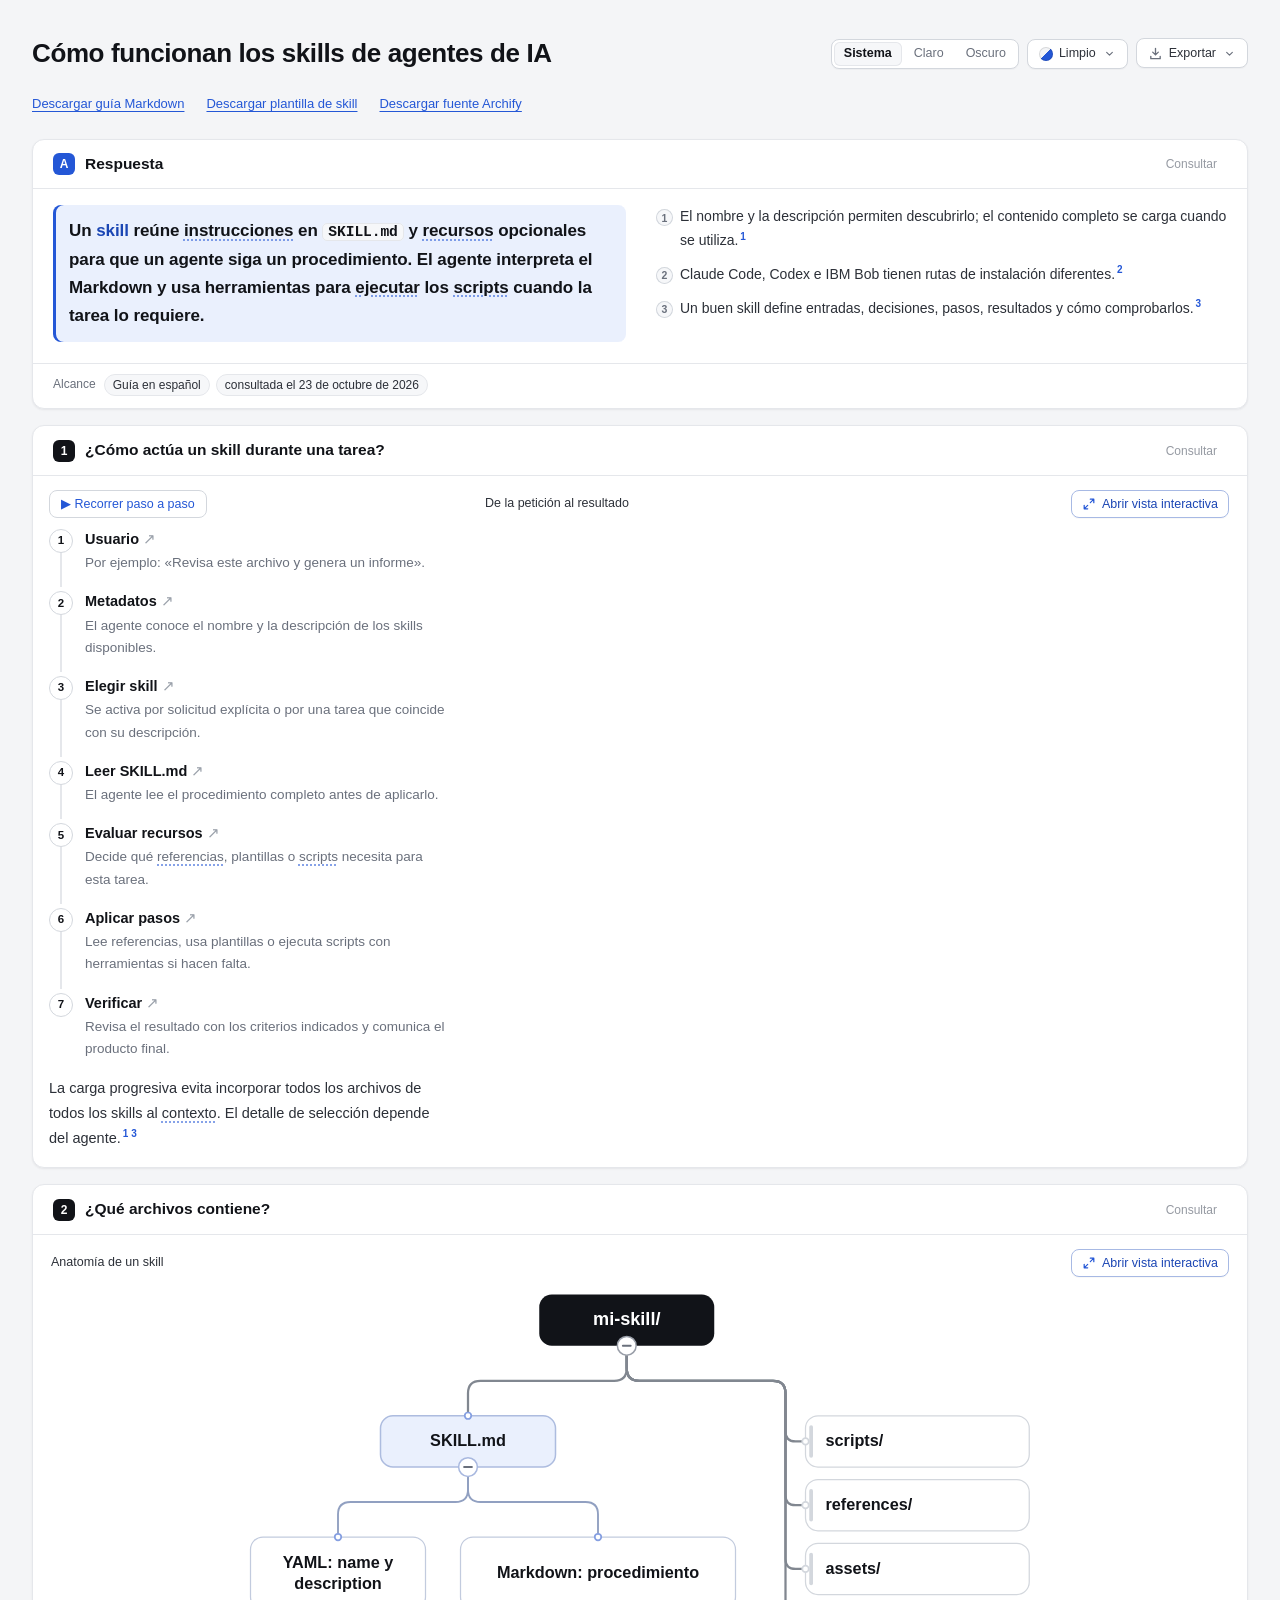
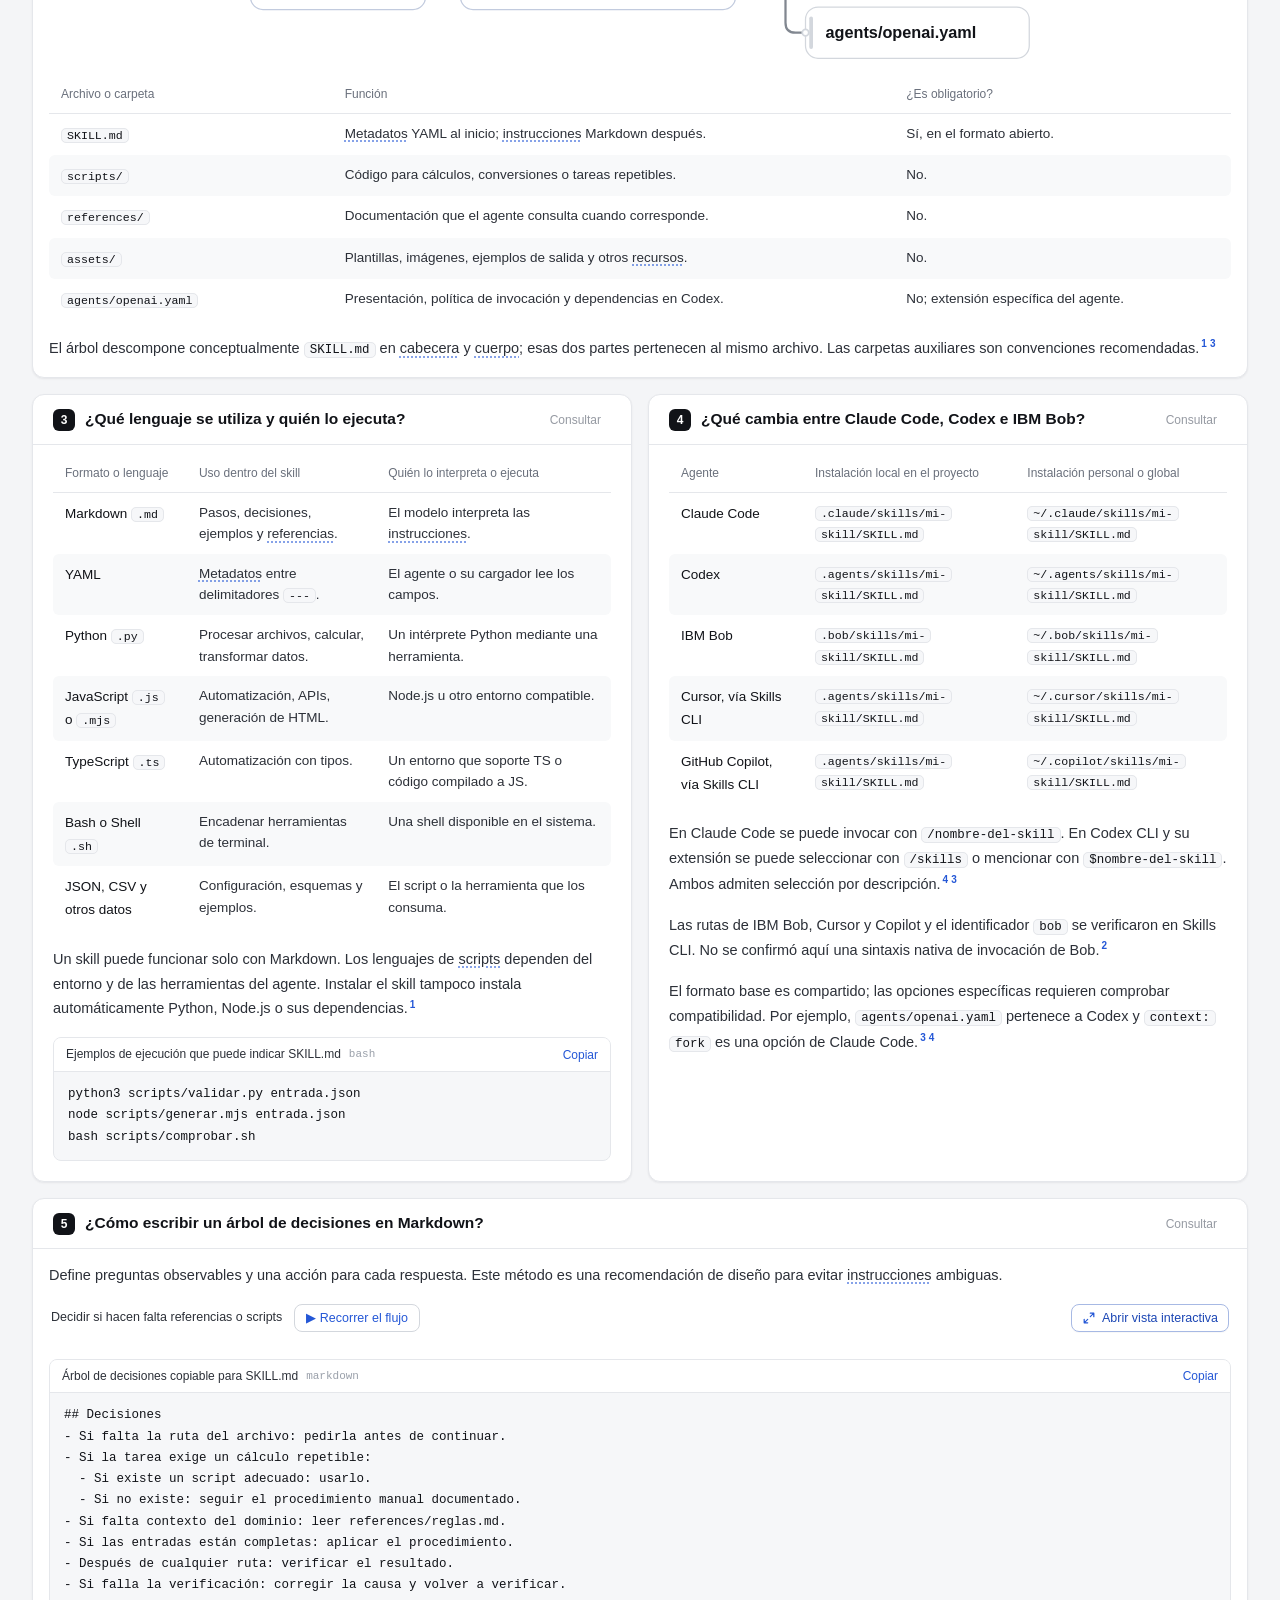
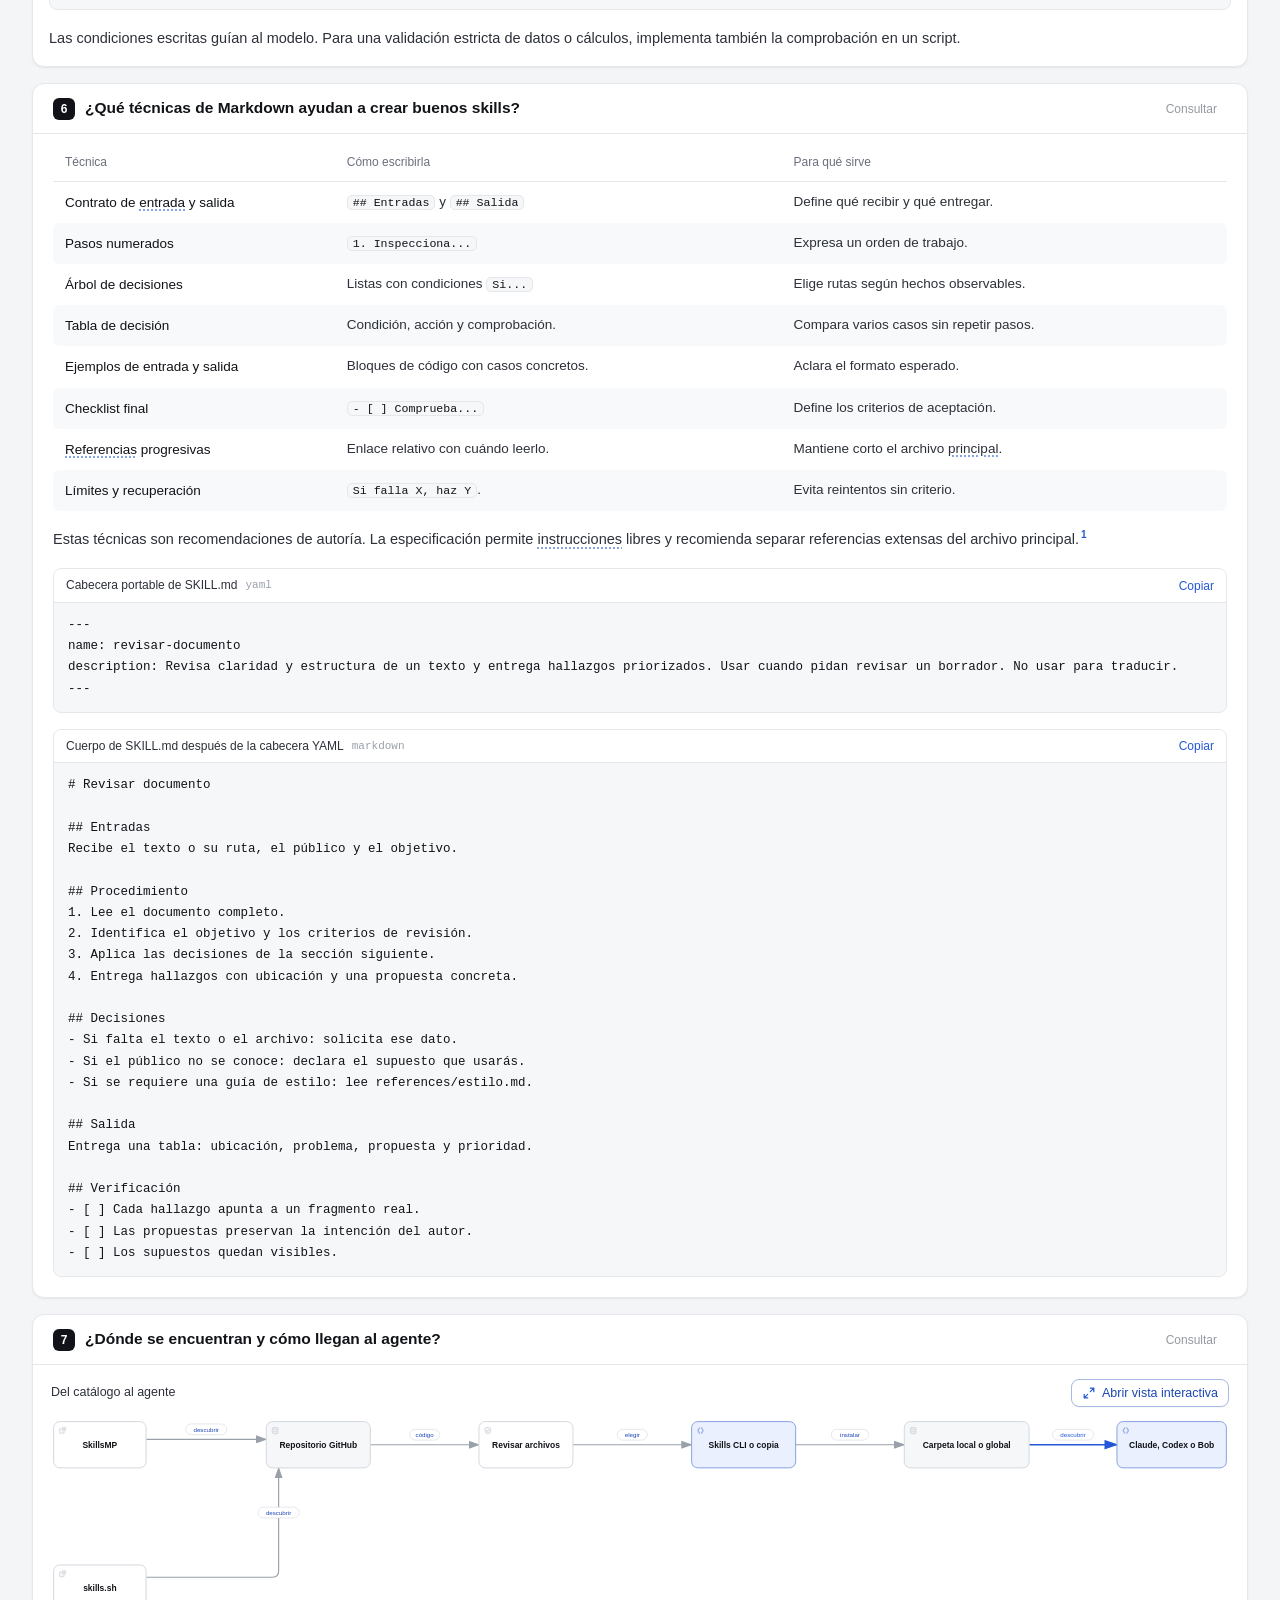
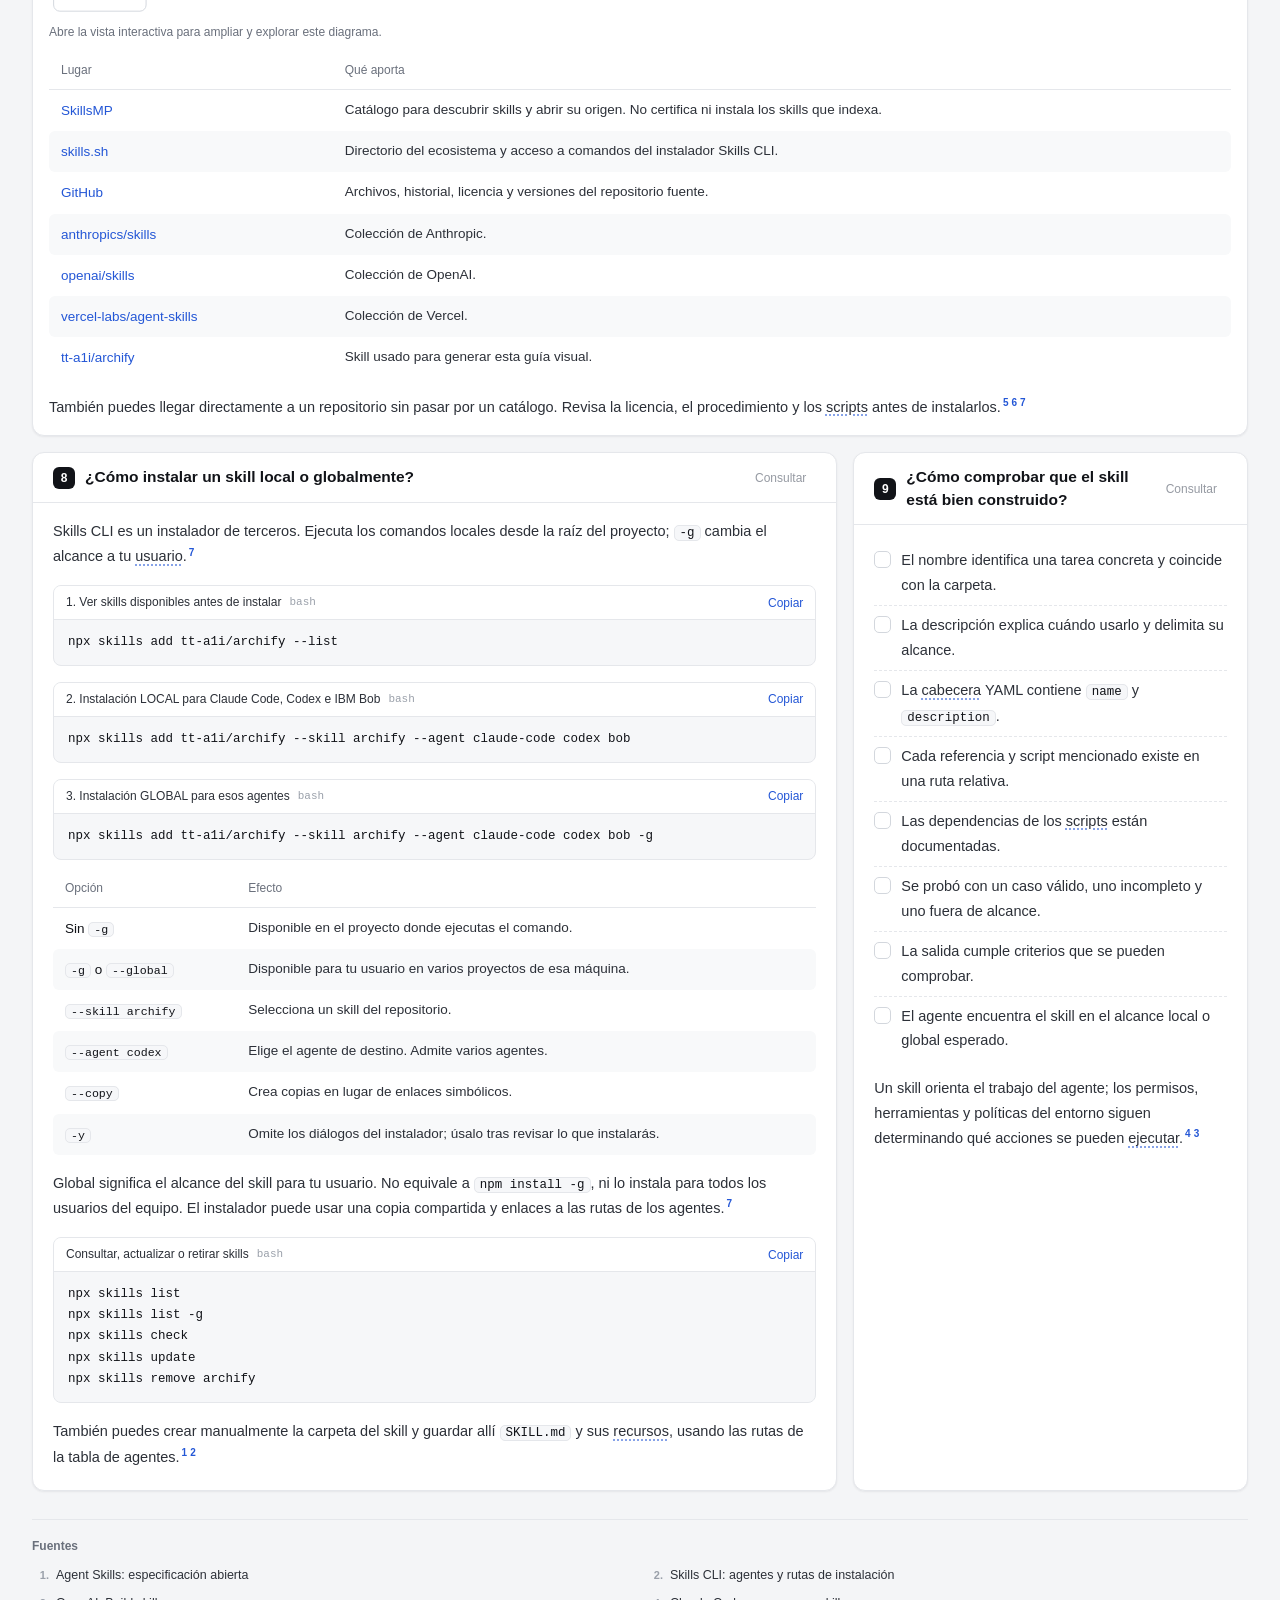
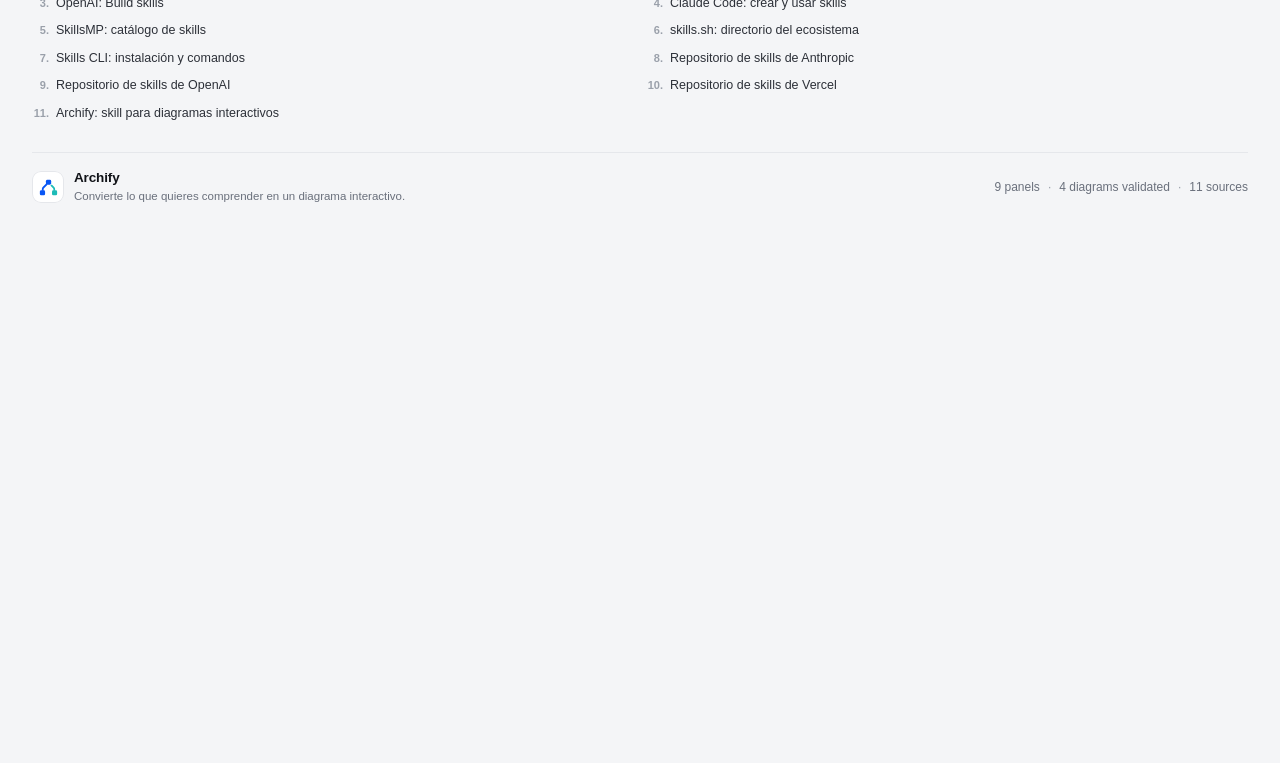
==== site/index.html @ 35dac6dd "Create Spanish interactive guide to AI agent skills with Archify" ====
<!doctype html>
<html lang="es" data-style="clean" data-archify-artifact="explainer" data-artifact="skills-ia" data-revision="908d485d019abb54caaf83ca178dd66105cc2fa0a669bad41e8844c22c3385e8"><head><meta charset="utf-8"><meta name="viewport" content="width=device-width,initial-scale=1"><meta name="color-scheme" content="light dark"><meta name="description" content="Un **skill** reúne instrucciones en `SKILL.md` y recursos opcionales para que un agente siga un procedimiento. El agente interpreta el Markdown y usa herramientas para ejecutar los scripts cuando la tarea lo requiere."><title>Cómo funcionan los skills de agentes de IA · Archify</title><link rel="icon" type="image/svg+xml" href="data:image/svg+xml,%3Csvg%20xmlns%3D%22http%3A%2F%2Fwww.w3.org%2F2000%2Fsvg%22%20viewBox%3D%220%200%20400%20360%22%20fill%3D%22none%22%3E%3Cpath%20d%3D%22M151%2094%2081%20164C67%20178%2060%20191%2060%20212V248H97V212C97%20204%20100%20199%20106%20193L179%20120Z%22%20fill%3D%22%230856F5%22%2F%3E%3Cpath%20d%3D%22M238%20135C252%20132%20261%20126%20270%20116L321%20167C334%20180%20339%20194%20339%20213V248H303V213C303%20204%20300%20199%20294%20193Z%22%20fill%3D%22%231DBBB7%22%2F%3E%3Crect%20x%3D%22146%22%20y%3D%2216%22%20width%3D%22110%22%20height%3D%22104%22%20rx%3D%2230%22%20fill%3D%22%230856F5%22%2F%3E%3Crect%20x%3D%2218%22%20y%3D%22238%22%20width%3D%22110%22%20height%3D%22104%22%20rx%3D%2228%22%20fill%3D%22%230856F5%22%2F%3E%3Crect%20x%3D%22274%22%20y%3D%22238%22%20width%3D%22108%22%20height%3D%22104%22%20rx%3D%2228%22%20fill%3D%22%231DBBB7%22%2F%3E%3C%2Fsvg%3E"><style>/* Clear cards on a quiet page. The conclusion leads; structure carries the explanation; colour only means something. */
:root{color-scheme:light;--paper:#f4f5f7;--panel:#fff;--surface:#fff;--sunk:#f6f7f9;--zebra:#f8f9fa;--ink:#111318;--secondary:#2c3038;--muted:#6a707c;--faint:#9aa0aa;--rule:#e5e7eb;--rule-strong:#d3d7dd;--accent:#2457d6;--accent-soft:#eaf0fd;--accent-ink:#1b46b4;--marker:#dbe6fd;--good:#13834b;--good-soft:#e8f5ee;--caution:#b26a00;--caution-soft:#fdf3e2;--bad:#c4321f;--bad-soft:#fcebe8;--violet:#6a4fc8;--violet-soft:#f0ecfb;--code:#f6f7f9;--badge:#111318;--badge-ink:#fff;--shadow:0 1px 2px rgb(16 24 40/.04),0 1px 3px rgb(16 24 40/.03);--sans:-apple-system,BlinkMacSystemFont,"PingFang SC","Hiragino Sans GB","Segoe UI","Microsoft YaHei","Noto Sans SC",sans-serif;--mono:"SF Mono",ui-monospace,"JetBrains Mono",Menlo,Consolas,monospace}
:root[data-theme=dark]{color-scheme:dark;--paper:#0c0d10;--panel:#15171c;--surface:#15171c;--sunk:#1b1e24;--zebra:#191c21;--ink:#f1f3f6;--secondary:#cfd3da;--muted:#8d94a1;--faint:#5f6672;--rule:#262a31;--rule-strong:#343943;--accent:#7aa2ff;--accent-soft:#18223a;--accent-ink:#a3bfff;--marker:#24345c;--good:#5cc98d;--good-soft:#122a1e;--caution:#e9b04f;--caution-soft:#2e2412;--bad:#f2806f;--bad-soft:#331a17;--violet:#a994f5;--violet-soft:#221d36;--code:#1b1e24;--badge:#f1f3f6;--badge-ink:#111318;--shadow:0 1px 2px rgb(0 0 0/.35)}
@media(prefers-color-scheme:dark){:root:not([data-theme]){color-scheme:dark;--paper:#0c0d10;--panel:#15171c;--surface:#15171c;--sunk:#1b1e24;--zebra:#191c21;--ink:#f1f3f6;--secondary:#cfd3da;--muted:#8d94a1;--faint:#5f6672;--rule:#262a31;--rule-strong:#343943;--accent:#7aa2ff;--accent-soft:#18223a;--accent-ink:#a3bfff;--marker:#24345c;--good:#5cc98d;--good-soft:#122a1e;--caution:#e9b04f;--caution-soft:#2e2412;--bad:#f2806f;--bad-soft:#331a17;--violet:#a994f5;--violet-soft:#221d36;--code:#1b1e24;--badge:#f1f3f6;--badge-ink:#111318;--shadow:0 1px 2px rgb(0 0 0/.35)}}

/* Base */
*{box-sizing:border-box}
[hidden]{display:none!important}
body{margin:0;background:var(--paper);color:var(--secondary);font:14.5px/1.72 var(--sans);-webkit-font-smoothing:antialiased;text-rendering:optimizeLegibility;font-feature-settings:"kern"}
h1,h2,h3,p,ul,ol,dl,dd,figure{margin:0}
strong,b{color:var(--ink);font-weight:600}
a{color:var(--accent);text-decoration:none;overflow-wrap:anywhere}
a:hover{text-decoration:underline;text-underline-offset:3px}
button{font:inherit;color:inherit;cursor:pointer;border:1px solid var(--rule-strong);border-radius:8px;background:var(--panel);padding:4px 11px;line-height:1.5}
button:hover{border-color:var(--faint);color:var(--ink)}
:focus-visible{outline:2px solid var(--accent);outline-offset:2px;border-radius:4px}
code,pre{font-family:var(--mono)}
code{font-size:.86em;background:var(--code);border:1px solid var(--rule);padding:0 5px;border-radius:5px;overflow-wrap:anywhere;color:var(--ink);-webkit-box-decoration-break:clone;box-decoration-break:clone}
::selection{background:var(--marker)}
.interactive{display:none!important}
.js .interactive{display:initial!important}
.skip-link{position:absolute;top:-80px;left:12px;padding:8px 12px;background:var(--ink);color:var(--paper);z-index:10}
.skip-link:focus{top:8px}
.fine{font-size:12px;color:var(--muted);line-height:1.65}

/* Page frame */
.shell{width:min(1280px,calc(100% - 64px));margin:auto}
.masthead{display:flex;align-items:center;justify-content:space-between;gap:32px;padding:36px 0 22px}
h1{font:700 26px/1.35 var(--sans);color:var(--ink);letter-spacing:-.015em;max-width:900px;overflow-wrap:anywhere}
/* Toolbar: one height, one radius, one type size for every control */
.js .tools{display:flex!important;align-items:center;gap:8px;flex-shrink:0}
.tools button{font-size:12.5px;line-height:1;color:var(--secondary)}
.tools :focus{outline:none}
.tools :focus-visible{outline:2px solid var(--accent);outline-offset:2px}
.tool-button{display:inline-flex;align-items:center;gap:6px;height:30px;padding:0 11px;border:1px solid var(--control-border,var(--rule-strong));border-radius:8px;background:var(--panel);box-shadow:0 1px 1px rgb(16 24 40/.03);transition:background .15s,border-color .15s,color .15s}
.tool-button:hover{background:var(--sunk);color:var(--ink)}
.tool-button:disabled{opacity:.55;cursor:progress}
.tool-icon{width:15px;height:15px;flex-shrink:0;fill:none;stroke:currentColor;stroke-width:1.4;stroke-linecap:round;stroke-linejoin:round}
.tool-button .tool-icon{color:var(--muted)}
.tool-button:hover .tool-icon{color:var(--ink)}
.theme-controls{display:flex;align-items:center;height:30px;border:1px solid var(--control-border,var(--rule-strong));border-radius:8px;padding:2px;gap:2px;background:var(--panel);box-shadow:0 1px 1px rgb(16 24 40/.03)}
.theme-controls button{height:24px;border:0;border-radius:6px;padding:0 10px;background:none;color:var(--muted)}
.theme-controls button:hover{color:var(--ink);background:var(--sunk)}
.theme-controls button[aria-pressed=true]{background:var(--sunk);color:var(--ink);font-weight:600;box-shadow:inset 0 0 0 1px var(--rule)}
.tool-menu{position:relative}
/* The same control shape for the walk-through bar, its start buttons and the question dialog */
.walk-bar button,.walk-start:not(.text-button),.ask-dialog footer button{display:inline-flex;align-items:center;gap:6px;height:28px;padding:0 11px;border:1px solid var(--control-border,var(--rule-strong));border-radius:8px;font-size:12.5px;line-height:1}
.ask-dialog footer button{height:32px;padding:0 14px}
.tool-menu [aria-haspopup] .tool-icon:last-child{width:13px;height:13px;margin-left:1px;transition:transform .15s}
.tool-menu [aria-expanded=true] .tool-icon:last-child{transform:rotate(180deg)}
.style-swatch{width:14px;height:14px;flex-shrink:0;border-radius:50%;box-shadow:inset 0 0 0 1px rgb(0 0 0/.12)}
.style-swatch[data-swatch=clean]{background:linear-gradient(135deg,#f4f5f7 50%,#2457d6 50%)}
.style-swatch[data-swatch=editorial]{background:linear-gradient(135deg,#f6f2ea 50%,#9c2f1f 50%)}
.style-swatch[data-swatch=product]{background:linear-gradient(135deg,#f1efff 50%,#5b4bf5 50%)}
.style-swatch[data-swatch=swiss]{background:linear-gradient(135deg,#fff 50%,#ff4f00 50%)}
.menu-options{position:absolute;right:0;top:calc(100% + 6px);z-index:40;min-width:148px;padding:4px;background:var(--panel);border:1px solid var(--control-border,var(--rule-strong));border-radius:10px;box-shadow:0 12px 32px rgb(16 24 40/.14)}
.menu-options button{display:flex;align-items:center;gap:9px;width:100%;height:32px;padding:0 10px;border:0;border-radius:6px;background:none;text-align:left}
.menu-options button span:not(.style-swatch){flex:1}
.menu-options button:hover,.menu-options button:focus-visible{background:var(--sunk);outline:none;color:var(--ink)}
.style-options .tool-icon{width:14px;height:14px;color:var(--accent);visibility:hidden}
.style-options [aria-checked=true]{color:var(--ink);font-weight:600}
.style-options [aria-checked=true] .tool-icon{visibility:visible}
.export-menu .menu-options{min-width:176px}
.export-menu .menu-options .tool-icon{width:15px;height:15px;color:var(--muted)}
.export-menu .menu-options small{font-size:11px;color:var(--faint)}
.menu-label{padding:6px 10px 2px;font-size:11px;font-weight:600;color:var(--faint);letter-spacing:.02em}
.menu-options hr{margin:4px 6px;border:0;border-top:1px solid var(--rule)}

/* Board */
.board{display:grid;grid-template-columns:repeat(12,minmax(0,1fr));gap:16px;align-items:stretch}
.board.measuring{display:block}
.board.measured{grid-auto-rows:1px;row-gap:0}
.board.measured>.board-spacer{display:none}
.span1{grid-column:span 1}.span2{grid-column:span 2}.span3{grid-column:span 3}.span4{grid-column:span 4}.span5{grid-column:span 5}.span6{grid-column:span 6}.span7{grid-column:span 7}.span8{grid-column:span 8}.span9{grid-column:span 9}.span10{grid-column:span 10}.span11{grid-column:span 11}.span12{grid-column:span 12}
.board-spacer{min-width:0}
.panel{min-width:0;display:flex;flex-direction:column;background:var(--panel);border:1px solid var(--rule);border-radius:12px;box-shadow:var(--shadow);overflow:clip;overflow-clip-margin:4px}
.panel-head{display:flex;gap:10px;align-items:center;padding:13px 20px;border-bottom:1px solid var(--rule)}
.panel-id{flex-shrink:0;min-width:22px;height:22px;padding:0 6px;border-radius:6px;display:grid;place-items:center;background:var(--badge);color:var(--badge-ink);font:600 12px/1 var(--sans);font-variant-numeric:tabular-nums;text-decoration:none}
.panel-id:hover{text-decoration:none;background:var(--accent);color:#fff}
.panel-head h2{font:600 15.5px/1.45 var(--sans);color:var(--ink);flex:1;min-width:0;overflow-wrap:anywhere}
.panel-body{padding:16px 20px 20px;flex:1}
.block{position:relative;min-width:0;overflow-wrap:anywhere}
.block+.block{margin-top:16px}
.block>p+p{margin-top:8px}

/* Conclusion: the same card, read first. One quiet tinted box carries the verdict. */
.answer-id{background:var(--accent);color:#fff}
:root[data-theme=dark] .answer-id{color:#0c0d10}
@media(prefers-color-scheme:dark){:root:not([data-theme]) .answer-id{color:#0c0d10}}
.verdict{padding:12px 16px;border-radius:8px;background:var(--accent-soft);box-shadow:inset 3px 0 0 var(--accent);font:600 17px/1.65 var(--sans);color:var(--ink);letter-spacing:-.005em;text-wrap:pretty}
.verdict strong{font-weight:700;color:var(--accent-ink)}
.reasons{list-style:none;padding:0;margin:14px 0 0;counter-reset:reason}
.reasons li{counter-increment:reason;position:relative;padding:5px 0 5px 26px;font-size:14px;line-height:1.7;color:var(--secondary)}
.reasons li::before{content:counter(reason);position:absolute;left:2px;top:9px;width:17px;height:17px;border-radius:50%;display:grid;place-items:center;font:600 10.5px/1 var(--sans);color:var(--muted);background:var(--sunk);box-shadow:inset 0 0 0 1px var(--rule-strong)}
/* A full-width conclusion sets the verdict beside its reasons instead of in one long line. */
.answer-panel{container-type:inline-size}
@container (min-width:900px){.answer-panel .panel-body{display:grid;grid-template-columns:minmax(0,1fr) minmax(0,1fr);gap:28px;align-items:start}.answer-panel .reasons{margin-top:-5px}}
.answer-scope{padding:10px 20px 12px;border-top:1px solid var(--rule);display:flex;flex-wrap:wrap;gap:6px;align-items:center;font-size:12.5px;line-height:1.6;color:var(--muted)}
.scope-label{flex-shrink:0;font-size:12px;font-weight:500;color:var(--muted);margin-right:2px}
.scope-chip{display:inline-flex;align-items:center;padding:0 8px;border-radius:999px;background:var(--sunk);border:1px solid var(--rule);color:var(--secondary);font-size:12px;line-height:1.7}

/* Text */
.block-prose>p{color:var(--secondary)}
.text-list{list-style:none;padding:0}
.text-list li{position:relative;padding-left:16px}
.text-list li+li{margin-top:6px}
ul.text-list li::before{content:"";position:absolute;left:2px;top:.72em;width:5px;height:5px;border-radius:50%;background:var(--ink);opacity:.55}
ol.text-list{counter-reset:item}
ol.text-list li{counter-increment:item;padding-left:24px}
ol.text-list li::before{content:counter(item) ".";position:absolute;left:0;font-weight:600;color:var(--ink);font-variant-numeric:tabular-nums}
.checklist{list-style:none;padding:0}
.checklist li+li{border-top:1px dashed var(--rule)}
.checklist label{display:flex;gap:10px;align-items:flex-start;padding:7px 0;cursor:pointer}
.checklist input{appearance:none;flex-shrink:0;width:17px;height:17px;margin:3px 0 0;border:1.5px solid var(--rule-strong);border-radius:5px;background:var(--panel);display:grid;place-items:center;cursor:pointer;transition:background .15s,border-color .15s}
.checklist input::after{content:"";width:5px;height:9px;margin-top:-2px;border:solid var(--panel);border-width:0 2px 2px 0;transform:rotate(45deg) scale(0);transition:transform .12s}
.checklist input:checked{background:var(--good);border-color:var(--good)}
.checklist input:checked::after{transform:rotate(45deg) scale(1)}
.checklist input:checked+span{color:var(--muted);text-decoration:line-through;text-decoration-color:var(--faint)}
.callout{padding:11px 16px;background:var(--sunk);border-radius:8px;box-shadow:inset 3px 0 0 var(--faint);color:var(--secondary)}
.callout h3{font-size:14px;color:var(--ink);margin-bottom:2px}
.callout.warning{background:var(--caution-soft);box-shadow:inset 3px 0 0 var(--caution)}
.callout.open-question{background:var(--violet-soft);box-shadow:inset 3px 0 0 var(--violet)}
.cite{vertical-align:super;font-size:10px;line-height:0;margin-left:1px}
.cite a{font-weight:600;color:var(--accent);padding:0 1px;font-variant-numeric:tabular-nums}
.cite a:hover{text-decoration:none;background:var(--accent-soft);border-radius:3px}

/* Comparison */
.table-scroll{overflow:auto}
table{border-collapse:separate;border-spacing:0;width:100%;font-size:13.5px}
th,td{padding:9px 12px;text-align:left;vertical-align:top;overflow-wrap:anywhere}
thead th{font-size:12px;font-weight:500;color:var(--muted);padding-top:2px;padding-bottom:8px;border-bottom:1px solid var(--rule);white-space:nowrap}
tbody tr:nth-child(even)>*{background:var(--zebra)}
tbody tr:nth-child(even)>:first-child{border-radius:6px 0 0 6px}
tbody tr:nth-child(even)>:last-child{border-radius:0 6px 6px 0}
th[scope=row]{width:24%;min-width:96px;font-weight:500;color:var(--ink);font-size:13.5px}
td{min-width:112px;color:var(--secondary)}
.assessment{display:inline-flex;align-items:center;gap:6px;font-size:13.5px;line-height:1.45;font-weight:600}
.assessment b{color:inherit;font-weight:600}
.assessment::before{flex-shrink:0;width:16px;height:16px;border-radius:50%;display:grid;place-items:center;font:700 10px/1 var(--sans);color:#fff}
.assessment.good{color:var(--good)}.assessment.good::before{content:"✓";background:var(--good)}
.assessment.caution{color:var(--caution)}.assessment.caution::before{content:"!";background:var(--caution)}
.assessment.bad{color:var(--bad)}.assessment.bad::before{content:"✕";background:var(--bad)}
:root[data-theme=dark] .assessment::before{color:#0c0d10}
@media(prefers-color-scheme:dark){:root:not([data-theme]) .assessment::before{color:#0c0d10}}
.assessment-meter{display:none}
.cell-text{display:block;color:var(--secondary);line-height:1.6}
.assessment+.cell-text{color:var(--muted);font-size:12.5px;margin-top:2px}

/* Facts and metrics */
.facts>div{display:grid;grid-template-columns:minmax(80px,1fr) minmax(0,2fr);gap:16px;padding:8px 0;border-bottom:1px solid var(--rule)}
.facts>div:first-child{padding-top:0}
.facts>div:last-child{border-bottom:0;padding-bottom:0}
.facts dt{color:var(--muted);font-size:13px}
.facts dd{font-size:14px;color:var(--ink);font-weight:500;font-variant-numeric:tabular-nums}
.metric-label{font-size:12.5px;color:var(--muted)}
.metric-value{font:700 32px/1.25 var(--sans);color:var(--ink);margin:4px 0;letter-spacing:-.02em;font-variant-numeric:tabular-nums}
.metric-value span,.metric-value small{font:500 14px var(--sans);margin-left:5px;color:var(--muted);letter-spacing:0}
meter{width:100%;height:8px;accent-color:var(--accent)}
.metric-over-limit .metric-value,.metric-overflow{color:var(--bad)}
.metric-overflow{font-size:12px;font-weight:600;margin-top:6px}
.typical,.chip{display:inline-block;border:1px solid var(--rule-strong);padding:0 6px;font-size:10.5px;border-radius:4px;color:var(--muted)}
.typical{margin:5px 0}
.typical-ref{font-size:10px;display:inline-block;min-width:16px;text-align:center}
.text-button{border:0;background:none;padding:0;font-size:12px;color:var(--accent)}
.text-button:hover{text-decoration:underline;text-underline-offset:3px}

/* Steps: a numbered rail */
.steps{list-style:none;padding:0;counter-reset:step}
.steps li{counter-increment:step;position:relative;padding:0 0 16px 36px}
.steps li:last-child{padding-bottom:0}
.steps li::before{content:counter(step);position:absolute;left:0;top:1px;width:22px;height:22px;border-radius:50%;display:grid;place-items:center;font:600 11.5px/1 var(--sans);color:var(--ink);background:var(--panel);border:1.5px solid var(--rule-strong);z-index:1;transition:background .15s,color .15s,border-color .15s}
.steps li:not(:last-child)::after{content:"";position:absolute;left:11px;top:25px;bottom:3px;width:1.5px;background:var(--rule)}
.steps b{display:block;font-size:14.5px;line-height:1.6;color:var(--ink)}
.steps p{font-size:13.5px;line-height:1.65;color:var(--muted);margin-top:1px}
/* Text linked to a diagram node, and the step-through controls */
.term{text-decoration:underline dotted color-mix(in srgb,var(--accent) 55%,transparent);text-underline-offset:3px;text-decoration-thickness:1.5px;border-radius:3px;transition:background .15s}
.term:hover,.term.term-lit{background:var(--accent-soft);color:var(--accent-ink);text-decoration-color:var(--accent)}
.walk-start{margin-bottom:10px;font-size:12px;color:var(--accent);border-color:color-mix(in srgb,var(--accent) 35%,var(--rule))}
.walk-start[aria-pressed=true]{background:var(--accent-soft)}
.js .walk-start[hidden]{display:none!important}
.walk-bar{position:sticky;top:8px;z-index:2;display:flex;flex-wrap:wrap;align-items:center;gap:8px;margin:0 0 12px;padding:6px 8px;border:1px solid var(--rule);border-radius:10px;background:color-mix(in srgb,var(--panel) 92%,transparent);backdrop-filter:blur(6px);box-shadow:var(--shadow);font-size:12px}
.walk-text{flex:1 1 220px;min-width:0;color:var(--ink);font-size:13px}
.walk-text:empty{display:none}
.walk-bar button{font-size:12px;padding:2px 10px}
.walk-count{min-width:44px;text-align:center;color:var(--muted);font-variant-numeric:tabular-nums}
.steps li.walk-current::before{background:var(--accent);color:#fff;border-color:var(--accent)}
.steps li.walk-current b,.steps li.walk-current .diagram-link{color:var(--accent-ink)}
.steps li:not(.walk-current):has(~ .walk-current) b,.steps:has(.walk-current) li:not(.walk-current) p{opacity:.55}
.diagram-link{color:var(--ink)}
.diagram-link>span{color:var(--faint);font-weight:400;transition:color .15s}
.diagram-link:hover{color:var(--accent);text-decoration:none}
.diagram-link:hover>span{color:var(--accent)}
.steps li:has(.diagram-link):hover::before,.steps li:has(.diagram-link:focus-visible)::before{background:var(--accent);color:#fff;border-color:var(--accent)}
.steps li:hover .diagram-link,.steps li:hover .diagram-link>span{color:var(--accent)}
.steps li:has(.diagram-link):hover p{color:var(--secondary)}

/* Diagram preview: native SVG re-tinted and re-typeset to the page */
.diagram-panel .panel-body{display:flex;flex-direction:column;padding:14px 16px 16px}
.block-diagram{flex:1;display:flex;flex-direction:column}
.diagram{flex:1;display:flex;flex-direction:column}
.diagram-preview{flex:1;min-width:0;max-width:100%;overflow:auto;display:flex;align-items:flex-start;padding:0}
.diagram-preview>svg{display:block;width:min(100%,calc(var(--native-width,100vw) * 1.25))!important;margin-inline:auto;height:auto!important;min-height:0!important;max-height:none!important;max-width:none!important}
.diagram-preview>svg>rect[fill^="url("],.diagram-preview [data-legend]{display:none}
/* A single lane is the whole diagram, and lanes the shorthand adds only to stack branches carry no
   meaning: the caption names the diagram, so their frames and numbered labels are noise. */
.bare-lanes rect[data-composition-frame-kind=lane],.bare-lanes rect[data-composition-frame-kind=lane]+text{display:none}
/* Phase labels then sit just above the nodes instead of above the hidden lane header. */
.single-lane .phase-rule,.single-lane .phase-chip,.single-lane .phase-chip+text{transform:translateY(30px)}
.diagram-preview text{font-family:var(--sans)!important}
.board .diagram-preview.diagram-preview[class]{--bg:transparent;--lane-fill:color-mix(in srgb,var(--sunk) 55%,transparent);--lane-stroke:var(--control-border,var(--rule-strong));--grid:transparent;--canvas-dot:transparent;--mask:var(--surface);--panel:var(--surface);--text:var(--ink);--text-muted:var(--muted);--text-dim:var(--muted);--text-faint:var(--faint);--arrow:var(--faint);--arrow-emphasis:var(--accent);--frontend-fill:var(--surface);--frontend-stroke:var(--rule-strong);--backend-fill:var(--accent-soft);--backend-stroke:color-mix(in srgb,var(--accent) 50%,var(--rule));--database-fill:var(--sunk);--database-stroke:var(--rule-strong);--cloud-fill:var(--surface);--cloud-stroke:var(--rule-strong);--external-fill:var(--surface);--external-stroke:var(--rule-strong);--messagebus-fill:var(--surface);--messagebus-stroke:var(--rule-strong);--security-fill:var(--surface);--security-stroke:var(--rule-strong)}
.diagram-preview .semantic-sigil{color:var(--muted);stroke:var(--muted)}
.diagram-preview text.t-edge-default{fill:var(--accent-ink)}
.diagram-preview [data-node-id],.diagram-preview [data-edge-id]{transition:opacity .18s}
.diagram-preview.focusing [data-node-id]:not(.reader-highlight),.diagram-preview.focusing [data-edge-id]:not(.reader-highlight){opacity:.22}
.diagram-preview [data-node-id].reader-highlight rect:not(.c-mask){stroke:var(--accent);stroke-width:2}
.diagram-preview [data-edge-id].reader-highlight path{stroke:var(--accent)}
.diagram-preview [data-edge-id].reader-highlight text{fill:var(--accent)}
/* Steps beside the diagram they walk through, text on the left. The reader sets the diagram column
   to the width its text needs; with less than 320px left for the steps, the diagram wraps above
   them. The diagram stays in view while long steps scroll. */
.diagram-panel .guided{flex-flow:row-reverse wrap;justify-content:center;align-items:flex-start;gap:16px 36px}
.guided>.guide-figure{flex:1 0 var(--guide-figure,100%);max-width:min(100%,var(--guide-figure-max,100%));min-width:0;display:flex;flex-direction:column}
.guided.beside>.guide-figure{position:sticky;top:12px}
.guided>.guide-text{flex:1 1 320px;min-width:0}
/* The diagram's header: its title, and the way into the interactive view. */
.diagram>figcaption{display:flex;flex-wrap:wrap;align-items:center;gap:8px 12px;min-height:28px;margin:0 0 10px;padding:0 2px;font-size:12px;color:var(--muted)}
.diagram-title{font-size:12.5px;font-weight:500;color:var(--secondary)}
.js .diagram-actions{display:flex!important;align-items:center;gap:10px;margin-left:auto}
.explore-button{height:28px;padding:0 10px;font-size:12.5px;line-height:1;color:var(--accent-ink);border-color:color-mix(in srgb,var(--accent) 32%,var(--rule))}
.explore-button .tool-icon{width:14px;height:14px;color:var(--accent)}
.explore-button:hover{background:var(--accent-soft);color:var(--accent-ink)}
.diagram>figcaption .walk-start{margin:0}
.js .diagram-preview [data-node-id]{cursor:pointer}
.image figcaption,.code figcaption,.diff figcaption{display:flex;flex-wrap:wrap;justify-content:space-between;align-items:center;gap:8px;font-size:12px;color:var(--muted);margin-top:10px;padding:0 4px}
.js .diagram-semantics{display:none}
.diagram-semantics{margin-top:8px;font-size:11px;color:var(--muted)}
.diagram-semantics ul{padding-left:18px}
.diagram-semantics code,.changes code{font-size:10px}
.diagram-fit-status:not([hidden]){margin-top:6px}
.changes{font-size:11px;margin-top:8px}
.changes dd{margin-top:3px}
.added{color:var(--good)}.removed{color:var(--bad)}.modified{color:var(--caution)}

/* Code and diff */
.chart{margin:0;display:flex;flex-direction:column;--pele-bg:transparent;--pele-fg:var(--ink);--pele-muted:var(--muted);--pele-line:var(--rule-strong);--pele-surface:var(--sunk);--pele-surface-alt:var(--zebra);--pele-border:var(--rule-strong);--pele-accent:var(--accent);--pele-font:var(--sans);--pele-font-mono:var(--mono);--pele-series-1:var(--accent);--pele-series-2:var(--caution);--pele-series-3:var(--good);--pele-series-4:var(--violet);--pele-series-5:var(--bad);--pele-series-6:var(--accent-ink);--pele-series-7:var(--muted);--pele-series-8:var(--faint)}
/* Charts never scale above their native size, so their text stays at the page's small-text size. */
.chart>svg{display:block;width:min(100%,var(--native-width,100vw));height:auto;margin-inline:auto}
.chart figcaption{font-size:12px;color:var(--muted);margin-top:8px;padding:0 4px}
.snippet{border:1px solid var(--rule);border-radius:8px;background:var(--code);overflow:hidden}
.snippet figcaption{display:flex;justify-content:space-between;align-items:center;gap:12px;padding:6px 12px;border-bottom:1px solid var(--rule);font-size:12px;color:var(--muted);background:var(--panel)}
.snippet-label{display:flex;align-items:center;gap:8px;min-width:0;color:var(--secondary);font-weight:500}
.snippet-language{font-size:11px;color:var(--faint);background:none;border:0;padding:0;font-weight:400}
.snippet pre{margin:0;border:0;border-radius:0;background:none;padding:12px 14px;font-size:12.5px;line-height:1.7;color:var(--ink)}
pre{max-width:100%;overflow:auto;font-size:12px;line-height:1.7;background:var(--code);border:1px solid var(--rule);border-radius:8px;padding:12px 14px;margin:8px 0 0}
pre code{background:none;border:0;padding:0;white-space:pre;font-size:inherit}
.diff-scroll{overflow:auto;max-width:100%;margin-top:8px;background:var(--code);border:1px solid var(--rule);border-radius:8px}
.diff-code{width:100%;border-collapse:collapse;font:12px/1.7 var(--mono)}
.diff-code th{font:10px/1.6 var(--sans);color:var(--muted);text-align:left;background:var(--sunk)}
.diff-code th,.diff-code td{padding:0 8px;border:0;vertical-align:top}
.diff-code .diff-line{display:table-row}
.diff-code code{font:inherit;background:none;border:0;padding:0;white-space:pre}
.diff-code .diff-number{width:1%;min-width:36px;text-align:right;user-select:none;color:var(--faint);border-right:1px solid var(--rule)}
.diff-code .added{background:color-mix(in srgb,var(--good) 9%,var(--code));color:var(--good)}
.diff-code .removed{background:color-mix(in srgb,var(--bad) 9%,var(--code));color:var(--bad)}
.diff-code .hunk{color:var(--accent);background:var(--sunk)}
.diff-code .header,.diff-code .no-newline{color:var(--muted)}
.diff-code tbody tr>*,.diff-code tbody tr:hover>*{background:inherit}
.diff-summary{white-space:nowrap}
.image img{display:block;max-width:100%;height:auto;border-radius:8px}

/* Footer */
footer{padding:28px 0 32px}
.typical-footnotes{padding:0 0 16px;font-size:12px;color:var(--muted)}
.typical-footnotes h2,.sources h2{font-size:12px;font-weight:600;color:var(--muted);margin-bottom:8px}
.typical-footnotes ol{padding-left:20px}
.sources{border-top:1px solid var(--rule);padding-top:16px}
.sources:has(ol:empty){display:none}
.sources ol{display:grid;grid-template-columns:repeat(2,minmax(0,1fr));gap:6px 32px;padding-left:20px;font-size:12.5px;color:var(--muted)}
.sources li{padding-left:4px;overflow-wrap:anywhere}
.sources li::marker{font-size:11px;font-weight:600;color:var(--faint)}
.sources a{color:var(--secondary)}
.sources a:hover{color:var(--accent)}
.sources code{display:block;margin-top:2px;font-size:11px;background:none;border:0;padding:0;color:var(--muted)}
/* Colophon: the maker's mark, then what the reader can check on this page. */
.colophon{display:flex;flex-wrap:wrap;align-items:center;gap:8px 16px;margin-top:28px;padding-top:18px;border-top:1px solid var(--rule)}
.sources:has(ol:empty)+.colophon,.typical-footnotes+.colophon{margin-top:8px}
.colophon-brand{display:inline-flex;align-items:center;gap:10px;min-width:0;color:var(--ink);text-decoration:none}
.colophon-brand:hover{text-decoration:none}
.colophon-mark{display:grid;place-items:center;flex-shrink:0;width:32px;height:32px;border-radius:9px;background:var(--panel);box-shadow:inset 0 0 0 1px var(--rule)}
.colophon-mark svg{width:19px;height:auto}
.colophon-words{display:grid;gap:4px;min-width:0}
.colophon-name{font:650 13.5px/1 var(--sans);letter-spacing:-.01em;transition:color .15s}
.colophon-brand:hover .colophon-name{color:var(--accent)}
.colophon-tagline{font-size:11.5px;line-height:1.3;color:var(--muted)}
.colophon-facts{display:flex;flex-wrap:wrap;align-items:center;gap:4px 0;margin-left:auto;font-size:12px;color:var(--muted);font-variant-numeric:tabular-nums}
.colophon-facts span+span::before{content:"·";margin:0 8px;color:var(--faint)}
@media(max-width:760px){.colophon-facts{margin-left:0}}

/* Source cards */
.diagram-preview .has-source{cursor:help}
.diagram-preview .has-source:hover rect:not(.c-mask){stroke:var(--accent);stroke-width:2}
/* Source card: what kind of source, where it is, the evidence itself, then how to open it. */
.source-card{position:absolute;z-index:30;display:flex;flex-direction:column;gap:10px;padding:12px 14px;background:var(--panel);border:1px solid var(--control-border,var(--rule-strong));border-radius:12px;box-shadow:0 16px 40px rgb(16 24 40/.16);font-size:12.5px;color:var(--secondary)}
.source-card header{display:flex;align-items:flex-start;gap:10px}
.source-icon{display:grid;place-items:center;flex-shrink:0;width:28px;height:28px;border-radius:8px;background:var(--accent-soft);color:var(--accent-ink)}
.source-icon svg{width:15px;height:15px;fill:none;stroke:currentColor;stroke-width:1.3;stroke-linecap:round;stroke-linejoin:round}
.source-head{display:grid;gap:2px;flex:1;min-width:0}
.source-card b{color:var(--ink);font-size:13px;line-height:1.4}
.source-where{font:11.5px/1.4 var(--mono);color:var(--muted);overflow-wrap:anywhere}
.source-number{flex-shrink:0;min-width:20px;height:20px;padding:0 6px;border-radius:999px;display:grid;place-items:center;background:var(--sunk);font-size:11px;font-weight:600;color:var(--muted)}
.source-card pre{margin:0;max-height:280px;font-size:11.5px;line-height:1.6;padding:8px 0;border-radius:8px}
.source-card .line{display:block;padding:0 12px 0 0;white-space:pre}
.source-card .line i{display:inline-block;width:3.2em;padding-right:10px;text-align:right;color:var(--faint);font-style:normal;user-select:none}
.source-note{margin:0;padding:8px 12px;border-radius:8px;background:var(--sunk);box-shadow:inset 3px 0 0 var(--rule-strong);line-height:1.6}
.source-note span{display:block;margin-top:2px;font-size:11.5px;color:var(--muted)}
.source-card footer{display:flex;align-items:center;justify-content:space-between;gap:12px;padding:8px 0 0;border-top:1px solid var(--rule);font-size:11.5px;color:var(--muted)}
.source-pin code{font-size:11px}
.source-card a{font-size:12px;font-weight:500}
@media print{.source-card{display:none!important}}

/* Follow-up questions */
.ask-button{margin-left:auto;flex-shrink:0;font-size:12px;padding:1px 9px;color:var(--muted);border-color:transparent;background:none;opacity:.7;transition:opacity .15s,color .15s,border-color .15s}
.panel:hover .ask-button,.ask-button:focus-visible{opacity:1;border-color:var(--rule-strong)}
.ask-button:hover{color:var(--accent);border-color:color-mix(in srgb,var(--accent) 40%,var(--rule))}
.ask-floating{position:absolute;z-index:20;font-size:12px;padding:3px 10px;border-radius:999px;background:var(--ink);color:var(--paper);border:0;box-shadow:0 4px 14px rgb(0 0 0/.18)}
.ask-floating:hover{background:var(--accent);color:#fff}
/* Follow-up dialog: where the question points, suggested questions, the reader's words, then copy. */
.ask-dialog{width:min(560px,calc(100vw - 32px));padding:0;border-radius:14px}
.ask-dialog form{margin:0;display:flex;flex-direction:column;gap:14px;padding:20px 22px 18px}
.ask-dialog header{display:flex;align-items:flex-start;justify-content:space-between;gap:16px}
.ask-dialog h2{font:600 16px/1.35 var(--sans);color:var(--ink)}
.ask-where{margin-top:3px;font-size:12.5px;line-height:1.5;color:var(--muted);overflow-wrap:anywhere}
.ask-close{display:grid;place-items:center;flex-shrink:0;width:28px;height:28px;margin:-3px -5px 0 0;padding:0;border:0;border-radius:50%;background:none;color:var(--faint);transition:background .15s,color .15s}
.ask-close:hover{background:color-mix(in srgb,var(--ink) 6%,transparent);color:var(--ink)}
.ask-close:focus{outline:none}
.ask-close:focus-visible{outline:2px solid var(--accent);outline-offset:1px}
.ask-close svg{width:15px;height:15px;fill:none;stroke:currentColor;stroke-width:1.6;stroke-linecap:round}
.ask-dialog blockquote{margin:0;padding:9px 12px;border-radius:8px;background:var(--sunk);box-shadow:inset 3px 0 0 var(--accent);font-size:13px;line-height:1.6;color:var(--secondary);max-height:120px;overflow:auto}
.ask-chips{display:flex;flex-wrap:wrap;gap:6px}
.ask-chips button{height:28px;padding:0 12px;border:1px solid var(--rule-strong);border-radius:999px;background:var(--panel);font-size:12.5px;line-height:1;color:var(--secondary);transition:background .15s,color .15s,border-color .15s}
.ask-chips button:hover{color:var(--accent-ink);border-color:color-mix(in srgb,var(--accent) 45%,var(--rule))}
.ask-chips button[aria-pressed=true]{background:var(--accent-soft);border-color:color-mix(in srgb,var(--accent) 55%,var(--rule));color:var(--accent-ink)}
.ask-dialog textarea{min-height:96px;font:inherit;font-size:14px;line-height:1.6;color:var(--ink);background:var(--paper);border:1px solid var(--rule-strong);border-radius:10px;padding:10px 12px;resize:vertical;transition:border-color .15s,box-shadow .15s}
.ask-dialog textarea::placeholder{color:var(--faint)}
.ask-dialog textarea:focus{outline:none;border-color:var(--accent);box-shadow:0 0 0 3px color-mix(in srgb,var(--accent) 18%,transparent);background:var(--panel)}
.ask-dialog footer{display:flex;align-items:center;gap:8px;padding:0}
.ask-note{flex:1;min-width:0;margin-right:8px;font-size:11.5px;line-height:1.45;color:var(--muted)}
.ask-dialog footer button{background:var(--panel);color:var(--secondary)}
.ask-dialog footer button:hover{background:var(--sunk);color:var(--ink)}
.ask-dialog .primary,.ask-dialog .primary:hover{background:var(--accent);border-color:var(--accent);color:#fff;font-weight:600}
.ask-dialog .primary:hover{filter:brightness(1.06)}
.ask-dialog .primary kbd{margin-left:2px;font:500 10.5px/1 var(--sans);opacity:.75}
:root[data-theme=dark] .ask-dialog .primary{color:#0c0d10}
@media(max-width:560px){.ask-note{flex-basis:100%;margin:0 0 4px}.ask-dialog footer{flex-wrap:wrap;justify-content:flex-end}}
@media print{.ask-button,.ask-floating{display:none!important}}

/* Dialogs */
dialog{color:var(--ink);background:var(--panel);border:1px solid var(--rule);border-radius:12px;box-shadow:0 24px 80px rgb(0 0 0/.25)}
dialog::backdrop{background:rgb(10 10 12/.55);backdrop-filter:blur(2px)}
/* The interactive view fills the window: the Viewer brings its own title and tools, so the dialog
   adds no bar of its own, only a close control on the backdrop above it. */
.viewer-dialog{width:min(1440px,calc(100vw - 48px));height:calc(100dvh - 76px);max-height:none;margin:56px auto 20px;padding:0;border:0;border-radius:14px;overflow:hidden;background:var(--paper);box-shadow:0 30px 90px rgb(0 0 0/.45),0 0 0 1px rgb(255 255 255/.06)}
.viewer-dialog[open]{display:flex;flex-direction:column}
.viewer-dialog::backdrop{background:rgb(8 10 15/.72);backdrop-filter:blur(8px) saturate(.85)}
.viewer-dialog h2{position:absolute;width:1px;height:1px;overflow:hidden;clip-path:inset(50%);white-space:nowrap}
.viewer-close{position:fixed;top:12px;right:max(24px,calc((100vw - 1440px) / 2));display:inline-flex;align-items:center;gap:7px;height:34px;padding:0 8px 0 12px;border:1px solid rgb(255 255 255/.16);border-radius:999px;background:rgb(255 255 255/.1);color:#fff;font-size:13px;line-height:1;transition:background .15s}
.viewer-close:hover{background:rgb(255 255 255/.18)}
.viewer-close:focus-visible{outline:2px solid #fff;outline-offset:2px}
.viewer-close .tool-icon{width:14px;height:14px;fill:none;stroke:currentColor;stroke-width:1.6;stroke-linecap:round}
.viewer-close kbd{padding:3px 6px;border-radius:5px;background:rgb(255 255 255/.14);font:500 10.5px/1 var(--sans);color:rgb(255 255 255/.8)}
.viewer-dialog iframe{width:100%;flex:1;border:0;min-height:0}
.dialog-loading{margin:auto;font-size:13px;color:var(--muted)}
.dialog-loading[hidden]{display:none}
.dialog-open{overflow:hidden}
#toast{position:fixed;bottom:20px;left:50%;transform:translateX(-50%);background:var(--ink);color:var(--paper);padding:8px 15px;border-radius:8px;font-size:12px;opacity:0;pointer-events:none;z-index:100}
#toast.visible{opacity:1}

/* Styles. Clean is the default; editorial, product and swiss restyle the same structure. Each has a
   light palette and a screen-only dark palette, so print always uses the light one. */
:root[data-style=editorial]{--paper:#f6f2ea;--panel:#fbf8f2;--surface:#fbf8f2;--sunk:#f1ece2;--zebra:#f3eee5;--code:#f1ece2;--ink:#1d1a16;--secondary:#3a352e;--muted:#7a7166;--faint:#a39a8e;--rule:#e4dccf;--rule-strong:#d4c9b8;--accent:#9c2f1f;--accent-soft:#f4e6df;--accent-ink:#86261a;--marker:#f0d9cf;--badge:#1d1a16;--badge-ink:#fbf8f2;--shadow:none;--serif:"Songti SC","Noto Serif SC","Source Han Serif SC",Georgia,"Times New Roman",serif}
:root[data-style=product]{--paper:#f3f4f8;--panel:#fff;--surface:#fff;--sunk:#f5f6fb;--zebra:#f7f8fc;--code:#f5f6fb;--ink:#0b0d12;--secondary:#272b35;--muted:#626a7b;--faint:#99a0ae;--rule:#e7e9f0;--rule-strong:#d7dbe6;--accent:#5b4bf5;--accent-soft:#f1efff;--accent-ink:#4a3be0;--marker:#e4e0ff;--badge:#5b4bf5;--badge-ink:#fff;--shadow:0 1px 2px rgb(16 24 40/.04),0 8px 24px rgb(16 24 40/.06)}
:root[data-style=swiss]{--control-border:#d4d4d4;--paper:#fff;--panel:#fff;--surface:#fff;--sunk:#f4f4f4;--zebra:#f7f7f7;--code:#f4f4f4;--ink:#000;--secondary:#1f1f1f;--muted:#6b6b6b;--faint:#a0a0a0;--rule:#e6e6e6;--rule-strong:#000;--accent:#ff4f00;--accent-soft:#fff0e8;--accent-ink:#d94300;--marker:#ffe0cf;--badge:#000;--badge-ink:#fff;--shadow:none}
@media screen{
:root[data-style=editorial][data-theme=dark]{--paper:#171512;--panel:#1d1a16;--surface:#1d1a16;--sunk:#24211c;--zebra:#211e19;--code:#24211c;--ink:#f2ece2;--secondary:#d8d0c4;--muted:#a1978a;--faint:#6f675d;--rule:#2e2a24;--rule-strong:#3d372f;--accent:#e0806b;--accent-soft:#2e1d18;--accent-ink:#f0a08c;--marker:#4a2a20;--badge:#f2ece2;--badge-ink:#171512}
:root[data-style=product][data-theme=dark]{--paper:#0d0e14;--panel:#161824;--surface:#161824;--sunk:#1c1f2e;--zebra:#1a1c29;--code:#1c1f2e;--ink:#f2f3f8;--secondary:#cfd2de;--muted:#8e93a8;--faint:#5d6278;--rule:#262a3b;--rule-strong:#333850;--accent:#8d80ff;--accent-soft:#211e40;--accent-ink:#b3aaff;--marker:#2f2a5c;--badge:#8d80ff;--badge-ink:#0d0e14;--shadow:0 1px 2px rgb(0 0 0/.4)}
:root[data-style=swiss][data-theme=dark]{--control-border:#363636;--paper:#0a0a0a;--panel:#0a0a0a;--surface:#0a0a0a;--sunk:#161616;--zebra:#121212;--code:#161616;--ink:#fff;--secondary:#e6e6e6;--muted:#9a9a9a;--faint:#5c5c5c;--rule:#262626;--rule-strong:#fff;--accent:#ff6a1f;--accent-soft:#2a1508;--accent-ink:#ff8a4d;--marker:#4a2410;--badge:#fff;--badge-ink:#000}
}
@media screen and (prefers-color-scheme:dark){
:root[data-style=editorial]:not([data-theme]){--paper:#171512;--panel:#1d1a16;--surface:#1d1a16;--sunk:#24211c;--zebra:#211e19;--code:#24211c;--ink:#f2ece2;--secondary:#d8d0c4;--muted:#a1978a;--faint:#6f675d;--rule:#2e2a24;--rule-strong:#3d372f;--accent:#e0806b;--accent-soft:#2e1d18;--accent-ink:#f0a08c;--badge:#f2ece2;--badge-ink:#171512}
:root[data-style=product]:not([data-theme]){--paper:#0d0e14;--panel:#161824;--surface:#161824;--sunk:#1c1f2e;--zebra:#1a1c29;--code:#1c1f2e;--ink:#f2f3f8;--secondary:#cfd2de;--muted:#8e93a8;--faint:#5d6278;--rule:#262a3b;--rule-strong:#333850;--accent:#8d80ff;--accent-soft:#211e40;--accent-ink:#b3aaff;--badge:#8d80ff;--badge-ink:#0d0e14}
:root[data-style=swiss]:not([data-theme]){--control-border:#363636;--paper:#0a0a0a;--panel:#0a0a0a;--surface:#0a0a0a;--sunk:#161616;--zebra:#121212;--code:#161616;--ink:#fff;--secondary:#e6e6e6;--muted:#9a9a9a;--faint:#5c5c5c;--rule:#262626;--rule-strong:#fff;--accent:#ff6a1f;--accent-soft:#2a1508;--accent-ink:#ff8a4d;--badge:#fff;--badge-ink:#000}
}
/* Editorial: a long read. Serif headings, hairline rules, no cards. */
[data-style=editorial] body{font-size:15px}
[data-style=editorial] h1,[data-style=editorial] .panel-head h2,[data-style=editorial] .verdict,[data-style=editorial] .callout h3{font-family:var(--serif)}
[data-style=editorial] h1{font-size:30px;letter-spacing:0}
[data-style=editorial] .masthead{border-bottom:2px solid var(--ink);margin-bottom:22px;padding-bottom:16px}
[data-style=editorial] .panel{border:0;border-top:1px solid var(--rule-strong);border-radius:0;background:transparent;box-shadow:none}
[data-style=editorial] .panel-head{border-bottom:0;padding:14px 4px 4px}
[data-style=editorial] .panel-head h2{font-size:18px;font-weight:700}
[data-style=editorial] .panel-id,[data-style=editorial] .answer-id{background:none;color:var(--accent);font:700 15px/1 Georgia,serif;min-width:0;padding:0}
[data-style=editorial] .panel-body{padding:10px 4px 18px}
[data-style=editorial] .verdict{background:none;box-shadow:inset 3px 0 0 var(--accent);border-radius:0;font-size:20px;line-height:1.7;padding:0 0 0 16px}
[data-style=editorial] .answer-scope{border-top:1px dotted var(--rule-strong);padding:10px 4px}
[data-style=editorial] tbody tr:nth-child(even)>*{background:none;border-radius:0}
[data-style=editorial] tbody td,[data-style=editorial] tbody th{border-bottom:1px solid var(--rule)}
/* Product: soft cards, strong weights, one confident accent. */
[data-style=product] h1{font-size:30px;font-weight:800;letter-spacing:-.025em}
[data-style=product] .panel{border-radius:18px;border-color:transparent}
[data-style=product] .panel-head{border-bottom:0;padding:18px 22px 6px}
[data-style=product] .panel-head h2{font-size:17px;font-weight:700;letter-spacing:-.01em}
[data-style=product] .panel-id{border-radius:8px;min-width:26px;height:26px;background:var(--accent-soft);color:var(--accent-ink);font-size:13px}
[data-style=product] .answer-id{background:var(--accent);color:var(--badge-ink)}
[data-style=product] .panel-body{padding:10px 22px 22px}
[data-style=product] .answer-panel{background:linear-gradient(180deg,var(--accent-soft),var(--panel) 70%);border:1px solid color-mix(in srgb,var(--accent) 22%,transparent)}
[data-style=product] .verdict{background:var(--panel);box-shadow:0 0 0 1px color-mix(in srgb,var(--accent) 25%,transparent);border-radius:12px;font-size:19px;font-weight:700}
[data-style=product] .callout{border-radius:12px}
[data-style=product] .scope-chip{border-radius:8px}
/* Swiss: black rules, large numbers, one signal colour. */
[data-style=swiss] body{font-family:"Helvetica Neue","PingFang SC",Arial,sans-serif}
[data-style=swiss] h1{font-size:34px;font-weight:800;letter-spacing:-.03em;line-height:1.2}
[data-style=swiss] .masthead{border-bottom:4px solid var(--ink);padding-bottom:18px;margin-bottom:24px}
[data-style=swiss] .board{column-gap:24px}
[data-style=swiss] .panel{border:0;border-top:2px solid var(--ink);border-radius:0;box-shadow:none}
[data-style=swiss] .panel-head{border-bottom:0;padding:10px 0 4px;align-items:baseline}
[data-style=swiss] .panel-head h2{font-size:15px;font-weight:700}
[data-style=swiss] .panel-id,[data-style=swiss] .answer-id{background:none;color:var(--accent);font:800 28px/1 "Helvetica Neue",Arial,sans-serif;min-width:0;height:auto;padding:0 6px 0 0}
[data-style=swiss] .panel-body{padding:8px 0 4px}
[data-style=swiss] .verdict{background:none;box-shadow:none;padding:0;font-size:22px;line-height:1.5;letter-spacing:-.01em}
[data-style=swiss] .verdict strong{color:var(--accent)}
[data-style=swiss] .reasons li::before{background:var(--ink);color:var(--paper);box-shadow:none;border-radius:0}
[data-style=swiss] .answer-scope{border-top:1px solid var(--ink);padding:10px 0}
[data-style=swiss] .scope-chip{border-radius:0;border-color:var(--ink);background:none}
[data-style=swiss] tbody tr:nth-child(even)>*{background:none;border-radius:0}
[data-style=swiss] tbody td,[data-style=swiss] tbody th{border-bottom:1px solid var(--rule)}
[data-style=swiss] thead th{color:var(--ink);font-weight:700;border-bottom:2px solid var(--ink)}
[data-style=swiss] .callout{border-radius:0;box-shadow:inset 4px 0 0 var(--accent)}
[data-style=swiss] .steps li::before{border-radius:0;border-color:var(--ink)}
/* Swiss controls keep the square corners of its numbers, chips and rules. */
[data-style=swiss] :is(.tool-button,.theme-controls,.theme-controls button,.menu-options,.menu-options button,.walk-bar,.walk-bar button,.walk-start,.ask-button,.ask-chips button,.ask-dialog,.ask-dialog footer button,.ask-dialog textarea,.ask-dialog blockquote,.source-card,.source-icon,.source-note,.colophon-mark,.viewer-dialog,.snippet,.checklist input){border-radius:2px}
/* Its neutral nodes take a grey outline; the full-strength rule colour is for page rules only. */
:root[data-style=swiss] .board .diagram-preview.diagram-preview[class]{--frontend-stroke:color-mix(in srgb,var(--ink) 32%,var(--paper));--database-stroke:color-mix(in srgb,var(--ink) 32%,var(--paper));--cloud-stroke:color-mix(in srgb,var(--ink) 32%,var(--paper));--external-stroke:color-mix(in srgb,var(--ink) 32%,var(--paper));--messagebus-stroke:color-mix(in srgb,var(--ink) 32%,var(--paper));--security-stroke:color-mix(in srgb,var(--ink) 32%,var(--paper))}
/* Style overrides that must beat the clean dark rules, and chart series that stay apart in warm palettes. */
:root[data-style=editorial] .answer-id,:root[data-style=swiss] .answer-id{background:none;color:var(--accent)}
:root[data-style=product] .answer-id{color:var(--badge-ink)}
[data-style=editorial] .chart,[data-style=swiss] .chart{--pele-series-1:color-mix(in srgb,var(--ink) 45%,var(--paper));--pele-series-2:var(--accent)}

/* Narrow desktop windows */
@media(max-width:1255px){.diagram-panel,.diagram-panel+.panel,.panel:has(+.diagram-panel){grid-column:span 12}}
@media(max-width:1100px){.shell{width:calc(100% - 40px)}.masthead{align-items:flex-start;flex-wrap:wrap}.board{gap:12px}.panel-head{padding:12px 16px}.panel-body{padding:14px 16px 16px}.answer-scope{padding:10px 16px 12px}}
@media(max-width:760px){.shell{width:calc(100% - 24px)}.board{display:flex;flex-direction:column}.sources ol{grid-template-columns:1fr}h1{font-size:22px}.verdict{font-size:18px}}
@media(prefers-reduced-motion:reduce){*{scroll-behavior:auto!important;animation:none!important;transition:none!important}}

/* Print */
@media print{
:root,:root[data-theme=dark],:root:not([data-theme]){color-scheme:light;--paper:#fff;--panel:#fff;--surface:#fff;--sunk:#f5f5f5;--zebra:#fafafa;--ink:#111;--secondary:#333;--muted:#555;--faint:#777;--rule:#ddd;--rule-strong:#ccc;--accent:#1d4aa8;--accent-soft:#eef2fb;--accent-ink:#1d4aa8;--marker:#dce5f8;--code:#f5f5f5;--good:#1d5e3a;--caution:#7a4c06;--bad:#8c2a1c;--badge:#111;--badge-ink:#fff;--shadow:none}
.interactive,.js .interactive,dialog,#toast,.skip-link,button{display:none!important}
.shell{width:100%;margin:0}
.masthead{padding:0 0 12px}
.board{display:block}
.panel{margin-bottom:12px;break-inside:avoid;box-shadow:none;border-radius:8px}
.answer-panel{background:var(--panel)}
.sources ol{display:block}
.sources li{margin-bottom:6px}
.diagram-preview{overflow:visible;background:#fff}
.board .diagram-preview.diagram-preview[class]{--mask:#fff;--panel:#fff}
.diagram-preview>svg{min-width:0!important;width:100%}
.table-scroll,pre,.diff-scroll{overflow:visible}
pre code,.diff-code code{white-space:pre-wrap;overflow-wrap:anywhere}
.typical{border:0;padding:0;font-size:11px}
a{color:inherit}
}
</style><link rel="stylesheet" href="ajustes.css"></head><body><a class="skip-link" href="#board">Saltar al contenido</a><div class="shell"><header class="masthead"><h1>Cómo funcionan los skills de agentes de IA</h1><div class="tools interactive"><div class="theme-controls" role="group" aria-label="Theme"><button type="button" data-theme-choice="auto" aria-pressed="true">Sistema</button><button type="button" data-theme-choice="light" aria-pressed="false">Claro</button><button type="button" data-theme-choice="dark" aria-pressed="false">Oscuro</button></div><div class="tool-menu style-menu"><button type="button" class="tool-button" data-style-toggle aria-haspopup="menu" aria-expanded="false" aria-label="Style"><span class="style-swatch" data-swatch="clean"></span><span data-style-label>Limpio</span><svg class="tool-icon" viewBox="0 0 16 16" aria-hidden="true" focusable="false"><path d="M4.5 6.5 8 10l3.5-3.5"/></svg></button><div class="menu-options style-options" role="menu" aria-label="Style" hidden><button type="button" role="menuitemradio" aria-checked="true" data-style-choice="clean" tabindex="-1"><span class="style-swatch" data-swatch="clean"></span><span>Limpio</span><svg class="tool-icon" viewBox="0 0 16 16" aria-hidden="true" focusable="false"><path d="M3.5 8.5 6.5 11.5 12.5 4.5"/></svg></button><button type="button" role="menuitemradio" aria-checked="false" data-style-choice="editorial" tabindex="-1"><span class="style-swatch" data-swatch="editorial"></span><span>Editorial</span><svg class="tool-icon" viewBox="0 0 16 16" aria-hidden="true" focusable="false"><path d="M3.5 8.5 6.5 11.5 12.5 4.5"/></svg></button><button type="button" role="menuitemradio" aria-checked="false" data-style-choice="product" tabindex="-1"><span class="style-swatch" data-swatch="product"></span><span>Producto</span><svg class="tool-icon" viewBox="0 0 16 16" aria-hidden="true" focusable="false"><path d="M3.5 8.5 6.5 11.5 12.5 4.5"/></svg></button><button type="button" role="menuitemradio" aria-checked="false" data-style-choice="swiss" tabindex="-1"><span class="style-swatch" data-swatch="swiss"></span><span>Suizo</span><svg class="tool-icon" viewBox="0 0 16 16" aria-hidden="true" focusable="false"><path d="M3.5 8.5 6.5 11.5 12.5 4.5"/></svg></button></div></div><div class="tool-menu export-menu"><button type="button" class="tool-button" data-export-toggle aria-haspopup="menu" aria-expanded="false"><svg class="tool-icon" viewBox="0 0 16 16" aria-hidden="true" focusable="false"><path d="M8 2.5v7M5 6.5l3 3 3-3M3 11v2.5h10V11"/></svg><span>Exportar</span><svg class="tool-icon" viewBox="0 0 16 16" aria-hidden="true" focusable="false"><path d="M4.5 6.5 8 10l3.5-3.5"/></svg></button><div class="menu-options" role="menu" aria-label="Export" hidden><p class="menu-label" role="presentation">Imagen completa</p><button type="button" role="menuitem" tabindex="-1" data-export-image="png" aria-label="Long image PNG"><svg class="tool-icon" viewBox="0 0 16 16" aria-hidden="true" focusable="false"><path d="M2.5 3.5h11v9h-11zM2.5 10.5l3-3 3 3 2-2 3 3M10.5 6.25a.75.75 0 1 0 0 .01"/></svg><span>PNG</span><small>Sharpest</small></button><button type="button" role="menuitem" tabindex="-1" data-export-image="webp" aria-label="Long image WebP"><svg class="tool-icon" viewBox="0 0 16 16" aria-hidden="true" focusable="false"><path d="M2.5 3.5h11v9h-11zM2.5 10.5l3-3 3 3 2-2 3 3M10.5 6.25a.75.75 0 1 0 0 .01"/></svg><span>WebP</span><small>Smallest</small></button><button type="button" role="menuitem" tabindex="-1" data-export-image="jpeg" aria-label="Long image JPG"><svg class="tool-icon" viewBox="0 0 16 16" aria-hidden="true" focusable="false"><path d="M2.5 3.5h11v9h-11zM2.5 10.5l3-3 3 3 2-2 3 3M10.5 6.25a.75.75 0 1 0 0 .01"/></svg><span>JPG</span><small>Opens anywhere</small></button><hr role="separator"><button type="button" role="menuitem" tabindex="-1" data-print><svg class="tool-icon" viewBox="0 0 16 16" aria-hidden="true" focusable="false"><path d="M4.5 6V2.5h7V6M4.5 11.5h-2v-5h11v5h-2M4.5 9.5h7v4h-7z"/></svg><span>Imprimir / PDF</span></button></div></div></div></header><nav class="recursos" aria-label="Descargas"><a href="GUIA-SKILLS.md" download>Descargar guía Markdown</a><a href="plantilla-skill.zip" download>Descargar plantilla de skill</a><a href="fuente.archify.md" download>Descargar fuente Archify</a></nav><main id="board"><div class="board"><section id="answer" class="panel answer-panel span12" data-row="0" data-span-min="4"><header class="panel-head"><span class="panel-id answer-id" aria-hidden="true">A</span><h2>Respuesta</h2></header><div class="panel-body"><p class="verdict">Un <strong>skill</strong> reúne instrucciones en <code>SKILL.md</code> y recursos opcionales para que un agente siga un procedimiento. El agente interpreta el Markdown y usa herramientas para ejecutar los scripts cuando la tarea lo requiere.</p><ol class="reasons"><li>El nombre y la descripción permiten descubrirlo; el contenido completo se carga cuando se utiliza.<sup class="cite"><a href="#source-spec">1</a></sup></li><li>Claude Code, Codex e IBM Bob tienen rutas de instalación diferentes.<sup class="cite"><a href="#source-agents">2</a></sup></li><li>Un buen skill define entradas, decisiones, pasos, resultados y cómo comprobarlos.<sup class="cite"><a href="#source-codex">3</a></sup></li></ol></div><p class="answer-scope"><span class="scope-label">Alcance</span><span class="scope-chip">Guía en español</span><span class="scope-chip">consultada el 23 de octubre de 2026</span></p></section><section class="panel span12 diagram-panel" id="funcionamiento" data-row="1" data-span-min="12" data-title="¿Cómo actúa un skill durante una tarea?"><header class="panel-head"><a class="panel-id" href="#funcionamiento" aria-label="¿Cómo actúa un skill durante una tarea?">1</a><h2>¿Cómo actúa un skill durante una tarea?</h2></header><div class="panel-body guided"><div class="guide-figure"><div class="block block-diagram" id="ciclo-skill" data-block-type="diagram"><figure class="diagram"><figcaption><span class="diagram-title">De la petición al resultado</span><span class="diagram-actions interactive"><button class="tool-button explore-button" type="button" data-open-diagram="ciclo-skill" title="Zoom, find nodes, trace paths, upstream and downstream, export images or motion"><svg class="tool-icon" viewBox="0 0 16 16" aria-hidden="true" focusable="false"><path d="M9.5 2.5h4v4M13.5 2.5 9.5 6.5M6.5 13.5h-4v-4M2.5 13.5l4-4"/></svg><span>Abrir vista interactiva</span></button></span></figcaption><div class="diagram-preview preview-ciclo-skill" role="img" aria-label="De la petición al resultado" style="--native-width:1016px"><style>.preview-ciclo-skill,.preview-ciclo-skill[data-theme="dark"]{
      --bg: #020617;
      --grid: #1e293b;
      --canvas-dot: rgba(148, 163, 184, 0.16);
      --text: #ffffff;
      --text-muted: #94a3b8;
      --text-dim: #475569;
      
      --text-faint: #7d8da1;

      --panel: rgba(15, 23, 42, 0.5);
      --panel-border: #1e293b;
      --lane-fill: rgba(15, 23, 42, 0.22);
      --lane-stroke: #334155;

      --arrow: #94a3b8;
      --arrow-emphasis: #34d399;

      
      --mask: #0f172a;

      --frontend-fill:    rgba(8, 51, 68, 0.4);
      --frontend-stroke:  #22d3ee;
      --backend-fill:     rgba(6, 78, 59, 0.4);
      --backend-stroke:   #34d399;
      --database-fill:    rgba(76, 29, 149, 0.4);
      --database-stroke:  #a78bfa;
      --cloud-fill:       rgba(120, 53, 15, 0.3);
      --cloud-stroke:     #fbbf24;
      --security-fill:    rgba(136, 19, 55, 0.4);
      --security-stroke:  #fb7185;
      --messagebus-fill:  rgba(251, 146, 60, 0.3);
      --messagebus-stroke:#fb923c;
      --external-fill:    rgba(30, 41, 59, 0.5);
      --external-stroke:  #94a3b8;

      --toolbar-bg:       rgba(15, 23, 42, 0.8);
      --toolbar-border:   #334155;
      --toolbar-text:     #e2e8f0;
      --toolbar-hover:    rgba(15, 23, 42, 0.95);
      --toolbar-menu-bg:  #0f172a;
    }.preview-ciclo-skill[data-theme="light"]{
      --bg: #f4f5f7;
      --grid: #e9edf2;
      --canvas-dot: #e2e7ec;
      --text: #111827;
      --text-muted: #5b6474;
      --text-dim: #9aa3b2;
      --text-faint: #6b7280;

      --panel: #ffffff;
      --panel-border: #e5e7eb;
      --lane-fill: rgba(248, 250, 252, 0.65);
      --lane-stroke: #cbd5e1;

      --arrow: #64748b;
      --arrow-emphasis: #059669;

      --mask: #ffffff;

      --frontend-fill: rgba(34, 211, 238, 0.15);
      --frontend-stroke: #0891b2;
      --backend-fill: rgba(52, 211, 153, 0.18);
      --backend-stroke: #059669;
      --database-fill: rgba(167, 139, 250, 0.2);
      --database-stroke: #7c3aed;
      --cloud-fill: rgba(251, 191, 36, 0.18);
      --cloud-stroke: #d97706;
      --security-fill: rgba(251, 113, 133, 0.15);
      --security-stroke: #e11d48;
      --messagebus-fill: rgba(251, 146, 60, 0.15);
      --messagebus-stroke: #ea580c;
      --external-fill: rgba(148, 163, 184, 0.18);
      --external-stroke: #64748b;

      --toolbar-bg:       rgba(255, 255, 255, 0.92);
      --toolbar-border:   #cbd5e1;
      --toolbar-text:     #334155;
      --toolbar-hover:    #ffffff;
      --toolbar-menu-bg:  #ffffff;
    }.preview-ciclo-skill[data-preset="signal-flow"][data-theme="dark"]{
      --bg: #030711;
      --grid: #15233a;
      --panel: rgba(6, 14, 28, 0.78);
      --panel-border: #1d3350;
      --lane-fill: rgba(9, 22, 40, 0.5);
      --lane-stroke: #2c4564;
      --text: #f5fbff;
      --text-muted: #9eb0c7;
      --text-dim: #52667f;
      --text-faint: #7890ad;
      --mask: #07101e;
      --frontend-fill: rgba(6, 182, 212, 0.14);
      --frontend-stroke: #67e8f9;
      --backend-fill: rgba(16, 185, 129, 0.14);
      --backend-stroke: #5eead4;
      --database-fill: rgba(139, 92, 246, 0.16);
      --database-stroke: #c4b5fd;
      --cloud-fill: rgba(245, 158, 11, 0.13);
      --cloud-stroke: #fcd34d;
      --security-fill: rgba(244, 63, 94, 0.13);
      --security-stroke: #fda4af;
      --messagebus-fill: rgba(249, 115, 22, 0.13);
      --messagebus-stroke: #fdba74;
      --external-fill: rgba(71, 85, 105, 0.24);
      --external-stroke: #a5b4c7;
      --arrow: #7890ad;
      --arrow-emphasis: #2dd4bf;
      --toolbar-bg: rgba(7, 16, 30, 0.86);
      --toolbar-border: #29415f;
      --toolbar-menu-bg: #07101e;
    }.preview-ciclo-skill[data-preset="signal-flow"][data-theme="light"]{
      --bg: #f4f9fc;
      --grid: #d4e5ee;
      --panel: rgba(255, 255, 255, 0.82);
      --panel-border: #bfd5e2;
      --lane-fill: rgba(232, 243, 248, 0.62);
      --lane-stroke: #a9c5d5;
      --text: #102638;
      --text-muted: #587287;
      --text-dim: #8aa2b4;
      --text-faint: #668397;
      --mask: #ffffff;
      --frontend-fill: rgba(6, 182, 212, 0.09);
      --frontend-stroke: #0789a1;
      --backend-fill: rgba(5, 150, 105, 0.09);
      --backend-stroke: #087f69;
      --database-fill: rgba(124, 58, 237, 0.09);
      --database-stroke: #7254c7;
      --cloud-fill: rgba(217, 119, 6, 0.08);
      --cloud-stroke: #b9670b;
      --security-fill: rgba(225, 29, 72, 0.08);
      --security-stroke: #c53a59;
      --messagebus-fill: rgba(234, 88, 12, 0.08);
      --messagebus-stroke: #c65f27;
      --external-fill: rgba(100, 116, 139, 0.1);
      --external-stroke: #607a8c;
      --arrow: #7b97aa;
      --arrow-emphasis: #0d9488;
    }.preview-ciclo-skill[data-preset="blueprint"][data-theme="dark"]{
      --bg: #06131f;
      --grid: #17425a;
      --panel: rgba(7, 27, 43, 0.9);
      --panel-border: #27627f;
      --lane-fill: rgba(10, 43, 66, 0.36);
      --lane-stroke: #34799a;
      --text: #e3f6ff;
      --text-muted: #91b8ca;
      --text-dim: #557e92;
      --text-faint: #739caf;
      --mask: #0a2031;
      --frontend-fill: rgba(26, 157, 193, 0.14);
      --frontend-stroke: #66d9ef;
      --backend-fill: rgba(31, 155, 124, 0.13);
      --backend-stroke: #69dfbd;
      --database-fill: rgba(120, 105, 196, 0.14);
      --database-stroke: #b4a8ff;
      --cloud-fill: rgba(197, 145, 43, 0.13);
      --cloud-stroke: #ffd166;
      --security-fill: rgba(199, 76, 104, 0.13);
      --security-stroke: #ff8da1;
      --messagebus-fill: rgba(207, 112, 49, 0.13);
      --messagebus-stroke: #ffad66;
      --external-fill: rgba(84, 119, 139, 0.18);
      --external-stroke: #a7cad9;
      --arrow: #78a3b7;
      --arrow-emphasis: #64dfc1;
      --toolbar-bg: rgba(7, 28, 45, 0.92);
      --toolbar-border: #34799a;
      --toolbar-text: #d8f3ff;
      --toolbar-hover: rgba(18, 58, 83, 0.95);
      --toolbar-menu-bg: #0a2031;
    }.preview-ciclo-skill[data-preset="blueprint"][data-theme="light"]{
      --bg: #edf7fa;
      --grid: #b5d5e1;
      --panel: rgba(249, 253, 255, 0.94);
      --panel-border: #78aabd;
      --lane-fill: rgba(210, 232, 240, 0.42);
      --lane-stroke: #83b2c4;
      --text: #123344;
      --text-muted: #4e7486;
      --text-dim: #86a6b4;
      --text-faint: #668c9d;
      --mask: #f9fdff;
      --frontend-fill: rgba(8, 145, 178, 0.08);
      --frontend-stroke: #087f9c;
      --backend-fill: rgba(5, 128, 101, 0.08);
      --backend-stroke: #08755f;
      --database-fill: rgba(100, 75, 180, 0.08);
      --database-stroke: #6757a8;
      --cloud-fill: rgba(181, 120, 15, 0.08);
      --cloud-stroke: #a86609;
      --security-fill: rgba(190, 48, 80, 0.07);
      --security-stroke: #b32f50;
      --messagebus-fill: rgba(196, 81, 22, 0.07);
      --messagebus-stroke: #b65120;
      --external-fill: rgba(79, 112, 128, 0.08);
      --external-stroke: #506f7e;
      --arrow: #6d93a5;
      --arrow-emphasis: #087f69;
      --toolbar-bg: rgba(247, 252, 254, 0.94);
      --toolbar-border: #8ab5c5;
      --toolbar-text: #294f61;
      --toolbar-hover: #ffffff;
      --toolbar-menu-bg: #f9fdff;
    }.preview-ciclo-skill[data-preset="editorial"][data-theme="dark"]{
      --bg: #181611;
      --grid: #39342a;
      --panel: rgba(35, 31, 24, 0.96);
      --panel-border: #625a4a;
      --lane-fill: rgba(52, 46, 35, 0.46);
      --lane-stroke: #726957;
      --text: #f4eddf;
      --text-muted: #b9ae9b;
      --text-dim: #776e60;
      --text-faint: #9d917e;
      --mask: #231f18;
      --frontend-fill: rgba(43, 133, 142, 0.16);
      --frontend-stroke: #7fc6c7;
      --backend-fill: rgba(63, 132, 92, 0.16);
      --backend-stroke: #8fc29e;
      --database-fill: rgba(117, 91, 141, 0.17);
      --database-stroke: #c0a4d0;
      --cloud-fill: rgba(170, 119, 49, 0.16);
      --cloud-stroke: #d8ad68;
      --security-fill: rgba(157, 69, 65, 0.17);
      --security-stroke: #df9085;
      --messagebus-fill: rgba(174, 79, 42, 0.16);
      --messagebus-stroke: #df946f;
      --external-fill: rgba(126, 115, 96, 0.18);
      --external-stroke: #b8ad99;
      --arrow: #948978;
      --arrow-emphasis: #dd6b3d;
      --toolbar-bg: rgba(35, 31, 24, 0.92);
      --toolbar-border: #625a4a;
      --toolbar-text: #eee5d5;
      --toolbar-hover: #302a20;
      --toolbar-menu-bg: #231f18;
    }.preview-ciclo-skill[data-preset="editorial"][data-theme="light"]{
      --bg: #f2eee5;
      --grid: #d8d0c2;
      --panel: rgba(251, 248, 241, 0.97);
      --panel-border: #c4b9a6;
      --lane-fill: rgba(229, 221, 207, 0.42);
      --lane-stroke: #b8aa94;
      --text: #242018;
      --text-muted: #6f6658;
      --text-dim: #a09788;
      --text-faint: #817767;
      --mask: #fbf8f1;
      --frontend-fill: rgba(31, 117, 126, 0.09);
      --frontend-stroke: #287e84;
      --backend-fill: rgba(42, 119, 75, 0.09);
      --backend-stroke: #397b53;
      --database-fill: rgba(105, 75, 130, 0.09);
      --database-stroke: #765d86;
      --cloud-fill: rgba(157, 103, 31, 0.1);
      --cloud-stroke: #9a671f;
      --security-fill: rgba(153, 58, 52, 0.09);
      --security-stroke: #9e463f;
      --messagebus-fill: rgba(182, 70, 27, 0.09);
      --messagebus-stroke: #ad4b25;
      --external-fill: rgba(101, 91, 75, 0.09);
      --external-stroke: #746b5e;
      --arrow: #8a806f;
      --arrow-emphasis: #bb4c23;
      --toolbar-bg: rgba(251, 248, 241, 0.94);
      --toolbar-border: #c4b9a6;
      --toolbar-text: #40392f;
      --toolbar-hover: #fffdf8;
      --toolbar-menu-bg: #fbf8f1;
    }.preview-ciclo-skill *{ margin: 0; padding: 0; box-sizing: border-box; }.preview-ciclo-skill[data-present="true"]:not([data-embed="true"]) #preview-ciclo-skill-btn-present{
      border-color: var(--frontend-stroke);
      color: var(--frontend-stroke);
    }@media (min-width: 768px) and (max-height: 920px){}.preview-ciclo-skill h1{
      font-size: 1.5rem;
      font-weight: 650;
      line-height: 1.25;
      letter-spacing: -0.015em;
    }.preview-ciclo-skill[data-preset="editorial"] h1{
      font-family: Georgia, 'Times New Roman', 'Songti SC', STSong, serif;
      letter-spacing: -0.02em;
    }.preview-ciclo-skill[data-preset="editorial"] h1{ font-size: 1.72rem; font-weight: 600; }.preview-ciclo-skill:not([data-motion-capable="true"]) svg[data-animation="trace"] [data-animate]{
      animation: none !important;
    }.preview-ciclo-skill:not([data-motion-capable="true"]) svg[data-animation="trace"] [data-graph-role="automatic-crossover"]:has(> [data-animate="edge"]) > [data-graph-role="automatic-crossover-underlay"]{
      animation: none !important;
    }.preview-ciclo-skill[data-motion="still"] svg[data-animation="trace"] [data-animate],.preview-ciclo-skill[data-motion-owner] svg[data-animation="trace"] [data-animate],.preview-ciclo-skill[data-document-hidden="true"] svg[data-animation="trace"] [data-animate],.preview-ciclo-skill[data-motion="still"] svg[data-animation="trace"] [data-graph-role="automatic-crossover"]:has(> [data-animate="edge"]) > [data-graph-role="automatic-crossover-underlay"],.preview-ciclo-skill[data-motion-owner] svg[data-animation="trace"] [data-graph-role="automatic-crossover"]:has(> [data-animate="edge"]) > [data-graph-role="automatic-crossover-underlay"],.preview-ciclo-skill[data-embed="true"] svg[data-animation="trace"] [data-graph-role="automatic-crossover"]:has(> [data-animate="edge"]) > [data-graph-role="automatic-crossover-underlay"],.preview-ciclo-skill[data-share-playback="true"] svg[data-animation="trace"] [data-graph-role="automatic-crossover"]:has(> [data-animate="edge"]) > [data-graph-role="automatic-crossover-underlay"],.preview-ciclo-skill[data-document-hidden="true"] svg[data-animation="trace"] [data-graph-role="automatic-crossover"]:has(> [data-animate="edge"]) > [data-graph-role="automatic-crossover-underlay"]{
      animation: none !important;
    }.preview-ciclo-skill[data-motion="still"] svg [data-node-id],.preview-ciclo-skill[data-motion="still"] svg [data-edge-from],.preview-ciclo-skill[data-motion="still"] svg [data-detail],.preview-ciclo-skill[data-motion="still"] svg [data-detail-anchor],.preview-ciclo-skill[data-motion="still"] svg [data-legend-hit],.preview-ciclo-skill[data-motion="still"] svg{
      transition: none !important;
    }.preview-ciclo-skill svg{
      font-family: 'JetBrains Mono', ui-monospace, SFMono-Regular, Menlo, Consolas, 'DejaVu Sans Mono', 'Liberation Mono', 'Noto Sans Mono CJK SC', 'PingFang SC', 'Hiragino Sans GB', 'Microsoft YaHei', monospace;
      width: 100%;
      min-width: min(900px, 100%);
      display: block;
      transform-origin: 0 0;
      transition: transform 0.18s ease;
    }@media (hover: none), (pointer: coarse){}.preview-ciclo-skill #preview-ciclo-skill-btn-reach-upstream{
      --reach-color: var(--database-stroke);
      --reach-fill: var(--database-fill);
    }.preview-ciclo-skill #preview-ciclo-skill-btn-reach-downstream{
      --reach-color: var(--backend-stroke);
      --reach-fill: var(--backend-fill);
    }@media (min-width: 768px) and (max-height: 1100px){}@media (min-width: 768px) and (max-height: 920px){}@media print{.preview-ciclo-skill,.preview-ciclo-skill[data-theme="dark"],.preview-ciclo-skill[data-theme="light"]{
        --bg: #ffffff;
        --grid: transparent;
        --panel: #ffffff;
        --panel-border: #e2e8f0;
        --text: #0f172a;
        --text-muted: #475569;
        --text-dim: #94a3b8;
        --text-faint: #64748b;
        --mask: #ffffff;
        --lane-fill: rgba(248, 250, 252, 0.65);
        --lane-stroke: #cbd5e1;
        --arrow: #94a3b8;
        --arrow-emphasis: #059669;
        --frontend-fill:    rgba(34, 211, 238, 0.15);
        --frontend-stroke:  #0891b2;
        --backend-fill:     rgba(52, 211, 153, 0.18);
        --backend-stroke:   #059669;
        --database-fill:    rgba(167, 139, 250, 0.2);
        --database-stroke:  #7c3aed;
        --cloud-fill:       rgba(251, 191, 36, 0.18);
        --cloud-stroke:     #d97706;
        --security-fill:    rgba(251, 113, 133, 0.15);
        --security-stroke:  #e11d48;
        --messagebus-fill:  rgba(251, 146, 60, 0.15);
        --messagebus-stroke:#ea580c;
        --external-fill:    rgba(148, 163, 184, 0.18);
        --external-stroke:  #64748b;
      }.preview-ciclo-skill [data-legend-bridge-runtime]{ display: none !important; }.preview-ciclo-skill h1{ color: #0f172a; }}.preview-ciclo-skill[data-theme="light"] #preview-ciclo-skill-theme-icon{
      -webkit-mask-image: url("data:image/svg+xml,%3Csvg xmlns='http://www.w3.org/2000/svg' viewBox='0 0 20 20'%3E%3Cg fill='none' stroke='black' stroke-width='1.7' stroke-linecap='round'%3E%3Ccircle cx='10' cy='10' r='3.1'/%3E%3Cpath d='M10 2.2v1.4M10 16.4v1.4M2.2 10h1.4M16.4 10h1.4M4.5 4.5l1 1M14.5 14.5l1 1M15.5 4.5l-1 1M5.5 14.5l-1 1'/%3E%3C/g%3E%3C/svg%3E");
      mask-image: url("data:image/svg+xml,%3Csvg xmlns='http://www.w3.org/2000/svg' viewBox='0 0 20 20'%3E%3Cg fill='none' stroke='black' stroke-width='1.7' stroke-linecap='round'%3E%3Ccircle cx='10' cy='10' r='3.1'/%3E%3Cpath d='M10 2.2v1.4M10 16.4v1.4M2.2 10h1.4M16.4 10h1.4M4.5 4.5l1 1M14.5 14.5l1 1M15.5 4.5l-1 1M5.5 14.5l-1 1'/%3E%3C/g%3E%3C/svg%3E");
    }.preview-ciclo-skill[data-theme="dark"] #preview-ciclo-skill-theme-icon{
      -webkit-mask-image: url("data:image/svg+xml,%3Csvg xmlns='http://www.w3.org/2000/svg' viewBox='0 0 20 20'%3E%3Cpath d='M15.2 12.7A6.3 6.3 0 017.3 4.8a6.3 6.3 0 107.9 7.9Z' fill='none' stroke='black' stroke-width='1.7' stroke-linejoin='round'/%3E%3C/svg%3E");
      mask-image: url("data:image/svg+xml,%3Csvg xmlns='http://www.w3.org/2000/svg' viewBox='0 0 20 20'%3E%3Cpath d='M15.2 12.7A6.3 6.3 0 017.3 4.8a6.3 6.3 0 107.9 7.9Z' fill='none' stroke='black' stroke-width='1.7' stroke-linejoin='round'/%3E%3C/svg%3E");
    }.preview-ciclo-skill #preview-ciclo-skill-btn-present[aria-pressed="false"] #preview-ciclo-skill-present-icon{
      -webkit-mask-image: url("data:image/svg+xml,%3Csvg xmlns='http://www.w3.org/2000/svg' viewBox='0 0 20 20'%3E%3Cpath d='M7.2 3.2h-4v4M12.8 3.2h4v4M7.2 16.8h-4v-4M12.8 16.8h4v-4' fill='none' stroke='black' stroke-width='1.7' stroke-linecap='round'/%3E%3C/svg%3E");
      mask-image: url("data:image/svg+xml,%3Csvg xmlns='http://www.w3.org/2000/svg' viewBox='0 0 20 20'%3E%3Cpath d='M7.2 3.2h-4v4M12.8 3.2h4v4M7.2 16.8h-4v-4M12.8 16.8h4v-4' fill='none' stroke='black' stroke-width='1.7' stroke-linecap='round'/%3E%3C/svg%3E");
    }.preview-ciclo-skill #preview-ciclo-skill-btn-present[aria-pressed="true"] #preview-ciclo-skill-present-icon{
      -webkit-mask-image: url("data:image/svg+xml,%3Csvg xmlns='http://www.w3.org/2000/svg' viewBox='0 0 20 20'%3E%3Cpath d='M7.2 7.2h-4v-4M12.8 7.2h4v-4M7.2 12.8h-4v4M12.8 12.8h4v4' fill='none' stroke='black' stroke-width='1.7' stroke-linecap='round'/%3E%3C/svg%3E");
      mask-image: url("data:image/svg+xml,%3Csvg xmlns='http://www.w3.org/2000/svg' viewBox='0 0 20 20'%3E%3Cpath d='M7.2 7.2h-4v-4M12.8 7.2h4v-4M7.2 12.8h-4v4M12.8 12.8h4v4' fill='none' stroke='black' stroke-width='1.7' stroke-linecap='round'/%3E%3C/svg%3E");
    }@media (max-width: 720px){.preview-ciclo-skill h1{
        font-size: 1.25rem;
        line-height: 1.25;
      }.preview-ciclo-skill[data-present="true"]:not([data-embed="true"]) h1{
        flex: 1 1 auto;
        min-width: 0;
        max-width: 100%;
        overflow: hidden;
        font-size: 0.875rem;
        text-overflow: ellipsis;
        white-space: nowrap;
      }}@media (max-width: 420px){}@media (prefers-reduced-motion: reduce){}@media (max-width: 360px){.preview-ciclo-skill #preview-ciclo-skill-theme-label,.preview-ciclo-skill #preview-ciclo-skill-preset-label,.preview-ciclo-skill #preview-ciclo-skill-present-label{ display: none; }}.preview-ciclo-skill .c-grid{ stroke: var(--grid); fill: none; }.preview-ciclo-skill .c-mask{ fill: var(--mask); stroke: none; }.preview-ciclo-skill .c-frontend{ fill: var(--frontend-fill);   stroke: var(--frontend-stroke); }.preview-ciclo-skill .c-backend{ fill: var(--backend-fill);    stroke: var(--backend-stroke); }.preview-ciclo-skill .c-database{ fill: var(--database-fill);   stroke: var(--database-stroke); }.preview-ciclo-skill .c-external{ fill: var(--external-fill);   stroke: var(--external-stroke); }.preview-ciclo-skill .t-primary{ fill: var(--text); }.preview-ciclo-skill .t-muted{ fill: var(--text-muted); }.preview-ciclo-skill .t-edge-emphasis{ fill: var(--arrow-emphasis); }.preview-ciclo-skill svg .semantic-sigil{
      fill: none;
      stroke: currentColor;
      stroke-width: 1.35;
      stroke-linecap: round;
      stroke-linejoin: round;
      opacity: 0.76;
      pointer-events: none;
    }.preview-ciclo-skill svg .semantic-sigil > *{ vector-effect: non-scaling-stroke; }.preview-ciclo-skill svg .semantic-sigil .sigil-fill{ fill: currentColor; stroke: none; }.preview-ciclo-skill svg .s-frontend{ color: var(--frontend-stroke); }.preview-ciclo-skill svg .s-backend{ color: var(--backend-stroke); }.preview-ciclo-skill svg .s-database{ color: var(--database-stroke); }.preview-ciclo-skill svg .s-external{ color: var(--external-stroke); }.preview-ciclo-skill svg [data-detail]{ transition: opacity 160ms ease; }.preview-ciclo-skill svg [data-detail-anchor]{
      transform-box: fill-box;
      transform-origin: center;
      transition: transform 160ms ease;
    }.preview-ciclo-skill svg[data-focus-active] [data-focus-match][data-detail],.preview-ciclo-skill svg[data-focus-active] [data-focus-match] [data-detail],.preview-ciclo-skill svg[data-reach-active] [data-reach-match][data-detail],.preview-ciclo-skill svg[data-reach-active] [data-reach-match] [data-detail],.preview-ciclo-skill svg[data-lens-active] [data-lens-match][data-detail],.preview-ciclo-skill svg[data-lens-active] [data-lens-match] [data-detail],.preview-ciclo-skill svg[data-legend-preview-active] [data-legend-preview-match][data-detail],.preview-ciclo-skill svg[data-legend-preview-active] [data-legend-preview-match] [data-detail],.preview-ciclo-skill svg[data-intent-trace-active] [data-intent-trace-match][data-detail],.preview-ciclo-skill svg[data-intent-trace-active] [data-intent-trace-match] [data-detail],.preview-ciclo-skill svg[data-route-active] [data-route-match][data-detail],.preview-ciclo-skill svg[data-route-active] [data-route-match] [data-detail],.preview-ciclo-skill svg[data-relationship-preview-active] [data-relationship-preview][data-detail],.preview-ciclo-skill svg[data-relationship-preview-active] [data-relationship-preview] [data-detail],.preview-ciclo-skill svg [data-node-id]:hover [data-detail],.preview-ciclo-skill svg [data-node-id]:focus-visible [data-detail]{
      opacity: 1;
      pointer-events: auto;
    }.preview-ciclo-skill svg[data-focus-active] [data-focus-match] [data-detail-anchor],.preview-ciclo-skill svg[data-reach-active] [data-reach-match] [data-detail-anchor],.preview-ciclo-skill svg[data-lens-active] [data-lens-match] [data-detail-anchor],.preview-ciclo-skill svg[data-legend-preview-active] [data-legend-preview-match] [data-detail-anchor],.preview-ciclo-skill svg[data-intent-trace-active] [data-intent-trace-match] [data-detail-anchor],.preview-ciclo-skill svg[data-route-active] [data-route-match] [data-detail-anchor],.preview-ciclo-skill svg [data-node-id]:hover [data-detail-anchor],.preview-ciclo-skill svg [data-node-id]:focus-visible [data-detail-anchor]{ transform: none; }.preview-ciclo-skill .a-default{ stroke: var(--arrow); fill: none; }.preview-ciclo-skill .a-emphasis{ stroke: var(--arrow-emphasis); fill: none; }.preview-ciclo-skill .m-default{ fill: var(--arrow); }.preview-ciclo-skill .m-emphasis{ fill: var(--arrow-emphasis); }.preview-ciclo-skill .m-security{ fill: var(--security-stroke); }.preview-ciclo-skill .m-dashed{ fill: var(--database-stroke); }.preview-ciclo-skill svg [data-node-id]{
      cursor: pointer;
      transition: opacity 0.18s ease, fill-opacity 0.18s ease, stroke-opacity 0.18s ease, filter 0.18s ease;
    }.preview-ciclo-skill svg [data-edge-from],.preview-ciclo-skill svg [data-graph-role="automatic-crossover-underlay"]{ transition: opacity 0.18s ease, filter 0.18s ease; }.preview-ciclo-skill svg [data-node-id]:hover,.preview-ciclo-skill svg [data-node-id]:focus-visible{
      filter: drop-shadow(0 0 7px var(--frontend-stroke));
      outline: none;
    }.preview-ciclo-skill svg [data-legend-kind][role="button"]{ cursor: pointer; }.preview-ciclo-skill svg [data-legend-kind]:focus{ outline: none; }.preview-ciclo-skill svg [data-legend-hit]{
      fill: transparent;
      stroke: transparent;
      stroke-width: 1.4;
      pointer-events: all;
      vector-effect: non-scaling-stroke;
      transition: stroke 150ms ease, stroke-width 150ms ease, filter 150ms ease;
    }.preview-ciclo-skill svg [data-legend-count-badge]{ pointer-events: none; }.preview-ciclo-skill svg [data-legend-count-badge] rect{
      fill: var(--mask);
      stroke: var(--panel-border);
      stroke-width: 1;
      vector-effect: non-scaling-stroke;
    }.preview-ciclo-skill svg [data-legend-count-badge] text{
      fill: var(--text-muted);
      font-size: 8px;
      font-weight: 700;
      text-anchor: middle;
    }.preview-ciclo-skill svg [data-legend-kind][role="button"]:hover [data-legend-hit]{
      stroke: color-mix(in srgb, var(--database-stroke) 58%, transparent);
    }.preview-ciclo-skill svg [data-legend-kind][role="button"]:focus-visible [data-legend-hit]{
      stroke: var(--frontend-stroke);
      stroke-width: 1.8;
      filter: drop-shadow(0 0 3px var(--frontend-stroke));
    }.preview-ciclo-skill svg [data-legend-kind][data-legend-selected] [data-legend-hit]{
      stroke: var(--database-stroke);
      stroke-width: 2.2;
      stroke-dasharray: 3 2;
    }.preview-ciclo-skill svg [data-legend-kind][data-legend-selected] [data-legend-count-badge] rect{
      stroke: var(--database-stroke);
      stroke-width: 1.8;
    }.preview-ciclo-skill svg [data-legend-kind][data-legend-zero]{ opacity: 0.44; }.preview-ciclo-skill svg[data-preset="signal-flow"] [data-legend-kind][data-legend-selected] [data-legend-hit]{
      filter: drop-shadow(0 0 4px var(--database-stroke));
    }.preview-ciclo-skill svg[data-preset="blueprint"] [data-legend-hit],.preview-ciclo-skill svg[data-preset="blueprint"] [data-legend-count-badge] rect{ rx: 0; filter: none; }.preview-ciclo-skill svg[data-legend-preview-active] [data-node-id],.preview-ciclo-skill svg[data-legend-preview-active] [data-edge-from]{ opacity: 0.11; }.preview-ciclo-skill svg[data-legend-preview-active] [data-legend-preview-match]{ opacity: 1; }.preview-ciclo-skill svg[data-legend-preview-active] [data-legend-preview-peer]{ opacity: 0.62; }.preview-ciclo-skill svg[data-legend-preview-active] [data-legend-preview-selected]{
      filter: drop-shadow(0 0 8px var(--database-stroke));
    }.preview-ciclo-skill svg[data-lens-active] [data-node-id],.preview-ciclo-skill svg[data-lens-active] [data-edge-from]{ opacity: 0.11; }.preview-ciclo-skill svg[data-lens-active] [data-lens-match]{ opacity: 1; }.preview-ciclo-skill svg[data-lens-active] [data-lens-peer]{ opacity: 0.62; }.preview-ciclo-skill svg[data-lens-active] [data-lens-selected]{
      filter: drop-shadow(0 0 10px var(--database-stroke));
    }.preview-ciclo-skill svg[data-legend-preview-active] [data-graph-role="automatic-crossover"] > [data-graph-role="automatic-crossover-underlay"],.preview-ciclo-skill svg[data-lens-active] [data-graph-role="automatic-crossover"] > [data-graph-role="automatic-crossover-underlay"]{ opacity: 0.11; }.preview-ciclo-skill svg[data-legend-preview-active] [data-graph-role="automatic-crossover"]:has(> [data-legend-preview-match]) > [data-graph-role="automatic-crossover-underlay"],.preview-ciclo-skill svg[data-lens-active] [data-graph-role="automatic-crossover"]:has(> [data-lens-match]) > [data-graph-role="automatic-crossover-underlay"]{ opacity: 1; }.preview-ciclo-skill svg[data-legend-preview-active] [data-graph-role="automatic-crossover"]:has(> [data-legend-preview-peer]) > [data-graph-role="automatic-crossover-underlay"],.preview-ciclo-skill svg[data-lens-active] [data-graph-role="automatic-crossover"]:has(> [data-lens-peer]) > [data-graph-role="automatic-crossover-underlay"]{ opacity: 0.62; }.preview-ciclo-skill svg[data-focus-active] [data-node-id],.preview-ciclo-skill svg[data-focus-active] [data-edge-from]{ opacity: 0.13; }.preview-ciclo-skill svg[data-focus-active] [data-graph-role="automatic-crossover"] > [data-graph-role="automatic-crossover-underlay"]{ opacity: 0.13; }.preview-ciclo-skill svg[data-focus-active] [data-lifecycle-rail]{ opacity: 0; }.preview-ciclo-skill svg[data-focus-active] [data-focus-match]{ opacity: 1; }.preview-ciclo-skill svg[data-focus-active] [data-graph-role="automatic-crossover"]:has(> [data-focus-match]) > [data-graph-role="automatic-crossover-underlay"]{ opacity: 1; }.preview-ciclo-skill svg[data-focus-active] [data-focus-selected]{
      filter: drop-shadow(0 0 10px var(--frontend-stroke));
    }.preview-ciclo-skill svg[data-reach-active] [data-node-id],.preview-ciclo-skill svg[data-reach-active] [data-edge-from]{ opacity: 0.09; }.preview-ciclo-skill svg[data-reach-active] [data-graph-role="automatic-crossover"] > [data-graph-role="automatic-crossover-underlay"]{ opacity: 0.09; }.preview-ciclo-skill svg[data-reach-active] [data-reach-match]{ opacity: 1; }.preview-ciclo-skill svg[data-reach-active] [data-graph-role="automatic-crossover"]:has(> [data-reach-match]) > [data-graph-role="automatic-crossover-underlay"]{ opacity: 1; }.preview-ciclo-skill svg[data-reach-active="upstream"] [data-reach-origin]{
      filter: drop-shadow(0 0 11px var(--database-stroke));
    }.preview-ciclo-skill svg[data-reach-active="downstream"] [data-reach-origin]{
      filter: drop-shadow(0 0 11px var(--backend-stroke));
    }.preview-ciclo-skill svg[data-reach-active="upstream"] [data-edge-from][data-reach-match]{
      filter: drop-shadow(0 0 4px color-mix(in srgb, var(--database-stroke) 72%, transparent));
    }.preview-ciclo-skill svg[data-reach-active="downstream"] [data-edge-from][data-reach-match]{
      filter: drop-shadow(0 0 4px color-mix(in srgb, var(--backend-stroke) 72%, transparent));
    }.preview-ciclo-skill svg[data-preset="blueprint"][data-reach-active] [data-reach-origin],.preview-ciclo-skill svg[data-preset="blueprint"][data-reach-active] [data-edge-from][data-reach-match]{
      filter: none;
    }.preview-ciclo-skill svg[data-relationship-direct-active] [data-node-id],.preview-ciclo-skill svg[data-relationship-direct-active] [data-edge-from]{ opacity: 0.16; }.preview-ciclo-skill svg[data-relationship-direct-active] [data-graph-role="automatic-crossover"] > [data-graph-role="automatic-crossover-underlay"]{ opacity: 0.16; }.preview-ciclo-skill svg[data-relationship-direct-active] [data-relationship-preview],.preview-ciclo-skill svg[data-relationship-direct-active] [data-relationship-preview-node]{ opacity: 1; }.preview-ciclo-skill svg[data-relationship-direct-active] [data-graph-role="automatic-crossover"]:has(> [data-relationship-preview]) > [data-graph-role="automatic-crossover-underlay"]{ opacity: 1; }@media (hover: none), (pointer: coarse){}.preview-ciclo-skill svg[data-relationship-preview-active] [data-focus-match]{ opacity: 0.18; }.preview-ciclo-skill svg[data-relationship-preview-active] [data-graph-role="automatic-crossover"]:has(> [data-focus-match]) > [data-graph-role="automatic-crossover-underlay"]{ opacity: 0.18; }.preview-ciclo-skill svg[data-relationship-preview-active] [data-lifecycle-rail]{ opacity: 0; }.preview-ciclo-skill svg[data-relationship-preview-active] [data-relationship-preview],.preview-ciclo-skill svg[data-relationship-preview-active] [data-relationship-preview-node]{ opacity: 1; }.preview-ciclo-skill svg[data-relationship-preview-active] [data-graph-role="automatic-crossover"]:has(> [data-relationship-preview]) > [data-graph-role="automatic-crossover-underlay"]{ opacity: 1; }.preview-ciclo-skill svg[data-relationship-preview-active] [data-relationship-preview]{
      filter: drop-shadow(0 0 5px var(--arrow-emphasis));
    }.preview-ciclo-skill svg[data-relationship-preview-active] [data-relationship-preview] path,.preview-ciclo-skill svg[data-relationship-preview-active] path[data-relationship-preview],.preview-ciclo-skill svg[data-relationship-preview-active] [data-relationship-preview] line,.preview-ciclo-skill svg[data-relationship-preview-active] line[data-relationship-preview],.preview-ciclo-skill svg[data-relationship-preview-active] [data-relationship-preview] polyline,.preview-ciclo-skill svg[data-relationship-preview-active] polyline[data-relationship-preview]{
      stroke-width: 2.75;
    }.preview-ciclo-skill svg[data-relationship-preview-active] [data-relationship-preview-source]{
      filter: drop-shadow(0 0 7px var(--frontend-stroke));
    }.preview-ciclo-skill svg[data-relationship-preview-active] [data-relationship-preview-target]{
      filter: drop-shadow(0 0 7px var(--database-stroke));
    }.preview-ciclo-skill svg[data-intent-trace-active] [data-node-id]{ fill-opacity: 0.2; stroke-opacity: 0.2; }.preview-ciclo-skill svg [data-node-id] > .c-mask{ fill-opacity: 1; }.preview-ciclo-skill svg[data-intent-trace-active] [data-node-id][data-intent-trace-match]{ fill-opacity: 1; stroke-opacity: 1; }.preview-ciclo-skill svg[data-intent-trace-active] [data-edge-from]{ opacity: 0.2; }.preview-ciclo-skill svg[data-intent-trace-active] [data-graph-role="automatic-crossover"] > [data-graph-role="automatic-crossover-underlay"]{ opacity: 0.2; }.preview-ciclo-skill svg[data-intent-trace-active] [data-lifecycle-rail]{ opacity: 0; }.preview-ciclo-skill svg[data-intent-trace-active] [data-intent-trace-match]{ opacity: 1; }.preview-ciclo-skill svg[data-intent-trace-active] [data-graph-role="automatic-crossover"]:has(> [data-intent-trace-match]) > [data-graph-role="automatic-crossover-underlay"]{ opacity: 1; }.preview-ciclo-skill svg[data-intent-trace-active] [data-intent-trace-selected]{
      filter: drop-shadow(0 0 10px var(--frontend-stroke));
    }.preview-ciclo-skill svg[data-preset="blueprint"] [data-intent-trace-selected]{
      filter: none;
      stroke-linecap: square;
    }.preview-ciclo-skill svg[data-preset="editorial"] [data-intent-trace-selected]{ filter: none; }.preview-ciclo-skill svg[data-route-picking="target"] [data-node-id]{ opacity: 0.24; }.preview-ciclo-skill svg[data-route-picking="target"] [data-route-candidate],.preview-ciclo-skill svg[data-route-picking="target"] [data-route-start]{ opacity: 1; }.preview-ciclo-skill svg[data-route-picking] [data-node-id]{ cursor: crosshair; }.preview-ciclo-skill svg[data-route-picking] [data-route-start]{
      filter: drop-shadow(0 0 10px var(--frontend-stroke));
    }.preview-ciclo-skill svg[data-route-active] [data-node-id],.preview-ciclo-skill svg[data-route-active] [data-edge-from]{ opacity: 0.11; }.preview-ciclo-skill svg[data-route-active] [data-graph-role="automatic-crossover"] > [data-graph-role="automatic-crossover-underlay"]{ opacity: 0.11; }.preview-ciclo-skill svg[data-route-active] [data-route-match]{ opacity: 1; }.preview-ciclo-skill svg[data-route-active] [data-graph-role="automatic-crossover"]:has(> [data-route-match]) > [data-graph-role="automatic-crossover-underlay"]{ opacity: 1; }.preview-ciclo-skill svg[data-route-active] [data-route-start]{
      filter: drop-shadow(0 0 11px var(--frontend-stroke));
    }.preview-ciclo-skill svg[data-route-active] [data-route-end]{
      filter: drop-shadow(0 0 11px var(--security-stroke));
    }.preview-ciclo-skill svg[data-route-active] [data-route-step]:not([data-route-start]):not([data-route-end]){
      filter: drop-shadow(0 0 7px var(--backend-stroke));
    }.preview-ciclo-skill svg[data-route-journey] [data-route-match][data-route-journey-state="past"]{ opacity: 0.62; }.preview-ciclo-skill svg[data-route-journey] [data-route-match][data-route-journey-state="future"]{ opacity: 0.34; }.preview-ciclo-skill svg[data-route-journey] [data-route-match][data-route-journey-state="current"]{ opacity: 1; }.preview-ciclo-skill svg[data-route-journey] [data-graph-role="automatic-crossover"]:has(> [data-route-match][data-route-journey-state="past"]) > [data-graph-role="automatic-crossover-underlay"]{ opacity: 0.62; }.preview-ciclo-skill svg[data-route-journey] [data-graph-role="automatic-crossover"]:has(> [data-route-match][data-route-journey-state="future"]) > [data-graph-role="automatic-crossover-underlay"]{ opacity: 0.34; }.preview-ciclo-skill svg[data-route-journey] [data-graph-role="automatic-crossover"]:has(> [data-route-match][data-route-journey-state="current"]) > [data-graph-role="automatic-crossover-underlay"]{ opacity: 1; }.preview-ciclo-skill svg[data-route-journey] [data-node-id][data-route-journey-current]{
      filter: drop-shadow(0 0 10px var(--backend-stroke));
    }.preview-ciclo-skill svg[data-route-journey] [data-edge-from][data-route-journey-current]{
      opacity: 1;
      filter: drop-shadow(0 0 6px var(--backend-stroke));
    }.preview-ciclo-skill svg[data-preset="blueprint"] [data-route-start],.preview-ciclo-skill svg[data-preset="blueprint"] [data-route-end],.preview-ciclo-skill svg[data-preset="blueprint"] [data-route-step]{
      filter: none;
      stroke-linecap: square;
    }.preview-ciclo-skill svg[data-preset="editorial"] [data-route-start],.preview-ciclo-skill svg[data-preset="editorial"] [data-route-end],.preview-ciclo-skill svg[data-preset="editorial"] [data-route-step]{ filter: none; }.preview-ciclo-skill svg[data-preset="editorial"] .c-grid{
      stroke-dasharray: 1 4;
      opacity: 0.48;
    }.preview-ciclo-skill svg[data-preset="editorial"] [data-node-id]:hover,.preview-ciclo-skill svg[data-preset="editorial"] [data-node-id]:focus-visible,.preview-ciclo-skill svg[data-preset="editorial"][data-focus-active] [data-focus-selected]{
      filter: drop-shadow(0 2px 2px color-mix(in srgb, var(--text) 18%, transparent));
    }.preview-ciclo-skill svg[data-preset="blueprint"] .c-grid{
      stroke-dasharray: 1 3;
      opacity: 0.78;
    }.preview-ciclo-skill svg[data-preset="blueprint"] .c-lane{ stroke-dasharray: 7 3; }.preview-ciclo-skill svg[data-preset="blueprint"] [data-node-id]:hover,.preview-ciclo-skill svg[data-preset="blueprint"] [data-node-id]:focus-visible{
      filter: drop-shadow(0 0 3px var(--frontend-stroke));
    }.preview-ciclo-skill svg[data-preset="blueprint"][data-focus-active] [data-focus-selected]{
      filter: drop-shadow(0 0 3px var(--frontend-stroke));
    }.preview-ciclo-skill svg[data-preset="blueprint"][data-focus-active][data-reach-active] [data-focus-selected][data-reach-origin]{
      filter: none;
    }.preview-ciclo-skill svg[data-preset="blueprint"][data-relationship-preview-active] [data-relationship-preview],.preview-ciclo-skill svg[data-preset="blueprint"][data-relationship-preview-active] [data-relationship-preview-source],.preview-ciclo-skill svg[data-preset="blueprint"][data-relationship-preview-active] [data-relationship-preview-target]{
      filter: drop-shadow(0 0 3px var(--frontend-stroke));
    }.preview-ciclo-skill .c-lane{ fill: var(--lane-fill); stroke: var(--lane-stroke); stroke-dasharray: 6,6; }.preview-ciclo-skill svg[data-animation="trace"]{
      --flow-cycle: 6.4s;
      --flow-halo-peak: 0.17;
      --flow-glow-peak: 0.5;
      --flow-tail-peak: 0.42;
      --flow-head-peak: 0.95;
      --flow-wake-peak: 0.3;
      --flow-ripple-peak: 0.65;
    }.preview-ciclo-skill svg[data-preset="editorial"]{ --flow-halo-peak: 0.07; --flow-glow-peak: 0.28; --flow-tail-peak: 0.2; --flow-head-peak: 0.7; --flow-wake-peak: 0.14; --flow-ripple-peak: 0.3; }.preview-ciclo-skill[data-theme="light"] svg[data-animation="trace"]{
      --flow-halo-peak: 0.22;
      --flow-glow-peak: 0.4;
      --flow-tail-peak: 0.5;
      --flow-wake-peak: 0.34;
    }.preview-ciclo-skill[data-ambient-entry="running"] svg[data-animation="trace"] [data-animate="node"]{
      transform-box: fill-box;
      transform-origin: center;
      animation: archify-node-pulse 3.6s ease-in-out 1 calc(var(--step, 0) * 160ms),
        archify-node-enter 0.9s cubic-bezier(0.22, 1, 0.36, 1) backwards calc(var(--step, 0) * 160ms);
    }.preview-ciclo-skill[data-ambient-entry="running"] svg[data-preset="signal-flow"][data-animation="trace"] [data-animate="node"]{
      animation: archify-node-pulse 3.1s ease-in-out 1 calc(var(--step, 0) * 160ms),
        archify-node-enter 0.9s cubic-bezier(0.22, 1, 0.36, 1) backwards calc(var(--step, 0) * 160ms);
    }.preview-ciclo-skill[data-ambient-entry="running"] svg[data-preset="blueprint"][data-animation="trace"] [data-animate="node"]{
      animation: archify-blueprint-node-pulse 3.8s ease-in-out 1 calc(var(--step, 0) * 160ms),
        archify-node-enter 0.9s cubic-bezier(0.22, 1, 0.36, 1) backwards calc(var(--step, 0) * 160ms);
    }.preview-ciclo-skill[data-ambient-entry="running"] svg[data-preset="editorial"][data-animation="trace"] [data-animate="node"]{
      animation: archify-editorial-node-pulse 3.5s ease-in-out 1 calc(var(--step, 0) * 160ms),
        archify-node-enter 0.9s cubic-bezier(0.22, 1, 0.36, 1) backwards calc(var(--step, 0) * 160ms);
    }.preview-ciclo-skill[data-ambient-motion="running"][data-motion="live"]:not([data-motion-owner]):not([data-embed]):not([data-share-playback]):not([data-document-hidden]) svg[data-animation="trace"] [data-animate="node"]{
      animation: var(--flow-node-name, none) var(--flow-cycle, 6.4s) linear infinite;
    }.preview-ciclo-skill[data-ambient-motion="running"][data-motion="live"]:not([data-motion-owner]):not([data-embed]):not([data-share-playback]):not([data-document-hidden])[data-ambient-entry="running"] svg[data-animation="trace"] [data-animate="node"]{
      animation: var(--flow-node-name, none) var(--flow-cycle, 6.4s) linear infinite,
        archify-node-pulse 3.6s ease-in-out 1 calc(var(--step, 0) * 160ms),
        archify-node-enter 0.9s cubic-bezier(0.22, 1, 0.36, 1) backwards calc(var(--step, 0) * 160ms);
    }.preview-ciclo-skill[data-ambient-motion="running"][data-motion="live"]:not([data-motion-owner]):not([data-embed]):not([data-share-playback]):not([data-document-hidden])[data-ambient-entry="running"] svg[data-preset="signal-flow"][data-animation="trace"] [data-animate="node"]{
      animation: var(--flow-node-name, none) var(--flow-cycle, 6.4s) linear infinite,
        archify-node-pulse 3.1s ease-in-out 1 calc(var(--step, 0) * 160ms),
        archify-node-enter 0.9s cubic-bezier(0.22, 1, 0.36, 1) backwards calc(var(--step, 0) * 160ms);
    }.preview-ciclo-skill[data-ambient-motion="running"][data-motion="live"]:not([data-motion-owner]):not([data-embed]):not([data-share-playback]):not([data-document-hidden])[data-ambient-entry="running"] svg[data-preset="blueprint"][data-animation="trace"] [data-animate="node"]{
      animation: var(--flow-node-name, none) var(--flow-cycle, 6.4s) linear infinite,
        archify-blueprint-node-pulse 3.8s ease-in-out 1 calc(var(--step, 0) * 160ms),
        archify-node-enter 0.9s cubic-bezier(0.22, 1, 0.36, 1) backwards calc(var(--step, 0) * 160ms);
    }.preview-ciclo-skill[data-ambient-motion="running"][data-motion="live"]:not([data-motion-owner]):not([data-embed]):not([data-share-playback]):not([data-document-hidden])[data-ambient-entry="running"] svg[data-preset="editorial"][data-animation="trace"] [data-animate="node"]{
      animation: var(--flow-node-name, none) var(--flow-cycle, 6.4s) linear infinite,
        archify-editorial-node-pulse 3.5s ease-in-out 1 calc(var(--step, 0) * 160ms),
        archify-node-enter 0.9s cubic-bezier(0.22, 1, 0.36, 1) backwards calc(var(--step, 0) * 160ms);
    }@media print{.preview-ciclo-skill svg[data-animation="trace"] [data-animate="node"]{ animation: none !important; }}@media (prefers-reduced-motion: reduce){.preview-ciclo-skill svg[data-animation="trace"] [data-animate]{
        animation: none !important;
        stroke-dashoffset: 0;
      }.preview-ciclo-skill svg[data-animation="trace"] [data-graph-role="automatic-crossover"]:has(> [data-animate="edge"]) > [data-graph-role="automatic-crossover-underlay"]{
        animation: none !important;
        stroke-dashoffset: 0;
      }.preview-ciclo-skill svg [data-node-id],.preview-ciclo-skill svg [data-edge-from],.preview-ciclo-skill svg [data-detail],.preview-ciclo-skill svg [data-detail-anchor],.preview-ciclo-skill svg [data-legend-hit],.preview-ciclo-skill svg{ transition: none !important; }}.preview-ciclo-skill svg[data-node-ui] [data-node-id] > rect:not(.c-mask){ stroke-width: 1.25px; }.preview-ciclo-skill :is([data-theme="dark"] svg[data-node-ui], svg[data-node-ui][data-theme="dark"]) [data-node-id] > rect:not(.c-mask).c-frontend{ fill: color-mix(in srgb, var(--frontend-stroke) 13%, var(--mask)); stroke: color-mix(in srgb, var(--frontend-stroke) 72%, var(--mask)); }.preview-ciclo-skill :is([data-theme="dark"] svg[data-node-ui], svg[data-node-ui][data-theme="dark"]) [data-node-id] > rect:not(.c-mask).c-backend{ fill: color-mix(in srgb, var(--backend-stroke) 13%, var(--mask)); stroke: color-mix(in srgb, var(--backend-stroke) 72%, var(--mask)); }.preview-ciclo-skill :is([data-theme="dark"] svg[data-node-ui], svg[data-node-ui][data-theme="dark"]) [data-node-id] > rect:not(.c-mask).c-database{ fill: color-mix(in srgb, var(--database-stroke) 13%, var(--mask)); stroke: color-mix(in srgb, var(--database-stroke) 72%, var(--mask)); }.preview-ciclo-skill :is([data-theme="dark"] svg[data-node-ui], svg[data-node-ui][data-theme="dark"]) [data-node-id] > rect:not(.c-mask).c-external{ fill: color-mix(in srgb, var(--external-stroke) 13%, var(--mask)); stroke: color-mix(in srgb, var(--external-stroke) 72%, var(--mask)); }.preview-ciclo-skill svg[data-node-ui]:is([data-preset="classic"], [data-preset="signal-flow"], [data-preset="editorial"]) .c-lane{ stroke: var(--lane-stroke); stroke-dasharray: none; }.preview-ciclo-skill svg[data-node-ui] [data-graph-role="structural-frame-label-mask"]{ rx: 5px; fill: color-mix(in srgb, var(--cloud-stroke) 10%, var(--mask)); stroke: color-mix(in srgb, var(--cloud-stroke) 38%, var(--mask)); stroke-width: .8px; }.preview-ciclo-skill svg[data-node-ui] [data-composition-frame-kind="security-group"] > [data-graph-role="structural-frame-label-mask"]{ fill: color-mix(in srgb, var(--security-stroke) 9%, var(--mask)); stroke: color-mix(in srgb, var(--security-stroke) 36%, var(--mask)); }.preview-ciclo-skill svg[data-node-ui] g[data-edge-from] > rect.c-mask{ rx: 7px; stroke: var(--lane-stroke); stroke-width: .75px; }.preview-ciclo-skill:not([data-theme]){
      --bg: #f4f5f7;
      --grid: #e9edf2;
      --canvas-dot: #e2e7ec;
      --text: #111827;
      --text-muted: #5b6474;
      --text-dim: #9aa3b2;
      --text-faint: #6b7280;

      --panel: #ffffff;
      --panel-border: #e5e7eb;
      --lane-fill: rgba(248, 250, 252, 0.65);
      --lane-stroke: #cbd5e1;

      --arrow: #64748b;
      --arrow-emphasis: #059669;

      --mask: #ffffff;

      --frontend-fill: rgba(34, 211, 238, 0.15);
      --frontend-stroke: #0891b2;
      --backend-fill: rgba(52, 211, 153, 0.18);
      --backend-stroke: #059669;
      --database-fill: rgba(167, 139, 250, 0.2);
      --database-stroke: #7c3aed;
      --cloud-fill: rgba(251, 191, 36, 0.18);
      --cloud-stroke: #d97706;
      --security-fill: rgba(251, 113, 133, 0.15);
      --security-stroke: #e11d48;
      --messagebus-fill: rgba(251, 146, 60, 0.15);
      --messagebus-stroke: #ea580c;
      --external-fill: rgba(148, 163, 184, 0.18);
      --external-stroke: #64748b;

      --toolbar-bg:       rgba(255, 255, 255, 0.92);
      --toolbar-border:   #cbd5e1;
      --toolbar-text:     #334155;
      --toolbar-hover:    #ffffff;
      --toolbar-menu-bg:  #ffffff;
    }@media(prefers-color-scheme:dark){.preview-ciclo-skill:not([data-theme]){
      --bg: #020617;
      --grid: #1e293b;
      --canvas-dot: rgba(148, 163, 184, 0.16);
      --text: #ffffff;
      --text-muted: #94a3b8;
      --text-dim: #475569;
      
      --text-faint: #7d8da1;

      --panel: rgba(15, 23, 42, 0.5);
      --panel-border: #1e293b;
      --lane-fill: rgba(15, 23, 42, 0.22);
      --lane-stroke: #334155;

      --arrow: #94a3b8;
      --arrow-emphasis: #34d399;

      
      --mask: #0f172a;

      --frontend-fill:    rgba(8, 51, 68, 0.4);
      --frontend-stroke:  #22d3ee;
      --backend-fill:     rgba(6, 78, 59, 0.4);
      --backend-stroke:   #34d399;
      --database-fill:    rgba(76, 29, 149, 0.4);
      --database-stroke:  #a78bfa;
      --cloud-fill:       rgba(120, 53, 15, 0.3);
      --cloud-stroke:     #fbbf24;
      --security-fill:    rgba(136, 19, 55, 0.4);
      --security-stroke:  #fb7185;
      --messagebus-fill:  rgba(251, 146, 60, 0.3);
      --messagebus-stroke:#fb923c;
      --external-fill:    rgba(30, 41, 59, 0.5);
      --external-stroke:  #94a3b8;

      --toolbar-bg:       rgba(15, 23, 42, 0.8);
      --toolbar-border:   #334155;
      --toolbar-text:     #e2e8f0;
      --toolbar-hover:    rgba(15, 23, 42, 0.95);
      --toolbar-menu-bg:  #0f172a;
    }}@media print{.preview-ciclo-skill,.preview-ciclo-skill[data-theme],.preview-ciclo-skill:not([data-theme]){
      --bg: #f4f5f7;
      --grid: #e9edf2;
      --canvas-dot: #e2e7ec;
      --text: #111827;
      --text-muted: #5b6474;
      --text-dim: #9aa3b2;
      --text-faint: #6b7280;

      --panel: #ffffff;
      --panel-border: #e5e7eb;
      --lane-fill: rgba(248, 250, 252, 0.65);
      --lane-stroke: #cbd5e1;

      --arrow: #64748b;
      --arrow-emphasis: #059669;

      --mask: #ffffff;

      --frontend-fill: rgba(34, 211, 238, 0.15);
      --frontend-stroke: #0891b2;
      --backend-fill: rgba(52, 211, 153, 0.18);
      --backend-stroke: #059669;
      --database-fill: rgba(167, 139, 250, 0.2);
      --database-stroke: #7c3aed;
      --cloud-fill: rgba(251, 191, 36, 0.18);
      --cloud-stroke: #d97706;
      --security-fill: rgba(251, 113, 133, 0.15);
      --security-stroke: #e11d48;
      --messagebus-fill: rgba(251, 146, 60, 0.15);
      --messagebus-stroke: #ea580c;
      --external-fill: rgba(148, 163, 184, 0.18);
      --external-stroke: #64748b;

      --toolbar-bg:       rgba(255, 255, 255, 0.92);
      --toolbar-border:   #cbd5e1;
      --toolbar-text:     #334155;
      --toolbar-hover:    #ffffff;
      --toolbar-menu-bg:  #ffffff;
    }}</style><svg viewBox="0 0 1016 404" data-layout-contract="readable-v2" role="img" lang="es" aria-labelledby="preview-ciclo-skill-archify-diagram-title preview-ciclo-skill-archify-diagram-description" data-animation="trace" data-preset="classic" data-quality-profile="showcase" data-node-ui="">
        <title id="preview-ciclo-skill-archify-diagram-title">De la petición al resultado</title>
        <desc id="preview-ciclo-skill-archify-diagram-description">Un diagrama de flujo de trabajo generado por Archify.</desc>
        <!-- Definitions -->
        <defs>
          <marker id="preview-ciclo-skill-arrowhead" markerWidth="10" markerHeight="7" refX="9" refY="3.5" orient="auto">
            <polygon points="0 0, 10 3.5, 0 7" class="m-default" />
          </marker>
          <marker id="preview-ciclo-skill-arrowhead-emphasis" markerWidth="10" markerHeight="7" refX="9" refY="3.5" orient="auto">
            <polygon points="0 0, 10 3.5, 0 7" class="m-emphasis" />
          </marker>
          <marker id="preview-ciclo-skill-arrowhead-security" markerWidth="10" markerHeight="7" refX="9" refY="3.5" orient="auto">
            <polygon points="0 0, 10 3.5, 0 7" class="m-security" />
          </marker>
          <marker id="preview-ciclo-skill-arrowhead-dashed" markerWidth="10" markerHeight="7" refX="9" refY="3.5" orient="auto">
            <polygon points="0 0, 10 3.5, 0 7" class="m-dashed" />
          </marker>
          <pattern id="preview-ciclo-skill-grid" width="40" height="40" patternUnits="userSpaceOnUse">
            <path d="M 40 0 L 0 0 0 40" class="c-grid" stroke-width="0.5"/>
          </pattern>
        </defs>
        <style>
          svg[data-node-ui] [data-node-id] > rect:not(.c-mask) { stroke-width: 1.25px; }
          :is([data-theme="dark"] svg[data-node-ui], svg[data-node-ui][data-theme="dark"]) [data-node-id] > rect:not(.c-mask).c-frontend { fill: color-mix(in srgb, var(--frontend-stroke) 13%, var(--mask)); stroke: color-mix(in srgb, var(--frontend-stroke) 72%, var(--mask)); }
          :is([data-theme="dark"] svg[data-node-ui], svg[data-node-ui][data-theme="dark"]) [data-node-id] > rect:not(.c-mask).c-backend { fill: color-mix(in srgb, var(--backend-stroke) 13%, var(--mask)); stroke: color-mix(in srgb, var(--backend-stroke) 72%, var(--mask)); }
          :is([data-theme="dark"] svg[data-node-ui], svg[data-node-ui][data-theme="dark"]) [data-node-id] > rect:not(.c-mask).c-database { fill: color-mix(in srgb, var(--database-stroke) 13%, var(--mask)); stroke: color-mix(in srgb, var(--database-stroke) 72%, var(--mask)); }
          :is([data-theme="dark"] svg[data-node-ui], svg[data-node-ui][data-theme="dark"]) [data-node-id] > rect:not(.c-mask).c-cloud { fill: color-mix(in srgb, var(--cloud-stroke) 13%, var(--mask)); stroke: color-mix(in srgb, var(--cloud-stroke) 72%, var(--mask)); }
          :is([data-theme="dark"] svg[data-node-ui], svg[data-node-ui][data-theme="dark"]) [data-node-id] > rect:not(.c-mask).c-security { fill: color-mix(in srgb, var(--security-stroke) 13%, var(--mask)); stroke: color-mix(in srgb, var(--security-stroke) 72%, var(--mask)); }
          :is([data-theme="dark"] svg[data-node-ui], svg[data-node-ui][data-theme="dark"]) [data-node-id] > rect:not(.c-mask).c-messagebus { fill: color-mix(in srgb, var(--messagebus-stroke) 13%, var(--mask)); stroke: color-mix(in srgb, var(--messagebus-stroke) 72%, var(--mask)); }
          :is([data-theme="dark"] svg[data-node-ui], svg[data-node-ui][data-theme="dark"]) [data-node-id] > rect:not(.c-mask).c-external { fill: color-mix(in srgb, var(--external-stroke) 13%, var(--mask)); stroke: color-mix(in srgb, var(--external-stroke) 72%, var(--mask)); }
          svg[data-node-ui]:is([data-preset="classic"], [data-preset="signal-flow"], [data-preset="editorial"]) .c-region { fill: color-mix(in srgb, var(--cloud-stroke) 3%, transparent); stroke: color-mix(in srgb, var(--cloud-stroke) 42%, var(--lane-stroke)); stroke-dasharray: none; }
          svg[data-node-ui] .c-security-group { stroke: color-mix(in srgb, var(--security-stroke) 58%, var(--lane-stroke)); }
          svg[data-node-ui]:is([data-preset="classic"], [data-preset="signal-flow"], [data-preset="editorial"]) .c-security-group { stroke-dasharray: 4 3; }
          svg[data-node-ui]:is([data-preset="classic"], [data-preset="signal-flow"], [data-preset="editorial"]) .c-lane { stroke: var(--lane-stroke); stroke-dasharray: none; }
          svg[data-node-ui] [data-graph-role="structural-frame-label-mask"] { rx: 5px; fill: color-mix(in srgb, var(--cloud-stroke) 10%, var(--mask)); stroke: color-mix(in srgb, var(--cloud-stroke) 38%, var(--mask)); stroke-width: .8px; }
          svg[data-node-ui] [data-composition-frame-kind="security-group"] > [data-graph-role="structural-frame-label-mask"] { fill: color-mix(in srgb, var(--security-stroke) 9%, var(--mask)); stroke: color-mix(in srgb, var(--security-stroke) 36%, var(--mask)); }
          svg[data-node-ui] .phase-rule { opacity: .5; stroke-dasharray: none; }
          svg[data-node-ui] .phase-chip { stroke: var(--lane-stroke); stroke-width: .75px; }
          svg[data-node-ui] g[data-edge-from] > rect.c-mask { rx: 7px; stroke: var(--lane-stroke); stroke-width: .75px; }
          svg[data-node-ui][data-preset="blueprint"] :is([data-graph-role="structural-frame-label-mask"], g[data-edge-from] > rect.c-mask, .phase-chip) { rx: 2px; }
          svg[data-node-ui][data-preset="editorial"] :is([data-graph-role="structural-frame-label-mask"], g[data-edge-from] > rect.c-mask, .phase-chip) { rx: 3px; }
        </style>

        <!-- Background Grid -->
        <rect width="100%" height="100%" fill="url(#preview-ciclo-skill-grid)" />

        <!-- Swimlanes -->
        <rect data-graph-role="structural-frame" data-composition-frame-kind="lane" data-composition-frame-id="lane-0" x="40" y="52" width="960" height="104" rx="10" class="c-lane" stroke-width="1"/>
        <text x="54" y="74" class="t-muted" font-size="10" font-weight="600">01 / Descubrir y activar</text>

        <rect data-graph-role="structural-frame" data-composition-frame-kind="lane" data-composition-frame-id="lane-1" x="40" y="176" width="960" height="104" rx="10" class="c-lane" stroke-width="1"/>
        <text x="54" y="198" class="t-muted" font-size="10" font-weight="600">02 / Aplicar y comprobar</text>

        <!-- Phase headers -->


        <!-- Workflow groups -->


        <!-- Edge paths -->
        <path data-edge-from="activar" data-edge-to="leer" data-edge-label="activar" data-edge-key="0" data-edge-id="activar-to-leer-1" data-composition-routing="workflow-v2-auto" data-edge-role="" data-composition-points="529.2,145;529.2,166;32,166;32,243;48,243" d="M 529.2 145 L 529.2 158 Q 529.2 166 521.2 166 L 40 166 Q 32 166 32 174 L 32 235 Q 32 243 40 243 L 48 243" class="a-emphasis" data-animate="edge" style="--step:0" stroke-width="1.8" marker-end="url(#preview-ciclo-skill-arrowhead-emphasis)"/>
        <path data-edge-from="aplicar" data-edge-to="verificar" data-edge-label="evidencia" data-edge-key="1" data-edge-id="aplicar-to-verificar-1" data-composition-routing="workflow-v2-auto" data-edge-role="" data-composition-points="591.2,243;652.4000000000001,243" d="M 591.2 243 L 652.4000000000001 243" class="a-emphasis" data-animate="edge" style="--step:1" stroke-width="1.8" marker-end="url(#preview-ciclo-skill-arrowhead-emphasis)"/>
        <path data-edge-from="catalogo" data-edge-to="activar" data-edge-label="coincidencia" data-edge-key="2" data-edge-id="catalogo-to-activar-1" data-composition-routing="workflow-v2-auto" data-edge-role="" data-composition-points="373.4,119;470.20000000000005,119" d="M 373.4 119 L 470.20000000000005 119" class="a-default" data-animate="edge" style="--step:2" stroke-width="1.4" marker-end="url(#preview-ciclo-skill-arrowhead)"/>
        <path data-edge-from="leer" data-edge-to="recursos-paso" data-edge-label="instrucciones" data-edge-key="3" data-edge-id="leer-to-recursos-paso-1" data-composition-routing="workflow-v2-auto" data-edge-role="" data-composition-points="172,243;252.39999999999998,243" d="M 172 243 L 252.39999999999998 243" class="a-default" data-animate="edge" style="--step:3" stroke-width="1.4" marker-end="url(#preview-ciclo-skill-arrowhead)"/>
        <path data-edge-from="peticion" data-edge-to="catalogo" data-edge-label="tarea" data-edge-key="4" data-edge-id="peticion-to-catalogo-1" data-composition-routing="workflow-v2-auto" data-edge-role="" data-composition-points="156,119;275.4,119" d="M 156 119 L 275.4 119" class="a-default" data-animate="edge" style="--step:4" stroke-width="1.4" marker-end="url(#preview-ciclo-skill-arrowhead)"/>
        <path data-edge-from="recursos-paso" data-edge-to="aplicar" data-edge-label="según tarea" data-edge-key="5" data-edge-id="recursos-paso-to-aplicar-1" data-composition-routing="workflow-v2-auto" data-edge-role="" data-composition-points="396.4,243;467.20000000000005,243" d="M 396.4 243 L 467.20000000000005 243" class="a-default" data-animate="edge" style="--step:5" stroke-width="1.4" marker-end="url(#preview-ciclo-skill-arrowhead)"/>

        <!-- Nodes -->
        <g id="preview-ciclo-skill-node-peticion" data-node-id="peticion" data-node-label="Usuario" aria-label="Enfocar Usuario, Descubrir y activar" data-node-kind="external" data-node-context="Descubrir y activar">
          <title>Usuario · Descubrir y activar</title>
          <rect x="64" y="93" width="92" height="52" rx="8" class="c-mask"/>
          <rect x="64" y="93" width="92" height="52" rx="8" class="c-external" data-animate="node" style="--step:0" stroke-width="1.5"/>
          <g aria-hidden="true" data-semantic-sigil="external" class="semantic-sigil s-external" transform="translate(70 99) scale(0.6875)">
            <rect x="2.5" y="5" width="8.5" height="8" rx="1.5"/>
            <path d="M8 2.5h5.5V8M13.5 2.5 7.5 8.5"/>
          </g>
          <text data-node-label="" x="110" y="114" class="t-primary" font-size="11" font-weight="600" text-anchor="middle">Usuario</text>
        </g>

        <g id="preview-ciclo-skill-node-catalogo" data-node-id="catalogo" data-node-label="Metadatos" aria-label="Enfocar Metadatos, Descubrir y activar" data-node-kind="database" data-node-context="Descubrir y activar">
          <title>Metadatos · Descubrir y activar</title>
          <rect x="275.4" y="93" width="98" height="52" rx="8" class="c-mask"/>
          <rect x="275.4" y="93" width="98" height="52" rx="8" class="c-database" data-animate="node" style="--step:1" stroke-width="1.5"/>
          <g aria-hidden="true" data-semantic-sigil="database" class="semantic-sigil s-database" transform="translate(281.4 99) scale(0.6875)">
            <ellipse cx="8" cy="4" rx="5" ry="2"/>
            <path d="M3 4v8c0 1.1 2.2 2 5 2s5-.9 5-2V4M3 8c0 1.1 2.2 2 5 2s5-.9 5-2"/>
          </g>
          <text data-node-label="" x="324.4" y="114" class="t-primary" font-size="11" font-weight="600" text-anchor="middle">Metadatos</text>
        </g>

        <g id="preview-ciclo-skill-node-activar" data-node-id="activar" data-node-label="Elegir skill" aria-label="Enfocar Elegir skill, Descubrir y activar" data-node-kind="backend" data-node-context="Descubrir y activar">
          <title>Elegir skill · Descubrir y activar</title>
          <rect x="470.20000000000005" y="93" width="118" height="52" rx="8" class="c-mask"/>
          <rect x="470.20000000000005" y="93" width="118" height="52" rx="8" class="c-backend" data-animate="node" style="--step:2" stroke-width="1.5"/>
          <g aria-hidden="true" data-semantic-sigil="backend" class="semantic-sigil s-backend" transform="translate(476.20000000000005 99) scale(0.6875)">
            <path d="M6 3 3 8l3 5M10 3l3 5-3 5"/>
          </g>
          <text data-node-label="" x="529.2" y="114" class="t-primary" font-size="11" font-weight="600" text-anchor="middle">Elegir skill</text>
        </g>

        <g id="preview-ciclo-skill-node-leer" data-node-id="leer" data-node-label="Leer SKILL.md" aria-label="Enfocar Leer SKILL.md, Aplicar y comprobar" data-node-kind="backend" data-node-context="Aplicar y comprobar">
          <title>Leer SKILL.md · Aplicar y comprobar</title>
          <rect x="48" y="217" width="124" height="52" rx="8" class="c-mask"/>
          <rect x="48" y="217" width="124" height="52" rx="8" class="c-backend" data-animate="node" style="--step:3" stroke-width="1.5"/>
          <g aria-hidden="true" data-semantic-sigil="backend" class="semantic-sigil s-backend" transform="translate(54 223) scale(0.6875)">
            <path d="M6 3 3 8l3 5M10 3l3 5-3 5"/>
          </g>
          <text data-node-label="" x="110" y="238" class="t-primary" font-size="11" font-weight="600" text-anchor="middle">Leer SKILL.md</text>
        </g>

        <g id="preview-ciclo-skill-node-recursos-paso" data-node-id="recursos-paso" data-node-label="Evaluar recursos" aria-label="Enfocar Evaluar recursos, Aplicar y comprobar" data-node-kind="backend" data-node-context="Aplicar y comprobar">
          <title>Evaluar recursos · Aplicar y comprobar</title>
          <rect x="252.39999999999998" y="217" width="144" height="52" rx="8" class="c-mask"/>
          <rect x="252.39999999999998" y="217" width="144" height="52" rx="8" class="c-backend" data-animate="node" style="--step:4" stroke-width="1.5"/>
          <g aria-hidden="true" data-semantic-sigil="backend" class="semantic-sigil s-backend" transform="translate(258.4 223) scale(0.6875)">
            <path d="M6 3 3 8l3 5M10 3l3 5-3 5"/>
          </g>
          <text data-node-label="" x="324.4" y="238" class="t-primary" font-size="11" font-weight="600" text-anchor="middle">Evaluar recursos</text>
        </g>

        <g id="preview-ciclo-skill-node-aplicar" data-node-id="aplicar" data-node-label="Aplicar pasos" aria-label="Enfocar Aplicar pasos, Aplicar y comprobar" data-node-kind="backend" data-node-context="Aplicar y comprobar">
          <title>Aplicar pasos · Aplicar y comprobar</title>
          <rect x="467.20000000000005" y="217" width="124" height="52" rx="8" class="c-mask"/>
          <rect x="467.20000000000005" y="217" width="124" height="52" rx="8" class="c-backend" data-animate="node" style="--step:5" stroke-width="1.5"/>
          <g aria-hidden="true" data-semantic-sigil="backend" class="semantic-sigil s-backend" transform="translate(473.20000000000005 223) scale(0.6875)">
            <path d="M6 3 3 8l3 5M10 3l3 5-3 5"/>
          </g>
          <text data-node-label="" x="529.2" y="238" class="t-primary" font-size="11" font-weight="600" text-anchor="middle">Aplicar pasos</text>
        </g>

        <g id="preview-ciclo-skill-node-verificar" data-node-id="verificar" data-node-label="Verificar" aria-label="Enfocar Verificar, Aplicar y comprobar" data-node-kind="frontend" data-node-context="Aplicar y comprobar">
          <title>Verificar · Aplicar y comprobar</title>
          <rect x="652.4000000000001" y="217" width="98" height="52" rx="8" class="c-mask"/>
          <rect x="652.4000000000001" y="217" width="98" height="52" rx="8" class="c-frontend" data-animate="node" style="--step:6" stroke-width="1.5"/>
          <g aria-hidden="true" data-semantic-sigil="frontend" class="semantic-sigil s-frontend" transform="translate(658.4000000000001 223) scale(0.6875)">
            <rect x="2" y="3" width="12" height="10" rx="2"/>
            <path d="M2 6.5h12"/>
            <circle cx="4.1" cy="4.8" r=".7" class="sigil-fill"/>
            <circle cx="6.3" cy="4.8" r=".7" class="sigil-fill"/>
          </g>
          <text data-node-label="" x="701.4000000000001" y="238" class="t-primary" font-size="11" font-weight="600" text-anchor="middle">Verificar</text>
        </g>

        <!-- Edge labels -->
        <g data-detail="context" data-edge-from="activar" data-edge-to="leer" data-edge-label="activar" data-edge-key="0" data-edge-id="activar-to-leer-1">
          <rect x="258.8" y="146" width="43.6" height="14" rx="3" class="c-mask"/>
          <text x="280.6" y="156" class="t-edge-emphasis" font-size="8" text-anchor="middle">activar</text>
        </g>
        <g data-detail="context" data-edge-from="aplicar" data-edge-to="verificar" data-edge-label="evidencia" data-edge-key="1" data-edge-id="aplicar-to-verificar-1">
          <rect x="595.2" y="223" width="53.199999999999996" height="14" rx="3" class="c-mask"/>
          <text x="621.8000000000001" y="233" class="t-edge-emphasis" font-size="8" text-anchor="middle">evidencia</text>
        </g>
        <g data-detail="context" data-edge-from="catalogo" data-edge-to="activar" data-edge-label="coincidencia" data-edge-key="2" data-edge-id="catalogo-to-activar-1">
          <rect x="388" y="99" width="67.6" height="14" rx="3" class="c-mask"/>
          <text x="421.8" y="109" class="t-muted" font-size="8" text-anchor="middle">coincidencia</text>
        </g>
        <g data-detail="context" data-edge-from="leer" data-edge-to="recursos-paso" data-edge-label="instrucciones" data-edge-key="3" data-edge-id="leer-to-recursos-paso-1">
          <rect x="176" y="223" width="72.4" height="14" rx="3" class="c-mask"/>
          <text x="212.2" y="233" class="t-muted" font-size="8" text-anchor="middle">instrucciones</text>
        </g>
        <g data-detail="context" data-edge-from="peticion" data-edge-to="catalogo" data-edge-label="tarea" data-edge-key="4" data-edge-id="peticion-to-catalogo-1">
          <rect x="198.7" y="99" width="34" height="14" rx="3" class="c-mask"/>
          <text x="215.7" y="109" class="t-muted" font-size="8" text-anchor="middle">tarea</text>
        </g>
        <g data-detail="context" data-edge-from="recursos-paso" data-edge-to="aplicar" data-edge-label="según tarea" data-edge-key="5" data-edge-id="recursos-paso-to-aplicar-1">
          <rect x="400.40000000000003" y="223" width="62.8" height="14" rx="3" class="c-mask"/>
          <text x="431.8" y="233" class="t-muted" font-size="8" text-anchor="middle">según tarea</text>
        </g>

        <!-- Legend -->
        <g data-legend="" data-legend-bridge="">
          <text x="20" y="304" class="t-primary" font-size="12" font-weight="650">Leyenda</text>
          <g data-legend-semantic-kind="frontend" data-legend-kind="frontend" data-legend-label="Interfaz de usuario" data-legend-x="20" data-legend-baseline="324" data-legend-width="132">
            <rect x="20" y="316" width="14" height="9" rx="2" class="c-frontend" stroke-width="1"/>
            <text x="42" y="324" class="t-muted" font-size="7.5" font-weight="500">Interfaz de usuario</text>
          </g>
          <g data-legend-semantic-kind="backend" data-legend-kind="backend" data-legend-label="Lógica del agente" data-legend-x="159" data-legend-baseline="324" data-legend-width="123">
            <rect x="159" y="316" width="14" height="9" rx="2" class="c-backend" stroke-width="1"/>
            <text x="181" y="324" class="t-muted" font-size="7.5" font-weight="500">Lógica del agente</text>
          </g>
          <g data-legend-semantic-kind="database" data-legend-kind="database" data-legend-label="Contexto / traza" data-legend-x="289" data-legend-baseline="324" data-legend-width="118">
            <rect x="289" y="316" width="14" height="9" rx="2" class="c-database" stroke-width="1"/>
            <text x="311" y="324" class="t-muted" font-size="7.5" font-weight="500">Contexto / traza</text>
          </g>
          <g data-legend-semantic-kind="external" data-legend-kind="external" data-legend-label="Sistema externo" data-legend-x="414" data-legend-baseline="324" data-legend-width="113">
            <rect x="414" y="316" width="14" height="9" rx="2" class="c-external" stroke-width="1"/>
            <text x="436" y="324" class="t-muted" font-size="7.5" font-weight="500">Sistema externo</text>
          </g>
        </g>
      </svg></div></figure><p class="diagram-fit-status fine" role="status" hidden></p><details class="diagram-semantics" open><summary>Estructura del diagrama</summary><ul><li>Usuario <code>peticion</code></li><li>Metadatos <code>catalogo</code></li><li>Elegir skill <code>activar</code></li><li>Leer SKILL.md <code>leer</code></li><li>Evaluar recursos <code>recursos-paso</code></li><li>Aplicar pasos <code>aplicar</code></li><li>Verificar <code>verificar</code></li><li><code>activar</code> → <code>leer</code> · activar</li><li><code>aplicar</code> → <code>verificar</code> · evidencia</li><li><code>catalogo</code> → <code>activar</code> · coincidencia</li><li><code>leer</code> → <code>recursos-paso</code> · instrucciones</li><li><code>peticion</code> → <code>catalogo</code> · tarea</li><li><code>recursos-paso</code> → <code>aplicar</code> · según tarea</li></ul></details></div></div><div class="guide-text"><div class="block block-steps" id="pasos-ciclo" data-block-type="steps"><ol class="steps"><li id="paso-peticion"><b><a class="diagram-link" href="#ciclo-skill" data-diagram-link="ciclo-skill" data-diagram-hash="focus=peticion">Usuario<span aria-hidden="true"> ↗</span></a></b><p>Por ejemplo: «Revisa este archivo y genera un informe».</p></li><li id="paso-catalogo"><b><a class="diagram-link" href="#ciclo-skill" data-diagram-link="ciclo-skill" data-diagram-hash="focus=catalogo">Metadatos<span aria-hidden="true"> ↗</span></a></b><p>El agente conoce el nombre y la descripción de los skills disponibles.</p></li><li id="paso-activar"><b><a class="diagram-link" href="#ciclo-skill" data-diagram-link="ciclo-skill" data-diagram-hash="focus=activar">Elegir skill<span aria-hidden="true"> ↗</span></a></b><p>Se activa por solicitud explícita o por una tarea que coincide con su descripción.</p></li><li id="paso-leer"><b><a class="diagram-link" href="#ciclo-skill" data-diagram-link="ciclo-skill" data-diagram-hash="focus=leer">Leer SKILL.md<span aria-hidden="true"> ↗</span></a></b><p>El agente lee el procedimiento completo antes de aplicarlo.</p></li><li id="paso-recursos"><b><a class="diagram-link" href="#ciclo-skill" data-diagram-link="ciclo-skill" data-diagram-hash="focus=recursos-paso">Evaluar recursos<span aria-hidden="true"> ↗</span></a></b><p>Decide qué referencias, plantillas o scripts necesita para esta tarea.</p></li><li id="paso-aplicar"><b><a class="diagram-link" href="#ciclo-skill" data-diagram-link="ciclo-skill" data-diagram-hash="focus=aplicar">Aplicar pasos<span aria-hidden="true"> ↗</span></a></b><p>Lee referencias, usa plantillas o ejecuta scripts con herramientas si hacen falta.</p></li><li id="paso-verificar"><b><a class="diagram-link" href="#ciclo-skill" data-diagram-link="ciclo-skill" data-diagram-hash="focus=verificar">Verificar<span aria-hidden="true"> ↗</span></a></b><p>Revisa el resultado con los criterios indicados y comunica el producto final.</p></li></ol></div><div class="block block-prose" id="prose-dda3fa2d0e89" data-block-type="prose"><p>La carga progresiva evita incorporar todos los archivos de todos los skills al contexto. El detalle de selección depende del agente.<sup class="cite"><a href="#source-spec">1</a></sup><sup class="cite"><a href="#source-codex">3</a></sup></p></div></div></div></section><section class="panel span12 diagram-panel" id="estructura" data-row="2" data-span-min="8" data-title="¿Qué archivos contiene?"><header class="panel-head"><a class="panel-id" href="#estructura" aria-label="¿Qué archivos contiene?">2</a><h2>¿Qué archivos contiene?</h2></header><div class="panel-body"><div class="block block-diagram" id="carpeta-skill" data-block-type="diagram"><figure class="diagram"><figcaption><span class="diagram-title">Anatomía de un skill</span><span class="diagram-actions interactive"><button class="tool-button explore-button" type="button" data-open-diagram="carpeta-skill" title="Zoom, find nodes, trace paths, upstream and downstream, export images or motion"><svg class="tool-icon" viewBox="0 0 16 16" aria-hidden="true" focusable="false"><path d="M9.5 2.5h4v4M13.5 2.5 9.5 6.5M6.5 13.5h-4v-4M2.5 13.5l4-4"/></svg><span>Abrir vista interactiva</span></button></span></figcaption><div class="diagram-preview preview-carpeta-skill" role="img" aria-label="Anatomía de un skill" style="--native-width:687px"><style>.preview-carpeta-skill,.preview-carpeta-skill[data-theme="dark"]{
      --bg: #020617;
      --grid: #1e293b;
      --canvas-dot: rgba(148, 163, 184, 0.16);
      --text: #ffffff;
      --text-muted: #94a3b8;
      --text-dim: #475569;
      
      --text-faint: #7d8da1;

      --panel: rgba(15, 23, 42, 0.5);
      --panel-border: #1e293b;
      --lane-fill: rgba(15, 23, 42, 0.22);
      --lane-stroke: #334155;

      --arrow: #94a3b8;
      --arrow-emphasis: #34d399;

      
      --mask: #0f172a;

      --frontend-fill:    rgba(8, 51, 68, 0.4);
      --frontend-stroke:  #22d3ee;
      --backend-fill:     rgba(6, 78, 59, 0.4);
      --backend-stroke:   #34d399;
      --database-fill:    rgba(76, 29, 149, 0.4);
      --database-stroke:  #a78bfa;
      --cloud-fill:       rgba(120, 53, 15, 0.3);
      --cloud-stroke:     #fbbf24;
      --security-fill:    rgba(136, 19, 55, 0.4);
      --security-stroke:  #fb7185;
      --messagebus-fill:  rgba(251, 146, 60, 0.3);
      --messagebus-stroke:#fb923c;
      --external-fill:    rgba(30, 41, 59, 0.5);
      --external-stroke:  #94a3b8;

      --toolbar-bg:       rgba(15, 23, 42, 0.8);
      --toolbar-border:   #334155;
      --toolbar-text:     #e2e8f0;
      --toolbar-hover:    rgba(15, 23, 42, 0.95);
      --toolbar-menu-bg:  #0f172a;
    }.preview-carpeta-skill[data-theme="light"]{
      --bg: #f4f5f7;
      --grid: #e9edf2;
      --canvas-dot: #e2e7ec;
      --text: #111827;
      --text-muted: #5b6474;
      --text-dim: #9aa3b2;
      --text-faint: #6b7280;

      --panel: #ffffff;
      --panel-border: #e5e7eb;
      --lane-fill: rgba(248, 250, 252, 0.65);
      --lane-stroke: #cbd5e1;

      --arrow: #64748b;
      --arrow-emphasis: #059669;

      --mask: #ffffff;

      --frontend-fill: rgba(34, 211, 238, 0.15);
      --frontend-stroke: #0891b2;
      --backend-fill: rgba(52, 211, 153, 0.18);
      --backend-stroke: #059669;
      --database-fill: rgba(167, 139, 250, 0.2);
      --database-stroke: #7c3aed;
      --cloud-fill: rgba(251, 191, 36, 0.18);
      --cloud-stroke: #d97706;
      --security-fill: rgba(251, 113, 133, 0.15);
      --security-stroke: #e11d48;
      --messagebus-fill: rgba(251, 146, 60, 0.15);
      --messagebus-stroke: #ea580c;
      --external-fill: rgba(148, 163, 184, 0.18);
      --external-stroke: #64748b;

      --toolbar-bg:       rgba(255, 255, 255, 0.92);
      --toolbar-border:   #cbd5e1;
      --toolbar-text:     #334155;
      --toolbar-hover:    #ffffff;
      --toolbar-menu-bg:  #ffffff;
    }.preview-carpeta-skill[data-preset="signal-flow"][data-theme="dark"]{
      --bg: #030711;
      --grid: #15233a;
      --panel: rgba(6, 14, 28, 0.78);
      --panel-border: #1d3350;
      --lane-fill: rgba(9, 22, 40, 0.5);
      --lane-stroke: #2c4564;
      --text: #f5fbff;
      --text-muted: #9eb0c7;
      --text-dim: #52667f;
      --text-faint: #7890ad;
      --mask: #07101e;
      --frontend-fill: rgba(6, 182, 212, 0.14);
      --frontend-stroke: #67e8f9;
      --backend-fill: rgba(16, 185, 129, 0.14);
      --backend-stroke: #5eead4;
      --database-fill: rgba(139, 92, 246, 0.16);
      --database-stroke: #c4b5fd;
      --cloud-fill: rgba(245, 158, 11, 0.13);
      --cloud-stroke: #fcd34d;
      --security-fill: rgba(244, 63, 94, 0.13);
      --security-stroke: #fda4af;
      --messagebus-fill: rgba(249, 115, 22, 0.13);
      --messagebus-stroke: #fdba74;
      --external-fill: rgba(71, 85, 105, 0.24);
      --external-stroke: #a5b4c7;
      --arrow: #7890ad;
      --arrow-emphasis: #2dd4bf;
      --toolbar-bg: rgba(7, 16, 30, 0.86);
      --toolbar-border: #29415f;
      --toolbar-menu-bg: #07101e;
    }.preview-carpeta-skill[data-preset="signal-flow"][data-theme="light"]{
      --bg: #f4f9fc;
      --grid: #d4e5ee;
      --panel: rgba(255, 255, 255, 0.82);
      --panel-border: #bfd5e2;
      --lane-fill: rgba(232, 243, 248, 0.62);
      --lane-stroke: #a9c5d5;
      --text: #102638;
      --text-muted: #587287;
      --text-dim: #8aa2b4;
      --text-faint: #668397;
      --mask: #ffffff;
      --frontend-fill: rgba(6, 182, 212, 0.09);
      --frontend-stroke: #0789a1;
      --backend-fill: rgba(5, 150, 105, 0.09);
      --backend-stroke: #087f69;
      --database-fill: rgba(124, 58, 237, 0.09);
      --database-stroke: #7254c7;
      --cloud-fill: rgba(217, 119, 6, 0.08);
      --cloud-stroke: #b9670b;
      --security-fill: rgba(225, 29, 72, 0.08);
      --security-stroke: #c53a59;
      --messagebus-fill: rgba(234, 88, 12, 0.08);
      --messagebus-stroke: #c65f27;
      --external-fill: rgba(100, 116, 139, 0.1);
      --external-stroke: #607a8c;
      --arrow: #7b97aa;
      --arrow-emphasis: #0d9488;
    }.preview-carpeta-skill[data-preset="blueprint"][data-theme="dark"]{
      --bg: #06131f;
      --grid: #17425a;
      --panel: rgba(7, 27, 43, 0.9);
      --panel-border: #27627f;
      --lane-fill: rgba(10, 43, 66, 0.36);
      --lane-stroke: #34799a;
      --text: #e3f6ff;
      --text-muted: #91b8ca;
      --text-dim: #557e92;
      --text-faint: #739caf;
      --mask: #0a2031;
      --frontend-fill: rgba(26, 157, 193, 0.14);
      --frontend-stroke: #66d9ef;
      --backend-fill: rgba(31, 155, 124, 0.13);
      --backend-stroke: #69dfbd;
      --database-fill: rgba(120, 105, 196, 0.14);
      --database-stroke: #b4a8ff;
      --cloud-fill: rgba(197, 145, 43, 0.13);
      --cloud-stroke: #ffd166;
      --security-fill: rgba(199, 76, 104, 0.13);
      --security-stroke: #ff8da1;
      --messagebus-fill: rgba(207, 112, 49, 0.13);
      --messagebus-stroke: #ffad66;
      --external-fill: rgba(84, 119, 139, 0.18);
      --external-stroke: #a7cad9;
      --arrow: #78a3b7;
      --arrow-emphasis: #64dfc1;
      --toolbar-bg: rgba(7, 28, 45, 0.92);
      --toolbar-border: #34799a;
      --toolbar-text: #d8f3ff;
      --toolbar-hover: rgba(18, 58, 83, 0.95);
      --toolbar-menu-bg: #0a2031;
    }.preview-carpeta-skill[data-preset="blueprint"][data-theme="light"]{
      --bg: #edf7fa;
      --grid: #b5d5e1;
      --panel: rgba(249, 253, 255, 0.94);
      --panel-border: #78aabd;
      --lane-fill: rgba(210, 232, 240, 0.42);
      --lane-stroke: #83b2c4;
      --text: #123344;
      --text-muted: #4e7486;
      --text-dim: #86a6b4;
      --text-faint: #668c9d;
      --mask: #f9fdff;
      --frontend-fill: rgba(8, 145, 178, 0.08);
      --frontend-stroke: #087f9c;
      --backend-fill: rgba(5, 128, 101, 0.08);
      --backend-stroke: #08755f;
      --database-fill: rgba(100, 75, 180, 0.08);
      --database-stroke: #6757a8;
      --cloud-fill: rgba(181, 120, 15, 0.08);
      --cloud-stroke: #a86609;
      --security-fill: rgba(190, 48, 80, 0.07);
      --security-stroke: #b32f50;
      --messagebus-fill: rgba(196, 81, 22, 0.07);
      --messagebus-stroke: #b65120;
      --external-fill: rgba(79, 112, 128, 0.08);
      --external-stroke: #506f7e;
      --arrow: #6d93a5;
      --arrow-emphasis: #087f69;
      --toolbar-bg: rgba(247, 252, 254, 0.94);
      --toolbar-border: #8ab5c5;
      --toolbar-text: #294f61;
      --toolbar-hover: #ffffff;
      --toolbar-menu-bg: #f9fdff;
    }.preview-carpeta-skill[data-preset="editorial"][data-theme="dark"]{
      --bg: #181611;
      --grid: #39342a;
      --panel: rgba(35, 31, 24, 0.96);
      --panel-border: #625a4a;
      --lane-fill: rgba(52, 46, 35, 0.46);
      --lane-stroke: #726957;
      --text: #f4eddf;
      --text-muted: #b9ae9b;
      --text-dim: #776e60;
      --text-faint: #9d917e;
      --mask: #231f18;
      --frontend-fill: rgba(43, 133, 142, 0.16);
      --frontend-stroke: #7fc6c7;
      --backend-fill: rgba(63, 132, 92, 0.16);
      --backend-stroke: #8fc29e;
      --database-fill: rgba(117, 91, 141, 0.17);
      --database-stroke: #c0a4d0;
      --cloud-fill: rgba(170, 119, 49, 0.16);
      --cloud-stroke: #d8ad68;
      --security-fill: rgba(157, 69, 65, 0.17);
      --security-stroke: #df9085;
      --messagebus-fill: rgba(174, 79, 42, 0.16);
      --messagebus-stroke: #df946f;
      --external-fill: rgba(126, 115, 96, 0.18);
      --external-stroke: #b8ad99;
      --arrow: #948978;
      --arrow-emphasis: #dd6b3d;
      --toolbar-bg: rgba(35, 31, 24, 0.92);
      --toolbar-border: #625a4a;
      --toolbar-text: #eee5d5;
      --toolbar-hover: #302a20;
      --toolbar-menu-bg: #231f18;
    }.preview-carpeta-skill[data-preset="editorial"][data-theme="light"]{
      --bg: #f2eee5;
      --grid: #d8d0c2;
      --panel: rgba(251, 248, 241, 0.97);
      --panel-border: #c4b9a6;
      --lane-fill: rgba(229, 221, 207, 0.42);
      --lane-stroke: #b8aa94;
      --text: #242018;
      --text-muted: #6f6658;
      --text-dim: #a09788;
      --text-faint: #817767;
      --mask: #fbf8f1;
      --frontend-fill: rgba(31, 117, 126, 0.09);
      --frontend-stroke: #287e84;
      --backend-fill: rgba(42, 119, 75, 0.09);
      --backend-stroke: #397b53;
      --database-fill: rgba(105, 75, 130, 0.09);
      --database-stroke: #765d86;
      --cloud-fill: rgba(157, 103, 31, 0.1);
      --cloud-stroke: #9a671f;
      --security-fill: rgba(153, 58, 52, 0.09);
      --security-stroke: #9e463f;
      --messagebus-fill: rgba(182, 70, 27, 0.09);
      --messagebus-stroke: #ad4b25;
      --external-fill: rgba(101, 91, 75, 0.09);
      --external-stroke: #746b5e;
      --arrow: #8a806f;
      --arrow-emphasis: #bb4c23;
      --toolbar-bg: rgba(251, 248, 241, 0.94);
      --toolbar-border: #c4b9a6;
      --toolbar-text: #40392f;
      --toolbar-hover: #fffdf8;
      --toolbar-menu-bg: #fbf8f1;
    }.preview-carpeta-skill *{ margin: 0; padding: 0; box-sizing: border-box; }.preview-carpeta-skill[data-present="true"]:not([data-embed="true"]) #preview-carpeta-skill-btn-present{
      border-color: var(--frontend-stroke);
      color: var(--frontend-stroke);
    }@media (min-width: 768px) and (max-height: 920px){}.preview-carpeta-skill h1{
      font-size: 1.5rem;
      font-weight: 650;
      line-height: 1.25;
      letter-spacing: -0.015em;
    }.preview-carpeta-skill[data-preset="editorial"] h1{
      font-family: Georgia, 'Times New Roman', 'Songti SC', STSong, serif;
      letter-spacing: -0.02em;
    }.preview-carpeta-skill[data-preset="editorial"] h1{ font-size: 1.72rem; font-weight: 600; }.preview-carpeta-skill:not([data-motion-capable="true"]) svg[data-animation="trace"] [data-animate]{
      animation: none !important;
    }.preview-carpeta-skill:not([data-motion-capable="true"]) svg[data-animation="trace"] [data-graph-role="automatic-crossover"]:has(> [data-animate="edge"]) > [data-graph-role="automatic-crossover-underlay"]{
      animation: none !important;
    }.preview-carpeta-skill[data-motion="still"] svg[data-animation="trace"] [data-animate],.preview-carpeta-skill[data-motion-owner] svg[data-animation="trace"] [data-animate],.preview-carpeta-skill[data-document-hidden="true"] svg[data-animation="trace"] [data-animate],.preview-carpeta-skill[data-motion="still"] svg[data-animation="trace"] [data-graph-role="automatic-crossover"]:has(> [data-animate="edge"]) > [data-graph-role="automatic-crossover-underlay"],.preview-carpeta-skill[data-motion-owner] svg[data-animation="trace"] [data-graph-role="automatic-crossover"]:has(> [data-animate="edge"]) > [data-graph-role="automatic-crossover-underlay"],.preview-carpeta-skill[data-embed="true"] svg[data-animation="trace"] [data-graph-role="automatic-crossover"]:has(> [data-animate="edge"]) > [data-graph-role="automatic-crossover-underlay"],.preview-carpeta-skill[data-share-playback="true"] svg[data-animation="trace"] [data-graph-role="automatic-crossover"]:has(> [data-animate="edge"]) > [data-graph-role="automatic-crossover-underlay"],.preview-carpeta-skill[data-document-hidden="true"] svg[data-animation="trace"] [data-graph-role="automatic-crossover"]:has(> [data-animate="edge"]) > [data-graph-role="automatic-crossover-underlay"]{
      animation: none !important;
    }.preview-carpeta-skill[data-motion="still"] svg [data-node-id],.preview-carpeta-skill[data-motion="still"] svg [data-edge-from],.preview-carpeta-skill[data-motion="still"] svg [data-detail],.preview-carpeta-skill[data-motion="still"] svg [data-detail-anchor],.preview-carpeta-skill[data-motion="still"] svg [data-legend-hit],.preview-carpeta-skill[data-motion="still"] svg{
      transition: none !important;
    }.preview-carpeta-skill svg{
      font-family: 'JetBrains Mono', ui-monospace, SFMono-Regular, Menlo, Consolas, 'DejaVu Sans Mono', 'Liberation Mono', 'Noto Sans Mono CJK SC', 'PingFang SC', 'Hiragino Sans GB', 'Microsoft YaHei', monospace;
      width: 100%;
      min-width: min(900px, 100%);
      display: block;
      transform-origin: 0 0;
      transition: transform 0.18s ease;
    }@media (hover: none), (pointer: coarse){}.preview-carpeta-skill #preview-carpeta-skill-btn-reach-upstream{
      --reach-color: var(--database-stroke);
      --reach-fill: var(--database-fill);
    }.preview-carpeta-skill #preview-carpeta-skill-btn-reach-downstream{
      --reach-color: var(--backend-stroke);
      --reach-fill: var(--backend-fill);
    }@media (min-width: 768px) and (max-height: 1100px){}@media (min-width: 768px) and (max-height: 920px){}@media print{.preview-carpeta-skill,.preview-carpeta-skill[data-theme="dark"],.preview-carpeta-skill[data-theme="light"]{
        --bg: #ffffff;
        --grid: transparent;
        --panel: #ffffff;
        --panel-border: #e2e8f0;
        --text: #0f172a;
        --text-muted: #475569;
        --text-dim: #94a3b8;
        --text-faint: #64748b;
        --mask: #ffffff;
        --lane-fill: rgba(248, 250, 252, 0.65);
        --lane-stroke: #cbd5e1;
        --arrow: #94a3b8;
        --arrow-emphasis: #059669;
        --frontend-fill:    rgba(34, 211, 238, 0.15);
        --frontend-stroke:  #0891b2;
        --backend-fill:     rgba(52, 211, 153, 0.18);
        --backend-stroke:   #059669;
        --database-fill:    rgba(167, 139, 250, 0.2);
        --database-stroke:  #7c3aed;
        --cloud-fill:       rgba(251, 191, 36, 0.18);
        --cloud-stroke:     #d97706;
        --security-fill:    rgba(251, 113, 133, 0.15);
        --security-stroke:  #e11d48;
        --messagebus-fill:  rgba(251, 146, 60, 0.15);
        --messagebus-stroke:#ea580c;
        --external-fill:    rgba(148, 163, 184, 0.18);
        --external-stroke:  #64748b;
      }.preview-carpeta-skill [data-legend-bridge-runtime]{ display: none !important; }.preview-carpeta-skill h1{ color: #0f172a; }}.preview-carpeta-skill[data-theme="light"] #preview-carpeta-skill-theme-icon{
      -webkit-mask-image: url("data:image/svg+xml,%3Csvg xmlns='http://www.w3.org/2000/svg' viewBox='0 0 20 20'%3E%3Cg fill='none' stroke='black' stroke-width='1.7' stroke-linecap='round'%3E%3Ccircle cx='10' cy='10' r='3.1'/%3E%3Cpath d='M10 2.2v1.4M10 16.4v1.4M2.2 10h1.4M16.4 10h1.4M4.5 4.5l1 1M14.5 14.5l1 1M15.5 4.5l-1 1M5.5 14.5l-1 1'/%3E%3C/g%3E%3C/svg%3E");
      mask-image: url("data:image/svg+xml,%3Csvg xmlns='http://www.w3.org/2000/svg' viewBox='0 0 20 20'%3E%3Cg fill='none' stroke='black' stroke-width='1.7' stroke-linecap='round'%3E%3Ccircle cx='10' cy='10' r='3.1'/%3E%3Cpath d='M10 2.2v1.4M10 16.4v1.4M2.2 10h1.4M16.4 10h1.4M4.5 4.5l1 1M14.5 14.5l1 1M15.5 4.5l-1 1M5.5 14.5l-1 1'/%3E%3C/g%3E%3C/svg%3E");
    }.preview-carpeta-skill[data-theme="dark"] #preview-carpeta-skill-theme-icon{
      -webkit-mask-image: url("data:image/svg+xml,%3Csvg xmlns='http://www.w3.org/2000/svg' viewBox='0 0 20 20'%3E%3Cpath d='M15.2 12.7A6.3 6.3 0 017.3 4.8a6.3 6.3 0 107.9 7.9Z' fill='none' stroke='black' stroke-width='1.7' stroke-linejoin='round'/%3E%3C/svg%3E");
      mask-image: url("data:image/svg+xml,%3Csvg xmlns='http://www.w3.org/2000/svg' viewBox='0 0 20 20'%3E%3Cpath d='M15.2 12.7A6.3 6.3 0 017.3 4.8a6.3 6.3 0 107.9 7.9Z' fill='none' stroke='black' stroke-width='1.7' stroke-linejoin='round'/%3E%3C/svg%3E");
    }.preview-carpeta-skill #preview-carpeta-skill-btn-present[aria-pressed="false"] #preview-carpeta-skill-present-icon{
      -webkit-mask-image: url("data:image/svg+xml,%3Csvg xmlns='http://www.w3.org/2000/svg' viewBox='0 0 20 20'%3E%3Cpath d='M7.2 3.2h-4v4M12.8 3.2h4v4M7.2 16.8h-4v-4M12.8 16.8h4v-4' fill='none' stroke='black' stroke-width='1.7' stroke-linecap='round'/%3E%3C/svg%3E");
      mask-image: url("data:image/svg+xml,%3Csvg xmlns='http://www.w3.org/2000/svg' viewBox='0 0 20 20'%3E%3Cpath d='M7.2 3.2h-4v4M12.8 3.2h4v4M7.2 16.8h-4v-4M12.8 16.8h4v-4' fill='none' stroke='black' stroke-width='1.7' stroke-linecap='round'/%3E%3C/svg%3E");
    }.preview-carpeta-skill #preview-carpeta-skill-btn-present[aria-pressed="true"] #preview-carpeta-skill-present-icon{
      -webkit-mask-image: url("data:image/svg+xml,%3Csvg xmlns='http://www.w3.org/2000/svg' viewBox='0 0 20 20'%3E%3Cpath d='M7.2 7.2h-4v-4M12.8 7.2h4v-4M7.2 12.8h-4v4M12.8 12.8h4v4' fill='none' stroke='black' stroke-width='1.7' stroke-linecap='round'/%3E%3C/svg%3E");
      mask-image: url("data:image/svg+xml,%3Csvg xmlns='http://www.w3.org/2000/svg' viewBox='0 0 20 20'%3E%3Cpath d='M7.2 7.2h-4v-4M12.8 7.2h4v-4M7.2 12.8h-4v4M12.8 12.8h4v4' fill='none' stroke='black' stroke-width='1.7' stroke-linecap='round'/%3E%3C/svg%3E");
    }@media (max-width: 720px){.preview-carpeta-skill h1{
        font-size: 1.25rem;
        line-height: 1.25;
      }.preview-carpeta-skill[data-present="true"]:not([data-embed="true"]) h1{
        flex: 1 1 auto;
        min-width: 0;
        max-width: 100%;
        overflow: hidden;
        font-size: 0.875rem;
        text-overflow: ellipsis;
        white-space: nowrap;
      }}@media (max-width: 420px){}@media (prefers-reduced-motion: reduce){}@media (max-width: 360px){.preview-carpeta-skill #preview-carpeta-skill-theme-label,.preview-carpeta-skill #preview-carpeta-skill-preset-label,.preview-carpeta-skill #preview-carpeta-skill-present-label{ display: none; }}.preview-carpeta-skill .c-grid{ stroke: var(--grid); fill: none; }.preview-carpeta-skill .c-mask{ fill: var(--mask); stroke: none; }.preview-carpeta-skill .c-frontend{ fill: var(--frontend-fill);   stroke: var(--frontend-stroke); }.preview-carpeta-skill .c-backend{ fill: var(--backend-fill);    stroke: var(--backend-stroke); }.preview-carpeta-skill .c-external{ fill: var(--external-fill);   stroke: var(--external-stroke); }.preview-carpeta-skill .t-primary{ fill: var(--text); }.preview-carpeta-skill svg [data-detail]{ transition: opacity 160ms ease; }.preview-carpeta-skill svg [data-detail-anchor]{
      transform-box: fill-box;
      transform-origin: center;
      transition: transform 160ms ease;
    }.preview-carpeta-skill svg[data-focus-active] [data-focus-match][data-detail],.preview-carpeta-skill svg[data-focus-active] [data-focus-match] [data-detail],.preview-carpeta-skill svg[data-reach-active] [data-reach-match][data-detail],.preview-carpeta-skill svg[data-reach-active] [data-reach-match] [data-detail],.preview-carpeta-skill svg[data-lens-active] [data-lens-match][data-detail],.preview-carpeta-skill svg[data-lens-active] [data-lens-match] [data-detail],.preview-carpeta-skill svg[data-legend-preview-active] [data-legend-preview-match][data-detail],.preview-carpeta-skill svg[data-legend-preview-active] [data-legend-preview-match] [data-detail],.preview-carpeta-skill svg[data-intent-trace-active] [data-intent-trace-match][data-detail],.preview-carpeta-skill svg[data-intent-trace-active] [data-intent-trace-match] [data-detail],.preview-carpeta-skill svg[data-route-active] [data-route-match][data-detail],.preview-carpeta-skill svg[data-route-active] [data-route-match] [data-detail],.preview-carpeta-skill svg[data-relationship-preview-active] [data-relationship-preview][data-detail],.preview-carpeta-skill svg[data-relationship-preview-active] [data-relationship-preview] [data-detail],.preview-carpeta-skill svg [data-node-id]:hover [data-detail],.preview-carpeta-skill svg [data-node-id]:focus-visible [data-detail]{
      opacity: 1;
      pointer-events: auto;
    }.preview-carpeta-skill svg[data-focus-active] [data-focus-match] [data-detail-anchor],.preview-carpeta-skill svg[data-reach-active] [data-reach-match] [data-detail-anchor],.preview-carpeta-skill svg[data-lens-active] [data-lens-match] [data-detail-anchor],.preview-carpeta-skill svg[data-legend-preview-active] [data-legend-preview-match] [data-detail-anchor],.preview-carpeta-skill svg[data-intent-trace-active] [data-intent-trace-match] [data-detail-anchor],.preview-carpeta-skill svg[data-route-active] [data-route-match] [data-detail-anchor],.preview-carpeta-skill svg [data-node-id]:hover [data-detail-anchor],.preview-carpeta-skill svg [data-node-id]:focus-visible [data-detail-anchor]{ transform: none; }.preview-carpeta-skill .a-default{ stroke: var(--arrow); fill: none; }.preview-carpeta-skill .m-default{ fill: var(--arrow); }.preview-carpeta-skill .m-emphasis{ fill: var(--arrow-emphasis); }.preview-carpeta-skill .m-security{ fill: var(--security-stroke); }.preview-carpeta-skill .m-dashed{ fill: var(--database-stroke); }.preview-carpeta-skill svg [data-node-id]{
      cursor: pointer;
      transition: opacity 0.18s ease, fill-opacity 0.18s ease, stroke-opacity 0.18s ease, filter 0.18s ease;
    }.preview-carpeta-skill svg [data-edge-from],.preview-carpeta-skill svg [data-graph-role="automatic-crossover-underlay"]{ transition: opacity 0.18s ease, filter 0.18s ease; }.preview-carpeta-skill svg [data-node-id]:hover,.preview-carpeta-skill svg [data-node-id]:focus-visible{
      filter: drop-shadow(0 0 7px var(--frontend-stroke));
      outline: none;
    }.preview-carpeta-skill svg [data-legend-kind][role="button"]{ cursor: pointer; }.preview-carpeta-skill svg [data-legend-kind]:focus{ outline: none; }.preview-carpeta-skill svg [data-legend-hit]{
      fill: transparent;
      stroke: transparent;
      stroke-width: 1.4;
      pointer-events: all;
      vector-effect: non-scaling-stroke;
      transition: stroke 150ms ease, stroke-width 150ms ease, filter 150ms ease;
    }.preview-carpeta-skill svg [data-legend-count-badge]{ pointer-events: none; }.preview-carpeta-skill svg [data-legend-count-badge] rect{
      fill: var(--mask);
      stroke: var(--panel-border);
      stroke-width: 1;
      vector-effect: non-scaling-stroke;
    }.preview-carpeta-skill svg [data-legend-count-badge] text{
      fill: var(--text-muted);
      font-size: 8px;
      font-weight: 700;
      text-anchor: middle;
    }.preview-carpeta-skill svg [data-legend-kind][role="button"]:hover [data-legend-hit]{
      stroke: color-mix(in srgb, var(--database-stroke) 58%, transparent);
    }.preview-carpeta-skill svg [data-legend-kind][role="button"]:focus-visible [data-legend-hit]{
      stroke: var(--frontend-stroke);
      stroke-width: 1.8;
      filter: drop-shadow(0 0 3px var(--frontend-stroke));
    }.preview-carpeta-skill svg [data-legend-kind][data-legend-selected] [data-legend-hit]{
      stroke: var(--database-stroke);
      stroke-width: 2.2;
      stroke-dasharray: 3 2;
    }.preview-carpeta-skill svg [data-legend-kind][data-legend-selected] [data-legend-count-badge] rect{
      stroke: var(--database-stroke);
      stroke-width: 1.8;
    }.preview-carpeta-skill svg [data-legend-kind][data-legend-zero]{ opacity: 0.44; }.preview-carpeta-skill svg[data-preset="signal-flow"] [data-legend-kind][data-legend-selected] [data-legend-hit]{
      filter: drop-shadow(0 0 4px var(--database-stroke));
    }.preview-carpeta-skill svg[data-preset="blueprint"] [data-legend-hit],.preview-carpeta-skill svg[data-preset="blueprint"] [data-legend-count-badge] rect{ rx: 0; filter: none; }.preview-carpeta-skill svg[data-legend-preview-active] [data-node-id],.preview-carpeta-skill svg[data-legend-preview-active] [data-edge-from]{ opacity: 0.11; }.preview-carpeta-skill svg[data-legend-preview-active] [data-legend-preview-match]{ opacity: 1; }.preview-carpeta-skill svg[data-legend-preview-active] [data-legend-preview-peer]{ opacity: 0.62; }.preview-carpeta-skill svg[data-legend-preview-active] [data-legend-preview-selected]{
      filter: drop-shadow(0 0 8px var(--database-stroke));
    }.preview-carpeta-skill svg[data-lens-active] [data-node-id],.preview-carpeta-skill svg[data-lens-active] [data-edge-from]{ opacity: 0.11; }.preview-carpeta-skill svg[data-lens-active] [data-lens-match]{ opacity: 1; }.preview-carpeta-skill svg[data-lens-active] [data-lens-peer]{ opacity: 0.62; }.preview-carpeta-skill svg[data-lens-active] [data-lens-selected]{
      filter: drop-shadow(0 0 10px var(--database-stroke));
    }.preview-carpeta-skill svg[data-legend-preview-active] [data-graph-role="automatic-crossover"] > [data-graph-role="automatic-crossover-underlay"],.preview-carpeta-skill svg[data-lens-active] [data-graph-role="automatic-crossover"] > [data-graph-role="automatic-crossover-underlay"]{ opacity: 0.11; }.preview-carpeta-skill svg[data-legend-preview-active] [data-graph-role="automatic-crossover"]:has(> [data-legend-preview-match]) > [data-graph-role="automatic-crossover-underlay"],.preview-carpeta-skill svg[data-lens-active] [data-graph-role="automatic-crossover"]:has(> [data-lens-match]) > [data-graph-role="automatic-crossover-underlay"]{ opacity: 1; }.preview-carpeta-skill svg[data-legend-preview-active] [data-graph-role="automatic-crossover"]:has(> [data-legend-preview-peer]) > [data-graph-role="automatic-crossover-underlay"],.preview-carpeta-skill svg[data-lens-active] [data-graph-role="automatic-crossover"]:has(> [data-lens-peer]) > [data-graph-role="automatic-crossover-underlay"]{ opacity: 0.62; }.preview-carpeta-skill svg[data-focus-active] [data-node-id],.preview-carpeta-skill svg[data-focus-active] [data-edge-from]{ opacity: 0.13; }.preview-carpeta-skill svg[data-focus-active] [data-graph-role="automatic-crossover"] > [data-graph-role="automatic-crossover-underlay"]{ opacity: 0.13; }.preview-carpeta-skill svg[data-focus-active] [data-lifecycle-rail]{ opacity: 0; }.preview-carpeta-skill svg[data-focus-active] [data-focus-match]{ opacity: 1; }.preview-carpeta-skill svg[data-focus-active] [data-graph-role="automatic-crossover"]:has(> [data-focus-match]) > [data-graph-role="automatic-crossover-underlay"]{ opacity: 1; }.preview-carpeta-skill svg[data-focus-active] [data-focus-selected]{
      filter: drop-shadow(0 0 10px var(--frontend-stroke));
    }.preview-carpeta-skill svg[data-reach-active] [data-node-id],.preview-carpeta-skill svg[data-reach-active] [data-edge-from]{ opacity: 0.09; }.preview-carpeta-skill svg[data-reach-active] [data-graph-role="automatic-crossover"] > [data-graph-role="automatic-crossover-underlay"]{ opacity: 0.09; }.preview-carpeta-skill svg[data-reach-active] [data-reach-match]{ opacity: 1; }.preview-carpeta-skill svg[data-reach-active] [data-graph-role="automatic-crossover"]:has(> [data-reach-match]) > [data-graph-role="automatic-crossover-underlay"]{ opacity: 1; }.preview-carpeta-skill svg[data-reach-active="upstream"] [data-reach-origin]{
      filter: drop-shadow(0 0 11px var(--database-stroke));
    }.preview-carpeta-skill svg[data-reach-active="downstream"] [data-reach-origin]{
      filter: drop-shadow(0 0 11px var(--backend-stroke));
    }.preview-carpeta-skill svg[data-reach-active="upstream"] [data-edge-from][data-reach-match]{
      filter: drop-shadow(0 0 4px color-mix(in srgb, var(--database-stroke) 72%, transparent));
    }.preview-carpeta-skill svg[data-reach-active="downstream"] [data-edge-from][data-reach-match]{
      filter: drop-shadow(0 0 4px color-mix(in srgb, var(--backend-stroke) 72%, transparent));
    }.preview-carpeta-skill svg[data-preset="blueprint"][data-reach-active] [data-reach-origin],.preview-carpeta-skill svg[data-preset="blueprint"][data-reach-active] [data-edge-from][data-reach-match]{
      filter: none;
    }.preview-carpeta-skill svg[data-relationship-direct-active] [data-node-id],.preview-carpeta-skill svg[data-relationship-direct-active] [data-edge-from]{ opacity: 0.16; }.preview-carpeta-skill svg[data-relationship-direct-active] [data-graph-role="automatic-crossover"] > [data-graph-role="automatic-crossover-underlay"]{ opacity: 0.16; }.preview-carpeta-skill svg[data-relationship-direct-active] [data-relationship-preview],.preview-carpeta-skill svg[data-relationship-direct-active] [data-relationship-preview-node]{ opacity: 1; }.preview-carpeta-skill svg[data-relationship-direct-active] [data-graph-role="automatic-crossover"]:has(> [data-relationship-preview]) > [data-graph-role="automatic-crossover-underlay"]{ opacity: 1; }@media (hover: none), (pointer: coarse){}.preview-carpeta-skill svg[data-relationship-preview-active] [data-focus-match]{ opacity: 0.18; }.preview-carpeta-skill svg[data-relationship-preview-active] [data-graph-role="automatic-crossover"]:has(> [data-focus-match]) > [data-graph-role="automatic-crossover-underlay"]{ opacity: 0.18; }.preview-carpeta-skill svg[data-relationship-preview-active] [data-lifecycle-rail]{ opacity: 0; }.preview-carpeta-skill svg[data-relationship-preview-active] [data-relationship-preview],.preview-carpeta-skill svg[data-relationship-preview-active] [data-relationship-preview-node]{ opacity: 1; }.preview-carpeta-skill svg[data-relationship-preview-active] [data-graph-role="automatic-crossover"]:has(> [data-relationship-preview]) > [data-graph-role="automatic-crossover-underlay"]{ opacity: 1; }.preview-carpeta-skill svg[data-relationship-preview-active] [data-relationship-preview]{
      filter: drop-shadow(0 0 5px var(--arrow-emphasis));
    }.preview-carpeta-skill svg[data-relationship-preview-active] [data-relationship-preview] path,.preview-carpeta-skill svg[data-relationship-preview-active] path[data-relationship-preview],.preview-carpeta-skill svg[data-relationship-preview-active] [data-relationship-preview] line,.preview-carpeta-skill svg[data-relationship-preview-active] line[data-relationship-preview],.preview-carpeta-skill svg[data-relationship-preview-active] [data-relationship-preview] polyline,.preview-carpeta-skill svg[data-relationship-preview-active] polyline[data-relationship-preview]{
      stroke-width: 2.75;
    }.preview-carpeta-skill svg[data-relationship-preview-active] [data-relationship-preview-source]{
      filter: drop-shadow(0 0 7px var(--frontend-stroke));
    }.preview-carpeta-skill svg[data-relationship-preview-active] [data-relationship-preview-target]{
      filter: drop-shadow(0 0 7px var(--database-stroke));
    }.preview-carpeta-skill svg[data-intent-trace-active] [data-node-id]{ fill-opacity: 0.2; stroke-opacity: 0.2; }.preview-carpeta-skill svg [data-node-id] > .c-mask{ fill-opacity: 1; }.preview-carpeta-skill svg[data-intent-trace-active] [data-node-id][data-intent-trace-match]{ fill-opacity: 1; stroke-opacity: 1; }.preview-carpeta-skill svg[data-intent-trace-active] [data-edge-from]{ opacity: 0.2; }.preview-carpeta-skill svg[data-intent-trace-active] [data-graph-role="automatic-crossover"] > [data-graph-role="automatic-crossover-underlay"]{ opacity: 0.2; }.preview-carpeta-skill svg[data-intent-trace-active] [data-lifecycle-rail]{ opacity: 0; }.preview-carpeta-skill svg[data-intent-trace-active] [data-intent-trace-match]{ opacity: 1; }.preview-carpeta-skill svg[data-intent-trace-active] [data-graph-role="automatic-crossover"]:has(> [data-intent-trace-match]) > [data-graph-role="automatic-crossover-underlay"]{ opacity: 1; }.preview-carpeta-skill svg[data-intent-trace-active] [data-intent-trace-selected]{
      filter: drop-shadow(0 0 10px var(--frontend-stroke));
    }.preview-carpeta-skill svg[data-preset="blueprint"] [data-intent-trace-selected]{
      filter: none;
      stroke-linecap: square;
    }.preview-carpeta-skill svg[data-preset="editorial"] [data-intent-trace-selected]{ filter: none; }.preview-carpeta-skill svg[data-route-picking="target"] [data-node-id]{ opacity: 0.24; }.preview-carpeta-skill svg[data-route-picking="target"] [data-route-candidate],.preview-carpeta-skill svg[data-route-picking="target"] [data-route-start]{ opacity: 1; }.preview-carpeta-skill svg[data-route-picking] [data-node-id]{ cursor: crosshair; }.preview-carpeta-skill svg[data-route-picking] [data-route-start]{
      filter: drop-shadow(0 0 10px var(--frontend-stroke));
    }.preview-carpeta-skill svg[data-route-active] [data-node-id],.preview-carpeta-skill svg[data-route-active] [data-edge-from]{ opacity: 0.11; }.preview-carpeta-skill svg[data-route-active] [data-graph-role="automatic-crossover"] > [data-graph-role="automatic-crossover-underlay"]{ opacity: 0.11; }.preview-carpeta-skill svg[data-route-active] [data-route-match]{ opacity: 1; }.preview-carpeta-skill svg[data-route-active] [data-graph-role="automatic-crossover"]:has(> [data-route-match]) > [data-graph-role="automatic-crossover-underlay"]{ opacity: 1; }.preview-carpeta-skill svg[data-route-active] [data-route-start]{
      filter: drop-shadow(0 0 11px var(--frontend-stroke));
    }.preview-carpeta-skill svg[data-route-active] [data-route-end]{
      filter: drop-shadow(0 0 11px var(--security-stroke));
    }.preview-carpeta-skill svg[data-route-active] [data-route-step]:not([data-route-start]):not([data-route-end]){
      filter: drop-shadow(0 0 7px var(--backend-stroke));
    }.preview-carpeta-skill svg[data-route-journey] [data-route-match][data-route-journey-state="past"]{ opacity: 0.62; }.preview-carpeta-skill svg[data-route-journey] [data-route-match][data-route-journey-state="future"]{ opacity: 0.34; }.preview-carpeta-skill svg[data-route-journey] [data-route-match][data-route-journey-state="current"]{ opacity: 1; }.preview-carpeta-skill svg[data-route-journey] [data-graph-role="automatic-crossover"]:has(> [data-route-match][data-route-journey-state="past"]) > [data-graph-role="automatic-crossover-underlay"]{ opacity: 0.62; }.preview-carpeta-skill svg[data-route-journey] [data-graph-role="automatic-crossover"]:has(> [data-route-match][data-route-journey-state="future"]) > [data-graph-role="automatic-crossover-underlay"]{ opacity: 0.34; }.preview-carpeta-skill svg[data-route-journey] [data-graph-role="automatic-crossover"]:has(> [data-route-match][data-route-journey-state="current"]) > [data-graph-role="automatic-crossover-underlay"]{ opacity: 1; }.preview-carpeta-skill svg[data-route-journey] [data-node-id][data-route-journey-current]{
      filter: drop-shadow(0 0 10px var(--backend-stroke));
    }.preview-carpeta-skill svg[data-route-journey] [data-edge-from][data-route-journey-current]{
      opacity: 1;
      filter: drop-shadow(0 0 6px var(--backend-stroke));
    }.preview-carpeta-skill svg[data-preset="blueprint"] [data-route-start],.preview-carpeta-skill svg[data-preset="blueprint"] [data-route-end],.preview-carpeta-skill svg[data-preset="blueprint"] [data-route-step]{
      filter: none;
      stroke-linecap: square;
    }.preview-carpeta-skill svg[data-preset="editorial"] [data-route-start],.preview-carpeta-skill svg[data-preset="editorial"] [data-route-end],.preview-carpeta-skill svg[data-preset="editorial"] [data-route-step]{ filter: none; }.preview-carpeta-skill svg[data-preset="editorial"] .c-grid{
      stroke-dasharray: 1 4;
      opacity: 0.48;
    }.preview-carpeta-skill svg[data-preset="editorial"] [data-node-id]:hover,.preview-carpeta-skill svg[data-preset="editorial"] [data-node-id]:focus-visible,.preview-carpeta-skill svg[data-preset="editorial"][data-focus-active] [data-focus-selected]{
      filter: drop-shadow(0 2px 2px color-mix(in srgb, var(--text) 18%, transparent));
    }.preview-carpeta-skill svg[data-preset="blueprint"] .c-grid{
      stroke-dasharray: 1 3;
      opacity: 0.78;
    }.preview-carpeta-skill svg[data-preset="blueprint"] [data-node-id]:hover,.preview-carpeta-skill svg[data-preset="blueprint"] [data-node-id]:focus-visible{
      filter: drop-shadow(0 0 3px var(--frontend-stroke));
    }.preview-carpeta-skill svg[data-preset="blueprint"][data-focus-active] [data-focus-selected]{
      filter: drop-shadow(0 0 3px var(--frontend-stroke));
    }.preview-carpeta-skill svg[data-preset="blueprint"][data-focus-active][data-reach-active] [data-focus-selected][data-reach-origin]{
      filter: none;
    }.preview-carpeta-skill svg[data-preset="blueprint"][data-relationship-preview-active] [data-relationship-preview],.preview-carpeta-skill svg[data-preset="blueprint"][data-relationship-preview-active] [data-relationship-preview-source],.preview-carpeta-skill svg[data-preset="blueprint"][data-relationship-preview-active] [data-relationship-preview-target]{
      filter: drop-shadow(0 0 3px var(--frontend-stroke));
    }.preview-carpeta-skill svg[data-animation="trace"]{
      --flow-cycle: 6.4s;
      --flow-halo-peak: 0.17;
      --flow-glow-peak: 0.5;
      --flow-tail-peak: 0.42;
      --flow-head-peak: 0.95;
      --flow-wake-peak: 0.3;
      --flow-ripple-peak: 0.65;
    }.preview-carpeta-skill svg[data-preset="editorial"]{ --flow-halo-peak: 0.07; --flow-glow-peak: 0.28; --flow-tail-peak: 0.2; --flow-head-peak: 0.7; --flow-wake-peak: 0.14; --flow-ripple-peak: 0.3; }.preview-carpeta-skill[data-theme="light"] svg[data-animation="trace"]{
      --flow-halo-peak: 0.22;
      --flow-glow-peak: 0.4;
      --flow-tail-peak: 0.5;
      --flow-wake-peak: 0.34;
    }.preview-carpeta-skill[data-ambient-entry="running"] svg[data-animation="trace"] [data-animate="node"]{
      transform-box: fill-box;
      transform-origin: center;
      animation: archify-node-pulse 3.6s ease-in-out 1 calc(var(--step, 0) * 160ms),
        archify-node-enter 0.9s cubic-bezier(0.22, 1, 0.36, 1) backwards calc(var(--step, 0) * 160ms);
    }.preview-carpeta-skill[data-ambient-entry="running"] svg[data-preset="signal-flow"][data-animation="trace"] [data-animate="node"]{
      animation: archify-node-pulse 3.1s ease-in-out 1 calc(var(--step, 0) * 160ms),
        archify-node-enter 0.9s cubic-bezier(0.22, 1, 0.36, 1) backwards calc(var(--step, 0) * 160ms);
    }.preview-carpeta-skill[data-ambient-entry="running"] svg[data-preset="blueprint"][data-animation="trace"] [data-animate="node"]{
      animation: archify-blueprint-node-pulse 3.8s ease-in-out 1 calc(var(--step, 0) * 160ms),
        archify-node-enter 0.9s cubic-bezier(0.22, 1, 0.36, 1) backwards calc(var(--step, 0) * 160ms);
    }.preview-carpeta-skill[data-ambient-entry="running"] svg[data-preset="editorial"][data-animation="trace"] [data-animate="node"]{
      animation: archify-editorial-node-pulse 3.5s ease-in-out 1 calc(var(--step, 0) * 160ms),
        archify-node-enter 0.9s cubic-bezier(0.22, 1, 0.36, 1) backwards calc(var(--step, 0) * 160ms);
    }.preview-carpeta-skill[data-ambient-motion="running"][data-motion="live"]:not([data-motion-owner]):not([data-embed]):not([data-share-playback]):not([data-document-hidden]) svg[data-animation="trace"] [data-animate="node"]{
      animation: var(--flow-node-name, none) var(--flow-cycle, 6.4s) linear infinite;
    }.preview-carpeta-skill[data-ambient-motion="running"][data-motion="live"]:not([data-motion-owner]):not([data-embed]):not([data-share-playback]):not([data-document-hidden])[data-ambient-entry="running"] svg[data-animation="trace"] [data-animate="node"]{
      animation: var(--flow-node-name, none) var(--flow-cycle, 6.4s) linear infinite,
        archify-node-pulse 3.6s ease-in-out 1 calc(var(--step, 0) * 160ms),
        archify-node-enter 0.9s cubic-bezier(0.22, 1, 0.36, 1) backwards calc(var(--step, 0) * 160ms);
    }.preview-carpeta-skill[data-ambient-motion="running"][data-motion="live"]:not([data-motion-owner]):not([data-embed]):not([data-share-playback]):not([data-document-hidden])[data-ambient-entry="running"] svg[data-preset="signal-flow"][data-animation="trace"] [data-animate="node"]{
      animation: var(--flow-node-name, none) var(--flow-cycle, 6.4s) linear infinite,
        archify-node-pulse 3.1s ease-in-out 1 calc(var(--step, 0) * 160ms),
        archify-node-enter 0.9s cubic-bezier(0.22, 1, 0.36, 1) backwards calc(var(--step, 0) * 160ms);
    }.preview-carpeta-skill[data-ambient-motion="running"][data-motion="live"]:not([data-motion-owner]):not([data-embed]):not([data-share-playback]):not([data-document-hidden])[data-ambient-entry="running"] svg[data-preset="blueprint"][data-animation="trace"] [data-animate="node"]{
      animation: var(--flow-node-name, none) var(--flow-cycle, 6.4s) linear infinite,
        archify-blueprint-node-pulse 3.8s ease-in-out 1 calc(var(--step, 0) * 160ms),
        archify-node-enter 0.9s cubic-bezier(0.22, 1, 0.36, 1) backwards calc(var(--step, 0) * 160ms);
    }.preview-carpeta-skill[data-ambient-motion="running"][data-motion="live"]:not([data-motion-owner]):not([data-embed]):not([data-share-playback]):not([data-document-hidden])[data-ambient-entry="running"] svg[data-preset="editorial"][data-animation="trace"] [data-animate="node"]{
      animation: var(--flow-node-name, none) var(--flow-cycle, 6.4s) linear infinite,
        archify-editorial-node-pulse 3.5s ease-in-out 1 calc(var(--step, 0) * 160ms),
        archify-node-enter 0.9s cubic-bezier(0.22, 1, 0.36, 1) backwards calc(var(--step, 0) * 160ms);
    }@media print{.preview-carpeta-skill svg[data-animation="trace"] [data-animate="node"]{ animation: none !important; }}@media (prefers-reduced-motion: reduce){.preview-carpeta-skill svg[data-animation="trace"] [data-animate]{
        animation: none !important;
        stroke-dashoffset: 0;
      }.preview-carpeta-skill svg[data-animation="trace"] [data-graph-role="automatic-crossover"]:has(> [data-animate="edge"]) > [data-graph-role="automatic-crossover-underlay"]{
        animation: none !important;
        stroke-dashoffset: 0;
      }.preview-carpeta-skill svg [data-node-id],.preview-carpeta-skill svg [data-edge-from],.preview-carpeta-skill svg [data-detail],.preview-carpeta-skill svg [data-detail-anchor],.preview-carpeta-skill svg [data-legend-hit],.preview-carpeta-skill svg{ transition: none !important; }}.preview-carpeta-skill svg[data-tree-ui] .tree-hue-root{ --tree-hue: var(--text-muted); --tree-wash: transparent; }.preview-carpeta-skill svg[data-tree-ui] .tree-hue-backend{ --tree-hue: var(--backend-stroke); --tree-wash: var(--backend-fill); }.preview-carpeta-skill svg[data-tree-ui] .tree-hue-database{ --tree-hue: var(--database-stroke); --tree-wash: var(--database-fill); }.preview-carpeta-skill svg[data-tree-ui] .tree-hue-cloud{ --tree-hue: var(--cloud-stroke); --tree-wash: var(--cloud-fill); }.preview-carpeta-skill svg[data-tree-ui] .tree-hue-frontend{ --tree-hue: var(--frontend-stroke); --tree-wash: var(--frontend-fill); }.preview-carpeta-skill svg[data-tree-ui] .tree-hue-messagebus{ --tree-hue: var(--messagebus-stroke); --tree-wash: var(--messagebus-fill); }.preview-carpeta-skill svg[data-tree-ui] .tree-edge{ stroke-linejoin: round; stroke-linecap: round; }.preview-carpeta-skill svg[data-tree-ui] .tree-edge-trunk{ stroke: color-mix(in srgb, var(--text) 18%, var(--arrow)); }.preview-carpeta-skill svg[data-tree-ui] .tree-edge-hued{ stroke: color-mix(in srgb, var(--tree-hue) 42%, var(--arrow)); }.preview-carpeta-skill svg[data-tree-ui] .tree-root{ fill: var(--text); stroke: none; }.preview-carpeta-skill svg[data-tree-ui] [data-tree-depth="0"] .tree-label{ fill: var(--mask); }.preview-carpeta-skill svg[data-tree-ui] .tree-branch{ fill: var(--tree-wash); stroke: color-mix(in srgb, var(--tree-hue) 48%, var(--lane-stroke)); }.preview-carpeta-skill svg[data-tree-ui] .tree-leaf{ fill: var(--mask); stroke: color-mix(in srgb, var(--tree-hue) 22%, var(--lane-stroke)); }.preview-carpeta-skill svg[data-tree-ui] .tree-socket{ fill: var(--mask); stroke: var(--tree-hue); pointer-events: none; }.preview-carpeta-skill svg[data-tree-ui] .tree-accent{ stroke: var(--tree-hue); pointer-events: none; }.preview-carpeta-skill svg[data-tree-ui] [data-tree-stack]{ display: none; fill: var(--mask); stroke: color-mix(in srgb, var(--tree-hue) 70%, var(--lane-stroke)); }.preview-carpeta-skill svg[data-tree-ui] [data-tree-collapsed] [data-tree-stack]{ display: inline; }.preview-carpeta-skill svg[data-tree-ui] [data-tree-hidden]{ display: none; }.preview-carpeta-skill svg[data-tree-ui] .tree-toggle-hit{ fill: transparent; }.preview-carpeta-skill svg[data-tree-ui] .tree-toggle-disc{ fill: var(--mask); stroke: color-mix(in srgb, var(--tree-hue) 55%, var(--lane-stroke)); transition: stroke 0.15s ease, fill 0.15s ease; }.preview-carpeta-skill svg[data-tree-ui] .tree-toggle-glyph{ stroke: var(--text-muted); fill: none; transition: stroke 0.15s ease; }.preview-carpeta-skill svg[data-tree-ui] .tree-toggle-count{ display: none; }.preview-carpeta-skill svg[data-tree-ui] .tree-count-pill{ fill: var(--tree-hue); stroke: none; }.preview-carpeta-skill svg[data-tree-ui] .tree-toggle-count text{ fill: var(--mask); }.preview-carpeta-skill svg[data-tree-ui] [data-tree-toggle]{ cursor: pointer; outline: none; }.preview-carpeta-skill svg[data-tree-ui] [data-tree-toggle][aria-expanded="true"] .tree-toggle-plus{ display: none; }.preview-carpeta-skill svg[data-tree-ui] [data-tree-toggle][aria-expanded="false"] .tree-toggle-count{ display: inline; }.preview-carpeta-skill svg[data-tree-ui] [data-tree-toggle][aria-expanded="false"] .tree-toggle-disc{ fill: var(--tree-hue); stroke: var(--tree-hue); }.preview-carpeta-skill svg[data-tree-ui] [data-tree-toggle][aria-expanded="false"] .tree-toggle-glyph{ stroke: var(--mask); }.preview-carpeta-skill svg[data-tree-ui] [data-tree-toggle]:hover .tree-toggle-disc,.preview-carpeta-skill svg[data-tree-ui] [data-tree-toggle]:focus-visible .tree-toggle-disc{ stroke: var(--tree-hue); stroke-width: 2; }.preview-carpeta-skill svg[data-tree-ui] [data-tree-toggle]:hover .tree-toggle-glyph,.preview-carpeta-skill svg[data-tree-ui] [data-tree-toggle]:focus-visible .tree-toggle-glyph{ stroke: var(--text); }.preview-carpeta-skill svg[data-tree-ui] [data-tree-expand-all]{ cursor: pointer; outline: none; }.preview-carpeta-skill svg[data-tree-ui] [data-tree-expand-all] rect{ fill: var(--mask); stroke: var(--lane-stroke); }.preview-carpeta-skill svg[data-tree-ui] [data-tree-expand-all]:is(:hover, :focus-visible) rect{ stroke: var(--arrow-emphasis); stroke-width: 2; }.preview-carpeta-skill svg[data-tree-ui]:not([data-tree-any-collapsed]) [data-tree-expand-all]{ display: none; }.preview-carpeta-skill:not([data-theme]){
      --bg: #f4f5f7;
      --grid: #e9edf2;
      --canvas-dot: #e2e7ec;
      --text: #111827;
      --text-muted: #5b6474;
      --text-dim: #9aa3b2;
      --text-faint: #6b7280;

      --panel: #ffffff;
      --panel-border: #e5e7eb;
      --lane-fill: rgba(248, 250, 252, 0.65);
      --lane-stroke: #cbd5e1;

      --arrow: #64748b;
      --arrow-emphasis: #059669;

      --mask: #ffffff;

      --frontend-fill: rgba(34, 211, 238, 0.15);
      --frontend-stroke: #0891b2;
      --backend-fill: rgba(52, 211, 153, 0.18);
      --backend-stroke: #059669;
      --database-fill: rgba(167, 139, 250, 0.2);
      --database-stroke: #7c3aed;
      --cloud-fill: rgba(251, 191, 36, 0.18);
      --cloud-stroke: #d97706;
      --security-fill: rgba(251, 113, 133, 0.15);
      --security-stroke: #e11d48;
      --messagebus-fill: rgba(251, 146, 60, 0.15);
      --messagebus-stroke: #ea580c;
      --external-fill: rgba(148, 163, 184, 0.18);
      --external-stroke: #64748b;

      --toolbar-bg:       rgba(255, 255, 255, 0.92);
      --toolbar-border:   #cbd5e1;
      --toolbar-text:     #334155;
      --toolbar-hover:    #ffffff;
      --toolbar-menu-bg:  #ffffff;
    }@media(prefers-color-scheme:dark){.preview-carpeta-skill:not([data-theme]){
      --bg: #020617;
      --grid: #1e293b;
      --canvas-dot: rgba(148, 163, 184, 0.16);
      --text: #ffffff;
      --text-muted: #94a3b8;
      --text-dim: #475569;
      
      --text-faint: #7d8da1;

      --panel: rgba(15, 23, 42, 0.5);
      --panel-border: #1e293b;
      --lane-fill: rgba(15, 23, 42, 0.22);
      --lane-stroke: #334155;

      --arrow: #94a3b8;
      --arrow-emphasis: #34d399;

      
      --mask: #0f172a;

      --frontend-fill:    rgba(8, 51, 68, 0.4);
      --frontend-stroke:  #22d3ee;
      --backend-fill:     rgba(6, 78, 59, 0.4);
      --backend-stroke:   #34d399;
      --database-fill:    rgba(76, 29, 149, 0.4);
      --database-stroke:  #a78bfa;
      --cloud-fill:       rgba(120, 53, 15, 0.3);
      --cloud-stroke:     #fbbf24;
      --security-fill:    rgba(136, 19, 55, 0.4);
      --security-stroke:  #fb7185;
      --messagebus-fill:  rgba(251, 146, 60, 0.3);
      --messagebus-stroke:#fb923c;
      --external-fill:    rgba(30, 41, 59, 0.5);
      --external-stroke:  #94a3b8;

      --toolbar-bg:       rgba(15, 23, 42, 0.8);
      --toolbar-border:   #334155;
      --toolbar-text:     #e2e8f0;
      --toolbar-hover:    rgba(15, 23, 42, 0.95);
      --toolbar-menu-bg:  #0f172a;
    }}@media print{.preview-carpeta-skill,.preview-carpeta-skill[data-theme],.preview-carpeta-skill:not([data-theme]){
      --bg: #f4f5f7;
      --grid: #e9edf2;
      --canvas-dot: #e2e7ec;
      --text: #111827;
      --text-muted: #5b6474;
      --text-dim: #9aa3b2;
      --text-faint: #6b7280;

      --panel: #ffffff;
      --panel-border: #e5e7eb;
      --lane-fill: rgba(248, 250, 252, 0.65);
      --lane-stroke: #cbd5e1;

      --arrow: #64748b;
      --arrow-emphasis: #059669;

      --mask: #ffffff;

      --frontend-fill: rgba(34, 211, 238, 0.15);
      --frontend-stroke: #0891b2;
      --backend-fill: rgba(52, 211, 153, 0.18);
      --backend-stroke: #059669;
      --database-fill: rgba(167, 139, 250, 0.2);
      --database-stroke: #7c3aed;
      --cloud-fill: rgba(251, 191, 36, 0.18);
      --cloud-stroke: #d97706;
      --security-fill: rgba(251, 113, 133, 0.15);
      --security-stroke: #e11d48;
      --messagebus-fill: rgba(251, 146, 60, 0.15);
      --messagebus-stroke: #ea580c;
      --external-fill: rgba(148, 163, 184, 0.18);
      --external-stroke: #64748b;

      --toolbar-bg:       rgba(255, 255, 255, 0.92);
      --toolbar-border:   #cbd5e1;
      --toolbar-text:     #334155;
      --toolbar-hover:    #ffffff;
      --toolbar-menu-bg:  #ffffff;
    }}</style><svg viewBox="0 0 687 399" role="img" lang="es" aria-labelledby="preview-carpeta-skill-archify-diagram-title preview-carpeta-skill-archify-diagram-description" data-animation="trace" data-preset="classic" data-quality-profile="showcase" data-tree-ui="" data-tree-direction="down" data-reader-fit="intrinsic-height" data-reader-min-text="7.5">
        <title id="preview-carpeta-skill-archify-diagram-title">Anatomía de un skill</title>
        <desc id="preview-carpeta-skill-archify-diagram-description">Un diagrama jerárquico generado por Archify.</desc>
        <!-- Definitions -->
        <defs>
          <marker id="preview-carpeta-skill-arrowhead" markerWidth="10" markerHeight="7" refX="9" refY="3.5" orient="auto">
            <polygon points="0 0, 10 3.5, 0 7" class="m-default" />
          </marker>
          <marker id="preview-carpeta-skill-arrowhead-emphasis" markerWidth="10" markerHeight="7" refX="9" refY="3.5" orient="auto">
            <polygon points="0 0, 10 3.5, 0 7" class="m-emphasis" />
          </marker>
          <marker id="preview-carpeta-skill-arrowhead-security" markerWidth="10" markerHeight="7" refX="9" refY="3.5" orient="auto">
            <polygon points="0 0, 10 3.5, 0 7" class="m-security" />
          </marker>
          <marker id="preview-carpeta-skill-arrowhead-dashed" markerWidth="10" markerHeight="7" refX="9" refY="3.5" orient="auto">
            <polygon points="0 0, 10 3.5, 0 7" class="m-dashed" />
          </marker>
          <pattern id="preview-carpeta-skill-grid" width="40" height="40" patternUnits="userSpaceOnUse">
            <path d="M 40 0 L 0 0 0 40" class="c-grid" stroke-width="0.5"/>
          </pattern>
        </defs>
        <style>
          svg[data-tree-ui] .tree-hue-root { --tree-hue: var(--text-muted); --tree-wash: transparent; }
          svg[data-tree-ui] .tree-hue-backend { --tree-hue: var(--backend-stroke); --tree-wash: var(--backend-fill); }
          svg[data-tree-ui] .tree-hue-database { --tree-hue: var(--database-stroke); --tree-wash: var(--database-fill); }
          svg[data-tree-ui] .tree-hue-cloud { --tree-hue: var(--cloud-stroke); --tree-wash: var(--cloud-fill); }
          svg[data-tree-ui] .tree-hue-frontend { --tree-hue: var(--frontend-stroke); --tree-wash: var(--frontend-fill); }
          svg[data-tree-ui] .tree-hue-messagebus { --tree-hue: var(--messagebus-stroke); --tree-wash: var(--messagebus-fill); }
          svg[data-tree-ui] .tree-hue-external { --tree-hue: var(--external-stroke); --tree-wash: var(--external-fill); }
          svg[data-tree-ui] .tree-edge { stroke-linejoin: round; stroke-linecap: round; }
          svg[data-tree-ui] .tree-edge-trunk { stroke: color-mix(in srgb, var(--text) 18%, var(--arrow)); }
          svg[data-tree-ui] .tree-edge-hued { stroke: color-mix(in srgb, var(--tree-hue) 42%, var(--arrow)); }
          svg[data-tree-ui] .tree-root { fill: var(--text); stroke: none; }
          svg[data-tree-ui] [data-tree-depth="0"] .tree-label { fill: var(--mask); }
          svg[data-tree-ui] [data-tree-depth="0"] .tree-sublabel { fill: var(--mask); opacity: 0.68; }
          svg[data-tree-ui] .tree-branch { fill: var(--tree-wash); stroke: color-mix(in srgb, var(--tree-hue) 48%, var(--lane-stroke)); }
          svg[data-tree-ui] .tree-leaf { fill: var(--mask); stroke: color-mix(in srgb, var(--tree-hue) 22%, var(--lane-stroke)); }
          svg[data-tree-ui] .tree-socket { fill: var(--mask); stroke: var(--tree-hue); pointer-events: none; }
          svg[data-tree-ui] .tree-accent { stroke: var(--tree-hue); pointer-events: none; }
          svg[data-tree-ui] [data-tree-stack] { display: none; fill: var(--mask); stroke: color-mix(in srgb, var(--tree-hue) 70%, var(--lane-stroke)); }
          svg[data-tree-ui] [data-tree-collapsed] [data-tree-stack] { display: inline; }
          svg[data-tree-ui] [data-tree-hidden] { display: none; }
          svg[data-tree-ui] .tree-toggle-hit { fill: transparent; }
          svg[data-tree-ui] .tree-toggle-disc { fill: var(--mask); stroke: color-mix(in srgb, var(--tree-hue) 55%, var(--lane-stroke)); transition: stroke 0.15s ease, fill 0.15s ease; }
          svg[data-tree-ui] .tree-toggle-glyph { stroke: var(--text-muted); fill: none; transition: stroke 0.15s ease; }
          svg[data-tree-ui] .tree-toggle-count { display: none; }
          svg[data-tree-ui] .tree-count-pill { fill: var(--tree-hue); stroke: none; }
          svg[data-tree-ui] .tree-toggle-count text { fill: var(--mask); }
          svg[data-tree-ui] [data-tree-toggle] { cursor: pointer; outline: none; }
          svg[data-tree-ui] [data-tree-toggle][aria-expanded="true"] .tree-toggle-plus { display: none; }
          svg[data-tree-ui] [data-tree-toggle][aria-expanded="false"] .tree-toggle-count { display: inline; }
          svg[data-tree-ui] [data-tree-toggle][aria-expanded="false"] .tree-toggle-disc { fill: var(--tree-hue); stroke: var(--tree-hue); }
          svg[data-tree-ui] [data-tree-toggle][aria-expanded="false"] .tree-toggle-glyph { stroke: var(--mask); }
          svg[data-tree-ui] [data-tree-toggle]:hover .tree-toggle-disc,
          svg[data-tree-ui] [data-tree-toggle]:focus-visible .tree-toggle-disc { stroke: var(--tree-hue); stroke-width: 2; }
          svg[data-tree-ui] [data-tree-toggle]:hover .tree-toggle-glyph,
          svg[data-tree-ui] [data-tree-toggle]:focus-visible .tree-toggle-glyph { stroke: var(--text); }
          svg[data-tree-ui] [data-tree-expand-all] { cursor: pointer; outline: none; }
          svg[data-tree-ui] [data-tree-expand-all] rect { fill: var(--mask); stroke: var(--lane-stroke); }
          svg[data-tree-ui] [data-tree-expand-all]:is(:hover, :focus-visible) rect { stroke: var(--arrow-emphasis); stroke-width: 2; }
          svg[data-tree-ui]:not([data-tree-any-collapsed]) [data-tree-expand-all] { display: none; }
        </style>

        <!-- Background Grid -->
        <rect width="100%" height="100%" fill="url(#preview-carpeta-skill-grid)" />

        <!-- Containment links -->
        <path data-edge-from="raiz" data-edge-to="principal" data-edge-key="0" data-tree-ancestors="raiz" data-composition-points="333,105;333,133;206,133;206,161" d="M 333 105 L 333 123 Q 333 133 323 133 L 216 133 Q 206 133 206 143 L 206 161" class="a-default tree-edge tree-edge-trunk" data-animate="edge" style="--step:1" stroke-width="1.8"/>
        <path data-edge-from="principal" data-edge-to="cabecera" data-edge-key="1" data-tree-ancestors="principal raiz" data-composition-points="206,202;206,230;102,230;102,258" d="M 206 202 L 206 220 Q 206 230 196 230 L 112 230 Q 102 230 102 240 L 102 258" class="a-default tree-edge tree-edge-hued tree-hue-backend" data-animate="edge" style="--step:2" stroke-width="1.5"/>
        <path data-edge-from="principal" data-edge-to="cuerpo" data-edge-key="2" data-tree-ancestors="principal raiz" data-composition-points="206,202;206,230;310,230;310,258" d="M 206 202 L 206 220 Q 206 230 216 230 L 300 230 Q 310 230 310 240 L 310 258" class="a-default tree-edge tree-edge-hued tree-hue-backend" data-animate="edge" style="--step:2" stroke-width="1.5"/>
        <path data-edge-from="raiz" data-edge-to="scripts" data-edge-key="3" data-tree-ancestors="raiz" data-composition-points="333,105;333,133;460,133;460,181.5;476,181.5" d="M 333 105 L 333 123 Q 333 133 343 133 L 450 133 Q 460 133 460 143 L 460 173.5 Q 460 181.5 468 181.5 L 476 181.5" class="a-default tree-edge tree-edge-trunk" data-animate="edge" style="--step:1" stroke-width="1.8"/>
        <path data-edge-from="raiz" data-edge-to="referencias" data-edge-key="4" data-tree-ancestors="raiz" data-composition-points="333,105;333,133;460,133;460,232.5;476,232.5" d="M 333 105 L 333 123 Q 333 133 343 133 L 450 133 Q 460 133 460 143 L 460 224.5 Q 460 232.5 468 232.5 L 476 232.5" class="a-default tree-edge tree-edge-trunk" data-animate="edge" style="--step:1" stroke-width="1.8"/>
        <path data-edge-from="raiz" data-edge-to="recursos" data-edge-key="5" data-tree-ancestors="raiz" data-composition-points="333,105;333,133;460,133;460,283.5;476,283.5" d="M 333 105 L 333 123 Q 333 133 343 133 L 450 133 Q 460 133 460 143 L 460 275.5 Q 460 283.5 468 283.5 L 476 283.5" class="a-default tree-edge tree-edge-trunk" data-animate="edge" style="--step:1" stroke-width="1.8"/>
        <path data-edge-from="raiz" data-edge-to="interfaz" data-edge-key="6" data-tree-ancestors="raiz" data-composition-points="333,105;333,133;460,133;460,334.5;476,334.5" d="M 333 105 L 333 123 Q 333 133 343 133 L 450 133 Q 460 133 460 143 L 460 326.5 Q 460 334.5 468 334.5 L 476 334.5" class="a-default tree-edge tree-edge-trunk" data-animate="edge" style="--step:1" stroke-width="1.8"/>

        <!-- Nodes -->
        <g id="preview-carpeta-skill-node-raiz" data-node-id="raiz" data-node-label="mi-skill/" aria-label="Enfocar mi-skill/, Raíz" data-node-kind="frontend" data-node-context="Raíz" data-tree-depth="0" class="tree-hue-root">
          <title>mi-skill/ · Raíz</title>
          <rect data-tree-stack="" x="268" y="69" width="140" height="41" rx="10" class="tree-stack-frontend" stroke-width="1.2"/>
          <rect x="263" y="64" width="140" height="41" rx="10" class="c-mask"/>
          <rect x="263" y="64" width="140" height="41" rx="10" class="c-frontend tree-root" data-animate="node" style="--step:0" stroke-width="0"/>


          <text data-node-label="" x="333" class="t-primary tree-label" font-size="14.5" font-weight="750" text-anchor="middle"><tspan x="333" y="88.5">mi-skill/</tspan></text>

        </g>
        <g id="preview-carpeta-skill-node-principal" data-node-id="principal" data-node-label="SKILL.md" aria-label="Enfocar SKILL.md, Rama" data-node-kind="backend" data-node-context="Rama" data-tree-depth="1" data-tree-ancestors="raiz" class="tree-hue-backend">
          <title>SKILL.md · Rama</title>
          <rect data-tree-stack="" x="141" y="166" width="140" height="41" rx="10" class="tree-stack-backend" stroke-width="1.2"/>
          <rect x="136" y="161" width="140" height="41" rx="10" class="c-mask"/>
          <rect x="136" y="161" width="140" height="41" rx="10" class="c-backend tree-branch" data-animate="node" style="--step:1" stroke-width="1.2"/>

          <circle cx="206" cy="161" r="2.6" class="tree-socket" stroke-width="1.4"/>
          <text data-node-label="" x="206" class="t-primary tree-label" font-size="13" font-weight="700" text-anchor="middle"><tspan x="206" y="185.5">SKILL.md</tspan></text>

        </g>
        <g id="preview-carpeta-skill-node-cabecera" data-node-id="cabecera" data-node-label="YAML: name y description" aria-label="Enfocar YAML: name y description, Hoja" data-node-kind="external" data-node-context="Hoja" data-tree-depth="2" data-tree-ancestors="principal raiz" class="tree-hue-backend">
          <title>YAML: name y description · Hoja</title>

          <rect x="32" y="258" width="140" height="58" rx="10" class="c-mask"/>
          <rect x="32" y="258" width="140" height="58" rx="10" class="c-external tree-leaf" data-animate="node" style="--step:2" stroke-width="1"/>

          <circle cx="102" cy="258" r="2.6" class="tree-socket" stroke-width="1.4"/>
          <text data-node-label="" x="102" class="t-primary tree-label" font-size="13" font-weight="560" text-anchor="middle"><tspan x="102" y="282.5">YAML: name y</tspan><tspan x="102" y="299.5">description</tspan></text>

        </g>
        <g id="preview-carpeta-skill-node-cuerpo" data-node-id="cuerpo" data-node-label="Markdown: procedimiento" aria-label="Enfocar Markdown: procedimiento, Hoja" data-node-kind="external" data-node-context="Hoja" data-tree-depth="2" data-tree-ancestors="principal raiz" class="tree-hue-backend">
          <title>Markdown: procedimiento · Hoja</title>

          <rect x="200" y="258" width="220" height="58" rx="10" class="c-mask"/>
          <rect x="200" y="258" width="220" height="58" rx="10" class="c-external tree-leaf" data-animate="node" style="--step:2" stroke-width="1"/>

          <circle cx="310" cy="258" r="2.6" class="tree-socket" stroke-width="1.4"/>
          <text data-node-label="" x="310" class="t-primary tree-label" font-size="13" font-weight="560" text-anchor="middle"><tspan x="310" y="291">Markdown: procedimiento</tspan></text>

        </g>
        <g id="preview-carpeta-skill-node-scripts" data-node-id="scripts" data-node-label="scripts/" aria-label="Enfocar scripts/, Hoja" data-node-kind="external" data-node-context="Hoja" data-tree-depth="1" data-tree-ancestors="raiz" class="tree-hue-database">
          <title>scripts/ · Hoja</title>

          <rect x="476" y="161" width="179" height="41" rx="10" class="c-mask"/>
          <rect x="476" y="161" width="179" height="41" rx="10" class="c-external tree-leaf" data-animate="node" style="--step:1" stroke-width="1"/>
          <path class="tree-accent" d="M 480.5 170 V 193" stroke-width="3" stroke-linecap="round" fill="none"/>
          <circle cx="476" cy="181.5" r="2.6" class="tree-socket" stroke-width="1.4"/>
          <text data-node-label="" x="492" class="t-primary tree-label" font-size="13" font-weight="560" text-anchor="start"><tspan x="492" y="185.5">scripts/</tspan></text>

        </g>
        <g id="preview-carpeta-skill-node-referencias" data-node-id="referencias" data-node-label="references/" aria-label="Enfocar references/, Hoja" data-node-kind="external" data-node-context="Hoja" data-tree-depth="1" data-tree-ancestors="raiz" class="tree-hue-cloud">
          <title>references/ · Hoja</title>

          <rect x="476" y="212" width="179" height="41" rx="10" class="c-mask"/>
          <rect x="476" y="212" width="179" height="41" rx="10" class="c-external tree-leaf" data-animate="node" style="--step:1" stroke-width="1"/>
          <path class="tree-accent" d="M 480.5 221 V 244" stroke-width="3" stroke-linecap="round" fill="none"/>
          <circle cx="476" cy="232.5" r="2.6" class="tree-socket" stroke-width="1.4"/>
          <text data-node-label="" x="492" class="t-primary tree-label" font-size="13" font-weight="560" text-anchor="start"><tspan x="492" y="236.5">references/</tspan></text>

        </g>
        <g id="preview-carpeta-skill-node-recursos" data-node-id="recursos" data-node-label="assets/" aria-label="Enfocar assets/, Hoja" data-node-kind="external" data-node-context="Hoja" data-tree-depth="1" data-tree-ancestors="raiz" class="tree-hue-frontend">
          <title>assets/ · Hoja</title>

          <rect x="476" y="263" width="179" height="41" rx="10" class="c-mask"/>
          <rect x="476" y="263" width="179" height="41" rx="10" class="c-external tree-leaf" data-animate="node" style="--step:1" stroke-width="1"/>
          <path class="tree-accent" d="M 480.5 272 V 295" stroke-width="3" stroke-linecap="round" fill="none"/>
          <circle cx="476" cy="283.5" r="2.6" class="tree-socket" stroke-width="1.4"/>
          <text data-node-label="" x="492" class="t-primary tree-label" font-size="13" font-weight="560" text-anchor="start"><tspan x="492" y="287.5">assets/</tspan></text>

        </g>
        <g id="preview-carpeta-skill-node-interfaz" data-node-id="interfaz" data-node-label="agents/openai.yaml" aria-label="Enfocar agents/openai.yaml, Hoja" data-node-kind="external" data-node-context="Hoja" data-tree-depth="1" data-tree-ancestors="raiz" class="tree-hue-messagebus">
          <title>agents/openai.yaml · Hoja</title>

          <rect x="476" y="314" width="179" height="41" rx="10" class="c-mask"/>
          <rect x="476" y="314" width="179" height="41" rx="10" class="c-external tree-leaf" data-animate="node" style="--step:1" stroke-width="1"/>
          <path class="tree-accent" d="M 480.5 323 V 346" stroke-width="3" stroke-linecap="round" fill="none"/>
          <circle cx="476" cy="334.5" r="2.6" class="tree-socket" stroke-width="1.4"/>
          <text data-node-label="" x="492" class="t-primary tree-label" font-size="13" font-weight="560" text-anchor="start"><tspan x="492" y="338.5">agents/openai.yaml</tspan></text>

        </g>

        <!-- Branch toggles -->
        <g data-tree-toggle="raiz" data-tree-count="7" data-tree-label-collapse="Contraer mi-skill/ (7 debajo)" data-tree-label-expand="Expandir mi-skill/ (7 ocultos)" aria-expanded="true" aria-label="Contraer mi-skill/ (7 debajo)" class="tree-hue-root">
          <circle cx="333" cy="105" r="14.5" class="tree-toggle-hit"/>
          <circle cx="333" cy="105" r="7.5" class="tree-toggle-disc" stroke-width="1.2"/>
          <path class="tree-toggle-glyph" d="M 329.85 105 H 336.15" stroke-width="1.5" stroke-linecap="round"/>
          <path class="tree-toggle-glyph tree-toggle-plus" d="M 333 101.85 V 108.15" stroke-width="1.5" stroke-linecap="round"/>
          <g class="tree-toggle-count">
            <rect x="343.5" y="97.5" width="17.2" height="15" rx="7.5" class="tree-count-pill"/>
            <text x="352.1" y="108.6" class="t-primary" font-size="10" font-weight="700" text-anchor="middle">7</text>
          </g>
        </g>
        <g data-tree-toggle="principal" data-tree-count="2" data-tree-ancestors="raiz" data-tree-label-collapse="Contraer SKILL.md (2 debajo)" data-tree-label-expand="Expandir SKILL.md (2 ocultos)" aria-expanded="true" aria-label="Contraer SKILL.md (2 debajo)" class="tree-hue-backend">
          <circle cx="206" cy="202" r="14.5" class="tree-toggle-hit"/>
          <circle cx="206" cy="202" r="7.5" class="tree-toggle-disc" stroke-width="1.2"/>
          <path class="tree-toggle-glyph" d="M 202.85 202 H 209.15" stroke-width="1.5" stroke-linecap="round"/>
          <path class="tree-toggle-glyph tree-toggle-plus" d="M 206 198.85 V 205.15" stroke-width="1.5" stroke-linecap="round"/>
          <g class="tree-toggle-count">
            <rect x="216.5" y="194.5" width="17.2" height="15" rx="7.5" class="tree-count-pill"/>
            <text x="225.1" y="205.6" class="t-primary" font-size="10" font-weight="700" text-anchor="middle">2</text>
          </g>
        </g>

        <!-- Expand all (shown only while a branch is collapsed) -->
        <g data-tree-expand-all="" aria-label="Expandir todo">
          <rect x="32" y="18" width="106" height="24" rx="12" stroke-width="1.2"/>
          <text x="44" y="34" class="t-primary" font-size="10.5" font-weight="650">Expandir todo</text>
        </g>
      </svg></div></figure><p class="diagram-fit-status fine" role="status" hidden></p><details class="diagram-semantics" open><summary>Estructura del diagrama</summary><ul><li>mi-skill/ <code>raiz</code></li><li>SKILL.md <code>principal</code></li><li>YAML: name y description <code>cabecera</code></li><li>Markdown: procedimiento <code>cuerpo</code></li><li>scripts/ <code>scripts</code></li><li>references/ <code>referencias</code></li><li>assets/ <code>recursos</code></li><li>agents/openai.yaml <code>interfaz</code></li><li><code>raiz</code> → <code>principal</code></li><li><code>principal</code> → <code>cabecera</code></li><li><code>principal</code> → <code>cuerpo</code></li><li><code>raiz</code> → <code>scripts</code></li><li><code>raiz</code> → <code>referencias</code></li><li><code>raiz</code> → <code>recursos</code></li><li><code>raiz</code> → <code>interfaz</code></li></ul></details></div><div class="block block-comparison" id="comparison-b8f13cad3c7a" data-block-type="comparison"><div class="table-scroll"><table><thead><tr><th scope="col">Archivo o carpeta</th><th scope="col">Función</th><th scope="col">¿Es obligatorio?</th></tr></thead><tbody><tr id="row-aa2014b839fc"><th scope="row"><code>SKILL.md</code></th><td><span class="cell-text">Metadatos YAML al inicio; instrucciones Markdown después.</span></td><td><span class="cell-text">Sí, en el formato abierto.</span></td></tr><tr id="row-c1b00cb4ee27"><th scope="row"><code>scripts/</code></th><td><span class="cell-text">Código para cálculos, conversiones o tareas repetibles.</span></td><td><span class="cell-text">No.</span></td></tr><tr id="row-1bc28b9f5a71"><th scope="row"><code>references/</code></th><td><span class="cell-text">Documentación que el agente consulta cuando corresponde.</span></td><td><span class="cell-text">No.</span></td></tr><tr id="row-d2bf89106fa1"><th scope="row"><code>assets/</code></th><td><span class="cell-text">Plantillas, imágenes, ejemplos de salida y otros recursos.</span></td><td><span class="cell-text">No.</span></td></tr><tr id="row-689679dac280"><th scope="row"><code>agents/openai.yaml</code></th><td><span class="cell-text">Presentación, política de invocación y dependencias en Codex.</span></td><td><span class="cell-text">No; extensión específica del agente.</span></td></tr></tbody></table></div></div><div class="block block-prose" id="prose-cdb9429f606d" data-block-type="prose"><p>El árbol descompone conceptualmente <code>SKILL.md</code> en cabecera y cuerpo; esas dos partes pertenecen al mismo archivo. Las carpetas auxiliares son convenciones recomendadas.<sup class="cite"><a href="#source-spec">1</a></sup><sup class="cite"><a href="#source-codex">3</a></sup></p></div></div></section><section class="panel span6" id="lenguajes" data-row="3" data-span-min="6" data-title="¿Qué lenguaje se utiliza y quién lo ejecuta?"><header class="panel-head"><a class="panel-id" href="#lenguajes" aria-label="¿Qué lenguaje se utiliza y quién lo ejecuta?">3</a><h2>¿Qué lenguaje se utiliza y quién lo ejecuta?</h2></header><div class="panel-body"><div class="block block-comparison" id="comparison-52b5fa6f9aec" data-block-type="comparison"><div class="table-scroll"><table><thead><tr><th scope="col">Formato o lenguaje</th><th scope="col">Uso dentro del skill</th><th scope="col">Quién lo interpreta o ejecuta</th></tr></thead><tbody><tr id="row-50a7efcfc867"><th scope="row">Markdown <code>.md</code></th><td><span class="cell-text">Pasos, decisiones, ejemplos y referencias.</span></td><td><span class="cell-text">El modelo interpreta las instrucciones.</span></td></tr><tr id="row-8d7cbede6113"><th scope="row">YAML</th><td><span class="cell-text">Metadatos entre delimitadores <code>---</code>.</span></td><td><span class="cell-text">El agente o su cargador lee los campos.</span></td></tr><tr id="row-4913f6ed818b"><th scope="row">Python <code>.py</code></th><td><span class="cell-text">Procesar archivos, calcular, transformar datos.</span></td><td><span class="cell-text">Un intérprete Python mediante una herramienta.</span></td></tr><tr id="row-cefaeb691791"><th scope="row">JavaScript <code>.js</code> o <code>.mjs</code></th><td><span class="cell-text">Automatización, APIs, generación de HTML.</span></td><td><span class="cell-text">Node.js u otro entorno compatible.</span></td></tr><tr id="row-46a1659bce4d"><th scope="row">TypeScript <code>.ts</code></th><td><span class="cell-text">Automatización con tipos.</span></td><td><span class="cell-text">Un entorno que soporte TS o código compilado a JS.</span></td></tr><tr id="row-9ab0bd265bfd"><th scope="row">Bash o Shell <code>.sh</code></th><td><span class="cell-text">Encadenar herramientas de terminal.</span></td><td><span class="cell-text">Una shell disponible en el sistema.</span></td></tr><tr id="row-b1a90217fe51"><th scope="row">JSON, CSV y otros datos</th><td><span class="cell-text">Configuración, esquemas y ejemplos.</span></td><td><span class="cell-text">El script o la herramienta que los consuma.</span></td></tr></tbody></table></div></div><div class="block block-prose" id="prose-c2f095ac8fc1" data-block-type="prose"><p>Un skill puede funcionar solo con Markdown. Los lenguajes de scripts dependen del entorno y de las herramientas del agente. Instalar el skill tampoco instala automáticamente Python, Node.js o sus dependencias.<sup class="cite"><a href="#source-spec">1</a></sup></p></div><div class="block block-snippet" id="snippet-db86255c487c" data-block-type="snippet"><figure class="snippet"><figcaption><span class="snippet-label">Ejemplos de ejecución que puede indicar SKILL.md<code class="snippet-language">bash</code></span><button class="text-button interactive" type="button" data-copy>Copiar</button></figcaption><pre><code class="language-bash">python3 scripts/validar.py entrada.json
node scripts/generar.mjs entrada.json
bash scripts/comprobar.sh</code></pre></figure></div></div></section><section class="panel span6" id="agentes" data-row="3" data-span-min="6" data-title="¿Qué cambia entre Claude Code, Codex e IBM Bob?"><header class="panel-head"><a class="panel-id" href="#agentes" aria-label="¿Qué cambia entre Claude Code, Codex e IBM Bob?">4</a><h2>¿Qué cambia entre Claude Code, Codex e IBM Bob?</h2></header><div class="panel-body"><div class="block block-comparison" id="comparison-e80888794edc" data-block-type="comparison"><div class="table-scroll"><table><thead><tr><th scope="col">Agente</th><th scope="col">Instalación local en el proyecto</th><th scope="col">Instalación personal o global</th></tr></thead><tbody><tr id="row-7cf4da8a1e90"><th scope="row">Claude Code</th><td><span class="cell-text"><code>.claude/skills/mi-skill/SKILL.md</code></span></td><td><span class="cell-text"><code>~/.claude/skills/mi-skill/SKILL.md</code></span></td></tr><tr id="row-0ef9fe9e1b2d"><th scope="row">Codex</th><td><span class="cell-text"><code>.agents/skills/mi-skill/SKILL.md</code></span></td><td><span class="cell-text"><code>~/.agents/skills/mi-skill/SKILL.md</code></span></td></tr><tr id="row-9a033cbcb0d3"><th scope="row">IBM Bob</th><td><span class="cell-text"><code>.bob/skills/mi-skill/SKILL.md</code></span></td><td><span class="cell-text"><code>~/.bob/skills/mi-skill/SKILL.md</code></span></td></tr><tr id="row-cb17b59204ca"><th scope="row">Cursor, vía Skills CLI</th><td><span class="cell-text"><code>.agents/skills/mi-skill/SKILL.md</code></span></td><td><span class="cell-text"><code>~/.cursor/skills/mi-skill/SKILL.md</code></span></td></tr><tr id="row-dd39f24e058d"><th scope="row">GitHub Copilot, vía Skills CLI</th><td><span class="cell-text"><code>.agents/skills/mi-skill/SKILL.md</code></span></td><td><span class="cell-text"><code>~/.copilot/skills/mi-skill/SKILL.md</code></span></td></tr></tbody></table></div></div><div class="block block-prose" id="prose-fd579101e08f" data-block-type="prose"><p>En Claude Code se puede invocar con <code>/nombre-del-skill</code>. En Codex CLI y su extensión se puede seleccionar con <code>/skills</code> o mencionar con <code>$nombre-del-skill</code>. Ambos admiten selección por descripción.<sup class="cite"><a href="#source-claude">4</a></sup><sup class="cite"><a href="#source-codex">3</a></sup></p></div><div class="block block-prose" id="prose-bb18c117569b" data-block-type="prose"><p>Las rutas de IBM Bob, Cursor y Copilot y el identificador <code>bob</code> se verificaron en Skills CLI. No se confirmó aquí una sintaxis nativa de invocación de Bob.<sup class="cite"><a href="#source-agents">2</a></sup></p></div><div class="block block-prose" id="prose-994e1f45b58d" data-block-type="prose"><p>El formato base es compartido; las opciones específicas requieren comprobar compatibilidad. Por ejemplo, <code>agents/openai.yaml</code> pertenece a Codex y <code>context: fork</code> es una opción de Claude Code.<sup class="cite"><a href="#source-codex">3</a></sup><sup class="cite"><a href="#source-claude">4</a></sup></p></div></div></section><section class="panel span12 diagram-panel" id="decisiones" data-row="4" data-span-min="12" data-title="¿Cómo escribir un árbol de decisiones en Markdown?"><header class="panel-head"><a class="panel-id" href="#decisiones" aria-label="¿Cómo escribir un árbol de decisiones en Markdown?">5</a><h2>¿Cómo escribir un árbol de decisiones en Markdown?</h2></header><div class="panel-body"><div class="block block-prose" id="prose-b283e20f6363" data-block-type="prose"><p>Define preguntas observables y una acción para cada respuesta. Este método es una recomendación de diseño para evitar instrucciones ambiguas.</p></div><div class="block block-diagram" id="decision-skill" data-block-type="diagram"><figure class="diagram"><figcaption><span class="diagram-title">Decidir si hacen falta referencias o scripts</span><span class="diagram-actions interactive"><button class="tool-button explore-button" type="button" data-open-diagram="decision-skill" title="Zoom, find nodes, trace paths, upstream and downstream, export images or motion"><svg class="tool-icon" viewBox="0 0 16 16" aria-hidden="true" focusable="false"><path d="M9.5 2.5h4v4M13.5 2.5 9.5 6.5M6.5 13.5h-4v-4M2.5 13.5l4-4"/></svg><span>Abrir vista interactiva</span></button></span></figcaption><div class="diagram-preview preview-decision-skill" role="img" aria-label="Decidir si hacen falta referencias o scripts" style="--native-width:1058px"><style>.preview-decision-skill,.preview-decision-skill[data-theme="dark"]{
      --bg: #020617;
      --grid: #1e293b;
      --canvas-dot: rgba(148, 163, 184, 0.16);
      --text: #ffffff;
      --text-muted: #94a3b8;
      --text-dim: #475569;
      
      --text-faint: #7d8da1;

      --panel: rgba(15, 23, 42, 0.5);
      --panel-border: #1e293b;
      --lane-fill: rgba(15, 23, 42, 0.22);
      --lane-stroke: #334155;

      --arrow: #94a3b8;
      --arrow-emphasis: #34d399;

      
      --mask: #0f172a;

      --frontend-fill:    rgba(8, 51, 68, 0.4);
      --frontend-stroke:  #22d3ee;
      --backend-fill:     rgba(6, 78, 59, 0.4);
      --backend-stroke:   #34d399;
      --database-fill:    rgba(76, 29, 149, 0.4);
      --database-stroke:  #a78bfa;
      --cloud-fill:       rgba(120, 53, 15, 0.3);
      --cloud-stroke:     #fbbf24;
      --security-fill:    rgba(136, 19, 55, 0.4);
      --security-stroke:  #fb7185;
      --messagebus-fill:  rgba(251, 146, 60, 0.3);
      --messagebus-stroke:#fb923c;
      --external-fill:    rgba(30, 41, 59, 0.5);
      --external-stroke:  #94a3b8;

      --toolbar-bg:       rgba(15, 23, 42, 0.8);
      --toolbar-border:   #334155;
      --toolbar-text:     #e2e8f0;
      --toolbar-hover:    rgba(15, 23, 42, 0.95);
      --toolbar-menu-bg:  #0f172a;
    }.preview-decision-skill[data-theme="light"]{
      --bg: #f4f5f7;
      --grid: #e9edf2;
      --canvas-dot: #e2e7ec;
      --text: #111827;
      --text-muted: #5b6474;
      --text-dim: #9aa3b2;
      --text-faint: #6b7280;

      --panel: #ffffff;
      --panel-border: #e5e7eb;
      --lane-fill: rgba(248, 250, 252, 0.65);
      --lane-stroke: #cbd5e1;

      --arrow: #64748b;
      --arrow-emphasis: #059669;

      --mask: #ffffff;

      --frontend-fill: rgba(34, 211, 238, 0.15);
      --frontend-stroke: #0891b2;
      --backend-fill: rgba(52, 211, 153, 0.18);
      --backend-stroke: #059669;
      --database-fill: rgba(167, 139, 250, 0.2);
      --database-stroke: #7c3aed;
      --cloud-fill: rgba(251, 191, 36, 0.18);
      --cloud-stroke: #d97706;
      --security-fill: rgba(251, 113, 133, 0.15);
      --security-stroke: #e11d48;
      --messagebus-fill: rgba(251, 146, 60, 0.15);
      --messagebus-stroke: #ea580c;
      --external-fill: rgba(148, 163, 184, 0.18);
      --external-stroke: #64748b;

      --toolbar-bg:       rgba(255, 255, 255, 0.92);
      --toolbar-border:   #cbd5e1;
      --toolbar-text:     #334155;
      --toolbar-hover:    #ffffff;
      --toolbar-menu-bg:  #ffffff;
    }.preview-decision-skill[data-preset="signal-flow"][data-theme="dark"]{
      --bg: #030711;
      --grid: #15233a;
      --panel: rgba(6, 14, 28, 0.78);
      --panel-border: #1d3350;
      --lane-fill: rgba(9, 22, 40, 0.5);
      --lane-stroke: #2c4564;
      --text: #f5fbff;
      --text-muted: #9eb0c7;
      --text-dim: #52667f;
      --text-faint: #7890ad;
      --mask: #07101e;
      --frontend-fill: rgba(6, 182, 212, 0.14);
      --frontend-stroke: #67e8f9;
      --backend-fill: rgba(16, 185, 129, 0.14);
      --backend-stroke: #5eead4;
      --database-fill: rgba(139, 92, 246, 0.16);
      --database-stroke: #c4b5fd;
      --cloud-fill: rgba(245, 158, 11, 0.13);
      --cloud-stroke: #fcd34d;
      --security-fill: rgba(244, 63, 94, 0.13);
      --security-stroke: #fda4af;
      --messagebus-fill: rgba(249, 115, 22, 0.13);
      --messagebus-stroke: #fdba74;
      --external-fill: rgba(71, 85, 105, 0.24);
      --external-stroke: #a5b4c7;
      --arrow: #7890ad;
      --arrow-emphasis: #2dd4bf;
      --toolbar-bg: rgba(7, 16, 30, 0.86);
      --toolbar-border: #29415f;
      --toolbar-menu-bg: #07101e;
    }.preview-decision-skill[data-preset="signal-flow"][data-theme="light"]{
      --bg: #f4f9fc;
      --grid: #d4e5ee;
      --panel: rgba(255, 255, 255, 0.82);
      --panel-border: #bfd5e2;
      --lane-fill: rgba(232, 243, 248, 0.62);
      --lane-stroke: #a9c5d5;
      --text: #102638;
      --text-muted: #587287;
      --text-dim: #8aa2b4;
      --text-faint: #668397;
      --mask: #ffffff;
      --frontend-fill: rgba(6, 182, 212, 0.09);
      --frontend-stroke: #0789a1;
      --backend-fill: rgba(5, 150, 105, 0.09);
      --backend-stroke: #087f69;
      --database-fill: rgba(124, 58, 237, 0.09);
      --database-stroke: #7254c7;
      --cloud-fill: rgba(217, 119, 6, 0.08);
      --cloud-stroke: #b9670b;
      --security-fill: rgba(225, 29, 72, 0.08);
      --security-stroke: #c53a59;
      --messagebus-fill: rgba(234, 88, 12, 0.08);
      --messagebus-stroke: #c65f27;
      --external-fill: rgba(100, 116, 139, 0.1);
      --external-stroke: #607a8c;
      --arrow: #7b97aa;
      --arrow-emphasis: #0d9488;
    }.preview-decision-skill[data-preset="blueprint"][data-theme="dark"]{
      --bg: #06131f;
      --grid: #17425a;
      --panel: rgba(7, 27, 43, 0.9);
      --panel-border: #27627f;
      --lane-fill: rgba(10, 43, 66, 0.36);
      --lane-stroke: #34799a;
      --text: #e3f6ff;
      --text-muted: #91b8ca;
      --text-dim: #557e92;
      --text-faint: #739caf;
      --mask: #0a2031;
      --frontend-fill: rgba(26, 157, 193, 0.14);
      --frontend-stroke: #66d9ef;
      --backend-fill: rgba(31, 155, 124, 0.13);
      --backend-stroke: #69dfbd;
      --database-fill: rgba(120, 105, 196, 0.14);
      --database-stroke: #b4a8ff;
      --cloud-fill: rgba(197, 145, 43, 0.13);
      --cloud-stroke: #ffd166;
      --security-fill: rgba(199, 76, 104, 0.13);
      --security-stroke: #ff8da1;
      --messagebus-fill: rgba(207, 112, 49, 0.13);
      --messagebus-stroke: #ffad66;
      --external-fill: rgba(84, 119, 139, 0.18);
      --external-stroke: #a7cad9;
      --arrow: #78a3b7;
      --arrow-emphasis: #64dfc1;
      --toolbar-bg: rgba(7, 28, 45, 0.92);
      --toolbar-border: #34799a;
      --toolbar-text: #d8f3ff;
      --toolbar-hover: rgba(18, 58, 83, 0.95);
      --toolbar-menu-bg: #0a2031;
    }.preview-decision-skill[data-preset="blueprint"][data-theme="light"]{
      --bg: #edf7fa;
      --grid: #b5d5e1;
      --panel: rgba(249, 253, 255, 0.94);
      --panel-border: #78aabd;
      --lane-fill: rgba(210, 232, 240, 0.42);
      --lane-stroke: #83b2c4;
      --text: #123344;
      --text-muted: #4e7486;
      --text-dim: #86a6b4;
      --text-faint: #668c9d;
      --mask: #f9fdff;
      --frontend-fill: rgba(8, 145, 178, 0.08);
      --frontend-stroke: #087f9c;
      --backend-fill: rgba(5, 128, 101, 0.08);
      --backend-stroke: #08755f;
      --database-fill: rgba(100, 75, 180, 0.08);
      --database-stroke: #6757a8;
      --cloud-fill: rgba(181, 120, 15, 0.08);
      --cloud-stroke: #a86609;
      --security-fill: rgba(190, 48, 80, 0.07);
      --security-stroke: #b32f50;
      --messagebus-fill: rgba(196, 81, 22, 0.07);
      --messagebus-stroke: #b65120;
      --external-fill: rgba(79, 112, 128, 0.08);
      --external-stroke: #506f7e;
      --arrow: #6d93a5;
      --arrow-emphasis: #087f69;
      --toolbar-bg: rgba(247, 252, 254, 0.94);
      --toolbar-border: #8ab5c5;
      --toolbar-text: #294f61;
      --toolbar-hover: #ffffff;
      --toolbar-menu-bg: #f9fdff;
    }.preview-decision-skill[data-preset="editorial"][data-theme="dark"]{
      --bg: #181611;
      --grid: #39342a;
      --panel: rgba(35, 31, 24, 0.96);
      --panel-border: #625a4a;
      --lane-fill: rgba(52, 46, 35, 0.46);
      --lane-stroke: #726957;
      --text: #f4eddf;
      --text-muted: #b9ae9b;
      --text-dim: #776e60;
      --text-faint: #9d917e;
      --mask: #231f18;
      --frontend-fill: rgba(43, 133, 142, 0.16);
      --frontend-stroke: #7fc6c7;
      --backend-fill: rgba(63, 132, 92, 0.16);
      --backend-stroke: #8fc29e;
      --database-fill: rgba(117, 91, 141, 0.17);
      --database-stroke: #c0a4d0;
      --cloud-fill: rgba(170, 119, 49, 0.16);
      --cloud-stroke: #d8ad68;
      --security-fill: rgba(157, 69, 65, 0.17);
      --security-stroke: #df9085;
      --messagebus-fill: rgba(174, 79, 42, 0.16);
      --messagebus-stroke: #df946f;
      --external-fill: rgba(126, 115, 96, 0.18);
      --external-stroke: #b8ad99;
      --arrow: #948978;
      --arrow-emphasis: #dd6b3d;
      --toolbar-bg: rgba(35, 31, 24, 0.92);
      --toolbar-border: #625a4a;
      --toolbar-text: #eee5d5;
      --toolbar-hover: #302a20;
      --toolbar-menu-bg: #231f18;
    }.preview-decision-skill[data-preset="editorial"][data-theme="light"]{
      --bg: #f2eee5;
      --grid: #d8d0c2;
      --panel: rgba(251, 248, 241, 0.97);
      --panel-border: #c4b9a6;
      --lane-fill: rgba(229, 221, 207, 0.42);
      --lane-stroke: #b8aa94;
      --text: #242018;
      --text-muted: #6f6658;
      --text-dim: #a09788;
      --text-faint: #817767;
      --mask: #fbf8f1;
      --frontend-fill: rgba(31, 117, 126, 0.09);
      --frontend-stroke: #287e84;
      --backend-fill: rgba(42, 119, 75, 0.09);
      --backend-stroke: #397b53;
      --database-fill: rgba(105, 75, 130, 0.09);
      --database-stroke: #765d86;
      --cloud-fill: rgba(157, 103, 31, 0.1);
      --cloud-stroke: #9a671f;
      --security-fill: rgba(153, 58, 52, 0.09);
      --security-stroke: #9e463f;
      --messagebus-fill: rgba(182, 70, 27, 0.09);
      --messagebus-stroke: #ad4b25;
      --external-fill: rgba(101, 91, 75, 0.09);
      --external-stroke: #746b5e;
      --arrow: #8a806f;
      --arrow-emphasis: #bb4c23;
      --toolbar-bg: rgba(251, 248, 241, 0.94);
      --toolbar-border: #c4b9a6;
      --toolbar-text: #40392f;
      --toolbar-hover: #fffdf8;
      --toolbar-menu-bg: #fbf8f1;
    }.preview-decision-skill *{ margin: 0; padding: 0; box-sizing: border-box; }.preview-decision-skill[data-present="true"]:not([data-embed="true"]) #preview-decision-skill-btn-present{
      border-color: var(--frontend-stroke);
      color: var(--frontend-stroke);
    }@media (min-width: 768px) and (max-height: 920px){}.preview-decision-skill h1{
      font-size: 1.5rem;
      font-weight: 650;
      line-height: 1.25;
      letter-spacing: -0.015em;
    }.preview-decision-skill[data-preset="editorial"] h1{
      font-family: Georgia, 'Times New Roman', 'Songti SC', STSong, serif;
      letter-spacing: -0.02em;
    }.preview-decision-skill[data-preset="editorial"] h1{ font-size: 1.72rem; font-weight: 600; }.preview-decision-skill:not([data-motion-capable="true"]) svg[data-animation="trace"] [data-animate]{
      animation: none !important;
    }.preview-decision-skill:not([data-motion-capable="true"]) svg[data-animation="trace"] [data-graph-role="automatic-crossover"]:has(> [data-animate="edge"]) > [data-graph-role="automatic-crossover-underlay"]{
      animation: none !important;
    }.preview-decision-skill[data-motion="still"] svg[data-animation="trace"] [data-animate],.preview-decision-skill[data-motion-owner] svg[data-animation="trace"] [data-animate],.preview-decision-skill[data-document-hidden="true"] svg[data-animation="trace"] [data-animate],.preview-decision-skill[data-motion="still"] svg[data-animation="trace"] [data-graph-role="automatic-crossover"]:has(> [data-animate="edge"]) > [data-graph-role="automatic-crossover-underlay"],.preview-decision-skill[data-motion-owner] svg[data-animation="trace"] [data-graph-role="automatic-crossover"]:has(> [data-animate="edge"]) > [data-graph-role="automatic-crossover-underlay"],.preview-decision-skill[data-embed="true"] svg[data-animation="trace"] [data-graph-role="automatic-crossover"]:has(> [data-animate="edge"]) > [data-graph-role="automatic-crossover-underlay"],.preview-decision-skill[data-share-playback="true"] svg[data-animation="trace"] [data-graph-role="automatic-crossover"]:has(> [data-animate="edge"]) > [data-graph-role="automatic-crossover-underlay"],.preview-decision-skill[data-document-hidden="true"] svg[data-animation="trace"] [data-graph-role="automatic-crossover"]:has(> [data-animate="edge"]) > [data-graph-role="automatic-crossover-underlay"]{
      animation: none !important;
    }.preview-decision-skill[data-motion="still"] svg [data-node-id],.preview-decision-skill[data-motion="still"] svg [data-edge-from],.preview-decision-skill[data-motion="still"] svg [data-detail],.preview-decision-skill[data-motion="still"] svg [data-detail-anchor],.preview-decision-skill[data-motion="still"] svg [data-legend-hit],.preview-decision-skill[data-motion="still"] svg{
      transition: none !important;
    }.preview-decision-skill svg{
      font-family: 'JetBrains Mono', ui-monospace, SFMono-Regular, Menlo, Consolas, 'DejaVu Sans Mono', 'Liberation Mono', 'Noto Sans Mono CJK SC', 'PingFang SC', 'Hiragino Sans GB', 'Microsoft YaHei', monospace;
      width: 100%;
      min-width: min(900px, 100%);
      display: block;
      transform-origin: 0 0;
      transition: transform 0.18s ease;
    }@media (hover: none), (pointer: coarse){}.preview-decision-skill #preview-decision-skill-btn-reach-upstream{
      --reach-color: var(--database-stroke);
      --reach-fill: var(--database-fill);
    }.preview-decision-skill #preview-decision-skill-btn-reach-downstream{
      --reach-color: var(--backend-stroke);
      --reach-fill: var(--backend-fill);
    }@media (min-width: 768px) and (max-height: 1100px){}@media (min-width: 768px) and (max-height: 920px){}@media print{.preview-decision-skill,.preview-decision-skill[data-theme="dark"],.preview-decision-skill[data-theme="light"]{
        --bg: #ffffff;
        --grid: transparent;
        --panel: #ffffff;
        --panel-border: #e2e8f0;
        --text: #0f172a;
        --text-muted: #475569;
        --text-dim: #94a3b8;
        --text-faint: #64748b;
        --mask: #ffffff;
        --lane-fill: rgba(248, 250, 252, 0.65);
        --lane-stroke: #cbd5e1;
        --arrow: #94a3b8;
        --arrow-emphasis: #059669;
        --frontend-fill:    rgba(34, 211, 238, 0.15);
        --frontend-stroke:  #0891b2;
        --backend-fill:     rgba(52, 211, 153, 0.18);
        --backend-stroke:   #059669;
        --database-fill:    rgba(167, 139, 250, 0.2);
        --database-stroke:  #7c3aed;
        --cloud-fill:       rgba(251, 191, 36, 0.18);
        --cloud-stroke:     #d97706;
        --security-fill:    rgba(251, 113, 133, 0.15);
        --security-stroke:  #e11d48;
        --messagebus-fill:  rgba(251, 146, 60, 0.15);
        --messagebus-stroke:#ea580c;
        --external-fill:    rgba(148, 163, 184, 0.18);
        --external-stroke:  #64748b;
      }.preview-decision-skill [data-legend-bridge-runtime]{ display: none !important; }.preview-decision-skill h1{ color: #0f172a; }}.preview-decision-skill[data-theme="light"] #preview-decision-skill-theme-icon{
      -webkit-mask-image: url("data:image/svg+xml,%3Csvg xmlns='http://www.w3.org/2000/svg' viewBox='0 0 20 20'%3E%3Cg fill='none' stroke='black' stroke-width='1.7' stroke-linecap='round'%3E%3Ccircle cx='10' cy='10' r='3.1'/%3E%3Cpath d='M10 2.2v1.4M10 16.4v1.4M2.2 10h1.4M16.4 10h1.4M4.5 4.5l1 1M14.5 14.5l1 1M15.5 4.5l-1 1M5.5 14.5l-1 1'/%3E%3C/g%3E%3C/svg%3E");
      mask-image: url("data:image/svg+xml,%3Csvg xmlns='http://www.w3.org/2000/svg' viewBox='0 0 20 20'%3E%3Cg fill='none' stroke='black' stroke-width='1.7' stroke-linecap='round'%3E%3Ccircle cx='10' cy='10' r='3.1'/%3E%3Cpath d='M10 2.2v1.4M10 16.4v1.4M2.2 10h1.4M16.4 10h1.4M4.5 4.5l1 1M14.5 14.5l1 1M15.5 4.5l-1 1M5.5 14.5l-1 1'/%3E%3C/g%3E%3C/svg%3E");
    }.preview-decision-skill[data-theme="dark"] #preview-decision-skill-theme-icon{
      -webkit-mask-image: url("data:image/svg+xml,%3Csvg xmlns='http://www.w3.org/2000/svg' viewBox='0 0 20 20'%3E%3Cpath d='M15.2 12.7A6.3 6.3 0 017.3 4.8a6.3 6.3 0 107.9 7.9Z' fill='none' stroke='black' stroke-width='1.7' stroke-linejoin='round'/%3E%3C/svg%3E");
      mask-image: url("data:image/svg+xml,%3Csvg xmlns='http://www.w3.org/2000/svg' viewBox='0 0 20 20'%3E%3Cpath d='M15.2 12.7A6.3 6.3 0 017.3 4.8a6.3 6.3 0 107.9 7.9Z' fill='none' stroke='black' stroke-width='1.7' stroke-linejoin='round'/%3E%3C/svg%3E");
    }.preview-decision-skill #preview-decision-skill-btn-present[aria-pressed="false"] #preview-decision-skill-present-icon{
      -webkit-mask-image: url("data:image/svg+xml,%3Csvg xmlns='http://www.w3.org/2000/svg' viewBox='0 0 20 20'%3E%3Cpath d='M7.2 3.2h-4v4M12.8 3.2h4v4M7.2 16.8h-4v-4M12.8 16.8h4v-4' fill='none' stroke='black' stroke-width='1.7' stroke-linecap='round'/%3E%3C/svg%3E");
      mask-image: url("data:image/svg+xml,%3Csvg xmlns='http://www.w3.org/2000/svg' viewBox='0 0 20 20'%3E%3Cpath d='M7.2 3.2h-4v4M12.8 3.2h4v4M7.2 16.8h-4v-4M12.8 16.8h4v-4' fill='none' stroke='black' stroke-width='1.7' stroke-linecap='round'/%3E%3C/svg%3E");
    }.preview-decision-skill #preview-decision-skill-btn-present[aria-pressed="true"] #preview-decision-skill-present-icon{
      -webkit-mask-image: url("data:image/svg+xml,%3Csvg xmlns='http://www.w3.org/2000/svg' viewBox='0 0 20 20'%3E%3Cpath d='M7.2 7.2h-4v-4M12.8 7.2h4v-4M7.2 12.8h-4v4M12.8 12.8h4v4' fill='none' stroke='black' stroke-width='1.7' stroke-linecap='round'/%3E%3C/svg%3E");
      mask-image: url("data:image/svg+xml,%3Csvg xmlns='http://www.w3.org/2000/svg' viewBox='0 0 20 20'%3E%3Cpath d='M7.2 7.2h-4v-4M12.8 7.2h4v-4M7.2 12.8h-4v4M12.8 12.8h4v4' fill='none' stroke='black' stroke-width='1.7' stroke-linecap='round'/%3E%3C/svg%3E");
    }@media (max-width: 720px){.preview-decision-skill h1{
        font-size: 1.25rem;
        line-height: 1.25;
      }.preview-decision-skill[data-present="true"]:not([data-embed="true"]) h1{
        flex: 1 1 auto;
        min-width: 0;
        max-width: 100%;
        overflow: hidden;
        font-size: 0.875rem;
        text-overflow: ellipsis;
        white-space: nowrap;
      }}@media (max-width: 420px){}@media (prefers-reduced-motion: reduce){}@media (max-width: 360px){.preview-decision-skill #preview-decision-skill-theme-label,.preview-decision-skill #preview-decision-skill-preset-label,.preview-decision-skill #preview-decision-skill-present-label{ display: none; }}.preview-decision-skill .c-grid{ stroke: var(--grid); fill: none; }.preview-decision-skill .c-mask{ fill: var(--mask); stroke: none; }.preview-decision-skill .c-backend{ fill: var(--backend-fill);    stroke: var(--backend-stroke); }.preview-decision-skill .c-database{ fill: var(--database-fill);   stroke: var(--database-stroke); }.preview-decision-skill .c-security{ fill: var(--security-fill);   stroke: var(--security-stroke); }.preview-decision-skill .c-external{ fill: var(--external-fill);   stroke: var(--external-stroke); }.preview-decision-skill .t-primary{ fill: var(--text); }.preview-decision-skill .t-muted{ fill: var(--text-muted); }.preview-decision-skill .t-edge-emphasis{ fill: var(--arrow-emphasis); }.preview-decision-skill .t-edge-security{ fill: var(--security-stroke); }.preview-decision-skill svg .semantic-sigil{
      fill: none;
      stroke: currentColor;
      stroke-width: 1.35;
      stroke-linecap: round;
      stroke-linejoin: round;
      opacity: 0.76;
      pointer-events: none;
    }.preview-decision-skill svg .semantic-sigil > *{ vector-effect: non-scaling-stroke; }.preview-decision-skill svg .s-backend{ color: var(--backend-stroke); }.preview-decision-skill svg .s-database{ color: var(--database-stroke); }.preview-decision-skill svg .s-security{ color: var(--security-stroke); }.preview-decision-skill svg .s-external{ color: var(--external-stroke); }.preview-decision-skill svg [data-detail]{ transition: opacity 160ms ease; }.preview-decision-skill svg [data-detail-anchor]{
      transform-box: fill-box;
      transform-origin: center;
      transition: transform 160ms ease;
    }.preview-decision-skill svg[data-focus-active] [data-focus-match][data-detail],.preview-decision-skill svg[data-focus-active] [data-focus-match] [data-detail],.preview-decision-skill svg[data-reach-active] [data-reach-match][data-detail],.preview-decision-skill svg[data-reach-active] [data-reach-match] [data-detail],.preview-decision-skill svg[data-lens-active] [data-lens-match][data-detail],.preview-decision-skill svg[data-lens-active] [data-lens-match] [data-detail],.preview-decision-skill svg[data-legend-preview-active] [data-legend-preview-match][data-detail],.preview-decision-skill svg[data-legend-preview-active] [data-legend-preview-match] [data-detail],.preview-decision-skill svg[data-intent-trace-active] [data-intent-trace-match][data-detail],.preview-decision-skill svg[data-intent-trace-active] [data-intent-trace-match] [data-detail],.preview-decision-skill svg[data-route-active] [data-route-match][data-detail],.preview-decision-skill svg[data-route-active] [data-route-match] [data-detail],.preview-decision-skill svg[data-relationship-preview-active] [data-relationship-preview][data-detail],.preview-decision-skill svg[data-relationship-preview-active] [data-relationship-preview] [data-detail],.preview-decision-skill svg [data-node-id]:hover [data-detail],.preview-decision-skill svg [data-node-id]:focus-visible [data-detail]{
      opacity: 1;
      pointer-events: auto;
    }.preview-decision-skill svg[data-focus-active] [data-focus-match] [data-detail-anchor],.preview-decision-skill svg[data-reach-active] [data-reach-match] [data-detail-anchor],.preview-decision-skill svg[data-lens-active] [data-lens-match] [data-detail-anchor],.preview-decision-skill svg[data-legend-preview-active] [data-legend-preview-match] [data-detail-anchor],.preview-decision-skill svg[data-intent-trace-active] [data-intent-trace-match] [data-detail-anchor],.preview-decision-skill svg[data-route-active] [data-route-match] [data-detail-anchor],.preview-decision-skill svg [data-node-id]:hover [data-detail-anchor],.preview-decision-skill svg [data-node-id]:focus-visible [data-detail-anchor]{ transform: none; }.preview-decision-skill .a-default{ stroke: var(--arrow); fill: none; }.preview-decision-skill .a-emphasis{ stroke: var(--arrow-emphasis); fill: none; }.preview-decision-skill .a-security{ stroke: var(--security-stroke); fill: none; stroke-dasharray: 5,5; }.preview-decision-skill .m-default{ fill: var(--arrow); }.preview-decision-skill .m-emphasis{ fill: var(--arrow-emphasis); }.preview-decision-skill .m-security{ fill: var(--security-stroke); }.preview-decision-skill .m-dashed{ fill: var(--database-stroke); }.preview-decision-skill svg [data-node-id]{
      cursor: pointer;
      transition: opacity 0.18s ease, fill-opacity 0.18s ease, stroke-opacity 0.18s ease, filter 0.18s ease;
    }.preview-decision-skill svg [data-edge-from],.preview-decision-skill svg [data-graph-role="automatic-crossover-underlay"]{ transition: opacity 0.18s ease, filter 0.18s ease; }.preview-decision-skill svg [data-node-id]:hover,.preview-decision-skill svg [data-node-id]:focus-visible{
      filter: drop-shadow(0 0 7px var(--frontend-stroke));
      outline: none;
    }.preview-decision-skill svg [data-legend-kind][role="button"]{ cursor: pointer; }.preview-decision-skill svg [data-legend-kind]:focus{ outline: none; }.preview-decision-skill svg [data-legend-hit]{
      fill: transparent;
      stroke: transparent;
      stroke-width: 1.4;
      pointer-events: all;
      vector-effect: non-scaling-stroke;
      transition: stroke 150ms ease, stroke-width 150ms ease, filter 150ms ease;
    }.preview-decision-skill svg [data-legend-count-badge]{ pointer-events: none; }.preview-decision-skill svg [data-legend-count-badge] rect{
      fill: var(--mask);
      stroke: var(--panel-border);
      stroke-width: 1;
      vector-effect: non-scaling-stroke;
    }.preview-decision-skill svg [data-legend-count-badge] text{
      fill: var(--text-muted);
      font-size: 8px;
      font-weight: 700;
      text-anchor: middle;
    }.preview-decision-skill svg [data-legend-kind][role="button"]:hover [data-legend-hit]{
      stroke: color-mix(in srgb, var(--database-stroke) 58%, transparent);
    }.preview-decision-skill svg [data-legend-kind][role="button"]:focus-visible [data-legend-hit]{
      stroke: var(--frontend-stroke);
      stroke-width: 1.8;
      filter: drop-shadow(0 0 3px var(--frontend-stroke));
    }.preview-decision-skill svg [data-legend-kind][data-legend-selected] [data-legend-hit]{
      stroke: var(--database-stroke);
      stroke-width: 2.2;
      stroke-dasharray: 3 2;
    }.preview-decision-skill svg [data-legend-kind][data-legend-selected] [data-legend-count-badge] rect{
      stroke: var(--database-stroke);
      stroke-width: 1.8;
    }.preview-decision-skill svg [data-legend-kind][data-legend-zero]{ opacity: 0.44; }.preview-decision-skill svg[data-preset="signal-flow"] [data-legend-kind][data-legend-selected] [data-legend-hit]{
      filter: drop-shadow(0 0 4px var(--database-stroke));
    }.preview-decision-skill svg[data-preset="blueprint"] [data-legend-hit],.preview-decision-skill svg[data-preset="blueprint"] [data-legend-count-badge] rect{ rx: 0; filter: none; }.preview-decision-skill svg[data-legend-preview-active] [data-node-id],.preview-decision-skill svg[data-legend-preview-active] [data-edge-from]{ opacity: 0.11; }.preview-decision-skill svg[data-legend-preview-active] [data-legend-preview-match]{ opacity: 1; }.preview-decision-skill svg[data-legend-preview-active] [data-legend-preview-peer]{ opacity: 0.62; }.preview-decision-skill svg[data-legend-preview-active] [data-legend-preview-selected]{
      filter: drop-shadow(0 0 8px var(--database-stroke));
    }.preview-decision-skill svg[data-lens-active] [data-node-id],.preview-decision-skill svg[data-lens-active] [data-edge-from]{ opacity: 0.11; }.preview-decision-skill svg[data-lens-active] [data-lens-match]{ opacity: 1; }.preview-decision-skill svg[data-lens-active] [data-lens-peer]{ opacity: 0.62; }.preview-decision-skill svg[data-lens-active] [data-lens-selected]{
      filter: drop-shadow(0 0 10px var(--database-stroke));
    }.preview-decision-skill svg[data-legend-preview-active] [data-graph-role="automatic-crossover"] > [data-graph-role="automatic-crossover-underlay"],.preview-decision-skill svg[data-lens-active] [data-graph-role="automatic-crossover"] > [data-graph-role="automatic-crossover-underlay"]{ opacity: 0.11; }.preview-decision-skill svg[data-legend-preview-active] [data-graph-role="automatic-crossover"]:has(> [data-legend-preview-match]) > [data-graph-role="automatic-crossover-underlay"],.preview-decision-skill svg[data-lens-active] [data-graph-role="automatic-crossover"]:has(> [data-lens-match]) > [data-graph-role="automatic-crossover-underlay"]{ opacity: 1; }.preview-decision-skill svg[data-legend-preview-active] [data-graph-role="automatic-crossover"]:has(> [data-legend-preview-peer]) > [data-graph-role="automatic-crossover-underlay"],.preview-decision-skill svg[data-lens-active] [data-graph-role="automatic-crossover"]:has(> [data-lens-peer]) > [data-graph-role="automatic-crossover-underlay"]{ opacity: 0.62; }.preview-decision-skill svg[data-focus-active] [data-node-id],.preview-decision-skill svg[data-focus-active] [data-edge-from]{ opacity: 0.13; }.preview-decision-skill svg[data-focus-active] [data-graph-role="automatic-crossover"] > [data-graph-role="automatic-crossover-underlay"]{ opacity: 0.13; }.preview-decision-skill svg[data-focus-active] [data-lifecycle-rail]{ opacity: 0; }.preview-decision-skill svg[data-focus-active] [data-focus-match]{ opacity: 1; }.preview-decision-skill svg[data-focus-active] [data-graph-role="automatic-crossover"]:has(> [data-focus-match]) > [data-graph-role="automatic-crossover-underlay"]{ opacity: 1; }.preview-decision-skill svg[data-focus-active] [data-focus-selected]{
      filter: drop-shadow(0 0 10px var(--frontend-stroke));
    }.preview-decision-skill svg[data-reach-active] [data-node-id],.preview-decision-skill svg[data-reach-active] [data-edge-from]{ opacity: 0.09; }.preview-decision-skill svg[data-reach-active] [data-graph-role="automatic-crossover"] > [data-graph-role="automatic-crossover-underlay"]{ opacity: 0.09; }.preview-decision-skill svg[data-reach-active] [data-reach-match]{ opacity: 1; }.preview-decision-skill svg[data-reach-active] [data-graph-role="automatic-crossover"]:has(> [data-reach-match]) > [data-graph-role="automatic-crossover-underlay"]{ opacity: 1; }.preview-decision-skill svg[data-reach-active="upstream"] [data-reach-origin]{
      filter: drop-shadow(0 0 11px var(--database-stroke));
    }.preview-decision-skill svg[data-reach-active="downstream"] [data-reach-origin]{
      filter: drop-shadow(0 0 11px var(--backend-stroke));
    }.preview-decision-skill svg[data-reach-active="upstream"] [data-edge-from][data-reach-match]{
      filter: drop-shadow(0 0 4px color-mix(in srgb, var(--database-stroke) 72%, transparent));
    }.preview-decision-skill svg[data-reach-active="downstream"] [data-edge-from][data-reach-match]{
      filter: drop-shadow(0 0 4px color-mix(in srgb, var(--backend-stroke) 72%, transparent));
    }.preview-decision-skill svg[data-preset="blueprint"][data-reach-active] [data-reach-origin],.preview-decision-skill svg[data-preset="blueprint"][data-reach-active] [data-edge-from][data-reach-match]{
      filter: none;
    }.preview-decision-skill svg[data-relationship-direct-active] [data-node-id],.preview-decision-skill svg[data-relationship-direct-active] [data-edge-from]{ opacity: 0.16; }.preview-decision-skill svg[data-relationship-direct-active] [data-graph-role="automatic-crossover"] > [data-graph-role="automatic-crossover-underlay"]{ opacity: 0.16; }.preview-decision-skill svg[data-relationship-direct-active] [data-relationship-preview],.preview-decision-skill svg[data-relationship-direct-active] [data-relationship-preview-node]{ opacity: 1; }.preview-decision-skill svg[data-relationship-direct-active] [data-graph-role="automatic-crossover"]:has(> [data-relationship-preview]) > [data-graph-role="automatic-crossover-underlay"]{ opacity: 1; }@media (hover: none), (pointer: coarse){}.preview-decision-skill svg[data-relationship-preview-active] [data-focus-match]{ opacity: 0.18; }.preview-decision-skill svg[data-relationship-preview-active] [data-graph-role="automatic-crossover"]:has(> [data-focus-match]) > [data-graph-role="automatic-crossover-underlay"]{ opacity: 0.18; }.preview-decision-skill svg[data-relationship-preview-active] [data-lifecycle-rail]{ opacity: 0; }.preview-decision-skill svg[data-relationship-preview-active] [data-relationship-preview],.preview-decision-skill svg[data-relationship-preview-active] [data-relationship-preview-node]{ opacity: 1; }.preview-decision-skill svg[data-relationship-preview-active] [data-graph-role="automatic-crossover"]:has(> [data-relationship-preview]) > [data-graph-role="automatic-crossover-underlay"]{ opacity: 1; }.preview-decision-skill svg[data-relationship-preview-active] [data-relationship-preview]{
      filter: drop-shadow(0 0 5px var(--arrow-emphasis));
    }.preview-decision-skill svg[data-relationship-preview-active] [data-relationship-preview] path,.preview-decision-skill svg[data-relationship-preview-active] path[data-relationship-preview],.preview-decision-skill svg[data-relationship-preview-active] [data-relationship-preview] line,.preview-decision-skill svg[data-relationship-preview-active] line[data-relationship-preview],.preview-decision-skill svg[data-relationship-preview-active] [data-relationship-preview] polyline,.preview-decision-skill svg[data-relationship-preview-active] polyline[data-relationship-preview]{
      stroke-width: 2.75;
    }.preview-decision-skill svg[data-relationship-preview-active] [data-relationship-preview-source]{
      filter: drop-shadow(0 0 7px var(--frontend-stroke));
    }.preview-decision-skill svg[data-relationship-preview-active] [data-relationship-preview-target]{
      filter: drop-shadow(0 0 7px var(--database-stroke));
    }.preview-decision-skill svg[data-intent-trace-active] [data-node-id]{ fill-opacity: 0.2; stroke-opacity: 0.2; }.preview-decision-skill svg [data-node-id] > .c-mask{ fill-opacity: 1; }.preview-decision-skill svg[data-intent-trace-active] [data-node-id][data-intent-trace-match]{ fill-opacity: 1; stroke-opacity: 1; }.preview-decision-skill svg[data-intent-trace-active] [data-edge-from]{ opacity: 0.2; }.preview-decision-skill svg[data-intent-trace-active] [data-graph-role="automatic-crossover"] > [data-graph-role="automatic-crossover-underlay"]{ opacity: 0.2; }.preview-decision-skill svg[data-intent-trace-active] [data-lifecycle-rail]{ opacity: 0; }.preview-decision-skill svg[data-intent-trace-active] [data-intent-trace-match]{ opacity: 1; }.preview-decision-skill svg[data-intent-trace-active] [data-graph-role="automatic-crossover"]:has(> [data-intent-trace-match]) > [data-graph-role="automatic-crossover-underlay"]{ opacity: 1; }.preview-decision-skill svg[data-intent-trace-active] [data-intent-trace-selected]{
      filter: drop-shadow(0 0 10px var(--frontend-stroke));
    }.preview-decision-skill svg[data-preset="blueprint"] [data-intent-trace-selected]{
      filter: none;
      stroke-linecap: square;
    }.preview-decision-skill svg[data-preset="editorial"] [data-intent-trace-selected]{ filter: none; }.preview-decision-skill svg[data-route-picking="target"] [data-node-id]{ opacity: 0.24; }.preview-decision-skill svg[data-route-picking="target"] [data-route-candidate],.preview-decision-skill svg[data-route-picking="target"] [data-route-start]{ opacity: 1; }.preview-decision-skill svg[data-route-picking] [data-node-id]{ cursor: crosshair; }.preview-decision-skill svg[data-route-picking] [data-route-start]{
      filter: drop-shadow(0 0 10px var(--frontend-stroke));
    }.preview-decision-skill svg[data-route-active] [data-node-id],.preview-decision-skill svg[data-route-active] [data-edge-from]{ opacity: 0.11; }.preview-decision-skill svg[data-route-active] [data-graph-role="automatic-crossover"] > [data-graph-role="automatic-crossover-underlay"]{ opacity: 0.11; }.preview-decision-skill svg[data-route-active] [data-route-match]{ opacity: 1; }.preview-decision-skill svg[data-route-active] [data-graph-role="automatic-crossover"]:has(> [data-route-match]) > [data-graph-role="automatic-crossover-underlay"]{ opacity: 1; }.preview-decision-skill svg[data-route-active] [data-route-start]{
      filter: drop-shadow(0 0 11px var(--frontend-stroke));
    }.preview-decision-skill svg[data-route-active] [data-route-end]{
      filter: drop-shadow(0 0 11px var(--security-stroke));
    }.preview-decision-skill svg[data-route-active] [data-route-step]:not([data-route-start]):not([data-route-end]){
      filter: drop-shadow(0 0 7px var(--backend-stroke));
    }.preview-decision-skill svg[data-route-journey] [data-route-match][data-route-journey-state="past"]{ opacity: 0.62; }.preview-decision-skill svg[data-route-journey] [data-route-match][data-route-journey-state="future"]{ opacity: 0.34; }.preview-decision-skill svg[data-route-journey] [data-route-match][data-route-journey-state="current"]{ opacity: 1; }.preview-decision-skill svg[data-route-journey] [data-graph-role="automatic-crossover"]:has(> [data-route-match][data-route-journey-state="past"]) > [data-graph-role="automatic-crossover-underlay"]{ opacity: 0.62; }.preview-decision-skill svg[data-route-journey] [data-graph-role="automatic-crossover"]:has(> [data-route-match][data-route-journey-state="future"]) > [data-graph-role="automatic-crossover-underlay"]{ opacity: 0.34; }.preview-decision-skill svg[data-route-journey] [data-graph-role="automatic-crossover"]:has(> [data-route-match][data-route-journey-state="current"]) > [data-graph-role="automatic-crossover-underlay"]{ opacity: 1; }.preview-decision-skill svg[data-route-journey] [data-node-id][data-route-journey-current]{
      filter: drop-shadow(0 0 10px var(--backend-stroke));
    }.preview-decision-skill svg[data-route-journey] [data-edge-from][data-route-journey-current]{
      opacity: 1;
      filter: drop-shadow(0 0 6px var(--backend-stroke));
    }.preview-decision-skill svg[data-preset="blueprint"] [data-route-start],.preview-decision-skill svg[data-preset="blueprint"] [data-route-end],.preview-decision-skill svg[data-preset="blueprint"] [data-route-step]{
      filter: none;
      stroke-linecap: square;
    }.preview-decision-skill svg[data-preset="editorial"] [data-route-start],.preview-decision-skill svg[data-preset="editorial"] [data-route-end],.preview-decision-skill svg[data-preset="editorial"] [data-route-step]{ filter: none; }.preview-decision-skill svg[data-preset="editorial"] .c-grid{
      stroke-dasharray: 1 4;
      opacity: 0.48;
    }.preview-decision-skill svg[data-preset="editorial"] [data-node-id]:hover,.preview-decision-skill svg[data-preset="editorial"] [data-node-id]:focus-visible,.preview-decision-skill svg[data-preset="editorial"][data-focus-active] [data-focus-selected]{
      filter: drop-shadow(0 2px 2px color-mix(in srgb, var(--text) 18%, transparent));
    }.preview-decision-skill svg[data-preset="blueprint"] .c-grid{
      stroke-dasharray: 1 3;
      opacity: 0.78;
    }.preview-decision-skill svg[data-preset="blueprint"] .c-lane{ stroke-dasharray: 7 3; }.preview-decision-skill svg[data-preset="blueprint"] [data-node-id]:hover,.preview-decision-skill svg[data-preset="blueprint"] [data-node-id]:focus-visible{
      filter: drop-shadow(0 0 3px var(--frontend-stroke));
    }.preview-decision-skill svg[data-preset="blueprint"][data-focus-active] [data-focus-selected]{
      filter: drop-shadow(0 0 3px var(--frontend-stroke));
    }.preview-decision-skill svg[data-preset="blueprint"][data-focus-active][data-reach-active] [data-focus-selected][data-reach-origin]{
      filter: none;
    }.preview-decision-skill svg[data-preset="blueprint"][data-relationship-preview-active] [data-relationship-preview],.preview-decision-skill svg[data-preset="blueprint"][data-relationship-preview-active] [data-relationship-preview-source],.preview-decision-skill svg[data-preset="blueprint"][data-relationship-preview-active] [data-relationship-preview-target]{
      filter: drop-shadow(0 0 3px var(--frontend-stroke));
    }.preview-decision-skill .c-lane{ fill: var(--lane-fill); stroke: var(--lane-stroke); stroke-dasharray: 6,6; }.preview-decision-skill svg[data-animation="trace"]{
      --flow-cycle: 6.4s;
      --flow-halo-peak: 0.17;
      --flow-glow-peak: 0.5;
      --flow-tail-peak: 0.42;
      --flow-head-peak: 0.95;
      --flow-wake-peak: 0.3;
      --flow-ripple-peak: 0.65;
    }.preview-decision-skill svg[data-preset="editorial"]{ --flow-halo-peak: 0.07; --flow-glow-peak: 0.28; --flow-tail-peak: 0.2; --flow-head-peak: 0.7; --flow-wake-peak: 0.14; --flow-ripple-peak: 0.3; }.preview-decision-skill[data-theme="light"] svg[data-animation="trace"]{
      --flow-halo-peak: 0.22;
      --flow-glow-peak: 0.4;
      --flow-tail-peak: 0.5;
      --flow-wake-peak: 0.34;
    }.preview-decision-skill[data-ambient-entry="running"] svg[data-animation="trace"] [data-animate="node"]{
      transform-box: fill-box;
      transform-origin: center;
      animation: archify-node-pulse 3.6s ease-in-out 1 calc(var(--step, 0) * 160ms),
        archify-node-enter 0.9s cubic-bezier(0.22, 1, 0.36, 1) backwards calc(var(--step, 0) * 160ms);
    }.preview-decision-skill[data-ambient-entry="running"] svg[data-preset="signal-flow"][data-animation="trace"] [data-animate="node"]{
      animation: archify-node-pulse 3.1s ease-in-out 1 calc(var(--step, 0) * 160ms),
        archify-node-enter 0.9s cubic-bezier(0.22, 1, 0.36, 1) backwards calc(var(--step, 0) * 160ms);
    }.preview-decision-skill[data-ambient-entry="running"] svg[data-preset="blueprint"][data-animation="trace"] [data-animate="node"]{
      animation: archify-blueprint-node-pulse 3.8s ease-in-out 1 calc(var(--step, 0) * 160ms),
        archify-node-enter 0.9s cubic-bezier(0.22, 1, 0.36, 1) backwards calc(var(--step, 0) * 160ms);
    }.preview-decision-skill[data-ambient-entry="running"] svg[data-preset="editorial"][data-animation="trace"] [data-animate="node"]{
      animation: archify-editorial-node-pulse 3.5s ease-in-out 1 calc(var(--step, 0) * 160ms),
        archify-node-enter 0.9s cubic-bezier(0.22, 1, 0.36, 1) backwards calc(var(--step, 0) * 160ms);
    }.preview-decision-skill[data-ambient-motion="running"][data-motion="live"]:not([data-motion-owner]):not([data-embed]):not([data-share-playback]):not([data-document-hidden]) svg[data-animation="trace"] [data-animate="node"]{
      animation: var(--flow-node-name, none) var(--flow-cycle, 6.4s) linear infinite;
    }.preview-decision-skill[data-ambient-motion="running"][data-motion="live"]:not([data-motion-owner]):not([data-embed]):not([data-share-playback]):not([data-document-hidden])[data-ambient-entry="running"] svg[data-animation="trace"] [data-animate="node"]{
      animation: var(--flow-node-name, none) var(--flow-cycle, 6.4s) linear infinite,
        archify-node-pulse 3.6s ease-in-out 1 calc(var(--step, 0) * 160ms),
        archify-node-enter 0.9s cubic-bezier(0.22, 1, 0.36, 1) backwards calc(var(--step, 0) * 160ms);
    }.preview-decision-skill[data-ambient-motion="running"][data-motion="live"]:not([data-motion-owner]):not([data-embed]):not([data-share-playback]):not([data-document-hidden])[data-ambient-entry="running"] svg[data-preset="signal-flow"][data-animation="trace"] [data-animate="node"]{
      animation: var(--flow-node-name, none) var(--flow-cycle, 6.4s) linear infinite,
        archify-node-pulse 3.1s ease-in-out 1 calc(var(--step, 0) * 160ms),
        archify-node-enter 0.9s cubic-bezier(0.22, 1, 0.36, 1) backwards calc(var(--step, 0) * 160ms);
    }.preview-decision-skill[data-ambient-motion="running"][data-motion="live"]:not([data-motion-owner]):not([data-embed]):not([data-share-playback]):not([data-document-hidden])[data-ambient-entry="running"] svg[data-preset="blueprint"][data-animation="trace"] [data-animate="node"]{
      animation: var(--flow-node-name, none) var(--flow-cycle, 6.4s) linear infinite,
        archify-blueprint-node-pulse 3.8s ease-in-out 1 calc(var(--step, 0) * 160ms),
        archify-node-enter 0.9s cubic-bezier(0.22, 1, 0.36, 1) backwards calc(var(--step, 0) * 160ms);
    }.preview-decision-skill[data-ambient-motion="running"][data-motion="live"]:not([data-motion-owner]):not([data-embed]):not([data-share-playback]):not([data-document-hidden])[data-ambient-entry="running"] svg[data-preset="editorial"][data-animation="trace"] [data-animate="node"]{
      animation: var(--flow-node-name, none) var(--flow-cycle, 6.4s) linear infinite,
        archify-editorial-node-pulse 3.5s ease-in-out 1 calc(var(--step, 0) * 160ms),
        archify-node-enter 0.9s cubic-bezier(0.22, 1, 0.36, 1) backwards calc(var(--step, 0) * 160ms);
    }@media print{.preview-decision-skill svg[data-animation="trace"] [data-animate="node"]{ animation: none !important; }}@media (prefers-reduced-motion: reduce){.preview-decision-skill svg[data-animation="trace"] [data-animate]{
        animation: none !important;
        stroke-dashoffset: 0;
      }.preview-decision-skill svg[data-animation="trace"] [data-graph-role="automatic-crossover"]:has(> [data-animate="edge"]) > [data-graph-role="automatic-crossover-underlay"]{
        animation: none !important;
        stroke-dashoffset: 0;
      }.preview-decision-skill svg [data-node-id],.preview-decision-skill svg [data-edge-from],.preview-decision-skill svg [data-detail],.preview-decision-skill svg [data-detail-anchor],.preview-decision-skill svg [data-legend-hit],.preview-decision-skill svg{ transition: none !important; }}.preview-decision-skill svg[data-node-ui] [data-node-id] > rect:not(.c-mask){ stroke-width: 1.25px; }.preview-decision-skill :is([data-theme="dark"] svg[data-node-ui], svg[data-node-ui][data-theme="dark"]) [data-node-id] > rect:not(.c-mask).c-backend{ fill: color-mix(in srgb, var(--backend-stroke) 13%, var(--mask)); stroke: color-mix(in srgb, var(--backend-stroke) 72%, var(--mask)); }.preview-decision-skill :is([data-theme="dark"] svg[data-node-ui], svg[data-node-ui][data-theme="dark"]) [data-node-id] > rect:not(.c-mask).c-database{ fill: color-mix(in srgb, var(--database-stroke) 13%, var(--mask)); stroke: color-mix(in srgb, var(--database-stroke) 72%, var(--mask)); }.preview-decision-skill :is([data-theme="dark"] svg[data-node-ui], svg[data-node-ui][data-theme="dark"]) [data-node-id] > rect:not(.c-mask).c-security{ fill: color-mix(in srgb, var(--security-stroke) 13%, var(--mask)); stroke: color-mix(in srgb, var(--security-stroke) 72%, var(--mask)); }.preview-decision-skill :is([data-theme="dark"] svg[data-node-ui], svg[data-node-ui][data-theme="dark"]) [data-node-id] > rect:not(.c-mask).c-external{ fill: color-mix(in srgb, var(--external-stroke) 13%, var(--mask)); stroke: color-mix(in srgb, var(--external-stroke) 72%, var(--mask)); }.preview-decision-skill svg[data-node-ui]:is([data-preset="classic"], [data-preset="signal-flow"], [data-preset="editorial"]) .c-lane{ stroke: var(--lane-stroke); stroke-dasharray: none; }.preview-decision-skill svg[data-node-ui] [data-graph-role="structural-frame-label-mask"]{ rx: 5px; fill: color-mix(in srgb, var(--cloud-stroke) 10%, var(--mask)); stroke: color-mix(in srgb, var(--cloud-stroke) 38%, var(--mask)); stroke-width: .8px; }.preview-decision-skill svg[data-node-ui] [data-composition-frame-kind="security-group"] > [data-graph-role="structural-frame-label-mask"]{ fill: color-mix(in srgb, var(--security-stroke) 9%, var(--mask)); stroke: color-mix(in srgb, var(--security-stroke) 36%, var(--mask)); }.preview-decision-skill svg[data-node-ui] g[data-edge-from] > rect.c-mask{ rx: 7px; stroke: var(--lane-stroke); stroke-width: .75px; }.preview-decision-skill:not([data-theme]){
      --bg: #f4f5f7;
      --grid: #e9edf2;
      --canvas-dot: #e2e7ec;
      --text: #111827;
      --text-muted: #5b6474;
      --text-dim: #9aa3b2;
      --text-faint: #6b7280;

      --panel: #ffffff;
      --panel-border: #e5e7eb;
      --lane-fill: rgba(248, 250, 252, 0.65);
      --lane-stroke: #cbd5e1;

      --arrow: #64748b;
      --arrow-emphasis: #059669;

      --mask: #ffffff;

      --frontend-fill: rgba(34, 211, 238, 0.15);
      --frontend-stroke: #0891b2;
      --backend-fill: rgba(52, 211, 153, 0.18);
      --backend-stroke: #059669;
      --database-fill: rgba(167, 139, 250, 0.2);
      --database-stroke: #7c3aed;
      --cloud-fill: rgba(251, 191, 36, 0.18);
      --cloud-stroke: #d97706;
      --security-fill: rgba(251, 113, 133, 0.15);
      --security-stroke: #e11d48;
      --messagebus-fill: rgba(251, 146, 60, 0.15);
      --messagebus-stroke: #ea580c;
      --external-fill: rgba(148, 163, 184, 0.18);
      --external-stroke: #64748b;

      --toolbar-bg:       rgba(255, 255, 255, 0.92);
      --toolbar-border:   #cbd5e1;
      --toolbar-text:     #334155;
      --toolbar-hover:    #ffffff;
      --toolbar-menu-bg:  #ffffff;
    }@media(prefers-color-scheme:dark){.preview-decision-skill:not([data-theme]){
      --bg: #020617;
      --grid: #1e293b;
      --canvas-dot: rgba(148, 163, 184, 0.16);
      --text: #ffffff;
      --text-muted: #94a3b8;
      --text-dim: #475569;
      
      --text-faint: #7d8da1;

      --panel: rgba(15, 23, 42, 0.5);
      --panel-border: #1e293b;
      --lane-fill: rgba(15, 23, 42, 0.22);
      --lane-stroke: #334155;

      --arrow: #94a3b8;
      --arrow-emphasis: #34d399;

      
      --mask: #0f172a;

      --frontend-fill:    rgba(8, 51, 68, 0.4);
      --frontend-stroke:  #22d3ee;
      --backend-fill:     rgba(6, 78, 59, 0.4);
      --backend-stroke:   #34d399;
      --database-fill:    rgba(76, 29, 149, 0.4);
      --database-stroke:  #a78bfa;
      --cloud-fill:       rgba(120, 53, 15, 0.3);
      --cloud-stroke:     #fbbf24;
      --security-fill:    rgba(136, 19, 55, 0.4);
      --security-stroke:  #fb7185;
      --messagebus-fill:  rgba(251, 146, 60, 0.3);
      --messagebus-stroke:#fb923c;
      --external-fill:    rgba(30, 41, 59, 0.5);
      --external-stroke:  #94a3b8;

      --toolbar-bg:       rgba(15, 23, 42, 0.8);
      --toolbar-border:   #334155;
      --toolbar-text:     #e2e8f0;
      --toolbar-hover:    rgba(15, 23, 42, 0.95);
      --toolbar-menu-bg:  #0f172a;
    }}@media print{.preview-decision-skill,.preview-decision-skill[data-theme],.preview-decision-skill:not([data-theme]){
      --bg: #f4f5f7;
      --grid: #e9edf2;
      --canvas-dot: #e2e7ec;
      --text: #111827;
      --text-muted: #5b6474;
      --text-dim: #9aa3b2;
      --text-faint: #6b7280;

      --panel: #ffffff;
      --panel-border: #e5e7eb;
      --lane-fill: rgba(248, 250, 252, 0.65);
      --lane-stroke: #cbd5e1;

      --arrow: #64748b;
      --arrow-emphasis: #059669;

      --mask: #ffffff;

      --frontend-fill: rgba(34, 211, 238, 0.15);
      --frontend-stroke: #0891b2;
      --backend-fill: rgba(52, 211, 153, 0.18);
      --backend-stroke: #059669;
      --database-fill: rgba(167, 139, 250, 0.2);
      --database-stroke: #7c3aed;
      --cloud-fill: rgba(251, 191, 36, 0.18);
      --cloud-stroke: #d97706;
      --security-fill: rgba(251, 113, 133, 0.15);
      --security-stroke: #e11d48;
      --messagebus-fill: rgba(251, 146, 60, 0.15);
      --messagebus-stroke: #ea580c;
      --external-fill: rgba(148, 163, 184, 0.18);
      --external-stroke: #64748b;

      --toolbar-bg:       rgba(255, 255, 255, 0.92);
      --toolbar-border:   #cbd5e1;
      --toolbar-text:     #334155;
      --toolbar-hover:    #ffffff;
      --toolbar-menu-bg:  #ffffff;
    }}</style><svg viewBox="0 0 1058 528" data-layout-contract="readable-v2" role="img" lang="es" aria-labelledby="preview-decision-skill-archify-diagram-title preview-decision-skill-archify-diagram-description" data-animation="trace" data-preset="classic" data-quality-profile="showcase" data-node-ui="">
        <title id="preview-decision-skill-archify-diagram-title">Decidir si hacen falta referencias o scripts</title>
        <desc id="preview-decision-skill-archify-diagram-description">Un diagrama de flujo de trabajo generado por Archify.</desc>
        <!-- Definitions -->
        <defs>
          <marker id="preview-decision-skill-arrowhead" markerWidth="10" markerHeight="7" refX="9" refY="3.5" orient="auto">
            <polygon points="0 0, 10 3.5, 0 7" class="m-default" />
          </marker>
          <marker id="preview-decision-skill-arrowhead-emphasis" markerWidth="10" markerHeight="7" refX="9" refY="3.5" orient="auto">
            <polygon points="0 0, 10 3.5, 0 7" class="m-emphasis" />
          </marker>
          <marker id="preview-decision-skill-arrowhead-security" markerWidth="10" markerHeight="7" refX="9" refY="3.5" orient="auto">
            <polygon points="0 0, 10 3.5, 0 7" class="m-security" />
          </marker>
          <marker id="preview-decision-skill-arrowhead-dashed" markerWidth="10" markerHeight="7" refX="9" refY="3.5" orient="auto">
            <polygon points="0 0, 10 3.5, 0 7" class="m-dashed" />
          </marker>
          <pattern id="preview-decision-skill-grid" width="40" height="40" patternUnits="userSpaceOnUse">
            <path d="M 40 0 L 0 0 0 40" class="c-grid" stroke-width="0.5"/>
          </pattern>
        </defs>
        <style>
          svg[data-node-ui] [data-node-id] > rect:not(.c-mask) { stroke-width: 1.25px; }
          :is([data-theme="dark"] svg[data-node-ui], svg[data-node-ui][data-theme="dark"]) [data-node-id] > rect:not(.c-mask).c-frontend { fill: color-mix(in srgb, var(--frontend-stroke) 13%, var(--mask)); stroke: color-mix(in srgb, var(--frontend-stroke) 72%, var(--mask)); }
          :is([data-theme="dark"] svg[data-node-ui], svg[data-node-ui][data-theme="dark"]) [data-node-id] > rect:not(.c-mask).c-backend { fill: color-mix(in srgb, var(--backend-stroke) 13%, var(--mask)); stroke: color-mix(in srgb, var(--backend-stroke) 72%, var(--mask)); }
          :is([data-theme="dark"] svg[data-node-ui], svg[data-node-ui][data-theme="dark"]) [data-node-id] > rect:not(.c-mask).c-database { fill: color-mix(in srgb, var(--database-stroke) 13%, var(--mask)); stroke: color-mix(in srgb, var(--database-stroke) 72%, var(--mask)); }
          :is([data-theme="dark"] svg[data-node-ui], svg[data-node-ui][data-theme="dark"]) [data-node-id] > rect:not(.c-mask).c-cloud { fill: color-mix(in srgb, var(--cloud-stroke) 13%, var(--mask)); stroke: color-mix(in srgb, var(--cloud-stroke) 72%, var(--mask)); }
          :is([data-theme="dark"] svg[data-node-ui], svg[data-node-ui][data-theme="dark"]) [data-node-id] > rect:not(.c-mask).c-security { fill: color-mix(in srgb, var(--security-stroke) 13%, var(--mask)); stroke: color-mix(in srgb, var(--security-stroke) 72%, var(--mask)); }
          :is([data-theme="dark"] svg[data-node-ui], svg[data-node-ui][data-theme="dark"]) [data-node-id] > rect:not(.c-mask).c-messagebus { fill: color-mix(in srgb, var(--messagebus-stroke) 13%, var(--mask)); stroke: color-mix(in srgb, var(--messagebus-stroke) 72%, var(--mask)); }
          :is([data-theme="dark"] svg[data-node-ui], svg[data-node-ui][data-theme="dark"]) [data-node-id] > rect:not(.c-mask).c-external { fill: color-mix(in srgb, var(--external-stroke) 13%, var(--mask)); stroke: color-mix(in srgb, var(--external-stroke) 72%, var(--mask)); }
          svg[data-node-ui]:is([data-preset="classic"], [data-preset="signal-flow"], [data-preset="editorial"]) .c-region { fill: color-mix(in srgb, var(--cloud-stroke) 3%, transparent); stroke: color-mix(in srgb, var(--cloud-stroke) 42%, var(--lane-stroke)); stroke-dasharray: none; }
          svg[data-node-ui] .c-security-group { stroke: color-mix(in srgb, var(--security-stroke) 58%, var(--lane-stroke)); }
          svg[data-node-ui]:is([data-preset="classic"], [data-preset="signal-flow"], [data-preset="editorial"]) .c-security-group { stroke-dasharray: 4 3; }
          svg[data-node-ui]:is([data-preset="classic"], [data-preset="signal-flow"], [data-preset="editorial"]) .c-lane { stroke: var(--lane-stroke); stroke-dasharray: none; }
          svg[data-node-ui] [data-graph-role="structural-frame-label-mask"] { rx: 5px; fill: color-mix(in srgb, var(--cloud-stroke) 10%, var(--mask)); stroke: color-mix(in srgb, var(--cloud-stroke) 38%, var(--mask)); stroke-width: .8px; }
          svg[data-node-ui] [data-composition-frame-kind="security-group"] > [data-graph-role="structural-frame-label-mask"] { fill: color-mix(in srgb, var(--security-stroke) 9%, var(--mask)); stroke: color-mix(in srgb, var(--security-stroke) 36%, var(--mask)); }
          svg[data-node-ui] .phase-rule { opacity: .5; stroke-dasharray: none; }
          svg[data-node-ui] .phase-chip { stroke: var(--lane-stroke); stroke-width: .75px; }
          svg[data-node-ui] g[data-edge-from] > rect.c-mask { rx: 7px; stroke: var(--lane-stroke); stroke-width: .75px; }
          svg[data-node-ui][data-preset="blueprint"] :is([data-graph-role="structural-frame-label-mask"], g[data-edge-from] > rect.c-mask, .phase-chip) { rx: 2px; }
          svg[data-node-ui][data-preset="editorial"] :is([data-graph-role="structural-frame-label-mask"], g[data-edge-from] > rect.c-mask, .phase-chip) { rx: 3px; }
        </style>

        <!-- Background Grid -->
        <rect width="100%" height="100%" fill="url(#preview-decision-skill-grid)" />

        <!-- Swimlanes -->
        <rect data-graph-role="structural-frame" data-composition-frame-kind="lane" data-composition-frame-id="lane-0" x="40" y="52" width="1002" height="104" rx="10" class="c-lane" stroke-width="1"/>
        <text x="54" y="74" class="t-muted" font-size="10" font-weight="600">01 / Comprobar entradas</text>

        <rect data-graph-role="structural-frame" data-composition-frame-kind="lane" data-composition-frame-id="lane-1" x="40" y="176" width="1002" height="104" rx="10" class="c-lane" stroke-width="1"/>
        <text x="54" y="198" class="t-muted" font-size="10" font-weight="600">02 / Elegir procedimiento</text>

        <rect data-graph-role="structural-frame" data-composition-frame-kind="lane" data-composition-frame-id="lane-2" x="40" y="300" width="1002" height="104" rx="10" class="c-lane" stroke-width="1"/>
        <text x="54" y="322" class="t-muted" font-size="10" font-weight="600">03 / Ejecutar la ruta</text>

        <!-- Phase headers -->


        <!-- Workflow groups -->


        <!-- Edge paths -->
        <path data-edge-from="automatizar" data-edge-to="contexto" data-edge-label="No" data-edge-key="0" data-edge-id="automatizar-to-contexto-1" data-composition-routing="workflow-v2-auto" data-edge-role="" data-composition-points="258,243;296,243" d="M 258 243 L 296 243" class="a-default" data-animate="edge" style="--step:0" stroke-width="1.4" marker-end="url(#preview-decision-skill-arrowhead)"/>
        <path data-edge-from="automatizar" data-edge-to="ejecutar" data-edge-label="Sí" data-edge-key="1" data-edge-id="automatizar-to-ejecutar-1" data-composition-routing="workflow-v2-auto" data-edge-role="" data-composition-points="153,269;153,290;274,290;274,367;258,367" d="M 153 269 L 153 282 Q 153 290 161 290 L 266 290 Q 274 290 274 298 L 274 359 Q 274 367 266 367 L 258 367" class="a-default" data-animate="edge" style="--step:1" stroke-width="1.4" marker-end="url(#preview-decision-skill-arrowhead)"/>
        <path data-edge-from="contexto" data-edge-to="consultar" data-edge-label="Sí" data-edge-key="2" data-edge-id="contexto-to-consultar-1" data-composition-routing="workflow-v2-auto" data-edge-role="" data-composition-points="404.5,269;404.5,341" d="M 404.5 269 L 404.5 341" class="a-default" data-animate="edge" style="--step:2" stroke-width="1.4" marker-end="url(#preview-decision-skill-arrowhead)"/>
        <path data-edge-from="contexto" data-edge-to="instrucciones" data-edge-label="No" data-edge-key="3" data-edge-id="contexto-to-instrucciones-1" data-composition-routing="workflow-v2-auto" data-edge-role="" data-composition-points="513,243;623.5,243;623.5,341" d="M 513 243 L 615.5 243 Q 623.5 243 623.5 251 L 623.5 341" class="a-default" data-animate="edge" style="--step:3" stroke-width="1.4" marker-end="url(#preview-decision-skill-arrowhead)"/>
        <path data-edge-from="entrada" data-edge-to="automatizar" data-edge-label="Sí" data-edge-key="4" data-edge-id="entrada-to-automatizar-1" data-composition-routing="workflow-v2-auto" data-edge-role="" data-composition-points="68,119;20,119;20,236;48,236" d="M 68 119 L 28 119 Q 20 119 20 127 L 20 228 Q 20 236 28 236 L 48 236" class="a-emphasis" data-animate="edge" style="--step:4" stroke-width="1.8" marker-end="url(#preview-decision-skill-arrowhead-emphasis)"/>
        <path data-edge-from="entrada" data-edge-to="solicitar" data-edge-label="No" data-edge-key="5" data-edge-id="entrada-to-solicitar-1" data-composition-routing="workflow-v2-auto" data-edge-role="" data-composition-points="238,119;312.5,119" d="M 238 119 L 312.5 119" class="a-security" data-animate="edge" style="--step:5" stroke-width="1.4" marker-end="url(#preview-decision-skill-arrowhead-security)"/>

        <!-- Nodes -->
        <g id="preview-decision-skill-node-entrada" data-node-id="entrada" data-node-label="¿Entradas completas?" aria-label="Enfocar ¿Entradas completas?, Comprobar entradas" data-node-kind="security" data-node-context="Comprobar entradas">
          <title>¿Entradas completas? · Comprobar entradas</title>
          <rect x="68" y="93" width="170" height="52" rx="8" class="c-mask"/>
          <rect x="68" y="93" width="170" height="52" rx="8" class="c-security" data-animate="node" style="--step:0" stroke-width="1.5"/>
          <g aria-hidden="true" data-semantic-sigil="decision" class="semantic-sigil s-security" transform="translate(74 99) scale(0.6875)">
            <path d="M8 2.2 13.8 8 8 13.8 2.2 8Z"/>
          </g>
          <text data-node-label="" x="153" y="114" class="t-primary" font-size="11" font-weight="600" text-anchor="middle">¿Entradas completas?</text>
        </g>

        <g id="preview-decision-skill-node-solicitar" data-node-id="solicitar" data-node-label="Pedir el dato faltante" aria-label="Enfocar Pedir el dato faltante, Comprobar entradas" data-node-kind="external" data-node-context="Comprobar entradas">
          <title>Pedir el dato faltante · Comprobar entradas</title>
          <rect x="312.5" y="93" width="184" height="52" rx="8" class="c-mask"/>
          <rect x="312.5" y="93" width="184" height="52" rx="8" class="c-external" data-animate="node" style="--step:1" stroke-width="1.5"/>
          <g aria-hidden="true" data-semantic-sigil="external" class="semantic-sigil s-external" transform="translate(318.5 99) scale(0.6875)">
            <rect x="2.5" y="5" width="8.5" height="8" rx="1.5"/>
            <path d="M8 2.5h5.5V8M13.5 2.5 7.5 8.5"/>
          </g>
          <text data-node-label="" x="404.5" y="114" class="t-primary" font-size="11" font-weight="600" text-anchor="middle">Pedir el dato faltante</text>
        </g>

        <g id="preview-decision-skill-node-automatizar" data-node-id="automatizar" data-node-label="¿Tarea mecánica repetible?" aria-label="Enfocar ¿Tarea mecánica repetible?, Elegir procedimiento" data-node-kind="backend" data-node-context="Elegir procedimiento">
          <title>¿Tarea mecánica repetible? · Elegir procedimiento</title>
          <rect x="48" y="217" width="210" height="52" rx="8" class="c-mask"/>
          <rect x="48" y="217" width="210" height="52" rx="8" class="c-backend" data-animate="node" style="--step:2" stroke-width="1.5"/>
          <g aria-hidden="true" data-semantic-sigil="decision" class="semantic-sigil s-backend" transform="translate(54 223) scale(0.6875)">
            <path d="M8 2.2 13.8 8 8 13.8 2.2 8Z"/>
          </g>
          <text data-node-label="" x="153" y="238" class="t-primary" font-size="11" font-weight="600" text-anchor="middle">¿Tarea mecánica repetible?</text>
        </g>

        <g id="preview-decision-skill-node-contexto" data-node-id="contexto" data-node-label="¿Falta contexto de dominio?" aria-label="Enfocar ¿Falta contexto de dominio?, Elegir procedimiento" data-node-kind="backend" data-node-context="Elegir procedimiento">
          <title>¿Falta contexto de dominio? · Elegir procedimiento</title>
          <rect x="296" y="217" width="217" height="52" rx="8" class="c-mask"/>
          <rect x="296" y="217" width="217" height="52" rx="8" class="c-backend" data-animate="node" style="--step:3" stroke-width="1.5"/>
          <g aria-hidden="true" data-semantic-sigil="decision" class="semantic-sigil s-backend" transform="translate(302 223) scale(0.6875)">
            <path d="M8 2.2 13.8 8 8 13.8 2.2 8Z"/>
          </g>
          <text data-node-label="" x="404.5" y="238" class="t-primary" font-size="11" font-weight="600" text-anchor="middle">¿Falta contexto de dominio?</text>
        </g>

        <g id="preview-decision-skill-node-ejecutar" data-node-id="ejecutar" data-node-label="Ejecutar script disponible" aria-label="Enfocar Ejecutar script disponible, Ejecutar la ruta" data-node-kind="backend" data-node-context="Ejecutar la ruta">
          <title>Ejecutar script disponible · Ejecutar la ruta</title>
          <rect x="48" y="341" width="210" height="52" rx="8" class="c-mask"/>
          <rect x="48" y="341" width="210" height="52" rx="8" class="c-backend" data-animate="node" style="--step:4" stroke-width="1.5"/>
          <g aria-hidden="true" data-semantic-sigil="backend" class="semantic-sigil s-backend" transform="translate(54 347) scale(0.6875)">
            <path d="M6 3 3 8l3 5M10 3l3 5-3 5"/>
          </g>
          <text data-node-label="" x="153" y="362" class="t-primary" font-size="11" font-weight="600" text-anchor="middle">Ejecutar script disponible</text>
        </g>

        <g id="preview-decision-skill-node-consultar" data-node-id="consultar" data-node-label="Leer referencia indicada" aria-label="Enfocar Leer referencia indicada, Ejecutar la ruta" data-node-kind="database" data-node-context="Ejecutar la ruta">
          <title>Leer referencia indicada · Ejecutar la ruta</title>
          <rect x="306" y="341" width="197" height="52" rx="8" class="c-mask"/>
          <rect x="306" y="341" width="197" height="52" rx="8" class="c-database" data-animate="node" style="--step:5" stroke-width="1.5"/>
          <g aria-hidden="true" data-semantic-sigil="database" class="semantic-sigil s-database" transform="translate(312 347) scale(0.6875)">
            <ellipse cx="8" cy="4" rx="5" ry="2"/>
            <path d="M3 4v8c0 1.1 2.2 2 5 2s5-.9 5-2V4M3 8c0 1.1 2.2 2 5 2s5-.9 5-2"/>
          </g>
          <text data-node-label="" x="404.5" y="362" class="t-primary" font-size="11" font-weight="600" text-anchor="middle">Leer referencia indicada</text>
        </g>

        <g id="preview-decision-skill-node-instrucciones" data-node-id="instrucciones" data-node-label="Aplicar instrucciones" aria-label="Enfocar Aplicar instrucciones, Ejecutar la ruta" data-node-kind="backend" data-node-context="Ejecutar la ruta">
          <title>Aplicar instrucciones · Ejecutar la ruta</title>
          <rect x="535" y="341" width="177" height="52" rx="8" class="c-mask"/>
          <rect x="535" y="341" width="177" height="52" rx="8" class="c-backend" data-animate="node" style="--step:6" stroke-width="1.5"/>
          <g aria-hidden="true" data-semantic-sigil="backend" class="semantic-sigil s-backend" transform="translate(541 347) scale(0.6875)">
            <path d="M6 3 3 8l3 5M10 3l3 5-3 5"/>
          </g>
          <text data-node-label="" x="623.5" y="362" class="t-primary" font-size="11" font-weight="600" text-anchor="middle">Aplicar instrucciones</text>
        </g>

        <!-- Edge labels -->
        <g data-detail="context" data-edge-from="automatizar" data-edge-to="contexto" data-edge-label="No" data-edge-key="0" data-edge-id="automatizar-to-contexto-1">
          <rect x="262" y="223" width="30" height="14" rx="3" class="c-mask"/>
          <text x="277" y="233" class="t-muted" font-size="8" text-anchor="middle">No</text>
        </g>
        <g data-detail="context" data-edge-from="automatizar" data-edge-to="ejecutar" data-edge-label="Sí" data-edge-key="1" data-edge-id="automatizar-to-ejecutar-1">
          <rect x="198.5" y="270" width="30" height="14" rx="3" class="c-mask"/>
          <text x="213.5" y="280" class="t-muted" font-size="8" text-anchor="middle">Sí</text>
        </g>
        <g data-detail="context" data-edge-from="contexto" data-edge-to="consultar" data-edge-label="Sí" data-edge-key="2" data-edge-id="contexto-to-consultar-1">
          <rect x="389.5" y="295" width="30" height="14" rx="3" class="c-mask"/>
          <text x="404.5" y="305" class="t-muted" font-size="8" text-anchor="middle">Sí</text>
        </g>
        <g data-detail="context" data-edge-from="contexto" data-edge-to="instrucciones" data-edge-label="No" data-edge-key="3" data-edge-id="contexto-to-instrucciones-1">
          <rect x="553.25" y="223" width="30" height="14" rx="3" class="c-mask"/>
          <text x="568.25" y="233" class="t-muted" font-size="8" text-anchor="middle">No</text>
        </g>
        <g data-detail="context" data-edge-from="entrada" data-edge-to="automatizar" data-edge-label="Sí" data-edge-key="4" data-edge-id="entrada-to-automatizar-1">
          <rect x="29" y="99" width="30" height="14" rx="3" class="c-mask"/>
          <text x="44" y="109" class="t-edge-emphasis" font-size="8" text-anchor="middle">Sí</text>
        </g>
        <g data-detail="context" data-edge-from="entrada" data-edge-to="solicitar" data-edge-label="No" data-edge-key="5" data-edge-id="entrada-to-solicitar-1">
          <rect x="260.25" y="99" width="30" height="14" rx="3" class="c-mask"/>
          <text x="275.25" y="109" class="t-edge-security" font-size="8" text-anchor="middle">No</text>
        </g>

        <!-- Legend -->
        <g data-legend="" data-legend-bridge="">
          <text x="20" y="428" class="t-primary" font-size="12" font-weight="650">Leyenda</text>
          <g data-legend-semantic-kind="backend" data-legend-kind="backend" data-legend-label="Lógica del agente" data-legend-x="20" data-legend-baseline="448" data-legend-width="123">
            <rect x="20" y="440" width="14" height="9" rx="2" class="c-backend" stroke-width="1"/>
            <text x="42" y="448" class="t-muted" font-size="7.5" font-weight="500">Lógica del agente</text>
          </g>
          <g data-legend-semantic-kind="security" data-legend-kind="security" data-legend-label="Política" data-legend-x="150" data-legend-baseline="448" data-legend-width="81">
            <rect x="150" y="440" width="14" height="9" rx="2" class="c-security" stroke-width="1"/>
            <text x="172" y="448" class="t-muted" font-size="7.5" font-weight="500">Política</text>
          </g>
          <g data-legend-semantic-kind="database" data-legend-kind="database" data-legend-label="Contexto / traza" data-legend-x="238" data-legend-baseline="448" data-legend-width="118">
            <rect x="238" y="440" width="14" height="9" rx="2" class="c-database" stroke-width="1"/>
            <text x="260" y="448" class="t-muted" font-size="7.5" font-weight="500">Contexto / traza</text>
          </g>
          <g data-legend-semantic-kind="external" data-legend-kind="external" data-legend-label="Sistema externo" data-legend-x="363" data-legend-baseline="448" data-legend-width="113">
            <rect x="363" y="440" width="14" height="9" rx="2" class="c-external" stroke-width="1"/>
            <text x="385" y="448" class="t-muted" font-size="7.5" font-weight="500">Sistema externo</text>
          </g>
        </g>
      </svg></div></figure><p class="diagram-fit-status fine" role="status" hidden></p><details class="diagram-semantics" open><summary>Estructura del diagrama</summary><ul><li>¿Entradas completas? <code>entrada</code></li><li>Pedir el dato faltante <code>solicitar</code></li><li>¿Tarea mecánica repetible? <code>automatizar</code></li><li>¿Falta contexto de dominio? <code>contexto</code></li><li>Ejecutar script disponible <code>ejecutar</code></li><li>Leer referencia indicada <code>consultar</code></li><li>Aplicar instrucciones <code>instrucciones</code></li><li><code>automatizar</code> → <code>contexto</code> · No</li><li><code>automatizar</code> → <code>ejecutar</code> · Sí</li><li><code>contexto</code> → <code>consultar</code> · Sí</li><li><code>contexto</code> → <code>instrucciones</code> · No</li><li><code>entrada</code> → <code>automatizar</code> · Sí</li><li><code>entrada</code> → <code>solicitar</code> · No</li></ul></details></div><div class="block block-snippet" id="snippet-03e4b11437e5" data-block-type="snippet"><figure class="snippet"><figcaption><span class="snippet-label">Árbol de decisiones copiable para SKILL.md<code class="snippet-language">markdown</code></span><button class="text-button interactive" type="button" data-copy>Copiar</button></figcaption><pre><code class="language-markdown">## Decisiones
- Si falta la ruta del archivo: pedirla antes de continuar.
- Si la tarea exige un cálculo repetible:
  - Si existe un script adecuado: usarlo.
  - Si no existe: seguir el procedimiento manual documentado.
- Si falta contexto del dominio: leer references/reglas.md.
- Si las entradas están completas: aplicar el procedimiento.
- Después de cualquier ruta: verificar el resultado.
- Si falla la verificación: corregir la causa y volver a verificar.</code></pre></figure></div><div class="block block-prose" id="prose-362fce7bfe1f" data-block-type="prose"><p>Las condiciones escritas guían al modelo. Para una validación estricta de datos o cálculos, implementa también la comprobación en un script.</p></div></div></section><section class="panel span12" id="tecnicas" data-row="5" data-span-min="7" data-title="¿Qué técnicas de Markdown ayudan a crear buenos skills?"><header class="panel-head"><a class="panel-id" href="#tecnicas" aria-label="¿Qué técnicas de Markdown ayudan a crear buenos skills?">6</a><h2>¿Qué técnicas de Markdown ayudan a crear buenos skills?</h2></header><div class="panel-body"><div class="block block-comparison" id="comparison-350969f69188" data-block-type="comparison"><div class="table-scroll"><table><thead><tr><th scope="col">Técnica</th><th scope="col">Cómo escribirla</th><th scope="col">Para qué sirve</th></tr></thead><tbody><tr id="row-1beb018eeada"><th scope="row">Contrato de entrada y salida</th><td><span class="cell-text"><code>## Entradas</code> y <code>## Salida</code></span></td><td><span class="cell-text">Define qué recibir y qué entregar.</span></td></tr><tr id="row-95ebb613b6e8"><th scope="row">Pasos numerados</th><td><span class="cell-text"><code>1. Inspecciona...</code></span></td><td><span class="cell-text">Expresa un orden de trabajo.</span></td></tr><tr id="row-18f43d7bfb66"><th scope="row">Árbol de decisiones</th><td><span class="cell-text">Listas con condiciones <code>Si...</code></span></td><td><span class="cell-text">Elige rutas según hechos observables.</span></td></tr><tr id="row-c3ac77a1d745"><th scope="row">Tabla de decisión</th><td><span class="cell-text">Condición, acción y comprobación.</span></td><td><span class="cell-text">Compara varios casos sin repetir pasos.</span></td></tr><tr id="row-808e53fd5174"><th scope="row">Ejemplos de entrada y salida</th><td><span class="cell-text">Bloques de código con casos concretos.</span></td><td><span class="cell-text">Aclara el formato esperado.</span></td></tr><tr id="row-5bf0b9046c5b"><th scope="row">Checklist final</th><td><span class="cell-text"><code>- [ ] Comprueba...</code></span></td><td><span class="cell-text">Define los criterios de aceptación.</span></td></tr><tr id="row-cf532c5d27f1"><th scope="row">Referencias progresivas</th><td><span class="cell-text">Enlace relativo con cuándo leerlo.</span></td><td><span class="cell-text">Mantiene corto el archivo principal.</span></td></tr><tr id="row-2dcbd0de78ce"><th scope="row">Límites y recuperación</th><td><span class="cell-text"><code>Si falla X, haz Y</code>.</span></td><td><span class="cell-text">Evita reintentos sin criterio.</span></td></tr></tbody></table></div></div><div class="block block-prose" id="prose-1e479edf588a" data-block-type="prose"><p>Estas técnicas son recomendaciones de autoría. La especificación permite instrucciones libres y recomienda separar referencias extensas del archivo principal.<sup class="cite"><a href="#source-spec">1</a></sup></p></div><div class="block block-snippet" id="snippet-4c8cedf828ec" data-block-type="snippet"><figure class="snippet"><figcaption><span class="snippet-label">Cabecera portable de SKILL.md<code class="snippet-language">yaml</code></span><button class="text-button interactive" type="button" data-copy>Copiar</button></figcaption><pre><code class="language-yaml">---
name: revisar-documento
description: Revisa claridad y estructura de un texto y entrega hallazgos priorizados. Usar cuando pidan revisar un borrador. No usar para traducir.
---</code></pre></figure></div><div class="block block-snippet" id="snippet-a84fe2483d1f" data-block-type="snippet"><figure class="snippet"><figcaption><span class="snippet-label">Cuerpo de SKILL.md después de la cabecera YAML<code class="snippet-language">markdown</code></span><button class="text-button interactive" type="button" data-copy>Copiar</button></figcaption><pre><code class="language-markdown"># Revisar documento

## Entradas
Recibe el texto o su ruta, el público y el objetivo.

## Procedimiento
1. Lee el documento completo.
2. Identifica el objetivo y los criterios de revisión.
3. Aplica las decisiones de la sección siguiente.
4. Entrega hallazgos con ubicación y una propuesta concreta.

## Decisiones
- Si falta el texto o el archivo: solicita ese dato.
- Si el público no se conoce: declara el supuesto que usarás.
- Si se requiere una guía de estilo: lee references/estilo.md.

## Salida
Entrega una tabla: ubicación, problema, propuesta y prioridad.

## Verificación
- [ ] Cada hallazgo apunta a un fragmento real.
- [ ] Las propuestas preservan la intención del autor.
- [ ] Los supuestos quedan visibles.</code></pre></figure></div></div></section><section class="panel span12 diagram-panel" id="repositorios" data-row="6" data-span-min="12" data-title="¿Dónde se encuentran y cómo llegan al agente?"><header class="panel-head"><a class="panel-id" href="#repositorios" aria-label="¿Dónde se encuentran y cómo llegan al agente?">7</a><h2>¿Dónde se encuentran y cómo llegan al agente?</h2></header><div class="panel-body"><div class="block block-diagram" id="ecosistema-skill" data-block-type="diagram"><figure class="diagram"><figcaption><span class="diagram-title">Del catálogo al agente</span><span class="diagram-actions interactive"><button class="tool-button explore-button" type="button" data-open-diagram="ecosistema-skill" title="Zoom, find nodes, trace paths, upstream and downstream, export images or motion"><svg class="tool-icon" viewBox="0 0 16 16" aria-hidden="true" focusable="false"><path d="M9.5 2.5h4v4M13.5 2.5 9.5 6.5M6.5 13.5h-4v-4M2.5 13.5l4-4"/></svg><span>Abrir vista interactiva</span></button></span></figcaption><div class="diagram-preview preview-ecosistema-skill" role="img" aria-label="Del catálogo al agente" style="--native-width:1602px"><style>.preview-ecosistema-skill,.preview-ecosistema-skill[data-theme="dark"]{
      --bg: #020617;
      --grid: #1e293b;
      --canvas-dot: rgba(148, 163, 184, 0.16);
      --text: #ffffff;
      --text-muted: #94a3b8;
      --text-dim: #475569;
      
      --text-faint: #7d8da1;

      --panel: rgba(15, 23, 42, 0.5);
      --panel-border: #1e293b;
      --lane-fill: rgba(15, 23, 42, 0.22);
      --lane-stroke: #334155;

      --arrow: #94a3b8;
      --arrow-emphasis: #34d399;

      
      --mask: #0f172a;

      --frontend-fill:    rgba(8, 51, 68, 0.4);
      --frontend-stroke:  #22d3ee;
      --backend-fill:     rgba(6, 78, 59, 0.4);
      --backend-stroke:   #34d399;
      --database-fill:    rgba(76, 29, 149, 0.4);
      --database-stroke:  #a78bfa;
      --cloud-fill:       rgba(120, 53, 15, 0.3);
      --cloud-stroke:     #fbbf24;
      --security-fill:    rgba(136, 19, 55, 0.4);
      --security-stroke:  #fb7185;
      --messagebus-fill:  rgba(251, 146, 60, 0.3);
      --messagebus-stroke:#fb923c;
      --external-fill:    rgba(30, 41, 59, 0.5);
      --external-stroke:  #94a3b8;

      --toolbar-bg:       rgba(15, 23, 42, 0.8);
      --toolbar-border:   #334155;
      --toolbar-text:     #e2e8f0;
      --toolbar-hover:    rgba(15, 23, 42, 0.95);
      --toolbar-menu-bg:  #0f172a;
    }.preview-ecosistema-skill[data-theme="light"]{
      --bg: #f4f5f7;
      --grid: #e9edf2;
      --canvas-dot: #e2e7ec;
      --text: #111827;
      --text-muted: #5b6474;
      --text-dim: #9aa3b2;
      --text-faint: #6b7280;

      --panel: #ffffff;
      --panel-border: #e5e7eb;
      --lane-fill: rgba(248, 250, 252, 0.65);
      --lane-stroke: #cbd5e1;

      --arrow: #64748b;
      --arrow-emphasis: #059669;

      --mask: #ffffff;

      --frontend-fill: rgba(34, 211, 238, 0.15);
      --frontend-stroke: #0891b2;
      --backend-fill: rgba(52, 211, 153, 0.18);
      --backend-stroke: #059669;
      --database-fill: rgba(167, 139, 250, 0.2);
      --database-stroke: #7c3aed;
      --cloud-fill: rgba(251, 191, 36, 0.18);
      --cloud-stroke: #d97706;
      --security-fill: rgba(251, 113, 133, 0.15);
      --security-stroke: #e11d48;
      --messagebus-fill: rgba(251, 146, 60, 0.15);
      --messagebus-stroke: #ea580c;
      --external-fill: rgba(148, 163, 184, 0.18);
      --external-stroke: #64748b;

      --toolbar-bg:       rgba(255, 255, 255, 0.92);
      --toolbar-border:   #cbd5e1;
      --toolbar-text:     #334155;
      --toolbar-hover:    #ffffff;
      --toolbar-menu-bg:  #ffffff;
    }.preview-ecosistema-skill[data-preset="signal-flow"][data-theme="dark"]{
      --bg: #030711;
      --grid: #15233a;
      --panel: rgba(6, 14, 28, 0.78);
      --panel-border: #1d3350;
      --lane-fill: rgba(9, 22, 40, 0.5);
      --lane-stroke: #2c4564;
      --text: #f5fbff;
      --text-muted: #9eb0c7;
      --text-dim: #52667f;
      --text-faint: #7890ad;
      --mask: #07101e;
      --frontend-fill: rgba(6, 182, 212, 0.14);
      --frontend-stroke: #67e8f9;
      --backend-fill: rgba(16, 185, 129, 0.14);
      --backend-stroke: #5eead4;
      --database-fill: rgba(139, 92, 246, 0.16);
      --database-stroke: #c4b5fd;
      --cloud-fill: rgba(245, 158, 11, 0.13);
      --cloud-stroke: #fcd34d;
      --security-fill: rgba(244, 63, 94, 0.13);
      --security-stroke: #fda4af;
      --messagebus-fill: rgba(249, 115, 22, 0.13);
      --messagebus-stroke: #fdba74;
      --external-fill: rgba(71, 85, 105, 0.24);
      --external-stroke: #a5b4c7;
      --arrow: #7890ad;
      --arrow-emphasis: #2dd4bf;
      --toolbar-bg: rgba(7, 16, 30, 0.86);
      --toolbar-border: #29415f;
      --toolbar-menu-bg: #07101e;
    }.preview-ecosistema-skill[data-preset="signal-flow"][data-theme="light"]{
      --bg: #f4f9fc;
      --grid: #d4e5ee;
      --panel: rgba(255, 255, 255, 0.82);
      --panel-border: #bfd5e2;
      --lane-fill: rgba(232, 243, 248, 0.62);
      --lane-stroke: #a9c5d5;
      --text: #102638;
      --text-muted: #587287;
      --text-dim: #8aa2b4;
      --text-faint: #668397;
      --mask: #ffffff;
      --frontend-fill: rgba(6, 182, 212, 0.09);
      --frontend-stroke: #0789a1;
      --backend-fill: rgba(5, 150, 105, 0.09);
      --backend-stroke: #087f69;
      --database-fill: rgba(124, 58, 237, 0.09);
      --database-stroke: #7254c7;
      --cloud-fill: rgba(217, 119, 6, 0.08);
      --cloud-stroke: #b9670b;
      --security-fill: rgba(225, 29, 72, 0.08);
      --security-stroke: #c53a59;
      --messagebus-fill: rgba(234, 88, 12, 0.08);
      --messagebus-stroke: #c65f27;
      --external-fill: rgba(100, 116, 139, 0.1);
      --external-stroke: #607a8c;
      --arrow: #7b97aa;
      --arrow-emphasis: #0d9488;
    }.preview-ecosistema-skill[data-preset="blueprint"][data-theme="dark"]{
      --bg: #06131f;
      --grid: #17425a;
      --panel: rgba(7, 27, 43, 0.9);
      --panel-border: #27627f;
      --lane-fill: rgba(10, 43, 66, 0.36);
      --lane-stroke: #34799a;
      --text: #e3f6ff;
      --text-muted: #91b8ca;
      --text-dim: #557e92;
      --text-faint: #739caf;
      --mask: #0a2031;
      --frontend-fill: rgba(26, 157, 193, 0.14);
      --frontend-stroke: #66d9ef;
      --backend-fill: rgba(31, 155, 124, 0.13);
      --backend-stroke: #69dfbd;
      --database-fill: rgba(120, 105, 196, 0.14);
      --database-stroke: #b4a8ff;
      --cloud-fill: rgba(197, 145, 43, 0.13);
      --cloud-stroke: #ffd166;
      --security-fill: rgba(199, 76, 104, 0.13);
      --security-stroke: #ff8da1;
      --messagebus-fill: rgba(207, 112, 49, 0.13);
      --messagebus-stroke: #ffad66;
      --external-fill: rgba(84, 119, 139, 0.18);
      --external-stroke: #a7cad9;
      --arrow: #78a3b7;
      --arrow-emphasis: #64dfc1;
      --toolbar-bg: rgba(7, 28, 45, 0.92);
      --toolbar-border: #34799a;
      --toolbar-text: #d8f3ff;
      --toolbar-hover: rgba(18, 58, 83, 0.95);
      --toolbar-menu-bg: #0a2031;
    }.preview-ecosistema-skill[data-preset="blueprint"][data-theme="light"]{
      --bg: #edf7fa;
      --grid: #b5d5e1;
      --panel: rgba(249, 253, 255, 0.94);
      --panel-border: #78aabd;
      --lane-fill: rgba(210, 232, 240, 0.42);
      --lane-stroke: #83b2c4;
      --text: #123344;
      --text-muted: #4e7486;
      --text-dim: #86a6b4;
      --text-faint: #668c9d;
      --mask: #f9fdff;
      --frontend-fill: rgba(8, 145, 178, 0.08);
      --frontend-stroke: #087f9c;
      --backend-fill: rgba(5, 128, 101, 0.08);
      --backend-stroke: #08755f;
      --database-fill: rgba(100, 75, 180, 0.08);
      --database-stroke: #6757a8;
      --cloud-fill: rgba(181, 120, 15, 0.08);
      --cloud-stroke: #a86609;
      --security-fill: rgba(190, 48, 80, 0.07);
      --security-stroke: #b32f50;
      --messagebus-fill: rgba(196, 81, 22, 0.07);
      --messagebus-stroke: #b65120;
      --external-fill: rgba(79, 112, 128, 0.08);
      --external-stroke: #506f7e;
      --arrow: #6d93a5;
      --arrow-emphasis: #087f69;
      --toolbar-bg: rgba(247, 252, 254, 0.94);
      --toolbar-border: #8ab5c5;
      --toolbar-text: #294f61;
      --toolbar-hover: #ffffff;
      --toolbar-menu-bg: #f9fdff;
    }.preview-ecosistema-skill[data-preset="editorial"][data-theme="dark"]{
      --bg: #181611;
      --grid: #39342a;
      --panel: rgba(35, 31, 24, 0.96);
      --panel-border: #625a4a;
      --lane-fill: rgba(52, 46, 35, 0.46);
      --lane-stroke: #726957;
      --text: #f4eddf;
      --text-muted: #b9ae9b;
      --text-dim: #776e60;
      --text-faint: #9d917e;
      --mask: #231f18;
      --frontend-fill: rgba(43, 133, 142, 0.16);
      --frontend-stroke: #7fc6c7;
      --backend-fill: rgba(63, 132, 92, 0.16);
      --backend-stroke: #8fc29e;
      --database-fill: rgba(117, 91, 141, 0.17);
      --database-stroke: #c0a4d0;
      --cloud-fill: rgba(170, 119, 49, 0.16);
      --cloud-stroke: #d8ad68;
      --security-fill: rgba(157, 69, 65, 0.17);
      --security-stroke: #df9085;
      --messagebus-fill: rgba(174, 79, 42, 0.16);
      --messagebus-stroke: #df946f;
      --external-fill: rgba(126, 115, 96, 0.18);
      --external-stroke: #b8ad99;
      --arrow: #948978;
      --arrow-emphasis: #dd6b3d;
      --toolbar-bg: rgba(35, 31, 24, 0.92);
      --toolbar-border: #625a4a;
      --toolbar-text: #eee5d5;
      --toolbar-hover: #302a20;
      --toolbar-menu-bg: #231f18;
    }.preview-ecosistema-skill[data-preset="editorial"][data-theme="light"]{
      --bg: #f2eee5;
      --grid: #d8d0c2;
      --panel: rgba(251, 248, 241, 0.97);
      --panel-border: #c4b9a6;
      --lane-fill: rgba(229, 221, 207, 0.42);
      --lane-stroke: #b8aa94;
      --text: #242018;
      --text-muted: #6f6658;
      --text-dim: #a09788;
      --text-faint: #817767;
      --mask: #fbf8f1;
      --frontend-fill: rgba(31, 117, 126, 0.09);
      --frontend-stroke: #287e84;
      --backend-fill: rgba(42, 119, 75, 0.09);
      --backend-stroke: #397b53;
      --database-fill: rgba(105, 75, 130, 0.09);
      --database-stroke: #765d86;
      --cloud-fill: rgba(157, 103, 31, 0.1);
      --cloud-stroke: #9a671f;
      --security-fill: rgba(153, 58, 52, 0.09);
      --security-stroke: #9e463f;
      --messagebus-fill: rgba(182, 70, 27, 0.09);
      --messagebus-stroke: #ad4b25;
      --external-fill: rgba(101, 91, 75, 0.09);
      --external-stroke: #746b5e;
      --arrow: #8a806f;
      --arrow-emphasis: #bb4c23;
      --toolbar-bg: rgba(251, 248, 241, 0.94);
      --toolbar-border: #c4b9a6;
      --toolbar-text: #40392f;
      --toolbar-hover: #fffdf8;
      --toolbar-menu-bg: #fbf8f1;
    }.preview-ecosistema-skill *{ margin: 0; padding: 0; box-sizing: border-box; }.preview-ecosistema-skill[data-present="true"]:not([data-embed="true"]) #preview-ecosistema-skill-btn-present{
      border-color: var(--frontend-stroke);
      color: var(--frontend-stroke);
    }@media (min-width: 768px) and (max-height: 920px){}.preview-ecosistema-skill h1{
      font-size: 1.5rem;
      font-weight: 650;
      line-height: 1.25;
      letter-spacing: -0.015em;
    }.preview-ecosistema-skill[data-preset="editorial"] h1{
      font-family: Georgia, 'Times New Roman', 'Songti SC', STSong, serif;
      letter-spacing: -0.02em;
    }.preview-ecosistema-skill[data-preset="editorial"] h1{ font-size: 1.72rem; font-weight: 600; }.preview-ecosistema-skill:not([data-motion-capable="true"]) svg[data-animation="trace"] [data-animate]{
      animation: none !important;
    }.preview-ecosistema-skill:not([data-motion-capable="true"]) svg[data-animation="trace"] [data-graph-role="automatic-crossover"]:has(> [data-animate="edge"]) > [data-graph-role="automatic-crossover-underlay"]{
      animation: none !important;
    }.preview-ecosistema-skill[data-motion="still"] svg[data-animation="trace"] [data-animate],.preview-ecosistema-skill[data-motion-owner] svg[data-animation="trace"] [data-animate],.preview-ecosistema-skill[data-document-hidden="true"] svg[data-animation="trace"] [data-animate],.preview-ecosistema-skill[data-motion="still"] svg[data-animation="trace"] [data-graph-role="automatic-crossover"]:has(> [data-animate="edge"]) > [data-graph-role="automatic-crossover-underlay"],.preview-ecosistema-skill[data-motion-owner] svg[data-animation="trace"] [data-graph-role="automatic-crossover"]:has(> [data-animate="edge"]) > [data-graph-role="automatic-crossover-underlay"],.preview-ecosistema-skill[data-embed="true"] svg[data-animation="trace"] [data-graph-role="automatic-crossover"]:has(> [data-animate="edge"]) > [data-graph-role="automatic-crossover-underlay"],.preview-ecosistema-skill[data-share-playback="true"] svg[data-animation="trace"] [data-graph-role="automatic-crossover"]:has(> [data-animate="edge"]) > [data-graph-role="automatic-crossover-underlay"],.preview-ecosistema-skill[data-document-hidden="true"] svg[data-animation="trace"] [data-graph-role="automatic-crossover"]:has(> [data-animate="edge"]) > [data-graph-role="automatic-crossover-underlay"]{
      animation: none !important;
    }.preview-ecosistema-skill[data-motion="still"] svg [data-node-id],.preview-ecosistema-skill[data-motion="still"] svg [data-edge-from],.preview-ecosistema-skill[data-motion="still"] svg [data-detail],.preview-ecosistema-skill[data-motion="still"] svg [data-detail-anchor],.preview-ecosistema-skill[data-motion="still"] svg [data-legend-hit],.preview-ecosistema-skill[data-motion="still"] svg{
      transition: none !important;
    }.preview-ecosistema-skill svg{
      font-family: 'JetBrains Mono', ui-monospace, SFMono-Regular, Menlo, Consolas, 'DejaVu Sans Mono', 'Liberation Mono', 'Noto Sans Mono CJK SC', 'PingFang SC', 'Hiragino Sans GB', 'Microsoft YaHei', monospace;
      width: 100%;
      min-width: min(900px, 100%);
      display: block;
      transform-origin: 0 0;
      transition: transform 0.18s ease;
    }@media (hover: none), (pointer: coarse){}.preview-ecosistema-skill #preview-ecosistema-skill-btn-reach-upstream{
      --reach-color: var(--database-stroke);
      --reach-fill: var(--database-fill);
    }.preview-ecosistema-skill #preview-ecosistema-skill-btn-reach-downstream{
      --reach-color: var(--backend-stroke);
      --reach-fill: var(--backend-fill);
    }@media (min-width: 768px) and (max-height: 1100px){}@media (min-width: 768px) and (max-height: 920px){}@media print{.preview-ecosistema-skill,.preview-ecosistema-skill[data-theme="dark"],.preview-ecosistema-skill[data-theme="light"]{
        --bg: #ffffff;
        --grid: transparent;
        --panel: #ffffff;
        --panel-border: #e2e8f0;
        --text: #0f172a;
        --text-muted: #475569;
        --text-dim: #94a3b8;
        --text-faint: #64748b;
        --mask: #ffffff;
        --lane-fill: rgba(248, 250, 252, 0.65);
        --lane-stroke: #cbd5e1;
        --arrow: #94a3b8;
        --arrow-emphasis: #059669;
        --frontend-fill:    rgba(34, 211, 238, 0.15);
        --frontend-stroke:  #0891b2;
        --backend-fill:     rgba(52, 211, 153, 0.18);
        --backend-stroke:   #059669;
        --database-fill:    rgba(167, 139, 250, 0.2);
        --database-stroke:  #7c3aed;
        --cloud-fill:       rgba(251, 191, 36, 0.18);
        --cloud-stroke:     #d97706;
        --security-fill:    rgba(251, 113, 133, 0.15);
        --security-stroke:  #e11d48;
        --messagebus-fill:  rgba(251, 146, 60, 0.15);
        --messagebus-stroke:#ea580c;
        --external-fill:    rgba(148, 163, 184, 0.18);
        --external-stroke:  #64748b;
      }.preview-ecosistema-skill [data-legend-bridge-runtime]{ display: none !important; }.preview-ecosistema-skill h1{ color: #0f172a; }}.preview-ecosistema-skill[data-theme="light"] #preview-ecosistema-skill-theme-icon{
      -webkit-mask-image: url("data:image/svg+xml,%3Csvg xmlns='http://www.w3.org/2000/svg' viewBox='0 0 20 20'%3E%3Cg fill='none' stroke='black' stroke-width='1.7' stroke-linecap='round'%3E%3Ccircle cx='10' cy='10' r='3.1'/%3E%3Cpath d='M10 2.2v1.4M10 16.4v1.4M2.2 10h1.4M16.4 10h1.4M4.5 4.5l1 1M14.5 14.5l1 1M15.5 4.5l-1 1M5.5 14.5l-1 1'/%3E%3C/g%3E%3C/svg%3E");
      mask-image: url("data:image/svg+xml,%3Csvg xmlns='http://www.w3.org/2000/svg' viewBox='0 0 20 20'%3E%3Cg fill='none' stroke='black' stroke-width='1.7' stroke-linecap='round'%3E%3Ccircle cx='10' cy='10' r='3.1'/%3E%3Cpath d='M10 2.2v1.4M10 16.4v1.4M2.2 10h1.4M16.4 10h1.4M4.5 4.5l1 1M14.5 14.5l1 1M15.5 4.5l-1 1M5.5 14.5l-1 1'/%3E%3C/g%3E%3C/svg%3E");
    }.preview-ecosistema-skill[data-theme="dark"] #preview-ecosistema-skill-theme-icon{
      -webkit-mask-image: url("data:image/svg+xml,%3Csvg xmlns='http://www.w3.org/2000/svg' viewBox='0 0 20 20'%3E%3Cpath d='M15.2 12.7A6.3 6.3 0 017.3 4.8a6.3 6.3 0 107.9 7.9Z' fill='none' stroke='black' stroke-width='1.7' stroke-linejoin='round'/%3E%3C/svg%3E");
      mask-image: url("data:image/svg+xml,%3Csvg xmlns='http://www.w3.org/2000/svg' viewBox='0 0 20 20'%3E%3Cpath d='M15.2 12.7A6.3 6.3 0 017.3 4.8a6.3 6.3 0 107.9 7.9Z' fill='none' stroke='black' stroke-width='1.7' stroke-linejoin='round'/%3E%3C/svg%3E");
    }.preview-ecosistema-skill #preview-ecosistema-skill-btn-present[aria-pressed="false"] #preview-ecosistema-skill-present-icon{
      -webkit-mask-image: url("data:image/svg+xml,%3Csvg xmlns='http://www.w3.org/2000/svg' viewBox='0 0 20 20'%3E%3Cpath d='M7.2 3.2h-4v4M12.8 3.2h4v4M7.2 16.8h-4v-4M12.8 16.8h4v-4' fill='none' stroke='black' stroke-width='1.7' stroke-linecap='round'/%3E%3C/svg%3E");
      mask-image: url("data:image/svg+xml,%3Csvg xmlns='http://www.w3.org/2000/svg' viewBox='0 0 20 20'%3E%3Cpath d='M7.2 3.2h-4v4M12.8 3.2h4v4M7.2 16.8h-4v-4M12.8 16.8h4v-4' fill='none' stroke='black' stroke-width='1.7' stroke-linecap='round'/%3E%3C/svg%3E");
    }.preview-ecosistema-skill #preview-ecosistema-skill-btn-present[aria-pressed="true"] #preview-ecosistema-skill-present-icon{
      -webkit-mask-image: url("data:image/svg+xml,%3Csvg xmlns='http://www.w3.org/2000/svg' viewBox='0 0 20 20'%3E%3Cpath d='M7.2 7.2h-4v-4M12.8 7.2h4v-4M7.2 12.8h-4v4M12.8 12.8h4v4' fill='none' stroke='black' stroke-width='1.7' stroke-linecap='round'/%3E%3C/svg%3E");
      mask-image: url("data:image/svg+xml,%3Csvg xmlns='http://www.w3.org/2000/svg' viewBox='0 0 20 20'%3E%3Cpath d='M7.2 7.2h-4v-4M12.8 7.2h4v-4M7.2 12.8h-4v4M12.8 12.8h4v4' fill='none' stroke='black' stroke-width='1.7' stroke-linecap='round'/%3E%3C/svg%3E");
    }@media (max-width: 720px){.preview-ecosistema-skill h1{
        font-size: 1.25rem;
        line-height: 1.25;
      }.preview-ecosistema-skill[data-present="true"]:not([data-embed="true"]) h1{
        flex: 1 1 auto;
        min-width: 0;
        max-width: 100%;
        overflow: hidden;
        font-size: 0.875rem;
        text-overflow: ellipsis;
        white-space: nowrap;
      }}@media (max-width: 420px){}@media (prefers-reduced-motion: reduce){}@media (max-width: 360px){.preview-ecosistema-skill #preview-ecosistema-skill-theme-label,.preview-ecosistema-skill #preview-ecosistema-skill-preset-label,.preview-ecosistema-skill #preview-ecosistema-skill-present-label{ display: none; }}.preview-ecosistema-skill .c-grid{ stroke: var(--grid); fill: none; }.preview-ecosistema-skill .c-mask{ fill: var(--mask); stroke: none; }.preview-ecosistema-skill .c-backend{ fill: var(--backend-fill);    stroke: var(--backend-stroke); }.preview-ecosistema-skill .c-database{ fill: var(--database-fill);   stroke: var(--database-stroke); }.preview-ecosistema-skill .c-security{ fill: var(--security-fill);   stroke: var(--security-stroke); }.preview-ecosistema-skill .c-external{ fill: var(--external-fill);   stroke: var(--external-stroke); }.preview-ecosistema-skill .t-primary{ fill: var(--text); }.preview-ecosistema-skill .t-muted{ fill: var(--text-muted); }.preview-ecosistema-skill .t-edge-default{ fill: var(--arrow); }.preview-ecosistema-skill .t-edge-emphasis{ fill: var(--arrow-emphasis); }.preview-ecosistema-skill svg .semantic-sigil{
      fill: none;
      stroke: currentColor;
      stroke-width: 1.35;
      stroke-linecap: round;
      stroke-linejoin: round;
      opacity: 0.76;
      pointer-events: none;
    }.preview-ecosistema-skill svg .semantic-sigil > *{ vector-effect: non-scaling-stroke; }.preview-ecosistema-skill svg .s-backend{ color: var(--backend-stroke); }.preview-ecosistema-skill svg .s-database{ color: var(--database-stroke); }.preview-ecosistema-skill svg .s-security{ color: var(--security-stroke); }.preview-ecosistema-skill svg .s-external{ color: var(--external-stroke); }.preview-ecosistema-skill svg [data-detail]{ transition: opacity 160ms ease; }.preview-ecosistema-skill svg [data-detail-anchor]{
      transform-box: fill-box;
      transform-origin: center;
      transition: transform 160ms ease;
    }.preview-ecosistema-skill svg[data-focus-active] [data-focus-match][data-detail],.preview-ecosistema-skill svg[data-focus-active] [data-focus-match] [data-detail],.preview-ecosistema-skill svg[data-reach-active] [data-reach-match][data-detail],.preview-ecosistema-skill svg[data-reach-active] [data-reach-match] [data-detail],.preview-ecosistema-skill svg[data-lens-active] [data-lens-match][data-detail],.preview-ecosistema-skill svg[data-lens-active] [data-lens-match] [data-detail],.preview-ecosistema-skill svg[data-legend-preview-active] [data-legend-preview-match][data-detail],.preview-ecosistema-skill svg[data-legend-preview-active] [data-legend-preview-match] [data-detail],.preview-ecosistema-skill svg[data-intent-trace-active] [data-intent-trace-match][data-detail],.preview-ecosistema-skill svg[data-intent-trace-active] [data-intent-trace-match] [data-detail],.preview-ecosistema-skill svg[data-route-active] [data-route-match][data-detail],.preview-ecosistema-skill svg[data-route-active] [data-route-match] [data-detail],.preview-ecosistema-skill svg[data-relationship-preview-active] [data-relationship-preview][data-detail],.preview-ecosistema-skill svg[data-relationship-preview-active] [data-relationship-preview] [data-detail],.preview-ecosistema-skill svg [data-node-id]:hover [data-detail],.preview-ecosistema-skill svg [data-node-id]:focus-visible [data-detail]{
      opacity: 1;
      pointer-events: auto;
    }.preview-ecosistema-skill svg[data-focus-active] [data-focus-match] [data-detail-anchor],.preview-ecosistema-skill svg[data-reach-active] [data-reach-match] [data-detail-anchor],.preview-ecosistema-skill svg[data-lens-active] [data-lens-match] [data-detail-anchor],.preview-ecosistema-skill svg[data-legend-preview-active] [data-legend-preview-match] [data-detail-anchor],.preview-ecosistema-skill svg[data-intent-trace-active] [data-intent-trace-match] [data-detail-anchor],.preview-ecosistema-skill svg[data-route-active] [data-route-match] [data-detail-anchor],.preview-ecosistema-skill svg [data-node-id]:hover [data-detail-anchor],.preview-ecosistema-skill svg [data-node-id]:focus-visible [data-detail-anchor]{ transform: none; }.preview-ecosistema-skill .a-default{ stroke: var(--arrow); fill: none; }.preview-ecosistema-skill .a-emphasis{ stroke: var(--arrow-emphasis); fill: none; }.preview-ecosistema-skill .m-default{ fill: var(--arrow); }.preview-ecosistema-skill .m-emphasis{ fill: var(--arrow-emphasis); }.preview-ecosistema-skill .m-security{ fill: var(--security-stroke); }.preview-ecosistema-skill .m-dashed{ fill: var(--database-stroke); }.preview-ecosistema-skill svg [data-node-id]{
      cursor: pointer;
      transition: opacity 0.18s ease, fill-opacity 0.18s ease, stroke-opacity 0.18s ease, filter 0.18s ease;
    }.preview-ecosistema-skill svg [data-edge-from],.preview-ecosistema-skill svg [data-graph-role="automatic-crossover-underlay"]{ transition: opacity 0.18s ease, filter 0.18s ease; }.preview-ecosistema-skill svg [data-node-id]:hover,.preview-ecosistema-skill svg [data-node-id]:focus-visible{
      filter: drop-shadow(0 0 7px var(--frontend-stroke));
      outline: none;
    }.preview-ecosistema-skill svg [data-legend-kind][role="button"]{ cursor: pointer; }.preview-ecosistema-skill svg [data-legend-kind]:focus{ outline: none; }.preview-ecosistema-skill svg [data-legend-hit]{
      fill: transparent;
      stroke: transparent;
      stroke-width: 1.4;
      pointer-events: all;
      vector-effect: non-scaling-stroke;
      transition: stroke 150ms ease, stroke-width 150ms ease, filter 150ms ease;
    }.preview-ecosistema-skill svg [data-legend-count-badge]{ pointer-events: none; }.preview-ecosistema-skill svg [data-legend-count-badge] rect{
      fill: var(--mask);
      stroke: var(--panel-border);
      stroke-width: 1;
      vector-effect: non-scaling-stroke;
    }.preview-ecosistema-skill svg [data-legend-count-badge] text{
      fill: var(--text-muted);
      font-size: 8px;
      font-weight: 700;
      text-anchor: middle;
    }.preview-ecosistema-skill svg [data-legend-kind][role="button"]:hover [data-legend-hit]{
      stroke: color-mix(in srgb, var(--database-stroke) 58%, transparent);
    }.preview-ecosistema-skill svg [data-legend-kind][role="button"]:focus-visible [data-legend-hit]{
      stroke: var(--frontend-stroke);
      stroke-width: 1.8;
      filter: drop-shadow(0 0 3px var(--frontend-stroke));
    }.preview-ecosistema-skill svg [data-legend-kind][data-legend-selected] [data-legend-hit]{
      stroke: var(--database-stroke);
      stroke-width: 2.2;
      stroke-dasharray: 3 2;
    }.preview-ecosistema-skill svg [data-legend-kind][data-legend-selected] [data-legend-count-badge] rect{
      stroke: var(--database-stroke);
      stroke-width: 1.8;
    }.preview-ecosistema-skill svg [data-legend-kind][data-legend-zero]{ opacity: 0.44; }.preview-ecosistema-skill svg[data-preset="signal-flow"] [data-legend-kind][data-legend-selected] [data-legend-hit]{
      filter: drop-shadow(0 0 4px var(--database-stroke));
    }.preview-ecosistema-skill svg[data-preset="blueprint"] [data-legend-hit],.preview-ecosistema-skill svg[data-preset="blueprint"] [data-legend-count-badge] rect{ rx: 0; filter: none; }.preview-ecosistema-skill svg[data-legend-preview-active] [data-node-id],.preview-ecosistema-skill svg[data-legend-preview-active] [data-edge-from]{ opacity: 0.11; }.preview-ecosistema-skill svg[data-legend-preview-active] [data-legend-preview-match]{ opacity: 1; }.preview-ecosistema-skill svg[data-legend-preview-active] [data-legend-preview-peer]{ opacity: 0.62; }.preview-ecosistema-skill svg[data-legend-preview-active] [data-legend-preview-selected]{
      filter: drop-shadow(0 0 8px var(--database-stroke));
    }.preview-ecosistema-skill svg[data-lens-active] [data-node-id],.preview-ecosistema-skill svg[data-lens-active] [data-edge-from]{ opacity: 0.11; }.preview-ecosistema-skill svg[data-lens-active] [data-lens-match]{ opacity: 1; }.preview-ecosistema-skill svg[data-lens-active] [data-lens-peer]{ opacity: 0.62; }.preview-ecosistema-skill svg[data-lens-active] [data-lens-selected]{
      filter: drop-shadow(0 0 10px var(--database-stroke));
    }.preview-ecosistema-skill svg[data-legend-preview-active] [data-graph-role="automatic-crossover"] > [data-graph-role="automatic-crossover-underlay"],.preview-ecosistema-skill svg[data-lens-active] [data-graph-role="automatic-crossover"] > [data-graph-role="automatic-crossover-underlay"]{ opacity: 0.11; }.preview-ecosistema-skill svg[data-legend-preview-active] [data-graph-role="automatic-crossover"]:has(> [data-legend-preview-match]) > [data-graph-role="automatic-crossover-underlay"],.preview-ecosistema-skill svg[data-lens-active] [data-graph-role="automatic-crossover"]:has(> [data-lens-match]) > [data-graph-role="automatic-crossover-underlay"]{ opacity: 1; }.preview-ecosistema-skill svg[data-legend-preview-active] [data-graph-role="automatic-crossover"]:has(> [data-legend-preview-peer]) > [data-graph-role="automatic-crossover-underlay"],.preview-ecosistema-skill svg[data-lens-active] [data-graph-role="automatic-crossover"]:has(> [data-lens-peer]) > [data-graph-role="automatic-crossover-underlay"]{ opacity: 0.62; }.preview-ecosistema-skill svg[data-focus-active] [data-node-id],.preview-ecosistema-skill svg[data-focus-active] [data-edge-from]{ opacity: 0.13; }.preview-ecosistema-skill svg[data-focus-active] [data-graph-role="automatic-crossover"] > [data-graph-role="automatic-crossover-underlay"]{ opacity: 0.13; }.preview-ecosistema-skill svg[data-focus-active] [data-lifecycle-rail]{ opacity: 0; }.preview-ecosistema-skill svg[data-focus-active] [data-focus-match]{ opacity: 1; }.preview-ecosistema-skill svg[data-focus-active] [data-graph-role="automatic-crossover"]:has(> [data-focus-match]) > [data-graph-role="automatic-crossover-underlay"]{ opacity: 1; }.preview-ecosistema-skill svg[data-focus-active] [data-focus-selected]{
      filter: drop-shadow(0 0 10px var(--frontend-stroke));
    }.preview-ecosistema-skill svg[data-reach-active] [data-node-id],.preview-ecosistema-skill svg[data-reach-active] [data-edge-from]{ opacity: 0.09; }.preview-ecosistema-skill svg[data-reach-active] [data-graph-role="automatic-crossover"] > [data-graph-role="automatic-crossover-underlay"]{ opacity: 0.09; }.preview-ecosistema-skill svg[data-reach-active] [data-reach-match]{ opacity: 1; }.preview-ecosistema-skill svg[data-reach-active] [data-graph-role="automatic-crossover"]:has(> [data-reach-match]) > [data-graph-role="automatic-crossover-underlay"]{ opacity: 1; }.preview-ecosistema-skill svg[data-reach-active="upstream"] [data-reach-origin]{
      filter: drop-shadow(0 0 11px var(--database-stroke));
    }.preview-ecosistema-skill svg[data-reach-active="downstream"] [data-reach-origin]{
      filter: drop-shadow(0 0 11px var(--backend-stroke));
    }.preview-ecosistema-skill svg[data-reach-active="upstream"] [data-edge-from][data-reach-match]{
      filter: drop-shadow(0 0 4px color-mix(in srgb, var(--database-stroke) 72%, transparent));
    }.preview-ecosistema-skill svg[data-reach-active="downstream"] [data-edge-from][data-reach-match]{
      filter: drop-shadow(0 0 4px color-mix(in srgb, var(--backend-stroke) 72%, transparent));
    }.preview-ecosistema-skill svg[data-preset="blueprint"][data-reach-active] [data-reach-origin],.preview-ecosistema-skill svg[data-preset="blueprint"][data-reach-active] [data-edge-from][data-reach-match]{
      filter: none;
    }.preview-ecosistema-skill svg[data-relationship-direct-active] [data-node-id],.preview-ecosistema-skill svg[data-relationship-direct-active] [data-edge-from]{ opacity: 0.16; }.preview-ecosistema-skill svg[data-relationship-direct-active] [data-graph-role="automatic-crossover"] > [data-graph-role="automatic-crossover-underlay"]{ opacity: 0.16; }.preview-ecosistema-skill svg[data-relationship-direct-active] [data-relationship-preview],.preview-ecosistema-skill svg[data-relationship-direct-active] [data-relationship-preview-node]{ opacity: 1; }.preview-ecosistema-skill svg[data-relationship-direct-active] [data-graph-role="automatic-crossover"]:has(> [data-relationship-preview]) > [data-graph-role="automatic-crossover-underlay"]{ opacity: 1; }@media (hover: none), (pointer: coarse){}.preview-ecosistema-skill svg[data-relationship-preview-active] [data-focus-match]{ opacity: 0.18; }.preview-ecosistema-skill svg[data-relationship-preview-active] [data-graph-role="automatic-crossover"]:has(> [data-focus-match]) > [data-graph-role="automatic-crossover-underlay"]{ opacity: 0.18; }.preview-ecosistema-skill svg[data-relationship-preview-active] [data-lifecycle-rail]{ opacity: 0; }.preview-ecosistema-skill svg[data-relationship-preview-active] [data-relationship-preview],.preview-ecosistema-skill svg[data-relationship-preview-active] [data-relationship-preview-node]{ opacity: 1; }.preview-ecosistema-skill svg[data-relationship-preview-active] [data-graph-role="automatic-crossover"]:has(> [data-relationship-preview]) > [data-graph-role="automatic-crossover-underlay"]{ opacity: 1; }.preview-ecosistema-skill svg[data-relationship-preview-active] [data-relationship-preview]{
      filter: drop-shadow(0 0 5px var(--arrow-emphasis));
    }.preview-ecosistema-skill svg[data-relationship-preview-active] [data-relationship-preview] path,.preview-ecosistema-skill svg[data-relationship-preview-active] path[data-relationship-preview],.preview-ecosistema-skill svg[data-relationship-preview-active] [data-relationship-preview] line,.preview-ecosistema-skill svg[data-relationship-preview-active] line[data-relationship-preview],.preview-ecosistema-skill svg[data-relationship-preview-active] [data-relationship-preview] polyline,.preview-ecosistema-skill svg[data-relationship-preview-active] polyline[data-relationship-preview]{
      stroke-width: 2.75;
    }.preview-ecosistema-skill svg[data-relationship-preview-active] [data-relationship-preview-source]{
      filter: drop-shadow(0 0 7px var(--frontend-stroke));
    }.preview-ecosistema-skill svg[data-relationship-preview-active] [data-relationship-preview-target]{
      filter: drop-shadow(0 0 7px var(--database-stroke));
    }.preview-ecosistema-skill svg[data-intent-trace-active] [data-node-id]{ fill-opacity: 0.2; stroke-opacity: 0.2; }.preview-ecosistema-skill svg [data-node-id] > .c-mask{ fill-opacity: 1; }.preview-ecosistema-skill svg[data-intent-trace-active] [data-node-id][data-intent-trace-match]{ fill-opacity: 1; stroke-opacity: 1; }.preview-ecosistema-skill svg[data-intent-trace-active] [data-edge-from]{ opacity: 0.2; }.preview-ecosistema-skill svg[data-intent-trace-active] [data-graph-role="automatic-crossover"] > [data-graph-role="automatic-crossover-underlay"]{ opacity: 0.2; }.preview-ecosistema-skill svg[data-intent-trace-active] [data-lifecycle-rail]{ opacity: 0; }.preview-ecosistema-skill svg[data-intent-trace-active] [data-intent-trace-match]{ opacity: 1; }.preview-ecosistema-skill svg[data-intent-trace-active] [data-graph-role="automatic-crossover"]:has(> [data-intent-trace-match]) > [data-graph-role="automatic-crossover-underlay"]{ opacity: 1; }.preview-ecosistema-skill svg[data-intent-trace-active] [data-intent-trace-selected]{
      filter: drop-shadow(0 0 10px var(--frontend-stroke));
    }.preview-ecosistema-skill svg[data-preset="blueprint"] [data-intent-trace-selected]{
      filter: none;
      stroke-linecap: square;
    }.preview-ecosistema-skill svg[data-preset="editorial"] [data-intent-trace-selected]{ filter: none; }.preview-ecosistema-skill svg[data-route-picking="target"] [data-node-id]{ opacity: 0.24; }.preview-ecosistema-skill svg[data-route-picking="target"] [data-route-candidate],.preview-ecosistema-skill svg[data-route-picking="target"] [data-route-start]{ opacity: 1; }.preview-ecosistema-skill svg[data-route-picking] [data-node-id]{ cursor: crosshair; }.preview-ecosistema-skill svg[data-route-picking] [data-route-start]{
      filter: drop-shadow(0 0 10px var(--frontend-stroke));
    }.preview-ecosistema-skill svg[data-route-active] [data-node-id],.preview-ecosistema-skill svg[data-route-active] [data-edge-from]{ opacity: 0.11; }.preview-ecosistema-skill svg[data-route-active] [data-graph-role="automatic-crossover"] > [data-graph-role="automatic-crossover-underlay"]{ opacity: 0.11; }.preview-ecosistema-skill svg[data-route-active] [data-route-match]{ opacity: 1; }.preview-ecosistema-skill svg[data-route-active] [data-graph-role="automatic-crossover"]:has(> [data-route-match]) > [data-graph-role="automatic-crossover-underlay"]{ opacity: 1; }.preview-ecosistema-skill svg[data-route-active] [data-route-start]{
      filter: drop-shadow(0 0 11px var(--frontend-stroke));
    }.preview-ecosistema-skill svg[data-route-active] [data-route-end]{
      filter: drop-shadow(0 0 11px var(--security-stroke));
    }.preview-ecosistema-skill svg[data-route-active] [data-route-step]:not([data-route-start]):not([data-route-end]){
      filter: drop-shadow(0 0 7px var(--backend-stroke));
    }.preview-ecosistema-skill svg[data-route-journey] [data-route-match][data-route-journey-state="past"]{ opacity: 0.62; }.preview-ecosistema-skill svg[data-route-journey] [data-route-match][data-route-journey-state="future"]{ opacity: 0.34; }.preview-ecosistema-skill svg[data-route-journey] [data-route-match][data-route-journey-state="current"]{ opacity: 1; }.preview-ecosistema-skill svg[data-route-journey] [data-graph-role="automatic-crossover"]:has(> [data-route-match][data-route-journey-state="past"]) > [data-graph-role="automatic-crossover-underlay"]{ opacity: 0.62; }.preview-ecosistema-skill svg[data-route-journey] [data-graph-role="automatic-crossover"]:has(> [data-route-match][data-route-journey-state="future"]) > [data-graph-role="automatic-crossover-underlay"]{ opacity: 0.34; }.preview-ecosistema-skill svg[data-route-journey] [data-graph-role="automatic-crossover"]:has(> [data-route-match][data-route-journey-state="current"]) > [data-graph-role="automatic-crossover-underlay"]{ opacity: 1; }.preview-ecosistema-skill svg[data-route-journey] [data-node-id][data-route-journey-current]{
      filter: drop-shadow(0 0 10px var(--backend-stroke));
    }.preview-ecosistema-skill svg[data-route-journey] [data-edge-from][data-route-journey-current]{
      opacity: 1;
      filter: drop-shadow(0 0 6px var(--backend-stroke));
    }.preview-ecosistema-skill svg[data-preset="blueprint"] [data-route-start],.preview-ecosistema-skill svg[data-preset="blueprint"] [data-route-end],.preview-ecosistema-skill svg[data-preset="blueprint"] [data-route-step]{
      filter: none;
      stroke-linecap: square;
    }.preview-ecosistema-skill svg[data-preset="editorial"] [data-route-start],.preview-ecosistema-skill svg[data-preset="editorial"] [data-route-end],.preview-ecosistema-skill svg[data-preset="editorial"] [data-route-step]{ filter: none; }.preview-ecosistema-skill svg[data-preset="editorial"] .c-grid{
      stroke-dasharray: 1 4;
      opacity: 0.48;
    }.preview-ecosistema-skill svg[data-preset="editorial"] [data-node-id]:hover,.preview-ecosistema-skill svg[data-preset="editorial"] [data-node-id]:focus-visible,.preview-ecosistema-skill svg[data-preset="editorial"][data-focus-active] [data-focus-selected]{
      filter: drop-shadow(0 2px 2px color-mix(in srgb, var(--text) 18%, transparent));
    }.preview-ecosistema-skill svg[data-preset="blueprint"] .c-grid{
      stroke-dasharray: 1 3;
      opacity: 0.78;
    }.preview-ecosistema-skill svg[data-preset="blueprint"] [data-node-id]:hover,.preview-ecosistema-skill svg[data-preset="blueprint"] [data-node-id]:focus-visible{
      filter: drop-shadow(0 0 3px var(--frontend-stroke));
    }.preview-ecosistema-skill svg[data-preset="blueprint"][data-focus-active] [data-focus-selected]{
      filter: drop-shadow(0 0 3px var(--frontend-stroke));
    }.preview-ecosistema-skill svg[data-preset="blueprint"][data-focus-active][data-reach-active] [data-focus-selected][data-reach-origin]{
      filter: none;
    }.preview-ecosistema-skill svg[data-preset="blueprint"][data-relationship-preview-active] [data-relationship-preview],.preview-ecosistema-skill svg[data-preset="blueprint"][data-relationship-preview-active] [data-relationship-preview-source],.preview-ecosistema-skill svg[data-preset="blueprint"][data-relationship-preview-active] [data-relationship-preview-target]{
      filter: drop-shadow(0 0 3px var(--frontend-stroke));
    }.preview-ecosistema-skill svg[data-animation="trace"]{
      --flow-cycle: 6.4s;
      --flow-halo-peak: 0.17;
      --flow-glow-peak: 0.5;
      --flow-tail-peak: 0.42;
      --flow-head-peak: 0.95;
      --flow-wake-peak: 0.3;
      --flow-ripple-peak: 0.65;
    }.preview-ecosistema-skill svg[data-preset="editorial"]{ --flow-halo-peak: 0.07; --flow-glow-peak: 0.28; --flow-tail-peak: 0.2; --flow-head-peak: 0.7; --flow-wake-peak: 0.14; --flow-ripple-peak: 0.3; }.preview-ecosistema-skill[data-theme="light"] svg[data-animation="trace"]{
      --flow-halo-peak: 0.22;
      --flow-glow-peak: 0.4;
      --flow-tail-peak: 0.5;
      --flow-wake-peak: 0.34;
    }.preview-ecosistema-skill[data-ambient-entry="running"] svg[data-animation="trace"] [data-animate="node"]{
      transform-box: fill-box;
      transform-origin: center;
      animation: archify-node-pulse 3.6s ease-in-out 1 calc(var(--step, 0) * 160ms),
        archify-node-enter 0.9s cubic-bezier(0.22, 1, 0.36, 1) backwards calc(var(--step, 0) * 160ms);
    }.preview-ecosistema-skill[data-ambient-entry="running"] svg[data-preset="signal-flow"][data-animation="trace"] [data-animate="node"]{
      animation: archify-node-pulse 3.1s ease-in-out 1 calc(var(--step, 0) * 160ms),
        archify-node-enter 0.9s cubic-bezier(0.22, 1, 0.36, 1) backwards calc(var(--step, 0) * 160ms);
    }.preview-ecosistema-skill[data-ambient-entry="running"] svg[data-preset="blueprint"][data-animation="trace"] [data-animate="node"]{
      animation: archify-blueprint-node-pulse 3.8s ease-in-out 1 calc(var(--step, 0) * 160ms),
        archify-node-enter 0.9s cubic-bezier(0.22, 1, 0.36, 1) backwards calc(var(--step, 0) * 160ms);
    }.preview-ecosistema-skill[data-ambient-entry="running"] svg[data-preset="editorial"][data-animation="trace"] [data-animate="node"]{
      animation: archify-editorial-node-pulse 3.5s ease-in-out 1 calc(var(--step, 0) * 160ms),
        archify-node-enter 0.9s cubic-bezier(0.22, 1, 0.36, 1) backwards calc(var(--step, 0) * 160ms);
    }.preview-ecosistema-skill[data-ambient-motion="running"][data-motion="live"]:not([data-motion-owner]):not([data-embed]):not([data-share-playback]):not([data-document-hidden]) svg[data-animation="trace"] [data-animate="node"]{
      animation: var(--flow-node-name, none) var(--flow-cycle, 6.4s) linear infinite;
    }.preview-ecosistema-skill[data-ambient-motion="running"][data-motion="live"]:not([data-motion-owner]):not([data-embed]):not([data-share-playback]):not([data-document-hidden])[data-ambient-entry="running"] svg[data-animation="trace"] [data-animate="node"]{
      animation: var(--flow-node-name, none) var(--flow-cycle, 6.4s) linear infinite,
        archify-node-pulse 3.6s ease-in-out 1 calc(var(--step, 0) * 160ms),
        archify-node-enter 0.9s cubic-bezier(0.22, 1, 0.36, 1) backwards calc(var(--step, 0) * 160ms);
    }.preview-ecosistema-skill[data-ambient-motion="running"][data-motion="live"]:not([data-motion-owner]):not([data-embed]):not([data-share-playback]):not([data-document-hidden])[data-ambient-entry="running"] svg[data-preset="signal-flow"][data-animation="trace"] [data-animate="node"]{
      animation: var(--flow-node-name, none) var(--flow-cycle, 6.4s) linear infinite,
        archify-node-pulse 3.1s ease-in-out 1 calc(var(--step, 0) * 160ms),
        archify-node-enter 0.9s cubic-bezier(0.22, 1, 0.36, 1) backwards calc(var(--step, 0) * 160ms);
    }.preview-ecosistema-skill[data-ambient-motion="running"][data-motion="live"]:not([data-motion-owner]):not([data-embed]):not([data-share-playback]):not([data-document-hidden])[data-ambient-entry="running"] svg[data-preset="blueprint"][data-animation="trace"] [data-animate="node"]{
      animation: var(--flow-node-name, none) var(--flow-cycle, 6.4s) linear infinite,
        archify-blueprint-node-pulse 3.8s ease-in-out 1 calc(var(--step, 0) * 160ms),
        archify-node-enter 0.9s cubic-bezier(0.22, 1, 0.36, 1) backwards calc(var(--step, 0) * 160ms);
    }.preview-ecosistema-skill[data-ambient-motion="running"][data-motion="live"]:not([data-motion-owner]):not([data-embed]):not([data-share-playback]):not([data-document-hidden])[data-ambient-entry="running"] svg[data-preset="editorial"][data-animation="trace"] [data-animate="node"]{
      animation: var(--flow-node-name, none) var(--flow-cycle, 6.4s) linear infinite,
        archify-editorial-node-pulse 3.5s ease-in-out 1 calc(var(--step, 0) * 160ms),
        archify-node-enter 0.9s cubic-bezier(0.22, 1, 0.36, 1) backwards calc(var(--step, 0) * 160ms);
    }@media print{.preview-ecosistema-skill svg[data-animation="trace"] [data-animate="node"]{ animation: none !important; }}@media (prefers-reduced-motion: reduce){.preview-ecosistema-skill svg[data-animation="trace"] [data-animate]{
        animation: none !important;
        stroke-dashoffset: 0;
      }.preview-ecosistema-skill svg[data-animation="trace"] [data-graph-role="automatic-crossover"]:has(> [data-animate="edge"]) > [data-graph-role="automatic-crossover-underlay"]{
        animation: none !important;
        stroke-dashoffset: 0;
      }.preview-ecosistema-skill svg [data-node-id],.preview-ecosistema-skill svg [data-edge-from],.preview-ecosistema-skill svg [data-detail],.preview-ecosistema-skill svg [data-detail-anchor],.preview-ecosistema-skill svg [data-legend-hit],.preview-ecosistema-skill svg{ transition: none !important; }}.preview-ecosistema-skill svg[data-node-ui] [data-node-id] > rect:not(.c-mask){ stroke-width: 1.25px; }.preview-ecosistema-skill :is([data-theme="dark"] svg[data-node-ui], svg[data-node-ui][data-theme="dark"]) [data-node-id] > rect:not(.c-mask).c-backend{ fill: color-mix(in srgb, var(--backend-stroke) 13%, var(--mask)); stroke: color-mix(in srgb, var(--backend-stroke) 72%, var(--mask)); }.preview-ecosistema-skill :is([data-theme="dark"] svg[data-node-ui], svg[data-node-ui][data-theme="dark"]) [data-node-id] > rect:not(.c-mask).c-database{ fill: color-mix(in srgb, var(--database-stroke) 13%, var(--mask)); stroke: color-mix(in srgb, var(--database-stroke) 72%, var(--mask)); }.preview-ecosistema-skill :is([data-theme="dark"] svg[data-node-ui], svg[data-node-ui][data-theme="dark"]) [data-node-id] > rect:not(.c-mask).c-security{ fill: color-mix(in srgb, var(--security-stroke) 13%, var(--mask)); stroke: color-mix(in srgb, var(--security-stroke) 72%, var(--mask)); }.preview-ecosistema-skill :is([data-theme="dark"] svg[data-node-ui], svg[data-node-ui][data-theme="dark"]) [data-node-id] > rect:not(.c-mask).c-external{ fill: color-mix(in srgb, var(--external-stroke) 13%, var(--mask)); stroke: color-mix(in srgb, var(--external-stroke) 72%, var(--mask)); }.preview-ecosistema-skill svg[data-node-ui] [data-graph-role="structural-frame-label-mask"]{ rx: 5px; fill: color-mix(in srgb, var(--cloud-stroke) 10%, var(--mask)); stroke: color-mix(in srgb, var(--cloud-stroke) 38%, var(--mask)); stroke-width: .8px; }.preview-ecosistema-skill svg[data-node-ui] [data-composition-frame-kind="security-group"] > [data-graph-role="structural-frame-label-mask"]{ fill: color-mix(in srgb, var(--security-stroke) 9%, var(--mask)); stroke: color-mix(in srgb, var(--security-stroke) 36%, var(--mask)); }.preview-ecosistema-skill svg[data-node-ui] g[data-edge-from] > rect.c-mask{ rx: 7px; stroke: var(--lane-stroke); stroke-width: .75px; }.preview-ecosistema-skill:not([data-theme]){
      --bg: #f4f5f7;
      --grid: #e9edf2;
      --canvas-dot: #e2e7ec;
      --text: #111827;
      --text-muted: #5b6474;
      --text-dim: #9aa3b2;
      --text-faint: #6b7280;

      --panel: #ffffff;
      --panel-border: #e5e7eb;
      --lane-fill: rgba(248, 250, 252, 0.65);
      --lane-stroke: #cbd5e1;

      --arrow: #64748b;
      --arrow-emphasis: #059669;

      --mask: #ffffff;

      --frontend-fill: rgba(34, 211, 238, 0.15);
      --frontend-stroke: #0891b2;
      --backend-fill: rgba(52, 211, 153, 0.18);
      --backend-stroke: #059669;
      --database-fill: rgba(167, 139, 250, 0.2);
      --database-stroke: #7c3aed;
      --cloud-fill: rgba(251, 191, 36, 0.18);
      --cloud-stroke: #d97706;
      --security-fill: rgba(251, 113, 133, 0.15);
      --security-stroke: #e11d48;
      --messagebus-fill: rgba(251, 146, 60, 0.15);
      --messagebus-stroke: #ea580c;
      --external-fill: rgba(148, 163, 184, 0.18);
      --external-stroke: #64748b;

      --toolbar-bg:       rgba(255, 255, 255, 0.92);
      --toolbar-border:   #cbd5e1;
      --toolbar-text:     #334155;
      --toolbar-hover:    #ffffff;
      --toolbar-menu-bg:  #ffffff;
    }@media(prefers-color-scheme:dark){.preview-ecosistema-skill:not([data-theme]){
      --bg: #020617;
      --grid: #1e293b;
      --canvas-dot: rgba(148, 163, 184, 0.16);
      --text: #ffffff;
      --text-muted: #94a3b8;
      --text-dim: #475569;
      
      --text-faint: #7d8da1;

      --panel: rgba(15, 23, 42, 0.5);
      --panel-border: #1e293b;
      --lane-fill: rgba(15, 23, 42, 0.22);
      --lane-stroke: #334155;

      --arrow: #94a3b8;
      --arrow-emphasis: #34d399;

      
      --mask: #0f172a;

      --frontend-fill:    rgba(8, 51, 68, 0.4);
      --frontend-stroke:  #22d3ee;
      --backend-fill:     rgba(6, 78, 59, 0.4);
      --backend-stroke:   #34d399;
      --database-fill:    rgba(76, 29, 149, 0.4);
      --database-stroke:  #a78bfa;
      --cloud-fill:       rgba(120, 53, 15, 0.3);
      --cloud-stroke:     #fbbf24;
      --security-fill:    rgba(136, 19, 55, 0.4);
      --security-stroke:  #fb7185;
      --messagebus-fill:  rgba(251, 146, 60, 0.3);
      --messagebus-stroke:#fb923c;
      --external-fill:    rgba(30, 41, 59, 0.5);
      --external-stroke:  #94a3b8;

      --toolbar-bg:       rgba(15, 23, 42, 0.8);
      --toolbar-border:   #334155;
      --toolbar-text:     #e2e8f0;
      --toolbar-hover:    rgba(15, 23, 42, 0.95);
      --toolbar-menu-bg:  #0f172a;
    }}@media print{.preview-ecosistema-skill,.preview-ecosistema-skill[data-theme],.preview-ecosistema-skill:not([data-theme]){
      --bg: #f4f5f7;
      --grid: #e9edf2;
      --canvas-dot: #e2e7ec;
      --text: #111827;
      --text-muted: #5b6474;
      --text-dim: #9aa3b2;
      --text-faint: #6b7280;

      --panel: #ffffff;
      --panel-border: #e5e7eb;
      --lane-fill: rgba(248, 250, 252, 0.65);
      --lane-stroke: #cbd5e1;

      --arrow: #64748b;
      --arrow-emphasis: #059669;

      --mask: #ffffff;

      --frontend-fill: rgba(34, 211, 238, 0.15);
      --frontend-stroke: #0891b2;
      --backend-fill: rgba(52, 211, 153, 0.18);
      --backend-stroke: #059669;
      --database-fill: rgba(167, 139, 250, 0.2);
      --database-stroke: #7c3aed;
      --cloud-fill: rgba(251, 191, 36, 0.18);
      --cloud-stroke: #d97706;
      --security-fill: rgba(251, 113, 133, 0.15);
      --security-stroke: #e11d48;
      --messagebus-fill: rgba(251, 146, 60, 0.15);
      --messagebus-stroke: #ea580c;
      --external-fill: rgba(148, 163, 184, 0.18);
      --external-stroke: #64748b;

      --toolbar-bg:       rgba(255, 255, 255, 0.92);
      --toolbar-border:   #cbd5e1;
      --toolbar-text:     #334155;
      --toolbar-hover:    #ffffff;
      --toolbar-menu-bg:  #ffffff;
    }}</style><svg viewBox="0 0 1602 394" role="img" lang="es" aria-labelledby="preview-ecosistema-skill-archify-diagram-title preview-ecosistema-skill-archify-diagram-description" data-animation="trace" data-preset="classic" data-quality-profile="showcase" data-node-ui="" data-reader-fit="intrinsic-height" data-reader-min-text="7.5" data-reader-primary-text="14">
        <title id="preview-ecosistema-skill-archify-diagram-title">Del catálogo al agente</title>
        <desc id="preview-ecosistema-skill-archify-diagram-description">Un diagrama de arquitectura generado por Archify.</desc>
        <!-- Definitions -->
        <defs>
          <marker id="preview-ecosistema-skill-arrowhead" markerWidth="10" markerHeight="7" refX="9" refY="3.5" orient="auto">
            <polygon points="0 0, 10 3.5, 0 7" class="m-default" />
          </marker>
          <marker id="preview-ecosistema-skill-arrowhead-emphasis" markerWidth="10" markerHeight="7" refX="9" refY="3.5" orient="auto">
            <polygon points="0 0, 10 3.5, 0 7" class="m-emphasis" />
          </marker>
          <marker id="preview-ecosistema-skill-arrowhead-security" markerWidth="10" markerHeight="7" refX="9" refY="3.5" orient="auto">
            <polygon points="0 0, 10 3.5, 0 7" class="m-security" />
          </marker>
          <marker id="preview-ecosistema-skill-arrowhead-dashed" markerWidth="10" markerHeight="7" refX="9" refY="3.5" orient="auto">
            <polygon points="0 0, 10 3.5, 0 7" class="m-dashed" />
          </marker>
          <pattern id="preview-ecosistema-skill-grid" width="40" height="40" patternUnits="userSpaceOnUse">
            <path d="M 40 0 L 0 0 0 40" class="c-grid" stroke-width="0.5"/>
          </pattern>
        </defs>
        <style>
          svg[data-node-ui] [data-node-id] > rect:not(.c-mask) { stroke-width: 1.25px; }
          :is([data-theme="dark"] svg[data-node-ui], svg[data-node-ui][data-theme="dark"]) [data-node-id] > rect:not(.c-mask).c-frontend { fill: color-mix(in srgb, var(--frontend-stroke) 13%, var(--mask)); stroke: color-mix(in srgb, var(--frontend-stroke) 72%, var(--mask)); }
          :is([data-theme="dark"] svg[data-node-ui], svg[data-node-ui][data-theme="dark"]) [data-node-id] > rect:not(.c-mask).c-backend { fill: color-mix(in srgb, var(--backend-stroke) 13%, var(--mask)); stroke: color-mix(in srgb, var(--backend-stroke) 72%, var(--mask)); }
          :is([data-theme="dark"] svg[data-node-ui], svg[data-node-ui][data-theme="dark"]) [data-node-id] > rect:not(.c-mask).c-database { fill: color-mix(in srgb, var(--database-stroke) 13%, var(--mask)); stroke: color-mix(in srgb, var(--database-stroke) 72%, var(--mask)); }
          :is([data-theme="dark"] svg[data-node-ui], svg[data-node-ui][data-theme="dark"]) [data-node-id] > rect:not(.c-mask).c-cloud { fill: color-mix(in srgb, var(--cloud-stroke) 13%, var(--mask)); stroke: color-mix(in srgb, var(--cloud-stroke) 72%, var(--mask)); }
          :is([data-theme="dark"] svg[data-node-ui], svg[data-node-ui][data-theme="dark"]) [data-node-id] > rect:not(.c-mask).c-security { fill: color-mix(in srgb, var(--security-stroke) 13%, var(--mask)); stroke: color-mix(in srgb, var(--security-stroke) 72%, var(--mask)); }
          :is([data-theme="dark"] svg[data-node-ui], svg[data-node-ui][data-theme="dark"]) [data-node-id] > rect:not(.c-mask).c-messagebus { fill: color-mix(in srgb, var(--messagebus-stroke) 13%, var(--mask)); stroke: color-mix(in srgb, var(--messagebus-stroke) 72%, var(--mask)); }
          :is([data-theme="dark"] svg[data-node-ui], svg[data-node-ui][data-theme="dark"]) [data-node-id] > rect:not(.c-mask).c-external { fill: color-mix(in srgb, var(--external-stroke) 13%, var(--mask)); stroke: color-mix(in srgb, var(--external-stroke) 72%, var(--mask)); }
          svg[data-node-ui]:is([data-preset="classic"], [data-preset="signal-flow"], [data-preset="editorial"]) .c-region { fill: color-mix(in srgb, var(--cloud-stroke) 3%, transparent); stroke: color-mix(in srgb, var(--cloud-stroke) 42%, var(--lane-stroke)); stroke-dasharray: none; }
          svg[data-node-ui] .c-security-group { stroke: color-mix(in srgb, var(--security-stroke) 58%, var(--lane-stroke)); }
          svg[data-node-ui]:is([data-preset="classic"], [data-preset="signal-flow"], [data-preset="editorial"]) .c-security-group { stroke-dasharray: 4 3; }
          svg[data-node-ui]:is([data-preset="classic"], [data-preset="signal-flow"], [data-preset="editorial"]) .c-lane { stroke: var(--lane-stroke); stroke-dasharray: none; }
          svg[data-node-ui] [data-graph-role="structural-frame-label-mask"] { rx: 5px; fill: color-mix(in srgb, var(--cloud-stroke) 10%, var(--mask)); stroke: color-mix(in srgb, var(--cloud-stroke) 38%, var(--mask)); stroke-width: .8px; }
          svg[data-node-ui] [data-composition-frame-kind="security-group"] > [data-graph-role="structural-frame-label-mask"] { fill: color-mix(in srgb, var(--security-stroke) 9%, var(--mask)); stroke: color-mix(in srgb, var(--security-stroke) 36%, var(--mask)); }
          svg[data-node-ui] .phase-rule { opacity: .5; stroke-dasharray: none; }
          svg[data-node-ui] .phase-chip { stroke: var(--lane-stroke); stroke-width: .75px; }
          svg[data-node-ui] g[data-edge-from] > rect.c-mask { rx: 7px; stroke: var(--lane-stroke); stroke-width: .75px; }
          svg[data-node-ui][data-preset="blueprint"] :is([data-graph-role="structural-frame-label-mask"], g[data-edge-from] > rect.c-mask, .phase-chip) { rx: 2px; }
          svg[data-node-ui][data-preset="editorial"] :is([data-graph-role="structural-frame-label-mask"], g[data-edge-from] > rect.c-mask, .phase-chip) { rx: 3px; }
        </style>

        <!-- Background Grid -->
        <rect width="100%" height="100%" fill="url(#preview-ecosistema-skill-grid)" />

        <!-- Boundaries (behind everything) -->


        <!-- Connection paths (before components for correct z-order) -->
        <g data-graph-role="automatic-crossover" style="--step:0">
          <path data-graph-role="automatic-crossover-underlay" d="M 160 103 L 316 103" fill="none" stroke="var(--mask)" stroke-width="5.5" stroke-linecap="round" stroke-linejoin="round" pointer-events="none"/>
          <path data-edge-from="skillsmp-nodo" data-edge-to="github-nodo" data-edge-label="descubrir" data-edge-key="0" data-edge-id="skillsmp-nodo-to-github-nodo-1" data-composition-points="160,103;316,103" data-composition-crossover="halo" data-composition-independent="true" d="M 160 103 L 316 103" class="a-default" data-animate="edge" style="--step:0" stroke-width="1.5" marker-end="url(#preview-ecosistema-skill-arrowhead)"/>
        </g>
        <g data-graph-role="automatic-crossover" style="--step:1">
          <path data-graph-role="automatic-crossover-underlay" d="M 160 282 L 324 282 Q 332 282 332 274 L 332 140" fill="none" stroke="var(--mask)" stroke-width="5.5" stroke-linecap="round" stroke-linejoin="round" pointer-events="none"/>
          <path data-edge-from="skillssh-nodo" data-edge-to="github-nodo" data-edge-label="descubrir" data-edge-key="1" data-edge-id="skillssh-nodo-to-github-nodo-1" data-composition-points="160,282;332,282;332,140" data-composition-crossover="halo" data-composition-independent="true" d="M 160 282 L 324 282 Q 332 282 332 274 L 332 140" class="a-default" data-animate="edge" style="--step:1" stroke-width="1.5" marker-end="url(#preview-ecosistema-skill-arrowhead)"/>
        </g>
        <g data-graph-role="automatic-crossover" style="--step:2">
          <path data-graph-role="automatic-crossover-underlay" d="M 451 110 L 592 110" fill="none" stroke="var(--mask)" stroke-width="5.5" stroke-linecap="round" stroke-linejoin="round" pointer-events="none"/>
          <path data-edge-from="github-nodo" data-edge-to="revisar-nodo" data-edge-label="código" data-edge-key="2" data-edge-id="github-nodo-to-revisar-nodo-1" data-composition-points="451,110;592,110" data-composition-crossover="halo" data-composition-independent="true" d="M 451 110 L 592 110" class="a-default" data-animate="edge" style="--step:2" stroke-width="1.5" marker-end="url(#preview-ecosistema-skill-arrowhead)"/>
        </g>
        <g data-graph-role="automatic-crossover" style="--step:3">
          <path data-graph-role="automatic-crossover-underlay" d="M 714 110 L 868 110" fill="none" stroke="var(--mask)" stroke-width="5.5" stroke-linecap="round" stroke-linejoin="round" pointer-events="none"/>
          <path data-edge-from="revisar-nodo" data-edge-to="instalador-nodo" data-edge-label="elegir" data-edge-key="3" data-edge-id="revisar-nodo-to-instalador-nodo-1" data-composition-points="714,110;868,110" data-composition-crossover="halo" data-composition-independent="true" d="M 714 110 L 868 110" class="a-default" data-animate="edge" style="--step:3" stroke-width="1.5" marker-end="url(#preview-ecosistema-skill-arrowhead)"/>
        </g>
        <g data-graph-role="automatic-crossover" style="--step:4">
          <path data-graph-role="automatic-crossover-underlay" d="M 1003 110 L 1144 110" fill="none" stroke="var(--mask)" stroke-width="5.5" stroke-linecap="round" stroke-linejoin="round" pointer-events="none"/>
          <path data-edge-from="instalador-nodo" data-edge-to="carpetas-nodo" data-edge-label="instalar" data-edge-key="4" data-edge-id="instalador-nodo-to-carpetas-nodo-1" data-composition-points="1003,110;1144,110" data-composition-crossover="halo" data-composition-independent="true" d="M 1003 110 L 1144 110" class="a-default" data-animate="edge" style="--step:4" stroke-width="1.5" marker-end="url(#preview-ecosistema-skill-arrowhead)"/>
        </g>
        <g data-graph-role="automatic-crossover" style="--step:5">
          <path data-graph-role="automatic-crossover-underlay" d="M 1306 110 L 1420 110" fill="none" stroke="var(--mask)" stroke-width="5.8" stroke-linecap="round" stroke-linejoin="round" pointer-events="none"/>
          <path data-edge-from="carpetas-nodo" data-edge-to="agente-nodo" data-edge-label="descubrir" data-edge-key="5" data-edge-id="carpetas-nodo-to-agente-nodo-1" data-composition-points="1306,110;1420,110" data-composition-crossover="halo" data-composition-independent="true" d="M 1306 110 L 1420 110" class="a-emphasis" data-animate="edge" style="--step:5" stroke-width="1.8" marker-end="url(#preview-ecosistema-skill-arrowhead-emphasis)"/>
        </g>

        <!-- Components -->
        <g id="preview-ecosistema-skill-node-skillsmp-nodo" data-node-id="skillsmp-nodo" data-node-label="SkillsMP" aria-label="Enfocar SkillsMP, Componente de arquitectura" data-node-kind="external" data-node-context="Componente de arquitectura">
          <title>SkillsMP · Componente de arquitectura</title>
          <rect x="40" y="80" width="120" height="60" rx="8" class="c-mask"/>
          <rect x="40" y="80" width="120" height="60" rx="8" class="c-external" data-animate="node" style="--step:0" stroke-width="1.5"/>
          <g aria-hidden="true" data-semantic-sigil="external" class="semantic-sigil s-external" transform="translate(46 86) scale(0.6875)">
            <rect x="2.5" y="5" width="8.5" height="8" rx="1.5"/>
            <path d="M8 2.5h5.5V8M13.5 2.5 7.5 8.5"/>
          </g>
          <text data-node-label="" x="100" y="114" class="t-primary" font-size="11" font-weight="600" text-anchor="middle">SkillsMP</text>
        </g>

        <g id="preview-ecosistema-skill-node-skillssh-nodo" data-node-id="skillssh-nodo" data-node-label="skills.sh" aria-label="Enfocar skills.sh, Componente de arquitectura" data-node-kind="external" data-node-context="Componente de arquitectura">
          <title>skills.sh · Componente de arquitectura</title>
          <rect x="40" y="266" width="120" height="60" rx="8" class="c-mask"/>
          <rect x="40" y="266" width="120" height="60" rx="8" class="c-external" data-animate="node" style="--step:1" stroke-width="1.5"/>
          <g aria-hidden="true" data-semantic-sigil="external" class="semantic-sigil s-external" transform="translate(46 272) scale(0.6875)">
            <rect x="2.5" y="5" width="8.5" height="8" rx="1.5"/>
            <path d="M8 2.5h5.5V8M13.5 2.5 7.5 8.5"/>
          </g>
          <text data-node-label="" x="100" y="300" class="t-primary" font-size="11" font-weight="600" text-anchor="middle">skills.sh</text>
        </g>

        <g id="preview-ecosistema-skill-node-github-nodo" data-node-id="github-nodo" data-node-label="Repositorio GitHub" aria-label="Enfocar Repositorio GitHub, Componente de arquitectura" data-node-kind="database" data-node-context="Componente de arquitectura">
          <title>Repositorio GitHub · Componente de arquitectura</title>
          <rect x="316" y="80" width="135" height="60" rx="8" class="c-mask"/>
          <rect x="316" y="80" width="135" height="60" rx="8" class="c-database" data-animate="node" style="--step:1" stroke-width="1.5"/>
          <g aria-hidden="true" data-semantic-sigil="database" class="semantic-sigil s-database" transform="translate(322 86) scale(0.6875)">
            <ellipse cx="8" cy="4" rx="5" ry="2"/>
            <path d="M3 4v8c0 1.1 2.2 2 5 2s5-.9 5-2V4M3 8c0 1.1 2.2 2 5 2s5-.9 5-2"/>
          </g>
          <text data-node-label="" x="383.5" y="114" class="t-primary" font-size="11" font-weight="600" text-anchor="middle">Repositorio GitHub</text>
        </g>

        <g id="preview-ecosistema-skill-node-revisar-nodo" data-node-id="revisar-nodo" data-node-label="Revisar archivos" aria-label="Enfocar Revisar archivos, Componente de arquitectura" data-node-kind="security" data-node-context="Componente de arquitectura">
          <title>Revisar archivos · Componente de arquitectura</title>
          <rect x="592" y="80" width="122" height="60" rx="8" class="c-mask"/>
          <rect x="592" y="80" width="122" height="60" rx="8" class="c-security" data-animate="node" style="--step:3" stroke-width="1.5"/>
          <g aria-hidden="true" data-semantic-sigil="security" class="semantic-sigil s-security" transform="translate(598 86) scale(0.6875)">
            <path d="M8 2.2 13 4v3.5c0 3.1-1.8 5.4-5 6.5-3.2-1.1-5-3.4-5-6.5V4Z"/>
            <path d="m5.8 8 1.5 1.5 3-3"/>
          </g>
          <text data-node-label="" x="653" y="114" class="t-primary" font-size="11" font-weight="600" text-anchor="middle">Revisar archivos</text>
        </g>

        <g id="preview-ecosistema-skill-node-instalador-nodo" data-node-id="instalador-nodo" data-node-label="Skills CLI o copia" aria-label="Enfocar Skills CLI o copia, Componente de arquitectura" data-node-kind="backend" data-node-context="Componente de arquitectura">
          <title>Skills CLI o copia · Componente de arquitectura</title>
          <rect x="868" y="80" width="135" height="60" rx="8" class="c-mask"/>
          <rect x="868" y="80" width="135" height="60" rx="8" class="c-backend" data-animate="node" style="--step:4" stroke-width="1.5"/>
          <g aria-hidden="true" data-semantic-sigil="backend" class="semantic-sigil s-backend" transform="translate(874 86) scale(0.6875)">
            <path d="M6 3 3 8l3 5M10 3l3 5-3 5"/>
          </g>
          <text data-node-label="" x="935.5" y="114" class="t-primary" font-size="11" font-weight="600" text-anchor="middle">Skills CLI o copia</text>
        </g>

        <g id="preview-ecosistema-skill-node-carpetas-nodo" data-node-id="carpetas-nodo" data-node-label="Carpeta local o global" aria-label="Enfocar Carpeta local o global, Componente de arquitectura" data-node-kind="database" data-node-context="Componente de arquitectura">
          <title>Carpeta local o global · Componente de arquitectura</title>
          <rect x="1144" y="80" width="162" height="60" rx="8" class="c-mask"/>
          <rect x="1144" y="80" width="162" height="60" rx="8" class="c-database" data-animate="node" style="--step:5" stroke-width="1.5"/>
          <g aria-hidden="true" data-semantic-sigil="database" class="semantic-sigil s-database" transform="translate(1150 86) scale(0.6875)">
            <ellipse cx="8" cy="4" rx="5" ry="2"/>
            <path d="M3 4v8c0 1.1 2.2 2 5 2s5-.9 5-2V4M3 8c0 1.1 2.2 2 5 2s5-.9 5-2"/>
          </g>
          <text data-node-label="" x="1225" y="114" class="t-primary" font-size="11" font-weight="600" text-anchor="middle">Carpeta local o global</text>
        </g>

        <g id="preview-ecosistema-skill-node-agente-nodo" data-node-id="agente-nodo" data-node-label="Claude, Codex o Bob" aria-label="Enfocar Claude, Codex o Bob, Componente de arquitectura" data-node-kind="backend" data-node-context="Componente de arquitectura">
          <title>Claude, Codex o Bob · Componente de arquitectura</title>
          <rect x="1420" y="80" width="142" height="60" rx="8" class="c-mask"/>
          <rect x="1420" y="80" width="142" height="60" rx="8" class="c-backend" data-animate="node" style="--step:6" stroke-width="1.5"/>
          <g aria-hidden="true" data-semantic-sigil="backend" class="semantic-sigil s-backend" transform="translate(1426 86) scale(0.6875)">
            <path d="M6 3 3 8l3 5M10 3l3 5-3 5"/>
          </g>
          <text data-node-label="" x="1491" y="114" class="t-primary" font-size="11" font-weight="600" text-anchor="middle">Claude, Codex o Bob</text>
        </g>

        <!-- Connection labels -->
        <g data-detail="context" data-edge-from="skillsmp-nodo" data-edge-to="github-nodo" data-edge-label="descubrir" data-edge-key="0" data-edge-id="skillsmp-nodo-to-github-nodo-1">
          <rect x="211.4" y="83" width="53.199999999999996" height="14" rx="3" class="c-mask"/>
          <text x="238" y="93" class="t-edge-default" font-size="8" text-anchor="middle">descubrir</text>
        </g>
        <g data-detail="context" data-edge-from="skillssh-nodo" data-edge-to="github-nodo" data-edge-label="descubrir" data-edge-key="1" data-edge-id="skillssh-nodo-to-github-nodo-1">
          <rect x="305.4" y="191" width="53.199999999999996" height="14" rx="3" class="c-mask"/>
          <text x="332" y="201" class="t-edge-default" font-size="8" text-anchor="middle">descubrir</text>
        </g>
        <g data-detail="context" data-edge-from="github-nodo" data-edge-to="revisar-nodo" data-edge-label="código" data-edge-key="2" data-edge-id="github-nodo-to-revisar-nodo-1">
          <rect x="502.1" y="90" width="38.8" height="14" rx="3" class="c-mask"/>
          <text x="521.5" y="100" class="t-edge-default" font-size="8" text-anchor="middle">código</text>
        </g>
        <g data-detail="context" data-edge-from="revisar-nodo" data-edge-to="instalador-nodo" data-edge-label="elegir" data-edge-key="3" data-edge-id="revisar-nodo-to-instalador-nodo-1">
          <rect x="771.6" y="90" width="38.8" height="14" rx="3" class="c-mask"/>
          <text x="791" y="100" class="t-edge-default" font-size="8" text-anchor="middle">elegir</text>
        </g>
        <g data-detail="context" data-edge-from="instalador-nodo" data-edge-to="carpetas-nodo" data-edge-label="instalar" data-edge-key="4" data-edge-id="instalador-nodo-to-carpetas-nodo-1">
          <rect x="1049.3" y="90" width="48.4" height="14" rx="3" class="c-mask"/>
          <text x="1073.5" y="100" class="t-edge-default" font-size="8" text-anchor="middle">instalar</text>
        </g>
        <g data-detail="context" data-edge-from="carpetas-nodo" data-edge-to="agente-nodo" data-edge-label="descubrir" data-edge-key="5" data-edge-id="carpetas-nodo-to-agente-nodo-1">
          <rect x="1336.4" y="90" width="53.199999999999996" height="14" rx="3" class="c-mask"/>
          <text x="1363" y="100" class="t-edge-emphasis" font-size="8" text-anchor="middle">descubrir</text>
        </g>

        <!-- Boundary labels (foreground masks keep routes out of titles) -->


        <!-- Legend -->
        <g data-legend="" data-legend-bridge="">
          <text x="40" y="358" class="t-primary" font-size="12" font-weight="650">Leyenda</text>
          <g data-legend-semantic-kind="backend" data-legend-kind="backend" data-legend-label="Backend" data-legend-x="40" data-legend-baseline="378" data-legend-width="87">
            <rect x="40" y="369" width="16" height="10" rx="2.5" class="c-backend" stroke-width="1"/>
            <text x="62" y="378" class="t-muted" font-size="10" font-weight="500">Backend</text>
          </g>
          <g data-legend-semantic-kind="database" data-legend-kind="database" data-legend-label="Base de datos" data-legend-x="149" data-legend-baseline="378" data-legend-width="124">
            <rect x="149" y="369" width="16" height="10" rx="2.5" class="c-database" stroke-width="1"/>
            <text x="171" y="378" class="t-muted" font-size="10" font-weight="500">Base de datos</text>
          </g>
          <g data-legend-semantic-kind="security" data-legend-kind="security" data-legend-label="Seguridad" data-legend-x="295" data-legend-baseline="378" data-legend-width="99">
            <rect x="295" y="369" width="16" height="10" rx="2.5" class="c-security" stroke-width="1"/>
            <text x="317" y="378" class="t-muted" font-size="10" font-weight="500">Seguridad</text>
          </g>
          <g data-legend-semantic-kind="external" data-legend-kind="external" data-legend-label="Externo" data-legend-x="416" data-legend-baseline="378" data-legend-width="87">
            <rect x="416" y="369" width="16" height="10" rx="2.5" class="c-external" stroke-width="1"/>
            <text x="438" y="378" class="t-muted" font-size="10" font-weight="500">Externo</text>
          </g>
        </g>
      </svg></div></figure><p class="diagram-fit-status fine" role="status" hidden></p><details class="diagram-semantics" open><summary>Estructura del diagrama</summary><ul><li>SkillsMP <code>skillsmp-nodo</code></li><li>skills.sh <code>skillssh-nodo</code></li><li>Repositorio GitHub <code>github-nodo</code></li><li>Revisar archivos <code>revisar-nodo</code></li><li>Skills CLI o copia <code>instalador-nodo</code></li><li>Carpeta local o global <code>carpetas-nodo</code></li><li>Claude, Codex o Bob <code>agente-nodo</code></li><li><code>skillsmp-nodo</code> → <code>github-nodo</code> · descubrir</li><li><code>skillssh-nodo</code> → <code>github-nodo</code> · descubrir</li><li><code>github-nodo</code> → <code>revisar-nodo</code> · código</li><li><code>revisar-nodo</code> → <code>instalador-nodo</code> · elegir</li><li><code>instalador-nodo</code> → <code>carpetas-nodo</code> · instalar</li><li><code>carpetas-nodo</code> → <code>agente-nodo</code> · descubrir</li></ul></details></div><div class="block block-comparison" id="comparison-9481eebb7c12" data-block-type="comparison"><div class="table-scroll"><table><thead><tr><th scope="col">Lugar</th><th scope="col">Qué aporta</th></tr></thead><tbody><tr id="row-dda34776ff77"><th scope="row"><a href="https://skillsmp.com/" target="_blank" rel="noopener noreferrer">SkillsMP</a></th><td><span class="cell-text">Catálogo para descubrir skills y abrir su origen. No certifica ni instala los skills que indexa.</span></td></tr><tr id="row-b681434c9449"><th scope="row"><a href="https://skills.sh/" target="_blank" rel="noopener noreferrer">skills.sh</a></th><td><span class="cell-text">Directorio del ecosistema y acceso a comandos del instalador Skills CLI.</span></td></tr><tr id="row-a8da6da65c50"><th scope="row"><a href="https://github.com/" target="_blank" rel="noopener noreferrer">GitHub</a></th><td><span class="cell-text">Archivos, historial, licencia y versiones del repositorio fuente.</span></td></tr><tr id="row-8b4eb84a255a"><th scope="row"><a href="https://github.com/anthropics/skills" target="_blank" rel="noopener noreferrer">anthropics/skills</a></th><td><span class="cell-text">Colección de Anthropic.</span></td></tr><tr id="row-7a27f2e6efd1"><th scope="row"><a href="https://github.com/openai/skills" target="_blank" rel="noopener noreferrer">openai/skills</a></th><td><span class="cell-text">Colección de OpenAI.</span></td></tr><tr id="row-5ed1e45422c8"><th scope="row"><a href="https://github.com/vercel-labs/agent-skills" target="_blank" rel="noopener noreferrer">vercel-labs/agent-skills</a></th><td><span class="cell-text">Colección de Vercel.</span></td></tr><tr id="row-0e33d40731d7"><th scope="row"><a href="https://github.com/tt-a1i/archify" target="_blank" rel="noopener noreferrer">tt-a1i/archify</a></th><td><span class="cell-text">Skill usado para generar esta guía visual.</span></td></tr></tbody></table></div></div><div class="block block-prose" id="prose-ead955483f35" data-block-type="prose"><p>También puedes llegar directamente a un repositorio sin pasar por un catálogo. Revisa la licencia, el procedimiento y los scripts antes de instalarlos.<sup class="cite"><a href="#source-skillsmp">5</a></sup><sup class="cite"><a href="#source-skillssh">6</a></sup><sup class="cite"><a href="#source-cli">7</a></sup></p></div></div></section><section class="panel span8" id="instalacion" data-row="7" data-span-min="7" data-title="¿Cómo instalar un skill local o globalmente?"><header class="panel-head"><a class="panel-id" href="#instalacion" aria-label="¿Cómo instalar un skill local o globalmente?">8</a><h2>¿Cómo instalar un skill local o globalmente?</h2></header><div class="panel-body"><div class="block block-prose" id="prose-1fb6fa810246" data-block-type="prose"><p>Skills CLI es un instalador de terceros. Ejecuta los comandos locales desde la raíz del proyecto; <code>-g</code> cambia el alcance a tu usuario.<sup class="cite"><a href="#source-cli">7</a></sup></p></div><div class="block block-snippet" id="snippet-78ecaa9588a9" data-block-type="snippet"><figure class="snippet"><figcaption><span class="snippet-label">1. Ver skills disponibles antes de instalar<code class="snippet-language">bash</code></span><button class="text-button interactive" type="button" data-copy>Copiar</button></figcaption><pre><code class="language-bash">npx skills add tt-a1i/archify --list</code></pre></figure></div><div class="block block-snippet" id="snippet-5ed8b8b18d22" data-block-type="snippet"><figure class="snippet"><figcaption><span class="snippet-label">2. Instalación LOCAL para Claude Code, Codex e IBM Bob<code class="snippet-language">bash</code></span><button class="text-button interactive" type="button" data-copy>Copiar</button></figcaption><pre><code class="language-bash">npx skills add tt-a1i/archify --skill archify --agent claude-code codex bob</code></pre></figure></div><div class="block block-snippet" id="snippet-04c90c6a7ab4" data-block-type="snippet"><figure class="snippet"><figcaption><span class="snippet-label">3. Instalación GLOBAL para esos agentes<code class="snippet-language">bash</code></span><button class="text-button interactive" type="button" data-copy>Copiar</button></figcaption><pre><code class="language-bash">npx skills add tt-a1i/archify --skill archify --agent claude-code codex bob -g</code></pre></figure></div><div class="block block-comparison" id="comparison-1e9dd5efb032" data-block-type="comparison"><div class="table-scroll"><table><thead><tr><th scope="col">Opción</th><th scope="col">Efecto</th></tr></thead><tbody><tr id="row-5bee7c90c7a9"><th scope="row">Sin <code>-g</code></th><td><span class="cell-text">Disponible en el proyecto donde ejecutas el comando.</span></td></tr><tr id="row-dd8c3137b262"><th scope="row"><code>-g</code> o <code>--global</code></th><td><span class="cell-text">Disponible para tu usuario en varios proyectos de esa máquina.</span></td></tr><tr id="row-57f49fe91516"><th scope="row"><code>--skill archify</code></th><td><span class="cell-text">Selecciona un skill del repositorio.</span></td></tr><tr id="row-27e93b6af514"><th scope="row"><code>--agent codex</code></th><td><span class="cell-text">Elige el agente de destino. Admite varios agentes.</span></td></tr><tr id="row-3058a22ed21b"><th scope="row"><code>--copy</code></th><td><span class="cell-text">Crea copias en lugar de enlaces simbólicos.</span></td></tr><tr id="row-bc27aa0fbce1"><th scope="row"><code>-y</code></th><td><span class="cell-text">Omite los diálogos del instalador; úsalo tras revisar lo que instalarás.</span></td></tr></tbody></table></div></div><div class="block block-prose" id="prose-9bdc2c4db0b2" data-block-type="prose"><p>Global significa el alcance del skill para tu usuario. No equivale a <code>npm install -g</code>, ni lo instala para todos los usuarios del equipo. El instalador puede usar una copia compartida y enlaces a las rutas de los agentes.<sup class="cite"><a href="#source-cli">7</a></sup></p></div><div class="block block-snippet" id="snippet-01695e718f47" data-block-type="snippet"><figure class="snippet"><figcaption><span class="snippet-label">Consultar, actualizar o retirar skills<code class="snippet-language">bash</code></span><button class="text-button interactive" type="button" data-copy>Copiar</button></figcaption><pre><code class="language-bash">npx skills list
npx skills list -g
npx skills check
npx skills update
npx skills remove archify</code></pre></figure></div><div class="block block-prose" id="prose-23d6107c6e3d" data-block-type="prose"><p>También puedes crear manualmente la carpeta del skill y guardar allí <code>SKILL.md</code> y sus recursos, usando las rutas de la tabla de agentes.<sup class="cite"><a href="#source-spec">1</a></sup><sup class="cite"><a href="#source-agents">2</a></sup></p></div></div></section><section class="panel span4" id="comprobacion" data-row="7" data-span-min="4" data-measure="text" data-title="¿Cómo comprobar que el skill está bien construido?"><header class="panel-head"><a class="panel-id" href="#comprobacion" aria-label="¿Cómo comprobar que el skill está bien construido?">9</a><h2>¿Cómo comprobar que el skill está bien construido?</h2></header><div class="panel-body"><div class="block block-list" id="list-5e8c46460d1f" data-block-type="list"><ul class="checklist"><li><label><input type="checkbox"><span>El nombre identifica una tarea concreta y coincide con la carpeta.</span></label></li><li><label><input type="checkbox"><span>La descripción explica cuándo usarlo y delimita su alcance.</span></label></li><li><label><input type="checkbox"><span>La cabecera YAML contiene <code>name</code> y <code>description</code>.</span></label></li><li><label><input type="checkbox"><span>Cada referencia y script mencionado existe en una ruta relativa.</span></label></li><li><label><input type="checkbox"><span>Las dependencias de los scripts están documentadas.</span></label></li><li><label><input type="checkbox"><span>Se probó con un caso válido, uno incompleto y uno fuera de alcance.</span></label></li><li><label><input type="checkbox"><span>La salida cumple criterios que se pueden comprobar.</span></label></li><li><label><input type="checkbox"><span>El agente encuentra el skill en el alcance local o global esperado.</span></label></li></ul></div><div class="block block-prose" id="prose-084e3d05ce87" data-block-type="prose"><p>Un skill orienta el trabajo del agente; los permisos, herramientas y políticas del entorno siguen determinando qué acciones se pueden ejecutar.<sup class="cite"><a href="#source-claude">4</a></sup><sup class="cite"><a href="#source-codex">3</a></sup></p></div></div></section></div></main><footer><section class="sources"><h2>Fuentes</h2><ol><li id="source-spec" value="1"><a href="https://agentskills.io/specification" target="_blank" rel="noopener noreferrer">Agent Skills: especificación abierta</a></li><li id="source-agents" value="2"><a href="https://github.com/vercel-labs/skills/blob/main/docs/agents.md" target="_blank" rel="noopener noreferrer">Skills CLI: agentes y rutas de instalación</a></li><li id="source-codex" value="3"><a href="https://learn.chatgpt.com/docs/build-skills" target="_blank" rel="noopener noreferrer">OpenAI: Build skills</a></li><li id="source-claude" value="4"><a href="https://code.claude.com/docs/en/skills" target="_blank" rel="noopener noreferrer">Claude Code: crear y usar skills</a></li><li id="source-skillsmp" value="5"><a href="https://skillsmp.com/" target="_blank" rel="noopener noreferrer">SkillsMP: catálogo de skills</a></li><li id="source-skillssh" value="6"><a href="https://skills.sh/" target="_blank" rel="noopener noreferrer">skills.sh: directorio del ecosistema</a></li><li id="source-cli" value="7"><a href="https://github.com/vercel-labs/skills/blob/main/docs/commands.md" target="_blank" rel="noopener noreferrer">Skills CLI: instalación y comandos</a></li><li id="source-anthropicrepo" value="8"><a href="https://github.com/anthropics/skills" target="_blank" rel="noopener noreferrer">Repositorio de skills de Anthropic</a></li><li id="source-openairepo" value="9"><a href="https://github.com/openai/skills" target="_blank" rel="noopener noreferrer">Repositorio de skills de OpenAI</a></li><li id="source-vercelrepo" value="10"><a href="https://github.com/vercel-labs/agent-skills" target="_blank" rel="noopener noreferrer">Repositorio de skills de Vercel</a></li><li id="source-archify" value="11"><a href="https://github.com/tt-a1i/archify" target="_blank" rel="noopener noreferrer">Archify: skill para diagramas interactivos</a></li></ol></section><div class="colophon"><a class="colophon-brand" href="https://github.com/tt-a1i/archify" target="_blank" rel="noopener noreferrer"><span class="colophon-mark" aria-hidden="true"><svg xmlns="http://www.w3.org/2000/svg" viewBox="0 0 400 360" fill="none"><path d="M151 94 81 164C67 178 60 191 60 212V248H97V212C97 204 100 199 106 193L179 120Z" fill="#0856F5"/><path d="M238 135C252 132 261 126 270 116L321 167C334 180 339 194 339 213V248H303V213C303 204 300 199 294 193Z" fill="#1DBBB7"/><rect x="146" y="16" width="110" height="104" rx="30" fill="#0856F5"/><rect x="18" y="238" width="110" height="104" rx="28" fill="#0856F5"/><rect x="274" y="238" width="108" height="104" rx="28" fill="#1DBBB7"/></svg></span><span class="colophon-words"><span class="colophon-name">Archify</span><span class="colophon-tagline">Convierte lo que quieres comprender en un diagrama interactivo.</span></span></a><p class="colophon-facts"><span>9 panels</span><span>4 diagrams validated</span><span>11 sources</span></p></div></footer></div><dialog class="viewer-dialog" id="diagram-dialog" aria-labelledby="diagram-dialog-title"><header><h2 id="diagram-dialog-title"></h2><button type="button" class="viewer-close" data-close-diagram><svg class="tool-icon" viewBox="0 0 16 16" aria-hidden="true" focusable="false"><path d="M4 4l8 8M12 4l-8 8"/></svg><span>Cerrar</span><kbd>Esc</kbd></button></header><p class="dialog-loading" role="status">Abriendo diagrama…</p></dialog><div id="toast" role="status" aria-live="polite"></div><script type="application/json" id="archify-explainer-prepared">{"schemaVersion":1,"kind":"archify-explainer-prepared","document":{"schema_version":1,"diagram_type":"explainer","meta":{"title":"Cómo funcionan los skills de agentes de IA","id":"skills-ia","locale":"es","style":"clean"},"answer":{"summary":"Un **skill** reúne instrucciones en `SKILL.md` y recursos opcionales para que un agente siga un procedimiento. El agente interpreta el Markdown y usa herramientas para ejecutar los scripts cuando la tarea lo requiere.","reasons":["El nombre y la descripción permiten descubrirlo; el contenido completo se carga cuando se utiliza.[](source:spec)","Claude Code, Codex e IBM Bob tienen rutas de instalación diferentes.[](source:agents)","Un buen skill define entradas, decisiones, pasos, resultados y cómo comprobarlos.[](source:codex)"],"scope":"Guía en español · consultada el 23 de octubre de 2026"},"panels":[{"id":"funcionamiento","title":"¿Cómo actúa un skill durante una tarea?","blocks":[{"type":"diagram","id":"ciclo-skill","diagramType":"workflow","spec":{"schema_version":2,"diagram_type":"workflow","meta":{"title":"De la petición al resultado","output":"ciclo-skill.html","quality_profile":"showcase"},"nodes":[{"id":"peticion","label":"Usuario","type":"external","lane":"elegir","col":0},{"id":"catalogo","label":"Metadatos","type":"database","width":98,"lane":"elegir","col":1},{"id":"activar","label":"Elegir skill","type":"backend","width":118,"lane":"elegir","col":2},{"id":"leer","label":"Leer SKILL.md","type":"backend","width":124,"lane":"trabajar","col":0},{"id":"recursos-paso","label":"Evaluar recursos","type":"backend","width":144,"lane":"trabajar","col":1},{"id":"aplicar","label":"Aplicar pasos","type":"backend","width":124,"lane":"trabajar","col":2},{"id":"verificar","label":"Verificar","type":"frontend","width":98,"lane":"trabajar","col":3}],"lanes":[{"id":"elegir","label":"Descubrir y activar"},{"id":"trabajar","label":"Aplicar y comprobar"}],"edges":[{"id":"peticion-to-catalogo-1","from":"peticion","to":"catalogo","label":"tarea"},{"id":"catalogo-to-activar-1","from":"catalogo","to":"activar","label":"coincidencia"},{"id":"activar-to-leer-1","from":"activar","to":"leer","label":"activar","variant":"emphasis"},{"id":"leer-to-recursos-paso-1","from":"leer","to":"recursos-paso","label":"instrucciones"},{"id":"recursos-paso-to-aplicar-1","from":"recursos-paso","to":"aplicar","label":"según tarea"},{"id":"aplicar-to-verificar-1","from":"aplicar","to":"verificar","label":"evidencia","variant":"emphasis"}]}},{"type":"steps","id":"pasos-ciclo","items":[{"id":"paso-peticion","text":"Usuario","detail":"Por ejemplo: «Revisa este archivo y genera un informe».","target":{"diagram":"ciclo-skill","node":"peticion"}},{"id":"paso-catalogo","text":"Metadatos","detail":"El agente conoce el nombre y la descripción de los skills disponibles.","target":{"diagram":"ciclo-skill","node":"catalogo"}},{"id":"paso-activar","text":"Elegir skill","detail":"Se activa por solicitud explícita o por una tarea que coincide con su descripción.","target":{"diagram":"ciclo-skill","node":"activar"}},{"id":"paso-leer","text":"Leer SKILL.md","detail":"El agente lee el procedimiento completo antes de aplicarlo.","target":{"diagram":"ciclo-skill","node":"leer"}},{"id":"paso-recursos","text":"Evaluar recursos","detail":"Decide qué referencias, plantillas o scripts necesita para esta tarea.","target":{"diagram":"ciclo-skill","node":"recursos-paso"}},{"id":"paso-aplicar","text":"Aplicar pasos","detail":"Lee referencias, usa plantillas o ejecuta scripts con herramientas si hacen falta.","target":{"diagram":"ciclo-skill","node":"aplicar"}},{"id":"paso-verificar","text":"Verificar","detail":"Revisa el resultado con los criterios indicados y comunica el producto final.","target":{"diagram":"ciclo-skill","node":"verificar"}}]},{"type":"prose","text":"La carga progresiva evita incorporar todos los archivos de todos los skills al contexto. El detalle de selección depende del agente.[](source:spec)[](source:codex)","id":"prose-dda3fa2d0e89"}]},{"id":"estructura","title":"¿Qué archivos contiene?","blocks":[{"type":"diagram","id":"carpeta-skill","diagramType":"tree","spec":{"schema_version":1,"diagram_type":"tree","meta":{"title":"Anatomía de un skill","output":"carpeta-skill.html","quality_profile":"showcase"},"nodes":[{"id":"raiz","label":"mi-skill/"},{"id":"principal","label":"SKILL.md","parent":"raiz"},{"id":"cabecera","label":"YAML: name y description","parent":"principal"},{"id":"cuerpo","label":"Markdown: procedimiento","parent":"principal"},{"id":"scripts","label":"scripts/","parent":"raiz"},{"id":"referencias","label":"references/","parent":"raiz"},{"id":"recursos","label":"assets/","parent":"raiz"},{"id":"interfaz","label":"agents/openai.yaml","parent":"raiz"}]}},{"type":"comparison","labelColumn":"Archivo o carpeta","columns":["Función","¿Es obligatorio?"],"rows":[{"label":"`SKILL.md`","cells":[{"text":"Metadatos YAML al inicio; instrucciones Markdown después."},{"text":"Sí, en el formato abierto."}],"id":"row-aa2014b839fc"},{"label":"`scripts/`","cells":[{"text":"Código para cálculos, conversiones o tareas repetibles."},{"text":"No."}],"id":"row-c1b00cb4ee27"},{"label":"`references/`","cells":[{"text":"Documentación que el agente consulta cuando corresponde."},{"text":"No."}],"id":"row-1bc28b9f5a71"},{"label":"`assets/`","cells":[{"text":"Plantillas, imágenes, ejemplos de salida y otros recursos."},{"text":"No."}],"id":"row-d2bf89106fa1"},{"label":"`agents/openai.yaml`","cells":[{"text":"Presentación, política de invocación y dependencias en Codex."},{"text":"No; extensión específica del agente."}],"id":"row-689679dac280"}],"id":"comparison-b8f13cad3c7a"},{"type":"prose","text":"El árbol descompone conceptualmente `SKILL.md` en cabecera y cuerpo; esas dos partes pertenecen al mismo archivo. Las carpetas auxiliares son convenciones recomendadas.[](source:spec)[](source:codex)","id":"prose-cdb9429f606d"}]},{"id":"lenguajes","title":"¿Qué lenguaje se utiliza y quién lo ejecuta?","blocks":[{"type":"comparison","labelColumn":"Formato o lenguaje","columns":["Uso dentro del skill","Quién lo interpreta o ejecuta"],"rows":[{"label":"Markdown `.md`","cells":[{"text":"Pasos, decisiones, ejemplos y referencias."},{"text":"El modelo interpreta las instrucciones."}],"id":"row-50a7efcfc867"},{"label":"YAML","cells":[{"text":"Metadatos entre delimitadores `---`."},{"text":"El agente o su cargador lee los campos."}],"id":"row-8d7cbede6113"},{"label":"Python `.py`","cells":[{"text":"Procesar archivos, calcular, transformar datos."},{"text":"Un intérprete Python mediante una herramienta."}],"id":"row-4913f6ed818b"},{"label":"JavaScript `.js` o `.mjs`","cells":[{"text":"Automatización, APIs, generación de HTML."},{"text":"Node.js u otro entorno compatible."}],"id":"row-cefaeb691791"},{"label":"TypeScript `.ts`","cells":[{"text":"Automatización con tipos."},{"text":"Un entorno que soporte TS o código compilado a JS."}],"id":"row-46a1659bce4d"},{"label":"Bash o Shell `.sh`","cells":[{"text":"Encadenar herramientas de terminal."},{"text":"Una shell disponible en el sistema."}],"id":"row-9ab0bd265bfd"},{"label":"JSON, CSV y otros datos","cells":[{"text":"Configuración, esquemas y ejemplos."},{"text":"El script o la herramienta que los consuma."}],"id":"row-b1a90217fe51"}],"id":"comparison-52b5fa6f9aec"},{"type":"prose","text":"Un skill puede funcionar solo con Markdown. Los lenguajes de scripts dependen del entorno y de las herramientas del agente. Instalar el skill tampoco instala automáticamente Python, Node.js o sus dependencias.[](source:spec)","id":"prose-c2f095ac8fc1"},{"type":"snippet","language":"bash","title":"Ejemplos de ejecución que puede indicar SKILL.md","text":"python3 scripts/validar.py entrada.json\nnode scripts/generar.mjs entrada.json\nbash scripts/comprobar.sh","id":"snippet-db86255c487c"}]},{"id":"agentes","title":"¿Qué cambia entre Claude Code, Codex e IBM Bob?","blocks":[{"type":"comparison","labelColumn":"Agente","columns":["Instalación local en el proyecto","Instalación personal o global"],"rows":[{"label":"Claude Code","cells":[{"text":"`.claude/skills/mi-skill/SKILL.md`"},{"text":"`~/.claude/skills/mi-skill/SKILL.md`"}],"id":"row-7cf4da8a1e90"},{"label":"Codex","cells":[{"text":"`.agents/skills/mi-skill/SKILL.md`"},{"text":"`~/.agents/skills/mi-skill/SKILL.md`"}],"id":"row-0ef9fe9e1b2d"},{"label":"IBM Bob","cells":[{"text":"`.bob/skills/mi-skill/SKILL.md`"},{"text":"`~/.bob/skills/mi-skill/SKILL.md`"}],"id":"row-9a033cbcb0d3"},{"label":"Cursor, vía Skills CLI","cells":[{"text":"`.agents/skills/mi-skill/SKILL.md`"},{"text":"`~/.cursor/skills/mi-skill/SKILL.md`"}],"id":"row-cb17b59204ca"},{"label":"GitHub Copilot, vía Skills CLI","cells":[{"text":"`.agents/skills/mi-skill/SKILL.md`"},{"text":"`~/.copilot/skills/mi-skill/SKILL.md`"}],"id":"row-dd39f24e058d"}],"id":"comparison-e80888794edc"},{"type":"prose","text":"En Claude Code se puede invocar con `/nombre-del-skill`. En Codex CLI y su extensión se puede seleccionar con `/skills` o mencionar con `$nombre-del-skill`. Ambos admiten selección por descripción.[](source:claude)[](source:codex)","id":"prose-fd579101e08f"},{"type":"prose","text":"Las rutas de IBM Bob, Cursor y Copilot y el identificador `bob` se verificaron en Skills CLI. No se confirmó aquí una sintaxis nativa de invocación de Bob.[](source:agents)","id":"prose-bb18c117569b"},{"type":"prose","text":"El formato base es compartido; las opciones específicas requieren comprobar compatibilidad. Por ejemplo, `agents/openai.yaml` pertenece a Codex y `context: fork` es una opción de Claude Code.[](source:codex)[](source:claude)","id":"prose-994e1f45b58d"}]},{"id":"decisiones","title":"¿Cómo escribir un árbol de decisiones en Markdown?","blocks":[{"type":"prose","text":"Define preguntas observables y una acción para cada respuesta. Este método es una recomendación de diseño para evitar instrucciones ambiguas.","id":"prose-b283e20f6363"},{"type":"diagram","id":"decision-skill","diagramType":"workflow","spec":{"schema_version":2,"diagram_type":"workflow","meta":{"title":"Decidir si hacen falta referencias o scripts","output":"decision-skill.html","quality_profile":"showcase"},"nodes":[{"id":"entrada","label":"¿Entradas completas?","type":"security","width":170,"icon":"decision","lane":"datos","col":0},{"id":"solicitar","label":"Pedir el dato faltante","type":"external","width":184,"lane":"datos","col":1},{"id":"automatizar","label":"¿Tarea mecánica repetible?","type":"backend","width":210,"icon":"decision","lane":"ruta","col":0},{"id":"ejecutar","label":"Ejecutar script disponible","type":"backend","width":210,"lane":"accion","col":0},{"id":"contexto","label":"¿Falta contexto de dominio?","type":"backend","width":217,"icon":"decision","lane":"ruta","col":1},{"id":"consultar","label":"Leer referencia indicada","type":"database","width":197,"lane":"accion","col":1},{"id":"instrucciones","label":"Aplicar instrucciones","type":"backend","width":177,"lane":"accion","col":2}],"lanes":[{"id":"datos","label":"Comprobar entradas"},{"id":"ruta","label":"Elegir procedimiento"},{"id":"accion","label":"Ejecutar la ruta"}],"edges":[{"id":"entrada-to-solicitar-1","from":"entrada","to":"solicitar","label":"No","variant":"security"},{"id":"entrada-to-automatizar-1","from":"entrada","to":"automatizar","label":"Sí","variant":"emphasis"},{"id":"automatizar-to-ejecutar-1","from":"automatizar","to":"ejecutar","label":"Sí"},{"id":"automatizar-to-contexto-1","from":"automatizar","to":"contexto","label":"No"},{"id":"contexto-to-consultar-1","from":"contexto","to":"consultar","label":"Sí"},{"id":"contexto-to-instrucciones-1","from":"contexto","to":"instrucciones","label":"No"}]}},{"type":"snippet","language":"markdown","title":"Árbol de decisiones copiable para SKILL.md","text":"## Decisiones\n- Si falta la ruta del archivo: pedirla antes de continuar.\n- Si la tarea exige un cálculo repetible:\n  - Si existe un script adecuado: usarlo.\n  - Si no existe: seguir el procedimiento manual documentado.\n- Si falta contexto del dominio: leer references/reglas.md.\n- Si las entradas están completas: aplicar el procedimiento.\n- Después de cualquier ruta: verificar el resultado.\n- Si falla la verificación: corregir la causa y volver a verificar.","id":"snippet-03e4b11437e5"},{"type":"prose","text":"Las condiciones escritas guían al modelo. Para una validación estricta de datos o cálculos, implementa también la comprobación en un script.","id":"prose-362fce7bfe1f"}]},{"id":"tecnicas","title":"¿Qué técnicas de Markdown ayudan a crear buenos skills?","blocks":[{"type":"comparison","labelColumn":"Técnica","columns":["Cómo escribirla","Para qué sirve"],"rows":[{"label":"Contrato de entrada y salida","cells":[{"text":"`## Entradas` y `## Salida`"},{"text":"Define qué recibir y qué entregar."}],"id":"row-1beb018eeada"},{"label":"Pasos numerados","cells":[{"text":"`1. Inspecciona...`"},{"text":"Expresa un orden de trabajo."}],"id":"row-95ebb613b6e8"},{"label":"Árbol de decisiones","cells":[{"text":"Listas con condiciones `Si...`"},{"text":"Elige rutas según hechos observables."}],"id":"row-18f43d7bfb66"},{"label":"Tabla de decisión","cells":[{"text":"Condición, acción y comprobación."},{"text":"Compara varios casos sin repetir pasos."}],"id":"row-c3ac77a1d745"},{"label":"Ejemplos de entrada y salida","cells":[{"text":"Bloques de código con casos concretos."},{"text":"Aclara el formato esperado."}],"id":"row-808e53fd5174"},{"label":"Checklist final","cells":[{"text":"`- [ ] Comprueba...`"},{"text":"Define los criterios de aceptación."}],"id":"row-5bf0b9046c5b"},{"label":"Referencias progresivas","cells":[{"text":"Enlace relativo con cuándo leerlo."},{"text":"Mantiene corto el archivo principal."}],"id":"row-cf532c5d27f1"},{"label":"Límites y recuperación","cells":[{"text":"`Si falla X, haz Y`."},{"text":"Evita reintentos sin criterio."}],"id":"row-2dcbd0de78ce"}],"id":"comparison-350969f69188"},{"type":"prose","text":"Estas técnicas son recomendaciones de autoría. La especificación permite instrucciones libres y recomienda separar referencias extensas del archivo principal.[](source:spec)","id":"prose-1e479edf588a"},{"type":"snippet","language":"yaml","title":"Cabecera portable de SKILL.md","text":"---\nname: revisar-documento\ndescription: Revisa claridad y estructura de un texto y entrega hallazgos priorizados. Usar cuando pidan revisar un borrador. No usar para traducir.\n---","id":"snippet-4c8cedf828ec"},{"type":"snippet","language":"markdown","title":"Cuerpo de SKILL.md después de la cabecera YAML","text":"# Revisar documento\n\n## Entradas\nRecibe el texto o su ruta, el público y el objetivo.\n\n## Procedimiento\n1. Lee el documento completo.\n2. Identifica el objetivo y los criterios de revisión.\n3. Aplica las decisiones de la sección siguiente.\n4. Entrega hallazgos con ubicación y una propuesta concreta.\n\n## Decisiones\n- Si falta el texto o el archivo: solicita ese dato.\n- Si el público no se conoce: declara el supuesto que usarás.\n- Si se requiere una guía de estilo: lee references/estilo.md.\n\n## Salida\nEntrega una tabla: ubicación, problema, propuesta y prioridad.\n\n## Verificación\n- [ ] Cada hallazgo apunta a un fragmento real.\n- [ ] Las propuestas preservan la intención del autor.\n- [ ] Los supuestos quedan visibles.","id":"snippet-a84fe2483d1f"}]},{"id":"repositorios","title":"¿Dónde se encuentran y cómo llegan al agente?","blocks":[{"type":"diagram","id":"ecosistema-skill","diagramType":"architecture","spec":{"schema_version":1,"diagram_type":"architecture","meta":{"title":"Del catálogo al agente","output":"ecosistema-skill.html","quality_profile":"showcase"},"layout":{"mode":"grid","cols":6,"cellW":176,"cellH":76,"gapX":100,"gapY":110},"components":[{"id":"skillsmp-nodo","label":"SkillsMP","type":"external","row":0,"col":0},{"id":"skillssh-nodo","label":"skills.sh","type":"external","row":1,"col":0},{"id":"github-nodo","label":"Repositorio GitHub","type":"database","row":0,"col":1,"size":[135,60]},{"id":"revisar-nodo","label":"Revisar archivos","type":"security","row":0,"col":2,"size":[122,60]},{"id":"instalador-nodo","label":"Skills CLI o copia","type":"backend","row":0,"col":3,"size":[135,60]},{"id":"carpetas-nodo","label":"Carpeta local o global","type":"database","row":0,"col":4,"size":[162,60]},{"id":"agente-nodo","label":"Claude, Codex o Bob","type":"backend","row":0,"col":5,"size":[142,60]}],"connections":[{"id":"skillsmp-nodo-to-github-nodo-1","from":"skillsmp-nodo","to":"github-nodo","label":"descubrir"},{"id":"skillssh-nodo-to-github-nodo-1","from":"skillssh-nodo","to":"github-nodo","label":"descubrir"},{"id":"github-nodo-to-revisar-nodo-1","from":"github-nodo","to":"revisar-nodo","label":"código"},{"id":"revisar-nodo-to-instalador-nodo-1","from":"revisar-nodo","to":"instalador-nodo","label":"elegir"},{"id":"instalador-nodo-to-carpetas-nodo-1","from":"instalador-nodo","to":"carpetas-nodo","label":"instalar"},{"id":"carpetas-nodo-to-agente-nodo-1","from":"carpetas-nodo","to":"agente-nodo","label":"descubrir","variant":"emphasis"}]}},{"type":"comparison","labelColumn":"Lugar","columns":["Qué aporta"],"rows":[{"label":"[SkillsMP](https://skillsmp.com/)","cells":[{"text":"Catálogo para descubrir skills y abrir su origen. No certifica ni instala los skills que indexa."}],"id":"row-dda34776ff77"},{"label":"[skills.sh](https://skills.sh/)","cells":[{"text":"Directorio del ecosistema y acceso a comandos del instalador Skills CLI."}],"id":"row-b681434c9449"},{"label":"[GitHub](https://github.com/)","cells":[{"text":"Archivos, historial, licencia y versiones del repositorio fuente."}],"id":"row-a8da6da65c50"},{"label":"[anthropics/skills](https://github.com/anthropics/skills)","cells":[{"text":"Colección de Anthropic."}],"id":"row-8b4eb84a255a"},{"label":"[openai/skills](https://github.com/openai/skills)","cells":[{"text":"Colección de OpenAI."}],"id":"row-7a27f2e6efd1"},{"label":"[vercel-labs/agent-skills](https://github.com/vercel-labs/agent-skills)","cells":[{"text":"Colección de Vercel."}],"id":"row-5ed1e45422c8"},{"label":"[tt-a1i/archify](https://github.com/tt-a1i/archify)","cells":[{"text":"Skill usado para generar esta guía visual."}],"id":"row-0e33d40731d7"}],"id":"comparison-9481eebb7c12"},{"type":"prose","text":"También puedes llegar directamente a un repositorio sin pasar por un catálogo. Revisa la licencia, el procedimiento y los scripts antes de instalarlos.[](source:skillsmp)[](source:skillssh)[](source:cli)","id":"prose-ead955483f35"}]},{"id":"instalacion","title":"¿Cómo instalar un skill local o globalmente?","blocks":[{"type":"prose","text":"Skills CLI es un instalador de terceros. Ejecuta los comandos locales desde la raíz del proyecto; `-g` cambia el alcance a tu usuario.[](source:cli)","id":"prose-1fb6fa810246"},{"type":"snippet","language":"bash","title":"1. Ver skills disponibles antes de instalar","text":"npx skills add tt-a1i/archify --list","id":"snippet-78ecaa9588a9"},{"type":"snippet","language":"bash","title":"2. Instalación LOCAL para Claude Code, Codex e IBM Bob","text":"npx skills add tt-a1i/archify --skill archify --agent claude-code codex bob","id":"snippet-5ed8b8b18d22"},{"type":"snippet","language":"bash","title":"3. Instalación GLOBAL para esos agentes","text":"npx skills add tt-a1i/archify --skill archify --agent claude-code codex bob -g","id":"snippet-04c90c6a7ab4"},{"type":"comparison","labelColumn":"Opción","columns":["Efecto"],"rows":[{"label":"Sin `-g`","cells":[{"text":"Disponible en el proyecto donde ejecutas el comando."}],"id":"row-5bee7c90c7a9"},{"label":"`-g` o `--global`","cells":[{"text":"Disponible para tu usuario en varios proyectos de esa máquina."}],"id":"row-dd8c3137b262"},{"label":"`--skill archify`","cells":[{"text":"Selecciona un skill del repositorio."}],"id":"row-57f49fe91516"},{"label":"`--agent codex`","cells":[{"text":"Elige el agente de destino. Admite varios agentes."}],"id":"row-27e93b6af514"},{"label":"`--copy`","cells":[{"text":"Crea copias en lugar de enlaces simbólicos."}],"id":"row-3058a22ed21b"},{"label":"`-y`","cells":[{"text":"Omite los diálogos del instalador; úsalo tras revisar lo que instalarás."}],"id":"row-bc27aa0fbce1"}],"id":"comparison-1e9dd5efb032"},{"type":"prose","text":"Global significa el alcance del skill para tu usuario. No equivale a `npm install -g`, ni lo instala para todos los usuarios del equipo. El instalador puede usar una copia compartida y enlaces a las rutas de los agentes.[](source:cli)","id":"prose-9bdc2c4db0b2"},{"type":"snippet","language":"bash","title":"Consultar, actualizar o retirar skills","text":"npx skills list\nnpx skills list -g\nnpx skills check\nnpx skills update\nnpx skills remove archify","id":"snippet-01695e718f47"},{"type":"prose","text":"También puedes crear manualmente la carpeta del skill y guardar allí `SKILL.md` y sus recursos, usando las rutas de la tabla de agentes.[](source:spec)[](source:agents)","id":"prose-23d6107c6e3d"}]},{"id":"comprobacion","title":"¿Cómo comprobar que el skill está bien construido?","blocks":[{"type":"list","ordered":false,"checklist":true,"items":["El nombre identifica una tarea concreta y coincide con la carpeta.","La descripción explica cuándo usarlo y delimita su alcance.","La cabecera YAML contiene `name` y `description`.","Cada referencia y script mencionado existe en una ruta relativa.","Las dependencias de los scripts están documentadas.","Se probó con un caso válido, uno incompleto y uno fuera de alcance.","La salida cumple criterios que se pueden comprobar.","El agente encuentra el skill en el alcance local o global esperado."],"id":"list-5e8c46460d1f"},{"type":"prose","text":"Un skill orienta el trabajo del agente; los permisos, herramientas y políticas del entorno siguen determinando qué acciones se pueden ejecutar.[](source:claude)[](source:codex)","id":"prose-084e3d05ce87"}]}],"sources":[{"id":"spec","title":"Agent Skills: especificación abierta","url":"https://agentskills.io/specification"},{"id":"claude","title":"Claude Code: crear y usar skills","url":"https://code.claude.com/docs/en/skills"},{"id":"codex","title":"OpenAI: Build skills","url":"https://learn.chatgpt.com/docs/build-skills"},{"id":"agents","title":"Skills CLI: agentes y rutas de instalación","url":"https://github.com/vercel-labs/skills/blob/main/docs/agents.md"},{"id":"cli","title":"Skills CLI: instalación y comandos","url":"https://github.com/vercel-labs/skills/blob/main/docs/commands.md"},{"id":"skillsmp","title":"SkillsMP: catálogo de skills","url":"https://skillsmp.com/"},{"id":"skillssh","title":"skills.sh: directorio del ecosistema","url":"https://skills.sh/"},{"id":"anthropicrepo","title":"Repositorio de skills de Anthropic","url":"https://github.com/anthropics/skills"},{"id":"openairepo","title":"Repositorio de skills de OpenAI","url":"https://github.com/openai/skills"},{"id":"vercelrepo","title":"Repositorio de skills de Vercel","url":"https://github.com/vercel-labs/agent-skills"},{"id":"archify","title":"Archify: skill para diagramas interactivos","url":"https://github.com/tt-a1i/archify"}]},"sourceMap":{"/meta":{"line":1,"column":1,"start":0,"end":58},"/meta/title":{"line":1,"column":1,"start":0,"end":58},"/meta/id":{"line":1,"column":1,"start":0,"end":58},"/answer":{"line":3,"column":1,"start":59,"end":277},"/answer/summary":{"line":3,"column":1,"start":59,"end":277},"/answer/reasons":{"line":5,"column":1,"start":278,"end":582},"/answer/reasons/0":{"line":5,"column":1,"start":278,"end":394},"/answer/reasons/1":{"line":6,"column":1,"start":394,"end":482},"/answer/reasons/2":{"line":7,"column":1,"start":482,"end":582},"/answer/scope":{"line":9,"column":1,"start":583,"end":653},"/meta/locale":{"line":10,"column":1,"start":653,"end":681},"/meta/style":{"line":10,"column":1,"start":653,"end":681},"/sources/0":{"line":11,"column":1,"start":681,"end":780},"/sources/0/id":{"line":11,"column":1,"start":681,"end":780},"/sources/0/title":{"line":11,"column":1,"start":681,"end":780},"/sources/0/url":{"line":11,"column":1,"start":681,"end":780},"/sources/1":{"line":12,"column":1,"start":780,"end":879},"/sources/1/id":{"line":12,"column":1,"start":780,"end":879},"/sources/1/title":{"line":12,"column":1,"start":780,"end":879},"/sources/1/url":{"line":12,"column":1,"start":780,"end":879},"/sources/2":{"line":13,"column":1,"start":879,"end":970},"/sources/2/id":{"line":13,"column":1,"start":879,"end":970},"/sources/2/title":{"line":13,"column":1,"start":879,"end":970},"/sources/2/url":{"line":13,"column":1,"start":879,"end":970},"/sources/3":{"line":14,"column":1,"start":970,"end":1103},"/sources/3/id":{"line":14,"column":1,"start":970,"end":1103},"/sources/3/title":{"line":14,"column":1,"start":970,"end":1103},"/sources/3/url":{"line":14,"column":1,"start":970,"end":1103},"/sources/4":{"line":15,"column":1,"start":1103,"end":1227},"/sources/4/id":{"line":15,"column":1,"start":1103,"end":1227},"/sources/4/title":{"line":15,"column":1,"start":1103,"end":1227},"/sources/4/url":{"line":15,"column":1,"start":1103,"end":1227},"/sources/5":{"line":16,"column":1,"start":1227,"end":1307},"/sources/5/id":{"line":16,"column":1,"start":1227,"end":1307},"/sources/5/title":{"line":16,"column":1,"start":1227,"end":1307},"/sources/5/url":{"line":16,"column":1,"start":1227,"end":1307},"/sources/6":{"line":17,"column":1,"start":1307,"end":1392},"/sources/6/id":{"line":17,"column":1,"start":1307,"end":1392},"/sources/6/title":{"line":17,"column":1,"start":1307,"end":1392},"/sources/6/url":{"line":17,"column":1,"start":1307,"end":1392},"/sources/7":{"line":18,"column":1,"start":1392,"end":1498},"/sources/7/id":{"line":18,"column":1,"start":1392,"end":1498},"/sources/7/title":{"line":18,"column":1,"start":1392,"end":1498},"/sources/7/url":{"line":18,"column":1,"start":1392,"end":1498},"/sources/8":{"line":19,"column":1,"start":1498,"end":1594},"/sources/8/id":{"line":19,"column":1,"start":1498,"end":1594},"/sources/8/title":{"line":19,"column":1,"start":1498,"end":1594},"/sources/8/url":{"line":19,"column":1,"start":1498,"end":1594},"/sources/9":{"line":20,"column":1,"start":1594,"end":1701},"/sources/9/id":{"line":20,"column":1,"start":1594,"end":1701},"/sources/9/title":{"line":20,"column":1,"start":1594,"end":1701},"/sources/9/url":{"line":20,"column":1,"start":1594,"end":1701},"/sources/10":{"line":21,"column":1,"start":1701,"end":1806},"/sources/10/id":{"line":21,"column":1,"start":1701,"end":1806},"/sources/10/title":{"line":21,"column":1,"start":1701,"end":1806},"/sources/10/url":{"line":21,"column":1,"start":1701,"end":1806},"/panels/0":{"line":23,"column":1,"start":1807,"end":3684},"/panels/0/id":{"line":23,"column":1,"start":1807,"end":15284},"/panels/0/title":{"line":23,"column":1,"start":1807,"end":15284},"/panels/0/blocks":{"line":23,"column":1,"start":1807,"end":15284},"/panels/0/blocks/0":{"line":25,"column":1,"start":1869,"end":2583},"/panels/0/blocks/0/type":{"line":25,"column":1,"start":1869,"end":2583},"/panels/0/blocks/0/id":{"line":25,"column":1,"start":1869,"end":2583},"/panels/0/blocks/0/diagramType":{"line":25,"column":1,"start":1869,"end":2583},"/panels/0/blocks/0/spec":{"line":25,"column":1,"start":1869,"end":2583},"/panels/0/blocks/0/spec/schema_version":{"line":25,"column":1,"start":1869,"end":2583},"/panels/0/blocks/0/spec/diagram_type":{"line":25,"column":1,"start":1869,"end":2583},"/panels/0/blocks/0/spec/meta":{"line":25,"column":1,"start":1869,"end":2583},"/panels/0/blocks/0/spec/meta/title":{"line":25,"column":1,"start":1869,"end":2583},"/panels/0/blocks/0/spec/meta/output":{"line":25,"column":1,"start":1869,"end":2583},"/panels/0/blocks/0/spec/meta/quality_profile":{"line":25,"column":1,"start":1869,"end":2583},"/panels/0/blocks/0/spec/nodes":{"line":25,"column":1,"start":1869,"end":2583},"/panels/0/blocks/0/spec/nodes/0":{"line":25,"column":1,"start":1869,"end":2583},"/panels/0/blocks/0/spec/nodes/0/id":{"line":25,"column":1,"start":1869,"end":2583},"/panels/0/blocks/0/spec/nodes/0/label":{"line":25,"column":1,"start":1869,"end":2583},"/panels/0/blocks/0/spec/nodes/0/type":{"line":25,"column":1,"start":1869,"end":2583},"/panels/0/blocks/0/spec/nodes/0/lane":{"line":25,"column":1,"start":1869,"end":2583},"/panels/0/blocks/0/spec/nodes/0/col":{"line":25,"column":1,"start":1869,"end":2583},"/panels/0/blocks/0/spec/nodes/1":{"line":25,"column":1,"start":1869,"end":2583},"/panels/0/blocks/0/spec/nodes/1/id":{"line":25,"column":1,"start":1869,"end":2583},"/panels/0/blocks/0/spec/nodes/1/label":{"line":25,"column":1,"start":1869,"end":2583},"/panels/0/blocks/0/spec/nodes/1/type":{"line":25,"column":1,"start":1869,"end":2583},"/panels/0/blocks/0/spec/nodes/1/width":{"line":25,"column":1,"start":1869,"end":2583},"/panels/0/blocks/0/spec/nodes/1/lane":{"line":25,"column":1,"start":1869,"end":2583},"/panels/0/blocks/0/spec/nodes/1/col":{"line":25,"column":1,"start":1869,"end":2583},"/panels/0/blocks/0/spec/nodes/2":{"line":25,"column":1,"start":1869,"end":2583},"/panels/0/blocks/0/spec/nodes/2/id":{"line":25,"column":1,"start":1869,"end":2583},"/panels/0/blocks/0/spec/nodes/2/label":{"line":25,"column":1,"start":1869,"end":2583},"/panels/0/blocks/0/spec/nodes/2/type":{"line":25,"column":1,"start":1869,"end":2583},"/panels/0/blocks/0/spec/nodes/2/width":{"line":25,"column":1,"start":1869,"end":2583},"/panels/0/blocks/0/spec/nodes/2/lane":{"line":25,"column":1,"start":1869,"end":2583},"/panels/0/blocks/0/spec/nodes/2/col":{"line":25,"column":1,"start":1869,"end":2583},"/panels/0/blocks/0/spec/nodes/3":{"line":25,"column":1,"start":1869,"end":2583},"/panels/0/blocks/0/spec/nodes/3/id":{"line":25,"column":1,"start":1869,"end":2583},"/panels/0/blocks/0/spec/nodes/3/label":{"line":25,"column":1,"start":1869,"end":2583},"/panels/0/blocks/0/spec/nodes/3/type":{"line":25,"column":1,"start":1869,"end":2583},"/panels/0/blocks/0/spec/nodes/3/width":{"line":25,"column":1,"start":1869,"end":2583},"/panels/0/blocks/0/spec/nodes/3/lane":{"line":25,"column":1,"start":1869,"end":2583},"/panels/0/blocks/0/spec/nodes/3/col":{"line":25,"column":1,"start":1869,"end":2583},"/panels/0/blocks/0/spec/nodes/4":{"line":25,"column":1,"start":1869,"end":2583},"/panels/0/blocks/0/spec/nodes/4/id":{"line":25,"column":1,"start":1869,"end":2583},"/panels/0/blocks/0/spec/nodes/4/label":{"line":25,"column":1,"start":1869,"end":2583},"/panels/0/blocks/0/spec/nodes/4/type":{"line":25,"column":1,"start":1869,"end":2583},"/panels/0/blocks/0/spec/nodes/4/width":{"line":25,"column":1,"start":1869,"end":2583},"/panels/0/blocks/0/spec/nodes/4/lane":{"line":25,"column":1,"start":1869,"end":2583},"/panels/0/blocks/0/spec/nodes/4/col":{"line":25,"column":1,"start":1869,"end":2583},"/panels/0/blocks/0/spec/nodes/5":{"line":25,"column":1,"start":1869,"end":2583},"/panels/0/blocks/0/spec/nodes/5/id":{"line":25,"column":1,"start":1869,"end":2583},"/panels/0/blocks/0/spec/nodes/5/label":{"line":25,"column":1,"start":1869,"end":2583},"/panels/0/blocks/0/spec/nodes/5/type":{"line":25,"column":1,"start":1869,"end":2583},"/panels/0/blocks/0/spec/nodes/5/width":{"line":25,"column":1,"start":1869,"end":2583},"/panels/0/blocks/0/spec/nodes/5/lane":{"line":25,"column":1,"start":1869,"end":2583},"/panels/0/blocks/0/spec/nodes/5/col":{"line":25,"column":1,"start":1869,"end":2583},"/panels/0/blocks/0/spec/nodes/6":{"line":25,"column":1,"start":1869,"end":2583},"/panels/0/blocks/0/spec/nodes/6/id":{"line":25,"column":1,"start":1869,"end":2583},"/panels/0/blocks/0/spec/nodes/6/label":{"line":25,"column":1,"start":1869,"end":2583},"/panels/0/blocks/0/spec/nodes/6/type":{"line":25,"column":1,"start":1869,"end":2583},"/panels/0/blocks/0/spec/nodes/6/width":{"line":25,"column":1,"start":1869,"end":2583},"/panels/0/blocks/0/spec/nodes/6/lane":{"line":25,"column":1,"start":1869,"end":2583},"/panels/0/blocks/0/spec/nodes/6/col":{"line":25,"column":1,"start":1869,"end":2583},"/panels/0/blocks/0/spec/lanes":{"line":25,"column":1,"start":1869,"end":2583},"/panels/0/blocks/0/spec/lanes/0":{"line":25,"column":1,"start":1869,"end":2583},"/panels/0/blocks/0/spec/lanes/0/id":{"line":25,"column":1,"start":1869,"end":2583},"/panels/0/blocks/0/spec/lanes/0/label":{"line":25,"column":1,"start":1869,"end":2583},"/panels/0/blocks/0/spec/lanes/1":{"line":25,"column":1,"start":1869,"end":2583},"/panels/0/blocks/0/spec/lanes/1/id":{"line":25,"column":1,"start":1869,"end":2583},"/panels/0/blocks/0/spec/lanes/1/label":{"line":25,"column":1,"start":1869,"end":2583},"/panels/0/blocks/0/spec/edges":{"line":25,"column":1,"start":1869,"end":2583},"/panels/0/blocks/0/spec/edges/0":{"line":25,"column":1,"start":1869,"end":2583},"/panels/0/blocks/0/spec/edges/0/id":{"line":25,"column":1,"start":1869,"end":2583},"/panels/0/blocks/0/spec/edges/0/from":{"line":25,"column":1,"start":1869,"end":2583},"/panels/0/blocks/0/spec/edges/0/to":{"line":25,"column":1,"start":1869,"end":2583},"/panels/0/blocks/0/spec/edges/0/label":{"line":25,"column":1,"start":1869,"end":2583},"/panels/0/blocks/0/spec/edges/1":{"line":25,"column":1,"start":1869,"end":2583},"/panels/0/blocks/0/spec/edges/1/id":{"line":25,"column":1,"start":1869,"end":2583},"/panels/0/blocks/0/spec/edges/1/from":{"line":25,"column":1,"start":1869,"end":2583},"/panels/0/blocks/0/spec/edges/1/to":{"line":25,"column":1,"start":1869,"end":2583},"/panels/0/blocks/0/spec/edges/1/label":{"line":25,"column":1,"start":1869,"end":2583},"/panels/0/blocks/0/spec/edges/2":{"line":25,"column":1,"start":1869,"end":2583},"/panels/0/blocks/0/spec/edges/2/id":{"line":25,"column":1,"start":1869,"end":2583},"/panels/0/blocks/0/spec/edges/2/from":{"line":25,"column":1,"start":1869,"end":2583},"/panels/0/blocks/0/spec/edges/2/to":{"line":25,"column":1,"start":1869,"end":2583},"/panels/0/blocks/0/spec/edges/2/label":{"line":25,"column":1,"start":1869,"end":2583},"/panels/0/blocks/0/spec/edges/2/variant":{"line":25,"column":1,"start":1869,"end":2583},"/panels/0/blocks/0/spec/edges/3":{"line":25,"column":1,"start":1869,"end":2583},"/panels/0/blocks/0/spec/edges/3/id":{"line":25,"column":1,"start":1869,"end":2583},"/panels/0/blocks/0/spec/edges/3/from":{"line":25,"column":1,"start":1869,"end":2583},"/panels/0/blocks/0/spec/edges/3/to":{"line":25,"column":1,"start":1869,"end":2583},"/panels/0/blocks/0/spec/edges/3/label":{"line":25,"column":1,"start":1869,"end":2583},"/panels/0/blocks/0/spec/edges/4":{"line":25,"column":1,"start":1869,"end":2583},"/panels/0/blocks/0/spec/edges/4/id":{"line":25,"column":1,"start":1869,"end":2583},"/panels/0/blocks/0/spec/edges/4/from":{"line":25,"column":1,"start":1869,"end":2583},"/panels/0/blocks/0/spec/edges/4/to":{"line":25,"column":1,"start":1869,"end":2583},"/panels/0/blocks/0/spec/edges/4/label":{"line":25,"column":1,"start":1869,"end":2583},"/panels/0/blocks/0/spec/edges/5":{"line":25,"column":1,"start":1869,"end":2583},"/panels/0/blocks/0/spec/edges/5/id":{"line":25,"column":1,"start":1869,"end":2583},"/panels/0/blocks/0/spec/edges/5/from":{"line":25,"column":1,"start":1869,"end":2583},"/panels/0/blocks/0/spec/edges/5/to":{"line":25,"column":1,"start":1869,"end":2583},"/panels/0/blocks/0/spec/edges/5/label":{"line":25,"column":1,"start":1869,"end":2583},"/panels/0/blocks/0/spec/edges/5/variant":{"line":25,"column":1,"start":1869,"end":2583},"/panels/0/blocks/1":{"line":42,"column":1,"start":2584,"end":3518},"/panels/0/blocks/1/type":{"line":42,"column":1,"start":2584,"end":3518},"/panels/0/blocks/1/id":{"line":42,"column":1,"start":2584,"end":3518},"/panels/0/blocks/1/items":{"line":42,"column":1,"start":2584,"end":3518},"/panels/0/blocks/1/items/0":{"line":43,"column":1,"start":2606,"end":2717},"/panels/0/blocks/1/items/0/id":{"line":43,"column":1,"start":2606,"end":2717},"/panels/0/blocks/1/items/0/text":{"line":43,"column":1,"start":2606,"end":2717},"/panels/0/blocks/1/items/0/detail":{"line":43,"column":1,"start":2606,"end":2717},"/panels/0/blocks/1/items/0/target":{"line":43,"column":1,"start":2606,"end":2717},"/panels/0/blocks/1/items/0/target/diagram":{"line":43,"column":1,"start":2606,"end":2717},"/panels/0/blocks/1/items/0/target/node":{"line":43,"column":1,"start":2606,"end":2717},"/panels/0/blocks/1/items/1":{"line":44,"column":1,"start":2717,"end":2845},"/panels/0/blocks/1/items/1/id":{"line":44,"column":1,"start":2717,"end":2845},"/panels/0/blocks/1/items/1/text":{"line":44,"column":1,"start":2717,"end":2845},"/panels/0/blocks/1/items/1/detail":{"line":44,"column":1,"start":2717,"end":2845},"/panels/0/blocks/1/items/1/target":{"line":44,"column":1,"start":2717,"end":2845},"/panels/0/blocks/1/items/1/target/diagram":{"line":44,"column":1,"start":2717,"end":2845},"/panels/0/blocks/1/items/1/target/node":{"line":44,"column":1,"start":2717,"end":2845},"/panels/0/blocks/1/items/2":{"line":45,"column":1,"start":2845,"end":2986},"/panels/0/blocks/1/items/2/id":{"line":45,"column":1,"start":2845,"end":2986},"/panels/0/blocks/1/items/2/text":{"line":45,"column":1,"start":2845,"end":2986},"/panels/0/blocks/1/items/2/detail":{"line":45,"column":1,"start":2845,"end":2986},"/panels/0/blocks/1/items/2/target":{"line":45,"column":1,"start":2845,"end":2986},"/panels/0/blocks/1/items/2/target/diagram":{"line":45,"column":1,"start":2845,"end":2986},"/panels/0/blocks/1/items/2/target/node":{"line":45,"column":1,"start":2845,"end":2986},"/panels/0/blocks/1/items/3":{"line":46,"column":1,"start":2986,"end":3099},"/panels/0/blocks/1/items/3/id":{"line":46,"column":1,"start":2986,"end":3099},"/panels/0/blocks/1/items/3/text":{"line":46,"column":1,"start":2986,"end":3099},"/panels/0/blocks/1/items/3/detail":{"line":46,"column":1,"start":2986,"end":3099},"/panels/0/blocks/1/items/3/target":{"line":46,"column":1,"start":2986,"end":3099},"/panels/0/blocks/1/items/3/target/diagram":{"line":46,"column":1,"start":2986,"end":3099},"/panels/0/blocks/1/items/3/target/node":{"line":46,"column":1,"start":2986,"end":3099},"/panels/0/blocks/1/items/4":{"line":47,"column":1,"start":3099,"end":3239},"/panels/0/blocks/1/items/4/id":{"line":47,"column":1,"start":3099,"end":3239},"/panels/0/blocks/1/items/4/text":{"line":47,"column":1,"start":3099,"end":3239},"/panels/0/blocks/1/items/4/detail":{"line":47,"column":1,"start":3099,"end":3239},"/panels/0/blocks/1/items/4/target":{"line":47,"column":1,"start":3099,"end":3239},"/panels/0/blocks/1/items/4/target/diagram":{"line":47,"column":1,"start":3099,"end":3239},"/panels/0/blocks/1/items/4/target/node":{"line":47,"column":1,"start":3099,"end":3239},"/panels/0/blocks/1/items/5":{"line":48,"column":1,"start":3239,"end":3381},"/panels/0/blocks/1/items/5/id":{"line":48,"column":1,"start":3239,"end":3381},"/panels/0/blocks/1/items/5/text":{"line":48,"column":1,"start":3239,"end":3381},"/panels/0/blocks/1/items/5/detail":{"line":48,"column":1,"start":3239,"end":3381},"/panels/0/blocks/1/items/5/target":{"line":48,"column":1,"start":3239,"end":3381},"/panels/0/blocks/1/items/5/target/diagram":{"line":48,"column":1,"start":3239,"end":3381},"/panels/0/blocks/1/items/5/target/node":{"line":48,"column":1,"start":3239,"end":3381},"/panels/0/blocks/1/items/6":{"line":49,"column":1,"start":3381,"end":3518},"/panels/0/blocks/1/items/6/id":{"line":49,"column":1,"start":3381,"end":3518},"/panels/0/blocks/1/items/6/text":{"line":49,"column":1,"start":3381,"end":3518},"/panels/0/blocks/1/items/6/detail":{"line":49,"column":1,"start":3381,"end":3518},"/panels/0/blocks/1/items/6/target":{"line":49,"column":1,"start":3381,"end":3518},"/panels/0/blocks/1/items/6/target/diagram":{"line":49,"column":1,"start":3381,"end":3518},"/panels/0/blocks/1/items/6/target/node":{"line":49,"column":1,"start":3381,"end":3518},"/panels/0/blocks/2":{"line":51,"column":1,"start":3519,"end":3683},"/panels/0/blocks/2/type":{"line":51,"column":1,"start":3519,"end":3683},"/panels/0/blocks/2/text":{"line":51,"column":1,"start":3519,"end":3683},"/panels/0/blocks/2/id":{"line":51,"column":1,"start":3519,"end":3683},"/panels/1":{"line":53,"column":1,"start":3684,"end":4823},"/panels/1/id":{"line":53,"column":1,"start":3684,"end":15284},"/panels/1/title":{"line":53,"column":1,"start":3684,"end":15284},"/panels/1/blocks":{"line":53,"column":1,"start":3684,"end":15284},"/panels/1/blocks/0":{"line":55,"column":1,"start":3726,"end":4074},"/panels/1/blocks/0/type":{"line":55,"column":1,"start":3726,"end":4074},"/panels/1/blocks/0/id":{"line":55,"column":1,"start":3726,"end":4074},"/panels/1/blocks/0/diagramType":{"line":55,"column":1,"start":3726,"end":4074},"/panels/1/blocks/0/spec":{"line":55,"column":1,"start":3726,"end":4074},"/panels/1/blocks/0/spec/schema_version":{"line":55,"column":1,"start":3726,"end":4074},"/panels/1/blocks/0/spec/diagram_type":{"line":55,"column":1,"start":3726,"end":4074},"/panels/1/blocks/0/spec/meta":{"line":55,"column":1,"start":3726,"end":4074},"/panels/1/blocks/0/spec/meta/title":{"line":55,"column":1,"start":3726,"end":4074},"/panels/1/blocks/0/spec/meta/output":{"line":55,"column":1,"start":3726,"end":4074},"/panels/1/blocks/0/spec/meta/quality_profile":{"line":55,"column":1,"start":3726,"end":4074},"/panels/1/blocks/0/spec/nodes":{"line":55,"column":1,"start":3726,"end":4074},"/panels/1/blocks/0/spec/nodes/0":{"line":55,"column":1,"start":3726,"end":4074},"/panels/1/blocks/0/spec/nodes/0/id":{"line":55,"column":1,"start":3726,"end":4074},"/panels/1/blocks/0/spec/nodes/0/label":{"line":55,"column":1,"start":3726,"end":4074},"/panels/1/blocks/0/spec/nodes/1":{"line":55,"column":1,"start":3726,"end":4074},"/panels/1/blocks/0/spec/nodes/1/id":{"line":55,"column":1,"start":3726,"end":4074},"/panels/1/blocks/0/spec/nodes/1/label":{"line":55,"column":1,"start":3726,"end":4074},"/panels/1/blocks/0/spec/nodes/1/parent":{"line":55,"column":1,"start":3726,"end":4074},"/panels/1/blocks/0/spec/nodes/2":{"line":55,"column":1,"start":3726,"end":4074},"/panels/1/blocks/0/spec/nodes/2/id":{"line":55,"column":1,"start":3726,"end":4074},"/panels/1/blocks/0/spec/nodes/2/label":{"line":55,"column":1,"start":3726,"end":4074},"/panels/1/blocks/0/spec/nodes/2/parent":{"line":55,"column":1,"start":3726,"end":4074},"/panels/1/blocks/0/spec/nodes/3":{"line":55,"column":1,"start":3726,"end":4074},"/panels/1/blocks/0/spec/nodes/3/id":{"line":55,"column":1,"start":3726,"end":4074},"/panels/1/blocks/0/spec/nodes/3/label":{"line":55,"column":1,"start":3726,"end":4074},"/panels/1/blocks/0/spec/nodes/3/parent":{"line":55,"column":1,"start":3726,"end":4074},"/panels/1/blocks/0/spec/nodes/4":{"line":55,"column":1,"start":3726,"end":4074},"/panels/1/blocks/0/spec/nodes/4/id":{"line":55,"column":1,"start":3726,"end":4074},"/panels/1/blocks/0/spec/nodes/4/label":{"line":55,"column":1,"start":3726,"end":4074},"/panels/1/blocks/0/spec/nodes/4/parent":{"line":55,"column":1,"start":3726,"end":4074},"/panels/1/blocks/0/spec/nodes/5":{"line":55,"column":1,"start":3726,"end":4074},"/panels/1/blocks/0/spec/nodes/5/id":{"line":55,"column":1,"start":3726,"end":4074},"/panels/1/blocks/0/spec/nodes/5/label":{"line":55,"column":1,"start":3726,"end":4074},"/panels/1/blocks/0/spec/nodes/5/parent":{"line":55,"column":1,"start":3726,"end":4074},"/panels/1/blocks/0/spec/nodes/6":{"line":55,"column":1,"start":3726,"end":4074},"/panels/1/blocks/0/spec/nodes/6/id":{"line":55,"column":1,"start":3726,"end":4074},"/panels/1/blocks/0/spec/nodes/6/label":{"line":55,"column":1,"start":3726,"end":4074},"/panels/1/blocks/0/spec/nodes/6/parent":{"line":55,"column":1,"start":3726,"end":4074},"/panels/1/blocks/0/spec/nodes/7":{"line":55,"column":1,"start":3726,"end":4074},"/panels/1/blocks/0/spec/nodes/7/id":{"line":55,"column":1,"start":3726,"end":4074},"/panels/1/blocks/0/spec/nodes/7/label":{"line":55,"column":1,"start":3726,"end":4074},"/panels/1/blocks/0/spec/nodes/7/parent":{"line":55,"column":1,"start":3726,"end":4074},"/panels/1/blocks/1":{"line":65,"column":1,"start":4075,"end":4621},"/panels/1/blocks/1/type":{"line":65,"column":1,"start":4075,"end":4621},"/panels/1/blocks/1/labelColumn":{"line":65,"column":1,"start":4075,"end":4621},"/panels/1/blocks/1/columns":{"line":65,"column":1,"start":4075,"end":4621},"/panels/1/blocks/1/columns/0":{"line":65,"column":1,"start":4075,"end":4621},"/panels/1/blocks/1/columns/1":{"line":65,"column":1,"start":4075,"end":4621},"/panels/1/blocks/1/rows":{"line":65,"column":1,"start":4075,"end":4621},"/panels/1/blocks/1/rows/0":{"line":67,"column":1,"start":4146,"end":4250},"/panels/1/blocks/1/rows/0/label":{"line":67,"column":1,"start":4146,"end":4250},"/panels/1/blocks/1/rows/0/cells":{"line":67,"column":1,"start":4146,"end":4250},"/panels/1/blocks/1/rows/0/cells/0":{"line":67,"column":1,"start":4146,"end":4250},"/panels/1/blocks/1/rows/0/cells/0/text":{"line":67,"column":1,"start":4146,"end":4250},"/panels/1/blocks/1/rows/0/cells/1":{"line":67,"column":1,"start":4146,"end":4250},"/panels/1/blocks/1/rows/0/cells/1/text":{"line":67,"column":1,"start":4146,"end":4250},"/panels/1/blocks/1/rows/0/id":{"line":67,"column":1,"start":4146,"end":4250},"/panels/1/blocks/1/rows/1":{"line":68,"column":1,"start":4250,"end":4329},"/panels/1/blocks/1/rows/1/label":{"line":68,"column":1,"start":4250,"end":4329},"/panels/1/blocks/1/rows/1/cells":{"line":68,"column":1,"start":4250,"end":4329},"/panels/1/blocks/1/rows/1/cells/0":{"line":68,"column":1,"start":4250,"end":4329},"/panels/1/blocks/1/rows/1/cells/0/text":{"line":68,"column":1,"start":4250,"end":4329},"/panels/1/blocks/1/rows/1/cells/1":{"line":68,"column":1,"start":4250,"end":4329},"/panels/1/blocks/1/rows/1/cells/1/text":{"line":68,"column":1,"start":4250,"end":4329},"/panels/1/blocks/1/rows/1/id":{"line":68,"column":1,"start":4250,"end":4329},"/panels/1/blocks/1/rows/2":{"line":69,"column":1,"start":4329,"end":4412},"/panels/1/blocks/1/rows/2/label":{"line":69,"column":1,"start":4329,"end":4412},"/panels/1/blocks/1/rows/2/cells":{"line":69,"column":1,"start":4329,"end":4412},"/panels/1/blocks/1/rows/2/cells/0":{"line":69,"column":1,"start":4329,"end":4412},"/panels/1/blocks/1/rows/2/cells/0/text":{"line":69,"column":1,"start":4329,"end":4412},"/panels/1/blocks/1/rows/2/cells/1":{"line":69,"column":1,"start":4329,"end":4412},"/panels/1/blocks/1/rows/2/cells/1/text":{"line":69,"column":1,"start":4329,"end":4412},"/panels/1/blocks/1/rows/2/id":{"line":69,"column":1,"start":4329,"end":4412},"/panels/1/blocks/1/rows/3":{"line":70,"column":1,"start":4412,"end":4493},"/panels/1/blocks/1/rows/3/label":{"line":70,"column":1,"start":4412,"end":4493},"/panels/1/blocks/1/rows/3/cells":{"line":70,"column":1,"start":4412,"end":4493},"/panels/1/blocks/1/rows/3/cells/0":{"line":70,"column":1,"start":4412,"end":4493},"/panels/1/blocks/1/rows/3/cells/0/text":{"line":70,"column":1,"start":4412,"end":4493},"/panels/1/blocks/1/rows/3/cells/1":{"line":70,"column":1,"start":4412,"end":4493},"/panels/1/blocks/1/rows/3/cells/1/text":{"line":70,"column":1,"start":4412,"end":4493},"/panels/1/blocks/1/rows/3/id":{"line":70,"column":1,"start":4412,"end":4493},"/panels/1/blocks/1/rows/4":{"line":71,"column":1,"start":4493,"end":4621},"/panels/1/blocks/1/rows/4/label":{"line":71,"column":1,"start":4493,"end":4621},"/panels/1/blocks/1/rows/4/cells":{"line":71,"column":1,"start":4493,"end":4621},"/panels/1/blocks/1/rows/4/cells/0":{"line":71,"column":1,"start":4493,"end":4621},"/panels/1/blocks/1/rows/4/cells/0/text":{"line":71,"column":1,"start":4493,"end":4621},"/panels/1/blocks/1/rows/4/cells/1":{"line":71,"column":1,"start":4493,"end":4621},"/panels/1/blocks/1/rows/4/cells/1/text":{"line":71,"column":1,"start":4493,"end":4621},"/panels/1/blocks/1/rows/4/id":{"line":71,"column":1,"start":4493,"end":4621},"/panels/1/blocks/1/id":{"line":65,"column":1,"start":4075,"end":4621},"/panels/1/blocks/2":{"line":73,"column":1,"start":4622,"end":4822},"/panels/1/blocks/2/type":{"line":73,"column":1,"start":4622,"end":4822},"/panels/1/blocks/2/text":{"line":73,"column":1,"start":4622,"end":4822},"/panels/1/blocks/2/id":{"line":73,"column":1,"start":4622,"end":4822},"/panels/2":{"line":75,"column":1,"start":4823,"end":6120},"/panels/2/id":{"line":75,"column":1,"start":4823,"end":15284},"/panels/2/title":{"line":75,"column":1,"start":4823,"end":15284},"/panels/2/blocks":{"line":75,"column":1,"start":4823,"end":15284},"/panels/2/blocks/0":{"line":77,"column":1,"start":4885,"end":5719},"/panels/2/blocks/0/type":{"line":77,"column":1,"start":4885,"end":5719},"/panels/2/blocks/0/labelColumn":{"line":77,"column":1,"start":4885,"end":5719},"/panels/2/blocks/0/columns":{"line":77,"column":1,"start":4885,"end":5719},"/panels/2/blocks/0/columns/0":{"line":77,"column":1,"start":4885,"end":5719},"/panels/2/blocks/0/columns/1":{"line":77,"column":1,"start":4885,"end":5719},"/panels/2/blocks/0/rows":{"line":77,"column":1,"start":4885,"end":5719},"/panels/2/blocks/0/rows/0":{"line":79,"column":1,"start":4983,"end":5089},"/panels/2/blocks/0/rows/0/label":{"line":79,"column":1,"start":4983,"end":5089},"/panels/2/blocks/0/rows/0/cells":{"line":79,"column":1,"start":4983,"end":5089},"/panels/2/blocks/0/rows/0/cells/0":{"line":79,"column":1,"start":4983,"end":5089},"/panels/2/blocks/0/rows/0/cells/0/text":{"line":79,"column":1,"start":4983,"end":5089},"/panels/2/blocks/0/rows/0/cells/1":{"line":79,"column":1,"start":4983,"end":5089},"/panels/2/blocks/0/rows/0/cells/1/text":{"line":79,"column":1,"start":4983,"end":5089},"/panels/2/blocks/0/rows/0/id":{"line":79,"column":1,"start":4983,"end":5089},"/panels/2/blocks/0/rows/1":{"line":80,"column":1,"start":5089,"end":5179},"/panels/2/blocks/0/rows/1/label":{"line":80,"column":1,"start":5089,"end":5179},"/panels/2/blocks/0/rows/1/cells":{"line":80,"column":1,"start":5089,"end":5179},"/panels/2/blocks/0/rows/1/cells/0":{"line":80,"column":1,"start":5089,"end":5179},"/panels/2/blocks/0/rows/1/cells/0/text":{"line":80,"column":1,"start":5089,"end":5179},"/panels/2/blocks/0/rows/1/cells/1":{"line":80,"column":1,"start":5089,"end":5179},"/panels/2/blocks/0/rows/1/cells/1/text":{"line":80,"column":1,"start":5089,"end":5179},"/panels/2/blocks/0/rows/1/id":{"line":80,"column":1,"start":5089,"end":5179},"/panels/2/blocks/0/rows/2":{"line":81,"column":1,"start":5179,"end":5295},"/panels/2/blocks/0/rows/2/label":{"line":81,"column":1,"start":5179,"end":5295},"/panels/2/blocks/0/rows/2/cells":{"line":81,"column":1,"start":5179,"end":5295},"/panels/2/blocks/0/rows/2/cells/0":{"line":81,"column":1,"start":5179,"end":5295},"/panels/2/blocks/0/rows/2/cells/0/text":{"line":81,"column":1,"start":5179,"end":5295},"/panels/2/blocks/0/rows/2/cells/1":{"line":81,"column":1,"start":5179,"end":5295},"/panels/2/blocks/0/rows/2/cells/1/text":{"line":81,"column":1,"start":5179,"end":5295},"/panels/2/blocks/0/rows/2/id":{"line":81,"column":1,"start":5179,"end":5295},"/panels/2/blocks/0/rows/3":{"line":82,"column":1,"start":5295,"end":5406},"/panels/2/blocks/0/rows/3/label":{"line":82,"column":1,"start":5295,"end":5406},"/panels/2/blocks/0/rows/3/cells":{"line":82,"column":1,"start":5295,"end":5406},"/panels/2/blocks/0/rows/3/cells/0":{"line":82,"column":1,"start":5295,"end":5406},"/panels/2/blocks/0/rows/3/cells/0/text":{"line":82,"column":1,"start":5295,"end":5406},"/panels/2/blocks/0/rows/3/cells/1":{"line":82,"column":1,"start":5295,"end":5406},"/panels/2/blocks/0/rows/3/cells/1/text":{"line":82,"column":1,"start":5295,"end":5406},"/panels/2/blocks/0/rows/3/id":{"line":82,"column":1,"start":5295,"end":5406},"/panels/2/blocks/0/rows/4":{"line":83,"column":1,"start":5406,"end":5508},"/panels/2/blocks/0/rows/4/label":{"line":83,"column":1,"start":5406,"end":5508},"/panels/2/blocks/0/rows/4/cells":{"line":83,"column":1,"start":5406,"end":5508},"/panels/2/blocks/0/rows/4/cells/0":{"line":83,"column":1,"start":5406,"end":5508},"/panels/2/blocks/0/rows/4/cells/0/text":{"line":83,"column":1,"start":5406,"end":5508},"/panels/2/blocks/0/rows/4/cells/1":{"line":83,"column":1,"start":5406,"end":5508},"/panels/2/blocks/0/rows/4/cells/1/text":{"line":83,"column":1,"start":5406,"end":5508},"/panels/2/blocks/0/rows/4/id":{"line":83,"column":1,"start":5406,"end":5508},"/panels/2/blocks/0/rows/5":{"line":84,"column":1,"start":5508,"end":5607},"/panels/2/blocks/0/rows/5/label":{"line":84,"column":1,"start":5508,"end":5607},"/panels/2/blocks/0/rows/5/cells":{"line":84,"column":1,"start":5508,"end":5607},"/panels/2/blocks/0/rows/5/cells/0":{"line":84,"column":1,"start":5508,"end":5607},"/panels/2/blocks/0/rows/5/cells/0/text":{"line":84,"column":1,"start":5508,"end":5607},"/panels/2/blocks/0/rows/5/cells/1":{"line":84,"column":1,"start":5508,"end":5607},"/panels/2/blocks/0/rows/5/cells/1/text":{"line":84,"column":1,"start":5508,"end":5607},"/panels/2/blocks/0/rows/5/id":{"line":84,"column":1,"start":5508,"end":5607},"/panels/2/blocks/0/rows/6":{"line":85,"column":1,"start":5607,"end":5719},"/panels/2/blocks/0/rows/6/label":{"line":85,"column":1,"start":5607,"end":5719},"/panels/2/blocks/0/rows/6/cells":{"line":85,"column":1,"start":5607,"end":5719},"/panels/2/blocks/0/rows/6/cells/0":{"line":85,"column":1,"start":5607,"end":5719},"/panels/2/blocks/0/rows/6/cells/0/text":{"line":85,"column":1,"start":5607,"end":5719},"/panels/2/blocks/0/rows/6/cells/1":{"line":85,"column":1,"start":5607,"end":5719},"/panels/2/blocks/0/rows/6/cells/1/text":{"line":85,"column":1,"start":5607,"end":5719},"/panels/2/blocks/0/rows/6/id":{"line":85,"column":1,"start":5607,"end":5719},"/panels/2/blocks/0/id":{"line":77,"column":1,"start":4885,"end":5719},"/panels/2/blocks/1":{"line":87,"column":1,"start":5720,"end":5945},"/panels/2/blocks/1/type":{"line":87,"column":1,"start":5720,"end":5945},"/panels/2/blocks/1/text":{"line":87,"column":1,"start":5720,"end":5945},"/panels/2/blocks/1/id":{"line":87,"column":1,"start":5720,"end":5945},"/panels/2/blocks/2":{"line":89,"column":1,"start":5946,"end":6119},"/panels/2/blocks/2/type":{"line":89,"column":1,"start":5946,"end":6119},"/panels/2/blocks/2/language":{"line":89,"column":1,"start":5946,"end":6119},"/panels/2/blocks/2/title":{"line":89,"column":1,"start":5946,"end":6119},"/panels/2/blocks/2/text":{"line":90,"column":1,"start":6011,"end":6114},"/panels/2/blocks/2/id":{"line":89,"column":1,"start":5946,"end":6119},"/panels/3":{"line":95,"column":1,"start":6120,"end":7389},"/panels/3/id":{"line":95,"column":1,"start":6120,"end":15284},"/panels/3/title":{"line":95,"column":1,"start":6120,"end":15284},"/panels/3/blocks":{"line":95,"column":1,"start":6120,"end":15284},"/panels/3/blocks/0":{"line":97,"column":1,"start":6183,"end":6756},"/panels/3/blocks/0/type":{"line":97,"column":1,"start":6183,"end":6756},"/panels/3/blocks/0/labelColumn":{"line":97,"column":1,"start":6183,"end":6756},"/panels/3/blocks/0/columns":{"line":97,"column":1,"start":6183,"end":6756},"/panels/3/blocks/0/columns/0":{"line":97,"column":1,"start":6183,"end":6756},"/panels/3/blocks/0/columns/1":{"line":97,"column":1,"start":6183,"end":6756},"/panels/3/blocks/0/rows":{"line":97,"column":1,"start":6183,"end":6756},"/panels/3/blocks/0/rows/0":{"line":99,"column":1,"start":6281,"end":6373},"/panels/3/blocks/0/rows/0/label":{"line":99,"column":1,"start":6281,"end":6373},"/panels/3/blocks/0/rows/0/cells":{"line":99,"column":1,"start":6281,"end":6373},"/panels/3/blocks/0/rows/0/cells/0":{"line":99,"column":1,"start":6281,"end":6373},"/panels/3/blocks/0/rows/0/cells/0/text":{"line":99,"column":1,"start":6281,"end":6373},"/panels/3/blocks/0/rows/0/cells/1":{"line":99,"column":1,"start":6281,"end":6373},"/panels/3/blocks/0/rows/0/cells/1/text":{"line":99,"column":1,"start":6281,"end":6373},"/panels/3/blocks/0/rows/0/id":{"line":99,"column":1,"start":6281,"end":6373},"/panels/3/blocks/0/rows/1":{"line":100,"column":1,"start":6373,"end":6459},"/panels/3/blocks/0/rows/1/label":{"line":100,"column":1,"start":6373,"end":6459},"/panels/3/blocks/0/rows/1/cells":{"line":100,"column":1,"start":6373,"end":6459},"/panels/3/blocks/0/rows/1/cells/0":{"line":100,"column":1,"start":6373,"end":6459},"/panels/3/blocks/0/rows/1/cells/0/text":{"line":100,"column":1,"start":6373,"end":6459},"/panels/3/blocks/0/rows/1/cells/1":{"line":100,"column":1,"start":6373,"end":6459},"/panels/3/blocks/0/rows/1/cells/1/text":{"line":100,"column":1,"start":6373,"end":6459},"/panels/3/blocks/0/rows/1/id":{"line":100,"column":1,"start":6373,"end":6459},"/panels/3/blocks/0/rows/2":{"line":101,"column":1,"start":6459,"end":6541},"/panels/3/blocks/0/rows/2/label":{"line":101,"column":1,"start":6459,"end":6541},"/panels/3/blocks/0/rows/2/cells":{"line":101,"column":1,"start":6459,"end":6541},"/panels/3/blocks/0/rows/2/cells/0":{"line":101,"column":1,"start":6459,"end":6541},"/panels/3/blocks/0/rows/2/cells/0/text":{"line":101,"column":1,"start":6459,"end":6541},"/panels/3/blocks/0/rows/2/cells/1":{"line":101,"column":1,"start":6459,"end":6541},"/panels/3/blocks/0/rows/2/cells/1/text":{"line":101,"column":1,"start":6459,"end":6541},"/panels/3/blocks/0/rows/2/id":{"line":101,"column":1,"start":6459,"end":6541},"/panels/3/blocks/0/rows/3":{"line":102,"column":1,"start":6541,"end":6644},"/panels/3/blocks/0/rows/3/label":{"line":102,"column":1,"start":6541,"end":6644},"/panels/3/blocks/0/rows/3/cells":{"line":102,"column":1,"start":6541,"end":6644},"/panels/3/blocks/0/rows/3/cells/0":{"line":102,"column":1,"start":6541,"end":6644},"/panels/3/blocks/0/rows/3/cells/0/text":{"line":102,"column":1,"start":6541,"end":6644},"/panels/3/blocks/0/rows/3/cells/1":{"line":102,"column":1,"start":6541,"end":6644},"/panels/3/blocks/0/rows/3/cells/1/text":{"line":102,"column":1,"start":6541,"end":6644},"/panels/3/blocks/0/rows/3/id":{"line":102,"column":1,"start":6541,"end":6644},"/panels/3/blocks/0/rows/4":{"line":103,"column":1,"start":6644,"end":6756},"/panels/3/blocks/0/rows/4/label":{"line":103,"column":1,"start":6644,"end":6756},"/panels/3/blocks/0/rows/4/cells":{"line":103,"column":1,"start":6644,"end":6756},"/panels/3/blocks/0/rows/4/cells/0":{"line":103,"column":1,"start":6644,"end":6756},"/panels/3/blocks/0/rows/4/cells/0/text":{"line":103,"column":1,"start":6644,"end":6756},"/panels/3/blocks/0/rows/4/cells/1":{"line":103,"column":1,"start":6644,"end":6756},"/panels/3/blocks/0/rows/4/cells/1/text":{"line":103,"column":1,"start":6644,"end":6756},"/panels/3/blocks/0/rows/4/id":{"line":103,"column":1,"start":6644,"end":6756},"/panels/3/blocks/0/id":{"line":97,"column":1,"start":6183,"end":6756},"/panels/3/blocks/1":{"line":105,"column":1,"start":6757,"end":6988},"/panels/3/blocks/1/type":{"line":105,"column":1,"start":6757,"end":6988},"/panels/3/blocks/1/text":{"line":105,"column":1,"start":6757,"end":6988},"/panels/3/blocks/1/id":{"line":105,"column":1,"start":6757,"end":6988},"/panels/3/blocks/2":{"line":107,"column":1,"start":6989,"end":7162},"/panels/3/blocks/2/type":{"line":107,"column":1,"start":6989,"end":7162},"/panels/3/blocks/2/text":{"line":107,"column":1,"start":6989,"end":7162},"/panels/3/blocks/2/id":{"line":107,"column":1,"start":6989,"end":7162},"/panels/3/blocks/3":{"line":109,"column":1,"start":7163,"end":7388},"/panels/3/blocks/3/type":{"line":109,"column":1,"start":7163,"end":7388},"/panels/3/blocks/3/text":{"line":109,"column":1,"start":7163,"end":7388},"/panels/3/blocks/3/id":{"line":109,"column":1,"start":7163,"end":7388},"/panels/4":{"line":111,"column":1,"start":7389,"end":9090},"/panels/4/id":{"line":111,"column":1,"start":7389,"end":15284},"/panels/4/title":{"line":111,"column":1,"start":7389,"end":15284},"/panels/4/blocks":{"line":111,"column":1,"start":7389,"end":15284},"/panels/4/blocks/0":{"line":113,"column":1,"start":7458,"end":7600},"/panels/4/blocks/0/type":{"line":113,"column":1,"start":7458,"end":7600},"/panels/4/blocks/0/text":{"line":113,"column":1,"start":7458,"end":7600},"/panels/4/blocks/0/id":{"line":113,"column":1,"start":7458,"end":7600},"/panels/4/blocks/1":{"line":115,"column":1,"start":7601,"end":8417},"/panels/4/blocks/1/type":{"line":115,"column":1,"start":7601,"end":8417},"/panels/4/blocks/1/id":{"line":115,"column":1,"start":7601,"end":8417},"/panels/4/blocks/1/diagramType":{"line":115,"column":1,"start":7601,"end":8417},"/panels/4/blocks/1/spec":{"line":115,"column":1,"start":7601,"end":8417},"/panels/4/blocks/1/spec/schema_version":{"line":115,"column":1,"start":7601,"end":8417},"/panels/4/blocks/1/spec/diagram_type":{"line":115,"column":1,"start":7601,"end":8417},"/panels/4/blocks/1/spec/meta":{"line":115,"column":1,"start":7601,"end":8417},"/panels/4/blocks/1/spec/meta/title":{"line":115,"column":1,"start":7601,"end":8417},"/panels/4/blocks/1/spec/meta/output":{"line":115,"column":1,"start":7601,"end":8417},"/panels/4/blocks/1/spec/meta/quality_profile":{"line":115,"column":1,"start":7601,"end":8417},"/panels/4/blocks/1/spec/nodes":{"line":115,"column":1,"start":7601,"end":8417},"/panels/4/blocks/1/spec/nodes/0":{"line":115,"column":1,"start":7601,"end":8417},"/panels/4/blocks/1/spec/nodes/0/id":{"line":115,"column":1,"start":7601,"end":8417},"/panels/4/blocks/1/spec/nodes/0/label":{"line":115,"column":1,"start":7601,"end":8417},"/panels/4/blocks/1/spec/nodes/0/type":{"line":115,"column":1,"start":7601,"end":8417},"/panels/4/blocks/1/spec/nodes/0/width":{"line":115,"column":1,"start":7601,"end":8417},"/panels/4/blocks/1/spec/nodes/0/icon":{"line":115,"column":1,"start":7601,"end":8417},"/panels/4/blocks/1/spec/nodes/0/lane":{"line":115,"column":1,"start":7601,"end":8417},"/panels/4/blocks/1/spec/nodes/0/col":{"line":115,"column":1,"start":7601,"end":8417},"/panels/4/blocks/1/spec/nodes/1":{"line":115,"column":1,"start":7601,"end":8417},"/panels/4/blocks/1/spec/nodes/1/id":{"line":115,"column":1,"start":7601,"end":8417},"/panels/4/blocks/1/spec/nodes/1/label":{"line":115,"column":1,"start":7601,"end":8417},"/panels/4/blocks/1/spec/nodes/1/type":{"line":115,"column":1,"start":7601,"end":8417},"/panels/4/blocks/1/spec/nodes/1/width":{"line":115,"column":1,"start":7601,"end":8417},"/panels/4/blocks/1/spec/nodes/1/lane":{"line":115,"column":1,"start":7601,"end":8417},"/panels/4/blocks/1/spec/nodes/1/col":{"line":115,"column":1,"start":7601,"end":8417},"/panels/4/blocks/1/spec/nodes/2":{"line":115,"column":1,"start":7601,"end":8417},"/panels/4/blocks/1/spec/nodes/2/id":{"line":115,"column":1,"start":7601,"end":8417},"/panels/4/blocks/1/spec/nodes/2/label":{"line":115,"column":1,"start":7601,"end":8417},"/panels/4/blocks/1/spec/nodes/2/type":{"line":115,"column":1,"start":7601,"end":8417},"/panels/4/blocks/1/spec/nodes/2/width":{"line":115,"column":1,"start":7601,"end":8417},"/panels/4/blocks/1/spec/nodes/2/icon":{"line":115,"column":1,"start":7601,"end":8417},"/panels/4/blocks/1/spec/nodes/2/lane":{"line":115,"column":1,"start":7601,"end":8417},"/panels/4/blocks/1/spec/nodes/2/col":{"line":115,"column":1,"start":7601,"end":8417},"/panels/4/blocks/1/spec/nodes/3":{"line":115,"column":1,"start":7601,"end":8417},"/panels/4/blocks/1/spec/nodes/3/id":{"line":115,"column":1,"start":7601,"end":8417},"/panels/4/blocks/1/spec/nodes/3/label":{"line":115,"column":1,"start":7601,"end":8417},"/panels/4/blocks/1/spec/nodes/3/type":{"line":115,"column":1,"start":7601,"end":8417},"/panels/4/blocks/1/spec/nodes/3/width":{"line":115,"column":1,"start":7601,"end":8417},"/panels/4/blocks/1/spec/nodes/3/lane":{"line":115,"column":1,"start":7601,"end":8417},"/panels/4/blocks/1/spec/nodes/3/col":{"line":115,"column":1,"start":7601,"end":8417},"/panels/4/blocks/1/spec/nodes/4":{"line":115,"column":1,"start":7601,"end":8417},"/panels/4/blocks/1/spec/nodes/4/id":{"line":115,"column":1,"start":7601,"end":8417},"/panels/4/blocks/1/spec/nodes/4/label":{"line":115,"column":1,"start":7601,"end":8417},"/panels/4/blocks/1/spec/nodes/4/type":{"line":115,"column":1,"start":7601,"end":8417},"/panels/4/blocks/1/spec/nodes/4/width":{"line":115,"column":1,"start":7601,"end":8417},"/panels/4/blocks/1/spec/nodes/4/icon":{"line":115,"column":1,"start":7601,"end":8417},"/panels/4/blocks/1/spec/nodes/4/lane":{"line":115,"column":1,"start":7601,"end":8417},"/panels/4/blocks/1/spec/nodes/4/col":{"line":115,"column":1,"start":7601,"end":8417},"/panels/4/blocks/1/spec/nodes/5":{"line":115,"column":1,"start":7601,"end":8417},"/panels/4/blocks/1/spec/nodes/5/id":{"line":115,"column":1,"start":7601,"end":8417},"/panels/4/blocks/1/spec/nodes/5/label":{"line":115,"column":1,"start":7601,"end":8417},"/panels/4/blocks/1/spec/nodes/5/type":{"line":115,"column":1,"start":7601,"end":8417},"/panels/4/blocks/1/spec/nodes/5/width":{"line":115,"column":1,"start":7601,"end":8417},"/panels/4/blocks/1/spec/nodes/5/lane":{"line":115,"column":1,"start":7601,"end":8417},"/panels/4/blocks/1/spec/nodes/5/col":{"line":115,"column":1,"start":7601,"end":8417},"/panels/4/blocks/1/spec/nodes/6":{"line":115,"column":1,"start":7601,"end":8417},"/panels/4/blocks/1/spec/nodes/6/id":{"line":115,"column":1,"start":7601,"end":8417},"/panels/4/blocks/1/spec/nodes/6/label":{"line":115,"column":1,"start":7601,"end":8417},"/panels/4/blocks/1/spec/nodes/6/type":{"line":115,"column":1,"start":7601,"end":8417},"/panels/4/blocks/1/spec/nodes/6/width":{"line":115,"column":1,"start":7601,"end":8417},"/panels/4/blocks/1/spec/nodes/6/lane":{"line":115,"column":1,"start":7601,"end":8417},"/panels/4/blocks/1/spec/nodes/6/col":{"line":115,"column":1,"start":7601,"end":8417},"/panels/4/blocks/1/spec/lanes":{"line":115,"column":1,"start":7601,"end":8417},"/panels/4/blocks/1/spec/lanes/0":{"line":115,"column":1,"start":7601,"end":8417},"/panels/4/blocks/1/spec/lanes/0/id":{"line":115,"column":1,"start":7601,"end":8417},"/panels/4/blocks/1/spec/lanes/0/label":{"line":115,"column":1,"start":7601,"end":8417},"/panels/4/blocks/1/spec/lanes/1":{"line":115,"column":1,"start":7601,"end":8417},"/panels/4/blocks/1/spec/lanes/1/id":{"line":115,"column":1,"start":7601,"end":8417},"/panels/4/blocks/1/spec/lanes/1/label":{"line":115,"column":1,"start":7601,"end":8417},"/panels/4/blocks/1/spec/lanes/2":{"line":115,"column":1,"start":7601,"end":8417},"/panels/4/blocks/1/spec/lanes/2/id":{"line":115,"column":1,"start":7601,"end":8417},"/panels/4/blocks/1/spec/lanes/2/label":{"line":115,"column":1,"start":7601,"end":8417},"/panels/4/blocks/1/spec/edges":{"line":115,"column":1,"start":7601,"end":8417},"/panels/4/blocks/1/spec/edges/0":{"line":115,"column":1,"start":7601,"end":8417},"/panels/4/blocks/1/spec/edges/0/id":{"line":115,"column":1,"start":7601,"end":8417},"/panels/4/blocks/1/spec/edges/0/from":{"line":115,"column":1,"start":7601,"end":8417},"/panels/4/blocks/1/spec/edges/0/to":{"line":115,"column":1,"start":7601,"end":8417},"/panels/4/blocks/1/spec/edges/0/label":{"line":115,"column":1,"start":7601,"end":8417},"/panels/4/blocks/1/spec/edges/0/variant":{"line":115,"column":1,"start":7601,"end":8417},"/panels/4/blocks/1/spec/edges/1":{"line":115,"column":1,"start":7601,"end":8417},"/panels/4/blocks/1/spec/edges/1/id":{"line":115,"column":1,"start":7601,"end":8417},"/panels/4/blocks/1/spec/edges/1/from":{"line":115,"column":1,"start":7601,"end":8417},"/panels/4/blocks/1/spec/edges/1/to":{"line":115,"column":1,"start":7601,"end":8417},"/panels/4/blocks/1/spec/edges/1/label":{"line":115,"column":1,"start":7601,"end":8417},"/panels/4/blocks/1/spec/edges/1/variant":{"line":115,"column":1,"start":7601,"end":8417},"/panels/4/blocks/1/spec/edges/2":{"line":115,"column":1,"start":7601,"end":8417},"/panels/4/blocks/1/spec/edges/2/id":{"line":115,"column":1,"start":7601,"end":8417},"/panels/4/blocks/1/spec/edges/2/from":{"line":115,"column":1,"start":7601,"end":8417},"/panels/4/blocks/1/spec/edges/2/to":{"line":115,"column":1,"start":7601,"end":8417},"/panels/4/blocks/1/spec/edges/2/label":{"line":115,"column":1,"start":7601,"end":8417},"/panels/4/blocks/1/spec/edges/3":{"line":115,"column":1,"start":7601,"end":8417},"/panels/4/blocks/1/spec/edges/3/id":{"line":115,"column":1,"start":7601,"end":8417},"/panels/4/blocks/1/spec/edges/3/from":{"line":115,"column":1,"start":7601,"end":8417},"/panels/4/blocks/1/spec/edges/3/to":{"line":115,"column":1,"start":7601,"end":8417},"/panels/4/blocks/1/spec/edges/3/label":{"line":115,"column":1,"start":7601,"end":8417},"/panels/4/blocks/1/spec/edges/4":{"line":115,"column":1,"start":7601,"end":8417},"/panels/4/blocks/1/spec/edges/4/id":{"line":115,"column":1,"start":7601,"end":8417},"/panels/4/blocks/1/spec/edges/4/from":{"line":115,"column":1,"start":7601,"end":8417},"/panels/4/blocks/1/spec/edges/4/to":{"line":115,"column":1,"start":7601,"end":8417},"/panels/4/blocks/1/spec/edges/4/label":{"line":115,"column":1,"start":7601,"end":8417},"/panels/4/blocks/1/spec/edges/5":{"line":115,"column":1,"start":7601,"end":8417},"/panels/4/blocks/1/spec/edges/5/id":{"line":115,"column":1,"start":7601,"end":8417},"/panels/4/blocks/1/spec/edges/5/from":{"line":115,"column":1,"start":7601,"end":8417},"/panels/4/blocks/1/spec/edges/5/to":{"line":115,"column":1,"start":7601,"end":8417},"/panels/4/blocks/1/spec/edges/5/label":{"line":115,"column":1,"start":7601,"end":8417},"/panels/4/blocks/2":{"line":133,"column":1,"start":8418,"end":8947},"/panels/4/blocks/2/type":{"line":133,"column":1,"start":8418,"end":8947},"/panels/4/blocks/2/language":{"line":133,"column":1,"start":8418,"end":8947},"/panels/4/blocks/2/title":{"line":133,"column":1,"start":8418,"end":8947},"/panels/4/blocks/2/text":{"line":134,"column":1,"start":8481,"end":8942},"/panels/4/blocks/2/id":{"line":133,"column":1,"start":8418,"end":8947},"/panels/4/blocks/3":{"line":145,"column":1,"start":8948,"end":9089},"/panels/4/blocks/3/type":{"line":145,"column":1,"start":8948,"end":9089},"/panels/4/blocks/3/text":{"line":145,"column":1,"start":8948,"end":9089},"/panels/4/blocks/3/id":{"line":145,"column":1,"start":8948,"end":9089},"/panels/5":{"line":147,"column":1,"start":9090,"end":11175},"/panels/5/id":{"line":147,"column":1,"start":9090,"end":15284},"/panels/5/title":{"line":147,"column":1,"start":9090,"end":15284},"/panels/5/blocks":{"line":147,"column":1,"start":9090,"end":15284},"/panels/5/blocks/0":{"line":149,"column":1,"start":9162,"end":9971},"/panels/5/blocks/0/type":{"line":149,"column":1,"start":9162,"end":9971},"/panels/5/blocks/0/labelColumn":{"line":149,"column":1,"start":9162,"end":9971},"/panels/5/blocks/0/columns":{"line":149,"column":1,"start":9162,"end":9971},"/panels/5/blocks/0/columns/0":{"line":149,"column":1,"start":9162,"end":9971},"/panels/5/blocks/0/columns/1":{"line":149,"column":1,"start":9162,"end":9971},"/panels/5/blocks/0/rows":{"line":149,"column":1,"start":9162,"end":9971},"/panels/5/blocks/0/rows/0":{"line":151,"column":1,"start":9229,"end":9329},"/panels/5/blocks/0/rows/0/label":{"line":151,"column":1,"start":9229,"end":9329},"/panels/5/blocks/0/rows/0/cells":{"line":151,"column":1,"start":9229,"end":9329},"/panels/5/blocks/0/rows/0/cells/0":{"line":151,"column":1,"start":9229,"end":9329},"/panels/5/blocks/0/rows/0/cells/0/text":{"line":151,"column":1,"start":9229,"end":9329},"/panels/5/blocks/0/rows/0/cells/1":{"line":151,"column":1,"start":9229,"end":9329},"/panels/5/blocks/0/rows/0/cells/1/text":{"line":151,"column":1,"start":9229,"end":9329},"/panels/5/blocks/0/rows/0/id":{"line":151,"column":1,"start":9229,"end":9329},"/panels/5/blocks/0/rows/1":{"line":152,"column":1,"start":9329,"end":9402},"/panels/5/blocks/0/rows/1/label":{"line":152,"column":1,"start":9329,"end":9402},"/panels/5/blocks/0/rows/1/cells":{"line":152,"column":1,"start":9329,"end":9402},"/panels/5/blocks/0/rows/1/cells/0":{"line":152,"column":1,"start":9329,"end":9402},"/panels/5/blocks/0/rows/1/cells/0/text":{"line":152,"column":1,"start":9329,"end":9402},"/panels/5/blocks/0/rows/1/cells/1":{"line":152,"column":1,"start":9329,"end":9402},"/panels/5/blocks/0/rows/1/cells/1/text":{"line":152,"column":1,"start":9329,"end":9402},"/panels/5/blocks/0/rows/1/id":{"line":152,"column":1,"start":9329,"end":9402},"/panels/5/blocks/0/rows/2":{"line":153,"column":1,"start":9402,"end":9499},"/panels/5/blocks/0/rows/2/label":{"line":153,"column":1,"start":9402,"end":9499},"/panels/5/blocks/0/rows/2/cells":{"line":153,"column":1,"start":9402,"end":9499},"/panels/5/blocks/0/rows/2/cells/0":{"line":153,"column":1,"start":9402,"end":9499},"/panels/5/blocks/0/rows/2/cells/0/text":{"line":153,"column":1,"start":9402,"end":9499},"/panels/5/blocks/0/rows/2/cells/1":{"line":153,"column":1,"start":9402,"end":9499},"/panels/5/blocks/0/rows/2/cells/1/text":{"line":153,"column":1,"start":9402,"end":9499},"/panels/5/blocks/0/rows/2/id":{"line":153,"column":1,"start":9402,"end":9499},"/panels/5/blocks/0/rows/3":{"line":154,"column":1,"start":9499,"end":9599},"/panels/5/blocks/0/rows/3/label":{"line":154,"column":1,"start":9499,"end":9599},"/panels/5/blocks/0/rows/3/cells":{"line":154,"column":1,"start":9499,"end":9599},"/panels/5/blocks/0/rows/3/cells/0":{"line":154,"column":1,"start":9499,"end":9599},"/panels/5/blocks/0/rows/3/cells/0/text":{"line":154,"column":1,"start":9499,"end":9599},"/panels/5/blocks/0/rows/3/cells/1":{"line":154,"column":1,"start":9499,"end":9599},"/panels/5/blocks/0/rows/3/cells/1/text":{"line":154,"column":1,"start":9499,"end":9599},"/panels/5/blocks/0/rows/3/id":{"line":154,"column":1,"start":9499,"end":9599},"/panels/5/blocks/0/rows/4":{"line":155,"column":1,"start":9599,"end":9703},"/panels/5/blocks/0/rows/4/label":{"line":155,"column":1,"start":9599,"end":9703},"/panels/5/blocks/0/rows/4/cells":{"line":155,"column":1,"start":9599,"end":9703},"/panels/5/blocks/0/rows/4/cells/0":{"line":155,"column":1,"start":9599,"end":9703},"/panels/5/blocks/0/rows/4/cells/0/text":{"line":155,"column":1,"start":9599,"end":9703},"/panels/5/blocks/0/rows/4/cells/1":{"line":155,"column":1,"start":9599,"end":9703},"/panels/5/blocks/0/rows/4/cells/1/text":{"line":155,"column":1,"start":9599,"end":9703},"/panels/5/blocks/0/rows/4/id":{"line":155,"column":1,"start":9599,"end":9703},"/panels/5/blocks/0/rows/5":{"line":156,"column":1,"start":9703,"end":9784},"/panels/5/blocks/0/rows/5/label":{"line":156,"column":1,"start":9703,"end":9784},"/panels/5/blocks/0/rows/5/cells":{"line":156,"column":1,"start":9703,"end":9784},"/panels/5/blocks/0/rows/5/cells/0":{"line":156,"column":1,"start":9703,"end":9784},"/panels/5/blocks/0/rows/5/cells/0/text":{"line":156,"column":1,"start":9703,"end":9784},"/panels/5/blocks/0/rows/5/cells/1":{"line":156,"column":1,"start":9703,"end":9784},"/panels/5/blocks/0/rows/5/cells/1/text":{"line":156,"column":1,"start":9703,"end":9784},"/panels/5/blocks/0/rows/5/id":{"line":156,"column":1,"start":9703,"end":9784},"/panels/5/blocks/0/rows/6":{"line":157,"column":1,"start":9784,"end":9888},"/panels/5/blocks/0/rows/6/label":{"line":157,"column":1,"start":9784,"end":9888},"/panels/5/blocks/0/rows/6/cells":{"line":157,"column":1,"start":9784,"end":9888},"/panels/5/blocks/0/rows/6/cells/0":{"line":157,"column":1,"start":9784,"end":9888},"/panels/5/blocks/0/rows/6/cells/0/text":{"line":157,"column":1,"start":9784,"end":9888},"/panels/5/blocks/0/rows/6/cells/1":{"line":157,"column":1,"start":9784,"end":9888},"/panels/5/blocks/0/rows/6/cells/1/text":{"line":157,"column":1,"start":9784,"end":9888},"/panels/5/blocks/0/rows/6/id":{"line":157,"column":1,"start":9784,"end":9888},"/panels/5/blocks/0/rows/7":{"line":158,"column":1,"start":9888,"end":9971},"/panels/5/blocks/0/rows/7/label":{"line":158,"column":1,"start":9888,"end":9971},"/panels/5/blocks/0/rows/7/cells":{"line":158,"column":1,"start":9888,"end":9971},"/panels/5/blocks/0/rows/7/cells/0":{"line":158,"column":1,"start":9888,"end":9971},"/panels/5/blocks/0/rows/7/cells/0/text":{"line":158,"column":1,"start":9888,"end":9971},"/panels/5/blocks/0/rows/7/cells/1":{"line":158,"column":1,"start":9888,"end":9971},"/panels/5/blocks/0/rows/7/cells/1/text":{"line":158,"column":1,"start":9888,"end":9971},"/panels/5/blocks/0/rows/7/id":{"line":158,"column":1,"start":9888,"end":9971},"/panels/5/blocks/0/id":{"line":149,"column":1,"start":9162,"end":9971},"/panels/5/blocks/1":{"line":160,"column":1,"start":9972,"end":10146},"/panels/5/blocks/1/type":{"line":160,"column":1,"start":9972,"end":10146},"/panels/5/blocks/1/text":{"line":160,"column":1,"start":9972,"end":10146},"/panels/5/blocks/1/id":{"line":160,"column":1,"start":9972,"end":10146},"/panels/5/blocks/2":{"line":162,"column":1,"start":10147,"end":10378},"/panels/5/blocks/2/type":{"line":162,"column":1,"start":10147,"end":10378},"/panels/5/blocks/2/language":{"line":162,"column":1,"start":10147,"end":10378},"/panels/5/blocks/2/title":{"line":162,"column":1,"start":10147,"end":10378},"/panels/5/blocks/2/text":{"line":163,"column":1,"start":10193,"end":10373},"/panels/5/blocks/2/id":{"line":162,"column":1,"start":10147,"end":10378},"/panels/5/blocks/3":{"line":169,"column":1,"start":10379,"end":11174},"/panels/5/blocks/3/type":{"line":169,"column":1,"start":10379,"end":11174},"/panels/5/blocks/3/language":{"line":169,"column":1,"start":10379,"end":11174},"/panels/5/blocks/3/title":{"line":169,"column":1,"start":10379,"end":11174},"/panels/5/blocks/3/text":{"line":170,"column":1,"start":10446,"end":11169},"/panels/5/blocks/3/id":{"line":169,"column":1,"start":10379,"end":11174},"/panels/6":{"line":195,"column":1,"start":11175,"end":12868},"/panels/6/id":{"line":195,"column":1,"start":11175,"end":15284},"/panels/6/title":{"line":195,"column":1,"start":11175,"end":15284},"/panels/6/blocks":{"line":195,"column":1,"start":11175,"end":15284},"/panels/6/blocks/0":{"line":197,"column":1,"start":11241,"end":11909},"/panels/6/blocks/0/type":{"line":197,"column":1,"start":11241,"end":11909},"/panels/6/blocks/0/id":{"line":197,"column":1,"start":11241,"end":11909},"/panels/6/blocks/0/diagramType":{"line":197,"column":1,"start":11241,"end":11909},"/panels/6/blocks/0/spec":{"line":197,"column":1,"start":11241,"end":11909},"/panels/6/blocks/0/spec/schema_version":{"line":197,"column":1,"start":11241,"end":11909},"/panels/6/blocks/0/spec/diagram_type":{"line":197,"column":1,"start":11241,"end":11909},"/panels/6/blocks/0/spec/meta":{"line":197,"column":1,"start":11241,"end":11909},"/panels/6/blocks/0/spec/meta/title":{"line":197,"column":1,"start":11241,"end":11909},"/panels/6/blocks/0/spec/meta/output":{"line":197,"column":1,"start":11241,"end":11909},"/panels/6/blocks/0/spec/meta/quality_profile":{"line":197,"column":1,"start":11241,"end":11909},"/panels/6/blocks/0/spec/layout":{"line":197,"column":1,"start":11241,"end":11909},"/panels/6/blocks/0/spec/layout/mode":{"line":197,"column":1,"start":11241,"end":11909},"/panels/6/blocks/0/spec/layout/cols":{"line":197,"column":1,"start":11241,"end":11909},"/panels/6/blocks/0/spec/layout/cellW":{"line":197,"column":1,"start":11241,"end":11909},"/panels/6/blocks/0/spec/layout/cellH":{"line":197,"column":1,"start":11241,"end":11909},"/panels/6/blocks/0/spec/layout/gapX":{"line":197,"column":1,"start":11241,"end":11909},"/panels/6/blocks/0/spec/layout/gapY":{"line":197,"column":1,"start":11241,"end":11909},"/panels/6/blocks/0/spec/components":{"line":197,"column":1,"start":11241,"end":11909},"/panels/6/blocks/0/spec/components/0":{"line":197,"column":1,"start":11241,"end":11909},"/panels/6/blocks/0/spec/components/0/id":{"line":197,"column":1,"start":11241,"end":11909},"/panels/6/blocks/0/spec/components/0/label":{"line":197,"column":1,"start":11241,"end":11909},"/panels/6/blocks/0/spec/components/0/type":{"line":197,"column":1,"start":11241,"end":11909},"/panels/6/blocks/0/spec/components/0/row":{"line":197,"column":1,"start":11241,"end":11909},"/panels/6/blocks/0/spec/components/0/col":{"line":197,"column":1,"start":11241,"end":11909},"/panels/6/blocks/0/spec/components/1":{"line":197,"column":1,"start":11241,"end":11909},"/panels/6/blocks/0/spec/components/1/id":{"line":197,"column":1,"start":11241,"end":11909},"/panels/6/blocks/0/spec/components/1/label":{"line":197,"column":1,"start":11241,"end":11909},"/panels/6/blocks/0/spec/components/1/type":{"line":197,"column":1,"start":11241,"end":11909},"/panels/6/blocks/0/spec/components/1/row":{"line":197,"column":1,"start":11241,"end":11909},"/panels/6/blocks/0/spec/components/1/col":{"line":197,"column":1,"start":11241,"end":11909},"/panels/6/blocks/0/spec/components/2":{"line":197,"column":1,"start":11241,"end":11909},"/panels/6/blocks/0/spec/components/2/id":{"line":197,"column":1,"start":11241,"end":11909},"/panels/6/blocks/0/spec/components/2/label":{"line":197,"column":1,"start":11241,"end":11909},"/panels/6/blocks/0/spec/components/2/type":{"line":197,"column":1,"start":11241,"end":11909},"/panels/6/blocks/0/spec/components/2/row":{"line":197,"column":1,"start":11241,"end":11909},"/panels/6/blocks/0/spec/components/2/col":{"line":197,"column":1,"start":11241,"end":11909},"/panels/6/blocks/0/spec/components/2/size":{"line":197,"column":1,"start":11241,"end":11909},"/panels/6/blocks/0/spec/components/2/size/0":{"line":197,"column":1,"start":11241,"end":11909},"/panels/6/blocks/0/spec/components/2/size/1":{"line":197,"column":1,"start":11241,"end":11909},"/panels/6/blocks/0/spec/components/3":{"line":197,"column":1,"start":11241,"end":11909},"/panels/6/blocks/0/spec/components/3/id":{"line":197,"column":1,"start":11241,"end":11909},"/panels/6/blocks/0/spec/components/3/label":{"line":197,"column":1,"start":11241,"end":11909},"/panels/6/blocks/0/spec/components/3/type":{"line":197,"column":1,"start":11241,"end":11909},"/panels/6/blocks/0/spec/components/3/row":{"line":197,"column":1,"start":11241,"end":11909},"/panels/6/blocks/0/spec/components/3/col":{"line":197,"column":1,"start":11241,"end":11909},"/panels/6/blocks/0/spec/components/3/size":{"line":197,"column":1,"start":11241,"end":11909},"/panels/6/blocks/0/spec/components/3/size/0":{"line":197,"column":1,"start":11241,"end":11909},"/panels/6/blocks/0/spec/components/3/size/1":{"line":197,"column":1,"start":11241,"end":11909},"/panels/6/blocks/0/spec/components/4":{"line":197,"column":1,"start":11241,"end":11909},"/panels/6/blocks/0/spec/components/4/id":{"line":197,"column":1,"start":11241,"end":11909},"/panels/6/blocks/0/spec/components/4/label":{"line":197,"column":1,"start":11241,"end":11909},"/panels/6/blocks/0/spec/components/4/type":{"line":197,"column":1,"start":11241,"end":11909},"/panels/6/blocks/0/spec/components/4/row":{"line":197,"column":1,"start":11241,"end":11909},"/panels/6/blocks/0/spec/components/4/col":{"line":197,"column":1,"start":11241,"end":11909},"/panels/6/blocks/0/spec/components/4/size":{"line":197,"column":1,"start":11241,"end":11909},"/panels/6/blocks/0/spec/components/4/size/0":{"line":197,"column":1,"start":11241,"end":11909},"/panels/6/blocks/0/spec/components/4/size/1":{"line":197,"column":1,"start":11241,"end":11909},"/panels/6/blocks/0/spec/components/5":{"line":197,"column":1,"start":11241,"end":11909},"/panels/6/blocks/0/spec/components/5/id":{"line":197,"column":1,"start":11241,"end":11909},"/panels/6/blocks/0/spec/components/5/label":{"line":197,"column":1,"start":11241,"end":11909},"/panels/6/blocks/0/spec/components/5/type":{"line":197,"column":1,"start":11241,"end":11909},"/panels/6/blocks/0/spec/components/5/row":{"line":197,"column":1,"start":11241,"end":11909},"/panels/6/blocks/0/spec/components/5/col":{"line":197,"column":1,"start":11241,"end":11909},"/panels/6/blocks/0/spec/components/5/size":{"line":197,"column":1,"start":11241,"end":11909},"/panels/6/blocks/0/spec/components/5/size/0":{"line":197,"column":1,"start":11241,"end":11909},"/panels/6/blocks/0/spec/components/5/size/1":{"line":197,"column":1,"start":11241,"end":11909},"/panels/6/blocks/0/spec/components/6":{"line":197,"column":1,"start":11241,"end":11909},"/panels/6/blocks/0/spec/components/6/id":{"line":197,"column":1,"start":11241,"end":11909},"/panels/6/blocks/0/spec/components/6/label":{"line":197,"column":1,"start":11241,"end":11909},"/panels/6/blocks/0/spec/components/6/type":{"line":197,"column":1,"start":11241,"end":11909},"/panels/6/blocks/0/spec/components/6/row":{"line":197,"column":1,"start":11241,"end":11909},"/panels/6/blocks/0/spec/components/6/col":{"line":197,"column":1,"start":11241,"end":11909},"/panels/6/blocks/0/spec/components/6/size":{"line":197,"column":1,"start":11241,"end":11909},"/panels/6/blocks/0/spec/components/6/size/0":{"line":197,"column":1,"start":11241,"end":11909},"/panels/6/blocks/0/spec/components/6/size/1":{"line":197,"column":1,"start":11241,"end":11909},"/panels/6/blocks/0/spec/connections":{"line":197,"column":1,"start":11241,"end":11909},"/panels/6/blocks/0/spec/connections/0":{"line":197,"column":1,"start":11241,"end":11909},"/panels/6/blocks/0/spec/connections/0/id":{"line":197,"column":1,"start":11241,"end":11909},"/panels/6/blocks/0/spec/connections/0/from":{"line":197,"column":1,"start":11241,"end":11909},"/panels/6/blocks/0/spec/connections/0/to":{"line":197,"column":1,"start":11241,"end":11909},"/panels/6/blocks/0/spec/connections/0/label":{"line":197,"column":1,"start":11241,"end":11909},"/panels/6/blocks/0/spec/connections/1":{"line":197,"column":1,"start":11241,"end":11909},"/panels/6/blocks/0/spec/connections/1/id":{"line":197,"column":1,"start":11241,"end":11909},"/panels/6/blocks/0/spec/connections/1/from":{"line":197,"column":1,"start":11241,"end":11909},"/panels/6/blocks/0/spec/connections/1/to":{"line":197,"column":1,"start":11241,"end":11909},"/panels/6/blocks/0/spec/connections/1/label":{"line":197,"column":1,"start":11241,"end":11909},"/panels/6/blocks/0/spec/connections/2":{"line":197,"column":1,"start":11241,"end":11909},"/panels/6/blocks/0/spec/connections/2/id":{"line":197,"column":1,"start":11241,"end":11909},"/panels/6/blocks/0/spec/connections/2/from":{"line":197,"column":1,"start":11241,"end":11909},"/panels/6/blocks/0/spec/connections/2/to":{"line":197,"column":1,"start":11241,"end":11909},"/panels/6/blocks/0/spec/connections/2/label":{"line":197,"column":1,"start":11241,"end":11909},"/panels/6/blocks/0/spec/connections/3":{"line":197,"column":1,"start":11241,"end":11909},"/panels/6/blocks/0/spec/connections/3/id":{"line":197,"column":1,"start":11241,"end":11909},"/panels/6/blocks/0/spec/connections/3/from":{"line":197,"column":1,"start":11241,"end":11909},"/panels/6/blocks/0/spec/connections/3/to":{"line":197,"column":1,"start":11241,"end":11909},"/panels/6/blocks/0/spec/connections/3/label":{"line":197,"column":1,"start":11241,"end":11909},"/panels/6/blocks/0/spec/connections/4":{"line":197,"column":1,"start":11241,"end":11909},"/panels/6/blocks/0/spec/connections/4/id":{"line":197,"column":1,"start":11241,"end":11909},"/panels/6/blocks/0/spec/connections/4/from":{"line":197,"column":1,"start":11241,"end":11909},"/panels/6/blocks/0/spec/connections/4/to":{"line":197,"column":1,"start":11241,"end":11909},"/panels/6/blocks/0/spec/connections/4/label":{"line":197,"column":1,"start":11241,"end":11909},"/panels/6/blocks/0/spec/connections/5":{"line":197,"column":1,"start":11241,"end":11909},"/panels/6/blocks/0/spec/connections/5/id":{"line":197,"column":1,"start":11241,"end":11909},"/panels/6/blocks/0/spec/connections/5/from":{"line":197,"column":1,"start":11241,"end":11909},"/panels/6/blocks/0/spec/connections/5/to":{"line":197,"column":1,"start":11241,"end":11909},"/panels/6/blocks/0/spec/connections/5/label":{"line":197,"column":1,"start":11241,"end":11909},"/panels/6/blocks/0/spec/connections/5/variant":{"line":197,"column":1,"start":11241,"end":11909},"/panels/6/blocks/1":{"line":212,"column":1,"start":11910,"end":12662},"/panels/6/blocks/1/type":{"line":212,"column":1,"start":11910,"end":12662},"/panels/6/blocks/1/labelColumn":{"line":212,"column":1,"start":11910,"end":12662},"/panels/6/blocks/1/columns":{"line":212,"column":1,"start":11910,"end":12662},"/panels/6/blocks/1/columns/0":{"line":212,"column":1,"start":11910,"end":12662},"/panels/6/blocks/1/rows":{"line":212,"column":1,"start":11910,"end":12662},"/panels/6/blocks/1/rows/0":{"line":214,"column":1,"start":11947,"end":12084},"/panels/6/blocks/1/rows/0/label":{"line":214,"column":1,"start":11947,"end":12084},"/panels/6/blocks/1/rows/0/cells":{"line":214,"column":1,"start":11947,"end":12084},"/panels/6/blocks/1/rows/0/cells/0":{"line":214,"column":1,"start":11947,"end":12084},"/panels/6/blocks/1/rows/0/cells/0/text":{"line":214,"column":1,"start":11947,"end":12084},"/panels/6/blocks/1/rows/0/id":{"line":214,"column":1,"start":11947,"end":12084},"/panels/6/blocks/1/rows/1":{"line":215,"column":1,"start":12084,"end":12195},"/panels/6/blocks/1/rows/1/label":{"line":215,"column":1,"start":12084,"end":12195},"/panels/6/blocks/1/rows/1/cells":{"line":215,"column":1,"start":12084,"end":12195},"/panels/6/blocks/1/rows/1/cells/0":{"line":215,"column":1,"start":12084,"end":12195},"/panels/6/blocks/1/rows/1/cells/0/text":{"line":215,"column":1,"start":12084,"end":12195},"/panels/6/blocks/1/rows/1/id":{"line":215,"column":1,"start":12084,"end":12195},"/panels/6/blocks/1/rows/2":{"line":216,"column":1,"start":12195,"end":12297},"/panels/6/blocks/1/rows/2/label":{"line":216,"column":1,"start":12195,"end":12297},"/panels/6/blocks/1/rows/2/cells":{"line":216,"column":1,"start":12195,"end":12297},"/panels/6/blocks/1/rows/2/cells/0":{"line":216,"column":1,"start":12195,"end":12297},"/panels/6/blocks/1/rows/2/cells/0/text":{"line":216,"column":1,"start":12195,"end":12297},"/panels/6/blocks/1/rows/2/id":{"line":216,"column":1,"start":12195,"end":12297},"/panels/6/blocks/1/rows/3":{"line":217,"column":1,"start":12297,"end":12385},"/panels/6/blocks/1/rows/3/label":{"line":217,"column":1,"start":12297,"end":12385},"/panels/6/blocks/1/rows/3/cells":{"line":217,"column":1,"start":12297,"end":12385},"/panels/6/blocks/1/rows/3/cells/0":{"line":217,"column":1,"start":12297,"end":12385},"/panels/6/blocks/1/rows/3/cells/0/text":{"line":217,"column":1,"start":12297,"end":12385},"/panels/6/blocks/1/rows/3/id":{"line":217,"column":1,"start":12297,"end":12385},"/panels/6/blocks/1/rows/4":{"line":218,"column":1,"start":12385,"end":12462},"/panels/6/blocks/1/rows/4/label":{"line":218,"column":1,"start":12385,"end":12462},"/panels/6/blocks/1/rows/4/cells":{"line":218,"column":1,"start":12385,"end":12462},"/panels/6/blocks/1/rows/4/cells/0":{"line":218,"column":1,"start":12385,"end":12462},"/panels/6/blocks/1/rows/4/cells/0/text":{"line":218,"column":1,"start":12385,"end":12462},"/panels/6/blocks/1/rows/4/id":{"line":218,"column":1,"start":12385,"end":12462},"/panels/6/blocks/1/rows/5":{"line":219,"column":1,"start":12462,"end":12561},"/panels/6/blocks/1/rows/5/label":{"line":219,"column":1,"start":12462,"end":12561},"/panels/6/blocks/1/rows/5/cells":{"line":219,"column":1,"start":12462,"end":12561},"/panels/6/blocks/1/rows/5/cells/0":{"line":219,"column":1,"start":12462,"end":12561},"/panels/6/blocks/1/rows/5/cells/0/text":{"line":219,"column":1,"start":12462,"end":12561},"/panels/6/blocks/1/rows/5/id":{"line":219,"column":1,"start":12462,"end":12561},"/panels/6/blocks/1/rows/6":{"line":220,"column":1,"start":12561,"end":12662},"/panels/6/blocks/1/rows/6/label":{"line":220,"column":1,"start":12561,"end":12662},"/panels/6/blocks/1/rows/6/cells":{"line":220,"column":1,"start":12561,"end":12662},"/panels/6/blocks/1/rows/6/cells/0":{"line":220,"column":1,"start":12561,"end":12662},"/panels/6/blocks/1/rows/6/cells/0/text":{"line":220,"column":1,"start":12561,"end":12662},"/panels/6/blocks/1/rows/6/id":{"line":220,"column":1,"start":12561,"end":12662},"/panels/6/blocks/1/id":{"line":212,"column":1,"start":11910,"end":12662},"/panels/6/blocks/2":{"line":222,"column":1,"start":12663,"end":12867},"/panels/6/blocks/2/type":{"line":222,"column":1,"start":12663,"end":12867},"/panels/6/blocks/2/text":{"line":222,"column":1,"start":12663,"end":12867},"/panels/6/blocks/2/id":{"line":222,"column":1,"start":12663,"end":12867},"/panels/7":{"line":224,"column":1,"start":12868,"end":14505},"/panels/7/id":{"line":224,"column":1,"start":12868,"end":15284},"/panels/7/title":{"line":224,"column":1,"start":12868,"end":15284},"/panels/7/blocks":{"line":224,"column":1,"start":12868,"end":15284},"/panels/7/blocks/0":{"line":226,"column":1,"start":12932,"end":13081},"/panels/7/blocks/0/type":{"line":226,"column":1,"start":12932,"end":13081},"/panels/7/blocks/0/text":{"line":226,"column":1,"start":12932,"end":13081},"/panels/7/blocks/0/id":{"line":226,"column":1,"start":12932,"end":13081},"/panels/7/blocks/1":{"line":228,"column":1,"start":13082,"end":13183},"/panels/7/blocks/1/type":{"line":228,"column":1,"start":13082,"end":13183},"/panels/7/blocks/1/language":{"line":228,"column":1,"start":13082,"end":13183},"/panels/7/blocks/1/title":{"line":228,"column":1,"start":13082,"end":13183},"/panels/7/blocks/1/text":{"line":229,"column":1,"start":13142,"end":13178},"/panels/7/blocks/1/id":{"line":228,"column":1,"start":13082,"end":13183},"/panels/7/blocks/2":{"line":232,"column":1,"start":13184,"end":13335},"/panels/7/blocks/2/type":{"line":232,"column":1,"start":13184,"end":13335},"/panels/7/blocks/2/language":{"line":232,"column":1,"start":13184,"end":13335},"/panels/7/blocks/2/title":{"line":232,"column":1,"start":13184,"end":13335},"/panels/7/blocks/2/text":{"line":233,"column":1,"start":13255,"end":13330},"/panels/7/blocks/2/id":{"line":232,"column":1,"start":13184,"end":13335},"/panels/7/blocks/3":{"line":236,"column":1,"start":13336,"end":13475},"/panels/7/blocks/3/type":{"line":236,"column":1,"start":13336,"end":13475},"/panels/7/blocks/3/language":{"line":236,"column":1,"start":13336,"end":13475},"/panels/7/blocks/3/title":{"line":236,"column":1,"start":13336,"end":13475},"/panels/7/blocks/3/text":{"line":237,"column":1,"start":13392,"end":13470},"/panels/7/blocks/3/id":{"line":236,"column":1,"start":13336,"end":13475},"/panels/7/blocks/4":{"line":240,"column":1,"start":13476,"end":13942},"/panels/7/blocks/4/type":{"line":240,"column":1,"start":13476,"end":13942},"/panels/7/blocks/4/labelColumn":{"line":240,"column":1,"start":13476,"end":13942},"/panels/7/blocks/4/columns":{"line":240,"column":1,"start":13476,"end":13942},"/panels/7/blocks/4/columns/0":{"line":240,"column":1,"start":13476,"end":13942},"/panels/7/blocks/4/rows":{"line":240,"column":1,"start":13476,"end":13942},"/panels/7/blocks/4/rows/0":{"line":242,"column":1,"start":13510,"end":13578},"/panels/7/blocks/4/rows/0/label":{"line":242,"column":1,"start":13510,"end":13578},"/panels/7/blocks/4/rows/0/cells":{"line":242,"column":1,"start":13510,"end":13578},"/panels/7/blocks/4/rows/0/cells/0":{"line":242,"column":1,"start":13510,"end":13578},"/panels/7/blocks/4/rows/0/cells/0/text":{"line":242,"column":1,"start":13510,"end":13578},"/panels/7/blocks/4/rows/0/id":{"line":242,"column":1,"start":13510,"end":13578},"/panels/7/blocks/4/rows/1":{"line":243,"column":1,"start":13578,"end":13665},"/panels/7/blocks/4/rows/1/label":{"line":243,"column":1,"start":13578,"end":13665},"/panels/7/blocks/4/rows/1/cells":{"line":243,"column":1,"start":13578,"end":13665},"/panels/7/blocks/4/rows/1/cells/0":{"line":243,"column":1,"start":13578,"end":13665},"/panels/7/blocks/4/rows/1/cells/0/text":{"line":243,"column":1,"start":13578,"end":13665},"/panels/7/blocks/4/rows/1/id":{"line":243,"column":1,"start":13578,"end":13665},"/panels/7/blocks/4/rows/2":{"line":244,"column":1,"start":13665,"end":13726},"/panels/7/blocks/4/rows/2/label":{"line":244,"column":1,"start":13665,"end":13726},"/panels/7/blocks/4/rows/2/cells":{"line":244,"column":1,"start":13665,"end":13726},"/panels/7/blocks/4/rows/2/cells/0":{"line":244,"column":1,"start":13665,"end":13726},"/panels/7/blocks/4/rows/2/cells/0/text":{"line":244,"column":1,"start":13665,"end":13726},"/panels/7/blocks/4/rows/2/id":{"line":244,"column":1,"start":13665,"end":13726},"/panels/7/blocks/4/rows/3":{"line":245,"column":1,"start":13726,"end":13799},"/panels/7/blocks/4/rows/3/label":{"line":245,"column":1,"start":13726,"end":13799},"/panels/7/blocks/4/rows/3/cells":{"line":245,"column":1,"start":13726,"end":13799},"/panels/7/blocks/4/rows/3/cells/0":{"line":245,"column":1,"start":13726,"end":13799},"/panels/7/blocks/4/rows/3/cells/0/text":{"line":245,"column":1,"start":13726,"end":13799},"/panels/7/blocks/4/rows/3/id":{"line":245,"column":1,"start":13726,"end":13799},"/panels/7/blocks/4/rows/4":{"line":246,"column":1,"start":13799,"end":13858},"/panels/7/blocks/4/rows/4/label":{"line":246,"column":1,"start":13799,"end":13858},"/panels/7/blocks/4/rows/4/cells":{"line":246,"column":1,"start":13799,"end":13858},"/panels/7/blocks/4/rows/4/cells/0":{"line":246,"column":1,"start":13799,"end":13858},"/panels/7/blocks/4/rows/4/cells/0/text":{"line":246,"column":1,"start":13799,"end":13858},"/panels/7/blocks/4/rows/4/id":{"line":246,"column":1,"start":13799,"end":13858},"/panels/7/blocks/4/rows/5":{"line":247,"column":1,"start":13858,"end":13942},"/panels/7/blocks/4/rows/5/label":{"line":247,"column":1,"start":13858,"end":13942},"/panels/7/blocks/4/rows/5/cells":{"line":247,"column":1,"start":13858,"end":13942},"/panels/7/blocks/4/rows/5/cells/0":{"line":247,"column":1,"start":13858,"end":13942},"/panels/7/blocks/4/rows/5/cells/0/text":{"line":247,"column":1,"start":13858,"end":13942},"/panels/7/blocks/4/rows/5/id":{"line":247,"column":1,"start":13858,"end":13942},"/panels/7/blocks/4/id":{"line":240,"column":1,"start":13476,"end":13942},"/panels/7/blocks/5":{"line":249,"column":1,"start":13943,"end":14178},"/panels/7/blocks/5/type":{"line":249,"column":1,"start":13943,"end":14178},"/panels/7/blocks/5/text":{"line":249,"column":1,"start":13943,"end":14178},"/panels/7/blocks/5/id":{"line":249,"column":1,"start":13943,"end":14178},"/panels/7/blocks/6":{"line":251,"column":1,"start":14179,"end":14334},"/panels/7/blocks/6/type":{"line":251,"column":1,"start":14179,"end":14334},"/panels/7/blocks/6/language":{"line":251,"column":1,"start":14179,"end":14334},"/panels/7/blocks/6/title":{"line":251,"column":1,"start":14179,"end":14334},"/panels/7/blocks/6/text":{"line":252,"column":1,"start":14234,"end":14329},"/panels/7/blocks/6/id":{"line":251,"column":1,"start":14179,"end":14334},"/panels/7/blocks/7":{"line":259,"column":1,"start":14335,"end":14504},"/panels/7/blocks/7/type":{"line":259,"column":1,"start":14335,"end":14504},"/panels/7/blocks/7/text":{"line":259,"column":1,"start":14335,"end":14504},"/panels/7/blocks/7/id":{"line":259,"column":1,"start":14335,"end":14504},"/panels/8":{"line":261,"column":1,"start":14505,"end":15284},"/panels/8/id":{"line":261,"column":1,"start":14505,"end":15284},"/panels/8/title":{"line":261,"column":1,"start":14505,"end":15284},"/panels/8/blocks":{"line":261,"column":1,"start":14505,"end":15284},"/panels/8/blocks/0":{"line":263,"column":1,"start":14576,"end":15106},"/panels/8/blocks/0/type":{"line":263,"column":1,"start":14576,"end":15106},"/panels/8/blocks/0/ordered":{"line":263,"column":1,"start":14576,"end":15106},"/panels/8/blocks/0/checklist":{"line":263,"column":1,"start":14576,"end":15106},"/panels/8/blocks/0/items":{"line":263,"column":1,"start":14576,"end":15106},"/panels/8/blocks/0/items/0":{"line":263,"column":1,"start":14576,"end":14649},"/panels/8/blocks/0/items/1":{"line":264,"column":1,"start":14649,"end":14715},"/panels/8/blocks/0/items/2":{"line":265,"column":1,"start":14715,"end":14771},"/panels/8/blocks/0/items/3":{"line":266,"column":1,"start":14771,"end":14842},"/panels/8/blocks/0/items/4":{"line":267,"column":1,"start":14842,"end":14900},"/panels/8/blocks/0/items/5":{"line":268,"column":1,"start":14900,"end":14974},"/panels/8/blocks/0/items/6":{"line":269,"column":1,"start":14974,"end":15032},"/panels/8/blocks/0/items/7":{"line":270,"column":1,"start":15032,"end":15106},"/panels/8/blocks/0/id":{"line":263,"column":1,"start":14576,"end":15106},"/panels/8/blocks/1":{"line":272,"column":1,"start":15107,"end":15284},"/panels/8/blocks/1/type":{"line":272,"column":1,"start":15107,"end":15284},"/panels/8/blocks/1/text":{"line":272,"column":1,"start":15107,"end":15284},"/panels/8/blocks/1/id":{"line":272,"column":1,"start":15107,"end":15284}},"format":"markdown","sourceText":"# Cómo funcionan los skills de agentes de IA {#skills-ia}\n\nUn **skill** reúne instrucciones en `SKILL.md` y recursos opcionales para que un agente siga un procedimiento. El agente interpreta el Markdown y usa herramientas para ejecutar los scripts cuando la tarea lo requiere.\n\n- El nombre y la descripción permiten descubrirlo; el contenido completo se carga cuando se utiliza.[](source:spec)\n- Claude Code, Codex e IBM Bob tienen rutas de instalación diferentes.[](source:agents)\n- Un buen skill define entradas, decisiones, pasos, resultados y cómo comprobarlos.[](source:codex)\n\n@answer scope=\"Guía en español · consultada el 23 de octubre de 2026\"\n@meta locale=es style=clean\n@source spec title=\"Agent Skills: especificación abierta\" url=https://agentskills.io/specification\n@source claude title=\"Claude Code: crear y usar skills\" url=https://code.claude.com/docs/en/skills\n@source codex title=\"OpenAI: Build skills\" url=https://learn.chatgpt.com/docs/build-skills\n@source agents title=\"Skills CLI: agentes y rutas de instalación\" url=https://github.com/vercel-labs/skills/blob/main/docs/agents.md\n@source cli title=\"Skills CLI: instalación y comandos\" url=https://github.com/vercel-labs/skills/blob/main/docs/commands.md\n@source skillsmp title=\"SkillsMP: catálogo de skills\" url=https://skillsmp.com/\n@source skillssh title=\"skills.sh: directorio del ecosistema\" url=https://skills.sh/\n@source anthropicrepo title=\"Repositorio de skills de Anthropic\" url=https://github.com/anthropics/skills\n@source openairepo title=\"Repositorio de skills de OpenAI\" url=https://github.com/openai/skills\n@source vercelrepo title=\"Repositorio de skills de Vercel\" url=https://github.com/vercel-labs/agent-skills\n@source archify title=\"Archify: skill para diagramas interactivos\" url=https://github.com/tt-a1i/archify\n\n## ¿Cómo actúa un skill durante una tarea? {#funcionamiento}\n\n@workflow id=ciclo-skill title=\"De la petición al resultado\"\n| lane elegir | Descubrir y activar |\n| lane trabajar | Aplicar y comprobar |\n| peticion | Usuario | external | elegir |\n| catalogo | Metadatos | database | elegir |\n| activar | Elegir skill | backend | elegir |\n| leer | Leer SKILL.md | backend | trabajar |\n| recursos-paso | Evaluar recursos | backend | trabajar |\n| aplicar | Aplicar pasos | backend | trabajar |\n| verificar | Verificar | frontend | trabajar |\n| peticion \u003e catalogo | tarea |\n| catalogo \u003e activar | coincidencia |\n| activar \u003e leer | activar | emphasis |\n| leer \u003e recursos-paso | instrucciones |\n| recursos-paso \u003e aplicar | según tarea |\n| aplicar \u003e verificar | evidencia | emphasis |\n\n@steps id=pasos-ciclo\n| paso-peticion | Usuario | Por ejemplo: «Revisa este archivo y genera un informe». | ciclo-skill | peticion |\n| paso-catalogo | Metadatos | El agente conoce el nombre y la descripción de los skills disponibles. | ciclo-skill | catalogo |\n| paso-activar | Elegir skill | Se activa por solicitud explícita o por una tarea que coincide con su descripción. | ciclo-skill | activar |\n| paso-leer | Leer SKILL.md | El agente lee el procedimiento completo antes de aplicarlo. | ciclo-skill | leer |\n| paso-recursos | Evaluar recursos | Decide qué referencias, plantillas o scripts necesita para esta tarea. | ciclo-skill | recursos-paso |\n| paso-aplicar | Aplicar pasos | Lee referencias, usa plantillas o ejecuta scripts con herramientas si hacen falta. | ciclo-skill | aplicar |\n| paso-verificar | Verificar | Revisa el resultado con los criterios indicados y comunica el producto final. | ciclo-skill | verificar |\n\nLa carga progresiva evita incorporar todos los archivos de todos los skills al contexto. El detalle de selección depende del agente.[](source:spec)[](source:codex)\n\n## ¿Qué archivos contiene? {#estructura}\n\n@tree id=carpeta-skill title=\"Anatomía de un skill\"\n| raiz | mi-skill/ | - |\n| principal | SKILL.md | raiz |\n| cabecera | YAML: name y description | principal |\n| cuerpo | Markdown: procedimiento | principal |\n| scripts | scripts/ | raiz |\n| referencias | references/ | raiz |\n| recursos | assets/ | raiz |\n| interfaz | agents/openai.yaml | raiz |\n\n| Archivo o carpeta | Función | ¿Es obligatorio? |\n| --- | --- | --- |\n| `SKILL.md` | Metadatos YAML al inicio; instrucciones Markdown después. | Sí, en el formato abierto. |\n| `scripts/` | Código para cálculos, conversiones o tareas repetibles. | No. |\n| `references/` | Documentación que el agente consulta cuando corresponde. | No. |\n| `assets/` | Plantillas, imágenes, ejemplos de salida y otros recursos. | No. |\n| `agents/openai.yaml` | Presentación, política de invocación y dependencias en Codex. | No; extensión específica del agente. |\n\nEl árbol descompone conceptualmente `SKILL.md` en cabecera y cuerpo; esas dos partes pertenecen al mismo archivo. Las carpetas auxiliares son convenciones recomendadas.[](source:spec)[](source:codex)\n\n## ¿Qué lenguaje se utiliza y quién lo ejecuta? {#lenguajes}\n\n| Formato o lenguaje | Uso dentro del skill | Quién lo interpreta o ejecuta |\n| --- | --- | --- |\n| Markdown `.md` | Pasos, decisiones, ejemplos y referencias. | El modelo interpreta las instrucciones. |\n| YAML | Metadatos entre delimitadores `---`. | El agente o su cargador lee los campos. |\n| Python `.py` | Procesar archivos, calcular, transformar datos. | Un intérprete Python mediante una herramienta. |\n| JavaScript `.js` o `.mjs` | Automatización, APIs, generación de HTML. | Node.js u otro entorno compatible. |\n| TypeScript `.ts` | Automatización con tipos. | Un entorno que soporte TS o código compilado a JS. |\n| Bash o Shell `.sh` | Encadenar herramientas de terminal. | Una shell disponible en el sistema. |\n| JSON, CSV y otros datos | Configuración, esquemas y ejemplos. | El script o la herramienta que los consuma. |\n\nUn skill puede funcionar solo con Markdown. Los lenguajes de scripts dependen del entorno y de las herramientas del agente. Instalar el skill tampoco instala automáticamente Python, Node.js o sus dependencias.[](source:spec)\n\n```bash title=\"Ejemplos de ejecución que puede indicar SKILL.md\"\npython3 scripts/validar.py entrada.json\nnode scripts/generar.mjs entrada.json\nbash scripts/comprobar.sh\n```\n\n## ¿Qué cambia entre Claude Code, Codex e IBM Bob? {#agentes}\n\n| Agente | Instalación local en el proyecto | Instalación personal o global |\n| --- | --- | --- |\n| Claude Code | `.claude/skills/mi-skill/SKILL.md` | `~/.claude/skills/mi-skill/SKILL.md` |\n| Codex | `.agents/skills/mi-skill/SKILL.md` | `~/.agents/skills/mi-skill/SKILL.md` |\n| IBM Bob | `.bob/skills/mi-skill/SKILL.md` | `~/.bob/skills/mi-skill/SKILL.md` |\n| Cursor, vía Skills CLI | `.agents/skills/mi-skill/SKILL.md` | `~/.cursor/skills/mi-skill/SKILL.md` |\n| GitHub Copilot, vía Skills CLI | `.agents/skills/mi-skill/SKILL.md` | `~/.copilot/skills/mi-skill/SKILL.md` |\n\nEn Claude Code se puede invocar con `/nombre-del-skill`. En Codex CLI y su extensión se puede seleccionar con `/skills` o mencionar con `$nombre-del-skill`. Ambos admiten selección por descripción.[](source:claude)[](source:codex)\n\nLas rutas de IBM Bob, Cursor y Copilot y el identificador `bob` se verificaron en Skills CLI. No se confirmó aquí una sintaxis nativa de invocación de Bob.[](source:agents)\n\nEl formato base es compartido; las opciones específicas requieren comprobar compatibilidad. Por ejemplo, `agents/openai.yaml` pertenece a Codex y `context: fork` es una opción de Claude Code.[](source:codex)[](source:claude)\n\n## ¿Cómo escribir un árbol de decisiones en Markdown? {#decisiones}\n\nDefine preguntas observables y una acción para cada respuesta. Este método es una recomendación de diseño para evitar instrucciones ambiguas.\n\n@workflow id=decision-skill title=\"Decidir si hacen falta referencias o scripts\"\n| lane datos | Comprobar entradas |\n| lane ruta | Elegir procedimiento |\n| lane accion | Ejecutar la ruta |\n| entrada | ¿Entradas completas? | security | datos |\n| solicitar | Pedir el dato faltante | external | datos |\n| automatizar | ¿Tarea mecánica repetible? | backend | ruta |\n| ejecutar | Ejecutar script disponible | backend | accion |\n| contexto | ¿Falta contexto de dominio? | backend | ruta |\n| consultar | Leer referencia indicada | database | accion |\n| instrucciones | Aplicar instrucciones | backend | accion |\n| entrada \u003e solicitar | No | security |\n| entrada \u003e automatizar | Sí | emphasis |\n| automatizar \u003e ejecutar | Sí |\n| automatizar \u003e contexto | No |\n| contexto \u003e consultar | Sí |\n| contexto \u003e instrucciones | No |\n\n```markdown title=\"Árbol de decisiones copiable para SKILL.md\"\n## Decisiones\n- Si falta la ruta del archivo: pedirla antes de continuar.\n- Si la tarea exige un cálculo repetible:\n  - Si existe un script adecuado: usarlo.\n  - Si no existe: seguir el procedimiento manual documentado.\n- Si falta contexto del dominio: leer references/reglas.md.\n- Si las entradas están completas: aplicar el procedimiento.\n- Después de cualquier ruta: verificar el resultado.\n- Si falla la verificación: corregir la causa y volver a verificar.\n```\n\nLas condiciones escritas guían al modelo. Para una validación estricta de datos o cálculos, implementa también la comprobación en un script.\n\n## ¿Qué técnicas de Markdown ayudan a crear buenos skills? {#tecnicas}\n\n| Técnica | Cómo escribirla | Para qué sirve |\n| --- | --- | --- |\n| Contrato de entrada y salida | `## Entradas` y `## Salida` | Define qué recibir y qué entregar. |\n| Pasos numerados | `1. Inspecciona...` | Expresa un orden de trabajo. |\n| Árbol de decisiones | Listas con condiciones `Si...` | Elige rutas según hechos observables. |\n| Tabla de decisión | Condición, acción y comprobación. | Compara varios casos sin repetir pasos. |\n| Ejemplos de entrada y salida | Bloques de código con casos concretos. | Aclara el formato esperado. |\n| Checklist final | `- [ ] Comprueba...` | Define los criterios de aceptación. |\n| Referencias progresivas | Enlace relativo con cuándo leerlo. | Mantiene corto el archivo principal. |\n| Límites y recuperación | `Si falla X, haz Y`. | Evita reintentos sin criterio. |\n\nEstas técnicas son recomendaciones de autoría. La especificación permite instrucciones libres y recomienda separar referencias extensas del archivo principal.[](source:spec)\n\n```yaml title=\"Cabecera portable de SKILL.md\"\n---\nname: revisar-documento\ndescription: Revisa claridad y estructura de un texto y entrega hallazgos priorizados. Usar cuando pidan revisar un borrador. No usar para traducir.\n---\n```\n\n```markdown title=\"Cuerpo de SKILL.md después de la cabecera YAML\"\n# Revisar documento\n\n## Entradas\nRecibe el texto o su ruta, el público y el objetivo.\n\n## Procedimiento\n1. Lee el documento completo.\n2. Identifica el objetivo y los criterios de revisión.\n3. Aplica las decisiones de la sección siguiente.\n4. Entrega hallazgos con ubicación y una propuesta concreta.\n\n## Decisiones\n- Si falta el texto o el archivo: solicita ese dato.\n- Si el público no se conoce: declara el supuesto que usarás.\n- Si se requiere una guía de estilo: lee references/estilo.md.\n\n## Salida\nEntrega una tabla: ubicación, problema, propuesta y prioridad.\n\n## Verificación\n- [ ] Cada hallazgo apunta a un fragmento real.\n- [ ] Las propuestas preservan la intención del autor.\n- [ ] Los supuestos quedan visibles.\n```\n\n## ¿Dónde se encuentran y cómo llegan al agente? {#repositorios}\n\n@architecture id=ecosistema-skill title=\"Del catálogo al agente\"\n| skillsmp-nodo | SkillsMP | external |\n| skillssh-nodo | skills.sh | external |\n| github-nodo | Repositorio GitHub | database |\n| revisar-nodo | Revisar archivos | security |\n| instalador-nodo | Skills CLI o copia | backend |\n| carpetas-nodo | Carpeta local o global | database |\n| agente-nodo | Claude, Codex o Bob | backend |\n| skillsmp-nodo \u003e github-nodo | descubrir |\n| skillssh-nodo \u003e github-nodo | descubrir |\n| github-nodo \u003e revisar-nodo | código |\n| revisar-nodo \u003e instalador-nodo | elegir |\n| instalador-nodo \u003e carpetas-nodo | instalar |\n| carpetas-nodo \u003e agente-nodo | descubrir | emphasis |\n\n| Lugar | Qué aporta |\n| --- | --- |\n| [SkillsMP](https://skillsmp.com/) | Catálogo para descubrir skills y abrir su origen. No certifica ni instala los skills que indexa. |\n| [skills.sh](https://skills.sh/) | Directorio del ecosistema y acceso a comandos del instalador Skills CLI. |\n| [GitHub](https://github.com/) | Archivos, historial, licencia y versiones del repositorio fuente. |\n| [anthropics/skills](https://github.com/anthropics/skills) | Colección de Anthropic. |\n| [openai/skills](https://github.com/openai/skills) | Colección de OpenAI. |\n| [vercel-labs/agent-skills](https://github.com/vercel-labs/agent-skills) | Colección de Vercel. |\n| [tt-a1i/archify](https://github.com/tt-a1i/archify) | Skill usado para generar esta guía visual. |\n\nTambién puedes llegar directamente a un repositorio sin pasar por un catálogo. Revisa la licencia, el procedimiento y los scripts antes de instalarlos.[](source:skillsmp)[](source:skillssh)[](source:cli)\n\n## ¿Cómo instalar un skill local o globalmente? {#instalacion}\n\nSkills CLI es un instalador de terceros. Ejecuta los comandos locales desde la raíz del proyecto; `-g` cambia el alcance a tu usuario.[](source:cli)\n\n```bash title=\"1. Ver skills disponibles antes de instalar\"\nnpx skills add tt-a1i/archify --list\n```\n\n```bash title=\"2. Instalación LOCAL para Claude Code, Codex e IBM Bob\"\nnpx skills add tt-a1i/archify --skill archify --agent claude-code codex bob\n```\n\n```bash title=\"3. Instalación GLOBAL para esos agentes\"\nnpx skills add tt-a1i/archify --skill archify --agent claude-code codex bob -g\n```\n\n| Opción | Efecto |\n| --- | --- |\n| Sin `-g` | Disponible en el proyecto donde ejecutas el comando. |\n| `-g` o `--global` | Disponible para tu usuario en varios proyectos de esa máquina. |\n| `--skill archify` | Selecciona un skill del repositorio. |\n| `--agent codex` | Elige el agente de destino. Admite varios agentes. |\n| `--copy` | Crea copias en lugar de enlaces simbólicos. |\n| `-y` | Omite los diálogos del instalador; úsalo tras revisar lo que instalarás. |\n\nGlobal significa el alcance del skill para tu usuario. No equivale a `npm install -g`, ni lo instala para todos los usuarios del equipo. El instalador puede usar una copia compartida y enlaces a las rutas de los agentes.[](source:cli)\n\n```bash title=\"Consultar, actualizar o retirar skills\"\nnpx skills list\nnpx skills list -g\nnpx skills check\nnpx skills update\nnpx skills remove archify\n```\n\nTambién puedes crear manualmente la carpeta del skill y guardar allí `SKILL.md` y sus recursos, usando las rutas de la tabla de agentes.[](source:spec)[](source:agents)\n\n## ¿Cómo comprobar que el skill está bien construido? {#comprobacion}\n\n- [ ] El nombre identifica una tarea concreta y coincide con la carpeta.\n- [ ] La descripción explica cuándo usarlo y delimita su alcance.\n- [ ] La cabecera YAML contiene `name` y `description`.\n- [ ] Cada referencia y script mencionado existe en una ruta relativa.\n- [ ] Las dependencias de los scripts están documentadas.\n- [ ] Se probó con un caso válido, uno incompleto y uno fuera de alcance.\n- [ ] La salida cumple criterios que se pueden comprobar.\n- [ ] El agente encuentra el skill en el alcance local o global esperado.\n\nUn skill orienta el trabajo del agente; los permisos, herramientas y políticas del entorno siguen determinando qué acciones se pueden ejecutar.[](source:claude)[](source:codex)\n","diagnostics":[],"sourcePath":"candidate.archify.md","baseDir":".","quality":"showcase","writingMode":"warn","source":{"sha256":"7c4ec392e72a9bd33ef3cb7f7640138886ff0d635c0280951844d5ba4ab2f7b9","bytes":15444},"preparedSources":{"sources":{"spec":{"id":"spec","title":"Agent Skills: especificación abierta","url":"https://agentskills.io/specification"},"claude":{"id":"claude","title":"Claude Code: crear y usar skills","url":"https://code.claude.com/docs/en/skills"},"codex":{"id":"codex","title":"OpenAI: Build skills","url":"https://learn.chatgpt.com/docs/build-skills"},"agents":{"id":"agents","title":"Skills CLI: agentes y rutas de instalación","url":"https://github.com/vercel-labs/skills/blob/main/docs/agents.md"},"cli":{"id":"cli","title":"Skills CLI: instalación y comandos","url":"https://github.com/vercel-labs/skills/blob/main/docs/commands.md"},"skillsmp":{"id":"skillsmp","title":"SkillsMP: catálogo de skills","url":"https://skillsmp.com/"},"skillssh":{"id":"skillssh","title":"skills.sh: directorio del ecosistema","url":"https://skills.sh/"},"anthropicrepo":{"id":"anthropicrepo","title":"Repositorio de skills de Anthropic","url":"https://github.com/anthropics/skills"},"openairepo":{"id":"openairepo","title":"Repositorio de skills de OpenAI","url":"https://github.com/openai/skills"},"vercelrepo":{"id":"vercelrepo","title":"Repositorio de skills de Vercel","url":"https://github.com/vercel-labs/agent-skills"},"archify":{"id":"archify","title":"Archify: skill para diagramas interactivos","url":"https://github.com/tt-a1i/archify"}},"assets":{}},"preparedDiagrams":{"diagrams":{"ciclo-skill":{"diagramType":"workflow","spec":{"schema_version":2,"diagram_type":"workflow","meta":{"title":"De la petición al resultado","output":"ciclo-skill.html","quality_profile":"showcase"},"nodes":[{"id":"peticion","label":"Usuario","type":"external","lane":"elegir","col":0},{"id":"catalogo","label":"Metadatos","type":"database","width":98,"lane":"elegir","col":1},{"id":"activar","label":"Elegir skill","type":"backend","width":118,"lane":"elegir","col":2},{"id":"leer","label":"Leer SKILL.md","type":"backend","width":124,"lane":"trabajar","col":0},{"id":"recursos-paso","label":"Evaluar recursos","type":"backend","width":144,"lane":"trabajar","col":1},{"id":"aplicar","label":"Aplicar pasos","type":"backend","width":124,"lane":"trabajar","col":2},{"id":"verificar","label":"Verificar","type":"frontend","width":98,"lane":"trabajar","col":3}],"lanes":[{"id":"elegir","label":"Descubrir y activar"},{"id":"trabajar","label":"Aplicar y comprobar"}],"edges":[{"id":"peticion-to-catalogo-1","from":"peticion","to":"catalogo","label":"tarea"},{"id":"catalogo-to-activar-1","from":"catalogo","to":"activar","label":"coincidencia"},{"id":"activar-to-leer-1","from":"activar","to":"leer","label":"activar","variant":"emphasis"},{"id":"leer-to-recursos-paso-1","from":"leer","to":"recursos-paso","label":"instrucciones"},{"id":"recursos-paso-to-aplicar-1","from":"recursos-paso","to":"aplicar","label":"según tarea"},{"id":"aplicar-to-verificar-1","from":"aplicar","to":"verificar","label":"evidencia","variant":"emphasis"}]},"htmlGzip":"H4sIAAAAAAACE9S8yZbjWJIluNevYMai3D1p7pinyIzsBkCMBAFiIghs+mAmQMwjwar6ql70vvvH+pGq5lNEVlV29ab02DElgPdE5Mlw5QqMx/71nw4G7/hnYXeb6urfPv719WtXhU3+t7+k4192STiFP0+3tE7/9pckHO5fd7ohHdPpb3+Jq3Aci/gvr41pmPzbx273r3U6hbv4Fg7vFa4j/kz/5bcHTfgStRTp2rXD9Jdd3DZT2oCFa5FMt78l6VLE6c/vi2+7oimmIqx+HuOwSv+G/AL/naA8bdIhnNrhd5LCIb4V2bbDfkH/wY6vpz8PwN50+Pm1awjj31uSpOBYQ5q8rEh/XpBPEVMxVem/HVLgnF2XTkVc/D//Z7MLqx1wxVxNYdLu/u//a3cownwI6/Bfoc/1r51jPBTd9Pq420HQzkrHtlrSHfDq7u3ZXZRm7ZDusmIYp10XFs20G9tdVeS36eXpLB3SJk5385gO4y5pmx+m77LGNN2Fu1dgdhkIxe2XnfOS2rZVFA67T8VAfNWuwMyfw66rinTcrcV027nKbpzCKf3lLevHbG7iqWib3Y8/7f7z+9ZuNw3br593uwVI/LT3b7tmrqp/+fXJH9d9ruxC4IbXynTduZZmpy+/n183xx/Xokna9ZeqjcOXyl/G98OffsnT6ccf3ip++OlffievyHY/fsn72992P7wd88Puv/yX3e9uvnzww0+/Gvh+8mcZ/2Fb0jpKEyD1rQH54ac/nHIHQhHPNUiZX75/EKr0fQ0yn52moYjmKf3xh3fFfIr6tvthGuY/He+//s+a+a7GZvr/x9Dvwv47pv7XHbAkvu1+/D+Ast9uv+z/p3cQ/mjDO0V+jc7rGJUNqjbM09cRlCmtf/zhe2V+z4B/T8cftX3K/KffJcZ/+k+73938Sow/GPNlxpdT65eSU5oU4Y8//PhZbyPAhaodAPC8lv71sxZ/+uGnz7WghP63X7X99UvFv/wD+/4jfv889bdP4351+j9wwX/96cf343+FfgOWfx2nrUp3RfIbvmUAzkYAXdA/f6jpxA0AVsbdqW3aV3kWYQSWe4YoortxjoA54y4b2nontW0OnoivzQBdhhcaA+hYivGFDQuK//IBEGZ8gdUjTXbRNgFnALDcjbcXZIIbb1x74Xs67MIm2RVAkH2RoCEcJ3Arfbxwf/zlQ28/0wDgzdjOQwy8HDYA8QEoVRWQFLfdtqtngIhNO+3aJR0GAMdv6dHcJK8lryP+8uE28evpawuwAUD5CyV/LJq4mpOiyXe8egQqpqKqXgj6FjBuwJZ6lwFNURjfX0AY34GkbpxAW6j/Cprh1I1/haAcIOUc/RK3NfSrE3/79PLmx0e8DUB2Ef+cPqZXfBCSxL8c8/IKSpA7BsOxJEXjkEgYAmcyikFTiiFRjCLCjE6zCM4wFI4pEseiLMHImKbxiAgxOCVijCGzX3V8TyyaZtA/[base64]/6mSz0NbpvG0Y+fp1r6y/n88b3/6AIVcjO9K39ltNq2vKgY3QJalzQiqCRRZ+u74O1vRdkaXNp+Ltc8F33YXUGgvVEB+QX75FPa19yUGlG/xwoMX9/j2CQQAKCrAa8IlLKo3/rx5SLgTWXMXTn/9+G58C1S9SvtL2i/tkH98fPz8//3n432As6DvREN3dprCC7ot/N7+3c87lNyJaTTMIehUKAxT/1MKP86WwJ44TXih5S5vwcF3bfZ25t85cvejIWo/vUF0al9AVc8gvYB32qFKXhT0A5Bi4Mbu1TleUkBrAv4DzXMqAI18eWrXfSbC+O0tYu5eGPvW9n4aA1B7sYaPNMte4PsSEsaA/tYAUV6hqQBOzgVQHQPhdT2/aHc6foYNCATSlxf2hqBHvAhnk3y8YgSuQCkDM+8AtnfrrQB96t11dnW4gch/7wnv4NcvIeACrATcbAKsfbwV3cc7BVpg6QBawttZwBkgT0DWjO8D/JqOn5KBNdGbCSffgKsAwL8+1G1SZMWnpg+gEZzks7Umb4OrbReC3GxBLwjfQre3s19tBTDx7z2rHlPAysc3g/54K3vNH9+bSNhsO1AOxfLp9NehwfMYdKzo1370bfcmeQn49CcrgF1QO3xq+0x6IG78XnRf7gWuvoXT+9GLgg3AWx9vrPzV2texX9b+2ZBP1v/poJezf3s+fvu4tStIn+Ft7EtI9OrnVRr+VuIvje8Q7KatS1/J8b3y3r4Y0n4uhjdvATqG3wIB7gE0+RUnflf/SQusfil7TRzbB1j79t8XCfrMx5f68eXa6Vfb2zfcFMPvDwCy4iCIiq44iqHbH3/5A179ZffJ1l7WvPt6+i6QrKiA/l9P+cVJfoXTDxnEIR1+HH/6R7a/HBiDnQNImxoQu1f4ABWa4/dwVbyT++MzMdIv5vKp8BvIgwIE+JOVfUXi68ifpP3j4y/WV2Q/EUAH4f39GV5e+gz52KXxV05/Kt+F2fQJxx/xr33hPcC95IOzvKQb4HbRgJn0C9r+7J8XcqSfYx5w0x+hHxR+1zbpO4fGj99n75/9t/vVfy+dp+/F9w90/qlqagA5L2lh8q6pqf0GnlZglm7ybx+v+gBMFIzN8+vG7uefv2PFKy/eANOCngFuv/M1+zrQr0Z/3vn4swu+vRQCYtjkL6EgfwGDf2cauP1Cye8Z+EdnvGz/eM1habMUQ9u8STs47Gej/fsjjkXevGosfalJX59AUb9eBNSvz1Ma35oCcN2PdSheUQTqPwuuA1La99Herx++e/wrXH+wCag/C9ZJsW1QCLv/tOMN/fBVFOd0qIvx3ctAfgK5KTgc0N5ML1B6Y/arbQA0ztNv343+Ut1GEyhi4IWP8JNyf3n2D7rfm+ZXz39h7vbtvRLgbvoW+Ea9LxTe/gh9ny0EIGv1B5AGdffr5ZsojL9X+/GbWpARb4Lz5ZCsfTWGV8iAt5LilcjjXz8+kJ92elp8ItjfhbJph+8Z8xpFwMhXALSdQYb8ljzfQEHvfs0csOHPSQ2K+3tP++oYQFZaZSAo6E//7Z3/0KHfpX3vHP+RfvHtTw0jDQE6vALy8UqhNzl86QMMYUl3v2EFgOPXLPdu6b/DuzfGA9j7bGXfgS3ZffnzhT4T2PNzCPonqIsXrf5Cu9tch837NdqbzN3e79NepfVy5tuCDhjagVlzep0XTKVN+tvy1xu519wLpKVV8vlO6rXvpQCIiIA/ARH7RPI/dO/2PXy+93y1X4DyBQDr98z5K1q9XpaB6GAgNdq/C8q/H5PvE+IfcPrjhdOf7QKYM75mWOC9Ytq9ynkCRKj7QwF+Vd53S+J2AP28eyUsqLI/o+hXUwErQPS/oLl5MZavd3VfmQ/cWL8d8rL41SJeIP31quY3wHi/IQSnxn96M4Lmy+yv0/4DAP9quV8DxO/W/qEOX0QOVPAXe3izkE9WWLevEk+bBAwf6UtWmACqMRXvNrp9/NntYOkjTrt3OYOBu2lXkPt5+uWlL/gD636z4+Mf2fyZwn8wevgsk0/28OfwfPwWHuAb4tM3f8K3X+EIiPoNnL79oxb07eP9VgJ44vclC+IASBII3N9Tik8Q/PVVBqiy32/8Mwf7fV3u/j3u9fE/yr12/w73+viNe/25yzivLqOzr9byx6kuSgFivoTPIBleR1raInm9g/tdQ/6OOt/R+cVdP17WgHp/UTnF5jVWOQnWhyMLn+OYbYiOx1rCTrF3Z8u4KAfhsPsLa4Prv3zbeYojG66zAyssVnd8MB/sWN3fHRX98O1DuIJBy7Z3hrVTTmdNEQ7fdorOa+5B0aUdB/bpxmvgOykOEOoY761fohQB7BM/gC28DC5ZTtEUx/+2ExVHf8kUgVB2d2YtR+FdjbV2Z9c6G2BuZPUDEKsrumgBLcJJ0J0PYBVvnH1LkWTnG9jkgJvfdo7FHoQTax2/vSw0wJGt3XvJL8BKIGMnXISXB2RW03bg6cevMnayoR3Aak4A1rNgkPw0B1j/9t+33YE9sZJg/yb3tezzBB+/eeC1QRJ0wWK1bzv7LPDK6wNwnWIJvPP2FXA3OLz2thBwClswXXADrPv4UgFiIAtvFcBmFvzhX6mxe59YByd8yXEMy/nVFE+xhW871lJsYMKHaBnA3FcIwY5X0F3gwle89C97X2F53fv7hACrXrs/Pg94EFgNCLRfZvzd2l8+/hn6/EeRf9794YXc1+3//VU5P2ch6ID/eff1uQZd46+7H/74TuWHf/l8/H6h+tcXe6jD6uvemr6Q6K87HIZ3NAx/3QXF3FUhkDSuYff9ve04xH/dzUP146vH/fW1DlrbLEP/JQIjCYl/S2BGOuUsx75/Qhb44v3pcFrB337CsgL73/[base64]/vLFNqgKA1sWKDpEkEtp3bGzFamUNydQ/9YsHkWL4a28GR4SU+oztl03FXSJnYBYt3b0RsJ4uhUMZ0+Q2ws2Aph+aNrsoVs6hMCjwkuzaGXDz4fcr6Ecvaa76+3Ib2ViZrrB/pAMvZhERdVhe2wFfT7hXo8CN7fUDNUq61r/WY83dkzD4kXqMkghK6gx7JXMFnjngnrFTxTBqLNC7CKI56vEgjeHjmdy3KeyNFWYu/y0b/iNYkP/FZLispbbVsMtkCXpuNsxdlkUs+6HQuGQcd7f7ldtb16wV2fNIW5Kw/QfeEfhyPxhH1pyEZ39rPSZDmh1KRt1Uox8/nHbTjeO9KaPIRQLurjCkl9MIkW8/CX/cVwBqY+DFpRkxUSbVl/Ue+tfj3Qa3Wyjei86M/ziaUDTOMRMd9SRthcZMLCMj1eILidxUXMUNqN4ZAVndNDQZd1m30O0hS4kcQzHw5KK04ySuqNOoNecrhI02JLl9hPwDA7uvsFMyAzqrPzc6YmORkiKhkC/BroVyNQHBS9Pkcc60j0guzLqTqHe+sookyT1s5tKPr9xZG3bjJJaGpvSdM/ETUatrhnb9u1I8SVpTzqckXt4yrZEiLQ3ZEiQ6yN5KTnZFB/jitiybWa42VaRsSdIKvoSSLY0+4cdFUTNS6UhVO9WdmsOeEtXaZrdirCSq/[base64]/MSi7q7lhGivb3dq5rLxJG5iC3yifIqADdntoFh8SLe4fmscDQa/HJkg8+rFmWbh3IOYKP6sL3JQbt6YHpl1jQ3ZuaIOKrDwntGqKz2GioP1ZjKAns88BcIQgYc+TYUmZWnnaaYXpq6tG+opysajvV5oLn4sRLx2+P3VEoZcPJB+uWVkeItkMxTGnV5okQi/Aw2cEQQCAdA974hFZedfDcnqkS2lFp9NjzpplaFQKQqpRgpdpDJsrs7ejcwoZDjOa2yaqMnMXHAFHUd7RoFbENsa4HBkvGsoHA1nkE4KybW4JdyLqfUMjqDedz1ckw8p9cukeyykjGNI194ajrnQsMObokg0N7ffqtq3Nra5kdXMkK17o+eTg/UFQn+YAsDie4UdhO3Lted1FOYYJXI0RVu0DaBmMDlpWbombVd5481KxGU2MF90CUMDo3obQPDbU9GJWOAFF4hMhQ2+f1sV5bY/5XWjQAAE405BnaDV8W2VmFPYW98RlxOzq8FPOBTbjKbaHiRyA2Vh1W+o4Hdkc6chiZB6m62A9sIwYlDCOZadLOzZjxPlXRar6qxBfbqHqWBp1actH7auzrslmyewfyNldLl23f/jh4zyGBpFs2jUe8cN19kb2ig6eWRwaG4H2gSkxY95J+eYlg6kqNj7W4nQfvJyPa3i7nxVBjAjWWAZ4DgkhAIzmjo3DbPl6m2o3i+vV/ZXTOytz2TvhtPOzqOSBETnr2t7OLYuBicHaBk+Z9o5Li1WsKdEdHUwlseG8gFUxpNlr4A5DLFABMyyPzRPmvtzUe8MjJR9PPjodxa2qapzZbBuJJ9RzfDVNWud6oam93/FaNWsefTcOHiVq/CkS4gM1Op12mTozA+V/SNXIw6YIhStveTagh2LTA1FIKekee1BfG8Mf62JhzSg5q/tzcOqm0ncL7IXT1BpvXm+1eL71danA/sObjrozRMiZ31OsNyMyrxhX7znqt3DNnnbGwPQigzSZteBq35JEGyw0Bggv3XUSW0wMOilL/kTufhZNExpevPCTavztp6/XZj/+8KYwv30jYG6KuE3AUB82OeBK7h7GSfhnmEDFb+AC4Wn4Z/AX+7pAYQ5//z4I8M/oQXyvYEkc/pklmfeFKKDCz+Av8V++/gH9d0zufwkWxx/p7yzOql/[base64]/VyWu9S45PCXwZBI+msDXFD6Q+H4rw4BR5pE8ix8LI05rj5Dht/hiFM+RXK43Q3gVCiH7muUmo7PNB1Hskn/HzwN9ARQPaypr2Oq4UKc8+W++h5ZJckTMs4HlI5MfudtzHCtVJow/Tvefbj6F5UisXHLOGMllXVln4aioFRbLHW2LSFdbFwiWMLsa+55wovKhHzTsN7h4bqkY8EcuBRp5YSQz7Q4GL1rjuwzmY4fqYVEc3NE+Su10M3ZjuBerOsiUoa2I0pA7RSfiIs3GW1jmcNi9lVxvKV/WelN4Sk4P5OChFRzgc1y+5JGQtdscR51lcet50LalMU7Wt/dVwaaKs8ah15qhlk6j1faqNU6r1XJnkDJNuJt/MLmG85K0PJ1nfGXv+emKF02UU8I4sV4uduFN5YEd/bSmjMX32fpEp7AFxQlEF+6h66IJtsktQzTezdfKrkrp36/IoJZE+aPbqCrY8rZ6+PS2VvUOKfok0LjMTtUW0dR44UZIvPWs0we3kRjxzVHs0l+yuTbzQzlVzVfTVBLPbld5il/NQ3kcltq4PuZMLU6d48NUginvp9Kpzcp7sdjIXVbdd4jIGWdxvYnLDwvtKm9F4Sp3Dut/HT7u+L8s4SmSIBCZKrW2pXmuufnII2SOiLtCttnhcDD8IBb6w1nLW/ECPpv2+OzxTUi3iDpDyWWFjLllPJik4vtBT4rHQuOAgGsNpWinTvVdF3YmFW9sldDWHCdPvGhcdyuHhsrf+dhxxsfYImju0lzGzyoFY3WhhD7PQaY+YxfZKc2AM323SNIEmzPK1IubIOOTaAGVZ2DzbUURrCaPpa8uecfcCZ/btOm6aIqrjcWwF7SawYATYiitM+2XG1Z10Lo7KYpQnXAohc+qbWDzlacRLBSBdrokYVHA/yadZNxNMOBB5ju0Jy2Ha8zHmFu5arKxPX/jSsXnNhLNtkReOwbrBXAUrj9Q7p89pnyaHbsGWMmMy/[base64]/BRueXDVHpGmlEXrPdPBWdXjTZhgauuUB25WPnU/KeYiKuFVAq72VPGiIZFZyPZknDLVSQVjuETnjV1dQuOvd6cKeCior/3J6+xMCEog+sqhxXTwn3YC3bzq3hj2dHUvddBn5wterXvbMlxDtJ0nf224i4s4l0uj1qNlrBLRsfZFoJzjcgTcsCCG7CT6p9RKboMGJn3iduiOmiwTaOSvG5WjR08SKV4e5bvZ0Gf9eUOyJpD7E6HclY2EiUEUzqos0Qje4ZK4dAFL8U9zkyudsVe/ZY1ytB0fd0V72xxLOVqiqxxsKfJDHzX5wO2trBnNIyU9H/iyz1qSL5dmSWotOYoR7DhyVwzwXWKIlH/kj2GZKP5Q9IUt5t16kIL9wRYK34vvahKx5FXvQyJYA2oaosZjjkh0TMEoZ6TOlWmd5XoNaXLI3QknSJu4cmFRXWpdnqmMIy6nG3+6H7Szcq/LpLnkEZWmR+vMc6NBe3GrFFpf5CfyPLFLBPlFI+GGpdGUyPknR7te2g70zlwIBOUYa1fJm6c66MKBkAbeb24HrWsiz4PWDl/GapywU1esHPWITFOBCS3XBbGFxxtmZvKqNjYL5zzcPGcBNGHYa5dmXhoWx5ta0a6HXnTl4nknM5y8W5ns4Ze9ifo5cpJ1vrkXd8uIsdNsi0R+v1yWyLk8zmkhdiw7jzkTD7R91OVLcyNJ/[base64]/1isiPvdiE6GF5OKpOHtor7BMq68vlJcilZxV5xJjk8z19RtFJuY73YAq1C7nspbLNeStNV0SgL/TBv8c1Zm6ngYsoW8lVJfOa67bfbl6RCNFgVqiu6cPoTj2BcPXB1VUmEZFCi5cF7maiKdWLbxazJx1NWz3v3TO3iJnBenmU2VujSZ3k2c79AjGnu/JoVFsNT+bUVue0ZacN4SHBbR4lxar+XrjnxoFlzWVQiCKOtvwqLlmBX+Epg6VImeEO5y0lKTN5ULAndKUw2SBTDaU02Tse2dPIgdbj5lrKGOrdr+9NYLr5eitywZeU/eOsBrwN6r4/7VW0Pwpbs11CazjXIvYcoVLyF1cNuB7qGJ7U/edrRIwPfgS55tOhomvKjQFtezRxE6qRtQ7I2Om6PqqY1/Bmt6Y0mI7HmTl49ysWKufHfH4mAi8eBmvKPCDHoNKrYNZr/oQIYixwHQ+p64RMArUhc7zIh3J6RP0CdYkhPjKqh/CMO8v3VBqLmxj4lHE9MRrsPBJ3f1CzK33RyqAGBafqoezByOHQk1Nopb1vkZHJtMmpaJ2TyB3JWnnyp5ttkRdr4zVhs6W7xWO457AMTh+D9U48SD2XDQZBaRxM8QpfP0bhnninMCk197T67IqTN8SWMXGSMolrOWwmyepeWpYh0MrzfN5LqS6LWfSIFV1Wr/pEVoUDaUtCZtlYIuUcR09JwqisdbqLViw4tMjpYnB2qvZqoDaB8SR7QlrA2F9XJtRekbhGV7uXL4rTRp5798vmjIcrBSap5lRvEosXlwXM2FV3cMbTOS9z5gKrNx/MjHZLQmEaMm3lUfSp9VrG0ZN878pRm7Z3UleQi7ciEktergU53HpItMnnVq++0kHa6lrlvK2q0fIcGIASu/[base64]/3c/qUuPrcqLgVFLF9rmJK0olAYa5lc/meJ0WaYUwM+hv+42rF5aOVzyLnzVCIfRCNW2bWeez0J+LdB+HwdJrj+czW9p7GLQ2ckDv0D5bTOwGytkIW400Uow5efikyXZwSC6IBbB1KUnqXmjOfsP2tDedq8NY64p9dQ9a2iHkEldWC7p5pYrIDTK9GukOJMYzj9C6xddLIpSXilty05ur9aJcW/s4D1Bw4yQUcfOncML4pxKsQ8sFe4ypwxaE8QovBhSyl0lAU1VgY6V5QkldG9jiZHuW6g05sw+CTpIQkhJzjtHJebiU+FBKhLpA/[base64]/[base64]/aFbc/tMWtC2+b1edlUHRg7i+lh8jXy2lXVy85mVz3Jq0yHlsdnS4TdKPQ8yVjzwE20d88CeisdYW1q+INk+lgqUmZ4Y1IXqOb6M+AhJaC8hj6XI7saq6+KYEkiaDGqk1GMvTJmyt7AMweC7RhWTeDMTHpIQ3SnSY2qaRQs7KEYmSpvwqxzF8N7oWP68FUJeM/hyOl+pBJfB3HJeaKXJryjbZPI+szWcIrramfa8DfFqnI7hXdB5DlBF+ODH6N6ZsEudmqdppdkbeaQJGra7i9jD036Czw9tLbLTtjdhEY6P/[base64]/TpW1RYhChqDmcPJFa/IztmQaRZVbEkgLkIW4CC5SzJVDtoDAbyy75lWuyBbpkX9eOhQYTL7K9djJNsA6j5GFBW9WmVy58Pj+SSXOBjome2GyGtpMDTyXBLjdLKbfoqN64IWjF3Ci5/[base64]/lBqqYE5mXYM5XiDU6anXbfdr4nCl3wYTXo1qA1htSa83Z89D2OioMCab5phNbH1sRJdBUKdVlCoBw/vRZ6mNwEhZDyAAyR4MrWj8/lW+YPczvtV4uMHv6k33UeH9UatAqmYVzw7wyXDsqdWhc3e31Z/sCCLwnUHqOUgwQg21ita48kfRBzhxcBxsjEQsdEHwzSjemKVImKswizh6UjJ3eaoFoQjXz6UO86p+1QZYIChkt66414XHbMppC7mDnYo9/6ibF1XSfldcbab4pPjWS1mq6mPgXQ/d7aT1+6+rVb7DEFcJB01L3P8Fkmq4fkoYnrz0+rJFI6x7w3Qmhrnxizx6kbpZtmUfD7rS50Xtlr0PVlNfD0vBt9sx/BY77uuB2U4e1NIWumSRsFURosfUs+oKE7JvkLOEdjlzYO0+ve+tyc06vZLQnEZ1rRhGB6vGpY+9s1eVRQSjgsnCyg298/ykS5C2/QA/QkOh/BxShM51k/pFBlaYGTP4OkB6EyWxSQB5i7ozM9TDc1T8iSxazXp2EpR+0PCmLh5UO5ScuqVYG/YyUUg7FAbDI4bY/6woMTIC7oKLRNKZ9Dp4bh3PraeS+rSqmwXPknkXanYXbcXbD50EBQ7P7LbrVLKgJcq1663LXU1gJXx+EyuRiAPdRXoN7H2nyIXeVR/jpDWQ0vEuHq9+xTEti5n6tGbhhDck8gsU/RwPND4+VnUKtko+yMHBy1/DimyG6shN5fO9YojKAnoKu/3iwlDtA9lpMBI17g6kmkjIYgRsURMtfpIC/t4e/RcBnELhUaKuT1CXhw3+6niCjNu1lVYNDjgj5nnS+YRCyGv8XxnZcsyVmleJZUuKfI0ZY/YPnvCIg6qhbq/JlzNlHXRv0JtFvulC9N1sl3wJ+JgzD4kRirReweXTSaEPZtiA5Wgp9PiTQjKQ2NmEJj0xKF+lHVbQhqFA12iqsNLHjWQX1ACB7tzwkQb7qjRMRI3MFP02rMeb88ranpb3PeThcwgn8j9ufCMzJKfPWJPvS9uhoY/[base64]/oxp4k3st0xfT2VTp0cO3wxYJ59RperCdu63Z+kMcEsIj9td0wRpCs0TCeOOKfJM39my0OWmdRbZKNywLoM2vc1ZToRO/GWzAuTp3ezzrTqn4WCllkarT0ZhlGkNqJnRlOrI9og60ipL7Wk/X0zLoUusZioRLg05NnrC3WMlUTWi74Xr81bdehU9Wg+d6S/nbivqBN78SDs87JbI7SKOEW9GZeIiP1ILavD7Nu6V6HY41qhNZGxPMpJ3giAeg3n9TiarfqbXUQmnrJcXsbgzaKqgD3y2nudhdSwVvSRi+DxWpZZn+zy68IjjjjRy2oJQJEtSeS6ysERGnU0VAiO3C2eusWazqFNO9E2gQ1b2jLQg24QJGsXk+uw5oU9lesbn/V0+bCm/[base64]/CybmmkJCVnB3YcOTf6mx+4d84a0elx1XQYNLBry26XkHq16Ex5zVNLRwVcJVRmOWneoXYlu+H1ZRdmiQSzjk0bV0uzTmKMg9/ZU7kPwQTVHPld0v6Td4YRRtvHchvGm1vHJXBRBwwSjU25G0Oq0A49Qg2muOYWGcwSE7yIHRYD08zOmki2jmrkQ5MtJGp9eJHNeRudDDm1nlL07Ue7w9tJDpSmM12ES5IQy4spCzcOU0r2WbMe+Poyb7t/[base64]/XTSJJ1JdU+y0mk8bI+/[base64]/B7ZAyorq5hNKCTxUMcQ/[base64]/uEJAX9QtbmwDdyg3b5H9sj7OOHlCUl99TISA3RwM3ximj0DndQ4cuW/PkDgE0tA/zzx2E630vsrrKna2aInh5GrIE1lVbPZDuY1P1eQ+pdk9am6CsScF2A2REladlJpJztYKiWCKs8vRZZqq6lR1n2dW7BJFoXuPVc0OELUnz80oE/Pri6t+B3jwhKvDw/EprUxtDeEb9prvM4DaRkZneUXzE2kkZwkWfdgqzMVSLUUfgr13CyN13/FlSClKV6x6xXn1uReuPQrGenOp5UTETvFU38U7fLiriCplvK1vs1H4XcVb0GG907mDXa6rHVyIw/n1nVkHg2c7CBsq5x/6SVjRmnnqycUTU1q/[base64]/YdrbvGZsF8NT6dlTiW8OQ0PtWbBFsj0RlNw6V0pbb1RlRmgdNMZ5xI5NJY69XynsVtZosRjfpSLYb9DRmhR0hSg/fAHPzK3bznwSg1ZA0DmQhElkYDYwm7i0KCodVt8IKlAqM4+lOiXhXIPm64MfrxxnMGflOffblALBHxBwzO+9oBs2dVek95P4aUHvV79uivAnJCjze3YqFHNNNNETg3x7NnfhsOYIRxb/joZKk1LUcDMh/sIzkxHTbHdXpZ94cOQwf2/Lx7RSGb8bmUq8ORedwemZYbh6wzj1POCsblMMbACTcUeFRL9jyhtMPDvg3BcB6mG8Il3Q32AgJdVZiusGhsQsBxYVnKnONtnRe8HNOzwD/cYgul8AQ3j/Z06ZISSaVg9YA58uWQPnoxu4m5qjQorIyMGz6tgef3+xwXshjnkRjyhjN81qE2oFXakiRdWPHnZSSlhypZzKGeuz7OuDpySqLveFnyePtclBrhq8URMYo6bhAAc6JrO9JoFEq6uM8TYx4V2FNq01DYS7otV3qF/bZZ9m7b8+mVYM8o0a6zQLHRKIn0fCMUYc4ZDb/[base64]/XIXkPiIeqGUzgQfjvkLY+LE2eR/EE/[base64]/OZwRKv1gl/oYsHA/BOLwvl5NV0eXZ8qy981PMfqhrzv3UZpQ7Giu0lhqod+PlCPiwMdaNkNlMslOekwpST2JXAdJzkdUVuWLVt9zEc14FumOjU13V6K/rJ183AlY8Ow7olcV1NYliiW3MYgj685f3dtQPIrmOvOIPwckSmiqaqBElyPotu7xp7MLqSJSIBsFE5mUZTvYteFS6AucZWTbGytfeOA8rb2tEq+DZXdyWhdlungRo8DC8/5/bDl1tm8gxmnT8j7Bbghl3XOJu9Dma43GxNOqr1eXO1Yg3HBvhwvCorCcYSFg2uuutaqJuGqTQtcXV4Mb7rZZdRGKBxsRyuxdaodjYyTOugZpV4WEfaCKoEzptCWQgm17vMFGhaYXs5zdj2foVmDHtYGLc/z9fb6Pvh/4Jv2GIx8e3/jHoZ/hnFC/LxgXhfM1xPudcG9L1AEIX/3vfrP/+rrf4Uv1f+/1J3HsoTMsp0fCCnwpgca4D003szwrvGepxf7/ucobkiDKw016Y7a0ZumqcyV34pKCma2/t1Ub1TVOx6n/7Kpfvi7NfJmgiquvrDhWb7DyGxWvJLSaNBps/S8lKruvvrT0xxbhfQ/t0dWkPWaskCyq0Ky7I3UYE/KtgqjTUPiTlABP5SzsfxFmYe1J6NDDI5qvoBDC80JCRVmLlLvCdfnx0O2tLP0acRupD07NMvRQiOMbNt2bSbaFkNUAq7T54nY3KIpld51nVIqp1Y0Rn4rY/JhfdXwcPVBWaJ7PuVnf2czRvuEVzQd+AZoAqBAyNiJpl78YHUOz4/8Di/ONDHqsqvJvkcTmTVKYGa9N5JDrThUI712se1nEggktKlR0487JVWO5uvQmmypHxvZS8lhfZ07S3QjcvfNGUVnmTh+eEnkZjAPcIDZa5Y96dsQJ9JKy/nBhkKlbzeeO1GbMzPkkJsuCefDhozaNpFUkCBhM4zC824iM05klTQ/mR4oV95w/nJOIgq8sHo94QVSNMy2Pq6fgS3flDLh/BO7dCcIfK1ChEqMUXR/jjD8CJmaFeK87M0d8IjCvta7koRbrgiCt2wvyNbceyrwqMAw6MgSyWHMoOeZRotvVx6ELe/7oi856s2tay+nV+FLqpEHN+bVJwL461msqskfc68klt6dWTZn/g7HDrZ9tV/XzbGCAg6CqPuyDHIgiLsPnwSmNFavSVHke50IvyeeYDzd0cb8nkodced3mCSUz95DApIPSzeWcbgjMFRbj0D4+oOfSHboMLO0crc/NplwekMv1l4gO+Aa1rnoNye+A5Kz7A/w85ilGYslJYup0uVqXi09dlTwWNw52cu0iGmkpZIuICv5ja6SiAFHW04JXrGTZAFScA92nytUYNQZVkkXuXaflTIDR4vFvPk2TmydGVx9OdG9C1bHaEEX8WbJNxJGLH49k5oq09pIRxitepC6Qr6763TQ3UyRNWSxgrRyitbS/1JUyzBuqouK7lgU9E/Gh3CMpj2r+pm5Q7NEykKSVI6JLlcMIKtNMnMRaitwBoWPPEev6tPszXTNFQsd/LUoiL6Vnt6YI5shuL8efsoixE3y19RB8B7NhvgjikDymEv42TnXHSc7moOUUdZEjdCoDvqXjnnDGKiY1fiQQwO27UgKeAQ/k2MvIi/[base64]/SXCMXLF6aOlHynDWoYu/aihfcS0xpFwfvGYStvl30g3jqr5hs4kqHz6U8i/yTI4m5lkznMuwn2S5uqM/jL2mvgI+M6z8k+60C7aq2SKgSToXU1V8pyLuBoQ58A/fv+YpSS8v4R3PYETebau9WoWnwJbCmHgz9s6ea4nPFRU/IoAVXEzKpoAwnKS+7Nu6s8MfQ+NEkieCCPufRx4bqG37onKApTr2eUpZJR95n4vDVx7rrOYj+h0nCQCwj8nliq1Ga9flcgWLjcLug3mEYBpAT/befgRsuqQASQ6FwLIVWY8proYUa3pIkt5V4tj1CzV+39MAmORhOdBd9nVQAUqLWNGyn/zr2xQvQopqkJrYnsnku2g0W6v5UiYjwUMgPJWFOQTSW/OcEes+08MXj26QTg5ldYPuZFbnudq7w4XWaVmjcAGj8MtRS6Yq8zqal+qgBPY+F+kgOENLJ0LmwSINrfr7Jt3ooLKtUFF9k9XGXcz6UjmjQ4ZUGMIyZ8kePJf3Uil9pylCyFtymx/PLpXheFpSJQUxljgOBN/+T9a8TSrEX5Cv4822q5IMPUP2Zh6EtADk3hXbUwe8bO2X2E/Xm8MFLPSFx9INYL/b2N2If8iZT9jp/hgU5q37MEg7D1gLDJeq1rhbj9qheQzm8uDVb07T3tGfQ/psakbVlILKtIgoOAr7Wm18wrWQWWNEu1MkSBGUdhpuQMESMRgm5M+Ag+Q87w9aQo2pPZFaAXcsXqKpd3GWJjDehnEOtCmYE13TmgjuthwnKP5ZnYGlhChbZ9rL9S47qXH8FbrxmEQKg4OslgYXjvCx8YIwuRg54HpHP7bKaXnJo3Szv1JDZ95/Sltattnu2Lle+/C2elpO50VLwwHpLsHIhF2jmftbJxN2ZuCyHRJWVUm8jN5T2BxIUx1S9ChTz+NtIK0qBZVZK39tP6eIRjZ2cinddCPnEr4GJgTz9jRbtf4GvU1H0E4U7VRSkG4rfMpyVWzAzeMDrFvSemBolsAaDb/QJNgKeLzz5ZdCmRnjqX5E783q+fQk5X/D9NVQv9XHafGbK3juiOUJtQeMTkf+i+Vstx4radF1i+eFps08MbBmaxILaIzwB5fobQQV9tbalwiRFFg88yiSFsKhk4DIel/ENNld/xQdJpQ4Egl95QtOaja1NemqNCtwn3ImjJwsgOa1CNr3wYHW6+mAPvlBXHTmDV/+uBiE8MEXpwmNJiFcJF4f7Vh+vLsiu3YW9Outn70pPP6mmtuZYLHnjaxZziUa/5vNtOAbAnnsoJximAHMYLsQeeDVydeWhUpBCQegL/I7nzLWBdEuJuzoCOFyh2uPLy+GDmc4VlBRE56Xvp2z83golN8SZT5V/SXLTxpUAczcHk6/7xlZ8rkvrsUBXDcvvnqdss9Tm+vZIoqstDljDHhT/cc5FjxfdkrGap6i32+O2ZXp9nFz8zThJf5TI4a0csRMyI+coYEA5cgoH/klig0BJZy4LTnsWTto+S5cFw4L4wWRWW/FQDlyjFYX4LfXlP8PVqwbwi8sKsX4r3J1ZzOxdCPijxO774R/++gGk34/QgWZolh6lsF17ePcjoNnHr6AE/qQCfMMF52KHCbh5CWRxcFFWeVRDGdrrIBoP9qm/bXmC3pBwHGgvnxOdlgCpDA3QZETTPjRjeLFdttjcxPMDbF/UszbS8EqSZjdphGgIeRl/1hwwRkGD7ChvzVy2Y/YJdJV2hp9FG9JELGEJ5ga29i5yLfQcjceK/FgTkt5tDcae5u5YRyjToWq5G+n5qaKpGVBirfZjaAiygzdirnymgso5PcrnRzTIivyJZxfg5MaYhHxtOafMCPw5fiGC3J/mh+uz/ZVSkg6C6xBdyhU+qko19HsFwqgWHF+Qr7IrV4Im8jYneVdqLun1LR9PkN05gLFpnSMLB0elOK4r7dU+yubb/YnVKjw805Tg8vEdddTf0BKXsYg+h4uGbtXxjtjgOciOw4wC6AVIlDtJEAIp0Ga7V98D4Dxeant8qqv0TU4Fb1/AH39SoE+sQPWSsvoThhXyLbgAkxkmGjUo4Ut89mh+fOd4fUsZpGxWdKsk1TG0mRiBoAvpLDgA+nlFx2q/JMERBQsCJuqjkUBRR5hbIRdlpRio5Lh4uqCccjanTG6Q8ZbkWaR4S50i0kDP6v1pvaAQYSz+as3rKV5Qiav+6t1SnqaKB3R13zhbD6DlmnxtW4Jx33qbdsPGEqmC5AuvccZZy7q7Cy92/AUlyVH7z4ataW2cT7zpluxQ4FxBmJFMNTnWRPJ78B8Hpu2+7/ZMgDiSgQdBbNKCpXjwEgXDeHMjtyycx3MKvYAMju3qNpYrVskJUGLp1w5haFeMeCimp8Cv2F/dNqnFn5qgy8YlqllzPJJfGN32Zf1sXN7C6bMnYMk8GZsvtktFO9f/KHkJMwQbdOq4byIKKjOILgzX893gxUka6+Sln9LROltYYlfk7xLpSfutt9sYGdoo4WyeWhxXId56FzAvliIX0nAysInacQLlvwrFHqgJg0xIfiqe08rg1gL8Qa32Qla33cIo/[base64]/qi8dMJlFH/niYWikdMLyFmCcP4NcnSm/Q7GkblA+EhB1UySZ9fhCHrTj5ehGqNGXSf0hIAUBbAUtaoHpRAOFil5w060vOlkxS2eLoBCBZY17+UnoOBnm1elIIiqid8sCJxGUKIC+9v5rxj/4vDtT0BVyMA/NzxdMY0Vy542p7J/PqphIakOXyhI4ekPQpuxDDlM5Wk1Z38qSYdfGlXSvhNtAQzBCY9rmEDip5ouJ7sd16CLYfMTQqWi0ly/FUJg+J2TMzXxMRY54gnhz5sbRjh2IAvREVIyaVneGkRHgoEWHIIyrEfmdRjE8e7jkEcm3fcAXrjNuEAyXpuqpcGkgSkuzczNKK6feZGWpyVEU+SeHLvp2JYtOI6qKrCWat8xwVh4RHK/mP2iVxDs1WddNn2h25CLNikPg2OJisu1l93UcsIpYtrvku1MMPxHvZbg4X4bauTnZ/7C577JxCGFIhFTe5pztG9dSGhv7Yto4pcw9vZRHuhj9LbKLByEKluX82dapq81jRlCJ+fSH3DMchgZRZsy56y01btKQezsjTm1I6PaT9jcUFn4HtsYLnkpnoRuCTFDdR/wAtYGIunleEGIWmlQXdXl/bik9eXGB3GojTtg/SHjkXXURRubneiIXccQOcGBa38w6o/fp+0Cun4NjE+qytamXfVQvN3J+lOmjosLIMZXuClDHZ3KBOtxIAaCe+PUlM7Gxwjw12/bPHWiJhtwPY7glDjGtbnoPBYakyFn/L9IsCUyHuAzbHrlJgM2hXseQkZl/1TM7A5PXm0xQclR9lhp48Mv8kfeDnzhVxsKXsS2T5w75iqxQ58maUmFrrXa/NYytpun0CnpKK//HgyQOrC4sJ47RE8Zi7XHLEksSvw9OuJPySQLd8PYNlcTeMg0+R1mH+4sxGq0eM1h9vlSs/Eo5C3j7Zienalcl2IDhmkd0dO2JHBUEtY857KZGalHmjyNYZaoETm8q1WM5o9bJXsJhgGE/has/RTlCJdMAtga+nExW2SKt+KV5ErAFS7pfmSxTj9TZZxPE6cycPGRL9M/[base64]/qsYSdi884drw0BbcKsBKKTOsmYmx4LKegZo3q5rhUwlpHTmz4bL1WlsbFeZLB6MtH5n5g15vdWkGZFE9juXD5QdU2xVdamuSrYm8GWBIS3cOjxh/iplFC+P7mvSVthF1Z4G+TMpJTQgcgAiYxL4LIrp/QYDyrpRFoXNoCsg37+VYQNeh7o5jLm3gzy4eKQivm2L4KilgKg6VruIcWsqD7Suj+dJJLUAw3YHUrsI+idU9SBMQ/OjM+rFLd1kYfJstZndL9BNC7GHypisvoNz4bV35YW6/BZn6Yqbg2zKv63KjRYBGZXWL+SMNPsWo8zKKXmqpM6g7udVqBTKhmqSaPl/DG10GFRiXDu/MDv7T0poo54Ctxlm1vm/+MoX601k/zhyHTvkYiyxwVfaYYLpcKZXh8Nmo8DbJh3iFRlh7LlICRLIYIVdQY+amTOOI4inI/M2s93s+EarCJygE/lDCPA7UC/Oux++Ph5JAu3DsDSipGeSf4vMbkIH6NY9m0bKfbR8qi2BYUrtmwQTVYWAJ2N6eDA795Mwzg20tJyCFy5IjRYXo+gA/3ZimJhEmaFJi48Yc/[base64]/TK/54uujoWHyK4mSqcfP0mRhgfcIcl9gSjfgqMEBehl4eJ8mT6DIzyHL4rZMWhMMlxR9QQXgYANfhCqTJ59M9fGMaeRjEBWu5V1i6IorBKKTAs9/TTnJEDGoNBnlsKqnYm2kGQ0M/[base64]/TeNE8tU/187Vo0yaVZ1PVLSrU3/Ezf2nCigL7ph8Sepo0f3T3tmn2PCjD8dSwEdmCVM6uQSxem4vTTGQqLMCJ21G6vO4OZ4U44JVmrSm8rn61PjpFIAsocXGQVlQds9Ix1xzS2SnIhVSXAFfOyJhE81Nhe7ImKa+0Qa8fPHtYUW81klHIUtxf5ti7UTaQDFTjiux0UMez2+3uN/JY86YRyJA6GVyQpGF7pHbD9gNAXlK6dvumI0jIgs+PplQ8KkYN24AQ+dOL882mPG+Xwrq/Gm+tNcKC3bDG7UEEhNun964z4UzhJ2631rOT3UMrkB1Pb2lN+M65Isd5FdHWlYUOgapB0nrijG/ROjrulm5Q3parFqkSg4JXyiUhnnS/cvRB+AJZZxcnmgdIxJzbJv93nWxZJcSJMPO5CUEd51CiSd9mcikHU4bcRAr0UE0UKlK4z/QAcl3EqXglb8OXYgn2DoXIieVAVsY/yQQ1cjCtpKRFfXpNiUn+TaeM7ybA4yWwl5iV7i/jC6ZkxP4WYbspbpCJ5Q7ksnsRk8G+DGWK95jqwgCWaLinkilBqS+uTxEVJ7t3Tqp/VEfWowPQxJf0aFIw0cp2v9l6iZmgfTX4NcGIX8qiKhHUQm3heaAGaYIogHwBJwYU1wU4Zhc98v4YrLakBcML5U1kJBC19q8ytdLrXPslboo6i8wDgAlXs/B68c0db5yeKra1rC2QrY+F5Eg4clWoQjjrHFUFh6Q/Ru6pScGh6e4qzaSk/fklE+R4fosPPLmZAYJ9Agp1rCrfHhg+WpqfKQG260TARmqCpVN5Kg39rdvzETaPWVcvYWEY4m4nsZbd590ezRU37WUzGDftSIeE5P4Fro9/YaTNTZyHgQxxQRX6icIwnP5SeehspF7G5a7iQR7x9edAflGsNmvqKeVgNa9laerH7DWzclyl4lSY10v55HS4Egyo7jz+5owTQ2iTcH4n7yw1CGmN9Kz91gyQlOrxlrToT7wdEpE2eJuUCZ7UZcxOuLpqtvTh8uVPjqUnseNkn8Vn/QEYdMuXzW4oVXe9obFbiXH3s3iVzjA7ExpkvAxcyaR7TxyHRwBlh2IxlXlxuG6WJeRBy2mZ/GhMsOHLSYKZl7VHfU/u3HZ7ocDffGdv57SzTLlre4Oetft3Cd3nUHgtWjzBWGSYVnWMYRBH6k5iIulG9GTJZTTy1DeuAOPnyor1zsyB3vfbAtHhKO4JjNkhCv/yXtmsF1BBNG3F/wL/je6C+q39jP+8WtbQ7msY8mmfp9MLvWRIbovuOV2RVJLItEWZn/qkHO9XzcculP59LEdpOWDmvdhTvWAS16F8ss27ZIA3sJ5q29JQhGohoqPARSktC4JpjRWORjrxE9cHnon00cAVfXi8kSj2BmX7oejX4uo3wzImhZbWkV90FkgzcKxkGNyOmuncqdtQ/aKs7d+/F8AhBPo+yy9lvh1ba7Nogeqh37ZJ2UyODo6248S0UDN+m+oPdLD1wCH9Vll8t1ZdGxqaygCcavb8+2Fhh4hjyAij1eUEXF3vsMnk+qIz1nXv3R0ahXTYwrtlWhE41QpzlGBHmdQUGFL2xcE2fa937ebKQwDNvzQakC+3xQc2RljJO/3wLHvZKjk6UcXROFsBlpYiNb5qlgEtszpN8f1Cjlm5S8Fu3s7U/lwy7xKLQkzUdqWM84kyNm0yDEjvb/uTefmDHhIVoVdpk3dCp5K3qmURj0Bf/Q2To0XStajSsvF/PVSPrw8s8wHki+cVFZkvE/[base64]/rlzJCnCYcvuB2G3jmRmjpaFrr0J3vaWdZKww+CKKuPNDCW3x3OEnPnA+OjczzUaAnlMAFMLj/JhvIVdmR3QN2hrJRqoMYBgUFWiNVE/IAimuDHqeSx9nncKp+c5Jb9ZWCyLESb/bYNRxFPVJqeTSwxy2JIIE6IvZDYF0SGLZFhrL8+UE0ZAebCFCixAL88poJcQ5nC0g5qj6IQLFhhkBR9rnmLIrpflB+/qnc6V0YhcWy6zPjyZsBDh2lS7l8CgcCY13qklSTL62tr+9Zyr0PxJ36ZseuPmqt+HkvZEKgaUUC1IQTtjTaoFR4Yzco/VN/9MlpQC8by3F1rQrW5nZtFvt+Y8pKiuyKKDD5h1SR+cULqZz4WnvVzNhKqFXAzevhBAjY6ppSSr5FMd4XsllT+uy9BICTkszas0XW/Diw0F/cWEH3T1p3lYylJFD38vT9J9wWjFra5JYY30fp/3toTJaH//r6Q/+2fAf03+KfrCKWwd/DPPp/vO/uvd/79I/1PKxJKo+9A+M9be/6nJwH+f9GHlJ7/7kP6Uuc7TpT/i809IxGLMkmWg/9jc8/T+tfmngw9obJWtRWtq3z/78091f+1uedliieEK4UZCSlz0UrzlO9vAI+PRjd5iwNL5TcI3Q/qil1s7htPLGxFblmRKy3H/ilfwS5LxxY7y1jT39OF6JqJkOy7nXq+FG7TrRXJkePyuhTcxQAQsHh9lJOAjuTiCW59rf/txJ9CwtO/py4+iP4BakEOZJ3GA6b1LiwRv87512D7ga0gqzslOzCx4I8SdS/qCwNkfoN4x3k2WyGDw984j2AKO8de1woKw8MOGUBt+AuJ5C7ECGUdvuoY7E10O2/BDWzri0PQ8jWk4Iec7OqKNaE4/ali3qrjfUWJpMj18AHn2aARm6GoZjm5dp7eWBfXp++rgRuhThxqTNEhHzzDUYGBOr/RdgghKQttpBwhrX8ia2ib3V5C6B42tP0R+KRbtEWaLBr+zUUBDhTyhCnwDMRDLhezW8dWoLIMLLx5o2b6IxQ9z31i09Z2V6TJ4hSV23qJqgVNmeRc3mRhSWg2UINGmympruYz8dWeMNTeIUeo9AmiYkcMDxO6pNLu/[base64]/JEvldebFg3wLuzJNPxWzR1U17PsukNHLyoVbF3+WKZx7bJHewA98fNUDuM0abVyD49faTJ0gaTlUIO20vu9inPFe3S8hVFyvkA7fsBuAD+CamJtkGZVjH5A2g17r6J9OlZKLaWpEdg020ZArjttWgDO+w4c4jqqSIkFK6mjCZITkTloqDpxSeBeB212trpWX/Q+6QNvNmWZmR52D54B2Kza8gapk1Y5iEp08JFXluPNG4VJjAVjCAzUdXXFYfidPuwrXt9q94juFFXtOwyFXWO6JdoDtsdN6vSN2M65uxwfj7JVWq/G3tvkGGOVXRNbHJvp8OtloH3NFNNePIgjeU0uWkIXFIjZ9L543k9wnMmSz14HwbJik853DIYlcXv+wRAznmmER0L0mynnxPDImhvBbn6BsAq63v1+XTZ07OTH8wr3pyE+/YIX8waJ7M9eD88LmeS6Bb8Hw0QpFRmbgtWOpkCd9o6Indoh4l1sUQcI3KUjviUz4ISFysb9GGwMszYbhaJgrWfPW7RX241pxSShcJykkMlz+gy1Yc3ER7ylhwvRuH1m9KHBVyuZZ2MSyRX7TuLJdfT9+ki/Z02aEoaTO8WP+CYMn/xqUtG2P0cHWTZ/KbxyqiwM4FCHjYmEyMDAiZy1jYCqURwissW0fxvR4RdBn77WTFHhF4KwkPPZ9ItUAmKEch26heUTyxkrv2QV9b7x1ssLqNqEO3hNPj/kzXZ7GH3fG0P04nu0aaCB54T8wtTCvXkIpkR4/RP4TMW1SfQvQpjlSJFOPgQTgutXvSF2tXLM5lyBO9Jle2KnwpMVhFVY9uHON4YXGPxCbaHnUuCzcPNxS8zCEkVn5QJ/0sg5UlJjGeF89NrNDos3UH7VvJzcPXg4x8nNfFQjEjEjykD8FYYMaLLmaYwiVKHAD7G/lpnTt2nv/gzjnNbmZU5hMc/ESCKH/mGii8RyX9FGE+dJk59NsMSpTsl22ydKoykxo/IOvSQgiOMkfx2uZPq4iynkZRO/bFGl8IhBUS3I0o7Ms2PQtCkbmdW6z+eWhHZUuJtMdCGPJ8q2kqscSIl52iYxOtTD6zrhM8k0GoL0GiQYQ+lrbFDFBvxUqMLnk7uHgQPtIXKgVM5ksKoWuHBmqgpgOsBcA3v6/tS/O8Nwa53UmrJgJuHv8THRB+/JlrrLN+h1EwX221bqMh9n3oXGHCqGHz4iPT+MWQhaUPNAKG5G2VAsOGn8tFC+P2e1IPrzEqnzeYi4kmTYKiS5Mwr//nxv90hiZwFeBam0YzqCHRcAAsOrCcFSFeLSvCzL36psUHiPtPJYd4wrIVlRCUzaqLTWP/J342myGb9f3ALw1dyjBoJLPJBov9jf49qHSA5RP8TOEhzc0Wse8wQ92YC3MrzqOSRncLkb9PqpgS+EhS7Oy5jsNwIbceQdCyKhRR3v69WDTvMxYwRBdhYdnAqL8iOfxqhHN3WHyPLZ7PjTg9123/h2KGG43aBk4IEXdNPikEh/ifTN7B/M5FxNw7PeIdBAWVGqniE7HiajNEBr58H9FRFDsHdDsUMx8J4QY+rdLGGWZQgeuME43lzw+XyAeUdOfMZDf0YJQsW4fkl/HdyIBzCYaffJy7RMCw+uydoQzJbMsRFZBs0hTSim2l//DUE1X9OgGQ0tSw0ZDZVggwCbotuwgFvJQbfD/vbykRLnFKZElkqotAMufONFKs5HCF/5trAt/FuS3c5CUV++4cBL2fKJEfVxr1LM93A5ponrj7R0nxvvkT5E9lLBDhRv0fslLf8h/Z8Yxw++Lt+RVH2QVui23lqAoK41WtEe0oZUDLgfVJcfu9mNTxPmCxahVwGgChWdw7fHgATBR6eivOhiOYKfqJW/QUENc30HNyM+Fh2QCSXzAXIjUc8X8ChmsWOIkW+KylmPY/qtL/aJ5zNP4ZTkgLvRE8BW9HAM9IVUpiYD3T2Dz2w+gZiWNIS1DMpJrwHYhlkuDO58g282R86PJzk0T1ZfLFGlsX6qor82VvUj8MXCIB4/TQRfEJ56k7bxAS4WjWWRdq9gW3B/gTFtA0WLWWFuoYTsgTUlCCn2CnjH1cMBO/DbqbZP5SehHNEkFUUfs5r8S887wBOz/PLf4cyZj3QviDU6Xoo1wYzP79X+ewqOV3W/Udj0fHIDlBiS1R2w1YP2fGbv5xs8ayzGZP1VJJjMpcIP1G1GlIJ0iDYW+1nAMd+uzVcGD2jCTX91fqVYQSawvGRx+02IxkiIKL8oDea+OnkT0+stC7nK4bBz6nh6BITLv0isUtv0Ehdb2wYPJjymmfIG/CpX3Cfz6BSZ3vAU7zdxPPXQQw2U2/2IItV/QVCldTIH531NQ0l/xCKSrH1lwTmQW8TYIhQuvvUawlbSH9B8lG2zAaVJ0Wptq5/V5aQhUwzSe2MlrDwfJTLD82+sfj2F7hx2lbCD82UOlYuDXlx97ufvs9OP20sjiF6sv6feZ8BDRQZdNf3D6oOE4SB6UcFleGmJzHnQeOpzANkB+DSreYt23m1NEaqCk5/78M6Oz8p7Daa63hdaBkrt4gAZNUuKyx785tkzvS1M+FzCuuNUtYqF9WUcACd2zT5AjaoVxU447wV6XoQUok8I4yJ9P8tNBRnMhifMxwiOJS3e8+yJw5JhoVJl3v4hg7YyONPUKj8kWhyFy6JJ71fQBS5/[base64]/46Z3Jm8iyvHimtkT7+zjGFAuCrfIgASMjXfbCPm7WfiGBATl+T9H4jiX7hmyJCdQFNDloJmcfIpueEtmHxpK5/k6hZQNsDLMp+QFzj2pYA8CvEui5kLIAuricb21km6Ge+z6TgY9YtLZRxxZUR0BzPyHMCB1P5qoBm5xPJXM5aV3724wqXC8+phbSXr3iOqeMTirjbq5KIjH8D3XxsrV3oxotW43GU+NqGXZzxM4/Ci+qa53dNuaq6J7S9VwnWE+TvzsUoSOqpZC09oBDmsBnhVTPsRoTaDqIva2YA3/BTTfmC0Twl4htpRaUVvKSM80Zyza6GMle5gxOV3rwlm/V4mqH5u0d1utM6+uRH9c613y0alT/[base64]/wJkxqU+1PEHcfEPAa/Yy5PFdmYo8b2edrLmvKLljCkSx+IIFtbUtS33Bz9ek3wI0uw4jiD9pWZsv02jVDNr7OswmnCgPCVOomi5TdxFeB54UNeBRrcfK9Zbvz2SKk3EoiVrYptVdW6r0XgTLsziK3tNy1SsuS/tlz5/14A07Bq5L4av6G0HKAt8Kdz3rTy937tsjAv6FfVcOvGwRzmCDH3ZMGZ1YBAvKMZ6zoTedQ4lrfC+sQZxUt/7qEjcdJx6vo7WNPrXsU2OTmXitE3MSBQrT+bpUa0dUlSdakqhNyVjqnoxbl4i9sffA8kZ6mP08cBfq5xmiGYAl4tEJX4JIKAPKfBH1wuqq2hgiRT7H/sI3hOUU2NBD97dF1ZBzqD9oEpx3gZB46/cIw8dHA0FjaekicHPCWkG3gSbjOi3aNZA3Uab6nDsE2cbpIzta9mSYXGtcTYKA7n7xjAvy+x5PlesEmrLqXAoKi2W0+Oqpa7vtttFP+xQAHE/I8+QGJYIXJ8z4piaM8lDBz4AE9Wzc4Bm8exbsQCbcGuUzWyVMJIL1RrdJ3QHeL6ABKTVhmXQfoadt9j33AyU4jclFPFQE/lsHCZODz5KFmU4SnA4wYudg3ri5MdObhKOEWgWnfeGwqF7rN8B4PhDQXl/BQ0a+5TWrGVbUs6l+NP7Xv5yliNw77wgMwELWxB2qigW+RYdNsJIUntiSBnXymt6fNUsGlfsGCgsELHPfLu/Sy7UxPe+qSfRS4cUp3HDlWn5+5y1UActzhALENGu7B358OalHPncJUurZ02fOrbbt3XnRTypDO9BY06kjw1qxVW6XNp6UdgxBmoYknihFfK+o+qXwWmW4bdfRuH/R0CjQYUAXLbUbStobmSenC3745dj+nhCBh9qZEqPxan9gT/[base64]/60urGs99975qv1Oms7wig1PkUkNGV4+Ab/vHNTeofEyuDy7dGwnp6InklrR9j6xGs910Q+j4p71+wx/Pi91i24Y7s0gAOLmq5Ye7+ju1rz483FwcatDKHoQYh4PgvP/kDkGVBYagReRHBB8bdjpC3fW3+nO3DPw1dO/i5aDB6F8242QurFvHRU7C46tL884SeDHB2OwudHyDq03ZZ9m1aPNrtp/X61hvoXSv0Tkev3q49hC0Al5djH3CnliGGHtt9cNW+mBH80JP5pIeNYClbCtW2PvZRNWK6alFXnWc+3c7lrz96tPxgSYdw/i4EBc6AvneLr+rqwdaM08aDootHOya9QdoBKntIKnxeiuooRz4giAUVJj3AzrtsgPfKkYutwM28RNoeRJZHwR2JBfD4wEaB5fqxbm81iy2i5CTjJYfkS5kR3YyFWE/961+0sGdUbX4qkodn2NZs0GYYLC/wOgLuHhrucUvE7GIsr3GWyzalVHMBMq60DRapwFl9Y54zT0Bh+abFH9jFGxbYrTpZi0HpKORBZiOUzuvXw4Urx8UlejXNMGnGF1uTNL7cdac1FLMRn1ExvP2+2E7FSq/ZnNJLSPhVUgczzP+xKEudspbaL9ETRyUhFABv5nUjdxAOECjnZI903B8Paf0oqfs4sQMljl9tv07rRVNgyBKoNqXO0oQxU/xxFMecEpc+VT0pb5kgzHgGc31jnyBY751mcrpu0OHJk7a1+kwZiJTJEi4p0s/xy7IPWOBBYodT/LawwsOZWxLqEqEgDzKBatcSfTeU3Qp4SpGRZ3rDFT8tpv9pc28ix674nmVsVfqCpsnvCmL22/Y+bhNddtzIWNPkcfjReZ8HEiGJcBr4kmN/iTLq/NY+zNvltZN+Z3DpmZv7m9ZgDM1cFxjjnTMwsLPOGc1ZNurChcH62rmB3I8DrnuzmBJOtYpZfBlaPquX2rfwtnIvObU8wNWbSKCEqOzS8PvpURghVUv442XZuKZHZEAfRHH3DJuDGgVkLicVoM6X9/Km5mmVeGnWNHIXOJGeCTX1azf0GMBQM9fEZ/HIog+NJo6qKFbHLDZUzj/2DCAAM1RUUYBHWgu2sHoimFk9Mk/3N3HBGtuImpqcA2iApL0CDyN1xsTI8nJtIDhsk8tZFlQtHtlbmen62cMq3saZkcaikrx5cnlm6LZVqIUVTJ96AXVTiqfxP9CPn5c3/oNH/hLljf1qb5NiTFnBds8ePcOIgpJihYCtLtoAVW8VdW8d1Kr3P0UbnonxmWS9ATCi8nkvvOr5pe9xPALXoP99T9Zh4o83Dcfv8+fOi9Uexb6UPWT2pv8yUiJ+ufHuXFYidG3zrOGxpkN0oMojuRjW5DmE8zz8vlCnop5DqR5g83px1U1rdLMy1T3Q9zux/WWeTafxnDNtr0AbvjB1PFNW5Be4LTovykJFPIZuUxkeSw/+T8xtEZPFZhA/nZ/rn5IP6KX6bqCsbQteub8Ycdnl/SuWcJyh1+bAj1fmvb53kViswk4YzDJY8YuwXI55oL0yvpxemXKpNwu1am80cZek3z+lDMli/aSqcMAB2MvoEDFQno2wM8S8Y7SMA7Ole+5JIawGb95MPmOV8T576IFm0cOHJI9O7JUcpWooeoRaqEjzpZMZnXJjVp6fVrOjGSPDeVnwMf5fnOJiEUsrGhOzcvvohLh4udfK//NQeHy5VkeZhbi1IEQm6M6CDvZAxvtBzcv5EyGGHpdeAG7gQ+XIcg9mnC0FAAioU+Qxq/U2eCRnUnFxLfAJsDQyJPjb5eqJRqNHyXzC5J5JSLMZIlLZEdbEH5N7jJHM+x9ZM/ASfySB9auL6uVlf/TVZr+H/8va/YwhPz39wX9j0V4GIbeAfzPijyMUO8A+fwzIP4GxL8G9N/H/rVwD9PCO2Cgf1bx/7Ya+fe+Iyj0t6QPYf8aUH+Dfw6AIui/3v9jDPPvAWFe+PzzGFCa+U9NAL9ka4b/bx7TzsL6v3sActp6x0/7X/cAKJqIjbskv5T8v/UA1O74Tw/AznRP22k1fdK67qv/6gF4P/WvHgBc8EXsGoywdfXCR3i+wQhU35vfCDtF/4Dg54FaoeO+UFR9B5WQrc4VY98OY1///U/qzmPZQWVZsB9E3MC7Id6DAGHEDO+95+sf+54T0fFm3cMeVmwZVJWVuZa0sxAqdXGYdZ6RTbHzqPCrApoXmGw2SN7NmdmqygLjD59dJbM1YrCzvJqRuZUQP+etvaM/MtOS04ylSYL9Iiu1TAh0X8CCspjcphtA+hZqDfsBAj/mE1rFwK7UvF1ItXr0nRdNTIJhijpZ679lPMT9X9uqt5SBRFDa1f2SLPJzPxOC0h/zxzT8mVwM5wtKl3cdZDsez/qOE9rrlyP443jmA1EWaCZRvHuZfNH6IvrEiOPUn2hd4FjR6EW2eeI4WJHpKaVAe7EgBkpQwUqhFfZOB81Qf6sLWT4fsPAT4XLJJSXPRuJHEMqKKwDYPsC7QR+8+xWXsfyOXhIFn76AWCUg8MCA9KjAg/a/xi8NoGaZBDZ2xY2TQKIAe30AOwQ6edXq23ZaWZsrJoPwTjJeey9yX/ZZPf3zYYM+3LPdA1UNBwOQ47kzCcgwne6pwUZkr2budggwSM33FaEDyBRNY6LKU3UWK0Aw/HT5aZ5kAR3G2XxPg3wYg7QIPHV6ktPGdZ+nuU/Em4gQHTw0ZoXEPnZK8HPmTwdXaUurhxDucMUyhoN8UAN+GD2Xy5rO+mDuIKRcWV+wqJ1NZpHELnQdgcFmvc7HEkInlc/8yfqU4dmYZNhMt8v3b6Vuoj9ZNgiOZCn6Zjwx7ruimuSPRcqdRoKNBGznT0DHJOII8xi0cL8ZK2x9qMpvrHLh0zry7fWzbNqTStBz1LqBusf8AOflAccyxx0rXh/i/J1i3Cq84ClNYGXXixPOV1emh5uq9Uko8DfYq9GW7t+XUW0tfNsa+ngjI2tuwHSsyc6dz1+Gbc/fWWmrFxUw7de7QiAabi/kussc8lx+KtjGtLqVCb5VK+fWq+vW7OhWL/zm50T5HmuZ36iM6rayu78WZx695QJdEPb9Uu8tXyuTbP102UilyEjuoynqLX7yK7lHm64+x099zByoiiGnHw40R5QKKxLnT8VgxoixOcgSLP4TPtK9f/tCYcrVwRTmvXb3rxsF7wmZZg0wotIqtNUyZZlS2Q3JbIJSPVyMAQ89WC4MIyUN8pXsuAEwBkXPRJEG2iCF4r/PmO/vRH0epY+K4bscvGlfTZzvzYLe6Y562UcObe60hnoKf/Png70eNmk4rZ5IRzqhCNFUeAYmiOb3/TlNac8Hdo4kEuiQJTRSpMxEa6NcmEhvq04zPNX3QmubsJfh/bIjTyyE10Fix760kay9neD2TsDkvNakffAn3BrplcQ4jzUW+fdg5BzqrFwQGi/aSx1wzemwy/cnBt8RF8c+whz6Cz/xwQ+ie7ZyJbcKRtzNnuKYopnu/GXS3RsDLHcc9Lqblf9y02RWDjwa9VPrEcmptRAKj6gbj2zvTvOKuF2b3njCkzeyselqQobmDWv2l/w5f1fdCOlV9ukZBRi3FaWz3dqOyiAkhNPJEbKw3+lGrN/U3lfahWSxUc70wsV8qTycPqfE3gxN0JyGJ6fPdiP6gcYv+BxgMomyvw8MzLb3FLRhK6wfKFuBHAswK9IDXu2etR1rjLQAFDC/nu4UhrMozajtGecuRqG2NRxTfuz7Ydp3ku/7DZYjcSPSAdbJ0hGS4ozyn+3yRkV/4ZU7bc+22dbgZEBYa6ksZZ6yvgPnMTpPCyDixIRg3A7Zpgepco8+sMB6qbFXMnXecP2v2rpfKfi/ulTGgMBY4Tc5/[base64]/VT7vSP6RoBCZkGhgiUwogf7fL9HC2pDM43MIxCsaXLetDxN/N1Gf5twBpRIGl/IfDcgeIUKQAIxQ3LWx7QSQDjmZj8OPAXYy/xIpym5O50rq6Eox8/iAJzdl/joCJCNzjhMtpOTFtYNd3HaK7INtZH2TbqmpE8eS8z/BzsuYjZPkLySPV4+HMkLvG6XdW1GvLINqvkePIk6LOGKNI+8wj3wl1RZeYFufPyzawSfZqqj6R5yUBEV5UqpBhF9tLGeJmSngSTEukv8GLqu4hQcJpsehX26I4N79qgh01u3z3poFz4uG8s4B8JdFcmBbAyw6MlJ+yfWDu8d+6azljIUz/qD9lhQA2OiDzLIqMI8cjkXUU/VMznzdmTouA02EYIpRKvLocLAy9Lb0C/dn7k5/s5edgpLz3SrH52vK5ZeHD2dM0XitC1iIpuFT4cYNvEuH6UnNfUzkEzz7dm20wUv5koY9Ex45NJ0FpMXSST+40zfZxzbsfc5TfJ/psiSI2+aWYJe96JToLyIMuczTCv2nksc63Cg2P6xIosPRRcrLTSlDtO1ST0wx3aF3PG2UCKXdIj48Y+/T0+WjtqZz035vFgfDa+VzD+sFHl+CZunhGWCVjk1i1bjS2/abCiw2VF5HxVRnCHC3blO5nksx7Jx6wKwL3NUTovaobKkPjwkw8o2UheYBBg9NBiNFuMblns5TRdJU90cICFuPBR7kHHYVIltrYtxSNUBw/h4ka2eBIADgUJ2Jnziy7vOhu9wTNQglJwX457QIoxgE/KdT3TdSpVD77pq1QfWeNKmMxfetKArAdRcAVRWqPDiAc72TumDiBo44OCI487noSVU91sYO+LgQL1bY0ShCK81auvV/QrJWHc77tU3mCpZPvxLc95WLSqp0DUcQjPMk/J6Lr3mcfrfPpuXZ7XR64jdLcG8bkXr3TbHEGOxXDQ/WKgrszGI5x0QQKCClSRyy3bTHmlw85qcCR8jNdI+VIt00nIp/T2sWh2z/ardZeR6K/7iGaT4eoUeu19uXM9wQw8BDMmdpCkC16gZzxC7Po29qY4w2Tb0yYSapqEVM2v0aDCdZ69CQmAUjcRJL7Yv28UceBHOgVR4Spz2uJaZ/Umj5N1mp2yV79kAihx9InCwiaYLKi1+4wgoh2pB6PzNzuAoijgtvsQ3Lp+rS2JMNTXQt96eURMikBPKVP3BHELpqOwtMVIZtLWEwETk2FJAq/nF9/xOIt3ZjV1mjHqsvxJvvtP5la1blFzjjBQ/7QQvv3k8X5lSlNHbVLgr/2NKMsgz2mgHOBXd6gTq3u062mPQeiu3bmzoAI8OkMXaw7ABakN71/8CpJQIXOjMJJYLsHQNnp6UHqrYynvUrV2JdBP1v3UGYKdEIUBNt+TIiNCbc7sXYiRbcjHicYvOhTJwpXLvEV8OCSjxjAHrhbt+gimKzbIa1rT+2bMJU4/aewAjmVerq3d0Z1tI/[base64]/+MAJ+LdEUfqx9gZfNBExsUqqy0QOgs2aVrgwqgw25YKRLw8X/5z54q3xt6lG2EmwpIjMr0wyB/NyP8xUGQ5LvEDT0RRtMpJhDoVr1bWzNqbYJ9hW4ct41FSe2wQGRNl+mzWn4EJKvpnc4gIdfoaF3g/1hoHHpA/en4lG5RvT1hsjSrnGnkmvkt1N8SQTe7Rql7LJWivOzntAsLTvVyiO057fkKSAPjvvWtbHYtuLceL5LzvH7l79Hd2JAAtDbJSjxBsOSKsxJ6jo9VJkKTyr83efuwba55U3PP7Vnjp1LRTIZRTwl9FUvBcpKkENKsJUS8PLR4ABjb18twVCkIsNr/vk9JYv+UYuHU+i5BrLLrk5NPUniHd/kegXPH3608N+9uQHccp+R30Pndqw/[base64]/SWyZcG7QEDqziGlrsBm/32v1NouVNRbomGr/jwNRYraVpWGDF4Epmb7H4vnDpSuRM1O2me52PfnxukjnFHjRrZ55ZSiJ7H9wqtD+rih6qbWbAjomiGHCDdUwNglmPqVxe/VK3tCGtME+A+JWxGlZ3PdQNaMZg2JBzl0xsu0q8CHSH0+pkXiR/uWGm6nuce49myWaCLsPNHjbbiYPhBNlw+fMv4Zc2FGPXtuxYuDOsIXUh5nhFfdbIwBYYF2qA+ZUTabdJorjX7xreBQj0M2zyN010jlu8pfz4zvNz6nnaV/+3G1CBH40nePOSrEEKmwv25fvz8s2dBVOPPkRSgZfX8F++SiGnNL1zxQdDwSU1Dvychk3rFc0UOULuNvFPkfqk2T3/fOX2sx3Z20xlMc9Qq0ZBKqB91jXXYmbZqnvH9STVOROvM4wTXcbwQQAaH8vXOYlCGRunSGL6KOiC2A7UewAAS87HBIXEeLsjKiNfcJ/g2zrJGJj1cQMfR52We1CNqsXOSx05zdTsFGIPNIq8HSnoF49mjwhH0caOikrSRM2Qmh3KPbl74G1O9kiY+a8J1motsdP6uUQ30RUCb/c/H9RbW6g1q13KpQOJGh/PZO/rB04H8uxno3trfomgUvVAu3m+B4vnidvL9Uk8iOge54sjek8H8V9WAcp4hY0ekfnkrhdh3Bfmju0JJZdIcpXUL6kTv3GnivaJUCjMD9g9ooQ6U78AquOhyhaldyzVlq8gml5kwgctdThjYrnyT5ZFfuipTWin2hZMJfE55vX5fs4D4CQgvDFXdJ6UmDXzf6OHon/bDSDfhSUsj14wM3Xdigm7Xmiw90tk0cXG+k5+Fbtg0gf7tu27+7rWkDizhiOy5Tt9Mfy8paiOAmGEaZeGqG6EAlBPLOQhDMqrOZTk9dgSD9Km/3EluMBwg8+MFh/hYsqpVLuFR8llWniVfkE5jGfsLSGjYCiOzsENWgifoAUiwKbZIKHZThc9+FaQvhlo0Jps8udja7lPZx+we7msp5YPtiS4dFLAuU9Y+gH/Nkp4Xu4XRqWitptqaS1QFAsEQCO2qzY4rhtZS1gLRCtI7q6xMo1xAH2TjFEHdILS44tApoK38RXhqx27MjNxp6Jhi6MMf7XzyZ6xNO1Qvx7uAN5PLlfMFtIkgqwRnURHMSk2PiKSRk8MUr9Z6xrT+PUB8YUBXdTXRtKAE+10y6+GvdloHPH7S2X4lN9/jgtcLKa3nCX93dUB8iw8FGb1dufNdbBFTUTRnJcv8+4YLorPr8giIsZLzpwEuuHs3OxD6kUSh/QbJuI5AcY32M0B+rfirkMa38HnLwFL5S5JQzmV1kXvXSgLQ8Qr6PsaV7yNAkqHQtw+okmT5ryPkmL5VNDHI3cZcCvs9ykNwhlVcWZf48iWesiLSeK2sV6rlFLsY6gqMcgNn242u24No4zYhmhHTYH19K0bruME6Oo7+s0Rxbm49k5tejtQjJ62f1Rq5IVGHjAg/DamuAkpVKfz4zecLKXiP6diUqkyvVZ1GLTVHFvGXbCb5jUdVykfP5RFiM29AWhhU/[base64]/ac2gukiI3rwisGaLx81g1qucNq+YhJG2fBPoKJPphcLa/+4bTvlrhx7qHBBLgAY2fVCES9dEu7GpigXy85n3oLKCPuogh7ZnpQJuOw0+fJ80k7vTyICxN0BtBLtmPfFVj80IXPTXJixEXKtPfeY8k7wgOhcpK4lV0B0XhaRTYMjgZ8UMqJipUqGaQuOqnm8Q1/Hc6Kvs4BqXNOOTWODELD8WbHLmSWAWTFA+Z4IRhibGdrIP6E9nCM1Fg36VHi4zzs5Iv0IRPKAOLa8qcLxa2bnwORC9+IcaqHuOHu6KMPSwDvw5THQgJ6UNX5LH80jXDo4hF3fcLZwHR/fAJhS31ofVOXnxchtDhyFMJBIUUmHjKsxAfATU3rFdwGyw6yXH3FTht5RwXTUx0BqiHRNKBDk446DHJS8oAw84Y14iKprD9cwA6/oAf7YQolH4p03wLKbtT5vBIBRabHZu486Dps7P6Ph+hWzPH1tbGxRKEQnhUvEmBZAuCK3epxYs4b9nDry5k5Sght6ETX9VPBs0WjSN1js/TJ52dRIUyHjcxAwHOAyfxOr+8OCONQJ69mdepbG71W+UkF4Vnw6LvBVg/OnxqYCso6sNd2mEpxaxnhl4Ehk4Zc4AIalsw8hog5GWLYHcsaJpqgJ1i64Ff0W8NwtDeDs5eXBjJDGPh0CH/gMrCsREJNJCnwD4IZosxj/Ec/wxVEjYnfsl7syU8f6lc1Lh63JxsGdlpSG7qts7UfEOvZDcsAdKuPk6vkZ3oCriLbUdQHlyKDuPGB1hcDNMpUsAtcgL1sFrzqC3YP7jHPYjBL4QnBZtzQIsKTOTqiHjMhTTDcR+ZaJfxOqZrIwml2O3c7P2oMsjye0nvJK4NjlHKSbLQ1/R/w7AiP0qJfgf4yUj8ryb9HrBuuSASf/oQQj0cA1Z9fNQGd8OVOwC8winFPZ0ROxmGTzgy9Ev+Yu1IbYoYzLj0nSUxc79Bxr/T0h+YIBqXHSRmRgrVAJnGW5Ma5WsarvZQYGdHbAwKjvHYJ7FIQG3GfOLxnqgOBwZ1UJ0v7edFt6iUE5gYRBU/Be/HGsEi8onEP8r0SpPEQFirzmQAnuks7gr2GwI9rgWgVImT/bWFcXHvTvRwoHnFqZZ2058UzWefGpmUOyIV00GqctCBqsHWk2urUxNOs3Z8wTJ/I82Xg8OYlduwBltWV+WXvoZoCmfmEhfB1VxvwaVrGMuzx1nfzl57Pkw165OR/tbR6CYondM1AvqDb+FIY0lhHmQUy6BTHHUUepIxx3dXNLwCIBxmldexlUUe5gHhCjmn13G8zhen1ATljxZHR03POW3PGi5OaZQ2Ej+n4EQBW823YlPQTzoMZLbrW2v9hv/tI6A+AxdxzG5+FFuGsbVEkdhjkgOuvI1VIVLhtiG0tbyuRYOx+Uxc764JflrnYt95wEXSKX/eSmBA3PUUvcnSRoPAziwJYD194Y342rMylH1D6oDIAOC3JpUMkWJ/XKT8ABrZCscuJL+iwQff7qCiqB8XYLxb0Zx/jtDzEb6sHbrnZxbasxicmbJPkgTPuWAdHClURr8TnnpmsafsScG/vzLeL9e3U/HvV8n4XfkoBXsrdUNGNGqLKJDUzx8jix48dupGYoMgPsk4VuSkmICesY4iMXzRehcu/2iu0DzTMR+MovNmM5btHOw5g1puHMm7roDtXAmmnryCtvMqkoOkpBnYtO581MGh4rwpqFF/neLm1uho6fByegf24QELeiW0quUy/bUBXK3P61dUeuPYXJXob02mzcXZ89v5HeMIEUvPTY/qLJT9qo5hiMTXVg2W9m1pz5cycu34deeXx9+aP//9nDWS5qc0bSsDhBt3Pwyjr1qt73e8GZ2MTZdRr+Ig9jo9+/YAPaIvdr4GpQVsILRRsSrqOWXKjjdwqdmc8lgg9FRWXdh8szEJTHvoKDsYojk5fKQVNshMjwlxAvmCpW8IvPSvRITYR3kZ9JuApM9KNeaUvH3b+uri8eJTVYsSePl03bM5K43dRQG0GIdpopG/GAYoRGIEwf6UeJSSLvbJjdt7GdgNsn4Z5DrGEmuLM0Lc0OdByGbbUf2TgD0nsYV+aHGyLy1ZcMWOighg3jgJmgceCSC8bwCSgVxWwDml0mDa0nQEz70/dY7B93OVdZPen207iLU2a0z+DSoRpJVVd8yPNgXT1UDBGrn+xxhQapxEp7/u05lJe11fInCZn6ErHtHkcz/C2tyaRBfFbxmPfWBEnCh0puJNYnkAT3NQPb9r6NwXEr799mDRBnXJT2q2JsDXG6YGs0Cfn4oioUAROFbSBe2dhtOiXvXuJMOBybECv4DwIzSW4/SrKm0XkAwFjxbjl0MqW55Crpldgomk+as2uymyVsxQejhkmN/AedJoVCNgLV76R/8J0fPR065HZqIPUtB/+u8eX958zsu2ON2C8DAMVSbsP5tGfjit39IdHsfA9NmII/bAHPIvw0iOJJ0sxZG91Q4bHmxJIdkxT2ORkfIVkLM4jlIUuRYHuMIm8pNL9zMBIiab57wx6OdLK4b76TCIjuW3KP2gADq+DatklyaLP373Zx/beghVh1WARPQyBPbRIAF2UTWiNQho6i+8VbLWkQUGCALAgganSYDjZgDhKvbvZ7TRNRiC3aFYzSQUYyuEcsVWEO5C/0mEiFKZrfMDaW1l68nCVmZdCUTZMpbvIKFA7bMT5CMoEdhml78tc89nc58XJ8RjcnJlw/wFBrlajQuJW7xo27MVRTuJIRWU5RnLB1QOjxliS13//fVFyAMHnPObigcSOT9Huw4p0xF50WY+7OXXdMS0E4fS88jVz/oqlHKb4aYfVtNa/DWYMzgYjjrB1q+gKfFxXy7rUwsKkPzNj0We0CCjQ/ZkD5MsOQmm5YDPNUkQa3uZVw/U+vl3UN0DMDjgY9ka4HBCVkON1QwmvYHYLFmT/Oag5zlcR7c2AghL+NTIpWnO41Rsd+7lSXLC2HTlgqlyNH54xlRxQfAPY+upuEfN7+fd4S/SoBT/q5ppLYvhMJsCWD6/zwiCvz0YHK/4KVjC2LuDy5u6/owHhfJ+z0d2KBVJ0C/DOBUSNXnCljAPRj7KzbuwpQ16GGa1zqA/68PPWkT/ol/cGK/D3tbVDbRFIwNqWie4xwJUSHtq0C1gJc2XBkHryzdnWlWP1cyRk9peeZd+5IJEFTRliFxJdO1rM4jkh2RIw7tYTmp0w/QBea5a8TUOjMW+ZibgXTlI2H3maOc5d5+e7VuCAPcykjr9VBY/eaeKZ6yi6p84ZRvVMflPjhEKA6Sj+pMJCYBSSXPt3Vy7tUhPZxeB3y4OKrHs2fdQx0uMJPvPdpKwH6LXfWIAMCcXiUkYI7c2Rd6yD2Sk5G4vwKUfDvClgfzupIMPjeZ9o/t1h2cQnXP6poCu5pNASca8jzBJDpmWl7g2ey9V8oMfRLFl6W1KWXVEYAGefK3A+nACWTScW/u49xnAG/47G3AGihcIkVs1k9n765I698Y2lmwVm29Nfeq6RdW50ZMM9vypKIFwfvE7EQYfoZdPvXUk+tuCYOgNI5AkLBJWR3nRyRZWOQtVeJJ8zEm0Ht/ZBU4eW3l+VY3MTgPmR8ztKOBb2BTlA25zrhEAKHhtu1lvj1ZaZvCVTMZA4u9MYbw5iMz3s2mV+l0nEOCES34SKMdf2vKBnc1WuS3lVULg0lMCMnf0LPy8pGJN41JumIdVLmGt3pbz08rWT0QtBAEMiu5Yvg9rWtC2CBd+s5ZStTpND1rlxM0p9W6xNo4rIoH2C8S/MVSUCgsGITQrwtT7vlA9leepW5leU4O4qDQQ1HKkqtHFWdTc+oxQPISImLuc0pRdtuTLfAHrdcRe6ieaIJn0S3/xL+oJ8Efp1ecVz+Q32+LQUFimwps37Tw++r85PdPPd5961oLmwEk5DMXrN5l2TMDRY9ptC4TKlSaSAWX8ymeXtxUsxZ9l67cQJaxOkmjPcBZZF9YR/P0L2fKBuZF95XJremJ048CEU1knqUEDRR0Ggfad5wIlUTDnsZI5U8E8hfH1D7ngKwuY2RfGiFIWR3SnxhvBMronBCMfgs8zVu6Hfdpj3msWLaudjBkSKJikQ31Lik+HTfzFEsGMkCRO2o8YXYkbRdM6OPe/vW3OJU9n1bung3RQSjDVEBfxN90FktaDt1suDyDALv9Qd8GPIRuo4I8340Mb5wXRhX/3MO3XuE10xR9Zt2h8Ma8zBKdL/DZ21kpv83VW0/PqNjmDZ8S+TlJFSGiqdxcG9ev8y1lMA6uJhLm3L7+wVaCClas7Rh8gr5u/+TBwkZuftlBoauQqLj0YxYyAdpx/[base64]/8y2tX5uES3hmaltdZypJzFZP5LrTPnKw9sfkZYq64uQ2l5U0O7vDs+UNye0DjYeatPZwpjTyOcpkhDPZckaHW/m7GCxwK7mCC2q7ciumKVMbHLXtqnFVIqZ7aMKkm1GzGz81nM7Mbs8S61ovXkJfCltHvR9ugoo13wBa8+qPN7q/v0ETOxTwbQCAYQ3cLyQNA3L8j5F6ZEmVItabDcPEM6nQMqNn25AesHFU52fFi/Hj66QPVl91fMteYXuebFhQIHcsKWAzShOjd2Uh/77On7kA1UiLeVf8aax5U1wBChDNU45Y9bWnCz8iAXopdrlRcHYjESPraPM+PpyhbWJMTam+CYWnrn7QkKeHrtazCeBbfHckMpAQAAlzNF/o5Sortfe5tI1R8pe81LytQgjbMv81WTLCvzb1E9Rtx+4txhjKhuYynVUxwPkeEMUZErmBkGvmxoCsSt9pTwtUjaB31d/6xibPmGA5ZmNn1WXpudMQlCpJNeSQWCbeqA0aOWZ6kUHelKYSZO39in3DPREbMe8xPO5lOAFcn2olC+1yH2BSTGMbfKZk2JrzPu5DqYZCw/TtGfAg/KMylP0P74tkqmQSNs4D5MoL4uU9t9q+UaAzB4qf44x6kxkT4SL4ps4sNiwu1jkFiZfUEfK0XdtLvkM6ElqjHnN5rWt4D541MRj5z0NU7lWqhLgid1ErOndg0Q/iK0yvk7KJAldC6Fy9eUa94GTvcN2oMahB+OfhQgVpZ08XvJ/zjmm6XA7EzhtFeBQkQeNiLAavZxbGpZNmmq+oxYtl1giYk/QO7B6Qsbty7nO5muy73qu1RA/hNgEsDKuiFX1sFuXOOEI9hAbfXEPFl/Hm/Mn0YwqE69QHbyqjX+OLysZLu7SWxy3puOHvl9FP3xm7ogQL+h/inhS94Pj2Huj5oojmIshQnwLocD54ATIQQNC2fmsQn+jtOvnNSN0vD9UE1LU6GLhRaDltso6umiQ7+dCp9HYewxrB4u1iYgBKaQWyMYurwuBeOYjflly+7Ev97nOuWvSl90wRdTZ9q7sRMAUxrj5y4nRIv6J/dz+PjYX/Jm7ZTIvntVkAj87cudGVymBubRiLYoYEZYSufBNeqeH8aOoXdBMIQcNfz8ZvWZZiqTd0mR6q9JbzToo/bJ9tMJSW8oerr8VaZKIXxR0t/aFjpvyRtRqEdthlcCKE9WmHHQG2GkctkH4nRRotTmjoJeZS5xR+ceTDL61r6wkH06Vyg0DTigwfZaVR2f+zXMtRuZ/AFy23voROG26DQ7MuXD4e5rYE0USQS8voefHyKx5srIo2Nc3Ci43E6g2RrT/uCvrP2jqEyD5nj7QZyP8K03AUaUv8HA1d+y2zCtKFN3Gz6bOtPTx8f1sGCekZf4ZHnjwvXoDS9sJ+rNCb21pedJLeFjEHxBHJaflJu9gJYv1PYzsdi5xQ+28o5dcjmN0T7Mju2y4w2SpFvJEg64dQ95clB5IICm1QG9RB95vrojikRw9LuXyyBatAUquQ//2IGXpJ6W3TG0w+7ykcHUW/VpJcTBa1kRgFDTZCS8W7FMXH0Tm5KG1NVS7UtGA7KPHd5RCAk7y4amhiC6t6Owao2wc+W7uDwEe9Dlm6XbjjCIfOhL6PY2ZwYKZ/Q9L0M0pNLnnPYcSMRdKo+/dLc4mjm0s4f6tLJ4SNgSQmc1fQfix6Eud/[base64]/5kTZG0iILsDhvV8agl68Pvp/C9PPfSQKOAx3jCblOzRAFQDGAjRpER+pJVEIV3S+e32kdFFi5xTL/ZBUJ3ZvtTFX46V/WbWtv217fBx5T6gc6rOKb76jjo7DiIKE6CaFshw38FFC08Jf08aVwalTxg/uZkYJMBIItE/kkmiHijTtDc8k5YKjWgKzYQhr3Qe3gsunYnyTIjAu9gIA1/Ta1+N7K5hKxGrDeQj2du8+eNZn40/TZze5GPa8NNoUpYMVdZlthxxQRnryizHYlvuSgy+NO+SMrYbngnLS/10u/AlUB9QJ1ePNten4/T868vGCBttlSUeYM2aC7qaG8Am3eJuFeZVIhMvnM/cBQPAPz9psivxqV9Z+GXKnZ08mi/KjuVcU4NEM4i5fYZcANj3+s5r7Yw2LuuDwKWBZPaB/cL7JPicLRjNtHLf7rcwzkji29J3AHLCeaM9IsGHBWpRBkKbiQ5cN7AOfcICAmu3ZAfmUnN7iFLqip1jHjMiArDUHZUbh7d1UkUwsEs70SYFqhh+0s4npMqpak9fXozTbtMfuUZMFH4UKrXcrMJ4bkxCq8ViVcUaDV/1Osi+x1yp5RhZJZ8XxeFjT3vmwwqf2HUXhWU21/t3RpcoRjYJ/KC8INyhmfEn9+iZsq7vtxw9qChMzmHTBrQFWXZ78HYGy+HKjbzIDWDKS+3TLUPjK7qjZxncQz/HSSc7q2fBhNp3XFvIs8Qi7nP55c+43ILvSDx6q+agsUJOYEZRJistYr2NNS++GSQioX9bF9m43cKOq7YIe5PfyJzWzITS82Xzxtb+WHk2y6dNMbEZEmmLIJPK/WL0mwApiHCr3hDoXWyMKaYp4PWGdjj75uNWZlsS+broT3J2Ke7UjCzK0F683usSrbuE0DFBBDAjNLr84yOESV1C51KyXJbEeCLZFgGrq5rHosLf72FA1TLKuLMnG75LFmYiRKXYBuK87l5oCk35ZH6pqJ1QFv3lGACRaZR/0rdGcPB8Eyjmg+RwJfgoPZX6SN9w/S/7v4GzouYs5YCK3L31c8xEFxaz6F5HyXfW72Z5lHEX/+K2QN6krjF81yLDpS4uBONSgQypnIcaXiaKrS9W1sbvGW1ZVJJuLUDJ7OXjKH71ewc9Hf5aJG2hIXUaONthCLNT/rfWf7ITCqP+3fnd5/kEIVjvBkqOkytc20v+Vr6WQJzTfEEH234e7KlN+4RQdHC1TaL/[base64]/Vy1VEeuRzFK/[base64]/EEd1R2Z/IwQ1sifbqnD9iKfqQ1vmxZnd7F5ZtvfQeH49xF8Pq/TXR71yMQWxahmOCSK2P2pAQob3EGhqUWGWTjdHRXBi4GRHj9Sv/Q+dwbln9arX+ldicxsZtdMJXYmt4hO6uXoU3VVzSx3b5ug++tTfasaQZw7PSFWFoPVBQjimNB1CEXcq39G/4OjGia9RXH6QIgqi69ckoBR5C7bdkroo+lAUzHD/hdd64NQLl76VuqRiha4f1L6p90qx7+Ti065JlOObHsgJ7lofhfEAjx68PkROn8ZkFOxY8ESTvQg1/V56wzK9rnqxJ7lc59/V3+30I/2IqO8sUNI7GioLVmepby46Gkw04cgkERS5pAT5RO1dQ+IHyBsmZgow+A40CaSvUgmgW52R0H1Yobp949WNdEaFmBbLYG6KYUbMSBUlNm5G9GrqJDkcinYBF1PYJpRhqEa2/GeOuWdG/0Fb0ARFll/NUrRUck/BpYuP7Uc2GR6az4SP2v+ew/z/2dEP/gRD2n9PWEZZ/Bxz+z4Aj/wbcvwPhHfD/HNeO8H8PE/89rv3/NG3/rz5t/n1hmGfFf5q2/wYC/e9ARP46uMV/OrgR6N9Obug/f+3c/w74d8D98xcY/m8DOMIR7yO4fw6JZ0gE+g9D/q8j4P/b/f3/Ree3PK3/dn6zxly+45H7vzj9HZOwNJYVKU7LqPzApmf7Lqtwac4oXq1Dp8MxM4vyNbtwmF5VP8ZQpDQsBYSpbb75O96cCWSnzBte3FRxkNjVQ7o3DPDA9+/[base64]/iDcmVSW1JiZFOETBFMcxIst6Ts+JvcCyimtUiRqmvy5S+cbluFQJJEFwuZN9Sb4WRz/GIUysZ9gJ867Z/[base64]/mtFh5/d5bjmoenM9AwqRvmwxCJr9KIkzPmjN0twfxUJMn5tggEjhEslFwZvzhf0cv6Jl3rqS0Sj5AEPRaqrkvdTFuAGtHQhDNEv8ksVgBNHjun2pICPPytoCFVh7+obXUkPu/uY3+Tu1J+B++D8sGkrmt1XmK6TfgDA+2ikkf/qO4vzAB3pZccsKd5uHD6Agv8hxEByr0fAWLkPSxZ5A3IJhxvx7aITRHcreZA6iAWt7R0Rbzmb8sU78VS7IFuzKLpFhsDLdiO0n7FGeUXgS+CQfNd6MFTRyLJjI/Lp8ZLY/nXMkyCgBlPVio3gIZ2FyOo+lBH3AVESI+tNLtIDTNBaVlVmHxs3hwMfWPtqadxZ1i8AyCB85OBzlpKJ6LEJeexr+zPZaeaJ2yzr+IvZSMzQYW4P/J9O/A6SlkrJaPaKOOB+yA2qKglCL08y/Xgo0vVz8Z1KW3haP35QMjm7Qy/y53JG8QGXdGgPltzYnA2gPnEk8rHHCZljvZGP3U31VELGCrzXfXp4i0PXx4r8CA3HKaqOHhqp4soIwRcxYSNwAZhNmPtC1E/t1iJrn1900fIE29ivu6uQJF80AK9Sf1lEeoatfd3Tx3OFyIA7GQAwfkqi4FNN68b7slwBVjhBMDql3ws1bXlkg15DoZDKHfENkyUjxJ5l1NvW/EBTl066O/xgAWym9t5bOAPaeir8P1X5p0Of+npcgAQBo4FLHzwhXxhJknVQDqJmbh6JFYMRNGTbKgDHPJPLgo/3wtucZLzB/yACUn0ak8hvUWCJjwkuUVFrm1jrjAplUB+iAMOIk8INzbs5Q6j/oei81huEAii4AfpgMhwJOecuZFzBhG+3tg3VdkyWmbedEto8aSiJySqJUpi+VBBFFGjU7HfUBEi9sfrHBL/fNNAutvDQPs0ev+c0TU8/EDXwMPN8C1A/7cunHZImk9jZr4xp9CaL4GPgM0wtlOZfYqLWWdSJFdPBcbmSRNgZneZpFM0W4gVnBC1zLFbs5qRldnXiIdBddYSpU4xQBonH1lUZUVyt0clIwHM6jHfLK631LOcLZwMSoyk/CeWhXgbe6W1MfthptTnWDpV6bfrI3jtsdVYPtI50TFa++yI8ZWVVnQQXTKBNn5NjAl/USZU1ff+o4jUtbe8iwh7nUtxpWbYF8pgpkkGvGCNqQxK/QQeZfkT1T9QdmXnSeMo7QoRtbaSgnww4X1kgCKixpNKhIglFlKDDzN4g2k8TIRi9JN3WceOVidC3ehiETCCEUrl5EcIxiclyEFUgqORetfDru3GB9MkR74U84s+RFRcs9SjoCyHIC83D6I0aKC2UgdDvcJ+xnlHL5cuUUZD08114JcIIadz/Zj1SuH4nQRUwUFXS3Qt/Z1fLfSWnwVgavdYKTt+i2EE0OGngok7FnV7l4LKPxX6ZW7uiAZLGfSl2uEXtFeEqs/iO7gLw35PnFwVxLe0Xw90UVXaP/yHk4hyv+LtND/[base64]/0nuIMRZ8laq4ipWFx+SFlhO9u7ONgHWN2XYUgqvV3oV2ANPnP6939SfvAQelmY0rv0GbHY984UYNsPZ6MKzsnIa3YmYGkArxY/36Myj/VAB8D0YpoRtr51j0ynnk8iZ5nb2MYNOFZIy+zTwh8XH3ot4sMplwcmk9U8gFNiYMiMY9mN0rs6xumAq2PEFzazqnUvYqSN317fZYeVhOi+ZFcHS1D6rUYeInjA92ts+bq0xkWCPdtmgL+0Go2f9UoxDJ6kerjsB+xxd9xDOMwXXoe3eP/lcGKQaibsqnKhQJ2nScT9xKaIaPwGYfo9UufIxcyxR1+wtpK7Rlvw3H7mi/FVo8//G97yUwVsH8wn85PFBsY/fjQ5b5FMaDU1057bgWuPhRftn6AvfPHo4c8DND8oJhJtABDZIeVc+XhvHB9GGJ2IQtw1RFx7B01bj2xQ59/3rAwubNaoSWPjBcexJ4gkiQNawpsdvF9JMhIKmMJHP5Wo5GzZwJ4vwpaKRRcSkJWfd5oc95UX8Kn+mqdcsBTG0B3QD7G7yoa2V2gX1p46gNzGml3K77JWt7l87O0nYGsX8TpkODIPE49BwPYjlGFSgGXhDJJ9vSc78Bqz71qgp2ZZtczrnvVuz4wfEn5x/QmxBc1tKybuy+Bm8QWI5p3MXOfWHA9yoO5IMVediYJ9/DHwHeY4ZrTz46+/Yv3zSP0nWK6iAH7y4HuR/7HIHD4G85cDPxgdsKGEVTolx9mJwx8phUODBRIpiMcsrd9Pd+B8RIpsBjdknJhyBBYDnVW/sxqQGsDYB55nH1+KTlY2qedMM81Q/Pe6huYzk9pxkpx8Lrq2Cr3ahOEXu/tFrU3+OceQ7c7T8WOeQSIopRp+awqm+rLTUc1fk2a8if9KrKhQUYS6yxEvfmohrANACh7DlTyy2EL8pkYm5cj49D0n+sJTXJVew5RUnImGz+PJEPQmG9UiIRynUsxpq25bksl4G8K3ECRJ9/[base64]/gN5Q0awHxhYADX/mrqwAlLTTmQc0a4FkhGstoWNQGasFn01CkkHPXrBU3gwmpyvR2QjpfMtMC43m+RAy3MS7HLv9c8EZO/59e4HDJkl5F3LsT/YqVKU01jS/2s3hL4AAdx+Nf38v5ts3DJrDpMIExyr+hSl7f7moTRyxNaTA4MfhlwPyGzJrhEdbapc5J+JaOnp6GvsB1bOoBrn4J4+sP4XzzNymTsKEzrwF/vgFdNHlKEs+8sT9biQu+XS2ojJxi36kjPVQkAt2qi8ddaaJqy3+2Fnay2a2z8P60+ccwhHSQ68+XscEBvptuLaqIjb7ZDvq94xk5v4KKC22dbKSHCAOZXe3akg/bF4Ro2L9BDzc3WXYho/CAA1mH/STjGzH7nAVEuzczDgBLKd3rEWDEbgZ16yemxShDFGuGztiGtEIxv4C4ctzbPqwM+5DZiEF3/[base64]/lRo7agEOjDaMLwofgHwWwKB4zOTVfKZLkGhK2Nvwx3XGrtmAkrQVBXKGkxE0B+o+nzJb4nfdJQyez4ntH6qGLplPDmy+CMuOwPQjgXg/9vD1zcJ/UZeLL5PJn5DpUxBj7xR2Uc8ua1/ZORUtFxVd2V1UtnAz0nc/vbq40KP6kpKyIFthdArUTeOOdcltNcx5ypdDegS+4QZf0W0HOF3kL+Wx1vXhw/l8/Uue5p1pP5BeUWL+2dbXWRjwrIhjBD69oUTt0p/9TCcHq+EYZOr93wtn032brAewOdUhnNowvNfjbX7vRvLChPSel8m9lWEC6YeKAvE1N5kIBfFd3S4RzBUj+E4PX2YvGc7L6Hcyl93CNCDW6E/mAuFgNBs4ktMfrxkpcmRj/DqRfaUAuknrAPlNdtazZgXDFKTcIfx0qkwC+XxlpBUblqZhxGp5woBW8/1MfyG2BWsm5s5yTbiUQR/ndquJAj/1TmM1Zas+R8OMMbPcl4oiUS7T/F4qDPRijzkE+v0XiRzrwBSzqScahLJIC7A9YPYXK7/T8BNQlIGyrL1lHswdvtPuhdxNjx/RkP9w1m5zALYwfom4Y7gs29QVNG4YGlPCvFAEFReODvZ6AjzE18cmntnJlfBh+ztRZ+hSGGwSdwr4yh/U97uCt7bZohDruaYPVbKAuSdaiyW4P12ZcBif3sG6QSIBBw7afj0l/u838p4zDeHoqs8tZi8JMp2K97eS/Aw4+AonpvXfBwCafuqnqWDO+8++qLJubhGnOtT72TZB/OOp4F8PGa+xsxZees31/[base64]/BKbS0QRiVp2XRxZQHL8j2drYpwyagYUeh+PWnUYfnE+EarZgEGeu0cW4Mcb6+dQDExNiiVTY/rPDfhAxa/SKK/2/cUVGxWXCum4v6zZ5E3Am9NsWGEsaHtzSSAKQJt7Wq6Qjg6fwpduA0L+NoJDG7ncEhMSbmqSPGTlp9NWb/y0Odi9fnUtYoXcc6gxkrNfSrRhGb8fot+2PgRod7736TfcL/859ctED6Ts36mf+20aEoJx0BagH3xjC1UxVs6n09qgPRQysqgXR0pesoUu3tMs9XEXgTA3ZAmmeVavceqgJTNDigJUBGkX2pH9o2cmeqBfXj89PKsURXEOcCkjamMnU9oKfmUAXMR6LrLRu6I6eBz7sWUOSyRovGVOsXNyJ3W2MdA7xjezH+Hw8H9BWsR/1y5wRRVATvhEelAji0f43I+cRpHYpXRqR1qWrjUikvInhogjnbkMVMfouF1oowq+PcFZ9yMpqC8l3+SHFErXDqaXIuhoygUr6VbWu7t/LHUh4cF+VE+Ze0F0WLn0rd4RQeqGYzQ4KCa3vPWFMmNWXenEB2n+njiI+Wz8v68FKpy4x5vcJkYGSu2cp6CLhvhBgdk1ko2avQRyRjGQ7Ck48tPq9XS2Zg0lqRs/HQTG6omF8e/pEtwaaI65AhJBd/EntQ3MOkiM+emZio/[base64]/8WaqoJdxGDTa2S7/SJRMUPtE5ttX3UanZNgHoHGfHHXPwpejQfSINKRN6XrfkqZawICB/u+bJliSOWzrvawJUT3d1R1FwQa7xxKEca+yVqmlSJ+erUaePrhlEJjTJwwX9ajhI3scsSz9foQtEsBKqlFpIH5LsLRx9pC7gBIddbgbUccLQuvGeT26RCvMc0wbgM9b2CY8bM9YhF6Ym7hOqcHDA4g8zj68PBPMOvbdqsQRx/u3Tj3WnwX5xBDZdMnXiHe5Kgxww3RBzKfkjTaAiVNEyKXrpUCxkPN+v0qs51U4o1EO2Ur+YZFUYF+hVn/fSStr2UM4r6XeTjhjR1FEPd+16ltowJKhUMMiycjdMBVtRg4I36GC/83TmUHnT8xUKMWBcrLE0fwm45oYMKoHYZyQH913PTaZ7eWZCun2vsQPckgks7CR6wDpq+ywvmhGD16PFbGXBg/W/1+BY9GkiSjQe3sxK6qoAWOcqruikwt45RiKpVPF28mrhINm0DbMlhRabPNm1CaNs/Lb0UFx3FxsTOzeD8b0WMZ0UPTHQFqUkhlqKmPQh5vuPtmUjJJN59gz1bLsnT3RPVJE1AnNgWxDt1PyUXBt9hp2ecnYJEtYTh4h/Ou3jz1YQwmpF0RJL4/wumggQoDG7vGHNl0uDAa9Fsh9ZyyLnuQcraPtE1zC/U6J9HqKIp31B2hAFJrAZSRpJfOEf3xUXGosYtcdVvDxU2InwWjoLqhAQFTIlRaGU1CcmG7+lX2zrFX66P40XabKzO0rcKrAP4GiSD4udmayrIxRg8t6AJl7/Gs/7vz8SSZYnU2o/6lh/e52Re4+LapLm92vsksjHNsXhkTQH61Qb2Z3kWE0XrZrHZDLHeeDjZcU1dQ4O/XrT1TzNajQHDCLu9wUmk5VVMr6po7LWU/29a7uezFr3z2RgnjMubu+OnuXCVnk2mIiTQbiWx1H8rkqCtl9/VB/qKmQRMaGN5oULyPVL46j7NwQtrTs8mQu/m1vYTA2XQQCk5hLZNknsAnT7z5KH5pJE/MEd8+C8cqP03kVu46knP2+kRYCHy9YnsVt5TRmFENUUxWswdoSdmy+uBqJ4GJf+M8Lwmadk4yJq7t0WBJgqYNnc3TGY/PuNr/3tGrBt3NNKqCCandTBvZNNkOZOVfA1EvTeiqCp2mBT2m91LSSmmAopaNbMGA/RYQZTyZriGC/i/RHQNJ1zLT4RTDiei4qfKUtQPzxBS3Da9Kgr5HjG0vMbYAVutzdoy3YxAaEr/mboAXDrXzC/E7/J18cVsBLGF/7ChJ1gFdwt0Eic6tVhmAwyLkKxNKYs0y9fJ+xR1XEErYW2fMZCbDGeDJg3dkA1FzoL4KSA6ZbZaMGogyHb33GKbtPKC02fCs3pBV4YwXeFsDeh+t0QwIcH/YM3zR0erquxr1cGEnOqxGyEFeld2B2t4075pjOZ43g1Ldfj5k2slyiIWhny18kJGe6bYd++ZARs384DQdTD8A9xQubLk1a7wB5zy6TG0KLkgTPK7ehpE56cN/YmpjEcQ6LAm50Pfni284xGmGgeTmV8K1qjQEv1HWzIRsikHhqxymzzDF3sbBrwMFG01fwc8wes9y4fZ7zhLr0NZtGWl0mNNyvfEzzCtF79e5T1330lQp4aXE92TRPuNzFqXm4bgQe+X3mCJm1GigQYQRPwoNA4kz9+NtmnvwdK7G0WMHqijeDSwe6tGAatWJ4V8J3/59/[base64]/L4R2Wj7GuzInXw5bZElNMhriDBDNtpM+T6fTqmbtgh+iFBCK4fJYMZOV3Ri7J1caQkIMRI17LfMFTfRELSPOzTmT4iDI2OttPmCkNGdRmN1EysgOR0OrRqwzlmnw8KO6Ao3mjDQOrmOx2Df1iw37K6IJ30gEAEHWRUpJgA8xHeN2KcXBJQOgus6zbnUh/LOQnxGYCk2Y5ntsKfDWITsPxW6ke3Bf3/BmV6PrZVBPSjDPUrdjsdDbe+3WLIjG6qOzvEpK9CZ86WPuve/8fDS+82g5rIUJOj32VN6K6ylp4SConj1rYSgFKLXqaDDH+YJ2+r+rprBJn4xOTeMLCva8OscZ2MEnE3fowQgF3wN3KVf+K+WgR9UnMDfKKJ/3mdSMETWWv9eahgjMYzkG36qqOwHOjHwD/HufZK7x2KxYCziD4a2yricjWuT8bsu7Novf6W7joUxkk65O69fw3OeYoaruVbnmpiO/oQ1GtNpqIk/93HsgUqlC/To+I/11uEqADIh9obTVUr/vKbcITDBhjOO7T6+z9HcBaJeqsOJhFBQpZDOs5Vt7OWYq3C2i0CxbEl5ahSyI9K6IKdmzB8LDYgrKN43gR1jiFuRh1uze9p2XZvNBVnLhU8vzOEOC/Eoq85et2xTe5kB6LPPo07RJO3V9Sz/+klGgGhdWvaxOX+bGisC98zO6uJ1tu7nkfLwU4TZ69+EPtf5OioThgAAp0w5B+FZsdsENeFPOr8q9QJx0YM0HCkYz9tt/AvKyTAm7tPbTNirbpXa64Ck6ZwmXMD01Vt/L+uO+LFibD3SmpyI2wsJRdZ22LDInd+9poeTbN+W9698DSLMaL/2EH/NDaxh4eYGDUWRHX7St5vtprvAv+u3VDiSYwIbSpIE2Lu3bvQ4fo0htQirFKNqGsKagRgbLctKnkXFge4YCGfqC4wFQEhX8/OYQdkroeVpbbfHNv2AbAvo+Tm7XrMOd1vBnjb6sS5yA1j4c5jbKB5PXnugCD0cCLqLE4qoBXhBADtBZT/VuwfC8/pDNRj/RXiDzuJ/S5E2Mzccq+uGzEmB0aaWh2f7qB/70+tk6CAP4vsp8z/6+037I3dxmIHqwreCwyP/3sgLVSrZxHaoOwYXZQzF5fDtswJpXwXa3LL9JFi2kwIMHzuqBoxPM5DEiKAkFDbN8nCz1qMAmBlyOIyiC/5o2pCH8BCHGQnIHFy0iCJciKJwc1/RJWub6jeBqfZ737seySesdchtVC0q+VtvsoFzp0jOP4SrtF+oQzpgAC0OdCPYEXv9Yzqh54ycAM0LgAhCxWmjn7iB9g0tqhJ0/wYzkUnWVmHSQTYieYaOZmoSoSxcJARrKrUqsNOXCZs5fBH7wz87/Kugjl2SJcAzr7/axdfQnsXzPrADzV86mUvEppYp1t9vbN+n0lhfANFyRI46lSeXTgkLads0mcIpCDpylYIrjMrrPau/4RRlsdsXFi5Pg18voC369LKYAdPY1QTwLUqtMu3OQx2I0kCd9QTrDyJCmQlbAPpfdIQIe5yLaEzlBv+m61Lk+8fLWtvU4u0zd2tfDljnu5GZrDQsXZHOQG5dl3tcM1i9sr0N7ayy38mbFz/Zg7fWzRs3kE0b37aSqN5mGlr6M/uqjshSiloa8hv2wCl7lgAZwpU5y8DNZLASHku2J32s4OvQ02oNkZgEfliXtP9eEePc1owgYX4kLzprxfUHkOtTnqEWkLi/[base64]/08VrYiF+UgvPI+4jEojPH+FZ1rvj6pf2CyrIaptI6o+rQzELz3Md+yzoLHwRElxPxuBx0x5Cq4bXR5ofgtsNDr1aWLx6MR3aQET6XqEJbvlA50dDr/ZwVrOuk4h4CCo1h2J4LRClHNx9EGB/TCslf6JVJeXyBKtzyClyo6Mg70B9C+leBJyIG71PiWzfafC6k/pq1+gtV29ED6zvxle3AmCYbhFpECTkA1+Mk/UjdbDd7eWG/sjL9VI8QVeWm8Nu4Da1U+JaMulrUBt1qDEt7s/wtud420594kpmUgpuN1twNYRX5egqWwM9bSw/6m7QHyFt0IAV0zdS6CfLVe9jnN7aeGSG41uBBsxbq9EOjb7z9HF9gho+JODC8wqHvvy8k5WOxFJjNym2LNoVP8mt4zpf55x3DWHVDsX5h63FF9S+j34liOetJGR8gb/0Jb7Eva9GUVFG8bzYnTtv3/MplUmcfKK4RSlyLLwgs24+CKwDiMPFijk9JHZR8cPYpCi/Z9HQB6/L0BalS4B5jDqiK/cQ2B56zve7FWWG2uioev/LXTtG1gbi3bifZt4jXKJstt/zcPIa4iW5/9h1E8WqnXH0lCxej0nbVMxqWaE0fN9KtK2KPPtPhPRQkWRQqPurnCrbvaeqi+Yl4wGa7Uh+14xNbkhpM8EVAU7yDInpSHeeYm7WUrdWPnTJ4TK85dcy7O2//70TlgUm/KrzgLYXpPo5IiSqibSMYYmh1n2JNi2DPM8F7ciuM8oKg7JNzvDvKTe210lF8o4mX/JJJWAhhEvM6ZT3q85bPQosf+VUxjLJdkiyPgvxCQD2YNoBQtEplkQTgb4z0IuYcrC+EC60S4e/NSBcBwyFyoo2G29fAem2vVW/1tHZzKh4pDvb8VAJz1kqInC2ft3TnyA6v2p3I9w3C8l9i4FxOVtIux1pHrCWUoKw5MaqqXcATWjiZz1gDPfhgQXujbfvPwy9wkutVUX4qs15K5VcyYpGh3ER0E4+ErFjljCXsUUIXSVPV7yMaVahqr5J1q7vwFgP7/jKCnwi0hIlt3VqkBnBf0E0sbitUrvlQusvaX5V6gMCDJPdmVJbLXu3yN+1tgHpGebY2HmquibxK+XtsPIJZwRLdwCUvqq9z+dASzA4V3ueDA6Aypjo+VRWLSRJbMVHq+PsjJV87FbmigqTIfUBW3iZ6gOKv6Tq/w2fJ3U3AkNjUfO5TOUBx0C8zSg0CmFokZW7PbzedKeHMibiWfW0Ge/o7ZGOZiO/FDfhPjgBCMUldfOqT2k+3o4Dl89Bz8AkeeQhB6lcGvYp4ed0oMoS6CzeaxmAxOE77Vl2SRlPzBGjQOzCwiNbVnE94Dp//b3ojqZfegBbyAtulzCJHf09Yd8xaF0OnhYebULXXq7H1MuKLFu7TG/8/qn/PCCU3CP2Tg3nJ6ADid7MS3KzrkXnZBqkBAQ52OCAVWyStItyitzVYi9jLN8GA7/jh1P8NZUTbv5IlX9ZMHAR7xfavE6ZCjolyMb7e8rxB/I16l0gP8m6MsXjyPaLVbnNN2P5m6O0tzbE4TleHbjR7cLEmKtaAsz/wsmUPiN7c58pIKYPCSnv1mviMI+yDXMJm0Gaqk2mbNdYgGYHnThn5nApIpOzNe+RLZez8en9HVy0QfsIednrR1nYRXGVJjr/X5VVNj+1DE89eVAWIc4nQEduNTtWJlgI2utFLh+8RBOZ15wjadpaqcwL/atONZHcPxN6UMIyq1ABT3OobBDZOFZhAmTmwPHerS4FYUWJRpJCjaDT/aK9xnz8MMpSxJXJOyZ5M/xFghik4AtGc5dw00+feJRVYbdh5s1xbQ/[base64]/[base64]/XTBP9+nBnbSMdetZsBdmXoBf/ZIQ5Nj9ZRfwsyiSgnaCkdxLHsUnFvSg/QTOIFT2RVQIItIy5QEmtIVv3CGu/gXtUJjWRri3/Sl1mS6a+N63zRq+m9ch5XF3qlqu3yJ8do0wBMYgbwMil7L347adKGpUkYBolJ2jOVkHP6vU7acVafAaGtf2opwDFPqersSGqBsjOxCw/+FLrklhC+8qUUp1+FjrHreGvhqau7oy7NhPu2gX5E3lg6OMHTz62Va2TN3/leNroOLgW/ybTrQ7MOQBwj7JpjnPy2hMqW6yy6NA+rr4F321aFk+PvERRWbnzciGYegYwqGW/hqfutSbiU5QZWE6Ju6krHwPP7NLQS5J1KRn/fuC7DVv66YfX9VabajZHbSso6uyK1avrqJ8Rp9xXU5hm5yE3n8Cdhr5Y3jeG/NV76bAh4YkJqmf7BmS+xFP0lowsb+Obz436aM7URIi+HDCEBvh9GTUgN+UuINcr+pkK9SaZIU3dqP0X4mdAfFMoDLT7KKlBQi/C8bLfTm/ec9qPIR5k1T2uABkVfwg9kRj43Tm1fcqb+Ii/0tqJUfkqJwn3Gt/msjcIo8kvfnXvU4WEUHsODeyf4/c7nxWssuqoLIA+gcIB4kT9WTdzpR6GasZ5lTPpfXqnUUw15q/TbKLF6ZnVfsDGF3gbOO3P6dU/JmLYg4dD7AES/YjTjznURZVEF81fHeFtlU2M8rm30WKH29Y5M5oULqiryZRSH8WbnZ9q6WPuXuibrnY1g9NUtdmvwx1ZerPTCUgfDM7tCsCNSQvjIm6Fp/I0SCC0qsig2dm021eclZru+d8PYEV8IN7pKtZxz6o4vULYcxpJSHcT477LH022mDR+wZbUWNgGrONYXWqK0bnBHwcwFDBgT5TdW7glXrvVqn1Fo9mgy//buW+hT2evMyfGVpeBYMVXcxzXZJ/LLBKDhhrIRBYEr9u++OUipDnzaR9xMBj3lYEHeJjl8GDsWf98mCKsUz6Dx4EfK89W9YPAmmSB+XxN1S+nebmTExsyPeZ62Ayfh3cD0nj/cYStkE3ig4uKm3OtyFnyT5kOurN/gjWMP2w/U7Cj1pagvOHq8LrjrKhWL1vSdmSUlYovsLZHqrxan17V5Et1U0RJ1GAOnneJF7yPv4e2+TbBfUCg5wjCqVnfyGOMM0QyDHxZAazItZEA789fgBQe/nYioZ5YwZQvLt1liO3VS2m5bWNkThLD/EHrPHj5r8AFAM3PyZUl6r7aGTmy368TxzbLzrF7OWig0kTjhEm4vIV4c2P4gLJXwyoq0DERVjV3yOEvdFzhmL9drkvQ22IqpN/7K/iaeUUobMEcEM+W2ee9c2tDXzG79d2l4LqVLnFDvTC0ncZ1bckgEzyMkagBd3e/2zrRy0fL/G5I3Zn/v/pUYbXGU4I+tBadT8151IJy03kPiOGQ01W7hyo0nswwyQ5e641C+R6WjUmcaivqNdVuw5TbzZmEug8gfGoNk+Q/0+a1YVaWUXD7WQsi/X6sFaqwXUS8nuSy1FeT1QCq/w/[base64]/y9EOiQLPU8yRYjc4whXMyzlQzVFSOZ8RGunTh3e4QzMDMr4pdVeAicTwdM0sm61ZqdcTOa10KQ4I63bhjy4LygiFmdS8AIC1XM8vQryc4oejoAZhsOIF5E9qsjuj99QnCxjs4tF3cgI3NkbO7opuyFBzOSOocgoJVXyoAlLtqbj1R1p5HOB+dMnf6G7K/8bVCwzjWMbWe8FWIwoCRY2zeIgTtZyQ081/X9aCZrWp8c0c2ETAwRPt0X7uG3UMubQdgeL356u0qU8661+BkwQwTvD1BCn7r+9YIy5tW/y1jp10urRLCIpo+dPuC16sC8i4Z5bgbRHNKRHQKpNovOIDp9o2JOC9Gdwi5Cg/slQ4+ZRn4fkteGOnXlRGTJQcok3pyw7rVb/RZtOG6DMRA/sMMQo5fvWcNvmOriE2BuOziW8nZAGxm0DPobU//X0r9rh/PESOlxnxz6qpNwxJbJ8fET7eA6H/NlT69a9DBX6NCEfgt4KmomrJMO4PFuCBYFSJdx8ueW/[base64]/L8VQGxswKiooIbUH1zI5nuCqskFW0jakdahFT82fDKO15O7vvTMSWWFu0kPfmzv9XOcbQWvgS6KIjudkmZ/YXDtMieenj5eVkd5cXDDx1F32ZlUXNUTDy7NbpWf4v9u0VXthfrg9+PcwKes+2ZeyuyWvNUVcnhgMJcNJsBXIrow4SnjW8G5teLmYJKpK2TiT7s+AwklSemm5A/qyjRFEHi9BpemWZQ0xw1DMFgKPmwCNnmt+nLiRLDaqjKxCpVST0HVy+eQeXZMDyEDP4GTUdPQrCwk23rIHNexOSW4qHGk9hKS4NE0u/vpQD0RlJrq9losGNHhzxxuNkCzmdjnxWdW0c0x46926Yif+cPnpCFKEyQn4pdizy8Ka0JoXSa01M6spz70fh7wZZQs5ZlaszdiQlUKWnB/Sr5A1DBf28ovpjwP9mulXCVphrfjJkwA5AdlG95X+9w3PJbEdkKLfbwwT/VB7S/uJ3RltL6BQeQHVKsqt5SfdIoCnpjbT0DKx1WyVe4bSSO1TGasj0YAjf5s59K6FyatsHTc22fyUNHHs2YsS1WLOhL3lDYqUCIeVbkAnTqdUHqe9GzvNTyMdmu+IIISPti0jH0MzY3uXov+41jGQh9z1HDWnL/Y73ARe23FoPiI+ddXgThflLp33yyjYihrlEHjtCoouAJA+i0MPn1c4cPxCD6+B8sHaiXCaOn0+V7h0ryhylb2iG/fTxkQA05sJX1uCKDWXSrJt8yky4pdl8Wj6Hpl+Gek1r32ssuJS6BhwW5osZ8QzQqNkfjw3dRL6VC/dr5Ot+J2n9Vfxddzw118iMuXRRfW0Ul4GUY3zElwmZfaOoUrFJG5rxx+3kFpz3Vm9eUEcNI2zXVI+TNPTfrKKqtOcz+W9ow4HZ8S7lj9JuVObnMk1wlqmdO4H/OuJs3aNXnJJ787nOhjy3vNy7/BPAfBFoOsEEDZ9J3tr8ECvl6yXWVm2IMO5DP87oacTiP6uMjaXn51Tez4OfXotEnFVRCczakGzxMQ0naylBvVhsU5u8dPUNVkW0nl3mEE2/+I51o4GsehvZuz5qpqR/wICUIUF1fVvQ3uJxso92eGHO0QYKEcfQoePi5radP00wKR0tpVBV7gyZro+9vVs9STqUOtAuTohU0ge9d9NN69etbWCl2owazGarq+gJ5FgjB1U+m/OqoVZutqDLoLmhvR7HdtUWrD8mqQYBIZ6uHg9Lk+Iz+pvspsKtdl36RFCnRX6wVNtyCxH4oy6KhfdK74FWCH//k7uwMGbMwmdFZ2wnUry7ZPXglEZEa39W3U9aJRRQfcF4eKbf8QU3JwMfCNvRdkEV1lsMuEb8wv+ny5HEnzD16gnZViMYWEYK83ad7OljgNw15AMkYn5tphXpgQvPT0cjF5kYsBzsbmt4GXPS+XYOk8h33tbWkNqmpNnpcPV/4BiKWTr82RvIj3qsj3aUirrmwCyhoBiPDn1/v2a6uFgpehR+0BaEnZl3apzycyl/qKy27/J3V2Ibwe7QbLzG+OO4VmDwqvtVa72ylRxI3cjc6LxRshdc58KEvS1r6yXKod8r30lZQVZ7yJTeSOzIwy6EKUgrGUYUud27wcxc9GDPQwOXj/jR27lo4U70Qj8itEsQi9CmV+Rv0Jty+BJ2+EmE/zs+SLqnuf5a5EI/bFL0WJZvc1WRtAnnkJTG+eRJdbCG2Mt1PotNXBoH5QOiBACIZ5IWYf7wl0IwREuFSf2S3T5VnKR8g/rxBfAEC7X8bdC+TwR9YwBewDHMD4f5W2rlF+tVkaHB/NiafVJV0Ei38bHvUwdU8fa/MKJ/df1Qa7xKTs+X6558P99gy9P4rz8dX1G1Wl6lX7ZWq/KsM77XR4KX5i+rXgzu7ukUzBuXFmmU1Ta/Igj+05VglqmY1hIfJ/cBeBrdyr59vi81DZ/cXcA93rx0egjr75cI/cFU7vdbN99urjXaqzKg6TnV0Yo7Zow/P5La+yk8dctZSbFIce2EiDfHqgS1ZWj5nSZrb376tfMpt00dEtZs0I8ssymRR8/hFAuE6UqeENGnKc2sfaYCGdhfQdhotZJwv23qEEbJOlCTRRiCQDiUaBAsnHUQZ+DfKzLy93i3a7vu9Jhpzvyw3Sxq2+KIil/Akv+2pOJ52WJrWZ5QqCIwuXWf4B4JvEQH0zhAwOOw82ivL7lNLXIAM/eak5LKv/S51nZcgRIQiu03iP7eR5nvFf6GBEWvZ7Zscnk6sT9myHVmCmnWPBT38sdx2SGGHTuYIuS5QxVjh7OvYROslkWXDENvg0xyE68Y2G5Q7VCBPSgPQMSRtnWJyaAqtpzJZnE5KfxSSFcNCHlxyq92J4dYv/2LBk4a9lfDmIJhwlxCTtk04m8Qg/mf8G3DptxG8NKQghPYV3nMAaV4m1n+iwfHzT2FR+6MpE1XLN5XlrSbzlRHouQJ3PqKdZPj8oxABsbK0lcEuyJVcYYSH3TVA/A3DSsoI5iQKPQhtLM76Jo/6yyYxCFQ1Im8P7bK8YzA8SofyoxwQ3VmculimEqSM2Uc+ClFhFh7S9K68nvJFFEixymr4MSNkzpAcSVCqKejNUAj/phd0yaydE/GnF9L2P4bCRHeNJ/tE+OF7EvL7kek/ae7b0ybJ+VsXlN87u9jjpTDOIRX8Kgn61CnqP7FlNcLSfV6z8cVefrZeO7vWid3OcWMdITwqYeEMQM+GTujGXRZCAARX3/kq81V9OQ4jpRvbGfiEziMGxfmZS3pYw+em+kofXfl6OaFytVnVZ5J6tlYmVBDz2cYAYl/cXLfh+OCHHD3LwGbeM5AFadP8oSa/VYMlBmgx9sKi3OiuAeT4N+KSsspRWZPQdxM5neRtytmewuXrwNPqtm0mjaA+HmwoBtTfba9Ul1jvA0NdrMiUoJqNaHtMMl4nzj6Pz1k4diKLoB6lQTqUiyjl3Ekoo5/T1T36FvRaFbTGee87eMEDSTLPRTSqn75zqhyGOMrJMLZzYixqz7cltyWGp5v0vHikb7ll3cgjnRoMzH8Y9JBb3B9gef7b6jRjM5krRYuT71STH1ZRgZSFV4B6krjN9kYypSyNYSEShm7q2dwT7lLmdkJ3ENfBGtk/WI9tuQOFzP7UQi+raJ60xITVWYrNF3gx/zC9YORBjW5e4n4/r38B3hn/fYcP3Bz81NgBFyUaOme3X3e3kAz4qqfRL/hjvJfU290v5Y+mJA1yLJ8DUBI6qTA7jwB30MPB70qGj0q8NVoWRrfnnDLRp3y6IXwp/YKi6W7/LOTopB97su/VReA/CV3qeEP7BIDuPP1DnoV5rJNiVlNjZ6l7aua/YkM2YXcM507UbKKEwj0LERVWr44WwnFd3trA4Rw40D8m1sxZ12Ydw/hTOZWvAwHWFYb4mDtKPsxyncuMumvxOMyKIb3RrUk5sbXzU2PkxfIKZ3KjQVKS/[base64]/0VlFMrG4LkHxg/we3l9po2l7m2GdcSxWFUcuw3eN+NkusYfELn2jyo+3gpcabQ1HfRtoV+o9bCYD9gheVzXP9UuFMotCWMFwpTL/jAZzw/bh0dbh6e11ilA6HpKk7U6uGLYeRGEUUWFNLwA/5R+rINXiI54PXzjRBhtBuCSpka2LT8cbCgLU76EkYE/smtFydjAAXVpruPGeNLJ8kJd74e+NjokjpVsqkxGtqusURfvIE+W5aiyO/qJ9v24ufUUBQ2cNJmPjCB/Naec1jonT9n7+8r0Oi8ml3tppEkjvaQLRvxdlfx+4pQjBWHbI1dTIzhKsVIl8Juxngq639Def062moSbFEO2+ROr3mJfrYhigHTWH4f8T00mt63BHy9EajJ62bDTsZGfmuIv8G5h4o60qc5b1zDJ+7v0NAU4IM+E/07/2y1Qwg1iqtusmuCwp8JfT7x+dRnrwmLeH54uuyndXINNbHp7tO8ebtUH3d49fd08zvpr4OUSAteuH57tcfiyk3SzH4khtV6RcgcLu9LmGGvf2+rOQNa2mc5stG6hIhwdnd5UNSfN06Gz8UDpUj8ck8Mo/8EtbZ7dr+u/GVAm9gkudDqHDYvD92f2ix1iU987ufs7tc+ttDeqELNg1VQdmh9HNJVkxvsvNnwVSeYDa39NILdwmHD+pnJaYtIKWMBJGoEfOQxUtyk6ltTNI7rPIq5huu1nPpcJDjDBMIn1U3LjBfdrUuEiEBGc3hs37qHTU3gsW7mMG+QBblSm8TrOtUC5j7BCbp+rQEPoEn3S/3gNJVufAKhedNDB8l0AwK8tcXlKsEqHMEnEnyy70avgP6NzwghTSITjNBOvtnnNRvSD2yHF3pCk00kU4nfjjZ8V+ryQl8hPdj7DEeng4DnSrb959dG7wpHMhieCEEEXot/Mv3HUOhL999htz82Wsni7IiviMCFmz2u2PPoiQqRX5Xbr5YM2YpSSRqlwATar39q1f2yVAjaT6KjI8LlIH1QSQ2Oni/UrhYP5oDb6j4JVap9rU/8+S6BcwmM1HuFXmtEQFS/CCbr62L3SYQp4yBmHNiPACXZUrTtyJ//PtDbzumP4XBaM/+dcX13e5SSAJunXQlL+amKHGoBZx+Ns4ROD7DYGjcdBHFsKgBJfmXZkRE3O2EHvq2nkTWyGCMNXSg+AOyXr6/G3mSCprs1ksjbHz+C0ZC5oDhClrIuyPnSQoODI6ebJa3WDHhUxeTL4mKDJZal0TwOJlW2vSpQjyWBcd1jHw0KXlQGNnffzHdY/VgvXVFwzIBpuMS2t0uV0c7NukipVbQ9dj8sLGktYC2IhmqId+aN3XfqBau/0XR9rjxI21X9kvRDmgkjad7HCMWsmX9IYPv4dzGM1VcrC/xCaBuRsLuLdPT+AmGAGIJRgvxknnf58X7j56BAN6vtTcHgPW1J3XchJqdAbIWPsZ61d7e9vAmsbD7Tvw/U3K37xLxEi7IBtA3WftR8HFjhgLgOUoflRlKzSX78aeQ/nZzJrzSSXGPnJ7wdtp2rw7jMX+Pb9CKYmXaUDfmCs/7yFL/PlbxRscU3eVOZCoIDwx1BOa5NLHIPinANYnJdCiQzESzhyFtEiajPAnGP1fF2n3RJKszZj1vM+s6XT7qR+Bz4N+d95zRtpIeRo29v7kv8+BzKcJxUYWt97f2ZC4oGtj69StJCkCeN3+T3mK6SsUpQ8YAK0hHB8Gd2AlZdtfohP0aSfaR0Vm/k+3qAGRLTzPNrc/ZEYkpUYTy2eqV2mNx0C/48dhqKmYKFbGEGZTqa9hdemRfxRtrd2Aw0NOC0tJ47EJFaNJ5ygCIxUO9/z+dwsSQzIsVaPGaY4LjVaKP/YsejhDsFCAKb6Y1zam1vhfIzK6H3d14J43BXBG6qJRzVM5nBCfb6d+YWYNbgkASZgqve0T11B07EZ6gLBc7/Hl9zghgPTeanxpyBXamasQv+sT9/[base64]/Y574+mJSumcly8RO7BU+5rXRREi4KHkLXtgTDtifxNVhSn7a5AVJy8jSY/PIQ+aQ6wyjABGpgcwKcQJNDMGM1l/ScuAKhhEe/[base64]/J+vDlj8UZmgTv4FzWloNkIVujcrw3s6aqW+/LNMswCmoF2zTlc+Tlj/eqswGOn0j3BD3/Cbww/vpLJ08KNCW4s72NwJ30xCOAuCV89AOMH4tXXYxhe+WbU/nx/g174Le/rmtFVQOwjcoDohC5Fa4TuTfN/DXpzLHOsseSNSP4NBNffweJ0lN8E17ZtFdxTkeS5eQHgC53kZmrU4w5hesMk99gBDzqUAL9466P8peicTTAYzxMOvfhvN+Oe+PGK27VH+FEFIBIByN//AhBgbg3siVz2aGXkstl+GZPV7Wc5/bGescBsk9f83dj/rMRUdH8oqlCbH1+xKBRCjQwdtr4ouKPb08thX1E5xYvNGCqmbChYBwu0oNw2YT4Z0X0/bC2TusGwepr/kJ6L4SY3z8WtJnveEsXELZkhLCHme/WawoRgc03110IUR1cl5fFUbVTfMDMeJZFQYzaklZwP0cMjLALxEaV7hrxL/fm/bifN328JM29NHgwJPkQq/YMkZJ4E4aaH8krbsXL40+WqfvTuqwV+dRspnvkFlKhYpMgH/IXidTGcwbqSnc+zDrg4E5uRw2ciyHk0m9ll4xJSELcPJMTVJK+zpYQ+eQ+/MSLZqS9QnuvKFArdsj5+hY1CpOCf48B+xCuJPvfmyODOba1WiQid/EvHsIYym6rOBZSymVYcSY15Rj8uixmA3GW17Uj2Cp/IKegK1hPyZ54a9TgbxlTPCjxPL7GBl8oR6wwVVBSZROmfi/m3eT4MRH4uJho7x5XxTjrUETugjBx5q5CqcsaF7UqmSLXtDDl4xie86hlMbCDqsUejd93bpyIie2CqUKuTg2uasojh7/PpT3H9fzUQjpdB/fM1ip5757s6Ip33Y/bjZKsqnco29rHY+GlQe/5GBnLLSfn7VvON4uZ0ELtX6dxaYLt0Rk4xkga3gJ2udI7YRk1EPDmvo+CfKytwoZUgnHn7F0bsC1rEOzSIUW+2cLlekRyXqSw+aTagNU8JlQ//PKpdJNAW8gfMBVWXNXS6GZMpLCQj1gippCQy9rvxJAkl/SQhVR/hK1Vcehj4Za8aU/cwsWikkQu/a6cQlN3K6c0qmzVKhZ9lDK1+JUPSyaD3uWEigNce3+vLUNR2l+tKv4KO1gc+G7Zn1EGXB68TUp6r6b6/YaQugGqjoA4QX6bvAOIkDxJByal/[base64]/EgRtmIAL02+0D2vziyZFHpLr5UQV8IfCkN0KnkuaymF7e/BwdQvbiAxnSHkUMkdM0G4xE8U1KBUQjQgXbnXsj7m/ahH8BvvnJ3bTQ0yQdjRUq/fYDhF3j7OpygYrI0fV759iE2Gr2J3q/qbe9xzzBruyY29Simj1OjqJAUFU04YGCUfdU4U7/XOscsycfKRGn3c7lJyq/[base64]/[base64]/AynkCUE5x3bPKaCjpKJC8yoGpCh23vo29HV/6Fe5dDXeegClR0Q58dRAXeVZWDg9QDOIygx+1jDdk77CYfKVYtpd5BAvDdl34olw2zaxYqDf5gpXzRLFTFs5QCuVn+bQKccka6GWDY24ZBZFeQpVUywCILHXR/EdSEW472auDsKC3T/[base64]/BzHYT6wnLo+TBbqMkwgk97DljPVtzPzLT8QP1Gf5JgFCHSTxI0q7HQZeOAakvrPyvEqHfqSAqKBZGc+gSF3rIRorWju0IFFQGpI6qOzZvCxds4m5Yj3zs+YzpHBt9/Mvw51VNwZD8qy4r+J2OKkrrr9wfRFz8KoNEQFQInqTEJ1kYY2b+RaxSYbiR4b2BRzGoiRTcdAH3ekul7q98cXKHme3Sm3GGPOpU3dJjmyCQv6nKTrfNZ9qg53sAfqbY9AZ7m/mlCVQ3ahPpXLHHjdI749sxuyvrVC/FUW3cxWkQnjeXYGzE5KcJe+gCRFbXDZ4qWHp31PcpsoGFuGt/A62eSu4tjOsnZyfSQTjuuIz6+DmjrD3FmBkHch8IGkffvwN+6QfQSbFQm5lhhVw+xscpWdT1F7s71JkGoowncV4Zh9owAAraTEsg2nJz48/KlroG3iglcvxUtHzQjRs6dlDJitt6fFZkbx/qLvo88CNWfvZ1F2Nup0uenLqXvIO8DhaMeiiN/lD56NqZTmUbHN8iFj6rvdmjoosxsIEmAqSNJhmKtKGIWOkPmiehVj5M/heqix96ydwfVKQh7yRSOn9BOBjRovWV9Wlsv4+kx4TGGMEElZMjb063Xd9vayZ/RF02WIkU+yFfnIqjSHnQddd4WU6XCJ3Xjs5yRfA6giylxWTKel+RhIqJmcngurpBaJhamv8knrpunH/TjbuSV4MVlBD5nHIaKkfL1xov8YnCr+v5SqXb/l94giX6TpvJPqQYFGfp/TklrLuuihZXl1vB1CX/STch9RR1cgQuYGze9MPSjzo9lyaDaJ5Iq9yDPPrwxGsqqBaON2oY8h87nMNEhvThJeIFc0u7t/7g+v0wX/Ek7aSgIlIAfqq0OP75nCj4IWVrNDbUtm3zYPg8p0D37Og8gkbjQdTejCmzddMpFgTfxKLjtKXdZJDCce8Ak4OfY3q2JrEZ+sfPyoedofId2r1fI8zM3mctVzjUk00vKc9RkppAi7W8iC2aANqANGaAeCmA/rabM1FJ0bR/Vu+H5sFOoOWtb1lbMVikvlkWkpZz0/msI/haZXZgRYZuDcfuI175geRWpAMhGI1zzYaJYkLPkplj5VdpPN8VbDsUFvEePGBmFzK/jC31qapBaQ3jMN4NBl+f3/3MKhCJfdd1gIwxjPU5rI5MBbALl32tXusYaOdIjmq/4NW1lW+YK9zkEdA09VL/V7aBFFzkLg5QvUhxj7DZiWpTOIanhPKc+QdBgUd9EuoYQlM0vVL98cSDmMlhc9YVr/wvPaAGAQabkgyVoYpjwWqhl4E8JILNw2D/toQiEFxfgs/NAkUSTY7EynjeC0z3oRbhdpbnagP0pPnJmGhO1vV1Q0HxXys34FvTlq9NWEqFNYoegOT1Hmbc6cuqj8YUhEEXyfVUqWlN6L6zEHnTtA0WZOULC79eRnTCER2Y/bwwLMGYFyIsefb4e/+lQ6L+0BK31QqcQdWkbNqqcL3gsAAj7DXLeXDD0NEVrFPfa+ASJzYTwnKQnq0EdIoO7xAkED0ywmVOdCLpiFonuA9EsLkW22A10r+KJ9/9zy/HZhOkDVnukB5IiJI4VfODswmk0CIG6zQfa4vMyh2PK6QiQ/L6v4CxWXXidHnRAi2lBHVzXCkwNT2wUlQYBy8hBEUhIk/JBPggP5DP5BEvqq61l+guhhX9G1vzV2rUCLwxHfqAUDyuG8OVxhInwqoferE7lI3D+2n8NJvgtO62vd6RmbW5XZGlo+NV9PwR2E0kZqc6k6gmMXC+LIQzF/[base64]/IyyOTCPXIuv/DHq2ltnKbnnsWxvBXU8xv461X+Z2Mg+h1SDz27z6GVjL5M4swLfggzLg1xmKBsAMEsVhGC186GxrJVy7Uz/IHSDmNOPKJv90uiLCzLeYGz6y2SzN6fxtW0gcPskkw6varynol6Rm6bL9u9zsZjUgHwCWKbEgAyrhBSavqgOqh6EfFd0DPrVB0QUe7qy8w0/hzKmdlsFSPgc6OiXR7A+ztu0ddkAZ+o4ZHuzAiGmg42b4D3244woXyDqY+TifY2iiCiwiq7jvTEQBvKQckHiGJIXYYeUoTHrekRjYKqxttK4WBrFYseAc4MVuY5BwifsliVi/TGRxTiG4gAziyOoqcYfjqnIpKSbJA9DX0qfXpiR5pxAu3TgmspdsuuPxu+fpzhcXL4MiDhzNHiiW9tQrLiwlhW5bPwiS9QhyEWeNIOKShXB8skzF4KFv87FH4y/KgY/jMEA9x8vo5oyTkBPI+sLGYztoZUkGg1fhnRVYk3AZi1z+koesyM3DeWMOz1PiEQWVVXvjo7M1XXnxcyi40jwLWWKVJwhI/9nO8VkAo5pl+1JixBKiV/boDlab8LqQc4EyZ3HFSMAy4JJ5cfu1c4JoVKpG+YOVtFDVvUxg15KY1a+WvzLQkv4ghvHSj6e3DxOt2VwOrrYK4Cqp/rGxp1NaFSkMoby7ltuS5ufIActGC8u0BD+vK4TUfNKuRv0Z7XXDUQeLFvfrOTXcrj8t3QOvJz6Xs2SU99HNMUwCtTctJEa4RA3p/v7Ot02Mdtj0FDOnK6XHM1Yg5L5OXZw57ZLf8LhPD2yRhnEFiAWgo2ln1dspWTRGRZKOCzv8nMoGA38oXACmrHNBrmh/VIhqG/DhBxXyFuUoJgM1EY4KwSoLCAvCW7j6ddwhX9YH7TtnpqlWauBEDPGnjnBjCaF1ceHtWZXsRyevrS+znPDI9yhpktKxp5xYmX6g6gNI63ZGaORlml4gNgZVoUvH2pZPe4GFUaU7ovVZZZhwX9owSvxZTjQUvz1fxmPV26IKVPyro/4IuS8dj+j32DFc/47fX7/[base64]/oJIfEhT9IrDcrqBK0RzESBJABrqrf1FlX1D51d1tLG3lY+VjR7WC8bN1osBwHjoS/5F2as5ssrM4KValru0/ACUJwt9j9zQ2+NCVqtOqzFolaBjtr/05Nwe55j8rDUe24nCIcZ/qaP5Oh17sM53iaoXuBvux2071mkaxXOkxcLhhAgqTLsVFdeAIiflmrxeJiULzsscpFpfUyXspQYntppZVUYYsEfNJoL8T4Yf17fYCpjvQ1l6F+QHCXPtBiaEwH9qMhU+4ksLhn/PmPXHo90jHbnBqDZ+W3BiLG4upP6Cp6rVS9JEK+216OpYiYecJPaelJGGunS4C7lhcmy0VPp0EHc4xJxNxukBuVVhsBfQfbZTm6sfiA6egTMphv0BDdehG58a40dLYi2U8wx/8AW6CFK++LJr4w/ZbCHwZwckMN5pwUrlR/p5WtBkDCuREyL6zT4COSgFImJmdh0tn/hv/PUVwtNFIVo5TvaLr4hwRYJjK5Ys6BMZ7X/IdYiNq0K+U2FHhMy/UHLAwidTRtUhchby32dYyBoxUL8d42kCHG5ZH7Z4oqjTNKtc070j19oJMpVamRMBRcolvldVSFEMvCqtl1MEntuQmtYmhBwXgW9tmBoDjL8NUo8mgk6vTvLNT6ruc8bNiuNwhaG+UC3MIdwg14wqjT840Gwd7quEm87WpoJpaHKLCM4j6baEgVGbfZ2+Tk8V5A/s9j+WTs+J23/mczoj64ZqefONO/wqPITGFchaGoerdqdlurGD47eQ9N8vM1eAM1znSVvRzxJsGM+itCrxbRl/hOwhulXdYuhqRLhLQrYivpui0nLcgZx349aloeDdoJnMxoR+r6qiE6bLFDq9rnYXGnNa9leoCaPTEhNirwTmhNYNPF3f2m1cyeUVUk+IC5CpZPM5t6P60jxjIDS0fAlLnHhvU9KxGlpzq2fH9IA8YDaVO5ZYlnuni/26acfuSH38gZuR94eCcGIhDRyNM/+qX9KMcGkH4p3gd5oWipJh4ee3ZyK95sJOk+qzXCAqMepO+kvyBMo3ZbM84CX/gR6QCieIZq4QNgr7DlriT2GTX7JmDu3VOZtb3ecn2e3+d9RLG8inVHTTCXel7FKdjwx+Ld9oZb1VkTSqD+HJS9RyXxzkfYalgT64J5lli3Il9pJMouDvSW8gV6RWLHkJ7YVuRNPcqMm5UJlIIeBm3jmfC+P6sRhDkwmG/XfL1Pi2EBd/OcyHyRkqa0/Qzp05iwukz01C053M7qQHyBJ/dttxVdoPmMyhF+8m+80HJ2XCFXEcXzBiYAEOAE/L+jzrWH5joXvXp8ov8sdvdBaYJojmbQBDTi2Q1bawVJirMsaI4x/1lyVGZZ4vr1AMKSVwxPL7nRdVuxUGSzR1d6evtA6lAiRwm6iwU18gfJYdVH2HdzXB96Z1C4FtGy7wMrOvhJ8fc4KYDv5tDuI0K7kR5iC95rWBFVU5IG+SriuhRde7zLbeQl9UtHrgQ60GzHuAjTMpSkhkn3Mjsrqch/c1julYZ6yxmIzvsNj3Ay3eped6aeh4XuwKp/BiJgB2mXyvzLwnEW6Ab4VJm3Ur76yreNTLLL2224m/62hTwUbkgXPTKfPeGCPBJtnz5YjOZpEMIDU7MyeExHfnGJulQBQmg/ghquQrWhfa468EADdx7qbif/Bzw1MymIifyi7rzXPer8DX2Qs5r7HZUfKNnBdWYmmqbNImvYySZbpUI+GzJwzFyobquNgoc3iiNEb+Mh2RcgbaaYXWmUZ5LPuWRJfDnm6PZiX2XHEYiRayPz4jcXQ9CpygxI/ph1MQKOLO2PGv6QI136Sv1QAuBMA3o0BM44V2gBnuVgiOaL35cY4ZU9koboIY8LfwD/mpFrz9wKIOJcj3yFvjFLf5/1kgjebXVtGYSMTbhuo8lIzntxMlUoSbVVllc/NJdXYBZDrazBRch476xbCrzUVX8ZybTe03FCjsiTBjgsbynfNsmgdX4nHJ6LMNe9ZuhkseXlFSUjk2CEPuRnL2Zk7qCl034SdBwvVfMCXcBqLoxsprkwTi6mmmPG4cXq7xLv91sCgP6Rbes4r9fQSu5KE1sMXX4/vUaxB0+ET5aziDWHMIzSrOs8Fokfm/axJvtaS5RHy+IXFwbVNpGhiDkyNCAJJfMh0oV+BmWzGhHEIFVg1uiOwe6ew0Rv0b5BtoGQy4LBgaH3ARTPQiEqgW3b6NIF9ImhyxeRoKCk+8qFgmRPT70S+nv/RBDW6u/IBTTyHWm01SM3TOMZ/0Rwt+rY1P4yq1UKE2Y86Z0PlB+QsWbMuFxSDbubSHsSQue/RBGZ1FJ/zjLCWIigYO0h0b3Q/misuaUd3Ka6vBMTbJtoDq2jPuTUBqNY9D1s3WqIEsWQBb5CFBouTl9a+Sb3LXmMeyy/u6Z8dIQbXd3KPLpiR7aZ8RGM96gD0abZlulIyDiuxgrnv2y+xDoXdNfjHeu9NtIVP/2iQqB+dOt9Bz8yoM3zyJOBV1xyUrqA9cSSk7ovNZPvzYa/9bRsVH/l/+SNtDr1K+L1Pl+1du9hCz3Xv3LGV316TITMPvraVuBq6OpLI079V8eSz8AyhI9sIWxnOiGm2N28ebt6RXRWoUUrnvTlwqBNQT65GyahXci/CdnJo6+dPPdQZCHHkFmMBb1Mt17vG12BZ1ADGIifyPE1Jie+SgTwGHggwrDCjkFnrU7PTs3P0ZuTtRWgYKOzgCZr9Mri0RsDEZi26v4Wi5A5ePSeMYqv7UDwx5hCMOMc5jyPX4gTP8k45tQyHLfjx1a8mmye0nIMuFev+it/tYxSW2h5I8AQ+hVWU8WV15BKuyXASyYKjv8UbWQk6JIoSurB27SPFzfo7DG3U0DWcHHjCjk26sRBlRdI/A3wPP6c8dSSdgc23JgK3401L7moZuXlwmLp+buF8L3+zqOiX7xRB00z/sqDC1M04diiPskPFGpUBV5lrRAM7DsNADKJV57LsbnCjv9DoqTovVEHILWj59gqgdHxUSpJjAlzTPyt7NnxxrRiZoEgNuBGVywpbcJKYkstO7yQo3WJxXvvycBbbvo6eTGMVj/[base64]/LeX6/ONXu2MFroZVirnr229XkFBUaN112Tj3TQX8E4+KFBBpNUm4EWuScoSGOuVttmvA/TLCF7qiL1B1w41dzDsGOTTOSa0A9KmzLqT6eqXdhfrcLt705S5Wrtvo09/AB/uJKi3BwjFft2RFdinJ9Cig/7J5MhW5E7Kz3Kp22Re3J1cVwzrk8wIOue8ZPsuynx8GzqX7uFQp0t/gSQ3ocReO9sRYU4ZFsqsVPaUHibGDsyOvfJDfIkQ4sfYgKpU3QU43uMSJpv+drStMpYRPVSq5jrT9DCvqnspie31UYPvD4Rs27gwR80DpeeeRvS0i3ySUrPcgdSQvN/vHsUjjdpLuOsbu/eaEoOQvjWaybU3/+oq4i+oE+J+13TK0iQ8aE86P5am6X1bjlxBnyxrznj6v0GU/8uoNpdlvpsWCTjRVX9MqpLQXQUBu+NvrxAYZGRypZ6ZqxbJ7EzIpo8/SNDSKdhUtT/wVjrIBdMZvfuHv8lLAORdYCBYIvP4AK0CijYSKLyPPi41mzJS5aOeqsN2hgTRreGRhcwdYQQS768kddN1RD2GnvxAtctmvqyYT+Fn0cJ8BA0kjr80hJFdwzwVbLN0oZpbroKughuJZzJwRmwwBT/BtzgXgxTlsOW3E+e9O6/S3m86UDiEcTPd8HTWiwRjedKTaLhLZs0ilb5kPM1gOkmTGE2rZilRNdyVqv+U9Ltzd3rdlKMKodAf2t1jeX6YIrsWftIKquzPPYMSmMf9694Xcu1YYiZlF9IgTujj6ETije/pVLG3NZr5V/PTsbdHEZYJwMgyV00bfUTX/SbmgjniwJYGGT8C/VX+whperYbxQ2fwIrc2t2tDsXRemlSSvntH6yRp7q4T4z4e6Pfhhr+gW79YNvaD0MKdlXdo3IbazH2dyI54O6vequFSF93cYRePElSDXHcpNGr3VKQpzSOMcJGZ4EymcYqXJyAHZ5KiDiqYPyptAobgWzrHEszQZjgdwpcspGWOR8r0ZzqM0CI7p/2r2vvU/28ovUIHTfq1Bmh1+eMmcU5DvgROTLIeklYoZHtSmdNFBUeuRTP4baJGdn4F3wbN25Uvvcun+x/pXZfPd+UEyJXHpS166KVit6C4AWYCntG0JJt17wlr0p/AN8CurS3LE5mExpW9lrnsIQRm4gb7dYjmhFbaZE8wO9iWL1MER1Nr6N6WHZkCZcUBLO0vTKQLoDDxBGrf4YYb3zBgClzcNcgJzad4l3NZLiH/J01UeWN/Wk6XAA0dgafPzpFoMhPgufIz78Zfz/b2kDOiBqNgtN5vTJ/w6K2c6M3KngSESqZoMhfJnfNlsMKMb0XPg2nXlhEIc7JKYvZtHMRfaTzAvzm7Ni3Qa8jwzLiizzT62FYlKrd52n9htw5Mj+uN9lDfpSKVF/w46sOk36DjMWVHNMaHUjlwFqca2ckyg+IFe60aUpvTn2vcjhteco802U+I6gMxUMUYLDb1imidzyhRh575CSVIOHz5Y4nZ24O1jzXe8aB2UdPARdVGQ1qpVQPGg+MIaeX/LjqoCa0GYq61wEb53XDzB7HIRrfRh/2fl03AkHo5YEgH+EV+9e2v8svJvnj21qwvRRXbpbVl3TjKcOz9Y40uqdOXnYaKT+wuKpfdSifg6UY0xhymjMyruOVNzPpEt+2kuu+yOL421WdVOZCcFZsWkEhDvgFhn74R12xSOVfekvD9ZymBT7IiuyPL/YUr+wUuerxdV4Bz20xfYCwPYm+VfmIFh5r2Om34IdZMEBsZcc0ZpJJDZdmxE8dk0L2pX6aIG/yQX8KRVM0YnvMb3Q+SMltmbM4hvP5c7bz8P5XuvWGtPETbDQH7X8QVy559uFfXjnWQvkGc3P3zPnvv+jX9ILjh52RsWS2x0gzT0/jg9rYGUiZm1F1uFRnuqnhcvr24YCzSLOwuNO0wkE5RcrNaQIcONcqyll7dPW0o0wRRPB9pNn+87w/f1zdY1+hUDFH96PTZjMl+3VqUgoyo4NftzzzXis8pEzgBVd7qoCL7oJIO31Pt1Zme9p9fTnSJUxVfzxYsiJ2KRurZSsoDcmvbo9KfwL8rKr9xm3+AUVTO6QbJQXMuc+BBKLqjUgIijFWCCoQyWlql1E7N7M4My5ab8ypKmJ41bz+lg8ApFWkI5P2IztPB3yq8CQO/I0l3egniCU8m20HzN5UBT7Opmn1aa4WtHPnvreaScKWzzTzPJon/[base64]/5b4dQXK+LjK08PNfWhk3k8n4EtN+tkGGl/TKzwJLa2Npt7epZmU4eeLaEXdfSlPGdXpgR8MBe13PniMQcdgtmSqw0WrN9KjchwQVPGFhtv6rJy9mNDyEOJ447Sskqtdek67wMy2mltzCYJiSUDQag8ODwi6maDIGQw0tNayWVrhrmDgOvwyZW5BPg4FrQPdw0LxSKc1y4sspT/dpg9oKpcvTcT5r8RRKea7Wh1wQyK//M/Hsot9eyWxpii86lxfMKpjZCTQCBQWJNH8IXzg7Ykgu4KcvYGec4Z6Vy4VjuclDOzM/yLo+EhBO++uO29So4uL76/BqAydiI1fgcNjJwLeqVeFJP+9CqR9l9t1Y1S2sz51X1CEoo1WzNGRlbmV5xcBCQOzyot6W14weDeU/deYyx6stzmJQYmML500g91MFktHHgf/e3l92mV5mQ053IRvx9ucndU3DPmq7fI2ZbCS/5FVmOvgID64SHCEYBbc1z1/EnEFpe59an9rD5B3zQZizuf+apy5SfYuWp9fCvrixiNNJ84B5MvD1SK/6y43VdwcmYUh5JbzCYlh8RstravQr0cQAAzyhPi2QVcLsyiMUaVPm9nhLvKDKtTLAbLeMD/n6K8gjfWuU8CiwBgBxi9g9cy81psrh3shd/ETgPQNSHW9/FIyvYaQ2GhNc39iyWjEHVKGJXVhQ70hGAE/[base64]/Cy8JF0QDTqM3eI+5v1TzsHqwqEfeKWGkcDZFtEcuOPMQFbxLu2qhIV34TO0ByaR8+SxTRYGex+WdTjq6F0R5GryRsYlowaUqc7ElBGSMoFu/LLIT1VAvKFAbE5UynUO9PNaoKYfinPnHi2OoVqxeuDefx1y/1Nfi/9WOs7jScszfT60drXkNnaoE6bR/JqbtS6LfLp3rCB0UXUQPBMY5HTkHfyPPOM52R9gvhZ57bd4HJcu127TYITArOALCPw4f0I5vYOQcJ5UfsaWQo4G828qZso3j2Tt0CLYs4YmBDRYsGqsiETKi5vkLy7jiiZV9AYWoNVCCBahyKKTPEXakolMKCXFNIFOOVL4xVzK1fP93Vmc2IuJ/q764PsOR0NBGOjlClmK1SXFINa4KPItlm0XAxdvj2P1yzR+y+iDMs0n4+GnWlefJbAnDgtWgrRN/sW/vuIfeOvMMdcuHHnpjcahOoyr90NFfePQ6CneaMh2KESmr7V+8VGnW855hbw3tBRPmZRua4KS9bG8/aaYeDLMe0av0JV33OfF6xaNkgPnV9LgXErNyRZ0sYYx/h292LU3qf/LaRgOlSjVEtLmQjZffUjzIyw8CZ1aHuzNyl6XfGx/CxPAsX9iCY+vG34S8ZhoWTBvDQKO1HVwFXilgpYxKERQEQo8GcfuaLNqPIt6iFhLnaXI7YZ5SRbGWDQa2La1Z/G1Eu8mq9m2wSLHegYPMlsEYNjM4WB1NU4LNlByHXeBmezpcPTJbmoPMehSEBfbhWrHcERiy1yvWmfA07YTq4GEyowDUcKI/Hh6iG6cp8i/4hn01zkUWLtOZze0c9S6np5TF1C04Xz+QrTyAdyQD446eqeHsLR5XrtvDQQQKECCKrLas1shPUSI9mPrdX4Ot/7L35cupYuif6fz+F7s7I2NsHYzQPe/euewwYjAGbwWDjE3XjCEmAQEhYEmNGRvQ7dD9hP8lda0kCzRLYO6uqT2dVpm0NS2v41vf9vnHN7YFILXeP5QVOEDOipePmy2JG3fV3hc60217dkqXRFgjszbD+Um2vBpPXylR+qW2IabvWq6mlxYijSxxAkeRSsYev08Pry5imjHaLaDZLdZW/V/pPL3r5ZVeqHua3pepqvpCns6e5uL7t3fcfW8/[base64]/LmiACEujNt2f3j3j1BCIid70yRxW3+psp2qPm5UnaUOMNjX1efb8VFZ6m/pDQaVJqvTEPT8x/Va5dv9aXQ8OZqtP04en/uKtZtZWD1LluSzUX8VpodrYdQuF0W2l0KrWJq+zVWFRHqx7o/dKtfZubJvjW20g7247Yp2u9pdqdWeaItg9y3Fj9ViRpq3F6729KO8b8/sNM6qMa+27OTd+nI5e2mt5sVCWh/ls1pRWgLsR8uM94I+ULLQKgxp5q3f7m1Jn+jrVt7IliyJb3ZefVEIpFUbK4H1AbO82U3px35sCFZVYFazlbsepJPlslQqsum1tH/ctziJtfNIaQaFRAOo0a29GD8PCplObauqWmt/T/Hu/sHjncIEa7Dfl0rYuqOvhY707m3XxZo+1bs06U2J5U7s3J+/aZD+qDQb3z2RNxrXqwqSYxv2UUlfy5kkfk4dHfV5mmbtS724gNFsvbYYHCybc3u9rI77ztpHIuUnNX94HQmu17S8mk+ctXX1/vtXx6nCxGPXFmgJQrE6XN/OJNWzftw6UvDVncqEzORSGj0z5tlHpzpixsDFLNq+Xbwdqg2x2eObQv38fde4q6soSn5/E3ut2KI8fcKMyn81HlaFdqTw/TxdNZdmpvu/Fen33oDyM3vjNrDwySn2d2S0GWrm8rnQNcQ3QzY6pV4bt7lqoV2/3y8f2ZL9S+szhqWFuOf6pMKlVp4vOM7moAXZdqzQb+/bhXi0DLXjbra1eiP1oZhr9aaXc24zf31mtS8gMf/sstbhtrVzePu9orW4NJ63m9q5i1Gx5IUy63anRmM6ozXhkrzclq7Z+VxeFOd/rPnesklGrvozLi5d7sUF1uB47kd9K/NvObLfGk/HdYH3blw903TLLg0blsU+9bhWNAaJwsbUfxafRdjNSNy8v7/Sg+6x0XsRGY99ccw+FHT9rPTR6vUONXd/drc32iq92acBe9+bz8y2YmNeH7kYHeHcq7GpMY/5uAWBH3JNvQ7ZhvC6lu1Kp2ent3vX3bn/yqhCF3XS4GTBgv97xzaUw2ViG/qgBUbu71dV9u15QClbv/pmd41bnvdIrFNTl08ZqtLtk01gC6bDZ6mbPWlWFu/F8IdVp9f2ObJQ5QXzv15bElKPng9KO7VUa8uP706Y7IRZCvVdWHt9MuzuY6XZ3QdblHTN8pmCe1lKpUpJ2eFZfjOFTTTc3Q234UGVoUj5wlG1p3b7AvpDl1mH2NiyNSnppf2gBzUhRV6tlWyObz/cNHnDApxXX6b43n3Yvh3rBorlnnNdXjGzcDx6WRLOivg/fJuXnRqcg11/eC0RLKD0YS2lS79cnb4882xiqvZVuMbe7/tNguphvH8i1Pn2plpj7ty3f7xfKxqFdPXSt2q6xXT0DVYTdtsHM1+evT4fRy7jDMK3GSBLpxviVE9ebOrVYdjmG4bYHUxx1AHyzKlJzOLYaWqfLGSOhbXXswfNeI6g3vj98XbKN8fjObJtrTmk1eIWyhEdlWBs03mssbTVemfngVe0A/Pe83+jC87agE4SyVWejSmWz2/OPvYly6Aulda9+oB6NBXVHDJcHqWHSJZ1a8Ny+UGXuSaptdvgh2a4rM75erj4Nx/tDpd8CK9yhXvFtkzH1NYD2GrOsl+b3DEfJRPuRf9Vp4rlbKnT014YgvNfwKl8yD53VqlQ4cOMR9Src36+J1ym5AkyJ6CzxSZ1bNOuj+ntPN3ajqsC+dSrP3Ub9RSwBNt3vcOVJe47LQC9geoqyrUuNoV1/J7T+eDAuLYl7U7NfiffN/qnff6bHJak8fWdk0mZJyz6sH9nJypq/LhrrdbXS21Q08728XuwGYJlH3dFYxomuIUnbttx427ywK7JlsztGUSqW+Da5X4rqwJL21SY9w0f0et00hm9v6wUv7ta00sRXZVKtV/sG0b3t3o17IreGRzNWH+XKpm+NRPCOel/b9g6cuVKNh3V7PeP2cqf32GvuZtSjIN3iK04c7kqL7tt61+4/USLB20xDfR4v9hPdMvBZVzetrUAqJaq3E9c43zT3+lNZmyyf3l+MxWj18jqp1qwX2azM2NHoSet3GsvDk7QnxdWi9Pxk9Q6ETtQeB0+L2uj+ZfB6aGyr3Yfme5V+4uHJ6eSeaK0XzOZuZC2nA1V43AIVoHY4vJXv1OVeUKuzQ/[base64]/pq+UrUxJfD7fu9/EiZo+fp3QvOrqeEhQuPt9rIru4Hy5pZwTuF5fPiQZ93xzKplXsP5MJeNx/4bqe+VssqtyJehMlE6QgtemXd7c2BtHovd98FVXnrdkVjXeG0mskommCAb7Zr3UppdjukV6Y+bhLscN2UXyaa8Ti1re5O3ixHb4XJ6l4uvfaq0+quq8xqQC+6NY3x2CDbt6+1d3m+pR4aLw/LdWXXnFj0w2pYf70bNtZS43VuTR528kBdPtZ2ze1Tq2/LrbreoKnNeoU/bYWnhvowG7Q04RXvjR4L1ut62hyuiKlhSQuqssKp5mO3jgubzZijKJ59LZW43ZgUjEKTeH0/gJ03rAurd1O+61n93mzZV5tv5nt1qLW4TVnBiVHLtFq6Va4JomYuhYd9u7y2R6zZ5TpyYWUx411h0Cdf+6xyv6aE0rRd4Q42UPEm9SU7eDfL4qBlP3dZkiXl4bCD23VSMXpjjcLFyeSR1Z+4pr0ZVvHKslV7eZg8zDuAY8id+YLpPL/rtkQuCu1e65E/cI/b7oy2DdDVe3xen7Zx3djP+g+43Nk947SCc6ZS25p8+b3HlxfyaLSh9+/8q03spvfDe3lb35ATklGfVvMCOWoumkytWZ9r5fq6Rlr39nKh9ZT5DB8/bedKu3e3MV+HDP0ijlt3jdWTctt7ZPdvIr6xH9Wnd9167Wut/rvyzDRegODSXrXysFPhX9XR83xPLDZSoXbbelDeh4dypfHy0pGr7KvUYOguW2IKJrHjmsboieiSPXlRsJuNxk6729X2fGvDloXVim8/tFobYtJuybXWpDutKB0Rf3hY1jpc6XlaFUqF6oZ6ex53Ok32sB61bl925ebiySw99rY1ZbBtGU2boAaW2ZyIZR7I3YHMvd/1TFzfl3X95Zbndka1vSFb7c2Cv60/PR4qyuu8alaFxa63mW4fGs1RWelM5hpjK5sNe+A6tLksVEYLbtq5a9/dNp7KpYfa+0Cdtjl9uS+3H94o+f690S48FOaL29mA3EvrW6BRtl/mB/OpUxBv34akXjbm0/entxeyubb4dbNZkQaD/XOvbFDlF+12oBDW44PKTNnb4X1zOq7qncN0wS8e64PXx8eeMaM4/K7Rqs+aBf15KD883orTZem+YjHlZ3UqjubdRtV+7Rn13XLTp5l3sjvT9Q2LS4aidYyDUiuZQulptqlIhz1eOby/lnaLsbI41F5Z1rLeKrWKBqATYR4OT4USZdTfh52S2RzgFYpvtCybGTdbJapw4Mt3HFF97u5VnWPnwr05uNWog0nNhBZgBYwk2U9MCx/LMyCjOHXWXvO1p4I0WpeW7dfCXFnJbz0gWqiRXhY79KawYkyAUfasJVp0b228vBRmfKHL79h5SwCI82FsqI2hAriYUR49Adl13yDqI2N0Z+o1mV8+TwCRk71GaVieNUbv9b7B7N6BvndnKkOGq5dvxZZMPdgH66XTEQ79AdO9J+ZUVyYIqUM1O/fltqa1ul3A85f3h+eF0toPpq93jDR5aM0LXaG1eNnM6OWjAfBBh53USmS/Tb8cdG043jFv+Ix8qcqcxBH3hjC3yjSrCHt+Mn+17iXlobt+qZMdsz7WB4ZSX/[base64]/fsPrd8sntTXqVZuA83Eds1y75YS+8NrEm9rr/YrZPcyGI/EwMBmibs8IsaxsiQXoOXdfpfv35v2Srq1XtEkf9P7roVkTKaCJD2n99q1tqu8MN2ceLPxx1xpNm7PJrDlk9Zd3bcc8Lo3ZrvCobAsvYqHLMrKkS+rEhOUr6UVzXaAGg/GsPXyVnuX9dkCsH9ft8WpWnc6t/ebOnnBN+VFs1tubfWNFjF8WxuF2XeWnhMYp6uPbvNBaKnWhuVr0V+PbyaBWLzN79b3Qf32d1CZNk3+bjXv6sqS/lMqr3d7imoI5MjfS3Xpsrcba2xiXD4Xyk6JoS3HQUVur99IrPxPfDiY7nRudUaPZagAIx07GY65R7o/J1r6/eWn3G8MZIZDb8sy+X6v2uq6/tpT1HcWw1kJqt+XlmBkymqVvnoavA3Nd73EmQAfGnFJfNm1mWOB7rPzyRLYIca4TBb6q3o7qB35BLNVH05rpdN9Yc/JK1V77Mmmp42593ezx+vPtofr2+saVAGuxZEGTNg+vd4b1+Dx5ahH6ZkOR5IDgucagvCxsycOGtNvr0Ut1Uij1Hyqjxl2vSs0Br1pYTyajVyrLHrcYd7vkkzapatNm9bn0PqvcTl5um8/DynDQqLWfKzpZuCvYJlWwKVxd6rKikdvBUGl3esu+ZZOvdw9vg+Gb1G8OH6lxT+4Qc7272+vKcNHZCR1mYY5NbsLQpc2cYUvKZFMqFaakZrDKvDrpvtWH9fqMhzFSPXH1PN/d8e3e81upovVb4/rb9s1Sy1pFa1Ss7t0TQA93swd1WLBXzHb8dL8btrb88n5HVqeD5lPvtXxQev1Dm5z3mos9M96+D5ur/kGcLNmCJFcl/JE0C9PJdHaQFZOdb1aTKr6dLizwskE9jVqt0X2F7bR2lSYQRavnJtNtqKuBCYTCaPpiV6ntfQ8Ig839exV/6ZMvdYKcCR1N0GfCRHuj62blZdFotLlue7N75EocYZWqhf18sT88SBuxx8wN/uW18K5U2uoWZ43bB9GWD5PSZLdRq7o6shj8iRIeX+6HWvcdfx3cc+XHh6e7F+vWfis8dCusWhuZ+3tcXuzp7v5udd9ujbheY/v+JOGNp+f7bmVJctKBlGsPkz5pF5b0THgY3TcHu7cSVRm+WawtdNaDxbpmVUbz3va99VblXiSTwJm79kFpGlPSGk43t11+UZHV+lRoHOxHmQDsl+zeLuQ3vt6oyMJDrbwW+W51/iIy5tPLsmncGnKlPmWbize9t9rc9re1rVQjOiq576+f5BKzajcUXpNazYr9/r7dbO5up7Jo1laN7ctbu9cXxX1/3MTbOIAq3N1hsOJflnWFeKlZ1Yd7njEO3eqGoCyDJWAx3Jqo7Bps5/653ejtly/sbrgb1+ulrV2zxO7tattsjVaThb2/p+asYkqcYM/Np/deB2h2s724FMVb5TBkG1v6WZoYwrq9EhYVW9u+VLoLuTusTd6rz/3587rz8ly9fXvjGjw+sji111vwBwZQgYGL7PrpFdw35dIL+9SZ03xHH0nL8oiqMnuJv3t95fcqPnhrvQ0L4571uJ/bBcCL53xh2OZX94PCYtB/I+f0nGcf2Wplo71XpU79/tXezuTBQTcqJZU4cJXtw/u6XBEfhVtVlGeb9+Vqv94PrPKmXmg2Rbwu3Pb2rdfbujF53Dfvq689E2g+zwz1cK8+zOu7x0OpT4y29zxBNAuznjZobVW6QPQrz88HGejwz0SnIrJbUn3sLmrmDqxb//bxmXl6koY0VZfad8KCqhoviy1+EIFOtp3fiky3P3saT1l8fKfuH3uFUVWzxMGIqfXEOUlPB3fzu+aTvMPng/a8TzCk+tS8VdmD/shUtBFbELv1/bTUWR7eb1crpfS80vTamG+K4nuvX2to1QU3qg4ar+XtYsGNDz2FHfDDt/XklRxYZIVX7h8K2tbc3T4v+o9yvzvoPNbo1bY6bI42QD4TrSda1tmHXulBLyjGO6fZnYquT6vvPC/[base64]/KYMrbJxeCtty+SUFVrblvk0bDy+dql5hyoNtxyxUcgSd7B+XmETw1yK9revW2MyIb9e/fhvGPpnrauSIStFU9SnyndsUMDBP0Ucr9Wu4R8ERTg/GbII/kOhP8hyuQj+U3H+qLDOz+qt+9O5TuG0+5N3fpIC/EnC5kmcrTl/3KKHSYIknZ8C4f5EXyLBDfcnA3/W7pxu1Wq16g/sTzCE/16y7L2m/A3+evwNw0r/hv28+B93ZrDne6ARYMPbXuO23LrrY//7f/wvzNqqtjTDxnvMNqZTTdWn2H/Ioi0W7ZmyVP6OGTr232f2Uvub18jl3cD+rYQa+W4ahn2NfvV96ucXwC8XX/6O/eF+qVgcT79jv+Fgbgnux/Hi1FRlcJlQSIEany5Lor4RraJs2N8xczoWvxE0WCaCBdNO8GDh8BuCvTo9bis78OBvE/RP8HJxubYV+AmBFqkxH7opq0twi+YYhhW8W2BxBg1MmpnGUsFEXcaWir7GZqpuW5iuKOBvw1QwydBtU7RszJ6JOtYf1rEb1BwmSpICH3Wn5/ipiQhaAB/jZF4WiR//[base64]/AdQVbmcZKMbU9WBdZVvQb/3TD70NSmxAcKfpGNjHBmim67M4T+AdNFSAsBmxrloczRfsm6vi8N1nYbyQpU4pyemQsSotAi06TgOVwsFkh3KT3/LHF0zR6j8A9NBYtJdRLDrQJWRRBRxo9vnHqp8jx44no20+asfb30m2UIHHQS7ipGNgodRV+49RP0CjQJSYkfXrEUqS1qdr7UE8JCnSVAL1kmHBPj2+cejoZcwTPnB5ZKpYlTpXx2vKaRY2ScIkIGrTM4uGu+l5x2wWtCiQlnR4BGxBQj6iFukqBtmjCWyj/dju+cOqptyFO29owtLFoIsbmn9TA1uP9bMp7wd3F2Gn7hR9xOBqadoVU+AkefWRmbJxG4j4rMDHfhYzM6e1xc8AH/vxvUe6tqdOZHWXfE3rCTKLsWxEUeULGs2/Yf06RIsyaIAie5BKYNTNmaY6OZdaCCJaB/BHPXNkxR/J4lLlGREOInSoM6GMKOyWh+CEZHP4HzS/LJHJUaSwzChHDUeGQ+HEKR8UZgWUF35suJ/M6n8TJHFoGYpEkCEgEiJMRTBor+w3nBcI/jUFOhlqEI0UtImAFWuRTONmx8wl8zKFRlgOtUYI7l0AwpbGx3ziJEhU5nov5uAIEZZDnhHoY5GC/yQLH4Wwi9/K1R0CGSFGRSYxwr98UgpBpPoV5xfKuQKNR5gWaFRkeT+ZeCYCIT2NfR+LL4l4k5Nqn/wBOQqZzMI/cUzhYEpM7cbAodIuyLP8jLsv6FBzdb9Qfb1tYrfX0gjA0gHPGyi6q+jVAerZq6EWgm2xFU8Y2qrUWNYA9FEuxb444HECVjWiq4lhTLEzUIHoRzaliYyJm2QBAihpAOZiyWxkm4G4QK15j25lhKV4LEEFjEmAHKmgAcWHnEwh9nrgyJqumItna/ubz0Pt/+D7384ulThGZacb2y9/[base64]/G0iyQAnZzBvGtAVZIgCHWkuyronskiLk0zWDdE2gaAVGWk0jnVP5LHoBy5xrJsDw0UrgyMGS9KpjFtkxrSfGD00ESa2CJogZZkex7BUuHOdfkABAkQn2kE8m8LmfyMFwMHT2HOAyAOAMpu3JGNNYSJFmItMA7CmxDOXiPDiyWQGM54AwUWmYD4K0ToF/4O4FZusRYuCxMhMFOPiJEvxSRiXB1g1nsvwokiO6SSMy/KUwP1IAolncBlcSIeIgMREIh0iwh2MH0k50GAUIfLcJBMhkmDzQp5AUlykxRiESDKBzRFlMgSkcqiNIp6FpwDEscBy+DiDx5CMo4ZzZKS5KI+RGEpkhEweA5E7D9lgtM04FiOxzMSvOMWiQxwuCpIBlMP+08Ehzom8FMNjxgInimkaiyzQPP/[base64]/0GE4RkuwMHCVIAfTgIj2RxCkinQeTcFMykCsJVB6ox8qCMkllwhRS0RHUiyKfCBdmBXkylrO4sMfTCYGNdDLKhse0yPvnOMKGCQEOGAI+hx5Ssd5EJtgMRZ0QIA+GM4nnAnsTx+aewYhxJCugUiHkA3sTUfb3NI4TQ+UcyR+PEaer6SInibIQh/ZEasylcGKWlicSkY72oNJFZyv10Z0UUOl/k/kJFaeru+q8s0C8I8Z5KtsaGdg2sdgxiVklIEdFnnB+67fLrcZM0FIRQI40MkpRJ7MHncyywGKI/i0UQY6QZ7nwEYFrOhk58tQYqKhR5Ag0aJpO4Fq0wtE8G48cWZFNQ46SENVPAcyWs5Aj725fguMjICXOuMhNBCkTOUJ6BFpDpME45Mj41Y9YngUhDweb5fFIi1GWxXIMwDxpLIuHbBUxQiYLOoo8y+JCFsuCggxuCad7XCrHGlPkxG/[base64]/9V1xQgJNgeDTxQntuVgIx10ZsCVG5Qk3kVi/mh8jT5AnBIpcIdpgRJ7wE4kUlAx5Ai0HAvLcOOZJLt3ciYu0jKfJEw53kaCLLtkUXxUPgCWfIU+gDsFCwwYT6V5UnsgTAU91s7t9BJQKBUDMqsTJE9AqzU4yTBFI4YEyVGBzAOAxGLoQA4AFmhe4tHAUWWbHlJwiT0K7MRUBh/djSJgoihI094WECYWTIomnCRP/JomFvEnMKclYSsI+RY2lvIxLZJKxlHBNm6RD4QKXzKAkGnAJNgXyksgfA1vEuQzIC5ZYFKKQl6RJnEgylrITlmXio7dEHBAGn8CjeAKwsBhj6XjCTzIUdaRWI/MhyeawlpI8p/B0Ko+CuwpxAC6HtZQSuDFDZWFexsW8jhE/y1rKMrJfb4jyKGSXwClnowSthiEWBaiB81uE4lkU5WiBTNTcHGVRgkKzVKZHBtmvISslo/bhOBYlyvSYZLKspYTD6mPWJcqhOJodMzGIlxd53M8MIxxqPKYlkkpDvJEdmYp4w3syxKRonBLISSrilSd8KuL17RKXSf0b9gc0TE5V/TuG/wAQT4YmT/T72NgVLfWA/nT6CLq6++G9OTbkvY9riaY0Uyd7wGemCvj06jtGmsrS680E7C6whwEO3H/HiuJqpQEy3lu2ApBxWQOIsi1KffR3DTx5jX3tK1NDwQaNr+D3DuhCTdSnWL8C/7xXTRH018D6om5h9TK81lYl04CYFRuJ94oKLz0atvtI5aHpvnq8Bv7oGWPwF2xP0TYKQMgi9qisFXDnFrLpawCfdUB3iqme5nyrjBcqGAgcjbU0DHuGZgcCbFFTwd48yiu4/aemsdYBs9uI5jfI1o9rD/B/caZAxv8d7E58M/[base64]/ztW5H+/Tgiooq+uMX/8KkWDib26ztGwQP4OG79OcKST4YZx2HCUNIqibYvSDOpz38FE7Tzy+TPP9MSiiE+esnAUA/mLZgznU2YsaTZ8RsS84wacRgEc8dg/Z9tAbHWFEatdsA/ggm9o4VcFXFam11hmCzGrDpgqkDsUudqh/8Q8sTIsFSr4gFeCNtB/Pk49PgR66Xy5g/aPEQ/[base64]/AK+oYRp1S868YjYPF6BkAiyye9uPkEusRzZB5hu6Er8pgp28cbFWtfpT80UEaCojIfgnFgZz7jTWtTFTcaTcCKQq30prjIenRgSANoAcWQ9CKbIVgBbMcZKxpOe8bGoKXreMU3XgEIyntVhCtkEWlHNPE+C/sKNDKCurForTdw7K4v9P+oSxnCCLv7IWmDo5ofmTBPh5V1xq8r2zCWQrHe9kfnaiBDuDeMDdZ5GgAcvFCEXWluB6wCiz0QZEnpuWo12x9pM4bDA1nKHhf/w8YqOs6+RxRnr2xAlqhbYwpCsQKfQXgdzCjus2thUhaARMgsN/OYxAL9ZGr4Hp91lG5DvoCgLuO4y5lq+Ea65xhBNXrs2a/iSBZizqB1NyHcn/rUFvAU0qehgVgAifV8D/gYmGHxcARqf5WYZoaHEsBz3jjdL33XD/hYze1fZag/hW0gfyJdPKD+dh/nfj2djf17a95soBR43xERTjhgD/l50gpMRCAFyab088tCpuIIEy/kp1qUbMM7fj6MM7ZLQlCAB7MwLVkQqzdVHR+ew1+PQ4CiC3w5Q+LGbnvIbXIii6fSTpI7D/GjPiqaxParbQJe2bWMJZ5JEM/mB5q312FZtsJf+yBB/yJR2uqlomrqyVOu4ijMVMHaALiQk+7amuPqRorDl6lsy80skPUBH4H/i2ja8q0C5nupF0Lkl4H7QhwS0V/fWfG3ZcANKyH5nh29n4IUgFXtL7y0NolH3GYASg0o5kL1FOAvmRrn6MOlGZ+lvDldOnRYfe/[base64]/cBqEk9mnQLEKCQ+IdShMLdsZ9gmvry2YDoNZM8AzTtJ3A2UsdPTaynTvSFfTE//HCegP6yUo1cvGDnX96JH2/M9HcRwjn9IFS3BHOovo3INuPhr3aUdHPu/bQWECdRsASEHMg978Wy3YE++d0xPHfsRyvUT+dmEPXebhCHJrZqr6wgV1Ppo3gIRTdVFDhjtNAVqfDMkB5nj7yF8yTNiiGxELLkviagVWFVAlpC1F9ojhqOrZ4t5yB6HIToiCD2raKqA/CcodDFKi85EV9O6cyCAyoO8z0foWmAGnv0Wnd4BleCM+CTfHVnlkQzGzlNLgcY2Rug1rWRSd6YIEdGSrp5sAiH9H0BWZyMO3EwjV/eTxsavUNdeR/yGGeYbYag5pEo+DEnbVkZa9B0JbqqjqULn6HtlX/75UwLvYN9/XOJYHWxJxgW+wPW/3CCTcqsf+HZFcGCsRPqAUu6R/hHD06VlPRrktnqB68JGkFlxxkdwzR4GLoEfhxgN3uUzeCSaCOJNnxqN+a9+p1xndCwDVixhWvHrg55Rk6FY8Gg5M+mqtWQrMPk/B9kdBcTKVnuBRnPk0C0OEdG7mJID8WjeO/kevdsnGu/AHMCJsxzvOquOPgSqXX5sPrbCbxAr4MBTJJzHgmyV/S+gyRlowf0LVwZIdV/vfF8p+AvVjy33Im13892skcSE/BaBHtcHqE6eNwgTv4DdMaJfMiNNCIVcZMngTARsHurF1V4g9hUZCXnJyjt2cXL0oes1E2gnanUX8BieYMKlEVKGIg8wJQbj6Ee0gfsMHSDPUlVPGs0uzmjJBNyguQrI59zncaN+/[base64]/hn9dY4HoizgBQKba5iJDgCqRXyBxKJQiJItw/Eeu5pJ3vRDd9EL2ng/GF11l2v4jSCaxgTBcodLgSqgVoEcnoJVP5RIxcPUSLnFs5uNcgkKxNjhK6I/yCW/Pk/kWMbDlE57JvVUCuyJFeDq3YJVC6JkBkF2KB19pDATn8zOQFFNJrNkUtJ8GzFEcUaLki3GXhTeUP+Q1YTfAV0gPHwQrbuEwPAg8wYLb0JKEFU9IIvikLwL6pDveZBqWnUfy2JWTDfqnQBFT0cBm2yjnwdAU12RCy/l86+G4CYJ3Iie83DOYhuWAMB7GFDnw7BqD+WO8Gyh5lQZd4LrhCTUi3IUjefAMf1wyGE/r/P+Goq8+GmeVMnG5pyFamcmbCVQrAYVGuWW1PjIdHOlMB9RR2eN0wNw/mPonCAEknAvEpYw9xkafsAuDQu2GCmCxTF5wnIJjzI4f1BJp8i3QH4wKS7dTFBBoB5IQzceQ0DGT4rIJSxRrX75Ed7Y4BkwN6KzenUMRBj5Ad9CRb6PBI6uLn+kYKrTLFJUNrF8alIG+Gc4Ijgvj0ySrxhUGBSoG8DNWgjox4m1wIXSj6MRTXf+SL4EveF/7BV9CdrK/ZlCBT/3aUaH5c2TRX7RYp4/9Fev1Vw0t/LW4scXYKhj+DCyczGwT5fDlTJiPZ8JZ8aDZgZowOeMKY8JhmqFwWfJ3H/vNy/g96ZfYCRQVj7G5+HxMI7/hOHhCiFWCLlvBMPc/i9UjAwXuaq7uNfNkLU2weLgGD/Ji1JwhkfPoN7l1t+IKAE7lM/UihvxstUjII2dTA/EuopisEIt430AmuhWXY7ifi+Bfc//zi7nWdTDQhK6MlQksmH4RdvGAypkYJQqkCSYSiU2e0gtgxptbrwPhW5xirsAGD+5hjOV/[base64]/tG9od37K9wFtrmZF04BvHeNrijAtzYJr/eXvKIjhb8Hewo0/RR/4W75miqhuPuAAXy4ZqH+MgBHAWIyAIfM668lEdpD1Zv71i2+paGxRXEZWX4/PndlT773L+xmKsk7sZ1Y0dlI/Ae4xFSga95Ax5vhQ0gu5v+jVGik6+DLHJxPf+PA3P0o/51DiX76TP0qS//AOB2n6X6DDCXvjX6Dnl2+Qf2EBdSEzz//eZzPlbNh8sgfknAMVwewiWlME3jOFtS9P65wX5sba1JV9vlcCGV75XklN9Io87U9gK8KUotwyJ3PCEt/[base64]/nLr7F+DV4u9pTpWhPNa6yt6JpxjVXA0hqaaF1jX6vKXByunZIlbhNfW+oYpmJDJd67dKprAq/4iptcVCbl2MN8qULg128CjsNkdfhENKthrBnS4kfu4Hl3xo8PIm+6Y0bJCC24US2gpS/B7IBZ3kDbRNJy+hunSQuT1mPAZsfKQVXMb/AsPTAWpxQ1+CVg2E39KmrWNbg4uQdhGvqR2sxK1HWUU/MH6JFpQfMpeGic/RIca/CdMbj0A+ZtmEVL0RTJzvv947TF9j34si5uclisPVN0wNDsC96PGLbJAD1AsxukEhQgUSSwfwsnIwDqAsJqYl/D2JGrKP05yQjFnLHqvqQHLx/192A2atCM7jevu3HueDDmxnPKFHffA6l6UWt7Tgc1jyeEX0W8N1ySCz39S+ATdOIn8sbKME6sDAwvQHEXRYKOf5LkAz4F2TRW0Dlkw7kZa2vzG3zxCrNEew2zyr4RviPFnHQ3WNIqklf8Z4RWv3/3qjUdX0synwdIfLwG1Ko7osNXEsG9Hop0SAjHi4m/DYah+wp7BdwckH5niqmeXnN3uWsnTxpsuHc+jk3GpKOTsV4iyB6jgW4n+mLSyk6lRdVzibGrTIqPJU5O+KpTwWPXLNf16PyRMTnfUZ2068Tbzlq7WWPJ6QNXZ+2weN/jZ/Y0iVIDjUTvhkYb4+ALlJe7StkrOfsTP79uaY5oIGVSXLT7QtGD+8cQ+OT+gU0PBa0cTFqh+B/H7SUrE3Gt2aEEyTrUp9x8Rter8v9iQNEwbWkNnm2LK8fLoogmQFhQNGEISoGrkuL31LienZloYQfDWMLSz85Jwwo2WWvaMXXyGyBlY6XAosmqjUGEjZ5ZKPuxIZryVTRD8jTK/3CUkb9nMrmTSQJ6PfxIxE289iuGPs8IYASAGkyYs2yBrf73K3TPWdarM1jrcTkcCg3Rnp91xrWBehgpQBN9JFr3JvpMQOWO451+Ae6FcHrZjsEUllz8MML1ksYXKW8TeMRZDji4n1/[base64]/p2qQIUH/KpbP7/ObHv1vVTabrc3W+rGMKclEsdx+PBXzC1Z8POrk0QG/v/1d+oOvO8WNZTALf6G+YpJe/cX8+dXGv6EwU4/v0La+OoaqH5+HWtgpbw/Hf7y8ytxw38tOY2u4EHo8s+vS4IEOhFGY/SZ7XiXIHeSxNXPr4gqvObhkMBvX64CE/5/5yrHXCWRILK2/hPQIIE70wp/glnlzpoLLjynbe6Gx7gbSiRvaAz+C75M0DfsjSAB/e6GL6Lr6L/UDdcmwEX6Rpjd4MSZ3/2np9f/CvOaRNsAA62tfxRtH6eMwQh8Bqf//wBG+FcOKmlVV9o/waICymY2BP5/5uL+hYP7Mx2Lo/g+n2pwoYE0o7qaawMlQ6U+XFhL3RAxOXAnBYpKVUJiRhPwDLmWhL/HKW7UDZ/StNtC2MaTbMTxm+swhkzQFwI2L5rOk68dKDCREm3MpQxmpZiSv07a55vm0HXQngq05aK+XiqmKgFNXRxDTxa8YKUN6M9T5CvAS44NwIKVf809JmIWqkc21farGWYZyNyBDCnQZGLBssPQF4c0KU3Up2uwceONIL/[base64]/XzC9Ib73zzq/WZoae6Kt5IfARGXOEJBZb4axRKedlIBY3iga+Akt+EAGYHBpwU/bQCLKspXVCtZJhPUxYyVUxFJ6nQvzZDyl6rnsv3mKiOTNmObzerNiDNUJhuh4Z6OTzX3jr46c1/acwxtx6VwHh1A8RQBkfcR9PTzU42DdH3k76+aE5ehz/nzDsy3y+Kea4jnm15jiYyglycUaN9F5nkXzHOfQyjl0NuKFyDcOz5mWp3txflDiR7b6c9IhMPqD3cw/l6lewotZVW61OahNxm/woyfVacGNC1N1GZ7za5ixx3W4uuf1J7R0VPwyCoolyvtA3PB/QP2uqOzADMq+UPhYrdJ/dGBKinAogiCUCNn3khZ70LHsHCkhK5oT8Khoe8xSlytNnaiAuANnTXgo8AZrHGtur2EJ62P6oo40TdgVp7T28TQKZ2JPJ1CAL8HK2fZMPJ69DMameyeiSSLgKmAJUInka6ifNqrWNebEK6FjKdxAaf8JFU7Kpi8PEo5ER1GfzgnO8DgKQF2qBQZ/ggpBbPuRODsUyUbfEPmrC8VE43n8PJRTnl5zIFd4W6QcKjKoBCnG3cApsW58armY0NGHV/[base64]/CfkapkMCJvQBoMKmlQvyp+4Ho6SPVrqVZUZTC5QexmCjpdEp1EIVsilMA+qcJ6TMOCcTEZCc3C7RbBSWRqPoGLHR0+8aVcQkffJdc4pFMK4EVOT8vWgUrF/NLHJ3kHJYRGZNXBt4XaJq7jZRNl7C/UraW57igE/ZPbPk+ZIp3dTWCdX56f1Nk8vbBPzTSU87b2a9Kxmp/4avugX0Xvj1TfQ6JoBj7yFQ46NQvGf22+EtbBYjPV/vcAz4OforUbg5eDvpSyDSiDqbYHY3nNBlrPKfJ5EhsfyX66HGGgWPHUxhESsGkUBvJHq+YiiiuDIZjJW9otyAKNKAdq88nThCk1sgxdKEa7MSP5FedeigZEXdJAPaCmsxC7jrlSIP2VZhZQ1OhdMxxSqmsmnFkV/[base64]/1uWQwNb3C+KQDfyKHwhOQyAjfofDeZkf1VWaiamZpuGdbO04kGF1NItHo4b0UPFgsJnk86YzKsBD1CYjY/PscKfrZmM87Ey5xOyLL8THmRdW0DFwNHyn6S7uSwcoUGa+7zm1/qAvr3dsokg1ISplMPFMFrDOowbAh57VUeRCcLn83MYLGlw4wvw541wM3HGOm71L6nDm0tlB1+ecXjy8e/ampT6NCgcjj4p/uqBMjOJ+JTo7Ub8FfYWnDnD1bS5JiWZG+ea0k9S16P0/fkE8lX8e2omo75TmDHQu6ZUK9Ct3M06UlGL04Vcbr6BycbiV9L+6JPB/1bFP5pkJWJLClDT3f00BZ0damEhlNxKwWGkv0fp6RAISnmDqs6Jqnb7qyBjtWi/TNayWpb9H76X1zFHQoNzbH8paJiCgR86XgpTBLFEIs8ZiYfkP6uCjynCA3imOm+HY8p8YXLZhsdiweXXpB5p3X3MwkSegMthM/srNZeFoZ3NTJye9kC1t4U+Yy3nrnj3eNKMlIeSuOFXurKOGD4pkkpZjxXBHpmbQpJgY63QZzhhaaJ+TwHBd54pFheaIYoidGEmkxV4HFmyiKDD/yMR8yHbRznhzEVEzpFFgUCNnDr6NVVOLKqKS4nP46DzLzlziQYS0Uko5xoZB5bGZB2yfF5I59iqWITM/yqWaDX1TsVUULkHtmObPUMGlnE0GtxMraQ0m27DxbKGzDTt9B6aGw8fv+Ov+ruUYbgY3nDDf8cvJ4I+E3LRjsa69hCQsU82IsV6rmBtEgbAK2LmKtTrCrqIP/i9rehnExnvrrFF27wZ4APaBXTECaomahquKonDnoymSiSj8we2ugRyz0JdA3p4YG+LRqno4SN4HAPMXz+IvgWTfwDAB0bvwxticQp+OE3KzWvvPE4xM6/urgGpIOBddAvkniGXzzE2w5EeJA53CcyS/5cw07BMWkW1yO3XIgWIwP2m9uofno4SCfFuYD2TQT6+lms+J8eF+cT4w/DFXzBAMneKhIn1F6LshGslh38OmkcBo3asax6viDavI1Y7qHn3ntOK/6N0s+61M4zyAj2CZYGfXiaJu8gTbIIJF2mLkPyXAuguW8U43JDwbRxA5Z2Svj2BPZA1auXMIkCDaSXDt86pGyZ4Pq4GiCx3Pnck2m6gcJJ3mnOR9jTo4NdTLBncTFu5O4D7uTmL/SnUTkdCbFTEnAIhB3/2I3ULAxePaIuXaKa/4RdnbEbEQmtBFp/lKVkkk5AZ5mUubHATWXcCbAj+C/4YzRgJ9nd+wG0rYYhBpofDO7iletTxklkcqU+2AkZaSqoj0LVd+JjtN3rquz9v4Zjlik/jGhkQlJ6Xh8uCSRdAqwO5M0eZmuepqeKwAAz4dd9KVFPTk2MZfmIv6B9g2a9u9I/J/hffBHMgacDL5yjv7LUUfFGa6tOGKNcWyRyQgDvpPqz0h//OTQiNsciY6L9EZddTZnFxzrbmIfwnp1vi5EnCcZ0+DznsR1ItFLkt5s0E2S/qzfTxLXhXiXSHqbIZ9IXLMpno+MKQu7PjIWJOz7yCBjn/MjrtuJTo5osykoAN2OC7eI6VyqbSQY/pyLv3I51No8HNTfJrKj+BnrVYZozDH45OCV4HOOc9+6sIBqkgqQFZ4SM6SEAqp0YgHVUCPWVrSlWUzwKx8f/MpfGPzqW7ikwFc+zWviX3gmNc05RsqEwk9zh1AmZAn5QXpqDGRK/FxyZwGmiTVCxsxgEB3TCQdp6kD/E7V0bTKeNmzRXgerr55QWVz5y1j4z/jgf4hykBKZM4Plr9EU3CF7BJOhuUcnM75Vj1uc57iDN4sADIQTI/gkpx1LRkwdf2Yzr9j1JW74hONq47S4fzYtGhAAe5EiHWLrcfnNZ2jKXmu/hWSME0yfC3L9+0LZT0wRHqcbNlsevemwFrWf+/+IPTF19I1B1fslUVO+4TcCzxw/[base64]/wrnBZHhvPB65YaP4OnZiuQv9l2gs8s/L0U5Wh3c78DN8EWAXdpRpQXModcVRXYquMH5hQcJw1IDog7PQ9INeDzwFtbQVZYroO1Loin/QDsDAW1vuuATuuU4CbczBe0dU3HKBaDzxdw9CNkL2Kfb2K3kK2OPsvNRoQeAV+G5hn8E3HFkkjsulJcUnZciLMjkHqEYvA5TPWeGBgkeDgN62DU5uWS+f64dPzy6AB0xQEsyVj4lycE2Mds/nIKdYTQJljGL+mMC5S/8Y/uHeGPYBFudk1nv0W84xiPJG5NZ9jHjJJ6YWYnNZIt57gLHTlIcckB34JPLOqafak8mb/tL/Db02SllSUDs5NfJN7RQ5Mwn5Zn5p+MIt0NAO1ATNebFdECckJh0Q6aZoVMQMfvLEXEa7o0OO2A5irl9sfsou60se0nCzsoyl4T3PSz7t8iqyRMXNBU4AdMxW6ft/Kwmjn3JjB0If/isF1AVwlSVM+34tWDFivSCFYyrFJJ0juPWUpxa2fYS//[base64]/Lo8w8YBElL441YdP0bL/emFLcPaX5VDU+bHhPAPQBIUQnoNOQ2hU8ETWhHv11dBA5StSnm9mDHAPauAEKuCwmB8lSV0llkJ36GgGMq8Ad2n8nOTkmRoclE9AOzofQDh+/huFB5gRtkbnJbZ4/A0hEFOfs9Occpy/ARGou19kLTPbZC3kmxef2DOk6nrczWqmeolPaXzmntl+G6v2nykPT8eUqRoR0vIJk+0CBs7i+n+ebj1hu6c/xzweFLEvmNMsE7H8K4PDm+eEGkcppXJY1Omc/YlkzlhmgETls9RKfQcSKGOMNSD2/MMFySlBBH0H8YdvOU+c7DDLy7CIugL8m4etXmOMD9rxorlYG58/AZH7aSSg4FP1mWGykISTURiSSMdV3m1Uv1Z8PFJMVkFxD5R+dLyCEgNIvrrlJnldzMyMDB7C6q4xlgGUyizNRl7Uzzn8lyEhZeV+UzzFbPP6UGS4hUCGhfEjI2/z6rQg+lRn+EdPaZxYdTZ3HyEk8MbXwU5lzqIJz7CmyvkgZaBaVAQ0C2BN3UI8P63BkEkdKLZyaQTWJRVT/fanIqoh9Q4ZfZxYBgX5z7c5QZoumBSSyN0+ZH4rllolLkurTiTydKxgHxd44kQTOgbmI9cQymYQwHYLPZo3hQJxYC1f26yi31V1jDbCZdK3qgxkzSPWNtxmfcbwZkag45pyy8JiD3ov8r8V7IvIVzE+2EJ3V/ZhwoMRQ9FwtHh9K1jgjzeTzd7pOxNO5I0SigSVfoc7L0tzoc9PcouPN4zL9YJwon6dewGfFj65Ey4JyMHyAYi5nMHlRfdGUswuDZqawZegXjz1/Ru7xxSV4MYdAgF34jvld07HFqgOTSycHYwY/DwaqX6c+IfndWD6VzV+/LWn5fEgX+f4jhTI/YEPKWYHwfBeUmy/F8nl9TzEm14w40dx1cD+dWNGSenjMufbzC4wAP9/0Ea26gmeac/Iz6xiefGZycfqYbdHJAzonASi9xTHo2QXTGM0OylO+JivBKI+xM2lcH7MfZDKay9532FBGRcrou8oGhgtKSihp2OOTDJnswPgEjzl1SR2isxM8g+ZPgs+XoBSZok9f99Pcxywbn2/dEgIKLz2tOrUsWVQr9mHO6NnUKZ1OcqVddFJwsjsxT+zfZWAX5y+u6ZA0G8l2i69fI0cIU/GJYBT/q09BoM5xhhN0rpSw44yYCrJ9GeY+7oxy/HOL7YfTxWRFMkwxaor6dIhxGmV8Wmjcg+Ewv/PSk6MkB+PcAoooskUEfa3JzVjG2pSUzw5j9kw0TIz5O4UL+A3nLoZOh9AxoZxR6zqf7ZC/ykE+zhSKiXPop4CUpxLsIZd5FWnyI97loDClzg1Ay6KpnEmhoSg2kjF/oU7gdi2g6OWVM3kVncx5CZxPgjaXs6cAZWMlrEj8Wub4gfC/iJHHWi8Bethfbgw5bygx7rA4VitKswyGFoM2ssHy0eCQnWibW7VPqFSSPrgL7C/ovaImjhXtsniqCw2JH4dWTs8TfQo55BSQvYpofyOvQxLrKkwOeYkrKb/310L2c0r6JNTzIT9Wz+dzY5u8Wj14bttTjKiOFOU5a+UckY0S5I4BT1fXZ7XwIXEeMSuxZ1pD8kjjM7r96ce95OzNBcFmzAXf+ZSiK07D6HbSMuaIjMq5R5yPQXwWH7ZwBUuDXoLanMrEqPX1CnRbEZe+uma+MWYVVfT38XtscdOEzwJFVM/z4QRAFvfdAJ49iz5CUDXQgTwLnjd4J6kfISPKmUfNZbuCcn0+O4w2gv801bIDDpNAoT4nPphmfYX6TuDTry76M558Y0lNZDrdTA8FjaiIqYP5/h0Am/FCBdPrtX9KkqZXux9nv160Z+vlOMxlLnfZRGVGarGeaD/hF1ZYIfnWHyEsTAUzoOPfyuXv9Sds0cEjmImLz0G4EJmSH3dxx7rz88TXI0t+CI2G4B7OxphOYtyR/q3jy/yOiwFLw0uxg8sI+YBPxBXyin3yaE1HpfmDR7CcHRXit2WqOkAeCLBAm2ae9LHsgXweICqS4ZTZaGCWFwQVNAnATiF7ABXUJCxFm6TGBf3CuJCTqfzPzKU+DuvnF1VPiH07jTxfsZ6c39MMVCjinC8mFgCM3/WfXO8smNj/[base64]/NaWpmG7NacRjGlove7ZUOvpDHBJDAg+AYmYmC3GDo0FCyXqNLTHjy0PBWf8Y4FmaJJyhkL7Q9YjDmD4nSSBBuTgEGRGSdJhLEpTeY+eiIaLJzLWBKIr/gnOXXC6VOCuT905MQvLNtEQmnKxp0MRH/wxAlEcRcdORGg2Q+GB4ToP+uMh8Dj/4iqQkS8uZB3zYVu4gbLf875DsHhXlAGKBi59I883CE4lL/ocAf2zMMdgp1MONyBj41U/2cuQZn3IIeY4Qf0mrj7F1fiCTYGzSrWxd6BOLt/WhlY+rRbP6/uF0d/IDI0vjZJXOktJpVm0TyeFVMT8HD4iiv7L0fz9n5BlA2BnxNkw5F5DmpzJuUjHrGEQzf4pNJyZuryiEHttXi8LKHlSddK/9qDMZiwF82jDTrxEAyvvDJzYUEA/2RcAejzV0RJeq41/l/2GIyj6E06hTuOBB1I5r/y8wtKLXfr/sfRZVLAVd72l+IqpfVEQ0be5qEinNJ+/HEL530CQVjdX7Yp/lsxsCtlMCky1n3gQ57T4K7i2M9xtwVbFeKDi7GE2s1F4qib/Jl32PkxSJZBMhYUZ7lnYzsYccb6a02RP9I9tL6piaT6Br+G1Pl06ZWSCXkErmx8jiXLfAa3Zi84tIhKtEUF2v5MqyybQzyn5vDGyvOQjfOXZPCx7OcZEOMHETB7HsfgeekAXEvQzPiLMvZyuqkSkxV9/SoapupwX8VE582Gn0GNSJq4XB1PXY+bCWwxPm1lvwshYAfw1zBPLHVFeEUWU/dWesmG+PLKvyTdLNmaG6djwDL30tq2PpKl6AUts0mpNnymReXXndiRDuJP44fZS78ineO8/Rs5yj1QnStGJy66m9Y3vYmBpkn1H8+ZMK+D3103RULMREi0m4qs2n9NwCCbUFKWDUxSQDX/aDDr5xgLMmwFuXI9UmbfLVL8+QQeNSjEFAwJqkXH0/7Ik+rj6khkDrUHsvDoyVJsvPGDJZPUyJhSJ56QWYrW4ju2NrVv6Ay87+oSqBslazMt7Jba9e9UBfyKgV916+fXmW2vvpdK2+32ZkvdGOa0ROI4Dh/+ig78KBu7n1+RUYQF///6O3UH3kc1lOWfX9s8RG0acSNgFPiXvqFu2CJ1Q2AUdsPBP1vgASCaNHCRx0hwsQguwieKFLxdvGEPXzHo2vj5FS7BV8zZ2z+/jgGKXHh/OkLu51cgdI+X4LrPger68yuakK8lp2ew4+C3L1fu0mMlZHIChAvWuOgEFZ+Y0P+dpsxpStmT7kFAMeR9nfJSUEVK2xt+ci6ixfkXWq1PWyE/tf5Xn4WzidEnPC6myYAAChwHlSM1P8fn/shrH4iPU0o+EuvoVz37TKzirzwU6wYWUkZ1+31lgs+IM4iWgzyFGdA/Li9fletQnZjIhMhTl1aGzKt9/UWFIVnQvbiykCSZvy7kn5EVz4xX9j+LDJ8IN+9s1yrs5uN9QjUQls9XCDWrQ0BkTRX7Eyqz5uxQRhxDYHdl1Mf0PfuX1TFIiFvgHM2GjwTQJnU1Lfo/d9TeZxQWyE2wyWPIWeYsNyXm/VJiAKX//YTggzx18v5Vww8iww84RqJ3Lw49yGgq5oPOMXB/WeSz/9OWApHFRb7rz3YCeyEVflcvk3QALJfgPiZD1PdBsfz5Ht9kXyzr2RmKYAWvfYI7dOsyuXFc6ayyODHv/M01RWaxtLgz0pKbdekdxt368Ow5J9VEK6mQaUEeEbSQXkrF32NVX61P1kIRyAzRhCdIBq1MMVkhcQnCEQ563OL4RVzzvPOCuVQxjAaarMwkoTr3ve+B00KSrY0xLQS8I35Xh+vpIP+JXR0x+YVR9p4RIOTYLAnwv2j5ljhGh//ISPbjfcl+cbyVTi9+ezzTbB8MvIbXnZQ6gARn4kZ18DCyM31CJnsi3/w81swkGcfdYXlFJpB7NUIu56VCpvflOGohnHqflCxZ+jesr6lLtAqAhJxjiTAnsdGXIYBOnZ6t9cUeuu5tFL7jxgeckgNiSDQ16RJG0P1Ioe/YlEsTeY4S+dm5zQUzOHMv+qlQApNKXugQp9wVjRJSRgHoU8GuPZKRscviDIlD9Y5lP+ukmlOBBoz92HBzDukMEHJkheegEOelX1QZi/QdhpAhxz0uSyX4lMnE8xRStKVfI/E/EiDoW/UYYJpBy04JD0207OMB058WAp1+xk5MX5IUvFR9K/ncjtOBNJfliTvpPnTUIuQokFnDuaiMV9q5ZeRnleaO6+tfW1orVIU7agEimE8Lb4oZrbKMDez5aG5wcFTOLeccQh1IdC8Q6YgMbrGDYhpODiI6mn5sKcdT7lUdogDknsf+9//4X3COMNUGNC4pspIGCsDgHOYOG//7mag+YNL6/zybVrxU8M9ijAJwbhih35mefKZrmkj/jIhA5rMtj/H2QN8MXmANDOb3Huee8ObeOSmIOF9vSk2sTg4IC9gKggVZ0hJviIC5mWU+qbqd0ydJNOUPVT2D2AMMyj4WP0PKGoOUNYg0ruJqoREJdfHI2P6llG9wdJ9EZYrLYzQLQOkfMdRCxtEJYEwV2DfAhJAfU4EobGaYigxTnS0nQ3op7jEwApgbrWNrfWwq4gJlZZtrsJ/X0gwTwbvHLFjMAghjVoTOZdiMulKgaMPARhcxDcpImMNtqxNVMW+wFzexGyhqFmACMyc5GwNAFWWMnxqFU/jVQlDP9Xk4SPAas1ZAdFsYPEAYME0Lc9QawGqcfG4THkOBTB9L8NIpWRcNbbW2ZoqTm76dGWBIK3GqwNRuAwOzoB6g6qwdxSBMHZcVawFW2fm4dXNq7j9Ffb8FOE/5T/BJ0KAJR6Nj/4mmq7gFC/Of2FiRxDWYVUPX9v4XrJmJytMGRgx6Aa5aqgQHrS7XS9RNQNhwvoAEgTtCRi7mo4TwWQac6EvvEwFyjKoEFtjsolaEL0LmlUiukVRq2kmlRh5LAgB5kr7GaOoaJWBeudcZsHdI5xZ+I5BXKfVJnPOLcec9kgFvnv4D+DXFZPjlAuNwboE5Wyo/v2hQHlw+tkhfwDi8WxQHB8fCW8hdK1w+Qp5ERzAT0FJKkZ4rmAb3OP4ayD80C/xVuNxCBw7f3CiIQAwAI4Gmqig6Nl1DQ6itwItg/wFWAKuQauIKErDLJa0b7PlEdTMwTd7bym4FFQ/wqjgGZIUt12CDQbQCNpgMOAM2WWsaIHNJ1DeAAQC5iXaP15SjLaNKCDYm4Pj//h//k8B5mOjngFzrSLXesV0+cyzHwhR2tEW/+W1oBGDG8MbxBK+ZUz7ij3B5dv8hAL6oENcW5lPbg7ncAVaL+XRqp1UUeeA9hhVc1uuFf+jipuiuxIkEjl1wZVRAUoR66dCmj2v7bv957lQJZGCmxoa8P7Xt2c88cXDsg/vYaVBwSd3Ohp9NnPywfyFh9J5kOz512tBwKgG4AJ+G7PtYASl+EAB/hhqCeBsCGLQhJuoO8ElXnUOVRBwTnLEEUBBQM8pHN43tDdZztxGUIkDPgPLQJ9acXQBfdTIGvJoktriAVA5wiym6tO0E/oAdoqJT8lzq87HpzJHeeP39wzsDkTxzrnyrE3DBufgpumbnth/ZU6mP/xGuD3zu5+IpKLjyiQIuYPMKiIBki0KcsysWZcWHfORGe8kHzucYR56zHzNCvYrESauKhnrFHq4ZPg0y2/OduDIwPg8gLVE7f2XClUIumHE39Zzk412Tv+E4fCLFspVjQJElOn89gqDdXRIqeNW/JlRoTQB4B5AQKD8z0VItX4BaiFZyj6koAxwQtRMHYhNNA55f/Q3BqFNsI8efkm+hw8QtjQ73+nfEXN2CUEtFtNami81h8Cys04eknKJD5cOCBhKEowHA1f3I2eVLbtkpyMthk24ZKTBzAIVbkH/DhpHeczKwON9GjMcfLufOkxUtbON7wcepIiDjA1bxIMSAH3IE/1WgGUd/RRYzWCYGKFiW4lOvQctFpLLGtAauX2VVwDlz2H/zCZ846+IF7cUAuFDTP062tmdIRnANVVTtS1OgagiX220F6JGunPbUW6hzOkW//[base64]/QE0cdkhYaUZkKgDKF3Z6Q/VdqXYVbyt91e0+rn0E+t+/6XE5CmEvpS5X/OFuCA+z15IkL/CZZoFez9vcIX4QXo6LZEIonJYWH9Bf09o8VfSVvEkn/3RnlGlkParV5+7MDMKknZcVGJcvTbkrPkl/VhrkX64RBH2ybI/gik1buTdr1sq/1eQ895L5rjKI2gIsI+RH4NCfgyG+f0qn8zJljJB1SM97+Yfs5tccV9In8SQ7Az0GPchyoqDwhTAzJDO4eC9jSJqx9qzYD4AMLUAJDT8WBOahzwPA5SpWbhN8r4UAW/[base64]/uWt0bpokePEqaFEH+6eM6Az75gZhXn0/mQaQegb/VE3k7nBIBjkjkaIN9cejLndUF8EWNrYW9IqCjYohQnB3IToEwsKQMxF5GV21H3EN8MUZ1PMcfHmsXg19gDI0SiNPzcmVCUY8nUKVESqFqu7TKfNpiM72ytQRk00W0DwOSPYL4rdfsC/o41/OMm8cdz/QRVJ96kQohjtzTJ652DGPgIe+o1WzfoRZ/jntZeuQqW2cI84D9aN8g0CTHJN14+pBHwoXyIg8SLWr/nk+qf0N/AnZgCtBT8pzNJYvaQISKzV5+ZHOLUWXI9H2riPE9wuGnzUU/2q6yZxB151rND96KcJOnPO+EDhEKO28xnypA2ANndjKNPXer/7HX79kJMejdWKu/nHh9ow29X0mWt/+FrNMYD6u/E7Eo67zgcVxOv83pEtcXhiLZMKI42N9yaNLntuupp6Edaw5y+eaRsoHDpEPEcjTh2bAyCOU75FLd6Dqi8CNZEijuY+Wdf/odHvfPebhJYXgHI/wCPK8X6I7xt71BnCVxHdTdEk/J4ifWR+P9c61Jpn4CmQOnRdPBO/+DJ504utiYh2qc+tg8glJ1PyZWdQXJ1FHoxvPivqHs0oHS2CdriROX/aRdb6Hg8dZ+W+kHsnupD3kz4K5wiLHosb2JjHbkbhhspWwaA2KiB4WTclGLcf2pqiCX/xT49gA0OVIwn4coV1cW8w9ZBE57LT9apa/3Nb5bx4Vow7SXNBbMKUcQ7rbKYLGUWygEuc4z2ZQF0GaCrY0oHXBNnyu1fA03oRiMn9DTxwvug5o78+fX0wvgi/SEopXOg3w06s1kfD/brWm6TlVwbwST9AwgYHGyBv+K7b/+ZWCP72n6Bv6q0sg4C8S/mXCZ72KTMf6UOBtIEdn6AWvWtM0XLXJO0E0YzJ9gPy/6GyCeywGXt2gh7LmM4Z8PUPdXzlfXu+XPMbcMBjt/AsLg4EfZxWs4wKFwCRx5dUBy10fLDAzAT74X49+2vA9jLsBu9P5VbhhvV/hls1JX84sZklrN8DhaCh2Qh1cgy40OL2vVcXGYFS8ZxZyQ3Qlw9R9diH/R3MEJ520cipgxQ2ZCUyvkmbg6scKiNJJB1KQiSVIPJU+lKd1sQE3Izn5A0fVupnvicfEZ53wnt/4yyDjLzT4wthgAHQSHiT5rIJjpO+AsbOqWoTys5hTflYOHBwGvNfxyDiKgx0ajyJb9/q5wDZg/Yr70F8PWn2FCU/q69Jwzq4A6pqmRf1JPrs+5C/[base64]/WJZ48JxbORFG9QQnR4utU1WyzAg57gq+dVsowWrmQDIuMzEp/zioKY0yNj5yRYZiHaM1ld/v/svcuSHElyIHjvr3BmbROZ7IhAvDMSWUAPGsiqLhKowuBRTU4TQ/GI8Mz0gkd4tLtHAlkYiOxeKLKHEdndy577siI89GGFhxXhZUSIP+GXrKraw+3pj8hIAM1hVaGQ6fZSUzNT05eptodL4ZjaUVHVL/o8i4RnPU+bEsy3S9jiZIcWL6OEG3RpBeehDaQXMz2d4ngxQxzlBeYMW/IHq3CYCvK4pqc9BEW1ffo1M5BWabEr36oxAmI9d6s18TQY13ybRWdRdy8RkBzRcRzMdGeFnQd2PunqW2570qvRuT3xHDYgnW3eLMjTWFr38a48Mh8zGKJABbuoPlowZbiaCEADnV4qlGM4K+1ryq/T4adT/[base64]/dT759X121qvIroq8IXRDpZAG+/Ie3U5nVJeOjfCvQ6N/[base64]/VXEESOj0E2R4jEGtDloNOvmh6S6unstGF79nKry+B3lcRFPislu5bPldcCtbUIaz9ClnARxktSiJRFu6SUuNVSAPqAMIbqgI6uPXuvBmqUpAioGLRZZvEEUolaLvBChuNhm0OK6ucu4X6JsLiLWioTncZYXlsJIFw11Ta5T8+sLF7Ozy59CNTo7N/ecP8Mr1zgrGOrXc07KmJO1UcBuNGO3uDfUNAQZwjq46XD+KKWO0YbVMvSuUFTKuCPvpP2hRtWQgPIV5v5satYDTl+4RO3Otn08OSc3K7XG4lgpnwyObCL0MeY4vcU10DP8x5WpxZt9RzaPVhGQp6W7OX6pbH0VpxhP1d0aNwMSGH/zcDWHJfI0d+egk20phKKvrTf6p2yewnV3EXmaA0XPQZCeAzvo7YBkKt/4cE6iDMPlKc2VcJX289wTEWzJZjMME+D41GlD1/pX7Dc+W1orY6XBkVlPd+2AnIoru18Nah0oR4DxLrPJsGzBGh/Cx1FibjuipSly2m9hwfHWhipvoiynx6Pcg4fCXyL7iyp6pOsbVK7DLHNGIoItZepANJWSmhi/pSVKxLkjc5Lq6yEmOrTVsWObVIzrSUVDwY12NE7eEUj/KDjue63dbhMWPbTH9yE6iTpiR0UZrhGNMnri1OrI3VMVuTI6YoTryANSJeUyeiIaduSbnJ+IGd0gOfPjqJKeGT0xyuabWg1pM/oiIuednIvKGZdgW1lU2YxaWpCBy6NdnOz7O/8jOPxnGPctIDKZX0Zwo2Gk8EtyuEamAGQEIFviOXrewUfgiyigwKcy6i26crEQhsCxmC/[base64]/svVKFAB+RHcpehsbLvl1AkgmEYm+Q1fRC/hOggokq1cJEx5tY7StRJ2uRyAK1S3yC6yxgQDopikBgB5oziCBsG9LE0L8WiIh8zFduVLIiOObhk+FZVn94KvzumfU+UzbjGnUQwLyePA2Uz1RYAK0TCanffVCkj6oaB/PjgehmYBuxOgeHw8mUxPrOJlDDfuVyfjcDSfWYWk24Di6fh4PJurxcyG4YAWF5ByR9zjIX3HMx4IeDghX8rp5Miqz1YK+lvMl5NooJbTXnBCqMfwQwRMTqb6DLVkFvfIGRdhGo0BmsEAPTxnHdKbHjlbCbCg69nJYD5UK4lrS/bMYzsPedeDCUV9HsyOXK1kzy6o5UWmQz2YHkO3oxMZV3l45GxVQn28GIVl1AmsxG62EuZAxF1GiE/gfxijwIJavQ9Zu6+WJ8fH/alaSd52OtSs68EIQR85kG1ckgh2NBgsx9pSK/cf713pGyNNT/uOrq1b895XUTiZ9RdqJXkdGsjGbTuYItizsQMlxi2KYOuHxIgfrDJ1/NRo7qXKu2QlRrAS2095Iqp6lAXS+aJTxgRch1fwG9OMA4+9gV+EH0aRwl3WQbm+y2m57qnm8HkNAm/Q6I6MyGWFrzKixQqyVRmBOnCGjgacAPPhgqs2brsNcNOWYlr2sjliOHs0fIPzDP9oUZjP1hjEM4gSeneUBxQMP8ijNSq5roNwASxlTnd9Xl5GEhqKnM/CX9xjPMMp1e06SypRvb++0FrNcLmMCvTbUe7CMvyIuoBlOHHmvtGNrhAZPEmrXbHF4N1wvbhMMzQ6KqYP785298g6TGBRuoyJfM3HIG1YvHzd2a15tAT0Iv/SsIMLvCq4+v1GkFR0VMLUfNnE0wcTrcZyaaPP4YxgCOstcHGr6HUjutPLoxV8iBcMmfwxd7OmTG2RrnOgf11g8W7QerNNMJtYq/aU/WaTpXPZsCO+/pRus3V03a7DiuVldH737eFq326nunqAupvLLghewCPjscaHFYsukTeceJeUM+xpfoMRMvRCvsEcXe3bzdHVw57nSLvjBnN0tG85R0cPzee4N/oRVD3EMWjMJXCAvXw7Z5630soohCE9DP5etA4vf/[base64]/Fe/vUzzolwoMoaHwRjj2Il0Hdz8zaJ4MycZegibF+F1Lmzp8uSdsU0c5yJzDupdSIEVUihBe5nn26JQYj347QYxLD4/0+zHaOd4IeZzTwPPapZTbwQw1X3ZkbnwPFzFyXX1K86GLi8eX+UKrw7fTnB6e0zyPT0p9r0oduRg1xe/[base64]/im7lLjUzSS5p0eEuY33W71D7Dbb0TCo/eX2wk3iDZ3VRHDLnhP5RU/9xjdQxAf69mUSsWqqzXmc7MkLbo1iHV66oCIQ7HlUJKbtGvThpcH7UPKy+UzQ7qpvgDVjcwaiOx1URqbufNiCCeoh9xdFK8HgT92taQ8AvXeecGVJqHLka5N2r4M5mLEg9xqj38m91oo/xsOzvDrsAqvOND+KFKGKbUPYmmdAiQDaJoVW9StwBb6LEd5CPyHd5V6txm7q/1ydEmsO9pJp6aHvKY6ieyvPTuHvxVE7BNY+GUqK8K3e+Efzpq9F8HE5Hp479PBK7Fc3z7D8UIRqBp26jhoDp20LqghfHy+F55CYq/OKCIfS8nppB3kfzK3uUdzqfghoFVY9/Wh+myrtmncYtNXSqG9cd/5rPQhPNuUlhNS9FKS32Q1Y1J2fmzLKtxdCM/fIMm6QvKqArapejOY8ZIXx1mfqrov49GATTxaAdXmj0eH6MU/[base64]/wLRj0L+nzFEOSsp95+NhkEFCo0glFkWW/8eiySRd/m4gi/M0fytQRiOw/kHwrSPbzE1/A7i/xNEGMDHvHD6e9UYB/oOrgGP4e92Zh+W3QP+6dBPDnv9wggnFlqOJPuzO/VATwyOAK02aYJc7DJEdqLNUbX8Q2OgYkjnrDy+74aoxRl2f0G/6CJXDUZljU5WX0O/66n2jYX8pW+gKRULud+N3+5e2mY4ZIga1jwmSXo3LIUCkwOSRM/jvcTV8YEmoY0k+wXZwRpUaBElPqEwfYv/3N8WVO2atlKHQhdqILsVzqFDka8AWtLc9MZu6wRLN6idCTSM9n0bQk/GFbo5AVBnxYGfVG+Hqo4/rcPTqmoOYm6YWqy+imG65s0Z8OVOG9QllsPLkc9KteXFqoOK5yeKibwDzZRvQapCX4aM9s7pPjsjn0uaKw+URHw/pIR1w6Hk9QOOZxj/q92bgVUjRFVQOkaBpl/W3aUZvc8DUdmA9zh1XYM3oBeWpX5B0Pjwzfw6fReotvK/G5BQbOKbibai4t+8xqfx2km2gNRGSbX/In+XHhM8mrqjK0m0odT16g37FXtYZet63e8pMW+VfSi9P0N+1bdn5HLBCQXPRII/KFlhiC/FK1TH+Kb+Lo+JMmUjbj/N9eMmXKoDweV1nbR83NIOoSdxpU5xpVbUfoR9RvN6mfsGLIGFmTddWaus4Ni12FzjHoci1AR79cWKjySTp693a5E8Emj7bLNMi32Xm4cLhbayeBtfHompUa6FpQurjQ7W5GUv5QO0xdUk1n2x4Rhfdmet/aJhVz4l3aObq1fU1JujFEmmmlw8Wi18DD0kqnEMYu3AX0Lh5jkynR26xE3uZoLTN5/92hSANZEt+T2aRtXu+/O+yL9gMjwbeK0x3C1eva9mbB6q1M1goZHIscrxM798cnCl4/[base64]/2ZMN0CVb8bPeBLlXjt5niHzK2s+lmAW6Wiak/GziDQbY+HbyV8TNIAvXF32enVK+4WsN33UkfExqJNW6X9qthrxiMGdxXhn+WQbDV/v6qBeosEPXwXlisqp+3joStn5cidgEmrLN/KVMuzXw2Hy1EU+aOX+3RJ7pg9Y1OwesTmF/A4B7ma6DMu4MQmCb5i3GJcX6iULreLiOUDZc8dV6VU5XSkqMSq60WOfM6McwyTMv0YN6+HBWEH/nQwoM4yiiZ4C+KvCjFD/xzY67TT7ga40+CPjF+mh2D6sCP09rsiPXjLYD47DkfetRmMMcTPlB7Yau7C5nnCs1RqBI5hMaE+RjRSSE3VFlY0rT5QhyfjweTcBaqZBG4wQhUXZoA7HoAIwDIOfDXoD8ejBfFH7QBynytFwyvPlOvsDF2XiNvl25zHSZ9NY3oczc4Bl18txvPJ+dKrM0SFBa/ccoK663WpTJtwj8zByKVKY2mFLF+04dRpedA+N/Ot1iZjz/[base64]/aGJD7DCMVk1ikm2vdMNs/raiphs13lvP8CR5NqbfH1lmAq6IZTNqlAb4BP67NwFDNTKoRqYXHr1Jc3EZyDw3ScalEqkreUZX2wz1PxF1bn2+3y7dPy+o137dxAL8l74wp/Gd7Z8y4d8Zx97iFd8ZwX+4on97z/X8m7N6Cq7+dAdF11poRK3YeNWtMq4cvqqGupollBq2pr1jGGtVHQkTxAVfilUpNAy04X6MWSlS8RvWVCKZNqovIZhfbeNlsAAqvdh6v1ZwjFfYMvk/YgyDpDOLM9zZ2Szfa51vxq6p8f+rvQxeZTtr5Hg3rfI/4iy23d3UVPncKmaWld+avvbi9G2ObFpj2L12TegjVutfB4nqRRB0ZZeIyS1cRxZjAHM0rGfAMI0xQjbcsRJqMR9ELnrJRvsVDtE4zYP6yDIOXY224o9fraMlGITOwTFGlxJp/8eO3ABT3o1nCxsf4sI70U+FqjpKCfOmXbddrYMQOXusPAJP4Sn+2x5Gcvl1H2esj8z2f9oXCdnSRtUD0a0UCsC5/fHekPamrWknFHi+Cs/HaUKvL10XsMMzUROjqssXoBNPeOD8ijXIXuDqM8xGv4eDGReQxw1cMIkBCfQ/5AXnN6aYBPQjG01/qeTsnE0cL5i+lW90rHVT26bLUxrFn3z5HQio8aesXhZUEmZS1LqHWpKdNVibyur7noJpeZyev25XTvwsJc3cZY4QJEWttu1p/AneoAPYPHBxaLI6y4tL9RNHl+mJ4b4gWSsX2CbYIF3kRZsX+XD4murV4al6wDoA1KdlVDhvULyR7O2wtJO/kYuKUkb2TcAuwk13dYuzofY6R/8Ov5Mv3K1GXLWekaSenEt2XpCpAVcXAv6qGR9+8rgxhjiK+4lTSPh5Vvyrin7nlY1/axkFwV4maZZATh9+LRsiGk8/vu1bp7bnDbhnY7kcNPI/0lKTHbR4JWB4RO3jz1Dg5DXu+tLyq6497mZtGkfVfKA3T+bbwNrKX2u1y5Ki3V7+jBhFDG8Dw2X2CQHL8HmQICqWNXH1YBJeUaUyGM8QOSF7EoPDozK2HUy69s/ls8Yxwu0BjxsvM8tuC7TJc/jRLhIMqltA1TPzN13kPsZGbqMBtKDVFv52qdX9qfE9EVtcm9kdn5E9XzIBXqvTCo8FVCTTVV5IaXMj0IvCxTQ4lfh0j5IgtpojCs3+fwWBcy811MQuugyG9JlObYKoeb/Dj+p4oy4Srp8/6ULzdm1d8UU2PZi8H46vB4Lejn59Og8EwgWu3C3+CIfwLRBcJL/4sdP9q0JFRb8bCjhz3RhR3ZNAbCvMDG/hLeDr+Z4OWdhv6v94/QDr7+fceKmAC+D69E1zT/wU6+3c4eeNxaRA3vUnLt9lmGJtxMBj9dtSbPMQFwD8YnASWBH686s60ryNcokv922CEjqA/jneD4nPt4/95Udz0TDAO8P7BBpXsbem6aPzTJrpBazh1my/kJsBVnKAAdXmcwGpcDYa/nfz8FNYQPl2NLkc33CDHFPQpGXaJFIo/3Z133mePLPLni6t25wPuDGh+oy2++oK2OIU0myTHwfjqOOnCX91jjA1z/PNTjFFFBcFxl8U7A9H/6vjPdHt+nnnenL++OV/dQPO/24uo4yaZR74QkaLG9cvh11I5rici6+k+Zt9QoVU7d56850ZLPBjuuMZKENmGuooadaluiDYSTq1T1Gsm6VuRA7oKwN6l6vS+uwqlTLX3ElMNU/r2eRZH58F5FC1xOizZAK1QHiTxmyhAcSOOlgdSbaZlK3aoVM7jd2Vea2YvsPzAFUcY1xOyv2WhvLU3ZTOnp3udFb3qJarbHiZ6MixiZt6yQaW6eZeMZfqjRMMLTlc/81K0ahjRkYa5pcsalho9M6WvprPXLOdjkZODh8ygf3vDiX6atK3Qyy+Vlz8KdWq30P0jba/+p1W0jMPgUHFUOEbAjhSfMEriLRdIDXEdVIUqqfP78G5qvq3H2joHWojt8omHlW9KKgRVjWJg5RA30yubqRurHsByAPUBOHj6R0txTS4FQE8taBE+XssJtGrPMTJ1mROlIvGSQUWNnKzwhLAqczOeleyrRd5x1rc/2bgWcKuusuaxKKH2Q8frdDPlqLgNA7WuHi0njEO2mnR1A8fE2aQYpGg4uxeQ+WwXQM23JWbqtxJJnIqP6rHimeJtDOVBzh6GGiiNldtjoJu3LTeG4cQ6YmVe3lpoqoxH1lCTSYPM8AoRK+9VY/tbt6pWriK/IgFCm6Hl32Mdm7sOxaoBeYy6vKyM6FCutPCZe2fSSdWbTjfxsTLmjdadR5fhVQzM8TvL+lLpsVYWyy7uBfkqTYvLW5z4A0xorW650vxJ1/otDi0rr8Orzi10b/vo77d/0+F+v71b7v/77d7xHuF2Fld5X7DfAVzPEXxMrZ7nmp+yd52AElx7ySPsyzJRi8gaVz6nneh8rdrKcCHSjtXQpKvO3MEecBhCcFejvA53G0WjUXof9Y4r4HI0567qESA8EW4lr818LyOjT/VoKbPUUaVcHAxlI823qWRkKS05I/[base64]/BpsxcPvXdASZWAy4TYdJ0DDGwKyDkr0hQf11hSu9kyCy+6l+F6mXjDXjrbJXFeVCBspiPMbi/UZvTqhuFTVnK4v2uqKVxxdCor1buOlVGuMtmxlZ7oqAKTuls3B0DVXO53VI5Qzwrc/avgd5cxhtoJVukcf8iY/CxjBCElU3vtBMU2Y2/DzrdJEjyBQeT2CmJ8oBUKN79gE0VvAtQr94KXGESIPxmDttE7LM/TbbZgfoQgVV9EBQxXdiZCE63zAlGXnkO/QHvQNRlj97DnZmGQ4LsHzkaj7jjAKUsPQw2NBgYRSXyi0KnCh3mw6KQs6jnS39Hoh9PnK/hhj2DytM1ciNSVHvvqvksSa2eP3aJUXu5v3oZO8lVU7u0S+84nSXKeHh7RRS/dpFVhUYbDGv7Ef8kMnFeMxiHXgee5ECuhtvWZOwJnEH72eIML6Dx25dDNdLLm6NSZ6+3HSntvO0HAFcWcx+/+PDs1lXdaIKXAGrtmxqH+RMOK+1nZN/49azyG7qHrc1r1E40ax+AaL3oPbGSrUICSb5zcsov+3bcNeGBecytMW2wlhjNGHdQv9w94oiASiLRXKoxJK/mEUrBWu8FHgQ4BgiSiOCHLiYn2KuuNiwQBPcy3SeFkAqdunqaEtZYLvAFvbLm8BxXoYh+QGQZ0pRsNW07S5ZKQ/N1zVN3WcijjOaiaCMVLp1cGPnK3JreQ99Ylr7Qe+hvjruBCtiH+OzKyyrY/AYu0jq7Fk/EGhFF0aoREdn92ErT+zECJk3h64JOB8x0T9WAG74qtQSH6LZZFYFYxTxpy2V7/Km0NmjLLFRvA1o1VKMG73KLpVXzXDLpKV0pG4psPKVCNDHzbC1l93zionE7jRMqmjdmUvXfJzexCDecl3JeeIKlLenvv5KNulCO6odm7IatYygEWpzTZz6IYgXo8zJOl/3RwT5PZniAyXvCbkAw9kIyYT0nfvg93B8IwMVcC4lirivejgWridXN3NwNby5++W2ebbZIj11DcpJPSROrTYezQq27CpfdxA/jXEJ4cLFKFt4WfVa8IkLAfPv4G6HXcEZabFf/LMjPsZbwWdkqXjbKkzN7Fc9g0/X5NY92vyf2Gv+oGLDkUx5P6ap+nNp69N/XtNR71n7oRA+t6HmWoQsVY4EseKwh9nfB3BU016YhqorIooY8MBbEnx3tsV/Yv6WiqL6m8a/W70Pbykpys6UrE7yr5XQpnM3dHaggow8o2dnpSNRyA5+5OwnmUdHja3EL/dc1/95HP0hv1/s7/iEOHEbpenD19+P3L7x4Fj548fPHi7AW5t27zCDW2eaTqcllMTvKWv8sU7qKf3SGR/rGLLu5v3t977ncv9PxYBBI3jmz4Xy/oHYVsxmqwRlgAjURPRrMkXEfdDHP6WaNRkbQoqIOqQX/[base64]/e61m9TvTrtNze6zG9TvLrtNk91jt6rfHY7Vf66YaQK6QnIe36M035HxEgRSQCPS+GUwv8bSOAtQUaakYOxGywvg76LzcJsUJhSUg1WDFyuLnKyuykraV6OVRGpjlDLIgNo6tqtruc1kKsxICexn8IdtHBUBhnQ8j6NkiUHsE2Da82CZgSiFVku6k/DWyztk80S9lTSeouE1CPHBxzkeHaZ0IRPnZRhndFcyMPJe8AzfmgTpOrk+Rb73MgWGLLiI0lVUZNcytQEIDphCM8xpMMZ3MRssXyWAPV3HC9gZsLIb7NiKpim8aXkelGq10o6pXfg5IUSiuOhKsdAblyle6E0E/[base64]/LJL21EFlRkO8f5AUsuUdD5ALWeDbqy0mHkcSOzHeQL7jPXPAivogTlvaZGcjl3ZalmC69CFcbuDoxJXS8QCcBShkcBnMYYvkLqdBdvOG3a0EPvAGsMg71syw6j98FeZQA/[base64]/[base64]/ooHclU2o/ZeJVwvAGevbVYD2MF392hv4k/Wi/dumsVkYNUNqW7mSoFDfWvvsV5xyGj17x+sQnSQMuHGkHG0JjI2y406w8Vr1xPqFyq6soMG9JtyATeZiX85Nc5x5mAbv0HP405Aj9mEv3onIIMZ2/e44a8pumjEmUqK3koXBLkI8P1dXIZrNePIRZLOYa//nAJzScD34NzT9qdDznQn3IFd3CcrzMunaFAksWH+0cyZ+XWgfqMm2lus1512bYOqxszqpzdm3+oHrmtbObB8h1G2pU/1w1a3rBn0Ajk03Xm87EQrbAJI294qgWP7rAv7eREZnWlF9YC166l6f5Bl2Vhj+tZgf9S0rdmY9gsBa6/ZVV7fRp8eQN3CbbO6erBu49LzBmYxaWzpzfDhBjRBUNebHG9PHy3OqreHGx0yT683OCE+bLXZ7FYf9Vuptol/R5W3p/[base64]/XuGEeYXRXM3F7WyOYMfs8Npw/raXMbFa0Pl4Ajw5zLRebQPY+9lmyQtFSX6vmUlwWAihMaONrZWwHdD+akS7Yt0uy6YEuN1A9WTvy2FsdaRqfo1/cLlF+PMSmUgdWcFkx9UFJKdoPoSTzHX2lnp5KnlqDg2kmmwKxOfYC2XSftNr13grp0qNfc+a5lJg4PJrCJaZjOgXCxCFXDV2U7NgzM7rSE1ozpSUzkX9QszzETL140nYV1pzkkMe0OjQLn2R8FwP2D6j9wuMEvENwbr5yhLX+vpN8fjU5/OVI/8toeF8W2Psdwe5sSPGit1rVE7Lds41oY0vP3TQMuQZQJTKaaIq7mNaKOa+NWVGgzaje0WkVy5tnfqbxNFmQHhdHijHsstVLdhZi03jEMY9a6MVbPVelQKvTW4d7dtimd36+Y4HfSbIdUIYYO3HaaArmY+jEZIUmqtRWX4qn4rs5BCuPu9/vEE/n8ynDgqiQRm/dbMnbIW0pblyM/smDRa43Py8QuBycN30JdWByArkh8+9+oWbdnnTtDPq9YDa3IVgMi/e/8AGGppDGhQ/TzN3uox3pvxBTe8/puAFq/bTAStUlkeHbTlDeon0uaIOEFDq1i89kLmMLk3hs1uW32NGhFeK46qeTCPTz0Ky11Hqtq5e+jN3tg+bE4bc6w3hanc0XvozN7w9RNsx3O1h8na6fUgtd3BmqW+8f4d9sbeiyX/wxZkLfPMqZeU6hA1czvSaY8b/Ren8+EVqheFZimQmiXKb8KMlSDMbcOEhdJaU0ic9JzbHtEPJjds9cjF9IK/4c7d1E9wnkURtirZnL8qfW/yNCA1F0qeuKlgLMWLjnm9BeQGGKRzcl1gNs/kmsbH7jo41Bok6SxLpVFV6jeRpVLNqpswRlcHTKzB07ZSOI0Yg4lBdf5cjd2QZGjFp64bXbnYgOms0d3Ru9K2Wr56JvI2Rr2ZeFAL0T1YpsMHVcLE0edBlQGY5K+PbojDT4lA4uq/GPztDE2tXOIyR3pEL1dVr+w1ajTSJzh1zQBJYhAprhdJ1M24d5PiRtPahFu5Z3fCg7Yl1LH2f6b8s9tJVvWyZ8otynzonqMFO2SRophr3hxvGXwZRffcH7ZosqJblruxSX+A0oEuwVvsWlxG7HKK4D4u4nPKW/1qA3BE4Sp4GyZvMDYl3M/o9YYbuQzaAPNYa/WAzb1IZb1e8F3BXVUXSRiv8iDbwqW8Qu/zLVzEOAHlLoZZraEV8z7iHu3ilmXe8OVDLuF5F6SZuMPn14XLMcnlBOA5ua6qvpPbP7F2hKv57Z/choBofg+VG3unaWgHTx1r/wdPhe/+wZZv1AN9oswJssEJHLSUH/TRywNw8/EN7/smw1uTL3era9UbqK+bW3OOzdxnO+Lr9kA2ENoUYocwVnes+Gp3btBRKzSoZmxxPzwmSVV/z3xGrg0kbr1B31BxhaBAghdHhs6e8XqzBQmIhUP/hYxBw5ydiSbzSMQgkQnLG7cEp+rb2hc/ftsLHqoIlk9+OdVHngEG2mySGKABAekiJldqrnGVRP1UeXstYC6fPWEwZHznu15SO/aMIl5vo6BI8TlxJrw2SmDDIipfaWsOcpdx0VT1a7XjoZw9dn67Pk2//m1BrYV/ON7DO6jGOmITJ3qp09vFhQAeo7wZCppnYByNnTZlE2VTv259GHxWdLpVMX48lhvPMIbXoruhblPTQe1p6LZaqQ8VXq9MI9eUoatr6BXMpqftofgEYtouYDk9gjv76IXwXsuu3RhtBnPpmM0ti3eutAQ0fLwWVY48BN/[base64]/XMRBs4UPJos8xY/9Z3zGvywWjTF9b/BGBt0uS6LWiiTZPdYJpAjyf7XO0uy9jz+ubO53uCh/HdbeCp9uzQB6EAxruIweTPQ80bSHXu9x8el4zRDXylZuQrNbgtX6nTxm6gboLk9LGyFwRT6TpdrJp5NNSt0y4u0qPebHK65xNRL3d6gS9P/87+Dx5gtKTK7TDZaH+X9MoPVOlnQWOy8IPylVFlwJfdn7jbc9XHrdu5VJtYrort651e9zJM0ubPN5oEDRrcyCly2gQ5XYoquF+w9xLrqNVjFe/s4vWbPQVwauj/uh+wMUBl86BKrt3IA6hRb/hQAKOoFSF7D9Yk/FGzPuko2p1WRDpt1K14NGn37H1O2axflJrtTn2RnJo53TkITRW3ry7nLg516nDVjyKc90HzfpopUUz2y1KjCP3GdyyOx0t82M0s/1KzQZFBYBXixRtNycEj85BmpDSiFCmw2ukFBQ25zsmjjd7EvuU5MimbmRbxh60cWnJyci2QNvsEYFySud8w30hjE5VlgLMY2kplRkByI1wOSgBdmKJ07ENJGPUkm/AP24girqKliNz9YDnRMsSAjYtcGnqQUi3jVd4T0H3Dohhhf28vMbQeSxwZJnkanIdLClIUFqxX1NfMszg6T0hNlOYUTAVflEsVTkrBnkvAJaDQe8Q8KIQpK4nCK5c3QsWz/fIlsfYYmCL3nxrPgPlH3/taEN5FjHezM1swbwCSP66Ao3sT0lYj+vTxwzad3L4evhU4rRRQLeM6VKpcboIiTUXkGHn/CqKmM9+vexXdfFr/DeVgrU3Lh0CDnWXbgfpUZ+9vgMYVAqo9X4xzVyGgSp8EvIfW4QojhEf5IovnUYDODeJiwJvwioz3lGwZNcYRD++GV48k5i8xaim7bkolO/djo3uJoqRqVw/Pu4xdk/6kA1/KoG/cpQ0Jv/RbY/dcHqy2eaHEgc8xUp5IdhfIRwGlU4GFHfcLkD09RBrvsq+9rzb29Kio9vWr9jRMgIBbM1uFSUu4k1RLz1kTZqUx5GbLtu923YSqSVzGSnJiPdqoUnM0YGF3AFbjgB3AOvlfvaJIf/kLM/NfOM/TBHgrMTshMJaRDmQu3vJTmb1LfBGZ5bpKLV+2MuCUkdzClJV46EdqKSVBvYchWaPicNL/pSysSFTGYkgo/hvSMomsY/CMkt3m0SbMWKy+YLnNiPEu3qZdum249y6RMrYkSD0VJ1nAbvcy3QRkTu0FP/BIfcHiEjjWNePcI6Bd7KxwXy/O528ypHiKXxG1pHcxSUn8KDIto7PcCVezaTJ/XkliyevLskuqVm6Qeoj4HjgYXZWlsh/wV3fDShcAUwy/[base64]/jxrjupGHhv3kZHn6XHadCPyCPoPcuD8o2NGrJv1twHZ9HNogvKK61RJ+9DISUXbjCeVb8RUgA9EYA23g6ekLaNm2kvaeqb7+vtOWZBHFY9nmS57gYz35PJBqezwbYY1UahqRti920xab4tBsNgXD4UawaYlHrJ5txp1AZT8JUvHRQAjoPRafOrodGerGjWLv7y6OYOf/uLqHA7wPif7RrwNXkCXut86HgvvJdHCfvuXzhJ3/YwTX2fR82DaTxm720ocAa+C4JmcYhviYU9zzy/0pVMS5FbF93fG3mfj8GJl/hHjEFZN4cTYBEHJ/A/5BIpn+1pdUJ3e7SZNhpRl8AajYdnxOyfzozsVFIxyLQzVZ2UnqAxF02lOcXPwhW9DjYYAgRdIDCB9AKtCcEh+noCAcbHawEmHzjiTjNkHJaJ7JgFV/rXCD8krANV46LD7Rc5plqmgGFotF0G+SaKlh3RZVj2d14Eb8M3PHUSzG2ZYzbqMMjizUa6QKFXEX/efQFsUd4LHpehTii2iQyBgtYclqM6CM8LFnQlzgTgcc5hXXZE5k0ePyyPWI40ZqBRXorxLFPSWA49QA3qOFzzp+1kOodDslpFGdmwEYJFhKnN/rDFvA2iM+5GmPN1gOtQWm4Wl3BK0A2MXu+T5aoXPKW8qMG3eHGs0wwXcq2lcsOH/AnLqLYkNG1QYYDgvImuKaNcfsoCnSnpQxF3AQY5C+H0AJiisx/EKzjqUT57w67LTBToOEaP9eJFL/ge3QLg7GUU+kYEvilSxTwGCM0JrGAJxHkFlW0DlRTe0CUvXKiBBrvMrY/v1mlvLMPd8BLct12YyhuSUY+N0gvyD+elE6OQcpmIwvHQ7Bg2hiw9MdvippWlI6OQbV5ZPNUew/REMmemqmoj41c7s7tF+aoX7rprowtGOVdzQdjcOH3XEEKStF+v5GfrlM7k1w57oeqHTXNR98Em9wilSz5uH5XAAK1DecuPVO0OlSXRGkbAkq6nyZHhkvMQretRAJdzxhMyApQ8VyB/Bgs0CbfiPXaMY0al5klK3jXkLvmmpH9keyaCjnSNkdLSopxmcwzMSMnhNTKGyYzpI4JautFomL5Qd6oP0/[base64]/gv8bktRKv8U6ylePofqjhFz9opF5TpW8zrtlVWhBD0CGGwNEE2CJUN59v19yrjblF2hVhGVjnLFEDgnwer+Miqgmf7oycThT9dzxUE6IQo0LndKujcxHWjpbsDUDwNt0mQO/jAplFZNzWYbHFDNNc9fILKRgcnm8TTPIbF0forw8ECqszRpdS92ZZrDq3qzCTN/gKmLR7JTzGDfSCcdGYvz5CNpvCO5TXyCW/[base64]/F4/xhp4ncFqPWo7K1tCEHeSomy+cA6hqg0QDwIY79GQcNbPLwViJq36GTvTLaEFvva6igK7E8zRBhQWRbLiCRSxWOCEgpF1gFPQoYg+mKICsfVrk7coXBOqLO9h8mxb8RYzPz4oQdWGKPdQqa6Ixd9zuPoNdE7S+d4rr/[base64]/r1xTtQBAR5vSgSPrfdOLT73znD4XZLRi8RhGvSlLNdmNQfwAjnig8n2KH8xg2l/lRx3J8Wp90YDIbNW6bZQMd9Uwu+LW+WZ6R7TX4W3w7xBvlvlpH1iTner4m/07xJ/ldLAP/MlOdfxNvnD8CWaLHiVeMP5qzawfSbjGlzJv4/USPt8rLVXyQpeGKv66XoZYDpM3AYseAChHdm1N1UiFyu02zEDVwUDLIbcWCc4brRxR+dT98TYTT92FVQTXGM0tmPcX+b8oKpeEQvHzOMuiGluNWKp2kzjHB0TSqgVgwi1a4DDEnZLsi4/6AXCe7leoCyidTxKpAfm/XMXS7teZssNV3RJuR0XB5NMiiaezugboC1fD3RprsF9ceojEny+j8Ge2/LfEvdz+zhj8x874NDtjr/zZreyLfzfM3p/pDtkrB3orO+TPlJ39T9JVxzWm9A3BN+iuWDUYP8r5ZEsL+E0np4zq7VLv3USZGOzCajTotxpDeuBH1BlTUplBv/9Ly3XeNLBMStDJrXo0/aXsqUmKcF8w0Qo/gJopOQmcb3LqcrtiPaiz0ty5h6feyQ0rPDbrgHeevb0DPzvduwN93cQ4y5QvwrU2H+jKmIlUl3G3VIzx9reH3WMMViEndtxv1kxvZeKt36SZd0pZuAyzLt4zyoyg+3n6jmMURuD/Nk7nNDHTOZXQk8aVT8ExRm80zKKV7sqr5RJwTMEfn8VAFNkSnK/VSuQi5Mczo93JuBL9ji67g3rM+55jUf9uMPWHj+VGmnmaIBieNnwetqONRiL9409mDWfofANmrgxmT6lZGUwndDz9pfN62+OyVOR2trbTjrvpNjaTHaPai+r6Q9C3UQ1gz24bbiVCsXZb/NLD6wxGUDobttgSdaSE8cyLbQOGy0VzD7sTBLjb740nQMaOKtiyiub9BheRhNO+XB33qjIYvr6NDgcqRTY3yHjmaIEX7pGTmzwEoeA8ynJYy+V2ES25jIIhnPD3o9tkNEuByhPHlnvsdzERXQgyQ3bv3jzC/[base64]/bqM0KHD8QkO+eIyzbQSnpH+Mi745/fsYolr5fyv79IbpQe/+PoumtTg73m6vH6AJX/R7QYv0zSZhxn526CyiE4XT9FFDUn8WEQBo78dkU1bphe7EP42lBxMmur4Gyv2Hoqnu4bbgnUGPAFGBFzKXNw5dQGEDmbCwvsttuVm+Jvoep6G2fJe8BKu/[base64]/MGbGP1A1Td/JY7w9gj0FzX18E4cGDH/LFNkvVql/fZVO3cch4kC6GnSxBNHDI6lQhUaLxDI5PnAVRXsRJKnb34YsgRIqwDo/MZipiXW2d9WH3btLNdnP/YBWtt84qsAFDtFoL7LvqcAanRIK3N2BmxVGB2i8kosQK6LgUjBO+OWywiOoy8h74Op4RJty1HRsmEL8sLqOrrNkG0vaFc2cQUlTg2Ad2fNnP2iJqq6dA7e6ZfOFQYc87VGkeAEuwfgfgF/EyFAkN+RRcqKcuxVJB+zfz5YMXX9/Fv/gOFI3vAjwKdHzH672lGwIjUJj17lWYbDFAGVaMF8aZULASA3nIYGopRw+syeJNuR+DIpzHsEHf3T/oDhQ0uXcUA6Sbv8W4aYEcu8HWquxvkW6uEcmwW9cXDx4lH/8I3eJ+Yx++pjcTD56BTBQB7lbxOlymQfHxnxZrqIbnFK8WqE7V2o2M2Gh2NowdusNaqeLV51gvbfz9rtk3yfanFC+hPPr4/9LJMJeOTtMi/vjPa0xsHnz8p/U55RmN1gFcrqv0Kl6hfJt++ctYWng/xyIqo+93CZ8l4do6c88j9KnHRVtiHhLgSOMo+/in8MtfpdLK+jlWSRl9v6t0Jjo2V+r7tAiRUQ0223kSL/hRQ3f49c/hZzlaytWm/mjwdEzIMBeJjeTij5+F2xyYXhIoaY5+BrlJVckcszn9woEPWw3ViiPmzTkr9RDjwoQVLLGL5V0XDQSHpylcihuN0B5+UyE+nKF/JGAHia/ZchcpgnewJzlC9MbRJi6QrAJzyh5TeDwmAVbLFaxOM7mCqgLehDgYHJ5VCxNmg08jSfBpU2/lEZXAfCreXQWD0K198PLuHEwP2670QWx7lLm5dpXA4d6QNNRcEoWW4rxehAlw+XlAteaoWcBXw6tNHOZurh36R87+jDH4CkHUeXvPFHKWDUHMgSkRdEk/XeEj5Tjz30ImTkiUcSyd7MpxCfBTwbTOPCEJD9fITCZhtqy+TY07k5Nx1KaR8ueBC2RsZ1xyL8Psp6ggpUa2hb8xsQS5XgvI1ZtPdHeJPNGDwbDf/0t8PJufTkf94Nn33xq3ns1a+GZO0c4+38zDZMHc1z/H5AmqNhNuOsFH6SZ2nzx7OgA/Xk90DDfhJoKTWDufvZ2571Yf/wjsLoWpykHqjH8OgSbc/AB+twqh25rTh8bDsAB6hp3cwiqwneHHPAMSBMZ1sPn4TxlmImm7k8QUftpEtzOHv3521mgSdHQWxc4TeBvNN7cygd9F82dNJoBhJ5jC6BNt/R8p7jRceqVUfvN97+i04SHIr25nA7348dvgX/+/4OG2SCuX4VEarxcxKdhJV8H17UlwmebFrrsKJtVl719vcWqPkjCrntuLOFoB04Qfs/Qmc1mSjvn2piJNCfVzSUXVXY/76raO+9NK+J/Kg4HX/zRoedm5xG3+g2H6kv4cwlSFVsHfsvCNzFCm1+c8tou/Z0XdLH2rySOqPmYeoi1U0T3eP/jmyau//iF4fBa8OPv4fz58UtNUarxAon/y8PsfgrvB87Mfg/6gpp3UwYBA8fi7lz88/+7hE2j7/Q8vH+LYjx4+ffaDzzAgXFUOLAX95eDBY3y/GGyiImZiNgXuzLdJES5h20EF74ow36mvMQDmpiB5SPphDmZrSjAo9l642aAaB0n13Z9yFGfeHyQpuhMd3DuI8oPOgYiBeXDv/QHLaNbDXNY94XMM9b4RP3a0GtzlFCr8hv+kl4tEh1Qhj3A7wqc0N6pRnFao8/12HhlFMk33vYMX0QX8uAzNQcpM4DjMlnRXcMTy8KfIHCh6RyaTBCqe0Y+pUWEdbYuMyr/nPxnl6CgPhenSbEkB76HouzUsplnIgvhCKWltzNK3YYyPRhEouBfyTZSFJh6jRZzjXXvv4DH9iKoVY/ztYgGIgBof//[base64]/PUL0N1Am5T35qtp+wydapGsPH/02++++Tto/uTj//b0u+8fBv2xved4mizj0NwL3tNR+9ALqs8l05H3EoXahlYpNsUpfRP/ZBduwi2df1vnb9bEq3oV0SYJ19tlXWVyy0WgZKUAxwqXISomiBEgF94IZAQijeVOZk68sXrn8G6ZaOTuldpmsL3whIL4/UcMJY2/fPxjkC6Qy7C6u46jZMmuImv+pwHAD13C2Q+D9/T28YO3A0mAf4xpcIxUH+IJvYLrL6DrEEEEfryqU/qduRLi/Z+ul1KVZ1ZCX0Go8wQ9xoHUrD7+EV0IU6svxVfPhG7JYlIY68faMS9QaPEyC38OGTEocKUcdSnlAfJW6/[base64]/RI8VjWFppIe9+Qhq+syDV+Vj2WEI752SIZdOjpqpr0hH6uWVNkBYhFlNXlF2v/XV308AkCbuxSq+atJtioSs2as7WQIlQFl7+iGEfTcjmrc9FFUzZ5K5rdpu7q7G6d5kSIDdWOVXm7zrcb/ImYje9TtlkKylRE2IFtG6zDq+gCuPjMfzheaf2caa3Q0zpcrmL4xnJwAMmO5clgfHjleXKNIoWAM+wSozvSNVvRrQQDDg0Va0D2PHh8BTVAGOYb8lG4EUMp/BZ0jI776ZrQFtViDXV9er+opGvdDYtNy2X0j/+MbAArYfcfcMFc1/HBsexv1sAh/Mjy9OBJYz+RzqVwUnJKoJKuUzg4IXTNU/x8cBP459EftnFGwDEWaAu8JJF3HIREmEhca1hU7HAJWGPAeosbYBlhjAlkE+uGa3hncITBWCUaUvfcv6leFs6wVc+4au1o8q0Hcc+zahy8JuUwZ1mWEje4oOuypl0cKbcltcClqDnlS8BvkgK/unzOWfhq1oA2ZJjB2Qir+kJsNWETmnX3O1TT8/MqGzg2AoYR5nfet1k4D1FkAfobXWzhp1ynH//2v/4/NhKB2nFeabtahdl1L12T8Ah4QPGW0iF9CP7tH/+v4D3LrPQBb5D3FAX/A0azS5v0iRlE2vWae7oltox1i/KleQ7fL+Goks7wA+IN5v+exSRlA6CiNGc/JvH6DfsRaPm74P1lusk/uAfFVhwvAsR1ukyrKvMJq9U9M0I4jM6jdYLvKSuqG92zBp4BYGJG/3mYFGlFZaN3qp5XLPNvULWi6FIAp89fvXxIaK5AK62lo+3DJ48efv/oTF1Lh9jCi3rbDcvvhX3kCxBOUUasqL+UGcFIbe1vEiEp6rFoz/ot+gSO08/mdUyn/[base64]/KerNNli7RlrBds8lchYuPf0or8PMbGYadSUK0rwHDdMcT8s9TvMZRWKPtafJcOEzZP70rV5U+SYoKNeLpcwwFq+oaSAnYE3lPMStfbt5SAZWirS3U7iw2TnQdzTNS7n+7/fin0GOMY3UXCbNZPYK5s019UdsmXucbJNTE0XxHvxAoiJAkLJWW7NACpVtaXThNhohBREypmPRBAPt9ySy2sCDBYhsmtDmNG7+sK6RlakA686iI/7CFQ5Z38AADwc1Dvm8j+FTEG0ByFHz3OBdGqrxndiyUyyRwZFKqcVbrIfm068IEkfFZehqVhitgFaH24uM/[base64]/7s9puvqOLFNQaxFWV/xhS9syiX6qqKhTOYsGZqhUhOJ//R8vI+FGE3z8F4y3/ZD5xvw6eMUMYFmUJLSU38bFb7fzILze2qcXHTpQN+dALoUdQHKuSDmqZUnlw8sWPunGaSCymrnknKoDRk1VoIyRHaYub0NjbNYU6b3ZFmMlMPoS115DSNIVExO/BoD66PSfVzOuOOhxjg2QKVlGptTH22yQVlymCeNB+ADyzghSvBmsRnmEnlRlfYboyimwzZZzv6CaysTfMH7kMhR0dcH118ibe7qXZsWzNfwEgFkSgF5dsMeMSjCjOW+C1DQNYnJU4tyqfuc5enpJygNPV0u0xq/[base64]/[base64]/kArVLB5j3RYO3uiFi6DlvXOLIwX9pLb5nnsa8todAYcVn8Zpp+AzkM+LAB+HEwdPFCzITeNcPKB6q9qN15fJHqg/yGetB0Fa5BYTtyNfThibj6sg1nbreBFzSrqoqgfhUEzFbC9YaGBt22nAZNIZ7zS56zhu13qDYhYtNqtpyrsYN2H53ezyifGxxTC0Yyrk0640D4+6vJXJyadZ6D7wt2V1iYvxIkkMTFsv5BF/eJ6luV3H3SLWgP9W4Nt8ukqiuIdOWMR6MKc64SKNMjCk76qd1GSWoC3pl0H6mOBHqSiwp++4Fz+heOKNAu+hchwEQ+QWBmxVhKTDRdH7KPe+oh3kKV02vEVZQC4sujtsowXSZKeqe8o9/ClZxvkrrd+IaFzV/iR5BfIGDsGmrb7J0pbQjM2Vd240gp89NYoNLi5EYhTk15eZNQwxzd8vVrbquVbkFcNsto3eMWS5SQPmHe2K4kAbriKH0NaOVQq5ArFPtqtBDzV66FZ6ahshT1SheC3Va8za4CUicpliLmKs6TmubMrb+PfWAiFALERPrKL64hE1Yi/fSHMkn/PAJLl/zZjTlf/vH/yM4+/5l81Zi0q8ePTlztGJ2+UdOGq26gDcRNLS+LJItesud3bnXYZPm6Lt/balzSlmj7ILuTdkGSMd7Vit1imwMWKtjC7Dg/SYsLj9YMk7Tzp+AjC0H+Ld//L+9MowUGtgycAZfUyyUrkdVrL3ZHV8JR4eK0lrpMvf2qcghDYCsFkDsHpvBqfTqB3SdviqlOk2x027C6/SxKvV5emoEElMq4IlQ3FUU/xTWqeKlIgwMureK5ZnBTDulAuK5pj9jpeJF4G/Dn4NFEi+CZbpG+9hqE0c/h7bWTWll2MZi402hWVMYpkodaqncc41RLdqVdUS/LskCDV9kM17a3ScRqc5/k+qKeqVUQpwKi2Xuft3B2pD8vfTgeRMv3rx8m6qYjlSjmlsdW7b9gQ6V2pYroStbighJ3LGEjFecFi5gUtyS71lkeumR0sZ8BoSTv/7F+zxm3J+vHUZhR9aEbOGLmESNRgPqr5oatgKyLgeMiuajraN3hTa1PL7YEp9R0YjHCqfR+BDOWcjXG2wubphlJQ65WUtEhZdvgNDHWHvuq9cT+1WIHzCHK7WdyOcaVkwQc81nW2kzNzYcP7HXQbKNLlL+EQ53mPSCJ/y8IRojlbfvmWMwTbxQNfzr/3gM2CfTIj3blAeXO+wxfvLXFZ0YhIgr+usa2PRIsRAwp2GuPkssurOMz4lnKR5rUzlL4otI6ylm1RwdYIVFIRsplICKitTG23ZN9wV352ISPTDTF2EgXa040sI/bD/+qaJ5jwVit3sR7pcc98I1kx8N8roo1zWQ8yVClEV4AYWa+V+9BIyt9YRtIeoCvVzYLnqRJgRRnGxxMwBnJRFTLoeNGroIfAoZ5RawlTFK+zbKkoqbhbhMtiFK4qI0cwpRpoAmEBdtmOUgdTQjlgATyUVuIY/1wR4UKG7rZyp9pFQaH/9IjhXS8SrR/K7MB6ritosvLsjmqd6jdbiRpKrkeRTzNGNj4CfqAsBCfUlW+HupdcV11q/2xjWa2P6yupezq7oxgOHAzHcJrhvdlcy7SV6XeMzclUU6bu7DAj96Kla4TVVRRa/Vsjx5/GVuedQD9Yb4+E9Jr8EATtOmcrrZIOtylFwfZru2Scw6/WFbXKRsyt/DX+j4xAgV8sV0btnDlhSh/s3Hf4btmuBVxihQCswRv9569m1NxkjhBCCpYkkvzRbCWshkPTPOQ1Jl1nZ14PQRSLOPf2KPjjz8qN6HYcu2Wntsy66uTFcCfD/MfXFpYk4XNVdHaDOFXlrOZM59xN0Ch/DYoIWRqH8sr3aFp6hu6kQ6v9i17VrdjYF3VwdNUM97K1H/WHRkcys1fXCsN5lK7WMBpVrNMwHypStlUf8beKooQ7YIX71SdLE8B6mBbbRMqkdQuBHJhAHxRL4TcGK5BvaCV+vU5fYHPFVyGjDnDIIVBAnkYXQVtlSPSyOsysMQQBgBBxf2pd8rkc20DP7CuS8ElqlYY1Vtm28F53RtQoMnNkH/QFh5Ew6X3I1Wthp8GnxA/QJo6rVm1R/KCEW+Rixqg9lWhjB4wuIVKI7DzpriAuV7X1OGW84nOsPh7IUfjfp+csee0K/lBqOrjcShbDIY27+SnzqPs7zgZoQc+MX1kpT9aYZpqhm/xj+zOqw+qcGBGRI8qWVR4wfBN7YA+BZG95ipaPwcOAZ2uXu9JfFTwl62KHY8/AByawi/kdcteROZvft8Kq17SKntZJLcDZo4UAb0UAYdiou0srnXnurugZICS3Jt+mqb9ebbWIRueZQSAb7mUqWuqTDb4eH/hr08kkc/s/3CLZ5YNrYampXs+yOrmUu+zc6Zw42mnNH0cSbfypadO4mTM1uSdoLU8oShGrAPgQf5GUTnqGeDG5PB8hHv2nIPY9WWWYi4Fi43Rr/WjDZsPmcO5OL+BrGWS2URt8AC7/H04bOHFnjCC7F0NWUdqripQK3Hi5Rzb443AdZMpHSpHR881MIX/oM1KOyvp/ROwWq0Cjehd3vxOBdM80twicgXYqmBccD3x7SrXE6AwTomyrJQVLRuvJLPW/I7GYrvEf3OnfkpJp+CbGUAfIfiWjhr3aJomb/YdRsI8mf2KlBOKIaOK9EpK1PmQ1wNmBbQ1uLDL+mZGqYO9LbJecRIrU35/qFstw6vfMpxToncanVs53mN43hhI2tLAsnbUP3D50euqiLCBL6ZNcqJcFWQQEd1L2kODp8eueqL4fXtgeX8+UwDhk3UloOb3H5w+OTIUV2M/eTs+5dnermu4rUc8EUVj6d+cHhXGQ/QnMTrclE+/vf1MmaqPVMXFMaJ8OVjUfCi4OOfqLZRSdlMz4AZAOyEhXmTUbUkCTe5eOmbheQc4a8/T4uC3EMUp0qsvYzm4U+pUTnj4WKMusi7hyay6ClE01cQsoFEmf3cLzj8tbGk/jczSqnskdUJDrvmrrSf85TsQsUhpUh9cvMrjVnLw741TkgSwtnZcxtQ9xuhsrScBasTHP7K6H4RrjBiKpAmfLT1oRe0nA9rr+igeP7ZD6w/UprWT5L3IhrjLvz4xxXeUcpTShb4Dns0jygIv/wpn4s6YKkXi6yYXwCPfnj67MnZyx9cVXhgpYevzGJmsuDjMzwLF+ErfgfmysMZNVAeafmChfq0XlgVnGPwWfBBkCxso6tUH60c6RoupbSwvA6V/vi0HzPnJ3n1eZabhfFT/f+ES5XhCNhxuwH2pH2gfBfR3B2Ljy58BTu6pyB3jSqrw1xWpNndxKV/[base64]//sIXtWlxjAvDzGKHC63SB4baDMp/0Nr5/oAYnZ5CoEcM1GA9qgpJTJTXWOUzB2Zs6twev1uVlhn5oIiZwgZF04Ecm4C0ZN81fa/a+vot9KGPhnnpMOj6SqeWW4oCc51pMfkxWC+eQwZalbzFm3UHAvv4OGeD7B4O++PBb9CcEBB8foM/c394/OKEf/u7+wag3OUD39wjDxhMFfaAlzPp6kybXF+kaQIfzndOO6sCWCqBhBzbXsUxhhjg5DwGRB8FdDdK7DIZa6LvRCo1Qcf6Zp1GCseM8ZFD3zzuPEowd54EZ5qPPvqk4EPVz2IQFRg2nSVxkMbR5y0AeA8iXHFj8mVd8BQcNhtjmUUaC6w/rV0rCvrLTywA6fAoUFCB7EvTpX+xGZInossEwY8WbqMvH7AMKDJD5sFpaCu1Uf83T0ZeNgJb/XqV1rwPl13j5OniABvniHnARh71FdxXmb46C9xoo94JBbzjZvBOJ79k/9+L8kHVFD+jhrsLAjq/[base64]/cCfBtag51AoQBdekIlWZ42h3gy80H1WdbGMyMVN+Ng9JmAQwQpSLaxtutSsl9Bct5cdpnqgfnWbDOEDQTqiOkd6NwAnXgfZO/uBcTOtrsI+ze9CEczTw+Cze7NTCbbN13U4nFPXz5HdLyAqWtb4ACpWXv8tL0QT/ZwH46m7ehbwLxNu9k2wW2Voi2wgB3Tm+xMEliHi8t402yfikU7ntSvGv89QmUcPlkV1wy/YfimPMaO9juyfijL/EavlXu08d7o1M2jo2LxiM9q2BJIhXJ8OiBHOpCYPZIEaV23VsbLDL4FiV3Xr+EQQl8w6Pd/WWoM2G94rO4fbLPk8CsU949IIaH3/+JtvMIVzx0912KB6zR9pAH79VaJeYVu/yB4x1Qc1/cPJkOpADmZ9tX5jA8Aa0yTI3UYbABdhzFQNRhfowUEu5+MqfvjsWxddFdb9GLAeKNFN49/jljn9OtbPuy03z940B8EdwMMc7Ml4+E1txhlX9/F3lWEfkKsDVSsDY6nt4q2wclsF7wNAW8PKdFlxsNFYuQjB95wIz7DAxKwlKNsMxoVfpdmb/DiD+iicVY5g/OHirJLYzczfZh2Qu8f8FU8UAqKFLAbRdo3njbZUftNBKjpq19IE8kqQl9d7AoXylpL9HyI0U7xls+pezXskspR6YxtHkdroX+cDE96w85gPDnlP02npyP513A8Oh3P8K8DpgqkSgFUD56Inyez4D+Ln6dT+GnAf3qCikP84T8HI/YF/zoeQwH8MBxNWAF0jhXxL2gxC2gwvk9CRSWtmFEipLYXtP2ucX5wMRfR5l7f2o+9mVDZdiM8FkTFbLX7kbZv3QvNtqC50OJhu2u1IxFZzFrvgbXerHdcb9njbS76CawRLe50MuyN++U/A3WtsRZfF6veDZZpcIvLtIDfk/QiNdfJcfL4Ksl3BK6FGpoLJfrHlRKH9PbWaXQ86o07g8HJ6fi43xsq+O9P8DNfKKoWwO94gKyKAVWUKyVNVfULNbQXaly1UA3WxySMuDYZMtV5mnfpkZi9QvzVAfcVMJdoZC4REUxYHq3bW1ykwTE7SkM4IqMT5R+VbkIlfpLsasZRarFAo/0vEDMPS7O1XCTXweLrU4RZZB+dsbkuomdcG3mMbnFZJlM6OcPjCTtDYiUmU35UqGT30zHeP/K9J4FImH0D8QXIo4uP/7IO3OswMddBPxdIx/jlc4t07GQKa0DMxPTYpGPlIaFqghGwKu5+TCa7rJTOFFKcf50fvCBzK8mCxqHhOlnrMNF3vmav8m2YxYDGIpzTI2XiAhkmeZ5KxfnkvnTr5u06LlmCt0CBNI9g+PMw0V1GmGwgc6UrJdzP6/6Bq1vNmMv8RDgY6PDmFmp0bxIh1sAsp0waOBmVwsawlDVQdENRY6ZIGiQf391TZ8bk5b6h/O/1/KRp2r5gKGfZetG1ZysQLvwFQbq5iBMV6xwWvUKQK6CRzhlzhZCz0DpH56fD435wcnIUkLv2Yb83nR1PjkybvcDLEN0Q2OHnoM/wi0DMjMtz5nRUqz9cS73J5aQ3+XH2dDDqTfDX4Bj+zGz7/[base64]/HEMFf/HO53k0HPN13OuJllu1+ZnWBTx5pB2fxflkgQXyN5gyvu2hVhvf5Fxzp5SbHGsVlB1Oti0vmsdyMNj9nO+hdx1FlYd+uM9DL8f1nXlZwXnkx8dTk3+tPf/yME+DEfw7S0bB5Cn6BuIPXfiz8zkl9dz+z6m695ofVUUHIM+p+Y0D/wQ+By/+5rsnT3qrZetTqrXuuLTIezimrl4dx1SDhVI0OnXa/nM6o+UbDo7LozMc734wd+iuxUkcfUEncQIi5XD02Y6eYHmHo9n+Dp62m5qfPJd+QR5Bb6E4VVdhsqXIxqxe+0vT6OAzn0gTnB0Opa3Ls0/VePdDuo/uWxza8Rd0aIeTWe/zntuStd3ryTV3XQsOV9P/lRyu/ZlPQ2xmFkqt7WnVWn/mo6rBssvlaSkT93uZ7qH7Fud08kWxuSNLTfsZD23J5+710Gr7r/mJNY3D8sw6C/[base64]/RVmamWcdDNc852ZpjufP4TjkxPnkZCIux2F5liej3kCVMU52X4HpcNCbOY7I6EarIbGxn/X4PB5CzgUZzdgRODmRqwGc5O74Hw8H4lD1Typ9LX24Vqe6H3R/[base64]/doMZt5zM2u9NiX4TRdnNLjR4pgoueHSGI502tK4y/jSvGCx6ANWySZo48G4/[base64]/cUX6nO726wcOvlLrBYwQM9Kw/lFiwjcKJ2OU5C5M42TbZByJNqOYaTRWxTsjfpGhoeLkRo/EgkYBYpq1R8NF0PNqCJd/YGVKkAZwEj+mqQ8Ji9i22YUCIqFuO38W4m+8KBQwv9oD9wb2dvVwzGLqXCeMC3/QMneHIHf52vwiRhlShCoAwQ2sHQhBtYhHAeJ/EyXGLkTpZgJAq+e0zpjlhWM+iMOnFC+2a+dM3t7td3oUQ/[base64]/ewCH9iudaKaIHR9INwSbrjELP92Bw4wvrgjAEWnLEZZnxSSo2XvMbLSHLcSukL0T4v4iS1y/u8XAklb1f6Fa/EI9PbFbqiAgXgt8vP8gWvwRhmc2kaMsTnEYg64eKNi0kty2xJ7YHOA4ceKSDDkDUggWXR+f2Dy6LY5Pfu3r2Ii8vtHKOB3y2KbjiI7/IA0OiPgrnw7h/8wzwJ128w5G2Cng+YK4g4O+gHZhtlBxwV//o/XkYixHTw8V9gQUQI6F8Hr9aYfaWALhLa9t/GxW+38yC83i61Va0CvYup3Q+q6mESXedZ50O8gHJ+wh2V/vKr2eTk5FSAI/4KS/FbWUX1eJDzAEsgaAi/SskNRF+ll0rBV63nEHuZZGqAJTrUk4E4hU6d1Kt9KAKm43OteAmUb47DL1nOdJZ0oLF06UFAHuFGtumOZ+VPZoNTh1gdrzfbwtU9FdhT5p/[base64]/VSqLrmxbrLAF+lV5GTG2TFSkttRyi5euzEYL1AZG7rWCnigB2jjB7fsVTCPDeJZAR6AAsi4zZHeOBkmitRzvhLP1Nqt5A6SlfmtAZaSt8mCZhN2rODGFDltqTVOijvTfsGMSYiLQyA9RzB5lZ4da+LL/z4OiejYNPucgUdqB0aBdo+ky+mlyJXoD6SgL/s7U0szYWi4/sH9NEJqt2B7m9Q9iG/V0zc7q0IL6ye6FurXuZZ6JgV/1rd0wLIotJTbHcTE2qwnrGKOomvX1juJxapi1t+49RRkyeFYxllLtlSujXhRGcp45qObhPIRhtdNhdX8TcmPG4Eq9y93WsWUSiWNLtWkaJ+bczSB+InvMkWxD90FX6/ZIor1q8xDpGvz13ryEseuDaH41M1lRTJopRx5Cfn1d2W1GRRiNyeinn6wI/ML1rtEGoraOrDhLJaSo2O5/TVQ9fA1sF1wUmZLZ1p5GVWbtdu50yBuO7ZWNsNCnzhqkoCqB0tCPNFtF4yhwvXkwYbGqFgeChbSgmzFIGUFZKAdimN1wEqDVyXl08HVoWDZfp2vQ8sIC+/IxoeR03xUAJ7A0y4CQGprOo2p8pgq3CJ7xpRNw8r6cSqSYT9oZIRE2fF6NVYZ36PU5a1RqKui8eUnChPw+YVfisgQLaxCgAzWT0l/[base64]/+clGq4mImUmKNzW4Tq+zyhuMvii4soE5o7Vr/64HqWjilWLVhbUhSBaOZuBnyCYHxaUhYNhDqyyrJakm8ILHoo0fWAFbgJQrVy3nMa8HmbjSP2VaMCNHyTLaUo/JTNG6lG9Sp3o1q4f0q32Tq6lhRUhd4u0yiLgy9U839jJskFIJhZ98XCC1kvCa8phqTNmNjLLOAAbuaqap2fgQjD01iiR3DMNMVyYH57VtdiCv7haQM7pgEczMiFPPbdD/[base64]/rAtnGiZiLdEIpqfpNXE71MRSLoLOgiaCUGBjYweFUH5u/[base64]/1zmBVRz6bb3hMWS79J49jQbnrEYeEGTc11TZi1jeGlAddLZTZOSISHWgWxUbzYal8fceJ75tim62gR5TGsAXxBX2XMqkdS0dOHzx6qt4nJz4dx0sULnbSfmo6tLDG3p6p0VnWRIbmzkHHaqb3U/dSUAfyCmLY636fIO0TBxz+tl/FCqu6N7e/y0lyHV8r0GKKLNE3KqFAOkZ6TJ8+DFsu4oeoka+0a9ssHt9hr4lgbhMlDvEfq7fD5EZDvVy8fOmiCAa9+4+1AGhuqqI1xuBhv7t/DpwA47tV6wA1ppgHkNhvDdlqYb9LNdmMIQe4J1SyMCRSbpimwBIdPYJpPzr5/eVY/T81Rsol6lNwzdphaOQt9SDYHvf/g8O5RheLV6YgKh48OeKC83XKf8lqcGC8n69be/UjvRigyIWBIsl9CBoe/PjqowQfvYxeE0ArgsYIDtq1UETEHbQkp+zU47NZCt4rX8h7aHTpKDVqtEZS+YSVLqK+X1P2VNVm1w37VLISjlISGfxH36JOzs+dVjtbYxybKFvQMo+yEf3qAuUHbYCJeVy4Tc7Qv14n9Hhz+qnahNkm7dVI4F/4j+znM8amytPwptzkz95UfeGNVvY6XuTglza7aZ+EaaXNYIM94UMWf8H4VvoTsBCtaGD9rYvtK4oDLaB7+lLr8HNVSobZno8Co+FjdxcBw2MRKSLBaLEejGS/SJAk3tqjQnhdjIRYtpieMMo4DsSTSAO8urkNGCXFTXKgbE0PffAcCQvAozJZlgD91zy2w5EDsXqUtcnuqszJQSIye4HqIwIscG0d9aMBrGUK+5ektqhkivvXMwOju438ndlb6+dvitoZprQvmlGJ3zZ1VdAFaF1nSxNljaeC3P0N/aSLWCrAsfiTKQQtREpSv0dN+w4M4XGE4ZfbwJbgfvP9wKr/ypzXfDWbrx3DmoPTwfLsmtVZweBS859BeMa/+CMqX6WKLZ6x3ERVnCR2331x/tzy8w7vqxtAXBRe5c3TKmxfZNaaLjopttg7++sUP3/dAwMujQ+ry19RzD51LKULIugjuBXfef7ijpDJfhMXiMjj8h6Oym/dBkmLoUKgbre90ghUwiOFFlN+D+QUfRNMPR4ccCj7/HmsFEzGmLgr+23+jDk/ZvpbIwEskyl4CkIdvomtMuZ5so1zHkADB0bksgu4F/lmjIlpt8ExDox/mP2G2bZAvihTJTA+YpB/erp9lKVx6xXUP4EsORU+dAOA4AuyJD7+H318D6uAv0T9H1QvgD9cXh2Kko14WEak8vPv37w9/H3Z/ftj9L/3uyT+8/tXR33+4e9EpZ324QsR3gnW4isq5yo4ZEoK//MtmoLPqordfC7jY59/j19dHMAEaU0zhA1++D871eITnjC0IHTn3uuTb8/P4HSD4++1qHmWHVPUouH//fjAAMO700nV0BzddLy0uo+yOujyb8DpJw2W5OnBk44v14fsPYiy2pB3YkNTvPfaXBLxElraDgl9xsDpiiMqJ/g3w7k+QLjJsmSczW4VJ/HOEYKpIpc2Mp+vOUa9In6SIsRDO3ZE6wzfr9O36byKkDHfYYD3U6vfuAIhlz1YLqK7OiHcie47PA/Yx+AtAsywWyKAPBoLKweQ+K3cq3+XzbX73Iu4Ed/jv+EzrzpGj/u+7sJ1xL98JnOV/P//7t/pWT6ICblaFwrAPgLhXm41EnHdDsjv/Sbx+c0hOTfoSKadcElDxA6eiSFAfFrB6cCdHh3eIBcJOYTXJHaYr+rijIbnsGfC83iaJxDESNASth+8ry5l/1fur/+Uu4OXOESzwna9wmQlgtdO/kL3CDhI/90C4vigugwfBuH8y1UryTRIXh3feU0dAuUVVXPuhBAih064EuS6Iom2WAHbW0dvg1fMncloSbtl5J4jW6K3/6vl3aDCEswskgKH8SGKGTeP3d/BR6T1ocuf/Z+9dm9xIkgSx7/0rktydBkACWQ+S3WxUV/OKZLHJGb6OVeyeOXZNTwLIKuQQQGIzE6zCdpdsVq9drZ4mm5PZ7p1MMplkJ5OZTpJJtx9ud3X/ZTU9s/vp/oL8EREZr0wkqoozfdKMTbOQmREeLw8Pdw9/sHcp/[base64]/FZPATsmgLT3m7hchA3oq/judVuFqMzmd6uWGgGrnBBP1vIk0FvFujMNIEDJp3lL/kjIJ76egwLuMhi/[base64]/ukwNAMGFGNUiSjUD2JAGcVnTLQHlHmhBtNiFvd+GkbzQa/RVHjW8CEJf7o/OFGAlx5Xsh+hUV08hxZNzU394I34tuRetcn58SlxgrmgFkxc4AS0h8t4mx5QDs1zfbgQwvb7wbYbjeQPWh1bB6q7HWYwy9tZcWXpY4/OH3y/WXnTHCS6SIbIm1UYMWcmOwV4zQOqaXdT94ra1lHvcah4AQ2Ai7nyLgUrmyCE2Eb7WBLbyqKn221Ot0qWMu6j2fbdTXh41H4c+hLG9ky87C+JiYX8Hyjfa//02/f/BREk6MO/J5Fs2+TGdqsFEt85i/f/mFHYihX7WhkT+/BYVpEk6clR6JTG/9am9wJr71gaZQUUdFCW2dCFOJynTDJH+Eg4jYD6yCRVFzVZlnPOGlcaFZvz/2y0sYNRJUL/0+C/yLJF9GEU4vgxPRgu/3dL34ZAOMVFCngYXoC4tcxrAAw4+gqPeKYM0UeShCH41jwx608GI5TVLckecBBICkey2QZ5DEdfD3kJ/pBUgSLOexSoE9AwyUgvJAFeQn4fjiYYY5m6SwBwhIcfPE59AUWAsS3LnSjAD4SFYtZTEcCwRCbtythAZfZDdKMzMSBz5cKb+hhtCjGaRaTsxOmeFfjuMx0Bjc2DD0Ez1GdwuXlq/2D/cMDKPKmRaqiZIh8Foqf0YSIFj4O4KAjtRo+YFCSNEuiSetIJ/[base64]/rjiKtHWAPbpeBdik1RV6vG189WhzGmrtXUGI33DZo7o2ypsQgF1Doxk/W6h+pBO6b7UBTIE1Frr2MLV3NtBxmoI8QwV1FBYkot0Jj9NsP0KpSZEK/tZxuCYWx2lLc5Hq3cLEQWALv9I5KVHdM00UtQjwrCuVn7JRfejn7l4kEbAK3YfL4STWBUbG/3LjKdLQIXnRrp/kL+Yge2oAiD4SqXma5DDLfGzk7RYGO9BvOxQM/[base64]/OWSb1jPA6w3w9ZCmobci1J7OX80CT4QFZLqZpqd+2Vo9YZUyUVhfNK7A0gX/KBxH1YA/8Clj0hUGv3omSbYb/LJpkU5kUF42vpPER1WA9rOIIw+ReVN0HT81ShL1KF5oNviKRqyffzYTTHs+YbH+oYXZCD0tSsFrDDaECQjGWrrHbZjdLwQKFserFxnEhWtURlKiNELp3tPE1IoUNjNDfaMAIqou3OvqGkq9+GAh+sU6WjHSFt0Wvg9uE/t+QPnHdHLkkmUpbF0dsdf79hp7+fXvfeU68fp9P4Ml3Gk9k4p9dqfX82uuL58vIVjfrkkmVlYEMscJ//dPnk7fOfrhSM+/JHV8mspfTapWOhT/92eSv3+U9XsMd98VeqAdhc5yq1l4dj2ImoGzyBnY1qy3mcoVNpDu/YguigSLPoJOaED8CD5UG+RKdTFEGOr0rzZ6j+CupTjebv4PDFq73P97/+0f5P8DpUWlZRvdYFlVkNVFEMfz1NFNUpFVGi6saGMbeoqQ2KMRCKoD2AD8BGB8M0fZugNVAODOMgPYNXyXEWTeMcCD2qa0/H6SQu4bE9m7wCC0Z4c4VaCfRqGkaLkzF8A1KUAcA0OFngDSSqgJdAtYdxrnTRhr0Gdi8etSvvHPUx4MifAFq0tcWx74R9d/seBpx00qJt625fdsBoOXdbFsZHVZfSTpOLbPICZiNLRrExXJjY16+ekr/VNDgFxiNoL/L4eDEB+QVDVRR4IT2D/ZIMcQXieJaPU9gisB7jKIsDCofXqb03YdjKsuOAQhC/xJd5G1oEHiNUliocn7iDcy1Qq+VwnQIecgkTNAvm6+vy5SjK3pYSL32ouFg5t0UO3ZrDlejF/e6TWVIk0cQ1uMjS6WuyYTEm2xJ/uFApkPOzJbhG70hq1VHUBCNKmHOgvTTngD448pWYe7K2exaPkqjdQo3bMdBHNHdOs14+xBXoB9REp9XhsrDv7qlm+6Kt6lljXpXWUp+xKsUdL3o34Ar12jRNgyVIqho7dlEotehTyG/71lsexWqxVrgfyX4ZM39P6AIQuCXyurPBB5GDOzMyhKjUJoudYI2vYgkCTVOljUwnOsYnS7S2sbyhiM0DM06ARykaiPCd3YsDMXPDcTRDO9jTcYLXiWNMohlnaA4RzFJKZZUMkyJgRMSIm2GlwdgUkRZmbX1ENrdbOntAnTKuPmKPKrN2W/LGNOmsuSlX71QdGq9GXLPndNnaJA80M85idQL/e1hEGj+sopwKW8dhAPXAU6AcABbBtVlMRpu+ZNDeGxvI2TyIATyggwv9GuAUe/n8c/j3hy/38c+X8eAl/MHLZHp4xrfM0rxIZQZ+FeV4YczqzzxAcNHkNFpiPAn0x4O1jYrg9pk0F6EttWCTvTSTUKbRWTJdTOkgnc+QRaF7ctj5w7f94BQdFwu+t47xNpPMe6FrrVwC+BmlhfzZxs84leTPkKNF6nY/PQtuBLeRD8LqGLwFt1hGvQYwxo36O7qoy7HDxRj+0fo6i1AEmyzDYJRFp0+myMihPRU9Yg0JA1tJ8HMrx0oLdELHfJNBG7b0Yp4DK5PM8CoVHgeTRdYJ1VTizG/QvM+jZMbjFRIFEwwAibZU6PQOayHpA5oLJEAcyh6AUIGTC7slB2LyDn05YFHm44gozgzOjqu8xK/k3F/tHRzuv/r64MHe030Y8G2dl3724vDJi+dfP3z9ag9/wOePNjc3PSUevcS7+lvGp4PHe6/2v36w9+rh118+eXj4GApsbW9WFXm8/+Tzx4fYQiWUl3sPHz4B7IdOVkPZe7j/ilq67V6NMvrvI8/td4lgeMSUC/aPC1e4Uug0B8uFQuz5goo/E/beu4ZuW1ESqlF97MqbCoLRpsKeG1PuKqoPK9s3zLm42NT54rVO4C6EixmZvtfxCMKu4BEckGh77DAL8gKvVDrxGzT2l0YsuqGXZvSe3yQZtIBNj/ad8PyQK3Tu/eFGQka8VRVFQV8xIFlT3yUE9kqzyEejLXQz+aqHlvkIpmcZpJUQdYM3fxEF96e9m9/2bv4h2fq3OsYsVM+xoDH3T3w2DsCBoWU5Zs89wDvVtmGD3AlLgvQA2Qtq8g+O6X91TU7iaMbn0INJOovbQ/xXb962rRC3rGxdQaUrzSt8poxHaImncTQTS78/[base64]/P48NlTmVKWxkSuFV0dGtvWgWRdBOlxEKmphUk/BglahgkAcEVyDHgTalZnOKXcaUY+ORMg7svu6fNQVwEZMwp36lbgorYYRf7jyI3ETWtwPGnWRTetU4a1b15HRRNbswptd/I3W7/aCH4lxbJ5RUp4jmpqnMZ150QLVn0FIDiS3aU6kczWrG6kLF+zZY4bA4w9UJ/1Kl2kIREDtGkl0uRx1TWrIKbrVS5BToXLvMCyYQoDyJoeYD6vORuWSVwV5bRpSq8nle0mEC9xOr+aoRuIdUVn92VWQguv+n3pjR7V9nfbHzOa4u++PwI/B1kyOoEdCSdBMo1/9/1BD+KLbl8NhLNra2tY5tBNqjhn5+oqfxxn6Xo1pG3X6loYr2V1KRkUcHVJzYq0WVmp6G5WWgZxalhcBkhpWFzZkr3nXXNJPGUgV7W2/hW7KmJqcECLSf69oPB6p8ZJ8X0g8qS3LZN+DYDRSWffow4R2WogeqYY3XAWTZ6Ka/zYe71kQ5e1fJQDxVILqgw7sB4BymNXsDWM3o1WmtFb7zS1Lla3ehKuaE1FBlK8HTnqBvo7eV5clDBpkBsO3mz3vVAeFIrNwfI7nmfr5SieF+NLsP+yrYbD13uyVhXq53s5n2Y2anDoc4kZxtt5fHFZqWypMU8zy9fgaMxevr+jXCoV7EkzPnqmz/h+uYl0+7Eem2j38mK139M0+zQ42qb1qHcw7lB9CSa59WXYqPripMAF2XiDV4zpMvV5xJeBwPPxvrUQ5i4yPl32cHLbaTgd3l603pfGwTqq6F0Ok19Y72DrOaXiufVqCHJMgs7s1nup1iAVe8U3cVN14R1QjqYp2pVjXatG3FhcL+dprQpqFteqZczxhWpKH8umGkT/8K5KEiiVtRaO6l8MHDQ/6Cisf9ER2WgkGY0mF5aRne425catwVyoWnMMtibiArV4mt7fgnv4Z/2LxUXrny7FSzutrzc16/PVTs/[base64]/[base64]/ULKr6gyrtHqdFm/RXWZV3Nj93FtjY+poDAtRPzKC//X751uxSv3/haFa5/YdglZT33xX2NWfTa3Yv19mCU8VchSBuO7ihmWnuvoZrGpmVFLh7IbNyR5vhEcSJcY4v2nwO+T1w6gbYpSQgE4EZExsbLcVnVLIIenaTCFXZf3y3e9QDjgU2igPIwWRUou5Lscg4I8iNCDOfe45qBAornW3MBLWDL+x6iXulNLGLzOybqZzZbZnWiezGOM6KpXb798/vmG8pHZUK5InWAQD6NFTp7V7zCRrXDuiUR0uHiU63BMR15yist30EKamwYgaGCNOAQ9TPWaPke6IDom/ycMw66bU+P00fh2cdpoquJpUuTB/ReHjwP0WSPDY3Jjw+vphMJtYKRQSqJUyn/Y8M/+Efv3eV35Oj8LssUkli5OIKTCkqG0CKugAwHSdczek+hxiFknMTYWCqiAMZ8nxePFIHi1v/fw2X6OoUAp/UMwTik8wLh0cEJQaJMO8x3x7AXcD7GQ6CuN/RDxQoPrD4UkjP257pkfmoJvaUYshCpRt0QoGB8wIrBSI71DBKkboCUQ2sUDck2WaI+NEy4cz9h1hSYdB6W8MEvhWPgz2f66ZPd/MIOtOU4LFv66QS6enUA88gOFsWExMsnpb1t+CvF4ezLKO3VlYuATqITh8WGDkHTi02CbfCmN2nrigaqKGFOkqo1xOs/NygZYq5oaeVjGLi7fiRBEVU1xlTAZeTv7ZvOosqYINFRVs2bcR3YkuEZKEnZ1oHjJO+/TdcKKfs6yPwcMr+uYoy7gKlXqeZ9i3swVgJ1/[base64]/NRPc7UiPhzAj4FNrt+oKkf2SmHADT/OVNcp0hU1MLiWg2nXqGtlRHp8pABnDtKpLximTGzJN/[base64]/Z8Nq5PfEsZ4hj77QkSx86mKEJ3mgPGi3Jvx0ToDwW0hrVs3Bzer1c11nQq+bK96+Km/25HR7n/X+DCeRV/K8nTlar8Nfngd3iP0UzmaKKJdHSMzZSTF9E4Vrm3GcqwdcbpqjANYAay6SQyi0eLoZ5QSeTTFDtAC27H6S1vqr0h2bTzLtKcmx/YnMoVt7Ai0tgr1INeSHNR6iH4PhBBEqu2mAOzFkfTFoYGqSqEtg+iWKdaTcBKVI0ptL5Imd5gDz1lrAYqgHHwxpXwRGg1CuLhdL2BOqdeQdMInNL8aL1rpnghjXfum1HxhYafknTbcsCotExPZkV8Ahylqj2Nzh4iAHOE8i2MbWuVngo1OIZ+Ri3f75Uwv1fC/HaUMGa4vChfABF+JnGYrlm+h2oakv9ED63dLHUSV6XVcWVrlySMFBkYia2/WT585qENDsy2nAEvNQjuCVjX6Kzvq2a2Or9XOum8uIu/gOxjnPe2/a3Lk9ipVVp9I6lU3jfmshsko77okAAkF+Xck89Ahly0emeQ/vI0qaD83wf12PtVWl3TtWak7TjS9qZ4XaSNtiSVLfdl+SjOZf1Nox2qlceBKryyyU/Z927g/QYD6Pxe7fZ7tdu/A2o3D/mjSVckT9sU5xfTy5ERYNcjM62np/PoZELZ96tUzWheDhdSzWhOC0o3w71lWuVR1/HnpIo36DRtVfhYXKVG7P+Ts95MMXZSj9Edc7VKTcB71JfVmISvqfi6mCf+ZRVSegsmtK2LQrsy9VaV6qlE9yvRca3ZTLWiS1mdHbw7aZNHAmZaKXIrsQN9AdqOplHzSRIDh5kwAxUsZpM4Z4uj4+QE+FZ0v0HtI4ZtBqqD7CiUhb2UJ0OyRJonZ/EkGCVTtPbHcJ8LtmDTG9SN2ZCDkrZ0lGtlC8QgLTY0t4GQpddQ6bBDHUeulf7CWbhl5KDMOUMTKX2+OTeFXGUpdShyrJAVH4eeRx2fadRH+IcHJUZXx7cYXN0Su5FKW1A//NBuh7hjBlDxUcRur/gqosDrpJPTpZRRk1uvZ/liLuKikm0Yx7RvARqZIL0yikivK8ftTJQagJWK4lIpkDVdCy7nu5NQCakyGZlZUib0PkAV+gMMmEsssjdwrlX33UA0IUKgh4Moj7+IrNQalEMe983DEpN3nezs7wbhGeWR83xYWtTXU4TislfV52Dt9FUWxdzv4pm/msngCa/JIE+fFcLkTLfTM2JT+6YSmvCNH15XG/25zXSMSNd6yhS5BVED73ZVV8xfoqvX3B6VI/Ap/93W60YAZOyAyA6tzIZYj9pQ+kYMfTLNM/0YVUB9ZhQwoL4M058X6B0JdJ0cGkfYzjBNs1ECpJICH89aBjBKYYd5AoBcJ9w4iuBAXimLgOhYTkalozR4/[base64]/dH/[base64]/AlxAh0Dn/MdLLjZ/KQLcbYYHpSqkM5hsQygcXUoDTz7oDKuxGHTeFKfv9eW3PDP3wDk7bfIJ+HbRwYtYRlSwgItEzcjQIKhe8CXaMB7LjaXWj/dNvu52v8htt2Gbf9rM0Lb796k2Zakk+cB7Vb78Khz34p8B/[base64]/zlCH7MVphlbZUbQ7x/udpMmvjWdjBfsBYSKah7aynN6CP5+7ymYM971SruGWOd2if2/xqZl5Ct60j9yFwee9426jDcpLkBXMj7LADPaSzAJk3ENfgsIvIw4g2kg5MQsi183QQB9Mk15zB+HhUzmBBdBJphwZuwF5vEs3iHkz8ZEP8zosshd2dzobAt8ZZ3DGPV/jvOSbWXHW65nGM7LouU4sbXFHbPHjb6thmRG1Dd95EvT/e6/2Tzd4nvaOb7Xu7QGP7nY0T0nK/Oep49IYze1OzYQ505c3sCBFb/[base64]/uMLMOP94leTJI4ChZ9tnvdMdgBIyEPiEwtbBQD8bJZNSmJo1O2DlNhaoCOuLkCXIrl6nuLKJV5hDqB0NvSpgBnFTiJOm6TA+c3HJbWwflzHdKyr2ANJR1Rp5GZ7I9LLXjcE5A7ZlqBlbaJoNenKPgDvypPWnmlLNFUNWUn/sum6SMSFQX+dRjOKc4Q1AXIwJhhiLka1BGpHzOKIJEAudwZkw6asoruZSS2I8Yk9kpFafII5zpWf9MAos9eZDndXmSJbeNRXNc2DKTqaXIyoUg5N/Mzw/adSJjNxDZgSwd3ODkFfDFl4CKmouWKbE/wJmWiZcmUqdB6b/THsg8c+TqmM2EySQbWjjvMCXocndTLI8Ob2tz8wcBthOw+zinUUT4wmxyEh8XnPCZ2FNcHF5jVs6kRZFOy4XhIdtiNysizvSUr75ySy63XFXOVoqsKu9qQ/TDiJhQqaQ1tzEyI4toIk4fQNIweIjuw0ILJD2P28CEsP/yaVKMgdExQXi9ufMCWAmRurLTFe7Z+Wk0z9FLGg868sQ2IZEmmBcRMESTnXavh2F4/UhAnaBzd2kba8IARjMHZMxyPGSHpESYx8PkOBkKN3nbOgEGXOqvy5PRSYcqcpfjQLzlVdpfrQafMkaCYYN+yT1+M7j+1ey6dQd0HfXk31CZ3nE0TSZLILI/jIv7GYYiC56lsxTWfJH0pvArn0dDIE8Hj/B171V8sphEWTd4Fs8maRd21Qx6GgFNaz2Mfx59sQgOohJE62kyiEViLvnqeQrSlSoUPPjhj4KDB/jhJchfjyL0iqfHxwnQxWQmyn5+H989S1A5kcK++kn0OE7gleohsFbuQEtNjX8eSJbuBjwd8LVcsxAPLazlA3u9ztlf5u0FiA74co01+N4WLCz96jpV/QowtQZSEzg4whJMw/[base64]/G26BOtXXlBaF3FoIrUGDy0zg1PWSzMLuLyNIbpX1RzdR5aUUeuaQ06HgtX1Mb5VXXaA0KbYtXp1z3zmndOcv/XwtqJza7G4Ontrb7wnz16+eHW49/ywD8v/c7HsqteaZL/36HD/[base64]/pJ3sYjHWT5JBsiPzFPJ8uTdNbpA2PRBmZpGuVvSSFI2s4e63yCWzvyxShCwFkEnbqDry81+xyY7RL92g63L9cFdDC9zLyEt30zs4VeBUxt/I4MHnOJC+1JhLB6T+ql6vakXu4Se/J2syXRW/PF5LtM7yr2pAb/t7Yn/ZNf1S0Hw7bCO3eaNwQjkI602NtK49ALoLyUmxAkWn2J+5DOTrMt0ZhYiGGU6oz3NRA8dCnm6VrjUFu7chyscYchDODMJvMOGEEjzFe2wReE1Qi9+C4RXa9msUukPvDcbKM3Ceu/RMpxdAMPpHZQ2DehNUvXvv8OXaLHt++dWm6phX0z5ANmyoCPBWboPqWabxOJ7Iovx0mWF6TodgyljErcalfQ1xnQ14NkgFZZ1m0VsGXBj589DUYxiMOC150jG/368FHvbl/q/UDu7moKNoxmGJws0OjXvLWSQRyVWJseS2UiWVmlDDeYAqcMfC0Mv7d38ODJkwBPgPCDmlsOwBS2xgdm/9N7Z9NJQPbF6Wz3+la4eV21vHudWrh+77OvZi0LddH8FQarwn1m7U6otB6HqbD2Z3tQXdYSG8U2+tKLiKsi18RLL+QxTez7Xup1LFPNvv3CKGvaSvbtFx84VyyuNbi0n24PJumgi5soxitP/dRGyXuRoZHM61dPheaffY3hmepZ1wVRzWVipDP0UTjO4mMoDeD1t7JT8EV2aMd7k8NalR4UR3U/+jdE4rKG7MrQMCU+w7ClgIwif2wwQHEk0hVGYl/kyxnARCs41f5wkgzfBtNFXpB+apTkeN8uby1GcSb0ONBmCQ4GujBuBSNjyASzbbxyM38C+ThMpjGsvXnnTkuQxe+AeJdLALPXIbP/rc1Nj+U/XbYgscDJeRcHC+haxtOAFK9Ii2giqR0Z6udh8GKCgzuIjqMswULJi4MSGufRmCzxhhU9FoAqBINJNHsroUQDGE7w7219FDybn+0ED8ZAuuMACS8sd3oWbJSwRnH+tkjnsimg68Ex2vTBnsJOAiniq5/jKEFyhn2ZwmxlGOwdz1E0NRnp4N4l0KEw+DIOMDw+LdUEzWphCaX/AttiJkBwbndvdbe7W+fBKao/TPtbvPAgtwV2tzhGZCKOiZUcw2i+QwpLMroq0pSbweu+GV4qbZ0FSa51DI99bHeEVBGABUB9xwQsgvITEL4jQlN4Uq4UYj4lauHeerb3468f7D3/Yu/g65dPfrz/9AD2CMzzDVj77dviz46zy3EqYIZjMk5uvxt8iVdIj/VNrlyIUcH2au/gcP/V1wcP9p7uA68QfLaLTGHe65nMPJ59AAtJH/wHAOnXp7tuJ5XtUe4THMQ38pvN/ygr2u4gN2RL2O0O/N0MP/nkEx+qWyrbLBZIqluvzaOTWDvqckkb8r5m6oqGrkmB1oPpKWucsWQ0HKLUMkJNTDFmjZnOP6j7ZdJ66Kip8RNBGxmCbjCOkgztdLpogA0YghYQiGkxHPch6cfFftQQ4NGTz1+/2v/62d6rz588h7Xavrvjfn2w9+rh1y/3Hj588vxzLHPbU+bwyeHT/a8PnvyT/aoSB6/vG4W2PJjF+P+UbK1hiexzg2YQPTbq/EDGTErHW/a9c74YrAMglOUdHxJlk7aON4oNBdVvF1Rfs3tKhgda2Zd7Lij1seN1jmB83NVm9V75W5eqpZq6b5iw6lOKBpP67N4zHpvBEtMu+gMgbm0HN4O2auIeoBVUQ5+3YOsu/nJn5Evbwv6mF4dvBNtu3ceuof0atR/hDfMuL8uHH9JfTV/5gOJ0o33lRnYyiL5C40zx/68631LCkHmEVz/ClNdXvWM5qnga6AdtRCuvSnQezTB1dBlbKWhp7bbc7EOGAxiuQJ//6DyjXJy++qV/lfp1HS8cJFUf0SBvVjyiOogeeURJQLLkuKUDRVzqB5XDxM/mKP9ga2vr7vbHBpAptr8CSo8KWbA+uv3x7bsDAxbT8BpgIGoi6ksR2oK4efeTrcG2AXFwUgNNU20jAHFleP/EtMySKNlXv+yv9+lepaYhQpjegIpV403XsGQr+moHbGQR0MAJ6o1GSSVmP0Hrpg7gRTXi8knXA+BmL1pMRPQOTFiMal/q1pI9qoVdhimlRTRj/Neezy9ZzFM/7e+PhYxX/vYIiSUNu2kdzUB0fBKjRrg8NeAdd7aJ7EaaClZmtIfFWVe4PNln8BSonNGQpkkoztAGeyLdZxhAODhxi6B+QRBBUYpmQD0peySdOxTfiGK4hqf0+hmGL4A+whHxkX7rVNE13rt2wRMQQqPJ3mQ+RtlzM3RBDeKTZPYSOEyQsuhFlA3b2OqdrupHN/iExkeM6MsnuB6iMHbENMl3W926WJN31moSydz9KGfrbsB5Ecu0wcRhTV8xNIsFdrR4QJuWnjRc4qUzlzzowXIhrvaC7e2uy06CHHq7G7Q+urPZUhX5YOl0aaGxllp7WHcn/IuoJE8o+8q+YoRE/Xe8JVcMUh2F3nF2vfwwjHILRnl70ztKY4C3NivsU/1rGiFCDVAR0aryxUbHEWhjKXaO2oJE5oLTck5K4haMzbeCogUZCZA7rvU4FmLsNabfxmx/LDUsRccFG44ieZaAgVwbX9uwDkvoNPQQemPFAcQcNVjYLOf1UcdyeWSqUTRkklZg1lBY8GJmDDqJvF57C/bk9q1ucBuWfjPcvNtx9hfXuj9ZZIYEZn5+cXycx8VPcH43vR1WE3whgmxXy+CwRlWw/rp5C5LpqG9Hm89R6ptNa/79XeCymI7IfevpGrSkl1KaihGi/xIJyA7+/pR+j+n3TViVTZtslBVx+5yJihgbDX+f0m9vxRpyPgKkHAFWbjWm4ub+t2mBZxFXIwxzqZ4FZY7RLIxURgpdWz44bY9gEZz1aZI8whVsyj7NvE/wqmFelBd8GxMvRoUVfqTM0RWhXWAeHcdCb9fWtVO7t9HEXlw5APmgCCojxFPLZ7lM8iT0MOxeHJ8NYyjvKqxCUgmTOX+BeaBKZR6Dk70flX77urP+jFStk+UOXTIRz0y/yM1fRDIx/AlwpOh3P0vRoz6azknbOQAKE155SI1mwS6E//yuo+KxFAoi3IqpYmzGIrJZdhGR96YbleYb0XSfo6ycd5zoIveBA4PKeNGDP9t0PRiqu6MjhIEnEogd5JWB/gg3z6aTHfT4wAvIRXHcu9vygX5deeMh2vXEf8J+gDQ0TXI9io8wiULsRBAuH5xMT8QgCFGsQ3V6EqbqNqTC/87nZ6SCoiC2V1/IcAHXL1KonmUEBCJtdGYba+uJxmBUV7EQ3PqV4Ry0zhdnpKFBUNujF9khRrVp83M3EHTDrgi76SUKRqjgL1WoO6Z7DmcXxzucpfBd4J3s3OHJ/ZnS9qWrzgILImTatNqVgEojKyJzbPW3Qs9Bgnc7sqREdRastAfvfAhPlt1KyW/H05wiQG1Apa6AEZ6pX8vS/8R0LFnR8y3Z662KHvuuqnhjeQc3TcjEmFeVWcafz+OTFkZX4s3Lj32Pd3J5wqu6p/FgrtXlR0UH5rOTlq8TaOOaFEurH1gaQOFSH+N9E6oyw0/uVOB8kRItKvcqXZF63OrIV5U/Mmlo862FCNnERuahcBmL8aWA/XxB5gTfBBR8vS/7et7xeFATDy1IkH1ZK87mLs19Vw7eZlekozj1wB3HGsssR0mAapgil/5RFYMAOlJh437IXphCmd1mng35lHyt302f1wRW88iXKNphLJUzIYPRXeYBkA2c8hn/OBWCWKlLtRU471CxBp0RBguFik7hxgqgwwvJ0m7ZlhXDitW1u1p7COz6pU2qVVnN7uZ0nCDHRj36TA7ZFRvIF3M3aPNU0Ng+ArmaHfrRJJ8AUPAceuQx2KInQhKBlGkFaNo64pz6dFctg7qMpAI6FGqmZ/DFpny5sqNiiDV9vYqe8kXOMQeQaH212N7c/qjlzDpVkuENP6NIiYG3ZZxggtZREcXKHpjMCiMiQ1ZBK3pbnZprXbOJ6u1TdcwTjXNybwi+pow1LYgv3VbMaItcs7QObny8leSWgb6eRe+iZII+GjrV5QQZ55UB83TuRetXu7U9alky9TUo22ncKYbTuFe6WkY/oZwJatg+127cvAxaWdSsPbNgB2jW9wDkVrSow4htNiE047ZRaDgsZsVzw0D9FXHlPFWN905VcqSwo8VZ9s1igILxD5se5eT2MyvyB+l0gEyFkwXityfqsafZgZDkOH55Mmtvdx3DEZdPbCLOleARU4z57JuPXXNy++Zjt1ogpF1E0p/HwO7ia0TvCJCxPF604OYte70LN13CcVs2cLZs2bT+u3jLCo4PJX8vcv+2RO6Dx3tSn/blk4eHj1eJ2Fr5x/tPPn98uL5IzehAnIGFGrmkza2OX1S/rH9nGWuCjGSauYpZ9+k+eAWHfamF6DFBEN5nXkFVjHMlSK89wie3o1uDu17AfHO/CnL1Lf8f3Lp1e+vOHS9svjeVwMiJ1h9RVZqrmFRGC1O+a2Y1Awnb8Z0gQdt2RLDCvnD4VI+xRXXva2fGHKA5L9vbo1uxH/LFDdQuYJaF6XlkG1TAB03N9FNipVavVPWmVaBCjvPsXVDvsnjnSrMdqwodbPbpAVrO2p0iexKuv5hOowyDpRjgwnE6B1r0jVfPw7yExTWEwlWemM+utx6r6O16/[base64]/UOMVbG1XquJ06HuT5GRGdhVkm7ezYpQeCx7LhkftUHepgET5puD2Zmdl7zA0WGslAtkWVGVWgAKjLIiT0acFZtuiRh2WhlUfATLewsuVu8qUSlgX1c6P1peudzo+vt1ZOVDvMpQjPSjZAM9gS1uqxuOFUd6B/7aVOVXzkR74WlOD/eQT72Y91Fw2cnTqAK4WI/lRrA7ht8HUhf0+ohl79aDHZRFWUaIfmyKY6EQl4fqJLbHtPdx/VVn6ywqZsHJOKyE9rhQXTVjcIS98H2yaGzQpubuzwnbGE1H7AkZjPOVdMZddbZa6+jjRFtFp0jQrawips4p4qeOoqmDbf6dqGO8MLIudlXY7PusdnwAldbUShIZVPbF4FVijqirM0fFoRWV0dNM0ilY3NkhdKHWKdkPia8V9tEw4KAdUQoK+QLNV5dUoNOD1NX4sh/xjOO94tDcDeyi9sjMd6Pl2FbCfSGA/8QJTs1p21QvOc7FPXeU/P+mWvenqoNa6ov++3G43Ukpd4vJbMwn4/dX3xa6+lTlc7RWOeFXevtg5uEQwBbqYEdcjfElF4g/lv/J/Fon1vnHjdzdXfi9mb2fp6ewLBkwIKBrpO60ayHZe2//dsv+uGtq+0NrjOL8sPb6kuNwwZvet6LNKVuQmULXiYq09G1T/VfxHCxD7bJ2vAGZf2tXf7NRclObuBBynwwUlbBKsgfGepdSII3SXs2fwC4br3era7bqsThxT/hJziQ1657J6Js1bsNydRHcTTlP88yyZxocwaW37ylzM5DMMmQkslNA1kzJX2jW11OBsV0+VjZYC+WtzBUMdxSmaV013hiDDD/Pdd/NPDC8sb5G7VUXKldPSBSjT7YQTWyfBp1qXVObDxE5iTStnjDhMcpydA5UMD0hQbYEyEW/+JtHSMxuva8wfypn0mjxws89o6dr2ffdlb4BFF65dw9OAEsO8O/F51OkpRQkjiiwaEr3VTSZ8+HPNxB9sw0FDH5THh8+esuQo7oI8kBrU0rIbDaM5DBYYabyWsIUHb6AAGgMHiMCwGGjRqSZCRQd4idEyihjdao6Pp/OYLCiDKJjFxWmavdUjT3C+huEyJDNTDFyCyXMizuYBtPBkzJeNFORimE6nlNtKtyTX4kWgPDqMMK1yMEiKaTSncLgZNAIoN4J60hyVYvMIA/MUWsQ4JVk8wYiiyxJcNHoXYX4PlHaNgYYcTIWay5J8jmZjhcjaWTp9cqyDDzRrerJ6RcFYRrwtYMF7gLRL7FSenMwwVecwnmlaLwr0Hi0Kis6uA5tQV/JxMg9OREpwlMk5cr5YWBWQ6RhQXkXF1SxIcDW/BAJyYc7jmrMdL8lRMFOLRE0Qf8rT2upUHoSjhQjJpCWR376z2RWZIBVvIcvR9dazF4dPXjz/+uHrV3v4w7pWP57nOrQtBxYU0ME8ennwuzNDsQ1QtlArdHcTBCBPhPxa5wFdfCnJLV3D8+IeIGqSC7OPK0sL6ENG5nXSy/nB4TMMb1o+tcsYDbp3knLOTZNZ8WT2CirI7NZdfulNWaO1iXns49L9GRvGV1QXc+VAGWWF3TFcdLjIGbnk8O+lyd1XGy2IBtWwzQ741TbXjEprd0Xcpkdzzt/lHV+7nJcwmWFcHDhRQpGUeNk2O+ARusoOcTuiR+LB6ZKRFKsGWIPRmV5ePgwhL584fwTbqCL9uca2aetxiAGbnvK1nGnCp5lDauVfYgf3Cm8NtWhmciZeGkWLFTq4Kejjaj99ZgR6mMzZlxDQha7l9z2OQHJ31lNWsaMYg7DWuB/VqyTcnpiX9ORulInCy26Yi4F+gd6sajC3VkO0e+z0vjLBGSyiaOrTXQyeUrNCHJpKp+/b3ZJ8fiwfhnEyEeCBlm5td+xpIO0woombp8vLfO9yyx6OmxIvESROsuUlg/oEGtgpO3kDGtngNjr1SyYmh5vcWbnnJPdxUMTzsj+AbRNkdrypPKNTDUM5vqLPLAe4uDkHpXAuOOXurqnnLoe0tRbHNXTDnxrKSRJNtuR4QU0A+mpwlZND5B8v4kn+NnOGko23yBiKR59x+u/B29YbTYKId68joOtHsM+suPtqrinDom+i6yzIYq/BWEVyLMaFvo++2iYGlGhCi0wuUuGhobz1isgmhe/EUD7Wx35pY2S3IMKElBs0vIPXCnCOPcKktm0LlFAgY9b68I7T3RFwysu+xh/BBvdjNM8yB0rb+qgm35bKwagt1QgDvCjqhY+h2NKlM8GOfedPmf7Q3uQSWCQjPVs4ha8vhlOD9MxHyeG1yeLcB560knz7kmLydRoHii0hWbzxG0o5cmP3+rCH3cdV9Z6jq7BfNNQM+4E7geEBb2K9X/L7ZQWC4rdTOwqOHrcGC4ydKDi/[base64]/pu/gwbeOwM+ia8x0vmMV3Gf7GW+6PFtEI1Q/DB4vsnVGDBqw/YVMr2+FyY3nxma3XoKqqtSx6rj7VdaG+oNu01eTKzsumqmbD2wKPxTv7ICLlsb3APpxE/SCrOh6hwoxx0grj1hXKWlKGoAwVzXPY0I5/5hAoZKZZydE7zVnBeFMxleVttdOJiwP1xJvBt+SsZMODDaONtrINq1hFw+TqjymS2j29NEyx8bw0jxX9E5u+uhmNBfflMAiabnAr/PiOR34TxB79U8VKAkYS90bnJ9oRSCCuHK9qfxpsIqOinoHXkyKo2yYaxjc6f9yqRZRMrKoErQcn9/ZtTwWRn0LWyaGJMt5OVatONDAXY3xmODRrxNfs1EYeqyuHO/9BNA/4+nc2avmL/DBNZqvKfKkH4cDJuhXCOUCNS4uX7XDbMyo7Lt5tDDAoJxJ5pDuemTAiYtWN0IiCpce4Wmn25VUpYH4Vrz6B0CUDfCFdgVQVMpekSSddxik45QUi4WNH6BI8ZmCI9gndFG129BOybAr3s/a0rLYkE2S+cdXzDxqabynNTM2wcbgNFv+TO2uskAxwpTSdQs3ZDW6Hd91gVx80MXirCHAV2KKkTiaJ1/[base64]//n6Jio/wd+RgfzX2S+AseTRT6u/AqrWLBUTHcI/su542SW5GO2xgOu2GPBiNtUgPJv0I2N4Lv/6M/+4Zd/8t2//Mvf/PWf/foXf/Jv/+Yvv/uTf/7r//V/+O5v/+l3f/ZX3/3X/9k//Omf//qX//ev/9WffPdf/m9//x/87a/+9b/4zS//u1//xV9+92f/+2/+8j/8zd/8N7/57//kV//6P/3VX//V//OLf9+AXo4CPd0tpMOb/MmevMFn9h4m08ZNZNplEhFjUusKlpProVtOFGj7pLYKlF7U9vr7C0tTR7e0e30ikct3UScsedIZ6hGVbW1FN7Ti1e0bxXJMWOIvxfpFvX8hGlQI1Vcyoxw1MV27qc/p3FE9nq8YPG+7jth+dA+VwWzm7Y7nqERjHkoTRj/KBj0LrIhCx29Tqj57cENY+lba2gpb3AozWONGwr2k1qmVL0DAFYQjsLrroX/+aAE1WF8dO6ABgfHf1V8yxIA/rh/ZmXT1GH2aNT3qmTxMXmWQvwpgmtaqAtoaMXPeU+yc1pfx4FnL4xwalAed6JthbtZGIxr/gERUO9sozi2sH5aAaIaZndjv2NOpANEXMdvIcPJ+UuQv4+wAis9G/eCjTfqfdxw0yePF7K3vprc81SM0fdwjoSPOKLwcnDnAjJ/6um7onIAzP+14PV4bYHw11pd2KszTm5qDdltck1LjyL3bve4AP6iGhUKAkSvLum64uOrMD5A5HZGQ2Tq4R+7NboXzgcG1dOwbKfegWHEWaiqndx7bE930WTAjH35IfnBFSGZXxlOYU2A3xiy++S8/eoZ3vlPXVY/LQ3UX5axQc1wTL9pWUYKpvsFanbX7KJiAOhJ/ZUg/sGLu8DSXR5vqlqQOOANEec4rMFI554iFa0g+4+m8WKKRZasCrlgMZI0EX31VqO3CucA23awhvCGRB7S3rDhoVi7jmmTzAlTBlo2q0gTWIyJih8We7jrsaRWmgtzzq3/z3/7mn/7Fr//5L371t//nd3/+v3z35/9MSTPf/cX/zPLZv/2bf/bd//h//P3/9T9991/9F7/66//8H37xl3//b/40oE3z61/+1T/8s/8YqsMnrPif/Omv/+W/sgUgnZ1WfRVz9RBoygqWea3NZwiUa0xp4wYuJRd44a29f8jTbWvbh9vwQRkUO+5x67V0vooxdim7O7WyhSaG1fdVC65pX31fhJOblCsMWaT5oD3+OMT1xbOFzp0DJytY8/vLJ6N2S+QtxWIlJSVKX8zq6sHnHtc1q7GnFfoPPSli5FIpB6lljjJYFEU6E7Y1NPu71zlZPOdTxtgKaKdiACY/pIsApuTM1YATAJdXIoJQbdXYEbn9IDsi0RVKen4dy2A7ZDuk1snNYZgvZ8NXxgy6njirfPQsP7VKV70mbmo1fn41XmomDoTjZDSKEZmU51pl0VGSI084qigsMndaH87902jgS5Np/F55+pnoXj+HZtHLzSEcqj34X/BgkswHKeZjy9n/jF43/5/HwexBOl8KrYW7wcScq2Zpk9d6YnFcqehdchIVKE+rDrulBHBP4fA0SyTTodaxclJERlcR5HwUFyIQ3ZqTolKwShd2PTJ8p0xqzFODOY1fPv8c3ZAGwBrnmAZd+ISV8IATflnmQG+nWtLkDvlrcWeVk9Rk6fgtiXXOPVlQkFvQo9CjXw2ybta7Hue9832h7Hj2B/JzVwhgaJftFskfU/d4NN2jTF+cxvH7jZD8JQxbBCJNxZoqrqHSaw1LrdS2x/ZsCEiAbCTqDrHjnZCMv14cs89An2N5Yx50uh/Wrmx8FqJ806DYAh2DP4cTLEBHwsUsVz6ndPhJVKAHr+I2cdAhYYEaw9CIecborwqHnM+W2wV+L+mUfbOQiKCEGOC7MuSCNoxWpQ+81o9ICxo5BFJELqLXTLp05Z1UhOZ1fW+1WzpJbA5ToDZrUl0/sdljt9IsPkkovhCQlmg2AwYUE6Y/eLz3/PP9A8wFTk6UIkc9XkkS4aAgYdiVEp6wccXMJbwTMHv7ENO5BxRCk8KJLeYj+pLMgvkkGsZ65miCtz+p2VKj5F05TaJ4SEbMz6Mphwjj87VHH1t2UdMtB5mwVhcoEQg6C22jqtYH6WgZoifWbPRgnExGbQHHYBTpnRTODHc7tVGoSHuan+iIJPukh9/cNfza/ZJ3lWTihweN7ngK0Zw9hUUNoxGw7XDmnxr4pyfw0m/fysFqJYwZqBJPPU1nMRq0qNZJALyjKT1dDi6FpWgT6/QUgNnER/JW8yzGq3ItMAW/CZP8BQKA/Wx9IKNFx6dLh5nH02hWJMOn8czHDOqf2RrxZRbjnneiRK2s0W7YAy8gd4RWOzhOPBboqv8RzmSfTwdjzX0Ch/XV4qPLryT4WPiF66bjF4iJ1l7EYCQoOUZoPoGbEumq7aWra4fVqWR7hyTauXctkSwyEvVE0e0dJ7q3yJCG7IHALmALVHtv1C/NOv0IOIWyxOaRldCAAHYEYOb32xpq24wwYyCWOsySkxPz3tiaU7lxLjCttNZ2dgezWYSyqrsSz8qptroovK1z1clyNyN8wIp91Idj2XgG69eCI3GI8VcrogjFpG9C57ToJLK5OzrSFeb7NzPd7hL9KEelfuFp+PJzGkOPJfRgHhWAV7M+yvjp6cP0dLZBv15jLAI+/njCCGhOb2gOakf5Nl6OAFT1OMllNRwW2eRHMeW9icNoUqjf07iI1EMOGxw/uZo9hgKNMflRQ2hxRfPD67kV+CdGsoj9fshpCz3Re8rZpin1gfRzM9YJuzYeUOuMaxLD4lDuNbzxEQ8kJMIa+NHB5KtgCllEFJIgIfgsT0axs6pQOsDMQgumP/3g9XwDJ7YbPE6n8cb+bGSU3M+H3H5O4a1ZbmOFAjBWAoF2gsNoIIrJ2tTmhdFHLQa0H80prpNvUcXUIKWFB4FDFqesAYNeAiT43zfmnFbWvCgW/7ZovgjMj9FrFXmXUlaJoaT4dhMC5CBskwoWJ8jySADBQt90ZkK4+t3Fc2cfNx3toGnLbt8MtuA/t+gPnHdHNj0XJAqY67c7/o7DDn5P3e69p27jBrxMn+EE7xjn+Vqtw86/4gnzshyN+uSRHktPsMVsn2TQCn3OG9LidHXFTVfT1XRZPdMVqpOuSGPYFaqYI7V/JHSkHL2tS0e+06TkyuA0GLIFZUeO9/II1WUoL7nRYg7HsaMJIt3VPZAfF0VqpnCs0GZBWfGrrjAruKAs/7DVuToBNgUuXqRX8TBO5kW7s1IFxiJmtcaBr+0SVK258bfaclIMVXW5PmwyZwSx2aLLfazTL6f0vNMJMQ6TRplHfm+JgZOk55IZevSrcnPuBEJji91g5M2+ZIPBMxYt5NpciRDrZjlLPPGMKbC0nEyEsgCKApRuL7TCDPGONHT7zjoahe/pMaOcia2KalqVy8YOSYJ3YcCtFzL6yGBZxDnMk8jhWJpeVFokWNNMA5DzbKF0/cS2wtMKi41VWC3hxSO2+XCvh80Jd3J6N5tV33gZQO14q0ZLYel9uYG13nZCUuPqfneZZUo8pMyWMV8202fb1LyIh2PC9WdxnrONKBQjNjlDAyN+ec94kljp+EyXIGgeBEin3bXxT1w10yh63HbLmzv5UpBbXWc2HKnGQ1Zd/x3eLg0vmxni7nWEpl8wl22W4Fy0K7/VKZytkquVz1xYtzDt1MDjgDKlb2NrM7QTOJkmFqv2LM6F0bg3bIRpel3+jiZxVgf9GMCSpuMbibF9hbpmUNy6aMGLWan9ooCn+uL49Qv1p3ajK/q1wujKU1Sc0qh5dXPB3FsdA1eL3GqQyquIxCvYC62bq+mt/whXZhrqhKH5x2UWMS3cxCgytoWbRwBjanPEYw/ltqi2w04iCe/ZZimhE5y7+dH1imMv+yIYYxd0lP3dHQr6EvyOjwa9K7+9A2IV4SGMeHRV1Edp198n9fleWbZcnJ5VRqK+KD1bFQ37+0nPKMS8gnMxskZCjJtRkSieZS93KYrH4fB/T/H+3aZ4uIqXoXhkg4BRtqIhCFJTgJbMYkS0Eel7M94tFIthkkIng3+8RzYEJ6gMJyuCeZamxyW0k2gCfU7iPAyekFETad5nqUqmNOR78bzL5g6o3cf2JzECExJdCQ5FYo7x2KV2T8cx1EB8msIERNlSMNkBW0qfRjm0OZwsAMMrwj/XiZBKMYGbExYxx+jHXZniQWbYU0oLmUxQS6dc7oqL4kW1+HVRiE3UCheFrWaspc0eamTo7hi3sPe2U8yoSUUu2od3KhuHBKubYtGlY6Nm+Eq3SUuVRk0WgtBZTcfAlQxUcLwIvofcxsx3SX+1I3abrB67uReueux89v1Wx+40WTn2klpczWiJASm3bAleRDi/khOImRlvKyKi1XubWh5fs1GshiYG4rvudtNpeLj0JlR7dS8E4W5CVFcDY5p9NbBKGn018JzFu9Klu1ry/L5I3/siK5eAazCsVwiyVSMnk43+y9nJYarcA9qaaKbvLDaF/[base64]/FVUpXPNDyknM1egbnyMtxQpZT3Xi1LbBeTvmov2evnMT2uG1M6T+LRS+vy+fLC/cq5hEUoBVQD2ZSw6grwBurUS7AVZlorbNhMh0hUY90nr0ppu8ZmujCja3tE6oKADhstoZy35aWS/zNbUZFllXsfolt9mQMzVJdrDazGI1Pn8p2B2W+tgTmfzYFZqtbKgSEyrTMcLO8OQUIhJxP+rboresRkqLIffMg26QmXPGp5rUdkJ9ST3Q3DTIi+m547Oz47I6kE5gtE6OE3pVdW33bQ6moGDn3td+kZLcHJTUpOy3rWrHjWp3+7Js3u85/yLdur9sXf8j2Ms18OtnyvErf2PalDux/YSlVzd/TdDeOpYuBd30XFboU1ft9jnd+tsM3ve2z1HTdjVMMtirSH8xiQ5fNJTHnhSPM2AkZtIx9mMYhnqFafLzJSq/WDe1iBJ253S/M5BLaEah6nmK6lLZyFyOMcE8DNWvAZGL0xcFxQLMbbh/Qki+bjZTCJZqO8o2WFm404i4Esi00CJxUGj0TSEErrhu5r2KLtCIkNl8AeoQ/SUxgXsmJ7L59IpslkmXCHIJ/x+tXTgxi9iV5GWTTN26fJDJYuREUkpaXL6SOlTGEb933h9s53JFueZKpY6ks4R2E9RsvaGAMNPH8qymAbTuy0c9vSQbHlvEZAB8w3qNsdLe1e+cowY2CMzGzaFd0D3UfIqNkNtq2YR+cu5+bG1DjvUFRa+r1xA+f/wv+TzTGBCj7H1IAzwKy/+8UvKQUhjhkVvmz8i+iJbwW1GyxGSIuDvekggWn6QLHk0TAOlkk8GbHZN4oFBYgWKDkE0j8nALqAtuAHRQJ8fjSBbTOPsrd5MOCQohKaVDlTAsMS04F445nJCRfjJJNpEqcg4+GGkdUvMznBjY0PXCKv5mg38DKIiPkHhy9e7X2+//WP9n+iO+kxgJbuTTcupoYDoCU36kUvl/evYTAL0UWjGgVjq6soTOqonFmVv/xj7CoAEDRlighN8dSCe+67dqs9z+JjIGsgvY8Ww3gkOoVHJj53Wh3rNpUj8M2F1fxFs6vacTYA8V9Gi1wPXaotxiKfCwUefOa4h8J7k4ItGcCku/kLRHnD6ZHIZPXbw/QthTvYdL6Q2ndhR73k1cqL/ePjmOz41QDsUrB2gD0cH8k3Pvr+UsjxbLh6EGuSH8d9xYDDnPBsUz9eX8E7dD4fIYsTicAHGV5UlUnmkJYUcMrCBs8TvjenSyqR/xSP8BIgtgRHIrmoYMZUmWuGoqGTe67MT5h3A5Qo59htbGKYpXmOO7YExgcsx/aL5vMyBgB8Q4dvceceYyrEJY5hgvlho2CITcqTmxQXhLQwqFN8wH6JPVjCQ3KUh8ErjHQdtJESjtg6vgOEEM5+BIsTgh7DUxq0iICDl28z8zwXOVyJv4dGk2JHBkEEiQwhzYE/AFAY5XxG/AGSgmS2SBc5JebcCU6jiZYhFzVSORH0gvAswkjmzLwgBL7lwyx90BAevujcPIeB5FKahE5oOWjVotDUQp1TXEjg86hvUI+iwHMjEfExGA0b+X78iPl5J1q+3VNoPCMdUD6HOSQH6ixFloM9jAXZhwnOKRktwgvtc0xb9EkknNZkw8xsxVlP+nG/jZeUyjbfEYdOOMxz3G2YNTh9m+uu2wdffP718wPctOOimPc3Nk5PT8PTW2GanWzAmb6JJtzGdjaQh1KvAu1rVxAoQU/1OpytqoWpeZdE/8RPvY1X+0/3fmIIDECjYuC1t+9ulhzzNJkdZtE7DK+J+Qe0D9GZ/IBJ0dT7MUxUenyMxbc0vv40nhCIO3cMEAewWv3gk/Id8rhYTnuF7rjYyG2jVw+Wwwlw8LfCjz6w2LgyOEcRz18c1+cJ5HiZMZJGLa2bXGQ0gtBTB6IZRNNUgjDpHlWSne8PC2O6P+qDm+3PcS0dLCljVtQNBppXVxRS/V4w4B+w+BE7m9A7TuHkAgNK8CUdqIJ/B3KYjLocCK8LRJ1+Iyvm+BgmnoBpEsibZHSkjm9+gv68OepwYMlvGH5fa6avt9WHI5l/GTolq+u4Q4lOiohslGOJGrRXF4+Sd3H9sStjj8cjOt9WlmS9Qr6qqOiaJzYIf+kYQeVCouromSmei1Q6SOdv1KsjaeRsSDElzsMY2onlV0LOVDQNtBrYhAoQ5At8p5W1QrTzFIkvpq31uSexFizQmSW+0bGZTRLk7qkdOKQoxXgUHAPbMEr/OOakhUBYI8xCNkOyKyKqA9WN57kJbYiEICf6fBzNekD5MWxPNsWYb8jjSxkATpUsSTPkHOB0WsRhZeT52jUV2U92dnzm77P4rPCGFhcg4dDIxUp4I8aM/IGmZQhXmnegSW1uZ5dbot1ertin8gELHXU6slPJyHancO3tDbj+kIiyKwTda3BPWQBioKbkO6r1hbyEGIH4+V6wCTSPDqJQnBuOufvKHeSZL3s/[base64]/m7/Av8sAhNDw+80V8I5C6XSkbSkKw9k2t4TFCBWMhW1RGXbhbFS3B72EBvuCtFAAQQ9y+mC2Jae8AddVRiSgDlofJ+nwrcmuCM0ENr5XWJ+41TcEyD3GVIKzcTrPOccZ/fo02PpI/Ly5G2y5Smxx1jadN32JkWbJEeLVk+xiuca24poIF59tDtnC11V7XnxVxIan7qagISSqGdygu9VFP7vl9HZ1mB4De7k8ess3+ck9aPVFo4oGJIUFXDs1zM/FpIlCdVxqw2GVfbkJMui2NTQvMTsQ6o+VookHZ+s26XpnSeXi22eNO8OMD7smJ6QQRBwyK1BEQ+2u2aT12GkGqEitejantuJzhamCLT5h7tGXsIbO2nVJs+SoDrA8EiT4FnwmJkjoNeBkNp83uFg/2DKvnAWQ3d0yVR2V3LkgM0F0wcACH/NrztYNkfHZU0Isv1uiineQ2N5AwtGUBJ7S/LVDbj+k9+eDSfVEvo7hoC5fnleE6tNmNrhhjsXBA4zkeDCO5nHuBkGm16vOKzv2tRgcR79GRZ4b/PqNdt0Q717HLqCFhG4oQ227p85phmEYKb4gFijtHRgkQurBDLfcjOF47sra9+Qvn5JRwBB6LfsUwmXlzkntj/agK394APXrQzVrdmg8i+/jrV8u1XQOXR2kZ44ULsv6cvaK8EXOvA48sjynAsAvUhMIs3X/fnpWm9KAE3bgVFxri/Ty+DBQ5tyeDcp10rOOGM83mGRdZqynhPUZu7wNKNm6ylo/SIsinVIReu2mrg98187QSGhkj6cXXYQOI8OHpf11iV/t3Kj4IbMzSqmXXbO3AjJ32a7Ab7vWQKqkY48nYnpWiUaockLtYRGd4B0QkPcIMB7+ADUkFoBNKmzMkorhqiCszw/arOzHbLYnVbIVtuSjjuhrSNHIfF4C+FH08g3+PrLEdm+lFsUcRIeMiK/deyh19+iGDN0ZYeQrQTBZEtWxZk9Mns/Pww+CAi2yYZmvEs95iDk8s+I+TXyptRe2LbBbHDmKVjk2777Py1ucQ/3uRrshGvMNnbxk6sNvkOUCGFRBPlLZYsJ1kkK7YhpMUkBRcRjKq6EgOgMxFBuJsgluh3iId6j8LRFGzgtee4/2/aXoAqJ7NzjbhP+2uiBzRqgNxwsx4D/PoElXqT3D6x6+GrLv9quJPqW8jWRUNwZxT/wI+cNzqBZQ0CIruCjiHROhrT70FPixR8lZPGpvwQF1tu28WkIpphEYmWuzY37cFh/Fvr9pldBp1ZuWXKfeCeAexdgSL1o+nuEtsAQuJSc02FW7voXP+q4gtMYNgdUdWsAzZBAeBCDugPLyDgivfwgUblCCb9hy9FTPDVi8xHxAItyK81EWk3ejuBijBFgiEDVg/rdgohGDJoTSGg71xd3qeb3QgmVKrtuPdhSxLScneYu9ITXdau5GYiU/ycvV3pnF57jpoSuuz7Q7O8oH7OFcykZanU7F1NJRy4NTseZEi5Y+4QxHL0pOo7mb0lrWW7dnrubmbFM7b0OyPRCZuc5y3HRb2nlpfzYhTRhdNsNbdyxFDyGGdqp/3LWz1OuTQtmkP9InUXz2J/juBnTx6O5G0rdTp24GbRjHZzjWe/ATGEascUSojGn+2gKtke3cxMyT1OMVEmPVfCseFjc4/gfN45w46gp7JZj/[base64]/kUoNU+/tOtNBwAueisK0ODcOPndZSem6on9EUl9eXaJvEXuiFdx8DKih3TS4YgVxLuppBh0BZcnvcC6Uax2akaEzK2mdBWoYUy2kfqbmdxXig1l90gJmBVo4JmsLB4Tz/5/T2p4sJ37pE2P3sZZ68BCfA6AjujkhSrU4dfM2D+LZZ7K+594jshuRAaurS18vBY0IGhmmx4JAr7Mu1M/Mg4E2/LZdKOxNt37DWmE07L4a1NqDz3ZBfhkCu2VHe5+R2dAy6NE8pTU/QSifonWtRl6ph7GNuaS2GQiabUGk+M8WwcnhgLOe5hsN8IF7z0gNQTFZ+X8NmAJPZsRXFBlsrgPhXlpKuyCTur7mZ2JizkNvUoTefdsnwpDWkv8cLhIBnACX7ihtFJScLYaN/r//Tbr/LOsNd+E/X++OhmB958lX/7h52NMD6Lh+2KLrGgzr1yzwOE3qEVqxE6xFq1oDvtHkkzWO3N1hGFKEKbqrdoDm3Dpg41OjQpDwyZSq9ZhXKSpW+dkJE0ICsbhoN+PRG1sFMV9ZCgAGvFxsfKvgwOrJJidcR5oXay/ApviR/Uy9K+2ryLScBo3/Xl/juvEtuwC6suMmonTeNNteGEdLxZL9ZiVJseKYCQniOFtI9+JnSTaNiWS2clc8okqpo75Smt5EjJ5/ZH0sjWcx3DcLtsfKIjVqlggUWlnOq5V5ZsKwq/tbnZNRKSi2qBsC6D4UGRTqfUUdyiiGA/[base64]/omPOKHYhFvGRrkvVVUvi9GW7RxTXf48Habnc63OlaDPjEwQAdurhWFXA8w/QPZefSTRJ13vrIxL+LtL/pact+wXZH6SRBDfLbmLKWC88A6gxajKLTAzC84wSdVOALaedEGhyMcGEDhKUDUoDmrdjdWECmmGsDuiTBjDmG40oen/[base64]/osxdiU1hJd06DiJvn2dFwzbvQOpEDuOKw3/EdPuOJakFMNkBAM+J/uEqRQ9gnb+/iua7ttFNI6rr/vypE5YdmplMCmXeMJZCrVH3xh2VvzbbgYnemjog9DtdwPVF+ky4oB3rbgdmRFQbMBTQSBFVsa98OgJG7G9IruNUUBbsLD3OjERR+dJGFWH7qNKvORvC0IlFlALpcGH6lL25iyTtPmbBTydtoAUrMWGgNYfZYS4cAGjENUTvDPU+CvWl/NUHAD6tqp2vYldM3D29dAtdrSuv9zqc+cIu4ahS7K7lr3lZXcrfKk7fPPCcj+P2434LMsJhXFLhJ+5iFpuHoGk3r5VhjsWvDW5k5F12/CGOjKpb61FhWU97f65Tcdf1faEybwlsR26W6txV/Yt9iVVljes5XvZ4VpCUvSlWKfZpnFJS8u8iH6swrK2f/ubijZZJOgavNMNoeAaCsW93Y9R0g6IIPSkrlNMYmrm9y6ZJNC/0VUtxKNfG2tgySB5VzbxLDCu0g1jC278Vbn0KbvOhlXXam1iFLY4zNvYhBm5mlGxPL08ASFRMJr5NcmODVJcmkkj6A7rtGqULJc/t4WZV3rDhMtyryGqpVs8khZqla7s2NDrA73lvRcmY6qSEJpLIWQdkwntkOMKnE/wzIUoSApOI0b0IHjAsOZw+tYXpKwm2kyozDmOQcVMMEls3GckUML0k/MI01eSuQBJ9PED9PJJJrn8QanHg4myXFMekZdvC/[base64]/[base64]/8dYLTM13w30hcJb8ylipZxlveBE6gKgicXmvhkcQtjHZsPWXOtNNQTCtCM4RlEqB3US2I0l5MFBkwsxlm6OBmTSpyk3r4JDt/TZioV4CoHiaMFp0N4FmPQCAoDpAU+UqlO5jlHg05m6NsrNPhktGszBwI6DsgIq1VuU6uI0EQA5jwATAG8GR0gYyZ8W0LWy2LZCNmrmo1sqKs5FJnR1Icfmk3TLTpqLS01A+74ao55JHvS6lot3jPB0/61JD6SAMzXNibsDWByF5gLBiddYoAIVAUzP0mmHHnqLd6JUDwnCu+BUcMLYHFNaOlxcJKlp8gmiaVjjAA40WCHL16iZIKGz/A9PsFMN7koakLKMUAg8PoAEVhzgTnWLQ1nrtEviSge1sQKMUKRtmjbONc8RTIPBkvi79JTNO5B0mjjGJZ8SrS+vHK+re36j3mf48XK5i3XCm8cTVKr+va2Vh0v91T9j936NCSyHZqhveDW9qaVSfcbvMICZhdIeGs7vBNsB7eDW8Ed+HUb/rvLenqs3QtuWab8POA+vLcSXfa5BrT30aZzFaM3eAua+lhvYuuWv4mtW1YT2IgO6Q5BUdNym2elF9zxw7tjawN5czB59OgIviF2oE/7rUuOAtAmnfhdonZ8/gWERkCPg/Out7piFsidoaMg0YZRoMSaK3BtiQQ9iU1oOba9shGs9t4bwR1Z2Qhhn+QZZEv6y7I1rkLEShYRq7t6nORVUTVOCb5cmyoNBEWhNqKvUbJyipznmC/R5bARR08jD0wAMTIkHFgcuk/F12N45m3um61uABv5lo/Bp3gCVZmXDYz1TozoY+X86FtG0qobFKytU85ZV0Dpi2CI551mYWtYysZzny1SKIoxBizE4MZqnjD28Q6fHkkRYLwmoNv4Gc+KlkWPUUzCOI5QEuNDsWcWBZHCGqhP57iwUbYMvSbefqdO/[base64]/fs+Iyz5EBJxuo0mR+pOrLrVlvVeAjbN9Vc0EUQwjxGViFB0+b8M+3jF6uZNBUcSA8gdOkoSW03mo7HycuNDST51poxo+2RGLjXXKk6V5weIFQL7W8eIDcD4/iojupD9gX7GDrUuLvWEwuElFuubVF9PiWtFGPK7QLdczGdNUG+L2RCx997NZwhXjNOGoDiE6T6OpYGREnLOY5uq/[base64]/fX1XbDpdRpt3pmB1icu72yV5uo1LujgJmcQLnWasqr+t5NUmgbEScYsQYiYyZe62t5zsCOqc9hiJZTDXJAVJ/oLIK+eDrvIaWf6gjj+bPSjWQAzw2MwL5wBspj4ApsccLr6wuVh90mKLoKaaDalM2X/uMo5dClYSJ/VoqvoEnuSkBC0W5nSo4MAd5AzBcrBIKcog4AmD05006ZRSvhJqQjWADeLJgJaTjdLhoMkxRrma2TijOSYP54oKOs2/NnCAatVYdrW2H7xEZvPwKiXwJFHaq0llZuGkHRBOlHKRfzdWpM1sAuYdXReiFj4eyTTdMJmGudg5n9ML9gq14bOni6QAZxboinBcWVapo9VBfVt5DSPM+/dQcFDOfIaDgI4yBkmUJDdQ2DhzoSWZ3jcXY0RL9wH63jGI1LCnbEejCUx2W02u+tycbcUTAAMrqy3KG1hTYc/wuc/YR2QAhaVDxNkzyH6aAbfESPeKRiWlWzE5z7alCnRW12t8EOONxBgIJWYqO+tRV1LZEOTqPGwh+DymRnvsO56dtHxBQSiw4zh7PY8eb/juoyAo3t5YQ59g/c8jFpce+YWLGVZF2i0mU2OfQldrSdhZxfQLMua1AYU432PVRIoFCYg6t6yYEVyQcfKVBXS/[base64]/Ro1IoCFJp6z6U6rJoU1u9yQRwRt2qkRvjsHkvEGYVL6gbTBJhfnfiYzqIqPfmyfAtKy3QALeuJKsRW2UoM8H6N2oM2XYPBOLmm/VW49SR+cFt4euSztA3Aswse49SyHoACo6+EShi2j0wmJlvOE/IrtcMUPDzDu6Ui+56IaGS9sEkSqaYmBcVU+ZZwnkvZDpaPTvtjrm7/Dlrg5r0uILrk60iIyJaMg8KVmOITzWm9ufVY8ThMaXztKDLJxQAUc8/phtfaHNlqXm0fL6YaKZ69CaNtCZOsGFqug2GCxhC+aFvTbFJ9vyUgzpXI7VNMEpHm1LF1s0N55JFOq4NGefMGKiaPCPzsDGBfAw0mMEVg9NVlu4xR1wcJk9DNtxG67cxxg08gD0GHD8X4TSsnOC4VXV7b2pJNV3NG4CIyRTazju+BL2pj6uS0PvSjlv3/VXzG5SddL6witnq12eYwsR52zMWQJxlrI93CpsX2/aQvMsU1IS2RgniC5Uz2jnKSmdL4ojNCdK6Fmp5p121dtWRbkvaHkc6D6PnTozWutOsnxtwZHy/gYw5vUoPbCpYvjEEewboTMJqzkTAc8wt6iqtVdjlfWqqWLcu61ViBbu70/RVFMP1eOAQV903t6W5/0xrZ5aD1qhQpCcnk3UqAOo+o4C73hpCV2DVma5bgQ7NihqbzpDp+FhnCEyZq2rUgbEgJTkLBRWgRJY9vYaQ6Pxz0drRb1ycrWY4bcuvK0QEuZMccmLsT4NgW7KVcb9DbkWkP9PhuJdVQziP0TvVHGcp+V0zrmN02zKkJ9rlhk2EBZuiX3/YrTvKorrC0NVxNDuJyToJSZzPrNTfaNP2VFNWA3Kp1bni9q2k5aqX5iFlTJvo5rNFQZLGiwFpBTNeNJXitOVw2KhTPStUcb5rtaG0nemx6oUp/2gjRqLyIpIYmUuNpHrzSITdeqMrrQFFffrpI08ONuM4lj/2yxxLVVpxmgnaB5rmcdV8aUUp44nnM8hM5KKGN7OimD3LtPFXzbG5XSzu01D6GODU1EM/zPjLzhr4vqnVMENveGTxbuCRu7uearpUrSrVCMqyjE/m9cE3BNpuUCeiarWPatL62cyf/O4XAUp26IOKU12d6ea01x3oJXlkCU8/OWoP9rKikGz0mrUnfA1FLiF4jvxKzV1gqfekTxSHm5YVPEy6e43sXpBpjGnZuxrmohFMHZbgO+iPPveCwxA/[base64]/vIJxh0XZp8MtCdnvYdkqGSx+MZ4OUkj24+MDNjcTIK23YrIwcV82A8PXjwP6amtYlZpN6KoPMAm3GA3AgIcU/wrfCcRZ1e71hTftHksX6LNFOzyciz8vqGZy8ZG8CP01VPNKiQdJfkQXfFIwVOkQQ4cbizV7bmyAAS+CA6fEprAg2mUvYV1fkUhXWTybsAeGALyyaMyQA+bF3IUAA6SpOVqA/QC1EM2CM3oUgxsUTBiYjY42jaqw4MYPRDzYDGL3kXJBPsdaouNbICGNVY6l3CURCdZNO0h4wQtxFShZbBwpC2/dIqc+mQ42A6FlvfZBlgITZNiR+ShoUbv4hFdScnkNR62y4aWZslJAjRDXES52QU0oLxhOgzbEbG16yzXTouq1Fx/lc0Ydf0t1U3LBWtXT4MZGJ7r5bTfeOfRlqSfvCffrEwRcGSZrTJuJTn9bYsWOPWOeKj13pFdr1l5/9J41qRmZrtSM2r1yb4lM3pzzUCZfG107Jqjq++8gVBWR+5Z0yTC72Ey3E5w08hAjjeoZL+rrlPnUZ7j+SYOrAdiPqom4lxjSS0OVJGoCh7jfpqiTr8tMMrmN+U5UFFbouQ9hZHa0dGXlptdYw51UInHpWk1wmvN8QZAN4e+46Mt+liB7PfUbIoAy0Hf8H6t5bp2L/E/2YIZR+7vfvHLgKO7bchobwGQ/GCcwMkIjMYyEAcHHHaHGgP3QRmjh7go6SE/J5VwQYwRHlrIrRXRSc5slUiUhb6ozMixfPCBikNbjDmevIyVtiNj0KEJE/GS4wRXAv4bQk+iWYGOlWlAuooJU1/FCfKZi0SR26Lu4+lO7vsiKh56oA7jMOATDZuJAqGaQmAlh8pxgR6hy1LWDV4sCuQ9cdti7BjUGlDYnrdiNnNzHGGwT4yjYlInpzhxZAuQe+auncM/XCUQ12Qd5YJwGSywOVNsTSFDDV+6NnfxGVZ5U4a/WyRHJrdhXM5/Y8aBKvWPrCNixBzVu5RzciPEpxW+5xdmcWgg3ITF5vBLg53mnrzhv5VRAfkzHJV4UUG/[base64]/gsYoVXecS6KfFwQ4yopcPWGa81+6+BJrsq3ba0GyoWgSqIr1KL9SY7emzYNJ41CwaxOkr17nUIHkx+tLxunm3qU32s9r+ZQqb9qnVyM1AWcGqwsITRwRcXOwdJ32C++kmosq/tFfSr9IhsAqCEsOYbKE+UofYbXzeOahv1VBgnKMaFjUgnnPlo3MTDpSclLM7lbYQFij4U7aRIsZ3zXrH1ZwtnYCF4B/[base64]/wOvckQ2/VgOwDAGZUsF2eEMAWGQbN4gYkzfJ7w0oDA4n0lvOrvxLwW6P0dPb/sveuy20kx7rofz1Fa9ZaBmABEKm52AbF0ZE0kkfL0kghyvZoy1zeTaBFtgWgcdDgiLTMiPXrvMA+EedR9v/9KOtJTmVmXbKqsrobIDW2d2xHeER0V2XXNSsrL196fglipDytPfTRA/PVEwhURwin4EUGxvRw4x0YzVmgztOstWn/OQWuwFDjHYY8UlbUlbMGvazVDnqh/g8hfRY4JsIMzwHuhVLXFcA8l9BqzEU5L95vLNdSV3+CXNVX7nHTMOIHnqvqZFJ3JzgG7vvHIEDsyQwiPkGNtTR23JAa8Brz/6LD785ftGbWWxaLSi8/t+Sf4i6hg5apIdDQfLaultV5DUn8EBUuMyDShHRQAzqoHUuNwlAZ3wFFrsrQblKTrUvvIzyAMoMAAPl0wcICmZrnFtqwxetAY0P5V8ptkLHIfsYSaeIyD/lg4ccawlwU8yQTN3csXew0HXI4oGmmy0YEJIMSj3wzthuiVV6+GgTOFll9fgLNjHxcmrxevFaTg8uta9wMKeuz3U7JkdQGsbknijdLx67nVv5I6pu1+sh3eDDuB/TvMJJ7Ip1wUlCOnSKI6XSnIHhH0LKY6H89fwstH0zY33HzZ89mdUJDzqfSFpc6oAiDFXddqW/[base64]/[base64]/Phx/PHLcbU+vXtvb2/vLpz8/ucZbA2hRNnsM4gP9UJJTXn2IH7W70EY7Ht1mxz5yCATTXSAuHHRUlPyiB6ybT+Ha3lCS3qAfgH9FVGaIFn+wVDJid4FEsbUjrhwTuOShhXCFDQ3+E2blur4HU811dgGaCchQJD/hrrKzEGfJrSqUeujJTjQJfVbnLegjP3MGIHZp0X/7n+gYuNP9Z27nhlICOt165yzhzjhZF2g0bcVqp5zhRCxXs+RlCtWvYmVFIjnfojVWrKNRRlyqrZ6kAMsrEXxvo3VVBE9Mdi4O1nvT+dqq++BpUV91Pvdb6TEJrDXE4AOkT5oExVZAFdQ44/xtBKMuX0pxLJ6E2JyiqiyE/jPUGd0g/8OMdea+loKFdYCbTCCadgASqXFGan2wHumLvl0KKDXukcuEUlmKlJYT41uh6jqvW3f/O1vniapb7+gQ4GMTAgKquAdF/NCOoEvpt/YgQeB2CE/q9lIvwP9bctm8udN0uy59+kcy7wUhufTgPLHlDYhGtm4SDA0mUhMrZ9mUpsqldaVtp9E1CqHDVVM8uAXCFJgRfUnxl01BtNGt2Y9LY17zBYQ9xnLsRfvsGg4abuFYxfuPW/pzIoVaJI7cGHK6BMvPnXaAQZg9s7sG/aeqLs3fl4RcHbso/h9vq4xyebegfn7PtE1mNDmMcA0xEzd2I8OqdI7KnwsDWXzopcA8CmaKXI11cGIdtsfBts+Wk908qhSurUDQzmYL8HvQ/iSx3zCGW/9CrQl7oyO28KuwibTS8LJOWd5/fLj0gCEk8BDUzzEzwykRW5XAZSAFaB/6gYe+wgV8D+aeVz0SDUJL37Lr5FQl9PKJXqlCTr2c+Gow1PzT766d1kzMI5bjVs0L2DvCJji7gQVZxzY7plcnT4Xa/BhW+QX3wFVAOHBMZSSv5SLc8V4Qpc1fYrxVC9UUM++74oW5HQRoBLs8p+wg57H12sWM7F/DYMgDVTYYzf4GzM2E/vX8Fa4cif6Xw/aQA/NxP7VAWiEi8ZPqzXaJmxvBIleEnjKUNRJSttNInpdbDjVR+ebjarnSehMR9YM96nd/bz09Ewvtl1lGSvKF/l2w41ruqVn7Xf0rMHTjVRnBhqLRcrDFmuqAjGsYbSMfJuJ3QsbnAE1cbh7dw5Wojq0ebashLsj5Qu7zQUNLzdbdqm1TmPr0jshWDukcw6waHs9uVQC/4ZjoVIw64tieS5gobqXiG6K7TuCOIcIckICjE3Wlh2COGbi+UoNXPH79dwLEbXaSQMLDi/3Bbw0H4G+BOvppVEgwNCQXAnqgyGCqmsAyc0ZZBeBbDXmWV1AAAxcff8FVZuHcPctllO1En//+hmkVAZc/U3ftuzd3nFgw98Sro2Ca/hK0KbZWnCWNKyRUFIilt6LrQWhTj5VUzIP+N/EJqrqtg0sn9re0D4e6yPP5U/dB+XaXqpBhixrok/YvWgn7Rkzgj2jb0xed8Sjo6Fy0OzBgXhoMXjpYPAOvWuIf1qxWtHo+PVaDkjjzu59+xa/[base64]/rV+WSfJm8brWMTjwOgsRpu9MidlKfDqQr6hG6crco+XBE7KUvFrzg0gdej5akp3/[base64]/AvDAuOPJpNeIKUOffoJpt4DaYVJTqkieSRaKTVGwSF5OvH+kLcLu0pr2vhq3KPOxqqLOrJ8EY8gLonTaJzjsaVF7wrFq5crG6btByiRdkrn+WW3xC1Pv8l/VAgd12dYfKv8DBx5u+JBa0Xun9MSC/biajsiQ86KUUzxc8NvW6zBAr3/c3NoQHlMvp/HxW/KD9qmsD8mvT8/S4hNhLGDZwNriwCt5I2yKS8w8dLfNVfVZt4oQNgiiqWHLyLuMfoZG0e1swUklFmgzlcYvG/h0pItlOwDP78zUY1gXJ97RF8h2IrQhM+AKOEvoSNzTuIIofI9dAoYo5SjSizUHKriVUtRwzqmvi2fmNKrsHy0E/hfFCPH7nKpHdDjhw5PYgTSdZn6H2D+eLE8hXVz9Th8tpYa6CXnHDu7usFGu7us+ugsKMKDH/B0QYOjQ3j4Pw/RMQgbVQG70HG/4PdoZarehQ/ImbltbyNOAdrn3bGvNh4n6QLCFo+FM86nxdzF44A+AeGze+PiSQjkDanGkSyQUgYVno5JZQTc+QASlpuhB2c4YrTchYOWtOUa5PiFLwEipnxoVKz77JvK0b3sgv1W7QxdROkpPLMHOHUDvaLTOzL/Ro38/[base64]/OPxipUfDtG4XfcBa0T9lWY+yDbX+Ue4+DxlDbKNMy1Sc/[base64]//4z5g/tPSffaP8ZTviELZFh7Eo3ceeSPtFw+q1vlZr4QZKzpE6bJnYNgOldhVY0gBm2GTDwmGlavWkro0inn9pG6xxtIX1E3O5+RvDBSDvupo90Hh7OaXlHaXCXSk1Os6NceDGN/eUmoKjgPnNm/bmwEyeADJlYcyV61xn1x5YedA0CTOiqp/309LbsktsLshKQRhK3k8FQF/DF6Lq1XgByONr/TXZzcoh9oLiM8/im2mP1Y+GBFwkI7YeMalzSqhlvx6USXipHHqR9cOXyYn0b/ZV4bHHsQXW2Lt77SuDm8jL8c1Ar3RwfBlgG70dlB7rwBlp2iz+crOnK9GNbsq0uoWF7/mmGXMLBK4ssPlfdRsK9HM8NdHT2f2WgC2Wv6jO1il/r3AyhE4AtBRMX+uJ6n4YC/[base64]/VMfMcnkCKK/8JCCe8jqLzX//5PxglU1Cj3mfhHsn+6//5/zQm/i1fBeQX7LgsgEFh2HB8zaJSr/LNWdPsLvIwd4qrJ49lOGW4wCm9yOOzcj7rw+oYNJYwk9VcyjXE93j2TniPrHqScuOIjq5mxziSNIzohM6pobY1Eq0I6mXYrHutz0+0lMD5ckgKsF8Ma/id+tuFQCcJE1wM5cPB3dFEXwPEtLTVwsg0kdrkpy1kEFOmiUQLMsfJGsCNBy1f0aW87xjommAh82syK5SyeKekzqbMzi4Qxfg2n1w+myUiwLkD5T9zwDec2DbytZwR2qH+kYpQBULGzaO7I5JE5Xc3G2puGzaQPoYmzMZvyfovExf7Trc4HXtuCghStucjk2nl0yEfc/1DnTdzJdHAedPnhdTz6nyDx1AY7UIhn2S0J8wn3+GmxKzoSAy0N6mqqiIs+HeO1HFbBH2sXdJDEGuYaAZ21zK1RdNlbAgm7G+5zHOtMzBdf8BRK/TDIaOCKB8Jmlr/4HaFWkFp7yec3FuhcUq4ibCQR6hTP4IMo7ciI5RPHZaIYPtqJq/OjKUiUr+peoKZq1vdp8iPUlGvu8In8FKgdDo6y1eKlYZs06rkrNIptM/c/Y8+yEB/AwHwb6tqfgl/DP71bqmOmXpD7pTqzMPLjoaisKTg5fHBFoAqSC1GVMGbgMNgNlm338+rj6OK8IWOB5juphhmpo29Qbcz6/tyozVMEWaJjgl+dEncNj659Otnsy5m+JMO5Vr9oTWjac0Ipj0cDqIwXxlYYtuDtsblFESah+ss0r9SrWTusb8PaItnoLneobzrOfkZsGNcr+IT/aKsMQHTobfAUb0dgfjqslKyC/PO4X8YyBn7RgtEhEBjn7IRh7fsJy+l/TBoXMPvZ6zc8qd8Xs4EyUHS0YU6gUwvZUlLBC/iD3td15UREuTle1MFDpTR/iALi+HRT2WCFgW/41aHegyaOWBKHe1U15UioJQ++5EFkRGSn/7uMWGWwMkv0eZUwGwZ0VAPwVN8kCUsZrhW0mazyKoWiBVWNtxUNydNdJYTBsMolIEmZyisyon+N5hOWvHayZQvEgEExe1tu9+jTS5uMdI02xPuHZU6jjeEUKh1UyJueFMhIVNC4ltit/wNc5WC2dHo5i3ylgYGCb1CLDS6KXk76Bf6weITbTC3gOnVgZCcXJROSDRR12o1i6FPjCAQcmFGtXg5a2qvbo0BRwIfFW225E6CUfNi0Ej6pASeJwNMPkh3UawQQhMmA7pdrcfV6vLhlLKJiFId5J9MdiS0t2AFN3+h36NGNt0iXgJqmA/7IomhtaMSHaq/wn552qErhy2UGOHr9+eHSE19A30hRZTUl+s3+MYbS8jiPcmw1XYFMf5cJB4MM2tBClfvFEHTD+lgGOMvGPi+hr1nMazqTWy59cMjE4Xw4x3K1ZvLedGhHLHODgUh23exBhTn9aZ78UWnTunCxbJL4XXVqWOb/ARFvw5FZZN5a+F5MTu57FojTlSYKE3X6GW5UFfQrsXFi1drBf/G1Vo88NtpLd9p5qMbXFjD3/K0+tkWxAubh3B9Vm5Gaw/p3sE4AcWGgwra5gWkn6t92z3HZhPkrNfEFdC12hE/i6p2Rwn8HbSPCjWxLwpFjVwMe+LzsV2ZFyqOsYxwFybg4hEohTCxiTCFEKTJm/am+lAswbamm9VxzXhf+sdkrZt1vqzVCln8Hzb8mdjw/2GquzFVuYYGxQ+hvZqq+GyN8Du68nCfbaPCGBljW33Y8s9RTQlE9nfg8wHzAbt2pEvdQZNKXFR17olLNyJF8ms+Q7rGY1BATPNNX+uhFvmqWc9lcisJLNgj7PkUj/9SlUvMMO03t7tCNyTaXakr1SSPChfqF96HpSiY1iAyBFONlOrW6eomP+VrCXiffkcpdXQHHxhflS7OEsW5OjHmaAw1f0td0V/Q/XqQpdNTbvcFtCj96SQf1cX0fF1uLv90cpcMSd6iZk5T1BIM9tFVMNyHN7P15Xslqp2vIYRXT4ArLjRtltdnxWyLhi2Kus5PixN19ZO+zl67BmD2weDrIV0Y35MckmsLVO1LRxMe9aTUqa7Wx7zcmIipaAjPp9Oi5o3E9IK9iPX1QBLtded9TPAKTY/6qSEcrcVT7USpHbGJIfnmxvGmel4BJlleF3HmWE0A+kdiXBNvi4U+nG6pZMxyou+REVLiq70X6O0rEb7YJ/SaZIFLLOCpOnvZ8zS9e2307vWSGBP+8Bm7KjoKIiVM6FGHv8dLjFd9+f7ZpljU2bciiHe1WEAq0cAMyWDCS0IIL7P7DcThfYwSrnPbQHl719C1Vd+hYr8MDC6mPaQW7pcE/wcGAZgqxcqeZziOSGZ8YUeUfl8mXU4dti+RF47IKFtvb6uttd6YaWI3VspHWYeyxkqVTrpH/nDU52lphmb3saZC/bbLMivOg1+wPYSfJ1q3SdMlfGHpuvMO/j4eHEhaeqjYfdhCbRt5ICLa/i44gDS2m7PvFP8IJLmQAQbxCKZWQyaIDVDoPms9z3sZK6dkY+uYjnIxfQfzjhhclQYNiKviqTul71FqUnhBcgINd/dK9g6DM9RSj1/ZBKAmqsLdaOUt1ZuW6+m8SIzS6CyfV+ijPr1QvGEP1v+l/mOt/v1Vz3dDh6n+4J3cwbnQuVngsiRfa6hhuMiwZdCw0dfqT2jY6Cv1x8dyBg71vX1o5hm4ZG3Ur19Dm6HwvV7oO9+5VXhWNrQK3LahTbMJ8NPRvfGvs9H++F52ln09/ibTT/bHX6kHX45/HbSDmS7cGJL49PMM4q/MIH7JBvErPobfmDHc330Mt2zUvX/ARn25e5vESbZC+o7z3LYsXetpYe5lo6+VKPVVNvpSrcU/qN9T9f8vYa1+k301/jobfaUW7NfZY1iwX5knX8J/9rKfqNZ/+3l20UI1IVM7CDYN/P95dg+a+VWnYUWpfscxdXyxfVRl5vj17iPU/vFZtWn49P74y6/lEfr0M7A9tVq+VBM12ler5Tn8/DLDNfclrjl4phZbLxUXR4knGyOFYllAayMpYSA/B4mSoPRSDbYySUvx2fm6Z+WlsfpFcUwgKijmXrd+7qTQaKR77WXfl/M5JpBYF8Vfi9bi6wrXOIzAua8sFYur++z0BYHU9iB8a9n+BSWJQC5KlKP2Dva7lD9CylhD7dw93L7NsglREgDgoGQ6iQauiSMttjxV6xHXLGoSh5mWeAUx1/oCU2isdzOPxdJdoV+vAfy6M+zrTqCvzZ7X4jWiQesb3C7CybOpyc1s1Z5rH03pJDW1zj0MuDzPVK81zskeuAZ6Kesp9FK8x9wKXM0afHDItBk5LSUsoMHNSGM1pHKwi7O5OCmM8lRL/g1Q6payjoSCdWqmgTbeb8F6uqzWHE7SfzMu61c5JOPtD1pg26PErehNFD4da9CoFC2LlVYuTwOgui6oRdfALLoK58drRohcITS7snmAd7rI6uqdzDye6budSIvtPIRo3o6IdG+VKbTcXK0q4KEqMYvj9vz56OrH/3EN581611lx/qMBpAszSw/MR4L+uiJDaUVyCgfXjT7YzsfbtDclAkqODoNmbMHbbOqMulSGnWAzrY0wTUxbrihV8ttLKRfsV8IVahXAUCD2+JUGiIqGnr5dN4unHrLNish5G0BwGk5oYaErps1TaC3h4pnhN43k3dHFBw0c0FQTKKbZ4PtyWdZnuIJgD9uFGCMlGfKrHDIn/oAWRPNM8NGJ2Us+mz0BNcnzst4AzENfXwdKwGSGcWZtgWtKtZwWQjKMDuSmuao670zRIr1ppMTIpynO2+0Pva08wLrlsi7Wm0eF2t6FGbah+4KH2KOGHarwqdY1tsRZTmYW2TWRTJznfmASq+O34FF1vpHKsRw/0csI8rWDAGYwmqLObZUmL/baELLmdSRA/RLqcxhwk9HF5jPzN1Xs+CxkepUd1uNyXTteLoVGX3VLGhgPYOljk7RG7TUnzBPdarydemMpCoW1sIzcxbeloGF0rkWDjOCpfCiNrpicHjDFpF+mv/oDX8wTzDfhDyU9S3QjvZeuEtm/vy83b7CbkgREAxBoA8nbozEHhrxRICA/6SriTYC7Z6RiREgEBuNrlHPUNvF6Q9QUNHLQFZY/jo+hr/MaepZ3zzKWHG2Bqamn9DmMn4wLxIG3ybMsFHnMYg0JOIWQXrqdZl90E+tIIPSZtK5iHev7WkEPHdJEsd6WMs0nc2SlT7tQuOZHFp1r7MDqQt8/DEPy24Ry29tbJ23AoCEJkHCWNOSZ+nnSfukIYhN8p39Ks9qUoSt1dEWZmxgkOIW/bkVTH2ZNVKHlW9HUh1vDRJxI2Y4kHipoJHDToACjNWgs+6Be17ftuk5niJOlHOF7TVIp9aOJtztl5O6cnXLzCGwyBBYtLjZifCGwFfSAjh+fwTXEfxzk6ECiDAI+ake8rqWjaIlQWJ/0VWGS3b5NpNXswb8yNm8Q+4JsYdAUGELU+Ycfzavph0KMEj3bLObdFLo+VHmq3ul5qVgCAgmmKwPeV14uQSUAWkSU4PSzut8r69EqXy5R4PbrxRk/v832YPRuJyIrvdrA36URVje7Qt0Wph+ELzbWsdlpulRRDa4jqShe5tOzYnY+L76L5tAs+FhovLEbbEOIari6xcuu/qBiNeZzKSVLh7tyk/Al71lieeQ2DeaL9DaQTiFpvxIxvmMjhcrVMNvWwqDk6z0lWv9mrzNIDl0husWg2+uG7wYv3TWMrmXbW0NgnWiNWqfcXa+iqXRh8ZZaUEfQzelIf/iovDgoVZQJr0/CiyMtL1MZ+GWnM5XdDjKVpVDSpaxl7xgWwdAhERwTUq9NUxbJmb3tMv7q4aGBgxaqW3G9eWhUhU/X+aLo0/v00lMseBXsm/[base64]/oetJVnVSfLxa5Ooi3Sa7KoIRo8IIcqwTkxNZ0lGAVIJ0sz4/easgkXQB/JVRmzYfoQdcUpQ1gKpiv9KZylJqhw0yjQmJS1wbQfLflHO1iFxKOLoT3BVRc4fRKsrgmJJ9yUyyYVw/[base64]/TrYfQlqqk3CS+QeOhLTZJKC1iWjNQlroc5YeS8Oa2QjFQLo69U5X9oDlg8mER1HiI7/7GEX7p/N7+7+5p7Mf8c7rt3t7J7/ib7H9Qlc9XzT4+CAGwxxv5wcoUG5EbRsE/mrb1o9CSRArhXCmWvwL9aciV7Q4+jrpGoCRz/oGdNBUQTqlhHpXDfdLuQVpSe1aHmMms/bz/BJ1LZaQK/JRdaIg4yOVAmOI+cE88JLPMVPOT6cD70NSyTjvevMHDw3hyNFNnpWhI9Pm9yYTGHgZB+WJjzwBMQy+WM+qj+C7zCzOP0UwY2hy/gnT5uk1O69qwNmQ9CH6+AedSEaV1K1w9WpdrfLTPLxYX3UQrFItB3m5e8t1pTeXK42NsKnOpw5bIsoSUi6LV1TFauZvhw9D1/+DlMy2w+DF3shdDBRJ7Xaqn9QybEMxo03NHIKsbU0oJhpDZC0oUfNc8bqaq25oqZxv2lbKZ5yvaw1yauLEkbZ2rEEnfXSWto5fc9zxGCyXf8dB39KKJ6vm44VLCBDyDtvVErjzAP9vuKzFeWDLuosJ5fMt6+m8nH7451nU+uRb47/fFe/z8/mmP4hLNBzQWccR78ZuJE3mNlbk686fItJF3vlMM9h8BhtI996TegrR+LKnaIT73WWWRYufZNtry2IhtRbOV8QmC15kvV0a2m21dV1vN7rith0eNPw/XK+rj68BSgMnVHr7vHiffvkdLNfUy9+vpFffq/up9PwJ4v3JkqpWEqXumSZXinBlFJYENmBgae55DMdgW0TLaMaqNF42s1G234UkH/p4ebrRdZ/tW2XRIPu35kbEDfBpqDai/qPx0rzNN1r3TufoATA9DdEA9UyrmskaldYgmqJkrcK/fE1iqMlCc6DcoHdY/5hg9xVH0l06mq6r+dxJR96+Yia+LWhH1sGEeqPZHcqfig5ZLNAfVcqneVMeIknP/0+ZiaYSpEwhXywm7ilnx4Pm5J7pZKEHW8VEjYqLVa4aMROtKYk0DraOpH/2KkvmncfV+bJNfzyFMoGK2m7R7g31zWddPlyfVR9T3w3Rg4EcwktkSuafZHug1sd/IL2R+oPHkvoEJUMTjyv5pIm/89pmEy0eI1ajv8Gv6Q2hqwcKe+wXNWWs/h56UqN9U3pZMDG3k30Hv1ryUseZoQh5CAj4dK4oZXVjEJIaVsUk5+XmEkZB8a+675k1In8if8BCINLb4kqIBNNisdpcNiTMXvnyJxb3k9t7Ug66F2OhXlxtxxleVsvAtBANBVdq4rcEHzPuXmb/fMeKfcIsaT26BmtTS+dGoqkclpoSAK6GMVXUXuxGFFLWijQxHequVLHygB1ix8LmxqJCMA7Cuh6GvCFOj+WzBuFoHPs5WHWHZwcSgAJ+tSV1ZG2TBKcW9Kz8Kcj/TlXaFjX5QoTfOyvyGSVSTGacVyeO/0Fdp9MHR2RYk6r7u0lPqjWb/a//iSYzPmZSp/nG0YT9gcf6rVw/AqHQ4YfpYZFszzYYaYNqdWugFsu0jJ4Sx+V6gjHdrsHg/HSLc9CVlG/oN8FXPjtziZF3omocGRjJGLqjIy3r0MCIRW4N3ftbhbQC9wbj4MDt7Uqo7Ui+DHO6hGb/[base64]/tjNMqnddTyhiBK2HuvwP0ZhvWRulEIOcptGONrDCRnYY2q41hHneqP55AwHUqEbrJe9TGC9mb3wb3rb3/zSY8JxNe9hPmq3r9XG/+Pfi334ntXpQFJcpXPtBSlY2lAUb22RH91D3zNfq12zP43fsWfyro8mReg81SVX+Sbs/Eiv+hresNs5HdgDuXumM8NRFqo4rPEymU/ETAKw0ktHBmCnLXHHRllQmNsXQl0krXqTbXq0sGNKtbSv0eVWryLjh3U09faQ1subk5rD1UT9Pyx2YyK8AFQbXbDMhRGxe/qKF6Qg1hh90kahtdoY/V+8iHQTZ+YP7x3+QW9s80zhfyVNor20SD4xBvQydC/wQfwDaeP49He+xgzLGI8i3x5ns+fc/bz8Ke8VOx5XkgB3PF6/xb37S9+oW5ukfsLBMGnvF8a8LbyBepDX1V1iZbFlf5jmJ0ga4ywbE0BBPMwZUQ2JKyCuT99VH1sZ9GuRfOCJnyYmY/iDh8M/BiclUiRrWOPID639FTtQZe5m56vwXvMG6rw0KBvqC0lnjAh6EvTyOnQDDx5UL3QdujY9GnhdMaDv2aMUo9KzESjAV473iNWUq944LTuXXI41eE9v3zh9kO4+qJV17x3mrABu86KzgG3WCEMYoeNEWJ2UN1UUxZRZ81XilmgpRcubVR7tDLNl+R/qgsZLml6NWtfQ2v7+ku0f0CbsbroiVU37lDwa8JOiSpCz01Y9Dqf5ehyGYRa4/MxOHzovGEu0jou0t8SMHBdqNHylsVOUIHi7ARGnbQBJZodeVaoMrhxFOvNZb8Hc9Gx6Ma/rfA4wHVhObIXCMhBZGzEuD9S6f2JKPJQ+Lt1fho7YHTYks6gy2CzUJSda7Iy4BWmR4WtITHcYMth2ZhMmyW21aXGtNBDC88y7ar4bDbJPI/VZzPOLqt1qcbuR1OGhL4f4xJv/RJveQns2IT+GYZIFtV5TZxzIi3bB9knzejjl8TaiaELb2HrX6kbAQaEcqlILcWZdkeRoFFTTGuVL4v5aKYG8jQBPkSmYqCvbXZaenmcr9SUFv1gmFPRpLGkpSi2rF47x2xFui/hag2/Lq7X2YX1QNJTrY5IS1AvhqDKZVDlbVzl7YHc3DFOBuxvZNFnl6tq059dDBXRAdzrvoxbGVQNIX6vvVtSZ7lZh/[base64]/LzdnvisuTKl/PZF4uO7d92tI3K5IjW+zdcQsWxSbXGFaau2/Wc+9BPt/o3x0vNMHBYVS0dSCZWC/FSfZutD/M9o6H4dvXlCzsnfz292pXvNsbZqP9+B244NHb/WPp+I9sJbaV7+zMHAfHmVM2b81r8Z5GwqH6mLAZQVvaQXjUZVIjrU4jygOuebu6p2wIQferQGmaPP+iq7f+pD0CzSC82zvOfmm/Gd29TTV9NNpa+7xWg+YbOgTHBaJEcXdPB64rQzYG+8zS8DcXcfMAi8qVPfCGQWhFuJk4+KWaywgYEE7sfXnalt0CGQ+/[base64]/rWVT+z2aat/msNX9/fC5/mJWoOa5BtqSmQNHUHtsOJJMUdEOdawO2E5vF3hB749ZOxs4MYP7iBQQIxooE/cke2zIQP5+hufLFaOyPISbH3fzxg7UV/0iA9gJd/yHSm2N2JRE2/5HhXuo+K2jzdMvKQoSIoWlUSOlwoOgO2bHyC/7jaUavi85kxcHxpvZIkPSo31WM9VALm/kgbAHivWimW+FnmjE5pjd/sRal7z98Vvoy1IrKTaqAp/IMf5s3WFAtxtzbBQ+PCZGcS4R+tCpAmRFFN0nO8LX/Gu+O+SYt28OC2WM0wB4uSwoOR4VuanSvQcLfOfeoNj747/7pgveiHnH7nghE6ZlNqT3uEdTydRdFdfGUfWKLov+cmvpggA9BSznx3BG/tRKbyNKqsu1SvAVsMjAF26MQ0avsM1ja7v9Fr7jfkONrzXi3wldtnmN3QpIsW1FJATPJenmxg0xeDoGS8Zjfq9Zmc0PQp8vcwKp7vUfaqwxvJ37ErWR+lr9+5bz/ypy6Wcjoi98WWadPm3aKGwkt9tUN7Tu5Y267HPljyiItJYNFbuEwQqE/lINgg+MrPU3R9KlNKnthtfr16D6xaK9/kcgeFYL/wFl0BjtWuknRs6CkFb4rVoi2rwrWGWz+fS9laPbWgla+FtE2XXtsltHTr8pMG0RRpq20PRoydIHSKzCJZb8ZNijC2LLYbBfWSvm2ylmY0GRwBv2beH3iq6I+20cJWEa0atl3ENgXCupYgxNAT/wWo5a1on+UlNheHaZw9J9cO+JRre62YsKGqQ2f90QuOzd3vHyRxkCZP6z21KF6zmklI2re6RTEpGjyNjkYsapUFz3r+dk/w5i3LIl8Ge8craeg4FA1ConhJNMDtaTrrZTrw2dgHMJe8gQPItNHKX8wXAp08hRtWmP4J1FCnR4OW+J17trjRrsJfoSFgXh9eGcMB3QYnezG/WaiUJe4G9JZz4aEt8ErD7o1qqQflyqbbltJDac/UPEhxsxx3ki+MumR4J5y5O1nZD2QeJPDoYds4VSHVqXF/[base64]/OXYMKjh+b9pCjuGmkF1ApboDbaBIGgJXOvtDDHQQpjgBQY3BbWwM8ADdyYEblusyfBuJUOWcE4wk3/KnAdi6kQPyYOOx1KFs93L1hOf9TrjTl1sOh3yrjic7ufqCqK6P5WA3bpmVvg8yRS6CHsU3WmFPakh7PW1QVtCSo0QLbeC2H+X66zYvMiXl/1yVu+eXcjMpjksYNkJa4O/1smqTQLDxBUpWaM/6NYCkRBJWqERLv1NQRJGja7dIDRrwwwRzV7BJaPzCjZkXkMyO3GjYZq7V+vqRBKt3cstJOuwktg/fkFpFrctvrDaZVqZHrnrA8SNevfy5C+gbKBwSdyBgbiLJ1dS3iWUndY8qMe6FQdR2qJltV7k8/KveH5y4RzWP6zsd8eSXBqmaEFzkgb8IeRiQ9aqoKAKzMVof8Bfoz7QC9y+ij0ZbOkAEDrQXN29m32f12d6pigmVR0ZGd5Pl/k8I/EdN62662QbxQYzYHHZpqrG2WvMZcOpKSGjyMBFBOjV2QniLGcLdRE+X4PPweasyMyVgBw4VIGs3NR4HR+LGxJoPloropBzj61q/lxvyPBCY4chMSEyLZ16rZwFt4OrAHg6GGSWWZTdvf25DdVxJcswYebI3boJP4slpeH5YXV6scSpRbuyS6aw0I4siASHCZVC0LnwFfcNDK7Enfmh2KBJop2pO7RrY2AEMyuxha3YmO1uReuiWD6BGyo47l2FHigQpDczr/c472pdraa9yDS09G4a5j27GkgdVZRe+CqkhcFH79kSCM4XT+q3APK3U4Jslpi8MU92mI6cJSRvrOenIWejDL5hXr8fuAGEjyHftU821XE2CQuooeAFIudX/I4I9ZrI8s11D2Ke6ttekwcGW8+2KJx1aLad9RCaSjWC0sJ1SFAOCMI4TXeyHqSM2NsDDaAafu93c6pzuhEhrV6A1an7pjfGO920Y1rV4VPbI2+3aOSzZDb05oNfcF95tlNKdDPyROE4nU+8da7t0rKkfCNHM2GrWYtod9KvxYAi8sgmkgh6CschZxh/qcplH+BmAx40I+9eSkxymDo3PC015WFQ5ftaajNV3u0dH/OPqt++Ylq4k2OLx2bUMMMHR5uL28NHQVL+GSZKmFEAB816mNIpmkrqQfHYommDvC6yXXR/dWxIs4V0Avkwu6WIhumNW4Qd2ZrTfeebNKwCdNx36U2tyzwhqPcES/J54Vf4Az7yRsuzyt1w+kPgetBo9XcqAyI2cvfsh8J9OpXqsPUq7R/sWc8A0ZxV1awXBduamzvIDu576ZaB0g1vc6AujUyIzb7bmbotLsoalPJ1NVd3Z1ogB3Iaxxhpm3IU9hPgqM9mNjmSlxczcDvWq0lJbmpfYCccAY/z9NqzXpp6PuOhdZyqxQ1qYBTur5m1TMsovV/gw0NK2BS8ngQHqx7bvu7ZIdmfFBV5tLMJzuFr7D9yR712x+pituQ+E9WqLIIra6vOlyoxVKdptVgAMhY+7zHAJvfi8mlezkPzUAfdMNEMnCAF4KtnMwllCrXHtMbG9flUXVfrnoQn5bTMrGDsM7nDV99Tt1s/qsv5wpT2IlPDY9Jlu5mLPSW65dRFJIf9b/b2pDsjjbYMuHTLyQk7ZWjwgh0kSewv5/UG7O7LRJpTMSqkKU2AlOHKpJISsDq3lhKJgUfinuOPXMNzGzU83dXimMS+SUWXSF2PLP5TVi6n8/NZ8YM+F2pzz7bp6+kcDt11hLPMOgWHfH8QKh8cLXmRdEoDcc25xegeliaFwfBjwoQYnx8k2J3i1bZdMNFy+RkXy00vlatoyo07TFvGMw+EonttKKBqcwyA7pXPV+KaS4Sca4Flm75RtNw2H0HLW7dvqIW/sd9B76LP9KHZybwDH7922HxTVG6XZjo2IkUTWwLInGQKcS8RkF0rLH1zhjOyOcpabEkT9gRoW4/b8Ls2CgOsPF+rniHjO7X4tv9rkHeE/A94duyO9D1+aczULH6hUyyUFGyF8dm6yGB3KzmebSmkE6GqoE/[base64]/PNjnCnhKQ3Przx6Mg+3J93dXXLFfrPsrZSGULNiHfxkr/Z8e2kTnB8qgG3J4H0Y+Bhmrjfz5w20K0WMA4osvnlGCLBKpAixrWSporxNJ/P+9H4eef3Q1WiUWqSl1Y6qQxPZmjKGoWGhb4nXceTKAR2q1yG3TIZ+u31Uxc2Ji4MUhM6qOGIIMPT3tPOPZjCMLxe+KR46fsZILDsKfHbJi8cdFdB6RaFyfeineSGv3Muer6BEpB0fGNfGS1D+xc7yPt372bPqxqcyLS2A3gP3B7zxWpeZB/PimWWwyW9/GuRweWkRm+zM3UDApiCab7kpNRCJe6HLm0QldWrQVOipGtsC3g+QPVVflqMs2ebTJVaVhtAYFqUdZ3Px5zaw2yphHY2bJmO/qI2nJ7n69kBmBFRFUFfqFWZheK22Vwt/[base64]/OdksQf+hOqt+0B8jxRjOJY17aEsIeIo2hcUcpcYbIyY8isNf4TIMKg01tJGbdZIisZYERaYENMvhBtukppNstuidq0E5Fvml1u0S17P+tRvFs7L8PexQ6ozmimNH7Q0srZO6moPLuMlCqhh0QVxOc1GzxLA/xGHXhYEIv8UWB+2q11jr5Ql6Zjb5kQOz9AsnDZg7YEwOxhVRdVszikVuOIoclsZUnR2nRfIEhKZZOq51oG30hNlzddpLB7Bz+AjE3xcV/PUKY9Uh7K1JemUagbYP3+I+bLPzaTGjD6FqIaSupzQuGI1YozaqQ311+JtxbhsIGYussanXaKVt4DbNCs3i6vjYKLn7tZjNGCZHWgxoIniqNjk453trDhVdIZRSvs4xmyRsq9+/fn6Ezkuv8GnfujSdKVLGF6p/9z/[base64]/aqm5g/hr4sM6F/hl4kLNgDJ755cOjHFk/iCRkKyAuTGIUhIKSfHmlBciI+dXWEzTKRHjbWgO01Sb0YhvHYGFsqWpOGt+QskSnpYWufQo5SBbUe6FTB1qEQHU/RiVSJtva5+nuIQQ72CfyAbWEfbCqbaFg/Ib/hqwhG40qesHQvvbghPvPQfDlj5EQo7RIm+iBRlKMAJlCoY14OI//zZ7NarKHfkVKqP/Ar6ggAuaZ5KVdd5BffFavNmVjVvOScp2ngiUQw5FGAFvdcB5UN3rEngicshUQ98AFVJoyQ7hGL2dVOvVcDZD74991fAqGd/2c694xcNwlq5b/+8//NNsVCif+5Ei2qZTE6q1aAeFTNq9NLE8A3O18DZAApc+3F8KkSrUdak0A2BLyeWDUHls7qM7ic4sUEvKyVOKQojZ59Z0AD7fijeQzvG+VSSfh6sc4vjSqmuFCMHPU/oIMYbSoKQqBLsBpK267rDFL2y7u3EhAyAFsobUFMY60kEp7N0/[base64]/d7w96ABXBI+V+MEVwa09ta2sOL8ItCbRz4evSw3yMr6IQW3AA5VV8zrwl+ZKCapK/TDVhq7KYoNud2P27QL34hNojQ6OqRJjpaVHQ002/WnIbUXep+96GYSS3Z9ZKUqnd6Xqr1oPjKsqEyz3+a17XvNNAra9SFEla2Vw+Wv5LOw29i5myDatWphoTNnaCgpmpbgAStjfV1CTLSAoOISH2Vjq/4g3TKtn6LF+u3sKOjs3yleFIYnQvXzbv/0YcQqL/N1bT9TR37l/DH4F/vluMNaHox4HOTn0Jmc5d6EUM1jw+2YHBIJ+Zw8OnJstr0ibXlixNAmR29n1cfR7BR5/nl8UBJzqpNkMiTWtfE+EgP9pKqevsibJwOFW3nv96RaBoF+MNOGtBPfblcP9QeiP1uCauvB47oTsSBYTlI0MSJsPfMohgfo2EUfWyyT0LReaMVI9IF83PjUHXe57dDrPNFHwG47sYg6MRGJoGUDGQhj6skySyJ0BUtK/zUb4tqUWzWl/0a2MEwY4l5gozoc3UTAAc/KDfGXyCCRTF7qK7CMsKBQcfZCHZ4D7VlikroTwt6mG71uUUICCVyXfA6rVX8OIxEITzIOpRD+NcO5Rb5+kOxHmECvO7FF53aqgsXyy6F11Wn9nLBbovC82J2ctnrOG054skWXYuLeBGtFXygiNbiCIuwRflOExRhJXSr0czUOteUeJq0LWnJKyHdqw1ncltN/KZlKz3OYporwo59jsoS+O5+T0p3rWol+Ru4ru8cNY1GRtLtWYFagtNpRo/NEiBLV2Jgl0b1GciwPF2+1wU0C5aafq8PrH9IUC0GxGNAscLsv7pEiGTlkdECF1dvUJe0huOHo77VXqhV5sE3G2Gty07QZdurJ8XHELRDro7cVOdyEEJMdoAlEhCJEP8CoYrAKWSSoRsa/jOvICHdHk//J4AN+ahAiYXy94cFQl9V+B7C+SNKgCJy29uE4Vd4okNqK6+rfzzIejBQELPT54XUc3DyhSCaUrCbfugOzOP7dv0cID3vPhA2j/dl+yICjqWbPyyjd3bIjgmvJ2HqE0GNhPcM3qgDupJwTEbgODD2H9f5auUrYDvzCX3Pghb46gf11WWtVj4aU/UXgka6IkNp5jmFsLv8Ai/sLxSiwwkzjYD/LmePz8r5rN9yD2jJi2AoToEWQuhYz1/DwfjHdPHgBvUPDdrUZQmZ4CV2iHcil0Jsiu59eiiFUY44KOS9AHgszUtgOAM0HFvsh25BW8cC37RfUZzP/hivcshUSkC10tNxuayL9eYR2pBMr4au6EBMsmbbOsCmNtDAQhENxBhgi9CoZiSBjKk3OFZMAvNK0mwMsyh0P7q2H1pE5U/RMbZB1xlinmN1XkCeF/pRLt3fcMB4CBPS7V/AvKIWjzV8OcBdeQxC26OdrcCsUOxVYAUG2cC1038JAoNttv8Kml5PeEd8oJagqVic43LxilcDBMDxP4BjOKF/EsyrBYApvEoA5Nz5vIiY0M0o2LqDtzTo5by4rh8MiiM1GK9CrRwShrgxF8YwMnZQTMJv9tLKS8pEEyqTTLIgkKKYPU8JIKwDB1HWeClDVBLWVJpsHAhLaIvRYC0+9NvcGfimc7zoTeGa3PbtZKGnf7co1ER4GC6m3eI2jeXWm2F/h3WFidkmKvMGkWJ2GY3GMMxgu6YN4FkWZHZqGaDOQZXXHZ1kHKU82zvwo8D/vVPP/3kXhjd6dmGkfR/SC6Mp+iAV1SV6l9/uNkKDDpqqDqEVJ/PzdRJ3RaDM7xGxR6ZabxP8b5vnZScvr5/DJevhLF+htVdHeRydFfM5+maBHUY7A6kWrau6VlLbCpLMgQPDolpC+hrr+QRhHerwUk+nSq48+sNvsRRIWI+qi2wJ6OMZOcCOs5fLrFrPyiX4fakrxgegCdFuzsnyIwQI6Y/X9D0Eci8QIH6tFnk5zcC7PftYrT+Aehhi2qYFdKRQc3Z6BlIjRqHMEDJeY8gXWW7SmJtP6eyfH8vNGQjBgHEPnl5acFV9Ws9qneEZ6kOPEI4ko2yztsno3KBRw9VOIG/ulWrqZogdOF+iiQSw55cjv38QEahkbkW+XGdqj1iS6LFW1urIUkN/Cc0zHmf1jbqc3b2bPS0v1Ffq6bpcbUaq2T+BDKIuVJtyWq5yJQcfYPcfP38G2pharQ5wj1NPAHRXDV9ebmiUqGEQSbbJcvIXeI5tf/lRbTjS9hEK5kS7s/7EMvHSM7Pejb8BUH9arY/QgY+ogUTnbOCh5r1F705A3Rfl4nyBaQRrHgy7P8x+OFeTaU3hY68oCjj3vtob+M5iaoRgB3kaYHwK7Nl/MobuX95yuDjS6zG6mfsCOst8O4lgNlmcOmmpbZNChM1EwI3prRGRoriVsEA/tpRAHIhumJf5E5sIYv1foiSgGvv/p7JC78BeBMRLbpt2nqK07TVG4c7kAu5+gKUijEq/cqg3FMcH7vfAIWL3mKBEXwhtSPZU362TPRXTgNt7zvl6TTfxcC61U33Y2AdRiT5dcMMmYZipoa5omPYP/MbGA5fJrfVGQBM+iMo0D4Svz7XOALzOt4fZlwPh42azfNKfMDBEtQ1J0G0a+itjEiyUMK5Eug1KTb2KQ248uqrdAbOJ8+XCFurDRnuyXleOSW3oSv+iqGsIwgQdu+aU6kKpQysh/oY6rh4qjlNjzUDnm+rLVQDuKqVjpd4M0rr3TpViAe5Ky1zW2Y1glM1JcBPO0SeVz7zht+e/jIJRg+N0wmHaiFDXdbk2dOA4oT+7+15T4nrSwGLqidYM956fNEmGh3oIoD78EXWDyvl1SXxqrYrF/JpGdPQabR76P8cneV38IfcctDGlkFZN6hqmNMv3/sA+JEHxblho4piPjiJUXXxabvxmidBsUHL0vtz43cLvPAUdMpzNeI5wqsCmscgI9cy+K7vJMHcE2wjVuwI53STBQbXW1dQ6m58vlnHb1kSCEM8k4p78pAVySghOQxJ0xIrqIxrNHvlHNxB9r5M9e4NeF5uN5uzhq3leb/6IMxe8sGP1ULVJZ6JnRZTA+0fA6djoJqMkC9oQuEroD2ZqCNXFZ1qswMoNgB8I2GEuAFl/Lzt05BQDAtX/bDDOHiPQRrW6VMTBDqWoEKKC/pa696zVhUUdMRUGZC1W5xBc4mihnfU9CuQ0cIoCusV9rM7nM7wcqUviKdwZ4GZR1dNyDnf9A5LK81sMawSj6efl+w01QTVyHA3t7HG+Cgfwj8++e/Ln1w/fPHup3uyPv/6av3zx7Ic/f/fk6HdvXr76syr45nsos3fvq7DM6ycPv3vy2hb5zTfeJ148/DEssf+be1GRh79/8/KFasjjPx89fvj8CTUn/NKr1y///cnjN0+++/MPL1XD3zz58c2fX/[base64]/RPlHyUlHznfL64bPnf4bB/[base64]/rTrYSMKMRk+A555pprExJn4gesufPH746Ulvtd0/ewiVPq0BG3tdnvajiq+cPHz958eSHN2JF90k22y+KRaXWR1lbuKherfbB+VpJBoA0tD7fnB1kmF5RXQjwaFD7Z11qfJ/[base64]/giNXoYsjNIj0OoeQqPVqo6MOfXjEvy0Rwi8M686BcaCDAOaXtUVYorL00JxMjVfxu4LxdqpxbVY5TqitkRuOZbupAAfQVuogj7tayW3sgEjUIFNomuUsPQVBI23O6FvcABE5rhPACSDYyG1fRR1XhUnaNa6/[base64]/CPHijAweOdqGzJLTTzbCyKOH1BVBwRCEbSfL+XMcO8mazau/1DrGujwOs2HU/nCn1onkhWz6qfi5aQh4XQvT1xAdH+ht/T3i/bJ507xJnjicV1Z66BXy1azOjdF0ILHouAk9zvrJdjL/1dpKVrqplaLnqeEibwy+ZqxbkmUZeLzVnRpu1dLd3Ms80X5l1rsSjyjPPGH8c824aeTUgS1rr/T4YCgrCu7ysQ9RidnaaaXOBvUuX3XxOU8USCVq53R/SM/hEr8fHtaOL72yjIEzfzRu/[base64]/EBZXLLarMTed1jJnfYbqX43d7FRBBUijIGgSTirpyOzc0eydX5TzEmiBUJkt8g+FEh4Bc4mJjkp4zWqQv8fZS+OeA1oFTohwZMnLZf0TahLyjTEc4MI6cBpymgoN7gt6cA7ti7ov0MplmxK07YApm8/[base64]/SnjP9Dw4MFRtNqjYb8+DalKTSPsU8kqtxxIWsyLLpPULn8rihWZP9EQMV8btwFyiXCcCuxZOKkCfQZv6vx9ezN3te9WDdQAlg3VoaPSzotEIzvdF2dr9hBQ9ZTc5IwuUM1RB8AdgVkxpJdZycVLGBqPjp80pCBZHTv6//6z/+xv7f3b2MpVkSYavJXWKhj5EjL09oPsNnSjzhPKCf3EHGJe0LRbRZa5Kz9KZ7pbWIf5kow/YMC0rPXHySXLDuS4KffHsg4wPr8bbY/3tvbF0Jfwh3Uni7hBL039IoFBaISz0IUAArZU7LyumSFWSCfqneEIsrjNy/6oVu8Vxv6dmIFQPOL+OiN9AciVZ0jTkolup3iVRMbyDdLexODpTfFj/[base64]/[base64]/xfDDP+9DFYq2vbATEBf7AOkxDv6e5wPdTvGJ/avqf1rZv8q7F/[base64]/EDoXjnknkZqYa8uersQO81XhhQ4JkWEhICD9pue797T/[base64]/m/[base64]/ZFftFj6WBbdBb63jmk1g9CUSBWlmKs7otCTcC0jnRo0I2jFr0HdtUfOd3Go601JlEYfoZN+HFixts2yFMmuHte9J70AcOA4Ns0Qf/eGL3Wc8kJ6m64RvLuJ9opFaGmZnd8Rw6hfFrPIhRjKhOh0W8bG+2PhVTCLO2ujXZ376Y2czWMOyEF7vnfUc7878Zx2vIve6jg+zFCGiC3IiMdcTIdvMMiDNwFQkMZaC9CfQlBF2qqNSTIAsOayQuQReuc13h7oTg6uEZX85Nc32PMUXRgdPLQ/KnawYSJgCw6YqSYt4uMmFpPuCiXeij9PbsGroCuti7oBP6YFnDz0ZWAk+4NNFvBGkR2EOxkwnmwxPKTum/oj5x5ZwB2yX3Z7qOLB1pRmIanmr9a1WgYZ+QnwY5lz1HIvTDS88fBYCseyw2F7Iu63UPW1kF8sTIhB0eYn+hwG4GBTrQH/gXQXuEmod+vXmpmWDnGgZsR15R4bAybGniaQIP8BoYZ2DCwQJ11hmzu5CdNm4bgvJyVxk+HjbtlXZxilmDYdIgeggFvm/yDFhtoBxXrYJN6vbVNwP6SIVB0JROCQkkl92225/mKhU4lUjzaJHQAi5vh7PvaIB831b+ABfMWld7uti/YlYeiPTWpS2i2VgnhAYLuQM21tfa5xSKDoNiEW+YOk3FB0fhLgcGXsrIrVjdXjBZye2cnJeEz6HBHi+ySIzqFXg/jbXUMzbb5Xazz/m3cm/[base64]/mIHCbfq+6AioIc5rKPZ5Va23rrjs5XBmSquJiiSyQ3hmlidDNHcRHwzxS32l9daF8/OB8xMPSkMMiYYIczfmnjYEbsKII7b+QngKYoK2p9m8ViXuQXzsRIOy2m8JARG7kJ/KV21x5lXw2Y1HkQwHozjx1Lxi/TsiWtY5HalHpoeim/eD4uYRe3+Iw6u86qdeI7AtWtHaNkN/[base64]/4sub2BJAXymZfaHOebVvQEGgjYy+FREtayQuaFmhjFRXzt9knP3RAXc56tOzqiLs2TJQXnFS9GHYdVoPQopnbm/jGl7nfeLZEQchCwrkQO8tSsERA/REe8sTzToa+h+I1l+oCdZmysMs8FWIowACj5h2EROVJkh+ILJx12T7lm2OyE03B0qPCrp8SrZ+iDHT3aEf3GKLpu6AJgJ42UAFJt++jcYNnoSoSNw4wj9F1gEQCHmj/U9bkOOjn05tC7jyV7zrsgaH01jUpTqXreAXkzf3PYkj9e2wOd40yfZClfJilU83opM/BqcZe74x4xu1nhXnOTXabeamRmHQ6L9arBldvdW8TYl7UI56O9DRYx+lbf5BR1Fw5WWteropTi/HAR4Cff9pibnPRNd+u4r5yDOhRslS3pWN30q6DHgr0h8yZ97SwBuK1x+E6yM+LUH3i9B0VjvLjQSgpTXCRl2schg1xZDXi3xuzAO+z68i93uNt+cUyNIMLHN1mVVUtP4F5pZwpmFNjVtii4RlHm1cf5983IqV+nPLlCEYKerecabaYNELtX2xMrHRZI77d0L/DL1wQlV14tQz/F08QhNuHIxfe9Zkxm+8apwPpQ25cdKcUFn6ntSkUcKIRi2ovr80JJpBYeXIwSZ/io2U2t2e7MYPNB5a2tP+kxnkvaFeqUHuQ2bKe+0FoQB4eLNrRxfyJrM692CWprvFTmkCAynAfouKTgkWV3XqyRbdb+yt0LmqsDaFukx/3Olbkb45rkDr3S4Zqx3a31Oi2V34p7WKjRhprcMWUPcP8Uotn9IRZxjpsJ2HulrFN+CLD/DltjnG9f9vDV5MtF5fGbB2h/hmnByJU0BIFDeqCBBwZ8WSchNI7oANSQz6np1F87GJ/YuPrsaUn/it5iUchrnPongZHyRcjZhN/6HP2XlHyPAGBbWQ9EFjP2LuB6Gbqc4lu2TxwBsSuxD0bZjapTVaOE5ucAX5gVZ5XWPCliA9UPLz8yrHFPO2j5+ySsovlE5Mg3kHKfZ9yCN32qvm79V1wdQ0LRhwYJZuKSoGcmYKTCdhycqJKvjHdE6C1zghL09QXb+OsksE/khBYbTd+xT6Uc+y7J3xncIL2bGUDtgi6RGcjvnpf3Bc0R8OGE9Y6KxvL84p40vH3ulItqB7IRGpg6hzwctmSMQ2GV9jTivDfGuT5gC9tGGd2LwH5ycbdZuKVmWWpA5HuUzcPnlazjeQ3eUdx5AYZj4yxLEwoBBjpLFpEZu0VoxhXUMOcZ1/yCKTHqibAs3YiCJs14UW3FjkuBKVNdbpwt4W1wVsTMVcxrFPK+hpUBchQ3g2AH0e7MJWogZopVfk9MxaFmvkwpT1UbRLu63fwKO6uBgM7+9/wlwdarLomucWSYBBmtgaiZibmF1N5+X0Q5yDq6XXez1vU8YxOl5ATfqrfNgjaiw+xo/[base64]/WhP3dMWVf16sxDpn1HlMMbMiuC+r+uNokPvDJV9BEahklEieyBd5gssA/YGCbUaHp9DuQKxB1b9+/[base64]/JUbaaTfPohUQYY0WviYMIn0Lilc33sHdzaAn9du6+RoQBSS3ug6xY40Ru+a2KekxIqhmrHxYTvsL3kJIavqTG9pGhPgT39dZD8MFA3rTWKyNpp6LQH55qp377NGrKgl8Fq6OfD7CSUQyMrxR4zT+QUx6yq0R/gGWsL5mMC+DjBf0Nj71lkafQJEyeG2ic2tpGR3lQreAfgIfGcGIWljixNY3hWG9V7mGK13LUGPFhMCEorejkykCeN9dUO8GQ1kEFGR7pT8bepdQjtGbuCqAFPpHlg6FCYikVAjXobP7fgKz/6d1Lv3dv4nYV9sY0jCMb+3f+gV3/q99/9x+D4zuBPg3+9O5AqfzlrqP7lLEUAnRuwTOy9gzfuGq2MUODd/vFYbdRygzAv6gsrjeUbuapQRROgDifsN+i3SY8RHjSEAY48oe3Q28A2qv5u7ziEfrPF3wrFvxSLexOlS351nCjz1pX5+jjhPMzc8vSIp8YTJ8oU2nZMv5zxUd1nw6reXG9gVWO2G1pV4euugws9vdc+vlDsy9QQi5yVcfC7umsJVsk5uy4a2JQj/LQR64oYxe4AoFxnGk2/FxP8CjcUXE6Amm/eeb+Jy6lCUck1mRg13tXH0IpIzB9rqddnUciGvtlE9Yzp8swP3ri6KSheT+7UsiNIpG3gutmv7u3dDJruNTBxfUIc560LWi4CQD7cGHE0NmrvjIcZrbsG4EG7k+lzo2x/kN3P9gCP8qAx+5IWSfvL4kIJJ1Ey8NZ04Fm2pHQTkeCCFt0l+iH7p5NtK9YcmWsANHg/JZS6qwJUCh1qdP0wy4hJ7wsKbhg4XDwEmSsK7prQgbSwm8P/1GIx99ve0DZWiPlj9OLZByp4CTZQV1HkXzrYpr2u4MId9i4dOsg7mOiQHKsTtKtrwGG6mh/6KSY1hpQjpHSTXqeTtPOhaazZT7bHLLn/+7wsNrjeYBripblrMOL1whEbAxIlQ0uYbeQqZEnQuxYk8V14SoMKwB9nE8JktQHykHe58fNyiRu/5kTpGz8fIY+97oHdDxfFJFJgXAUA3k4V8Mnz4KYTeULD4bmSGe1q+EIPDngvsaenuZI7jFZh2NB7wjH1/CSa34TDG3w4NQtBsTJ+HUssLNmAHbHIJvrL7I8AfmiViwD1xB3VXeioBUvV6X590CfXOIIoqisP4gqIX5K/Bzp7kBJV+3mOsyPLxxydWTEt0R1E+61j+2tM3gCUYZFhhJ7WldqEI9A8AoZgbUL3T9AvETYUKczHRgmqReHy/SbSO6lnEStg+SSxDT8QLGo/9jLAy34DDm6Iql2+39jjHWrHcjVI0yiCXwxBisY/L9UxClWHWoq2wvzQCMsOw3hIMjUDqqWaRmxee/[base64]/KQsP5QngGUbXpCtnpURW/RiLOI1XbfzcKfmyuY47G9dKzdSGoelxWQb9oMH1q6TUCFW1QWgcG4oHdrFLQgYgZ71ZAZkEQzomzM+eXSiacNQAMNQqgUDn27TF0I8s2xQL9TVAbVmogZ0Xd/EaexdvoHBqsETZ+D89BiA1bLxEQUVWoBtfWZ8Z6EI6ZdwRBoE3HnwDx/0mDI3aJEBSlFfq8CkxAKtas94VaLCo2emh5zuewViqtbc0tZu18j0UlgT8AKjpCUtRrUFiIXJWwnNQ/GBR29s4JpUnc3UA9E4mLuZg2xXu3cuGYXTpGNMaK9jlWoKYqs0gYXvRnSGyXHijMAybMggi7CGauxsJ9t0gqtuTotNCLBdj0fPNx8rQcuzarRW/gJVn9R/+26RcK0m2saRvk9DhP15URVQ45cfNJWRW3x9NfSgGs2INOy20Y+GZfWjrlZD+WFpYFwYmWrBpumUTvcTy59T45hewN4TrAMucHSZ1SLMHZw2/KbagYyU7sgPkuXrT6/YSRpB+ZimFxy8/VTGecbo5z+dpjjJnvETgA0uzdHi5SZwj292XvUVeB8tbcNYy93w6Ltz50fkGL/[base64]/3jExkM/urdR4TCOFl5PoKp26tXpuYOrs1H+qW31dzdXGDrMndrrnyEpy/cW2LwTpaMzGQKA5n6vfji9Bn6MZCfe0+N6mhi8yj8WeeP5h2KjF76aSb1XIt6jjk0r4KGjHgHVRej9IUr2Lbck5RwfWJQ+0q6VqPxEY5sF7hXM88OeFuT+yXlH8Wco81OJZKZAO5ZXEDoJRE1eaoA2QJlSqm9ICtDlctm4efw1fxWZ4Pgb/JJH1Vq+pxQPnr/GgXV3cNcreSTzg+vEgNiAAHVTQ7xllfkTDk4i0N3IHQaiRrhCiL0gcaA2QA7m90ese/+1X6x5s7mW026I8iHAdirsh7vwFVqXpI5zfP8h6+k6BEVB4N/XACbhA+YD/[base64]/lTEV4sQyR77kCKPh0UXJm4Pt5w/rd5O4LqYVxvIHeRIeYtC66q0aecXLzLygsXCITM65g7goudeF5vo+sdm6WpH5Tdu+cfRgTmrwwcjnJLeRF8fCJtwwCEN/OV+sxqHPOLLGF9WseGxTvei+jOvKc96ix7GAbDwo1EsdoIqDi3FrFPECbyymwA9wrqHfLLrW4fD0Uh5e2jc9bOTAXb4jWEnRK24g5YtNAy/Q+8+NvMB1U+FnpHed0Bi83+4nDfNxw8H5+cJ19VxN7CnYPZDXKKEmggrRFQOORKXEgNuk/I/3RR642xgYzPSGW0T7csHSgWr3B00xvkZiI0kEBoUi1Jymkw9cGqbAYvWkgXwOZDj4NikqNJzQh8AgRCSCJKShHugvMAPAUZ+s1xDF+e8Qqm+kvwo/[base64]/GqR0TiZmIfyMmi578/QXgTR9TX7WXa+Ui/wCgLjxLqtOtt9845snojODeipeO9MzgVhD03ylWmbcXNX1EsUi6F02hTHQeVBPCiX1ZrPzNYK65ovVnAEIRaPH9hwqnHH7rvgzvX/tM29K5MtxuiP6y/9+9PIHNSPQRDXG/[base64]/N1vmpgHtAZoQ3auGuk2+N06z8VhYZGG3wKc2nukBEY16uUrAV6o4svgIwZEL8+v1yU87D19W6VNwwh1R0Hx26eeBzHCN4hjnzZFKv1qV6iEJrA0lTSqY6JSTxV4rfPCU4d31O3vIvsI/Q0RyCGFkWH/ZzDEoH1foYrmI6V2dAPwWrACSmqNq3SRv2E9G/rqgeSb+s9uXZgKgHEZEYWxjFb5PLRYR/r+MA3DCyNkUum1Zg/tE5cZjMTMZWwFpy4LsLqMcXHC/7R0j1sueZZUi785xCglnBu9m9MLeOcXNprcxc+6WyQ9O0QZi6DYDgGQw8Aw4nUHdI8Kv4EK4Snv58ijg/kYJFe2/n5vAClRfKDeAndFJYNQsB19eYBHgcjSCseQvxIcQmUNIBa4Hp75Ori5kSMGXciy2BkjjmZsyO3x7LYfsxPe/ikLrmi+TOTGiFbbpA8HIwaPCYwLRuLyr4JZkq4qBptZGFmOn+ClHy6pGmOFogyYn+wsCFUzdgNKJuRsp8jldaw0nUPvYzft2HDcGe6sG4jz6CSTCSm2cpPJrbZxXZXb/JxkjKnp+FuSEELIFu0fu+QJ+TNJ/7tqPq/XslQvw4yeyKDJOouYUf13ur6tmlF4w6r9kBR2BenQJ02R90lELE+Be0GvSZxZdHoPDQBRsmnM50mEa4ZRSvQUG+Ru3Vpgg9ey/8n5fC0pHWiN8mIf/SoQY0YNxbQPKGpFAmGWsPnSOo7fqogtTe/ll14dLlKd5zRz4b7prBjM+ZS1bfu+R/DE++YBlzv0nxNAy/6p8Xdmf5i6gxJj3sa78vn2bGgV4xVNUIPoCAjWQapTfCoPPo4BdHmtxlK+W3jZS7DS8kttAUGgWPoDHR0IsjH31aMxFb13KqjrRZgLOQGT3V0yjX/ZmUWifZWM09Wf0LXtWuF4EErCGf+enjWd1tOMFLieClQPCSEQwOaHVRGvgmwjcI4AgD26u5jAPiTb2C/2gB5wQEJ8iwQ4LOOLN+cZwcxAZrlkrO0joDFxidyA1eH95gJJzOz1EL5afDGss4VRqQ5Ag///jNi74IKQW8iv4az2LnLSBI8IGXFp0m3Gh2iPnQQqUR3DZHmvh7WID6O4OmhR2sG7QhydGphvKAk1bPL5vUbhiRTMHIl0P/fA5PZXMWe9sofTCSMuC5mv15JAqRXOcSadXFIlfXyWnPnn49cIbvpW87cISMf/X1VuVdYdAw9SJJpbfIV70GSROO28c6Ij5GwdFdoMgLuXc6esE1SvVhbz/MpgXDBgonPn5+Ga0b8aOaOWHtv3Qn6/1bL3Q/U/SMGoa0a5BJs6+VemOIdscy456qTm0YSC38vsQGmOZCP2H4ory2An2qA8hhPd/jkxPDKQpi+JrpYY0wbK+5Ci6ayEUW3U1nOPIwm2ZiHzSPF2hGMNGIG+JAsj6rPn7nJpWTxpxO2Pfbtu8xBBBXyIXWMP/tGHKaPdaRsYd+lw6a6hFWpapyO2htysM70u4NYoVf0Bq9en3oI9QGbqrT03mElEMjM9KKB3AS8ps2kCiVG7zFJGZMszAs1RsGCe1pTiYdJt5wQse9JmFuI7VLJmzHiO4DxpSmUXvDdfIgWJJqV2foctiDHZ4eTR9DKV+X+QhTkGotP3wNSP2v/5n19IGf7CKMUdQX1YdB62f5DOLG6A1jrtKIGXWtytT8EfDi3pAx5i3rQ1q6ab6pwELCloVLLIpKxAa/TVC1vqnsJZHIemkczN1O/wEenNDaMLkHO3rvwxG4txfcpEDMkaEdoA2jlToweoNuqqDPr2Tg/ZHQCkWkDiOO8DtMdDVj4IgiES3iGBoXKRrrJtRaLvoTaIhOV8/ubSLVE5PqobGDVvZ2ugrTZZGym3qY6lc5TlyvXKp13Yct/[base64]/Sq4vQ6gFriRwIASAf7muqYQx7SfOnBYxKOIWmHWBdiQTkjqDzWVvShDaczFQ94832WRA202Erl8upMTbtxPYbWatfzC6Dw2AmvAu7QXOxpXE95XVWVxDXTP6d2ukSLexFDXv738Y6swOndV4bLwhdQS0QNcxqXn04Ge6Oe6Az62I2B04MMi6Uas1hVu1ztQtgjWu/CmiT3VA8uUK5fI+YOdqTzk+BbbsY3LvuZ/uRTlI/azCyxKoAAyIfoXbH/sORO9y73iqfgfbiTbUCl0r9i7LrwIMT1XolkFUrPHDdEypBD31PizGZKhgj31SbfD5UvOeSuQ/iQ9ACqgGvYWHmmz725J0qR+jIe+A0NvSSAmu/[base64]//3ZCQBt4Iy9Hd9KYi3pIM5fJExSTWvsp78jDQhJ8vYQLFlENpV9j2EaeM3RPLunJgORpVtQwMSa06k81wloPsyN0tOMKOU9Kj3YMF318HaN7Q25hkHcEvBtmVstor4LMOYndGZcNlb495D5L0oVYDXRdQ1yC1sz0e2WtbpDLZa4VMb4uM1CoR6s/XKl2sacXp7gfOHEh8VH8pbjQdhDJDfUloOSYSUosJ8z/[base64]/F6QBhib8jxWHgvN/294IXpl9gIXpxcZ+d5Yh4e8rqDVmfNrMEZNGtwI5V5OQmEyMutevSnwD2/Wz3WCbmyDH3fXJtzd0w1ywUnfKDIGtjoQfJNPzGVBk3kU1bOJt6bcqZPtImwbAWUjGZkeOyjjtLq0+1YzD7BTE5rIfuSXQ/eBUO1/M6d0AV4GHoNQl7W8yVctD2bBDVmov8dRsj7MwFnHTdAjImOqz5+TAwJCEFAlo7R8sI+sb90J6WuOysVBCEHIFrweGKL8pfEFXgEhJJna+B3irMsys0bnRI1xmPdgtG5e6kjiVIG3//ih6jeyxMIThtDuGEFkgl4TL38uDRXsrE6F+b9mJi68TtvoN4gpp3JblKHQsPY+zAkSPBQYmsogjf13PLEDwWeeiyPkFD8Qip6KRa9lIrSMSmUhhdR+auD6JG+XkSjciv9y6ySLscuLUc663CtzkF5mUBAFFiMJdUAjFOtqBHaCbZtB8iHEkTWRU/dzvBu2lEx6lpf7KzfEH34nRcdbVCsscL5zd9Ip26j4oGV6HiYNh3C/2wHrZwdcn2+2tBi0pMZH1VdFSmJdYmrY5Evz3Ow5oa4bYbnmM+EjuTkVGMJuNfRNk5fpb27KdhVXkEEuaeesU/VfeHfK7U0i8tX8/wSNNHdioWYekKVVX5eF7oWg5R/grnJZwYJgAZtksWDJ6atiWYVoDuukfqKZ6Kh7/IUU+GSCd2U1sVPZQVBoHJ4SJhXi6kwuOeo01EMPVAoqP3L7CuwPX4VZuCyKRdMG+LAWbQQV8vT7zSUhWC4FkMt1AKwbTPUh9gXzO8VGHoJ3fXQ+9KDpgSiIqqy4l9n1RqSDmqCD1IG6bC5Q13Dgm/7Snn9EtOqgsO7D3wMI6k/CIHbHiUbtOBIgEZJMJsMWPOF8fQiU2hS0P2zvbfhfA2zvvnSiPdMfcIuAwHa2Rgi36DLgf2kbioJTm/VuLGOWvtvTI3CgH5ERx7BZ2IQ95dqvPVrMNcJqQo5U+FXzAeZGdv1V6z21lV7y03ZUjWu4gtzlLhQIdcG27JfioUvbeG3rvDbqHDEzRFhxW0hwRQHLZx9n/RBCb+gOVR+iqk8vdr3D+UIK75OrPI4cDcUy0AmHrOmqR2q73qlHsTpI2nFvanUoUBYf97zH3UKIL4jsBsD2M1nuZo/dSMDr49Nvtx0PCXQeat/3QMCPCBBwpqyHGUNRwRB64RSQs+AzKREg+1jd6P1JGBZ4u3ILTA1+mZx2kAC8QRFHVrg94CYLF7sgbik4iMJMK20tWORX6oel/M5xAjmJLlqdw3PsQSAnaaV8fUgXxJOjyyH6v6uODaUQJSoYuYIYGawJeblQgxyMDMabwR9lfIPdU2gUxTStvmyV+VFMT/SzMbPfhtFc+iGSM5jPkePGDnLgWuIXKqN6T4e6GH0xSXY3H23uxkf81yQOE0Mymg+/Hbe/1r5wBmA2ZOaD4CzomUJapfUi6ranPUEzCanwUI2/XDT17xLfdhwsd1kSUPHpYo1TwZRobdRobdhCvEt4+rQIhCml7UNaHr7dpBSDDUwtxsMnwv8O70DeV8Ott47ECOIhcfJC5WoGcGBxzxP5jaf2TFkkZQXsPS98Cp92EvRdV5cckC8RewzQegi6aFHzI+xiVEMvoPBWFYf+yAh/9obKLLAhao2tj/5d1r2IAYJBBvQ0y4xm11Ku8c/51eWjrEgmg8Yl91jbsYuoxkTjr12KGl/h9J17sgLKA7Cmb4cmm1ub5msFmVqj1xyycVAHTl+4mlDIYzn83dMeNs8os7GLXJ8wP/gAB3yvSZ49sKwuUxWD2I22Vw0756kFL/r5EoyvBehiXdBT5oXb/COtUTH8z1fvm+o3l2ns6WY9lltSl2MQCZU4Nms7pez2oQsFj/AIJ1U6zoOIoNEp4eZthhM1wUIVaAPCBbVx1wLYY0l4aOwhd4dDwSQ2BLUuvTJd+Xs2NhuNW3vUQh22dQPUHat80tm7tCfJjsHcG8Ps+eheqhhe4oZuDcrUfWY/d5Uxz0l2jBwW/U0NIagb+IaXerhteg3bIj3BjHA26ZqqwnBXbFJiEYPm0yg2/BTtRhGVo8jvQwGVxVxg9s1FTXVTa62k+qiqJ9W625Lza6g9kV6EGO1+RNcz8tp0T69S7XRR2pZKZGGdXn8HjFI2cKEcsxfVQ8ZPJVmR1PtDY5hnXLCflCDpupNIR3tBnBBf+CR4pmImugdxhyVIZgyoTMaFC8tXaNB9bui/qCEeRr2XURqnRIXXWb86Xeyhz+Zkv0FxWSsbnxo0HvmOmglAsSlWhl/7BxMpEp8v0U8kT4EjkLsEvvNCL7EfaABwYTDNusjm5R0f0xgjvB2pNV2L/VpTbS+T+KQtFBTHfyRdXZMxyX8HNJiCDaAesYWMuQuvjjwY/g01bfXo3opUc0vfmTC1y5tBQ2sGWr5C2+v94VL/QUd1h9/QuMR+Bbxi0m4RJQQhlMTSHR8Nrkl+3ISrgsiEElwKQI6aJ/L130c7xEukbDqQALeCSu/pcpvo8qSsZrUQjONO2o4j3midutXvxYD83QJOeCO7TKxHAUIiq9sdB3fXbaHuspQ3cSFrS7mkOmmvNIBym+iyMWRnycFTBJizUd+VCDxL2PaECEfmggTyjknPOJN/PYwu/dVAG8RBF1iuCCrcscMtycInUStNqGF4dfFKUgiMCsRfMXjxdQc6FCxR5fPZv0eCucjKBV6j2FN9GdQf+iQ9thioI66+glieWAxukJpGDn2hBbhHTVYEIgJZxErSaEyPOdLEHI6R6i5+Dz6ZbY3/ure0DQiPQpoMHZpCZOjgeVGiIUeDodHAhOvsQcm4h9Q9b3HsVaKPvEXsliHaimt7YW6tAE8ajRk6sWBXMWufEbijkTi+whyhUAIbK373sl+byCuaf+rMLdxGE16WbOvjfyqATSCEYvmeqk4wylaJdOikmqoEWWc8V0/AoDspHD3INsf/yabZPfG+18PJC12JCHpVo6wkSBk0CFnxCTdafVeG1L1ay0q4Tr+DXO0FD4SaHxMR4a8cGi+53TuQ5T7rwcB7f2Ejv7/b+/tt9vIjbzh/30V7dlnQ3JMUrLnI1lqZJ8Z2zPxxGP7sT1J5ihKTotsS4wpNpdNWlYc7dmL2Ht5/38vZa/kQVUB6AJQQHdT8kz2eZKzOxa7gQIaH4VCffzqQ4gdx3wGOI1Yjie0Kbnns/[base64]/w1XuX9zbDxS1phaO5ef39n1pGZdUMft64xoezBji65gq0G6uhDJQ8pxTckV3dzuvUqOvXRwmhFe1YWCui3k4SgWcTyxkd34OWZ/PV2FMabgtbruRBA0BHEFEn52igTNbtgtB9O/abkfRMgOXB1uZPEsM/T27ygaBRanIK9RE3TUy4qq8QARb094w+2xwcKvJM7kO3VlvbPBen/M806XaPotNu37F7w2J96z6e1v1faTapal2yapd2mqXkWrR08RzVhYYjM61STMSoD/LASyR8Ey1CD3lpuvrGpByHJglB/I4q4y4XLdil4zXNbpQ7/z5rT+9g5P2unhX5IvdFX2yOfk+WJNrQTKqUtzxAI+amkVDs2hm7s7WKdR4V+s4v8bPAomjwXWoxum7ko2eklxiW2tz9tvC0aWs51KgevXLa32Td5aPo4386HpDcnMBkbpPars72KiRqZkKz9MhA0OXXTwjV5PrOTPofib8KAYdZO8PWe1SYCLB5FX/C8viDZ4a/dq34gtAwP/81/[base64]/hiHb46H1vGMtgAphGcctvuSR+5rTt9OlnhNG4QYR/xpfv+2zbu8vG3Sav4qP2osR6j5ezfvGuWAYhjbchy5Ic5gOxcSANQokx/qjfC7mZGqPyAALFYzX+UbNWq1Td9nSnH1IqOeq4ut7iwyezQRSlAwHJoaNe5GWKnf11W22wa5TCFQHu3GtzjJk3xRFyysTJf7MvTtotDjsT5uxWAsv0bW/oZTXFEDUXcgdyaznZqDX8zc4kRyFJC1gbJ4pFbIV6lMIaekrVXlo6nRFXqofccxcEIFoZasw3Wq2zXz/VyoTpoqzU5ZWlnMNU4OPaEKZ+oDfMG8ifvVa/TMHTrdqu6rcJjhgpqVn9ZEYj9ctcf0ZglOoN4u373jxNJdVewNt2pbo4OptvRoAz1xuEezXBGPQ2/UDqlD9OdIMkAv9xSI9/ch//lIJueWdxDrjSICVmtNj1cGTstOOvuqwy6HzzKkvwwxlc3Z0BVBsEmSONrlf60iv9k1P6J/dEsXCps/c22BB/XsK58NmAMeEALabWK2AhuLrN3ksaBnwNijae0dUP8ukypFvAYORnTJfKFF6+CwESG7AmnZYg6azUwsOU0V7yb31Wh1QoXZ/PBH2YdpPRLxIOz0s4qN4sE6CsPotlH41kEWyRA8KVlgPTbKAzuhImHZFOMY8o6S8gmygheNms25CiBIFwC8wxAthhuR5l3flxTUxnXNep4ADkdIERWVCsOrBIu+oAVZPN8H0J0FQVAnSZsqYHFQjUF/FXtaFOdQkymyIIb425C1FfOiQLYFVNr5gk/[base64]/ZC7NBNuzChf/hTuD1P9L/1cxPTN7F/Df3IOwNNOfEfDB0Ey4nDpIe3POApf65uBl2vvmnQlF0N+mZG9j4FPrDz/0z/zQdlL/G2/d//+V+Kd0NK7zdzxZFt6gftCXonW4D+5J0eIRsoCzmx6Lo+r7KTrdrwavtn6+0S1FrqFEDmPz0rpm8VUUC9fpNPNzrcV/NAA/2uJAM8qMolpsSCI+ZkUU7fDvFAK95Du6pf63m+mP8t17YmOoJUc+UWYCptv64zQtmne07ubPq+j5w8e2axOaIJnyfVtFwB/GiQSVvJ68Ui5TPHb0NC1d9CYtdD+jvoOK87OsPMQ06i6e1azWnRtvWRLh9mq0b0lJY0sLhLQp05p6fuFPg0TjbLUXwk8CpHObfb9QIruDTUKlWLtQsRquFSAZkIRaK2REwFl4y6M89Pc894t44uTFXcXxpVhZuuo2sqtX1eVCtaF72zzWY12du7uLgYX3w2Ltene/f29/f3YBkfiMmodZd4QmrvUZ2UmlvQVq8wBb3tLcWK6Q4/e9W3vQLAOX8TwS3/aX7pLqEUBa++4Y1tq0NsftgD2ARHxxLdR3Jqddy0kXcUZ/hCx/QJBdTNf/MCjOLnlLDKf2+jPwG+28dK52vkp3mxmOE9N1rkhUZc+Vpx8N+a5Ft+g3DUitnYcdReFpv1pTGiRF4/VAfWxn+9Mt/4XQ4+SHe/tNINLRpPyaiEJRDDeqfrcssWtljWyTYlpJYijTROLTNKiaQMMNbX1UqtjZewdaEX73+Yz35S/5+dFwVbMXa9elRQnQP1HBahO2AHxRzkbeqawo3V12Aq6H3WXO7SK6eHQ4muSnZ+eDZfzPr281KFDH1bRp8uTiGqNwjz11MTauawMfQKWQAbFTLxJEPyaPZBOchTrAhV2FpBVaJtcKx9U/p7f/4WOOqfqjt7Q0h7xlChj/aP4wGRW/jQm03D7Xk+iCtW11ezecTytrKMq14smtvecZ0xid2X63XtJtPjUOEhp2yIxTXHR3PAJr99hYGU2iElBE04wYMrHVipywRxlcY/hTzn/[base64]/8kK/wc6YgBE10J7TPW1dcbx3ThvF/BTGE4IDRz9EsRn/aIDQeRS4hZZnyjQGHOuxp47FFjpnlPFuHjzwcR3yGwSoejKP1bLO4WfdTcGbex1ndD3lc2VY0jJWhqfMSTlhvTY7CCe+uzVFdf3ydqJp/fTxdAt4NYDy/3vRrzI9AuPnghfVNMlOY+u/GTbK38DV8H1LfnMoYSglqBRZjOAxiKl2aXh0dFxrGAScJm5EKKYUu1IIT83RT2azt/TfzdQVZwQt1i1bb+DR3QhZO8U6hY0bwHQRLhq46QITG5CtNSq/VO0jCSdBHhdcam1WXxrqjWOENxQRS0RMT8BcprN9b0oQRpwqnQZMr8kf6WkkJ7qAEmBsa/0D0BGUfN3RGYsBDZ+vxGvIB8H0/[base64]/MVlrtS7eFGuwiM5B/[base64]/3Ih4R2zAP6fM1GPO4Fu3mpxrc9MRoN4lXBqjli/MAwNafDmrtJLMyUd/rUorxEH6aiNXEsbMseh/htU7MKAUtuVrwfKjILMd+eej4GZ9UnUIxRKDdnzjbB37S3YXBtA/ToV7/SBXBFOe9hWaltg0+xL6LTWKACL/L1yWW4mUA/ocauWE6LnfaVFkOfOtsrul3Euq/5pknsgghkKjrx6U9QizO845KMbsuMnZ1NP9hXDIJbsF+fb1r8u/4OhiUlJr04K9fzv4GsBkb8o1gXjj0opWK9QU+JuorX7LF/huihcRdo3Tipq2wxum45GmPdpF/QhWO6cnyMg6MihOesD4tEt5wQal3D3Igd894orReoK5vLN6/NCia+XCQXysHicpX7Yu/rzZ3hejxn4bARc0NFCfDGshhauA3L3XVzZGvNjoTbBoLmeE2kdoRHH66Elgl5hh32XeHa0d8mTVVYWHeybskoaCUhm4IgIwNvvrOm9H/f2WCX4islchWhjMzOiCHeDP6gtaMfdpSELTl9bHD+7fJpCARtIZG4J5Sp6T1tK8TZHmjUL7FzMPZBC60Pr9kc4mWnFlEK0EFcberIHaQhoB3dEQoTM+JdhqIeIIuasudqtyxQf2n6zK94Y4q/dXaQ2oZWbGdrE1+orgRqQkfOp5Cq/XAj2S+/43TrU7au4heCs7KsCnRjtL4sfWmN7oo7W/fB6nlryHSLxc42wIMsfKqWxd39/QTLayOKjdWzaQ5fF7kDDYIs03MCh2jBp9hs+vdjxstMSz4DV8XU1655wF1UQ2yn3WMxukITfxn59YxivqFikpXTF2hb2QP6ebR/7MlrweJDb+t62dVMcq0eYAZvjx1uK8PeGu0kqN/46lBWfNQfQPUEw+0M9pwYIZmsMqoUI1W1TE9DDYunNNQF3RnWTaTii8kejbSdfHfOwAz8MGOfOAVyxukHXRZQfFp3dq1N/6y3orLXY9rh2XLdr8JRE4Xu1t+izojIuKOcFHSQ7hC0qnluRN+J8INoRAxNh0n7m+r5I7UW58vTV/Albvw6faIcwasXfbDY46VpvbesgO9GEJV36kVIJmuZ4RnNl8hZulecFadq2oodam6X+bt8vshPFq2/[base64]/ZuIjAO9yLqBiYa4aTdt4vxJwT4wEZQVcuITrkhY4DCd3UbaCRYm3mbwPvxR7pGBN75HnPOdtPRJzYBgTXfA0kNghJ1fEt/kGrqUXdbS+ppnwLEyvzrgi12sy92jMbdTFuN+S3IwOcGgVvp9gvkQ90dyQGviwTn61DcpcfJBqITBxe8VoNcLz9QcsllVQQKFYIDiK/JwcQ4RpzZsgEY3oNCUlHQ0ofThGH8oo01VLTiBt/tJifzzfuZCbabPTE1rGUAjU81WS/Z/Xpunog+ZmIyHp00+nrIHh4uygS7PK2GwsHKdA8Dug8ojC0+4fZ5+F28kvdcSFnA8ZqsuJGQK24f06cKeP5stkU56vNS/4lDrrIMGO4hbGl/GO95PquN7HHdA5iK126rFznAG+52nGD3diKRWiZP+TzDeoBGqlGd1DiexJrX4cVQhY+XLTpxe+xFmm5xzWc0qLZFdnZ3UWxK26aMSId98ZtuuNLjuF67SL1BRJUfAsfug7fLss/cPAk/EukuYcQFKZFjwX5Uo9DiElo7/ADG/GI1bum7aTdoS8/KMy34HvO7JD80NxNeaw9wTA5xx8yflOziGbBnEeZkEh14GPJNy2a2LJxsNl3XAo3MuEtiCTBW58hsOUHp6MCtJWvrsKVYCAzgElhigYXwBMejz2wFbxyc1CjACqvcdLa7fPYvc4XbkG70WIafpFFt/tyY8nXGPyuNCHBotTVBIA9ObqbhTXqqm4sZ6TaZVjtskU1L6bTVNWxnI3V/WBOU98EcbojCDF2tTe39k6+fxhkx9wf/9tvYCG51HhJm/oSivoYrpD1/A/[base64]/B1LsCTxBvrrKYTthCDc/DXpClEnos77GCZ3tEa/Y09EgvOKpsxPzC62XVZF/4M5rhFpo5YjZdx7F/8Gehj22bMVxG8NDfeGFldH2yF5l2kckMY7f5j8QnCKuM6HJECL7AUv8q47InmDfqGNRS4hv6VVSRrjFNdSdlIo3lyoL1gs8lWlGpsg/h04GWSqdlGpn/PKQpXlGzhU/[base64]/qDP/TEw2IDcFkJsEyKe9j4ZNp8LVkGjHZRtc/LAw+/MAPgBgPZvCbzWOzeEnPXA7noG/2ifHvnHpNlBKedK0S0RTFZsE+HIWlu4D3MsHzQzSMgbvBcpRYSfwmk4It626wcr3j+azdiltiHFGOilxERxaP0MAPNSH0AcIwHuHTrqwTmqUdw8WK6gYpA5gHfHVZm20nHoZIWJ9mEGA1ps6It6jpwuinGHq5HVRLB++/qEfLikonAA3QLD8mhhhar36/XfUAW4WgQfjIEWBXyDIShB8PpWjjmGOKiWHnPfpt+IV78Alv58Ag9CgC4U8OuZ7hHH09ZdYsq0m0CAzN6oAxVp9PXpDM0qwyjUgxiud/HD8xdDkOQuSDPhrKVSOL2e/Z2JsJPcEl3TjKjJR1k06pgoeprvm6jEa42tl6gkFi0L174UR5OXR6ZLrhUoNsxymbLVV990jAP06/IRefCLmUdnVX0+iwwOVmsUMPWzE4R4Vb/[base64]/[base64]/3SaRNaZyyUtfD13dBStskUEqRDB5Y68Y1dxk1JDF1JtgsBnZ/OOdW71MdkbGF2uxir0wySjVGLNmzOtvbtkLc5a8bCql8vHWSX68BRCFks3gCaOLR3A/uQkK9bSY8puXGnnIpmbHcWMjP/+h6miGucv5aJFp3B1Pjx5nfXo/[base64]/dy9N/TaAGewe58Pwno/xeoxLzKnorBf6+kfqE8dHVKHvItdrB6tDKh4p1tFtWgGaqh0cz95tS4NuZ+adL2QMe+6+l37l0WivQY3dO+X3qawvNFfh768FdH7CddVX5dWr2M/BWFkrbvqOI8ByzRCLu0a+JygRP+3EzXiuRTHIwEOru18Lyv1mzMKUzebE3XaRMZUIZXGeNestcjy/Rrp5LUFJOEtKvf4aTPMgiM3MHkiF8C6wvNL5oaAv/Xhih+FhA7QKz9syawEGYfnyErPQ5a6btgON3pILQcwxIKzpJDLIpOG3Ga/NRVS/oiyfx+6YyUyqZZqSiIZRI2Dh7mKscymIMNM6J/6qbE0079SBtP6mXE7MbJH/Yac6SJdclaS2yXyZxVrcSfXnyGt6QtKK0xpD19t8tMCU5vmWXWWrwvwrK89bUdqsSwgs7XNbWqdrp5sdL7sKiuXi8vst69/eJot8kvMnL2cZT++fEoJWw8wUalxM6xYrlJDSkpZyjKWZnRYUF4G4npAReuCbvEpG4I3GQTtQJZscCyr4Ps+Ss7TFR/GROrTs825k3jUSxDNc/CdpLNiQnJOkxN64OYoPEknN9W1TGI1J++f1gK+0s41eFIEAW440nzNwldJsrjtHzFwvP4f1LozDw7mx/UicA/FK7/nErRdLzR7V6vKwEktyikO/vhMcc3AKZvIqorjqgCcmhe54jfkeGKGA/QTdwUf7KDSTPE3m31w6WX4OpvDHezS5KejlNYgeUN2uiESWynBFNKEKRm4pq1/QFZrx8lUtJGFEgMk0A7GTq0QyR8Q+l2hCyP6Dz/Q8wKeTIFLY4SE4FJoaGn3QD04Y9h7SNp/jnfCgdeU4G+YoKs9D2PUQ8dE7HY8/CDVFH2x0FSwCsLpgQGkLfPR3dJhm5nt6Ydc1WtEiOl0HbWvGly2uQvWL+P+ngmsynMMdJMKZcSkqjiTEh3EZd/AfcTkjGkXBddwbDtiYArZCHeglWaNuzdb1smheDx+euD753tiV8yVtL2nXZO/XyZUgADV7aaEjkxFdVXX7nbpMgh40RVoS/hBhW7/gpSUJh7DW5p+L6Nryq8XXWFOMGPo3Of6W7dyuNYM6rZlHuyY1ouwfnWr5tgtzF4xYR6ZdFya1z0K5Xngx43VrOWnWeKn75q4AuRHk7fh/[base64]/mfldpmqvVTvTcp4hwAAYBSzJ5AZDC9hPPQvnymWGXOHtIef65Pjz96BIOwTr3ythA4xbkjJPGflumjMPk0Zgl2hz9S1vvTmgZc+SbWN66/3Zo0XHXQrg5g8/Se0cpJXGHqsNvMWH1bFdLsGeE/197m6IuanxQnGX/fUp0Kqn0XvOIwjgKZwGjjovXroabQC9jsdQRgKlsRUC5gJGbJexwUXNQ1LAsqvvlU0wiiYaajdxn1dYBQiv04lc58r3h7Ne16oRTNSo3p+zH5vSi8POjwNo7KgGhhY1Utp1i3pMOu4OoMb6m3KsBZalqjVO1nvT9t99T8c9NJXj/Spa5DtYobBB6X+MUBYHRjAI0Xt2Jdk7QshyFNrOT2wrgbJFauIe3Cueao/c+f5qnnW2mWr3yUrPFe4JatpZRuMrmS6ZmoVLKOG3uiQ+nt/RpP+n6o7e6BF8nOlEWcioly3ATuqx6hA/dMhWt3Hqt1z355bbU9afYkpp9OX92Iu1EkiuphMY0Oenan6qohc92QN4mtDbSwUaVstKlU9ZON+iovtelpUzExPTx6/m88wsclSB+pJ1bTsfmioeKmB6KmY/+GI3qEOcairk26q/qXEVftD8fun6ndo5vlrOV/2YSlwI430VBBKdHZ2x0UUj3fqCJdS1OhN8L+OLVUvoIn9axiC69qkMA69HCLE81PnHIe5nNA/bupNHNuJ+cPp73z5tpoIB4pDAGdpkvUpVjID1kkbxPzCtWJ+2O1jHpidYEurVW0L83VgC4CuZrwpnyqZZf0whwg0+w4/z33H+wqrjfBRBFFGkFJI3PoGHQsrSQj12WylbvUFMVotqgnMdhyK6Ny5SupFuXhXGGlK0Iv6Dr9GO8rgqM0wPwieiC4vNTXmUrMuFYN4sS5PCkFfVL/U4uZDw+ISCi/e6SZC/TjEM0tBZxL/BBKoO1Y4ojNRVDUFn5/8FUKO1LldsRx3guVXlSAxjoiak97WwQcH0jluqsTn3sr2eFkKvR1M4EstwtshQFGAVqQQ2Upvg6w9GvLHT8pakx9joq/nb7DkGEQfUKiO7rq5VcV0NtJlLoFzTiefjS4Zg6TPc9TRfd6zU5jCeK9jaxqu0vzKxlOP1k+ZHxHc0SK08R0fUNroCQOQqcmveUlLCHALQXKHMdfAS8FtQsq3VKdqA4ENRVV3HeIaojlP5ByGDUkcjMy2fEZoe2OREbFrdGGMFSGfjp6X/cVpQHA2ERhQGPvL+AahyHvxv078cFAYRnsQxWDk+nJW1Zp4yW5L3+Y7IV4j8P66ofc45CtQNCd08m3hi4xGvob92iUe36+dCsrP5Cwku2AcSJaXzraW7nAM/yggDFohGkFhaLsCfu75F0EYIlZ9FLP4iOEDuPHRH/qaRzc6V0L0ourMiQuBU97py8M/[base64]/61Yl7J/CYLpFJs8NYjn+WLh1oIa3lce0Xr4nfoKlMKpe6hft9xF/2G1LvRzk59G9UOgND75dSa1roevQ7s229GN9EIvWnUBU+fkwzPAcYSl1VQm5DtCIfhCsUzLkF1zzzFMPYjDohOPN0ktRFy96dJm8RSd81BnYMXo0AaoXTyEb7XjWpoAzQh6C/quNroXE6k7Q6+sFSMmTKKQiy7R1mfv59wE6Pni3GpAL3a/JMcghA/JrqQaT6oBykiOB+ATMedYyAs6c1xj2+Cu/XJos6YCeWv/UCy3/EJYP2UIs8JLEsld5Ir0Fzag2F4Luba2Vsi6SHLD9LE4BJ1aOgPHjtmFEMeBHU9WmtayiF48+7urMmEQ0Xekxf0sVjmivkTF1Lt8sS08aV7fa3q9bn6JmmJ9uWoCtWuCBu2W0xy/3mp+szbT0jKdz65ws/ERtqon09/dVd0wZrPdlgfVDTahiMtrfVfdi3wdK5mu5fYoCu171cEn0pmyB8TgIYq2T8towMAlfm4oEGfx0yoICZCP1TDwk8S9x5ZOK2IdY96nm/Xid8VlHeiZLzbOb5CvnAeVWkJQRI6JJtmoIi7N7VbNAbwYaQ0rXdPQJ33XsHNd+2j/WFhV0YheHfhe57XgIlLXLmiZklOC7jg6g6sgdNeKmv8D55T8ChVrhUucnj7DauuQZNRUPw5CDvGGhpW/ItSU2/4KkHqlwyxCu2F0bQ1MHd3anezuIPtXb7l1Cf52yY2yu2D99brenf5vy/OiJr7fXOExOkjo8m5r0Ckh9uS2TT65294CIscJpu1i+NwMMkc6+vzaYGaGX3eJqG+BlcJTX9kQZP1AeyxXfY7jQW5cKWQPx0OYzjFED2onSF9xN39fuotE8cJ/dw7SRV5o/NpbhuM6I+aF42qXE7EeF/WkKN45Y+pi9MCNhw88327Ay0cH6q7VJVXzSSXKYZir8ddHl9hhdqpks5US404u4fV8bYhZV1TzidlvMfpgRRfASm1/bXdR9RSN07PsCekSXq/zaS3CVtaE6oQNQFco0qGnczSMlDQ70iYhcGEaQ9zwushnTiDCNF+WS4AvwSgGcOdyoxxMXAPEOdDNkkKLP0pgQqnHOhGZ0M51XxPyYnXVtm9bcwSFPcd97fDarj6WlqIc2sdIZPczJ/Kh5kR4xOLnwB+qkFVm2PRN+7VPErT9+vmzx68+qpeyQTWq/UbBz7Wlp+ggtHj5DqOGsaDVz2Ooah+ozxidzTfHw2xMv3rIh9u4iYYnhiszaRce0hRjfLHg5KXKyi7o1VmO9i3JMfsILVufHn4yHX1yPFmWm/54OjrPq7cD3/EUs1WAEyNSUx+2138w+fPf/1QNpqP+UT762/Gdwd64eF9M+1jE+2Zsx/hghnd5oq6o4jKxch8+Prp7bEyJ6mpmHkFwrl0DUVBUzds8HxSuf5oji0MOJ1yR2Vsl4ZZxvZpfkDuDyrnnrd7t2h1Dcq16hiXBO2AJqs+pYOu/auXEE1Mcot+7ie1yg71cEVIXqr/LaG+xtaQGoq4+rvsWyyeCaoofCOqsq07EJIhzvW8eZCkHGrUo57NF0fPyHz0HkAyLWgGQepQKAHxa1DAoMbbCWL03W9C/2APWT3LEvgY6xfyUvDfabDlogEDbPbtHVxcSx7kfBRQTMcX43WWtcBM5XjrLn8/61LB/Bw1pOSiDEVqfl4AiopvpL9RRBmIFAoUMDpQ8U6wKiCA5hfOx4qSqreJPeZVdlOu3ANNjPgLklWm52J4v4d12oWZvtZhvsEWS0tQ8l5ySYtPI/FUz5Iw8jnjU97u41A/G2C6az+7tf5ZnvcHR/rHnIWdH+EjX9kI8wvcEpEsGZWvQwxmYqNlzMX5pRMarbXXWF1oS86YExSiui4g4jvjs0qEbCpcAvgiOP+vvFzO5Lub8RNLlBZ8PI1lhM54CVvdJX5nvq3u82k74kEzdoceKEMjpm4KVqOXhjWhn0XjfdInegdzaUx8tpm2TTwUwDfZ5keYe+hJrs7Gb1/[base64]/YJFfgcW123s2DAjSfpq5NpJSAvhF6psjuPdGwgAY5VhVjorICuJIk/FrmtuCD5gdsvnMzPDylLgnPF7Ha4WJ5v1fZNB82xv/m0JSaGrRmLjjW4Za7HTNx3UWeESKTX1nUDXCanemQOldz+w3y9VneF3OR5G1WQgv4MVahVyQT+fFldFOsq++TiTO3VbE5pbR98MhaynrCRrSixnj+wdH0fbeD+bnN/k8x/DP+Exit2b62XiZw2hL+v/45DV+kCTjYVvhKpae/WYVKk+x2g5xGMLtOSFwLNCJr8qf3eBCeB1G08XdCLfB0gmVK6JbAx4pZrmS5VS0u64RaVrMco5Bf5ClrEv4y7vM5udB9f2FRH9z73Dyjso8GMWkFwvSU6skTpL5YG9Q6VkqC2nYB8T+XD8Hh/2BK2ZQtEXgBm9Iv3GfMZWKBYtcDRI89Mtg3vUOfmZl0U5qct8C1qZNVF00cyjO+MY0GVRX5VIMyTalq+VYj3Cc+Th5dRs2rH1eG1XFluVUXqllCsnxJAqqB0Yq/VdJ8Vs+2iiOpcxNL9EHrLKOJ5r4eeMc23Xd2k8eolaFwyUrQh9tVZuVazvlEMFJLgFTM0ChEC1rQ8X80XqPvSULGWW75WjFXx29UZcFL4dsK4IMtjsR6VF0uoh8Ba2ZNHpJJZFwtckdXZfHXLIpCR1q0aZ998+yor16CBfFNCSGhVG8cePf8BsTfoPYTWZ8W/b/PFyDH5ZdOzcg6IAIrFgDBYrAF6vQIr3MVcUQIc3Ble7y9wF1YZHh30HWs1LfPzj2PAYsrN/[base64]/f3wOmwuuckzXItdPoTbfePJl5FyqEmlvOxOckdGDe71loz9C+ahjB57/Tn/VE+7uN7kbmkMRqx7/c2RjnK0CnThT5Di7JBqd8XyjwWp1Ea+Hb9GuMoitmX28i1R8v8pUSyn6oIu+fq9N5/bp8WwTtf//8x5fPHv/0l0d/[base64]/5eopDUL0s8/t7KJYyvkkw5VDMB7KWh44WoTdwwJqGpMqSR/A2Xo+03xfzQAUUxOSn4FFKC6gJ4PBtcemr3Ov6uKqT1ecC3Jv3Adp5nS/qI/38uHFCghqRaSEcyJzcCQQ4wy6nB6AviX5qHDEntlJrBJ3kiON61d8ULlrp62br/AJu3t+yr7RfbPp6llePdLnvtDfnILaC68p6i8BCqx/6KZfMm8S3myINKJwsm4Ldb7AJjrNf/SognTVTBYzOGE2IG4jQ7TcSrhd3PV9PBB4DZYLpcRiPWAK4821N1mcbqEZpBjQVmLoeyq70cBBvJwbRZ3SR41LANSTvqQmEGs4mRvgfGmeXWn5BlqpfHw9NwYGbMI4crgwxPNlipPDl8ZAKeWSW9H0T/2gj8DNe8qxc2WJclnAQnAnymBdyoSdD4FpxpBCaurictGDZfng3jkY7Tu1XhaU0abPa/IqbctK8qPxKeq6S9RwcVHfdORr2gQQwLVwwXoGfbBXMAhxRe3/ug1bo7+AL8PdVubiEPwb/a28+Bg0qVgEMBXAdqJc8nkYhaHPi0EE64akDTaMzMB0/+fkJWDlG4PeGF3F1MT0eIICJkhRM71JXGTIoPaeqjgi9MzQzVx2ZPrmAv/qpu8D1Q23i6iez1nnd/15fy7eLHQOLr/mtXBVyg19LCy68rjPQzbXqUq6B6Mizk4UYn5dQ6DtoalmuQ2vbRl/+gxb4nklqC7h+223N9KyPjYixv75ZfFOuvmeaj50mMtStuLDXbECxkdCB2YwspgNaQ0QjqlHwPEfcMTXAvgbG59SCBoay4M6XfV+5MgxL36lz5u4Ps0cgGy4xEekobDnqqqLT2qDuFj5VLVT3yyW/uITmKUvqndJjd1uP3SCpm5Kd8b+3qmGb12+nlSFwCu4J8i5mW3d2eC9AmuhYqVH544kcbeijlcFzq2hdt8G7QmvbpGykgYSCR9aO/W1dt6G/SUaOkW7tODkJxS4fJ3cQ8QIec2Bp9/Fd3V8ifpab/AS71huaaG3EJHmQ9fYxYd7obi9xzJi9+7YoVtasE2xc8yaGoeEXk1xISHkuQGkIp7uq/71lO5vCEVCCA2MQ9COiqM+a1PRZ3AyQxdlSOqxo+erdafgRwie250oQpOI5/TRVMX5KPmO0EuBH4lXoEtSRR+GFrmOdYjnr3Eqx6ljF6myEeuTDTLW5G7Pc2EfjtcJ4N9YJRwKr7P5FzUfkrJy+TTIANBCgv8pv8+qsT1Apiby0DXlfbXZalvzVPrMZYKkZ4Jz/gt08BG9zejYB5U5zZlgRQvZFjQPeB6u8C1OuzqYE8io4Ljjg4m3d2Vkt16nd8XNgqabkqj5Q+erywO07d5FlFVNzi2Oi6vbns2q3bKxNtpSGUVXtSjC2M/GMt0Amkq96DrAhnYIMMqoTnxN83ZOqdIw2MNW8cfjT9t7df7vnNRBMJVaNXjKa41WMWIE+6Mz/Fa9SD2zYCeyrcIy4XCIR8GfCQl5GAloyA4m8SctoRowyOLk464MulBig8Ky5YjfJLUIklhDaoDBix8arspqj12KII4lNTzKrwQ21d5sc0GtnMXBJWauKCOJqFHx1cDSDK0KUxnaFk5qsnvMgJEboQFhLe5JFymPOl////8O0L66lsMY00oCzscVgHBsRMCGUZlw6c8emCnoG9uQ+GCPbNBMIQMGWjgZECBHmm9fk59c3ruIf2sDl1f7AesMmc5snCAnLuaborGtDhHzVWH7w0+0cpDksBDRTylAKwt/1ILrIq69N6EDte+AFnTvB3TbU3n1iQTWlwG8qMRVT3wikpgYiMwaOKIMImtot4Tvr/Sv6cGURD65M9N/KEt5bWdR3K/MvWS1RH6P5YeiiPtSf0lKq1chNgKnkLHHgNPGE9+5SDhhFKD3G2bu6Eb6+KB0RVYQgjlKYLys1QBT/zjuh3VZjw2hed/nG8RsvtaYhssvBVlP0t3lmPGZjfTevW/bddahNYfJ6e5eh70JcAt5qXp2Bn3osoCBaw9ES1FxagvOt2RKzGxgN7e8Bkfg2U23fTJr5zolPrkRd1HYFl+wf1wuOMBrcCYMwJBGjtJYZI7CkwWmgGjhVp+rpN5fAiQJXvyYfLlO9ySGry7X/585eqrEplFCEHpIE3wg/NyX+sOlKN2UsivC2GQciMcjc3x4Pz7zXBDfxAXtNNuAhWpHVp1xFlA61CyTSSdw/1WiTfwVgUQW5Hr059FeDn+8th3CfNs56/74tEChYp5B0rMJIxLwIeWy5BtXEOptu11W5RtuJ+fsromtwKM3jO+jE9iGSzcGONdY9ojrHOLPupFBChXCFwvPgEgZwOPpL4P1YrRVpcdTfa0qJrlr0WbgMdDn35iAyEZv9DhuILoGzcvVorg6O5bSobmIVzAyx660DS4athP3/ictAj0FtjjnLq+cXS6NEJKuM/VrKuwITLC+XeljYgqkfep2/42Y7vt5Csq3Er0o6hO6RjqBDvRZN3zAz4J+uJwm9JfapC0QdilsvQQzQLbfXXIGGCluAbp/[base64]/[base64]/6NthVDYTjjWG8PFsMuS7aXDvmY+sDssi1G6yFbExkfUR4Ymjl9xpMDOudRkknAwDFhBIzuF1snS8r1Y9zOEF0C77pzBYZSqoNTsF3bOBO3sLX4skE4ZimYW5DiZ+lAaoV6uA0iSlUfsbxTOw0ceq6eETBQSAC62rzjHTtgX9yGE7rQ/zqygOsO19Wand+U6ghKIyz8rBuYeDlqIAqvLPGvTm6U7VV1SYW6RS6u4PPXmNPfkAx4WvKOC/1pylT3G2Le+VGCt22a9+mg2h0lG5TRg3FihIG15pa3myk1rx6kQNscULHiSNowv5foaFAGpCoLtwE/+vkfp5VWUurUrpUr7qGhZQCTIXgmhYEVUFLz+HxbeyeU8Tx+56vW4M152f/iEGoob4VLysWSExjXz0t3myykePiTat8iohVf5jP0ADs1MGHAwCM8p1bCIIKaR46NM0dOvaNqP12PzHwbnGx7v19fCCNhH+W+vdgltyH99a6x4cZbowzDmvPFAqZtvHRpX+fRD11o/4XrCLuNuxrCxdayj0updBpm71cTr/Dk6hHV6Wu1JSIT5Sgvnc9dgMzhzqRCS5KG7UPeUD9r34lR8ff58o3vFLmyxckRFl6dRyFx4/j3sTWfnfbUNnR89hzD066J7jYNOPZvAJWPOO9AFWT4zD8laOwdXFa2lG4H8cdCAgz2JaW3RN6pxFzHAJ61qJlk64fXcaYheXo8u6u9bB4BFe2X3+R0397B3I9CSY7bkaHc3MsYNY2D0CzBxbQ9sRRj6xxTGqiIea+813b/ck/TEJadBv1uycnNzLeaNO9/EgDTsQ7j7hhWb6nkSbHXIzoOQlfL4t/384hT3M4Od2G9ouTL29kaIUgpJtZxjc5pp1HtEHCd29m/9Rv/lO/+U/95v8z+s2dovDaVxUC8lroVU3ta2pWO6hGnVBX35UoHQ3rYgnJUnrqgvfRVaZewH0npalf9ybUptfVgP7M+s/raj/lU9bTfOIiSig+5eXTTh36D64CdX1CA31fg5YvDtTg4C6YhzFii3x+rp29/RwMgbODAPKATn0A3dCMACGyE3AaRwQIyV/cx6ySmti4SBRX4RIJEk7QQau+khJXxr4ZfUQ1kXmlZOgluuwMGrjiFWCkl5ibL/Bf1WgL4IqrsRZuvvHffLnfUcOj1uji0gkuRjXXbrF2UUjF26LWNnE8pDxnvbhrUUcYu70KmsJm1Iemc0Kto77TKUwsfifr7UFckPjpLYIL/Ca0JZQ3xD/DbUYOWZTtcktikBL6IDJoCuWWUzSikKRdU7Kv3KlRN7hVXm3g0tYnz5rDw6CEEZVQ57NVTYgB000HtQnEwH/DDEJS44OWpFlqEiEtyU2BaHArRDerqtogm/nSgATjp3p+jXyeeOnEdDlEd5g1Cgq/3qyl+jBo2UJ68m4KUaStDaTZJiFP8UffZPGcbG0nrMlmEu2aHL2a2LWtkggJMAXXTSLEo0bIzMIjTlKGF97/Y98X9wyguRwFmKvkZp8QaMSg7thYLFjBiY9d4ghiMpmpLupC403EskoUXkGGKw9WpFMMmXbvccQeCi72T1IHqZHii6UjlRfDbk7on+GtpuhjF53Sma1jz97szWXjQlmBOCHhgmkLDsRWCldxdho4LSKQcjSS6V2RL2SUt3SkFtbrEKoF5fsSxiWXxPxuDxqEs6E/7/cGAz/+fL6cLraz4hkkZTkp1ybMdOhHjFTlcuKpATyAStXJV9Mcch3fHX/5xdDDN8DcL5Psy8/dF7Mt4cVNss++3B96PQPn/80kpglpEUQgGlq5lKour9XmUYlwPv2OUj4agzT1/q6S/W3PXMdiBQ33YGhQfOoavy6LXAWu4khOaDPnEHKTeG+ksEYOPBfePruDQwWNm10vmjBNxTTcXRslnG8SVhwlvNPxQnBFpePK7J8M2ZT9RTtcupPjIdpiqTYvSEpg9T3rVuhaIt4mY5fGj4r0pZuM3pU/mBGkHGhmAD0VgBQQdPG9a5/v39i1+xcZqF0g0T5kHE9OUJyIgoXolXbQnp/+oxydsHhi55p3liH0S/qciZ4u1zk8TJY6c34EDm7eskkZBD44qCPsUBLYebAQmk8JEKlPedKcO3cCuFc/Kvc8ny9ptXP5JUhwMwo49SCJe1pjsh7EsFO7aQTZd92ub0UMxpaNu/[base64]/7jDlTUsm4B+OytpuwK4irVriMY7UOa1PK351A1Ks5MQmZitp46V1v6OTlnQqt57d+Jl/FRcfot9kfQwlYXWf7UBPJA22IEqkH03eTazcNkt0U56eysemrh34P7Y8ErOJu/zjm0TzkUQfBEk8eo//ChHn9rNJeL1PZEJT7GWX9pNWnMDcksBoQUva6mslTPXzYXbiu3pdoDd9zI40XkMGWFWN/hhwt/xcdekNvoN/B55qT2dwjhKmzNFQm/7ySCsxHd6pf4S4N+rzp7qN6KcTOI4V+zwuyTGvfMmsGyirdOy6QplNHwvZtp10so35uPkc8QThGPAQGXJe7rfOGBmnAyQInJ/qyNEZWiWs+0xEW/V3QcEWrD4uES/2o1w9NCjBEObPFZWq8AT/y/VMuALpsVrz+AmucnQ1cQcaM4zfyX7DS9FiixRU/0/jcUtIjkI5O9+lkgHbXMKqnO/8oh7pgQQiD+C/scFUDCaEB9CZ1g8toQfmL51I/d8y/[base64]/X8lbBDFb+qC+nFdl9c86wnd/fxf4KYikViYioNMedRA4hZocfeBlKCcoMbA54X4BVXOnY5FN9aVqU2k0jgrpbDkTXw1dfG+edbxaOKvnM8Jj11nJLD7O69/S7Fv2BeOWEg4VlZVgVenry0l00MoUZeUxsxpu6LIl7WcJscuFYG2zSInRQw2IvhmrlwaQ6crulmfJrJHdwz1DdXI5dgr5qGpnlbXFYGZ0xyYLR76cksVLewl3iVnM9ADYgdYq/UuAeP4p2tkwJ4Hb5q63Fk0jkM7WQMuuCUhnU6wY4ylwyw3TagOXuQexbKHZerJ2hBnK4nKouTyK64DQpiJOlYz+Mhwey7xlhPfR3+O3Cs6tFxWZbPNcBUEg7V25od8VB5J28SFdWnG2KjXlN9fFZevEQ1TJ+0MR8Hxz/K6Azz0qogiQPSK4wwr1g26ZodOgX4D57hOA5O7NTQ+SBjcMW6bEHZff2yDqWfw8kv7SQnct+mSmlkFydHyg7IMJ7z0P6gsTfCueMRicx4E2lyMY4yemem2zv9pT3fIjOSrtQ0oizHyw4z0vpw04mHbJpWcKH9D3ChpWyr/mFigX3YOMonDp8/MrjZRBGCTrH5GDUm1ih+uMfpOx2yurNYx/OQMllvG/PbStltk5ls5etWGs87gMz2Lc016DS6hPzjwGE3Aki7t1UPTLpYTtVQ/vjyCejEIZBg07d5hesVG5ShgRbts5IjwIeEXpqP30cwUIfbpZ19Og2QmhQS6BaE59fHEA5aXZWs5QjHi/Za7Ubh3dNi3hdGwk60MadMoXbNhJrXFO8p1uty7TL3bjL8/M2bArSSj5gw75Dr5sgJuLdqgWx6nQ31tMwwyFoCxjU5vYPBvk0Vf+6B2y7t/bbr5afrmLKmlHi+yeeLIBdPhKub5l33xNbnRjT6qmk+jQItLutHt/5JcTpf7uz31ITDdWhxuFJb0nDBqjjPl5v59GmhWguZKn9NaWQA8gUYcOw4itboD9r1QCREootvn463qQ4Te8zVRlCW38G4OmAylxewlZIJGDC2EtCHUO1jTlINVq0mqU5fg3kVhBQ18HzMUnWxBDUPxFLWKBCM2xqj5PDfvu6UGpi6e64qq9t4NCW14TM3x239GlD/hC9mb2lOoksmKAl5MZbLcothhek+pMdbblfM7VOXbzlWCaTo1rmMBrvmFuKtrPNZ7jSCD4Q26HnbJowWQYsFbSX/[base64]/12D3O1+v2PzMhjHpiXTFemT3k7Ztk0LJuxmwNLytCfFMwB654ny1uWxNCEv7JOjeUD2l21VLSrqSTyt/[base64]/[base64]/McSG4i0yvk+0VAzMJGqBcTe+43fus7m/bqvNSPHBZURzHKYrg2Sp0EVz6qA2qdo0QctFvC0Q4o/IXa60TKjEMrU6KG83vVNP6EMfw3hJLzKhx1RE38sfFW9y0NEP/PcQHPzk/LyYzZVkBnb+/JSCdLl6g0x1jbe8RNzz5XIK4ilaU9188ZeBfLvK1/k53j2Li+zHl09fqQv59OwFPu0vyik5Lp0pUmNtqe3v/flf9tADIhBE1xqmnohC9w38XZjTFp9LSHiBwiCuJ23SKjbHK+oh2FQm5nlcrRZz1e3/CLuM5Yx/CnTwXgy2K6VB4NZSpHi0f8zS+tKju8diwlZSb3ywBidTf5hZZZQ8DHpRGeIgDvuj6WqYHS1RbKEV1TRfkeV+ZwNTCnN+hwjmFsmnPYxsTxpivLWH7c96DZGGHBrC8SZJeh1cq+883UCi/yYVi/[base64]/ET1UeO7nTbh2BEq3YCJKE0fj7tjvkx/vswquo9DZy7S2H0jRTZ2nzo73awXv1PSpDoO6UG+2Di/z4tN7jzABLbqiSwqf/w1Aa3MdXz7jotBTEDlOg/UIwSyNsrnX6/X5cVLiPZTgqCTtaoZhRYDl71gqFgTkL7Lb4HiJOY2BruZ1G/L86Kmst9c4TGYTE355mxDGAsHhW9rzYDnutxwCcmklGNAr2WksfgBeEmyC9W+yHpd+xbFrBKSjthniAMe5aXhlXeYOUZhuXq9nRsJ1BfekAwlhlNUvHg1xXDyqpKco7WuIiSlGNT8b6DGdnWCzRVPEFB9tZ5j0I2s+ZDE8DYckjmoUgMSmFkcX63FZ8O1c3qWL08D/PRIyCG/+jqHrnsnPjDiXGCCwBvWhP4Zenfyif536MrQE/qnfkryyUT/Wz+n69KEX5uGjlcDyFMT+1f9joFROMgUrASbronza+h4QRsJZSKJLcOECDARnrHyanRJcp6E4n5dbG5Yj15mk2BOBdgOCAl2fEqs1nni/vRLaWvAxP0Z0EKV/sT5NWRXWCN0T9jfbErRHf7VUu2Ks1J1yP099GKQIt9bWyhR4QGB96D0neAL5/NJcT2JwuoHBLWm2wOorRUI1gvY+LuiRnpo0oZKKKSDoU4BGmb2tLghLoDJMFuZ+fbEtysPDdcVByy3p0dXA9y4+Pfep/B9O//PNPFKu3Jm6A763//[base64]/f39PdgZTufVPnpRovj8v2HsajhGjKD8AUwg6iQKnvV7fRycCY3RAIH/+iuihKd0Mej5ADbQ4A9f//EvTx8/e/WXb58+/8NfHj/67vEr1ea9z62oVwNm1Vp52fEv6T/jJ0rXPjSUKj1YKixTujFWHbnnh1o3XLQN0Vzw6m2sCWm/P0+XTJAKLC7L/KWJxcJmLQJNwsa+gO/D5RKM4lu9iLoEkHEnKSg3aOGb1BB2zY32yaF7i37LcIXtLYvtZp0vej4dPGQP6cuOkChabPrOg0MI5VOSJP4cGncjkiJgpMjpiAz0VsI6OvaMAChTUCT0aqvuKks3+ZUwU3zssEO+/+hb0BtZaZP6rJ4RuFBVrrlF3Edwq9eDH56duw8AAZKyx47BargoHpLI0j+hp4NWNmoIMv5uXW5X4bI6xcfeutp5N9oMj8dHPIGjtxv9nH2at60RJ0vI9RZPHmkgyZrquTkk9eoDnUq6GuaShDk4goZBRT5MV9DZIXHV947Hf1UMtt/70xaQjARbLY09LppBxn7gmn8L8r76zxAHZpKZHkywF+cQKbbWK50TZmTGuhCteBz01iueyKSXPGvqoGn18aR8PhAzPdREj45dvdzen/ugHf77Qh1Rf1+Vi0v4Y/C/9uZjiL2k3IKb/PSZOkxp1Ov8jUfw8ljwhXIXN96/aGkjtXBtQwcmy3LTp0Wdn58A5BdmvDTJFo/VAoeeqUuZ7mPKlYDEmFfkcgs4YmpkQBIJTk58Fyh0k9sTCVFaQnXh4NsOnwmQQfDYy88YCmKjtbq/zUEPG7XOl+8df1gMk1AP4QqATYBr4jfl+yBcwtBz7q2kN1e1wYRPuvHxvPp2vpxvAMjr/fj9IPrqMtpHrRL+oNHykM7QoOCpikMDmIdvsjv4L6HmMSw8VVC/0tCNV6EfAs7cgM2gajnI7ON6aVDZsUZhtOp49pisbITbeSDVBbi1sCqCcmJNwOUUK6591E/+XFcmKFGxukU59OsbuFAkoEHeZKcRSVhCGvFdlF+W2w0T5Bs2UXTXeXCccxgI2kapC4oqd+yjRaIjbqvaqA8ZYXnBXkRdRqDPObl7YslU7kEDRkVNCwcUb1gfUfseKBoBDv8EKgS2oO64szzI9rJ7wmf/wUekvfu5xqMywsyn2RcA1ymN2R9B3ORL8U72WTAtrBBuklH2RVDmpV7Imuod3rc7HL1QlfW8CSHjF7SiPvrb+fti1r/HzWthecygaIZslN29N2hbEzlKb1gP1b3Ph3XnR9iL1sSIB4Gz9b3Pe8mSa/jC3ufiotUgp/i3v3BBLyZWek3sVKwEumMHFM+0Iow6TZb8wbF63uj/etCtupmCenl0q1+P+t3P23wmjf2vg6IwhMKI9KX1q/Zd6isFUs4g3cnujb+IEGgTkMj5LalxnNuEo5uxF82ASfu8jquFwmM7KerwqtEriWZ7fyvWdA2Jdyj44FkxLdf5pmj3yY6CR/g44LjXx33Am1I+3fhXNld3INzz4YIKwhZWPsL7MOks4E83/OnGBl3QxARHtKMKaDq83nrB0PV4YLS1+bJAY2EORyz5AP9x79kTN30A9aNqOEQtdhihLgb9IkmiVdJ0n8VK7DshlAfIaena6m2bKg254c0wOTnGFZWhfo4h0phHPBgZIyd1Tyived01hqapPpPM2lVuHCaqxPOqd1gTA3Et65O3FR3/[base64]/OS9Yv3q1xNZqzD7gSTEs2TYK5kacZdFLGj3DlJxWUpLrH7h9lnsM42Zbk4yde42FAVx3ufoN0UNMUWiIuUcrmcupIQa04QDQ+iATKYJ9twrjdqEhH8x30yhohAJShITykML2yzKdKiJfJv8J2NQm6jeGP9Dg5do+AYmcnzN/12gs8A4yE67kXb9gN9NmE+7Q77k22T2w5ukJo0bgI91CytqSEEqdWdGjTyelMylg0dq8sBwD6FdsYSNF07pl9nBTSbhsn/MdmlFVU02LE3YQj1KKPt93iYiS/NiMTer4pi7cvtJFp43qf0sN23EsavN4Md6kvT2JEEfFfLVVCpk2V5WuiF8ByS431tIN0i2aDMnjZ8OttHCcfZMok74IrSizq3QFWeu/Kq6Rf09OjRYJcSNBEpSBhtow2AtPHyzU24KF6pNhxM5JbEmZtVdGfIScKKC5ofGPiQ90o72TuviWHB58TnO3UV3/He2iZrDu6Xwsc60Wb8JhgiE/FuU1F0MNPTAkS1QFzQ0b1rEHHwvnJWVggolnQAMfSaHRSInna4cEHK0qk3RH4U3vDaU4gdTY6/NjO9R+DSQ5Pcbf2NaI9Eczq6nPCnm1IMZcV3xu4bNkdvQA1Ef3UcJs+pou6fNourTrVCv3GAjTE/[base64]/6IdWGhHSj7D2Zdis2ChxZQ9n2b74/3fcPssYFxVvfDUQOKJMwKCqfgZUZC6yr24BgdJC4HGZdbW/FW46k7pjjV3XFpvBv7eo3tfclb3sEOaPswcKGo6/307L3ZID6EPz51sW7puu5WtCzfXj5/wvogr128wbxVpXWgss9fFGqxE6x1tgGb6L8f8wnO0f+zpF9R9dlmpnp33Bv4dRHfAt+/YCsaK6TdwGik/GETtTsz/VSIp3QtRMIh1mdvXJAGHWvHFnARkKAynIY6+ms+YbXxg1wVvVxdP2UJMNYFiwrcBjMYE/x0PEYohlNnKA6zrGKZ1b4Z1C35UNUats0/UNTp6yXgZ/brw3MQZeKOKYnOmMvUvxI6FSmH19KZUwdI53qrWbmpf3fOWyl46MsO4GxvE59nJe73ujje+B4QBF5HZX1+0SGtwEMLZszdXoQSeGegTf5gJUYZSFeHQwKKksBjPZ4PGShHDk2vpMtTQlNVkKoo302jixnaMoMLCf0xMtTV147uFZOjWrc/mFQD5hsa72iB7D9Gv098LQs3oboDyfoF2yvg6UCegn+kKq6TmmEr0hEodPVcwylG7K0Q7iJpzz3SOEUvupqnHOeadFWuhOBfcV2TXlWCipQnlTJ7GpamUH2slFgrdZmr+4bjEEBpQK85EGCetICcB1SOyRD2ggt6/wCpBhF23NET7hHi6Ax3H9B+9gQcs0Ou5DmQAf3ZpAC3pAAQ1P4iZw8yiXsK1CWQ71bx9ViE+pnpyhhAjHRETaZRMfhJfoWMSNkXNdNxTgXDoknxN00uyrgQhwfWipsg5GGgFyQbFgXntq3T2lttEs437RohUjeLJ6mu1C4PIRZTdfU///SFDjzIxIyc6YCQb1QVzHcZyQjEsfuRF4UehuIRNMMmJjURwSGOYywnGuIQyG/X5U91G3OW3nL7FTGJkaAsQz2V5A2qNqvms8AVS3/arA7Pny2WxJp/urw6zX9/btxJxD8fMC8tAKtpBnyhCKBUEQiiW93ABwWjwth+kJ9fAC7qqgyKcro7yu22WIqBqYzY+o4FMd9xsOKhwPUOmfLbuZt10fWiu/CBHJ2MEb0EcMufaQ8GoKzNNOE7q94G4e7zhdQvB9niYq+aAsbGINWdOKQrmTnb3Sxu3Fnmv/qOj2DDWjXaKjmer+6GjuLwAc6Tc3Je1jl1RjY1MY2Kn6oK79AaafjUt15yf4/JSW3O2nRb8Dg3FAE1rumEzik/VeHAm54y2rgEIQdn+QBiLG2/eHeFU+xowpxE9IwhMW+bvUlAsFslFlfOrwhXT2cVH1MYQiB6HO1i8Huqv1+/Qmm2ucLUzmeaOaquB7KG28uwVKFAtRZDEAfOI7HZLJZz0Evu47ofXeru9XC+0O4feGDTNtcC+Wi46dUDd3d/n3MldA2z9faReiWuxqVvI6+eos6mH7SveWyXawBsUZPyTIppLpD5Wh0g+PNXhadxWvFotLmtU/l2gtD1lTjcHHnjxO/IPSrq+tEbpsBS188sux99BqKeTxGJPb94ySSLKpoTm597YPAHdVaoz3Qt/4YliMUhvMRM6vza10eDLDkt8JbiDFA+v0p4sGIVk/JOcId8Fk4X7BPE1IKPZJ/1crB6uo+MT18QJ7k6eCKTR1xxBi8CX1hf5eha+AFC3dVWELxCOTe8i8f4GapV7kufcDDStXlBeZ28sA0yie2AHv/bMCsFIxLKbMih5rjU/3mrUqAzmuyXfqbpHh96oHO2jq5jpRPD67jE6f+mWaXWaSVEnyt0DDzywobW76db2hdbMTIetXdV4vukPVPws3aTzCU7zbsozs06xLxHrTe3tGAOVsIYWUMRdzDeKZK/1dPLK6a9WR6ieKTpFaRydlq4kWIn2LdRTeTvSgXLroV6CFqifmAygaRuNUVXjBV+khy5qR2PbmqJxPuB+nuB/mdV+wj7ZtXPdiHekx0EFU9rt6Gzv7DHp+UzKXpK78/6GQ6aRrOww6ZsZr+QjI2WVt16TLu8nhWTmudT5fg9swXgyT2SCiH9v8gV6SWquaDjWQTuBSDBFaJhRzLGgiA+9uUWDZAhpFvA1N+dfVajb3Kyp2l2/mv6sifnDz4CInzoxf8S8X0M+YwTeh1qX75vF/FuikZcYfNp4LvMQ2GJgeedq/[base64]/x8RUFvKt4P69Qu+Uxrqo8L4T4TqtSIgSEWR0yE96viXTK6cXkAIlbkD2ac5Ycy60EedamBRUYhtk1PkTiMAODdqy7SZ2Bv6fDPBSmBspv3ocFYboRBU7C9Qayse2eRtYaz9yrQsKWl4wgj3LhaEYyy1i90Np6Q9YPNe/z96FfQGDLzoyKaWp3Tjt3fcdOB1PZDBLFR+C9z0VZdnkYpQn4oVhuYcTCp+M5koaIPuElrR7Jy9/Nnstp63y6IV39gmh+aOTJzrGRz3KnEXwgtEHPd2nidAvKWtYEPhCaoOdtm4hIF97m8ia85e7yfVMSIo6UwSSW2qGWfJgaN3CBoVvIN8Zlq3br8E0w3FPg8BPo8yfHAl4RCPyWmkNcLfEodfIbQSDSifFJGoR+sYz6gDcV8oOrjiKbzrrHjj9nah/44UwGxv8KMyrjIhocRALud2I5cYD1hOq+syG/qzR9TW35jjI3r8bFVaxpkpebfY1RhqGYB4/hRCo2reS7ujgIdttNCTtu2igfm17iinhBiRpsKs72vKbFWRZNWh6RX66ZuHxXr6p/Ziof3lizHz9JOWsUpv1mMpVrPREk3vgIOcp/udTVZpvw1NUhQhNuSVq5grVD3qs7X9bbZa/O36kFBUdseCX0MNFFRZavFiYbF0om6EiMH8uSYssKMp0mEaDFqwAkzVySTEfd+yK5V8M1QlX1XgFbwSduRIjORLU/VLe/MK+46bzHLHnB1tc/5JuaHi/kXfh2y6bdOqUwiTOWIKJSiYifIQCUBtbaKd2s1jfozDOp3KIcRfMIIlYPPyEZ0BcqbTjUIBEgL8t9Dd+jU8SAh0jTV9VpLHWl1ximgDc+0FxiOst+kMEGXIH8h2ONBhLFcb/x0avhAvQ3oO61mL1G0pgQl3D1yYOqkkoNxO6KSYk8eIdMAm+41nxtN7/IIvx4w4jaBWEoDejYoDn7002Oc6vMyh91kKVBEnNbBWutCcNuary/AhHJvIiDYk5rP1EOB7ePUtvobi8RhHijU/N/5waQ5rfeAI2ZzW5ylFvl5v7ZN8B1Uim3SaactTpf20mYRunvbkcHEHIQyV/iT2rLDN/9On939q8iuGgAr9gusXffZvOGmB4RAnX39qLZv1vm/xZBVEeuw48DcEQZwAVsrcbl0ZqzMkaJuVyvw2mf0Do6pBwzbbmt09UjqHmcUhCaxWtyY7YSfdEf0qr96uTeOptkBxp01ZMvdpyyvnvHCZtbu63CQvR2EeadUN4Ug9NQ+H6iF6v19WJNw/[base64]/I6fPgixwA2bTzQnAH02kr6pHeO8UAdSWGZPuiuub2GoNdUJ4rZk6UOJrGt2R2Lk6CVW2pd05x4wjQx4IFI+mmuenWGxmVeWBsgyFyl6LoHecQHRAhv8kl6IIRNHb0SQzBZhNRtd4TYE/NhbS0o9V9aSR4uCVDxTs/yJebB4Crk5qqq7fnfCv8gT3+brOZtMtCmkOfrbxQtda5W3Dqk6rnkZshiOcH/Dt0tpo2a9VPSKE70v0PX/WhC/3hP9S1sIrgoDb2zf6L/HTpR3yDNTOxf9Tsy5k88UUp/nDP4EGnowZFGqoneQg98DyTUIttk0pw4nuQR2l2U7JQRWKvadfKKSQjykV0dkIBo1gPN/NUAZxv/3vsU9unO/zNf9ojCJ7Pv0LHiv//[base64]/XT9Q1l7vW1UdYw/t2NctVewpY3KVg1nZrGrqCS+VNUcxOcrXlWpMxNVw65HPbNKoaIB82m1cdORa595lLRAg/Vft5kxu4L3ZVRRCQ+Ivk6O6UM9vVrTWn9R62rwCQph2KO2m5WbVUhm4YcpON2/[base64]/YkXnISe1DQ4G2uo0td7rc6Uvc35y37Klb+Fz7l/QbwZkGAjIhrZGeRdwfORvx7zi1nwyY01YrFK//ROb9mEP1XiiIcNehOyw6c58VpCzNW8+r5Uy6y4fLHIL+Hi065Yf9AYzbXKt1WhazFDx+NFvqqKGdk64KzLKwhv7pHsHnGxdSVOWcUdRM2SINLWZx+3phCyy84GwWWfHS2d6+4YJXCd40XfbbqdL92iD2wwgA4DYGIJxL1Kjv3apf/ncuZPe+4X74spjCj1nX9bi6HqskVzDWCAvJhAbayw5rA06nS8Mq7BsDbbiifF6RxcD3GAASZacCH1qZ7nK4EmMsCmDpEzrF/X4WVNJOrEcR6VFdPqjDEJfIoMHTYhFXYINfUEFUchBXw8Nguu4UNi37EZTy+n6fqR6ixMIVH5b2V5PpovI9Xh7ZNlY31wO4oTeL7ddA7Hoya+Lde/UyfD2+JSuK9wjtLb6030FnGuWBOz9PnT8wktXf5sMdFrkj98M6lXGX+u9oZZNvzxZmKWAn9aTewM88e9/d7ETJ3z/A48N7PivDmMvhnZNw5SyRVd5NXFiVtxd3cVvgkvCHOV/LhuB/w2ei33g0ajozkL4g4KvC+io8INWlgPmYVVMIA/8Hy/ml17Gr8/MLtKXmBXEe8H7/D/+b0XOnuPdXRPiLs/fDTyCRe1HRwcmtsDf4r/Z9wpbnrvyF4YrXeSOYjd49IOAceKu2vdEeDFpnxagrYxr8hkad/4rNKIuDfurOHJ0DfttLG3lz2EUlWWLy9Je1WSsspoo9RanS62aMibb6psPoWAMcWKB1lOqi5Oiw5CrcEaqtUD9sx8manjFj0S1AFyPq+qfDFucGRIeW5gAXMoy0W6uDncStx0P4KxX0/oxPxxbZM8qtwnWewSKUiBViXfyYSQBCkSLAjct1QAcXGM7Tdoa/9uUZ7kCzBFnZQA0FWdKflTDXR1yyY4GN3HGXTN8ub1a3it1zFKqebFK3iBl4zs3bwC0z3mbzOvH1uyJPJmalNu6zH4lpHlFy8wr5wyRfAPrJxrla/LPJXKwF2wLvISimAexT0C5EGrP5n761J7ts8w25lWEZZrZAA66wDeCzK1OTB2KIMk3wXryx0gAmRArB6q40/9SSHicK+py5GwhUOI/dkU52qU8vVlhvnG95Cn76FKFTUY6GYAYznfOONlKD45XaptPSOFOGmf5+r/yPFJcZz5crXd7IF6QbGpfG9KOoZiNt9gMORNuhkkOLAomtb7Ew9ixynWcaHV7rP+qUK1jOcseXdKshPRCKQQ7zEJD+4zdJCXm53RGfaCTrTwKoC2B7h1aFbMa6PdoA9M+pQS00BbT569+PE1dsB78frxH19//fLx1/odGitgDh/rORQ76OoEuAZWawmMYhjFtMDb0nta+Q9e9dyEuq4CQtDBXzmDF7lgFAkBwYVa8ZUkDBOVUd/rTF1Uj8nEN/5ied25NVnhIzdX+c296tycrB+Smwu3QuvmUJDpardpM+Jv/D59u9sQGFVfu4E/91v9oXOrpOJs19zCb+5p5+YcrWi7Vtd+qy+7f2StG9ZtppTDcjfu+N047NwNUQ0ptzbanbijopSp7+9G3VPAyrQZl46w9V15A7JuhJjp3IOI3fEaa1e+u7RaSU39I6Hu2v1LBVx17Z8PLrbLuXizI+bbrHfhejfco5rJ7DqDjESBDdxY5ziO5669C7FAu/eDUFp37YGL8XozI+Mcu7t2zDXTqfuQn5qNOvbVXjVdz1eb+7e+2jspZ5fwLxji79/6P16dzuumegwA","svg":"\u003csvg viewBox=\"0 0 1016 404\" data-layout-contract=\"readable-v2\" role=\"img\" lang=\"es\" aria-labelledby=\"archify-diagram-title archify-diagram-description\" data-animation=\"trace\" data-preset=\"classic\" data-quality-profile=\"showcase\" data-node-ui=\"\"\u003e\n        \u003ctitle id=\"archify-diagram-title\"\u003eDe la petición al resultado\u003c/title\u003e\n        \u003cdesc id=\"archify-diagram-description\"\u003eUn diagrama de flujo de trabajo generado por Archify.\u003c/desc\u003e\n        \u003c!-- Definitions --\u003e\n        \u003cdefs\u003e\n          \u003cmarker id=\"arrowhead\" markerWidth=\"10\" markerHeight=\"7\" refX=\"9\" refY=\"3.5\" orient=\"auto\"\u003e\n            \u003cpolygon points=\"0 0, 10 3.5, 0 7\" class=\"m-default\" /\u003e\n          \u003c/marker\u003e\n          \u003cmarker id=\"arrowhead-emphasis\" markerWidth=\"10\" markerHeight=\"7\" refX=\"9\" refY=\"3.5\" orient=\"auto\"\u003e\n            \u003cpolygon points=\"0 0, 10 3.5, 0 7\" class=\"m-emphasis\" /\u003e\n          \u003c/marker\u003e\n          \u003cmarker id=\"arrowhead-security\" markerWidth=\"10\" markerHeight=\"7\" refX=\"9\" refY=\"3.5\" orient=\"auto\"\u003e\n            \u003cpolygon points=\"0 0, 10 3.5, 0 7\" class=\"m-security\" /\u003e\n          \u003c/marker\u003e\n          \u003cmarker id=\"arrowhead-dashed\" markerWidth=\"10\" markerHeight=\"7\" refX=\"9\" refY=\"3.5\" orient=\"auto\"\u003e\n            \u003cpolygon points=\"0 0, 10 3.5, 0 7\" class=\"m-dashed\" /\u003e\n          \u003c/marker\u003e\n          \u003cpattern id=\"grid\" width=\"40\" height=\"40\" patternUnits=\"userSpaceOnUse\"\u003e\n            \u003cpath d=\"M 40 0 L 0 0 0 40\" class=\"c-grid\" stroke-width=\"0.5\"/\u003e\n          \u003c/pattern\u003e\n        \u003c/defs\u003e\n        \u003cstyle\u003e\n          svg[data-node-ui] [data-node-id] \u003e rect:not(.c-mask) { stroke-width: 1.25px; }\n          :is([data-theme=\"dark\"] svg[data-node-ui], svg[data-node-ui][data-theme=\"dark\"]) [data-node-id] \u003e rect:not(.c-mask).c-frontend { fill: color-mix(in srgb, var(--frontend-stroke) 13%, var(--mask)); stroke: color-mix(in srgb, var(--frontend-stroke) 72%, var(--mask)); }\n          :is([data-theme=\"dark\"] svg[data-node-ui], svg[data-node-ui][data-theme=\"dark\"]) [data-node-id] \u003e rect:not(.c-mask).c-backend { fill: color-mix(in srgb, var(--backend-stroke) 13%, var(--mask)); stroke: color-mix(in srgb, var(--backend-stroke) 72%, var(--mask)); }\n          :is([data-theme=\"dark\"] svg[data-node-ui], svg[data-node-ui][data-theme=\"dark\"]) [data-node-id] \u003e rect:not(.c-mask).c-database { fill: color-mix(in srgb, var(--database-stroke) 13%, var(--mask)); stroke: color-mix(in srgb, var(--database-stroke) 72%, var(--mask)); }\n          :is([data-theme=\"dark\"] svg[data-node-ui], svg[data-node-ui][data-theme=\"dark\"]) [data-node-id] \u003e rect:not(.c-mask).c-cloud { fill: color-mix(in srgb, var(--cloud-stroke) 13%, var(--mask)); stroke: color-mix(in srgb, var(--cloud-stroke) 72%, var(--mask)); }\n          :is([data-theme=\"dark\"] svg[data-node-ui], svg[data-node-ui][data-theme=\"dark\"]) [data-node-id] \u003e rect:not(.c-mask).c-security { fill: color-mix(in srgb, var(--security-stroke) 13%, var(--mask)); stroke: color-mix(in srgb, var(--security-stroke) 72%, var(--mask)); }\n          :is([data-theme=\"dark\"] svg[data-node-ui], svg[data-node-ui][data-theme=\"dark\"]) [data-node-id] \u003e rect:not(.c-mask).c-messagebus { fill: color-mix(in srgb, var(--messagebus-stroke) 13%, var(--mask)); stroke: color-mix(in srgb, var(--messagebus-stroke) 72%, var(--mask)); }\n          :is([data-theme=\"dark\"] svg[data-node-ui], svg[data-node-ui][data-theme=\"dark\"]) [data-node-id] \u003e rect:not(.c-mask).c-external { fill: color-mix(in srgb, var(--external-stroke) 13%, var(--mask)); stroke: color-mix(in srgb, var(--external-stroke) 72%, var(--mask)); }\n          svg[data-node-ui]:is([data-preset=\"classic\"], [data-preset=\"signal-flow\"], [data-preset=\"editorial\"]) .c-region { fill: color-mix(in srgb, var(--cloud-stroke) 3%, transparent); stroke: color-mix(in srgb, var(--cloud-stroke) 42%, var(--lane-stroke)); stroke-dasharray: none; }\n          svg[data-node-ui] .c-security-group { stroke: color-mix(in srgb, var(--security-stroke) 58%, var(--lane-stroke)); }\n          svg[data-node-ui]:is([data-preset=\"classic\"], [data-preset=\"signal-flow\"], [data-preset=\"editorial\"]) .c-security-group { stroke-dasharray: 4 3; }\n          svg[data-node-ui]:is([data-preset=\"classic\"], [data-preset=\"signal-flow\"], [data-preset=\"editorial\"]) .c-lane { stroke: var(--lane-stroke); stroke-dasharray: none; }\n          svg[data-node-ui] [data-graph-role=\"structural-frame-label-mask\"] { rx: 5px; fill: color-mix(in srgb, var(--cloud-stroke) 10%, var(--mask)); stroke: color-mix(in srgb, var(--cloud-stroke) 38%, var(--mask)); stroke-width: .8px; }\n          svg[data-node-ui] [data-composition-frame-kind=\"security-group\"] \u003e [data-graph-role=\"structural-frame-label-mask\"] { fill: color-mix(in srgb, var(--security-stroke) 9%, var(--mask)); stroke: color-mix(in srgb, var(--security-stroke) 36%, var(--mask)); }\n          svg[data-node-ui] .phase-rule { opacity: .5; stroke-dasharray: none; }\n          svg[data-node-ui] .phase-chip { stroke: var(--lane-stroke); stroke-width: .75px; }\n          svg[data-node-ui] g[data-edge-from] \u003e rect.c-mask { rx: 7px; stroke: var(--lane-stroke); stroke-width: .75px; }\n          svg[data-node-ui][data-preset=\"blueprint\"] :is([data-graph-role=\"structural-frame-label-mask\"], g[data-edge-from] \u003e rect.c-mask, .phase-chip) { rx: 2px; }\n          svg[data-node-ui][data-preset=\"editorial\"] :is([data-graph-role=\"structural-frame-label-mask\"], g[data-edge-from] \u003e rect.c-mask, .phase-chip) { rx: 3px; }\n        \u003c/style\u003e\n\n        \u003c!-- Background Grid --\u003e\n        \u003crect width=\"100%\" height=\"100%\" fill=\"url(#grid)\" /\u003e\n\n        \u003c!-- Swimlanes --\u003e\n        \u003crect data-graph-role=\"structural-frame\" data-composition-frame-kind=\"lane\" data-composition-frame-id=\"lane-0\" x=\"40\" y=\"52\" width=\"960\" height=\"104\" rx=\"10\" class=\"c-lane\" stroke-width=\"1\"/\u003e\n        \u003ctext x=\"54\" y=\"74\" class=\"t-muted\" font-size=\"10\" font-weight=\"600\"\u003e01 / Descubrir y activar\u003c/text\u003e\n\n        \u003crect data-graph-role=\"structural-frame\" data-composition-frame-kind=\"lane\" data-composition-frame-id=\"lane-1\" x=\"40\" y=\"176\" width=\"960\" height=\"104\" rx=\"10\" class=\"c-lane\" stroke-width=\"1\"/\u003e\n        \u003ctext x=\"54\" y=\"198\" class=\"t-muted\" font-size=\"10\" font-weight=\"600\"\u003e02 / Aplicar y comprobar\u003c/text\u003e\n\n        \u003c!-- Phase headers --\u003e\n\n\n        \u003c!-- Workflow groups --\u003e\n\n\n        \u003c!-- Edge paths --\u003e\n        \u003cpath data-edge-from=\"activar\" data-edge-to=\"leer\" data-edge-label=\"activar\" data-edge-key=\"0\" data-edge-id=\"activar-to-leer-1\" data-composition-routing=\"workflow-v2-auto\" data-edge-role=\"\" data-composition-points=\"529.2,145;529.2,166;32,166;32,243;48,243\" d=\"M 529.2 145 L 529.2 158 Q 529.2 166 521.2 166 L 40 166 Q 32 166 32 174 L 32 235 Q 32 243 40 243 L 48 243\" class=\"a-emphasis\" data-animate=\"edge\" style=\"--step:0\" stroke-width=\"1.8\" marker-end=\"url(#arrowhead-emphasis)\"/\u003e\n        \u003cpath data-edge-from=\"aplicar\" data-edge-to=\"verificar\" data-edge-label=\"evidencia\" data-edge-key=\"1\" data-edge-id=\"aplicar-to-verificar-1\" data-composition-routing=\"workflow-v2-auto\" data-edge-role=\"\" data-composition-points=\"591.2,243;652.4000000000001,243\" d=\"M 591.2 243 L 652.4000000000001 243\" class=\"a-emphasis\" data-animate=\"edge\" style=\"--step:1\" stroke-width=\"1.8\" marker-end=\"url(#arrowhead-emphasis)\"/\u003e\n        \u003cpath data-edge-from=\"catalogo\" data-edge-to=\"activar\" data-edge-label=\"coincidencia\" data-edge-key=\"2\" data-edge-id=\"catalogo-to-activar-1\" data-composition-routing=\"workflow-v2-auto\" data-edge-role=\"\" data-composition-points=\"373.4,119;470.20000000000005,119\" d=\"M 373.4 119 L 470.20000000000005 119\" class=\"a-default\" data-animate=\"edge\" style=\"--step:2\" stroke-width=\"1.4\" marker-end=\"url(#arrowhead)\"/\u003e\n        \u003cpath data-edge-from=\"leer\" data-edge-to=\"recursos-paso\" data-edge-label=\"instrucciones\" data-edge-key=\"3\" data-edge-id=\"leer-to-recursos-paso-1\" data-composition-routing=\"workflow-v2-auto\" data-edge-role=\"\" data-composition-points=\"172,243;252.39999999999998,243\" d=\"M 172 243 L 252.39999999999998 243\" class=\"a-default\" data-animate=\"edge\" style=\"--step:3\" stroke-width=\"1.4\" marker-end=\"url(#arrowhead)\"/\u003e\n        \u003cpath data-edge-from=\"peticion\" data-edge-to=\"catalogo\" data-edge-label=\"tarea\" data-edge-key=\"4\" data-edge-id=\"peticion-to-catalogo-1\" data-composition-routing=\"workflow-v2-auto\" data-edge-role=\"\" data-composition-points=\"156,119;275.4,119\" d=\"M 156 119 L 275.4 119\" class=\"a-default\" data-animate=\"edge\" style=\"--step:4\" stroke-width=\"1.4\" marker-end=\"url(#arrowhead)\"/\u003e\n        \u003cpath data-edge-from=\"recursos-paso\" data-edge-to=\"aplicar\" data-edge-label=\"según tarea\" data-edge-key=\"5\" data-edge-id=\"recursos-paso-to-aplicar-1\" data-composition-routing=\"workflow-v2-auto\" data-edge-role=\"\" data-composition-points=\"396.4,243;467.20000000000005,243\" d=\"M 396.4 243 L 467.20000000000005 243\" class=\"a-default\" data-animate=\"edge\" style=\"--step:5\" stroke-width=\"1.4\" marker-end=\"url(#arrowhead)\"/\u003e\n\n        \u003c!-- Nodes --\u003e\n        \u003cg id=\"node-peticion\" data-node-id=\"peticion\" data-node-label=\"Usuario\" tabindex=\"0\" role=\"button\" aria-label=\"Enfocar Usuario, Descubrir y activar\" aria-pressed=\"false\" data-node-kind=\"external\" data-node-context=\"Descubrir y activar\"\u003e\n          \u003ctitle\u003eUsuario · Descubrir y activar\u003c/title\u003e\n          \u003crect x=\"64\" y=\"93\" width=\"92\" height=\"52\" rx=\"8\" class=\"c-mask\"/\u003e\n          \u003crect x=\"64\" y=\"93\" width=\"92\" height=\"52\" rx=\"8\" class=\"c-external\" data-animate=\"node\" style=\"--step:0\" stroke-width=\"1.5\"/\u003e\n          \u003cg aria-hidden=\"true\" data-semantic-sigil=\"external\" class=\"semantic-sigil s-external\" transform=\"translate(70 99) scale(0.6875)\"\u003e\n            \u003crect x=\"2.5\" y=\"5\" width=\"8.5\" height=\"8\" rx=\"1.5\"/\u003e\n            \u003cpath d=\"M8 2.5h5.5V8M13.5 2.5 7.5 8.5\"/\u003e\n          \u003c/g\u003e\n          \u003ctext data-node-label=\"\" x=\"110\" y=\"114\" class=\"t-primary\" font-size=\"11\" font-weight=\"600\" text-anchor=\"middle\"\u003eUsuario\u003c/text\u003e\n        \u003c/g\u003e\n\n        \u003cg id=\"node-catalogo\" data-node-id=\"catalogo\" data-node-label=\"Metadatos\" tabindex=\"0\" role=\"button\" aria-label=\"Enfocar Metadatos, Descubrir y activar\" aria-pressed=\"false\" data-node-kind=\"database\" data-node-context=\"Descubrir y activar\"\u003e\n          \u003ctitle\u003eMetadatos · Descubrir y activar\u003c/title\u003e\n          \u003crect x=\"275.4\" y=\"93\" width=\"98\" height=\"52\" rx=\"8\" class=\"c-mask\"/\u003e\n          \u003crect x=\"275.4\" y=\"93\" width=\"98\" height=\"52\" rx=\"8\" class=\"c-database\" data-animate=\"node\" style=\"--step:1\" stroke-width=\"1.5\"/\u003e\n          \u003cg aria-hidden=\"true\" data-semantic-sigil=\"database\" class=\"semantic-sigil s-database\" transform=\"translate(281.4 99) scale(0.6875)\"\u003e\n            \u003cellipse cx=\"8\" cy=\"4\" rx=\"5\" ry=\"2\"/\u003e\n            \u003cpath d=\"M3 4v8c0 1.1 2.2 2 5 2s5-.9 5-2V4M3 8c0 1.1 2.2 2 5 2s5-.9 5-2\"/\u003e\n          \u003c/g\u003e\n          \u003ctext data-node-label=\"\" x=\"324.4\" y=\"114\" class=\"t-primary\" font-size=\"11\" font-weight=\"600\" text-anchor=\"middle\"\u003eMetadatos\u003c/text\u003e\n        \u003c/g\u003e\n\n        \u003cg id=\"node-activar\" data-node-id=\"activar\" data-node-label=\"Elegir skill\" tabindex=\"0\" role=\"button\" aria-label=\"Enfocar Elegir skill, Descubrir y activar\" aria-pressed=\"false\" data-node-kind=\"backend\" data-node-context=\"Descubrir y activar\"\u003e\n          \u003ctitle\u003eElegir skill · Descubrir y activar\u003c/title\u003e\n          \u003crect x=\"470.20000000000005\" y=\"93\" width=\"118\" height=\"52\" rx=\"8\" class=\"c-mask\"/\u003e\n          \u003crect x=\"470.20000000000005\" y=\"93\" width=\"118\" height=\"52\" rx=\"8\" class=\"c-backend\" data-animate=\"node\" style=\"--step:2\" stroke-width=\"1.5\"/\u003e\n          \u003cg aria-hidden=\"true\" data-semantic-sigil=\"backend\" class=\"semantic-sigil s-backend\" transform=\"translate(476.20000000000005 99) scale(0.6875)\"\u003e\n            \u003cpath d=\"M6 3 3 8l3 5M10 3l3 5-3 5\"/\u003e\n          \u003c/g\u003e\n          \u003ctext data-node-label=\"\" x=\"529.2\" y=\"114\" class=\"t-primary\" font-size=\"11\" font-weight=\"600\" text-anchor=\"middle\"\u003eElegir skill\u003c/text\u003e\n        \u003c/g\u003e\n\n        \u003cg id=\"node-leer\" data-node-id=\"leer\" data-node-label=\"Leer SKILL.md\" tabindex=\"0\" role=\"button\" aria-label=\"Enfocar Leer SKILL.md, Aplicar y comprobar\" aria-pressed=\"false\" data-node-kind=\"backend\" data-node-context=\"Aplicar y comprobar\"\u003e\n          \u003ctitle\u003eLeer SKILL.md · Aplicar y comprobar\u003c/title\u003e\n          \u003crect x=\"48\" y=\"217\" width=\"124\" height=\"52\" rx=\"8\" class=\"c-mask\"/\u003e\n          \u003crect x=\"48\" y=\"217\" width=\"124\" height=\"52\" rx=\"8\" class=\"c-backend\" data-animate=\"node\" style=\"--step:3\" stroke-width=\"1.5\"/\u003e\n          \u003cg aria-hidden=\"true\" data-semantic-sigil=\"backend\" class=\"semantic-sigil s-backend\" transform=\"translate(54 223) scale(0.6875)\"\u003e\n            \u003cpath d=\"M6 3 3 8l3 5M10 3l3 5-3 5\"/\u003e\n          \u003c/g\u003e\n          \u003ctext data-node-label=\"\" x=\"110\" y=\"238\" class=\"t-primary\" font-size=\"11\" font-weight=\"600\" text-anchor=\"middle\"\u003eLeer SKILL.md\u003c/text\u003e\n        \u003c/g\u003e\n\n        \u003cg id=\"node-recursos-paso\" data-node-id=\"recursos-paso\" data-node-label=\"Evaluar recursos\" tabindex=\"0\" role=\"button\" aria-label=\"Enfocar Evaluar recursos, Aplicar y comprobar\" aria-pressed=\"false\" data-node-kind=\"backend\" data-node-context=\"Aplicar y comprobar\"\u003e\n          \u003ctitle\u003eEvaluar recursos · Aplicar y comprobar\u003c/title\u003e\n          \u003crect x=\"252.39999999999998\" y=\"217\" width=\"144\" height=\"52\" rx=\"8\" class=\"c-mask\"/\u003e\n          \u003crect x=\"252.39999999999998\" y=\"217\" width=\"144\" height=\"52\" rx=\"8\" class=\"c-backend\" data-animate=\"node\" style=\"--step:4\" stroke-width=\"1.5\"/\u003e\n          \u003cg aria-hidden=\"true\" data-semantic-sigil=\"backend\" class=\"semantic-sigil s-backend\" transform=\"translate(258.4 223) scale(0.6875)\"\u003e\n            \u003cpath d=\"M6 3 3 8l3 5M10 3l3 5-3 5\"/\u003e\n          \u003c/g\u003e\n          \u003ctext data-node-label=\"\" x=\"324.4\" y=\"238\" class=\"t-primary\" font-size=\"11\" font-weight=\"600\" text-anchor=\"middle\"\u003eEvaluar recursos\u003c/text\u003e\n        \u003c/g\u003e\n\n        \u003cg id=\"node-aplicar\" data-node-id=\"aplicar\" data-node-label=\"Aplicar pasos\" tabindex=\"0\" role=\"button\" aria-label=\"Enfocar Aplicar pasos, Aplicar y comprobar\" aria-pressed=\"false\" data-node-kind=\"backend\" data-node-context=\"Aplicar y comprobar\"\u003e\n          \u003ctitle\u003eAplicar pasos · Aplicar y comprobar\u003c/title\u003e\n          \u003crect x=\"467.20000000000005\" y=\"217\" width=\"124\" height=\"52\" rx=\"8\" class=\"c-mask\"/\u003e\n          \u003crect x=\"467.20000000000005\" y=\"217\" width=\"124\" height=\"52\" rx=\"8\" class=\"c-backend\" data-animate=\"node\" style=\"--step:5\" stroke-width=\"1.5\"/\u003e\n          \u003cg aria-hidden=\"true\" data-semantic-sigil=\"backend\" class=\"semantic-sigil s-backend\" transform=\"translate(473.20000000000005 223) scale(0.6875)\"\u003e\n            \u003cpath d=\"M6 3 3 8l3 5M10 3l3 5-3 5\"/\u003e\n          \u003c/g\u003e\n          \u003ctext data-node-label=\"\" x=\"529.2\" y=\"238\" class=\"t-primary\" font-size=\"11\" font-weight=\"600\" text-anchor=\"middle\"\u003eAplicar pasos\u003c/text\u003e\n        \u003c/g\u003e\n\n        \u003cg id=\"node-verificar\" data-node-id=\"verificar\" data-node-label=\"Verificar\" tabindex=\"0\" role=\"button\" aria-label=\"Enfocar Verificar, Aplicar y comprobar\" aria-pressed=\"false\" data-node-kind=\"frontend\" data-node-context=\"Aplicar y comprobar\"\u003e\n          \u003ctitle\u003eVerificar · Aplicar y comprobar\u003c/title\u003e\n          \u003crect x=\"652.4000000000001\" y=\"217\" width=\"98\" height=\"52\" rx=\"8\" class=\"c-mask\"/\u003e\n          \u003crect x=\"652.4000000000001\" y=\"217\" width=\"98\" height=\"52\" rx=\"8\" class=\"c-frontend\" data-animate=\"node\" style=\"--step:6\" stroke-width=\"1.5\"/\u003e\n          \u003cg aria-hidden=\"true\" data-semantic-sigil=\"frontend\" class=\"semantic-sigil s-frontend\" transform=\"translate(658.4000000000001 223) scale(0.6875)\"\u003e\n            \u003crect x=\"2\" y=\"3\" width=\"12\" height=\"10\" rx=\"2\"/\u003e\n            \u003cpath d=\"M2 6.5h12\"/\u003e\n            \u003ccircle cx=\"4.1\" cy=\"4.8\" r=\".7\" class=\"sigil-fill\"/\u003e\n            \u003ccircle cx=\"6.3\" cy=\"4.8\" r=\".7\" class=\"sigil-fill\"/\u003e\n          \u003c/g\u003e\n          \u003ctext data-node-label=\"\" x=\"701.4000000000001\" y=\"238\" class=\"t-primary\" font-size=\"11\" font-weight=\"600\" text-anchor=\"middle\"\u003eVerificar\u003c/text\u003e\n        \u003c/g\u003e\n\n        \u003c!-- Edge labels --\u003e\n        \u003cg data-detail=\"context\" data-edge-from=\"activar\" data-edge-to=\"leer\" data-edge-label=\"activar\" data-edge-key=\"0\" data-edge-id=\"activar-to-leer-1\"\u003e\n          \u003crect x=\"258.8\" y=\"146\" width=\"43.6\" height=\"14\" rx=\"3\" class=\"c-mask\"/\u003e\n          \u003ctext x=\"280.6\" y=\"156\" class=\"t-edge-emphasis\" font-size=\"8\" text-anchor=\"middle\"\u003eactivar\u003c/text\u003e\n        \u003c/g\u003e\n        \u003cg data-detail=\"context\" data-edge-from=\"aplicar\" data-edge-to=\"verificar\" data-edge-label=\"evidencia\" data-edge-key=\"1\" data-edge-id=\"aplicar-to-verificar-1\"\u003e\n          \u003crect x=\"595.2\" y=\"223\" width=\"53.199999999999996\" height=\"14\" rx=\"3\" class=\"c-mask\"/\u003e\n          \u003ctext x=\"621.8000000000001\" y=\"233\" class=\"t-edge-emphasis\" font-size=\"8\" text-anchor=\"middle\"\u003eevidencia\u003c/text\u003e\n        \u003c/g\u003e\n        \u003cg data-detail=\"context\" data-edge-from=\"catalogo\" data-edge-to=\"activar\" data-edge-label=\"coincidencia\" data-edge-key=\"2\" data-edge-id=\"catalogo-to-activar-1\"\u003e\n          \u003crect x=\"388\" y=\"99\" width=\"67.6\" height=\"14\" rx=\"3\" class=\"c-mask\"/\u003e\n          \u003ctext x=\"421.8\" y=\"109\" class=\"t-muted\" font-size=\"8\" text-anchor=\"middle\"\u003ecoincidencia\u003c/text\u003e\n        \u003c/g\u003e\n        \u003cg data-detail=\"context\" data-edge-from=\"leer\" data-edge-to=\"recursos-paso\" data-edge-label=\"instrucciones\" data-edge-key=\"3\" data-edge-id=\"leer-to-recursos-paso-1\"\u003e\n          \u003crect x=\"176\" y=\"223\" width=\"72.4\" height=\"14\" rx=\"3\" class=\"c-mask\"/\u003e\n          \u003ctext x=\"212.2\" y=\"233\" class=\"t-muted\" font-size=\"8\" text-anchor=\"middle\"\u003einstrucciones\u003c/text\u003e\n        \u003c/g\u003e\n        \u003cg data-detail=\"context\" data-edge-from=\"peticion\" data-edge-to=\"catalogo\" data-edge-label=\"tarea\" data-edge-key=\"4\" data-edge-id=\"peticion-to-catalogo-1\"\u003e\n          \u003crect x=\"198.7\" y=\"99\" width=\"34\" height=\"14\" rx=\"3\" class=\"c-mask\"/\u003e\n          \u003ctext x=\"215.7\" y=\"109\" class=\"t-muted\" font-size=\"8\" text-anchor=\"middle\"\u003etarea\u003c/text\u003e\n        \u003c/g\u003e\n        \u003cg data-detail=\"context\" data-edge-from=\"recursos-paso\" data-edge-to=\"aplicar\" data-edge-label=\"según tarea\" data-edge-key=\"5\" data-edge-id=\"recursos-paso-to-aplicar-1\"\u003e\n          \u003crect x=\"400.40000000000003\" y=\"223\" width=\"62.8\" height=\"14\" rx=\"3\" class=\"c-mask\"/\u003e\n          \u003ctext x=\"431.8\" y=\"233\" class=\"t-muted\" font-size=\"8\" text-anchor=\"middle\"\u003esegún tarea\u003c/text\u003e\n        \u003c/g\u003e\n\n        \u003c!-- Legend --\u003e\n        \u003cg data-legend=\"\" data-legend-bridge=\"\"\u003e\n          \u003ctext x=\"20\" y=\"304\" class=\"t-primary\" font-size=\"12\" font-weight=\"650\"\u003eLeyenda\u003c/text\u003e\n          \u003cg data-legend-semantic-kind=\"frontend\" data-legend-kind=\"frontend\" data-legend-label=\"Interfaz de usuario\" data-legend-x=\"20\" data-legend-baseline=\"324\" data-legend-width=\"132\"\u003e\n            \u003crect x=\"20\" y=\"316\" width=\"14\" height=\"9\" rx=\"2\" class=\"c-frontend\" stroke-width=\"1\"/\u003e\n            \u003ctext x=\"42\" y=\"324\" class=\"t-muted\" font-size=\"7.5\" font-weight=\"500\"\u003eInterfaz de usuario\u003c/text\u003e\n          \u003c/g\u003e\n          \u003cg data-legend-semantic-kind=\"backend\" data-legend-kind=\"backend\" data-legend-label=\"Lógica del agente\" data-legend-x=\"159\" data-legend-baseline=\"324\" data-legend-width=\"123\"\u003e\n            \u003crect x=\"159\" y=\"316\" width=\"14\" height=\"9\" rx=\"2\" class=\"c-backend\" stroke-width=\"1\"/\u003e\n            \u003ctext x=\"181\" y=\"324\" class=\"t-muted\" font-size=\"7.5\" font-weight=\"500\"\u003eLógica del agente\u003c/text\u003e\n          \u003c/g\u003e\n          \u003cg data-legend-semantic-kind=\"database\" data-legend-kind=\"database\" data-legend-label=\"Contexto / traza\" data-legend-x=\"289\" data-legend-baseline=\"324\" data-legend-width=\"118\"\u003e\n            \u003crect x=\"289\" y=\"316\" width=\"14\" height=\"9\" rx=\"2\" class=\"c-database\" stroke-width=\"1\"/\u003e\n            \u003ctext x=\"311\" y=\"324\" class=\"t-muted\" font-size=\"7.5\" font-weight=\"500\"\u003eContexto / traza\u003c/text\u003e\n          \u003c/g\u003e\n          \u003cg data-legend-semantic-kind=\"external\" data-legend-kind=\"external\" data-legend-label=\"Sistema externo\" data-legend-x=\"414\" data-legend-baseline=\"324\" data-legend-width=\"113\"\u003e\n            \u003crect x=\"414\" y=\"316\" width=\"14\" height=\"9\" rx=\"2\" class=\"c-external\" stroke-width=\"1\"/\u003e\n            \u003ctext x=\"436\" y=\"324\" class=\"t-muted\" font-size=\"7.5\" font-weight=\"500\"\u003eSistema externo\u003c/text\u003e\n          \u003c/g\u003e\n        \u003c/g\u003e\n      \u003c/svg\u003e","sha256":"153d865676fdfb7e0efee2c72f6a81eef10b5e57470ab73de37b482d39934032","bytes":817830,"specification":{"sha256":"ee64120c52090197a10a07a991e91a77f58f2c0ef655f7e9da0e038c58d68bda","bytes":1485,"contentBase64":"[base64]"},"checks":{"validate":{"ok":true},"render":{"ok":true},"check":{"ok":true,"artifact":{"sha256":"153d865676fdfb7e0efee2c72f6a81eef10b5e57470ab73de37b482d39934032","bytes":817830},"checks":[{"name":"single_svg","ok":true,"details":["found 1 \u003csvg\u003e block(s)"]},{"name":"finite_svg","ok":true,"details":[]},{"name":"orthogonal_arrows","ok":true,"details":[]},{"name":"label_route_clearance","ok":true,"details":[]},{"name":"relationship_crossings","ok":true,"details":[]},{"name":"relationship_corridors","ok":true,"details":[]},{"name":"container_border_runs","ok":true,"details":[]},{"name":"route_rhythm","ok":true,"details":[]},{"name":"legend_clearance","ok":true,"details":[]}],"composition":{"schemaVersion":1,"profile":"showcase","status":"pass","summary":{"errors":0,"warnings":0},"metrics":{"properCrossings":0,"resolvedCrossovers":0,"ambiguousCorridors":0,"arrowheadCollisions":0,"containerBorderRuns":0,"labelRouteClearanceIssues":0,"labelCanvasOverflowIssues":0,"minLabelRouteClearance":27,"desktopReadabilityIssues":0,"viewportHeightIssues":0,"minProjectedNodeTextPx":7.322834645669292,"maxBends":0,"routesOverSuggestedBends":0,"maxStretch":1,"routesOverSuggestedStretch":0,"minSegmentPx":8,"minInteriorSegmentPx":null,"shortSegmentCount":2,"shortEndpointSegmentCount":2,"shortInteriorSegmentCount":0,"microSegmentCount":0},"suggestedLimits":{"bendsPerRelationship":2,"stretch":1.35,"segmentPx":16,"microSegmentPx":8},"routeReview":{"crossings":[],"detours":[]},"leadingSpace":{"measured":false,"reviewSuggested":false},"desktopReadability":{"budgetBasis":"legacy-930","readerContract":"declared-wide-v1","availableDiagramWidth":930,"actualBudgetPx":930,"limit":"legacy","requestedTargetPx":null,"requestedTargetMet":null,"hardFloorPx":6,"hardFloorMet":true,"minimumOwner":{"kind":"edge","id":"activar-to-leer-1","from":"activar","to":"leer"},"minimumSourceTextPx":8,"minimumProjectedTextPx":7.322834645669292,"semanticTextCount":13},"issues":[]}}},"semantic":{"nodes":[{"id":"peticion","label":"Usuario","svgId":"node-peticion"},{"id":"catalogo","label":"Metadatos","svgId":"node-catalogo"},{"id":"activar","label":"Elegir skill","svgId":"node-activar"},{"id":"leer","label":"Leer SKILL.md","svgId":"node-leer"},{"id":"recursos-paso","label":"Evaluar recursos","svgId":"node-recursos-paso"},{"id":"aplicar","label":"Aplicar pasos","svgId":"node-aplicar"},{"id":"verificar","label":"Verificar","svgId":"node-verificar"}],"edges":[{"id":"activar-to-leer-1","from":"activar","to":"leer","label":"activar","key":"0"},{"id":"aplicar-to-verificar-1","from":"aplicar","to":"verificar","label":"evidencia","key":"1"},{"id":"catalogo-to-activar-1","from":"catalogo","to":"activar","label":"coincidencia","key":"2"},{"id":"leer-to-recursos-paso-1","from":"leer","to":"recursos-paso","label":"instrucciones","key":"3"},{"id":"peticion-to-catalogo-1","from":"peticion","to":"catalogo","label":"tarea","key":"4"},{"id":"recursos-paso-to-aplicar-1","from":"recursos-paso","to":"aplicar","label":"según tarea","key":"5"}]}},"carpeta-skill":{"diagramType":"tree","spec":{"schema_version":1,"diagram_type":"tree","meta":{"title":"Anatomía de un skill","output":"carpeta-skill.html","quality_profile":"showcase"},"nodes":[{"id":"raiz","label":"mi-skill/"},{"id":"principal","label":"SKILL.md","parent":"raiz"},{"id":"cabecera","label":"YAML: name y description","parent":"principal"},{"id":"cuerpo","label":"Markdown: procedimiento","parent":"principal"},{"id":"scripts","label":"scripts/","parent":"raiz"},{"id":"referencias","label":"references/","parent":"raiz"},{"id":"recursos","label":"assets/","parent":"raiz"},{"id":"interfaz","label":"agents/openai.yaml","parent":"raiz"}]},"htmlGzip":"H4sIAAAAAAACE9S8yZbjWJIluNevYMai3D1p7pinyIzsBkCMBAFiIghs+mAmQMwjwar6pF73vvvH+pGq5lNEVlV29ab02DElgPdE5Mlw5QqMx/71nw4G7/hnYXeb6urfPv719WtXhU3+t7+k4192STiFP0+3tE7/9pckHO5fd7ohHdPpb3+Jq3Aci/gvr41pmPzbx273r3U6hbv4Fg7vFa4j/kz/5bcHTfgStRTp2rXD9Jdd3DZT2oCFa5FMt78l6VLE6c/vi2+7oimmIqx+HuOwSv+G/AL/naA8bdIhnNrhd5LCIb4V2bbDfkH/wY6vpz8PwN50+Pm1awjj31uSpOBYQ5q8rEh/XpBPEVMxVem/sQ1QVv8//2e4S9Ld3OzGe1FVu//7/9odijAfwjr8V+hz4WvLGA9FN70+7nYQtLPSsa2WdAfcuXu7dBelWTuku6wYxmnXhUUz7cZ2VxX5bXq5OEuHtImBnjEdxl3SNj9M32WNaboDNoCI7DIQg9svO+cltW2rKBx2n4qB+Kpdd0P6c9h1VZGOu7WYbjtX2Y1TOKW/vGX9mM1NPBVts/vxp91/ft/a7aZh+/XzbrcAiZ/2/m3XzFX1L78++eO6z5VdCNzwWpmuO9fS7PTl8PPr5vjjWjRJu/5StXH4UvnL+H740y95Ov34w1vFDz/9y+/kFdnuxy95f/vb7oe3Y37Y/Zf/svvdzZcPfvjpVwPfT/4s4z9sS1pHaQKkvjUgP/z0h1PuQCjiuQa58sv3D0KVvq9ByrPTNBTRPKU//vAulU9R33Y/TMP8p+P91/9ZM99l2Ez//xj6Xdh/x9T/ugOWxLfdj/8HUPbb7Zf9//QOwh9teKfIr9F5HaOyQbmGefo6gjKl9Y8/fC/J7xnw7+n4o7ZPmf/0u8T4T/9p97ubX4nxB2O+zPhyav1SckqTIvzxhx8/620EgFC1A0Cc19K/ftbiTz/89LkWlND/9qu2v36p+Jd/YN9/xO+fp/72adyvTv8HLvivP/34fvyv0G/A8q/jtFXprkh+A7YM4NgIMAv65w81nbgBwMq4O7VN+yrPIozAcs8QRXQ3zhEwZ9xlQ1vvpLbNwRPxtRmgy/CCYQAdSzG+sGFB8V8+AMKML7B6pMku2ibgDICSu/H2wkpw441rL2BPh13YJLsCCLIvEjSE4wRupY8X4I+/fOjtZxoAvBnbeYiBl8MGQD0ApaoCkuK223b1DBCxaaddu6TDAHD4LT2am+S15HXEXz7cJn49fW0BNgAMf6Hkj0UTV3NSNPmOV49AxfQCaICgbwHjBmypdxnQFIXx/QWE8R1I6sYJ9IP6r6ALTt34VwjKAVLO0S9xW0O/OvG3Ty9vfnzE2wBkF/HP6WN6xQchSfzLMS+voAS5YzAcS1I0DomEIXAmoxg0pRgSxSgizOg0i+AMQ+GYInEsyhKMjGkaj4gQg1Mixhgy+1XH98SiaQb9kw6cYYiQCXEsjEmCSWMMzeKEjnASKCHihAxhKsKQkEzJCKMZPCRDhMAikkTiDGfgFP3IhzS9/w40SBqG/05HjCUhGTMhGqEUA8xGMpqEMyLOIiQjkhijE5oOiZiKUiZmIoTGqCiK8RRLIhJBkA+QF9Or/4I4vH8ImvrzORIcTyOEwUgYHIUgYYxOIxhNEgqOUBzLMKA2zUiCorGMwdMYQTOUAieEKRTGESRDPiqAkM33YIBwIARD/jkewNA4QhM4QRMGi5E0JVMUyUKKTiKKzBAsDakUIcCfOCZxFMFjKg5pJiLDMMSIGP/U8ZurMATD/+wrFEQgYiIsTTGCjhGEARrgjMwIhCEyJkowHEQhoWiglMgyNGWIhIRTCqFTHIbDDP/44EEFDC+Q2aEwCr87+58q+Ty0ZRpPO3aebu0r6//H8/anD1DIxfiu9J3dZtP6qmJwA2RZ2oygmkCRpe+Ov7MVbWd0afO5WPtc8G13AYX2QgXkF+SXT2Ffe19iQPkWLzx4cY9vn0AAgKICvCZcwqJ648+bh4Q7kTV34fTXj+/Gt0DVq7S/pP3SDvnHx8fP/99/Pt4HOAv6TjR0Z6cpvKDbwu/t3/28Q8mdmEbDHIJOhcIw9T+l8ONsCeyJ04QXWu7yFhx812ZvZ/6dI3c/GqL20xtEp/YFVPUM0gt4px2q5MU9PwAbBm7sXp3jJQW0JuA/0DynAtDIl6d23WcijN/eIubuhbFvbe+nMQC1F2v4SLPsBb4vIWEMeG8NEOUVmgrg5FwA1TEQXtfzi2+n42fYgEAgfXlhbwh6xItwNsnHK0bgCpQyMPMOYHu33grQp95dZ1eHG4j8957wDn79EgIuwErAzSZA18db0X28U6AFlg6gJbydBZwB8gRkzfg+wK/p+CkZWBO9mXDyDbgKAPzrQ90mRVZ8avoAGsFJPltr8ja42nYhyM0W9ILwLXR7O/vVVgAT/[base64]/99kaDPfHypH1+unX61vX3DTTH8/gAgKw6CqOiKoxi6/fGXP+DVX3afbO1lzbuvp+8CyYoK6P/1lF+c5Fc4/ZBBHNLhx/Gnf2T7y4Ex2DmAtKkBsXuFD1ChOX4PV8U7uT8+EyP9Yi6fCr+BPChAgD9Z2Vckvo78Sdo/Pv5ifUX2EwF0EN7fn+Hlpc+Qj10af+X0p/JdmE2fcPwR/9oX3gPcSz44y0u6AW4XTVh9h7Y/++eFHOnnmAfc9EfoB4XftU36zqHx4/fZ+2f/7X7130vn6Xvx/QOdf6qaGkDOS1qYvGtqar+Bp1UKWmn+7eNVH4CJgrF5ft3Y/fzzd6x45cUbYFrQM8Dtd75mXwf61ejPOx9/dsG3l0JADJv8JRTkL2Dw70wDt18o+T0D/+iMl+0frzksbZZiaJs3aQeH/Wy0f3/EscibV42lLzXp6xMo6teLgPr1eUrjW1MArvuxDsUrikD9Z8F1QEr7Ptr7vcN3j3+F6w82AfVnwToptg0KYfefdryhH76K4pwOdTG+exnITyA3BYcD2pvpBUpvzH61DYDGefrtu9FfqttoAkUMvPARflLuL8/+Qfd70/zq+S/M3b69VwLcTd8C36j3hcLbH6Hvs4UAZK3+ANKg7n69fBOF8fdqP35TCzLiTXC+HJK1r8bwChnwVlK8Enn868cH8tNOT4tPBPu7UDbt8D1jXqMIGPkKgLYzyJDfkucbKOjdr5kDNvw5qUFxf+9pXx0DyEqrDAQF/em/vfMfOvS7tO+d4z/SL779qWGkIUCHV0A+Xin0JocvfYAhLOnuN6wAcPya5d4t/Xd498Z4AHufrew7sCW7L3++0GcCe34OQf8EdfGi1V9od5vrsHm/P3uTudv7RdqrtF7OfFvQAUM7MGtOr/OCqbRJf1v+ehX3mnuBtLRKPt9Jvfa9FAAREfAnIGKfSP6H7t2+h8/3nq/2C1C+AGD9njl/RavXyzIQHQykRvt3Qfn3Y/J9QvwDTn+8cPqzXQBzxtcMC7xXTLtXOU+ACHV/KMCvyvtuSdwOoJ93r4QFVfZnFP1qKmAFiP4XNDcvxvL1ru4r84Eb67dDXha/WsQLpL9e1fwGGO83hODU+E9vRtB8mf112n8A4F8t92uA+N3aP9Thi8iBCv5iD28W8skK6/ZV4mmTgOEjfckKE0A1puLdRrePP7sdLH3EafcuZzBwN+0Kcj9Pv7z0BX9g3W92fPwjmz9T+A9GD59l8ske/hyej9/CA3xDfPrmT/j2KxwBUb+B07d/1IK+fbzfSgBP/L5kQRwASQKB+3tK8QmCv77KAFX2+41/5mC/r8vdv8e9Pv5Hudfu3+FeH79xrz93GefVZXT21Vr+ONVFKUDMl/AZJMPrSEtbJK93cL9ryN9R5zs6v7jrx8saUO8vKqfYvMYqJ8H6cGThcxyzDdHxWEvYKfbubBkX5SAcdn9hbXD9l287T3Fkw3V2YIXF6o4P5oMdq/u7o6Ifvn0IVzBo2fbOsHbK6awpwuHbTtF5zT0ourTjwD7deA18J8UBQh3jvfVLlCKAfeIHsIWXwSXLKZri+N92ouLoL5kiEMruzqzlKLyrsdbu7FpnA8yNrH4AYnVFFy2gRTgJuvMBrOKNs28pkux8A5sccPPbzrHYg3BireO3l4UGOLK1ey/5BVgJZOyEi/DygMxq2g48/fhVxk42tANYzQnAehYMkp/mAOvf/vu2O7AnVhLs3+S+ln2e4OM3D7w2SIIuWKz2bWefBV55fQCuUyyBd96+Au4Gh9feFgJOYQumC26AdR9fKkAMZOGtAtjMgj/8KzV27xPr4IQvOY5hOb+a4im28G3HWooNTPgQLQOY+woh2PEKugtc+IqX/mXvKyyve3+fEGDVa/fH5wEPAqsBgfbLjL9b+8vHP0Of/yjyz7s/vJD7uv2/vyrn5ywEHfA/774+16Br/HX3wx/fqfzwL5+P3y9U//piD3VYfd1b0xcS/XWHw/COhuGvu6CYuyoEksY17L6/tx2H+K+7eah+fPW4v77WQWubZei/RGAkIfFvCcxIp5zl2PdPyAJfvD8dTiv4209YVmD/Wz/SbY3k29pyNQu5iMVdFCFXHzib8MxJMPPjTbKBgDFnD/zByAWULUzw28w5P5E4XHClldaUh1AHspI+HPrsb6ojkyOBw0d4GSbeCxWrc58W3x8vuX2DMEzDCjsvuLtOCalkOc5KE67HXAnvvgYiNancA84xPoz3Nl1lBuSedR2/Ed4QFB7iOHgTFY8Dhy0T4qpxIUjwrXVj4joLhHFke3+ZQhsUpYENCzRdIqjl1M6Y2coUirtz6B8LNs/ixdAWngwv6QnVOZuOu0raxC5ArHs7eiNBHJ0qptNniI0FWyEsf3RNtpBNfULgMcGlOfTywedDzpdQzl7z/fU2pLcyUXP9QB9Ixj4s4qKqsB22gn6/UI8HwfsbaoZqtXWt34ynO3vmIfECNRmE0BX0WPYKJmvcM2G9gmfKQLR5AVZxxPNVAsHbI6dzWc4TOdpK7F0++le8JvGB32pJUXmrbYvBFujSdJytOJtM6lm3Y8Ew6HjvL7ertlcvuOuTpjB35QG6L/zjcCSesC8N2ejOflaaLCeUmrStWilmPv+4Dcd7R1qThxDKRX1cIakPJtFiHv6yvxjOwNSHQStqskKiLesv6r3Vrwd6rU62EZ0X/Xk+sXSAaTwi5lvKCJuLTFhYpscLBLezuIgZSrsxHLKic3oo6LJus89BmgI3knjmw0FpxUlGSb1RZ9BLDhdpWmzpEvsJGGZHd79gBmRGdXZ+ztQkJ0NEJUOAXwP9agSKg6LX54hjHYlekH05Vedwbx1FlGnS2rkNRb+/OPLWTSYJTe0tafonokbDFvfsbbt2hLiylEddrqh9XCVbQgS6O1JkiLWRnPScDOrPcUUsuVZzvEzLiLgTZBU9SQR72p2DrmqixoWycKo3K5s1J7yly3TNTkVY6dX5yVwh/4opTaAjIPbTgj4qJpP3UkSTfe+rmj6EBJwTKjp3ivXU4cfWwgesN6fsWCITcw0dehBsldyimdHuuhquzkT290LS0xBnzPPTQ/DbBqcYol+4FKUkohV995HTmqdK00gs3iDCXajva2zADOcoYPFxcisog0yqls7onVAJmmR5eMzGAMrUvr7N6YOPGEQ8dGQRXE4rU3jnp9Lyx9EYmMUPNC2/WdGqXbjY7M9WXfTs3iM9VqQuvtz5Ny1gM8vhMTrTuihEnvcnBmV3NTdMY2W7WzuXlTdpA1PwG+VTBHTAbg/N4kOixf1D83gg6PXYBIlHP9YsC/[base64]/lgIIt8QlC2zS3hTkS9b2gE9abz+YpkWLlPLt1jOWUEQ7rm3nDUlY4FxhxdsqGh/V7dtrW51ZWsbo5kxQs9nxy8Pwjq0xwAFscz/ChsR649r7soxzCBqzHCqn0ALYPRQcvKLXGzyhtvXio2o4nxolsAChjd2xCax4aaXswKJ6BIfCJk6O3Tujiv7TG/Cw0aIABnGvIMrYZvq8yMwt7inriMmF0dfsq5wGY8xfYwkQMwG6tuSx2nI5sjHVmMzMN0HawHlhGDEsax7HRpx2aMOP+qSFV/FeLLLVQdS6MubfmofXXWNdksmf0DObvLpev2Dz98nMfQIJJNu8YjfrjO3she0cEzi0NjI9A+MCVmzDsp37xkMFXFxsdanO6Dl/NxDW/[base64]/hjXSysGSVndX8OTt1U+m6BvXCaWuPN660Wz7e+LhXYf3jTUXeGCDnze4r1ZkTmFePqPUf9Fq7Z084YmF5kkCazFlztW5Jog4XGAOGlu05ii4lBJ2XJn8jdz6JpQsOLF35Sjb/99PXa7Mcf3hTmt28EzE0RtwkY6sMmB1zJ3cM4Cf8ME6j4DVwgPA3/DP5iXxcozOHv3wcB/hk9iO8VLInDP7Mk874QBVT4Gfwl/svXP6D/jsn9L8Hi+CP9ncVZ9etadf67LK4VEAlXc1kRwz8zufy+Lg4nKPzQtUN+0vK8ZU/HlWQdn1dZQ+DY72zuLkuUyVhmsqGHgmVtagnuNhJWNxewFAdR+gdLZlUuxoMbHUviEulNddXWMD2sUYeYzcwTZF4+/eHiu9kJZnpinLVQdu/mhYCTi28oJUqWLk4pVWCT8hUlDcomL6aq9xfSigFsjS5rKgoJ2gutzGitFlIJV5GuZwuDEGPTYthT4YWqbv0jAi4N5oEHeWtusWcK95IfCxErchnaY+EKua6SB60V07wSHvVxoxRSSWiX3MPmqS7iWmboGq2k0hy9nMp4fAA0x7pWF/J2MS4c66fmU8JaljBvN0t4BvZh3OiwgI5XpEofJkRkSZZS1A2a0GfNrs3J1G36qupOSiEbgXG1YDPnSbrFSZkktS8S8tJ0VXqfFjoLRMYbZeyKnjvW9SKtJJRcy6Vzc4zUZ4qn0wYNV7Y6GjAriAdDJVAKhtoKya8ez1kEyzohym1b0sEQRZChEPPzieBO/q06ea13yfEpgS+D4NEUtqb4gdTnQxEenCKP9EnkWBh5WnOcHKfNH6NwhvxqpRHau0AI0c88NwmVfT6Ieo/kM34e+BuoaEBbWdNex5Ui5dln6z20XJIrcoYFPA+J/NjdjvtYoTpp9GG693z7MTRPauWCY9ZQJuvKKgtfTaWgSPZ4S0y6wrpYuITRxdj3nBOFF/WoeafB3WND1YgnYjnQyBMriWF/[base64]/eLzKFPSBOKKpgH1UPXbBNdgmq+Wa2Tn5VUvduXR6lJNIHzV5dwZan1dO3p6Wyd0jRL5HGZWaitoi2zgMnSvKlZ40muJ3ciGeOao/mkt21iRfauWquir6aYHa70lvsch7K+6jE1vUhd3Jh6hQPvhpEcS+dXnVOzpPdTuai6rZLXMYgi/tNTG5YeF9pMxpPqXNY9/[base64]/HY3xXjnbdDpJddqQkKnrdefrVRqUCT68lwrBmdWQqzbpIpXMMJ2O6IeNyY4JVqmonqFAeL49ePLYHXo9PwSjQA7vPl6wtY09Y2OaUHcWHZLUuHg1HI/bIpVXkR1z6danNaE7YG493QXLZl0nOk4dnhPZc/[base64]/lFrJbdDApE/cDt1Rk2UCjfx1o3L06EkixcujfDcb+qw/b0jWBHJ/IpS7spEwMYjCWZUlGsE7XBKXLmAp/mlucqUz9uq3rFGOtuPjrmhvm2MpR0t0lYMtRX7ooyYfuL2VNaN5pKTnA1/2WUvy5dIsSa0lRzGCHUfuigG+SwyR8o/8MSwTxR+KvrDFvFsPUrA/2ELhe/FdTSKWvOp9SARrQE1D1HjMEYmOKRjljNS5Mq2zXK8hTQ65O+EEaRNXLiyqS63LM5VxxOV040/3g3ZW7nWZNJc8otL0aJ15bjRoL26VQuuL/ESeJ3aJIL9oJNywNJoSOf/kaNdL24HemQuBoBxj7Sp581QHXTgQ0sD7ze2gdU3kedDa4ctYjRN26oqVox6RaSowoeW6ILbweMPMTF7VxmbhnIeb5yyAJgx77dLMS8PieFMr2vXQi65cPO9khpN3K5M9/LI3UT9HTrLON/fibhkxdpptkcjvl8sSOZfHOS3EjmXnMWfigbaPunxpbiTpP3WEnSmqZLj2rlLOeBvQLYjdRQsUcz5LbOM15vE0Pnr+stnIteCkmblO87wga4ZnnXDDgqW5J/MYlZXjN2CqygcNEnP+MGMHforNSn0oRng2veNWlXl8q/amAmKPCmEhM2W3SWPHQdNxjROrDZoOM5PTNAcWiK4GSI6sa5eONkT6xLVHU72pEq2uDh/dxZJn4fkOy4Tsy9ZTfR6icNCQDUnAXE5OvEGUAuOcVULU9dN17Lfz46FeEfmxF5sQPSwPR9XJQ3uFfUJlfbm8BLn0rCKPGJN8vqfPKDop1/EeTKF2IZe9VLY5b6Xpigj0hT7497jGzO00cBFlK7mqZF5z3fbbzSsSIRrMCtU1fRjdqScQrj64usokIlJo8bLA3Uw0pXrxzWL2pKNpq+e9e+YWMTNYL48ye2s0qZM827lfIOZ0Vx6NaqvhyZza6py27LQhPCS4zaOkWNXfC/fcOLCsuQwKUcTRll/FJSvwKzxlsBQpM9zhvKUkZSYPCvaErhQmG2SqoZQme8cjexo50HrcXEsZQ7379b0JTDdfb0Uu+JKyf5zVgLdB3fenvYr2R2FrtktoDedaxJ4jVEr+4qoB10Mdw5O6/3yNiPHBjyDXfDpUdE25MaBtjyZuQjWy1gEZO13XRxXzGt7s1pQG0/E4MwfvfsVC5fyYz89E4MXDYE2ZB+QYVHoVzHrNnxBBjAWu4yF1nZBJoDZkjhf5UE6PqF+gLjHER0b1EJ5xZ/meSmNxEwOfMq4nRoOdR+LuD2p2pS9aGdSg4FQ9lD0YORx6cgqttPctMjKZNjkVrXMSuSNZK0/+dLMt8mJtvCZstnS3eAz3HJbB6WOw3okHqeeywSAojYMpXuHrxyjcE+8UJqXmnlafXXHyhtgyJk5SJnEth80kWd1LyzIEWnmez3sp1WUxix6xosvqVZ/IqnAgbUnILBtLpJzj6ClJGJW1TnfRigWHFjldDM5O1V4N1CYwnmRPSAsY++vKhNorEtfoavfyRXHayHPvftmc8XClwCTVnOpNYvHisoAZu+oOzng652XOXGD15oOZ0W5JKExDpq08ij61Xss4epLvXTlq0/[base64]/Y1/bA9n2YIH1pMEYNHXouqQLAIQwm2Vl/2RHom9JSOFxwVLEdFdKO6y3xpzDcpCE8sTDWNCZ/ndTlfr6fDYx8EJTEp0NW4YrEteAIT8ZND2jru+AdolUr5xFIHoWHv5MksVMh1+ofm3A+zHrAQPj3QoH46Eh4GpwYbyyywDpeTc9Rh78wR9FOVqO3JQJkVuUFRs2VfeV37aLMHOINCe5Whqczs07p5OTYuXwUx5JWQKIVhToaj4AeHRntWSRnB16c/[base64]/nAQpunIQibv4UThj/VIJ1aLlgjzF12IIwXuHFgEL2MgloqgpsrDRPKKlrA1ucbM9SvSFn9kHQSRJCUmLOMTo5D5cSH0qJUBfIP5sBliLq/lxatLQxM5gRpNI/sUF1VWG+o1b32qdmfD2cciUIDJcgmAVJs/nhI5dSFCL8HFtkJx1H0ioOechUi7s/V87Tw6yMjj0G3W708S7vkcXHznlVorAeZ/NeMuWZPqNScuPKOx5Tt76+PWf57NxXULnM/XqeqOmhGwEOODfOSVuWxZdMp8/[base64]/iIyFOXlUPqqTDfWJlY6q9kavde9dyGREHbuPM7hLMmKhTvcPZtZ74LJldcHupA7+WLzc6TBndNX20yJ32eFg4fYhcaM94xMLQrGnsnS3m19G4jfhBQblQmONTPOAFt5LTtX0GEncM94mlLkeCK2T8eds/aiTz6rZQKz09eZY+M/dIdi6K5takhc2mP3Rrbp9JC9o2v9fLrurAyEFcH4uvkc+2sk5uPrPyWU5tOqQ8Nls6/Eap50HGigd+oq1jHthT8RhrS8sXJNvHUoEy0xODulA9x5cRHyEJ7SXksRTZ3Vh1XRxTAkmTQY2UeuyFKVP2FpYhGHzXqGISb2bCQxKiO0V6TE2zaGEHxchEaRN+laMY3hsdy5+3QshrBl9O5yuV4DKYW84LrTT5FWWbTN5ntoZTRFc70563IV6N0zG8CzrPAaoIH/wY3TsTdqlT8zStNHsjjzRBw3Z3EXt42k/w+aGtRXba9iYswvHRv7X7oVhOGEpmDgdr7HXoyHR93BaKJkcYyo4tVGH6BVrTwCPSwo/3VqmIRFYefCRm4/J5afaeF2TPu2/ELT2UTyLaM1lTM3x7JguZKGDfT33QIVd/bxyvDZVZeb7klphhJ9CdsCOYAhkCShCJTwTz7DsQSRwYYxO5qqMJrAmzc0JQmHI8hYAtD09RZu+rdJcn38/[base64]/[base64]/yTdrnwECDdr3cGIL8MtLAfyDczlXCR43WGvsYfqzlocrQm54PS8b56Os3EzMi7AH0otNTAn046hHG9wyvS067b7NVH4kg+jSa8GtSGs1oS3+7PnYUwUFFjzTTOsJrY+VqKrQKjTCgr14OG9yNP0JiCEjAdwgARPpnZ0Pt8qf5Dbeb9KfPzgN/[base64]/9739oRG3X5JKC7DmjYMw+NVw9LHvtmrikLCceFkAcXm/lk+0kVomx6gP8HhED5OaSLH+imdIkMLjOwZPD0AncmymCTA3AWd+XmqoXlKniR2rSYdWylqf0gYEzcPyl1KTr0S7A07uQiEHWqDwXFjzB8WlBh5QVehZULpDDo9HPfOx9ZzSV1ale3CJ4m8KxW76/aCzYcOgmLnR3a7VUoZ8FLl2vW2pa4GsDIen8nVCOShrgL9Jtb+U+Qij+rPEdJ6aIkYV693n4LY1uVMPXrTEIJ7Epllih6OBxo/[base64]/F56RWfKzR+yp98XN0PCHdAXTCLkqOqJ6wWYxRKLi8mz3eDVbR3Pq4ocR8D56h+P20vVgiIv7XNxaTaNBc04Px2TeUkGvw4bvcYc/d90CGPli90KqNIybuajk6MbkmpuSB+L1SdtRoCSnMj67Sq+UkHGew3IftNzDuYzn0EbyzImg0NnPUJEECIso2dg6HhibEa4vy6RTOMwB3kLI6UJB4VOEVYmZUv5BqNzZDlRdTaP8ESR7ebJnmMs4/hw7p8j3Zgaq9QymilsWcYllX+wekrca9xj31BIqv5dVzmDEXDd4AQ6CJQBDRnEj9w/[base64]/eXcbUWdwJsfaYeH3RK5XcQx4s2oTFzkR2pBDX7fxr0S3Q7HGrWJjO1JRvJOEMRjMK/fyWTVz/Q6KuGU9fIiFncGTRX0gc/W8zysjqWil0QMn8eq1PJsn0cXHnHckUZOWxCKZEkqz0UWlsios6lCYOR24cw11mwWdcqJvgl0yMqekRZkmzBBo5hcnz0n9KlMz/i8v8uHLeX3ltsjFUbSiMdhUa/hwHzGa+dbaDbUaN8ytYDF9XDyjcERnCcXh85lgBFkgLFnC2ZBarJKc5FO0XpCn0GHdHyXXILZfRiPzmamgRGXbN5QXMJcH2gv5uaJD6LTspeHfhfSWESPnadQyypYiwsrJ+qMY8nBzeN2ZZyeqpkBA7Z76/LsnlBabv5cAmqFN4Pq9Y9wm128phlMA0PywvjZPEoxGfJ2Rfli7zhMSoVnnlu4DaplOjoRaFXxSOSDAT1PzzV+CBU/mLI02Ww8qKm5ENuxMqzLqek6xq+NyIiOdlhDfk7NneECRtESZyTmkMOmw+TR01GjKw8XRzM796jPUicNVAAsERXeo1b12DCyqlZhfFiKQ/8g2ge7BMydOKbRdbz4SaNeN2LOsnPKcA8m0dFBldbx0SBsPbheBKnYqmcBtxSsRBNke7uMJ4w84/pz76aZW2nmJZkM6kFE1wIu5jqT6IqFpb2N+3D/yPYNpSum6pGTn2VTMy0hISu4+9Chyd/[base64]/Tsd9NYFxjW3mqRbpCVyV9QacZYMQWGf50LFVOKslLzjPeIF3uNt7ZiIcgnHoqfafh0DXkcSnouGfcrGFpUy561vbeK2LwrVUApxSkhmPMVMDqdHwiBNf83sq+Xk2K1SjavTjYJXjd1hsNqLQ8itzh7n9i53zcxuS/kMCvHh0gh3RweiLoRuWToJ8OvUSXspktS+uqcCTz2PR7U7aFa8hL4FCf4tFe6niybxRKprip1W82lj5L3/[base64]/nMrphYBQ39SHC8353w0y0323NtTn59PtkVkg9xmWKkmG+mTNRa4TCbRB6lM15keZTk35oB5mvf8bkRFbcT4OXPsRTWigy0JkeJi0URe83TfgGmz1hqNlPn6KsuniBu4WnaEnteg9KGhmhfp4kmiHW1BQ8y+myOi3O1UDoZmuZGquV/[base64]/GpmtynNLtHzU0w9qQAuyFSwqqTUjPJ2VohEUxxdjm6TFNVnaru88yKXaIodO+xqtkBovbkuRllYn59cdXvAA+ecHV4OD6llamtIXzDXvN9BlDbyOgsr2h+Io3kLMGiD1uFuViqpehDsPduYaTuO74MKUXpilWvOK8+98K1R8FYby61nIjYKZ7qu3iHD3cVUaWMt/VtNgq/q3gLOqx3Onewy3W1gwtxOL++M+tg8GwHYUPl/EM/[base64]/ISP0CElq8B6Yg1+5m/c8GKWGrGEgE4HI0mhgLGF3UUgwtLoNXrBUYBRHf0rUqwLZxw03Rj/eeM7Ab+qzLxeIJSL+gMF5Xztg9qxK7ynvx5DSo37PHv1VQE7o8eZWLPSIZropAufmePbMb8MBjDDuDR+dLLWm5WhA5oN9JCemw+a4Ti/r/tBh6MCen3evKGQzPpdydTgyj9sj03LjkHXmccpZwbgcxhg44YYCj2rJnieUdnjYtyEYzsN0Q7iku8FeQKCrCtMVFo1NCDguLEuZc7yt84KXY3oW+IdbbKEUnuDm0Z4uXVIiqRSsHjBHvhzSRy9mNzFXlQaFlZFxw6c18Px+n+NCFuM8EkPecIbPOtQGtEpbkqQLK/[base64]/s4eCzccUq82IIjyvbE57NbbNVsuZwaAxVFbSmVSTWMaOrIeDbbcOp200clT3LsjjJ4vr5rB7Za0g8RN1wCgfCb4e85XFx4iySP+jnuY9b4AgWk3E26sKyOrGKSDQsHnmuIpUVt9a2WZJhy5YVY9bhlSXGh24oc3k/[base64]/[base64]/H7bcOpt3MOP0CXm/ADfkss7Z5H0o0/VmY8JJtdeLqx1rMC7Yl+NFQVE4jrBwcM1V11rVJFy1aYGry4vhTTe7jNoIhYPtaCW2TrWjkXFSBz2j1Msiwl5QJXDGFNpSKKHWfb5AwwLTy3nOruczNGvQw9qg5Xm+3l7fB/8PfNMeg5Fv72/cw/DPME6InxfM64L5esK9Lrj3BYog5O++V//5X339r/Cleq43v3+pXs/z/5e681h2kGnS9AUxE3ijxSzwHoQ3O7wT3nP1w+nv74mOmUVPL3sjRZ3QQYjKfPN5o5LiHY/Tf9pUP/zdGnkzQRVXX9jwLN9hZDYrXklpNOi0WXpeSlV3X/3paY6tQvqf2yMryHpNWSDZVSFZ9kZqsCdlW4XRpiFxJ6iAH8rZWP6izMPak9EhBkc1X8ChheaEhAozF6n3hOvz4yFb2ln6NGI30p4dmuVooRFGtm27NhNtiyEqAdfp80RsbtGUSu+6TimVUysaI7+VMfmwvmp4uPqgLNE9n/Kzv7MZo33CK5oOfAM0AVAgZOxEUy9+sDqH50d+hxdnmhh12dVk36OJzBolMLPeG8mhVhyqkV672PYzCQQS2tSo6cedkipH83VoTbbUj43speSwvs6dJboRufvmjKKzTBw/vCRyM5gHOMDsNcue9G2IE2ml5fxgQ6HStxvPnajNmRlyyE2XhPNhQ0Ztm0gqSJCwGUbheTeRGSeySpqfTA+UK284fzknEQVeWL2e8AIpGmZbH9fPwJZvSplw/olduhMEvlYhQiXGKLo/Rxh+hEzNCnFe9uYOeERhX+tdScItVwTBW7YXZGvuPRV4VGAYdGSJ5DBm0PNMo8W3Kw/Clvd90Zcc9ebWtZfTq/Al1ciDG/PqEwH89SxW1eSPuVcSS+/OLJszf4djB9u+2q/r5lhBAQdB1H1ZBjkQxN2HTwJTGqvXpCjyvU6E3xNPMJ7uaGN+T6WOuPM7TBLKZ+8hAcmHpRvLONwRGKqtRyB8/cFPJDt0mFlaudsfm0w4vaEXay+QHXAN61z0mxPfAclZ9gf4eczSjMWSksVU6XI1r5YeOyp4LO6c7GVaxDTSUkkXkJX8RldJxICjLacEr9hJsgApuAe7zxUqMOoMq6SLXLvPSpmBo8Vi3nwbJ7bODK6+nOjeBatjtKCLeLPkGwkjFr+eSU2VaW2kI4xWPUhdId/ddTrobqbIGrJYQVo5RWvpfymqZRg31UVFdywK+ifjQzhG055V/czcoVkiZSFJKsdElysGkNUmmbkItRU4g8JHnqNX9Wn2ZrrmioUO/loURN9KT2/Mkc0Q3F8PP2UR4ib5a+ogeI9mQ/wRRSB5zCX87JzrjpMdzUHKKGuiRmhUB/1Lx7xhDFTManzIoQHbdiQFPIKfybEXkZfl7dk0pKhYhDn6dDOpc6xqVPCeBLtx5uSRtSQSkfLdqni64YVX9PORkaOUH589RZ5FVAA706rlUe1YL0X2ykrY2ZDVS2VZeF2wNREvMOit+Myi710EezCjDL0yx7GralKFwNxQ01MVwVYaY9ATb3fONI/4dcpF17GNLO6QhRMpIxmBnDPD/[base64]/VaBdlVbJFQJp0Lq6q8U5N3AUAe+gfv3fEWppWX8oznsiJtNtXer0DT4ElhTD4b+2VNN8bnioidk0IKrCZlUUIaTlJddG3dW+GNo/GiSRHBBn/PoY0P1DT90TtAUp15PKcukI+8zcfjqY931HET/wyRhIJYR+Tyx1SjN+nyuQLFxuF1Q7zAMA8iJ/tvPwA2XVACJoVA4lkKrMeW10EINb0mS20o82x6h5q9bemCTHAwnuou+TioAKVFrGrbTfx374gVoUU1SE9sT2TwX7QYLdX+qRER4KOSHkjCnIBpL/nMCvWda+OLxbdKJwcwusP3Milx3O1f48DpNKzRuADR+GWqpdEVeZ9NSfdSAnsdCfSQHCOlk6FxYpME1P9/kWz0UllUqii+y+rjLOR9KRzTo8EoDGMZM+aPHkn5qxa80ZShZC27T4/nlUjwvC8rEIKYyx4HAm//J+tcJpdgL8hX8+TZV8sEHqP7Mw9AWgJybQjvq4PeNnTL7iXpz+OClnpA4+kGsF3v7G7EPeZMpe50/w4KcVT9mCYdha4HhEvVaV4txe1SvoRxe3Jqtadp72jNo/02NyNoyENlWEQUHAV/rzS+YVjILrGgX6mQJgrIOw01IGCJGo4TcGXCQ/IedYWvIUbUnMivAruULVNUu7rJExptQzqFWBTOCazpzwZ3WwwTlH8szsLQwBYtse9n+JUd1rr8CN16zCAFQ8PWSwMJxXhY+MEYXIwc8j8jndllNLzm0bpZ3asjs+09pS+tW2z1blytf/hZPy8ncaCl4YL0lWLmQCzRzP+tk4u5MXJZDospKqbeRG0r7AwmKY6peBYp5/G2kFaXAMiul7+2ndPGIxk5OxbsuhHzi18DEQJ7+Rov2v8DXqSj6icKdKgrSDcVvGc7KLZgZPOB1C3pPTI0SWIPBN/oEGwHPF578MmhTIzz1r8ideT3fvoScL/j+GqqX+jhtPjNl7x3RHKG2oPGJyH/R/K2WY0Vtui6x/PC02ScGtgxNYkHtEZ6Acv2NoIK+WttSYZIiiwceZZJCWFQycBmPy/gGm6u/4oOkUgcCwa88oWnNxtYmPbVGBe4T7sTRkwWQnFYhm154sDpdfbAHX6irjpzBq39XgxAemKJ04bEkxKuEi8N9q49XF2TX7sJenfWzd6Wnn1RTW3MslrzxNYu5RKNf8/k2HANgzz2UEwxTgDkMF2IPvBq5uvJQKUihIPQFfsdz5tpAuqXEXR0BHK5Q7fHl5fDBTOcKSgqi89L3UzZ+b4WSG+LMp8q/JLlp40qAuZuDydd9Yys+16X1WKCrhuV3z1O2WWpzfXsk0dUWB6xhD4p/O+eix4tuyVjNU9Tb7XHbMr0+Ti7+ZpykP0rk8FaO2AmZkXMUMKAcOYUD/ySxQaCkM5cFpz0LJ22fpcuCYUH8YDKrrXgoB67RikL8lvryn+HqVQP4xWWFWL8V7s4sZvYuBPxRYvf98A9//QDS70foQDM0S49S2K49vPsR0OzjV1ACf1IBvuGCc7HDBNy8BLI4uCirPKqhDO11EI0H+9TftjxBb0g4DrSXz4lOS4BUhgZoMqJpH5oxvNguW2xu4vkBti/qWRtpeCVJs5s0QjSEvIw/aw4Yo6BBdpS3Zi7bMfsEuko7w8+iDWkilrAEcwNbexe5FnqOxmNFfqwJSe+2BmNPc3esI5TpULXcjfT8VNHUDCixVvsxNATZwRsxVz5TQeWcHuXzIxpkRf7EswtwcmNMQr62nFNmBP4cvxBB7k/zw/XZ/kopSQfBdYgu5QofVaUa+r0CYVQLji/IV9mVK0ETeZuTvCs1l/T6lo8nyO4cwNi0zpGFg6NSHNeV9mofZfPt/sRqFR6eaUpw+fiOOupvaInLWESfw0VDt+p4R2zwHGTHYUYB9AIkyp0kCIEUaLPdq+8BcB4vtT0+1VX6JqeCty/gjz8p0CdWoHpJWf0Jwwr5FlyAyQwTjRqU8CU+ezQ/vnO8vqUMUjYrulWS6hjaTIxA0IV0FhwA/byiY7VfkuCIggUBE/XRSKCoI8ytkIuyUgxUclw8XVBOOZtTJjfIeEvyLFK8pU4RaaBn9f60XlCIMBZ/teb1FC+oxFV/9W4pT1PFA7q6b5ytB9ByTb62LcG4b71Nu2FjiVRB8oXXOOOsZd3dhRc7/oKS5Kj9Z8PWtDbOJ950S3YocK4gzEimmhxrIvk9+I8D03bfd3smQBzJwIMgNmnBUjx4iYJhvLmRWxbO4zmFXkAGx3Z1G8sVq+QEKLH0a4cwtCtGPBTTU+BX7K9um9TiT03QZeMS1aw5HskvjG77sn42Lm/h9NkTsGSejM0X26Winet/lLyEGYINOnXcNxEFlRlEF4br+W7w4iSNdfLST+lonS0ssSvyd4n0pP3W222MDG2UcDZPLY6rEG+9C5gXS5ELaTgZ2ETtOIHyX4ViD9SEQSYkPxXPaWVwawH+oFZ7IavbbmEU/7BRDIym75HJFV6wesXBeNgXjqYlkcp5AJpDKKyxvmdaao8ihdtvnozmOKY3OLC5R1FUIvAomvYu6ACcWLSMI20dqzALJ45iqYEQhT2ORY9x2Ya5iYovTpmjcKY2Gky+Q2YgTr6FqEkfCjcF1Fk327N+CynAPj4t5BXvZ3Z7gymv2rxHT3v0Yz5kJKWJv/GvmYBH1QdEErlFWmc1wFeSb33R+OkEyqh/TxMLxSOmlxCzhGH8mmTpTfodDaPygfCQgyqZpM8vwpB1Jx8vQrXGDLpPaQkAKAtgKWtUD0ogHKzS8wYd6fnSSQpbPN0ABAus619Kz8FAzzYvSkER1RM+WJG4DCHEhfc3c96x/8Xh2p6AqxEAfu54OmOaKxc8bc9kfv1UQkPSHL7QkUPSHgU3YpjymUrS6k7+VJMOvrQrJfwmWoIZApMe17ABRU80XE/2Oy/BlkPmJgXLxSQ5/qqEQXE7JuZrYmKsc8STQx+2NoxwbMAXoiKk5NIzvLQIDwUCLDkE5diPTOqxieNdxyCOzTvuAL1xm3CAZD031UsDSQLS3ZsZGlHdPnMjLc7KiCdJPLn3UzEsWnEdVFXhrFW+44Kw8Ahl/zH7RK6h2apOumz7QzchFmxSnwZHkxUX66+7qGWE0sU136VamOF4D/utwUL8ttXJzs/9Bc/9EwhDCsSiJvc05+jeupDQX9uWUUWu4e1sor3QR+ltFFg5iFS3r+ZONU1ea5oyhM9PpL7hGGSwMgu2ZU/Zaav2lINZWRpzasfHtJ+xuKAz8D02sFxyU70IXJLiBuo/4AUsjMXTynCDkLTSoLurS3vxyetLjA5jUZr2QfpDx6LrKAo3tzvRkDsOoHODglb+YdUfv09ahXR8mxif1RWtzLtqofm7k3QnTR0WlsEML/BSBrs7lIlWYkCNhPdHqamdDY6R4a5ftnhrRMw2YPsdQahxDetzUHgsNabCT/l+EWBK5D3A5th1SkwG7Qr2vISMy/6pGdicnjza4oOSo+yw00eG3+QPvJz5Qi62lD2JbB+4d0zVYge+zFITC93rtXksZW23T6BTUtFffjwZIHVhcWG89ggeM5drjliS2BV4+vXEHxLIlu8HsGyupnGQafI6zD/c2QjV6PGaw+1ypWfiUcjbR1sxPbtSuS5EhwzSuyMn7MhgqCWseU9lMrNSDzT5GkMtUCJz+VarGc0etkp2EwyDCXytWfopSpEumAWwtXTi4jZJlW/Fq8gVAKrd0nzJYpz+Jss4HifO5GFjol+m/soVQjxFzlu/2pPZmR4fRDjX+twcS5QYatvDEmyL6OuA6GcxChuVbvdGtm+fMs26x1JK6CCZYceTIemTiEKNH0GpGkwqTsxv7JHgwsvoRMY9CN35tw0u/Gyb5n5jEMXITdJRiSXhqUSJeZ0S2EabKLTEDOdEAHXc2hCjcN6ElaXS7HFSezEDtyP6qW4Nz/20Duf99MvrDNOavwxG+/z31lf1WMLOxWccO16aglsFWAlFpnUTMTY8llNQs0Z1c1wqYa0jJzZ8tl4rS+PiPMlg9OUjcz+w681uraBMiqexXLj8oGqb4istTfJVsTcDLAmJ7uFR4w9x0yghfH/z3pI2wq4s8LdJGckpoQMQAZOYF0Fk109oMJ7V0gg0Lm0B2Yb9fCuIGvS9UczlTbyZ5UNFoRVzbF8FRSyFwdI13EMLWdB9JXR/OsklKIYbsLoV2EfRuicpAuIfnRkfVqlua6MPk+WsTul+AuhdDL5UxWX0G5+NKz+srddgMz/MVFwb5lV9btRosIjMLjF/pOGnWDUeZtFLTVUmdQf3Oq1AJlSzVJPHS3jj66BCo5Lh3fmBX1p6U8Uc8JU4y7a3zX/GUD9a66f5w5BpXyORZY6KPlMMl0uFMjw+GzWeBtkw75AoS49lSsBIFkOEKmqM/NRJHHEcRbmfmbUe72dCNdhE5YAfSpjHgVoB/vXY/fFwckgX7p0BJRWjvBN8XmNyEL/[base64]/BEZ7DF8XsGDQmGa6oeoKLQMAGPwhVJs++mWvjmNNIRiCr3cq6RVEUVglFpoWefppzEiBjUOgzS2HVzkRbSDKaGflG9GoUW0ZGDJhlZRmcsoxEBENS23kqmMAHRxj/15GBsyxmFrsDJpg6BpWa9ODnJ7dPbqKI4nvE6ujkBtpYUdz1FXPmzvi1W8ao6vvTwY6v3W3hJDLlS1meHa9YTzg17jmGQ6wT8fKHTm6Dqy2NlSydbBtHWCCksVT3WfDkzrXF2FCyJzQhuycMq0VSTYu+bGj7cuC75iW7tIm9Wdu4zy9LQRLCsnCSB7emgGJtTVz/G3pvmqeWqX6+di2a5NIs6volpdobfqZvbThRQN/0Q2JP08aP7p52zb5HBRj+OhYCO7DKmVXIpQtTcfrpDIVFGBE7arfXncHMcCeckqxVpbeVz9Ynx0gkAWUOLrKKygM2esa6YxpbJbmQqhLginlZkwgeamwv9kTFtXaIteNnD2uKrWYySjmK24t8WxfqJtKBChzx3Q6KGHb7/b1GfkuedEI5EgfDK5IUDK/0Dth+QOgLStdO33REaRmQ2fH0ygeFyEE7cAIfOnH++bTHjXJ411fjzfUmONBbtphdqKAQm/T+dUb8KZyk7dZ6VvJ7KGXyg6lt7Sm/GVekWO8iurrSsCFQNUg6T9zRDXonx93STcqbUtViVSJQ8Er5RKSzzhfuXgg/AMus4mTzQOmYE5vk3+7zLYukOBEmHnchqKM8ahTJu2xOxSDq8NsIgV6KiSIFSteZfgCOyzgVr4Qt+HJswb7BUDmRPKiK2Ef5oAYuxpW0lIgvr0kxqb/JtPGdZFicZLYS85K9RXzh9MyYn0JMN+UtUpG8oVwWT2Iy+LfBDLFecx1YwBJNlxRyRSi1pfVJ4qIk9+5p1c/qiHpUYPqYkn4NCkYauc5Xey9RM7SPJr8GOLELeVRFwjqITTwvtABNMEWQD4Ck4MKaYKeMwme+X8OVltQAOOH8qawEgpa+VeZWOt1rn+QtUUfReQBwgSp2fg/euaOt8xPF1ta1BbKVsfA8CQeOSjUIR53jiqCw9IfoXVUpODS9PcXZtJQfvySifI8P0eFnFzMgsE8gwc41hdtjwwdL01NloDbdaJgITdBUKm+lwb81O37iplHrqmVsLCOczUT2stu8+6PZoqb9LCbjhn2pkPCcn8C10W/stJmpsxDwIQ6oIj9ROMaTH0pPvY2Ui9jcNVzII96+POgPyrUGTX3FPKyGtWwtvdj9BjbuyxS8SpMaaf+8DheCQZWdx5/cUQJobRLuj8T95QYhjbG+lZ+6QZISHd6yVp2J9wMi0iZPk3KBs9qMuQlXF83WXhy+3Knx1CR2vOyT+Kx/IKMOmfL5LcWKrnc0Nitxrj5275I5Rgdi48yXgQuZNI/p45Bo4IwwbMYyLy63jdLEPAg5bbM/jQkWHDlpMNOy9qjvqf3bDk90uJvvjO38dpZpFy1v8PNWv27huzxqjwWrRxirDJOKzjEMogj9SUxE3ajeDJmsJp7ahnVAnHx50d65WZC7XntgWjylHcExGyShX/5L27UCaoimjbg/4N/xPVDf1b+xn3eLWtodTWMezbN0euH3LIkN0X3HK7IqEtmWCLMz/9SDner5uOXSn8+lCG0nrJxXO4p3LIJa9C+WWbdskAb2E01besoQDUQ0VPgIpSUhcM2xorFIR16i+uBz0T4auIIvrxcSpZ7ATD90vRp83UZ45sTQslrSq+4CSQbulQyDmxFT3TsVO+oftNWdu/dieIQgn0fZ5ey3Qyttdm0QPdS7dkm7qZHB0Vbc+BYKhm9T/[base64]/ITL0aLpWNRpW3q/nqpH14WUe4DyR/OIisyXi/pU10Ugc+dp67WpPiuRINuO9pn+OI9EPa1EEtSYTmE+3pwuisumFaaHqe8Fwc2+Aq2e/DFoEjFt4wIibi/dBa8TgD9lNdkBkbG7dVZ3WrOMY6c5osRnJjxtVC+ItfPq9gtY5NtSkEnMvEvHPJEiJuEyaXVW+5sOKZS21zaTG1sMTGxaYcPMKUphahhJDdPMamhx+Uqy2beeAe/1yZsjThMMX3A5D75xITR0tC136kz3tLGul4QdBlNVHGhjL7w5nibnzgfHROR5qtIRymAAml59kQ/[base64]/M2PVHzVU/j6VsCFSNKKDaEIL2RhvUCg+MZuUfqu9+GS2oBWN57q41odrczs0i329MeUnRXRFFBp+wahK/OCH1Mx8Lz/o5GwnVCrgZPfwgARsdU0rJ10imu0J2Syr/3ZcgEBLyWRvW6LpfBxaai3sLiL5p687ysZQkih7+3p+k+4JRC9vcEsObaP2Xt/ZESeh/vi/k//hnQP8N/uk6QinsHfyzz+f7zv7rnX//SP/TioTS6DsQ/uPWnv/hSYD/LfqQ0vPf+5C+1PmOE+X/Y3PPSMSiTJLl4P/Z3PO0/rW5J0NPqKxVbUXrKt//++ae6v/Z3PMyxRPClcKMhJS5aKV5yvc3gMdHo5u8xYGl8huE7gd1xS42940nFrYit6zIlZZj/5SvYJelY4udZazp7+lCdM1ESPbdTj1fCrfp1orkyHF5XQruYgAIWLw+yklAR3LxBLe+1v924k8h4enfUxcfRP8AtSAHsk7jAdN6F5aIX+f8a7D9wFaQ1Z2SHZhY8EeJuhf1hQEyv0G84zybrZDB4W+cRzCFnWOvawWF4WGHDKA2/IVEchdihLIOX3UM9ia6nbfgBrb1xSFo+RpS8ENOdnXFmlCc/lQxb9XxvqJEUuR6+IDzbNCIzVBUs5xcO09vrIvr0/fVwI1QJw41puiQD57hqMBAnd9oO4SQlIU2Uo6Q1j+RNbTNbi8hdA8b2v4IfNIt2iJNFg3/5qIABwp5whR4BuIhl4vZrWMrUFkGFt68UTP9EYqe5z6xaWu7K9JkcYrKbb1E1YKmTHIub7KwJDQbqEGjzZRUV/OZ+GpPGGrvkCNU+gRRsSOGhwldUml3f0jve3B26sK7cYs8zyNBE0WxmR/HJ1g/[base64]/NVN/0Z11OCeCkeaY2mK+Xk8yAZPxUfNUFitpMY4Zrs/HLN25dPMDcp45VTlnki7+CzkTQHa00z4+zTvI/Az7NBc6rz1Cn2aUM9SE9EkKbJdP3sCi8ltPOI3IsdNh90jTwngflCewx7ojW3XTXjKTtwo6ep0vo1IvHnFCJAhnmT6oSlQlQ7Xlxq6LT60vw1soTacGL7vP8svE4tqr2L8Wi6Zis6s6+aORmdbbzBUU59/siXyutNiwZ4F/ZkGn6r5g6q61l23aGjF5UKti5/LNO4dtmjPYCe+Hkqh3GatFq5h8evNBm6QNJyqEFb6f1exbniPTrewig5X6AdP2A3gB9BNbE2SLMqRj8g7Ya9V9E+HSulltLUCGyabSMg1502LQDnfQcOcR1VpMSCldTRBMmJyBw0VJ24JHCvgzY7W12rL3qf9IE3m7LMTA+7B88AbFZteYPUSascRCU6+Mgry/HmjcIkxoIxBAbqurriMPxOH/YVr2+1e0R3iqr2HYbCrjHdEu0B2+MmdfpGbOfcXY6PR9kqrVdj721yjLHKroktjs10+PUy0L5mimkvHsSRvCYXLaELCsRsel887yc4zmTJZ6+DYFmxSec7BsOSuD3/YIgZzzTCIyH6zZRzYnhkzY1gN79AWAVd736/Lhs6dvLjeYX70xCffsGLeYNE9mevh+eFTHLdgt+DYaKUioxNwWpHU6BOe0fETu0Q8S62qAME7tIR35IZcMJCZeN+DDaGWZuNQlGw1rPnLdqr7ca0YpJQOE5SyOQ5fYbasGbiI97Sw4Vo3D4z+tDgq5XMszGJ5Ip9J/HkOvp+faTfsyZNCcPJneJHfBOGT341qWjbn6ODLJu/FF45VRYGcKjDxkRCZGDgRM7aRkDVKA4R2WLav43o8IugT19rpqjwC0FYyPls+kUqATFCuQ7dwvKJ5YyVX7KKet946+UFVG3CHbwmnx/yZrs9jL7vjSF68T3aNNDAc0J+YWrh3jwEUyK8/gl8puLaJPoXIcxypEgnH4IJwfWr3hC7Wjlmc67AHemyPbFT4ckKwios+3DnG8MLDH6httBzKfBZuPm4JWZhiaKzcoE/aeQcKamxjHA+eu1mh8UbKL9qXk7uHjyc4+RmPqoRiZgRZSD+CkMGNFnzNEYRqlDgh9hfy8zp27R3f4ZxTmvzMqewmGdiJJFD/[base64]/D3+Jjog/dkS93lG/S6iQL7bSt1mY8z70JjDhXDDx+Rnh/GLAQtqHkgFDejbCgWnDR+Wijfn7NaEP15idT5PERcSTJsFZLcGYV/f763eySxswCvglTaMR3BjgsAgeHVhGCpCnFpXpblb1U2KLxHWnmsO8aVkKyoBCZtVFrrH/m78TTZjN8vbgH4au5RA8ElHki0X+zvce1DJIeoH2JnCQ7u6DWPeYKebMBbGV71HJIzuNwNev3UwBfCQhfnZUz2G4GNOPKOBZHQoo739epBp/mYMYIgO4sOToVF+ZFPY9Sjm7pDZPlsdvzpwW67b3w7lDDcblAy8MALumlxSKS/RPpm9g9mcq6m4VnvEGigrChVz5AdD5NRGqC18+D+iogh2Luh2KEYeE+IMfVuljDLMgQP3GAcby74fD7AvCMnPuOhP6MEoWJcv6S/Dm7EAxjMtPvkZVqmhQfXZG0IZkvm2Igsg+aQJhRT7a//hqCar2nQjIaWpYaMhkqwQYBN0W1YwK3koNthf3v5SIlzClMiSyVU2gEXvvEiFecjhK98W9gW/i3JbmehqC/fcOClbPnEiPq4Vynme7gc08T1R1q6z433SB8ie6lgB4q36P2Slv+Q/k+M4wdfl+9Iqj5IK3Rbby1AUNcarWgPaUMqBtwPqsuP3ezGpwnzBYvQqwBQhYrO4dtjQILgo1NRXnSxHMFP1MrfoKCGub6DmxEfiw7IhJL5ALmRqOcLeBSz2DHEyDdF5azHMf3WF/vE85mncEpywN3oCWArejgG+kIqU5OB7p7BZzafQExLGsJaBuWk1wBswywXBne+wTebI+fHkxyaJ6svlqjSWD9V0V8bq/oR+GJhEI+fJoIvCE+9Sdv4ABeLxrJIu1ewLbi/wJi2gaLFrDC3UEL2wJoShBR7Bbzj6uGAHfjtVNun8pNQjmiSiqKPWU3+pecd4IlZfvnvcObMR7oXxBodL8WaYMbn92r/PQXHq7rfKGx6PrkBSgzJ6g7Y6kF7PrP38w2eNRZjsv4qEkzmUuEH6jYjSkE6RBuL/SzgmG/X5iuDBzThpr86v1KsIBNYXrK4/SZEYyRElF+UBnNfnbyJ6fWWhVzlcNg5dTw9AsLlXyRWqW16iYutbYMHEx7TTHkDfpUr7pN5dIpMb3iK95s4nnrooQbK7X5Ekeq/IKjSOpmD876moaQ/YhFJ1r6y4BzILWJsEQoX33oNYSvpD2g+yrbZgNKkaLW21c/qctKQKQbpvbESVp6PEpnh+TdWv55Cdw67StjB+TKHysVBL64+9/P32enH7aURRC/W31PvM+ChIoOumv5h9UHCcBC9qOAyvLRE5jxoPPU5gOwAfJrVvEU777amCFXByc99eGfHZ+W9BlNd7wstA6V2cYCMmiXFZQ9+8+yZ3hYmfC5h3XGqWsXC+jIOgBO7Zh+gRtWKYiec9wI9L0IK0SeEcZG+n+WmggxmwxPmYwTHkhbvefbEYcmwUKkyb/+QQVsZnGlqlR8SLY7CZdGk9yvoApc/[base64]/msJjI1tMOsaX+dMzkzeZZXj5TWSB9/55hCAfBVPkQAJOTrPtjHzdpPRDAgp69Jer+RRL/wTRGhuoAmB62EzGNk03NC27B4Ute/SdQsoO0BFmU/IK5xbUsA+BViXRcyFkAX15ON7SwT9DPfZ1LwMeuWFsq44soIaI5n5DmBg6l8VUCz84lkLmetKz/7cYXLhefUQtrLVzzH1PEJRdztVUlExr+Bbj621i5040Wr8ThKfG3DLs74mUfhRXXN87umXFXdE9reqwTrCfJ352IUJPVUspYeUAhz2Izwqhl2I0JtB9GXNTOAb/ippnzBaJ4S8Y20otIKXlLGeSO5ZldDmavcwYlKb96SzXo8zdD83aM63WkdffKjeufa7xaNyp97s/[base64]/Mv+vCWe+nlqxv8UigTZX0v7SO+9T5YFJmCZB3WHpji6bpTg4gdARQ0QRUg86n2cWhbLd8ZFi5JI6YiBxJ8bncrSa7mZTp/EmqNtwXKQRo6rfhya61/4MyY1KdaniBuviHgNXsZ8viuTEWet7NO1txXlNwxBaJYfMGC2tqWpb7g52vSbwGaXYcRxJ+0rM2XabRqBu19HWYTTpSHhClUTZepuwivA0+KGvCo1mPlesv3ZzLFyTiURC1s0+quLVV6L4LlWRxF72m56hWXpf2y58968IYdA9el8FX9jSBlgW+Fu571p5c79+0RAf/CvisHXrYIZ7DBDzumjE4sggXlGM/Z0JvOocQ1vhfWIE6qW391iZuOE4/[base64]/62DhMnBZ8nCTCcJTgcYsXMwb9zcmOlNwlFCrYLTvnBYVK/1G2A8Hwhor6/gISPf8prVDCvq2VQ/Gv/rX85SRO6ddwQGYCFr4g5VxQLfosMmWEkKT2xJgzp5Te/PmiWDyn0DhQUClrlvl3fp5dqYnnfVJHqp8OIUbrhyLT+/8xaqgOU5QgFimrXdAz++nNQjn7sEKfXs6TPnVtv27rzoJ5WhHWis6dSRYa3YKrdLG09KO4YgTUMST5QivldU/VJ4rTLctuto3L9oaBToMKCLltoNJe2NzJPTBT/8cmx/T4jAQ+1MidF4tT+wp/v9yeSUM07jAFxcD2WSOJGBljaEkjnX96TiZaXty1ZJvqXWmhRZQZcNnR4TDiGnjbUPTDklWGT5h5ZxOdejzqFcRzUDBGULqk02/[base64]/3jmhtUPibXB5fujYR09ERyS9q+R1aj2W66IXT8016/4Y/nxW6xbcOdWSQAnFzV8sNd/Z3aVx8ebi4ONWhlD0KMw0Fw3n9yh6DKAkPQIvIjgo8NOx2h7vpb/blbBv4aunfxctBg9C+bcTIX1q3jIifh8dWleWcJvJhgbHYXOr7B1abss+xatPk128/rday3ULrX6ByPXz1cewhaAa8uxj5hTyxDjL22+mErfbCjeaEnc0mPGsBSthUr7P1somrF9NQirzrO/bsdS95+9en4QJOOYXxciAsdgXxvl9/V1QOtmScNB8UWDnbN+gM0gtR2kNR4vRXUUA58QRAKKsz7AZ122YFvFSOX2wGb+Am0PImsDwI7kovh8QCNg0v14lxeaxbbRchJRsuPSBeyIzuZirCf+1Y/6eDOqFp8VaWOz7Gs2SBMMNhfYPQFXLy13OKXiVhE2V7jLRbtyihmAmVdaBqt04Cyeke85p6AQ/NNir8xCrYtMdp0s5YD0tHIAkzHqZ3XLweK1w+KSvRrmuBTjC43Jun9OGtOailmoz4i43n7/bCdCpVfs7mklpHwKiSO5xl/4lAXO+UttF+iJg5KQqiA30zqRm4gHKDRTsmeaTi+nlN60VN2cWIGy5w+2/[base64]/Zk3S+um/M5hU7M397cswJkaOK4xRzpmYeFnnLMasu1VhYuDdTXzAzkeh1x3Z7AkHeuUMvgyNH3XL7Vv4WxkXnPq+QGrNhFBidHZpeH3UiKwwqqX8cZLM/HMjkiAvohjbhk3BrQKSFxOq0Gdr2/lzUzTqvBTrGhkLnEjPJLratZv6LEAoOeviM9jEUQfGk0d1NAtDtjsKZx/bBhAgOaoKKOADjQX7WB0xTAy+uQf7u5jgjU3ETU1uAZRAUl6BJ7G642JkeRkWsBw2acWsiwo2r0yt7PT9TOG1T0NsyMNRaX48uTyTdFsK1GKKpk+9IJqJ5VP4n8hHz+ub/2GD/wly5v6VN+mxJizgm0evHsHEYUkRQsB2l20gCreqmreO6lV7n4KN70T4zJJegLhxWRy3/lV88teYvgFr8H++p+sQ0Ue7puP3+dPnReqPQt9qPpJ7U3+ZKRE/fPj3DisxOhb51lD48wG6UEUR/KxLUjzCeZ5+XwhT8U8B9K8web046qaVmnmZar7IW7343rLPJtPY7hm214AN/xg6vimLUgvcFr035QECvmMXCayPJaf/J8YWqOnCkwgf7s/Vz+kH9HLdF3BWNoWPXP+sOOzS3rXLGG5w69NgZ4vTft87yKx2QScMZjkMWOXYLkcc0F6Zf04vTJlUm6X6lTeaGOvST5/ypmSRXvJ1GGAg7EXUKBiIT0b4GeJeEdpGAfnyvdcEkPYjN88mHzHK+L8d9GCzSMHDsmeHVkquUrUUPUItdARZ0sms7rkRi29Pi1nRrLHhvIz4ON8v7lExCIWVjSn5uV3UYlw8fOvlf/moHD58iwPMwtx6kCIzVEdhJ3sgY32g5sXciZDDL0uvIDdwIfLEOQeTThaCgCR0CdI41fqbPDIzqRi4ltgE2Bo5Mnxt0vVEo3Gj5L5Bcm8EhFmssQlsqMtCL8md5mjGfY+smfgJH7JA2vXl9XKyv/pKk3/r//Kmj0MIf/zfUH/bREehqF3AP+zIg8j1DtAPv8MiL8B8a8B/fexfy3cw7TwDhjon1X8v61G/n3fERT6W9KHsH8NqL/BPwdAEfRf7/82hvn3gDAvfP55DCjN/IcmgF+yNcN/m8e0s7D+7z0AOW2946f9z3sAFE3Exl2SX0r+v3oAanf8pwdgZ7qn7bSaPmld99V/9QC8n/pXDwAu+CJ2DUbYunrhIzzfYASq781vhJ2if0Dw80Ct0HFfKKq+g0rIVueKsW+Hsa//+FpZbHr939Sdx7KDyrJgP4i4gXdDvAcBwogZ3nvP1z/2PSei4826hz2s2DKoKitzLWlnMc/Ipth5VPhVAc0LTDYbJO/mzGxVZYHxh8+uktkaMdhZXs3I3EqIn/PW3tEfmWnJacbSJMF+kZVaJgS6L2BBWUxu0w0gfQu1hv0AgR/zCa1iYFdq3i6kWj36zosmJsEwRZ2s9d8yHuL+r23VW8pAIijt6n5JFvm5nwlB6Y/5Yxr+TC6G8wWly7sOsh2PZ33HCe31yxH8cTzzgSgLNJMo3r1Mvmh9EX1ixHHqT7QucKxo9CLbPHEcrMj0lFKgvVgQAyWoYKXQCnung2aov9WFLJ8PWPiJcLnkkpJnI/EjCGXFFQBsH+DdoA/e/YrLWH5HL4mCT19ArBIQeGBAelTgQftf45cGULNMAhu74sZJIFGAvT6AHQKdvGr1bTutrM0Vk0F4JxmvvRe5L/usnv75sEEf7tnugaqGgwHI8dyZBGSYTvfUYCOyVzN3OwQYpOb7itABZIqmMVHlqTqLFSAYfrr8NE+ygA7jbL6nQT6MQVoEnjo9yWnjus/T3CfiTUSIDh4as0JiHzsl+Dnzp4OrtKXVQwh3uGIZw0E+qAE/jJ7LZU1nfTB3EFKurC9Y1M4ms0hiF7qOwGCzXudjCaGTymf+ZH3K8GxMMmym2+X7t1I30Z8sGwRHshR9M54Y911RTfLHIuVOI8FGArbzJ6BjEnGEeQxauN+MFbY+VOU3VrnwaR359vpZNu1JJeg5at1A3WN+gPPygGOZ444Vrw9x/k4xbhVe8JQmsLLrxQnnqyvTw03V+iQU+Bvs1WhL9+/LqLYWvm0NfbyRkTU3YDrWZOfO5y/DtufvrLTViwqY9utdIRANtxdy3WUOeS4/FWxjWt3KBN+qlXPr1XVrdnSrF37zc6J8j7XMb1RGdVvZ3V+LM4/ecoEuCPt+qfeWr5VJtn66bKRSZCT30RT1Fj/5ldyjTVef46c+Zg5UxZDTDweaI0qFFYnzp2IwY8TYHGQJFv8JH+nev32hMOXqYArzXrv7142C94RMswYYUWkV2mqZskyp7IZkNkGpHi7GgIceLBeGkZIG+Up23AAYg6JnokgDbZBC8d9nzPd3oj6P0kfF8F0O3rSvJs73ZkHvdEe97COHNndaQz2Fv/nzwV4PmzScVk+kI51QhGgqPAMTRPP7/pymtOcDO0cSCXTIEhopUmaitVEuTKS3VacZnup7obVN2MvwftmRJxbC6yCxY1/aSNbeTnB7J2ByXmvSPvgTbo30SmKcxxqL/Hswcg51Vi4IjRftpQ645nTY5fsTg++Ii2MfYQ79hZ/44AfRPVu5klsFI+5mT3FM0Ux3/jLp7o0BljsOet3Nyn+5aTIrBx6N+qn1iOTUWgiFR9SNR7Z3p3lF3K5NbzzhyRvZ2HQ1IUPzhjX7S/6cv6tuhPQq+/SMAozbitLZbm1HZRASwunkCFnY73Qj1m9q7yvtQrLYKGd64WK+VB5On1Nib4YmaE7Dk9NnuxH9QOMXfA4wmUTZ3wcGZtt7CtqwFdYPlK1AjgWYFekBr3bP2o41RloACphfT3cKw1mUZtT2jHMXo1DbGo4pP/b9MO07yff9BsuRuBHpAOtk6QhJcUb5z3Z5o6K/8MqdtmfbbGtwMiCstVSWMk9Z34HzGJ2nBRBxYkIwbods04NUuUcfWGC91NgrmTpvuP5Xbd2vFPxfXSpjQGCs8Jscfgj1HuJEp/[base64]/r2B15+UmT2Uov9MuZZ9vmz8uea1riHq50eP8U5PnFvbGx+WEYbXzaMgxgcRgdgUKt+wWI8O37TfIdTWCSpr5AgCZ90QCCGjDpYumPH4oSKA5QtVHHUoO7duEjbj+ATqkk83USADQA/Ew+bVDPYDewnfopd/rHdI2AhEwDQwRKYcSPdvl+jpZUBucbGEah2NJlPej4m/m6DP82YI0okLS/EHjuQHGKFACE4oblLQ/oJIDxTEx+HPiLsZd4EU5Tcnc6V1fC0Y8fRIE5u69xUBGhG5xwGW0npi2smu5jNFdkG+ujbBt1zUievJcZfg72XMRsHyF5pHo8/DkSl3jdrupaDXlkm1VyPHkS9FlDFGmfeYR74a6oMvOC3Hn5ZlaJPk3VR9K8ZCCiq0oVUowie2ljvExJT4JJifQXeDH1XUQoOE02vQp7dMeGd23Qwya37550UC583DcW8I8EuiuTAliZ4dGSE/ZPrB3eO3dNZyzkqR/1h+wwoAZHRJ5lkVGEeGTyrqIfKubz5uxJUXAabCOEUolXl8OFgZelN6BfOz/y8/2cPOyUlx5pVj87XtcsPDh7uuYLRehaREW3Ch8OsG1iXD9Kzmtq56CZ51uzbSaK30yUseiY8ckkaC2mLpLJ/caZPs45t2Pu8ptk/00RpEbfNLOEPe9EJ0F5kGXOZphX7TyWuVbhwTF9YkWWHgouVlppyh2nahL64Q7tiznjbCDFLumRcWOf/h4frR21s54b83gwPhvfKxh/2KhyfBM3zwjLBCxy65atxpbfNFjR4bIicr4qI7jDBbvynUzyWY/kY1YF4N7mKJ0XNUNlSHz4yQeUbCQvMAgwemgxmi1Gtyz2cpqukic6OMBCXPgo96DjMKkSW9uW4hGqg4dwcSNbPAkAh4IE7Mz5RZd3nY3e4BkoQSm4L8c9IMUYwCflup7pOpWqB9/0VaqPrHElTOYvPWlA1oMouIIordFhxIOd7B1TBxC08UHBkccdT8LKqW42sPfFQIH6tkYJQhHe6tXXK/qVkjDu910qb7BUsv34luc8LFrVUyDqOIRnmadkdN37zON1Pn23Ls/rI9cRuluD+NyLV7ptjiDHYjjofjFQV2bjEU66IAFBBarI5ZZtprzSYWc1OBI+xmukfKmW6STkU3r7WDS7Z/vVustI9Nd9RLPJcHUKvfa+3LmeYAYeghkTO0jSBS/QMx4hdn0be1OcYbLtaRMJNU1CqubXaFDhOs/ehARAqZsIEl/s3zeKOPAjnYKocJU5bXGts3qTx8k6zU7Zq18yAZQ4+kRhYRNMFtTafUYQ0Y7Ug9H5mx1AURRw230Ibl2/1pZEGOproW+9PCImRaCnlKl7grgF01FY2mIkM2nriYCJybAkgdfzi+94nMU7s5o6zRh1Wf4k3/0nc6tat6g5Rxiof1oI337yeL8ypamjNinw1/[base64]/idFm9N/JHw2r3NgvLk87aYTNWjlDYNy+M/fOAE/FuiKP1Ye4MvmoiYWCXVZSIHwWZNK1wYVQabcsHIl4eLf8588db421Qj7CRYUkTmVyaZg3m5H2aqDIclXqDpaIo2Gckwh8K16tpZG1PsE2yr8GU8airPbQIDomy/zZpTcCEl30xucYEOP8NC74d6w8Bj0gfvz0Sj8o1p640RpVxjz6RXye6meJKJPVq1S9lkrRVn5z0gWNr3KxTHac9vSFJAn513Letjse3FOPH8l51jd6/+ju5EgIUhNspR4g0HpNWYE1T0eimyFJ7V+bvPXQPt88obHv9qT526FgrkMgr4y2gq3osUlaAGFWGqpeHlI8CAxl6+2wIhyMWG131yesuXfCOXjidRco1ll9wcmvoTxLu/SPQLnj796WE/e/KDOGW/o76HTm3Yfn0kanosAAAbEoXnMgHB1pShOJmz70B3XzpxeqSYps+LQHBFiFZr40s+lQ2lzry7+fZvrFztUCPNU0RE2KYsSTkl8qpU1Tjje8TXYxOchXDTDohP8UWsXQ0m2ITLcQ4P2sF0F+O6+7O5DigVS+2S32UEliBeL/EE0ZMgaCrvjMZYGCcA6QpYtgWK3nSOPYD2IN/iq+fL68huGPo7iiuFc0YjRo8NzSc3gzNBkVXUBFibhzaXFQf8wyFsmanAdrjZsZqmktKrrOCspRm/wqWOowigD7KwBD03mXAKSIZY0qAAmU3ScYoCIETmdwxQC6qWpS3f8IaPiznlQ3rL5EuD9oCBVRxDy92AzX773ym03Kkot0TDV3z4GouVNC0rjBg8icxNdr8XTh2p3ImanTTP87Hvzw1Sx7ijRo3sc0spRM/je4XWB3XxQ9XNLNgRUTRDDpDuqQEwyzH1q4tfqtZ2hDWmCXCfEjajys7nugGtGEwbEo7y6Q0X6VeBjhB6/cyLxA93rDRdz3OP8WzZLNBF2PmjRltxMPwgGy4fvmX8suZCjPr2XQsXhnWELqQ8z4ivOlmYAsMCbVCfMiLtNmk015p949tAoR6GbZ7G6a4Ry/eUP58ZXm59T7vK/3ZjapCj8SRvHvJVCCFT4f5cP37+2bMgqvHnSArQsnr+i3dJxLTmF674IGj4pKah35OQSb3iuSIHqN1G3ilyv1Sbp7/vnD7WYzu76QymOWqVaEgl1I+6xjrsTFs1z/j+pBononXmcYLrOF4IIIND+XpnMShDo3RpDF9FHRDbgVoPYACJ+djgkDgPF2RlxGvuE3wbZ1kjkx4uoOPo8zJP6hG12DnJY6e5up0CjMFmkdcDJb2C8exR4Qj6uFFRSdrIGTKTQ7lHNy/8jaleSROfNeE6zUU2On/XqAb6IqDN/ufjegtr9Qa1a7lUIHGjw/nsHf3g6UD+3Qx0b+1vUTSKXigX77dA8XxxO/l+qScRnYNccWTvyWD+q2pAOc+QsSNSv7yVQuy7gvzRXaGkMmmO0roFdaJ37jTxXlEqhZkB+we0UAfKd2AVXHS5wtSu5ZqyVWSTy0yYwOUuJwxsV77J8sgvXZUprRT7wskEPqe8Xr+vWUD8BIQXhqruk1KTBr5v9HD0T/thpJvwpKWRa0aG7jsxQbdrTZYe6WyauDjfyc9CN2yaQP/2XTd/91pSB5ZwRPZcp2+mv5cUtRFAzDCNsnDVjVAAyonlHIQhGVXnspweO4JB+tRf7iQ3GA6Q+fGCQ3wsWdUql/Ao+Swrz5IvSKexjP0FJDRshZFZ2CErwRP0ACTYFFskFLupwme/CtIXQy0ak02eXGxt96nsY3YP97WU8sH2RJcOCliXKWsfwL9mSc+L3cLoVLRWU23NJaoCgWAIhHbVZscVQ2spa4FoBemdVVamUS6gD7JxiqBuEFpccegU0Fb+Ijy1YzdmRu40dEwx9OGPdj75M9amHaqX413Am8nlyvkC2kSQVYKzqAhmpaZHRNLIyWGKV2s9Y1r/HiC+MKCruppoWlCC/S6Z9fBXO60DHj/pbL+Sm+9xweuFlNbzhL+7OiC+xYeCjN6u3PkutoipKJqzkmX+fcMF0dl1eQTEWMn50wAX3L2bHQj9SKLQfoNkXEeguEb7GSC/VvxVSONb+LxlYKn8JUko57K6yL1rJQHoeAV9H+PK9xEgyVDo2wdUSbL81xFyTN8qmhjkbmMuhf0e5SE4wyqurEt8+RJPWRFpvFbWK9Vyil0MdQVGuYGz7UbX7UG0cZsQzYhpsL6+FaN13GAdHUf/WaI4N7eeyU0vR+qRk9bPao3ckKhDRoSfhlRXAaWqFH785vOFFLzHdGxKVabXqk6jlpoji/hLNpP8xqMq5aPn8gixmTcgLQwqf7x17Zv1ML1bAXWxUwP31VYR5cdTuvGKq+cSlaovJpHnGHhAGJH1j+E8P8ZuX/QBCp2+9TfYLpOveXTiFQHBiBP90v5tuoX71k8UwLU0KPDBw1Eeyo6CJRyU9SIeT+EWtF0ikWytIJ0dMMUi86ReGtfU7zYcab843n4XnD8Q68GUFdrePIjscQyORD68ThFPdE9LX/SWJ8JcxyydSGsbjEt9Tliy20tJVXehrS/tOTQXSZGbVwTWDNH4eawa1fOGVfMQkrZPAn0FEv0wONvffcNpX63wY91DAgnwgMZPqhCJ+mgXdjWxQD5e8z50FtBHXcSQ9sx0oE3H4afPk2YSd3p5EJYm6I0gl+xHvqqxeaGLnprkxYgLlenvvEeSdwSHQmUl8Sq6g6LwNApsGZyM+CEVExUqVDNIXPXTTeIa/jsdlX0cg9JmHHJrnJiFh+JNjlxJrIJJiodMcMKwxNhO1kH9iWzhmSiw79KjRcb5WckXaMInlIHFNWXOFwtbNz4Hohe/EGNVj/HDXVHGHpaBX4epDoSE9KEr8lh+6ZrhUcSi7vuFs4DofviEwpb60HonLz4uQ+hw5KkEgkIKTDzlWYiPgJob1iu4DRad5Lj7Cpy2co6LJiY6A9RDIulABycc9JjkJWWAYWeMa0RFU9j+OQAdf8CPdkIUSr+Uab6FlN0pc3ikAovNjk3cedD02Vl9n4/QrZlja2vjYglCITwq3qRAsgXBlbvU4kWct+zhVxeycpSQ29CJr+ong2aLxpE6x+fpk85OokIZj5uYgQDngZN4nV9enJFGIM/ezOtUNrf6rXKSi8KzYdH3AqwfHT41sBUU9eEu7bCUYtYzQy8CQ6eMOUAEtS0YeQ0Q8rJFsDsWNE01wE6x9cCv6LcGYWhvB2cvLoxkhrFw6JB/[base64]/q/YViRH6VEvwP8ZCT+V5N+D1i3XBCJP30IoR6OAas+PmqDu+HKHQBe4ZTins6InQzDJxwZ+iV/sXakNkUMZlz6zpKYud8g499p6Q9MEI3LDhIzI4VqgEzjrUmN8jUNV3sosLMjNgYFx3jsk1gkoDZjPvF4T1SHA4M6qM6X9vOiW1TKCUwMooqfgvdjjWAR+UTiH2V6pUliIKxVZzIAz3QWdwX7DYEe1wJQqsTJ/trCuLh3J3o40LziVEu76U+K5rNPjUzKHZGK6SBVOehA1WDrybXVqQmnWTu+YJm/kebLwWHMym1Ygy2rq/JLX0M0hTNziYvgaq634NI1jOXZ46xvZ689H6aa9clIf+todBOUzukaAf3Bt3CksaQwDzKKZdApjjoKPcmY47srGl4BEA6zyuvYyiIP84BwhZzT6zhe54tTaoLyR4ujo6bnnLZnDRenNEobiZ9TcKKAreZbsSnoJx0GMtv1rbV+w//2EVCfgYs4Zjc/ii3D2FqiSOwxyQFX3saqEKlw2xDaWl7XosHYfCaud9cEP61zse884CLplD9vJTAg7nqK3mRpo0FgZ5YEsJ6+8EZ87VkZyr4hdUBkAPBbk0qGSLE/LlJ+AI1shWMXkl/R4INvd1BR1I8LMN6taM4/R+j5CF/WDt3zMwvtWQzOTNknSYLnXLAOjhQqo98JTz2z2FP2pODfXxnvl+vbqfj3q2T8rnyUgr2VuiEjGrVFFEjq54+RRQ8eO3UjsUEQn2QcK3JSTEDPWEeRGL5ovQuXfzRXaJ7pmA9G0XmzGct2DvacQS03juRdV8B2rgRTT15B23kVyUFS0gxsWnc+6uBQcd4U1Ki/TnFza3S0dHg5vQP78IAFvRJa1XKZ/toArtbn9SsqvXFsrkr0tybT5uLs+e38jnGEiKXnpkd1Fsp+VccwROJrqwZL+7a050sZuXb8uvPL42/Nn/[base64]/vkxu29DOwGWb8Mch1jibXFGSFu6PMgZLPtqP5JwJ6T2EI/tDjZl5YsuGJHRQQwb5wEzQOPBBDeNwDJQC4r4JxSaTBtaTqC596fOsfg+7nKuknvz7YdxFqbNSb/BpUI0sqqO+ZHm4LpaqBgjVz/YwwoNU6i01/36cykva4vEbjMz9AVj2jyuR9hbW5Noovit4zHPjAiThQ6U/EmsTyApzmont81dO4LCd9+e7Bog7rkJzVbE+DrDVODWaDPT0WRUKAIHCvpgvZOw2lRr3p3kuHA5FiBX0D4ERrLcfpVlbYLSIaCR4vxyyGVLU8h18wuwUTS/FWb3RRZK2YoPRwyzG/gPGk0qhGwFi/9o/+E6PnoadcjM9EHKeg//XePL28+52VbnG5BeBiGKhP2n00jP5zWb+kOj2Ng+mzEEXtgDvmXYSRHkk6W4sjeaocND7akkOyYp7HISPkKyFkcRymKXIsDXGET+cml+5kAEZPNc94Y9POlFcP9dBhEx/JblH5QAB3fhlWyS5PFH7/7s49tPYSqwypAInoZAvtokAC7qBrRGgQ09RfeKlnryAIDBAFgQYPTJMBxM4BwFfv3M9roGgzB7lCsZhKKsRVCuWIrCHeh/yRCRKnM1vmBtLay9WRhK7OuBKJsGct3kFCg9tkJ8hGUCGyzy9+Wueezuc+LE+IxObmyYf4Cg1ytxoXELV607dmKop3EkArK8ozlAyqHxwyxpa7//voi5IEDzvlNxQOJnJ+jXYeU6Yi8aDMf9vJrOmLaiUPpeeTqZ30VSrnNcNMPq2kt/hrMGRwMR51g61fQlPi4L5f1qQUFSP7mxyJPaJDRIXuyh0mWnATTcsDnmiSItb3Mqwdq/fw7qO4BGBzwsWwNcDghq6HGagaT3kBslqxJfnPQ8xyuo1sbAYQlfGrk0jTncSq2O/fyJDlhbLpywVQ5Gj88Y6q4IPiHsfVU3KPm9/Pu8BdpUIr/Vc20lsVwmE0BLJ/fZwTB3x4Mjlf8FCxh7N3B5U1df8aDQnm/5yM7lIok6JdhnAqJmjxhS5gHIx/l5l3Y0gY9DLNaZ9Cf9eFnLaJ/0S9ujNdhb+vqBtqikQE1rRPcYwEqpD016BawkuZLg6D15ZszrarHaubISW2vvEs/ckGiCpoyRK4kuva1GUTyQzKk4V0sJzW6YfqAPFet+BoHxmJfMxPwrhwk7D5ztPOcu0/P9i1BgHsZSZ1+KoufvFPFM1ZR9U+cso3qmPwnxwiFAdJR/cmEBECppLn2bq7dWqSns4vAbxcHlVj27Huo4yVGkv1nO0nYD9HrPjEAmJOLxCSMkVubIm/ZBzJScrcX4NIPB/jSQH530sGHRvO+0f26wzOIzjl9U0BX80mgJGPeR5gkh0zLS1ybvZcq+cEPotiy9DalrDoisABPvlZgfTiBLBrOrX3c+wzgDf+dDTgDxQuEyK2ayez9dUmde2MbS7aKzbemPnXdourc6EkGe/5UlEA4v/idCIOP0Mun3joS/W1BMPSGEUgSFgmro7zoZAurnIUqPEk+5iRaj+/sAiePrTy/qkZmpwHzI+Z2FPAtbIryAbc51wgAFLy23ay3RystM/hKJmMg8XemMN4cROb72bRK/a4TCHDCJT8JlOMvbfnAzmar3JbyKiFw6SkBmTt6Fn5eUrGmcSk3zMMql7BWb8v5aWXrJ6IWggAGRXcs34c1LWhbhAu/WUupWp2mB61y4uaUerdYG8cVkUD7BeLfGCpKhQWDEJoVYep9X6ieyvPUrUyvqUFcVBoIajlS1ejiLGpufUYoHkJEzF1OacouW/JlvoD1OmIv9RNNkEz6pb/4F/UE+KP06vOKZ/KbbXFoKCxT4c2bdh4f/d+cnunnu089a0Fz4KQchuL1m0w7JuDoMe22BULlShPJgDJ+5bPL2wqW4s+y9VuIElYnSbRnOIusC+sI/v6FbPnA3Mi+crk1PTG6cWDCqayT1KCBog6DQPvOc4GSKJjzWMmcqWCewvj6h1zwlQXM7AtjRCmLI7pT441gGd0TgpEPwecZK/[base64]/YKlDBytUdow+Q183ffBi4yM1PWyg0NXIVlx6MYkZAO86/GSaZlA1GelxnCLpm7KKiD9Xzrw8Oc/pugiUqcY6E253vXlzv7p0UwESTRKT3Gvr48mt8cy+4vilppa8dVgrChs8k3+/[base64]/[base64]/sG7UENwg9HPwoQK0u6+L3kfxzzzVJgdqZw2qtAISIPGxFgNfs4NrUsmzRVfUYs2y6wxMQfIPfg9IWNW5fznUzX5V71XSog/wkwCWBl3ZAr62A3rnHCEWygtnpinqw/jzfmTyMYVKdeIDt51Rp/HF5Wst3dJDY5701Hj/w+iv74TV0QoN9Q/5TwJe+HxzD3R00URzGWwgR4l8OBc8CJEIKGhTPz2AR/x+lXTupGafh+qKalqdDFQotBy20U9XTRod9Ohc+jMPYYVg8XaxMQAlPIrREMXV6XgnHMxvyyZXfiX+9znfJXpS+64IupM+3d2AmAKY3xc5cTokX9k/s5fHzsL3mzdkpk370qSAT+9uXODC5TA/NoRFsUMCMspfPgGnXPD2PH0LsgGEKOGn5+s/pMM5XJu6RI9dekNxr0Uftk++mEpDcUPV3+KlOlEL4o6W9tC5235I0o1KM2wysBlCcrzDjojTBSuewDcbooUWpzR0GvMpe4o3MPJhl9a19YyD6dKxSaBhzQYHutqo7P/Rrm2o1M/gC57T10onBbdJodmfLhcPc1sCaKJAJe38PPD5FYc2Xk0TEubhRcbifQbI1pf/BX1v5RVKZBc7z9IM5H+NabACPK32Dg6m/ZbZhWlKm7DZ9Nnenp4+N6WDDPyEt8srxx4Xr0hhe2E/XmhN7a0vOklvAxCL4gDstPys1eQMsXavuZWOzc4gdbeccuuZzGaB9mx3bZ8QZJ0q1kCQfcuoc8Oag8EEDT6oBeoo88X90RRSI4+t3LZRAt2gKV3Id/7MBLUk/L7hjaYXf5yGDqrfq0EuLgtawIQKhpMhLerVgmrr6JTUlD6mqp9iWjAdnHDu8ohISdZUNTQxDd21FYtUbYufJdXB6CPejyzdJtRxhEPvQldHubMwOFM/qelyEaUulzTnsOJOIulcdfulsczRza2UN9Wlk8JGwJobOavgPx41CXu3rJU4AqouyT6TdAQbwITBM241tppg7UO9k0ajzphZUK33qi5VAMe3gJ9DIt774625agiQZDtsyPBxz2zb2bKA3vInakBcMS2TXrp/SX2B8nxNk6rk5Wm3l38kb0n4M9UtJykNBCP05p+1WtpaOQQ7sBLUh1VoAS4QxmpYs77DrhuBYZbXmrVDN5yxU7wSYLJrU1lUWFPxd1UQ29D/FGiQKXmkRyPLRvEoLKwyeZC8LNQ0YDJggb2fkN3yaGMmaT8V0iWe66DtUwVUlsaevCFV9I6Uy7HqOPO3+ypkhaREF2h43qeNSS9eH3U/henntpoFHAYzxht6lZogAoBrARo8gIfckqiMK7pfNb7aMiC5c4pt/sAqE7s/2pCj+dq/pNrW3769vgY0r9QOdVHNN9dRx0dhxEFCdBtK2Q4b8Cihaekn6eNC6NSh4wf3MysMkAkEUi/yQTRLxRJ2hueScslRrQFRsIw17oPTwWXbuTZJkRgXcwkIa/pla/G9lcQlYj1hvIxzO3+fNGMz+afpu5vcjHteGmUCWsmKssS+y4YoKzV5TZjsS3XBQZ/GlfJGVsN7yTlpd66XfgSqA+oE4vnm2vz8fp+dcXDJA2WyrKvEEbNBd1tDeAzbtE3KtMKkQm37kfOIoHAP5+U+RX49K+s/BLFTs6ebRflZ3KOKcGCGeRcvsMuIGx7/WcV1sY7F3XBwHLgkntg/sF9klxONoxm+jlP13u4ZyRxbck7oDlBHNG+kUDjopUogwFN5IcOG/gnHsEhATXbsiPzKRm95AlVZU6RjxmRIVhKDsqN4/u6iQK4WCWdyJMC9Sw/SUcz0mV0tSePr2Zpl0mv/IMmCh8KNVrudmE8NwYhdeKxCsKtJo/6nWR/Q65U8owMku+r4vCxp73TQaVvzBqrwrK7a/2bg2uUAzsE3lB+EE5wzPiz29RM+VdX244e9DQmZxDJg3oirLs92DsjZdDFZt5kJrBlJdbptoHRlf1Rs6zOIb/DhJO99ZPg4m07rg3kWeIxdzn80ufcbmFXpB49VdNweKEnMAMIkzWWkV7GmpffDJIxcJ+ti+z8TsFHVfsEPenP5G5LZmJpebL542t/[base64]/F7AE9Sdziea5FB0pc3IlGJQIZUzmONDxNFdrera0N3rLaMqkk3NqBk9lLxtD9anYO+rt8tEhbwkJqtPE2QpHmJ/3vLH9kJpXH/bvzu09yiMIx3gwVHabWubaXfC39LIG5pniCjzb8PdnSG/eIoGjhapvF/mJizmL1O8oQA34DDLVaOLRPi7jSrJ/Tl74ZU06CeG+WH+BJF7qSXb7Ts6mR39vpeu3I0eWMdAo4zb+ThaoP+Gle6BkfxJcRYWTckAMnlcFNGgqU0vRDwRaJSbfjduTjoOFZLkQc4I6M3ekJp6MmLUBhShO5SfMHCe5c91MRgDcq1Ki9Emf3oVYJ7uxrx2RbCuR6jQp1SaKCWO9DGdu7mG/a8AYMX4hXLiO1YkNwL8WXm4Bc+37oEP5aTxyYT3JeQfWKETwlQw/jAWY7xLlKGWfxIHI4icwqPuh0E0Yyiin784kRKKDaKn3Yz3TQTm7z3eWPzBQxggozLzfqrCWmFMaNOVjbcxUadUWBly/AZoP+tKPTSgZBn9N8MSSx+jG3rZp7ALrIhP/q5SoiPfI5ildmIZ7ljwiXn2F1xTYv06AeMRzftkZWZcWpvLkx8HI1x0LHzl1QFlHQJmPpuGX71p0CZ7IPPelp8gpifL1nIzmo3H25NFSURlPlvr57HjOIhxqFhSxLaj1ZOU3iU2QIdNQJJ+lgjs21YTXXd2OKIhN4dZbMtCZES/a9GopcuuXkVcSG8oqr35vkjzUsA9NXI0pyKjATCr7lVyzWTdpRM/pnDcumNm/EuoEV0tPy6o8BeA41VSyuWLmlSSXmwjiT65RT7U0JCMYhBmWkzHUJC+iQ7jises1igwG0LB7cUIuVilqh4+y1FFQcqp8PWschXL9eexKt9uOHNKeZ4vnK3xfiiO6o7E/k4Aa2RHt1zh+xFH1I6/xYs7u9C8u2XnqPj8e4i2H1/prody7GIDYtwzFBpNZHbUiI0F5iDQ1KrLLJxuhoLgzcjIjx+pX/oXM4t6x+tVr/SmxOY+M2OuErsTU8QndXr8KbKi7pY7t83Qff2hvtWNKM4VnpijC0Higox5TGAyjCLuVb+jd8nRjRNeqrD1IEQVTd+mSUAg+h9lsyV0UfyoIZjp/wOm/cGoHy91K3VIzQtcP6F9U+ada9fBzadckyHPNjWYE9y8NwPqCR49eHyInT+MyCHQueCJJ3oYa/K09Y5tc1T9Yk96uc+/q7/T6EfzGVnWUKGkdjRcHqTPWtZUfDyQYcuQSCIpe0AJ+onSso/EB5g+RMQUafgUaBtBVqQTSLczK6DysUt0+8+rGuiFCzAlnsDVHMqFmJgqSmzcheDd1EhyORTsAiavuEUgy1iNbfjHHXrOhfaCv6gIiyy3mq1gqOSfg0sfH9qGbDI9PZ8BH733PY/x97uqH/QAj7z2nrCMu/Aw7/Z8CRfwPu34HwDvh/jmtH+L+Hif8e1/5/mrb/V582/74wzLPiP03bfwOB/ncgIn8d3OI/HdwI9G8nN/Sfv3bufwf8O+D++QsM/7cBHOGI9xHcP4fEMyQC/Ych/9cR8P/t/v7/ovNbntZ/O79ZYy7f8cj9X5z+jklYGsuKFKdlVH5g07N9l1W4NGcUr9ah0+GYmUX5ml04TK+qH2MoUhqWAsLUNt/8HW/OBLJT5g0vbqo4SOzqId0bBnjg+/d1IclAtZi5i4govbUGiwanh8I48TCkAEH19jKj+QrSzLtZvCAW4NppWlbKS6eR4P6W2iQRdo7iH+F4Kgvtn064MPd7Hll5B8ZrgyaU9a08wXWF0lkjb08XpXPDCjKwtx80eBD1JGGoTx/sK5pLb1rj6ZZPBw5JGCj2L2OmrxZZObm1+9o1sIUPHR5eK4Ts6etjkpPjDedWyJkN+AkcujOPth27RAYjYFwJ8IUF1hYGcHj6kv6mgvn8dgl5guidgTFNPzOcuMlyKtqX9IIWAK5P8zkVCBYejxOSAQeHlDQAmrxEruEkseeUr/GDJmc8januu8KY5P5QGvxrTlWjQMLdiTwr452lBLHntnHqKq0Pl4I4IMbmfFLvkxqVjV4K3Guips8/xBuTqpJaE5MiHKJgiuMYkWU9p+fEXmBZxTWqRA3TXxepfONyXKoEkiC43Mm+JF+Lox/jECbWM+yEeddsfjU/VS+6a/ZCXLBkU1WBb7l9BjhHaGW8JCMRNkSWGQbBAOzL5RRZ4XuunBRh61kyHFnBsdpbJEtwtcUWuJRtTAbAoRe0SOWW5mSPOyGtErkRm3O9GuujOkyb3taggb4XSFDWDvsje7cZBFVsOjqJAwxlFJvRU4AUydMb/ZEg1h5xLWIt8tcGZxxpegs5yNb5NkQdjM1im4TkPXP8nED/nuVOjD590ynCuSIOj1PzNVw6HSiF1uy8dnh4+W14Vow4aVORauSBnfxWC4+/O8txzcPTGWiY1A3zYYjEV2nEyRlzxu6WYH4qkuR8WwQCxwgWSq6MX5yv6GV9k6711BaJR0iCHgtV16Vupi1AjWhowhmi32QWK4Amj51TbUkBHv5W0JCqw1/UtjoSn3f3sb/JXSm/g/dB+WBS17U6LzHdJvyBgXZRyaN/VPcXZoC70ksO2NM8XDh9gQX+w4gA5d6PADHyHpYs8gZkE463Y1vEpgjuVnMgdRCLW1q6Il7zt2WK92Ip9kA3ZtF0i42BFmxHab/ijPKLwBfBoPku9OCpI5FkxsflU+OlsfxrGSZBwIwnK5UbQEO7ixFUfagj7gIipMdWml2khpmgtKwqTD42bw6GvrH21NO4MyzeAZDA+clAZy2lE1HikvPYV/bnslPNE7bZV/GXspGZoELcH/[base64]/R0OQAIA8cCFj74Qr4wk6RqIJ3ETFw9EisGouhJNtQBDvknF4Wf7wW3OMn5A37AhCR6taeQ3iJBEx6S3KIi17YxV5iUSiA/xAEHkSeEGxv2codRnpJ3lML8D0XnsdwgEETBD9IBkeFIzjlzI+cMIny9sW+qsmW0zLzpltDSEiWxfKggiqjRqdhvqAgR++N1Dol/vmkg3e1hoH0avX/O6BoefqBr4OFm+Bag/1sXTjskzacxM9+YU2jNl8BHwGYY26nMPsXFrDMpkqunAmPzpAkws7tM0imaLcQKToha5titWc3IyuxrxMOgOmuJUqcYII2TjyyqsiK526OSkQBm9ZhvFtdb6lnOFk4GJUZS/hPLQryNvdLamP0wU+pzLJ2q9Nv1Ebz22GosH+mc6BitfXbE+MpKKzqILplAG78mxoS/KBOq6nv/UUTq2lveRYS9zqW4UjPsC2Uw0yQDXrDGVAalfgKPsvyJ6h8ou7LzpHGUdoWIWltJQT6Y8D4yQBFR40klQsQSC6nBhxm8wTQeJkIx+sm7rGNHqxOhbnSxCBjBCKVy8iME45MS5CAqwdFIveth13bjg2mSI1+K+UUfIiquWepRUJZDkJebB1EaNFBbqYOhXmE/47yjl0uXKKOh6eY68EuEkNO5fsx6pXD8TgKq4KCrJbqW/s6vFnrLzwIwtXuslB2/xTAC6PBTwcQdi7q9S0Hlnwr9Mjd3RIOlDPpS7fAL2itC1WfxHdyFYb8nTq4K4lvarwe6qCrtH/7DSUS5X/F2mh/[base64]/4T3MGIs2StVcRULC4/pKywne1dHOwDrO7LMCSV3i70K7AGnzn9+z8pP3gIvSxM6V36jFjse2cKsO2Hs1EF52TkNTsTsDSAV4uf71GZx3qgA2B6Mc0IW9+6R6ZTzyeRs8xtbOMGHCukZfZp4Y+LD70W8eGUywOTyWoewCkxMGTGsexG6V0d43TA1THiC5tZ1boXMdLGb6/vssNKQnRfsquDJSj9ViMPETzg+zW2fF1a4yLBnm0zwF9ajcbPeqUYBk9SPVz2A/a4O+4hHOYLr8NbvP9yODFINRN2VblQoM7TJOJ+YlNENH6DMP0eqXPkYubYoy9YW8ldoy14bj/zxfiq0ef/DW/5qQK2D+aT+cliA+MfP5qct0gmtJqaac/twLXHwov2T9AXvnj08OcBmh8UE4k2AIjskHKufLw3jg8jjE5EIe4aIq69g6atRzao8+97VgYXNmvUpLHxguPYE0SSxAEt4c0O3q8kGQkFTOGjn0pUcrZsYM8XYUvFogsJyMrPO02O+8oL+FR/zVMuWApj6A7oh9hdZUPbK7QLa08dQG5jzS7ld1mr21w+9vYTsLWLeB0yHJmHiccgYPsRyjApwLJwBsm+3pMdeI3Zdy3QU7OsWuZ1z3q3Z8YPCb+4/oTYgua2FRP3ZXCz+AJE805mrnNrjgc5UHekmKvORME+/hj4DnMcM9r58ddfsf55pP4TLFdRAD958L3I/1hkDh+D+cuBH4wO2FDCKp2S4+zE4Y+UwqHBAokUxGOW1u+nO3A+IkU2gxsyTkw5AouBzqrfWQ1IDWDsA8+zjy9FJyub1HOmmWYo/ntdQ/OZSe04SU4+F11bhV5twvCL3f2i1ib/nGPIdufp+DHPIBGUUg2/NQVTfdnpqOavSTPexH8lVlSoKELd5YgXP7UQ1gEgBY/hSh5ZbCF+UyOTcmR8+p4TfeEprkqvYUoqzkTD5/FkCHqTjWqREI5TKea0VbctyWS8DeFbCJKk+3lL8hDKuUkV7wkdgFI8FG7vSRLhBqfDpS7rPdjUVlSbcNW47cBII29jC6xStSm18gTEIKwLtZzCSc/XkDrH265d0GRT5K3WAkRhgEwzsoVQuBhyXIJ7+RZPJL5gZC3KFSbJIdYcCTJlOsGgzj45gqlCTWVWoTWO7fDFHa4kLk603lO9fS+Eypl8ayz/N7Z17k5RUuOAw9Jaq7FnG4jooYwrYcAc6EpgoTXC8JlQwX7dqE/wG0qatYD4QsCBr/zVVYCSFhrzoGYN8KwQjWU0LGoDteCzaShSyLlr1oqbwYRUZXo7IZ0vmWmB8TxfIobbGJdjl38ueCOn/08vcLhkSa8i7t2JfsXKlKaaxhf7WbwlcICO4/Gv7+V82+ZhE9h0mMAY5d9QJa9vd7WJI5amNBicGPwyYH5DZs3wCGvtUuckfEtHT09DX+A6NvUAV7+E8fWHcL75m5RJ2NCZ14A/34AumjwliWfe2J+txAXfrhZURk6x79SRHioSgW7VxeOuNFG15T9bCzvZ7NZZeH/a/GMYQjrI9efL2OAA3023FlXERt9sB/3e8YycX0HFhbZONtJDhIHMrnZtyYftC0I07N+gh5ubLLuQUXjAgazDfpLxjZh9zgKi3ZsZB4CllO71CDBiN4O69RPTYpQhijVDZ2xDWqGYX0BcOe5tH1aGfchsxKC7fpgo+mIBWUz70dmEYSyeeNU8DiIxT5K8nRasX/Ecv1S0fWDyRDKkVCmKJnvpXMV0zsWp+P7DjAadnwQXir0CRzhZTPv9D9h77AGPy6I3THk1mG4HnkO/rlK+E2AsKM+MabpzbGzfKGv2xuuEts1u+LBGqiK0gcC164pG0iZcddAL7fiPJ+LWnGaoBpEsQeZsloptNKNiGsPTGzdmIewYe+7s0hW5r2/XamvqIAryaMPFHemn5KFiJuzEKTrfaT/x9nYwyTMggeXJwKKu+5E1JCEgGDG76/MYPahIV5XtpKvkgbAKMcd9QDVtt47Hi/K2u/yoUVtQCPRhNGH4UPyDYDaFA0bnpitlslwDwtbGX4Y7LrV2zISVIKgrlLSYCSC/0fT5Et+TPmmoZHZ8z2h9VLF0SnjzZXBGXPYHIZyLwf+3By7uk/oMPNl8nsx8h8oYA5/4ozIOefPa/slIqei4qu7K6qWzgZ6Tuf3t1UaFn9SUFZEC2wugViJvnHMuy2muY85UuhvQJXeIsn4L6LlCbyH/rY43L46fy2fqXPc068n8gnKLl/bOtrrIRwVkQ5ihdW0Kp+6Uf2phOD3fCEOn1254276bbF3gvYFOqYzm0YVmP5trd/o3FpSnpHS+zWwrCBdMPNCXiak8SMCvim7pcI5gqR9C8Hp7sXhOdt/DuZQ+7hGhBjdCfzAXi4Gg2cSWGP14yUsTo5/h1AttqAVST9gHyuu2NRswrhilJuGPYyVS4JdLY62gqFw1Mw6jU06Ugrcf6mP5DTArWTe2c5LtRKII/zs1XMiRfyrzGSutWXI+nOGNnmQ80RKJ9p9icdBnI5R5yKfXaLxIZ96AJR3JONQlEsDdAeuHMLnd/p+AmgSkDZVl6yj24O12H/QuYuz4/oyH+wazc5iFsQP0TcMdwebeoCmj8MBSnpVigKAoPPD3M9AR5iY+ubR2zswvg4/ZWgu/whDD4BO4V8bQ/qc93JW9Ns0Qh11NsPotlAXJOlTZrcH67MuAxH72DVIJEAi49tNx6S/3+b+UcRhvD0VWeWsx+MkU7Ne9vBfg4UdAUb23Lni4hFN3VT1LhnfeffVFE/NwjbnWp95Jsg9nHc8C+HjN/Y2YsnPW7695RxY1AaJ2ENxb8oYzD/WbatOUeFZ7bacXdxIWPcEwdP5ie0rRqiu3+Bc7jNRzmnPdWu/ELIKlw5s86OpAJw/fWN2bvqOrox1bZ8wA9yBCBJxm4yb6fSL2Pto31QxSeeeQqgeF0HyQkAZYWOsVZK16aplJnhbCALIeKZS2i/AJRgnWKo26YAG+4pnxZ0oivPjYVUH/qAYR0SWihJebkWGSETXaKQY5QxTsqKoGVdKEmQ036KCmzoo7o3dU2Z0H04k4IuSzWr4sjkEzN7jnxaTec1qK/NDnwYm3+Jo7J45vJbahMoB04BR0Klvpj56ca/TUL4Fj3m+wV7Z++W7E6eQOteFfAlPpaAIxq87LIwsojt+RbG3sUwbNwEKPw3HrTqMPzidCNVswiDPX6GLcGGP9fOqBiQmxRCps/9lhP4iYNXrFlf7fuCKj4jJhXbeXdZu8CTgT+m0LjCUND25pJAFIE2/rVdKRwVP40m1A6N9GUEhj9zsCQuJNTdLHjJw0+urN/xYHu5evziWs0DsOdQYy1mvpVgyjt2P02/bHQI2O9179pvuFf+c+ueiB9J0b9TP/bSNCUE66AtSDbwzhaqaq2VR6e9SHIgZW1YJo6UvW0KVb2uUeriJwpoZsgTTPqlVuPdQEJmhxwMoAjSJ70j+07GRP1Ivrx+cnleIIriFOBSRtzGRqe8HPTKCLGI9FVlo3dEfPAx/2rCHJZI2XjClWLu7E7jZGOof4RvZjfD6eD2ir2I/6Zc6IIqgJ3wgPSgTxaP+bkfMIUruULo1I69LVRiRS3sRwUYRzt6GKGH2XCy0U4ddHOKs+ZGW1heS7/JBiidrh1FJkXQ2ZQCX9qlpX9+/lDiQ8uK/KCXMv6C4Ll76VO0IovVDMZgeFhNb3njAmzOpLvbgA7b9TRxGfrZ+X9WClU5cY8/uEyEDJ3bMUdJFwXwgwuyayUbPXII5IRrIdBSceWv3erpbMwSQ1o+fjoBhd0TC+PX2iWwPNEVcgQsgu/[base64]/JKaPQEDL1FlZUlB/Jzron2v9zpTRSJPb4lRsMuosb8q5G5lUDwnFoh7beFNQ1WCxDv90c9dWlQ+p5DBcGDjTyXUqpC5z3DttNe0PN35mX8LNdWEu4jBplbJd/pEouIHWqe22j5qNbsmQL2DjPhjLv4UPZoPpEElIu/L1nyVMlYEhA/3fNmyxBFL511t4MqJ7u4oai6INd44lCON/RI1TarEfHXqtPF1w6iERhm44D8tR4mb2GWJ52t0oWgWAtVSC8kD8t2Fo4+0BdyAkOutwFoOOFoX3rPJbVIh3mOaYFyG+l7BMWPmesSi9MRdQnVODhicQebx9eFgnuHXNm3WII6/Xbrx7jT4L86ghkumTrzDPUnQY4YbIg5lP6RpNIRKGiZFL12qhYyHm3V6Vee6KcUaiHbKV/OMCqMC/YqzfnpJ217KGUX9LvJxQ5o6iqHufa9SW8YElQoGGRbOxukAK2ow8EZ9jBf+7hxKDzr+YiFGrIsVlqYPYbec0EEFULuM5ID+67npNE/vLEjXzzV2oHsSwaWdBA9YB03f5QVzQrB69PitDDiw/rd6fIseDSTJxoPbWQldVUCLHOVV3RSYW8coRNUqni5eTVwkm7YBtuSwItNnmzYhtO2fll6Ki45iY2LnZnD+tyLGs6IHJrqC1KQQS1HTHoQ83/H2TKRkEu++wZ4tl+Tp7olqkiYgTmwL4p26n5ILg++w0zPOTkGiWsJw8Q/nXbz5akIYzUg6Ikn8/wVTQQIUBrd3jLkyaXDgtWi2Q2s55Fz3IGVtn+ga5hdq9M8jVNGUbyg7woAkVgMpI8kvnKP74iJjUeOWuOq3hwobET4LR0F1QoICpsQotLKahGTD9/SrbZ3iL9fH8SJtNlZn6VsF1gF8DZJB8XOzNRXkYgyeW9CEy1/jWf/3Z2LJskRq7Ud9yw/vczKvcXFt0txe7X0S2ZjmWDyypgD9agP7szyLiaJ1s9hshlhvPJzsuKauocFfL9r6pxmtxoBhhN3e4CTS8iqmV1U09lrK/zct9/NZi975bIwTxuXN3fHTXLhKzyZTERJot5JY6r8VSdDWy+/qA33FTAImtLG8UCH5Hil8dZ/m4IU1p2cToXdza/uJgTJooJQcQtsmyT2ATp958tB80sgfmCM+/BcO1P6byC1c9aTn7fQIsBD5+kR2K+8pozCimqIYLeaO0BOz5fVAVE+Dkn9GeF6TtGwcZM3d26JAEwVMm7sbJrMfn/G1/z0j1o07GmlVBJPTOpg3smmynMlKvgai3htRVBU7TAr7ze6lpBRTAUWtmlmDAXqsIEp5M1zDBfxfIrqGE67lJ8IphxNR8VNlKeqHZwgpbpteFYV8jxhaXmPsgK3WZm2ZbkYgNKX/TF0ALp1r5hfid/m6+GI2gtjCf9jQE6yCuwU6iROdWiyzAYZFSNamlEWa5evkfYo6rqCVsLbPGMhNhrNBk4ZuyIYiZ0H8FBCdMlstGDUQZLt7brFNWnnB6TPhWb2gK0OYrnC2BnS/WyKYkOB/sOb5o6NVVfa16mBCTvXYjZACvSu7gzW8ad80RnM874alOvz8ybUSZRELQ75aeSGjPVPsu/fMgI2beUDoOhj+AW6oXFnyalf4A0759BhalFwQJvldPQ2i89OG/sRUxiMIdFiT86Fvzxbe8QhTjYPJzC8Fa1Roif6jLZkI2ZQDQ1a5TZ7hi70NA14GiraavwOe4PWe5cPsd5yl16Es2rJS6bEm5XviZ5jWi1+v8p677ySoU8PLie5Jov1GZq3LTUPwoPdLb7DEzSjRQAMIIn4UGgeS5+9G27T3YOndjSJGD9RRPBrYvVWjgFWrk0K+k7/8e/xKMlE0xlPwbTFuitCx9v9bXdox4j7epMWuJ41wY0vyvpYvn1s/[base64]/wu7mA89stU9WLQjmKHfo4O7/F0I7LR/jXZmTL4ctsqQmGQ1xBohm20mfp9NpVbN2wQ9RCgjFcHmsmMnKbozdkysNISEGosa9lvmCJnqilhHn5pxJcRBk7PU2HzBSmrMozG4iZWSHo6FVI9YZyzR4+FFdgUZzRhoH17FY7Jv6xYb9FdGEbyQCgCDrIqUkwIeYjnG7lOLgkgFQXedZt7oQ/lnIzwhMhSZM8z22FHjrkJ2HYjfSPbivb3izq9H1MqgnJZhnqduxWOjtvXZrFkRj9dFZXiUlehO+9DH33nd+PhrfebQc1sIEnR57Km/F9ZS0cBBUz561MJQClFp1NJjjfEE7/d9VU9ikT0anpvEFBXteneMM7OCTiTv0YISC74G7lCv/lXLQo+oTmBtllM/7TGrGiBrL32tNQwTmsRyDb1XVnQBnRr4B/r1PMtd4bFasBZzB8FZZ15MRLXJ+t+Vdm8XvdLfxUCaySVen9Wt47nPMUFX3qlxz05Hf0AYjWm01kad+7j0QqVShfh2fkf46XCVABsS+UNpqqd/3lFsEJpgwxvHdp9dZ+rsAtEtVWPEwCooUshnW8q29HDMV7hZRaJYtCS+tQhZEelfElOzZA+FhMQXlm0bwIyxxC/Iwa3Zv+85Ls/kgK7nwqeV5nCFBfiWV+cvWbQpvcyA9lnn0adqknbq+pR9/yShQjQurXlanL3NjReDe+Rld3M623VxyPl6KcBu9+/CHWn8nRcJwQICUaYcgfCs2u+AGvCnnV+VeIE46sOYDBaMZ++0/AXlZpoRdWvtpG5XtUjtd8BSds4RLmJ4aq+9l/XFfFqzNBzrTUxEbYeGouk5bFpmTu/e0UPLtm/Le9e8BpFmNl37Cj/mhNQy8vMDBKLKjL9pW8/00V/gX/fZqBxJMYENp0kAbl/btXoePUaQ2IZViFG1DWFNQI4NlOenTyDiwPUOBDH3B8QAoiQp+fnMIOyX0PK2ttvjmX7ANAX0fJ7dr1uFOa/izRl/WJU5Aax8Ocxvlg8lrT3SBhyMBF1FicdUALwggB+isp3q3YHhef8hmo59oL5B53E9p8ibG5mMV/fBZCTC6tNLQbH/1A396/WwdhAF8X2W+Z3/faT/kbm4zED3YVnBY5P97WYFqJdu4DlWH4MLsoZg8vh02YM2rYLtblt8kixZS4MEDZ/XA0Qlm8hgRlISChlk+TpZ6VGATAy7HERTBf00b0hB+ghBjIbmDixYRhEsRFE6Oa/okLXP9RnC1Ps9792PZpPUOuY2qBSVfq212UK506ZnHcJX2C3UIZ0yAhaFOBHsCr38sZ9S88ROAGSFwAYhYLbRzd5C+wSU1ws6fYEZyqbpKTDrIJkTPsNFMTULUpYuEAA3lViVWmnJhM+cvAj/4Z+d/FfSRS7JEOIb1d/[base64]/VRWQpRS0New35YBa9yQAO4Uic5+JksFoJDyfbE7zUcHXoa7UEys4APy5L2n2tCvPuaUQSMr8QFZ834viByHepz1CJSl5d7I2URY1tQ0pU4JBgBPFF/[base64]/BjJ76V3uu6hP04hLogWnZFDQNr58sv8oJ3kVvQIAF//BxTb95sYRKupBzjdeqU2QOHkUE02yNdOQqAQPkBvlrZvhJBhAlVM3pIF/tpgU4d9Ff6eC1sxC9KwXnkfURi0ZljfKs6V3z90n5BZVkNU2mdUXVoZqF57mO/ZZ2FDwKiy4l4XA66Y0jV8Npo80Nw2+GhVyvLFw/GIzvICJ9LVKEtX6icaOj1fs4K1nVScQ8BhcYwbM8FopSjmw8ijI9pheQv9MqkPL5AFW55BS5UdOQd6A8h/avAExGD9ynxrRttPhdSf81a/YWq7eiB9Z34ynZgTJMNQi2ihByA63GSfqRutpu9vLBfWZl+qkeIqnJT+G3chlYqfEtGXS1qg241hqW9Wf6WXG+b6U88yUxKwc1Ga+6GsIp8PQVL4OetpQf9TdoD5C06kAK6ZmrdBPnqPezzG1vPjBBca/CgWQt1+qHRN95+ji8ww8dEHBhe4dD33xeS8rFYCsxm5bZFm8In+TU858v8845hrLqhWL+w9bii+pfR70SxnPWkjA+Qt/6Et9iXtWhKqijeN5sTp+17fuUyqbMPFNcIJa7FFwSW7UfBFQBxmHgxx6ekDko+OPsUhZdserqAdXn6glQpcI8xB1TFfmKbA8/ZXvfirDBbXRWPX/lrp+jaQNxbt5PsW8RrlM2WW35uHkPcRLc/+w6ieLVTrr6ShYtRabvqGQ1LtKaPG+nWFbFHn+nwHgqSLAoVH/VzBdv3NHXR/EQ8YLNdqY/a8YktSQ0m+CKgKd5BET2pjnPMzVrK1urHThk8ptecOubdnbf/d6LywKRfFV7wlsJ0H0ekRBXRthEMMbS6T7GmRbDnmeA9uRVGeUFQ9sk53h3lpvZa6Si+0cRLfskkLIQwiXmdsh71ectnocWP/[base64]/Y2QD2jPFsbDzXXRF6l/D02HsGsYIlu4JIX1de5fGgJZocK7/PBAVAZUx2fqorFJImtmCh1/P2Rkq+dilxRQVLkPiArbxM9QPHXdJ3f4bPk7iZgSGxqPvepHKA46JcZpQYBTC2SMrfnt5vOlHDmRFzLvjaDPf0dsrFMxPfiBvwnRwChmKQuPvVJ7afbUcDyeeg5+ASPPIQg9SuDXkW8vG4UGULdhRtNY7AYHKd9qy5Jo6l5AjToHRhYROtqzic8h8//N72R1EtvQAt5ge1SZpGjvyesO2ati6HTwsNNqNrr1dh6GfFFC/fpjf8f1b9nhJIbhP7JwbxkdADxu1kJbtb1yLxsg9SAAAc7HJCKLZJWEW7R2xqsRezlm2DAd/xw6v+GMqLtX8mSL2smDoK9YvvXCVMhx0S5GF9ved4g/ka9S6QHeTfGWDz5HtFqt7kmbH8z9PaW5lgcp6tDN5o9uFgTFWvA2R942bIHRG/uc2WklEFhpb16TXzGEfZBLmEzaDPVybTNGmuQjMBzp4x8TgUkUvbmPfKlMnZ+vb+jqxYIP2EPO71oa7sIrrIkx9/r8qqmx/ahiWcvqgLEuUToiO1Gp+pESwEb3eilw/cIAvO6cwRtO0vVOYF/telGsrsHYm9KGEZVaoApbvUNAhunCkygzBxYnrvVpUCsKLEoUshRNJp/tNe4zx8GGcrYEjmnZE+m/wgwwxQcgWjOcm6a6XPvkgqsNuy8Wa6tof/a6lhh/IvbKxDZrOvX7xR4OjWRZ7XNmDfAAKCFPj2sFobvCo0017hDXNM0sLl8C5bBMKaCAibvW9dI8fp+iZ8SQG2LAAcc9S1VERmJJY7+eg8du2AMZ3zYXdaRYlX0jmIU7ETpgWF+WC8wM1fBoQjflmRdFfcY0W0dh59G/CoTcy9SRHhGYNzbPCZ3JlVKV44n5/PhuwYLteIyHVo/q6ITre6BaLEGRuJMa6CFK/LxORhRDM2ILsYHYPc3seroSy1GZphAMAor2ES/+pTV6WmRw0j3WevC2WhoKqv7ETaERa9VS6FKITiIzF63cGrRanajsqkja9NedsDkEqxr40JteZ9SUwuJXJI3v++cN/9XJE3WzE3qjK2RTnFMldAsptecLU/mD3Ffqal83mGJSFnwesdzI8DQb6NsKh1HY6yBgy7peLn4Y5rc0rCpy4YKNh9sErXUKBRd8fDbd6MeojAQJNvOJiAcIGWCrEETS21uRzgmv43vnpBYRWPDcUgAdBEl3wCaPbUELxZqtR9d7XI/r2g3BoGv4wCHmEa0FXavxtzL8NM3us1uLf/yihBr6w3wqUeNT6IIZp1Yivdrpol+fbiztpEOPWu2guxL0It/MsIcm5+sIn4WZRLQTlDSO4nj2KTiXpSfoBnEip7IKgEEWsZcoKTWkK17hLXfwD0qk5pI15Z/pS6zJVPfm9Z5o1fTeuQ8ri51y9Vb5M+OUaaAGMQNYORS9l789lMljUoSMI2SEzRnq6Bn9fqdtGItPgPD2n7UU4Bin9PV2BBVA2RnYpYffKl1SSyhfWVKqU4/C53j1vBXQ1NXd8Zdmwl37YL8iTww9PGDJx/bqtbJm79yPG10HFyLf5PpVgfmHAC4R9k0xzl57QmVLVZZdGgfV9+C7zYti6dHXqKorNx5uRBMPQMY1LJfw1P3WhPxKcoMLKfE3dSVj4FndmnoJcm6lIx/P/Ddhi399MPreqtNNZujthUUdXbF6tV11M+IU+6rKUyz85CbT+BOQ18s7xtD/uq9dNiQ8MQE1bN9AzJf4il6S0aWt/HN50Z9NGdqIkRfDhhCA/y+jBqQm3IXkOsV/[base64]/RNV7uawWmq2uzX4Y4svdnpBKQPBud2BeDGpIVxEbfCU3kaJBBaVWTQ7Gza7SvOSk33/O8HsCI+EO90Feu4Z1WcXiHsOY0kpLuJcd/ljyZbTBq/YEtqLGwD1nGsLjXF6NzgjwMYChiwJ8ruLdwSr91q1b6i0WzQ5f/t3LfQp7PXmRNjq8tAsOKrOY5rss9lFolBQw1kIguC121f/HIR0pz5tI84GIz7ysADPMxyeDD2rH8+TBHWKZ/B48CPlWer+kFgTbLAfL6m6pfTvNzJiQ2ZHnM9bIbPw7sBabz/OMJWyCbxwUXFzblW5Cz5p0wH3dk/wRrGH7afKdhRa0tQ3nB1eN1xVlSrly1pOzLKSsUXWNsjVV6tT69q8qW6KaIkajAHz7vEC97H30PbfJvgPiDQcwTh1Kxv5DHGGSIZBr6sAFbk2kiA9+cvQAoPfzuRUE+sYMoXl+4yxPbqpbTctjEyJ4lh/qB1Hrz8V+ACgObn5MoSdV/tjBzZ79eJY5tl59i9HDRQaaJxwiRc3kK8uTF8QNmrYRUV6JgIq5o75PAXOq5wzN8u1yXobTEV0u/9FXzNvCIUtmAOiGfL7PPeubWhr5jd+u5ScN1Kl7ihXhjaTuO6tmSQCR7GSNSAu7vfbZ3o5aNlfjek7sz/X32qsFrjKUEfWovOp+Y8akG56bwHxHDI6ardQxUaT2aYZAev9UahfA/LxiROtRX1mmq3Ycrt5kxC3QcQPrWGSfKfafPaMCvLKLj9rAWRfj/WClXYLiJeT3JZ6qvJagDV/wdmzzeobXet9Rn2r+3UKtR6vEZwP3tzqD1dQkV3cDtaQ6PCYucHCbxid5ICdV4gz22TkrVVrwhzuD4w52vl9gqGEkKHgRHluBmCaCbroBqO8dWG0/SyKd9z5iaysFLj0AHG3JsYAsS38sMQM71+dRPJBC2EAU04R2D8dLvYlFkIfJNKxtSHOFqxLHFjVxHHMrqtFbvQFYPJvQiAy6aS/Q81zqbCn0SEGuSscR6ZxxeP+MmEYan+2W2c5HAWdy3YP6F+tE5NXIvqL/5eCHRIlnqeZIuROcYQLubZSobqipHM+AjXTpy7PcIZmJkV8csqPATOpwMm6WTdas3OuBnNayFIcMdbNwx5cF5QxKzOJWCEhSpmefqVZGcUPR0Asw0HEC8i+9UR3Z8+IbhYR+eWizuQkTkyNnd0U/bCgxlJnUMQ0MorZcASF+3NR6q600jng3OmTn9D9lf+NihY5xrGtjPeCjEYUBKs7RvEwJ2s5Aae6/p+NJM1rU+O6GZCJoYIn+4L9/BbqOXNIGyPFz+9XSXKedda/AyYIYL3ByihT13/ekEZ8+rfZaz066VVIlhE08dOH/BadWDeRcM8N4NoDunIDoFUm0VnEJ2+UTGnhehOYRehwf2SocdMI78PyWtDnbpyIrLkIGUSb05Y99qtfos2HLfBGIgf2GGI0cv3rOE3THXxCTC3HRxLeTugjQxaBv2Nqf9r6d+1w3lipPS4Tw591Uk4Ysvk+PiJdnCdj/myp1ctepgrdGhCvwU8FTUT1kkH8Hg3BIsCpMs4+XNL/kqReizrXmrypvbvOGYFCt+OkaarksK4l6ST/VxtVeD6U6EXuYxsMQTit0UxJdaIj8gEo9NvxAanwA8WQvnD3tEUkHwBFplUzIXHDCZtZFyfbTjvMC3SzTANNf3xiRnBKKVocBDtRm4ZTiy6+YTvkObo1TvFSr8JPxlBs0T7VhxvabPhI2vaBQ9+gW9Skl2+9vGjxwtY7q+BmkdPk4EcDgk+KRLsG0woHw9t/t8KIDY2YFRUUEPqDy5k8z1B1eSCLSTtSOvQih8bPhnH68ldX3rmpLLC3aQHP7b3+jnOtoLXQBdFkZ1OSbO/[base64]/OFz0hClCZIT8Uux5xeFNSG0LhNaamfWUx96Pw/4MkqW8kyt2RsxoSoFLbg/JV8gapivbeUXU54H+7VSrpI0w9txEyYA8oOyDe+rfe4bHktiO6HFPl6Yp/qg9hf3E7oyWt/AIPIDqlWVW8pPOkUBT8ztJyDl4yrZKveNpJFaJjPWRyOARn+2c2ndC5NWWDru7TN5qOjjWTOWpapFHYl7ShsVKBGPqlyATp1OKD1Perb3Gh5GuzVfEEEJH2xaxj6G5kZ3r0X/cSxjoY85ajhrzl/sd7iIvbZiUHzE/OurQJwvSt27b5ZRMZQ1yqBxWhUUXAEg/RYGnz6u8OF4BB/fg+UDtRJhtHT6fK9wad5QZSt7xLfvpwyIASe2kj43BFDrLpXkW2bSZcWuy+JRdL0y/DNS61572eXEJdCwYDe02E+IZoXGSHz4buqldKhfO1+nW3G7z+qv4uu54S4+xOXLogvr6CS8DKMb5iS4zEttncIVisjcVw4/76C05zqz+nICOGmb5jqk/JmnJn1llVWnuR9Le0acjk8Jd6x+k3IntzmS6wS1zGncj3lXk2btmrzkk98dTvSx5b3m5d9gnoNgi0FWCKBs+s7212ABXy/ZrjIz7EEH8hl+d0NOpxF9XGRtL7+6Jnb8nHp02qTiKgjO5lSD5wkIaTtZyo1qw+Kc3eMnqGqyraRy7zCC7X/Ecy0cjePQ3s1Zc1W1I36EBCGKi6vq3gb3kw2U+zNDjnYIsFCOPgUPH5e1tGn6aYFIae2qAi/wZE30/e3qWerJ1KFWAXL0wiaQves+Gu9ePWtrhS7UYFZjNV1fQM8iQZi6qfRfHdUKs3U1Bt0FzY1o9ru2KLVheTVIMIkM9XBw+lyfkZ9UX2U2leuyb9IiBbqr9YKmW5DYD0UZdNQvOlf8CrDD//yd3QEDNmYTOis74bqVZdsnrwQiMqPb+jbqetGoogPui0PFtn+IKTm4GPjG3guyiK4y2GXCN+YXfb5cjqT5By/QzkqxmEJCsNebNG9nS5yGYS8gGaMTc+0wL0wIXnp6uZi8yMUAZ2Pz28DLnpdLsHSew772trQGVbUmz8uHK/8AxNLJ1+ZIXsR7VeT7NKRVVzYBZY0ARPjz6337tdVCwcvQo/YAtKTsS7vU5xOZS33FZbf/kzq7EF6PdoNl5jfHnUKzB4XXWqvd7ZQo4kbuRufF4o2QOmc+lCVpa19ZLtUO+V76SsqKM97EJnJHZkYZdCFKwVjKsKXObV6O4mcjBnqYHLz/xo5dS0eKd6IR+RWiWIRehTI/o/6E25fAkzdCzKf5WfJF1b3PcleiEfvil6JEs/uarA0gz7wEpjdPossthDbG2yl02upgUD8oHRAgBMO8ELOP9wS6EQIiXKrP7Jbp8izlI+SfV4gvAKDdL+PuBXL4I2uYAvYBDmD8v0pb1yi/2iwNjo/mxNPqki6Cxb8Nj3qYuqePtXmFk/uvaoNdYlL2fL/c8+F+e4beH8X5+Or6japS9ar9MrVfleGddjq8FD8x/VpwZ3f3SKbg3DizzKapNXmQx/YcqwS1zMawEPk/uIvAVu7V823xeajs/mLuge714yNQR998uEfuCqf3utk+e/XxLtVZFYfJzi6MUVu04fn8llfZyWOuWspNikMPbKRBPj3QJSurx0xpM9v799UvmU266OgWs2YE+WWZTAo+/wggXCfK1PAGDTlO7WNtsJDOQvoOw8WskwV771ACtsnSBJooRJKBRKNAgeTjKAO/BvnZl5e7Rbtd3/ckQ8735QZp41ZfFMRS/oSXfTWnk05Lk9rMcgXBkYXLLP8A8E1ioL4ZQgaHnQcbRfl9SulrkIGfvNQcltX/pc6zMuSIEATXabzHdvI8z/gvdDAiLfs9s+OTydUJe7ZDKzDTzrHgpz+Wuw5JjLDpXEGXJcoYK5w9HfsInWSyLDhiG3ya4xCd+EbDcodqhAlpQHqGpI0zLE5NgdU0ZsuzCcnPYpJCOOjDSw7VezG8usV/bFiy8NcyvhxEE44SYpL2SSeTeISfzH8Dbp024reGFISQnsI7TmCNq8TaT3RYPr5pbCo/dGWiarnm8ry1JN5yIj0XoM5n1NMsnx8UYgA2ttYSuCXZkiuMsJD7JqifAThpWcGcRIFHoY2lGd/EUX/ZZEahigakzeF9tlcM5geJUH7UY4IbqzMXyxTC1BGbqGdBSqyiQ9reldcT3sgiCRY5TV8GpOwZ0gMJKhVFvRkqgZ/0wm6ZtRMi/rRi+t7HcNjIjvEk/2gfHC9iXl9yvSftPVv6ZFk/q+LyG2d3e5x0phnEoj8FQb9aBb1H9qwmONrPK1b+uKvP1ktH93rRuzlOrGOkJwVMvCGImfBJ3ZjLIkjAgIp7fyXe6i+nIcR0I3tjv5AZxOBYPzMpb0uY/HRfycNrPy9HNK5Wq7oscs/WysRKAh77OECMy/uLFnw/nJDjBzn4jFtG8gAtun+UpNdqsOQgTYY+WNRbnRXAPJ8GfFJWWUorMvoOYuezvA052zPYXD14Gv3WzaRRtIfDTYWA2pvtteoS6x1g6Os1mRIUk1Etj2mGy8QZt/Oi9/MfR+etnToQRdEPUqGcSkWUc+4klFDO6euf/Ap7LQrbYjz3nL1hAJXTd071wxBHGVmmFk7sRY3Z9uS25LBU8/4Xj5QN96w7OYRzo8GZD+MeEov7A2yPP1v9Rgxmc6VoMfL9apLjakqwspAqcA9S15m+SMbUpREsJKLQTV3bO4J9ytxOyE7iGngj2yfrkW03oPC5n1qIRXXtk9aYkBorsdkib4Y/5hesHIixrUvcz8f1b+A7w7/vsOH7g58aG4CiZCPHzPbr7nbyAR+VVPolf4z3knqb+6X8sfTEAa7FE2BqAkdVJodx4A56GPg96dBR6dcGq8LI1vxzBtq0bxfEL4U/MFTdrd/lHJ2UA2/23foovAfhKz1PCP9gkJ3HH6jzUK81EuxKSuxsdS/t3FdsyGbMruGc6doNlFCYRyHioqrV8UJYzqs7W1icIweah+TaWYu67EM4fwrnsjVg4LrCMF8TB+nHWY5TuXEXTX6nGRHEN7o1KSe2Nj5q7PwYPsFMblRoKtJfoojztU8hiE1/V1Vl7EnxkYzWLHYdXDybvEiuS1zy1PXGIF0Kg8oCt2jSP3TmY52tudguYooBprGlWocaKsATDYDKYwzkd5LnKXJgYLAGc/N2zzwBMKG776JmSbxRcrcBWMeP1anWbzY2jBB8zNxJSF2v/cz4I+fyrRHXCD2HkZkMcxedaq/dwYxCW7YzHlfGuo3O9Zmlo/4KyqmVDUHyD4yf4PZye02by1zbjGuJ4jAqOfYbvO9GyXUMPqFzbR7UfbyUOFNo6rto20K/UWthsB+wwvI5rn8q3CkU2hLGC4WpF3zgM54ft44ONw/Pa6zSgdB0FSdq9fDFMHKjiCILCmn4Af8ofdkGL5Ec8Pr5Rogw2g1BpUwNbFr+OFjQFid9CSMC/+TWi5MxgIJq093HjPGlk+SEO18PfGx0SZ0q2dQYDW3XWKIv3kCfLUtR5Hf1k2178XNqKAobOGkzH5hAfmvPOSz0zp+z9/cVaHReza5200gSR3vIlo14u6v4fUUoxopDtsYuJsZwlWKkS2E3YzyV9b+hvH4dbTUJtiiHbXKn17xEP9sQxYBpLL+P+B4aTe9bAr7eCNTkdbNhJ2MjvzXE3+DcQ0Ud6dOcN67hE/d3aGgK8EGfif6df7baIYQaxVU32TVB4c+EPp/4fOqz14RFPD88XfbTOrmGmth092nevF2qjzu8+nu6+Z3010FKpAUvXL+92mNx5SZpZj8Sw2q9ImQOl/clzLDXv7fVnAEt7bMc2WhdQkQ4u7s8KOrPGyfD5+KBUiR+uSeG0X+CWts9u19X/jKgTWySXGh1DpuXh+5PbZa6xCc+93N292sfW2hvVKHmwSooO7Q+DumqyQ123mz4qhPMhtZ+GsFu4bBh/czktEWklLEAEjUCPvIYKW5S9a0pGsd1HsVcw/VaTn0uEpxhAuGT6qZlxovu1iVCRCCjOTy2b93DpibwWDdzmDfIglypTeJ1nWoBc5/gBF2/1oAH0KT7pX5wmko3PoHQvOmhg2S6AQHe2uJylWAVjuATCT7Zd6NXQP/GZ4SQJpEJRmgn3+zzmg3pB7bDCz2hySaSqcRvRxu+K3V5oa+QHux9hqPTQcBzJdv+82ujd4UjGQxPhCACr8U/mf5jKPSl+++w2x8brWRxdsRXRODCzR5X7Hn0RIXIr8rtV0uGbEWpJI1SYALt1z+16n5ZKgTtJ9HREeFykD6opAZHzxdqV4sHc8BtdZ+EKtW+1if+fJfAuQRG6r1CrzUiIKpfBJP1dbH7JMKUcRAzDuxHgJJsKdp25M9/H+ht5/THcDitmf/OuL67PUpJgM3TroSl/FRFDrWAs4/GWUKnB1hsjZsOgjg2FYAkv7LsyIibnbAD39bTyBpZjJGGLhQfAPbL11djbzJB090aSeTtjx/BaMhcUBwhS1kX5HxpocHBkdPNklZrBjyqYvJlcbHBEsvSaB4HkyrbXhWox5LAuO6xjwYFLyoDm7tv5jusfqyXrig4ZsA0XGLb26XKaOdmXaTUKtoeux8WlrQWsBZEQzXEO/PG7jv1gtXfaLo+Vx6k7ap+SfohzYSRNO9jhGLWzD8ksH38uxjG6quVBX4htI1I2N1FOnp/gTBADMEoQX4yz7v8eL/xc1Cgm9X2pmDwnrak7rsQk1MgtsLHWM/au9te3gRWNp/p3wdq7tZ9Yl6iRdkA2gZrP2o+DqxwQFwHqcNyI6nZJD/+NPKfTs7kVxpJrrHzE94O287VYVzmr/FtehHMTDvKhnzBWX95it/nSt6o2OKbvKlMBcGB4Y6gHNcmFrkHRbgGMbkuBZKZCJZw5C2iRNRngbjH6ni7T7okFebsxy1mfefLJ91IfA78m/O+c5o20sPI0bc39yV+fA5lOE6qsLW+9v7MBUUDW59eJWkhyJPGb/J7TFfJWCWoeEAF6Yhg+DM7AauuWv2QHyPJPlI6qzfyfT3ADIlp5vm1OXsiMSWqMB5bvVI7TG66BX8eOw3FTMFCtjCDMh1N+wuvzIt4I+1ubAYaGnBaWs8diEgtGk85QJEYqPe/53O4WJIZkWItHjNMcNxqtNF/seNRwp0CBIHN9MY5tba3QvmZldD7O6+EcbgrAjfVEo7qmczgBHv9O3MLMGtwSIJMwVXv6J66AyfiM9SFAud/j685QYyHJvNTY87ArlTN2AX/2J+/U6Q8hWC/[base64]/HnQ/sc18fTErXzGS5+IndgqfcVrooCRcFD6FrW4Jh25P4GiypT9vcACk5eRpMfnmIfFKdYRRgAjWwOQFOoMkhmLGaS3pOXIFQwqPfoCuVsyz/yneNWGkWUpNBg9j4PmoFmtSn58QAevlqT1QOmM4awia/GI10SyRKyIterOfBFbO2Eb6FgkCxRnWxFSMOaf1MdXpgItBDJ+vdPB8JaR3vi+yFL6P+yrP0M22mptzp29OE/eZIXw5NCC14s1XoqVIH4W3QbuLvbNJ2YC3/DIhZDuRbgj3zFKDXjQfOAKN0w8U+8S3ldr12nVHnWYZKUUh29SwCq49kffjyx+IMTYJ3cC5ry0GykK1ROd6bWVPVrfdlmmUYBbWCbZryOfLyx3vV2QDHT6R7gp7/BF4Yf/2lkycFmhLc2d5G4E564hFA3BI++gHGj8WrLsawvfLNqfx4/4Y98Ntf17WiqgHYRuUBUYjcCteJ3Jtm/pp05lhn2WPJmhF8momvv4NE6Sm+Ca9s2qs4pyPJcvIDQJe7yMzVKcacwnWGyW8wAh51KIH+cddH+UvROBrgMR4mnftw3m/HvXHjFbfqj3AiCkCkg5E/foSgQNwb2ZK57NBLyeUyfLOnq1rOc3tjveMA2aev+bsx/9mIqGh+0VQhtj4/[base64]/mLRGrjOQN1pTsfZh1wcCe3owbOxRBy6beyS8YkJCFunskJKklfZ0uIfHIffuJFM9Jeob1XFKgVO+R8fYsahUnBv8eAfQhXkv3vzZHBHNtaLRKRu/gXD2EMZbdVHAsp5TKsOJOacgx+XRazgTjL69oRbJU/kFPQFaynZE+8NWrwt4wpHpR4Hl9jgy+UI1aYKiipsglTvxfzbnL8mAh8XEy0d4+rYpx1KCJ3QZg4c1eh1GWNi1qVTJFrWpjycQzPedSyGNhB1WKPxu87N07ExHbBVCFXpwZXNeWRw9/[base64]/wtaqOPSxcEvetCdu4WJRSSKXfldOoam7lVMaVbZqFYs+Spla/MqHJZNB73JCxQGuvb/XlqEo7a9WFX+FHSwOfLfszygDLg/eJiW9V1P9fkNI3QBVR0CcIL9N3gFESJ6kA5PSf74TLhX5AkDAe9vRlAIK33gifVam8jMMjmN25hQEbJQmY/T5Qth4d1p3hbjg07wKpJQzLuc7sj+nJkD7KFGOYhDa4Trx6w4NBszyKN+0fA/Y8llnrrIovWK5j2Dsrs80aLyDO5CW5iVjTgonpGozsBA6aS7DYsouA/UTrxVeNzPZ15PubEKqeTsYB1TPw44hHp3exmMMO0LXuwLOEoIvEKe04euUybp0AbtAx+w7b9Rmlyg/I7JUfN3FuaYO9KXjIZ16ZbMxM4QmCvI+IFme6ES0KFIVfqQIWzGAlyZf6J5XZ5ZMCr2l10qIK+EPhSE6lTyXtZTC9vfgYOoXN5CYzhByqOSOmSBc4icKalAqIRqQrtxrWR/zftQj+I13zs7tpgaZIOxoqddvMJwibx/nUxQM1saPK98+xCbDV7G7Vf3NPe45Zg335MZepZRRanR1koKCKScMjJKPOieK93rn2GWZOPlIjT5udym51f4peEsMU0P/bOIzDkPMXoYdFL+BMLAR7hzwR6zcxg/BVmARtTjlTPPPTlCJiSTfBxvfpJSA7TbhqL+U7soCI8CKaV6+O5RmjzhuBG1M7pzQkjL38wXBClGMB7eHL5uZPELffYJN6Zqu1viYVqGOT29WtkACoA2V9PdbMpgMWAmFOJx0WaCKFEDGhsJzNCT6ijFhWE0zKD/qM1kHuhwmqL8kphETgU6QtwKLk4TWBv3w3zuNcMFyc34lutnBK5ZgGfIDTaEEfG2FyNZcNAwfSk+6hjgIhbli4y9kXT2684HURJ0Vs+K6fBpo++IwADUfI4rCQfeatvlhC5j1nUXRMOWc9vmBuVTi2xQHAVAwmD74e9FbgO2PkEXfUpCpsMTi9Mp9VKciuN02ivE5Qm/GyAqy3SFMYtGqp9u5OEuskhSPvdAVImayMYcschhYVI0+jA7vUQmsHN6SyAk144jQ2Qel6QwNs+8HXlFxG78cSY+/gRTyhKCcY7vnFNBRUlGheRUDUhQ7b30b+ro/9KtcuhpvPYDSI6KceGqgrvIsLJweoBlEZQY/a5juSV/hMPlKMe0ucoiXhuw78US4bZtYMdBvc4WrZolipq0coJXKT3PolGOStVDLhkZcMouiPIWqKRYBkNjro/gOpCLcdzNXB2HB7p/6Y0Dk8SRoPMPalVGMZ9ki8wPU6gFTiWBdAQ+BR8Qj4b8mX2EkoBB8lQBmgS0peNQDIsRI6n2Km9uB0lqiXsecWpQLFNinpIs6OVk8B4bcxT2Y89vg/cb3PiHQmrebT3c/NUwlDvftmLaYzN+E6QgVZXPIeJ9cEswF55fOzNrp872GOtR5eUKVQmFqU10SvMLN5OTsWEAuCmENpPV2DV3YuRiHB15jHI/LB3Ydsbs8OdEtTv7kx7dVyYGVP188ZPrXiISJhnPFE9afgxjsJ9YTl8fJAl3GSQSSe9hyxvo2Zv7lJ+IH6rN8kwChDpL4EaXdDgMvHANS31l5XqVDP1JAVNCsjGdQpK71EI0VrR1akCgoDUkdVPZsXpau2cRcsZ75WfMZUri2+/mX4c6qG4MheVbcV3E7nNQV11+4vog5eNWGiAAoEb1JiE6ysMbNfIvYJEPxI0P7Ag5jUZKpOOiD7nSXS93e+GJlj7NbpTZjjPnUqbskRzZBIf/TFJ3vmk+1wU72AP3NMegM9zdzyhKobtSnUrljjxuk90c2Y/bXVqjfiqLbuQpSITzvrsDZCUnOknfQhIgtLhu81LD07yluU2UDi/BWfgfbvBVc2xnWTs7PJIJxXfGZdXBzR9h7CzCyDmQ+kLQPP/6GfdKPIJNiIbcywwq4/Q2O0rMpai/2dykyDUWYzmI8sw80YICVtBiWwbTk58cfFS30DTzQyuV4qeh5IRq29Owhk5W29PisSN4/1F30eeDGrP1s6q5G3U4XPTl1L3kHeBytGHTRm/yh81G1shxKtjk+RCx913szR0UWY2ECTAVJGkwzFWnDkDFSHzTPQqz8GXwvVZa+9RO4PinIQ95IpPR+AvAxo0Xrq+pSWX+fSY8JjDECCSumxl6d7ru+XtbM/gi6bDGSKfZCPzmVxpDzoOuu8DIdLpE7r52c5AtgdQTZy4rJlHQ/IwkVk7MTQfX0AtEwtTV+Sb103bh/Jxv3JC8GK6gh8zhktNSPFy60X+MThd/XcpXLt/w+cYTLdJ03En1IsKjPU3pyS1l3XZQsr663A6jLfhLuQ+qoamSI3MDZvekHJR50ey7NBtE8kVc5hvn14QhWVVAtnG7UMWQ+97kGiY1pwkvEimYX9+/9wXX64D/iSVtJwESkAH1V6PF9c7hR8MJKVuhtqezb5kFw+c6B71lQ+YSNxoMpPRjT5msmUqyJP4lFR+nLOsmhhGNeASeHvkZ1bE3is/WPHxUPu0PkO7V6vseZmTzOWq5xqSYa3tMeI6U0ARdreRBbtAE1gGjNAHDTAX1ttuaiE6Po/i3fj80CnUHL2t4ytmIxyXwyLaWs5ydz2MfwtMrsQIsM3JsP3MY984NILUgGQrGaZxuNksQFH6Wyx8ou0nm+Klh2qC1ivPhATC5lf5hba9PUAtIbxmE8mgy/v797GFShkvsuawEY4xlqc9kcGAtgly772j3WsNFOkRzV/[base64]/SofFfSClbyqVuAOryFm1VOF7QWCAR9jrlvLhhyEiq9invldAJE7spwRlIT3aCGmUHV4gSCD65YTKHOhF0xA0T/AeCWHyrTbAayV/lM+/e57fDkwnyJozXaA8ERGk8CtnB2aTSSDEDVboPteXGRQ7HlfIxIdldX+B4rLrxOhzIgRbyojqZjhSYGr74CQoMA5ewggKwsQfkglwQP+hH0giX1Vd6y9QXYwr+ra35q5VKBF44jv1ACB53DeHKwykTwXUPnVid6mbh/ZTeOk3wWld7Xs9IzPrcjsjy8fGq2n4ozCaSE1OdSdQzGJhfFkI5q/xICxPzpFdLTf22WUm5rSA72eJ2rnHs9cZESnQXBfFwhDnxeDRThMbeQhshH7uuEcJvEcTeidrMJQlB6PRPc9PMiuHZbrLSExaOmzeqyDXZ/OFosSZY+/hAx0OMCt/S7RK6OhHnRJEThYZapBSSQrv32cnd/392nbioHJyWUIVdjY6jY4BIMdXQIuB13cNT8+v1paqCPhlFcs3LMufERZHppFrkfV/Bj1by2xltzz2rY3grqeYX8faL3M7mYfQapD5bV79DKxlcmcW4FvwQRnw6wxFA2AGieIwjBY+dLa1Eq7dqR/kDhBzmnFlk386XRFh5lvMDR/ZbJbmdP62LSQOn2SS4VXt1xT0S1KzdNn+XW52sxqQDwDLlFiQAZXwApNX1QHVw9CPiu4Bn9qg6AIPd1be4adw5tROy2ApnwMdnZJo9odZ2/[base64]/yUNW5ObhvDGH5ynxiILKqr3x0dmarrz4ORRcaZ6FLLHKEwSk/2zn+CyAUc2yfSkxYgnRK3t0B6tNeF3IuUCZs7hiJGAZcMm8uP3aOUE0KlWj/MFKWqjqXiawa0nM6lfLXxloSX8Qw3jpx9Pbh4nWbC4HV1sFcJVU/9jY0ymtihSGUN5dy21J83PkgGWjhWVagp/XFUJqPmlXo/6M9rrhqINFi/v1nBpu15+W7oHXE5/LWTLK++jmGCaB2psWEiNcooZ0f3/n2yZGO2x6ipnTldLjGSsQcl+nLs6cdslveNynB7ZIw7gCxALQ0bSz6u2ULBqjIknHhR1+TmWDgT8ULgBT1rkgV7Q/KkS1Dfjwgwp5i3IUk4GaCEeFYJUFhAXhLVz9Ou6QL+uD9p0z01QrNXAihvhTR7ixhNC6uPD2rEr2o5PX1pdZTnjke5Q0SenYU06sTD9Q9QGkdTsjNPIyTS8QG4Oq0KVjbcunvcDCqNId0fqsMky4L20YJf4sJxqK354v47HqbVEFKv7VUX+E3JeOR/R77Biuf8fvr1/5ps8uu+2W5Qjoow75B4ca3t0IgAeHNHaq4Re4HudFGmZF2/WMGRYScGiWP0lhtd7OPywSGOuCIRiaT2rxFYdyKkUIzdXPvpEXs4HH4bXQBYPvmvCVmNBmbXth7KsvW1XIaYBaqsbguJ2wyjPWIOC0eNcSWlaUKp+qxYA8ogwPCcXMjr6pYdUyB9bIFBj8Xb1352wF2Qs4QWwVYXSkb++64Aq8OBf1dpq75nU+D9/4JKd9c/P75U9aDsGbBwpEqjoOlksq11/FzT++Lo4eF90/UMkPCYp+EVhuV1ClaA5iJAkgA93Vv6iyL6j86u42lrbysfKxo1rB+Nk6UWA4Dx2J/0g7NWc22VmcFKtS1/YfgJIE4e+xexobfOhK1WlVZq0SNIz21/6cm4Nc85+VhiNbcTjEuE91NH+nQy/2mU5xtUJ3g/3Ybad6TaNYrvQYONwwAYVJl+KiOnCExHyz14vERKF52eMUi0vq5L2UoMR2U8uqKEOWiPkk0N+J8MP6dnsB0x1oa6/C/ABhrv2gxFCYD23GwidcSeHwz3nznjj0e6RjNzi1hk9LbozFjcXUH9BU9Vop+kiF/TY9HUuRsPOEntNSkjDXThcBdyyuzZYKn06CDueYk4k4XSC3Kiy2AvqPNkpz9WPxgVNQJuWwX6ChOnSjc2PcaGnsxTKe4Q/+ADdBildfFk38YfstBL6M4GSGG004qdwof08r2owBBXIiZN/ZJ0BHpQAkzMzOw6Uz/43/niI42mgkK8epXtF1cY4IMEzl8kUdAuO9L/[base64]/LJWXG773xOZ0T9cE1PvnGnf4XHkJhCOQvDUPXu1Gw3VjD8dvKem2XmanCG6xxpK/o54k2DGfRWBd4to6/wHQS3yjssXY1IFwnoVsRXU3RazluQsw78+lQ0vBs0k7mY0I9VdVTCdNlih9e1zkJjTuveSnUBNHpiQuzV4JzQmsGnizv7zSuZvCKqSXEBcpUsHuc2dH/aRwzkhpYPAalzjw1qelYjS0717Ph+kAeMhlKncssSz3TxfzfNuH3Jjz8QM/K+cHBODMShoxGmf/VL+lEOjSD8U7wO80JRUky8vPZs5Nc82ElSfdZrBAVGvUlfSf5AmcZstmechD/wI1KBRPGMVcIGQd9hS9xJbLJr9szB3TonM+v7vGT7vb/Oeglj+ZTqDhrhrvQ9itOx4Y/FO+2MtyqyJpVBfDmpeo7L45yPsFSwJ9cE8ywx7sQ+0kkU3B3pLeSK9IpFD6G9sK1ImnsVGTcqEykEvIxbxzNhfH9WIwhy4bDfLvl6nxbCgm/nuRB5IyXNafqZUycx4fSZaSja87md1AB5gs9uW+4qu0HzGZSi/WTf+aDkbLhCrqMLZgxMgCHACXn/Rx3rD0x0r/p0+UX+2O3uAtME0ZxNIIjpRbKaNtYKExXmWFGc4/6y5KjMs8V16gGFJK4YHt/zomq34iDJ5o6u9PX2gVSgRA4TdRaKa+SPksOqj7DuZri+9E4h8C2jZV4G1vXwk2NucNOB380h3EYFd6I8xJe8VrCiKiekDfJVRfSoOvf5llvIy+oWD1yI9aBZD/ARJmUpyYwTbmR219OQ/[base64]/GQzKuQFvNsDrTKM8ln/LIEvjzzdHsxL5LDiORItbHZ0TurgehU5SYEf0wamIFnFlbnjV9oMa79JV6oIVAmAZ06Amc8C5Qg71KwRHNFz+uMUMqe6UNUEOeFv4Bf7Wi1x84lMFEuR55C/ziFv8/a6SRvNpqWjOJGJtw3ceSkZx24mSqUJNqqywufumuLsAsB9vZgouQcd9YNpX5qCr+M5PpvaZihR0RJgzwWN5Tvm2TwGp8Tjk9lmGv+s1QyeNLSipKxyZBiP1Izt7MSV3Byyb8JGi43ivmhLsAVN0YWU3yYBxdzbTHjcOLVd6l3242hQH9oltW8d+voJVclCa2mDp8/3oN4g6fCB8tZxBrDuEZpVlWeC0Svzdt4s32NJeojxdELq4NKm0jQxByZGhAkkvmQ6UK/AxLZrQjiMCqwS3RnQPdvYaIX6N8A22DIZcFA4NDboKpHgRC1YLbt1GkC2mTQxYvI0HByXcVi4TIHh/6pfT3foihrdVfEIpp5DrTaSrG7hnGs/4I4e/VsSl85VYqlCbMeVM6Hyg/oeJNmfA4JBv3thD2pAXPfgijs6ikf5zlBDGRwEHaQ6P7oXxRWXPKOzlNdXimJtk2UB1bxv1JKI3GMej62TpVkCULIIt8BCi03Jy+NfJN7lrzGHZZf/fMeGmItrs7FPn0RA/tM2KjGW/QB6NNs63SERDxXYwVz37ZfQj0rukvxjtX+m0kqn/7RIXA/OlWeg5+5cGbZxGngq64ZCX1gWsJJSd0XuunXxuNf+vo2Kj/y39JG+h16tdF6ny/6u1eQpZ7r/7ljK76dJkJmP31tK3A1dFUlsad+i+PpR8AZYke2MJYTnTDzTG7ePP29IporUIK173pS4XAGgJ9cjbNwjsR/pMzE0dfuvnuIMhDjyAzGIt6me493ja7gk4gBjGRvxFiakzPfJQJ4DDwQYVhhZwCz9qdnp2bHyM3J2qrQEFHZ4DM1+mVRSI2BiOx7VV8LReg8nFpPGOV39qBYY8whGHGOUz5Hj8Qpn+S8U0oZLnvxw4t+TTZvSRkmXCvX/RWf+uYpLZQ8keAIfSqrCeLK68gFfbLABZMlR3+qFrISVGk0JXVAzdpHq7vUVjj7qaBrOBjRhTy7dUIA6quEfgb4Hn9uWOpJGyObTmwFT8aal/z0M3Ly4TFU3P3C+H7fR3HRL94og6a530Vhham6UMxxH0SnqhUqIo8S1qgGVh2GgDlEq89F+NzhZ1+B8VJ0XoiDkHrx08w1YOjYqJUE5iS5hn529mzY43oRE0CwO3ADC7Y0tuElEQWWnd5oUbrk4r335OAtl30dHLjGKx/RlEib1h4bwjnGcynbZBNrwbc3iuQjOWPfE3rfDtB9G2mew/FREk8YKVglmwWtgpWUS+6Mzga4Oeoi4B9tWETGmSzhZb5AJny4rsIK589qEWi76QvAfjKsml4I7+VJaow/W3ZwpwALZ4XP8HHKLM2OpRLXcTHysW+0WPRmLkjILMo8eu0ceudS5d9Lz8PhiX5VaS3hrpT32rVAC4NlXV3dOHHS+OGTZChzJQ7plHhge3KchGzMpE58Tb1WUJR1YntS4tEGATRHrpZ6x7uis2p4/Z+7+h7TvmuHDS+8zlMvhXjAZourrl+n1SZuxmKm8UcWEzeMZYrvsG+BnTVFfD+cZUdKn1MFRTDV2XSet6EELNe6nHFl6nTPR1+Z51uajIk/BoG9u27tCm4LRVV0V2cSQgd5dfPoTkUAGONwMAPlT0yoPKtjY7QxK/lPL9fnGp37OC10EoxVz377WpyigqNmy47p57poD+CcfFCAo0mKTcCLXLO0BDH3K02TfgfJthCd9RF6g648as5h2DHphnJNaAeFbblVB/P1Lswv9uF296cpcpVW32ae/gAf3GlRTg4xqv27IguRbk+BZQfdk+mQjcidtZ7lU7bovbk6mI451we4EHXPeMnWfbT4+DZVD/3CgW6W3yJIT2OovHeWAuK8Eg21eKntCBxNjB25PVvkhvkSAeWPkSF0iboqUb3GJG03/M1pemUsIlqJdex1p8hBf1TWUzP7yoMH3h8o+bdQQI+aB2vPPK3JaTb5JKVHuSOpIVm/3h2KZxu0l3H2N3fvFCUnIXxLNbNqT9/UVcR/UCfk/Y7plaRIWPC+dF8NbfLatxy4gx5Y97zx1X6jCd+3cE0u630WLDJxooreuXUlgJoqA1fG/34AEOjI5WsdM1YNk9iZkW0efrGBpHOwqWp/4IxVsCumM1v3D1+SliHImuBAsGXH0AFaJTRMJFF5Hnx8azZEhetHHXWGzSwJg3vDAyuYGuIIBd9+aOuG6oh7LR34gUu2zX1ZEJ/iz6OE2AgaaT1eaSkCu6ZYKvlG6WMUl10FfQQXMu5EwKzYYAp/o25QLwYpy2HrTifvWnd/hbz+dIBxKOJnu+DJjRYo5vOFJtFQls26ZQt8yFm6wHSzBhCbVuxyomuZK3X/Kel25u71mwlGNWOgP5W65vLdMGV2LN2EFVX5nnsmBTGP+/e8DuXakMRs6g+EQJ3Rx9CJxRv/8qljbms18q/np0NurgMME6GwRK66Fvqpj9pN7QRT5YEsLBJ+JfqL/aQUnXsNwqbP4GVuTU72p2LovTSpJVzWj9ZI0/1cJ+ZcPdHP4w1/YLd+sE3tB6GlOwru0bkNtbjbG7E80HdXnXXipC+buMIvPgSpJpjuUmj1zolIU5pnOOEDE8C5TOMVDk5ALs8FRDx1EF5U2gUt4JZ1jiWZoOxQO4UOWUjLHK+V6M51GaBEd0/7d7X3id7+UVqELrvVSizwy9PmTMK8h1wIvLlkPQSMcOj2pROGigqPfKpH0NtkrMz8C54tu5cqX1u3b9Y/8psvns/KKZELj2pa1dFqxW9BUALsJT2DaGkWy94y94U/gE+BXVp7tgcTKa0rew1T2EIIzeQt1ssR7SiNlOi+YHeRLF6GKI6G9/G9LBsSBMuKAlnaXplIN2BBwijVn+MsN55A4DS5mEuQE7tu8S7GknxD3m66iPLm3rSdDiAaGwNPv50i8EQn4XPER/+Mv7/t7QBHRA1m4Umc/rkfwfFbGdG7lRwJCJVs8EQvsxvmy0GFGN6LnybzrwwiMMdEtMXs2jmIvtJ5oX5zVmxbgPeR4ZlRZb5p9ZCManVu85T+w04cmR/3O+yBn2plKi/YUdWnSZ9hxkLqjkmtLqRywC1uFbOSRQfkCvd6NKU3hz7XuTw2nOU+SZKfEfQmQqGKMHhNyzTRG75Qoy8d0hJqsHDZ0uczk7cHaz5rneNg7IOHoIuKrIa1UooHjQfGEPPL/lxVUBNaDOVdS6Ct87rB5g9DsK1Poy/7Hw67oSDUUsCwD/Cq3cv7X8W3s3zxzY1YfqoLt0tq65pxlOHZ2scafXOnDxsNFJ/YfHUPmpRPwfKMaYwZTRm5V1HKu5n0iU/7SXX/ZHF8TaruqnMhOCs2DQCwh1wi4z98A674pHKvvSXB2s5TIp9kRVZnl9sqV9YqfPV4mq8gx7aYnsBYHuT/CtzEKy81zHTb8EOsuCA2EuOaM0kEpuuzQgeu6YF7Up9tMDf5AL+lAqm6MT3mF7o/JESWzNm8Y3ncuft5+F8r3VrjWniJljoj1r+IK7c8+3CPrzzrAXyjObn75lz3//RL+kFRw87o2LJ7Q6Q5p4fx4c1sDIRs7Yi6/AoT/XTwuX1bUOBZhFn4XGn6QSC8ouVGlIEuHGu1ZSy9mlr6UaYoolg+8mzfWf4/v65uka/QqDiD+/HJkzmy/bqVCQUZccGP+75ZjxW+cgZwIoud1WBF90EkPZ6n+6szPe0evpzpMqYKv54MeREbFK3VkpW0BuTXt2eFP4FednV+4xb/IIKJndINsoLmXMfAolF1RoQEZRiLBDUoZJS1S4idm9mcObctF8Z0tTEcat5fSwegUgrSMcnbMZ2ng75VWDIHXmayztQTxBK+Tbaj5k8KIp9nczTalNcrehnT33vtBOFLZ5pZnm0z3kUxEwZ2dLG6vYmtz1rN6Fjx0TMNgQH1o13hVl7OekMX3iCF0Ucv/NM9y6HdbGAHRUXyfB5PHJENMzdvZyXozOuYqP8VZpHy/1hv22jvmxaNB/hkka9GnuW+DtGLqnsW9bTPdmnr7dKHb6m6g7FRjEfQ5VZTuB8Ge6+g/RdsZO0QzyDn6+xPOQ6vSNyD90oR1ZyXSD6FH4D5lGz8yHAEmZzfffSWlSqhPWqbO6xf0v8ugJlfFzl6eHmPjQy76cT8KUm/WwDja/pFZ6EltZGU2/v0kzK8PNFtKLuvpSnjOr0wA+GgvY7HzzGoGMwWzLV4aLVG+lROQ4IqvhCw219Vs5eTGh5CHG8cVpWydUuPaddYGZbza25BEGxJCBotQeHBwTdTFDkDAYaWmvZLK1wVzBwHX6ZMrcgH4eC1oHuYaF4pNOa5UWW0p9u0wc0lcuXJuL8V+KoFPNdrQ64IZFf/udj2cW+vZJYUxReda4vGNUxMhJoBAoLkmj+ED7w9kSQXUHO3kDPOUO9K5cKx/MSBnbmfxF0fKSgnXfXnTep0cXF99dgVIZOxMavwOGxEwHv1KtCkv9eBdK+y+26MSrbWZ+6LyhC0UYr5ujIytzK84uAhIFZ5UW9LS8YvBvK/mvMZQ/W25zEoETGl06awW4mi6Ujj4P/vbw+7bK8zIYcbsK3423OzuobhnzVdnmbMljJ/8gqzHVwEB9cJDhCMAvu654/ibiCUvc+tb+1B8i7ZgMx53N/Nc7cJHsXrc8vBX1x45GmE+cA8uXhapHfdZebKm6OzMIQcsv5hMSw+I2W1lXo1yMIAAZ5QnzboKuFWRTGqNKnzexwF/lBFerlAFlvmJ9z9FeQxnrXKWBRYIwA4xewemZe682Vw72Qu/[base64]/hZeGiaIBp1GbvEfe3ah52D1aViHtFrDSOhsi2iGVHHuKCNwl3bVSkK7+JHSC5tA+fJYposLPY/LMpR9fCaA+jVxI2MS2YNCVO9qSgjBEUi/dlFsJ6qgVlCgPicqZTqPenGlWFMPxTnzhxbPWK1QvXhvP465f6Gvzf+jFWdxrO2Zvp9aM1r6EztUCdto/k1F0p9NvlUz3hg6KLqIHgGMcjp6Bv5Hnnmc5I+4XwM8/tu8BkuXa7dhsEJgVnANjH4UP6kU3snIOE8iP2NDIU8DcbeVO2UTx7p26BlkUcMbChokUDVWRCJtRcXyF5dxzRsi+gMLUGKpBANQ7FlBnirlQUSmFBrikkivHKF8Yq5tavn+7qzGZE3E/1d9cHWHI6mghHR6hSzFYpLqmGNcFHkWyzaLgYO3z7H67ZI3ZfxBkWaT8fjbrSPPktATjwWrQVom/2rX33kHtH3uEOufBjT0xutQlU5V86mivvHgfBTnPGQzFCJbX9q/cKjTrec8yt4b0govxMI3PclJetjWfttMNBlmNatf6Eqz5nPq9YtGwQn7o+lwJiVu7IsyWMsY/w7e7FKb1PfttIwHSpxqgWF7KRsnvqRxmZYeDM6lB3Zu7S9DvjY/hYnoULexBM/fjb8JcMw8JJA3holPajq4ArRayUMQnCogCI0WBOP/NFm1HkW9RCwlxtLkfsM8pItrLBoNbFNau/jSgXebXeTTYJljtQsPkSWKMGRmeLgykq8Nmyg5BrvAxP58sHJktz0HmPwpCAPlwr1jsCI5Za5XpTvoadMB1cDCZU4BoOlMfjQ1TDdGW+Rf+Qz6a5yKJFWvO5vaOepdT08pi6BaeLZ/KVJ5COZAD88VNVvL2Fo8p1W3joIAFCBJHVltUa2QlqpEczn9sr8HWz+SnaX//Ye/Pl1LF0T/T/fgrdnZGxtw/GaB727l33GDAYAzaDwcYn6sYRkgCBkLAkxoyM6HfofsJ+krvWkgSaJbB3VlWfzqpM2xqW1vCt7/t943osL3CCmBEtHTdfFjPqrr8rdKbd9uqWLI22QGBvhvWXans1mLxWpvJLbUNM27VeTS0tRhxd4gCKJJeKPXydHl5fxjRltFtEs1mqq/y90n960csvu1L1ML8tVVfzhTydPc3F9W3vvv/Yer4vLO5lSeiIrwd2xK4LS6NTLQ2Xd+UOII73w6pe0FmZurVe58PdZkzbje1ME57rJW695uiK1hksm7sC/WCMxcpw8cRab4TxNrKa+OzpMH0ebhiFszvc/m6wIy31QN2pG0uiVpWx2jbE28q80Z62ZKO5PGiCSLGHrsbMD5X189PO5DiqVNKtztKqVzft2qOs8gy9qBwKk/F8NDQKhTbAt4Y82ost3mw9lnvPm2nfGEuUJZZvb8eb7WtpJmirg354G78O743H6mLeeFuxe/[base64]/NufHjdPTSXsuLhbI8zGezprQC3I2QH+8Bf6RkoVUY1MhbvdvflDrT16m+lS1ZFNnqvvykEkqpMFIG7wNie7eZ0ov73hSoqMSqYC13O04lyWerVGDVbWv7uG9xFmnjk9YICo0CUKdZezN6GBY2ndpUU7fU/J7m3/uFxTuHC9RgvymXtnVBXQ8f693ZrIs3e6x1a9aZEsub2r05edcm+1FtMLh/JmsyrlUXJsU07qeUupI3T/qYPDzq8zLL3JV6dwOh2XppMzxYMOH2fl8b8Z23jUTOTWr+8j4QWqttfzGZPG/p6vvzrY5Xh4vFqC/WFIBidbq8mU+sYfu+daDkrTmTC53JoTB8ZMq3jUp3xoyFjVmyeb18O1AbZLPDM4f+/fuoc1dRV5b4/CT2XrdDefyAG5X5bD6qDO1K5fl5umgqy071fS/W67sH5WH0xm9m5ZFR6uvMbjHQyuV1pWuIa4Budky9Mmx310K9ertfPrYn+5XSZw5PDXPL8U+FSa06XXSeyUUNsOtapdnYtw/3ahlowdtubfVC7Ecz0+hPK+XeZvz+zmpdQmb422epxW1r5fL2eUdrdWs4aTW3dxWjZssLYdLtTo3GdEZtxiN7vSlZtfW7uijM+V73uWOVjFr1ZVxevNyLDarD9diJ/Fbi33ZmuzWejO8G69u+fKDrllkeNCqPfep1q2gMEIWLrf0oPo22m5G6eXl5pwfdZ6XzIjYa++aaeyjs+FnrodHrHWrs+u5ubbZXfLVLA/a6N5+fb8HEvD50NzrAu1NhV2Ma83cLADvinnwbsg3jdSndlUrNTm/3rr93+5NXhSjspsPNgAH79Y5vLoXJxjL0Rw2I2t2tru7b9YJSsHr3z+wctzrvlV6hoC6fNlaj3SWbxhJIh81WN3vWqircjecLqU6r73dko8wJ4nu/tiSmHD0flHZsr9KQH9+fNt0JsRDqvbLy+Gba3cFMt7sLsi7vmOEzBfO0lkqVkrTDs/piDJ9qurkZasOHKkOT8oGjbEvr9gX2hSy3DrO3YWlU0kv7QwtoRoq6Wi3bGtl8vm/wgAM+rbhO9735tHs51AsWzT3jvL5iZON+8LAkmhX1ffg2KT83OgW5/vJeIFpC6cFYSpN6vz55e+TZxlDtrXSLud31nwbTxXz7QK716Uu1xNy/bfl+v1A2Du3qoWvVdo3t6hmoIuy2DWa+Pn99Ooxexh2GaTVGkkg3xq+cuN7UqcWyyzEMtz2Y4qgD4JtVkZrDsdXQOl3OGAltq2MPnvcaQb3x/eHrkm2Mx3dm21xzSqvBK5QlPCrD2qDxXmNpq/HKzAevagfgv+f9RheetwWdIJStOhtVKpvdnn/sTZRDXyite/UD9WgsqDtiuDxIDZMu6dSC5/aFKnNPUm2zww/Jdl2Z8fVy9Wk43h8q/RZY4Q71im+bjKmvAbTXmGW9NL9nOEom2o/8q04Tz91SoaO/NgThvYZX+ZJ56KxWpcKBG4+oV+H+fk28TskVYEpEZ4lP6tyiWR/V33u6sRtVBfatU3nuNuovYgmw6X6HK0/ac1wGegHTU5RtXWoM7fo7ofXHg3FpSdybmv1KvG/2T/[base64]/mIsRquX10m1Zr3IZmXGjkZPWr/TWB6epD0prhal5yerdyB0ovY4eFrURvcvg9dDY1vtPjTfq/QTD09OJ/dEa71gNncjazkdqMLjFqgAtcPhrXynLveCWp0dus+P7AMNANWGXL61WuX3xqK86A4am/2QKXObR9nurQr2bCNvOOEJbzPlyaRVbc3wpjTvTJ7UMpBgvTel/D542Dwp3H5sK5WHZfXlUOhr22VLkV6fjd77pvGyuFfX3B2p9ruc3lE3yuBQak7tMjGj5q1qXdRkTX2rC2+D0V7nCvN3U7hrUoy6OtQeun3xgbWAAOca/YY0LC1nhPZalc3y47b3XFu911fLV6Imvhxu3+/lR8ocPU/vXnB2PSUsXHi81UZ2dT9Y1swK3iksnxcP+rw7lkmt3HsgF/a6+cB3O/W1Wla5FfEiTCZKR2jRK+tubw6k1Xu5+y6oylu3KxrrCqfVTEbRBAN8s13rVkqz2yG9MvVxk2CH66b8MtGMx6ltdXfyZjl6K0xW93LptVedVnddZVYDetGtaYzHBtm+fa29y/Mt9dB4eViuK7vmxKIfVsP6692wsZYar3Nr8rCTB+rysbZrbp9afVtu1fUGTW3WK/xpKzw11IfZoKUJr3hv9FiwXtfT5nBFTA1LWlCVFU41H7t1XNhsxhxF8exrqcTtxqRgFJrE6/sB7LxhXVi9m/Jdz+r3Zsu+2nwz36tDrcVtygpOjFqm1dKtck0QNXMpPOzb5bU9Ys0u15ELK4sZ7wqDPvnaZ5X7NSWUpu0Kd7CBijepL9nBu1kWBy37ucuSLCkPhx3crpOK0RtrFC5OJo+s/sQ17c2wileWrdrLw+Rh3gEcQ+7MF0zn+V23JXJRaPdaj/yBe9x2Z7RtgK7e4/P6tI3rxn7Wf8Dlzu4ZpxWcM5Xa1uTL7z2+vJBHow29f+dfbWI3vR/ey9v6hpyQjPq0mhfIUXPRZGrN+lwr19c10rq3lwutp8xn+PhpO1favbuN+Tpk6Bdx3LprrJ6U294ju38T8Y39qD6969ZrX2v135VnpvECBJf2qpWHnQr/qo6e53tisZEKtdvWg/I+PJQrjZeXjlxlX6UGQ3fZElMwiR3XNEZPRJfsyYuC3Ww0dtrdrrbnWxu2LKxWfPuh1doQk3ZLrrUm3WlF6Yj4w8Oy1uFKz9OqUCpUN9Tb87jTabKH9ah1+7IrNxdPZumxt60pg23LaNoENbDM5kQs80DuDmTu/a5n4vq+rOsvtzy3M6rtDdlqbxb8bf3p8VBRXudVsyosdr3NdPvQaI7KSmcy1xhb2WzYA9ehzWWhMlpw085d++628VQuPdTeB+q0zenLfbn98EbJ9++NduGhMF/czgbkXlrfAo2y/TI/mE+dgnj7NiT1sjGfvj+9vZDNtcWvm82KNBjsn3tlgyq/aLcDhbAeH1Rmyt4O75vTcVXvHKYLfvFYH7w+PvaMGcXhd41WfdYs6M9D+eHxVpwuS/cViyk/q1NxNO82qvZrz6jvlps+zbyT3Zmub1hcMhStYxyUWskUSk+zTUU67PHK4f21tFuMlcWh9sqylvVWqVU0AJ0I83B4KpQoo/4+7JTM5gCvUHyjZdnMuNkqUYUDX77jiOpzd6/qHDsX7s3BrUYdTGomtAArYCTJfmJa+FieARnFqbP2mq89FaTRurRsvxbmykp+6wHRQo30stihN4UVYwKMsmct0aJ7a+PlpTDjC11+x85bAkCcD2NDbQwVwMWM8ugJyK77BlEfGaM7U6/J/PJ5Aoic7DVKw/KsMXqv9w1m9w70vTtTGTJcvXwrtmTqwT5YL52OcOgPmO49Mae6MkFIHarZuS+3Na3V7QKev7w/PC+U1n4wfb1jpMlDa17oCq3Fy2ZGLx8NgA867KRWIvtt+uWga8PxjnnDZ+RLVeYkjrg3hLlVpllF2POT+at1LykP3fVLneyY9bE+MJT6kt8PtA3f06q61C08DBfK8/ZOr66EQ4sUDre6Mq6Unh8Nwmzh7WFvbD8p1fGw2+gCfeh1jk/nU6JWex0AiVUXVx1j3mbn1Q5Bq53xoPDAVm8nK24+va3db2+V1ma3ubfuzGmPqy6s9nPv6WXxsKvps4mktpuk0lvM2grANncc3rl96atvZJ9/3DwABPFsi4OyTunrql6yC5XBVObv9l2202s1hv31G16/Wz6prVGv2gScj+uY5dotJ/SF1ybe1F7vV8zuYTYciYeByRB1e0aIZWVLLEDPufsq3b8375d0bb2iTfqg918PzZpIAU18SOu3b21TfWe4OfNg4Y+71mjanE1mzSGrv7xrO+Zxacx2hUdlW3gRC12WkSVdUicmLF9JL5rrAjUYjGft4av0LO+3A2L9uG6PV7PqdG7tN3f2hGvKj2Kz3t7sGyti/LIwDrfrKj8lNE5RH9/mhdZSqQvN1aK/Gt9OBrV6mdmr74X+6+ukNmma/Nts3NOXJf2lVF7t9hbXFMyRuZHu1mNrNdbexrh8KJSfFEVbioOO2lq9l175mfh2MNnp3OiMGs1WA0A4djIec41yf0y29v3NS7vfGM4IgdyWZ/b9WrXXdf21pazvKIa1FlK7LS/HzJDRLH3zNHwdmOt6jzMBOjDmlPqyaTPDAt9j5ZcnskWIc50o8FX1dlQ/8AtiqT6a1kyn+8aak1eq9tqXSUsdd+vrZo/Xn28P1bfXN64EWIslC5q0eXi9M6zH58lTi9A3G4okBwTPNQblZWFLHjak3V6PXqqTQqn/UBk17npVag541cJ6Mhm9Uln2uMW42yWftElVmzarz6X3WeV28nLbfB5WhoNGrf1c0cnCXcE2qYJN4epSlxWN3A6GSrvTW/Ytm3y9e3gbDN+kfnP4SI17coeY693dXleGi85O6DALc2xyE4YubeYMW1Imm1KpMCU1g1Xm1Un3rT6s12c8jJHqiavn+e6Ob/ee30oVrd8a19+2b5Za1ipao2J1754AeribPajDgr1ituOn+92wteWX9zuyOh00n3qv5YPS6x/a5LzXXOyZ8fZ92Fz1D+JkyRYkuSrhj6RZmE6ms4OsmOx8s5pU8e10YYGXDepp1GqN7itsp7WrNIEoWj03mW5DXQ1MIBRG0xe7Sm3ve0AYbO7fq/hLn3ypE+RM6GiCPhMm2htdNysvi0ajzXXbm90jV+IIq1Qt7OeL/eFB2og9Zm7wL6+Fd6XSVrc4a9w+iLZ8mJQmu41a1dWRxeBPlPD4cj/Uuu/46+CeKz8+PN29WLf2W+GhW2HV2sjc3+PyYk9393er+3ZrxPUa2/cnCW88Pd93K0uSkw6kXHuY9Em7sKRnwsPovjnYvZWoyvDNYm2hsx4s1jWrMpr3tu+ttyr3IpkEzty1D0rTmJLWcLq57fKLiqzWp0LjYD/KBGC/ZPd2Ib/x9UZFFh5q5bXId6vzF5Exn16WTePWkCv1KdtcvOm91ea2v61tpRrRUcl9f/0kl5hVu6HwmtRqVuz39+1mc3c7lUWztmpsX97avb4o7vvjJt7GAVTh7g6DFf+yrCvES82qPtzzjHHoVjcEZRksAYvh1kRl12A798/tRm+/fGF3w924Xi9t7Zoldm9X22ZrtJos7P09NWcVU+IEe24+vfc6QLOb7cWlKN4qhyHb2NLP0sQQ1u2VsKjY2val0l3I3WFt8l597s+f152X5+rt2xvX4PGRxam93oI/MIAKDFxk10+v4L4pl17Yp86c5jv6SFqWR1SV2Uv83esrv1fxwVvrbVgY96zH/dwuAF485wvDNr+6HxQWg/4bOafnPPvIVisb7b0qder3r/Z2Jg8OulEpqcSBq2wf3tflivgo3KqiPNu8L1f79X5glTf1QrMp4nXhtrdvvd7Wjcnjvnlffe2ZQPN5ZqiHe/VhXt89Hkp9YrS95wmiWZj1tEFrq9IFol95fj7IQId/JjoVkd2S6mN3UTN3YN36t4/PzNOTNKSputS+ExZU1XhZbPGDCHSy7fxWZLr92dN4yuLjO3X/2CuMqpolDkZMrSfOSXo6uJvfNZ/kHT4ftOd9giHVp+atyh70R6aijdiC2K3vp6XO8vB+u1oppeeVptfGfFMU33v9WkOrLrhRddB4LW8XC2586CnsgB++rSev5MAiK7xy/1DQtubu9nnRf5T73UHnsUavttVhc7QB8ploPdGyzj70Sg96QTHeOc3uVHR9Wn3neVEnH+Wm8fouL/F6vQx0nWpBrUzB/N7VVp3OM93QHoY7mxwPH/czvVEdc0LZXr8vW3hpUKFXPH13GFJPOH1YSWtydv+8kbRu975jine119a4Qk2fH8vjypYn7jpldjSeDmcq1+++M8LdgWrrraZqv0gPDw9PmlBpr3RSn67Z2/pe0O5qhQWh3rZpff9S3jbutqvdU3XUx997g2lbXxtkoY+PBw/1udApP+rlN2VolY3DW2lbJqes0Nq2zKdh4/G1S807VGm45YiNQpa4g/XzCpsY5lK0v33dGpMJ+fXqx3/D0D9rXZUMWSmaoj5VvmODAg7+KeJ4rXYN/yAowvnJkEXwHwr9QZbLRfCfivNHhXV+Vm/dn851Cqfdn7zzkxTgTxI2T+JszfnjFj1MEiTp/BQI9yf6EgluuD8Z+LN253SrVqtVf2B/giH895Jl7zXlb/DX428YVvo37OfF/7gzgz3fA40AG972Grfl1l0f+9//439h1la1pRk23mO2MZ1qqj7F/kMWbbFoz5Sl8nfM0LH/PrOX2t+8Ri7vBvZvJdTId9Mw7Gv0q+9TP78Afrn48nfsD/dLxeJ4+h37DQdzS3A/jhenpiqDy4RCCtT4dFkS9Y1oFWXD/o6Z07H4jaDBMhEsmHaCBwuH3xDs1elxW9mBB3+boH+Cl4vLta3ATwi0SI350E1ZXYJbNMcwrODdAoszaGDSzDSWCibqMrZU9DU2U3XbwnRFAX8bpoJJhm6bomVj9kzUsf6wjt2g5jBRkhT4qDs9x09NRNAC+Bgn87JI/Phvx7srUVc0b5iAjkgwSJqEY2R8Q0RPFceGCWBAzIRp4HZxomrxDZHkVehRyzaNBdhQv1EUTTCMrzuiaRrbmPlC14vKcjUTLdWCb9IyJQjHN8G0Pa3E97WCLUVrAeZHM0xsbYH5Gitg8mTMUpZqEcyZbq1EE0wReGS5MnT4G+y45ZEkhlkGmFUw9/CLFiab4lYHjAAMXFdEewauK9jKNFaKqe3Busiyot/4pxt+H5LahOBI0TeyiQnWTNFld57AP2iqAGExYFuzPJwp2jdRx+e9ycJ+I0mZUpTTI2NRWgRadJoELIeDzQrhJr3njy2eptF7BO6hsWgpoV5yoE3Iogg60ujxjVM/RY4fT0TfftKMtb+XbqMEiYNewk3FwEapq/Abp36CRoEuMSHp0yOWIq1N1d6HekpQoKsE6CXDhHt6fOPU08mYI3jm9MhSsSxxqozXltcsapSES0TQoGUWD3fV94rbLmhVICnp9AjYgIB6RC3UVQq0RRPeQvm32/GFU0+9DXHa1oahjUUTMTb/pAa2Hu9nU94L7i7GTtsv/IjD0dC0K6TCT/[base64]/CyY6dT+BjDo2yHGiNEty5BIIpjY39xkmUqMjxXMzHFSAogzwn1MMgB/tNFjgOZxO5l689AjJEiopMYoR7/aYQhEzzKcwrlncFGo0yL9CsyPB4MvdKAER8Gvs6El8W9yIh1z79B3ASMp2DeeSewsGSmNyJg0WhW5Rl+R9xWdan4Oh+o/5428JqracXhKEBnDNWdlHVrwHSs1VDLwLdZCuaMrZRrbWoAeyhWIp9c8ThAKpsRFMVx5piYaIG0YtoThUbEzHLBgBS1ADKwZTdyjABd4NY8RrbzgxL8VqACBqTADtQQQOICzufQOjzxJUxWTUVydb2N5+H3v/D97mfXyx1ishMM7Zf/p4HzVM4RxBRNM+QFCX+iEW4EBtAToV4FMenIFyZohg8mSVDJgIYFI2HRXeQG5MSzbB0VFVgJuNkVUEZ4xIXK30YkmW5SYL04XgBF338ygOiHIETyo9U7g2nhUf8FokXIhWH/sZyABIIqcybQC2CHUyQQqTFCPNmFEWU6QzmDfm2APtIsxENLMq8JXrMTFKZNw17x0A2RqD2kuHnbxNJBjg5g3nTgK4gQxToSHNR1j2RRVqcZLJuiLYJBK3ISKNxrHsij0U/cIlj3RwYLloZHDFYkk5l3CIzpv3E6KGJMLFF0AQpy/Q4hqXCnev0AwoQIDrRDuLZFDb/[base64]/HZOXW4K7Tazw+O4gMM5WNqmzBCE3LhgahiQ1Nmy5KAvAMk5WVZuwBO3JNkeAfVZ9AA525luy1qVwjMGUr0kxXJQDiZAUyJEw2pDV8S4RA7wZr2NhCUVZHWxQ0Q1kigF6WshR1W5Wwlagptu0YBqeKsVRscw/[base64]/HETZMCHDAEPA59JCK9SYywWYo6oQAeTCcSTwX2Js4NvcMRowjWQGVCiEf2JuIsr+ncZwYKudI/niMOF1NFzlJlIU4tCdSYy6FE7O0PJGIdLQHlS46W6mP7qSASv+bzE+oOF3dVeedBeIdMc5T2dbIwLaJxY5JzCoBOSryhPNbv11uNWaClooAcqSRUYo6mT3oZJYFFkP0b6EIcoQ8y4WPCFzTyciRp8ZARY0iR6BB03QC16IVjubZeOTIimwacpSEqH4KYLachRx5d/[base64]/Bh5gjwhUOQK0QYj8oSfSKSgZMgTaDkQkOfGMU9y6eZOXKRlPE2ecLiLBF10yab4qngALPkMeQJ1CBYaNphI96LyRJ4IeKqb3e0joFQoAGJWJU6egFZpdpJhikAKD5ShApsDAI/[base64]/MyLuZ1jPhZ1lKWkf16Q5RHIbsETjkbJWg1DLEoQA2c3yIUz6IoRwtkoubmKIsSFJqlMj0yyH4NWSkZtQ/HsShRpsckk2UtJRxWH7MuUQ7F0eyYiUG8vMjjfmYY4VDjMS2RVBrijezIVMQb3pMhJkXjlEBOUhGvPOFTEa9vl7hM6t+wP6Bhcqrq3zH8B4B4MjR5ot/Hxq5oqQf0p9NH0NXdD+/NsSHvfVxLNKWZOtkDPjNVwKdX3zHSVJZebyZgd4E9DHDg/jtWFFcrDZDx3rIVgIzLGkCUbVHqo79r4Mlr7GtfmRoKNmh8Bb93QBdqoj7F+hX4571qiqC/BtYXdQurl+G1tiqZBsSs2Ei8V1R46dGw3UcqD0331eM18EfPGIO/YHuKtlEAQhaxR2WtgDu3kE1fA/isA7pTTPU051tlvFDBQOBorKVh2DM0OxBgi5oK9uZRXsHtPzWNtQ6Y3UY0v0G2flx7gP+LMwUy/u9gd+KbmXfjOP3OK+E5vUJzGphYFJbpPQ8J5coX9vqMogystTkRJcUCUB4GXcNIYgUIH/MH6Le6FJFtGqoL8Cu+fmOaIm7AW6p9CuTcqJY61vaYAfQFY4JZe13Ctqo9Q+/DmFmoBSBJgxQGeNUx8ZM4vrSOQZ0uBcHA5RSfYpDCTh0rgk5Ple/HXkErPXhpCn8C9eKbpJqSBvQcGyP437Ei//t1QkAVfXWN+eNXKRpM7NV1joYF8nfY+HWCI50MN4zDhqOkURRtW5RmUJ/7DiZq55HPn3mmJxZFfPKUhaMYyF80YzifMmNJs+EzIuYdN+A0CuCIx/[base64]/QiiSa8lEqnCgW9ernF/ANJUyrftGJR8Tm8QqERJBNfnfzCXKJ5cg+wHRDV+I3VbCLNy7Wuk5/aqaIAEVlPATnxMp4xp3Woi5uMp6EE4Fc7UtxlfHoxJAA0AaII+tBMEW2AtiKMVYynvSMj0VN0fOOaboGFJLxrA5TyCbQimrmeRL0F25kAHVl1Vpp4t5ZWez/UZcwhhN08UfWAkM3PzRnmggv74pbVbZnLoFkveuNzNdGhHBvGB+o8zQCPHihCLnQ2gpcBxB9JsqQ0HPTarQ71mYKhwW2ljss/IePV3ScfY0szljfhihRtcAWhmQFOoX2OphT2GHVxqYqBI2QWWjgN48B+M3S8D047S7bgHwHRVnAdZcx1/[base64]/gQhRNp58kdRzmR3tWNI3tUd0GurRtG0s4kySayQ80b63HtmqDvfRHhvhDprTTTUXT1JWlWsdVnKmAsQN0ISHZtzXF1Y8UhS1X35KZXyLpAToC/xPXtuFdBcr1VC+Czi0B94M+JKC9urfma8uGG1BC9js7fDsDLwSp2Ft6b2kQjbrPAJQYVMqB7C3CWTA3ytWHSTc6S39zuHLqtPjYy++pA47bnpG98AG2AiFLWLp+gKB/G9u69/[base64]/[base64]/pJhwhbdiFhwWRJXK7CqgCohbSmyRwxHVc8W95Y7CEV2QhR8UNNWAf1JUO5gkBKdj6ygd+dEBpEBfZ+J1rfADDj9LTq9AyzDG/FJuDm2yiMbipmllAaPa4zUbVjLouhMFySgI1s93QRA/DuCrshEHr6dQKjuJ4+PXaWuuY78DzHMM8RWc0iTeByUsKuOtOw9ENpSRVWHytX3yL7696UC3sW++b7GsTzYkogLfIPtebtHIOFWPfbviOTCWInwAaXYJf0jhKNPz3oyym3xBNWDjyS14IqL5J45ClwEPQo3HrjLZfJOMBHEmTwzHvVb+069zuheAKhexLDi1QM/pyRDt+LRcGDSV2vNUmD2eQq2PwqKk6n0BI/izKdZGCKkczMnAeTXunH0P3q1SzbehT+AEWE73nFWHX8MVLn82nxohd0kVsCHoUg+iQHfLPlbQpcx0oL5E6oOluy42v++UPYTqB9b7kPe7OK/XyOJC/kpAD2qDVafOG0UJngHv2FCu2RGnBYKucqQwZsI2DjQja27QuwpNBLykpNz7Obk6kXRaybSTtDuLOI3OMGESSWiCkUcZE4IwtWPaAfxGz5AmqGunDKeXZrVlAm6QXERks25z+FG+/5dnNg+VHFUZETbNr/52iiORXkK1LNTQ1c/klVdfxcDmyoXOj7ZoKD/wTI0VT5vuwiCcNp0Pn2L5KEuhd+wYVLwloANdDW86NAH5TOPnEiQJ5N2JxQtCQ7AU0jLmZpvmBVHGVRedvSxWSbiGZuPt8TNCgD1iu1yLuiEihjCfcDFNGwA7r/RjKxMs/hUbpl1Cdkfm7mQ6GNokInaXF1ccN5qHDFAztdy7b/ApmCCuyLAOzkcT9kttM9GdzaN+zHEjMiFNBCGmlFB/u8FftQVAyyQeI19fVah1HlUtlgPKKI6jM3oA5XYVp1Ajf4z/OsaC0RfxAkAMtU2FxkCVIn8AolDoRQhWYTjP3I1l7zrheimF7L3fDC+6CrT9h9BMokNhOEKlQZXQq0APToBrXwql4iBq5dwiWMzH+cSFIq1wVFCf5RPeHuezLeIgS2f8EzurRLYFSnC07kFqxRCzwyA7FI8+EpjIDifn4GkmEpizaag/TRgjuKIEiVfjLssvKH8Ia8JuwG+Qnr4IFhxC4fhQeAJFtyGliSseEISwSd9EdAn3fEm07DsPJLHrpxs0D8FipiKBjbbRjkPhqa4JhNazudbD8dNELwTOeHlnsE0LAeE8TCmyIFn1xjMH+PdQMmrNOgC1w1PqBHhLhzJg2f445LBeFrn/zcUffXROKuUics9DdHKTN5MoFoJKDTKLav1kengSGc6oI7KHqcD5v7B1D9BCCDhXCAuZewxNvqEXRgUajdUAItl8oLjFBxjdvyglkiTb4H+YFRYup2igEA7kIRoPoaEjpkUl01Yolj78iW6s8UxYGpAZ/XuHIow8AG6g458Gw0eWV38TMdQoV2mqGxg/dKgDPTNcEZwXBifJlk1rjAoUDGAn7ES1IkRb4MLoRtFJ57q+pd8CXzB+9ov+BKyk/01gwp86teOCs2fI4v+osU6feyvWK+/amjhr8WNLcZWwfBnYOFkZpsohy9nwnw8E86KB80O1ITJGVcYEw7TDIXLkr/72G9exu9Jv8ROoKh4jM3F52Ma+Q3HwRNCrBJ02QqGuf9ZrB4ZKHBXc3WvmSdraYLFwzV4kBej5gyJnEe/ya27FVcAcCqfqRcx5GerRUIeOZsaiHcRxWSFWMT7BjLRrbgcw/1cBP+a+59fzLWug4EmdGWsTGDB9IuwiwdUzsQoUSBNMJFIbPKUXgAz3tx6HQjf4hRzBTZ4cA9jLP97nDED/Qop8PVbkcN/j7NneLqaO5UWdJvTN7yFKTA/T9VhxClGoEDEcLRJG60QVofcWzdMX7ykG4MioghH6EZHQSbQsOIUp/IePKboAzGkT1GshhdRIaKAPcd7D6NYHHLAxmuwv+wb7NZeGtZqppjwY2AhQHPGsboW+OsYsgHTDOFa2aBLMNp7YirKAdWwUuWitJdgQEzf6aAXIg5r6YMhnToHboCxyIpkmEh9dH1MBoqo0QMhmD5ndjwBX0H3tUuq3irAe6IEPV/+G8rJdR+yP/mjfUO781O+D2hzNSuaBnzrGF9ThGlpFlzrL39HQQx/C/YWbvwp+sDf8jVTRHXzAQf4cslA/WMEjADGYgQMmddZTyayg6w3869ffEtFY4viMrL6enzuzJ56713ez1CUdWI/s6Kxk/oJcI+pQNG4h4wxx4eSXsj9Ra/WSNHBlzk+mfjGh7/5Ufo5hxL/8p38UZL8h3c4SNP/Ah1O2Bv/Aj2/fIP8CwuoC5l5/[base64]/jaUscwFRsq8d6lU10TeMVX3OSiMinHHuZLFQK/fhNwHCarwyeiWQ1jzZAWP3IHz7szfnwQedMdM0pGaMGNagEtfQlmB8zyBtomkpbT3zhNWpi0HgM2O1YOqmJ+g2fpgbE4pajBLwHDbupXUbOuwcXJPQjT0I/UZlairqOcmj9Aj0wLmk/BQ+Psl+BYg++MwaUfMG/DLFqKpkh23u8fpy2278GXdXGTw2LtmaIDhmZf8H7EsE0G6AGa3SCVoACJIoH9WzgZAVAXEFYT+xrGjlxF6c9JRijmjFX3JT14+ai/B7NRg2Z0v3ndjXPHgzE3nlOmuPseSNWLWttzOqh5PCH8KuK94ZJc6OlfAp+gEz+RN1aGcWJlYHgBirsoEnT8kyQf8CnIprGCziEbzs1YW5vf4ItXmCXaa5hV9o3wHSnmpLvBklaRvOI/I7T6/btXren4WpL5PEDi4zWgVt0RHb6SCO71UKRDQjheTPxtMAzdV9gr4OaA9DtTTPX0mrvLXTt50mDDvfNxbDImHZ2M9RJB9hgNdDvRF5NWdiotqp5LjF1lUnwscXLCV50KHrtmua5H54+MyfmO6qRdJ9521trNGktOH7g6a4fF+x4/s6dJlBpoJHo3NNoYB1+gvNxVyl7J2Z/4+XVLc0QDKZPiot0Xih7cP4bAJ/cPbHooaOVg0grF/zhuL1mZiGvNDiVI1qE+5eYzul6V/xcDioZpS2vwbFtcOV4WRTQBwoKiCUNQClyVFL+nxvXszEQLOxjGEpZ+dk4aVrDJWtOOqZPfACkbKwUWTVZtDCJs9MxC2Y8N0ZSvohmSp1H+h6OM/D2TyZ1MEtDr4UcibuK1XzH0eUYAIwDUYMKcZQts9b9foXvOsl6dwVqPy+FQaIj2/Kwzrg3Uw0gBmugj0bo30WcCKncc7/QLcC+E08t2DKaw5OKHEa6XNL5IeZvAI85ywMH9/AImwmdnS47ZDMU8BzOWMjsRtH6ldyZi6ErGim4oQygNw8sDZIJ5QLDjRcDnhZiqI/FRxDkBlpAEsGId2+mufv/UFFXJJ5HjFSQvCfdGYGLEdOiyl8EegJX+8a5N2P8KHHa4YiUsk+urKhdEwYGHnKil79EApsBTjmh3WcmpgykfSW88qdGEab2BdHkKLvf3zK3ctTa1b18gbX5HF0pAyynsltr171QFKjzgV936+XVm26vvpdJ2u73ZUjeGOS2ROI7Dh79ibsmCn1+dJDLw/6+/U3fgfbeooQRu8TfMV0zau7+YP7/S8CcMdvr5FdLGV9dA9fPrWAMr5f3p8JefX4kb/mvJaXQFD0KXf35dEiTQiTAao89sx7sEuZMkrn5+RVThNQ+HBH77chWY8P87VznmKokEkbX1n4AGCdyZVvgTzCp31lxw4Tltczc8xt1QInlDY/Bf8GWCvmFvBAnodzd8EV1H/6VuuDYBLtI3wuwGJ8787j89vf5XmNck2gYYaG39o2j7OGUMRuAzOP3/BzDCv3JQSau60v4JFhVQNrMh8P8zF/cvHNyf6Vgcxff5VIMLDaQZ1dVcGygZKvXhwlrqhojJgTspUFSqEhIzmoBnyLUk/D1OcaNu+JSm3RbCNp5kI47fXIcxZIK+ELB50XSefO1AgYmUaGMuZTArxZT8ddI+3zSHroP2VKAtF/X1UjFVCWjq4hh6suAFK21Af54iXwFecmwAFqz8a+4xEbNQPbKptl/NMMtA5g5kSIEmEwuWHYa+OKRJaaI+XYONG28E+fV2gQt3kLtFqNhCg6e9gLRdaFTIVsx9o0xRzKOmnIxnA6OOaPGJBXfy6a5ZemqMru0v7sHEKaEejcNNgAjoyp16rOQpkfGK5gUv5lgL7A/M1+QvlTfTT4GEEcRLQxmEIC/6DYBe8ob0xI8fGTPgMnoQ/RJ87igLAbTFCArgW8CMiwRCvWyRvaEw9oYscidtrjQNy7fE2faT87/GdM8NVQ/O93F+SKAQMGBaOAT5GQ3MJQaUWTBJxI2wIQitCH4HqoFQBHeKpPfXIUazQA2AV9oEmGPQKPz9gukN8b1/1vnN0tTYE20lPwQmKnOGgMx6M4wlOu2kBMTyRtHAT2jBBzIAg0sLftoGElGWraxWsE4irI8ZK6EiltLrXJgn4ylVz2X/zVNEJG/GNJ/XmxVjqE4wRMc7G51s7ht/deS8tucc3ohL5zo4hOIpAiDrI+7r4aEeB+v+yNtZNycsR5/z5xuebZHHP9UUzzG/xhQfQylJLta4ic7zLJrnOIdWzqGzES9EvnF4zrQ83YvzgxI/stWfkw6B0R/sZv65TPUSXsyqcqvNQW0yfoMfPalOC25cmKrL8Jxfw4w9rsPVPa8/oaWj4pdRUCxR3gfihv8D6ndFZQdmUPaFwsdqlf6jA1NShEMRBKFEyL6XtNiDjmXnSAlZ0ZyAR0XbY5a6XGnqRAXEHThrwkOBN1jjWHN7DUtYH9MXdaRpwq44pbWPp1E4E3s6gQJ8CVbOtmfi8exlMDbdOxFNEgFXAUuASiRfQ/20UbWuMSdeCR1L4QZK+0+ocFI2fXmQcCQ6ivp0TnCGx1EA6lItMPgTVAhi24/E2aFINvqGyF9dKCYaz+PnoZzy9JoDucLbIuVQkUElSDHuBk6JdeNTy8WEjj68yh+FFQp5Q8WfyLgaQllhbKyv9nhija4/o2ufGccReNiLR1/EbNkT8fiOgDpSTqgitRPcAW9dI6K6CkCCuIfBjdCjHgGGC0Fndvl0rQjLzf/8AsGFbyRul/2Obwd+xPUL3gl0LFeJnpBqGSE4VDMydg2KsFpd1EoEj+w62oDA74DMlqiuQdE5TcVyxgPlzFLcQdIiJkBk5Tz1wrUq0clFlpNKQdBuLQjaLYJJpRTDTCpsGdqm+RL2M0qFBE7sBUCDSS0V4k/dD0RPH6l2Lc2KohQuP4jFREmnU6qDKGRTnALQP01In3FIICYmO7lZoN0qKIlE1TdgoaPbN66MS/jgu+QSj2RaCazI+XnRKli5mF/i6CTnsIzImLwy8L5A09xtpGy6hP2VsrU8xwWdsH9iy/chU7yrqxGs89P7myKTtw/+oZGect7OflUyVvsLX3UP7Lvw7Znqc0gExdhHpsJBp37J6LfFX9oqQHy+2uce8HHwU6R2c/By0JdCphF1MMXuaDynyVjjOU0mR2L7K9FHjzMMHDuewiBSCiaF2kj2eMVURHFlMBwreUO7BVGgAe1YfT5xgiC1Ro6hC9VgJ34kv+rUQ8mIuEsCsBfUZBZy1ylHGrSvwswamgqlY45TSmXVjCO7kucCudXSp8J/EgZMu8oB86O+xYmoJrlAA0WXYpyaeUpTXzB+j0kkc5+PnicWPjrFd1pBUmIFRZ+hROHJBdoStJ6shJM0go7knAT92MJFdcdx9nOoPy3/JQ8TZ+KZOBMv3c9YCPrClcif+hNYBv8q5J4TZycETG5x9+PSN6Jzm9yMc/vihJIPdCnzMRfFZD8ILUZ/VYZKXA9zuHA86uViQsJDgOETrDQhwzyZNwkxCFxylJDM2QMycvb1Zee1/6rPJYOp6RXGJx34EzkUnoBERvgOhfc2O6qvMhNVM0vDPdvacSLB6GoSiUYP76XgwWIxyeNJZ1SGhahPQMTm3+dI0c/GfN6ZcInbEVmOjzEvqqZl4Gr4SNFf2pUMVqbIeN11bvtDXVjv3kaRbEBSymTimSpgnUENhg05r6XKg+B0+buJETS+dID5dcC7HrjhGDN9l9LnzKG1harLP794fPHoT019GhUKRB4X/3RHnRjB+Ux0cqR+C/4KSxvm7NlakhTLivTNayWpb9H7efqGfCr5OrYVVdspzxnsWNAtE+pV6GaeLi3B6MWpMl5H5+B0K+l7cU/k+ahnm8o3FbIigS1t6PmeBsqKtjaVyGgiZrXQWKL384wEIDzF1GFF1zx905U12LFapG9eK0l9i95P75ujoEO5sTmWt0xERImYLwUvhVmiEGKJx8T0G9LHRZHnBLlRHDPFt+M5Nb5owWSzY/Ho0gsy77zmZiZJQmewnfiRnc3C08rgpk5Ofidb2MKbMpfx1jt/vGtESUbKW3Gs2FtFCR8UzyQpxYznikjPpE0xMdDpNpgztNA8IYfnuMgTjwzLE8UQPTGSSIu5CizeRFFk+JGP+ZDpoJ3z5CCmYkqnwKJAyB5+Ha2iEldGJcXl9Nd5kJm/xIEMa6GQdIwLhcxjMwvaPikmd+xTLEVkepZPNRv8omKvKlqA3DPLmaWGSTubCGolVtYeSrJl59lCYRt2+g5KD4WN3/fX+V/[base64]/m0MB/IpplYTzebFefD++J8YvxhqJonGDjBQ0X6jNJzQTaSxbqDTyeF07hRM45Vxx9Uk68Z0z38zGvHedW/WfJZn8J5BhnBNsHKqBdH2+QNtEEGibTDzH1IhnMRLOedakx+MIgmdsjKXhnHnsgesHLlEiZBsJHk2uFTj5Q9G1QHRxM8njuXazJVP0g4yTvN+RhzcmyokwnuJC7encR92J3E/JXuJCKnMylmSgIWgbj7F7uBgo3Bs0fMtVNc84+wsyNmIzKhjUjzl6qUTMoJ8DSTMj8OqLmEMwF+BP8NZ4wG/Dy7YzeQtsUg1EDjm9lVvGp9yiiJVKbcByMpI1UV7Vmo+k50nL5zXZ21989wxCL1jwmNTEhKx+PDJYmkU4DdmaTJy3TV0/RcAQB4PuyiLy3qybGJuTQX8Q+0b9C0f0fi/wzvgz+SMeBk8JVz9F+OOirOcG3FEWuMY4tMRhjwnVR/RvrjJ4dG3OZIdFykN+qqszm74Fh3E/sQ1qvzdSHiPMmYBp/3JK4TiV6S9GaDbpL0Z/1+krguxLtE0tsM+UTimk3xfGRMWdj1kbEgYd9HBhn7nB9x3U50ckSbTUEB6HZcuEVM51JtI8Hw51z8lcuh1ubhoP42kR3Fz1ivMkRjjsEnB68En3Oc+9aFBVSTVICs8JSYISUUUKUTC6iGGrG2oi3NYoJf+fjgV/7C4FffwiUFvvJpXhP/wjOpac4xUiYUfpo7hDIhS8gP0lNjIFPi55I7CzBNrBEyZgaD6JhOOEhTB/qfqKVrk/G0YYv2Olh99YTK4spfxsJ/xgf/Q5SDlMicGSx/jabgDtkjmAzNPTqZ8a163OI8xx28WQRgIJwYwSc57VgyYur4M5t5xa4vccMnHFcbp8X9s2nRgADYixTpEFuPy28+Q1P2WvstJGOcYPpckOvfF8p+YorwON2w2fLoTYe1qP3c/[base64]/QLcdJuJ0paO+YilMuAJ0v5u5ByF7APt3GbiVfGXuUnY8KPQC8Cs81/CPgjiOT3HGhvKTovBRhQSb3CMXgdZjqOTM0SPBwGNDDrsnJJfP9c+344dEF6IgBWpKx8ilJDraJ2f7hFOwMo0mwjFnUHxMof+Ef2z/EG8Mm2OqczHqPfsMxHknemMyyjxkn8cTMSmwmW8xzFzh2kuKQA7oDn1zWMf1UezJ521/it6HPTilLAmInv06+oYUiZz4pz8w/HUe4HQLagZqoMS+mA+KExKQbMs0MnYKI2V+OiNNwb3TYActRzO2L3UfZbWXZSxJ2Vpa5JLzvYdm/RVZNnrigqcAJmI7ZOm3nZzVx7Etm7ED4w2e9gKoQpqqcacevBStWpBesYFylkKRzHLeW4tTKtpf4xwf1gURyjTyZUi7VFy8p3OQpqRNkDI5Ii2a8+HkE6avo8QlAm2bPBdqCIJxZ/y0Eo8lcPqtE4RBQyJOSVT9oTAsvuXskqi4jBuhz/6SU8UgKDs7xUM5eIF/RRaVEcjyU2ofgGbgu2obHXSHHg898zLI/LmhpsrY9J4avLZpPbgt5GdwsArg8yipjZj4j7NShZz6qqnrqXg7SjtZsINKM15HtS8bUdIHHSpzTCJV0NKTPjnORmpF/bVwDs2ysj5l7x3tegT4f14noLgFmeJrRSMx0ANyZflgeZeYBiyh5cawJm6Zn+/XGlOLuKc2nqvFhw3sCoA8IIToBnYbUruCJqAn16K+jg8hRoj7dzB7kGNDGDVDAZTE5SJa6SiqD7NTXCGBcBe7Q/jvJyTExOiyZgHZwPoR2+Pg1DA8yJ2iLzE1u8/wZQCKiOGenP+c4fQEmUnO5zl5gss9eyDMpPrdnSNfxvJ3RSvUUndL+yjm1/TJU7z9VHpqOL1cxIqTjFSTbBwqcxfX9PN98xHJLf45/PihkWTKnWSZg/1MAhzfPDzeIVE7jsqzROfsRy5qxzACNyGGrl/gMIlbEGG9A6vmFCZZTggr6COIP23aeOt9hkJFnF3EB/DUJX7/CHB+w50VztTI4fwYm89NOQsGh6DfDYiMNIaE2IpGMqb7brHqp/nygmKyA5Boq/+h8ASEElH5xzU3yvJqbGRk4gNVdZSwDLJNZnIm6rJ1x/[base64]/Ld4Tka9gfrKF6Kzux4QDJYai52rx+FCyxhlpJp+/03Uins4dIRINLPkKdV6W5kafm+YWHW8el+kH40T5PPUCPit+dCVaFpSD4QMUczmDyYvqi6acXRg0M4UtQ7947Pkzco8vLsGLOQQC7MJ3zO+aji1WHZhcOjkYM/h5MFD9OvUJye/G8qls/vptScvnQ7rI9x8plPkBG1LOCoTnu6DcfCmWz+t7ijG5ZsSJ5q6D++nEipbUw2POtZ9fYAT4+aaPaNUVPNOck59Zx/[base64]/hffQoCdY4znKBzpYQdZ8RUkO3LMPdxZ5Tjn1tsP5wuJiuSYYpRU9SnQ4zTKOPTQuMeDIf5nZeeHCU5GOcWUESRLSLoa01uxjLWpqR8dhizZ6JhYszfKVzAbzh3MXQ6hI4J5Yxa1/lsh/xVDvJxplBMnEM/BaQ8lWAPucyrSJMf8S4HhSl1bgBaFk3lTAoNRbGRjPkLdQK3awFFL6+cyavoZM5L4HwStLmcPQUoGythReLXMscPhP9FjDzWegnQw/5yY8h5Q4lxh8WxWlGaZTC0GLSRDZaPBofsRNvcqn1CpZL0wV1gf0HvFTVxrGiXxVNdaEj8OLRyep7oU8ghp4DsVUT7G3kdklhXYXLIS1xJ+b2/[base64]/PZYbQR/Keplh1wmAQK9TnxwTTrK9R3Ap9+ddGf8eQbS2oi0+lmeihoREVMHcz37wDYjBcqmF6v/VOSNL3a/Tj79aI9Wy/HYS5zucsmKjNSi/VE+wm/sMIKybf+CGFhKpgBHf9WLn+vP2GLDh7BTFx8DsKFyJT8uIs71p2fJ74eWfJDaDQE93A2xnQS4470bx1f5ndcDFgaXoodXEbIB3wirpBX7JNHazoqzR88guXsqBC/LVPVAfJAgAXaNPOkj2UP5PMAUZEMp8xGA7O8IKigSQB2CtkDqKAmYSnaJDUu6BfGhZxM5X9mLvVxWD+/qHpC7Ntp5PmK9eT8nmagQhHnfDGxAGD8rv/kemfBxP5Pt9KgHgeMTp9jWfpUW11MxBQqjZKnAjLHXJyFFh2CyyL9O+xUg6nqnHiB1deweMtCUVbOyRGiCTR5wNW+WmD3GltYAMYtzLQxJHG81kRzfzrhwZLgPKGaS1vVnsEjolGpF/[base64]/JqRNOnxLM/aEjJ35h2SYSSlM27mQg+oMnTiCKu+jIiQDNfjA8IET/WWc8BB7/R1QVIuLNhbxrLnQTN1j+c853CA73gjJAwcilf+ThDsGh/EWHO7BnHu4Q7GTC4Q58bKT6P3MJyrwHOcQMP6DXxN2/uBJPsDFoVrEu9g7E2f3TysDSp936eXW/OPoDkaHxtUniSm8xqTSL5vGsmJqAh8NXXNl/OZq39wuibAj8nCAbjsxzUJszKR/xiCUcusEnlZYzU5dHDGqvxeNlCS1Pulb61x6MwYS9aB5t0ImHYHjllZkLCwL4J+MKQJ+/IkrSc63x/7LHYBxFb9Ip3HEk6EAy/5WfX1BquVv3P44ukwKu8ra/[base64]/hnliqSvCK7KYurfSSzbEl1f+JelmydbcOB0DlrmX1rb1kSxFL2iZTUq14TMtKr/uxI50EH8aP8xe+hXpHOft38hR7oHqXDE6cdHdtL7pTQw0Tar/eM6EeR387ropEmImQqLdVGTV/msCBtmEkrJsYJICqvlHg1k/x1iQYSvIleuRMvtukeLPJ/CoQSGmYEhQLTqe9keeVB9XRyJzqD2QhUdPlmLjjR8smaRGxpQ68YTMUrQW37G1qX1DZ+B9V5dA3ShZm2lht9Suf6cq4FcM/KpbP7/ObHv1vVTabrc3W+rGMKclEsdx+PBXdOBH2dj9/IqMIiz4/9ffqTvwPqqhLP/82uYhatOIGwGjwL/0DXXDFqkbAqOwGw7+2QIPANGkgYs8RoKLRXARPlGk4O3iDXv4ikHXxs+vcAm+Ys7e/vl1DFDkwvvTEXI/vwKhe7wE130OVNefX9GEfC05PYMdB799uXKXHishkxMgXLDGRSeo+MSE/u80ZU5Typ50DwKKIe/rlJeCKlLa3vCTcxEtzr/Qan3aCvmp9b/6LJxNjD7hcTFNBgRQ4DioHKn5OT73R177QHycUvKRWEe/6tlnYhV/5aFYN7CQMqrb7ysTfEacQbQc5CnMgP5xefmqXIfqxEQmRJ66tDJkXu3rLyoMyYLuxZWFJMn8dSH/jKx4Zryy/1lk+ES4eWe7VmE3H+8TqoGwfL5CqFkdAiJrqtifUJk1Z4cy4hgCuyujPqbv2b+sjkFC3ALnaDZ8JIA2qatp0f+5o/Y+o7BAboJNHkPOMme5KTHvlxIDKP3vJwQf5KmT968afhAZfsAxEr17cehBRlMxH3SOgfvLIp/9n7YUiCwu8l1/thPYC6nwu3qZpANguQT3MRmivg+K5c/3+Cb7YlnPzlAEK3jtE9yhW5fJjeNKZ5XFiXnnb64pMoulxZ2RltysS+8w7taHZ885qSZaSYVMC/KIoIX0Uir+Hqv6an2yFopAZogmPEEyaGWKyQqJSxCOcNDjFscv4prnnRfMpYphNNBkZSYJ1bnvfQ+cFpJsbYxpIeAd8bs6XE8H+U/s6ojJL4yy94wAIcdmSYD/Rcu3xDE6/EdGsh/vS/aL4610evHb45lm+2DgNbzupNQBJDgTN6qDh5Gd6RMy2RP55uexZibJOO4OyysygdyrEXI5LxUyvS/HUQvh1PukZMnSv2F9TV2iVQAk5BxLhDmJjb4MAXTq9GytL/bQdW+j8B03PuCUHBBDoqlJlzCC7kcKfcemXJrIc5TIz85tLpjBmXvRT4USmFTyQoc45a5olJAyCkCfCnbtkYyMXRZnSByqdyz7WSfVnAo0YOzHhptzSGeAkCMrPAeFOC/9ospYpO8whAw57nFZKsGnTCaep5CiLf0aif+RAEHfqscA0wxadkp4aKJlHw+Y/rQQ6PQzdmL6kqTgpepbyed2nA6kuSxP3En3oaMWIUeBzBrORWW80s4tIz+rNHdcX//a0lqhKtxRCxDBfFp4U8xolWVsYM9Hc4ODo3JuOecQ6kCie4FIR2Rwix0U03ByENHR9GNLOZ5yr+oQBSD3PPa//8f/gnOEqTagcUmRlTRQAAbnMHfY+N/PRPUBk9b/59m04qWCfxZjFIBzwwj9zvTkM13TRPpnRAQyn215jLcH+mbwAmtgML/3OPeEN/fOSUHE+XpTamJ1ckBYwFYQLMiSlnhDBMzNLPNJ1e2cPkmiKX+o6hnEHmBQ9rH4GVLWGKSsQaRxFVcLjUioi0fG9i+lfIOj+yQqU1weo1kASv+IoRYyjk4AY6rAvgEmhPyYCkRhM8NUZJjqbDkZ0ktxj4ERwNxoHVvrY1MRFygr21yD/byWZpgI3j1mwWIWQBizInQuw2bUlQJFGwY2uohpUEbCHG5bnaiKeYO9uIndQFGzABOYOcnZGACqKGP81Cicwq8Wgnquz8NBgteYtQKi28LgAcKAaVqYo9YAVuPkc5vwGApk+liCl07Jumhoq7U1U5zc9O3MAENaiVMFpnYbGJgF9QBVZ+0oBmHquKxYC7DKzsetm1Nz/ynq+y3Aecp/gk+CBk04Gh37TzRdxS1YmP/ExookrsGsGrq2979gzUxUnjYwYtALcNVSJThodbleom4CwobzBSQI3BEycjEfJYTPMuBEX3qfCJBjVCWwwGYXtSJ8ETKvRHKNpFLTTio18lgSAMiT9DVGU9coAfPKvc6AvUM6t/AbgbxKqU/inF+MO++RDHjz9B/Arykmwy8XGIdzC8zZUvn5RYPy4PKxRfoCxuHdojg4OBbeQu5a4fIR8iQ6gpmAllKK9FzBNLjH8ddA/qFZ4K/C5RY6cPjmRkEEYgAYCTRVRdGx6RoaQm0FXgT7D7ACWIVUE1eQgF0uad1gzyeqm4Fp8t5WdiuoeIBXxTEgK2y5BhsMohWwwWTAGbDJWtMAmUuivgEMAMhNtHu8phxtGVVCsDEBx//3//ifBM7DRD8H5FpHqvWO7fKZYzkWprCjLfrNb0MjADOGN44neM2c8hF/hMuz+w8B8EWFuLYwn9oezOUOsFrMp1M7raLIA+8xrOCyXi/8Qxc3RXclTiRw7IIrowKSItRLhzZ9XNt3+89zp0ogAzM1NuT9qW3PfuaJg2Mf3MdOg4JL6nY2/Gzi5If9Cwmj9yTb8anThoZTCcAF+DRk38cKSPGDAPgz1BDE2xDAoA0xUXeAT7rqHKok4pjgjCWAgoCaUT66aWxvsJ67jaAUAXoGlIc+sebsAviqkzHg1SSxxQWkcoBbTNGlbSfwB+wQFZ2S51Kfj01njvTG6+8f3hmI5Jlz5VudgAvOxU/RNTu3/cieSn38j3B94HM/F09BwZVPFHABm1dABCRbFOKcXbEoKz7kIzfaSz5wPsc48pz9mBHqVSROWlU01Cv2cM3waZDZnu/ElYHxeQBpidr5KxOuFHLBjLup5yQf75r8DcfhEymWrRwDiizR+esRBO3uklDBq/41oUJrAsA7gIRA+ZmJlmr5AtRCtJJ7TEUZ4IConTgQm2ga8PzqbwhGnWIbOf6UfAsdJm5pdLjXvyPm6haEWiqitTZdbA6DZ2GdPiTlFB0qHxY0kCAcDQCu7kfOLl9yy05BXg6bdMtIgZkDKNyC/Bs2jPSek4HF+TZiPP5wOXeerGhhG98LPk4VARkfsIoHIQb8kCP4rwLNOPorspjBMjFAwbIUn3oNWi4ilTWmNXD9KqsCzpnD/ptP+MRZFy9oLwbAhZr+cbK1PUMygmuoompfmgJVQ7jcbitAj3TltKfeQp3TKfrlJzePosDEAnAbnjiwStdQUcXGex/hAupeOZ8T7WtXr3agMPyY1yJ83kntdahUxNYonRhoglAJ99cTA2+KKwvVPDMcZIK+cyTajFkMkPTlsbqBuSZ/xCZKmootzXK7w2NIEc0oOrU3THbfVetb4iCvsZhbrhP2y9+vXOiQnoH2SR/JnmIkcwK+royJzxNk4ENEsQmpTlRBdvxAxH/uD6CJyw4JK82ARB1A6cpOf6i2K8Wu4m29v6LVz6WfWPf7LyUmTyH0pcz9mi/EBfF59kKC/BUu0yzY+3mDK8QP0tNpiUQQlcPC+gv6e0KLv5K2iif57I/2jCqFtF+9+tyFmVGQtOOiEuPqtSFnzS/px1qL9MMlirBPlv0RTKlxI+9+3VL5v4Kc914yx1UeQUOAfYz8GBTyYzDM71f5ZE62lAmqHul5N/[base64]/JMUH1dBFk2bQ2QwzxHwgXPKx/pSJkMNnZkw+frNXaNz0yTBi1dBizrYP2VEZ9g3Nwjz6vvJNIDUM/inaiJ3h0MyyBmJFG2oPx51uaO6CLawsbWgVxRsVAwRgrsL0SEQFoacicjL6Kr9iGuAL86gnufgy2P1augDlKFRGnlqTq5MMOLpFKqMUClUdZ9OmU9DdLZXpo6YbLKA5nFAsl8Qv/2CfUEf/3KWeeO4+4EukupTJ0Ix3Jlj8szFjnkEPPQdrZr1I8zyz2kvW4dMbeMccR6oH+UbBJrkmKwbVw/6ULhARuRBql31z/NJ7W/gT8gGXAl6Up6jsXxJE5BYqcnLj3RuKbocibZ3HSG+XzD8rKH4V9NN5gy67lyj+dFLEXbinPeFwCFCaec15ksdAGvoxFamqfd+9T/++iUjOR6tE3P1jwu3Z7Sp7zPR+va3mGUC83HldyIedZ0PLI7T+b8hXeLywlgkE0YcH+tLHl3y3HY19SSsY81ZPtc0Uj5wiHyIQJ4+NANGHqF8j1y6A1VfBG4kQxrNfbSs+0en2/vuMQ8vKQTneIRHkOf9Et0x9q43gKskvpuiS/o5QfzM+nisd641ycRXIHPovHgiePdn8KQTXxcT61CdWweTT0ii5s/Mor44iToa3XhW1D+cVTpYAut0JXH6so+s8z0cPM7KfyP1SHYn7SF/FswVFjkWNbY3idmOxA2TrYRFa1BE9LBoSjZqObY3RRX84p8axwaALkcS9uMI7eLaYu4hi8hhp+1Xs/zlts5/86gYdZDmgt6CKeUY0t1OETSOYgOVOMd5NoO6CNJUsKUBrQu24XOthqfxJhST+Rt64njRdUB7f/78YnoRfJGWULzSaYCfXq2JhP93qzVNz6kK5pV4goYJDDRG3vBfsf3PrxT86T1F39BfXQIBf5HwLxM+61VkOtaHAm8DOTpDL3jVmqbhqk3eCaIZk+kD5P9FZxPcYzHw6gY9lDWfMeTrGer+yvnyer/kMeaGwWjnX1gYDPw4q2AdFygEJokrrw5Y7vpggZkJ8MH/evTThu9h3A3Ync6vwg3r/Qq3bE76cmYxS1q7AQ5HQ7ET6uAadKHB6X2tKjYGo+I9s5AboisZpu6zC/k/miM46aSVUwErbshMYHqVNANXP1ZAlE46kIJMLEHiqfShPK2LDbgZyckfOKrWzXxPPCY+64T3/MZfBhl/ocEXxgYDoJPwIMlnFRwjfQeMnVXVIpSfxZzys3Lg4DDgvY5HxlEc7NB4FNm6188FtgHrV9yH/nrQ6itMeFJfl4ZzdgVQ1zQt6k/y2fUhf/EfhhtI9grauD7vnKZodtJJI6QSKqEE+nJZRTI+mRzZ5HTBow86sUtOaucfcaXiqaRS8W61j2gEwuXsJEG5yslM0hIDE6cqVKc/K5HQbQn0QQW0VtTXS8A5JKA8OyeAwgtW8jQH7KDxhVlS/NeQRRaD5BWUHOFg26RQKdiNU8LvyTjyS0OoyM+PnyLTg6eic39GHNTFZt+gKTbT1JocKR6/Sr6kbAcrWSsYxmGr8BBYUZo5brqvFmZtRVtCCYLGVEE5fZq6gKlPGuD9obzsNPNrvsBv/EZgYtzfoctOSLibieS6LgqQY7o8tAi5rE88e0wono2keIMSosPTra7ZYgEe9ARfPa+SZbRwJRsQGZ+R+JxXFMScHhk7J8EyC9Geyery/H75ENN5XNQfFz0xlf+fvXdZjiNJEgTv9RXeyK0m0IUIxhMIAEnWsEjmo5vMZJPMqu6p5rR4RDgAT3q4R7p7gERyKLJ7aZE9jMjuXvZclxXpQx1W+rAicxmR5p/0l6yq2sPt6Y9AgGT2dGVlAnB7qamZqenLVIVnPU+bEsw3S9jiZIcWL6OEG3RlBeehDaQXMz2d4ngxQxwVJeYMW/IHq3CYSvK4pqc9BEW9ffoVM5DWabFr36oxAmI9d2s08bQY13ybRWdRdy8RkBzQcRzOdGeFrQd2PukaWG570qvRuT3xHLYgnV3eLMjTWFn38a48MB8zGKJADbuoPlowZbiGCEBDnV4qlGM0q+xryp9Ho4+n/P8IkYEoY64tCeH5xw2FRxXutCtgnYPLOKV39mEJd9oiiRevAxJdOHHAbeO55XDRTk/D81J55aK9EZhY2UadppcaHwOXUryJfXW8flN8iWoS0/3dfm+sXJqu7CMVWtXEiyaybzspyAj+b2oDUQ84xn968O+dbjqxG6oBP1nWj18aHnyU2I6DpZV6oxOrteRjPUQRnO9XRlC/BlkR0OYzxXnA5Se/[base64]/dXEESOj0E2R4jEGdDloNOv2h6S+unstGF79nKry+B3lcRFPislu1bPlNODWNiGN5+hSToI4SWrRkgi39BKXGipAH1CGEF3QkdVHr/UgZWmKgIpBi0UerxGFqNUiL0QoLjc5tLhu7zLulyjbi4iNIuF5nBelpTDSRUNdk+vU/PrCxWzt8qdQjcOtm3vOn+GVa5wVDPXrOSdVzMnGKGA3mrFb3BtpGoIcYR3edDh/lFLHaKN6GXpbKGpl3LF30v5Qo2pIQPkKc3c2NesBpy9conZn2z6enJObVVpjcayUTwZHNhX6GHOc/uIa6Bn+z5WpxZt9RzaPVhGQp6W7OX6pbX0VZxhP1d0aNwMSGH/zcDWHJfI0d+egk20phKKvrTf6p2yewXV3EXmaA0UvQJCeAzvo7YBkKt/4cE6iHMPlKc2VcJX289wTEWzJZjMME+DkzGlD1/pX7Dc+W1onY6XBkVlPd+2AnIoru18Nah0oR4DxHrPJsGzBGh/Cx1FibjuipSly2jew4HhrQ5XXUV7Q41HuwUPhL5H9RRU90vU1KtdhlgUjEcGGMnUgmipJTYzf0RIl4tyROUn19RATHdnq2IlNKibNpKKl4EY7GifvCKR/EBwPvNZutwmLHtrj+xCdRB2wo6IM14pGGT1xanXg7qmOXBkdMcJ14AGplnIZPRENO/BNzk/EjG6QnPlxVEvPjJ4YZfNNrYG0GX0RkfNOzkXljEuwqyyqbEYtLcjQ5dEuTva9rf8nOPxnGPctIDJZXEZwo2Gk8EtyuEamAGQEIFviOXpxiI/[base64]/[base64]/2CMAgtq9T5k7b5YnhwfD47USvK206FmXQ/HCPrYgWzjkkSwo+FwOdGWWrn/eO9K3xhp+mjg6Nq6NU+/iMLpbLBQK8nr0EA2btvhEYI9mzhQYtyiCLZ+SIz4wSpTx0+N5l6qvEtWYgQrsf2UJ6KqR1kgnS8Oq5iAaXgFfzHNOPDYa/hD+GGUGdxlhyjX9zgt1z3VHD6vQeANGn0oI3JZ4auMaLGCbNVGoA6coaMBJ8B8uOBqjNtuA9y2pZiWvWyOGM4eDd/wPMd/tSjMj1MM4hlECb07KgIKhh8UUYpKrusgXABLWdBdX1SXkYSGIuez8BenjGc4o7o9Z0ktqnfXF1qrGS6XUYl+O8pdWIUfURewCifO3Dd60RUigydptSt2GLwXpovLLEejo2L68O5sd4+swwQWpceYyFd8DNKGxctXh9s1j5aAXuRfWnZwgVcFV7/fCJKajiqY2i+bePpgotVYLm30OZwRDGG9AS5uFb1qRXf6RbSCD/GCIZM/5m7XlKktsrQA+tcDFu8GrdebBLOJdWpP2W/WeTaXDQ/F1x+zTZ5G1906rFleRue33x6u9t12qqsHqLu+7IHgBTwyHmt8WLHoEXnDifdIOcOe5rcYIUcv5BvM0dW+2xxdPex4jrQ7bjBHR/uOc3T00H6OO6MfQd1DHIPGXAIH2C82c+Z5K62MQhjSw+DvROvw8vvvn/zuwfNgn4mfPObUbzA7CAbkxkhkB7sT07lRVDjYUiof5ovILB/42pHZTBjbIQNwySwO6MEs1QxQvgzXpBdJmZTNW6MUTblM6NkkhVWW0TAKvEmXMFJYqmHFZQxy3GSVhlX6ArfTrHrchI3Hk2ggHVLQRtLE4luNqzdBT0RLod8nVG5EtWNWLZ4YaTiZYAqQg4PgbqCk3dnSyqSr1+3AQrbf7DYRYNVnpoOB4b/[base64]/bQgk+tYugMPoQzPeGMlQBpZYxkfxVUe4tqpr01uKLeZkyveZBl+m5xxbT3R4Ga191QNusLvmugIXG4ve2nrJRGjCd7yJ78km/62FFz84Zo6FSCVOqk4zpoAnKWow43lS0fgk/ZHnWjqB0iP/peYKgThoRqblvO8rdm8XcboijxkE8O6xxsO0O4sxwjvUcdXeaZumX3S45UGB7XkvTsTHsO83ppXaHG3v7rNVGq+iziElmE+YjPbsZ8qwZMY6Uu6OKwLEI18Umic64AZ/+QF6DRUziYV2xjDgY4E4VAxvLUKYyOiwIbcXn8OxjYVCim5RYATgCFtMi3tjegGfZkmccHI1876z7I981y8M37uaWHbku2VsM/2F5wXYJAXI88w7SNsTHxAzxMfGE+Bh1CfHh86PQN5jgjeXNwBgzxQutrp3rDHqPoHn+SDadR8DfowE0KGBl6QUunJLF5RnJd0k4j4QcgPHRw6KICxINy2hxaXP6X9Ct3KNmJsklLTrcZazP5h1qv8GWnknVJ68PdhKv8awuyn3mnDA4aOs/rpE6JsC/M5OI1Ut11utsR0ZoexTr8MoVFYFwJ+M6IWXbqBcnLc6PmofVd4pmB00TvAGLOxw38bgqInX30xZEUA+xrzhaCR5v6n5Nawj4leucM0NKgyNXi7x7NdzZjAWpxxj1Xv6tSfQxHpb9/X4PQHW+8UG8EEXsEsreJBNaBMg2MbTqV4k74E2V+A7yEfk272o1blP39/qISHO4l9RTD21PeQzVR/L8tO5ePJVTcM2joVQo78mdbwR/+mI8n4RH4zPHfh6L3YrmefZ/FCFagaduo5aA6dtC6oIXx8vReeQmKvzigiH0vJ6aQd5H82t7lHc6n4IaBVWPf9ocpsq7ZoetW2roVDeuO/41n4UmmnOTwmpeiVJa7Ie8bk7OzJlVW4uhmfjlGTZJX1RAV9QuR3MeM0L46jL1V039UxgE08WgHV5o9Hh+jDP1He90ZvXSZ3OntycG49Rn4hYVNcojBq+oUVhT96dlS5CU8cRNGbXPIoj5QIvu1CU4b6+agC4EaZXYW/BT+3m8VovpWrmtSgvt5BukvnNfpwZuRTwI+x2vG4PaZ/V0aQ9jp/bDPI865L4DFEcq2eFsgLlknQRVOCa67mNX2K3PJSqpNxAr62sR5wsQ6xcwzHBwJ1hcs585hi0d2kFJAYr+6GqIEUnhSjrqT+h3+BYMB5f0+QhDkrLfefjYZBhQqNIpRZFlf/HoskkP/5qKIvzLH8rUEYjsP5B8K0j28xOfwe6v8DRFjIz6xw+O+uMA/4Wqw2P4OenPwurbcHDcPwng3/98gwjGtaGKP+7O/FwRwCODK0ybYZY4D5MCqbFUb3wW2+gYkDjujy57k6sJRl2e0V/4B5bAUZthUY+X0d/4526iYX8uW+kzRELjduJ3++e3m44ZIgW2jgmTPY7KEUOlwOSIMPnvcDd9ZkhoYEg/wnZxRpQaB0pMqY8cYP/2N8fnOWWvlqHUhdipLsRyqVPkaMAXtLY8M525wxLNmiVCTyI9n0XTkvBHXY1CVhjwUW3UG+HroY7rc/c4NAU1N0kvVV1GL1tzZYv+dKAO7zXKYuPJ5XBQ9+LSQsVxncND0wTmySai1yAdwUd7ZnufHJfNYcAVhe0nOh41Rzri0vFkisIxj3s06M8mnZCiKapaIEXTKOtv0w665IZv6MB8mDuqw57RC8hT2yLveHRg+B4+jdINvq3E5xYYOKfkbqqFtOwzq/11kK2jFIjIprjkT/Lj0meSV1VlaDeVOp6iRL9jr2oNvW47veUnLfJvpBen6W86sOz8jlggILnokUbkCy0xBPmlapn+FN/E8fFHTaRsxvm/vWTKlEF5Mqmzto/bm0HUJT5sUZ1rVLUdoR9Rv92kecKKIWNsTdZV68h1bljsKnSOQZdrATr65cJCVU/S0bu3x50I1kW0WWZBscnPw4XD3Vo7CayNR9es1EDXgsrFhW53M5Ly+8ZhmpJqOtv2iSi8M9P7NjapmRPv0s7Rre1rStKNIdJMKx0uFr0GHlVWOoUw9uAuoHfxGJtMid5mJfI2R+uYyfvv90UayIr4nsymXfN6//3+QLQfGgm+VZxuEa5e17a3C1ZvZbJWyOBE5Hid2rk/PlLw+qHhd6UiqIDrrVxsSq+lpZsD2LjZY7wOiNfzpTuhiu8xQn8g8sfcMAc2C84jBhx5A9kYI7X3AhlL90rzHuqWq6WN5/[base64]/C3CrVFTtycQZBLrr8fCthI9JGqI37jY7vX7F3QK2+146FLGxaNPWab9q9prxiMFdRfhnOSRbzd+vbqD+IkEP34Xlispp+2Tkylk5didg0irLtzL18uwXo9FyHEX+6OU+XZI7Zs/EFKwesvkFPM5BoSb6jEs4sUmCrxg3GNcXKmXLzSJi+UDZc8dVJVU5HSlqsep6kSOfM+Mcw6RKP8bN62FJ2IF/DzGgzjKKpngL4p8KMUP/HNjrtNPuBrjT4F8Zv0wPwfR+S+jtd0V68JbhfHYcjr1rM5xgiJ8jemCruQub5wnPUqUROIbFhPoY0UghNXVbWNG0+kAdnUyG03MXqGYSuOEYVVyYAe54CCIAyzjwxXAwmowXxB91A8h9rhQNrzxTrrMzcl0ibpdvcx4nAzaNo+Nodg64/GIxmU/[base64]/N/2zphx74zj3nEH74zRrtxRPr7n+/9M2L0FV387A6LrrLUjVuw8ataYTg9fVENdQxPLDNpQX7GMtaqPhIjiA67EK5WGBlpwvlYtlKh4reorEUzbVBeRzS428bLdABRe7TxO1ZwjNfYMvk/YgyDpDOLM9zZxSzfa51vxq6p9f+rvQxeZTrr5Ho2afI/4iy23d3UdPrcKmaWld+avvbi9G2Oblpj2L0tJPYRq3etgcb1IokMZZeIyz1YRxZjAHM0rGfAMI0xQjTcsRJqMR9EPnrJRvsZDlGY5MH95jsHLsTbc0WkaLdkoZAaWKaqUWPMvfv81AMX9aJaw8TE+rCP9VLiao6QgX/rlmzQFRmzvlf4AMImv9Gd7HMnZmzTKXx2Y7/m0LxS2o4esBaJfKxKA9fjjuwPtSV3dSir2eBGcjdeGWj2+LmKHYaYmQlePLcZhcNSfFAekUe4BV4dxPuIUDm5cRh4zfM0gAiTU95AfkNecbhrQg2By9Gs9b+d06mjB/KV0q3utg8ouXZa6OPbs2udISIUnXf2isJIgk7LWJdSa9rXJykRe16cOqul1dvK6XTn9u5Aw95YxRpgQsdY2q/QjuEMFsH/g4NBicZSVl+4nii7XF8N7Q7RQKnZPsEW4KMowL3fn8jHVrcVH5gXrAFiTkl3lsEH9QrK3w85C8lYuJk4Z2TsJtwA73dYtxo7e5xj5P/xKPn+/EnXZCkaatnIq0X1J6gJU1Qz8m3p49M3ryhDmKOIrTiXd41EN6iL+mVs+9qVtHAZ3lahZBjlx+L1ohGw0/fS+a7XenlvslqHtftTC80hPSXrc5ZGA5RGxhTdPg5PTqO9Ly6u6/riXuW0UWf+F0jKdbwdvI3up3S5Hjno79TtqETG0BQyf3CcIJMfvQIagUNrI1YdlcEmZxmQ4Q+yA5EUMCo/O3Ho45co7m88Wzwi3C7RmvMwsvx3YLsPlT7NEOKhiBV3LxN98nXcQG7mNCtyGUlP026lad6fG90RkdW1if3RG/nTFDHilSi88GlydQFN/JanBhUwvAh/b5FDiNzFCjthiiig8+/cZDMa13FwXs+A6GNJrMrUJpurxBj9u7omyTLh6+qQPxbu9ecUX1fRo9nI4uRoOvxn//PQoGI4SuHZ78G8wgn+A6CLhxd+F7l8NOjLuz1jYkeP+mOKODPsjYX5gA38OT8d/MWjptqH/y709pLOffu+hAiaA70d3gmv6r0Dn4A4nbzwuDeKmP+34NtsMYzMJhuNvxv3pA1wA/BeDk8CSwK9XvZn2dYxLdKl/G47REfT3k+2g+FT7+H9eFLc9E4wDvLe3RiV7V7ouGv+4jm7QGk7d+jO5CXAVpyhAXR4nsBpXw9E305+fwhrCp6vx5fiGG+SYgj4lox6RQvFvb+ud98kji/xycdXtfMCdAc1vtMVXn9EWp5Bm0+Q4mFwdJz340TvG2DDHPz/FGFVUEBz3WLwzEP2vjn+h2/PTzPPm/PXN+eoWmv/tXkQdt8k88pmIFA2uXw6/ltpxPRFZz3Yx+5YKrca58+Q9N1ri4WjLNVaCyLbUVTSoS3VDtJFwKs1Qr5lkb0QO6DoA+5eq0/v2KpQq1d5LTDVM6dvneRydB+dRtMTpsGQDtEJFkMSvowDFjTha7km1mZat2KFSOY/fVnmtmb3A8gNXHGFcT8j+joXy1t6UzZye7k1W9LqXqG57mOjJsIiZecuGtermbTKW6Y8SDS84Xf3MS9GqYURHGhWWLmtUafTMlL6azl6znE9ETg4eMoP+6Y+m+mnStkK/uFRe/ijUqdtCDw60vfqfVtEyDoN9xVHhGAE7UHzCKIm3XCA1xHVQF6qkye/Du6n5tp5o6xxoIbarJx5WvimpEFQ1ioGVQ9xMr2ymbqx7AMsB1Afg4OkfLcU1uRQAPbWgRfh4LSfQqj3HyNRlTpSKxEsGFTVyssITwqrMzXhWsq8OecdZ3/5k41rArabKmseihNoPHa/Ty5Wj4jYMNLp6dJwwDtlp0vUNHBNnk2KQouHsNCDz2TaAmm9LzNRvFZI4FR83Y8UzxdsYyoOcHQw1VBort8dQN29bbgyjqXXEqry8jdDUGY+soabTFpnhFSJW3avG9rduVa1cRX5NAoQuQ8ufEx2b2w7FqgF5jHq8rIroUK208Jl7a9JJ1ZtON/GxMuaN1ptHl+FVDMzxW8v6UuuxVhXLLk6DYpVl5eUtTvw+JrRWt1xl/qRr/RaHlpXT8OrwFrq3ffR327/pcL/b3i33/91273iPcDuLq7wv2O0ArucIPqZWz3PNT9nbw4ASXHvJI+zLKlGLyBpXPaed6nyt2spwIdKO1cikq87cwR5wGEJwV6O8DncbRaNReh/[base64]/on0/nlxdKk8nlNtFQYtMwqfNXjz03gIldQIuE2KztAAY2BSQc1akKT6usaR2s2UeXvQuw3SZeMNeOtslcVHWIGymI8xuL9Rm9OqG4VNWcri/a6opXHF0KqvUu46VUa4y2bGVnuigBpO6WzcHQNVc7nZUjlDPCtz9q+APlzGG2glW2Rx/yZn8LGMEISVTez0Myk3O3oadb5IkeAKDyO0VxPhAKxRufsE6il4HqFfuBy8xiBB/MgZto7dYXmSbfMH8CEGqvohKGK7qTIQmSosSUZedQ79Ae9A1GWP3sOdmYZDguwfORqPuOMApSw9DDY0GBhFJfKLQqcKHebDopCzqOdLf0eiH0+cr+H6HYPK0zVyI1JUeu+q+RxLr4Q67Ram82t+8DZ3kq6ja2xX2nU+S5Dw9PKKLXrpJq8KijEYN/In/khk6rxiNQ24Cz3Mh1kJt6zO3BM4g/OzxBhfQeezKkZvpZM3RqbPQ20+U9t52goArijmP3/15fmYq77RASoE1dsOMQ/2JhhX3s7Zv/DlrPYbuoetzWvUTjQbH4AYveg9sZKtQgJJvnNyyi/7dtw14YF5zKxx12EoMZ4w6qF/u7fFEQSQQaa9UGJNW8QmVYK12g48CHQIESURxQpYTE+111hsXCQJ6WGyS0skEHrl5mgrWRi7wBryx5fIe1KCLfUBmGNCVrTVsOUmXS0Lyd89RdVvLoYznoGoiFC+dXhn4yN2a3ELeWZe80nrkb4y7ggvZhvjvyMgq2/4ILFIaXYsn4y0Io+jUCIns/uwkaIOZgRIn8fTAJwPnOybqwQzeFRuDQgw6LIvArGKeNOSynf6obA2aMssVG8DWjdUowXvcoulVfDcMuspWSkbimw8pUI0MfNcLWX3fOKydTutEyqaN2ZS9t8nN7EIN5yXcl54gqUt6e+/ko26UI7ql2bslq1jJARanNN3NohiBejzMk6X/dHBP09mOIDJe8JuQjDyQjJlPycC+D7cHwjAx1wLiWKua96OBauJ1c3c3A1vLn75dZ+tNUiDXUN6kk8pE6tNhbNGrbsKl93FD+McQnhwsUo23hZ9VrwmQsBs+/gboddwRlpsV/2GZGXYyXgc7pctGWVFm7+I5bJp+v6aJ7tfkfsNfdwNWHIrjSX29z1MXz96b+vYaj/rP3IiBdT2PclShYizwJY8VhL5O+LeCpoZ0RA1RWZTQR4aC2JPjPbYr+5d0fKQvqbxr9bvQ9vKSnKzpSsTvKvldCmczd0dqCCjDyjZxelK1HIDn7k7CeZQc8rS5pf5nyv/2kc/KG/Xe1v8Thw4jdL14/PTBdy+/fRg8fPLgxYvHL8i9dVNEqLEtIlWXy2Jykrf8XaZwF/1sD4n0j130cH/z/t5xv3uh58cikLhxZMP/ekHvKGQzVoM1wgJoJHoymiVhGvVyzOlnjUZF0qKgDqoG/[base64]/XDHTBHSFFDy+R2W+I+MlCKSARqTxy2B+jaVxHqCiTEnB2IuWF8DfRefhJilNKCgHqwYvVhY5WV2VlbSvRiuJ1NYoZZABtXVsV9dym8lUmJES2M/gp00clQGGdDyPo2SJQewTYNqLYJmDKIVWS7qT8NYrDsnmiXoraTxFw2sQ4oOPczw6TOlCJs7LMM7prmRgFP3gGb41CbI0uT5DvvcyA4YsuIiyVVTm1zK1AQgOmEIzLGgwxncxGyxfJYA9S+MF7AxY2TV2bEXTFN60PA9KvVppy9Qu/JwQIlFcdKVY6E+qFC/0JgL/UyVxUAJeaa8jOk6ESRyCe6hucod5vqZnd3oZ32isNpkM4iUKPfjinCQozo5UrGtPBjel6uKepOhOFOqJvR3ZHwjcuvLIDKYHB0btI6w98lQ/qqydYix+FD2wtF0AZ5baj4oljDs5PHJlrp3e1qSbZkjkCEPgVhYQPU44plnYVE9DjGjhWunNjkDFhgqi2BDuatQ/8uS6uxEIxFWbTLUeMLFVePHt9p0HCn+G5JtvAbnJ3zlenWkp5GZ2kl7MzUs7+KhK0tsIkRUF+d5eUcKSezRELmCNZ6O+nHQYSezAfAf5gvvMBS/iizhhaZ+ZgVzebXmG6dLLcLWGqxNTQscLdBKglMFhMIchlr+SCt3Fa367lvTAG8Cq4lA/y6Pz+G1QRAnQDwxATTcszkcEtxZ3ouiP3Zt3ChRve3jlAhzXSQQMQ0QcEOuocm1akSYK9RkLTKQm71TaTdI9sMCpViG6KqnwV7qE4gpCpb4ip/iY07Obkgo9A81R81vF99453Q/+Cg7KFWGlF52fI53Ghj2M/[base64]/1Y0sEBtiM/DXlmHQcChVfVe0eTVDuYUxFWLN3lXYUo70FefhiMV9Oo6GbMigB55qPo3mqVWBCfL6k5NWpgWdyPJ0enfgo1fDmlEqCWPOw0FyAw25tOPKD/C1L36VJxSw07qNoDdcGbNWQXzHsZkhgTyS97Jy/rQC5+TrK+8HTB88CGjS/iuiOENtRngiY8WZRbnK2J4WKhYndh8Hzxw8ewUYtYAmhfW5L5rI/LlSyOIRvSyZmfvXDkydV8zK8YALhOYqUYZpi1i7sri8v4urY4UtjvBKh+VUEp46nhIiuoF7AJ4k3KOYbWGVXiJowvZaiqHaK1FcnrwxNvnhMPzwarHggV2Uzau9VwnQBOHtlsxrADr49pb2Jv1kv3ntZHpOBVTekupkrBQ71rb3HesUho9W/t7cK0UHKhBtDxtGayNgsN+oMF69bT6hfqOnKDhowaMsF3GQm/uXUOMeZg238Cj2PDwN6zCb81Q8DMpixfY8b/pqii0acqaTorXRBkIsA39/lZZiqGUcukmwOe/[base64]/h3VHV7mq9PVab1AdpMKhNeWBliLL2asMU4bONhZZJxN1OtMs72leT6rtFgqnbAxQE00sBA6MEwPZwq/[base64]/[base64]/cIMM9HyVetJWFeacxKj/sgoUK79cTDaDZj+I7cNzBLxrcH6OcqzV3r6zcnkzKcz1SO/7WBhfNtjIreHOfGD1kpda9TDjm0ca0Ma3sFZoGXIMoGpFVPE1dxFtFFN/OpKDYfdxnaLSK5c21v1t46i3IDwaHSjHqst1LRhZh03jEMY9a6MVbPTetQKvQ24d7dti2d36/Y4HQ7aIdUIYYO3HaaArmc+jEZIUhqtRVX4qkEns5BCuAf9wfEU/nsymjoqiQRmg87MnbIW0pblyM/smDRa4wvy8QuBycN30JdWByArkh8+9+oWbdnnw2BQ1K0H1uQqAJF/994eMNTSGNCi+nmWv9FjvLfjC254/bcBLU67TAStUnkR7XXlDZon0uWIOEFDq1iceiFzmNxbw2a3rb9GjQivNUfVPJjHZx6F5bYj1e3cHfRmb2wfNo9ac6w3hana0TvozN7wzRPsxnN1h8na6c0gdd3BmqW+9f4d9Sfei6X4aQOylnnm1EtKdYiauR3ptMeN/ovT+fAK1YtCsxRIzRLlN2HGShDmNmHCQmmlFBInO+e2R/SDKQxbPXIx/eBvuHM39ROc51GErSo2568q35siC0jNhZInbioYS/GiY15vAbkBBtmcXBeYzTO5pvGxu0McKgVJOs8zaVSV+k1kqVSz6jqM0dUBE2vwtK0UTiPGYGJQnT9XYzckGVrxqetaVy62YDobdHf0rrSrlq+ZibyNUW8mHjRCdArLtH+/Tpg4+DSoMgCT/PXBDXH4MRFIXP1ng7+toWmUS1zmSI/o5arqlb3GrUb6CKeuHSBJDCLF9SKJejn3blLcaDqbcGv37FZ40LaEOtbuz5R/dlvJql72TLlFmQ/dc7RghyxSFHPNm+Mtgy+j6J77aYMmK7pluRub9AeoHOgSvMWuxWXELqcI7uMyPqe81T+sAY4oXAVvwuQ1xqaE+xm93nAjV0EbYB6pVg/Y3ItM1usH35bcVXWRhPGqCPINXMor9D7fwEWME1DuYphVCq2Y9xH3aBe3LPOGrx5yCc+7IMvFHT6/Ll2OSS4nAM/JdVX1ndzBibUjXM1v/+S2BETze6jd2FtNQzt46li7P3gqfPf2Nnyj7ukTZU6QLU7gsKP8oI9eHYCbj29437cZ3pp8tVtdq95Cfd3emnNs5j7bEl+3B7KB0LYQO4SxpmPFV/vwBh11QoNqxhb3wyOSVPX3zI/JtYHErdfoGyquEBRI8OLI0dkzTtcbkIBYOPRfyRg0zNmZaDKPRAwSmbC8cUtwpr6tffH7r/vBAxXB8skvp/[base64]/j9co0cm0ZuqaGXsHs6Kw7FB9BTNsGLKdH8OEueiG8N7JrN0abwVw6ZnPL4p0rLQENH6eiyoGH4DudbNfx4jWQhldd2gictWqiqVN8N1HtdefV/tZcn04FsIhURv5ErOjgMNjnYyOtD/NCjbHmg9a6BK3QXhrv84xtDZSQMYJdluNLM9XXk9gC9nQNWCL4UGbrIDsXjEaKflXzLL/MMlTmwm4gcVYIqVL9y6KTMBlUiU7Ckj1UT+DUWd2BVsQxYkQSTAd7l/uxcl14AkNswgviXK4DYJ6yzQKKXbJt43MAn8IF3TTrz+outIW7VMFsC3EnndW2Dyx2806jMz3dxRp9JIK69dOVJhlwKiVow7X8oJmZ6AIHSh5dlhnr3/qOeUU+GF36wvofAax1llx3BU20abMbTBPo8XSXq91jGXte3dz5fEfwML67Czz1nh36IBTAeBsxmPx5qHkLqc79/sPjkjG+ga/UjHylhrflK3XW2g3UTZCcPlb2gmAqXaeLVTuPhqZ12sZFetyfTc92fCKa5U4v8NXp39r/wQOMllS5GyZb7e+KXvmBqvwsaEwWflC+MqoN+LL9E3d7rvq4TTuXahPLVbN9vdPrXYZJ1v75RpugQcMbOUUetUFOj6IK7hbsncQ66vRYxTu7OH29owBOLf1fdwM2BqhsH1TJtRt5ADXqDR8KYBS1MmTvwdqEP2rXJx1Fu9OaSKetuhWPJu2evc8p2/WLUrPdqS+SUzunOwehqeP21eXcxqFOHa7+UYTzPmjfTzslisl+WWoUod/[base64]/mfEMmH/0va8F4V3EeDc7swXzFiD54wo4ujch7TSiTx8/6tLJ7evhO4HTSQHVMa5DrcrlJijSVESOkXevIGo78926V9HNp/[base64]//VK4r0l78yM/+F8yJLgLcSsxMCYxXpQObirT5V2bvEF5FZrqfU8mUrA04ZyS1MWYmHfqCWUhLUUwzJGpX708GvZWFNojIWQ0Lx35CWSWQdg2eU7LaI1mHOYvUFy01OjHf5JuvRbcO9d4mUsSVB6qk4yQJ2e5fZOiBzaj/4nkfqCxaXwLGmjHOPgHaxs8J9vTifv86R4il+RdSS3sUkFfGjyLSMznInXM2myfx5JYklry/LLqlauUHqIeK752B0VZbKfsBf3w0rXQBMMfwdvTrs3hjQkpdNdivdYm9NQXhAEcODKSza9aADsCNGpjaWl89HxlG1w1NxV/NP8kioMXxZi1W+kRlVGesWrKfe2bXdQsMdbCH2DZp2Gq/dpVo3w2itueAo8z6wviN0Bx3sZO3crtUc0P4oknqqaFKV3dtbh0XZ4oXRTYY432BMZXOQ8WSng3CtW7udagyx/VFqROytPPf6eJMQS3fzabRd7luZhtwct0X6jEnomikjRTuDpdO1uj0VsBz362GxQ6I2PyOvA05LEN/WhK+B2KkRG6eVusOXVcKjExl9vgZ/aQds44TkXiy35dRE6bA/bEp10xRshRK3M0iq2xNlm+CvyH+4cO0esRVuY12nn6Wu66aHr2Y9NWQezzD+YYclba1qULmgw26NkEU67DoO8GBt9Bh1ZGIXagzHYL7deztakxZ49zWqwbt/HD/edScVA+/t2+jos/Q4LfoReQS9Z3lYvbFRQ/bN2vvgLHp5dEF5pTXq5H0opOTCDSaz+jdCCqAnAtDW28ET0rZ1M+0lTXPzXb09xyyIo7rHkyzX3XDmezLZ4nS22Bbjxig0TUNsvy2m7bfFcBRMqodi7QCTUi/ZnA9btcEUfNVLBwWA42B81v5qaLUna5p1i788vrnD3+4iKtwOMP5nuwZ8bZ6ANzofOt4L7+RRwq77F07Stz1MW9/ncftgGo/YexsKnIHvgqBZHOJbYmHPM8+vdCXTUuQ2Rff3Rt7nY3DiJf4nxqCsm6MpsIjDE/gPcomUz/asPqG7PdpMG42oS2CNxsMzYvZPZ0Z2KqkZ5OjwSHVSeoLGXDSVFhQ/C1f0OlhjCBB0gcAE0gu0JgT76OsJBBgfrwWYfOCAO82QcVgmsmMWXOlfI/yQsA5UjctDbr8oMNUyBQxDo+0yKNZRtDwUXYZVf+dl8CZ8zVMnwdyWBWajDoM8Xq+lCxR6FfHn3RfAFhX94FEV6oRim8gQKGjNYTmqg/[base64]/frUf9iQx3w0tw3/ZgKq9JRj02Si/IP5yXTo1CymUiCicjs2PYGLL0xGyLm1aWjo1Ctnll8ZH2GKYvkjkzVVUXGb/emd0tyte9cNddG10wyrmaC8Lmxum7hhCSpP16JT9bp3Qmvx6yF6p+2DQXdR9sco9QuuTj7lEJDNAOKW/5gardobIkSmEELOl5mhwYLjkP0LoeBXA55zwhI0DJcwXyZ7BAk3ArnrJjHDMqNU8y8q4hd8nXFf0j2zMRdKRrjJRWFuUsn2NgRkoOr5ExTGZMHxHUyo1Gw/[base64]/OIHjdRrqvRNzjW7SgtiCA6JIXA0AbYI1c3nm5R7tTG3SLsiLAPrnCVqQJDP4zQuo4bw6c7I6UTR/8BDNSEKMSp0Qbc6Ohdh7WjJ3gAEb7JNAvQ+LpFZRMYtDcsNZpjmqpdfScFg/3yTYJLfuDxAf30gUFidMbqUujfPY9W5XYWZvMFXwKSdVvAYN9ALxkVj/voI2WwK71BdI5f8GilWYZJE+SF69AOXG8zhe+G5KbBNn3XoPlnmCTbJDRlHjkZeJmJizOGlygW/CWFNMXk0iT3s6gQpJ4dNGeQbOOwUizFksgfdo55piObuOVjGkF3SgGH/yE+zBFw1NzJwYCNPzwPnxTgxrkXcyBKPIGCnfBvDxNYg52c5ySXMSRjEq1UUFhtkWFAe4fGZi6gsk8iDW+rMA7r6FLNOeyg78qC5Bs86G9w5l3MSwdZREzq/90yxdw6nCdDSlEHPwoBF/gGlqwjJO3BpqJ307NTue/EYb+h5Aqf1oOOobA1N2EGOuvnCOYCqN0i0AGy0RU/GUTO7HE6UuOqP0Yl+GS3orddVFNCVeJ4lqLAgkg1XsIjFCicEhLQLjIIeRezBFAWQtU+LvF35gkB9cQebb9OCv4jx+VkZoi5MsYdaZW005o7b3Wewa4PWd05xfXB85hTUR7Mzp4w+OnMK51UvmlSOq+MWyMfKsn2fcnloEaZXYcG1QEw/gzJUgXknC7qciebFaVHiUQM5ii6PUymhyWi+cAlxvhI2PxBJvHbpNZzSlqgS03oxHRKxBXdQUwICIFxWAEj1OoKezIEUh3Ehr/C2Z0Igk9nwZmeh7eX28Z7gDioXbaVGozrFyqROsVKvOZm4ud1awqNdyttdvpy2eESS2RZAGZJEZ7COTLB8AgCp2xT+v3ZN1QIAHW1Ke46s920vPvXOc/pckNGKxWMY949YqsleDOIHcMRDle9T/GCGR4NVcXAoOV6tLxoQma1Gt42K4a4bZlvcOt9Mb4n2JrwN/x3izTI/7QJrslMdf7N/h/iznA52gT/ZqY6/6WeOP8Fs0aPEC8Zfpcz6kYQpvpR5E6dL+HxaWarkhS4NVfx1vQyxHCavAxY9AFCO7FpK1UiFyu02zEB1iIGWQ24tEpw3Wjmi6qn7o00unroLqwiuMZpbMO8v8n9RVC0JheLncZZFNbYasVTtJnGBD4ikVQvAhFu0xGGIOyXZFx/1A+A83a9QF1A6nyRSA/J/voql7a8zZYeruiXcjoqCyadFEk9ndQ3QZ66GuzXWYLe49BCJXy6j8Atb/lviXm5/Zwz/Y2d8nJ2xU/7sVvbFvxtm7xe6Q3bKgd7KDvmFsrP/SbrquMaUviH4Bt0VqwbjRzmfbGkBv+nkVFG9Xeq9mygTg21YjRb91mNID/yIOmNKKjMcDH5tuc6bBpZpBTq5VY+Pfi17apMi3BdMtMYPoGFKTgLnm5y63K5YD+qsNHfu0Zl3cqMaj80m4J1nb+fAz8527kDfNDHOMhWLMNXmA10ZM5HqMu6WijHe/m6/d4zBKuTEjgftmumtTLwN2jTzTikPl2Hew3tGmRF0P8/ecozCCPyf1umcpmY6pwp60rjyKTjG6I9HebTSXXm1XAKOKfjjsxiIIluC87VahVyE/HhmtDuZ1KLf0WVv2Ix533Ms6t8Npv7wsdpIM08TBMPThs/DdrTRSKR//Oms5Qydb8DMlcHsKQ0rg+mEjo9+7bzedrgsNbmdre205W66jc1kx6j2orr5EAxsVAPYs9uGW4lQrN0Wv/bwOsMxlM5GHbZEEylhPPNi04LhctHc/d4UAe4N+pMpkLGDGraspvmgxUUk4bQvV8e9qgyGr2+j/aFKkc0NMpk5WuCFe+DkJvdBKDiP8gLWcrlZREsuo2AIJ/z74DYZzUqg8sSx5R77PUxEF4LMkJ+eziPM/63wdzUDacwazIDFg2Xxi9vA1+fyGg6fZ0mHlq1Z6FedZlL/Wrv94N0iVUhuH1d+20AUO5+lHSvtUCY6cj7ZVQMx4+0gv4pddrGJl1IW7eMMeCrzNeewWi29F7ztcaBe7a1wFBhygok6L/PysUGbeUCzQ2j4Kc175+re4rykODhyTmo8ObOET7Wf9858XLWxqn00xgxApnyroqeoX5cROnQ4PsEhX1xmuVbCM9JfxiX//I5dLHGjnP/lXXqjdP9XX95Fkxr8nGfL6/tY8he9XvAyy5J5mJO/DSqL6HTxFF3UkMSPRRQw+nsosmnL9GIXwt+GkoNJUx1/Y8XeQ/F013BbsM6AJ8CIgEuZi7ugLoDQwUxYeL/FptoMfxNdz7MwX54GL+H6v7hImKcOgvuCvbgrBKxfqRUEeI9hS8A2FCAGvR5NfxlfYcruogCSzLCwFzACKv/EF5O9JJxHyb29B4sFzIgCvCbi/Vq4d5+AdPTFnlSK8vmmLNH0uby3Ny9T5vOyF5TXaxiNle39Snm2GJRxiYA8xIs+zDEEOrAHLw/0Sip0Ws1lxCRMR3VcvgKjtJ+HsMk5eAAgeqMSeARaL4Z7ds+cEftI3TB1J4/1fh/2GDT39UUQ7t3/vlhs8kyt+uVdNnUbh4wH6WHYyQpEA4esTh0SJRofw/GJ8yAqyjjJxO7efxGESBHS8MBspiLW1dZZH3bvOltv1vf2VlG6cVaBDRii1Vpg31WHMzgVEry9ATMrjgrUfiERJVZAx6VgnPDNYYtFVJeR98DX8TFhwl3bsWEC8cfiMrrK220gbV84dwYhRQWOfWDHl/2uLaK2egrU7p7JFw4V9rxDleYBsATrtwB+GS9DkdCQT8GFeupSLBW0fz1f3n/x5V38wXegaHwX4FGg4zte7y1bExiBwqz3rsJkgwHKsGK8MM6EgpUYyEMOU8s4emBNFq+r/RiU4TyGDfr23l5vqKDJvaMYIL3iDcZNC+TYLbZWbX+LbH2NSIbdml7cf5h8+BN0i/uNffiS3kzcfwYyUQS4W8VpuMyC8sM/L1KohucUrxaoTtW6jYzYaHc2jB26xVqp4tWnWC9t/N2u2VfJ5scML6Ei+vD/0skwl45O0yL+8C8pJjYPPvxzek55RqM0gMt1lV3FK5Rvs89/GSsL76dYRGX03S7hsyRMrTP3PEKfely0JeYhAY40jvIPfw4//1WqrKyfYpWU0Xe7So9Fx+ZKfZeVITKqwXozT+IFP2roDp/+HH6So6VcbeqvBk/HhAxzkdhILv74WbgpgOklgZLm6GeQ21SVzDGb068c+LDVUJ04Yt6cs1IPMC5MWMMSu1jetGwhODzN4FJca4R2/6sa8eEx+kcCdpD4mi23kSJ4BzuSI0RvHG3iAslrMKfsMYXHYxJgvVzB6rSTK6gq4E2Ig8H+43phwmzwcSQJPm3qrTqiEpiPxburYBC6tQ9e3p2D6WHblT6IbY9yN9euEjjcG5KGmkui0FKc14swAS6/CKjWHDUL+Gp4tY7Dws21Q//I2T9mDL5CEHXe3jOFgmVDEHNgSgRd0s9W+Eg5zv23kIkTEmUcSye7clwC/FQwrTNPSMLDNTKTSZgv629T487kZBy1aaT8ue8CGdsZl9zLMP8xKkmpkW/gJyaWINdrAbl684nuLpEnuj8cDQZ/iY9ni7Oj8SB49t3Xxq1nsxa+mVO0s0838zBZMPf1TzF5gqrLhNtO8GG2jt0nz54OwI/XEx3DdbiO4CQ2zmdnZ+7b1Yc/AbtLYaoKkDrjn0OgCTc/gN+uQui24fSh8TAsgZ5hJ7ewCmxn+DHPgASBMQ3WH/45x0wkXXeSmMKP6+h25vDXzx63mgQdnUW59QTeRPP1rUzgD9H8WZsJYNgJpjD6SFv/9xR3Gi69Siq/+b53dNryEBRXt7OBXvz+6+Bf/7/gwabMapfhYRani5gU7KSr4Pr2JLjMinLbXQWT6rH3r7c4tYdJmNfP7UUcrYBpwo95dpO5LEnHfHtTkaaE5rlkouq2x311W8f9aS38T+XBwOv/KOh42bnEbf6LYfqS/hzCVIVWwW9Y+EZmKNPrcx7bxd+zol6evdHkEVUfMw/RFqroHu/tffXkh7/+Pnj0OHjx+MP/+eBJQ1Op8QKJ/smD774P7gbPH/8+GAwb2kkdDAgUj759+f3zbx88gbbfff/yAY798MHTZ9/7DAPCVWXPUtBfDu8/SMMyW334M7FpG7gmX8dJ8uVdKPEuBXOa+hIjX65LEoSkA+ZwllJmQbHpwvUa9TdIo+/+WKAc824vydCPaO90Lyr2DvdE8Mu903d7LJVZH5NY94WzMdT7Svx6qNXgvqZQ4Xf8N71cZDikCkWE84NPWWFUowCtUOe7zTwyimR+7tO9F9EF/LoMzUGqFOA4zIaUVnC2ivDHyBwoeku2kgQqPqZfM6NCGm3KnMq/478Z5eghD4XZ0mxJke6h6Ns0XsRmIYveC6WkrjFL34QxvhZFoOBCKNZRHpp4jBZxgZfs6d4j+hV1Ksb4m8UCEAE1Pvzvb2GjGsUY7wYT6MBSAglQSrl83mecekEwuqzUVQO0yPaZjbxPWgxoY1mZndXNitLIbNQm4n+6x2i0WchuOegJr5iqkB3V/uIyy4oKrkazrbu9p6VVm1wGsDLVsopJE3FqmA7NSjFZAWmHmwZBGzryVICaHH67AjehIXqY1ctXpU/WxDYV6TY53Wswl1nNySwE20235DirSViosrtKBUVby4/VT2XqgH7QOuGvIYbz2SuslpWCHtZb/u6tJfpvoWW3gcTbqM8uwK84ko0L0N1Em79+87kbaJPyXnkNbZ+hNy2SlecPv/n2q7+H5k8+/G9Pv/3uQTCY2HuO58cyDs1p8I6O2vt+UH8umXK8nyjUNrRKsSlO6av4R7twHW7o/NvKfrMmQLxZRbRJwnSzbKpM/rgIlKwU4FjhMkSNBKx4wHx3IxAOiDRWO5l578bqncO7ZTKRu1dqm8P2whMKcvefMIY0/vHhT0G22CSlPfnrOEqW7Cqy5n8WAPzQJZz9MHhHjx7fezuQBPj3MQ2OIepDPKFXcP0FdB0iiMCI13VKfzMfQrz/s3QpdXhmJXQShDpP0FUcSM3qw5/QdzCz+lKc9EzoliwYhbF+rB1z/4QWL/[base64]/t9Z4yFqp2Grc92xrjC2mtDxfOFo59a22+1RL+5p79ZZW12gYPxIotdQCdu1k3hNzqDPGKGztcI2jKSyRQ7NrcU168eoaaPqqHGzipOsKBLGrDs0o47pkcaxqi1UkPa+IdVeVZGr+qx6LBMcc7BFMuhQ0NU16QvFXLumyAoQiyiryy/W/ru66OPbA9zYlTrNW02wUbUqNWdrIUWomi1/RTGOpt5yVueii6Zl8lY0u83c1dndelQQITZ0OlblTVps1vgbMRvfZWyzlJSiiLAD2zZIw6voArj43H84ftD6eay1QhfrcLmK4RtLvgEkO5Yng/HhtefJNYoUAh5jlxjWka7Zmm4lGHBoqFgDsu/B4w9QA4RhviEfhmsxlMJvQcfosZ+lhLaoEWuo5NP7Re1c525YUFouo3/4F2QDWAm7/4AL5rqO945lf50Ch/B7lqAHTxr7jXQupZOSU+aULM3g4ITQNc/t895N4J9HP23inIBjLNAGeEki7zgIiTCRuNawqNziErDGgPUWN8AywuASyCY2DdfyzuAIg7EqNGTuuX9VvyycYaufcd3a0eQ7D+KeZ904eE3KYR7neUbc4IKuy4Z2caTcltQCl6LhlC8Bv0kG/OryOWfh61kD2pBhDmcjrOsLsdWGTWjX3R9QP8/Pq2zg2AgYP5jfeV/n4TxEkQXob3Sxgd8KnX782//6/9hIBGrHeaXNahXm1/0sJeER8IDiLeVBeh/82z/9X8E7llLpPd4g7yj8/XsMY5e16RNTh3TrtfB0S2wZ6xblS/McvlvCUSWd4XvEG8z/HQtGygZARWnBfk3i9DX7FWj52+DdZbYu3rsHxVYcLwLENFtmdZX5hNXqnhkhHEbnUZrgQ8qa6kb3rIFnAJiY0X8RJmVWU9nonaoXNcv8O1StKLoUwOnzH14+IDTXoJXW0tH2wZOHD757+FhdS4fYwov6mzVL7IV9FAsQTlFGrKm/lKnASG3tbxIhKeqzMM/6LfoEjtPP5nVMp/wdyXDvfX2hteJtaVz17CNxTgnrePSoe99l9rskm+tdM9h50bZdfrchrZTdV3SVJVdwCTDbSZsORZ4+EPTmcUr0/gnIiPwzuz89TAG+nkN1ZLRkgga0dwigfBj69qJkCr4ntTeWPcx6A2QEbny8w+GmRy0V6pUjfIIIVwuy71dxkfkGZ3Sv1djiuhGDkjIgB2xgJSpBXV6UsKpkuSXKnoe+sYk4th1bXE/[base64]/tIFDVhziAQaCW4R830bwqYzXgOQo+PZRIYxURd/sWCiXSeDIpVTjrNZH8mnXhQki47P0NKoMV8AqQu3Fh39Z0V6EwwQLEAKSskLuCKEqFvJuQRbBTJIHawKrkBTZGHoYFabYxNyLsqKA5cEcSADUfI7xppRB6XxvUEkfvcFjIBX21xw+Lxq5+p0pFtG8S7hXpuNqILU3G1TWklcMreRVhBtwAyTpw5/OESxOlfJQ8F8B4zKI72Z4sUGq1MHtNN9aKwHaoxBDUVd7WGJEIFuiCjV4C27cNuiIBZp8c4trUYY/MvmhjBYJiVXLmE6iJlLpDTmtc6qIjZrsnThsWseWkJV8dmyjGnsujQYvtg8WkX/cn7Ns9S1ZpqDWIqyv+P2GtmUS/VhTUadyFg3MUakIxf/6P15GdJ/jdf7hv2Og7QfMN+a3wQ/MAJZHSUJL+XVcfrOZB+H1xj696NCBujkHcineAJJzRcpRLUsqH1618Ek3TgOR1cwl59QdMGqqAmWM7DB1eRsaY7OmSO/NthgkgdGXuPEaQpKumJj4NQDUR6f/[base64]/viE3g6soj4E/0ZAs27JCptFtXZ25ab5YAB1lTB1rQIxZmZNCHK6sgNw38f7C0yY9lM7jH6FvzP2N3OUlY9zzbB4yTiVE/0B0JVllpcpGShByrlg1VX2+qn0WhUzywwAMCbM/h5XwSD245tugTJL1mpVIVpft4QrCdkN36HFZC6J9i61b7tzsivlhYIpMT7M+8Dlolc6B+m4KlGaL4ByYtEu669AFOQyYdyqTdvOKi3NtB/I2l9Z0k5Zp1eTdpFVGvpkoc0TExbOROJ9BXKXNVtgVkR98Q6goiKuvmBEhUGnkydHBZUw+vN+TC9Q2HWDCFw3e+oaIoee8cYUjB/+ltfiOeRrz2h4ChRWfxSnT8BnIZ8SBD8KJg6eLF2Qm8K4fUDxU7Udp7fJHqg/yY9aDoK1yCwjbka+nNU3G1ZFrOk29CbikXVVVAvGpJmK2FqwNMLbstOUyaAx3yi56zht13qDYhYtNqttyrsYt2H53ezyifGxxTC0Yqrm0640D4+6vI3IKadZ6B7wt2V1iYvxIkkMTFkv2BF/eJZluV3H3SLWgP9W4Nt8skqipIdOWMR6MKc64SKNMjCk7mqd1GSWoC/[base64]/3T/xE8/u5l+1Zi0j88fPLY0YrZ5R86abTqAt5G0ND6ski26K1wdudeh3VWoO/+taXOqWSNqgu6N2UbIB3vWK3MKbIxYK2OLcCCd+uwvHxvyThtO38CMrYc4N/+6f/2yjBSaGDLwBl8TbFQuR7VsfZmd3wlHB0qSmuly8LbpyKHtACyXgCxe2wHp9KrH9A0+6GS6jTFTrcJp9kjVerz9NQKJKZUwBOhuKso/imsU8VLRRgYdG8VyzODmXYqBcRzTX/GSsWLwG/Cn4NFEi+CZZaifWy1jqOfQ1vrprQybGOx8abQrCkMU5UOtVLuucaoF+2qOqJfl2SBhi+yGS/t7pOIVOe/y3RFvVIqIc6ExbJwv+5gbUj+XnrwvI4Xr1++yVRMR6pRza2Ordp+T4dKbcuV0LUtRWgk7lhCxitOCxcwKW7J9ywyvfTIaGM+A8LJOAC8U4GA5nXtMPw6siZkC1/EJGq0GlB/1dSyFZB1OWBUth8tjd6W2tSK+GJDfEZNIx4knEbjQzhnIV9vsLm4YZaVOORmLREOXr4BQh9j7bmvXk/sVyF+wByu1HYikWtYM0FMMp9vpM3c2HD8xF4HySa6yPhHONxh0g+e8POGaIxU3r5vjsE08ULV8K//4xFgn0yL9GxTHlzusMf4yd/WdGIQIq7ob2pg0yPFQsCchrn6LLHozjI+J56lfKRN5XESX0RaTzGr5ugAKyxK2UihBFRUZjbeNindF9ydi0n0wExfhIF0teJIC3/afPhzTfM+i8Bu9yLcLznuhWsmPxrkdVGtayDnS4Qoj/ACCjXzv3oJGFvrCdtC1AV6ubBd9CJLCKI42eBmAM5KIqZaDhs1dBH4FDLKLWArY5T2XZQlNTcLcZlsQ1TERWnmFKJMAU0gLlozy0HmaEYsAWaQi9xCHuuDPShQ3NYfq/SRcmh8+BM5VkjHq0TzuzIfqIrbLr64IJuneo824UaSqornUczTjI2B36gLAAv1JXnp76XRFddZv94b12hi+8vqXs6u6sYAhgMz3yW4bnRXMu8meV3iMXNXFnm4uQ8L/OqpWOM2VUcVvVbL6uTxl7nVUQ/UG+LDPyf9FgM4TZvK6WaDpNUohT7MJrVJTJp9vykvMjbl7+AHOj4xQoV8MZ1b9rAlQ6h/9+FfYLsmeJUxCpQBc8Svt759W5MxUjgBSKpY0UuzhbAWMlnPjPOQ1Jm1XR04fQSy/MOf2aMjDz+q92HYsq3WHtuyqyvTlQDfD3NfXJqY00XN1RHaTKGXjjOZcx9xt8AhPDZoYSTqH8mrXeEp6ps6kc4vdm271ndj4N3VQRvU894q1D8SHdncSkMfHOttptL4WECp1vBMgHzpKlnU/waeKsqQLcJXrxJdLM9BamAbLZP6ERRuRDJhQDyR7wScWK6B/eCHNHO5/QFPlZwFzDmDYAVBAnkYXYUt1ePSCKvyMAQQRsDBhX3p90pkM62Cv3DuC4FlKtZYVdsWG8E5XZvQ4IlN0D8QVt6EwyV3o5WtAZ8GH9C8AJp6rV31BzJCka8Ri9pgtpUhDJ6weAWK47CzprhA+d7XlOGW84nOcDh74UejuZ/CsSf0a7nF6GojcSjbDMb2r+SnzuO8KLkZoQB+MV2Ssj/LMT8149f4Z1aH1Sc1ODBDgie1LGr8IPjGFgDfwugeMxWNXwDHwC53r7ckfkrYyxbFjocfQG4N4S/yuiVvIrN3n0+ldQ8ptZ1MkrtBGwfKgB7KoENxmdU299pT3T1QNmBJrk1fbbPefBOL0C0PMyLA11yq1DUVZjs8/F+xl0fy6Oe2X7jFE8vGVkOzkn1/5A1zKTb5OXO40ZQzmj7O5FvZsnMncXJmS7LDILM8YagG7EPgQX4G0Tnq2+DGZLB8yLu23MNYtWUeIq6Fy43RrzWjNZvPYwdycX+DWMulsohbYIH3ePrg2QMLPOGFWLmasg5V3NSg1uNFyrk3x5sAayZSutSODx5q4Qv/3hoU9tdTeqdgNVqF69C7vXicC6b5JbhE5Aux1MA44Ptj2lUuJ8AgjYmyLBQVrRuv5POW/EGG4ntIf3NnforJpyBbGQDfobgWzlq3KFoWL7bdBoL8mb0KlBOKoeNadMrKlPIQVwOmBbS1fP9reqaGOQO9bQoeMVJrU71/qNql4ZVPOc4pkVutju08r3EcL2xkbUkgeRuqv//8wFVVRJjAN7NGORGuGhLoqO4lzcH+0wNXfTG8vj2wnD+facGwidpycJPbD/afHDiqi7GfPP7u5WO9XFfxWg74oorHUz/Yv6uMB2hO4rRalA//LV3GTLVn6oLCOBG+fCwKXhR8+DPVNiopm+kZMAOAnbA0bzKqliThuhAvffOQnCP89edZWZJ7iOJUibWX0Tz8MTMq5zxcjFEXeffQRBY9hWj7CkI2kCizn/sF+781ltT/ZkYplT2yOsF+z9yV9nOeil2oOaQUqU9ufqUxa7k/sMYJSUJ4/Pi5Daj7jVBVWs2C1Qn2f2N0vwhXGDEVSBM+2nrfDzrOh7VXdFA88ex71h8pTZsnyXsRjXEXfvjTCu8o5SklC3yHPZpHFIRf/pTPRR2w1ItFVswvgIffP3325PHL711VeGClBz+YxcxkwcdneBYuwlf8DiyUhzNqoDzS8gUL9Wm9sCo4x+Cz4IMgWdhEV5k+WjXSNVxKWWl5HSr98Wk/Ys5P8urzLDcL46f6/wmXKsMR8NDtBtiX9oHqXUR7dyw+uvAVPNQ9BblrVFUd5rIize46rvx7l84K3rAuzsrcOcZj/hcVPUZ8Waw9xnv//su7LBi1EgL8aRinAY/L5gwEbiWE55nXeBJj2rWUOGWphOauCczdWyeU2dwZarTKCXV1QWzL77K39/YGwSA4mh0H45MTEZc9Xl3sYQDWi3sYHlvJZAAYnl9XkbYF9EQ4AvPrMmL4qPLJWfnb1akomTfp608b2IrlNWb1Po8RKrwqFxhKm5WXeRT1NvG9PfVv6eMCqMXYRqyIhYzsnccwCGzBPE5hmN5lxLIFqFVWcdrDc3xv77g/VUOZsymqYca1ye/5QphTqRoSHZDi7EbF1v0f0urq+zHKP/wp/2mDnA0TA5eM5+ZvOvtf3sW2yhi48x6RJpAkb7nxOADnhRayH3PZwmllMOXZG4xstxewr39ANvne3nAgPnxDOAPs7KFn3d/d2zuhX/7+3t4Y8IVO8hFGlSc6e1/Lp/XlOkuuL7IUQIclKGjfHQbDQQAND2ELHssMZ4iL83CTwNLc1SC9y2BohL4XrdBUFRefeBoVGFvOQ4Z+/7TzqMDYch6YgD765JuKA9E8h3VYYmxxmsRFHkObNwzkCYB8yYHF33nFH+CgwRCbIspJvP0+/UHJ51d1ehlAh0+DCVLcJ8GA/sFuRBKJHhsME1q8jnp8zAGgwACZD6tlrdBO9Zc8W33VCCj+H1Wq+Sro02+Xm6iXZ1kZvAMqIb6cYpic/R4Rwt4KxMblwZkofgNYPEUDfFqgrjItz4L3LcfhqRKcQ/GyHpu7OZxeB26D5KD9sCIDg3NcUVg7sKzUcWRK6uAclkpqx2Q1Og4o0lU4xxSFtcPKSh1HrjJQOMeuimtHV6p1HF+ktXCOLgprx5aVOowcAe8FI/IDi2L/j0CHTgOKuHOmfl+Ea/m5bc/wbZO+lv2fskwRwKK83Qeussgv5ofKQT0IhrNfiw9Eeg86zALRtWw1FMftQTAZbTccJzeIZpXQHJzJwfHxV1Nfyp/LaE2Eck+MQKyqMcQqLF4f3KTTYjOv6TdDXWV5fRoM+kezdniY56huNDEhtqWCjjZrUS09sO2SmrVcEZBzzt3T6gDCaHQTEIoMaHtZD4Qx4hm79IFpByEJLv92+4YNhy/B01LZ7zvpW/[base64]/yj0YiacrMaExjnRBX1Am7zSOxlNVNK9n5GHcZzXHUHMtuFdwKLO7Ds+VGOb0kI4c12cOu/ZCtucctl07kebGkSoGnwWg3kyAs7XIWfprVBe1sbXthkuz0jKrdolqwDXuhkvvthjqNi32G+8NAR92BgEIfkrhnqSzqvPSnaVbuK5/C9Fq55Q/8ePYSJMypSfoDXaVYBRMNvs7jpa5WpJm9EZqdwa8rRQn7CxF/b2+TJ/tfoJbjgPQwev8PmQ4cg7kG9BZRH4EpUHAuJLDgw/B7e3kY/7ynfC0zTFmPDq/rMFELXkfXyM0HKp4WUVFmeaH1guYT/sSiJ5RK4/H4cDiYntHP8fhsNDiqfh4N95haB0oDqBU8Yb+NxsHfst/g3/GI/XwSjIZH9NvfBtCafqOfEyrD37A/rhAKhSI0qKRNQzrUFOvRvT0sQQ3SNSrMez184nE6NFVKw/5MVSm5MevEIqJ3AVLQAs2NJnaHHuzKnoIGPCM+R4MR4XU0HpwNB6Pq53TG8YxYglocX6PRgOMSagbDE/bzSTAcjui3v4U1Yb/RzwmV4W/YXys8k2RsKrHa4H1k4316E7xvonydWVgf7Rrr4+Gg+tkK67inGdbHgwHHOrSm3+gnYZ1++1yx7qIjzB5TWBgf74aKTI4G1c8ZQHk2OT5iv7WhKBNBUSbTAaco0BP9Rj+JotBvx+P+VJRi7/DbjP8GNY6PAj7m50B1XOughHCw1mKy+7UYjUd8Lei3na7FaDSRa0G901qw39ha8DE/37Ug7sxeiOktLMRsLBZiNt71QhxPq4XA3tlC0G98IdiYn+tCEGt8Hv5sLcTR7hdiPJ7whaDfdroQ49GRXAjqnRaC/cYWgo/5cRZC50gpaL3OhV6QVRBdkHsKRulvLDC/kcr43t4q7pE/wF010/1AuFvwdIuKn8U96Z0sWx4Gz8MPf/6Z10KXiaIShpUR8YEGfBbZypUS7qJ0b4935FB2CyxrtkHNkskcIe5LsCgBC/ZnuToIocDQMqK/Bkx+dAScAG7XE2ldHWrmVVih/C2zEqtAUR+9anrmKo4MYymBQOON2XiT1uMtSELcZX/SPicNIeZepezqxl4dWCZh2qnaoqCOzNp1hGg4khUGYd/E6PcVVHaSPUwBUfaK+OcIp4BHjT68EUb5KYxPSkjyjs5xMy+X6PHyZVmAOCnHAGTMZug0I/cGbAmscR9+Qnv1cN29cB8pk/mV58pZwKf54m++ffKkv1p2PluiIR6tVdjyZOmsqHmwVqHjXA1rSbJ55MQAjlMnAGaHbhV2PHND3JQoqB0dbXPo5Mzbnrnh+IiPN9zNoduuQ+F3oFjd2hy7oWeiKmCLOEe/xcVbEqNgTAEcHJNR/8jAItm47F4nxmxrDjMbpO1hHptHedB8lGkEnMVsimdZ7LjuR9lQE8iT7PrOp/j3D54+OQ3ScBUF9Ja58h7seLB9HR0G32Q/tj3owiHAedJZP9ZJbyuMdzjzvrkgDUAoJA1wHZjxiBaTxG7XecHvXQ7gVv1J3wxpbG5z/Gw5vubwDQcjdvgIsls6fGyQbQ/f9Kj58NEIOIsZCoHa0ssDaFc+OcHKytbY4rCquqXqqFpfOTqehvlrdK89RY9tTF/P0x53Paeefn6Jx9QzlVandIR02ThWo9ENjul2HX6EczqmAW/5nI5V9uVWzimNQEdvuOdb+e6HUNc3ylPo+Mxny0u6C5Wi4a0ftG6cr/CzdJ0vAXKrAzU5dvCJxyfbM57bdbjdgRo6D5TpSazijnkzcbXMZDboT4Ph8SD4fTA8GZudVR+4WyIsBuUH5BY6Cryuj6ecX8IDMblMZXxLJ3hystublsUhVQ4wDVBxuWJzdT+ztm66UgW5i/g8RWm0xfFV2n5mJ5i8ll3HVwG50wkeDUe7PcHdOvyEJ3g0GsIJHk0mt3SCuaHhl36CR+MjPMHK/trmEGtGDeUE29/5JGFi0TY3L2/3mR1bqU51nFwOcbdTi8rRnZ7aTh1+ylN7PMJTezK9rVPLrFK/+FM7o+eVfG91P7GG9UueWNd3cWIv0JH7LsbrCeP+dbhKuh9eq4vP7BxX72ecJ9kCv9OhHg8nuz3U3Tr8hIcavbd+H4wnR7d0qLmF85d+qMdjMv/Y26z+fBtOhuxVDHMvtWyvpm+qZnCtHNLpKWn1jaYpfSLvVcFRKivm/jGPenJgN2Rek/cwOxH8jI1mGSZRy4oDk4BotMXlJa6RmAaQms2yqpKFLH4o3QzYrhqqBnTjvYV/e1rdHHt6QU/mZqOQddBUD2LhUjA66c+m5FXwTTAGzm44dXlzeQ5dh/EC0z9f82kYIhAgPQ9mNwHgwjU6bU/zabDUrk/ocgeUnxCuJW0EZFbutFNGHK3VqJ5i6IAI6oADTEd9bgKEuTlMSTotGLS2Hx2Lo60+U1bvbuMit8+xaeBVD/Oo2aWl/pxLu+n+qMMxV1vt+JQ7AWqlbXZZHEdoCdj6nFvd3P45h5HwiKE/6Tfw35OPfs7J0/pkxs75aDD9uOd8NDzi53x4MrmVgz4aTflBx8nt8KCP2hx0/UZn5ykIkyTYxxAuaZClyXXw5jLGmDEBfwYbY4RC/mjhwH/tVy8YkLtpOouCfxcnusSwbnWGzaFi18RjIdZiNOEc6aj5AIg1QM0NckWTRuxbPjdH08HefQ1qE+0K0r+8W1xVf6zFYCzUUo/i7PRYyMogzcjDBvhJISwZNQRKxV8Mi/EVEugsiUtBzzDUTbzgJA74urUc3xHbiIK7GWNrZYBnejzKB4eyJLvgI62yZZhIkcqKRKT1I0LxKMFuPND0KMiNtmzEoeqniRhcZ3MRavy+HaoOlsPRE+yZ9MLdFwPaxoqYzWORt5IyDPAA5fhEB7vUD6I58pfsaLjHZfGrHOPygvJ67ZGHeRhbd1y/+3/5xWg4PfvyLmupBSmJr1RXVzdYuPUKF1is4L6ecYLyZlXR5dCzNU7CZahsybptEPKEMY7hZBHblJSHUUfDg4UI+xyJ5KIiHYuKj7brwQY08U6kT60AZwGjVWqQ8HiUi02YUJIVFr+y9W4mqsl7ZCdRnOzB0L2dvV0xGHsU5v0+3/b3neDJHfxlsQJyzipRXCsZ/O4Qow6uYRFEknGMSseC50fBt48olQfL2AOdUSdOaF/Pl6653f3yLpToB8jcs7taMhbVVVszb4DXXSzbaBfLZkBoLtizPLoARgQO3Yd/WVFOIx62XM08p2Qa4JGkC7hzYiVd41Zr9/wjrh3GhNRW7vcRu5MDJV/ELhZtvItFcwBnLtwDzD/siHON64eR60RA44Bizl9hGhu2mDc6bk8/4pJRMGFD8uKpPqzcGztZuskuls4Po7mCDzFZbMjSlhy68oZci3whMpsnC4yopg/dahWffMRVpLCQyDDqunjKPhgmwYqi3bM6PKn7LpZyuoulrIPSXMxHmEAqVGIdi2MnjrE8j0UMMISrecxjsr/Fr6zTrRbzqxaLaXJtXlaKwmsvNqVx8B6U4Y8sj1AZLTBSdBAuY+LeMJOFzYEjrPcfM8BQdMQZ5nxSSo2XvMbLSHLcSukL0b4o4ySzywe8XAmTbFf6Da/Eoy7bFXqiAgWXtssfFwtegzHM5tK0ZIjPIxB1MIO8g0mtymxJ7b7OA4ceKSDH2LEggeXR+b29y7JcF6d3717E5eVmjpFu75ZlLxzGd3m4UpSyMc/Tvb1/nCchvrXKIzJ0oLqfODuyxOdRvsdR8a//4yUGS8bMUmHw4b/DgojApb8NfkgxswAI9klC2/7ruPxmMw/C681SW9U60FE583qvrh4aLJxnnQ/xAsr5CXdU+ssvZtOTkzMBjvgRVuK3sorq8SBDDEuOZQi/SskNRF+ll1rBV63nEHuZZGqAJTrUA907hU6d1Kt9KAKm43OjeAmUb47DL1k+YBZQu7V06UFAEeFGtumOZ+VPZsMzh1gdp+tN6eqeCuwp889syhwESo4pki7e28vOz/cCkGyTZHEZ4YsdvuxKojgp51XRwTMUg5yyoCPxM6vG/MTn9h7iOh9toi1Fp5bIF/nlLPzIAq+s/Z09nfte+ql2zTLkWSPyz2xa97X86mq+PJ2EOgcQqjJzBL8KTdOX+agHCxwDdHIdqCmUesjaGuSkqmpQExDQYv1wcdJh9VhLQOzaNhnRqYDdAnMF9S7DdClUXfMy7THAV9lV5OQGWbHSUtsRSh4KO+lNPxBZiQ6t9EfAjlG0+m9Zmkwed18yAn2ABZFxmyPcdzLNtShn/KWfKbVbSB2lKytQCy2lb5MEzDXOs4MYUNW2ZC4G1b1p3yDGRET6iB5gvUCweSx8da+LL/z4OiejYNPucgUdqB0aBdo+gy+wHTn1cSjWBPxVb69j+T5UdHxvjz46QbU74F5BVh/ye83E7d7K8MLqib516gXtNPas+Nf6nhZAFpWeYrubmFCD9YxV1El888JGV0i5F5G6uNU3Th01eZIVxhS2/3xDqYTg2McgRoeWMq7t6DaBbLXRZXNxFX9lwuNGsMrd273mEQV7yPJrFSnq19YsfSB+w5tsQfxDT+H3K6a4Zv1a45BCgLnWkZfcd20Ox6d6KikSoSjjyE/Oq7srqcmjELk9FfP0gR+ZX3XaIdRW0NQHCWVskxodz+lrhq6FrYPrgpMqEzDTyMuMs67dzpkCcd2zsTZrFPjCVZ0E0DhaEBaLKCUeze18aUMjFAwPZEspYVYikLJCElBhyx+4Ly+fDqwOB/hcbBdYQF5+SzQ8itrioQL2BphwEwJSWTVtTpXBVuES3zWibh5W0onVkwj7Qy0jJs6K0auxzvwepwxCrURdF48pOVGeYsgr/[base64]/uJ6lY4pVC9aOFEUgGsOV/4wctWB8OlIWDYQmssrTxKNRLEvpnmTous8K3AShXjnvOQ3ofWjjiH3VqAAN32ZLKQo/ZfNGqlG9zt2oEe4fs02eRteSgqrQ22UaZXHwhWpu2wTDGwOCmXVfLLyQ9ZLwOsaEcjZjYi+zgAO4mau6dX4GIgxzucEUhXnMNMVyYH571tdiCv7RWQs7pgEczMiFPPbdD/TzCBZ6uVnwLLtOlDnfE/HptGjvIrpuQHvAZqR7bu33ydF0cua3hno65MLJcwGXg5rWYNruNCWFR5s9UMQXG8pdWb8JnNXYLph03wWoI0QDrWsnVGXNLJCZpF7k8Qxdk+nU6L6WQb7ZcqIx5SplUhlx13cHB24kqOe313WQbKKLjH+EiytM+sETfk/g8kSqOrVvsPFeZkkKEA4duVZ2A6Ob1k+t1lyv2dnfVG8u2SMz13ULVskFso0TMRfphFJR9Zu4nOpjKBZBZ0EbQclKDN7d4VQfO0bpdsOcUu4/TuKLKIBdh2cIrlrLFacf/JBmLpcbEEqTs4AZkAiFQGmyJKOdrMg3zA8nlH44tL/XbbYQKpALF/J4gV93Y7s8tUSNeuLdJY4zz1AIBxtxx4wfceWzmwPSBB9zbSLnJzz56PiyCNO2aHGx4OptYmy0rvKwtd1a8681QLTkX5273cfCthMoxZXUW4Vrg0SqRW1FSrVNLTXUKtaLkFpV3Fp1vhutOnEKopWyyzUJ0zfSZ7iiu9LqpOZ0AMOM5OY64s7rV/rlbCmsGimsNjBTltjrKQv8e+7BPOccpe0WyjKK793X67TglfRlqKi/63sb4m/CtpU/iL5Um/w8XLjAkiWOKAEOKqtxWZqI1g8MNoh0bNw7kyILJNlhkFlmZKqxjDBJy89hXkZ9m257T1gs/SaNY0O76SGHhRs0Ndc1YdY2hpcGXC+VWTshER5qNcRG8WJrfH3Eie9jxzZNo0VUxLAG8AV9lTEjI0lFTx88e6DeJiY/j4nW8UIn7aemY6tKzO2pKp1VXSQlEc/JOO3UXup+asoAfkFMW53vMuQdouDDn9NlvJCqe2P7u7w00/BKmR5DdJllyVw6xzlEek6ePA9aLOOGqpNstGvYLx/cYq+JY20QJg/xHqm3/ecHQL5/ePnAQRMMePUbbwvS2FJFbYzDxXhz/+4/BcBxrzYDbkgzLSC32Ri208Jina03a0MIck+oYWFMoNg0TYEl2H8C03zy+LuXj5vnqTlKtlGPknvGFlOrZqEPyeag9x/s3z2oUbw6HVHh8NEBD5S3W+5T3ogT4+Vk09q7H+ndCEUmBAxJ9kvIYP+3B3sN+OB9bIMQWgE8VnDANrUqIuagLSFlfwb7vUboVnEq76HtoUPn/7JeIyh9wyqWUF8vqfurarJq+4O6WQhHKQkN/yLu0SePHz+vc7TGPtZRziPiyE74p/uY2q0LJuK0dpmYo321TuzvYP83jQvFnva3XyeFc+G/st/DAp8qS8ufcpszc1/[base64]//jdhZ6edvi9saprUumFOK3TV3VtEFaF1kyRJnj5WB3/4M/WWJWCvAsviVKActREVQvmRxZVmVK6Bk/OFLcC949/5MfuVPa74dztJHcOagdP98k5JaK9g/CN5xaK+YV38E5ctsscEz1r+IyscJHbffXX+73L/Du+rF0BeFU75zcMabl/l18C7Io3KTp8Ffv/j+uz4IeEW0T13+lnruo3PpQwoFWQanwZ137+8oOVAXYbm4DPb/8aDq5l2QgPiaRFA3Su8cBjz+XHEK8wvei6bvD/Y5FHz+fdYKJmJMXRT81/9KHZ6xfS2RgZdIlL8EIPdfR9eYoDvZRIWOIQGCo3NZBN0L/LNGZbRa45mGRt/Pf4wWZR/kizJDMtMHJun7N+mzPINLr7zuA3zJvujpMAA4DgB74sMf4e9XgDr4IfrnqHoB/GF6sS9GOujnEZHK/bv/8G7/j2Hv5we9/zzonfzjq98c/MP7uxeH1az3V4j4Q8oDUM1VdsyQEPzlX7YDnVUXvf1WwMU+/xG/vjqACdCYYgrv+fK9d67HQzxnbEHoyLnXpdicn8dvAcHfbVbzKN+nqgfBvXv3giGAcaefpdEd3HT9rLyM8jvq8qzD6yQLl9XqwJGNL9L9d+/FWGxJDzF5MPZ7yn5IwCtkaTso+A0H61AMUTvRvwHe/QnSRYYt82TmqzCJf44QTBWptJnxdN056JfZkwwxFsK5O1Bn+DrN3qR/EyFluMMG66NWv38HQKx6tlpAdXVGvBPZc3wesI/BXwCaZbFABn0wEFQNJvdZtVOr8JJ3L+LD4A7/G59p3Tlw1P9jD7Yz7uU7gbP8H+b/8Ebf6klUws2qUBj2ARD3w3otEefdkOzOfxKnr/fJqUlfIuWUSwIqfuFUFAnqgxJWD+7kaP8OsUDYKawmucP0RB93NCRXPQOe002SSBwjQUPQ+vi+spr5F/2/+l/uAl7uHMAC3/kCl5kAVjv9C9kr7CDxex+E64vyMrgfTAYnR1pJsU7icv/OO+oIKLeoims/kgAhdNqVINcFUbTJE8BOGr0Jfnj+RE5Lwi07PwyiFL31f3j+LRoM4ewCCWAoP5CYYdP44x18VHoKTe6w16X423kMl8adV33Sq35/vg/jMroFHBMjCr0hTg6/bwqM+7mKxN/oHvomy5fOKcmNjDUR55KGue4vailuKWMvodHgOe0nOlzGkZfVQEROUHf5EKrvHxjoPI+jZKlutwVspjLim23/Dt63IXy6o+CM2vQZ6bjHyJtZ+P+z96ZNbiRZgth3/oogZ7oAFIHIg2QVC1lZ3CSZPLp5LTOrqntZ2dUBIBIZTQCBiQgwE1OVsh5dMxqdJuuV2cyuTDKZZCuTmVaSSTsfdma0/2XU1T3zaf+C3uHu4VcEApnJ7lqp27qYiAj359fz5+89f0duICniJ0bUahE+OWUxHGoo0z0ifQF6F49a/nIpKk0LIkObWhHV/0E6WoYRbMXZ6MFJMhm1qbLbaAwiatHW3uNswIwmRB5JrVB+Y85EfVWNxWfxELBrCkx7u4XLQdyIvo7nVrtZjM5kertioRm4wgX9bCFPBr1ZoDPTBA6YdJa/4o+AeOrrMSzgIov5i06QAQ+AtuMArs9VNTyG02PRSEhF8kcMgfZlS+JRC0v7isHIJ8l8kAKj3zvNEpvyyFbh+AdmNBlHRZqFqga+Fl3wfA0JHmI37biyLzoaG2wjsBIwNUgP8nQCE10LVGwZOPVO4pnJ0Up4KAghNQ9pTdv6XuroCek9S35unlt2z8xtWXFcAH/0MItOUaHyOE6nMYy1HfPeLKeASLF4i4skfiJzZZ8UGJoBI6odw5qQcnkSAc4qOmWgPaLMmBtNiFvd+GkbzQa/RVHjW8CEJf7o/OFGAlx5Xsh+hUU0foGsm5qbe8Eb8e1IveuTc+JSYwVzwKyYOUAJ6Y8WcbY8oJ2aZnvwoYXtdwNstxvIHrQ6Ng9V9jrM4Ze2suLLUscfnD75/rJzJjjJdJENkTYqsGJOTPaKcRqH1NLuJ++VtayjXuNQcAIbAZdzZFwKVzbBqXaNdrClNxXFz7ZanW4VrGXdx7Ptuprw8Sj8OfSljWyZeVhfF5MLeL7Rvtf/6bdvfgqiyVEHfs+i2bfJDG1WiiU+85dv/7AjMZSrdjSyp/fgMC2iybOSI9GpjX+tTe6E116wNEqKqGihrTMhCnG5Tpjkj3AQcZuBdZBIKq5qs6xnnDQuNKu3535ZaeNDRJUL/0+C/yLJF9GEY5vjxPRgu/3dL34ZAOMVFCngYToG8esYVgCYcXSVHnHMmSIPJYjDk1jwx608GJ6kqG5J8oCDQFI8lskyyGM6+HrIT/SDpAgWc9ilQJ+AhktAeCEL8hLw/RjWcxjN0lkChCU4+OIxhu2OUXzrQjcK4CNRsZjFdCQQDLF5uxIWcJndIM3ITBz4fKnwhh5Gi+IkzWJydsJ0z2ocl5nO4MMNQw/Bc1SncHn1ev9g//[base64]/SCd232gCmwBoLXXuY2jsb6EmagjxDBXUUFiSi3QmP02w/QqlJkQr+1nG4JhbHaUtzkerdwsRBYAu/0jkpUd0zTRS1CPCsK5WfslF96OfuXiQRsArdh8vhJNYFRsb/cuMp0tAhedGun+Qv5yB7agCIPhKpeZbkMMt8bOTtFgY70G87FAz80Caf1mdR/p42neRHOKLfczw+gCl134ZyQB3fR7KjbBN4bZ6tEUejkRrsKtSXF6bI1fAYTEksehclE5SeFWLlts5HQz1VOkQjGB/ayhnyIqmBZfrE7hhoRYpeimeBp6hcNiDrqvk3ZUcE298LtvDSRqEsijBl8c0jS0hi8B3RTEiNtNfFbF4rrHrIhkM6ZllrJtRaF1k2wgZbyjObRShVYzBwVe0v3oXyfFS1EBCg1/472JHYbzSFJfXV8G1LV/Ibt1jAvYAAg3dU0Zg05W2rsyXK+/E7hkexSY0v5yv69TZeYmSD6p5h48BVFdkEL2ZQ8xNGk0L9xkhB6iGHvVhodys7FhS8bCKMBdYtPX2I7XJF88Pn85ZJvWM8DrDfD1kKahtyLUns5fzQJPhAVkupmmp37ZWj1hlTJRWF80rsDSBf8oHEfVgD/wKWPSFQa/eiZJthv8smmRTmRQXja+k8RHVYD2s4gjD5F5U3QdPzVKEvUoXmg2+IpGrJ9/NhNMez5hsf6hhdkIPS1KwWsMNoQJCMZausdtmN0vBAQXefd7FxnEhWtURlKiNELp3tPE1IoUNjNDfaMAIqou3OvqGkq9+GAh+sU6WjHSFt0Wvg9uE/t+QPnHdHLkkmUpbF0dsdf79hp7+fXvfeU6+fpNP4Ml3Gk9k4p9dqfX82uuL58vIVjfrkkmVlYEMscJ//dPnk7fOfrhSM+/JHV8mspfTapWOhT/92eSv3+U9XsMd98VeqAdhc5yq1l4cnsBNFSj9SW87jDJ1Kc3jHFkQHRZpF45gTPgAPlgf5Ep1OUQQ5virNn6H6K6hPNZq/g8OXr/ce73/9o/2f4HWotKyieq0LKrMaqKIY/nqaKKpTKqJE1Y0NY25RUxsUJ0AogvZggmklR8EwTd8maA2UA8M4SM/gVXKcRdM4B0KP6trTk3QSl/DYnk1egQUjvLlCrQR6NQ2jxfgEvgEpygBgGowXeAOJKuBlgEk1c6WLNuw1sHvxqF1556iPAUf+FNCirS2OfSfsu9v3MOCkkxZtW3f7sgNGy7nbsjA+qrqUdppcZJOXMBtZMoqN4cLEfv76GflbTYNTYDyC9iKPjxcTkF8wVEWBF9Iz2C/JEFcgjmf5SQpbBNbjJMrigMLhdWrvTRi2suw4oBDEr/Bl3oYWgccIlaUKxyfu4FwL1Go5XKeAh1zCBM2C+fq6fDmKsrelxEsfKi5Wzm2RQ7fmcCV6cb/7dJYUSTRxDS6ydPo52bAYk22JP1yoFMj52RJco3ckteooaoIRJcw50F6ac0AfHPlKzD1Z2z2PR0nUbqHG7RjoI5o7p1kvH+IK9ANqotPqcFnYd/dUs33RVvWsMa9Ka6nPWJXijhe9G3CFem2apsESJFWNHbsolFr0KeS3festj2K1WCvcj2S/jJm/J3QBCNwSed3Z4IPIwZ0ZGUJUapPFTrDGV7EEgaap0kamEx3jkyVa21jeUMTmgRknwKMUDUT4zu7lgZi54Uk0QztYTsGHdB5trNAcIpillMoqGSZFwIiIETfDSoOxKSItzNr6iGxut3T2gDplXH3EHlVm7bbkjWnSWXNTrt6pOjRejbhmz+mytUkeaGacxeoE/vewiDR+WEU5FbaOwwDqgadAOQAsgmuzmIw2fcmgvTc2kLN5EAN4QAcX+jXAKfbqxWP494ev9vHPl/HgFfzBy2R6eM63zNK8SOWWfB3leGHM6s88QHDR5DRaYjwJ9MeDtY2K4PaZNBehLbVgk700k1Cm0VkyXUzpIJ3PkEWhe3LY+cO3/eAUHRcLvreO8TaTzHuha61cAvgZpYH82cbPOFPkz5CjRep2Pz0LPgxuIx+E1TF4C26xjHoNYIwb9Xd0UZdjh4sT+Efr6yxCEWyyDINRFp0+nSIjh/ZU9Ig1JAxsJcHPrRwrLdAJHfNLBm3Y0ot5DqxMMsOrVHgcTBZZJ1RTiTO/QfM+j5IZj1dIFEwwACTaUo0p+6miD2gukABxKHsAQgVOLuyWHIjJO/TlgEWZn0REcWZwdlzlJX4l5/567+Bw//XXBw/2nu3DgG/rvPTzl4dPX774+uHnr/fwB3z+aHNz01Pi0Su8q79lfDp4svd6/+sHe68ffv3l04eHT6DA1vZmVZEn+08fPznEFiqhvNp7+PApYD90shrK3sP919TSbfdqlNF/H3luv0sEwyOmXLB/XLjClUKnOVguFGLPF1T8ubD33jV024qSUI3qY1feVBCMNhX23JhyV1F9WNm+Yc7FxabOF691AnchXMzI9L2ORxB2BY/ggETbY4dZkBd4pdKJ36CxvzRi0Q29NKP3/CbJoAVserTvhOeHXKFz7w83EjLiraooCvqKAcma+i4hsFeaRT4abaGbyVc9tMxHMD3LIK2EqBu8+YsouD/t3fy2d/MPyda/1TFmoXqOBY25P/bZOAAHhpblwH/BOb8Eds2wQe6EJUF6gOwFNfkHx/S/[base64]/[base64]/[base64]/YldFTA0OaDHJvxcUXu/USVJ8H4g86W3LpF8DYHTS2feoQ0S2GoieKUY3nEWTZ+IaP/ZeL9nQZS0f5UCx1IIqww6sR4Dy2BVsDaN3o5Vm9NY7Ta2L1a2ehCtaU5GBFG9HjrqB/k6eFxclTBrkhoM3230vlAeFYnOw/I7n2Xo5iufFySXYf9lWw+HrPVmrCvXzvZxPMxs1OPS5xAzj7Ty+uKxUttSYp5nla3A0Zi/f31EulQr2pBkfPdNnfL/[base64]/6IhsNJKMRpMLy8hOd5ty49ZgLlStOQZbE3GBWjxN72/BPfyz/[base64]/jz6qH0Cym/osq4RqvTZf0W1WVezY3dx7U1PqaCwrQQ8Ssv/F+/d7oVr9z7WxSufWLbJWQ99cV/jVn12dyK9fdhlvBUIUsZjO8qZlh6rqObxaZmRi0dyj78UJLnD4MD6RJDvP8U+H3y2gG0TVFKKAAnIjImVpbbqm4J5PA0Daaw6/J++a4XCAd8Cg2Uh9GiSMmFfJdjUJAHEXow5x7XHBRINNeaD/ESloz/Meql7tQSBp/nZN3MZsvsTjRP5jFGdNWrt1+9eLyhfGQ2lCtSJxjEw2iRk2f1O0xkK5x7IhEdLh7lOhzTkZec4vIdtJDmpgEIGlgjDkEPU72mz5EuiI7J/wnDsOvm1Dh9NL5dnDaaqniaFHlw/+XhkwB91sjwmNzY8Ho6oXAbGCmUkiiV8h82/LN/xP59Xle+zs+CbDGJpYsTCKmwZCgtwiroQIB0HbP3JHocYtZJjI2FAipgzOOkeLIYBK/39x4+388xFCilfwhOUgoPcFI6OCEotEmH+Y549gLuh1hI9JXGfoh4ocGNh0ISxv7c8MwPTcG3NCMWQpWoWyIUjA8YEVipkd4hgtQN0BII7eIBuSZLtMfGCReOZ+y6QpOOg1JemKVwLPyZbH9dsvs/mMHWPEkLFv66QS6enUA88gOFsWExMsnpb1t+CvF4ezrKO3VlYuATqITh8WGDkHTi02CbfCmN2nrigaqKGFOkqo2TdJ6blQ2wVjU18rCMXVy+EyGIqpriKmEy8nb2zeZRZU0RaKiqZs24j+xIcI2UJOzqQPGSd96n64QV/Zxlfw4YXtcxR13AVarU8z7FvJkrADv/Ag+GYLcu3mkzHVyrY6ciwGr7o/[base64]/92OjnL/v8CF8yr+VpKnK1X5a/LB7/Aeo5nM0UQT6egYmyknL6JxrHJvM5Rh64zTVWEawAxk00lkFo8WQz2hksinKXaAFtyO01veVHtDsmnnXaQ5N6/ZnMoVt7Ai0thr1INeSHNR6iH4PhBBEqu2mAOzFkfTFoYGqSqEtg+iWKdaTcBKVI0ptL5Imd5gDz1lrAYqgHHwxpXwRGg1CuLhdL2BOqdeQdMInNL8aL1rpnghjXfum1HxhYafknTbcsCotExPZ0U8Bo5S1Z5GZw8RgDlC+RbGtrVKT4UaHEM/o5bv90qY3ythfjtKGDNcXpQvgAg/lzhM1yzfQzUNyX+ih9ZuljqJq9LquLK1SxJGigyMxNbfLB8+89AGB2ZbzoCXGgT3BKzrdNb3VTNbnd8rnXRe3MVfQPYTnPe2/a3Lk9ipVVp9I6lU3jfmshsko77okAAkF+Xck89Ahly0emeQ/vI0qaD83wf12PtVWl3XtWak7TjS9qZ4XaSNtiSVLfdl+SjOZf1Nox2qlceBKryyyU/Z927g/QYD6Pxe7fZ7tdu/A2o3D/mjSVckT9sU5xfTy5ERYNcjM62np/PoZELZ96tUzWheDhdSzWhOC0o3w71lWuVR1/HnpIo36DRtVfhYXKVG7P+Ts95MMTaux+iOuVqlJuA96stqTMLXVHxdzBP/[base64]//CgxOjq+BaDq1tiN1JpC+oHH9jtEHfMACo+itjtFV9FFHiddHK6lDJqcuvzWb6Yi7ioZBvGMe1bgEYmSK+MItLrynE7E6UGYKWiuFQKZE3Xgsv5bhwqIVUmIzNLyoTeB6hCf4ABc4lF9gbOteq+G4gmRAj0cBDl8ReRlVqDcsjjvnlYYvKuk5393SA8ozxyng9Li/[base64]/ZBhu9F6jWo8g1xPzKZbETrzoziew+DnCUyDsFudREtYZrL0zcnMhY6oLCG/UBw7x4lu5XSi+KMMc1d3nV4D1WzNz1r+SMOin7tun2urTZPZl6K51marflrOppNZjgzvSVHM+xsbp6en4ekt4PzHG9ubm5sbgo7qM/RyNmGDcaD+6P0Rv4tmYnb6gfT3CSh1K0pxUzhTABe6ZP6rmaWLkxqIvjLBppxcmH8iTSeDKNsYRtko35hnmJEB43xj+i7hgovbTIeEHMIoNo3u8XTCRk/TxWQUpNhtaEE46oo4+AbJQONkirRelRRNxTNbFJZme8UdiDq5aIUOTuK4yPX7jhzf2DILUTGcVlMUEanBCBvhqMGaGHn7NZX0JgLDt7jPsjTPBfPrSIDXCaAvA8yKoVE9fSz4wh6K4F/gS4gQ6Jz/GOnlxk9loNuNsMB0pVQG8w0I5YMLKcDpZ90BFXajjpvClP3+vLZnhn54B6dtPkG/Dlo4MeuIShYQkegZORoElQveBDvGA9nxtLrR/um33c5X+Ydt2Gbf9rM0Lb796k2Zakk+cB7Vb78Khz34p8B/[base64]//M0mbXxLOxgP2AsJNPQdtbTG9DHc3f5zMGed6pV3DLHO7TPbX41My+h29aR+xC4vHe8bdRhOUnygrkRdtiBHtJZgMwbiGtw2EXkYUQbSQcmIeTaeTqIg2mSa85gfDwqZ7AgGkfaoYEbsNebRLO4BxM/2RC/8yJLYXensyHwrXEWd8zjFf57gYk1V52ueRwju67L1OIGV9Q2D962OrYZUdvQnTdR74/3ev9ks/dJ7+hm+94u0Nh+Z2NMWu43Rx2P3nBmb2o2zIGuvJkdIWKLn1KlzZ1h/Jl1TFT3rjaVr1vk15zxjrUhsH0M1zRSU0TBGNAAGHh1QiArDTyOkYzk+Lj38OXzgPxiDb8s9MpSgUrYIxC5d2ELhrmsMNNXWi6anXLyiyjLOcUhcpDuwlGTupzOFgSCjLRbo+SduW2owsr0i9RYo2p8dkC9SlJWmaVc3IAQ25oMvd00iADw1vM0T3B6+tGAZKt4h1j7/uYOM+vw412SJ4MEjpJln/[base64]/K8Lk+y5LaxaI4LW2YytRRZuRCE/Jv5xUG7TmTsBiI7kKWDG4xfA198CaiouWiZEvsDnGmZeGkidRqU/jvtgcwzR66O2UyYTLKhhfMOU4IudzfF8ujwtjY3fxBgOwG7j3MaRYQvzCYn8XHBCZ+JPcXF4TVm5UxaFOm0XBgesi12syLiTE/56iu35HLLVeVspciq8q42RD+MiAmVSlpzGyMzsogm4vQBJA2Dh+g+LLRA0vO4DUwI+y+fJsUJMDomCK83d14AKyFSV3a6wj07P43mOXpJ40FHntgmJNIE8yIChmiy0+6NMAxvHAmoE3TuLm1jTRjAaOaAjFmOh+yQlAjzeJgcJ0PhJm9bJ8CAS/11eTI66VBF7nIciLe8Svur1eBTxkgwbNAvucdvBje+mt2w7oBuoJ78GyrTO46myWQJRPaHcXE/w1BkwfN0lsKaL5LeFH7l82gI5OngEb7uvY7Hi0mUdYPn8WySdmFXzaCnEdC01sP459EXi+AgKkG0niWDWCTmkq9epCBdqULBgx/+KDh4gB9egfz1KEKveHp8kgBdTGai7OP7+O55gsqJFPbVT6IncQKvVA+BtXIHWmpq/PNAsnQ34OmAr+WahXhoYS0f2Bt1zv4yby9AdMCXa6zB97ZgYelXN6jqV4CpNZCawMERlmAajjcjO08443tE8AB1YLfQkd7Gk7/Dk28gKFIA1AdTtIDq6BNVISecK9aKWHFu0nVo+H6ZgvWYsjoz1UHdoGSWu5SjL4KBnCHZx/XrokiUWCSICQtSJ47dQetO1ETvopd4Eo+IWKsmzpDeWJliEU0rV+9byUFUBebYlxmotUgSDEmCgA1dxNEoYFUT1kuyACgcnnAsHwIibVBsB+Hib9MlWL/ygtK6iEMTqTV4aJkZnLJemlnA5W0M0b2q5ug+sqSMWtcccjoUrK6P8a3qsgOENsWu1at75jPvnOb8rYe3FZ1bi8XV2Vt74z19/url68O9F4d9WP6fi2VXvdYk+71Hh/[base64]/gac0Xf+wyvYNO9U+ivP1ZJfxO8NklR7p1uWGyayX0op/kbTzSQZZPsiHyE/N0shyns04fGIs2MEvTKH9LCkHSdvZY5xPc2pEvRhECziLo1B18fanZ58Bsl+jXdrh9uS6gg+ll5iW87ZuZLfQqYGrjd2TwmEtcaE8ihNV7Ui9Vtyf1cpfYk7ebLYnemi8m32V6V7EnNfi/tT3pn/yqbjkYthXeudO8IRiBdKTF3lYah14A5aXchCDR6kvch3R2mm2JxsRCDKNUZ7yvgeChSzFP1xqH2tqV42CNOwxhAGc2mXfACBphvrINviCsRujFd4noejWLXSJ1zXOzjd4krP8SKcfRDTyQ2kFh34TWLF37/jt0iR7fvndquaUW9s2QD5gpAz4WmKH7lGq+TSSyK74cJ1lekKLbMZQyKnGrXUFfZ0BfD5IBWmVZt1XAlgU/fv4sGMUgDgted45s9OeHj3p3+1LvB3J3V1OwYTTDYLxAo1/z1koGcVRibXoslYlkZZUy3GAKnDLwtTD83t7Bg6dPAzwBwms1txyAKWyND8z+p/fOppOA7IvT2e6NrXDzhmp59wa1cOPeZ1/NWhbqovkrDFaF+8zanVBpPQ5TYe3P9qC6rCU2im30pRcRV0WuiZdeyGOa2Pe91OtYppp9+4VR1rSV7NsvrjlXLK41uLSfbg8m6aCLmyjGK0/91EbJe5Ghkcznr58JzT/7GsMz1bOuC6Kay8RIZ+ij8CSLj6E0gNffyk7BF9mhHe9NDmtVelAc1f3o3xCJyxqyK0PDlPgMw5YCMor8scEAxZFIVxiJfZEvZwATreBU+8NJMnwbTBd5QfqpUZLjfbu8tRjFmdDjQJslOBjowrgVjIwhE8y28crN/Ank4zCZxrD25p07LUEWvwPiXS4BzF6HzP63Njc9lv902YLEAifnXRwsoGsZTwNSvCItoomkdmSon4fBywkO7iA6jrIECyUvD0ponEdjssQbVvRYAKoQDCbR7K2EEg1gOMG/t/VR8Hx+thM8OAHSHQdIeGG507Ngo4Q1ivO3RTqXTQFdD47Rpg/2FHYSSBFf/RxHCZIz7MsUZivDYO94jqKpyUgH9y6BDoXBl3GA4fFpqSZoVgtLKP0X2BYzAYJzu3uru93dOg9OUf1h2t/ihQe5LbC7xTEiE3FMrOQYRvMdUliS0VWRptwMXvfN8FJp6yxIcq1jeOxjuyOkigAsAOp7QsAiKD8B4TsiNIUn5Uoh5lOiFu6t53s//vrB3osv9g6+fvX0x/vPDmCPwDx/CGu/fVv82XF2OU4FzHBMxsntd4Mv8Qrpib7JlQsxKthe7x0c7r/++uDB3rN94BWCz3aRKcx7PZOZx7MPYCHpg/8AIP36dNftpLI9yn2Cg/hGfrP5H2VF2x3khmwJu92Bv5vhJ5984kN1S2WbxQJJdeu1eTSOtaMul7Qh72umrmjomhRoPZiessYZS0bDIUotI9TEFCesMdP5B3W/TFoPHTU1fiJoI0PQDU6iJEM7nS4aYAOGoAUEYloMx31I+nGxHzUEePT08eev979+vvf68dMXsFbbd3fcrw/2Xj/8+tXew4dPXzzGMrc9ZQ6fHj7b//rg6T/Zrypx8Pl9o9CWB7MY/5+RrTUskX1u0Ayix0adH8gJk9KTLfveOV8M1gEQyvKOD4mySVvHG8WGguq3C6qv2T0lwwOt7Ms9F5T62PE6RzA+7mqzeq/8rUvVUk3dN0xY9SlFg0l9du8Zj81giWkX/QEQt7aDm0FbNXEP0Aqqoc9bsHUXf7kz8qVtYX/Ti8MfBttu3Seuof0atR/hDfMuL8sHH9BfTV/5gOJ0o33lRjYeRF+hcab4/1edbylhyDzCqx9hyuur3rEcVTwN9IM2opVXJTqPZpg6uoytFLS0dltu9iHDAQxXoM9/dJ5RLk5f/dK/Sv26jhcOkqqPaJA3Kx5RHUSPPKIkIFly3NKBIi71g8ph4mdzlH+wtbV1d/tjA8gU218BpUeFLFgf3f749t2BAYtpeA0wEDUR9aUIbUHcvPvJ1mDbgDgY10DTVNsIQFwZ3h+bllkSJfvql/31Pt2r1DRECNMbULFqvOkalmxFX+2AjSwCGjhBvdEoqcTsp2jd1AG8qEZcPul6ANzsRYuJiN6BCYtR7UvdWrJHtbDLMKW0iGaM/9rz+SWLeeqn/f2JkPHK3x4hsaRhN62jGYiOT2LUCJenBrzjzjaR3UhTwcqM9rA46wqXJ/sMngKVMxrSNAnFGdpgT6T7DAMIB2O3COoXBBEUpWgG1JOyR9K5Q/[base64]/YVIyTqv+MtuWKQ6ij0jrPr5YdhlFswytub3lEaA7y1WWGf6l/TCBFqgIqIVpUvNjqOQBtLsXPUFiQyF5yWc1ISt+DEfCsoWpCRALnjWo9jIcZeY/ptzPbHUsNSdFyw4SiSZwkYyLXxtQ3rsIROQw+hN1YcQMxRg4XNcl4fdSyXR6YaRUMmaQVmDYUFL2bGoJPI67W3YE9u3+oGt2HpN8PNux1nf3Gt+5NFZkhg5ueXx8d5XPwE53fT22E1wRciyHa1DA5rVAXrr5u3IJmO+na0+Rylvtm05t/fBS6L6Yjct56uQUt6KaWpGCH6L5GA7ODvT+n3Cf2+CauyaZONsiJunzNREWOj4e9T+u2tWEPOR4CUI8DKrcZU3Nz/[base64]/DOh/Bk2a2U/HY8zSkC1AZU6goY4Zn6tSz9T0zHkhU935K93qrose+qijeWd3DThEyMeVWZZfz5PB63MLoSb15+7Hu8k8sTXtU9jQdzrS4/[base64]/[base64]/Iq6cp6rx3qlKjhR2tDjLvlkMUDD+YdOjnNx+ZkX+IJ0OkKlwskD89kQ99jQ7EJIcxy9PZu3trmM44vKJTcS5EjxiijGfffOxa05u33zsVguEtItI+vMY2F18jegdATKWx4sW3Lxlr3fhpks4bssGzpYtm9Z/F29ZwfGh5O9F7t+WyH3wZE/q0758+vDwySoRWyv/ZP/p4yeH64vUjA7EGViokUva3Or4RfXL+neWsSbISKaZq5h1n+6DV3DYl1qIHhME4X3mFVTFOFeC9NojfHI7ujW46wXMN/erIFff8v/BrVu3t+7c8cLme1MJjJxo/RFVpbmKSWW0MOW7ZlYzkLAd3wkStG1HBCvsC4dP9RhbVPe+dmbMAZrzsr09uhX7IV/cQO0CZlmYnke2QQV80NRMPyNWavVKVW9aBSrkOM/eBfUui3euNNuxqtDBZp8eoOWs3SmyJ+H6i+k0yjBYigEuPEnnQIu+8ep5mJewuIZQuMoT89n11mMVvV2P33I9T7Vz39xUTzePjGZZjcw/CjX5fWu5/Z1nTZ3FDBkJ+Pz1KLRif+ViYLGWxXn5crT6G5kks7cNGsFiTiN6LqIK8IgMq6FDKQe4SpvkXVnvIQag1K5rhOHVaIDV70cwvkokWGtkzgYBCpd+jpb8D4DutjtXib2q29V4ajZuJsPw6JoubU/oWy06CIUVJ16QexTW+m2yfodeadpk81xdl6tyh7qxETwRlmZRAAuUFfLAwqgLFOVogFMaqJBXTEYp/BFTinBF512zJ2cAWkfV1eyt291g+y789arzGxmeOMov1HgFW9uVqjgd+t4kGc/[base64]/uvK0t/WSETVs5pJaQnleKiCYs75IXvg01zgyYld3dW2M54ImpfwGiMp7wr5rKrzVJXHyfaIjpNmmZlDSF1VhEvdRxVFWz771QN452BZbGz0m7HZ73jE6CkrlaC0LCqJxavAmtUVYU5Oh6tqIyObppG0erGBqkLpU7Rbkh8rbiPlgkH5YBKSNAXaLaqvBqFBry+xo/lkH8M5x2P9mZgD6VXdqYDPd+uAvYTCewnXmBqVsuuesF5Lvapq/znJ92yN10d1FpX9N+X2+1GSqlLXH5rJgG/v/q+2NW3MoervcIRr8rbFzsHlwimQBcz4nqEL6lI/KH8V/7PIrHeN2787ubK78Xs7Sw9nX3BgAkBRSN9p1UD2c5r+79b9t9VQ9sXWnsc55elx1cUlxvG7L4VfVbJitwEqlZcrLVng+q/jv9oAWKfrfMVwOxLu/qbnZqL0tydgON0uKCETYI1MN6zlBpxhO5y9gx+wXC9W127XZfViWPKX2IusUHvXFbPpHkLlruT6G7CaYp/[base64]/ME2HDT0QXly+PwZS47iLsgDqUEtLbvRMJrDYIGRxmsJW3jwBgqgMXCACAyLgRadaiJUdIBXGC2jiNGt5vh4Oo/JgjKIgllcnKbZWz3yBOdrGC5DMjPFwCWYPCfibB5AC8cnfNlIQS6G6XRKua10S3ItXgTKo8MI0yoHg6SYRnMKh5tBI4ByI6gnzVEpNo8wME+hRYxTksUTjCi6LMFFo3cR5vdAadcYaMjBVKi5LMnnaDZWiKydpdMnxzq4plnTk9UrCsYy4m0BC94DpF1ip/JkPMNUncN4pmm9KNB7tCgoOrsObEJdyU+SeTAWKcFRJufI+WJhVUCmY0B5FRVXsyDB1fwSCMiFOY/rzna8JEfBTC0SNUH8KU9rq1N5EI4WIiSTlkR++85mV2SCVLyFLEfXW89fHj59+eLrh5+/3sMf1rX68TzXoW05sKCADubRq4PfnRmKbYCyhVqhu5sgAHki5Nc6D+jiS0lu6RqeF/cAUZNcmH1cWVpAHzIyr5Nezg8On2N40/KpXcZo0L2TlHNumsyKp7PXUEFmt+7yS2/KGq1NzGMfl+7P2DC+orqYKwfKKCvsjuGiw0XOyCWHfy9N7r7aaEE0qIZtdsCvtrluVFq7K+I2PZpz/i7v+NrlvITJDOPiwIkSiqTEy7bZAY/QVXaI2xE9Eg9Ol4ykWDXAGozO9PLyYQh5+cT5I9hGFenPNbZNW49DDNj0jK/lTBM+zRxSK/8KO7hXeGuoRTOTM/HSKFqs0MFNQR9X++kzI9DDZM6+hIAudC2/73EEkruznrKKHcUYhLXG/aheJeH2xLykJ3ejTBRedsNcDPQL9GZVg7m1GqLdY6f3lQnOYBFFU5/uYvCUmhXi0FQ6fd/uluTzY/kwjJOJAA+0dGu7Y08DaYcRTdw8XV7me5db9nDclHiJIHGSLS8Z1CfQwE7ZyQ+hkQ1uo1O/ZGJyuMmdlXtOch8HRTwv+wPYNkFmx5vKMzrVMJTjK/rMcoCLm3NQCueCU+7umnruckhba3FcQzf8qaGcJNFkS44X1ASgrwZXOTlE/vEinuRvM2co2XiLjKF49Bmn/x68bb3RJIh49wYCunEE+8yKu6/mmjIs+ia6zoIs9hqMVSTHYlzo++irbWJAiSa0yOQiFR4ayluviGxS+E4M5WN97Jc2RnYLIkxIuUHDO3itAOfYI0xq27ZACQUyZq0P7zjdHQGnvOxr/BFscD9G8yxzoLStj2rybakcjNpSjTDAi6Je+BiKLV06E+zYd/6U6Q/tTS6BRTLSs4VT+PpiODVIz3yUHF6bLM594EkrybcvKSZfp3Gg2BKSxRu/oZQjH+7eGPaw+7iq3nN0FfaLhpphP3AnMDzgTaz3S36/rEBQ/HZqR8HR49ZggRMnCs5vZxO9T7wvc49e8/B6RBf7/Kcr7anoTxdnGpOBEROI2b66duDYridM7Lk3KLEpNewBGzTmkxOagW00zuI892Tc5HiS2vG/2TWEJ1UVJ6Rt7uGeFXeFL3Fh9nQBzK4iGYrjSQoIzu13HDBTkiBE73oM1aM/NjFXctX5Gyp/[base64]/semrm9FYcF8Og6DpBrfCj+945DdB7NE/VawkYCRxb3R+oh2BBOLK8ar2p8EmMirqGXg9KYK6baJhfKPzx61aRMnEqkrQenByb9/2VBD5KWSdHJoo4+1UtepEA3MxxmeGQ7NGfM1ObeSxunK48x9E84Cvf2ejlr/ID9NktqrMl3oQDpysWyGcA9S4tHjZDrc9o7Lj4t3GAINyIpFHuuOZCSMiVt0IjShYeoyrlWZfXpUC5lfx6hMIXTLAF9IVSFUhc0madNJlnIJTXiASPnaELsFjBoZon9BN0WZHPyHLpnA/a0/LaksyQeYbVz2/1tB8S2lmaoaNw22w+J/cWWOFZIArpekUas5ucDu86wa7utbE4K0iwFVgi5I6mSRe25f4He3FPWTSTwWxdEkFt8OProoAzheIAV6SpMiQpy2qhdq9cHPbD7w5raKx1dAgZTQY3oa9wU1/CE93V2GMLNqAStT1waQS2zgzCNidS2lCuq1185Yl8/oYbWr8TFoiiuel9SyDSytrRfFexY3WPtytnPOLYnRlaDczUGuJ9+jq5txW5e/GV+cByy5T7HJrmrsI1YnJpVWUysV1u/djpqxM/J+jY6L+1/yMDua/yHwFjieL/KTyK6xiwVIx3SH4L+eOk1mSn7A1HnDFHgtG3KYClH+DbmwE3/1Hf/YPv/yT7/7lX/7mr//s17/4k3/7N3/53Z/881//r//Dd3/7T7/7s7/67r/+z/7hT//817/8v3/9r/7ku//yf/v7/+Bvf/Wv/8Vvfvnf/fov/vK7P/vff/OX/+Fv/ua/+c1//ye/+tf/6a/++q/+n1/8+wb0chTo6W4hHd7kT/bkDT6z9zCZNm4i0y6TiBiTWlewnFwP3XKiQNsntVWg9KK2199fWJo6uqXd6xOJXL6LOmHJk85Qj6hsayu6oRWvbt8olmPCEn8p1i/q/QvRoEKovpIZ5aiJ6dpNfU7njurxfMXgedt1xPaje6gMZjNvdzxHJRrzUJow+lE26FlgRRQ6fptS9dmDG8LSt9LWVtjiVpjBGjcS7iW1Tq18AQKuIByB1V0P/fNHC6jB+urYAQ0IjP+u/pIhBvxx/cjOpKvH6NOs6VHP5GHyKoP8VQDTtFYV0NaImfOeYue0vowHz1se59CgPOhE3wxzszYa0fgHJKLa2UZxbmH9sAREM8zsxH7Hnk4FiL6I2UaGk/[base64]//KjZ3jnO3Vd9bg8VHdRzgo1xzXxom0VJZjqG6zVWbuPggmoI/FXhvQDK+YOT3N5tKluSeqAM0CU57wCI5Vzjli4huQzns6LJRpZtirgisVA1kjw1VeF2i6cC2zTzRrCGxJ5QHvLioNm5TKuSTYvQBVs2agqTWA9IiJ2WOzprsOeVmEqyD2/+jf/7W/+6V/8+p//4ld/+39+9+f/y3d//s+UNPPdX/zPLJ/927/5Z9/9j//H3/9f/9N3/9V/8au//s//4Rd/+ff/5k8D2jS//uVf/cM/+4+hOnzCiv/Jn/76X/4rWwDS2WnVVzFXD4GmrGCZ19p8hkC5xpQ2buBScoEX3tr7hzzdtrZ9uA0flEGx4x63Xkvnqxhjl7K7UytbaGJYfV+14Jr21fdFOLlJucKQRZoP2uOPQ1xfPFvo3DlwsoI1v798Omq3RN5SLFZSUqL0xayuHnzucV2zGntaof/Q0yJGLpVykFrmKINFUaQzYVtDs797g5PFcz5ljK2AdioGYPJDughgSs5cDTgBcHklIgjVVo0dkdsPsiMSXaGk5zewDLZDtkNqndwchvlyNnxtzKDribPKR8/yU6t01Wviplbj51fjpWbiQHiSjEYxIpPyXKssOkpy5AlHFYVF5k7rw7l/Gg18aTKN3ytPPxPd6+fQLHq5OYRDtQf/Cx5MkvkgxXxsOfuf0evm//M4mD1I50uhtXA3mJhz1Sxt8lpPLI4rFb1LxlGB8rTqsFtKAPcUDk+zRDIdah0rJ0VkdBVBzkdxIQLRrTkpKgWrdGHXI8N3yqTGPDWY0/jVi8fohjQA1jjHNOjCJ6yEB5zwqzIHejvVkiZ3yF+LO6ucpCZLx29JrHPuyYKC3IIehR79apB1s971OO+d7wtlx7M/kJ+7QgBDu2y3SP6Yusej6R5l+uI0jt9vhOQvYdgiEGkq1lRxDZVea1hqpbY9tmdDQAJkI1F3iB3vhGT89fKYfQb6HMsb86DT/bB2ZeOzEOWbBsUW6Bj8GE6wAB0JF7Nc+ZzS4SdRgR68itvEQYeEBWoMQyPmGaO/KhxyPltuF/i9pFP2zUIighJigO/KkAvaMFqVPvBaPyItaOQQSBG5iF436dKVd1IRms/re6vd0klic5gCtVmT6vqJzR67lWbxOKH4QkBaotkMGFBMmP7gyd6Lx/sHmAucnChFjnq8kiTCQUHCsCslPGHjiplLeCdg9vYhpnMPKIQmhRNbzEf0JZkF80k0jPXM0QRvf1KzpUbJu3KaRPGQjJhfRFMOEcbna48+tuyiplsOMmGtLlAiEHQW2kZVrQ/S0TJET6zZ6MFJMhm1BRyDUaR3Ujgz3O3URqEi7Wk+1hFJ9kkPv7lr+LX7Je8qycQPDxrd8RSiOXsGixpGI2Db4cw/NfBPT+Cl376Vg9VKGDNQJZ56ms5iNGhRrZMAeEdTerocXApL0SbW6RkAs4mP5K3mWYxX5VpgCn4TJvlLBAD72fpARouOT5cOM4+n0axIhs/imY8Z1D+zNeKrLMY970SJWlmj3bAHXkDuCK12cJx4LNBV/[base64]/KUalfeBq+ekxj6LGEHsyjAvBq1kcZPz19mJ7ONujX5xiLgI8/njACmtMbmoPaUb6NlyMAVT1OclkNh0U2+VFMeW/iMJoU6vc0LiL1kMMGx0+uZo+hQGNMftQQWlzR/PD53Ar8EyNZxH4/5LSFnug95WzTlPpA+rkZ64RdGw+odcY1iWFxKPca3viIBxISYQ386GDyVTCFLCIKSZAQfJYno9hZVSgdYGahBdOffvD5fAMnths8Safxxv5sZJTcz4fcfk7hrVluY4UCMFYCgXaCw2ggisna1OaF0UctBrQfzSmuk29RxdQgpYUHgUMWp6wBg14CJPjfN+acVta8KBb/tmi+CMyP0WsVeZdSVomhpPh2EwLkIGyTChYnyPJIAMFC33RmQrj63cVzZx83He2gactu3wy24D+36A+cd0c2PRckCpjrtzv+jsMOfk/d7r2nbuMGvEyf4QTvGOf5Wq3Dzr/iCfOyHI365JEeS0+wxWyfZNAKfc4b0uJ0dcVNV9PVdFk90xWqk65IY9gVqpgjtX8kdKQcva1LR77TpOTK4DQYsgVlR4738gjVZSgvudFiDk9iRxNEuqt7ID8uitRM4VihzYKy4lddYVZwQVn+YatzdQJsCly8SK/jYZzMi3ZnpQqMRcxqjQNf2yWoWnPjb7XlpBiq6nJ92GTOCGKzRZf7WKdfTul5pxNiHCaNMo/83hIDJ0nPJTP06Ffl5twJhMYWu8HIm33JBoNnLFrItbkSIdbNcpZ44hlTYGk5mQhlARQFKN1eaIUZ4h1p6PaddTQK39NjRjkTWxXVtCqXjR2SBO/CgFsvZPSRwbKIc5gnkcOxNL2otEiwppkGIOfZQun6iW2FpxUWG6uwWsKLR2zz4V4PmxPu5PRuNqu+8TKA2vFWjZbC0vtyA2u97YSkxtX97jLLlHhImS1jvmymz7apeREPTwjXn8d5zjaiUIzY5AwNjPjlPeNJYqXjM12CoHkQIJ1218Y/cdVMo+hx2y1v7uRLQW51ndlwpBoPWXX9d3i7NLxsZoi7NxCafsFctlmCc9Gu/[base64]/PYOiFWEhzDi0VVRH6Vdf5/U53tl2XJxelYZifqi9GxVNOzvJz2jEPMKzsXIGgkxbkZFoniWvdylKB6Hw/89xft3m+LhKl6G4pENAkbZioYgSE0BWjKLEdFGpO/NeLdQLIZJCp0M/vEe2RCMURlOVgTzLE2PS2jjaAJ9TuI8DJ6SURNp3mepSqY05HvxvMvmDqjdx/[base64]/mpH7DZZPXZzL1z12Pns+62O3Wmycuwltbia0RIDUm7ZEryIcH4lJxAzM95WRESr9za1PL5mo1gNTQzEd93tptPwcOlNqPbqXgjC3YSorgbGNPtqYJU0+mrgOYt3pUt3teT5fZG+90VWLgHXYFivEGSrRk4mG/1Xs/FhqtwD2ppopu8sNoX/[base64]/LSyX/Z7aiIssq9z5Et/oyB2aoLtcaWI1Hps7lOwOz31oDcz6bA7NUrZUDQ2RaZzhY3h2ChEJOJvxbdVf0iMlQZT/4kG3SEy551PJaj8hOqCe7G4aZEH03PXd2fHZGUgnMF4jQw29Kr6y+7aDV1Qwc+trv0jNagpOblJyW9axZ8axP/3ZNmt3nP+Vbtlfti7/[base64]/H562cHMXoTvYqyaJq3T5MZLF2IikhKS5fTR0qZwjbu+8Ltne9ItjzJVLHUl3COwnqMlrUxBhp4/lSUwTac2GnntqWDYst5jYAOmG9Qtzta2r3ylWHGwBiZ2bQruge6j5BRsxtsWzGPzl3OzY2pcd6hqLT0e+NDnP8L/082xwQqeIypAWeAWX/3i19SCkIcMyp82fgX0RPfCmo3WIyQFgd700EC03RNseTRMA6WSTwZsdk3igUFiBYoOQTSPycAuoC24AdFAnx+NIFtM4+yt3kw4JCiEppUOVMCwxLTgXjjmckJF+Mkk2kSpyDj4YaR1S8zOcGHG9dcIq/maDfwMoiI+QeHL1/vPd7/+kf7P9Gd9BhAS/emOymmhgOgJTfqRS+X969hMAvRRaMaBWOrqyhM6qicWZW//GPsKgAQNGWKCE3x1IJ77rt2qz3P4mMgayC9jxbDeCQ6hUcmPndaHes2lSPwzYXV/EWzq9pxNgDxX0WLXA9dqi3GIp8LBR585riHwnuTgi0ZwKS7+UtEecPpkchk9dvD9C2FO9h0vpDad2FHveTVyov94+OY7PjVAOxSsHaAPRwfyTc++v5KyPFsuHoQa5Ifx33FgMOc8GxTP15fwzt0Ph8hixOJwAcZXlSVSeaQlhRwysIGzxO+N6dLKpH/FI/wEiC2BEciuahgxlSZa4aioZN7rsxPmHcDlCjn2G1sYpileY47tgTGByzH9ovm8zIGAHxDh29x5x5jKsQljmGC+WGjYIhNypObFBeEtDCoU3zAfok9WMJDcpSHwWuMdB20kRKO2Dq+A4QQzn4EixOCHsNTGrSIgIOXbzPzPBc5XIm/[base64]/6cb+Nl5TKNt8Rh044zHPcbZg1OH2b667bB188/vrFAW7ak6KY9zc2Tk9Pw9NbYZqNN+BM30QTbmM7G8hDqVeB9rUrCJSgp3odzlbVwtS8S6J/4qfexuv9Z3s/MQQGoFEx8NrbdzdLjnmazA6z6B2G18T8A9qH6Ex+wKRo6v0JTFR6fIzFtzS+/jSeEIg7dwwQB7Ba/eCT8h3yuFhOe4XuuNjIbaNXD5bDCXDwt8KPrllsXBmco4jnL4/[base64]/dIygciFRdfTMFM9FKh2k8zfq1ZE0cjakmBLnYQztxPIrIWcqmgZaDWxCBQjyBb7Tyloh2nmKxBfT1vrck1gLFujMEt/[base64]/Id1fpCXkKMQPx8L9gEmkcHUSjODcfcfeUO8syXvZ+wtaoAj0QisKeiyzfV7qPTzZd1RoxJ35L6jqL1KMp1KMt1Ak/[base64]/yL0HUqD3JCd1YxhCmkBhJKZmRQMLvo0IICuikNUEZEBn44yTTkM64o0YpMJECAmDdYobSJV1vM0A4UiZxwYaQwj+bv8C/ywCE0PD7zRXwjkLpdKRtKQrD2Ta3hMUIFYyFbVEZduFsVLcHvYQG+4K0UABBD3L6YLYlp7wB11VGJKAOWh8n6fCtya4IzQQ2vldYn7jVNwTIPcZUgrOTdJ5zjjP69Wmw9ZH4eXM32HKV2OKsbTpv+hIjzZIjxKsn2cVyjW3FNREuPtscsoWvq/a8+KqIDU/dTUFDSFQzuEF3q4t+dsvp7eowPQb2cnn0lm/yk3vQ6otGFQ1ICgu4dmqYn4tJE4XquNSGwyr7chNk0G1raF5idiDUHytFEw/O1m3S9c6SysW3zxp3hhkfdk1OSCGIOGRWoIiG2l2zSeux0wxQkVr1bE5txecKUwVbfMLco69gDZ2165JmyVEdYHkkSPAt+ExMkNBrwMlsPm9wsX6wZV45CyC7u2WqOiq5c0FmguiCgQU+5tecrQ9FxmdPCbH8bokq3kFiewMJR1MSeErz1w65/ZDenw8m1RP5OoaDunx5XhGqT5vZ4ENzLA4eYCTHg5NoHuduEGR6veq8smNfi8Fx9GtU5LnBr99o1w3x7g3sAlpI6IYy1LZ76pxmGIaR4gtigdLegUEipB7McMvNGI7nrqx9T/7yKRkFDKHXsk8hXFbunNT+aA+68ocHUL8+VLNmh8az+D7e+uVSTefQ1UF65kjhsqwvZ68IX+TM68Ajy3MqAPwiNYEwW/[base64]/j7yBLbvZVaFHMQHTIivnbvodTdoxsydGeEka8EwWRJVMeaPTF5Pj8PPwgKtMiGZb5KPOch5vDMivs08aXWXti2wG5x5Cha5di8+z4vb3EO9bsb7YbohG/o5CVTH36DLBfAoArykcoWE66TFNoV02CSAoqKw1BeDQXRGYih2EiUTXA7xEO8Q+VviTByXvDae7Tvr0QXEN27wdkm/LfVBZkzQm04XogB/3kGTbpK7Rle9/DVkH23X030KeVtJKO6MYh74kfIH15AtYCCFlnBRRHvmAht9aGnwI89Ss7iUXsLDqizbefVEkoxjcDIXJsd8+O2+Cj2/U2rhE6r3rTkOvXGgHsUY0u8aPl4hrfAEriUnNBgV+36Fj7ru4LQGjcEVndoAc+QQXgQgLgDyss7ILz+IVC4QQm+YcvRUz03YPES8wGJcCvOR1lM3o3iYowSYIlA1ID534KJRgyaEEprONQXd6vn9UILlim5bj/aUcS2nJzkLfaG1HSruRuJlfwkL1d7Zxaf46aHrrg+0+7sKB+wh3MpG2l1OhVTS0ctD07FmhMtWvqEMxy9KDmN5m5Ka1lv3Z65mpuzTe28Dcn2QGTmOstx021p56X92YQ0YXTZDG/dsRQ9hBjaqf5x185Sr08KZZP+SJ9E8dmf4Lsb0MWjuxtJ306duhm0YRyf4VjvwU9gGLHGEaEypvlrC7RGtnMTM09Sj1dIjFXzrXhY3OD4HzSPc+KoK+yVYP5L5zxrUtvUob9acdhw8ZGJj5SFFRr64INATElnvSPCORnFDPMi41A/WnGdiqRlFQlg+woz+eSFhR2THKgjusdquVU0QVdVNthuFnjLYYSVhaN1QcVO6ioOtqjSqnsPZ0fIc/n+iPIgXnftBVBlwoIEdvczoQz1ShAkG4qMGtqoALY1KOE36IzjbFXFM6sS9b3NbX6GO9Y3hjNvZwmxpIkAzktf5FOAVvv4T7fScADkorOuDA3CjZ/XUXpuqp7QF5XUl2ubxF/ohnQdAysrdkwvGYJcSbibQoZBW3B53gukG8Vmp2pMyNhmQluFFspoH6m7ncV5odRcdoOYgFWNCprBwuI9/eT396SKC9+5R9r87FWcfQ5IgNcR2BmVpFidOvyaAfNvsdxbce8T3wnJhdDQpa2Vh8eCDgzVZMMjUdiXaWfiR8aZeFsuk3Yk3r5jrzGdcFoOb21C5bknuwiHXLGlusvN7+gccGmcUJ6aopdI1D/Roi5Tx9zD2NZcCoNMNKXWeGKMZ+PwxFjIcQ+D/Ua44KUHpJ6o+LyEzwYksWcriguyVAb3qSgnXZVN2Fl1N7MzYSG3qUdpOu+W5UtpSHuJFw4HyQBO8LEbRiclCWOjfa//02+/yjvDXvtN1Pvjo5sdePNV/u0fdjbC+Cwetiu6xII698o9DxB6h1asRugQa9WC7rR7JM1gtTdbRxSiCG2q3qI5tA2bOtTo0KQ8MGQqvWYVykmWvnVCRtKArGwYDvr1RNTCTlXUQ4ICrBUbHyv7MjiwSorVEeeF2snyK7wlflAvS/tq8y4mAaN915f777xKbMMurLrIqJ00jTfVhhPS8Wa9WItRbXqkAEJ6jhTSPvqZ0E2iYVsunZXMKZOoau6Up7SSIyWf2x9JI1vPdQzD7bLxiY5YpYIFFpVyqudeWbKtKPzW5mbXSEguqgXCugyGB0U6nVJHcYsigv2gVeVgHHO07ZZyHujx+vVk5/rBcDFIhr1B/MdJnLXxDOki0tG/KJJsdXZa7ulNnLc2lNY/UnbIgdQ1kKlvL0uAsYiDb1o6UWwFweYPcOX7wfb8bCcQgUv7AZMM2nLzOHrbJTkPEMKujUQFpnUz/PgOzUAXJ0ZC3DRAbjrVz0tie/R+77aIILOmbrfanosmlPevQZWqJ5Ws74myCqBsYwsTYU10OdVMdnujKD9Jj48B6dHRczJsazMOnARM+PwMZ1R7Takf+EPHnFfsQCziJVuTrK+Swu/NcIsurvkeD9Z2u9PhTtdiwCcOBujQxbWqgOMZpn8oO5dukqjz1kcm/l2k/U1PW/YLtjtKJwlqkN/GlLVceAZQZ9BiFJ0egOE9SdBJBb6Qdk6kwcEIFzZAWDogBWjeit2NBWSKuTagSxLMmGM4ruTxmC+vGuIpAmyGpvIWmDpi2TreYyTuWtOPCHTLwR+aTAtAv24X+DZAPXLc6qxA/ZWD8aLuqib9w2q6CzZX0dlbTVH+k5UYv4IAmyQ4CGoYCVS1GxKM6wegztEWK3/l4CT/RhwNRnXv8fduBzZPOscQBsgWbQabNEYBGdZn6zaaRmzSKOdnEhqmW+nF0/kJbJq8YxyKlowkMlw07U4wQ55ah9fYhqFSsTmNszHZsr0xLEx1KwfDsKcE6nHoYCl2UOoR6iwkHAtsRK990mcpxqa0luiaBhU3yben45pxo3cgBXLHYb3hP3rCFdeCnGqAhGDA/3SXIIWyT9jex3dd222jkNZx/X1XjswJy06lBDbtGk8gU6n+4AvL3ppvw8XoTB8VfRiq5X6g+iJdVgzwtgW3IysKmg1oIgis2NK4HwYlcTOmV3SvKQpwEx7mRicu+ugkCbP60G1UmY/kbUGgzAJyuTT4SF3axpR1mjZno5C30waQmrXQGMDqs5QIBzZgHKJygn+eAn/V+mqGghtQ107Vti+hax7evgaq1ZbW/Z9LfeYUcdcodFF217qvrORulSdtn39OQPb/cbsBn2UxqSh2kfAzD0nD1TOY1Mu3wmDXgrc2dyq6fhPGQFcu9a21qKC8v9Uvv+n4u9KeMIG3JLZLd2st/sK+xa60wvKerXw/K0xLWJKuFPs0yywueXGRD9GfVVDO/[base64]/[base64]/vSbDkfzm3jClTc7SpEauGza2U/MaPylFbk/AEr4YQfpkU0eUbC9Wpb8jbWRQsLe90JmkiBvlbusPKYMIKCUItIxvtKU88KAPNQn2D8wIkePJClUDREr9zAjBBQpobQYznMQpGyq6Zdp2UxF0W6qr0iXbc1WcNuC0Nt9GWUEePEs/[base64]/d4jJluclHUhJRjgEDg9QEisOYCc6xbGs5co18SUTysiRVihCJt0bZxrnmKZB4MlsTfpado3IOk0cYxLPmMaH155Xxb2/Uf8z7Hi5XNW64V3kk0Sa3q29tadbzcU/U/duvTkMh2aIb2glvbm1Ym3W/[base64]/j0SIoA4zUB3cbPeFa0LHqMYhLGcYSSGB+KPbMoiBTWQH06x4WNsmXoNfH2O3XyN8mOv0rhVNkrBEM+4cDBdTx5PBv5xEgx7CaC5DDJhm7CYQZgC1dnLbJoC8+qjuaqiktRcblmRcyI19puqgQoxVq0RvbB0wVfHy+uQ2gyrobSJlduVUubXGAteZOrNJA4xYZVKME/Vju0siE/3SY1CZTCOnZL2SedN0xRtILe4a0BkDtRvto/THf8zOMKaKyjNcFVOJt44JlSp9e1760R32Z1yCg97Aow2SrChC/AimdyRHiPFsqE3Lo8yT4N7N7WxwNxXLL9LWIg1lanJlCSA6cmPKLtc6HNnOMRAGeCFBoq8tGYwUbulUeJVrUqIgewb1Bqx7TA3vR1cGVYjstH4NIiLq2MmSEOXBcwfUBEox8hKcWULsaDXAY96JjkwaPEsUmCCvGyNupzzR3XNYY/SHzGOETiws70lrFiL5GR7K5HjUFRWnmNVPwYZADUAwZ31fpgWf1ybyqNfrUrlnfjGhGYSrdELcuG10jlhvHVV8HpYeKraSNwYjKbISCZXUWGN+ZmiHKeFYYFb8bvdi6ClVUa7hJZfTrdytmY0NWAbNxRHczP/DrxakVFzFcUbZtq8ABCwWgD0SWDc5irTt3kN2kRuF9okMHjw2WHQLyygkhPlwXpXnjifSepZagRZOhVdmrd3LPjM86SAyUZq9NkfqTqyK5bbVXjIWzfVHNBF0EI8xhZhQRNm/PPtI9frGbSVHAgPYDQpaMktd1oOh4nLzc2kORba8aMtkdi4F5zpepccXqAUC20v3mA3AyM46M6qg/ZF+xj6FDj7lpPLBBSbrm2RfX5lLRSjCm3C3TPxXTWBPm+kAkdf+/[base64]/VW07XEaZdqdjdojJudsne7mNSrk7CpjFCZxnraq8rufVJIGyEXGKEWMkMmbu9bae7wjonPYYimQx1SQHSP2Byirkg6/[base64]/HY0sXTATKKdUU4LyyqVNHqob6svIeQ5n36qTkoZj5DQMFHGAMlyxIaqG0cONCTzO4ai7GjJfqB/W4ZxWpYUrYj0IWnOiyn13xvTzbiiIABlNWX5QytKbDn+F3m7COyAULSoOJtmOQ/TAHb4iV6xCMT06yYnebaU4U6K2q1vwlwxuMMBBKyFB31qauobYlydB43EPweUiI99x3OT9s+IKCUWHCcPZ7Hjjf9d1CRFW5uLSHOsX/mkItLj33DxIyrIu0Wkyixz6ErtaXtLOL6BJhzW4HCnG6w66NEAoXEHFrXTQiuSDj4SoO6XobZWoor6q9n+zbtrqzq7e38aic1B2JzwTnlqt5OEtG8oj5S8lHkk7voDYyA+zpPIpo6v8gYJGguuqoBZ6RXMjxazwutgKi545EYXP2NODXx8hPEmDkxOh0jHXUh8l/[base64]/N+DI+H4DGXN6lR7YVLB8Ywj2DNCZhNWciYDnmFvUVVqrsMv71FSxbl3Wq8QKdnen6asohuvxwCGuum9uS3P/mdbOLAetUaFIx+PJOhUAdZ9TwF1vDaErsOpM161Ah2ZFjU1nyHR8rDMEpsxVNerAWJCSnIWCClAiy55eQ0h0/[base64]/tBEjUXkRSYzMpUZSvXkkwm690ZXWgKI+/fSRJwebcRzLH/tljqUqrTjNBO0DTfO4ar60opTxxPMZZCZyUcObWVHMnmXa+Kvm2NwuFvdpKH0McGrqoR9m/GVnDXzf1GqYoTc8sng38MjdXU81XapWlWoEZVnGJ/P64BsCbTeoE1G12kc1af1s5k9+94sAJTt0reJUV2e6Oe11B3pJHlnC00+O2oO9rCgkG71m7QlfQ5FLCJ4jv1JzF1jqPekTxeGmZQUPk+5eI7sXZBpjWvauhrloBFOHJfgO+qPPveAwxI/uNYeTED/KLyVnYHWie60JK8AKt1KrwCM/7yiM2/gw+CLOkuMEzugsJh/0NFsGgPkjdB/AfFLxNClQtUHWWipAiUBdeBiexMO3ylvK8J5+nBRPFoMANxIKFXDqpIsMoA4mQGnYEZaXMppwuqQMTycFKxpHSA3ZJ0vI5kEP4++kQDrSIgyeorfbFEuh/1YOnabCB188Rl8tdNdeXlMbaZbOKNcWdGYBfwBimlF25WUeHGNIFiC52hxgLIw8DD7cuKZfn/EI9uX8gKDsk3Ur8rbBkSJOl/vLpxh3XJh9MtCenPUekqGSxeIb4+UkjWw/MjJgczMJ2nYrIgcX82E/PHj5IqSntopZpd2IovIAm3CD3QgIcEzxr/[base64]/W2LFjj1jnio9d6RXa9Zef/SeNakZma7UjNq9cm+JTN6c91AmXxtdOyao6vvvIFQVkfuWdMkwu9hMtxOcNPIQI43qGS/q65T51Ge4/kmDqwHYj6qJuJcY0ktDlSRqAoe436aok6/LTDK5jflOVBRW6LkPYWR2tHRl5abXWMOdVCJx6VpNcJrzfEGQDeHvuOjLfpYgez31GyKAMtB3/B+reW6di/[base64]/FM4dmcIA4+UepdKqTMZLELhkD2aDQDjpgGUDbXSNduyt4W2TGIgif1SYg4QGB1AAP4VTsDga3NuesgeUik5vu3ZJee705TI7LoIXSX20MT44Caex7fEmh6oQE08Cn9u0vKyLJ5UBJMsbNw8zGVdd8OhV6/yuZ0v3RlS3txdY2sS3r9xeClXpBLSDOCX5A22/ynPemCozARX1Ef8FjNAq7zgXRT4uiHGVFLh6w7Vmv3XwJFfl27ZWA+VCUCXRFWrR/[base64]/hIPNdCu2l5r7gZc18PdhfBwtJkXbThcewpzN0RM9Gkc+034xjKqg0mW3bR2Wvhr2SYAq6pUcmpilPmy2tpf182TPRMAdAs9uVO164x5BPsQYV7Gv5unKddxWGhEwIDwPojl8jwPMpRSjeEcCUjR7F+UBQQ0A30eYIphFPAxSh9KW5E/IC0hTsuInvM4dZ+itGpB9AMCMCrbLEwLYIsOgWdyApFl+b1hpYCCR3nJ+9VcCfmuUns4MuwSvpzzjHtno4fXVPjqqUwgn60OAl+n2xtuRmjNLnSdIa93+KxW4HoLq7jCikX5FXTKq0csq7aDh6r+H6bPQMBFXeILhXjh1XYzEc4a9plyUk/i4UFQLRH8OuSpE7rBuGqmBZ1Cdr9TLE5wc981jEEPs+QmEe4LK21LXcMPXgdeU/5cMfi/corpmvaZiUQn0K1H+Ee0SPmg1NQRdNJ9k6Sxd5JjE7/9l712X20iOddH/eorWrLUMwAIgUnOxDYqjI2kkj5alkUKU7dGWubybQItsC0DjoMERaZkR69d5gX0izqPs//tR1pOcysy6ZFVldTdAamzv2I7wiOiuyq5rVlZevkRUuMyASBPSQQ3ooHYsNQpDZXwHFLkqQ7tJTbYuvY/wAMoMAgDk0wULC2RqnltowxavA40N5V8pt0HGIvsZS6SJyzzkg4UfawhzUcyTTNzcsXSx03TI4YCmmS4bEZAMSjzyzdhuiFZ5+WoQOFtk9fkJNDPycWnyevFaTQ4ut65xM6Ssz3Y7JUdSG8TmnijeLB27nlv5I6lv1uoj3+HBuB/Qv8NI7ol0wklBOXaKIKbTnYLgHUHLYqL/9fwttHwwYX/HzZ89m9UJDTmfSltc6oAiDFbcdaW+ZZ+IOuibVEI/uVjNgfWA+lkxi5N5MXr2nWIQij2eVOuzqprpg/4O4MaDznk5vRyhvV018e5fq8qB0r42PgXPvqu1kVRVKlYjUMeidbcuFrk6QKaZIvzBmXZhoIDnMawY8KKa5XO0vq435Xu1rAy8t5Y/ihlYGT6LLpZ63KCEBec2roUNnM98nalRxG6jtfU1hqTztS/[base64]/QuaoRbujVZYehM5t6dZloTmcatkbQDriLdm8IlPYJgLatc30o7FcnEepZkHwNzx2Q94vZazaYgU8ZgnQC3dZSq3K53KHQ7zBkLSxHTeblXpH/rVCWL4Xvy41G0W4v+AZvEfGg0O1Gf+9NuSDH6oAWLLnv1sjzU68egzIBMdxFCorxn2O2pfqVvqaJTVbbJifv4Rd0008NlSsoFFJHOiDU1ascz4ve2Wazmty9+/Hjx/HHL8fV+vTuvb29vbtw8vufZ7A1hBJls88gPtQLJTXl2YP4Wb8HYbDv1W1y5CODTDTRAeLGRUtNySN6yLb9HK7lCS3pAfoF9FdEaYJk+QdDJSd6F0gYUzviwjmNSxpWCFPQ3OA3bVqq43c81VRjG6CdhABB/hvqKjMHfZrQqkatj5bgQJfUb3HegjL2M2MEZp8W/bv/gYqNP9V37npmICGs161zzh7ihJN1gUbfVqh6zhVCxHo9R1KuWPUmVlIgnvshVmvJNhZlyKna6kEOsLAWxfs2VlNF9MRg4+5kvT+dq62+B5YW9VHvd7+REpvAXk8AOkT6oE1UZAFcQY0/xtNKMOb2pRDL6k2IySmiyk7gP0Od0Q3+O8Rca+prKVRYC7TBCKZhAyiVFmek2gPvmbrk06GAXuseuUQkmalIYT01uh2iqve2ffO3v3mapL79gg4FMjIhKKiCd1zMC+kEvph+YwceBGKH/KxmI/0O9Lctm8mfN0mz596ncyzzUhieTwPKH1PahGhk4yLB0GQiMbV+mkltqlRaV9p+ElGrHDZUMcmDXyBIgRXVnxh31RhMG92a9bQ07jFbQNxnLMdevMOi4aTtFo5duPe8pTMrVqBJ7sCFKaNPvPjUaQcYgNk7s2/Ye6Lu3vh5RcDZsY/i9/m6xiSbewfm7/tE12BCm8cA0xAzdWM/OqRK76jwsTSUzYteAsCnaKbI1VQHI9ptfxhs+2g90cmjSunWDgzlYL4Evw/hSx7zCWe89SvQlrgzOm4LuwqbTC8JJ+ec5fXLj0sDEE4CD03xED8zkBa5XQVQAlaA/qkbeOwjVMD/aOZx0SPVJLz4Lb9GQl1OK5folSbo2M+Fow5PzT/56t5lzcA4bjVu0byAvSNgirsTVJxxYLtncnX6XKzBh22RX3wHVAGEB8dQSv5SLs4V4wld1vQpxlO9UEE9+74rWpDTRYBKsMt/wg56Hl+vWczE/jUMgjRQYY/d4G/M2EzsX8Nb4cqd6H89aAM9NBP7VwegES4aP63WaJuwvREkekngKUNRJyltN4nodbHhVB+dbzaqniehMx1ZM9yndvfz0tMzvdh2lWWsKF/[base64]/etnkFIZcPU3fduyd3vHgQ1/S7g2Cq7hK0GbZmvBWdKwRkJJiVh6L7YWhDr5VE3JPOB/E5uoqts2sHxqe0P7eKyPPJc/dR+Ua3upBhmyrIk+YfeinbRnzAj2jL4xed0Rj46GykGzBwfiocXgpYPBO/SuIf5pxWpFo+PXazkgjTu79+1b/D7ZGAaIy2NsV1JAZ3CLJzgW0FkDOsvq93ZNbnNQm04EQ7FtN9iyjmht35Xv2CaJ+DQJRgmIoysxnMWTLphstYuggV71Ib8E7cU+avh2VCE1ubrHoo2q7Wgpwoa7axdNBojrgZFFgtanzJ4Hkyw+IiydKEe2hL4XqLLq8/lGYIKcoXPZOHCL1PUxpQT8FbKk+3g+NeBBCnarPsF9rl+VS/Jl8rrVMjrxOAgSp+1Oi9hJfTqQrqhH6MrdouTDEbGXvljwgksfeD1akp7+yetFIjbEE3jleULZN1kVBV+54jYy8C4er3oJdbpT67E0V2slCUgajlRUD5dZo5Ce5koktA4dUChrB96dow6VBOuhS5pL8KDlO1reD1q3q/[base64]/WAwV229UdKv8CBx9v+pJY0Hql98eA/LqZjMqS8KCXUjxf8NjU6zJDrHzf39gQHlAup/PzWfGD9quuDcivTc/T4xJiL2HYwNngwip4I22LSM4/dLTMV/VZtYkTNgiiqGLJybuMf4RG0u5twUglFWkylMctGvt3pIhkOwHP7M/XYFgXJN/TFsl3ILYiMOELOEroS9zQuIMofoxcA4Uq5ijRiDYHKbuWUNVyzKiuiWfnN6rsHiwH/RTGC/H4natEdjvgwJHbgzSdZH2G2j+cL04gX139TB0up4W5CnrFDe/uslKs7eo+uwoKM6LE/B8QYejQ3DwOwvdPQATWQm30Hmz4P9gZarWiQ/Enblpay9OAd7j2bWvMh4n7QbKEoOFP8ajzdTF74QyAe2zc+PqQQDoCaXOmSSQXgIRloZNbQjU9QwakpOlC2M0ZrjQhY+WsOUW5PiFKwUuonBkXKj37JvO2bngjv1S7QRdTO0lOLsPMHULtaLfMzL7Qo30/23M/vm3cIBF1c5c0uzt4DQJmv1P7jTXJtQRGY28QEZzYVu87XVecdNgf69hfxm6WxHu32owbAn8rLHpnvg7eaTt26hburt/eRnNjJujLAjHzasCc0X7QYcBRE90p1mluW7eSt33a1iWoivgy94+MJqYLnPS16M6GYaL2YPJ5C+mt5C0Kaodoj8JDvUkNz/Vu5tECoZt2fgpe+5r1IPOPxytWfjhE43bdB6wR9Vea+SDbXOcf4eLzlDXINs60SM3Rd7rcbws1XEq0l/w+TS17NMfU2xiWI4IIJGwszBueN0E/6rSGmqcD4V1Zz4Pdw5x6seguXr3NFSW3XlQ6NlcrZ0ZrFFZGldIfKHVuCxFP+xTNq+N36FVOeaTss01FTzpNnLSQ7SS2KOVgNeMURI5LrRRQM4e25iqu3W+t7sZYPs8bzxKPJUiJ6B2T0h6YXvusN6bvRzebqP/7z5g/tPecfKP9ZzjhE7ZEhrEr3cSdS/pEw+m3vlVq4gdJzpI6bZrYNQCmdxVa0QBm2GbAwGOmafWmrYwinX5qG61ztIX0EXG7+xnBByPtuJs+0nl4OKflHaXBXSo1Oc2OcuHFNPaXm4CigvvMmfXnwk6cADJkYs2V6F1n1B9betA1CDChq57209PbsktuL8hKQBpJ3E4GQ13AF6Pr1noByOFo/[base64]/0ACN8XSuWggRnrDwDajAyDRbY5RHIh77QCikzdlcsmIHcSELAdf788k8X37oCWXWaGfqLSuYqgIZIcSGrou1XJrevarm5fSSKo6aKuy4hHS/7PIB88PE9BZ+DOUV5e2UMCv3VQgASpOSmGK4UFbL08B4r6oEW1g3irYvXDpdIw3Q7t3eYLyqVv1B8D66H2jLSkOjpoHjcObMMXKzymURRDP1ngN7Ye8hvFD/VMfMc3gCKa78JyCc8DqKzn/95/9glExBjXqfhXsk+6//5//TmPi3fBWQX7DjsgAGhWHD8TWLSr3KN2dNs7vIw9wprp48luGU4QKn9CKPz8r5rA+rY9BYwkxWcynXEN/j2TvhPbLqScqNIzq6mh3jSNIwohM6p4ba1ki0IqiXYbPutT4/0VIC58shKcB+Mazhd+pvFwKdJExwMZQPB3dHE30NENPSVgsj00Rqk5+2kEFMmSYSLcgcJ2sANx60fEWX8r5joGuChcyvyaxQyuKdkjqbMju7QBTj23xy+WyWiADnDpT/zAHfcGLbyNdyRmiH+kcqQhUIGTeP7o5IEpXf3WyouW3YQPoYmjAbvyXrv0xc7Dvd4nTsuSkgSNmej0ymlU+HfMz1D3XezJVEA+dNnxdSz6vzDR5DYbQLhXyS0Z4wn3yHmxKzoiMx0N6kqqqKsODfOVLHbRH0sXZJD0GsYaIZ2F3L1BZNl7EhmLC/5TLPtc7AdP0BR63QD4eMCqJ8JGhq/YPbFWoFpb2fcHJvhcYp4SbCQh6hTv0IMozeioxQPnVYIoLtq5m8OjOWikj9puoJZq5udZ8iP0pFve4Kn8BLgdLp6CxfKVYask2rkrNKp9A+c/c/+iAD/Q0EwL+tqvkl/DH417ulOmbqDblTqjMPLzsaisKSgpfHB1sAqiC1GFEFbwIOg9lk3X4/rz6OKsIXOh5guptimJk29gbdzqzvy43WMEWYJTom+NElcdv45NKvn826mOFPOpRr9YfWjKY1I5j2cDiIwnxlYIltD9oal1MQaR6us0j/SrWSucf+PqAtnoHmeofyrufkZ8COcb2KT/SLssYETIfeAkf1dgTiq8tKyS7MO4f/YSBn7BstEBECjX3KRhzesp+8lPbDoHENv5+xcsuf8nk5EyQHSUcX6gQyvZQlLRG8iD/sdV1XRkiQl+9NFThQRvuDLCyGRz+VCVoU/[base64]/MtmR0N6CFdz8hX6PGtl0i3gJqGE+7IskhtaOSnSo/gr75WmHrhy2UGKEr9+fHyI19Q30hRRRUl+u3+Abbywhi/ckw1bbFcT4c5F4MMysBSlcvVMETT+kg2GMv2Dg+xr2nsWwqjex5dYPj0wUwo93KFdvLudFh3LEOjsUhGzfxRpQnNeb7sUXnTqlCxfLLoXXVaeObfITFP06FJVN5q2F58Xs5LJrjThRYaI0XaOX5UJdQbsWFy9erRX8G1dr8cBvp7V8p5mPbnBhDX/L0+pnWxAvbB7C9Vm5Ga09pHsH4wQUGw4qaJsXkH6u9m33HJtNkLNeE1dA12pH/Cyq2h0l8HfQPirUxL4oFDVyMeyJz8d2ZV6oOMYywl2YgItHoBTCxCbCFEKQJm/am+pDsQTbmm5WxzXjfekfk7Vu1vmyVitk8X/Y8Gdiw/+Hqe7GVOUaGhQ/hPZqquKzNcLv6MrDfbaNCmNkjG31Ycs/RzUlENnfgc8HzAfs2pEudQdNKnFR1bknLt2IFMmv+QzpGo9BATHNN32th1rkq2Y9l8mtJLBgj7DnUzz+S1UuMcO039zuCt2QaHelrlSTPCpcqF94H5aiYFqDyBBMNVKqW6erm/yUryXgffodpdTRHXxgfFW6OEsU5+rEmKMx1PwtdUV/QffrQZZOT7ndF9Ci9KeTfFQX0/N1ubn808ldMiR5i5o5TVFLMNhHV8FwH97M1pfvlah2voYQXj0BrrjQtFlenxWzLRq2KOo6Py1O1NVP+jp77RqA2QeDr4d0YXxPckiuLVC1Lx1NeNSTUqe6Wh/zcmMipqIhPJ9Oi5o3EtML9iLW1wNJtNed9zHBKzQ96qeGcLQWT7UTpXbEJobkmxvHm+p5BZhkeV3EmWM1AegfiXFNvC0W+nC6pZIxy4m+R0ZIia/2XqC3r0T4Yp/Qa5IFLrGAp+rsZc/T9O610bvXS2JM+MNn7KroKIiUMKFHHf4eLzFe9eX7Z5tiUWffiiDe1WIBqUQDMySDCS8JIbzM7jcQh/cxSrjObQPl7V1D11Z9h4r9MjC4mPaQWrhfEvwfGARgqhQre57hOCKZ8YUdUfp9mXQ5ddi+RF44IqNsvb2tttZ6Y6aJ3VgpH2UdyhorVTrpHvnDUZ+npRma3ceaCvXbLsusOA9+wfYQfp5o3SZNl/CFpevOO/j7eHAgaemhYvdhC7Vt5IGIaPu74ADS2G7OvlP8I5DkQgYYxCOYWg2ZIDZAofus9TzvZaycko2tYzrKxfQdzDticFUaNCCuiqfulL5HqUnhBckJNNzdK9k7DM5QSz1+ZROAmqgKd6OVt1RvWq6n8yIxSqOzfF6hj/r0QvGGPVj/l/qPtfr3Vz3fDR2m+oN3cgfnQudmgcuSfK2hhuEiw5ZBw0Zfqz+hYaOv1B8fyxk41Pf2oZln4JK1Ub9+DW2Gwvd6oe9851bhWdnQKnDbhjbNJsBPR/fGv85G++N72Vn29fibTD/ZH3+lHnw5/nXQDma6cGNI4tPPM4i/MoP4JRvEr/gYfmPGcH/3MdyyUff+ARv15e5tEifZCuk7znPbsnStp4W5l42+VqLUV9noS7UW/6B+T9X/v4S1+k321fjrbPSVWrBfZ49hwX5lnnwJ/9nLfqJa/+3n2UUL1YRM7SDYNPD/59k9aOZXnYYVpfodx9TxxfZRlZnj17uPUPvHZ9Wm4dP74y+/lkfo08/A9tRq+VJN1GhfrZbn8PPLDNfcl7jm4JlabL1UXBwlnmyMFIplAa2NpISB/BwkSoLSSzXYyiQtxWfn656Vl8bqF8UxgaigmHvd+rmTQqOR7rWXfV/[base64]/DBIdNm5LSUsIAGNyON1ZDKwS7O5uKkMMpTLfk3QKlbyjoSCtapmQbaeL8F6+myWnM4Sf/NuKxf5ZCMtz9ogW2PEreiN1H4dKxBo1K0LFZauTwNgOq6oBZdA7PoKpwfrxkhcoXQ7MrmAd7pIqurdzLzeKbvdiIttvMQonk7ItK9VabQcnO1qoCHqsQsjtvz56OrH//[base64]/S28gDrlsu6WG8eFWp7F2bYhu4LHmKPGnaowqda19gSZzmZWWTXRDJxnvuBSayO34JH1flGKsdy/EQvI8jXDgKYwWiKOrdVmrzYa0PImteRAPVLqM9hwE1GF5vPzN9UseOzkOlVdliPy3XteLkUGn3VLWlgPIClj03SGrXXnDBPdKvxduqNpSgU1sIychffloKG0bkWDTKCp/KhNLpicnrAFJN+mf7qD3wxTzDfhD+U9CzRjfReukpk//6+3LzBbkoSEA1AoA0kb4/GHBjyRoGA/KSriDcB7p6RihEhERiMr1HOUdvE6w1RU9DIQVdY/jg+hr7Oa+hZ3j3LWHK0BaamntLnMH4yLhAH3ibPslDkMYs1JOAUQnrpdpp90U2sI4HQZ9K6inWs72sFPXRIE8V6W8o0n8yRlT7tQuGaH1l0rrEDqwt9/zAMyW8Tym1vb520AYOGJEDCWdKQZ+rnSfulI4hN8J3+Kc1qU4au1NEVZW5ikOAU/roVTX2YNVGFlm9FUx9uDRNxImU7kniooJHATYMCjNagseyDel3ftus6nSFOlnKE7zVJpdSPJt7ulJG7c3bKzSOwyRBYtLjYiPGFwFbQAzp+fAbXEP9xkKMDiTII+Kgd8bqWjqIlQmF90leFSXb7NpFWswf/yti8QewLsoVBU2AIUecffjSvph8KMUr0bLOYd1Po+lDlqXqn56ViCQgkmK4MeF95uQSVAGgRUYLTz+p+r6xHq3y5RIHbrxdn/Pw224PRu52IrPRqA3+XRljd7Ap1W5h+EL7YWMdmp+lSRTW4jqSieJlPz4rZ+bz4LppDs+BjofHGbrANIarh6hYvu/qDitWYz6WULB3uyk3Cl7xnieWR2zSYL9LbQDqFpP1KxPiOjRQqV8NsWwuDkq/3lGj9m73OIDl0hegWg26vG74bvHTXMLqWbW8NgXWiNWqdcne9iqbShcVbakEdQTenI/3ho/LioFRRJrw+CS+OtLxMZeCXnc5UdjvIVJZCSZeylr1jWARDh0RwTEi9Nk1ZJGf2tsv4q4eHBg5aqG7F9eahURU+XeeLok/v00tPseBVsG/[base64]/outJV3VSfb5Y5Oog3ia5KoMSosELcqwSkBNb01GCVYB0sjw/eqshk3QB/[base64]/H9NKObWwJEmll05DfpnagcxM00OQw5KfsLlQ2VY/dviJVLzsUOxIsZ45gOWtvktnepDLtMCsWXUOvJxcbuYfWudF+ByKh9JQ26Qn1YCerBwiFNJT2cZxOEWustLt85/2pT8dAusqo3xPd/TvZfghpqU7CSeYfOBLSZpOA1iaiNQtpoc9ZeiwNa2YjFAPp6tQ7XdkDlg8mEx5FiY/87mMU7Z/O7+3/5p7OfsQ7r9/u7Z38ir/F9gtd9XzR4OODGAxzvJ0foEC5EbVtEPirbVs/CiVBrBTCmWrxL9SfilzR4ujrpGsARj7rG9BBUwXplBLqXTXcL+UWpCW1a3mMmczaz/NL1LVYQq7IR9WJgoyPVAqMIeYH88BLPsdMOT+dDrwPSSXjvOvNHzw0hCNHN3lWho5Mm9+bTGDgZRyUJz7yBMQw+GI9qz6C7zKzOP8UwYyhyfknTJun1+y8qgFnQ9KH6OMfdCIZVVK3wtWrdbXKT/PwYn3VQbBKtRzk5e4t15XeXK40NsKmOp86bIkoS0i5LF5RFauZvx0+DF3/D1Iy2w6DF3sjdzFQJLXbqX5Sy7ANxYw2NXMIsrY1oZhoDJG1oETNc8Xraq66oaVyvmlbKZ9xvq41yKmJE0fa2rEGnfTRWdo6fs1xx2OwXP4dB31LK56smo8XLiFAyDtsV0vgzgP8v+GyFueBLesuJpTPt6yn83L64Z9nUeuTb43/fle8z8/nm/4gLtFwQGcdR7wbu5E0mdtYka87f4pIF3nnM81g8xlsIN17T+opROPLnqIR7neXWRYtfpJtry2LhdRaOF8Rmyx4kfV2aWi31dZ1vd3oitt2eNDw/3C9rj6+BigNnFDp7fPiffrld7BcUy9/v5Jefa/up9LzJ4j3J0uqWkmUumeaXCnClVFYEtiAgaW55zEcg20RLaMZq9J42cxG2X4Xknzo4+XpRtd9tm+VRYPs35obETfAp6HaiPqPxkvzNt9o3TudowfA9DREA9QzrWoma1Rag2iKkrUK//I1iaEmC82BcoPeYf1jgt1XHEl36Wi6ruZzJx15+4qZ+LagHVkHE+qNZncofyo6ZLFAf1Qpn+ZNeYgkPf8/ZSaaSpAyhXyxmLinnB0PmpN7ppOFHmwVEzUqLla5asRMtKYk0jjYOpL+2assmXceV+fLNv3xFMoEKmq7Rbs31DefdflwfVZ9TH03RA8GcggvkSmZf5LtgVof/4H0RuoPHkvqE5QMTTyu5JMm/s5rm020eIxYjf4Gv6Y3hK4eKOyxX9SUsfp76EmN9k3pZcHE3E72HfxqyUsdZ4Yi5CEg4NO5opTVjUFIalgVk5yXm0sYBcW/6r5n1oj8ifwBC4FIb4srIRJMi8Vqc9mQMHvly59Y3E9u70k56F6MhXpxtR1neFktA9NCNBRcqYnfEnzMuHuZ/fMdK/YJs6T16BqsTS2dG4mmclhqSgC4GsZUUXuxG1FIWSvSxHSou1LFygN2iB0LmxuLCsE4COt6GPKGOD2WzxqEo3Hs52DVHZ4dSAAK+NWW1JG1TRKcWtCz8qcg/ztVaVvU5AsRfu+syGeUSDGZcV6dOP4HdZ1OHxyRYU2q7u8mPanWbPa//ieazPiYSZ3mG0cT9gce67dy/QiEQocfpodFsj3bYKQNqtWtgVos0zJ6ShyX6wnGdLsGg/PTLc5BV1K+od8EX/nszCVG3omqcWRgJGPojo60rEMDIxa5NXTvbxXSCtwbjIMDt7crobYj+TLM6RKa/RMN3c0faY3iVIh7gttswnfbMMpP6Ij4AFpyebMcJvIqeR4Y+bMQOjFOj96dE7HM4G37ye2RFIGtsIz8qknBoOGokNJ1t2XvdF8UKk+aDiY4v7fODe4+J9WedK5NR7WA9NPsxAUphNbV8rQnOyWEnhmpxRd/15Rt+vICEgQkvAiaPj2PP6k3NT+qWhhzi1+CWM60IigpHZQ6Bj7tj9Eon9ZRyxuCKGHvvQL3ZxjWR+pGIeQot2GMrzGQnIU1qo5jHXWqP55DwnQoEbrJetXHCNqb3Qf3rr/9zSc9JhBf9xLmq3r/Xm38P/q13IvvXZUGJMlVPtNSlI6lAUX12hL91T3wNfu12jH73/gVfyrr8mRegM5TVX6Rb87Gi/yir+kNs5HfgTmUu2M+NxBpoYrPEiuX/UTAKAwntXBkCHLWHndklAmNsXUl0EnWqjfVqksHN6pYS/8eVWrxLjp2UE9faw9tubg5rT1UTdDzx2YzKsIHQLXZDctQGBW/q6N4QQ5ihd0naRheo43V+8mHQDd9Yv7w3uUX9M42zxTyV9oo2keD4BNvQCdD/wYfwDecPo5He+9jzLCI8Szy5Xk+f87Zz8Of8lKx53khBXDH6/1b3Le/+IW6uUXuLxAEn/J+acDbyheoD31V1SVaFlf6j2F2gqwxwrI1BRDMw5QR2ZCwCub+9FH1sZ1FuxbNC5rwYWY+ijt8MPBjcFYiRbaOPYL43NJTtQdd5m56vgbvMW+owkODvqG2lHjChKAvTSOnQzPw5EH1QtuhY9OnhdMZD/6aMUo9KjETjQZ47XiPWEm94oHTunfJ4VSH9/zyhdsP4eqLVl3z3mnCBuw6KzoH3GKFMIgdNkaI2UF1U01ZRJ01XylmgZZeuLRR7dHKNF+S/6kuZLik6dWsfQ2t7esv0f4BbcbqoidW3bhDwa8JOyWqCD03YdHrfJajy2UQao3Px+DwofOGuUjruEh/S8DAdaFGy1sWO0EFirMTGHXSBpRoduRZocrgxlGsN5f9HsxFx6Ib/7bC4wDXheXIXiAgB5GxEeP+SKX3J6LIQ+Hv1vlp7IDRYUs6gy6DzUJRdq7JyoBXmB4VtobEcIMth2VjMm2W2FaXGtNCDy08y7Sr4rPZJPM8Vp/NOLus1qUaux9NGRL6foxLvPVLvOUlsGMT+mcYIllU5zVxzom0bB9knzSjj18SayeGLryFrX+lbgQYEMqlIrUUZ9odRYJGTTGtVb4s5qOZGsjTBPgQmYqBvrbZaenlcb5SU1r0g2FORZPGkpai2LJ67RyzFem+hKs1/Lq4XmcX1gNJT7U6Ii1BvRiCKpdBlbdxlbcHcnPHOBmwv5FFn12uqk1/djFURAdwr/sybmVQNYT4vfZuSZ3lZh3a7+NyNhdGaDMuxOA1XbfUEDXc4AkQ15/gYUZ4uZ9loq89RjDtFFOv+Yppich0YrwJV5dmcWCLPwaHR71tskP2EdefTmdYsFmTm3RdzIu8LnbbqEZU0jMVDrN4CvMeeezvFtcamsWWLM15X7oQssBbXKEYz4XQSrUd2wRUfpCkdkxMuTmnzo4iyVZCyTZiSYxe1yZ4uM2d5OF/LDdnvysuT6p8PZN5uezc9mlL36xIjmyxd8ctWBSbXGNYae6+Wc+9B/l8o393vNAEB4dR0daBZGK9FCfZu9H+MNs7HoZvX1OysHfy29+rXfFub5iN9uN34IJHb/ePpeM/spXYVr6zM3McHGdO2bw1r8V7GgmH6mPCZgRtaQfhUZdJjbQ6jSgPuObt6p6yIQTdrwKlafL8i67e+pP2CDSD8G7vOPul/WZ09zbV9NFoa+3zWg2ab+gQHBeIEsXdPR24rgzZGOwzS8PfXMTNAywqV/bAGwahFeFm4uCXai4jYEA4sfflaVt2C2Q8/ALs+JYwDL+62H4RIeLfJtxU6UvXMBCYhuqaBoB1W6vCCekiZbMCLJVvDwV9styb6xoLPqcqXbSXOO351jrzUFWOGkGx9e1K321U6vShsEp1UmJQeGrcD7ZTg/3c0gFLhSgIL9cXepoOXrOPHhda9jWbSs+3tPZsEb2O7mb3gp1gwXJfLl+YydGzpKQ8o43tnFaAYfCEDGSxUhxot68wR12KHBA+oFrxvlAHxyxkIt53Y0c0GCJaxm3jeSDUtPvXVj6x26et/mkOX93fC5/nJ2oNapJvqCmRNXQEtcOKJ8UcEeVYw+6E5fB2hR/49pCxs4EbP7iDQAExooE+cUe2z4YM5OtvfLJYOSLLS7D1fT9j7ER90SM+gJV8y3ek2N6IRU285XtUuI+K2z7eMPGSoiApWlQSOV4qOAC2b36A/LrbUKrh85ozcX1ovJElPig11mM9VwHk/koaAHusWCuW+VrkjU5ojt3tR6h5zd8Xv422ILGSaqMq/IEc58/WFQpwtzXDQuHDZ2YQ4x6tC5EmRFJM0XG+L3zFu+K/S4p18+K0WM4wBYiTw4KS41mZnyrRc7TMf+oNjr07/rtjvuiFnH/kghM6ZVJqT3qHdzydRNFdfWUcWaPovuQnv5oiANBTzH52BG/sR6XwNqqsulSvAFsNjwB06cY0aPgO1zS6vtNr7TfmO9jwXi/yldhlm9/QpYgU11JATvBcnm5i0BSDo2e8ZDTq95qd0fQo8PUyK5zuUvepwhrL37ErWR+lr927bz3zpy6Xcjoi9saXadLl36KFwkp+t0F5T+9a2qzHPlvyiIpIY9FYuU8QqEzkI9kg+MjMUnd/KFFKn9pufL16Da5bKN7ncwSGY73wF1wCjdWukXZu6CgEbYnXoi2qwbeGWT6fS9tbPbahlayFt02UXdsmt3Xo8JMG0xZpqG0PRY+eIHWIzCJYbsVPijG2LLYYBveRvW6ylWY2GhwBvGXfHnqr6I6008JVEq4ZtV7GNQTCuZYixtAQ/Aer5axpneQnNRWGa589JNUP+5ZoeK+bsaCoQWb/0wmNz97tHSdzkCVM6j+3KV2wmktK2bS6RzIpGT2OjEUuapQGzXn/dk7y5yzKIV8Ge8Yra+s5FAxAoXpKNMHsaDnpZjvx2tgFMJe8gwDJt9DIXc4XAJ8+hRhVm/4I1lGkRIOX+554tbvSrMFeoiNhXRxeG8IB3wUlejO/WauVJOwF9pZw4qMt8UnA7o9qqQbly6XaltNCas/VP0hwsB13kC+Ou2R6JJy7OFnbDWUfJPLoYNg5VyDVqXF9FTOh2pbollc3lbXR74xHl2ujQ9M5OtY3xIzOCnXadyiQIA+Jexsq4+tEVRA0IO1QurYpkSCwyU8bKsPbRMW6WOTLTTl91tR0VihBRm0J9Vht0pb3z8vlh7rhS9o7qlpfQsl4+s/U8e8HrHvlG7oghlj7n1br8EjHOiS6cb6qN6rcAqPRQ1p7fKVUH5cdixqacOKoGyKohmOvD0evsdgWAdLTanWZivKXY8Oghuf/pinsGGoG1QlYojfYBoKgJXCttzPEQAthghcY3BTUws4AD9yZELhtsSbDu5UMWcI5wUz+KXMeiKkTPSQPOh5LFc52L1tPfNbrjDt1sel0yLvicLqfqyuI6v5UAnbrmlnh8yRT6CLsUXSnFfakhrDX1wZtCSk1QrTcCmL/Xa6zYvMiX172y1m9e3YhM5vmsIBlJ6wN/lonqzYJDBNXpGSN/qBbC0RCJGmFRrj0NwVJGDW6doPQrA0zRDR7BZeMzivYkHkNyezEjYZp7l6tqxNJtHYvt5Csw0pi//gFpVnctvjCapdpZXrkrg8QN+rdy5O/gLKBwiVxBwbiLp5cSXmXUHZa86Ae61YcRGmLltV6kc/Lv+L5yYVzWP+wst8dS3JpmKIFzUka8IeQiw1Zq4KCKjAXo/[base64]/E7ItRrIss31z2Ieapve00eGGw926Jw1qHZdtZDaCrVCEoL1yFBOSAI4zTdyXqQMmJvDzSAavi9382pzulGhLR6AVan7pveGO90045pVYdPbY+83aKRz5LZ0JsPfsF95dlOKdHNyBOF43Q+8da5tkvLkvKNHM2ErWYtot1JvxYDisgjm0gi6Ckch5xh/KUql32Amw140Iy8eykxyWHq3PC01JSHQZXva6nNVHm3d3zMP6p++4pp4U6OLR6bUcMMHxxtLm4PHwVJ+WeYKGFGARw062FKp2gqqQfFY4umDfK6yHbR/dWxIc0W0gnkw+yWIhqmN24RdmRrTvedb9KwCtBx36U3tS7zhKDeEyzJ54Vf4Q/4yBstzyp3w+kPgetBo9XfqQyI2Mjdsx8K9+lUqsPWq7R/sGc9A0RzVlWzXhRsa27uIDu476VbBko3vM2BujQyITb7bmfqtrgoa1DK19Vc3Z1pgRzIaRxjpG3KUdhPgKM+m9nkSF5ezMDtWK8mJbmpfYGdcAQ8ztNrz3pp6vmMh9ZxqhY3qIFRuL9m1jIto/R+gQ8PKWFT8HoSHKx6bPu6Z4dkf1JU5NHOJjiHr7H/yB312h2ri9mS+0xUq7IIrqytOl+qxFCdptViAchY+LzHAJvci8uneTkPzUMddMNEM3CCFICvns0klCnUHtMaG9fnU3VdrXsSnpTTMrOCsc/kDl99T91u/agu5wtT2otMDY9Jl+1mLvaU6JZTF5Ec9r/[base64]/dvqEW/sZ+B72LPtOHZifzDnz82mHzTVG5XZrp2IgUTWwJIHOSKcS9REB2rbD0zRnOyOYoa7ElTdgToG09bsPv2igMsPJ8rXqGjO/U4tv+r0HeEfI/[base64]/wso36t4ZMnJJWc1DC9Lt7ONzvCnRKS3vjwxqMj+3B/3tXVLVfoP8vaSmUINSPexUv+Zse3kzrB8akG3J4E0o+Bh2nifj9z2kC3WsA4oMjml2OIBKtAihjXSpoqxtN8Pu9H4+ed3w9ViUapSV5a6aQyPJmhKWsUGhb6nnQdT6IQ2K1yGXbLZOi3109d2Ji4MEhN6KCGI4IMT3tPO/dgCsPweuGT4qXvZ4DAsqfEb5u8cNBdBaVbFCbfi3aSG/7Ouej5BkpA0vGNfWW0DO1f7CDv372bPa9qcCLT2g7gPXB7zBereZF9PCuWWQ6X9PKvRQaXkxq9zc7UDQhgCqb5kpNSC5W4H7q0QVRWrwZNiZKusS3g+QDVV/[base64]/rTTmfk7arVtT9JdmsbR9mDQmYh9kY5Es40UeLfDXM/uVkswT9h+qs+kF/jBRjOJc07qEtIeAp2hQWc5Qab4yY8CgOf4XLMKg01NBGbtZJisRaEhSZEtAshxtsk5pOstmid64G5Vjkl1q3S1zP+tduFM/K8vewQ6kzmiuOHbU3sLRO6moOLuMmC6li0AVxOc1FzRLD/[base64]//r5ETovvcKnfevSdKZIGV+o/t3/+Je7w8hHM0hNRXThVOtbxWDsaqsY0KYEnaRXXkfmxdRz9Mv1SedhVDFPcicBdZxtFnPRCXVxEpyz6iyP8obdFpLQP7p85jJYASeOvdND7e0g6cmeNJ6zO4YeNql3qDCm191aEgPmZNqziEbCGoZAsmHPuUUnxgSJTUBYtUOT4HwDvbM8HP6ARIPTaVATwPBtJzjsAY/ZeBvNeSnEW9Du0yjNjZotcBtnyP3aq25i/hj6ssyE/hl6kbBgD5z45sGhH1s8iSdkKCAvTGIUhoCQfnqkBcmJ+NTVETbLRHrYWAO21yT1YhjGY2NsqWhNGt6Ss0SmpIetfQo5ShXUeqBTBVuHQnQ8RSdSJdra5+rvIQY52CfwA7aFfbCpbKJh/YT8hq8iGI0recLSvfTihvjMQ/PljJETobRLmOiDRFGOAphAoY55OYz8z5/NarGGfkdKqf7Ar6gjAOSa5qVcdZFffFesNmdiVfOSc56mgScSwZBHAVrccx1UNnjHngiesBQS9cAHVJkwQrpHLGZXO/VeDZD54N93fwmEdv6f6dwzct0kqJX/+s//N9sUCyX+50q0qJbF6KxaAeJRNa9OL00A3+x8DZABpMy1F8OnSrQeaU0C2RDwemLVHFg6q8/gcooXE/CyVuKQojR69p0BDbTjj+YxvG+USyXh68U6vzSqmOJCMXLU/4AOYrSpKAiBLsFqKG27rjNI2S/v3kpAyABsobQFMY21kkh4Nk/zh1ZqHtwSwKR5+RR+oS3sBCSM5/rp1IOhDqpPanWSFNm3UC6ouMk3gBbkvqzEKN1IlIF61OERjGgxouI+CfCVr1c0Hr2zzWY1uXv348eP449fKmZwevfe3t7eXfgur2MWeqAxwpEj25PGNgrfautB4i3ibYILrFNFheK0DiWO8+016MgjszZTizv/wjS+lY6Ou7Fv2vC443c87K2xDS50Bv5C57X5ST79ILSq0VXRhXQx1tkXqjAfFAwAsx9klw6Ubf5U36G7x7heKd7c7w17AxbAIeV/MUZwaUxva2kPL8IvCrVx4OvRw36PrKATWnAD5FR9zbwm+JGBapK+TjdgqbGbotic2/24Qb/4hdggQqOrR5roaFHR0Uy/WXMaUnep+92HYia1ZNdLUqre6Xmp1oPiK8uGyjz/aV7XvtNAr6xRF0pY2V49WP5KOg+/iZmzDapVpxoSNneCgpqqbQEStDbW1yXISAsMIiL1VTq+4g/SKdv6LV6s38KOjs7yleJJYXQuXDfv/kcfQqD+NlfT9jd17F/CH4N/vVuON6DpxYDPTX4Kmc1d6kUM1Tw+2ILBIZ2Yw8GnJ8tq0yfWli9OAGV29H5efRzBRp3nl8cDJTmrNkEiT2pdE+MjPdhLqurti7BxOlS0nf96R6JpFOAPO2lAP/Xlcv1QeyD2uyWsvh44ojsRB4blIEETJ8LeM4tifIyGUfSxyT4JReeNVoxIF8zPjUPVeZ/fDrHOF30E4Lobg6ATG5kEUjKQhTyukiSzJEJXtKzwU78tqkWxWV/2a2AHw4wl5gkyos/VTQAc/[base64]/J0+V4X0CxYavq9PrD+IUG1GBCPAcUKs//qEiGSlUdGC1xcvUFd0hqOH476VnuhVpkH32yEtS47QZdtr54UH0PQDrk6clOdy0EIMdkBlkhAJEL8C4QqAqeQSYZuaPjPvIKEdHs8/Z8ANuSjAiUWyt8fFgh9VeF7COePKAGKyG1vE4Zf4YkOqa28rv7xIOvBQEHMTp8XUs/ByReCaErBbvqhOzCP79v1c4D0vPtA2Dzel+2LCDiWbv6wjN7ZITsmvJ6EqU8ENRLeM3ijDuhKwjEZgePA2H9c56uVr4DtzCf0PQta4Ksf1FeXtVr5aEzVXwga6YoMpZnnFMLu8gu8sL9QiA4nzDQC/rucPT4r57N+yz2gJS+CoTgFWgihYz1/DQfjH9PFgxvUPzRoU5clZIKX2CHeiVwKsSm69+mhFEY54qCQ9wLgsTQvgeEM0HBssR+6BW0dC3zTfkVxPvtjvMohUykB1UpPx+WyLtabR2hDMr0auqIDMcmabesAm9pAAwtFNBBjgC1Co5qRBDKm3uBYMQnMK0mzMcyi0P3o2n5oEZU/RcfYBl1niHmO1XkBeV7oR7l0f8MB4yFMSLd/AfOKWjzW8OUAd+UxCG2PdrYCs0KxV4EVGGQD107/JQgMttn+K2h6PeEd8YFagqZicY7LxSteDRAAx/8AjuGE/kkwrxYApvAqAZBz5/MiYkI3o2DrDt7SoJfz4rp+MCiO1GC8CrVySBjixlwYw8jYQTEJv9lLKy8pE02oTDLJgkCKYvY8JYCwDhxEWeOlDFFJWFNpsnEgLKEtRoO1+NBvc2fgm87xojeFa3Lbt5OFnv7dolAT4WG4mHaL2zSWW2+G/R3WFSZmm6jMG0SK2WU0GsMwg+2aNoBnWZDZqWWAOgdVXnd0knGU8mzvwI8C//dOPf/[base64]/XtP3EMi9QID4tVrk5TQD7/bsY7X+AOphiGmbFtCRQs3Z6RlIjRiFMkPIeI0hX2S5SWNuPqWzf34sN2cgBAPGPXh6acFV9Wk9q3WGZ6gPPUI4koyyzdomo3ODRg1XO4G8uVeqqZshduB8iSYSwJ5fjvz+QUSgkrkV+XKdqT1iSaLHWlmrI0sN/SU0z3ic1Tfqcnb3bva0vFBfqafrcrUZqWb/BDKIulBtymm5ypUcfIDdf/z8GWhjarU6wD1OPQHQXTV8ebmhUaKGQSTZJsvJX+A5tv3lR7XhSNtHKJgT7c76E8vES8/Mejf+BkD9abU+Qgc+ogYSnbOBh5r3Fr07AXVflIvzBaYRrHkw7P4w++FcTaY1hY+9oijg3Ptqb+A7i6kRgh3kaYDxKbBn/8kYun95y+HiSK/H6GbuC+gs8+0kgtlkceqkpbZNChE2EwE3prdGRIriVsIC/dhSAnEgumFe5k9sIoj1f4mSgGrs/5/KCr0DexEQL7lt2nmK0rbXGIU7kwu4+wGWijAq/cqh3lAcH7jfA4eI3WOCEn0htCHZU323TvZUTANu7znn6zXdxMO51E71YWMfRCX6dMENm4Rhpoa6omHaP/[base64]/zIKRg2O0wmHaSNCXdfl2tCB44T+7O57TYnrSQOLqSdaM9x7ftIkGR7qIYD68EfUDSrn1yXxqbUqFvNrGtHRa7R56P8cn+R18Yfcc9DGlEJaNalrmNIs3/sD+5AExbthoYljPjqKUHXxabnxmyVCs0HJ0fty43cLv/MUdMhwNuM5wqkCm8YiI9Qz+67sJsPcEWwjVO8K5HSTBAfVWldT62x+vljGbVsTCUI8k4h78pMWyCkhOA1J0BErqo9oNHvkH91A9L1O9uwNel1sNpqzh6/meb35I85c8MKO1UPVJp2JnhVRAu8fAadjo5uMkixoQ+AqoT+YqSFUF59psQIrNwB+IGCHuQBk/b3s0JFTDAhU/7PBOHuMQBvV6lIRBzuUokKICvpb6t6zVhcWdcRUGJC1WJ1DcImjhXbW9yiQ08ApCugW97E6n8/wcqQuiadwZ4CbRVVPyznc9Q9IKs9vMawRjKafl+831ATVyHE0tLPH+SocwD8+++7Jn18/fPPspXqzP/76a/7yxbMf/vzdk6PfvXn56s+q4Jvvoczeva/CMq+fPPzuyWtb5DffeJ948fDHsMT+b+5FRR7+/s3LF6ohj/989Pjh8yfUnPBLr16//Pcnj988+e7PP7xUDX/z5Mc3f371oyr7jceLAUJArdkX5RLOWLAC6I38AO46dfF0XuWbfvOWXpTLEZg/rCE7iOainYQHXfgluleMy/opRNkWfaE9A3YvsFeSdA+HWSONScPgSAPzal3CrXe3gVlR5dbBOXr49MmfH718o6b1z799+Aom9F6wMe0uqxFRN7qNI4AIrGd9FOJeQswd3C+O2Mn5DFRkcDNdntYmnsuqNdTuqcFqqPUEZ9V8RvtEyUtFzXfK64fPnv8ZBvMPz5788dXL12+w2b/2ViuWMUv53q9/Hb2j3t7jbOihyd2iTqxyni3OFU+aF7nqsx5O0huivQwCzhaKEYEEd4ncBEQ5RqxSTV9/LMGcucnQzROqKN6wqhUvgd4yNjTNDfAKRFYw2BXb3McvXzxVPVXr59mLh6/f0oZyc0XHbDnHnJHtZ7xeJVAjOHbUk9caXjQdHQalRhTdHVd/rDvZSsCMRkyC55xrprEyJX0iesieP3/46khttd89eQuXPK0CGXlfn/Wiiq+eP3z85MWTH96IFd0n2Wy/[base64]/9t4L5cqJ1aVI9RqitmR+Cab+lCAvQVuIki7NeyWnojEzQKFdgkukoNQ1NJ2HC7F/YCB0xohvMASDYwGlbTR1XjUXWOaq3Hc4iTeg1aiIG5Jt0x04gfUjLL+rRcvqlWA/[base64]/1gBzBmPclu6UWLiNjoHH0bnpfaxEAdZ4wKe+CGN/jYeYen8AqAykyfkWog4df6Ln9Qr08TbzBWkyZSQF4cK+Sw+1sGweSiyMQi7HB4KkkDVNjTKQq+EbgvReLB9ZM024o9MWxhEGnhxAP9aeqd68ufG4oNAIU/yPEizMyeORoGzJLTj/ZCCOPHlJXBAVDELadLOfPcewkazav/lLrGOvyOMyGUfvDnVonkhey6afi56Yh4HUtTF9DdHygt/X3iPfL5k3zJnnicF5Z6aFXyFezOjdG04HEouMm9DjrJ9vJ/FdrK1npplaKnqeGi7wx+JqxbkmWZeDxVndquFVLd3Mv80T7lVnvSjyiPPOE8c8146aRUwe2rL3S44OhrCi4y8c+RCVma6eVOhvUu3zVxec8USCVqJ3T/SE9h0v8fnhYO770yjIGzvzRuPHT6aCV98pnQq8TJ8ZGgIbrOkwRWhpxRFUUc54jdTUug6izwW+3Q6DGhM0FLzfE14KDCsg+f/[base64]/UNYXLHYrsbcdFrLnPUZqn81drNTBRUgjYKgSTippCOzc0ezd35RzkugBUJltsg/FEp4BMwlJjoq4TWrQf4eZy+New5oFTghwpElL5f1T6hJyDfGcIAL68BpyGkqNLgv6ME5tC/[base64]/yuxtezN3tf92LdQAlg3VgZPi7ptEAwvtN1db5iBw1ZT81JwuQO1RB9ANgVkBlLdp2dVLCAqfno8ElDBpLRva//6z//x/7e3r+NpVgRYarJX2GhjpEjLU9rP8BmSz/iPKGc3EPEJe4JRbdZaJGz9qd4preJfZgrwfQPCkjPXn+QXLLsSIKffnsg4wDr87fZ/nhvb18IfQl3UHu6hBP03tArFhSISjwLUQAoZE/JyuuSFWaBfKreEYooj9+86Idu8V5t6NuJFQDNL+KjN9IfiFR1jjgpleh2ildNbCDfLO1NDJbeFD/yx8BPBXs7zFwBzRpDT5Zw6KILD1301LDRx0ksvYFRmxfvyTVkuhnj34FGWO1gcOVSb7BrkcZ4lc9giKFACECgzwAkTT9GEu3X8EoTH4nEXwcjRKsXdNSGvP4l0idtduMHAoW3CcHEjF+Gslut6vaCkxAAbuQ/sdWX8iFTpUKgBvXoNS1dYy5QT8Ayov5JreIIoRZz4Ch+oa51i/P5phwB26XtGjiwO/ZvIJVhxal33j0Cre6aWWsbIqjdSWGNSw1tmGCsr9SNFI6BqY43BQ4ZZq3BdXXCrn9GoUHrAlRharTv02TCn/Iqk0wWNMnqjZ7hEBXBDK/iyNiO+2bA9Zq8k+3v2ZdyI00FLDKi8oFHJjXfFNSLxpDWPx0hKA10BjeyhReGPXN+qy4YShKANA9jlC/AdowTAdjTq8EY+6bZCisxgv5fDDP89zJYqWjbAzMBfbEPkBLv6O9xPtTtGJ/Yv6b2r5n9q7B/vT8eQ3ACwnwCTMUgyNbryVKgK9CC1B+gFZ2kKbzdRJbLQEqrHeUuRK2lN4His4MEapqTlDn8Gh5GABMUX6ODCoACTLIvQDT5Avem7I/zhfV1+IL8WVzICNdRodeHziWkKumI+S/QJUWJlZAe66NJAAMfA5GFvOBOVNs/hOTIjkXqJwq7+YL2xhfgDgNtRccefEMZzlxkj+GskbSo7ykLISZ7EYFFpOzi3PtliKPobUB2P0ytF/ADoXvlkHsaqYW9uujtQuw0XxlS4JgUERICDtpver57T/ebt+vdjpWhN8lN41yMBszdyFjuD3E+SFURu+g4CsbLKMDAZ28kikb5wR4ZKKaDFJnmrN1H4FZ7iosvuCe4RxYoqnFMXBKpqEv2levT7YUOQ3WfccOF4anuBW27HvOKYAqp+7E73eAg+X1hNzl/qGEWf/OB+xMyS4eKlGb6qYzm4mc0ggTQo9O+xzKX41NdeNDwfdJ/HgZP0xjXUs4fhkR2vgGg2iYvNjSz6HK92AlLnSzgwlw3qTD7pGUGGyn8QYAxSjgwaQfgekpvTHoqWB6mbfBW/23eSwcOSc0RywbJ0WicAbtxDUmAHB9/r8TICf0FzhG3uO4aVN2BLyhGJmvEY+4XypPcRWcCfu2p+tA28NcehwyXEvf2sU6VA8lriZxGySWPfEbzy2x9voQUbhtQm59hQjXdFUwJqbtqFfN0PrKRMUMBw3teG7U+Ye1DHikwLihxnLT/MO7g1u8f+T3mMUPXGEgUyHxRCuenCINeWX/7cYy7vvkO+4fnbnjmdhve2x5fvM2GVEoUS1cxWyjp7kQ3B4OjgqPx1qdElq9Dj+npK7m9GqaUARByNAiujKrWhiPwdDzbF/lFj6WDbdFZ6HvnkFo/CEWBWFmKsbovCjUB0zrSoUE3jlr0HthVf+R0G4+21phEYfgZNuHHiRlv2yBPmeDuedF70gcMA4Jv0wT9e2P0Ws8lJ6i74RrJu59op1SEmprd8R05hPJpPYtQjKlMhEa/bWy0PxZSCbO0uzba3b2b2szVMO6EFLjnf0c5878bx2nLv+yhgu/HCGmA3IqMdMTJdPAOizBwFwgNZaC9CPUlBF2oqdaQIAsMayYvQBatc17j7YXi6OAaXc1Pcn2PMUfRgdHJQ/[base64]/HTbulnVxilmCYdMheggGvG3yD1psoB1UrINN6vXWNgH7S4ZA0ZVMCAolldy32Z7nKxY6lUjxaJPQASxuhrPva4N83FT/AhbMW1R6u9u+YFceivbUpC6h2VolhAcIugM119ba5xaLDIJiE26ZO0zGBUXjLwUGX8rKrljdXDFayO2dnZSEz6DDHS2yS47oFHo9jLfVMTTb5nexzvu3cW/G77dwlI57VlBMdVom1oFh6C/E7ZeH9i/otkCu72Wxm8vD1a2OvdGeD6o3uUZN8vwZmFU5hpCnIzENX4jOCy/1jagvHdM6QasJhR7Asp8W8xBMgZUIfSNMCLUMw5DCgkyEXzu4Lt+8zM732I88uNmFjt82ApsdVX4WyQSQg76LERsbylXgmPfKsWKwpcQbG7voH/jc56eyPs/nI3KYfK+6AyoKcpjLPp5Vam3rrTs6XxmQqeJiii6R3BimidHNHMVFwD9T3Gp/daF9/eB8xMDQk8IgY4IdzviljYMZsaMI7ryRnwCaoqyo9W0Wi3mRXzgTI+20mMJDRmzkJvCX2l17lH01YFLnQQDrzTx2LBm/TMuWtI5FalPqoeml/[base64]/pxeZF0+/[base64]/Yovb2JLAH2lZPaFOufVvgEFgTYy+lZEtKyRuKBlhTJSXTl/k3H2Rwfc5ahPz6qKsGfLQHnFSdGHYddpPQgpnrm9jWt4nfeJZ0cchCwokAO9tygFRwzQE+0tTzTraOh/IFp/oSZYmykPs8BXIY4CCDxi2kVMVJog+YHIxl2T7Vu2OSI33RwoPSro8inZ+iHGTHeHfnCLLZq6A5oI4GUDFZh8+zYaN3gSoiJx4wj/FFkHQCDkjfY/bUGOj346tS3gyl/xrssaHE5jUZfqXLaCX0ze3PckjtS3w+Z40yTbC1XKi1U+3YhO/hicZuz5xoxv1HpWnOfUaLeZmxqFQaP/arFmdPVW8zYl7kE56u1AR499lLb5Bx1FwZWXterppji9HAd4CPT9pyXmPhNd++0q5iPPhBolS3lXNn4r6TLgrUh/yJx5SwNvKF5/EK6P+LQE3S9C01ntLDcSgJbWCBt1scph1BRDXi/yuTEP+D6/itzvNd6eUyBLM7DM1WVWUdH6F5hbwpmGNTVuiS0Slnm0cf198nErVurPLVOGYKSoe8eZaoNFL9T2xcrERpM57t8J/TP0wglV1YlTz/B38QhNuHEwfu1Zkxm/8apxPpQ25MZJc0Jl6XtSk0YJIxq1oPr+0pBoBoWVIweb/Ck2Ump3e7IbP9B4aGlP+09mkPeGeqUGuQ+ZKe+1F4QC4OHNrh1dyJvM6tyDWZruFjulCQykAPstKjolWFzVqSdbdL+xt0LnqsLaFOoy/XGnb0X65rgCrXe7ZKx2aH9PiWZ34Z/WKjZipLUOW0DdP8QrtXxKR5xhpMN2HupqFd+ALz7Al9vmGNf/[base64]//BcUV/OGA8YaGzvr04p4wvHXunI9mC7oVEpA6izgUvmyER22R8jTmtDPOtTZoD9NKGdWLzHpyfbNRtKlqVWZI6HOUycfvkaTnfQHaXdxxDYpj5yBDHwoBCjJHGpkVs0loxhnUNOcR1/iGLTHqgbgo0YyOKsF0XWnBjkeNKVNZYpwt7W1wXsDEVcxnHPq2gp0FdhAzh2QD0ebALW4kaoJVekdMza1mskQtT1kfRLu22fgOP6uJiMLy//wlzdajJomueWyQBBmliayRibmJ2NZ2X0w9xDq6WXu/1vE0Zx+h4ATXpr/Jhj6ix+Bg/OqNjLwIn80cmpngLH/[base64]/jAJ19BE6lllEicyBZ4g8kC/4CBbUaFptPvQK5A1L19/+bFc+un7sfwe5kBb7ksT+ArpU9m9JBDZ2KjtT3VueLJKRhhAMhlHhSn7wHpj2l9QRmYr8EjDqDz5hY/zMTG08fQ+nkCOTdAuFDihGmgh9NrsgbAKkH/ZfjgX4t1NTLgYxbZgGKRMV0y+ZLAZ240N5+5PvIseTea+MhmHbp2iiJHSWOnUj7QzmmKCOGiGxUZ8OL6yY62zUBjVkT4WC2054hXBi1BiKsDDxm/[base64]/gGesLZiPCeDjBP8Njb1nkaXRJ0ycGGqf2NhGRnpTreAdgIfEc2IUljqyNI3hWW1U72GK1XLXGvBgMSEorejlyECeNNZXO8CT1UAGGR3pTsXfptYhtGfsCqIGPJHmgaFDYSoWATXqbfzcgq/86N9JvXdv43cW9sU2jiAY+3f/g179qd9/9x+D4zuDPw3+9e5AqvzlrKH6l7MUAXRuwDKx9w7euGu0MkKBd/vHY7VRyw3CvKgvrDSWb+SqQhVNgDqcsN+g3yY9RnjQEAY48oS2Q28D26j6u73jEPrNFn8rFP9SLO5NlC751XGizFtX5uvjhPMwc8vTI54aT5woU2jbMf1yxkd1nw2renO9gVWN2W5oVYWvuw4u9PRe+/hCsS9TQyxyVsbB7+quJVgl5+y6aGBTjvDTRqwrYhS7A4BynWk0/V5M8CvcUHA5AWq+eef9Ji6nCkUl12Ri1HhXH0MrIjF/rKVen0UhG/pmE9UzpsszP3jj6qageD25U8uOIJG2getmv7q3dzNoutfAxPUJcZy3Lmi5CAD5cGPE0diovTMeZrTuGoAH7U6mz42y/UF2P9sDPMqDxuxLWiTtL4sLJZxEycBb04Fn2ZLSTUSCC1p0l+iH7J9Otq1Yc2SuAdDg/ZRQ6q4KUCl0qNH1wywjJr0vKLhh4HDxEGSuKLhrQgfSwm4O/1OLxdxve0PbWCHmj9GLZx+o4CXYQF1FkX/pYJv2uoILd9i7dOgg72CiQ3KsTtCurgGH6Wp+6KeY1BhSjpDSTXqdTtLOh6axZj/ZHrPk/u/zstjgeoNpiJfmrsGI1wtHbAxIlAwtYbaRq5AlQe9akMR34SkNKgB/nE0Ik9UGyEPe5cbPyyVu/JoTpW/8fIQ89roHdj9cFJNIgXEVAHg7VcAnz4ObTuQJDYfnSma0q+ELPTjgvcSenuZK7jBahWFD7wnH1POTaH4TDm/w4dQsBMXK+HUssbBkA3bEIpvoL7M/AvihVS4C1BN3VHehoxYsVaf79UGfXOMIoqiuPIgrIH5J/h7o7EFKVO3nOc6OLB9zdGbFtER3EO23ju2vMXkDUIZFhhF6WldqE45A8wgYgrUJ3T9Bv0TYUKQwHxslqBaFy/ebSO+knkWsgOWTxDb8QLCo/djLAC/7DTi4Iap2+X5jj3eoHcvVIE2jCH4xBCka/[base64]/aAGArxX5RHeL7NpBzX6rwiAX72hK6PqisGgD1IDn/acsPJQngGcYXZOunJUSWfVjLOI0XrXxc6fky+Y67mxcKzVTG4amx2UZ9IMG16+SUiNU1QahcWwoHtjFLgkZgJz1ZgVkEgzpmDA/e3ahaMJRA8BQqwQCnW/TFkM/smxTLNTXALVloQZ2XtzFa+xdvIHCqcESZeP/[base64]/AJWntV/+G+Tcq0k2caSvk1Ch/94URVR4ZQfN5eQWX1/NPWhGMyKNey00I6FZ/ahrVdC+mNpYV0YmGjBpumWTfQSy59T45tfwN4QrgMsc3aY1CHNHpw1/KbYgo6V7MgOkOfqTa/bSxhB+pmlFB6//FTFeMbp5jyfpznKnPESgQ8szdLh5SZxjmx3X/YWeR0sb8FZy9zz6bhw50fnG7zcw5ZrvWlxaJWxPblvWUl4XvnKCa4BSZxnXKK21vyRbcKgy/HG7FGJQdP27tYOKFHLpq0y11C1bYgeCRU2skG7FJfLabUGQWZThABMejx0csEleWHTpVaDJOqwCG17BLw5EHFLJTFVy4DSia7yvpqrKzqAP5EnP0WwAluma7zi9IDDwEQiT14xdyYQdShvFI/flWYgXAWhOKLVuZZkasYYo+nCZG6WwXRnLjts1y6KqfBEbznPm07zLXRUn+ckF8/xulOt7U5oy2Dr9lP585zJjSdy/3rHxEA+u7dS4zGNFF5Ooqt06tbquYGps1P/[base64]/JNE1lu9phYPnL/Gg3Z1cdcoeyfxgOvHg9iAAHRQQb9nlPkRDU8i0t7IHQShRrpCiL4gcaA1QA7k9kave/y3X617sLmX0W6L8iDCdSjuhrjzF1iVpo9wfv8g6+k7BUZA4d3UAyfgAuUD/mtspayfJyodfjoFvPoRihP/e0Wt6zgUDRL1mWLWecDF3ydyXcuKO8WfE/AEi/9+jpbCv38kexTU3C2MXY/FDUexG6r/WEHsihliRl9zE/lMceyEu0XWmr9W1cIaWCiTNiLQIV5yFKKlpmQNNqspD+dCoCz17XH2FFUf2phUXaB1Bh0TbNq2Ieaags2jfswvvdxSnB5azc4KZ9tx/lTGVIgTyxz5kiOMhkcXJW8Otp8/rN9N4rqYVhjLH+RJeIhB66q3auQVLzPzgsbCITI55w7iouReF5rr+8Rm62pF5jdt+8bRgzmpwQcjn5PcRl4cC5twwyAM/eV8sRqHPuPIGl9Us+KxTfWi+zKuK895ix7HArLxoFAvdYAqDi7GrVHEC7yxmAI/wLmGfrPoWofD00t5eGnf9LCRA3f5jmAlRa+4gZQvNg28QO8/N/IC102Fn5HedUJj8H67nzTMxw0H5+cL19VzNbGnYPdAXqOEmggqRFcMOBKVEgNuk/I/3hd54G5jYDDTG24R7csFSweq3R80xfgaiY0kERgUilBzmk4+cGmYAovVkwbyOZDh4NukqNBwQh8CgxCRCJKQhnqgv8AMAEd9sl5DFOe/Q6i+kf4q/BzmhjxfWuC5cSL/[base64]//mqQ0jmZmIXwM2q67M3TXwTS9DX5WXe9Ui7yCwDixrusOtl+841vnojODOqpeO1MzwRiDU3zlWqZcXNV10sUi6B32RTGQOdBPSmU1JvNztcI6povVnMGIBSNHttzqHDG7bviz/T+tc+8KZEvx+mO6C//[base64]/NVvnpwLuAZkR3qiFu06+NU6z8ltZZGC0wac0n+oCEY15uUrBVqg7svgKwJAJ8ev3y005D19X61JxwxxS0X106OaBz3GM4BnmzJNJvVqX6iEKrQ0kTSmZ6pSQxF8pfvOU4Nz1OXnLv8A+QkdzCGJkWXzYzzEoHVTrY7iK6VydAf0UrAKQmKJq3yZt2E9E/7qieiT9stqXZwOiHkREYmxhFL9NLhcR/r2OA3DDyNoUuWxagflH58RhMjMZWwFryYHvLqAeX3C87B8h1cueZ5Yh7c5zCglmBe9m98LcOsbNpbUyc+2Xyg5N0wZh6jYAgmcw8Aw4nEDdIcGv4kO4Snj68yni/EQKFu29nZvDC1ReKDeAn9BJYdUsBFxfYxLgcTSCsOYtxIcQm0BJB6wFpr9Pri5mSsCUcS+2BErimJsxO357LIftx/S8i0Pqmi+SOzOhFbbpAsHLwaDBYwLTur2o4JdkqoiDptVGFmKm+ytEyatHmuJogSQn+gsDF07dgNGIuhkp8zleaQ0nUfvYz/h1HzYEe6oH4z76CCbBSG6epfBobp9VZHf9JhsjKXt+FuaGELAEukXv+wJ9TtJ87tuOqvfvlQjx4ySzKzJMouYWflzvrapnl14w6rxmBxyBeXUK0GV/0FEKEeNf0GrQZxZfHoHCQxdsmHA602Ea4ZZRvAYF+Rq1V5si9Oy98H9eCktHWiN+m4T8S4ca0IBxbwHJG5JCmWSsPXSOoLbrowpSe/tn1YVLl6d4zx35bLhrBjM+Zy5Zfe+S/zE8+YJlzP0mxdMw/Kp/Xtid5S+ixpj0sK/9vnyaGQd6xVBVI/[base64]/PzjNy/6IqQU8Cr6azyLnbeAIMEHXlp0mnCj2SHmQwuVRnDbHGni72EB6u8MmhZ2sG7QhiRHpxrKA05aPb9sUrthRDIFI18O/fM5PJXNWexto/TBSMqA52r255EoRHKdS6RVF4tcXSenPXv69cAZvpe+7cARMv7V11uVd4VBw9SLJJXeIl/1GiRNOG4f64j4GAVHd4EiL+Te6egF1yjVh739MJsWDBsonPj4+WW0bsSPauaEtf/Snaz3b73Q/UzRM2oY0q5BJs2+VuqNIdody4x7qjq1YSC18PsSG2CaC/2E4Yvy2gr0qQ4gh/V8j09ODKcoiOFrpoc1wrC95iq4aCIXWXQ3neHIw2yaiX3QPF6gGcFEI26IA8n6rPr4nZtUThpzOmHfb9u+xxBAXCEXWsP8t2PIafZYR8Ye+l06aKpHWJWqyu2gtSkP70i7N4gVfkFr9Or1oY9QG7ipTk/nEVIOjcxIKx7ASchv2kCiVG7wFpOYMc3CsFRvGCS0pzmZdJh4wwkd95qEuY3ULpmwHSO6DxhTmkbtDdfJg2BJql2docthD3Z4ejR9DKV8XeYjTEGqtfzwNSD1v/5n1tMHfrKLMEZRX1QfBq2f5TOIG6M3jLlKI2bUtSpT80fAi3tDxpi3rA9p6ab5pgILCVsWLrEoKhEb/DZB1fqmspdEIuulcTB3O/[base64]/RacAaPKEVKf62VG4JGz6LrmTJjAwnoaTw1OKCPfRjXvbD1LnSdr9uqXNoql6aKkKzm8dERh/[base64]/SqgTXZD8eQK5fI9YuZoTzo/BbbtYnDvup/tRzpJ/azByBKrAgyIfITaHfsPR+5w73qrfAbaizfVClwq9S/KrgMPTlTrlUBWrfDAdU+oBD30PS3GZKpgjHxTbfL5UPGeS+Y+iA9BC6gGvIaFmW/62JN3qhyhI++B09jQSwqs/cK4XdeBoFrVuTekd7zjzR1dJk/uIDouTNr4rvZi8pCybWoBy9K1hryGj/QZ2oaDSDmHUBAUFZBZI+t118bFNYcNtvDYWbkN4Su0iss9D7zHrpr4mxFrHyupI1L1WCeDBAqoe89EcskxgX8U7R+Bs1Oikrle0dndbjzJfJZt5ZCD4FNMmhfLeNit+SxH4GjvwbisX66KJYRf+8+hAf00sW2AYG2moig4oaV8/P3bCQFt4I28HN1JYy7qIc1cJk9QTGrtp7wjDwtJ8PUSLlhENZR+jWEbec7QPbmkJwOSp1lRw8SY0Ko/1QhrPcyO0NGOK+Q8KT3aMVz08XWM7g25hUHeEfBumFkto70KMuckdmdcNlT69pD7LEkXYjXQdQ1xCVoz0++VtbpBLpe5VsT4usxAoR6t/nCl2sWeXpzifuDEhcRH8ZfiQttBJDfUl4CSYyYpsZww/1/nVCHXzxGCUusOqTvITg1FB85+YCz03G/jwvwmy4LeaMa/junHg+Bonr5jetYl00Scu+M25u4AuX2L5B033hvB0KJJ25wgSNgm8kDSNmVHE/Foeb1XParPHocef/2N+3sIDGQaRFFQrkjmIqgGjf0c63SlKcR6oWgkMnlltPOlbgmuUxA85sWmCLTdvNr7BuEhLpemA87G6wFhiL0hx2Phvdz094IXpl9iI3hxcp2d54l5eMjrDlqdNbMGZ9CswY1U5uUkECIvt+rRnwL3/G71WCfkyjL0fXNtzt0x1SwXnPCBImtgowfJN/[base64]/ix+iei9PIDhtDOGGFUgm4DH18uPSXMnG6lyY92Ni6sbvvIF6g5h2JrtJHQoNY+/DkCDBQ4mtoQje1HPLEz8UeOqxPEJC8Qup6KVY9FIqSsekUBpeROWvDqJH+noRjcqt9C+zSrocu7Qc6azDtToH5WUCAVFgMZZUAzBOtaJGaCfYth0gH0oQWRc9dTvDu2lHxahrfbGzfkP04XdedLRBscYK5zd/I526jYoHVqLjYdp0CP+zHbRydsj1+WpDi0lPZnxUdVWkJNYlro5FvjzPwZob4rYZnmM+EzqSk1ONJeBeR9s4fZX27qZgV3kFEeSeesY+VfeFf6/U0iwuX83zS9BEdysWYuoJVVb5eV3oWgxS/gnmJp8ZJAAatEkWD56YtiaaVYDuuEbqK56Jhr7LU0yFSyZ0U1oXP5UVBIHK4SFhXi2mwuCeo05HMfRAoaD2L7OvwPb4VZiBy6ZcMG2IA2fRQlwtT7/TUBaC4VoMtVALwLbNUB9iXzC/V2DoJXTXQ+9LD5oSiIqoyop/nVVrSDqoCT5IGaTD5g51DQu+7Svl9UtMqwoO7z7wMYyk/iAEbnuUbNCCIwEaJcFsMmDNF8bTi0yhSUH3z/behvM1zPrmSyPeM/[base64]/UKYD4jsBuDGA3n+Vq/tSNDLw+Nvly0/GUQOet/nUPCPCABAlrynKUNRwRBK0TSgk9AzKTEg22j92N1pOAZYm3I7fA1OibxWkDCcQTFHVogd8DYrJ4sQfikoqPJMC00taORX6pelzO5xAjmJPkqt01PMcSAHaaVsbXg3xJOD2yHKr7u+LYUAJRooqZI4CZwZaYlwsxyMHMaLwR9FXKP9Q1gU5RSNvmy16VF8X8SDMbP/ttFM2hGyI5j/kcPWLkLAeuIXKpNqb7eKCH0ReXYHP33e5mfMxzQeI0MSij+fDbef9r5QNnAGZPaj4AzoqWJahdUi+qanPWEzCbnAYL2fTDTV/zLvVhw8V2kyUNHZcq1jwZRIXeRoXehinEt4yrQ4tAmF7WNqDp7dtBSjHUwNxuMHwu8O/0DuR9Odh670CMIBYeJy9UomYEBx7zPJnbfGbHkEVSXsDS98Kr9GEvRdd5cckB8RaxzwShi6SHHjE/xiZGMfgOBmNZfeyDhPxrb6DIAheq2tj+5N9p2YMYJBBsQE+7xGx2Ke0e/5xfWTrGgmg+YFx2j7kZu4xmTDj22qGk/R1K17kjL6A4CGf6cmi2ub1lslqUqT1yySUXA3Xk+ImnDYUwns/fMeFt84g6G7fI8QH/gwN0yPea4NkLw+YyWT2I2WRz0bx7klL8rpMryfBehCbeBT1pXrzBO9YSHc/3fPm+oXp3nc6WYtpntSl1MQKZUIFns7pfzmoTslj8AIN0Uq3rOIgMEp0eZtpiMF0XIFSBPiBYVB9zLYQ1loSPwhZ6dzwQQGJLUOvSJ9+Vs2Nju9W0vUch2GVTP0DZtc4vmblDf5rsHMC9Pcyeh+qhhu0pZuDerETVY/[base64]/LFzMJEq8f0W8UT6EDgKsUvsNyP4EveBBgQTDtusj2xS0v0xgTnC25FW273UpzXR+j6JQ9JCTXXwR9bZMR2X8HNIiyHYAOoZW8iQu/jiwI/h01TfXo/qpUQ1v/iRCV+7tBU0sGao5S+8vd4XLvUXdFh//AmNR+BbxC8m4RJRQhhOTSDR8dnkluzLSbguiEAkwaUI6KB9Ll/3cbxHuETCqgMJeCes/JYqv40qS8ZqUgvNNO6o4TzmidqtX/1aDMzTJeSAO7bLxHIUICi+stF1fHfZHuoqQ3UTF7a6mEOmm/JKByi/iSIXR36eFDBJiDUf+VGBxL+MaUOEfGgiTCjnnPCIN/Hbw+zeVwG8RRB0ieGCrModM9yeIHQStdqEFoZfF6cgicCsRPAVjxdTc6BDxR5dPpv1eyicj6BU6D2GNdGfQf2hQ9pji4E66uoniOWBxegKpWHk2BNahHfUYEEgJpxFrCSFyvCcL0HI6Ryh5uLz6JfZ3vire0PTiPQooMHYpSVMjgaWGyEWejgcHglMvMYemIh/QNX3HsdaKfrEX8hiHaqltLYX6tIG8KjRkKkXB3IVu/IZiTsSie8jyBUCIbC17nsn+72BuKb9r8LcxmE06WXNvjbyqwbQCEYsmuul4gynaJVMi0qqoUaUccZ3/QgAspPC3YNsf/ybbJLdG+9/PZC02JGEpFs5wkaCkEGHnBGTdKfVe21I1a+1qITr+DfM0VL4SKDxMR0Z8sKh+Z7TuQ9R7r8eBLT3Ezr6TzF2HPMZ4DRSOZ7QpuSfz95vbWeyoA/SiWic21A/SixlTQNGipG+HkYSatyA05L9ZcZ96SKqoG6BdYx1yajvU710VM/YTkiR1cC4680OPj29dYFpW2aCwS72YW12io2csLy6giucgQQm7ephpG81Vx1C2vZxIgFxxfBSYoGhhgNpCLp3aAvpXpt15R3dA/1mPQDwF44/CcriftBSKEV/UeYx40M/kDW0wrj5Z8zs/2/v7bfbyI284f99Fe3ZZ0NyTFKy5yNZamSfGdsz8cRj+7E9SeYoSk6LbEuMKTaXTVpWHO3Zi9h7ef9/L2Wv5EFVAegCUEB3U/JM9nmSszsWu4ECGh+FQn38amsxhOst+xuucv/i3n6gqDW1cCw/v7fvS8u4pIrZ1xvX8GDGEF/HVIF2cyWUgZLnnJIrurvbeZUafe3iMCG8qg0Dc13Mw1Eq4HxiIbvzc8j6fL4KY0rDbXHbjSRoCOAIIvrsFA2c2bJdCKJ/13Y7ipYZuDzYyuRZYujv2VU2CCxKRV6hJuqukRFX5QUi2Jr2htlng4NbTZ7JdejOemOD9/qc55ku1fZZbNr1K35vSLxn1d/bqu8j1S5NtUtW7dJWu4xUi54mnrOywGB0rk2akQD9WQ5giYRnqkXoKTddX9eAlOPALDmQx1llxOW6FbtkvK7RhXrnz2/96R2ctNfFuyJf7K7ok83J98GaXAuSUZXijgd41NQsGppFM3N3tk6hxrtax/k1fhZIHA2uQzVO35Vs9JTkEttam7PfFo4uZT2XAtWrX17rm7yzfBxt5EfXG5KbC4jUfVLb3cFGjUzNVHieDhkYuuziGbmaXM+ZQfcz4Ucx6CB7f8hqlwITCSav+l9YFm/w1OjXvhVfAAL+57/eH/ix0wnPjU3gs9HeV6OFp8Ym8NFwrha/7A0hOLSlcFbQ2uhYGzcVXefjGlbX51/uS/xUtxW07yKU7CDtfxSp/WqnIK3L5fSVPl6C0H9KEahGIHBR8HAMyB/BFHeAC9SMS6WEeAKWwZRTouxQNQCvlliOqMwxAED6p4ofo6JVsvCtvcBlgGzG8wr/7RNVRIanP/UZ5DdPL4eU6Y4aqdCwrL5ZaEg6noK5WM2XIopvEp5nNNL5C0e0w0fve8NYBhPANIpbfssl8TOnbadPPyOMxg0i/DO+fN9n295dNu42eRUftRcl1nu8nPWLd8UyCGm8DVmW5DAfiI0DaRBKjPFH/V7IzdQYlQcQKB6r8Y+atVql6ranO/2QUslRx9X1Fh8+mQ2iKB0ISA4d9SIvU+zsr9tqg12jFK4IcOdem2PMvCmOkFMmTv6bfXHSbnHYmTBntxJYpm97Qy+rKYaouZA7kFvLyUat4W92JjkKSVrA2jhRLGIr1KMU1tBTqvbS0umMuFI95J67IADRylBjvtFqnf36qVYmTBdlpS6vLOUcpgIf14Yw9QO9Yd5A/uy1+mUKnm7VdlW/TXDESEnN6iczGqlf5vozAqNUbxBv3/fmaSqp9gLetivVxdHZfDMCnLneINyrCcagt+kHUqf8caIbJBH4j0N6/JP7+KcUdMs7i3PAlQYpMaPFrocjY6cdf9VllUHnm1dZgh/O4OruDKDaIMgcaXS90pde6Z+c0j+5J4qFS529t8GG+PMSzoXPBowJB2gxtV4BC8HVbfZe0jDga1C08YyufpBPlyHdAgYjP2O6VKbw8l0IkNiANem0BElnpRYepoz2kn/rszqkQun6fCbow7SbjH6RcHhewkH1ZpkAZfVZLPtoJItgixwQrrQcmGYDndGVMOmIdIp5REl/AdlECcHLZt2GFCUIhFtgjhHADsv1KOvOj2tiOuO6TgUHIKcLjMiCYtWBRdpVB6iabIbvS4CmqhCgy5Q1PahAoL6Iv6oNdapLkNkUQXhrzF2I+tIhWQCranrFJPmX2F2TFT4BamZAPOuiiNHi1vfEAwcQUbQQDlwXYd6AzVAPKGUNRULY1KvwU3/YbnDxtfhY+DK/+G7fxl08TW9jSMawh3MjQdlLkn3yLXqITrIjDmes5DUHpPhYiMyikPo5RDoBMvFh69R2Gqz4gI0lo6Pq1L8C7jJIvVSSEm6fQP7quGKinE1dPM4iTURU+YxzOE14PEO8b7UheetWJLkdiJxPlpP2su3Qqfp8u5m0F2KHbtqFCf3Dn8LteaL/rZ+bmL6J/WvoR94ZaMqJ/2DoIFhOHCY9vOUBT/lzdTPoevVNg6bsatA3M7L3KfCBnf9n+m8+KHuJt+3//s//UrwbUnq/mSuObFM/aE/QO9kC9Cfv9AjZQFnIiUXX9XmVnWzVhlfbP1tvl6DWUqcAMv/pWTF9q4gC6vWbfLrR4b6aBxrodyUZ4EFVLjElFhwxJ4ty+naIB1rxHtpV/[base64]/vwfL+EBMRq27xBNSe4/qpNTcgrZ6hSnobW8pVkx3+Nmrvu0VAM75mwhu+U/zS3cJpSh49Q1vbFsdYvPDHsAmODqW6D6SU6vjpo28ozjDFzqmTyigbv6bF2AUP6eEVf57G/0J8N0+VjpfIz/Ni8UM77nRIi804srXioP/1iTf8huEo1bMxo6j9rLYrC+NESXy+qE6sDb+65X5xu9y8EG6+6WVbmjReEpGJSyBGNY7XZdbtrDFsk62KSG1FGmkcWqZUUokZYCxvq5Wam28hK0LvXj/w3z2k/r/7Lwo2Iqx69WjguocqOewCN0BOyjmIG9T1xRurL4GU0Hvs+Zyl145PRxKdFWy88Oz+WLWt5+XKmTo2zL6dHEKUb1BmL+emlAzh42hV8gC2KiQiScZkkezD8pBnmJFqMLWCqoSbYNj7ZvS3/vzt8BR/1Td2RtC2jOGCn20fxwPiNzCh95sGm7P80Fcsbq+ms0jlreVZVz1YtHc9o7rjEnsvlyvazeZHocKDzllQyyuOT6aAzb57SsMpNQOKSFowgkeXOnASl0miKs0/inkOe/P0Yk8P75r4XzG2o9GjgpRCTseWLQ5ppvW3Kex6vvaJo3uLIOmCpduhcvGChc6v4yuZN1UPhvW4z5opGLzl0TImATHTXTW7wUa95jHzG+GPCTDbiLWBkYl3B00t0XWCTiK7FoYqiXTqtrb+RJKJ9cWlkGe1lsW2806XzRO9yY/AeMNHhn7jaXNkUx2o8bi7U5llF4x4yMWnQQnAgAHXLmDW7MnfsZAF4Ji1Xi1rc40/jZgbi/xok+kocaE9t+VqODN9K3IY4Pxj1F85Yd8hZ8zBSFoojuhfd664nrrmDaM/yuIIQQHjH6OZjH60wah8ShyCSnLlG8MONRhTxuPLXLMLOfZOnzk4TjiMwxW8WAcrWebxc26n4Iz8z7O6n7I48q2omGsDE2dl3DCemtyFE54d22O6vrj60TV/Ovj6RLwbgDj+fWmX2N+BMLNBy+sb5KZwtR/N26SvYWv4fuQ+uZUxlBKUCuwGMNhEFPp0vTq6LjQMA44SdiMVEgpdKEWnJinm8pmbe+/ma8ryApeqFu02sanuROycIp3Ch0zgu8gWDJ01QEiNCZfaVJ6rd5BEk6CPiq81tisujTWHcUKbygmkIqemIC/SGH93pImjDhVOA2aXJE/0tdKSnAHJcDc0PgHoico+7ihMxIDHjpbj9eQD4Dv+xkmkQ+bMhvKGRyhMdyd9YgMQo5p4A/OnOhMIQku5G3CHCdDgw41NDmIfC6qH6vJ0yUtf9G/D8S8oAzZKcQQHlKClUHcOcteifFoeb8JfPX8GHF+HkhZ/1x3diiWOASmZJIQSNdaq4Yct/xOP/[base64]/YnJWqt18aZYg0V0DvLvbTYy6qSsf5lty57UEG33BUkNnj/IelANvb9xOHotzncjbTypfp8v5jMrHNGoIMC5J+maEhg6YgvFg0S0lCtKYBGsFU11TA8EAVjLDjrg2cTaW1nVvoEfrjR837xaG1ghLhfbt+ZglD+LBexAN/nC0pnHWHQKvWAm0dueTLXGdafLDT3+kURrLddL8DpTVwa1DYuqL0xZq3Flhwob0oak6LQRndEchYKoeNjUs9OUIh23uDMnXiO/lfCb7DbTMRnmu53tRz4ktGMe0OdrNuJxL9jNSzW+7YnRaBCvClbNEeMHhqk5HdbcTWJhprzTpxblJfowFa2JY2Fb9jjEb5uaVQhYcrPi/VCRWYj59tTzMTirPoFijEK5OXO2Cf6mvQ2DaxugR7/6lS6AK8p5D8tKbRt8in0RncYCFXiRr08uw80E+gk1dsVyWuy0r7QY+tTZXtHtItZ9zTdNYhdEIFPRiU9/glqc4R2XZHRbZuzsbPrBvmIQ3IL9+nzT4t/1dzAsKTHpxVm5nv8NZDUw4h/FunDsQSkV6w16StRVvGaP/TNED427QOvGSV1li9F1y9EY6yb9gi4c05XjYxwcFSE8Z31YJLrlhFDrGuZG7Jj3Rmm9QF3ZXL55bVYw8eUiuVAOFper3Bd7X2/uDNfjOQuHjZgbKkqAN5bF0MJtWO6umyNba3Yk3DYQNMdrIrUjPPpwJbRMyDPssO8K147+NmmqwsK6k3VLRkErCdkUBBkZePOdNaX/+84GuxRfKZGrCGVkdkYM8WbwB60d/bCjJGzJ6WOD82+XT0MgaAuJxD2hTE3vaVshzvZAo36JnYOxD1pofXjN5hAvO7WIUoAO4mpTR+4gDQHt6I5QmJgR7zIU9QBZ1JQ9V7tlgfpL02d+xRtT/K2zg9Q2tGI7W5v4QnUlUBM6cj6FVO2HG8l++R2nW5+ydRW/EJyVZVWgG6P1ZelLa3RX3Nm6D1bPW0OmWyx2tgEeZOFTtSzu7u8nWF4bUWysnk1z+LrIHWgQZJmeEzhECz7FZtO/HzNeZlryGbgqpr52zQPuohpiO+0ei9EVmvjLyK9nFPMNFZOsnL5A28oe0M+j/WNPXgsWH3pb18uuZpJr9QAzeHvscFsZ9tZoJ0H9xleHsuKj/[base64]/ZWAZpG73j6R4pv5RiIrL2LUgs8X881l2xqNm/k6e6ZLXdgscVF5u4LDUS/YwJJWCxn5+hRtIBWcLALwFfXIc6HwUzGZco9Y1KsXXnozc3tjK3DnRd9t6d7AWrTY9ZivNbSRCuZOT/WcicxLAL7ypvVKvmxAwhnXi1stG4fjekpg8/i5XXQfmAw08ak9yPZJMg1gzhlH9+pAHJ0nILolaimRffYDj8wtnk2ytQzvf18wd7i4fT90Y8Sx3wSXZZPLcbEoLx7qeuxYc9EoDFl3nyUkKbPNRHyKaC1ht7UmQMs/4e6muwQ7OIAOal7wmbMkbmLCriKz0207tRhLzkbE4WzakuSm4W+C23pAB2GghZWBTB8cIcg+dKSgLLhMmL+GPqJdG/89TB//ysZFBN7hXkTFwFwznLTzfiHmnBgPyAi6cgnRIS90HEjopm4DjRRrM38beC/2SMeY2CPPe87ZfiLixDYguOZrILFBSKqOb/EPWk0t6m57STXlW5hYmXdFqNVm7tWe2aiLcbshvx0Z4NQoeDvFfol8oLsjMfBlmfhsHZK7/CDRQGTi8IrXaoDj7Q9aLqmkgkCxQnAQ+T05gAjXmDNDJhjTa0hIOhpS+nCKOJRXpKmWmkbc+KPF/Hy+cScz0WajJ7aOpRSo4akm+z2rT9fVA8nPRETWo5tOXwfBw9tFkWCXt91YOEiB5nFA5xGFod0/zD4Pt5Nf6o4LORswVpMVNwJqxf1z4kwZz5fNpjhfbV7yL3HQRYYZwy2MLeUf6yXXd72JPaZzEFvp0mXlOgd4y9WOG+zGVixCy/whn29QD9BINbqDEt+TWPs6rBCy8OGiTS9+j7VIyz2u4ZQWza7Izu4uil1x04wR6bg3btMdX3IM12sXqS+QoOJb+NB1+HZZ/oGDJ+FfIs09hKAwLXosyJd6HEJMQnuHH9iIR6zeNW0n7Q59+UFhvgXfc2aH5Ifmbspj7QmGyTn+kPGbmkU0C+Y8yoREqgMfS75p0cSWjYPNvuNSuJEJb0EkCd76DIEtPzgdFaCtfHUVrgQDmQFMClM0uACe8Hjsga3glZuDGgVQeY2T1m6fx+51vnAL2o0W0/CLLLrdlxtLvsbgd6UJCRalriYA7MnR3SysUVd1Yzkj1S7DapctqnkxnaaqjuVsrO4Hc5r6JojTHUGIsau9ubV38v3DIDvm/vjffgMLyaXGS9rUl1DUx3CFrOd/QG+G7IZga/2FQGPxsFxdYkqWxcJR1EXlDTuIUKU3cFR4/brfzsptQ85M4odsVawBsMnJZeUO914w2pjdykEug/40t4qwTI2tVjyHlhMM2i0+U4PWRMIzh3ZSJu70XHmh8ZIDnZIjz8M4dRvFAK8RgUJaJ24UQy9gXQa/GomkI4upqKxhw/[base64]/QLbSxyCfktrUrSGKe4lrKTQvHmQn3BYpGvKtXYBPHvwMkgU7WLSv2cVxaqLN/AofKv2XapelQp7pidlYtZlVFaA48Pm2siX7x1shu7coJbwe7akXbqwHpFdq4a1STuqpmxCkHPwHU9XWKQBoNzgYBlb8rTU1KMmeKGibs3aZAD3ngcSDLiAMuqGb9PE6uyZDYCNBCItc/U4f9kuSn/gNJkgGuDvqfFIr/sALXaJ7/bauTmaJnoNC6D3oCKF5W2MX/xOeMQ7VWazIXYousk8SK0z2b+Rjvqfvm59M7m4RXDaN06NgBPI0IY2pBJ2IWXqCnHYHo2Qc5sMxSIig0p0dd10DGHeaAsTUJ39xzPXgNI5JDFREB19GidBIhm/UGd+WdisgG5KYDcJEA+7X00bDoVroZEOy7b4OKHhdmfB/ABAOvZFH6rcWwOP+mB2/EM/NU+OfaNS7eBUsqTpl0imqrYJMCXs7B0H+BePmhmkJYxeC9Qjgo7gdd0Qrht1Q1Wvn80n7VLaUOMM9JJiYvg0PoZAuChPoQ+QADeO3TShXVSo7x7sFhBxSB1AOuIrzZro+XUywgR68MMArTe1BHxHj1dEOUMUyevi2L58PUP/XBJQeEEuAGC5dfECFPr1e+/ow5wswg8GAcpCvwCQVaC4POpHHUMc1QpOeS8T78Vr3gHLvn9BBiEBl0o5NEx3yOMo6+/xJJtNYEGmblRBSjW6uvRG5pRglWuATFe6eSH4y+GJs9ZkGTAX0uhcnw5+z0TYyO5J7ikG1eRibJu0jFV8DDdNVeP0RhfK1NPKFgUqn8vjCAvj06XXC9UapjlMGWrrbrvHgHo1+En9OITMY/Krv56Eh0eqNQsZuhhIw73qHiTbxfCe8hCCj6HOUGaBDZRvS4cX3QzEybFi33AQwdLJdLOl0F2mKBEkCjGTS4M6qYmwCo3Xnq6Xa9RVdat2ko7TvyAnlKCG6Ih577ghL032IQOz5Cy4sbNyq4Lt2h/vcTsJBoa+xrJbvxNgz6o6T1zu14YxtgGP+rGcCP5HfhoO+Pa67x1zPiKuc9ForXr0aBc0zpyxk/wUxfT28QLdG2M/IsEe/vNk5DuJwzyW//JDYJtgesQXc5IVe9AFkHkWeUawU0Gu/tta7+qRo8NU1XYXdGQKTcrc3hhwESc3u4Z6hw/H2kX3cjqJ4W2ZvW2K/[base64]/y1TLToDKbGjze/ux6t1+807h7vlt6+tt0X3SmEjE3Umywx41+n9e0ZF1FPXytKYxDcLrD3oNNYvi0uu2xeVZxUkI+rab4qPAVk02ZsITBlDQdE64P1RkYflLHBl8Pq6dWcy77IfL+w5uHYfW6bXRPq3qF+7ev1urx4ioH86qOkly/RFSr29sdV9NUjWEDyFVT2OePWfNEp8EGDi5qY6z3uqdZ4SKievmeOXZCP1fc6uucWv2TFL1nx2lrjgYhsitUfuenn7r2h1wY4g937fBDW+ylWj3mRORWF/VpP/0B96uiQOuRd7GL1aGVAxTvdKqpFM1BDpZv7yat1acj91KTrhYx519Xv2r8sEu01uKF7v/Q2heWN/jr05a2I3k+4rvq6tHod+ykII2vdVcd5DFimEXJp18DnBCX6v52oEc+lOB4JcHBt53tZqd+cUZi62Zyo0yYypgqpNMa7Zq1Flu/XSCevLSAJb1G5x0+bYRYcuYHJE7kA1hWeXzI3BPytD1f8KCR0gF75YUtmJcg4PEdWeh6y1HXDdrjRQ2o5gCEWnCWFXBaZNOQ2+62pkPJHlP370B0rkUm1VFMSySBqHDzMVYxlNgUZZkL/1E+NpZn+lTKY1s+M24mRPeo35EwX6ZKzktwukT+rWIs7uf4MaU1fUFphSnv4apOfFpjaNM+qs3xdgGd97Wk7UotlAZmtbW5T63T1ZKPzZVdZuVxcZr99/cPTbJFfYubs5Sz78eVTSth6gIlKjZthxXKVGlJSylKWsTSjw4LyMhDXAypaF3SLT9kQvMkgaAeyZINjWQXf91Fynq74MCZSn55tzp3Eo16CaJ6D7ySdFROSc5qc0AM3R+FJOrmprmUSqzl5/7QW8JV2rsGTIghww5Hmaxa+SpLFbf+IgeP1/6DWnXlwMD+uF4F7KF75PZeg7Xqh2btaVQZOalFOcfDHZ4prBk7ZRFZVHFcF4NS8yBW/IccTMxygn7gr+GAHlWaKv9nsg0svw9fZHO5glyY/HaW0BskbstMNkdhKCaaQJkzJwDVt/QOyWjtOpqKNLJQYIIF2MHZqhUj+gNDvCl0Y0X/4gZ4X8GQKXBojJASXQkNLuwfqwRnD3kPS/nO8Ew68pgR/wwRd7XkYox46JmK34+EHqaboi4WmglUQTg8MIG2Zj+6WDtvMbE8/5KpeI0JMp+uofdXgss1dsH4Z9/dMYFWeY6CbVCgjJlXFmZToIC77Bu4jJmdMuyi4hmPbEQNTyEa4A600a9y92bJODsXj8dMD3z/fE7tirqTtPe2a/[base64]/h0q+uM+gKDLRy0BJvFxsK8agMNaho83GDSA5CzikC7W7KugNuoMVNys9vaERuRnK2F2NePpbG3RZ2JeEKM6NHs8AH2dBNjEqDxI56afpYP3n8Mi21R2ueFTl43bWsO/KkIhwvbZJuS0KDz3AS6IHYtj4WduvTqqzaUtDFXRoQtnXZlgIW9qYcA07bEtDhqV5Ke1QzP9kU5waUP/CtJgWjlEROSGsFaWJBLqe8q1wugVkUY3ape0b4HfpwdBAxBWw3XpMVc+vjkKVq6jEdupFiMFFPKV1svKqdUF7ZBvc/K7fLVO2lem9SxjsEAACjmD2BzGB4CeOhf/lMscyYO6Q9/FyfHH/2DgRhn3jlayV0iHFDSuY5K9dFY/ZpyhDsCn2mrvWlNw+89EmqbVx/vTdrvOigWxnE5Ok/oZWTvMLQY7WZt/iwKqbbNcB7qr/P1RUxPy1OMP66pz4VUv0sesdhHAE0hdPAQe/VQ0+jFbDf6QjCULAkplrATMiQ9TouuKhpWBJQfvWtohFGwUxD7Tbu6wKjEPl1Kpn7XPH2aN7zQi2akRrV82P2e1N6edDhaRiVBdXAwKpeSrNuSYdZx9UZ3FBvU4a10LJErd7Jen/a7qv/4aCXvnqkT12DbBczDD4o9Y8BwurAAB4pase+JGtfCEGeWsvpgXU1SK5YRdyDc81T/Zk7z1fNs9YuW/0uWeG5wi1ZTSvbYHQl0zVTq2AZNfRGh9Tf+zOa9P9U3dkDLZKfK404ExHlug3YUT1GBeqfDtHqPlbtnvv23Gp70upLTDmdvrwXc6FOEtHFZBob8uxM1VdF5LonaxBfG2pjoUjbalGp6iEb91NcbNfTomJmenry+N18holNljpQT6qmZfdDQ8VLDURPxfwPR/QOdYhDXZ10U/UvJa7aH4rfP1W/QzPPX8v5sg9LgRtppKeCUKKzszsuoni8U0e4lKJGb4L/dWypegFN7F/DEFzXJoVx6OUQIZ6fOuc4zOWE/nFTb+LYTswfTn/ny7fVRDhQHAI4S5OsT7GSGbBO2iDmF64V88NuH/[base64]/914oeDwjDagygGI9eXs6rWxEt2W/o23wnxGoH31w29xyFfgaI5oZNvC19kNPI17Ncu8fh+7VRQfiZnIdkF40CyvHS2tXSHY/hHAWHQCtEICkPbFfBzz78IwhCx6qOYxUcMH8CNj/7Q1zy60bkSohdVZ05cCJzyTl8e/uGoMG3BxhP1tu0OjgRJz/ZQ1V8RHqn1MeOeSc69jPWpNZqfjpph2lzCldAKXRM/[base64]/HvATEg0UnrIUy3vUcTiFQtrXKLb21ZzSREz01/tiUz3GWG1/oAkL+/xvxbqU/UsQTKfY5KlBPM8XC7cW1PC+8ojWw+/UV6AUTt1D/brlLvoPq3Whn5v8NKofAqXxya8zqXU9fB3atdmObqQXetGqC5g6Jx+eAY4jLK2mMiHfEQrBF4plWobsmnuOYepBHBadeLxJaiHi6k2XNoun6JyHOgMrRoc2QO3iIXyrHdfSBGhG0FvQd7XRvZhI3Rl6Za0YMWEShVx0ibY+ez/[base64]/BWhptz2V4DUKx1mEdoNo2trYOro1u5kdwfZv3rLrUvwt0tulN0F66/X9e70f1ueFzXx/eYKj9FBQpd3W4NOCbEnt23yyd32FhA5TjBtF8PnZpA50tHn1wYzM/y6S0R9C6wUnvrKhiDrB9pjuepzHA9y40ohezgewnSOIXpQO0H6irv5+9JdJIoX/rtzkC7yQuPX3jIc1xkxLxxXu5yI9bioJ0XxzhlTF6MHbjx84Pl2A14+OlB3rS6pmk8qUQ7DXI2/PrrEDrNTJZutlBh3cgmv52tDzLqimk/MfovRByu6AFZq+2u7i6qnaJyeZU9Il/[base64]/rVQz7cxk00PDFcmUm78JCmGOOLBScvVVZ2Qa/OcrRvSY7ZR2jZ+vTwk+nok+PJstz0x9PReV69HfiOp5itApwYkZr6sL3+g8mf//6najAd9Y/y0d+O7wz2xsX7YtrHIt43YzvGBzO8yxN1RRWXiZX78PHR3WNjSlRXM/MIgnPtGoiComre5vmgcP3THFkccjjhiszeKgm3jOvV/ILcGVTOPW/1btfuGJJr1TMsCd4BS1B9TgVb/1UrJ56Y4hD93k1slxvs5YqQulD9XUZ7i60lNRB19XHdt1g+EVRT/EBQZ111IiZBnOt98yBLOdCoRTmfLYqel//oOYBkWNQKgNSjVADg06KGQYmxFcbqvdmC/sUesH6SI/Y10Cnmp+S90WbLQQME2u7ZPbq6kDjO/SigmIgpxu8ua4WbyPHSWf581qeG/TtoSMtBGYzQ+rwEFBHdTH+hjjIQKxAoZHCg5JliVUAEySmcjxUnVW0Vf8qr7KJcvwWYHvMRIK9My8X2fAnvtgs1e6vFfIMtkpSm5rnklBSbRuavmiFn5HHEo77fxaV+MMZ20Xx2b/+zPOsNjvaPPQ85O8JHurYX4hG+JyBdMihbgx7OwETNnovxSyMyXm2rs77Qkpg3JShGcV1ExHHEZ5cO3VC4BPBFcPxZf7+YyXUx5yeSLi/4fBjJCpvxFLC6T/rKfF/d49V2wodk6g49VoRATt8UrEQtD29EO4vG+6ZL9A7k1p76aDFtm3wqgGmwz4s099CXWJuN3bym1552KKFmOXCSOEbc3Mo/om1h7IGnk6OVIRQexGA2TSBTbAS2zufzT2vmcLvFMDkuuO22xC/jYmWWNHS1pYeVqYKhhcPM87Ay9SDFIeIJr0vF7jeX/d7I1gQpGq4X6oP7IwparOXqO1lvBE4ub4tBODyzctNpY6nyiY9Wb3t+acFkROqNuLPJomm/Cy47Em5Ol1tMxMtCfUGjt0awP3eLVPN9d8wb3yuZEvttQKPSiUdlupY3SKYZt6g0FFg76skcdT/RcJeEpuQbe9hV50D2+AoJGgey61PSXVP3AkTK5heEdgROFtv1ThXTPjmxT6jA59jqup0FA248SV+dTCsBeSH0SpXdeaRjAwlwrCrEQmcFdCVJ/LHIbcUFyQ/cfuFkfn5IWRKcK2a3w8XyfKu2bzpojv3Npy0xMWzNWHSswS1zPWbivos6I0QivbauG+AyOdUjc6jk9h/m67W6K+Qmz9uoghT0Z6hCrUom8OfL6qJYV9knF2dqr2ZzSmv74JOxkPWEjWxFifX8gaXr+2gD93eb+5tk/mP4JzResXtrvUzktCH8ff13HLpKF3CyqfCVSE17tw6TIt3vAD2PYHSZlrwQaEbQ5E/t9yY4CaRu4+mCXuTrAMmU0i2BjRG3XMt0qVpa0g23qGQ9RiG/yFfQIv5l3OV1dqP7+MKmOrr3uX9AYR8NZtQKgust0ZElSn+xNKh3qJQEte0E5HsqH4bH+8OWsC1bIPICMKNfvM+Yz8ACxaoFjh55ZrJteIc6NzfrojA/[base64]/n2bL0aOyS+bnpVzQARQLAaEwWIN0OsVWOEu5ooS4ODO8Hp/[base64]/0wdmp2+dYnaaYHSc8XwQbzrRK3UlVyKEAKC6Q5Af3K22awme3sXFxfji8/G5fp0797+/v4eMBVe55ysQa6dRm+69ebJzLtQIdTcciY+J6ED837PQnuG9lXDCD7/nf6sJ9rfbXQ3MockVjv+5c7GOF8BOnWiyHdwSTY45ftCgdfqJFoL36ZfYxRdMft6E6n+eJGvlFD2QxV5/1ydzuvX5dsiaP/75z++fPb4p788+sPjp0//[base64]/rrhsLI9aV81Pg69To41+w8hVw7exkTh2F0HmDVlVOjEkrsMC61X90agChBnR49jsAtRl5c6N7mo+O/AIXA34zNdTHILqZZnf30OxlPFNgimHYj6QtTx0tAi9gQPWNCRVljyCt/F6pP2+mAcqoCAmPwWPUlpATQCHb4tLX+Ve18dVnaw+F+DevA/Qzut8UR/p58eNExLUiEwL4UDm5E4gwBl2OT0AfUn0U+OIObGVWiPoJEcc16v+pnDRSl83W+cXcPP+ln2l/WLT17O8eqTLfae9OQexFVxX1lsEFlr90E+5ZN4kvt0UaUDhZNkU7H6DTXCc/epXAemsmSpgdMZoQtxAhG6/kXC9uOv5eiLwGCgTTI/DeMQSwJ1va7I+20A1SjOgqcDU9VB2pYeDeDsxiD6jixyXAq4heU9NINRwNjHC/9A4u9TyC7JU/fp4aAoO3IRx5HBliOHJFiOFL4+HVMgjs6Tvm/hHG4Gf8ZJn5coW47KEg+BMkMe8kAs9GQLXiiOF0NTF5aQFy/bDu3E02nFqvyospUmb1eZX3JST5kXlV9Jzlazn4KC6687RsA8kgGnhgvEK/GSrYBbgiNr7cx+0Qn8HX4C/r8rFJfwx+F978zFoULEKYCiA60C95PE0CkGbE4cO0glPHWganYHp+MnPT8DKMQK/N7yIq4vp8QABTJSkYHqXusqQQek5VXVE6J2hmbnqyPTJBfzVT90Frh9qE1c/mbXO6/[base64]/vVUN27x+O60MgVNwT5B3Mdu6s8N7AdJEx0qNyh9P5GhDH60MnltF67oN3hVa2yZlIw0kFDyyduxv67oN/U0ycox0a8fJSSh2+Ti5g4gX8JgDS7uP7+r+EvGz3OQn2LXe0ERrIybJg6y3jwnzRnd7iWPG7N23RbGyZp1g45o3MQwNv5jkQkLKcwFKQzjdVf3vLdvZFI6AEhwYg6AfEUV91qSmz+JmgCzOltJhRctX707DjxA+sT1XgiAVz+mnqYrxU/IZo5UAPxKvQpegjjwKL3Qd6xTLWedWilXHKlZnI9QjH2aqzd2Y5cY+Gq8VxruxTjgSWGX3L2o+Imfl9G2SAaCBAP1VfptXZ32CSknkpW3I+2qz07Lkr/aZzQBLzQDn/Bfs5iF4m9OzCSh3mjPDihCyL2oc8D5Y5V2YcnU2JZBXwXHBARdv687OarlO7Y6fA0s1JVf1gcpXlwdu37mLLKuYmlscE1W3P59Vu2VjbbKlNIyqaleCsZ2JZ7wFMpF81XOADekUZJBRnfic4OueVKVjtIGp5o3Dn7b37v7bPa+BYCqxavSS0RyvYsQK9EFn/q94lXpgw05gX4VjxOUSiYA/ExbyMhLQkhlI5E1aRjNilMHJxVkfdKHEAIVnzRW7SW4RIrGE0AaFETs2XpXVHL0WQxxJbHqSWQ1uqL3b5IBeO4uBS8paVUQQV6Pgq4OjGVwRojS2K5zUZPWcByExQgfCWtqTLFIec778//8fpn1xLYU1ppEGnI0tBuPYiIAJoTTj0pk7NlXQM7An98EY2aaZQAAKtnQ0IEKIMN+8Jj+/vnEV/9AGLq/2B9YbNpnbPEFIWM41RWddGyLkq8byg59u5yDNYSGgmVKGUhD+rgfRRV59bUIHat8DL+jcCe62ofbuEwuqKQV+U4mpmPpGIDU1EJkxcEQZRNDUbgnfWe9f0Ycri3hwZaL/Vpbw3sqivluZf8lqifoYzQ9DF/Wh/pSWUq1GbgJMJWeJA6eJJ7x3l3LAKELpMc7e1Y3w9UXpiKgiBHGUwnxZqQGi+HfeCe22GhtG87rLN47feKk1DZFdDraaor/NM+MxG+u7ed2y765DbQqT19u7DH0X4hLwVvPqDPzUYwEF0RqOlqDm0hKcb82WmN3AaGh/D4jEt5lq+2bSzHdOfHIl6qK2K7hk/7hecITR4E4YhCGJGKW1zBiBJQ1OA9XAqTpVT7+5BE4UuPo1+XCZ6k0OWV2u/T939lKNTaGEIvSQJPhG+Lkp8YdNV7opY1GEt804EIlB5v72eHjmvSa4iQ/Ya7IBD9GKrD7lKqJ0qF0gkU7i/qlGm/wrAIsqyPXozaG/Gvx8bzmE+7Rx1vv3bYFAwTqFpGMVRiLmRchjyzWoJtbZdLuuyjXaTszfXxFdg0NpHt9BJ7YPkWwOdqyx7hHVOcaZdSeFEiqEKxSeB5cwgMPRXwLvx2qtSIuj/l5TSnTVos/CZaDLuTcHkYnY7HfYQHQJnJWrR3N1cCynRXUTq2BmiF1vHVgybCXs/09cBnoManPMWV49v1gaJSJZZezXUt4VmGB5udTDwhZM/dDr/B032/H1FpJtJX5V0iF0j3QEHeq1aPqGmQH/dD1J6C2xT10g6lDcegligG65veYKNFTYAnT71H4NIuJpq4VgGrXj9XGWr+dUe621W3fZX7phhj82qmz9ftDeVE7fh/q8w3Lo7XfVaS3bdatfsjXWvOTx0N5twhILeFlf5qjwsQDrL93q9CJbk1Duf8TF2XxRZH1TAMREKWszBREVq+ywngRdJ0RFgIKRL8lYP8fbJSJr96E8zlJgDAIPQacUzLVTqv4y+z7Bhj4YgC9NfGgcCdnoxR3bMBzbePkSFOQwo491zzt160egVUKLxF/IaqTbhYQoifIkuQPpCMoB0fSv2eo+17K+A+W8jJmxnDqNVVzwpUghjY7ZWA6NZC3Knefrt8U6NG2mi5+36qsu7GkAI4XXZav+8uCdDoUXxezkstdy2nLMNlK0LS7ecBoruFebxuJemENj+VYTFDistqsRseg2V/Fts9ImpAU+dLXs4E/aVBF22VM84qH2XaG4hObFOmbtK8iDwhscUmkwHxq3hZoBus4VEdcGyulds/JUKgLtqRk1cT171bfBrmogHG8M4+XZYsh10ebaMR9bH5BFrt1gLWRjIusjwhNDK7/XYGJY7zRKOhkAKCaUmMHtYut8Wal+nMMJolvwTWe2yFBSbXAKvmMDd/IWvhZPJgjHNA1zG0r8LA1QrVAHp0lMofIzjmdip4lT18UjCg4CEVhXm2ekaw/8k8NwWh/iV1ceYN35slK785tCDUFhnJWHdQsDL0cFVOGdNe7N0Z2qrao2sUin0N0dfPYae/IDiglfU8Z5qT9NmeJuW9wrN1Lotl37Nh1Eo6N0mzJqKFaUMLjW1PJmI7Xm1YscYIsTOk4cQRP2/woNBdKARHXhJvhfJ/fzrMpaWpXSpXrVNSykFGAqBNe0IKgKWnoOj29j95wijt/3fN0arDk/+0cMQg31rXhZsUBiGvvqafFmk40cF29a5VNErPrDfIYGYKcOPhwAYJTv3EIQVEjz0KFp7tCxb0Ttt/uJgXeLi3Xv7+MDaST8s9S/B7PkPry31j0+zHBjnHFYe6ZQyLSNjy79+yTqqRv1v2AVcbdhX1u40FLucSmFTtvs5XL6HZ5EPboqdaWmRHyiBPW967EbmDnUiUxwUdqofcgD6n/1Kzk6/j5XvuGVMl++ICHK0qvjKDx+HPcmtva724bKjp7Hnntw0j3BxaYZz+YVsOIZ7wWomhyH4a8cha2L09KOwv047kBAmMG2tOye0DuNmOMQ0LMWLZt0/egyxiwsR5d3d62HxSO4sv36i5z+2zuQ60kw2XEzOpybYwGztnkAmj2wgLYnjnpkjWNSEw0x953v2u5P/mES0qLbqN89ObmR8Uab7uVHGnAi3nnEDcvyPY00OeZiRM9J+HpZ/Pt2Dnmaw8npNrRfnHx5I0MrBCHdzDK+yTHtPKINEr57M/unfvOf+s1/6jf/n9Fv7hSF176qEJDXQq9qal9Ts9pBNeqEuvquROloWBdLSJbSUxe8j64y9QLuOylN/bo3oTa9rgb0Z9Z/Xlf7KZ+ynuYTF1FC8Skvn3bq0H9wFajrExro+xq0fHGgBgd3wTyMEVvk83Pt7O3nYAicHQSQB3TqA+iGZgQIkZ2A0zgiQEj+4j5mldTExkWiuAqXSJBwgg5a9ZWUuDL2zegjqonMKyVDL9FlZ9DAFa8AI73E3HyB/6pGWwBXXI21cPON/+bL/[base64]/V82vk88RLJ6bLIbrDrFFQ+PVmLdWHQcsW0pN3U4gibW0gzTYJeYo/+iaL52RrO2FNNpNo1+To1cSubZVESIApuG4SIR41QmYWHnGSMrzw/h/7vrhnAM3lKMBcJTf7hEAjBnXHxmLBCk587BJHEJPJTHVRFxpvIpZVovAKMlx5sCKdYsi0e48j9lBwsX+SOkiNFF8sHam8GHZzQv8MbzVFH7volM5sHXv2Zm8uGxfKCsQJCRdMW3AgtlK4irPTwGkRgZSjkUzvinwho7ylI7WwXodQLSjflzAuuSTmd3vQIJwN/Xm/Nxj48efz5XSxnRXPICnLSbk2YaZDP2KkKpcTTw3gAVSqTr6a5pDr+O74yy+GHr4B5n6ZZF9+7r6YbQkvbpJ99uX+0OsZOP9vJjFNSIsgAtHQyqVUdXmtNo9KhPPpd5Ty0Rikqfd3lexve+Y6FitouAdDg+JT1/h1WeQqcBVHckKbOYeQm8R7I4U1cuC58PbZHRwqaNzsetGEaSqm4e7aKOF8k7DiKOGdjheCKyodV2b/ZMim7C/a4dKdHA/RFku1eUFSAqvvWbdC1xLxNhm7NH5UpC/dZPSu/MGMIOVAMwPoqQCkgKCL7137fP/Grt2/yEDtAon2IeN4coLiRBQsRK+0g/b89B/l6ITFEzvXvLMMoV/S50z0dLnO4WGy1JnzI3Bw85ZNyiDwwUEdYYeSwM6DhdB8SoBIfcqT5ty5E8C9+lG55/l8Saudyy9BgptRwKkHSdzTGpP1IIad2k0jyL7rdn0rYjC2bNyth0yotUnitzYhuGYNx5V8JLVzJQkWhDlJDVsNFoikNM6ET+bQQemzEe8bLdk5Jlvcyx7maiBzzFuobe+Q0xCc4tTkvnmDOQZz2gAQkg4YDWfrclluq8WlS0mtA/CGgFy0NkQTQ74wiyKk6sQrcb64yC8rgkupMGFhlmdv1NicueRmF4WaWlUPUzTm6/UlwZ9sVxkkMFS8ZEOJb9F/0WzydYYa+XGHKW9aMgH/cFTWdgN2FWnVEo9xpM5pfVrxqxuQYiUnNjFbSRsvrfsdnbSkU7n17MbP/Ku4+BD9JutjKAmr+2wHeiJpsAVRIv1o8m5i5bZZopvy9FQ+NnXtwP+x5ZGYTdzlH98kmo8k+iBI4tF7/FeIOLefTcLrfSITmmIvu7SftOIE5pYERgta0lZfK2Gqnw+zE9/V6wK96WN2pPEaMsCqavTHgLvl56pLb/Ad/DvwVHs6g3OUMGWOhtr0l0daienwTv0jxL1Rnz/VbUQ/ncBxrNjncUmOeeVLZt1AWaVj1xXKbPpYyLbtpJNtzMfN54gnCMeAh8iQ83K/dcbIOB0gQeD8VEeOztAqYd1nItqqvwsKtmD1cYl4sR/l6qFBCYYwf66oVIUn+F+uZ8IVSI/VmsdPcJWjq4k70Jhh/E72G16KFlukoPp/Go9bQnIUytn5LpUM2OYSVuV85xf1SA8kEHkA/40NpmIwITyAzrR+aAk9MH/pROr/lvlfZZOz/0YidfODb9ujQZSGnf6NDW8TYBT4S7zL8QIs8sYHHi7epE7k9yCzeZDU4yPfEHGyUDu6WMPxbxrx8g1hTj7DgKyxGNLh6URh35QlyJcDr16IBO4l4EtvJ34esyspeOFEcqfB5xAS86H9LMXMZtspB/Wotudw9E837KvUMzW3/MCwTeiyByCy7ge2Kr0QB7rdO4cxIrbgp9nnPpE6zRus56+EHar4VV1IL7b74ppnPbm7j/8TxFQsEhNTaYg5jxpAzAo99jaQEpQb3BjwvACvuNKxy6H41rIqtZlEAne1HI6sga++Ns4/[base64]/Wa6uOz8uIlqmH6pI35ODj+UUZnmJdWBUkckF5hhHnFsknX7NApwH/wDMdxcGKnhs4HGYMr1mULyu7rl3Uo/RxOfmknOZH7NlVKI7s4OVJ2QIbxnIf2B429Ec4dj0hkxptIk4txlNE7M93e6S/t+RaZkXSlphFlOV52mJHWh5tOPGTTtIIL7X+ACy1lW/UPEwvsw8ZRPnH4/JHBzSaKEHSKzceoMbFG8cM9Tt/pkNWdxTqeh5TJetuY31bKbpvMZCtft9J43gFktm9prkGn0SXkHwcOuxFA2r2temDSxXKqhvLHl09AJw6BBJu+zStcr9igDA20aJ+VHAE+JPTSfPw+goE63C7t7NNpgNSkkEC3IDy/PoZw0OqqZC1HOF6012o3Cu+eFvO+MBJ2oo05ZQq1aybUvKZ4T7Fel2uXuXeT4edv3hSglXzEhHmHXDdHTsC9VQtk0+tsqKdlhkHWEjCuyekdDPZtqvhzD9x2ae+3XS8/XceUNaXE800+XwS5eCJc3TTvuie2Pjei0VdN82kUaHFZP7r1T4rT+XJnv6cmHK5Di8OV2pKGC1bFeb7czKdPC9VayFT5a0ojA5AvwIBjx1G0Rn/QrgciIRJdfPt0vE11mNhjrjaCsvwOxtUBk7m8gK2UTMCAsZWAPoRqH3OSarBqNUl1+hrMqyCkqIHnY5aqiyWoeSCWskaBYNzWGCWH//[base64]/MMC3TZww6eqcZu6gg7ceRF5H8PTWK2jkYh4RLjz3WrZBE6+hBpkCLT5HsWLby+XddnYCbh5YAbjT37spShwCZvUMItRnKw3yaLSVRwrb/gm1xrWJNJL7L6e0X9Knwnp4edSrAefZJRlfEJ1OkF+L8Gu9/5esXmZzaMSU+kK9Yju5+0bZsUSt7NgKXhbU2IZwL2yBXnq81la0JY2idB94bqKd2uWlLSlXxa+Tt1dYJb1DMlPbUmBqJWQIlcQtWqmNQLxC2Cc2tf0+rgyzImHtW7VesOYI0bDagxOZqrmhD/zRIKhcmK9L0uSPOFLdGe5nY2Syy2P81SnZNR1O+m9giRm2u7AW3nYhtQuAgLm1Ey9BHkb50QyLVEZp23pZ6xnbYl1a31vBGFQnhJV728xibWzV5/E2tCN7CJNaWb2cSaWNMmtotM3sR8VTVtYiENTORAhyuI75oSvSHwPKEBnlRMYoDbzGwnZcoOKUvjduHGFIskiTpS/sAK5I1ZF1U/vsUuBaKRTXrri1CeCtGUAw9Q99IZUxNZHHrnhgpdwVAVJDex7aeQw9X14Ol8+bbfPtbxheLl8wqPuXLxLkSh5B5viqmqjmEDxKQOI/aInWwWukN93dohqVeyB5Euokfm6vIl9gn3LFYcDMabMzVwzBWnXM39O0ljzlWqxAANpuX5ObpwwHMOFlq/uPxWcZPCy39tWmp3EwyarXO+jqvtVJ0rVQhUim/f6LadxttHgV07DW33bxU+IrjvYhjP3S/396XDkwarVSpxtMpOi9WG/IkhNhRvkfF9oqViYCZRC4y78R2/c5/N/XVbbUaKDy4jmuMwXRkkS4UumlMHtUnVpglaLuJtgRB/RO5ypWVCJZap1UF5u+mdekIf+hjGS3qRCT2mIvpe/qh4k4OOfuC/h+DgJ+fnxWyuJDOw8+enFKTL1Rtkqmu85SXini+XUxBP0Zrq5ou/DOTbVb7Oz/HuWVxkP758+kpdyKdnL/Bpf1FOyXHpTJEaa0ttf+/P/7KHHhCBILrWMPVEFLpv4O/CnLb4XELCCxQGcT1pk1axOV5RD8GmMjHP42q1mKtu/0fYZSxn/FOgg/disF0pDQK3liLFo/1jltaXHt09FhO2knrjgzU4mfrDzCqj5GHQi8oQB3HYH01Xw+xoiWILraim+Yos9zsbmFKY8ztEMLdIPu1hZHvSEOOtPWx/1muINOTQEI43SdLr4Fp95+kGEv03qVjEL5BVb2mpUkjy3EM6bJREdvQ9j/8MJLMQ+CQaMNp5SbSF00gnwri6dcuwUMpcHiJfThdzdKR3pAujG/0gblDWUSObx+nWUrmthEOfruX2Jq1uZd0xUkycsBGzbRUvSUe8phc0GRDQ+zJOwIn79KubFB/x6ixg0q/[base64]/GBEecCEwTesCb0z9C7k0/0v0NXhp7QP/VTkk8m+t/6OV2XJvzaNHS8GkCemti/6ncMjMJBpmAl2HRNnF9DxwvaSCgTSWwZJkSAifCMlVejS5LzJBT362Jzw3r0MpsEcyrAdkBIsONTYrXOE/enX0pbAybuz4AWqvQnzq8hu8IaoXvC/mZTiu7wr5ZqV5yVqkPu76EXgxT53tpCiQoPCLwHpe8EXzifT4rrSRRWPyCoNd0eQG2tQLBewMbfFTXSQ5M2VEIhHQx1CtAws6fFDXEBTIbZysy3J75deWi4rjhguT09uhrgxsW/9z6F79v5f6aJV9qVM0N30P/+z//[base64]/wNC7mD53I5eCWAH3Cy8dwM2zhWvJFD5Z3pynYjUmleHKR3YdybkWtDuBNq22ke4mav97JZjkynz1S+6RyKaBdMFU/URclfHVXbV19hDVcIrjAXpblpj0VrOKNIHontiehkxW7n0NKhw5f49hfaERII9JlRFQNlwht9m/Wc0i/lMhsQ+VGJ1jwWKKhpOP1HH0yjo752zNgJMXsqS106d2FmAd4uhAxYSpjneWDUvClcP7hStVr1pk9zW1+h8zG763NmQQOumebzWqyt3dxcTG++Gxcrk/37u3v7+/BznA6r/bRixLF5/8NY1fDMWIE5Q9gAlEnUfCs3+vj4ExojAYI/NdfESU8pYtBzwewgQZ/+PqPf3n6+Nmrv3z79Pkf/vL40XePX6k2731uRb0aMKvWysuOf0n/GT9RuvahoVTpwVJhmdKNserIPT/UuuGibYjmgldvY01I+/[base64]/NIalXH+hU0tUwlyTMwRE0DCryYbqCzg6Jq753PP6rYrD93p+2gGQk2Gpp7HHRDDL2A9f8W5D31X+GODCTzPRggr04h0ixtV7pnDAjM9aFaMXjoLde8UQmveRZUwdNq48n5fOBmOmhJnp07Orl9v7cB+3w3xfqiPr7qlxcwh+D/7U3H0PsJeUW3OSnz9RhSqNe5288gpfHgi+Uu7jx/kVLG6mFaxs6MFmWmz4t6vz8BCC/MOOlSbZ4rBY49ExdynQfU64EJMa8IpdbwBFTIwOSSHBy4rtAoZvcnkiI0hKqCwffdvhMgAyCx15+xlAQG63V/W0Oetiodb587/jDYpiEeghXAGwCXBO/Kd8H4RKGnnNvJb25qg0mfNKNj+fVt/PlfANAXu/H7wfRV5fRPmqV8AeNlod0hgYFT1UcGsA8fJPdwX8JNY9h4amC+pWGbrwK/RBw5gZsBlXLQWYf10uDyo41CqNVx7PHZGUj3M4DqS7ArYVVEZQTawIup1hx7aN+8ue6MkGJitUtyqFf38CFIgEN8iY7jUjCEtKI76L8stxumCDfsImiu86D45zDQNA2Sl1QVLljHy0SHXFb1UZ9yAjLC/Yi6jICfc7J3RNLpnIPGjAqalo4oHjD+oja90DRCHD4J1AhsAV1x53lQbaX3RM++w8+Iu3dzzUelRFmPs2+ALhOacz+COImX4p3ss+CaWGFcJOMsi+CMi/1QtZU7/C+3eHohaqs500IGb+gFfXR387fF7P+PW5eC8tjBkUzZKPs7r1B25rIUXrDeqjufT6sOz/CXrQmRjwInK3vfd5LllzDF/Y+FxetBjnFv/2FC3oxsdJrYqdiJdAdO6B4phVh1Gmy5A+O1fNG/9eDbtXNFNTLo1v9etTvft7mM2nsfx0UhSEURqQvrV+171JfKZByBulOdm/8RYRAm4BEzm9JjePcJhzdjL1oBkza53VcLRQe20lRh1eNXkk02/tbsaZrSLxDwQfPimm5zjdFu092FDzCxwHHvT7uA96U8unGv7K5ugPhng8XVBC2sPIR3odJZwF/[base64]/WVCYZAtmx5RJyLDwd1MHhZAYN6QUjBZjasGkRDW4sSyc0+nq1WDQqlkwioJntxpPPLV67aqd5dWqXG0hxrU3m+eL8rRlxan2O0ZYEdmel6xfvF/lajJjHXYnmJRongRzJUsz7qKIHeXOSSouS3GJ3T/MPoN1tinLxUm+xsWGqjje+wTtpqAptkBcpJTL5dSVhFhzgmh4EA2QwTzZhnO9UZOI4D/ukzFEBCpBQXpKYXhhm02RFi2Rf4PvbBRyG8Ub63dw6BoFx8hMnr/ptxN8BhgP0XEv2rYf6LMJ82l32J9sm9x2cIPUpHET6KFmaU0NIUit7tSgkdebkrFs6FhdDgD2KbQzlqDp2jH9Oiug2TRM/o/JLq2oosGOvQlDqEcZbb/Hw0x8aUYk9n5VFGtfbifRwvM+pYftvpUwfr0Z7FBfmsaOJOC7Wq6CSp0sy9NCL4TnkBzvawPpFskGZfa04dPZPko4zpZJ3AFXlF7UuQWq8tyVV02/oKdHjwa7lKCJSEHCaBttAKSNl29uwkXxSrXhYCK3JM7crKI7Q04SVlzQ/MDAh7xX2sneeU0MCz4nPt+pq/iO99Y2WXNwvxQ+1ok24zfBEJmId5uKooOZnhYgqgXigo7uXYOIg/eVs7JCQLGkA4ih1+ygQPS0w4ULUpZOvSHyo/CG155C7Ghy/LWZ6T0Clx6a5G7rb0R7JJrT0eWEP92UYigrvjN237A5egNqIPqr4zB5ThV1/7RZXHWqFfqNA2yM+YHsnEofdRPT2okGnhMBiatu6PDyUT/EjRXkUfDlCWQoBzvKrZLYwqyfggccHEuB85wQIAOMQehwOGnNrBcDZAQu7gTOBB+JjVuVbMTq53J2iTfj/WpA4fDm6p9IRRT/[base64]/XbYj0KQFzTxc9b9VUXLpZtChMDaCzGdCUtC2s9cMspyzHOqmhbXPSBa6zgOr81Fkentw7lW01O4CLXrgZu9eDiKO0mWqm+IhDZRFNVbMkyhR5jEA0VYac9RfkX7cBCO1LyGc6+FJsFCy2m7Pk02x/v/4bbZwHjquqFpwYST5wREEzFz4iC1FXuxTU4SFoINC6ztuavwlV3SnesuePSejPw9x7d+5Kzuocd0vRh5kBR0/nv23mxQ3oIfXjuZNvSddutbF24uX78hPdFXLl+g3mrSOtCY5m9LtZgJVrvaAM003855heeo/1jT7+g7rPLSvXsvDfw7yC6A759x1YwVky/gdNI+cEgandi/[base64]/[base64]/HJYbQgFpxJsI4aQU5CagekSXqARX0/gVWCSLsuqUh2ifE0x3oOKb/6A08YIFez3UgA/izSwNoSQcgqPlBzBxmFvUSrk0g26nm7bMK8THVkzOEGOmImEijZPKT+Aodk7ApaqbjngqEQ5fka5peknUlCAmuFzVFzsFAK0g2KA7Ma1+ls7fcJppt3DdCpGoUT1Zfq10YRC6i7O57+u8PGXqUiRk50QEj2agumOswlhOKYfEjLwo/CsUlbIJJTmwkgkMaw1xOMMYllNmoz5/[base64]/auLXIe/UfHcWGsW60U3Q8W90PHcXlBZgj5ea+rHXsimpsZBoTO1UX3KU30PSrabnm/ByXl9qas+204HdoKAZoWtMNm1F8qsaDMzlntHUNQAjK9gfCWNx48+4Ip9rXgDmN6BlBYNoyf5eCYrFILqqcXxWumM4uPqI2hkD0ONzB4vVQf71+h9Zsc4Wrnck0d1RbDWQPtZVnr0CBaimCJA6YR2S3WyrhpJfYx3U/vNbb7eV6od059Magaa4F9tVy0akD6u7+PudO7hpg6+8j9Upci03dQl4/R51NPWxf8d4q0QbeoCDjnxTRXCL1sTpE8uGpDk/jtuLVanFZo/LvAqXtKXO6OfDAi9+Rf1DS9aU1SoelqJ1fdjn+DkI9nSQWe3rzlkkSUTYlND/3xuYJ6K5Snele+AtPFItBeouZ0Pm1qY0GX3ZY4ivBHaR4eJX2ZMEoJOOf5Az5Lpgs3CeIrwEZzT7p52L1cB0dn7gmTnB38kQgjb7mCFoEvrS+yNez8AWAuq2rInyBcGx6F4n3N1Cr3JM852agafWC8jp7YxlgEt0DO/i1Z1YIRiKW3ZRByXOt+fFWo0ZlMN8t+U7VPTr0RuVoH13FTCeC13eP0flLt0yr00yKOlHuHnjggQ2t3U23ti+0ZmY6bO2qxvNNf6DiZ+kmnU9wmndTnpl1in2JWG9qb8cYqIQ1tIAi7mK+USR7raeTV05/tTpC9UzRKUrj6LR0JcFKtG+hnsrbkQ6UWw/1ErRA/cRkAE3baIyqGi/4Ij10UTsa29YUjfMB9/ME/8us9hP2ya6d60a8Iz0OKpjSbkdne2ePSc9nUvaS3J33NxwyjWRlh0nfzHglHxkpq7z1mnR5PykkM8+lzvd7YAvGk3kiE0T8e5Mv0EtSc0XDsQ7aCUSCKULDjGKOBUV86M0tGiRDSLOAr7k5/6pC3eZmTdXu+tX0Z03MH34GRPzUifkj5v0a8hkj8D7UunzfLObfEo28xODTxnOZh8AWA8s7V+sf7CqdVorfU+ZK58M1blx0CuF9b1h/oRMq2TBvQeZLB1c20Sgvh4uHjqtBbFZuNYrbEWE7KmrvKGi3sZOv1gVsim/LNaDW9rvFbdh8hphIB86ty1VRvsmc52OkQ85EplkPPl8oL2bEMkDtv0eQ7yAbzpXYOQyFebEuTwqhh/XLDt30K+2UvUvuLMUGvYbQIKG37G2H7ga1VH/zJeQ4nRapnoWu7eRlDUximO16j4+vKOBdxft5hdotj3FV5XkhxHdalRIhIMzqkJnwfk2kU04vJgdI3ILs0Zyz5FhuJcizNi2owDDMrvEhEocZGLRj3U3qDPw9HeahMDVQfvM+LAjTjShwEq43kI1t9zSy1njmXhUStrxkBHmUC0czklnG6oXW1huyfqh5n78P/QICW3ZmVExTu3Paues7djqYymaQKD4C730uyrLLwyhNwA/FcgsjFj4dz5E0RPQJL2n1SF7+bvZcTlvn0w3p6hdE80MjT3aOjXyWO43gA6ENer5LE6dbUNayJvCB0AQ9b9tERLrwNpc34S13l++bkhBxpAwmsdQOteTD1LiBCwzdQr4xLlu1W4dvguGeAoefQJ8/ORbwikDgt9Qc4mqJR6mT3wgCkU6MT9Ig9Itl1Ae8qZAfXHUU2XTWPXb8OVP7wA9nMjD+V5hRGRfR4CAScL8Ty4kDrCdU950N+V2l6Wtqy3eUuXk1Lq5iTZO83OxrjDIMxTx4DCdSsWkl39XFQbDbbkrYcdNG+dj0ElfEC0rUYFNxtuc1Lc6yaNLyiPxyzcTlu3pV/TNT+fDGmv34ScpZozDtN5OpXOuJIPHGR8hR/sulrjbbhKeuDhGacEvSyhWsHfJe3fmy3i57df5OLSg4YsMroYeJLiqyfLUw2bhQMkFHYvxYlhRbVpDpNIkALV4FIGnmkmQ66t4Xyb0arhGqqvcK2Ao+cSNCdCaq/aG6/YV5xU3nPWbJC7a+/iHf1PR4Ie/Ct1s27dYphUmcsQQRlUpE/[base64]/RWISOZFHBRzWvuJcji4fZTaRnd7iSDEG52a/zs3gDS/9QZozGx2k6PcKjf3z74BrpNKuU0y5azV+dpOwjRKf3c7OoCQg0j+En9SW2b47tf5u7N/FcFFA3jFdom9+zabN8T0iBCou7cXzf7dMv+3CKI6ch1+HIAjygAuYGs1Lo/WnJUxSszleh1O+4TW0SHlmGnLbZ2uHkHN45SC0CxekxuzleiL/[base64]/NaNI9cOtb6j6uwbeLgbtOtOiPxbOiWTyrk4ikenqDgPnb5ueXmty03/xDj3oaQxwJrXwS7GshucO0tBB+I8SuPMV99L9wYTeeM3libcgWwQvkpKuT6LvhQxeM77V/1et+V1+HDFzkGsGnjgeYMoNdW0ie9c4wH6kgKy/RBd83tNQS9pjpRzJ4sdTCJbc3uWJwErdxS65rmxBOmiQEPRNJPc9WrMzQu88LaAEHmKkXXPcgjPiBCeJNP0gMhbOrolRiCySKkbrsjxJ6YD2trQan/0krycEmAind6li8xDwZXITdXVW3P/1b4B3n622Q1b5OBNoU8X3+jaKlzteLWIVXPJTdDFssJ/nfobjFt1KyfkkZxov8duu5HE/rHe6pvYRPBRWnonf0T/e/QifoGaWZi/6rfkTF/4olS+uOcwYdIQw+ONFJN9BZ64HsgoRbZJpPmxPEkj9DuomSnjMBa1a6TV0xCkI/s6oAERLMeaOavBjjb+Pfep7BPd/6f+bJHFD6ZfYeOFf/9n/+V5ZizY5svMrAXQbrtWTF9i6F25GsGcQeoq8unZA41tNARtIJqBeXEBbYJxq3MgHxUB5mupIgqVgXqlk2ZfYs+J8PsJXgJGmroLTjMXumq2UtwGmG/QVM/VKUQezwnuKjNmZKDhhn5xgwhV/gtey85Vx3OwFNfNZKpjQ+fkWtnZPup8/MViVI5uRSts1e//w7t4oX9zOsMe/bp3i1uiCZ/FiXFSOwGkQU25w6EiflDS3xOrnsTI8vLx8JlbWE3TX317jQVbTup1HYtsvtQzq1ojiDWtDohdC+R9/VONsuRaR6/[base64]/pbjhJ7nIIQJAMA0+g9TW7XrtMb28ve6k9zbDYhbpiFSAgacev7CLHh0t8RnIIuj/ODuCJS8mc7vONkpjfKAk9K5eLS6ypml7gaaVp5RuLlaGKnQKYsB+npm+ZzgmjrlHs53heqVFYmuxPvOAk9KSmwdlYQ5W+3mt1puxtzl/2U678LXzO/QvizYAEGxHRyM4g7wqej/z1mF/Mgk9urBGLVfqnd3rLJvypEkc8bNCbkB0+zYnXEmKu5tX3pVpmxeWLRX4JF592xfqDxmiuVb6tCl2LGToeL/JVVczI1gFnXV5BeHOPZPeIi60rccoq7iBqlgSRtj77uDWFkF12Nggu++xo6Vx3xyiB6xwv+m7T7XzpFn1ggwF0GAATSyDuVXLs1y79P5czf9pzv3hfTGFEqe/821oMVZctmmsAA+TFBGpjhTWHpVGn45VxDYa12VY8KU7n4HqIAwww0YILqU/1PF8JNJEBNnWInGH9ug4vayJRJ47zqKyYVmeMSeBTZOiwCamwQ6ipJ6g4Cing47FZcA0fEvuOzXh6OU3Xj1RnYQqJyn8ry/PRfBmpDm+fLBvrg9tRnMDz7aZzOB418W25/p06Gd4Wl8J9hXOU3l5voreIc8WamKXPn55PaOnyZ4uJXpP84ZtJvcr4c7U3zLLhjzcTsxT402piZ5g/7u33JmbqnOd34LmZFefNYfTNyL5xkEqu6CKvLk7ciru7q/BNeEGYq+THdTvgt9FruR80Gh3NWRB3UOB9ER0VbtDCesgsrIIB/IHn+9Xs2tP4/YHZVfICu4p4P3iH/8/vvdDZe6yje0Lc/eGjkU+4qO3g4NDcHvhT/D/[base64]/QVv7d4vyJF+AKeqkBICu6kzJn2qgq1s2wcHoPs6ga5Y3r1/Da72OUUo1L17BC7xkZO/mFZjuMX+bef3YkiWRN1ObcluPwbeMLL94gXnllCmCf2DlXKt8XeapVAbugnWRl1AE8yjuESAPWv3J3F+X2rN9htnOtIqwXCMD0FkH8F6Qqc2BsUMZJPkuWF/uABEgA2L1UB1/6k8KEYd7TV2OhC0cQuzPpjhXo5SvLzPMN76HPH0PVaqowUA3AxjL+cYZL0PxyelSbesZKcRJ+zxX/0eOT4rjzJer7WYP1AuKTeV7U9IxFLP5BoMhb9LNIMGBRdG03p94EDtOsY4LrXaf9U8VqmU8Z8m7U5KdiEYghXiPSXhwn6GDvNzsjM6wF3SihVcBtD3ArUOzYl4b7QZ9YNKnlJgG2nry7MWPr7ED3ovXj//4+uuXj7/W79BYAXP4WM+h2EFXJ8A1sFpLYBTDKKYF3pbe08p/8KrnJtR1FRCCDv7KGbzIBaNICAgu1IqvJGGYqIz6XmfqonpMJr7xF8vrzq3JCh+5ucpv7lXn5mT9kNxcuBVaN4eCTFe7TZsRf+P36dvdhsCo+toN/Lnf6g+dWyUVZ7vmFn5zTzs352hF27W69lt92f0ja92wbjOlHJa7ccfvxmHnbohqSLm10e7EHRWlTH1/N+qeAlamzbh0hK3vyhuQdSPETOceROyO11i78t2l1Upq6h8JddfuXyrgqmv/fHCxXc7Fmx0x32a9C9e74R7VTGbXGWQkCmzgxjrHcTx37V2IBdq9H4TSumsPXIzXmxkZ59jdtWOumU7dh/zUbNSxr/aq6Xq+2ty/9dXeSTm7hH/BEH//1v8BMXjK63R1DAA=","svg":"\u003csvg viewBox=\"0 0 687 399\" role=\"img\" lang=\"es\" aria-labelledby=\"archify-diagram-title archify-diagram-description\" data-animation=\"trace\" data-preset=\"classic\" data-quality-profile=\"showcase\" data-tree-ui=\"\" data-tree-direction=\"down\" data-reader-fit=\"intrinsic-height\" data-reader-min-text=\"7.5\"\u003e\n        \u003ctitle id=\"archify-diagram-title\"\u003eAnatomía de un skill\u003c/title\u003e\n        \u003cdesc id=\"archify-diagram-description\"\u003eUn diagrama jerárquico generado por Archify.\u003c/desc\u003e\n        \u003c!-- Definitions --\u003e\n        \u003cdefs\u003e\n          \u003cmarker id=\"arrowhead\" markerWidth=\"10\" markerHeight=\"7\" refX=\"9\" refY=\"3.5\" orient=\"auto\"\u003e\n            \u003cpolygon points=\"0 0, 10 3.5, 0 7\" class=\"m-default\" /\u003e\n          \u003c/marker\u003e\n          \u003cmarker id=\"arrowhead-emphasis\" markerWidth=\"10\" markerHeight=\"7\" refX=\"9\" refY=\"3.5\" orient=\"auto\"\u003e\n            \u003cpolygon points=\"0 0, 10 3.5, 0 7\" class=\"m-emphasis\" /\u003e\n          \u003c/marker\u003e\n          \u003cmarker id=\"arrowhead-security\" markerWidth=\"10\" markerHeight=\"7\" refX=\"9\" refY=\"3.5\" orient=\"auto\"\u003e\n            \u003cpolygon points=\"0 0, 10 3.5, 0 7\" class=\"m-security\" /\u003e\n          \u003c/marker\u003e\n          \u003cmarker id=\"arrowhead-dashed\" markerWidth=\"10\" markerHeight=\"7\" refX=\"9\" refY=\"3.5\" orient=\"auto\"\u003e\n            \u003cpolygon points=\"0 0, 10 3.5, 0 7\" class=\"m-dashed\" /\u003e\n          \u003c/marker\u003e\n          \u003cpattern id=\"grid\" width=\"40\" height=\"40\" patternUnits=\"userSpaceOnUse\"\u003e\n            \u003cpath d=\"M 40 0 L 0 0 0 40\" class=\"c-grid\" stroke-width=\"0.5\"/\u003e\n          \u003c/pattern\u003e\n        \u003c/defs\u003e\n        \u003cstyle\u003e\n          svg[data-tree-ui] .tree-hue-root { --tree-hue: var(--text-muted); --tree-wash: transparent; }\n          svg[data-tree-ui] .tree-hue-backend { --tree-hue: var(--backend-stroke); --tree-wash: var(--backend-fill); }\n          svg[data-tree-ui] .tree-hue-database { --tree-hue: var(--database-stroke); --tree-wash: var(--database-fill); }\n          svg[data-tree-ui] .tree-hue-cloud { --tree-hue: var(--cloud-stroke); --tree-wash: var(--cloud-fill); }\n          svg[data-tree-ui] .tree-hue-frontend { --tree-hue: var(--frontend-stroke); --tree-wash: var(--frontend-fill); }\n          svg[data-tree-ui] .tree-hue-messagebus { --tree-hue: var(--messagebus-stroke); --tree-wash: var(--messagebus-fill); }\n          svg[data-tree-ui] .tree-hue-external { --tree-hue: var(--external-stroke); --tree-wash: var(--external-fill); }\n          svg[data-tree-ui] .tree-edge { stroke-linejoin: round; stroke-linecap: round; }\n          svg[data-tree-ui] .tree-edge-trunk { stroke: color-mix(in srgb, var(--text) 18%, var(--arrow)); }\n          svg[data-tree-ui] .tree-edge-hued { stroke: color-mix(in srgb, var(--tree-hue) 42%, var(--arrow)); }\n          svg[data-tree-ui] .tree-root { fill: var(--text); stroke: none; }\n          svg[data-tree-ui] [data-tree-depth=\"0\"] .tree-label { fill: var(--mask); }\n          svg[data-tree-ui] [data-tree-depth=\"0\"] .tree-sublabel { fill: var(--mask); opacity: 0.68; }\n          svg[data-tree-ui] .tree-branch { fill: var(--tree-wash); stroke: color-mix(in srgb, var(--tree-hue) 48%, var(--lane-stroke)); }\n          svg[data-tree-ui] .tree-leaf { fill: var(--mask); stroke: color-mix(in srgb, var(--tree-hue) 22%, var(--lane-stroke)); }\n          svg[data-tree-ui] .tree-socket { fill: var(--mask); stroke: var(--tree-hue); pointer-events: none; }\n          svg[data-tree-ui] .tree-accent { stroke: var(--tree-hue); pointer-events: none; }\n          svg[data-tree-ui] [data-tree-stack] { display: none; fill: var(--mask); stroke: color-mix(in srgb, var(--tree-hue) 70%, var(--lane-stroke)); }\n          svg[data-tree-ui] [data-tree-collapsed] [data-tree-stack] { display: inline; }\n          svg[data-tree-ui] [data-tree-hidden] { display: none; }\n          svg[data-tree-ui] .tree-toggle-hit { fill: transparent; }\n          svg[data-tree-ui] .tree-toggle-disc { fill: var(--mask); stroke: color-mix(in srgb, var(--tree-hue) 55%, var(--lane-stroke)); transition: stroke 0.15s ease, fill 0.15s ease; }\n          svg[data-tree-ui] .tree-toggle-glyph { stroke: var(--text-muted); fill: none; transition: stroke 0.15s ease; }\n          svg[data-tree-ui] .tree-toggle-count { display: none; }\n          svg[data-tree-ui] .tree-count-pill { fill: var(--tree-hue); stroke: none; }\n          svg[data-tree-ui] .tree-toggle-count text { fill: var(--mask); }\n          svg[data-tree-ui] [data-tree-toggle] { cursor: pointer; outline: none; }\n          svg[data-tree-ui] [data-tree-toggle][aria-expanded=\"true\"] .tree-toggle-plus { display: none; }\n          svg[data-tree-ui] [data-tree-toggle][aria-expanded=\"false\"] .tree-toggle-count { display: inline; }\n          svg[data-tree-ui] [data-tree-toggle][aria-expanded=\"false\"] .tree-toggle-disc { fill: var(--tree-hue); stroke: var(--tree-hue); }\n          svg[data-tree-ui] [data-tree-toggle][aria-expanded=\"false\"] .tree-toggle-glyph { stroke: var(--mask); }\n          svg[data-tree-ui] [data-tree-toggle]:hover .tree-toggle-disc,\n          svg[data-tree-ui] [data-tree-toggle]:focus-visible .tree-toggle-disc { stroke: var(--tree-hue); stroke-width: 2; }\n          svg[data-tree-ui] [data-tree-toggle]:hover .tree-toggle-glyph,\n          svg[data-tree-ui] [data-tree-toggle]:focus-visible .tree-toggle-glyph { stroke: var(--text); }\n          svg[data-tree-ui] [data-tree-expand-all] { cursor: pointer; outline: none; }\n          svg[data-tree-ui] [data-tree-expand-all] rect { fill: var(--mask); stroke: var(--lane-stroke); }\n          svg[data-tree-ui] [data-tree-expand-all]:is(:hover, :focus-visible) rect { stroke: var(--arrow-emphasis); stroke-width: 2; }\n          svg[data-tree-ui]:not([data-tree-any-collapsed]) [data-tree-expand-all] { display: none; }\n        \u003c/style\u003e\n\n        \u003c!-- Background Grid --\u003e\n        \u003crect width=\"100%\" height=\"100%\" fill=\"url(#grid)\" /\u003e\n\n        \u003c!-- Containment links --\u003e\n        \u003cpath data-edge-from=\"raiz\" data-edge-to=\"principal\" data-edge-key=\"0\" data-tree-ancestors=\"raiz\" data-composition-points=\"333,105;333,133;206,133;206,161\" d=\"M 333 105 L 333 123 Q 333 133 323 133 L 216 133 Q 206 133 206 143 L 206 161\" class=\"a-default tree-edge tree-edge-trunk\" data-animate=\"edge\" style=\"--step:1\" stroke-width=\"1.8\"/\u003e\n        \u003cpath data-edge-from=\"principal\" data-edge-to=\"cabecera\" data-edge-key=\"1\" data-tree-ancestors=\"principal raiz\" data-composition-points=\"206,202;206,230;102,230;102,258\" d=\"M 206 202 L 206 220 Q 206 230 196 230 L 112 230 Q 102 230 102 240 L 102 258\" class=\"a-default tree-edge tree-edge-hued tree-hue-backend\" data-animate=\"edge\" style=\"--step:2\" stroke-width=\"1.5\"/\u003e\n        \u003cpath data-edge-from=\"principal\" data-edge-to=\"cuerpo\" data-edge-key=\"2\" data-tree-ancestors=\"principal raiz\" data-composition-points=\"206,202;206,230;310,230;310,258\" d=\"M 206 202 L 206 220 Q 206 230 216 230 L 300 230 Q 310 230 310 240 L 310 258\" class=\"a-default tree-edge tree-edge-hued tree-hue-backend\" data-animate=\"edge\" style=\"--step:2\" stroke-width=\"1.5\"/\u003e\n        \u003cpath data-edge-from=\"raiz\" data-edge-to=\"scripts\" data-edge-key=\"3\" data-tree-ancestors=\"raiz\" data-composition-points=\"333,105;333,133;460,133;460,181.5;476,181.5\" d=\"M 333 105 L 333 123 Q 333 133 343 133 L 450 133 Q 460 133 460 143 L 460 173.5 Q 460 181.5 468 181.5 L 476 181.5\" class=\"a-default tree-edge tree-edge-trunk\" data-animate=\"edge\" style=\"--step:1\" stroke-width=\"1.8\"/\u003e\n        \u003cpath data-edge-from=\"raiz\" data-edge-to=\"referencias\" data-edge-key=\"4\" data-tree-ancestors=\"raiz\" data-composition-points=\"333,105;333,133;460,133;460,232.5;476,232.5\" d=\"M 333 105 L 333 123 Q 333 133 343 133 L 450 133 Q 460 133 460 143 L 460 224.5 Q 460 232.5 468 232.5 L 476 232.5\" class=\"a-default tree-edge tree-edge-trunk\" data-animate=\"edge\" style=\"--step:1\" stroke-width=\"1.8\"/\u003e\n        \u003cpath data-edge-from=\"raiz\" data-edge-to=\"recursos\" data-edge-key=\"5\" data-tree-ancestors=\"raiz\" data-composition-points=\"333,105;333,133;460,133;460,283.5;476,283.5\" d=\"M 333 105 L 333 123 Q 333 133 343 133 L 450 133 Q 460 133 460 143 L 460 275.5 Q 460 283.5 468 283.5 L 476 283.5\" class=\"a-default tree-edge tree-edge-trunk\" data-animate=\"edge\" style=\"--step:1\" stroke-width=\"1.8\"/\u003e\n        \u003cpath data-edge-from=\"raiz\" data-edge-to=\"interfaz\" data-edge-key=\"6\" data-tree-ancestors=\"raiz\" data-composition-points=\"333,105;333,133;460,133;460,334.5;476,334.5\" d=\"M 333 105 L 333 123 Q 333 133 343 133 L 450 133 Q 460 133 460 143 L 460 326.5 Q 460 334.5 468 334.5 L 476 334.5\" class=\"a-default tree-edge tree-edge-trunk\" data-animate=\"edge\" style=\"--step:1\" stroke-width=\"1.8\"/\u003e\n\n        \u003c!-- Nodes --\u003e\n        \u003cg id=\"node-raiz\" data-node-id=\"raiz\" data-node-label=\"mi-skill/\" tabindex=\"0\" role=\"button\" aria-label=\"Enfocar mi-skill/, Raíz\" aria-pressed=\"false\" data-node-kind=\"frontend\" data-node-context=\"Raíz\" data-tree-depth=\"0\" class=\"tree-hue-root\"\u003e\n          \u003ctitle\u003emi-skill/ · Raíz\u003c/title\u003e\n          \u003crect data-tree-stack=\"\" x=\"268\" y=\"69\" width=\"140\" height=\"41\" rx=\"10\" class=\"tree-stack-frontend\" stroke-width=\"1.2\"/\u003e\n          \u003crect x=\"263\" y=\"64\" width=\"140\" height=\"41\" rx=\"10\" class=\"c-mask\"/\u003e\n          \u003crect x=\"263\" y=\"64\" width=\"140\" height=\"41\" rx=\"10\" class=\"c-frontend tree-root\" data-animate=\"node\" style=\"--step:0\" stroke-width=\"0\"/\u003e\n\n\n          \u003ctext data-node-label=\"\" x=\"333\" class=\"t-primary tree-label\" font-size=\"14.5\" font-weight=\"750\" text-anchor=\"middle\"\u003e\u003ctspan x=\"333\" y=\"88.5\"\u003emi-skill/\u003c/tspan\u003e\u003c/text\u003e\n\n        \u003c/g\u003e\n        \u003cg id=\"node-principal\" data-node-id=\"principal\" data-node-label=\"SKILL.md\" tabindex=\"0\" role=\"button\" aria-label=\"Enfocar SKILL.md, Rama\" aria-pressed=\"false\" data-node-kind=\"backend\" data-node-context=\"Rama\" data-tree-depth=\"1\" data-tree-ancestors=\"raiz\" class=\"tree-hue-backend\"\u003e\n          \u003ctitle\u003eSKILL.md · Rama\u003c/title\u003e\n          \u003crect data-tree-stack=\"\" x=\"141\" y=\"166\" width=\"140\" height=\"41\" rx=\"10\" class=\"tree-stack-backend\" stroke-width=\"1.2\"/\u003e\n          \u003crect x=\"136\" y=\"161\" width=\"140\" height=\"41\" rx=\"10\" class=\"c-mask\"/\u003e\n          \u003crect x=\"136\" y=\"161\" width=\"140\" height=\"41\" rx=\"10\" class=\"c-backend tree-branch\" data-animate=\"node\" style=\"--step:1\" stroke-width=\"1.2\"/\u003e\n\n          \u003ccircle cx=\"206\" cy=\"161\" r=\"2.6\" class=\"tree-socket\" stroke-width=\"1.4\"/\u003e\n          \u003ctext data-node-label=\"\" x=\"206\" class=\"t-primary tree-label\" font-size=\"13\" font-weight=\"700\" text-anchor=\"middle\"\u003e\u003ctspan x=\"206\" y=\"185.5\"\u003eSKILL.md\u003c/tspan\u003e\u003c/text\u003e\n\n        \u003c/g\u003e\n        \u003cg id=\"node-cabecera\" data-node-id=\"cabecera\" data-node-label=\"YAML: name y description\" tabindex=\"0\" role=\"button\" aria-label=\"Enfocar YAML: name y description, Hoja\" aria-pressed=\"false\" data-node-kind=\"external\" data-node-context=\"Hoja\" data-tree-depth=\"2\" data-tree-ancestors=\"principal raiz\" class=\"tree-hue-backend\"\u003e\n          \u003ctitle\u003eYAML: name y description · Hoja\u003c/title\u003e\n\n          \u003crect x=\"32\" y=\"258\" width=\"140\" height=\"58\" rx=\"10\" class=\"c-mask\"/\u003e\n          \u003crect x=\"32\" y=\"258\" width=\"140\" height=\"58\" rx=\"10\" class=\"c-external tree-leaf\" data-animate=\"node\" style=\"--step:2\" stroke-width=\"1\"/\u003e\n\n          \u003ccircle cx=\"102\" cy=\"258\" r=\"2.6\" class=\"tree-socket\" stroke-width=\"1.4\"/\u003e\n          \u003ctext data-node-label=\"\" x=\"102\" class=\"t-primary tree-label\" font-size=\"13\" font-weight=\"560\" text-anchor=\"middle\"\u003e\u003ctspan x=\"102\" y=\"282.5\"\u003eYAML: name y\u003c/tspan\u003e\u003ctspan x=\"102\" y=\"299.5\"\u003edescription\u003c/tspan\u003e\u003c/text\u003e\n\n        \u003c/g\u003e\n        \u003cg id=\"node-cuerpo\" data-node-id=\"cuerpo\" data-node-label=\"Markdown: procedimiento\" tabindex=\"0\" role=\"button\" aria-label=\"Enfocar Markdown: procedimiento, Hoja\" aria-pressed=\"false\" data-node-kind=\"external\" data-node-context=\"Hoja\" data-tree-depth=\"2\" data-tree-ancestors=\"principal raiz\" class=\"tree-hue-backend\"\u003e\n          \u003ctitle\u003eMarkdown: procedimiento · Hoja\u003c/title\u003e\n\n          \u003crect x=\"200\" y=\"258\" width=\"220\" height=\"58\" rx=\"10\" class=\"c-mask\"/\u003e\n          \u003crect x=\"200\" y=\"258\" width=\"220\" height=\"58\" rx=\"10\" class=\"c-external tree-leaf\" data-animate=\"node\" style=\"--step:2\" stroke-width=\"1\"/\u003e\n\n          \u003ccircle cx=\"310\" cy=\"258\" r=\"2.6\" class=\"tree-socket\" stroke-width=\"1.4\"/\u003e\n          \u003ctext data-node-label=\"\" x=\"310\" class=\"t-primary tree-label\" font-size=\"13\" font-weight=\"560\" text-anchor=\"middle\"\u003e\u003ctspan x=\"310\" y=\"291\"\u003eMarkdown: procedimiento\u003c/tspan\u003e\u003c/text\u003e\n\n        \u003c/g\u003e\n        \u003cg id=\"node-scripts\" data-node-id=\"scripts\" data-node-label=\"scripts/\" tabindex=\"0\" role=\"button\" aria-label=\"Enfocar scripts/, Hoja\" aria-pressed=\"false\" data-node-kind=\"external\" data-node-context=\"Hoja\" data-tree-depth=\"1\" data-tree-ancestors=\"raiz\" class=\"tree-hue-database\"\u003e\n          \u003ctitle\u003escripts/ · Hoja\u003c/title\u003e\n\n          \u003crect x=\"476\" y=\"161\" width=\"179\" height=\"41\" rx=\"10\" class=\"c-mask\"/\u003e\n          \u003crect x=\"476\" y=\"161\" width=\"179\" height=\"41\" rx=\"10\" class=\"c-external tree-leaf\" data-animate=\"node\" style=\"--step:1\" stroke-width=\"1\"/\u003e\n          \u003cpath class=\"tree-accent\" d=\"M 480.5 170 V 193\" stroke-width=\"3\" stroke-linecap=\"round\" fill=\"none\"/\u003e\n          \u003ccircle cx=\"476\" cy=\"181.5\" r=\"2.6\" class=\"tree-socket\" stroke-width=\"1.4\"/\u003e\n          \u003ctext data-node-label=\"\" x=\"492\" class=\"t-primary tree-label\" font-size=\"13\" font-weight=\"560\" text-anchor=\"start\"\u003e\u003ctspan x=\"492\" y=\"185.5\"\u003escripts/\u003c/tspan\u003e\u003c/text\u003e\n\n        \u003c/g\u003e\n        \u003cg id=\"node-referencias\" data-node-id=\"referencias\" data-node-label=\"references/\" tabindex=\"0\" role=\"button\" aria-label=\"Enfocar references/, Hoja\" aria-pressed=\"false\" data-node-kind=\"external\" data-node-context=\"Hoja\" data-tree-depth=\"1\" data-tree-ancestors=\"raiz\" class=\"tree-hue-cloud\"\u003e\n          \u003ctitle\u003ereferences/ · Hoja\u003c/title\u003e\n\n          \u003crect x=\"476\" y=\"212\" width=\"179\" height=\"41\" rx=\"10\" class=\"c-mask\"/\u003e\n          \u003crect x=\"476\" y=\"212\" width=\"179\" height=\"41\" rx=\"10\" class=\"c-external tree-leaf\" data-animate=\"node\" style=\"--step:1\" stroke-width=\"1\"/\u003e\n          \u003cpath class=\"tree-accent\" d=\"M 480.5 221 V 244\" stroke-width=\"3\" stroke-linecap=\"round\" fill=\"none\"/\u003e\n          \u003ccircle cx=\"476\" cy=\"232.5\" r=\"2.6\" class=\"tree-socket\" stroke-width=\"1.4\"/\u003e\n          \u003ctext data-node-label=\"\" x=\"492\" class=\"t-primary tree-label\" font-size=\"13\" font-weight=\"560\" text-anchor=\"start\"\u003e\u003ctspan x=\"492\" y=\"236.5\"\u003ereferences/\u003c/tspan\u003e\u003c/text\u003e\n\n        \u003c/g\u003e\n        \u003cg id=\"node-recursos\" data-node-id=\"recursos\" data-node-label=\"assets/\" tabindex=\"0\" role=\"button\" aria-label=\"Enfocar assets/, Hoja\" aria-pressed=\"false\" data-node-kind=\"external\" data-node-context=\"Hoja\" data-tree-depth=\"1\" data-tree-ancestors=\"raiz\" class=\"tree-hue-frontend\"\u003e\n          \u003ctitle\u003eassets/ · Hoja\u003c/title\u003e\n\n          \u003crect x=\"476\" y=\"263\" width=\"179\" height=\"41\" rx=\"10\" class=\"c-mask\"/\u003e\n          \u003crect x=\"476\" y=\"263\" width=\"179\" height=\"41\" rx=\"10\" class=\"c-external tree-leaf\" data-animate=\"node\" style=\"--step:1\" stroke-width=\"1\"/\u003e\n          \u003cpath class=\"tree-accent\" d=\"M 480.5 272 V 295\" stroke-width=\"3\" stroke-linecap=\"round\" fill=\"none\"/\u003e\n          \u003ccircle cx=\"476\" cy=\"283.5\" r=\"2.6\" class=\"tree-socket\" stroke-width=\"1.4\"/\u003e\n          \u003ctext data-node-label=\"\" x=\"492\" class=\"t-primary tree-label\" font-size=\"13\" font-weight=\"560\" text-anchor=\"start\"\u003e\u003ctspan x=\"492\" y=\"287.5\"\u003eassets/\u003c/tspan\u003e\u003c/text\u003e\n\n        \u003c/g\u003e\n        \u003cg id=\"node-interfaz\" data-node-id=\"interfaz\" data-node-label=\"agents/openai.yaml\" tabindex=\"0\" role=\"button\" aria-label=\"Enfocar agents/openai.yaml, Hoja\" aria-pressed=\"false\" data-node-kind=\"external\" data-node-context=\"Hoja\" data-tree-depth=\"1\" data-tree-ancestors=\"raiz\" class=\"tree-hue-messagebus\"\u003e\n          \u003ctitle\u003eagents/openai.yaml · Hoja\u003c/title\u003e\n\n          \u003crect x=\"476\" y=\"314\" width=\"179\" height=\"41\" rx=\"10\" class=\"c-mask\"/\u003e\n          \u003crect x=\"476\" y=\"314\" width=\"179\" height=\"41\" rx=\"10\" class=\"c-external tree-leaf\" data-animate=\"node\" style=\"--step:1\" stroke-width=\"1\"/\u003e\n          \u003cpath class=\"tree-accent\" d=\"M 480.5 323 V 346\" stroke-width=\"3\" stroke-linecap=\"round\" fill=\"none\"/\u003e\n          \u003ccircle cx=\"476\" cy=\"334.5\" r=\"2.6\" class=\"tree-socket\" stroke-width=\"1.4\"/\u003e\n          \u003ctext data-node-label=\"\" x=\"492\" class=\"t-primary tree-label\" font-size=\"13\" font-weight=\"560\" text-anchor=\"start\"\u003e\u003ctspan x=\"492\" y=\"338.5\"\u003eagents/openai.yaml\u003c/tspan\u003e\u003c/text\u003e\n\n        \u003c/g\u003e\n\n        \u003c!-- Branch toggles --\u003e\n        \u003cg data-tree-toggle=\"raiz\" data-tree-count=\"7\" data-tree-label-collapse=\"Contraer mi-skill/ (7 debajo)\" data-tree-label-expand=\"Expandir mi-skill/ (7 ocultos)\" role=\"button\" tabindex=\"0\" aria-expanded=\"true\" aria-label=\"Contraer mi-skill/ (7 debajo)\" class=\"tree-hue-root\"\u003e\n          \u003ccircle cx=\"333\" cy=\"105\" r=\"14.5\" class=\"tree-toggle-hit\"/\u003e\n          \u003ccircle cx=\"333\" cy=\"105\" r=\"7.5\" class=\"tree-toggle-disc\" stroke-width=\"1.2\"/\u003e\n          \u003cpath class=\"tree-toggle-glyph\" d=\"M 329.85 105 H 336.15\" stroke-width=\"1.5\" stroke-linecap=\"round\"/\u003e\n          \u003cpath class=\"tree-toggle-glyph tree-toggle-plus\" d=\"M 333 101.85 V 108.15\" stroke-width=\"1.5\" stroke-linecap=\"round\"/\u003e\n          \u003cg class=\"tree-toggle-count\"\u003e\n            \u003crect x=\"343.5\" y=\"97.5\" width=\"17.2\" height=\"15\" rx=\"7.5\" class=\"tree-count-pill\"/\u003e\n            \u003ctext x=\"352.1\" y=\"108.6\" class=\"t-primary\" font-size=\"10\" font-weight=\"700\" text-anchor=\"middle\"\u003e7\u003c/text\u003e\n          \u003c/g\u003e\n        \u003c/g\u003e\n        \u003cg data-tree-toggle=\"principal\" data-tree-count=\"2\" data-tree-ancestors=\"raiz\" data-tree-label-collapse=\"Contraer SKILL.md (2 debajo)\" data-tree-label-expand=\"Expandir SKILL.md (2 ocultos)\" role=\"button\" tabindex=\"0\" aria-expanded=\"true\" aria-label=\"Contraer SKILL.md (2 debajo)\" class=\"tree-hue-backend\"\u003e\n          \u003ccircle cx=\"206\" cy=\"202\" r=\"14.5\" class=\"tree-toggle-hit\"/\u003e\n          \u003ccircle cx=\"206\" cy=\"202\" r=\"7.5\" class=\"tree-toggle-disc\" stroke-width=\"1.2\"/\u003e\n          \u003cpath class=\"tree-toggle-glyph\" d=\"M 202.85 202 H 209.15\" stroke-width=\"1.5\" stroke-linecap=\"round\"/\u003e\n          \u003cpath class=\"tree-toggle-glyph tree-toggle-plus\" d=\"M 206 198.85 V 205.15\" stroke-width=\"1.5\" stroke-linecap=\"round\"/\u003e\n          \u003cg class=\"tree-toggle-count\"\u003e\n            \u003crect x=\"216.5\" y=\"194.5\" width=\"17.2\" height=\"15\" rx=\"7.5\" class=\"tree-count-pill\"/\u003e\n            \u003ctext x=\"225.1\" y=\"205.6\" class=\"t-primary\" font-size=\"10\" font-weight=\"700\" text-anchor=\"middle\"\u003e2\u003c/text\u003e\n          \u003c/g\u003e\n        \u003c/g\u003e\n\n        \u003c!-- Expand all (shown only while a branch is collapsed) --\u003e\n        \u003cg data-tree-expand-all=\"\" role=\"button\" tabindex=\"0\" aria-label=\"Expandir todo\"\u003e\n          \u003crect x=\"32\" y=\"18\" width=\"106\" height=\"24\" rx=\"12\" stroke-width=\"1.2\"/\u003e\n          \u003ctext x=\"44\" y=\"34\" class=\"t-primary\" font-size=\"10.5\" font-weight=\"650\"\u003eExpandir todo\u003c/text\u003e\n        \u003c/g\u003e\n      \u003c/svg\u003e","sha256":"243846e45b78decd32c539158527ebf823528d35ad94488f13ef2224f474c74e","bytes":816500,"specification":{"sha256":"f599790d5952fcc022703286a4ab17f2cbea8700dbad169132c0132dc420bfdb","bytes":611,"contentBase64":"[base64]"},"checks":{"validate":{"ok":true},"render":{"ok":true},"check":{"ok":true,"artifact":{"sha256":"243846e45b78decd32c539158527ebf823528d35ad94488f13ef2224f474c74e","bytes":816500},"checks":[{"name":"single_svg","ok":true,"details":["found 1 \u003csvg\u003e block(s)"]},{"name":"finite_svg","ok":true,"details":[]},{"name":"orthogonal_arrows","ok":true,"details":[]},{"name":"label_route_clearance","ok":true,"details":[]},{"name":"relationship_crossings","ok":true,"details":[]},{"name":"relationship_corridors","ok":true,"details":[]},{"name":"container_border_runs","ok":true,"details":[]},{"name":"route_rhythm","ok":true,"details":[]},{"name":"legend_clearance","ok":true,"details":["no legend marker found"]}],"composition":{"schemaVersion":1,"profile":"showcase","status":"pass","summary":{"errors":0,"warnings":0},"metrics":{"properCrossings":0,"resolvedCrossovers":0,"ambiguousCorridors":0,"arrowheadCollisions":0,"containerBorderRuns":0,"labelRouteClearanceIssues":0,"labelCanvasOverflowIssues":0,"minLabelRouteClearance":null,"desktopReadabilityIssues":0,"viewportHeightIssues":0,"minProjectedNodeTextPx":13,"maxBends":0,"routesOverSuggestedBends":0,"maxStretch":null,"routesOverSuggestedStretch":0,"minSegmentPx":null,"minInteriorSegmentPx":null,"shortSegmentCount":0,"shortEndpointSegmentCount":0,"shortInteriorSegmentCount":0,"microSegmentCount":0},"suggestedLimits":{"bendsPerRelationship":2,"stretch":1.35,"segmentPx":16,"microSegmentPx":8},"routeReview":{"crossings":[],"detours":[]},"leadingSpace":{"measured":false,"reviewSuggested":false},"desktopReadability":{"budgetBasis":"recognized-declared-wide","readerContract":"declared-wide-v1","availableDiagramWidth":930,"actualBudgetPx":930,"actualReaderWidth":960,"desiredReaderWidth":960,"viewportCap":1376,"limit":"source-size","requestedTargetPx":7.5,"requestedTargetMet":true,"hardFloorPx":6,"hardFloorMet":true,"minimumOwner":{"kind":"node","id":"principal"},"minimumSourceTextPx":13,"minimumProjectedTextPx":13,"semanticTextCount":8},"issues":[]}}},"semantic":{"nodes":[{"id":"raiz","label":"mi-skill/","svgId":"node-raiz"},{"id":"principal","label":"SKILL.md","svgId":"node-principal"},{"id":"cabecera","label":"YAML: name y description","svgId":"node-cabecera"},{"id":"cuerpo","label":"Markdown: procedimiento","svgId":"node-cuerpo"},{"id":"scripts","label":"scripts/","svgId":"node-scripts"},{"id":"referencias","label":"references/","svgId":"node-referencias"},{"id":"recursos","label":"assets/","svgId":"node-recursos"},{"id":"interfaz","label":"agents/openai.yaml","svgId":"node-interfaz"}],"edges":[{"id":"0","from":"raiz","to":"principal","label":"","key":"0"},{"id":"1","from":"principal","to":"cabecera","label":"","key":"1"},{"id":"2","from":"principal","to":"cuerpo","label":"","key":"2"},{"id":"3","from":"raiz","to":"scripts","label":"","key":"3"},{"id":"4","from":"raiz","to":"referencias","label":"","key":"4"},{"id":"5","from":"raiz","to":"recursos","label":"","key":"5"},{"id":"6","from":"raiz","to":"interfaz","label":"","key":"6"}]}},"decision-skill":{"diagramType":"workflow","spec":{"schema_version":2,"diagram_type":"workflow","meta":{"title":"Decidir si hacen falta referencias o scripts","output":"decision-skill.html","quality_profile":"showcase"},"nodes":[{"id":"entrada","label":"¿Entradas completas?","type":"security","width":170,"icon":"decision","lane":"datos","col":0},{"id":"solicitar","label":"Pedir el dato faltante","type":"external","width":184,"lane":"datos","col":1},{"id":"automatizar","label":"¿Tarea mecánica repetible?","type":"backend","width":210,"icon":"decision","lane":"ruta","col":0},{"id":"ejecutar","label":"Ejecutar script disponible","type":"backend","width":210,"lane":"accion","col":0},{"id":"contexto","label":"¿Falta contexto de dominio?","type":"backend","width":217,"icon":"decision","lane":"ruta","col":1},{"id":"consultar","label":"Leer referencia indicada","type":"database","width":197,"lane":"accion","col":1},{"id":"instrucciones","label":"Aplicar instrucciones","type":"backend","width":177,"lane":"accion","col":2}],"lanes":[{"id":"datos","label":"Comprobar entradas"},{"id":"ruta","label":"Elegir procedimiento"},{"id":"accion","label":"Ejecutar la ruta"}],"edges":[{"id":"entrada-to-solicitar-1","from":"entrada","to":"solicitar","label":"No","variant":"security"},{"id":"entrada-to-automatizar-1","from":"entrada","to":"automatizar","label":"Sí","variant":"emphasis"},{"id":"automatizar-to-ejecutar-1","from":"automatizar","to":"ejecutar","label":"Sí"},{"id":"automatizar-to-contexto-1","from":"automatizar","to":"contexto","label":"No"},{"id":"contexto-to-consultar-1","from":"contexto","to":"consultar","label":"Sí"},{"id":"contexto-to-instrucciones-1","from":"contexto","to":"instrucciones","label":"No"}]},"htmlGzip":"H4sIAAAAAAACE9S8Wbej2JIm+H5+heo+ZESkPIJ5upk3uwExCoGYhOClF7NAzKNQVf6ueu9f1ls6x2O6N6squ/qlz/LlR8DeZrZt+OwzXMv/9b8cDN7xz8LuNtXVv3386+vXrgqb/G9/Sce/7JJwCn+ebmmd/u0vSTjcv+50Qzqm09/+ElfhOBbxX14b0zD5t4/d7l/rdAp38S0c3itcR/yZ/stvD5rwJWop0rVrh+kvu7htprQBC9cimW5/S9KliNOf3xffdkVTTEVY/TzGYZX+DfkF/jtBedqkQzi1w+8khUN8K7Jth/2C/oMdX09/HoC96fDza9cQxr+3JEnBsYY0eVmR/rwgnyKmYqrSfzukcZEUw24sdrcwTptdFlZA9JBm6ZA2cRGOu3Y3xkPRTePu//7vu0MR5kNYh/8Kfe5/Sfp8/Pq420HQzkrHtlrSHfDy7u3pXZRm7ZDusmIYp10XFs20G9tdVeS36eX5T1Xpbh7TYdwlbfPD9F3WmKa7cPcK1C4Dobn9snNeUtu2isLhyy4gvmpXYPLPYddVRTru1mK67VxlN07hlP7ylvVjNjfxVLTN7sefdv/1fWu3m4bt18+73QIkftr7t10zV9W//Prkj+s+V3YhcMNrZbruXEuz01cczq+b449r0STt+kvVxuFL5S/j++FPv+Tp9OMPbxU//PQvv5NXZLsfv+T97W+7H96O+WH33/7b7nc3Xz744adfDXw/+bOM/7QtaR2lCZD61oD88NMfTrkDoYjnGqTQL98/CFX6vgaVwE7TUETzlP74w7uCPkV92/0wDfOfjvfv/7tmvquzmf6/MfS7sP+Jqf++A5bEt92P/xdQ9tvtl/3/5R2EP9rwTpFfo/M6RmWDKg7z9HUEZUrrH3/4XqnfM+A/0vFHbZ8y/8vvEuOf/mn3u5tfifEHY77M+HJq/VJySpMi/PGHHz/rbQQ4UbUDAKLX0r9+1uJPP/z0uRaU0P/xq7a/fqn4l39g33/G75+n/vZp3K9O/wcu+Peffnw//lfoN2D513HaqnRXJL/hXQbgbQRQBv3zh5pO3ABgZdyd2qZ9lWcRRmC5Z4giuhvnCJgz7rKhrXdS2+bgifjaDNBleKEzgI6lGF/YsKD4Lx8AYcYXWD3SZBdtE3AGAM/deHtBKLjxxrUX3qfDLmySXQEE2RcJGsJxArfSx6sPjL986O1nGgC8Gdt5iIGXwwZ0AABKVQUkxW237eoZIGLTTrt2SYcBwPNbejQ3yWvJ64i/fLhN/Hr62gJsAND+Qskfiyau5qRo8h2vHoGKqaiqF4K+BYwbsKV+YTnAyfj+AsL4DiR14wTaRP1X0BynbvwrBOUAKefol7itoV+d+Nunlzc/PuJtALKL+Of0Mb3ig5Ak/uWYl1dQgtwxGI4lKRqHRMIQOJNRDJpSDIliFBFmdJpFcIahcEyROBZlCUbGNI1HRIjBKRFjDJn9quN7YtE0g/5JB84wRMiEOBbGJMGkMYZmcUJHOAmUEHFChjAVYUhIpmSE0QwekiFCYBFJInGGM3CKfuRDmt5/BxokDcN/pyPGkpCMmRCNUIoBZiMZTcIZEWcRkhFJjNEJTYdETEUpEzMRQmNUFMV4iiURiSDIB8iL6dWWQRzePwRN/fkcCY6nEcJgJAyOQpAwRqcRjCYJBUcojmUYUJtmJEHRWMbgaYygGUqBE8IUCuMIkiEfFUDI5nswQDgQgiH/HA9gaByhCZygCYPFSJqSKYpkIUUnEUVmCJaGVIoQ4E8ckziK4DEVhzQTkWEYYkSMf+r4zVUYguF/9hUKIhAxEZamGEHHCMIADXBGZgTCEBkTJRgOopBQNFBKZBmaMkRCwimF0CkOw2GGf3zwoAKGF8jsUBiF3539T5V8HtoyjacdO0+39pX1/+t5+9MHKORifFf6zm6zaX1VMbgBsixtRlBNoMjSd8ff2Yq2MzpAft6Ltc8F33YXUGgvVEB+QX75FPa19yUGlG/xwoMX9/j2CQQAKCrAa8IlLKo3/rx5SLgTWXMXTn/9+G58C1S9SvtL2i/tkH98fPz8//7n432As6DvREN3dprCC7ot/N7+3c87lNyJaTTMIehUKAxT/1sKP86WwJ44TXih5S5vwcF3bfZ25t85cvejIWo/vUF0al9AVc8gvYB32qFKXpT0A5Bk4Mbu1TleUkBrAv4DzXMqAI18eWrXfSbC+O0tYu5eGPvW9n4aA1B7sYaPNMte4PsSEsaADtcAUV6hqQBOzgVQHQPhdT2/aHg6foYNCATSlxf2hqBHvAhnk3y8YgSuQCkDM+8AtnfrrQB96t11dnW4gch/7wnv4NcvIeACrATcbAIsfrwV3cc7BVpg6QBawttZwBkgT0DWjO8D/JqOn5KBNdGbCSffgKsAwL8+1G1SZMWnpg+gEZzks7Umb4OrbQdoetWCXhC+hW5vZ7/aCmDi33tWPaaAlY9vBv3xVvaaR743kbDZdqAciuXT6a9Dg+cx6FjRr/3o2+5N8hLw6U9WALugdvjU9pn0QNz4vei+3AtcfQun96MXBRuAtz7eWPmrta9jv6z9syGfrP/TQS9n//Z8/PZxa1eQPsPb2JeQ6NXPqzT8rcRfGt8h2E1bl76S43vlvX0xpP1cDG/eAnQMvwUC3ANo8itO/K7+kxZY/VL2mji2D7D27b8vEvSZjy/148u106+2t2+4AdPW7w4AsuIgiIquOIqh2x9/+QNe/eVzEHtb8+7r6btAsqIC+n895Rcn+RVOP2QQh3T4cfzpH9n+cmAMdg4gbWpA7F7hA1Rojt/DVfFO7o/PxEi/mMunwm8gDwoQ4O/T4DsSX0f+JO0fH3+xviL7iQA6CO/vz/Dy0mfIxw4Mnp85/al8F2bTJxx/xL/2hfcA95IPzvKSboDbRRNW36Htz/55IUf6OeYBN/0R+kHhd22TvnNo/Ph99v7Zf7tf/ffSefpefP9A55+qpgaQ85IWJu+amtpv4GmVglaaf/t41QdgomBsnl83dj///B0rXnnxBpgW9Axw+52v2deBfjX6887Hn13w7aUQEMMmfwkF+QsY/DvTwO0XSn7PwD8642X7x2sOS5ulGNrmTdrBYT8b7d8fcSzy5lVj6UtN+voEivr1IqB+fZ7S+NYUgOt+rEPxiiJQ/1lwHZDSvo/2fh3x3eNf4fqDTUD9WbBOim2DQtj904439MNXUZzToS7Gdy8D+QnkpuBwQHszvUDpjdmvtgHQOE+/fTf6S3UbTaCIgRc+wk/K/eXZP+h+b5pfPf+Fudu390qAu+lb4Bv1vlB4+yP0fbYQgKzVH0Aa1N2vl2+iMP5e7cdvakFGvAnOl0Oy9tUYXiED3kqKVyKPf/34QH7a6WnxiWB/F8qmHb5nzGsUASNfAdB2BhnyW/J8AwW9+zVzwIY/JzUo7u897atjAFlplYGgoD/9j3f+Q4d+l/a9c/xn+sW3PzWMNATo8ArIxyuF3uTwpQ8whCXd/YYVAI5fs9y7pf8O794YD2Dvs5V9B7Zk9+XPF/pMYM/PIeifoC5etPoL7W5zHTbv12pvMnd7v197ldbLmW8LOmBoB2bN6XVeMJU26W/LX2/oXnMvkJZWyec7qde+lwIgIgL+BETsE8n/0L3b9/D53vPVfgHKFwCs3zPnr2j1elkGooOB1Gj/Lij/cUy+T4h/wOmPF05/tgtgzviaYYH3imn3KucJEKHuDwX4VXnfLYnbAfTz7pWwoMr+jKJfTQWsANH/gubmxVi+3tV9ZT5wY/12yMviV4t4gfTXq5rfAOP9hhCcGv/pzQiaL7O/TvsPAPyr5X4NEL9b+4c6fBE5UMFf7OHNQj5ZYd2+SjxtEjB8pC9ZYQKoxlS82+j28We3g6WPOO3e5QwG7qZdQe7n6ZeXvuAPrPvNjo9/ZPNnCv/B6OGzTD7Zw5/D8/FbeIBviE/f/AnffoUjIOo3cPr2j1rQt4/3Wwngid+XLIgDIEkgcH9PKT5B8NdXGaDKfr/xzxzs93W5+4+418f/Kvfa/Qfc6+M37vXnLuO8uozOvlrLH6e6KAWI+RI+g2R4HWlpi+T1Du53Dfk76nxH5xd3/XhZA+r9ReUUm9dY5SRYH44sfI5jtiE6HmsJO8XenS3johyEw+4vrA2u//Jt5ymObLjODqywWN3xwXywY3V/d1T0w7cP4QoGLdveGdZOOZ01RTh82yk6r7kHRZd2HNinG6+B76Q4QKhjvLd+iVIEsE/8ALbwMrhkOUVTHP/bTlQc/SVTBELZ3Zm1HIV3NdbanV3rbIC5kdUPQKyu6KIFtAgnQXc+gFW8cfYtRZKdb2CTA25+2zkWexBOrHX89rLQAEe2du8lvwArgYydcBFeHpBZTduBpx+/ytjJhnYAqzkBWM+CQfLTHGD923/fdgf2xEqC/Zvc17LPE3z85oHXBknQBYvVvu3ss8Arrw/AdYol8M7bV8Dd4PDa20LAKWzBdMENsO7jSwWIgSy8VQCbWfCHf6XG7n1iHZzwJccxLOdXUzzFFr7tWEuxgQkfomUAc18hBDteQXeBC1/x0r/sfYXlde/vEwKseu3++DzgQWA1INB+mfF3a3/5+Gfo8x9F/nn3hxdyX7f/z1fl/JyFoAP+193X5xp0jb/ufvjjO5Uf/uXz8fuF6l9f7KEOq697a/pCor/ucBje0TD8dRcUc1eFQNK4ht3397bjEP91Nw/Vj68e99fXOmhtswz9lwiMJCT+LYEZ6ZSzHPv+CVngi/enw2kFf/sJywrs/+hHuq2RfFtbrmYhF7G4iyLk6gNnE545CWZ+vEk2EDDm7IE/GLmAsoUJfps55ycShwuutNKa8hDqQFbSh0Of/[base64]/ehvRWJmquH+gDydiHRVxUFbbDVtDvF+rxIHh/Q81Qrbau9ZvxdGfPPCReoCaDELqCHstewWSNeyasV/BMGYg2L8Aqjni+SiB4e+R0Lst5Ikdbib3LR/+K1yQ+8FstKSpvtW0x2AJdmo6zFWeTST3rdiwYBh3v/eV21fbqBXd90hTmrjxA94V/HI7EE/alIRvd2c9Kk+WEUpO2VSvFzOcft+F470hr8hBCuaiPKyT1wSRazMNf9hfDGZj6MGhFTVZItGX9Rb23+vVAr9XJNqLzoj/PJ5YOMI1HxHxLGWFzkQkLy/R4geB2FhcxQ2k3hkNWdE4PBV3WbfY5SFPgRhLPfDgorTjJKKk36gx6yeEiTYstXWI/AcPs6O4XzIDMqM7Oz5ma5GSIqGQI8GugX41AcVD0+hxxrCPRC7Ivp+oc7q2jiDJNWju3oej3F0feuskkoam9JU3/RNRo2OKevW3XjhBXlvKoyxW1j6tkS4hAd0eKDLE2kpOek0H9Oa6IJddqjpdpGRF3gqyiJ4lgT7tz0FVN1LhQFk71ZmWz5oS3dJmu2akIK706P5kr5F8xpQl0BMR+WtBHxWTyXoposu99VdOHkIBzQkXnTrGeOvzYWviA9eaUHUtkYq6hQw+CrZJbNDPaXVfD1ZnI/l5IehrijHl+egh+2+AUQ/QLl6KURLSi7z5yWvNUaRqJxRtEuAv1fY0NmOEcBSw+Tm4FZZBJ1dIZvRMqQZMsD4/ZGECZ2te3OX3wEYOIh44sgstpZQrv/FRa/jgaA7P4gablNytatQsXm/3Zqoue3Xukx4rUxZc7/6YFbGY5PEZnWheFyPP+xKDsruaGaaxsd2vnsvImbWAKfqN8ioAO2O2hWXxItLh/aB4PBL0emyDx6MeaZeHegZgr/KwucFNu3JoemHaNDdm5oQ0qsvKc0KopPoeJgvZnMYKezD4HwBGChD1PhiVlauVppxWmr64a6SvKxaK+X2kufC5GvHT4/[base64]/OuiabJbN/IGd3uXTd/uGHj/MYGkSyadd4xA/[base64]/U6HTaZerMDJT/IVUjD5siFK685dmAHopND0QhpaR77EF9bQx/rIuFNaPkrO7PwambSt8tsBdOU2u8eb3V4vnW16UC+w9vOurOECFnfk+x3ozIvGJcveeo38I1e9oZA9OLDNJk1oKrfUsSbbDQGCC8dNdJbDEx6KQs+RO5+1k0TWh48cJPqvG3n75em/34w5vC/PaNgLkp4jYBQ33Y5IAruXsYJ+GfYQIVv4ELhKfhn8Ff7OsChTn8/fsgwD+jB/G9giVx+GeWZN4XooAKP4O/xH/5+gf03zG5/1+wOP5If2dxVv26Vp3/KYtrBUTC1VxWxPDPTC6/r4vDCQo/dO2Qn7Q8b9nTcSVZx+dV1hA49jubu8sSZTKWmWzooWBZm1qCu42E1c0FLMVBlP7BklmVi/HgRseSuER6U121NUwPa9QhZjPzBJmXT3+4+G52gpmeGGctlN27eSHg5OIbSomSpYtTShXYpHxFSYOyyYup6v2FtGIAW6PLmopCgvZCKzNaq4VUwlWk69nCIMTYtBj2VHihqlv/iIBLg3ngQd6aW+yZwr3kx0LEilyG9li4Qq6r5EFrxTSvhEd93CiFVBLaJfeweaqLuJYZukYrqTRHL6cyHh8AzbGu1YW8XYwLx/[base64]/WmmE9i4QQvQzz01CZZ8Pot4j+YyfB/[base64]/i0vOma0llmqpt7a+GSxNljUetM0ctm0St71NtnFKt58okZ5h0M/[base64]/[base64]/tgdfjUzAK9MDu8yVry9gTFrY5ZUfxIVmti0fD0Yg9cmkV+RGXfl1qM5oT9sbjXZBc9mWS8+ThGaE9Fz/42EENR84lxX7oZMmdrpbj56dwy4Or9og0pSxa75kOzqoeb8IEU1unPHCz8qn7STEXUQmvEnC1p4oXDYnMQrYn45SpTioYwyU6b+zqEhp/vTtVwENBfe1PXmdnQlAC0VcOLaaD/7QT6OZV98awp6t7qYM+O1/wat3bluEaou08+WvDXVzEuVwatR4tY5WIjrUvAuUclyPghgUxZCfRP6VWchs0MOkTt0N31GSZQCN/3agcPXqSSPHyKN/Nhj7rzxuSNYHcnwjlrmwkTAyicFZliUbwDpfEpQtYin+am1zpjL36LWuUo+34uCva2+ZYytESXeVgS5Ef+qjJB25vZc1oHinp+cCXfdaSfLk0S1JryVGMYMeRu2KA7xJDpPwjfwzLRPGHoi9sMe/WgxTsD7ZQ+F58V5OIJa96HxLBGlDTEDUec0SiYwpGOSN1rkzrLNdrSJND7k44QdrElQuL6lLr8kxlHHE53fjT/aCdlXtdJs0lj6g0PVpnnhsN2otbpdD6Ij+R54ldIsgvGgk3LI2mRM4/Odr10nagd+ZCICjHWLtK3jzVQRcOhDTwfnM7aF0TeR60dvgyVuOEnbpi5ahHZJoKTGi5LogtPN4wM5NXtbFZOOfh5jkLoAnDXrs089KwON7UinY99KIrF887meHk3cpkD7/[base64]/HioV0R+7MUmRA/Lw1F18tBeYZ9QWV8uL0EuPavII8Ykn+/pM4pOynW8B1OoXchlL5VtzltpuiICfaEP/j2uMXM7DVxE2UquKpnXXLf9dvOKRIgGs0J1TR9Gd+oJhKsPrq4yiYgUWrwscDcTTalefLOYPelo2up57565RcwM1sujzN4aTeokz3buF4g53ZVHo9pqeDKntjqnLTttCA8JbvMoKVb198I9Nw4say6DQhRxtOVXcckK/ApPGSxFygx3OG8pSZnJg4I9oSuFyQaZaiilyd7xyJ5GDrQeN9dSxlDvfn1vAtPN11uRC76k7B9nNeBtUPf9aa+i/VHYmu0SWsO5FrHnCJWSv7hqwPVQx/Ck7j9fI2J88CPINZ8OFV1Tbgxo26OJm1CNrHVAxk7X9VHFvIY3uzWlwXQ8zszBu1+xUDk/[base64]/[base64]/[base64]/[base64]/229cvbB0vOJZ/KwRCqEXqmnbzDqfhf5cpPs4DJZeezyf2dLew6C1kQN6h/bZYmI3UM5G2GqkkWLMycMnTbaDQ3JBLICtS0lS90Jz9hu2p73pXB3GWlfsq3vQ0g4hl7iyWtDNK1VEbpDp1Uh3IDGeeYTWLb5eEqG8VNySm95crRfl2trHeYCCGyehiJs/hRPGP5VgHVou2GNMHbYgjFd4MaCQvUwCmqoCGyvNE0rq2sAWJ9uzVG/[base64]/Cc473GB+KfUPTe44ytWV+aveleB55PQkJt99bhJpLGloUQ3fpQ5auBVK6+fiRMHGxnzYwJHJPw6MNSlNrzWmJZnwIyg2MEeKRuZw47bBHAg8rTo+9Nyqp5vIX3GKOR/[base64]/dmttn0oK2ze/1sqs6MHIQ18fia+SzrayTm8+sfJZTmw4pj82WDr9R6nmQseKBn2jrmAf2VDzG2tLyBcn2sVSgzPTEoC5Uz/FlxEdIQnsJeSxFdjdWXRfHlEDSZFAjpR57YcqUvYVlCAbfNaqYxJuZ8JCE6E6RHlPTLFrYQTEyUdqEX+UohvdGx/LnrRDymsGX0/lKJbgM5pbzQitNfkXZJpP3ma3hFNHVzrTnbYhX43QM74LOc4Aqwgc/RvfOhF3q1DxNK83eyCNN0LDdXcQenvYTfH5oa5Gdtr0Ji3B89G/[base64]/[base64]/[base64]/I0vQkIIeMBHCDBk6kdnc+3yh/kdt6vEh8/+E296T46rDdqFUjFvOLZGS4Zlj21Kmz2/rb6gwVZFK47QC0HCUawsV7RGk/[base64]/3vT2hUbdfEorLsKYNw/B41bD0sW/[base64]/xS5yKP6c4S0HloixtXr3acgtnU5U4/eNITgnkRmmaKH44HGz8+iVslG2R85OGj5c0iR3VgNubl0rlccQUlAV3m/X0wYon0oIwVGusbVkUwbCUGMiCViqtVHWtjH26PnMohbKDRSzO0R8uK42U8VV5hxs67CosEBf8w8XzKPWAh5jec7K1uWsUrzKql0SZGnKXvE9tkTFnFQLdT9NeFqpqyL/hVqs9gvXZiuk+2CPxEHY/YhMVKJ3ju4bDIh7NkUG6gEPZ0Wb0JQHhozg8CkJw71o6zbEtIoHOgSVR1e8qiB/[base64]/ECp3tgNVV9MofwTJXp7sGeYyjj/HzinyvZmBaj2DqeKWRVxi2Re7h+Stxj3GPbWEyu9llTMYMdcNXoCDYAnAkFHcyP2DuedOrN3ygDjNkZ3mq54mbaplADn56LFhwk20S3NNBoHliWdP82dME29iv2X6eiqbOj1y+GbAOvmMKlUXtnO/PUtngFtCeNzumiZIU2ieSBh3TJFn+s6WhS43rbPIRuGGdRm06W3OciJ04i+bFSBP72afb9U5DQcrtTRafTIKo0xrQM2MplRHtkfUkVZZak/7+WJaDl1iNVOJcGnIsdET7h4riaoRfS9cn7fq1qvo0XroTH85d1tRJ/DmR9rhYbdEbhdxjHgzKhMX+ZFaUIPft3GvRLfDsUZtImN7kpG8EwTxGMzrdzJZ9TO9jko4Zb28iMWdQVMFfeCz9TwPq2Op6CURw+exKrU82+fRhUccd6SR0xaEIlmSynORhSUy6myqEBi5XThzjTWbRZ1yom8CHbKyZ6QF2SZM0Cgm12fPCX0q0zM+7+/yYUv5veX2SIWRNOJxWNRrODCf8dr5FpoNNdq3TC1gcT2cfGNwBOfJxaFzGWAEGWDs2YJZkJqs0lykU7Se0GfQIR3fJZdgdh/Go7OZaWDEJZs3FJcw1wfai7l54oPotOzlod+FNBbRY+cp1LIK1uLCyok641hycPO4XRmnp2pmwIDt3ro8uyeUlps/l4Ba4c2gev0j3GYXr2kG08CQvDB+No9STIa8XVG+2DsOk1LhmecWboNqmY5OBFpVPBL5YEDP03ONH0LFD6YsTTYbD2pqLsR2rAzrcmq6jvFrIzKiox3WkJ9Tc2e4gFG0xBmJOeSw6TB59HTU6MrDxdHMzj3qs9RJAxUAS0SF96hVPTaMrKpVGB+W4tA/iPbBLgFzJ45pdB0vftKo142Ys+ycMtyDSXR0UKV1fDQIWw+uF0EqtupZwC0FK9EE2d4u4wkjz7j+3Ltp5laaeUkmg3oQ0bWAi7nOJLpiYWlv4z7cP7J9Q+mKqXrk5GfZ1ExLSMgK7j50aPI3PXbvmDek1eOq6zJoYNGQ3y4l92jVm/CYo5KODr5KqMpw1LpD7Up0w+/[base64]/HgNeRhOeiYZ+ysUWlzHnrW5u47YtCNZRCnBKSGU8xk8PpkTBI018z+2o5OXarVOPqdKPgVWN3GKz24hByq7PHub3LXTOz21I+g0J8uDTC3dGBqAuhW5ZOAvw6ddJeiiS1r+6pwFPP41HtDpoVL6FvQYJ/[base64]/[base64]/NiWuTXIbfI2NAdXUNowGdLB7iGNK3H5P4lEc6qw2OnyKTeCAkFiRWTCrN3cHuDJvWnYitoKdgvc6hZSlspkRSpe9WsWvb4fURkdahJbQ7Uz2z8OomgIKg/Abdej6T7lnC4IjLpNV4VzqprcdjVV9Y4z4vsxhSFMJ0j2WSTA+RufaBzAQfxZYOBQJJ1NSV9NCzkDK3cwMo0b0Tx9a4aoQ6tAh/MpF+m7c+kmdKqJfhdDtyuqFbYWL1bk2Vd4XO+RJ11DsBmGey+X3dGwBX7hr1TEqBEIKMj9uNusf+xRUC+qJucWMbuEO5eYvsl/[base64]/QT8KK1sxTTy6emNL6bYwQJ7mjKKd6chHX5llRHJO0HMq5KrYwB51HxSeK5n1Ssh0wGyjEnZTYzmGTiKPGONELQg/DUzsunTHXqwhiwyrL5QwZdaEdxyYSV9uBBDqtVlTt5Givcg9ZU7n83h/O3eOBCIJ0PcELDZIa349lWq+ay3jEWMzzw7xAmOIGOnef6RMZ9qgqu/bxcjl4U9tvCmRVEhMc5Es2CXkMusQxjvyizS8WfbTvaN01Ngvmq/HprMSxhCen8aneJNgaic5oGi6lK7WtN6IyC5xmOuNEIpfGWq+W9yxuM1uMaNSXajHsb8gIPUKSGrwH5uBX7uY9D0apIWsYyEQgsjQaGEvYXRQSDK1ugxcsFRjF0Z8S9apA9nHDjdGPN54z8Jv67MsFYomIP2Bw3tcOmD2r0nvK+zGk9Kjfs0d/[base64]/3+e4kMU4j8SQN5zhsw61Aa3SliTpwoo/[base64]/t5bYnxaVfQhV3u9PR6LQBB57iSlzsZJ5zJ4whAzSoHiW3czWAxd99kjezj4bFyxyrwYwuPK9oRnc9tslaw5HBpDVQWtaRWJdczoagj4dttw6nYTR2XPsixOsrh+PqtH9hoSD1E3nMKB8Nshb3lcnDiL5A/6ee7jFjiCxWScjbqwrE6sIhINi0eeq0hlxa21bZZk2LJlxZh1eGWJ8aEbylzeT4p4OxW61fqVhWjKSTiYqwawSnkWMe+eE1zJi3k1TVn1ceGwnWvXFArjoVgAsaWQEe5dV4kEyJ0WX4UesV5fydYeSVfLXo+c9LWg/DpgotBcBK5Pk711P23Xzttul3u/lMo6OyD1u7quyvhym7wT7InswollfYMDn9h0LwlHw7upU5vXtzpQ0WASezmyrFCYASuKl+5xBqufVnrMoW4PF8Gx09qwT7bGfEhT7zlDcCNjpReVqRHz+1Pe1mV2q54RjsOSYwc9N6c7o/HuhNvufebmkWsbtEBz23MLhL+W0TWTO4FKjhJToPcgDkUNOpl2WcJj4TeHI1qtF/xCFwsG5p9YFM7Pq+ny6PpUWf6u4TlWN+R97zZKG4oV3U0KUz3084F6XBzoQMtuoFwuyUmHKSWxL4HrOMnpiNqybNnqYz6qAd8y1amp6fZS9Jetm4crGRuGdU/[base64]/E9+0x2Dk2/sb9zD8M4wT4ucF87pgvp5wrwvufYEiCPm779V//ldf/w9157EsIbNs5wdCCrzpgQZ4D403M7xrvOfpxb7/OYob0kDS8E66o3b0pmkqc+W3opLiv0JTPTNb/26qN6rqHY/T/7Wpfvi7NfJmgiquvrDhWb7DyGxWvJLSaNBps/S8lKruvvrT0xxbhfQ/t0dWkPWaskCyq0Ky7I3UYE/KtgqjTUPiTlABP5SzsfxFmYe1J6NDDI5qvoBDC80JCRVmLlLvCdfnx0O2tLP0acRupD07NMvRQiOMbNt2bSbaFkNUAq7T54nY3KIpld51nVIqp1Y0Rn4rY/JhfdXwcPVBWaJ7PuVnf2czRvuEVzQd+AZoAqBAyNiJpl78YHUOz4/8Di/ONDHqsqvJvkcTmTVKYGa9N5JDrThUI712se1nEggktKlR0487JVWO5uvQmmypHxvZS8lhfZ07S3QjcvfNGUVnmTh+eEnkZjAPcIDZa5Y96dsQJ9JKy/nBhkKlbzeeO1GbMzPkkJsuCefDhozaNpFUkCBhM4zC824iM05klTQ/mR4oV95w/nJOIgq8sHo94QVSNMy2Pq6fgS3flDLh/BO7dCcIfK1ChEqMUXR/jjD8CJmaFeK87M0d8IjCvta7koRbrgiCt2wvyNbceyrwqMAw6MgSyWHMoOeZRotvVx6ELe/7oi856s2tay+nV+FLqpEHN+bVJwL461msqskfc68klt6dWTZn/g7HDrZ9tV/XzbGCAg6CqPuyDHIgiLsPnwSmNFavSVHke50IvyeeYDzd0cb8nkodced3mCSUz95DApIPSzeWcbgjMFRbj0D4+oOfSHboMLO0crc/NplwekMv1l4gO+Aa1rnoNye+A5Kz7A/w85ilGYslJYup0uVqXi09dlTwWNw52cu0iGmkpZIuICv5ja6SiAFHW04JXrGTZAFScA92nytUYNQZVkkXuXaflTIDR4vFvPk2TmydGVx9OdG9C1bHaEEX8WbJNxJGLH49k5oq09pIRxitepC6Qr6763TQ3UyRNWSxgrRyitbS/1JUyzBuqouK7lgU9E/Gh3CMpj2r+pm5Q7NEykKSVI6JLlcMIKtNMnMRaitwBoWPPEev6tPszXTNFQsd/LUoiL6Vnt6YI5shuL8efsoixE3y19RB8B7NhvgjikDymEv42TnXHSc7moOUUdZEjdCoDvqXjnnDGKiY1fiQQwO27UgKeAQ/k2MvIi/[base64]/SXCMXLF6aOlHynDWoYu/aihfcS0xpFwfvGYStvl30g3jqr5hs4kqHz6U8i/yTI4m5lkznMuwn2S5uqM/jL2mvgI+M6z8k+60C7aq2SKgSToXU1V8pyLuBoQ58A/fv+YpSS8v4R3PYETebau9WoWnwJbCmHgz9s6ea4nPFRU/IoAVXEzKpoAwnKS+7Nu6s8MfQ+NEkieCCPufRx4bqG37onKApTr2eUpZJR95n4vDVx7rrOYj+h0nCQCwj8nliq1Ga9flcgWLjcLug3mEYBpAT/befgRsuqQASQ6FwLIVWY8proYUa3pIkt5V4tj1CzV+39MAmORhOdBd9nVQAUqLWNGyn/zr2xQvQopqkJrYnsnku2g0W6v5UiYjwUMgPJWFOQTSW/OcEes+08MXj26QTg5ldYPuZFbnudq7w4XWaVmjcAGj8MtRS6Yq8zqal+qgBPY+F+kgOENLJ0LmwSINrfr7Jt3ooLKtUFF9k9XGXcz6UjmjQ4ZUGMIyZ8kePJf3Uil9pylCyFtymx/PLpXheFpSJQUxljgOBN/+T9a8TSrEX5Cv4822q5IMPUP2Zh6EtADk3hXbUwe8bO2X2E/Xm8MFLPSFx9INYL/b2N2If8iZT9jp/hgU5q37MEg7D1gLDJeq1rhbj9qheQzm8uDVb07T3tGfQ/psakbVlILKtIgoOAr7Wm18wrWQWWNEu1MkSBGUdhpuQMESMRgm5M+Ag+Q87w9aQo2pPZFaAXcsXqKpd3GWJjDehnEOtCmYE13TmgjuthwnKP5ZnYGlhChbZ9rL9S47qXH8FbrxmEQKg4OslgYXjvCx8YIwuRg54HpHP7bKaXnJo3Szv1JDZ95/Sltattnu2Lle+/C2elpO50VLwwHpLsHIhF2jmftbJxN2ZuCyHRJWVUm8jN5T2BxIUx1S9ChTz+NtIK0qBZVZK39tP6eIRjZ2cinddCPnEr4GJgTz9jRbtf4GvU1H0E4U7VRSkG4rfMpyVWzAzeMDrFvSemBolsAaDb/QJNgKeLzz5ZdCmRnjqX5E783q+fQk5X/D9NVQv9XHafGbK3juiOUJtQeMTkf+i+Vstx4radF1i+eFps08MbBmaxILaIzwB5fobQQV9tbalwiRFFg88yiSFsKhk4DIel/ENNld/xQdJpQ4Egl95QtOaja1NemqNCtwn3ImjJwsgOa1CNr3wYHW6+mAPvlBXHTmDV/+uBiE8MEXpwmNJiFcJF4f7Vh+vLsiu3YW9Outn70pPP6mmtuZYLHnjaxZziUa/5vNtOAbAnnsoJximAHMYLsQeeDVydeWhUpBCQegL/I7nzLWBdEuJuzoCOFyh2uPLy+GDmc4VlBRE56Xvp2z83golN8SZT5V/SXLTxpUAczcHk6/7xlZ8rkvrsUBXDcvvnqdss9Tm+vZIoqstDljDHhT/cc5FjxfdkrGap6i32+O2ZXp9nFz8zThJf5TI4a0csRMyI+coYEA5cgoH/klig0BJZy4LTnsWTto+S5cFw4L4wWRWW/FQDlyjFYX4LfXlP8PVqwbwi8sKsX4r3J1ZzOxdCPijxO774R/++gGk34/QgWZolh6lsF17ePcjoNnHr6AE/qQCfMMF52KHCbh5CWRxcFFWeVRDGdrrIBoP9qm/bXmC3pBwHGgvnxOdlgCpDA3QZETTPjRjeLFdttjcxPMDbF/UszbS8EqSZjdphGgIeRl/1hwwRkGD7ChvzVy2Y/YJdJV2hp9FG9JELGEJ5ga29i5yLfQcjceK/FgTkt5tDcae5u5YRyjToWq5G+n5qaKpGVBirfZjaAiygzdirnymgso5PcrnRzTIivyJZxfg5MaYhHxtOafMCPw5fiGC3J/mh+uz/ZVSkg6C6xBdyhU+qko19HsFwqgWHF+Qr7IrV4Im8jYneVdqLun1LR9PkN05gLFpnSMLB0elOK4r7dU+yubb/YnVKjw805Tg8vEdddTf0BKXsYg+h4uGbtXxjtjgOciOw4wC6AVIlDtJEAIp0Ga7V98D4Dxeant8qqv0TU4Fb1/AH39SoE+sQPWSsvoThhXyLbgAkxkmGjUo4Ut89mh+fOd4fUsZpGxWdKsk1TG0mRiBoAvpLDgA+nlFx2q/JMERBQsCJuqjkUBRR5hbIRdlpRio5Lh4uqCccjanTG6Q8ZbkWaR4S50i0kDP6v1pvaAQYSz+as3rKV5Qiav+6t1SnqaKB3R13zhbD6DlmnxtW4Jx33qbdsPGEqmC5AuvccZZy7q7Cy92/AUlyVH7z4ataW2cT7zpluxQ4FxBmJFMNTnWRPJ78B8Hpu2+7/ZMgDiSgQdBbNKCpXjwEgXDeHMjtyycx3MKvYAMju3qNpYrVskJUGLp1w5haFeMeCimp8Cv2F/dNqnFn5qgy8YlqllzPJJfGN32Zf1sXN7C6bMnYMk8GZsvtktFO9f/KHkJMwQbdOq4byIKKjOILgzX893gxUka6+Sln9LROltYYlfk7xLpSfutt9sYGdoo4WyeWhxXId56FzAvliIX0nAysInacQLlvwrFHqgJg0xIfiqe08rg1gL8Qa32Qla33cIo/[base64]/qi8dMJlFH/niYWikdMLyFmCcP4NcnSm/Q7GkblA+EhB1UySZ9fhCHrTj5ehGqNGXSf0hIAUBbAUtaoHpRAOFil5w060vOlkxS2eLoBCBZY17+UnoOBnm1elIIiqid8sCJxGUKIC+9v5rxj/4vDtT0BVyMA/NzxdMY0Vy542p7J/PqphIakOXyhI4ekPQpuxDDlM5Wk1Z38qSYdfGlXSvhNtAQzBCY9rmEDip5ouJ7sd16CLYfMTQqWi0ly/FUJg+J2TMzXxMRY54gnhz5sbRjh2IAvREVIyaVneGkRHgoEWHIIyrEfmdRjE8e7jkEcm3fcAXrjNuEAyXpuqpcGkgSkuzczNKK6feZGWpyVEU+SeHLvp2JYtOI6qKrCWat8xwVh4RHK/mP2iVxDs1WddNn2h25CLNikPg2OJisu1l93UcsIpYtrvku1MMPxHvZbg4X4bauTnZ/7C577JxCGFIhFTe5pztG9dSGhv7Yto4pcw9vZRHuhj9LbKLByEKluX82dapq81jRlCJ+fSH3DMchgZRZsy56y01btKQezsjTm1I6PaT9jcUFn4HtsYLnkpnoRuCTFDdR/wAtYGIunleEGIWmlQXdXl/bik9eXGB3GojTtg/SHjkXXURRubneiIXccQOcGBa38w6o/fp+0Cun4NjE+qytamXfVQvN3J+lOmjosLIMZXuClDHZ3KBOtxIAaCe+PUlM7Gxwjw12/bPHWiJhtwPY7glDjGtbnoPBYakyFn/L9IsCUyHuAzbHrlJgM2hXseQkZl/1TM7A5PXm0xQclR9lhp48Mv8kfeDnzhVxsKXsS2T5w75iqxQ58maUmFrrXa/NYytpun0CnpKK//HgyQOrC4sJ47RE8Zi7XHLEksSvw9OuJPySQLd8PYNlcTeMg0+R1mH+4sxGq0eM1h9vlSs/Eo5C3j7Zienalcl2IDhmkd0dO2JHBUEtY857KZGalHmjyNYZaoETm8q1WM5o9bJXsJhgGE/has/RTlCJdMAtga+nExW2SKt+KV5ErAFS7pfmSxTj9TZZxPE6cycPGRL9M/[base64]/qsYSdi884drw0BbcKsBKKTOsmYmx4LKegZo3q5rhUwlpHTmz4bL1WlsbFeZLB6MtH5n5g15vdWkGZFE9juXD5QdU2xVdamuSrYm8GWBIS3cOjxh/iplFC+P7mvSVthF1Z4G+TMpJTQgcgAiYxL4LIrp/QYDyrpRFoXNoCsg37+VYQNeh7o5jLm3gzy4eKQivm2L4KilgKg6VruIcWsqD7Suj+dJJLUAw3YHUrsI+idU9SBMQ/OjM+rFLd1kYfJstZndL9BNC7GHypisvoNz4bV35YW6/BZn6Yqbg2zKv63KjRYBGZXWL+SMNPsWo8zKKXmqpM6g7udVqBTKhmqSaPl/DG10GFRiXDu/MDv7T0poo54Ctxlm1vm/+MoX601k/zhyHTvkYiyxwVfaYYLpcKZXh8Nmo8DbJh3iFRlh7LlICRLIYIVdQY+amTOOI4inI/M2s93s+EarCJygE/lDCPA7UC/Oux++Ph5JAu3DsDSipGeSf4vMbkIH6NY9m0bKfbR8qi2BYUrtmwQTVYWAJ2N6eDA795Mwzg20tJyCFy5IjRYXo+gA/3ZimJhEmaFJi48Yc/[base64]/TK/54uujoWHyK4mSqcfP0mRhgfcIcl9gSjfgqMEBehl4eJ8mT6DIzyHL4rZMWhMMlxR9QQXgYANfhCqTJ59M9fGMaeRjEBWu5V1i6IorBKKTAs9/TTnJEDGoNBnlsKqnYm2kGQ0M/[base64]/TeNE8tU/187Vo0yaVZ1PVLSrU3/Ezf2nCigL7ph8Sepo0f3T3tmn2PCjD8dSwEdmCVM6uQSxem4vTTGQqLMCJ21G6vO4OZ4U44JVmrSm8rn61PjpFIAsocXGQVlQds9Ix1xzS2SnIhVSXAFfOyJhE81Nhe7ImKa+0Qa8fPHtYUW81klHIUtxf5ti7UTaQDFTjiux0UMez2+3uN/JY86YRyJA6GVyQpGF7pHbD9gNAXlK6dvumI0jIgs+PplQ8KkYN24AQ+dOL882mPG+Xwrq/Gm+tNcKC3bDG7UEEhNun964z4UzhJ2631rOT3UMrkB1Pb2lN+M65Isd5FdHWlYUOgapB0nrijG/ROjrulm5Q3parFqkSg4JXyiUhnnS/cvRB+AJZZxcnmgdIxJzbJv93nWxZJcSJMPO5CUEd51CiSd9mcikHU4bcRAr0UE0UKlK4z/QAcl3EqXglb8OXYgn2DoXIieVAVsY/yQQ1cjCtpKRFfXpNiUn+TaeM7ybA4yWwl5iV7i/jC6ZkxP4WYbspbpCJ5Q7ksnsRk8G+DGWK95jqwgCWaLinkilBqS+uTxEVJ7t3Tqp/VEfWowPQxJf0aFIw0cp2v9l6iZmgfTX4NcGIX8qiKhHUQm3heaAGaYIogHwBJwYU1wU4Zhc98v4YrLakBcML5U1kJBC19q8ytdLrXPslboo6i8wDgAlXs/B68c0db5yeKra1rC2QrY+F5Eg4clWoQjjrHFUFh6Q/Ru6pScGh6e4qzaSk/fklE+R4fosPPLmZAYJ9Agp1rCrfHhg+WpqfKQG260TARmqCpVN5Kg39rdvzETaPWVcvYWEY4m4nsZbd590ezRU37WUzGDftSIeE5P4Fro9/YaTNTZyHgQxxQRX6icIwnP5SeehspF7G5a7iQR7x9edAflGsNmvqKeVgNa9laerH7DWzclyl4lSY10v55HS4Egyo7jz+5owTQ2iTcH4n7yw1CGmN9Kz91gyQlOrxlrToT7wdEpE2eJuUCZ7UZcxOuLpqtvTh8uVPjqUnseNkn8Vn/QEYdMuXzW4oVXe9obFbiXH3s3iVzjA7ExpkvAxcyaR7TxyHRwBlh2IxlXlxuG6WJeRBy2mZ/GhMsOHLSYKZl7VHfU/u3HZ7ocDffGdv57SzTLlre4Oetft3Cd3nUHgtWjzBWGSYVnWMYRBH6k5iIulG9GTJZTTy1DeuAOPnyor1zsyB3vfbAtHhKO4JjNkhCv/yXtmsF1BBNG3F/wL/je6C+q39jP+8WtbQ7msY8mmfp9MLvWRIbovuOV2RVJLItEWZn/qkHO9XzcculP59LEdpOWDmvdhTvWAS16F8ss27ZIA3sJ5q29JQhGohoqPARSktC4JpjRWORjrxE9cHnon00cAVfXi8kSj2BmX7oejX4uo3wzImhZbWkV90FkgzcKxkGNyOmuncqdtQ/aKs7d+/F8AhBPo+yy9lvh1ba7Nogeqh37ZJ2UyODo6248S0UDN+m+oPdLD1wCH9Vll8t1ZdGxqaygCcavb8+2Fhh4hjyAij1eUEXF3vsMnk+qIz1nXv3R0ahXTYwrtlWhE41QpzlGBHmdQUGFL2xcE2fa937ebKQwDNvzQakC+3xQc2RljJO/3wLHvZKjk6UcXROFsBlpYiNb5qlgEtszpN8f1Cjlm5S8Fu3s7U/lwy7xKLQkzUdqWM84kyNm0yDEjvb/uTefmDHhIVoVdpk3dCp5K3qmURj0Bf/Q2To0XStajSsvF/PVSPrw8s8wHki+cVFZkvE/[base64]/rlzJCnCYcvuB2G3jmRmjpaFrr0J3vaWdZKww+CKKuPNDCW3x3OEnPnA+OjczzUaAnlMAFMLj/JhvIVdmR3QN2hrJRqoMYBgUFWiNVE/IAimuDHqeSx9nncKp+c5Jb9ZWCyLESb/bYNRxFPVJqeTSwxy2JIIE6IvZDYF0SGLZFhrL8+UE0ZAebCFCixAL88poJcQ5nC0g5qj6IQLFhhkBR9rnmLIrpflB+/qnc6V0YhcWy6zPjyZsBDh2lS7l8CgcCY13qklSTL62tr+9Zyr0PxJ36ZseuPmqt+HkvZEKgaUUC1IQTtjTaoFR4Yzco/VN/9MlpQC8by3F1rQrW5nZtFvt+Y8pKiuyKKDD5h1SR+cULqZz4WnvVzNhKqFXAzevhBAjY6ppSSr5FMd4XsllT+uy9BICTkszas0XW/Diw0F/cWEH3T1p3lYylJFD38vT9J9wWjFra5JYY30fr/3toTJaH//r6Q/+2fAf03+KfrCKWwd/DPPp/vO/uvd/79I/1PKxJKo+9A+M9be/6nJwH+l+hDSs9/9yF9qfMdJ8r/w+aekYhFmSTLwf+xuedp/WtzT4aeUFmr2orWVb7/9+ae6v/a3PMyxRPClcKMhJS5aKV5yvc3gMdHo5u8xYGl8huE7gd1xS42940nFrYit6zIlZZj/5SvYJelY4udZazp7+lCdM1ESPbdTj1fCrfp1orkyHF5XQruYgAIWLw+yklAR3LxBLe+1v924k8h4enfUxcfRP8AtSAHsk7jAdN6F5aIX+f8a7D9wFaQ1Z2SHZhY8EeJuhf1hQEyv0G84zybrZDB4W+cRzCFnWOvawWF4WGHDKA2/IVEchdihLIOX3UM9ia6nbfgBrb1xSFo+RpS8ENOdnXFmlCc/lQxb9XxvqJEUuR6+IDzbNCIzVBUs5xcO09vrIvr0/fVwI1QJw41puiQD57hqMBAnd9oO4SQlIU2Uo6Q1j+RNbTNbi8hdA8b2v4IfNIt2iJNFg3/5qIABwp5whR4BuIhl4vZrWMrUFkGFt68UTP9EYqe5z6xaWu7K9JkcYrKbb1E1YKmTHIub7KwJDQbqEGjzZRUV/OZ+GpPGGrvkCNU+gRRsSOGhwldUml3f0jve3B26sK7cYs8zyNBE0WxmR/HJ1g/[base64]/NVN/0Z11OCeCkeaY2mK+Xk8yAZPxUfNUFitpMY4Zrs/HLN25dPMDcp45VTlnki7+CzkTQHa00z4+zTvI/Az7NBc6rz1Cn2aUM9SE9EkKbJdP3sCi8ltPOI3IsdNh90jTwngflCewx7ojW3XTXjKTtwo6ep0vo1IvHnFCJAhnmT6oSlQlQ7Xlxq6LT60vw1soTacGL7vP8svE4tqr2L8Wi6Zis6s6+aORmdbbzBUU59/siXyutNiwZ4F/ZkGn6r5g6q61l23aGjF5UKti5/LNO4dtmjPYCe+Hkqh3GatFq5h8evNBm6QNJyqEFb6f1exbniPTrewig5X6AdP2A3gB9BNbE2SLMqRj8g7Ya9V9E+HSulltLUCGyabSMg1502LQDnfQcOcR1VpMSCldTRBMmJyBw0VJ24JHCvgzY7W12rL3qf9IE3m7LMTA+7B88AbFZteYPUSascRCU6+Mgry/HmjcIkxoIxBAbqurriMPxOH/YVr2+1e0R3iqr2HYbCrjHdEu0B2+MmdfpGbOfcXY6PR9kqrVdj721yjLHKroktjs10+PUy0L5mimkvHsSRvCYXLaELCsRsel887yc4zmTJZ6+DYFmxSec7BsOSuD3/YIgZzzTCIyH6zZRzYnhkzY1gN79AWAVd736/Lhs6dvLjeYX70xCffsGLeYNE9mevh+eFTHLdgt+DYaKUioxNwWpHU6BOe0fETu0Q8S62qAME7tIR35IZcMJCZeN+DDaGWZuNQlGw1rPnLdqr7ca0YpJQOE5SyOQ5fYbasGbiI97Sw4Vo3D4z+tDgq5XMszGJ5Ip9J/HkOvp+faTfsyZNCcPJneJHfBOGT341qWjbn6ODLJu/FF45VRYGcKjDxkRCZGDgRM7aRkDVKA4R2WLav43o8IugT19rpqjwC0FYyPls+kUqATFCuQ7dwvKJ5YyVX7KKet946+UFVG3CHbwmnx/yZrs9jL7vjSF68T3aNNDAc0J+YWrh3jwEUyK8/gl8puLaJPoXIcxypEgnH4IJwfWr3hC7Wjlmc67AHemyPbFT4ckKwios+3DnG8MLDH6httBzKfBZuPm4JWZhiaKzcoE/aeQcKamxjHA+eu1mh8UbKL9qXk7uHjyc4+RmPqoRiZgRZSD+CkMGNFnzNEYRqlDgh9hfy8zp27R3f4ZxTmvzMqewmGdiJJFD/[base64]/D3+Jjog/dkS93lG/S6iQL7bSt1mY8z70JjDhXDDx+Rnh/GLAQtqHkgFDejbCgWnDR+Wijfn7NaEP15idT5PERcSTJsFZLcGYV/f763eySxswCvglTaMR3BjgsAgeHVhGCpCnFpXpblb1U2KLxHWnmsO8aVkKyoBCZtVFrrH/m78TTZjN8vbgH4au5RA8ElHki0X+zvce1DJIeoH2JnCQ7u6DWPeYKebMBbGV71HJIzuNwNev3UwBfCQhfnZUz2G4GNOPKOBZHQoo739epBp/mYMYIgO4sOToVF+ZFPY9Sjm7pDZPlsdvzpwW67b3w7lDDcblAy8MALumlxSKS/RPpm9g9mcq6m4VnvEGigrChVz5AdD5NRGqC18+D+iogh2Luh2KEYeE+IMfVuljDLMgQP3GAcby74fD7AvCMnPuOhP6MEoWJcv6S/Dm7EAxjMtPvkZVqmhQfXZG0IZkvm2Igsg+aQJhRT7a//hqCar2nQjIaWpYaMhkqwQYBN0W1YwK3koNthf3v5SIlzClMiSyVU2gEXvvEiFecjhK98W9gW/i3JbmehqC/fcOClbPnEiPq4Vynme7gc08T1R1q6z433SB8ie6lgB4q36P2Slv+Q/k+M4wdfl+9Iqj5IK3Rbby1AUNcarWgPaUMqBtwPqsuP3ezGpwnzBYvQqwBQhYrO4dtjQILgo1NRXnSxHMFP1MrfoKCGub6DmxEfiw7IhJL5ALmRqOcLeBSz2DHEyDdF5azHMf3WF/vE85mncEpywN3oCWArejgG+kIqU5OB7p7BZzafQExLGsJaBuWk1wBswywXBne+wTebI+fHkxyaJ6svlqjSWD9V0V8bq/oR+GJhEI+fJoIvCE+9Sdv4ABeLxrJIu1ewLbi/wJi2gaLFrDC3UEL2wJoShBR7Bbzj6uGAHfjtVNun8pNQjmiSiqKPWU3+pecd4IlZfvnvcObMR7oXxBodL8WaYMbn92r/PQXHq7rfKGx6PrkBSgzJ6g7Y6kF7PrP38w2eNRZjsv4qEkzmUuEH6jYjSkE6RBuL/SzgmG/X5iuDBzThpr86v1KsIBNYXrK4/SZEYyRElF+UBnNfnbyJ6fWWhVzlcNg5dTw9AsLlXyRWqW16iYutbYMHEx7TTHkDfpUr7pN5dIpMb3iK95s4nnrooQbK7X5Ekeq/IKjSOpmD876moaQ/YhFJ1r6y4BzILWJsEQoX33oNYSvpD2g+yrbZgNKkaLW21c/qctKQKQbpvbESVp6PEpnh+TdWv55Cdw67StjB+TKHysVBL64+9/P32enH7aURRC/W31PvM+ChIoOumv5h9UHCcBC9qOAyvLRE5jxoPPU5gOwAfJrVvEU777amCFXByc99eGfHZ+W9BlNd7wstA6V2cYCMmiXFZQ9+8+yZ3hYmfC5h3XGqWsXC+jIOgBO7Zh+gRtWKYiec9wI9L0IK0SeEcZG+n+WmggxmwxPmYwTHkhbvefbEYcmwUKkyb/+QQVsZnGlqlR8SLY7CZdGk9yvoApc/[base64]/msJjI1tMOsaX+dMzkzeZZXj5TWSB9/55hCAfBVPkQAJOTrPtjHzdpPRDAgp69Jer+RRL/wTRGhuoAmB62EzGNk03NC27B4Ute/SdQsoO0BFmU/IK5xbUsA+BViXRcyFkAX15ON7SwT9DPfZ1LwMeuWFsq44soIaI5n5DmBg6l8VUCz84lkLmetKz/7cYXLhefUQtrLVzzH1PEJRdztVUlExr+Bbj621i5040Wr8ThKfG3DLs74mUfhRXXN87umXFXdE9reqwTrCfJ352IUJPVUspYeUAhz2Izwqhl2I0JtB9GXNTOAb/ippnzBaJ4S8Y20otIKXlLGeSO5ZldDmavcwYlKb96SzXo8zdD83aM63WkdffKjeufa7xaNyp97s/[base64]/Mv+vCWe+nlqxv8UigTZX0v7SO+9T5YFJmCZB3WHpji6bpTg4gdARQ0QRUg86n2cWhbLd8ZFi5JI6YiBxJ8bncrSa7mZTp/EmqNtwXKQRo6rfhya61/4MyY1KdaniBuviHgNXsZ8viuTEWet7NO1txXlNwxBaJYfMGC2tqWpb7g52vSbwGaXYcRxJ+0rM2XabRqBu19HWYTTpSHhClUTZepuwivA0+KGvCo1mPlesv3ZzLFyTiURC1s0+quLVV6L4LlWRxF72m56hWXpf2y58968IYdA9el8FX9jSBlgW+Fu571p5c79+0RAf/CvisHXrYIZ7DBDzumjE4sggXlGM/Z0JvOocQ1vhfWIE6qW391iZuOE4/[base64]/62DhMnBZ8nCTCcJTgcYsXMwb9zcmOlNwlFCrYLTvnBYVK/1G2A8Hwhor6/gISPf8prVDCvq2VQ/Gv/rX85SRO6ddwQGYCFr4g5VxQLfosMmWEkKT2xJgzp5Te/PmiWDyn0DhQUClrlvl3fp5dqYnnfVJHqp8OIUbrhyLT+/8xaqgOU5QgFimrXdAz++nNQjn7sEKfXs6TPnVtv27rzoJ5WhHWis6dSRYa3YKrdLG09KO4YgTUMST5QivldU/VJ4rTLctuto3L9oaBToMKCLltoNJe2NzJPTBT/8cmx/T4jAQ+1MidF4tT+wp/v9yeSUM07jAFxcD2WSOJGBljaEkjnX96TiZaXty1ZJvqXWmhRZQZcNnR4TDiGnjbUPTDklWGT5h5ZxOdejzqFcRzUDBGULqk02/[base64]/3jmhtUPibXB5fujYR09ERyS9q+R1aj2W66IXT8016/4Y/nxW6xbcOdWSQAnFzV8sNd/Z3aVx8ebi4ONWhlD0KMw0Fw3n9yh6DKAkPQIvIjgo8NOx2h7vpb/blbBv4aunfxctBg9C+bcTIX1q3jIifh8dWleWcJvJhgbHYXOr7B1abss+xatPk128/rday3ULrX6ByPXz1cewhaAa8uxj5hTyxDjL22+mErfbCjeaEnc0mPGsBSthUr7P1somrF9NQirzrO/bsdS95+9en4QJOOYXxciAsdgXxvl9/V1QOtmScNB8UWDnbN+gM0gtR2kNR4vRXUUA58QRAKKsz7AZ122YFvFSOX2wGb+Am0PImsDwI7kovh8QCNg0v14lxeaxbbRchJRsuPSBeyIzuZirCf+1Y/6eDOqFp8VaWOz7Gs2SBMMNhfYPQFXLy13OKXiVhE2V7jLRbtyihmAmVdaBqt04Cyeke85p6AQ/NNir8xCrYtMdp0s5YD0tHIAkzHqZ3XLweK1w+KSvRrmuBTjC43Jun9OGtOailmoz4i43n7/bCdCpVfs7mklpHwKiSO5xl/4lAXO+UttF+iJg5KQqiA30zqRm4gHKDRTsmeaTi+nlN60VN2cWIGy5w+2/[base64]/Zk3S+um/M5hU7M397cswJkaOK4xRzpmYeFnnLMasu1VhYuDdTXzAzkeh1x3Z7AkHeuUMvgyNH3XL7Vv4WxkXnPq+QGrNhFBidHZpeH3UiKwwqqX8cZLM/HMjkiAvohjbhk3BrQKSFxOq0Gdr2/lzUzTqvBTrGhkLnEjPJLratZv6LEAoOeviM9jEUQfGk0d1NAtDtjsKZx/bBhAgOaoKKOADjQX7WB0xTAy+uQf7u5jgjU3ETU1uAZRAUl6BJ7G642JkeRkWsBw2acWsiwo2r0yt7PT9TOG1T0NsyMNRaX48uTyTdFsK1GKKpk+9IJqJ5VP4n8hHz+ub/2GD/wly5v6VN+mxJizgm0evHsHEYUkRQsB2l20gCreqmreO6lV7n4KN70T4zJJegLhxWRy3/lV88teYvgFr8H++p+sQ0Ue7puP3+dPnReqPQt9qPpJ7U3+ZKRE/fPj3DisxOhb51lD48wG6UEUR/KxLUjzCeZ5+XwhT8U8B9K8web046qaVmnmZar7IW7343rLPJtPY7hm214AN/xg6vimLUgvcFr035QECvmMXCayPJaf/J8YWqOnCkwgf7s/Vz+kH9HLdF3BWNoWPXP+sOOzS3rXLGG5w69NgZ4vTft87yKx2QScMZjkMWOXYLkcc0F6Zf04vTJlUm6X6lTeaGOvST5/ypmSRXvJ1GGAg7EXUKBiIT0b4GeJeEdpGAfnyvdcEkPYjN88mHzHK+L8d9GCzSMHDsmeHVkquUrUUPUItdARZ0sms7rkRi29Pi1nRrLHhvIz4ON8v7lExCIWVjSn5uV3UYlw8fOvlf/moHD58iwPMwtx6kCIzVEdhJ3sgY32g5sXciZDDL0uvIDdwIfLEOQeTThaCgCR0CdI41fqbPDIzqRi4ltgE2Bo5Mnxt0vVEo3Gj5L5Bcm8EhFmssQlsqMtCL8md5mjGfY+smfgJH7JA2vXl9XKyv/pKk3/j/+fNXsYQv77+4L+xyI8DEPvAP5nRR5GqHeAfP4ZEH8D4l8D+u9j/1q4h2nhHTDQP6v4f1uN/HvfERT6W9KHsH8NqL/BPwdAEfRf7/8xhvn3gDAvfP55DCjN/KcmgF+yNcN/mce0s7D+7x6AnLbe8dP+33sAFE3Exl2SX0r+33oAanf8pwdgZ7qn7bSaPmld99V/9QC8n/pXDwAu+CJ2DUbYunrhIzzfYASq781vhJ2if0Dw80Ct0HFfKKq+g0rIVueKsW+Hsa//T+rOY9lBZVmwH0TcwLsh3oMAYcQM773n6x/7nhPR8Wbdwx5WbBlUlZW5lrSz6IRKXRxmnWdkU+w8KvyqgOYFJpsNkndzZraqssD4w2dXyWyNGOwsr2ZkbiXEz3lr7+iPzLTkNGNpkmC/yEotEwLdF7CgLCa36QaQvoVaw36AwI/5hFYxsCs1bxdSrR5950UTk2CYok7W+m8ZD3H/17bqLWUgEZR2db8ki/zcz4Sg9Mf8MQ1/JhfD+YLS5V0H2Y7Hs77jhPb65Qj+OJ75QJQFmkkU714mX7S+iD4x4jj1J1oXOFY0epFtnjgOVmR6SinQXiyIgRJUsFJohb3TQTPU3+pCls8HLPxEuFxyScmzkfgRhLLiCgC2D/Bu0AfvfsVlLL+jl0TBpy8gVgkIPDAgPSrwoP2v8UsDqFkmgY1dceMkkCjAXh/ADoFOXrX6tp1W1uaKySC8k4zX3ovcl31WT/982KAP92z3QFXDwQDkeO5MAjJMp3tqsBHZq5m7HQIMUvN9RegAMkXTmKjyVJ3FChAMP11+midZQIdxNt/TIB/GIC0CT52e5LRx3edp7hPxJiJEBw+NWSGxj50S/Jz508FV2tLqIYQ7XLGM4SAf1IAfRs/lsqazPpg7CClX1hcsameTWSSxC11HYLBZr/OxhNBJ5TN/sj5leDYmGTbT7fL9W6mb6E+WDYIjWYq+GU+M+66oJvljkXKnkWAjAdv5E9AxiTjCPAYt3G/GClsfqvIbq1z4tI58e/0sm/akEvQctW6g7jE/wHl5wLHMcceK14c4f6cYtwoveEoTWNn14oTz1ZXp4aZqfRIK/A32arSl+/dlVFsL37aGPt7IyJobMB1rsnPn85dh2/N3VtrqRQVM+/WuEIiG2wu57jKHPJefCrYxrW5lgm/Vyrn16ro1O7rVC7/5OVG+x1rmNyqjuq3s7q/FmUdvuUAXhH2/1HvL18okWz9dNlIpMpL7aIp6i5/8Su7RpqvP8VMfMweqYsjphwPNEaXCisT5UzGYMWJsDrIEi/+Ej3Tv375QmHJ1MIV5r93960bBe0KmWQOMqLQKbbVMWaZUdkMym6BUDxdjwEMPlgvDSEmDfCU7bgCMQdEzUaSBNkih+O8z5vs7UZ9H6aNi+C4Hb9pXE+d7s6B3uqNe9pFDmzutoZ7C3/z5YK+HTRpOqyfSkU4oQjQVnoEJovl9f05T2vOBnSOJBDpkCY0UKTPR2igXJtLbqtMMT/W90Nom7GV4v+zIEwvhdZDYsS9tJGtvJ7i9EzA5rzVpH/wJt0Z6JTHOY41F/j0YOYc6KxeExov2Ugdcczrs8v2JwXfExbGPMIf+wk988IPonq1cya2CEXezpzimaKY7f5l098YAyx0Hve5m5b/cNJmVA49G/dR6RHJqLYTCI+rGI9u707wibtemN57w5I1sbLqakKF5w5r9JX/O31U3QnqVfXpGAcZtRelst7ajMggJ4XRyhCzsd7oR6ze195V2IVlslDO9cDFfKg+nzymxN0MTNKfhyemz3Yh+oPELPgeYTKLs7wMDs+09BW3YCusHylYgxwLMivSAV7tnbccaIy0ABcyvpzuF4SxKM2p7xrmLUahtDceUH/t+mPad5Pt+g+VI3Ih0gHWydISkOKP8Z7u8UdFfeOVO27NttjU4GRDWWipLmaes78B5jM7TAog4MSEYt0O26UGq3KMPLLBeauyVTJ03XP+rtu5XCv6vLpUxIDBW+E0OP4R6D3GiU3/tpkW2cMiFRAzfqoQHtSXrdPdpGstFD8i1kxUqEO1L/bpCuw1BmJtvngMc5WQh8HdCADOUTZJ+ZdAAQRl/fUWnmQykSebmzPB7niGnCL/AYJdIYyC/GooSNJWSlT+46HSMrLTyr50dbTKYcjFKQ2gVweOCCmxF7C2pzGwIkg2WPg5ou0o1ryx5V7obh61DMcW8WyD+0ZlSm7917I68/KTJbKUX+uXMs23z52XPNS1xD1c6vH8K8vzi3tjY/DCMNj5tGQawOIyOQKHW/QJE+Pb9JvmOJjBJU18gQJO+aABBDZh0sfTHD0UJFAeo2qhjqcFdu/ARtx9Ap1SS+ToJABoAfiafNqhnsBvYTv2UO/1jukZAQqaBIQKlMOJHu3w/R0sqg/MNDKNQbOmyHnT8zXxdhn8bsEYUSNpfCDx3oDhFCgBCccPylgd0EsB4JiY/DvzF2Eu8CKcpuTudqyvh6McPosCc3dc4qIjQDU64jLYT0xZWTfcxmiuyjfVRto26ZiRP3ssMPwd7LmK2j5A8Uj0e/hyJS7xuV3WthjyyzSo5njwJ+qwhirTPPMK9cFdUmXlB7rx8M6tEn6bqI2leMhDRVaUKKUaRvbQxXqakJ8GkRPoLvJj6LiIUnCabXoU9umPDuzboYZPbd086KBc+7hsL+EcC3ZVJAazM8GjJCfsn1g7vnbumMxby1I/6Q3YYUIMjIs+yyChCPDJ5V9EPFfN5c/akKDgNthFCqcSry+HCwMvSG9CvnR/5+X5OHnbKS480q58dr2sWHpw9XfOFInQtoqJbhQ8H2DYxrh8l5zW1c9DM863ZNhPFbybKWHTM+GQStBZTF8nkfuNMH+ec2zF3+U2y/6YIUqNvmlnCnneik6A8yDJnM8yrdh7LXKvw4Jg+sSJLDwUXK6005Y5TNQn9cIf2xZxxNpBil/TIuLFPf4+P1o7aWc+NeTwYn43vFYw/bFQ5vombZ4RlAha5dctWY8tvGqzocFkROV+VEdzhgl35Tib5rEfyMasCcG9zlM6LmqEyJD785ANKNpIXGAQYPbQYzRajWxZ7OU1XyRMdHGAhLnyUe9BxmFSJrW1L8QjVwUO4uJEtngSAQ0ECdub8osu7zkZv8AyUoBTcl+MekGIM4JNyXc90nUrVg2/[base64]/1q3WUk+us+otlkuDqFXntf7lxPMAMPwYyJHSTpghfoGY8Qu76NvSnOMNn2tImEmiYhVfNrNKhwnWdvQgKg1E0EiS/27xtFHPiRTkFUuMqctrjWWb3J42SdZqfs1S+ZAEocfaKwsAkmC2rtPiOIaEfqwej8zQ6gKAq47T4Et65fa0siDPW10LdeHhGTItBTytQ9QdyC6SgsbTGSmbT1RMDEZFiSwOv5xXc8zuKdWU2dZoy6LH+S7/6TuVWtW9ScIwzUPy2Ebz95vF+Z0tRRmxT4a38jyjLIcxooB/jVHerE6h7tetpjELprd+4sqACPztDFmgNwQWrD+xe/giRUyNwojCSWSzC0jZ4elN7qWMq7VK1dCfSTdT91hmAnRGGAzfekyIhQmzN7F2JkG/JxovGLDkWycOUybxEfDsmoMcyBq0W7PoLpig3ymtb0vhlzidNPGjuAY5mXa2t3dGfbSDzahmHrO1OoHr2VjUK0oW2xOolEr2ERRMXiX/GkcR8BbpIZ3u0a4o9dWA2Ih19f9ko0kHMZiepMrAzy7d3kNwZRV9zXCvV8R2PezJdEXX2N+GtQz6nxMCwXPLlF5tcHcABGngApOT1/GLqcJNVQXwzv5+Tywo69YMfdsGdP+ceX4zieZwV7GBeacPV8tPVrgn7aJZbNUnA2QOvyQi2ClwBVrljX98HedB/VpWEz9aaU2v+acNOiV/xOi7cm/kh47d5mQXnyeVtMpupRSpuG5fEfPnAC/[base64]/R3ciwMIQG+Uo8YYD0mrMCSp6vRRZCs/q/N3nroH2eeUNj3+1p05dCwVyGQX8ZTQV70WKSlCDijDV0vDyEWBAYy/fbYEQ5GLD6z45veVLvpFLx5MoucayS24OTf0J4t1fJPoFT5/+9LCfPflBnLLfUd9DpzZsvz4SNT0WAIANicJzmYBga8pQnMzZd6C7L504PVJM0+dFILgiRKu18SWfyoZSZ97dfPs3Vq52qJHmKSIibFOWpJwSeVWqapzxPeLrsQnOQrhpB8Sn+CLWrgYTbMLlOIcH7WC6i3Hd/dlcB5SKpXbJ7zICSxCvl3iC6EkQNJV3RmMsjBOAdAUs2wJFbzrHHkB7kG/x1fPldWQ3DP0dxZXCOaMRo8eG5pObwZmgyCpqAqzNQ5vLigP+4RC2zFRgO9zsWE1TSelVVnDW0oxf4VLHUQTQB1lYgp6bTDgFJEMsaVCAzCbpOEUBECLzOwaoBVXL0pZveMPHxZzyIb1l8qVBe8DAKo6h5W7AZr/[base64]/DNk/jdNeI5XvKn88ML7e+p13lf7sxNcjReJI3D/kqhJCpcH+uHz//7FkQ1fhzJAVoWT3/xbskYlrzC1d8EDR8UtPQ70nIpF7xXJED1G4j7xS5X6rN0993Th/rsZ3ddAbTHLVKNKQS6kddYx12pq2aZ3x/Uo0T0TrzOMF1HC8EkMGhfL2zGJShUbo0hq+iDojtQK0HMIDEfGxwSJyHC7Iy4jX3Cb6Ns6yRSQ8X0HH0eZkn9Yha7JzksdNc3U4BxmCzyOuBkl7BePaocAR93KioJG3kDJnJodyjmxf+xlSvpInPmnCd5iIbnb9rVAN9EdBm//NxvYW1eoPatVwqkLjR4Xz2jn7wdCD/bga6t/a3KBpFL5SL91ugeL64nXy/1JOIzkGuOLL3ZDD/VTWgnGfI2BGpX95KIfZdQf7orlBSmTRHad2COtE7d5p4ryiVwsyA/QNaqAPlO7AKLrpcYWrXck3ZKrLJZSZM4HKXEwa2K99keeSXrsqUVop94WQCn1Ner9/XLCB+AsILQ1X3SalJA983ejj6p/0w0k140tLINSND952YoNu1JkuPdDZNXJzv5GehGzZNoH/7rpu/ey2pA0s4Inuu0zfT30uK2gggZphGWbjqRigA5cRyDsKQjKpzWU6PHcEgfeovd5IbDAfI/HjBIT6WrGqVS3iUfJaVZ8kXpNNYxv4CEhq2wsgs7JCV4Al6ABJsii0Sit1U4bNfBemLoRaNySZPLra2+1T2MbuH+1pK+WB7oksHBazLlLUP4F+zpOfFbmF0KlqrqbbmElWBQDAEQrtqs+OKobWUtUC0gvTOKivTKBfQB9k4RVA3CC2uOHQKaCt/EZ7asRszI3caOqYY+vBHO5/8GWvTDtXL8S7gzeRy5XwBbSLIKsFZVASzUtMjImnk5DDFq7WeMa1/DxBfGNBVXU00LSjBfpfMevirndYBj590tl/Jzfe44PVCSut5wt9dHRDf4kNBRm9X7nwXW8RUFM1ZyTL/vuGC6Oy6PAJirOT8aYAL7t7NDoR+JFFov0EyriNQXKP9DJBfK/4qpPEtfN4ysFT+kiSUc1ld5N61kgB0vIK+j3Hl+wiQZCj07QOqJFn+6wg5pm8VTQxytzGXwn6P8hCcYRVX1iW+fImnrIg0XivrlWo5xS6GugKj3MDZdqPr9iDauE2IZsQ0WF/fitE6brCOjqP/LFGcm1vP5KaXI/XISetntUZuSNQhI8JPQ6qrgFJVCj9+8/lCCt5jOjalKtNrVadRS82RRfwlm0l+41GV8tFzeYTYzBuQFgaVP9669s16mN6tgLrYqYH7aquI8uMp3XjF1XOJStUXk8hzDDwgjMj6x3CeH2O3L/[base64]/YjX9XYvNBFT03yYsSFyvR33iPJO4JDobKSeBXdQVF4GgW2DE5G/JCKiQoVqhkkrvrpJnEN/52Oyj6OQWkzDrk1TszCQ/EmR64kVsEkxUMmOGFYYmwn66D+RLbwTBTYd+nRIuP8rOQLNOETysDimjLni4WtG58D0YtfiLGqx/jhrihjD8vAr8NUB0JC+tAVeSy/dM3wKGJR9/3CWUB0P3xCYUt9aL2TFx+XIXQ48lQCQSEFJp7yLMRHQM0N6xXcBotOctx9BU5bOcdFExOdAeohkXSggxMOekzykjLAsDPGNaKiKWz/HICOP+BHOyEKpV/KNN9Cyu6UOTxSgcVmxybuPGj67Ky+z0fo1syxtbVxsQShEB4Vb1Ig2YLgyl1q8SLOW/bwqwtZOUrIbejEV/WTQbNF40id4/P0SWcnUaGMx03MQIDzwEm8zi8vzkgjkGdv5nUqm1v9VjnJReHZsOh7AdaPDp8a2AqK+nCXdlhKMeuZoReBoVPGHCCC2haMvAYIedki2B0LmqYaYKfYeuBX9FuDMLS3g7MXF0Yyw1g4dMg/oLJwbEQCDeQpsA+C2WLMYzzHP0OVhM2JX/LebAnPXyoXNa4eNydbRnYakpu6rTM139Ar2Q1LgLSrj9NrZCe6Au5i2xGUB5eiw7jxARYXw3SKFHCLnEA9rNY8agv2D+5xD2LwC+FJweYc0KICE7k6Ih5zIc1w3Ecm2mW8junaSEIpdjs3ez+qDLL8XtI7iWuDY5Rykiz0Nf3fMKzIj1Ki3wF+MhL/q0m/B6xbLojEnz6EUA/HgFUfH7XB3XDlDgCvcEpxT2fETobhE44M/ZK/[base64]/4X/7CKjPwEUcs5sfxZZhbC1RJPaY5IArb2NViFS4bQhtLa9r0WBsPhPXu2uCn9a52HcecJF0yp+3EhgQdz1Fb7K00SCwM0sCWE9feCO+9qwMZd+QOiAyAPitSSVDpNgfFyk/gEa2wrELya9o8MG3O6go6scFGO9WNOefI/R8hC9rh+75mYX2LAZnpuyTJMFzLlgHRwqV0e+Ep55Z7Cl7UvDvr4z3y/XtVPz7VTJ+Vz5Kwd5K3ZARjdoiCiT188fIogePnbqR2CCITzKOFTkpJqBnrKNIDF+03oXLP5orNM90zAej6LzZjGU7B3vOoJYbR/KuK2A7V4KpJ6+g7byK5CApaQY2rTsfdXCoOG8KatRfp7i5NTpaOryc3oF9eMCCXgmtarlMf20AV+vz+hWV3jg2VyX6W5Npc3H2/HZ+xzhCxNJz06M6C2W/qmMYIvG1VYOlfVva86WMXDt+3fnl8bfmz38/Z42k+SlN28oA4cbdD8Poq1br+x1vRidj02XUqziIvU7Pvj1Aj+iLna9BaQEbCG1UrIp6Tpmy4w1cajanPBYIPZVVFzbfbEwC0x46yg6GaE4OH2mFDTLTY0KcQL5g6RsCL/0rESH2UV4G/SYg6bNSjTklb9+2vrp4vPhU1aIEXj5d92zOSmN3UQAtxmGaaOQvhgEKkRhBsD8lHqWki31y4/ZeBnaDrF8GuY6xxNrijBA39HkQstl2VP8kYM9JbKEfWpzsS0sWXLGjIgKYN06C5oFHAgjvG4BkIJcVcE6pNJi2NB3Bc+9PnWPw/Vxl3aT3Z9sOYq3NGpN/g0oEaWXVHfOjTcF0NVCwRq7/MQaUGifR6a/7dGbSXteXCFzmZ+iKRzT53I+wNrcm0UXxW8ZjHxgRJwqdqXiTWB7A0xxUz+8aOveFhG+/PVi0QV3yk5qtCfD1hqnBLNDnp6JIKFAEjpV0QXun4bSoV707yXBgcqzALyD8CI3lOP2qStsFJEPBo8X45ZDKlqeQa2aXYCJp/qrNboqsFTOUHg4Z5jdwnjQa1QhYi5f+0X9C9Hz0tOuRmeiDFPSf/rvHlzef87ItTrcgPAxDlQn7z6aRH07rt3SHxzEwfTbiiD0wh/zLMJIjSSdLcWRvtcOGB1tSSHbM01hkpHwF5CyOoxRFrsUBrrCJ/OTS/UyAiMnmOW8M+vnSiuF+OgyiY/ktSj8ogI5vwyrZpcnij9/92ce2HkLVYRUgEb0MgX00SIBdVI1oDQKa+gtvlax1ZIEBggCwoMFpEuC4GUC4iv37GW10DYZgdyhWMwnF2AqhXLEVhLvQfxIholRm6/xAWlvZerKwlVlXAlG2jOU7SChQ++wE+QhKBLbZ5W/L3PPZ3OfFCfGYnFzZMH+BQa5W40LiFi/a9mxF0U5iSAVlecbyAZXDY4bYUtd/f30R8sAB5/ym4oFEzs/RrkPKdERetJkPe/k1HTHtxKH0PHL1s74KpdxmuOmH1bQWfw3mDA6Go06w9StoSnzcl8v61IICJH/zY5EnNMjokD3ZwyRLToJpOeBzTRLE2l7m1QO1fv4dVPcADA74WLYGOJyQ1VBjNYNJbyA2S9YkvznoeQ7X0a2NAMISPjVyaZrzOBXbnXt5kpwwNl25YKocjR+eMVVcEPzD2Hoq7lHz+3l3+Is0KMX/qmZay2I4zKYAls/vM4Lgbw8Gxyt+CpYw9u7g8qauP+NBobzf85EdSkUS9MswToVETZ6wJcyDkY9y8y5saYMehlmtM+jP+vCzFtG/6Bc3xuuwt3V1A23RyICa1gnusQAV0p4adAtYSfOlQdD68s2ZVtVjNXPkpLZX3qUfuSBRBU0ZIlcSXfvaDCL5IRnS8C6WkxrdMH1AnqtWfI0DY7GvmQl4Vw4Sdp852nnO3adn+5YgwL2MpE4/lcVP3qniGauo+idO2UZ1TP6TY4TCAOmo/mRCAqBU0lx7N9duLdLT2UXgt4uDSix79j3U8RIjyf6znSTsh+h1nxgAzMlFYhLGyK1NkbfsAxkpudsLcOmHA3xpIL876eBDo3nf6H7d4RlE55y+KaCr+SRQkjHvI0ySQ6blJa7N3kuV/OAHUWxZeptSVh0RWIAnXyuwPpxAFg3n1j7ufQbwhv/OBpyB4gVC5FbNZPb+uqTOvbGNJVvF5ltTn7puUXVu9CSDPX8qSiCcX/xOhMFH6OVTbx2J/[base64]/8i3oC/FF69XnFM/nNtjg0FJap8OZNO4+P/m9Oz/Tz3aeetaA5cFIOQ/H6TaYdE3D0mHbbAqFypYlkQBm/8tnlbQVL8WfZ+i1ECauTJNoznEXWhXUEf/9CtnxgbmRfudyanhjdODDhVNZJatBAUYdBoH3nuUBJFMx5rGTOVDBPYXz9Qy74ygJm9oUxopTFEd2p8UawjO4JwciH4POMlfthn/aY95pFy2onY4YECibpUN+S4tNhE3+xRDAjJImT9iNGV+JG0bQOzv1vb5tzydNZ9e7pIB2UEkw1xEX8TXeBpPXg7ZbLAwiwyz/UXfBjyAYq+OPN+NDGeUF04d89TPs1bhNd8UfWLRpfzOsMwekSv42dtdLbfJ3V9Ly6Tc7gGbGvk1QREprq3YVB/Tr/chbTwGoiYe7tyy9sFahg5eqO0QfI6+ZvPgxc5OanLRSaGrmKSw9GMSOgHeffDJNMygYjPa4zBF0zdlHRh+r51weHOX03wRKVOEfC7c53L653904KYKJJItJ7DX18+TW+uRdc35S00tcOKwVhw2eS73dn7Uiy4S0Pan5otU2Nuh2Scb58Q/[base64]/ZphZTKmS2jSlLtRszsfBYzuzF7vEutaD15CXwp7V60PTrKaBd8wasP6vze6j59xEzskwE0ggFEt7A8EPTNC3L+hSlRplRLGiw3z5BO54CKTV9uwPpBhZMdH9avh48uUH3Z/RVzrflFrnlxocCBnLDlAE2ozo2d1Mc+e/o+ZAMV4m3ln7HmcWUNMEQoQzVO+eOWFtysPMiF6OVa5cWBWIyEj+3jzHi6soU1CbH2Jjimlt55e4ICnl77Goxnwe2x3FBKAADA5UyRv6OU6O7X3iZS9UfKXvOSMjVI4+zLfNUky8r8W1SPEbefOHcYI6rbWEr1FMdDZDhDVOQKZoaBLxuaAnGrPSV8LZL2QV/XP6sYW77hgKWZTZ+V12ZnTIIQ6aRXUoFgmzpg9KjlWSpFR7pSmInTN/Yp90x0xKzH/ISz+RRgRbK9KJTvdYh9AYlxzK2yWVPi64w7uQ4mGcuPU/SnwIPyTMoTtD++rZJp0AgbuA8TqK/L1HbfarnGAAxeqj/OcWpMpI/EiyKb+LCYcPsYJFZmX9DHSlE37S75TGiJasz5jab1LWD++FTEIyd9jVO5FuqS4EmdxOypXQOEvwitcv4OCmQJnUvh8jXlmreB032D9qAG4YejHwWIlSVd/F7yP475ZikwO1M47VWgEJGHjQiwmn0cm1qWTZqqPiOWbRdYYuIPkHtw+sLGrcv5Tqbrcq/6LhWQ/wSYBLCybsiVdbAb1zjhCDZQWz0xT9afxxvzpxEMqlMvkJ28ao0/Di8r2e5uEpuc96ajR34fRX/8pi4I0G+of0r4kvfDY5j7oyaKoxhLYQK8y+HAOeBECEHDwpl5bIK/4/QrJ3WjNHw/VNPSVOhiocWg5TaKerro0G+nwudRGHsMq4eLtQkIgSnk1giGLq9LwThmY37Zsjvxr/e5Tvmr0hdd8MXUmfZu7ATAlMb4ucsJ0aL+yf0cPj72l7xZOyWy714VJAJ/+3JnBpepgXk0oi0KmBGW0nlwjbrnh7Fj6F0QDCFHDT+/WX2mmcrkXVKk+mvSGw36qH2y/XRC0huKni5/lalSCF+U9Le2hc5b8kYU6lGb4ZUAypMVZhz0RhipXPaBOF2UKLW5o6BXmUvc0bkHk4y+tS8sZJ/OFQpNAw5osL1WVcfnfg1z7UYmf4Dc9h46UbgtOs2OTPlwuPsaWBNFEgGv7+Hnh0isuTLy6BgXNwoutxNotsa0P/gra/8oKtOgOd5+EOcjfOtNgBHlbzBw9bfsNkwrytTdhs+mzvT08XE9LJhn5CU+Wd64cD16wwvbiXpzQm9t6XlSS/gYBF8Qh+Un5WYvoOULtf1MLHZu8YOtvGOXXE5jtA+zY7vseIMk6VayhANu3UOeHFQeCKBpdUAv0Ueer+6IIhEc/e7lMogWbYFK7sM/duAlqadldwztsLt8ZDD1Vn1aCXHwWlYEINQ0GQnvViwTV9/EpqQhdbVU+5LRgOxjh3cUQsLOsqGpIYju7SisWiPsXPkuLg/BHnT5Zum2IwwiH/oSur3NmYHCGX3PyxANqfQ5pz0HEnGXyuMv3S2OZg7t7KE+rSweEraE0FlN34H4cajLXb3kKUAVUfbJ9BugIF4Epgmb8a00UwfqnWwaNZ70wkqFbz3RciiGPbwEepmWd1+dbUvQRIMhW+bHAw775t5NlIZ3ETvSgmGJ7Jr1U/pL7I8T4mwdVyerzbw7eSP6z8EeKWk5SGihH6e0/[base64]/OVf2m1rb99W3wMaV+oPMqjum+Og46Ow4iipMg2lbI8F8BRQtPST9PGpdGJQ+YvzkZ2GQAyCKRf5IJIt6oEzS3vBOWSg3oig2EYS/0Hh6Lrt1JssyIwDsYSMNfU6vfjWwuIasR6w3k45nb/HmjmR9Nv83cXuTj2nBTqBJWzFWWJXZcMcHZK8psR+JbLooM/rQvkjK2G95Jy0u99DtwJVAfUKcXz7bX5+P0/OsLBkibLRVl3qANmos62hvA5l0i7lUmFSKT79wPHMUDAH+/KfKrcWnfWfilih2dPNqvyk5lnFMDhLNIuX0G3MDY93rOqy0M9q7rg4BlwaT2wf0C+6Q4HO2YTfTyny73cM7I4lsSd8Bygjkj/aIBR0UqUYaCG0kOnDdwzj0CQoJrN+RHZlKze8iSqkodIx4zosIwlB2Vm0d3dRKFcDDLOxGmBWrY/hKO56RKaWpPn95M0y6TX3kGTBQ+lOq13GxCeG6MwmtF4hUFWs0f9brIfofcKWUYmSXf10VhY8/7JoPKXxi1VwXl9ld7twZXKAb2ibwg/KCc4Rnx57eomfKuLzecPWjoTM4hkwZ0RVn2ezD2xsuhis08SM1gysstU+0Do6t6I+dZHMN/Bwmne+unwURad9ybyDPEYu7z+aXPuNxCL0i8+qumYHFCTmAGESZrraI9DbUvPhmkYmE/25fZ+J2Cjit2iPvTn8jclszEUvPl88ZWfhj5tksnjTExWZIpi+DTSv2iNBuAaYjwK95QaJ0sjCnm6aB1Bvb4+2ZjVibbkvl6aE8y9umuFMzsSpDe/B6rkq37BFAxAQQwo/T6PKNjREndQqdSstxWBPgiGZaBq+uax+LCX2/hANWyijgzp1s+SxZmosQl2IbifG4eaMpNeaS+qWgd0NY9JZhAkWnUv1J3xnAwPNOo5kMk8CU4qP1V+kjfMP2vu7+B8yLmrKXAitx99XMMBJfWc2jeR8n3Vm+meRTx179i9oCeJG7xPNeiAyUu7kSjEoGMqRxHGp6mCm3v1tYGb1ltmVQSbu3AyewlY+h+NTsH/V0+WqQtYSE12ngboUjzk/53lj8yk8rj/t353Sc5ROEYb4aKDlPrXNtLvpZ+lsBcUzzBRxv+nmzpjXtEULRwtc1ifzExZ7H6HWWIAb8BhlotHNqnRVxp1s/pS9+MKSdBvDfLD/CkC13JLt/p2dTI7+10vXbk6HJGOgWc5t/JQtUH/DQv9IwP4suIMDJuyIGTyuAmDQVKafqhYIvEpNtxO/Jx0PAsFyIOcEfG7vSE01GTFqAwpYncpPmDBHeu+6kIwBsVatReibP7UKsEd/a1Y7ItBXK9RoW6JFFBrPehjO1dzDdteAOGL8Qrl5FasSG4l+LLTUCufT90CH+tJw7MJzmvoHrFCJ6SoYfxALMd4lyljLN4EDmcRGYVH3S6CSMZxZT9+cQIFFBtlT7sZzpoJ7f57vJHZooYQYWZlxt11hJTCuPGHKztuQqNuqLAyxdgs0F/2tFpJYOgz2m+GJJY/ZjbVs09AF1kwn/1chWRHvkcxSuzEM/yR4TLz7C6YpuXaVCPGI5vWyOrsuJU3twYeLmaY6Fj5y4oiyhok7F03LJ9606BM9mHnvQ0eQUxvt6zkRxU7r5cGipKo6lyX989jxnEQ43CQpYltZ6snCbxKTIEOuqEk3Qwx+basJrruzFFkQm8OktmWhOiJfteDUUu3XLyKmJDecXV703yxxqWgemrESU5FZgJBd/yKxbrJu2oGf2zhmVTmzdi3cAK6Wl59ccAPIeaKhZXrNzSpBJzYZzJdcqp9qYEBOMQgzJS5rqEBXRIdxxWvWaxwQBaFg9uqMVKRa3QcfZaCioO1c8HreMQrl+vPYlW+/FDmtNM8Xzl7wtxRHdU9idycANbor06549Yij6kdX6s2d3ehWVbL73Hx2PcxbB6f030OxdjEJuW4ZggUuujNiREaC+xhgYlVtlkY3Q0FwZuRsR4/cr/0DmcW1a/Wq1/JTansXEbnfCV2BoeoburV+FNFZf0sV2+7oNv7Y12LGnG8Kx0RRhaDxSUY0rjARRhl/It/Ru+TozoGvXVBymCIKpufTJKgYdQ+y2Zq6IPZcEMx094nTdujUD5e6lbKkbo2mH9i2qfNOtePg7tumQZjvmxrMCe5WE4H9DI8etD5MRpfGbBjgVPBMm7UMPflScs8+uaJ2uS+1XOff3dfh/Cv5jKzjIFjaOxomB1pvrWsqPhZAOOXAJBkUtagE/UzhUUfqC8QXKmIKPPQKNA2gq1IJrFORndhxWK2yde/VhXRKhZgSz2hihm1KxEQVLTZmSvhm6iw5FIJ2ARtX1CKYZaROtvxrhrVvQvtBV9QETZ5TxVawXHJHya2Ph+VLPhkels+Ij97zns/4893dB/IIT957R1hOXfAYf/M+DIvwH370B4B/w/x7Uj/N/DxH+Pa/8/Tdv/q0+bf18Y5lnxn6btv4FA/zsQkb8ObvGfDm4E+reTG/rPXzv3vwP+HXD//AWG/9sAjnDE+wjun0PiGRKB/sOQ/+sI+P92f/9/0fktT+u/nd+sMZfveOT+L05/xyQsjWVFitMyKj+w6dm+yypcmjOKV+vQ6XDMzKJ8zS4cplfVjzEUKQ1LAWFqm2/+jjdnAtkp84YXN1UcJHb1kO4NAzzw/fu6kGSgWszcRUSU3lqDRYPTQ2GceBhSgKB6e5nRfAVp5t0sXhALcO00LSvlpdNIcH9LbZIIO0fxj3A8lYX2TydcmPs9j6y8A+O1QRPK+lae4LpC6ayRt6eL0rlhBRnY2w8aPIh6kjDUpw/2Fc2lN63xdMunA4ckDBT7lzHTV4usnNzafe0a2MKHDg+vFUL29PUxycnxhnMr5MwG/AQO3ZlH245dIoMRMK4E+MICawsDODx9SX9TwXx+u4Q8QfTOwJimnxlO3GQ5Fe1LekELANen+ZwKBAuPxwnJgINDShoATV4i13CS2HPK1/hBkzOexlT3XWFMcn8oDf41p6pRIOHuRJ6V8c5Sgthz2zh1ldaHS0EcEGNzPqn3SY3KRi8F7jVR0+cf4o1JVUmtiUkRDlEwxXGMyLKe03NiL7Cs4hpVoobpr4tUvnE5LlUCSRBc7mRfkq/F0Y9xCBPrGXbCvGs2v5qfqhfdNXshLliyqarAt9w+A5wjtDJekpEIGyLLDINgAPblcoqs8D1XToqw9SwZjqzgWO0tkiW42mILXMo2JgPg0AtapHJLc7LHnZBWidyIzblejfVRHaZNb2vQQN8LJChrh/2RvdsMgio2HZ3EAYYyis3oKUCK5OmN/kgQa4+4FrEW+WuDM440vYUcZOt8G6IOxmaxTULynjl+TqB/z3InRp++6RThXBGHx6n5Gi6dDpRCa3ZeOzy8/DY8K0actKlINfLATn6rhcffneW45uHpDDRM6ob5METiqzTi5Iw5Y3dLMD8VSXK+LQKBYwQLJVfGL85X9LK+Sdd6aovEIyRBj4Wq61I30xagRjQ04QzRbzKLFUCTx86ptqQAD38raEjV4S9qWx2Jz7v72N/krpTfwfugfDCp61qdl5huE/7AQLuo5NE/qvsLM8Bd6SUH7GkeLpy+wAL/YUSAcu9HgBh5D0sWeQOyCcfbsS1iUwR3qzmQOojFLS1dEa/52zLFe7EUe6Abs2i6xcZAC7ajtF9xRvlF4Itg0HwXevDUkUgy4+PyqfHSWP61DJMgYMaTlcoNoKHdxQiqPtQRdwER0mMrzS5Sw0xQWlYVJh+bNwdD31h76mncGRbvAEjg/GSgs5bSiShxyXnsK/tz2anmCdvsq/hL2chMUCHuj3zfDryOUtZKyag2ynjgPogNKmoJQi/Pcj346FL1s3FdSls4Wn8+ELJ5O8PvcmfyBrFBVzSoz9acGJwNYD7xpPIxh0mZo73RT91NddQChsp8V326eMvDl8cKPMgNh6kqDp7a6SLKCAFXMWEjsEGYzVj7QtTPLVaia1/f9BHyxJuYr7srUCQftEBvUn9ZhLpG7f3dU4fzhQgAOxlAcL7KYmDTzeuGezJcAVY4AbD6JR9LdW25ZEOeg+EQyh2xDRPlo0Te5dTbVnyAU5cO+ns8YIHs5nYeG/hDGvoqfP+VeafDX3q6HACEgWMBCx98IV+YSVI1kE5iJq4eiRUDUfQkG+oAh/yTi8LP94JbnOT8AT9gQhK92lNIb5GgCQ9JblGRa9uYK0xKJZAf4oCDyBPCjQ17ucP+h6LzWG4QCKLgB+mAyHAk55y5kXMGEb7e2DdV2TJaZt50S2ghPKnoCYlqiZJYPlQQRdToVOw3VISI/fE6h8Q/3zSQ7vYw0D6N3j9ndA0PP9A18HAzfAvQ/60Lpx2S5tOYmW/MKbTmS+AjYDOM7VRmn+Ji1pkUydVTgbF50gSY2V0m6RTNFmIFJ0Qtc+zWrGZkZfY14mFQnbVEqVMMkMbJRxZVWZHc7VHJSACzesw3i+st9SxnCyeDEiMp/4llId7GXmltzH6YKfU5lk5V+u36CF57bDWWj3ROdIzWPjtifGWlFR1El0ygjV8TY8JflAlV9b3/KCJ17S3vIsJe51JcqRn2hTKYaZIBL1hjKoNSP4FHWf5E9Q+UXdl50jhKu0JEra2kIB9MeB8ZoIio8aQSIWKJhdTgwwzeYBoPE6EY/eRd1rGj1YlQN7pYBIxghFI5+RGC8UkJchCV4Gik3vWwa7vxwTTJkS/F/KIPERXXLPUoKMshyMvNgygNGqit1MFQr7Cfcd7Ry6VLlNHQdHMd+CVCyOlcP2a9Ujh+JwFVcNDVEl1Lf+dXC73lZwGY2j1Wyo7fYhgBdPipYOKORd3epaDyT4V+mZs7osFSBn2pdvgF7RWh6rP4Du7CsN8TJ1cF8S3t1wNdVJX2D//hJKLcr3g7zY/6dMoXD5x3yVPUaIaWQ2hEvX7AZ+WZi4x+TKrkrMk5Hi3YcaGoNhRWUqNV0yKMsxDzzlJat5AFbyH24bV8XH/5JjE7A6XmE25FyZpjo86c805ebAWY6MUcIOTbaGPfUuIYunEHsV5r7+DbbAE3As82+UDkxhuIoj1awnTM6sz9atHX9CPZDwuW+ei3oZRvF44PSQKALlqW3UTB4VPR8SK5QRcwN3gJK0iHxuz6S8DtPAjuF3Kc4mnHQkOKqMQKSkvxa/8J7mDEWbLWKmIqFpcfUlbYzvYuDvYBVvdlGJJKbxf6FViDz5z+/Z+UHzyEXham9C59Riz2vTMF2PbD2aiCczLymp0JWBrAq8XP96jMYz3QATC9mGaErW/dI9Op55PIWeY2tnEDjhXSMvu08MfFh16L+HDK5YHJZDUP4JQYGDLjWHaj9K6OcTrg6hjxhc2sat2LGGnjt9d32WElIbov2dXBEpR+q5GHCB7w/Rpbvi6tcZFgz7YZ4C+tRuNnvVIMgyepHi77AXvcHfcQDvOF1+Et3n85nBikmgm7qlwoUOdpEnE/sSkiGr9BmH6P1DlyMXPs0ResreSu0RY8t5/5YnzV6PP/hrf8VAHbB/PJ/GSxgfGPH03OWyQTWk3NtOd24Npj4UX7J+gLXzx6+PMAzQ+KiUQbAER2SDlXPt4bx4cRRieiEHcNEdfeQdPWIxvU+fc9K4MLmzVq0th4wXHsCSJJ4oCW8GYH71eSjIQCpvDRTyUqOVs2sOeLsKVi0YUEZOXnnSbHfeUFfKq/5ikXLIUxdAf0Q+yusqHtFdqFtacOILexZpfyu6zVbS4fe/sJ2NpFvA4ZjszDxGMQsP0IZZgUYFk4g2Rf78kOvMbsuxboqVlWLfO6Z73bM+OHhF9cf0JsQXPbion7MrhZfAGieScz17k1x4McqDtSzFVnomAffwx8hzmOGe38+OuvWP88Uv8JlqsogJ88+F7kfywyh4/B/OXAD0YHbChhlU7JcXbi8EdK4dBggUQK4jFL6/fTHTgfkSKbwQ0ZJ6YcgcVAZ9XvrAakBjD2gefZx5eik5VN6jnTTDMU/72uofnMpHacJCefi66tQq82YfjF7n5Ra5N/zjFku/N0/JhnkAhKqYbfmoKpvux0VPPXpBlv4r8SKypUFKHucsSLn1oI6wCQgsdwJY8sthC/qZFJOTI+fc+JvvAUV6XXMCUVZ6Lh83gyBL3JRrVICMepFHPaqtuWZDLehvAtBEnS/bwleQjl3KSK94QOQCkeCrf3JIlwg9PhUpf1HmxqK6pNuGrcdmCkkbexBVap2pRaeQJiENaFWk7hpOdrSJ3jbdcuaLIp8lZrAaIwQKYZ2UIoXAw5LsG9fIsnEl8wshblCpPkEGuOBJkynWBQZ58cwVShpjKr0BrHdvjiDlcSFyda76nevhdC5Uy+NZb/G9s6d6coqXHAYWmt1dizDUT0UMaVMGAOdCWw0Bph+EyoYL9u1Cf4DSXNWkB8IeDAV/7qKkBJC415ULMGeFaIxjIaFrWBWvDZNBQp5Nw1a8XNYEKqMr2dkM6XzLTAeJ4vEcNtjMuxyz8XvJHT/6cXOFyypFcR9+5Ev2JlSlNN44v9LN4SOEDH8fjX93K+bfOwCWw6TGCM8m+okte3u9rEEUtTGgxODH4ZML8hs2Z4hLV2qXMSvqWjp6ehL3Adm3qAq1/C+PpDON/8TcokbOjMa8Cfb0AXTZ6SxDNv7M9W4oJvVwsqI6fYd+pIDxWJQLfq4nFXmqja8p+thZ1sdussvD9t/jEMIR3k+vNlbHCA76Zbiypio2+2g37veEbOr6DiQlsnG+khwkBmV7u25MP2BSEa9m/[base64]/cgakhAQjJjd9XmMHlSkq8p20lXyQFiFmOM+oJq2W8fjRXnbXX7UqC0oBPowmjB8KP5BMJvCAaNz05UyWa4BYWvjL8Mdl1o7ZsJKENQVSlrMBJDfaPp8ie9JnzRUMju+Z7Q+qlg6Jbz5MjgjLvuDEM7F4P/bAxf3SX0Gnmw+T2a+Q2WMgU/8URmHvHlt/2SkVHRcVXdl9dLZQM/J3P72aqPCT2rKikiB7QVQK5E3zjmX5TTXMWcq3Q3okjtEWb8F9Fyht5D/VsebF8fP5TN1rnua9WR+QbnFS3tnW13kowKyIczQujaFU3fKP7UwnJ5vhKHTaze8bd9Nti7w3kCnVEbz6EKzn821O/0bC8pTUjrfZrYVhAsmHujLxFQeJOBXRbd0OEew1A8heL29WDwnu+/hXEof94hQgxuhP5iLxUDQbGJLjH685KWJ0c9w6oU21AKpJ+wD5XXbmg0YV4xSk/DHsRIp8MulsVZQVK6aGYfRKSdKwdsP9bH8BpiVrBvbOcl2IlGE/50aLuTIP5X5jJXWLDkfzvBGTzKeaIlE+0+xOOizEco85NNrNF6kM2/Ako5kHOoSCeDugPVDmNxu/09ATQLShsqydRR78Ha7D3oXMXZ8f8bDfYPZOczC2AH6puGOYHNv0JRReGApz0oxQFAUHvj7GegIcxOfXFo7Z+aXwcdsrYVfYYhh8AncK2No/9Me7spem2aIw64mWP0WyoJkHars1mB99mVAYj/7BqkECARc++m49Jf7/F/KOIy3hyKrvLUY/GQK9ute3gvw8COgqN5bFzxcwqm7qp4lwzvvvvqiiXm4xlzrU+8k2YezjmcBfLzm/kZM2Tnr99e8I4uaAFE7CO4tecOZh/pNtWlKPKu9ttOLOwmLnmAYOn+xPaVo1ZVb/IsdRuo5zblurXdiFsHS4U0edHWgk4dvrO5N39HV0Y6tM2aAexAhAk6zcRP9PhF7H+2bagapvHNI1YNCaD5ISAMsrPUKslY9tcwkTwthAFmPFErbRfgEowRrlUZdsABf8cz4MyURXnzsqqB/VIOI6BJRwsvNyDDJiBrtFIOcIQp2VFWDKmnCzIYbdFBTZ8Wd0Tuq7M6D6UQcEfJZLV8Wx6CZG9zzYlLvOS1Ffujz4MRbfM2dE8e3EttQGUA6cAo6la30R0/ONXrql8Ax7zfYK1u/fDfidHKH2vAvgal0NIGYVeflkQUUx+9Itjb2KYNmYKHH4bh1p9EH5xOhmi0YxJlrdDFujLF+PvXAxIRYIhW2/+ywH0TMGr3iSv9vXJFRcZmwrtvLuk3eBJwJ/bYFxpKGB7c0kgCkibf1KunI4Cl86TYg9G8jKKSx+x0BIfGmJuljRk4affXmf4uD3ctX5xJW6B2HOgMZ67V0K4bR2zH6bftjoEbHe69+0/3Cv3OfXPRA+s6N+pn/thEhKCddAerBN4ZwNVPVbCq9PepDEQOrakG09CVr6NIt7XIPVxE4U0O2QJpn1Sq3HmoCE7Q4YGWARpE96R9adrIn6sX14/OTSnEE1xCnApI2ZjK1veBnJtBFjMciK60buqPngQ971pBkssZLxhQrF3didxsjnUN8I/sxPh/PB7RV7Ef9MmdEEdSEb4QHJYJ4tP/NyHkEqV1Kl0akdelqIxIpb2K4KMK521BFjL7LhRaK8OsjnFUfsrLaQvJdfkixRO1waimyroZMoJJ+Va2r+/dyBxIe3FflhLkXdJeFS9/KHSGUXihms4NCQut7TxgTZvWlXlyA9t+po4jP1s/LerDSqUuM+X1CZKDk7lkKuki4LwSYXRPZqNlrEEckI9mOghMPrX5vV0vmYJKa0fNxUIyuaBjfnj7RrYHmiCsQIWQXf1L70JyD5IiPnpnYKL6b+Rp+CfdrV4UBTiz9o/Gn8qLqUobTRoboXR3a+oHxx0z3k6mOgYsv7qyy0O9MjKUwgGK4eLIr9KudnIIHHyo1E66xewsU0xZubJj64GdCNI+QUXezSrapxUnj1PJwOlS9HTaOEZTG7Z2MCRS1Q1JnJiU1gegZ944rYvyX0lsC+zW/[base64]/gmDFzPWJReuIuoTonBwzOIPP4+nAwz/BrmzZrEMffLt14dxr8F2dQwyVTJ97hniToMcMNEYeyH9I0GkIlDZOily7VQsbDzTq9qnPdlGINRDvlq3lGhVGBfsVZP72kbS/ljKJ+F/m4IU0dxVD3vlepLWOCSgWDDAtn43SAFTUYeKM+xgt/dw6lBx1/sRAj1sUKS9OHsFtO6KACqF1GckD/9dx0mqd3FqTr5xo70D2J4NJOggesg6bv8oI5IVg9evxWBhxY/1s9vkWPBpJk48HtrISuKqBFjvKqbgrMrWMUomoVTxevJi6STdsAW3JYkemzTZsQ2vZPSy/FRUexMbFzMzj/WxHjWdEDE11BalKIpahpD0Ke73h7JlIyiXffYM+WS/J090Q1SRMQJ7YF8U7dT8mFwXfY6RlnpyBRLWG4+IfzLt58NSGMZiQdkST+/4KpIAEKg9s7xlyZNDjwWjTbobUccq57kLK2T3QN8ws1+ucRqmjKN5QdYUASq4GUkeQXztF9cZGxqHFLXPXbQ4WNCJ+Fo6A6IUEBU2IUWllNQrLhe/rVtk7xl+vjeJE2G6uz9K0C6wC+Bsmg+LnZmgpyMQbPLWjC5a/xrP/7M7FkWSK19qO+5Yf3OZnXuLg2aW6v9j6JbExzLB5ZU4B+tYH9WZ7FRNG6WWw2Q6w3Hk52XFPX0OCvF23904xWY8Awwm5vcBJpeRXTqyoaey3l/5uW+/msRe98NsYJ4/Lm7vhpLlylZ5OpCAm0W0ks9d+KJGjr5Xf1gb5iJgET2lheqJB8jxS+uk9z8MKa07OJ0Lu5tf3EQBk0UEoOoW2T5B5Ap888eWg+aeQPzBEf/gsHav9N5BauetLzdnoEWIh8fSK7lfeUURhRTVGMFnNH6InZ8nogqqdByT8jPK9JWjYOsububVGgiQKmzd0Nk9mPz/ja/54R68YdjbQqgslpHcwb2TRZzmQlXwNR740oqoodJoX9ZvdSUoqpgKJWzazBAD1WEKW8Ga7hAv4vEV3DCdfyE+GUw4mo+KmyFPXDM4QUt02vikK+RwwtrzF2wFZrs7ZMNyMQmtJ/pi4Al8418wvxu3xdfDEbQWzhP2zoCVbB3QKdxIlOLZbZAMMiJGtTyiLN8nXyPkUdV9BKWNtnDOQmw9mgSUM3ZEORsyB+CohOma0WjBoIst09t9gmrbzg9JnwrF7QlSFMVzhbA7rfLRFMSPA/WPP80dGqKvtadTAhp3rsRkiB3pXdwRretG8aozmed8NSHX7+5FqJsoiFIV+tvJDRnin23XtmwMbNPCB0HQz/ADdUrix5tSv8Aad8egwtSi4Ik/yungbR+WlDf2Iq4xEEOqzJ+dC3ZwvveISpxsFk5peCNSq0RP/RlkyEbMqBIavcJs/wxd6GAS8DRVvN3wFP8HrP8mH2O87S61AWbVmp9FiT8j3xM0zrxa9Xec/ddxLUqeHlRPck0X4js9blpiF40PulN1jiZpRooAEEET8KjQPJ83ejbdp7sPTuRhGjB+ooHg3s3qpRwKrVSSHfyV/+PX4lmSga4yn4thg3RehY+/+tLu0YcR9v0mLXk0a4sSV5X8uXz60fT2mQQlqoN9pHkg/Gp2NVjNAQJQ+xNWgKHTOAMk3z4gFxxR7TLXUTXCyRsIPxKNvY9RHwLS+k/I5eAnY6ILtYOyusVZK1a70Ree9ylVazADFPzazLDU4HJQeFcGBfUjaXoSsvwabodTMPMKYLr5uO70QKSdgmYzPDDajjvEQg2EAuye/QznQLj7sLSDsu9UAIxjbM+Q+Gbo/whdfZKUG0qAO4MuW4X6Mna157vHmScdE8q7a2Z0jiHc1S8fkWqBhujK0/YXfzgWe22ierFgRzlDt0cPf/C6Gdlo/xrszJl8MWWVKTjIY4A0Sz7aTP0+m0qlm74IcoBYRiuDxWzGRlN8buyZWGkBADUeNey3xBEz1Ry4hzc86kOAgy9nqbDxgpzVkUZjeRMrLD0dCqEeuMZRo8/KiuQKM5I42D61gs9k39YsP+imjCNxIBQJB1kVIS4ENMx7hdSnFwyQCorvOsW10I/yzkZwSmQhOm+R5bCrx1yM5DsRvpHtzXN7zZ1eh6GdSTEsyz1O1YLPT2Xrs1C6Kx+ugsr5ISvQlf+ph77zs/H43vPFoOa2GCTo89lbfiekpaOAiqZ89aGEoBSq06GsxxvqCd/u+qKWzSJ6NT0/iCgj2vznEGdvDJxB16MELB98BdypX/SjnoUfUJzI0yyud9JjVjRI3l77WmIQLzWI7Bt6rqToAzI98A/94nmWs8NivWAs5geKus68mIFjm/2/KuzeJ3utt4KBPZpKvT+jU89zlmqKp7Va656chvaIMRrbaayFM/9x6IVKpQv47PSH8drhIgA2JfKG211O97yi0CE0wY4/ju0+ss/V0A2qUqrHgYBUUK2Qxr+dZejpkKd4soNMuWhJdWIQsivStiSvbsgfCwmILyTSP4EZa4BXmYNbu3feel2XyQlVz41PI8zpAgv5LK/GXrNoW3OZAeyzz6NG3STl3f0o+/ZBSoxoVVL6vTl7mxInDv/Iwubmfbbi45Hy9FuI3effhDrb+TImE4IEDKtEMQvhWbXXAD3pTzq3IvECcdWPOBgtGM/fafgLwsU8Iurf20jcp2qZ0ueIrOWcIlTE+N1fey/rgvC9bmA53pqYiNsHBUXacti8zJ3XtaKPn2TXnv+vcA0qzGSz/hx/zQGgZeXuBgFNnRF22r+X6aK/yLfnu1AwkmsKE0aaCNS/t2r8PHKFKbkEoxirYhrCmokcGynPRpZBzYnqFAhr7geACURAU/vzmEnRJ6ntZWW3zzL9iGgL6Pk9s163CnNfxZoy/rEiegtQ+HuY3yweS1J7rAw5GAiyixuGqAFwSQA3TWU71bMDyvP2Sz0U+0F8g87qc0eRNj87GKfvisBBhdWmlotr/6gT+9frYOwgC+rzLfs7/vtB9yN7cZiB5sKzgs8v+9rEC1km1ch6pDcGH2UEwe3w4bsOZVsN0ty2+SRQsp8OCBs3rg6AQzeYwISkJBwywfJ0s9KrCJAZfjCIrgv6YNaQg/QYixkNzBRYsIwqUICifHNX2Slrl+I7han+e9+7Fs0nqH3EbVgpKv1TY7KFe69MxjuEr7hTqEMybAwlAngj2B1z+WM2re+AnAjBC4AESsFtq5O0jf4JIaYedPMCO5VF0lJh1kE6Jn2GimJiHq0kVCgIZyqxIrTbmwmfMXgR/8s/O/[base64]/2sUTP5hNF9O6nqTaahpS+jv/qoLIWopSGvYT+sglc5oAFcqZMc/EwWC8GhZHvi9xqODj2N9iCZWcCHZUn7zzUh3n3NKALGV+KCs2Z8XxC5DvU5ahGpy8u9kbKIsS0o6UocEowAnqi/hlrp3XRJaF33bm93MoeHmMHH4ARxtObwglgotnBHd7gxAerMuzS0ZMMi1iRfKdG6FMh7rcZM1syNSkNDjFkhe7qO01hM4+kHBZh6LsUkNloBXw6oonbd+4gjTGTEaw6MQALaEzajctSuCqCuKKnFFvHJTwcFg3H8LmKmK8zVKI/xtrEOeXMGCJB1I5iAa0/XxRVoT378QIz7vTKAtfH9PfCyQ/ixE99K73Vdwn4cQl0QLbuihoG18+UXecG7yC1okIA/fo6pN2+2MAlXUo7xOnXK7IHDyCCa7ZGuHAVAoPwAX61sX4kgwoSqGT2ki/20QKcO+it9vBY24hel4DzyPiKx6MwxvlWdK75+ab+gsqyGqbTOqDo0s9A897Hfss7CBwHR5UQ8LgfdMaRqeG20+SG47fDQq5XliwfjkR1khM8lqtCWL1RONPR6P2cF6zqpuIeAQmMYtucCUcrRzQcRxse0QvIXemVSHl+gCre8AhcqOvIO9IeQ/lXgiYjB+5T41o02nwupv2at/kLVdvTA+k58ZTswpskGoRZRQg7A9ThJP1I3281eXtivrEw/1SNEVbkp/DZuQysVviWjrha1Qbcaw9LeLH9LrrfN9CeeZCal4GajNXdDWEW+noIl8PPW0oP+Ju0B8hYdSAFdM7Vugnz1Hvb5ja1nRgiuNXjQrIU6/dDoG28/xxeY4WMiDgyvcOj77wtJ+VgsBWazctuiTeGT/Bqe82X+eccwVt1QrF/YelxR/cvod6JYznpSxgfIW3/CW+zLWjQlVRTvm82J0/Y9v3KZ1NkHimuEEtfiCwLL9qPgCoA4TLyY41NSByUfnH2Kwks2PV3Aujx9QaoUuMeYA6piP7HNgedsr3txVpitrorHr/y1U3RtIO6t20n2LeI1ymbLLT83jyFuotuffQdRvNopV1/JwsWotF31jIYlWtPHjXTritijz3R4DwVJFoWKj/q5gu17mrpofiIesNmu1Eft+MSWpAYTfBHQFO+giJ5UxznmZi1la/Vjpwwe02tOHfPuztv/O1F5YNKvCi94S2G6jyNSoopo2wiGGFrdp1jTItjzTPCe3AqjvCAo++Qc745yU3utdBTfaOIlv2QSFkKYxLxOWY/6vOWz0OJHflUMo2yXJMujIL8QUA+mDSAUrVJZJAH4GyO9iDkH6wvhQqtE+Hsz0kXAcIicaKPh9jWwXttr1Vs9rd2cikeKgz0/lcCctRIiZ8vnLd05ssOrdifyfYOw/JcYOJeTlbTLsdYRawklKGtOjKpqF/CEFk7mM9ZADz5Y0N5o2/7z8Auc5HpVlJ/KrJdS+ZWMWGQoNxHdxCMhK1Y5Ywl7lNBF0lT1+4hGFaraq2Td6i68xcC+v4zgJwItYWJbtxapAdwXdBOL2wqVaz6U7rL2V6UeIPAgyb0ZleWyV7v8TXsboJ5Rnq2Nh5prIq9S/h4bj2BWsEQ3cMmL6utcPrQEs0OF9/ngAKiMqY5PVcViksRWTJQ6/v5IyddORa6oIClyH5CVt4keoPhrus7v8FlydxMwJDY1n/tUDlAc9MuMUoMAphZJmdvz201nSjhzIq5lX5vBnv4O2Vgm4ntxA/6TI4BQTFIXn/qk9tPtKGD5PPQcfIJHHkKQ+pVBryJeXjeKDKHuwo2mMVgMjtO+VZek0dQ8ARr0DgwsonU15xOew+f/m95I6qU3oIW8wHYps8jR3xPWHbPWxdBp4eEmVO31amy9jPiihfv0xv+P6t8zQskNQv/[base64]/3t/RVQuEn7CHnV60tV0EV1mS4+91eVXTY/vQxLMXVQHiXCJ0xHajU3WipYCNbvTS4XsEgXndOYK2naXqnMC/2nQj2d0DsTclDKMqNcAUt/oGgY1TBSZQZg4sz93qUiBWlFgUKeQoGs0/2mvc5w+DDGVsiZxTsifTfwSYYQqOQDRnOTfN9Ll3SQVWG3beLNfW0H9tdaww/sXtFYhs1vXrdwo8nZrIs9pmzBtgANBCnx5WC8N3hUaaa9whrmka2Fy+BctgGFNBAZP3rWukeH2/xE8JoLZFgAOO+paqiIzEEkd/vYeOXTCGMz7sLutIsSp6RzEKdqL0wDA/rBeYmavgUIRvS7KuinuM6LaOw08jfpWJuRcpIjwjMO5tHpM7kyqlK8eT8/nwXYOFWnGZDq2fVdGJVvdAtFgDI3GmNdDCFfn4HIwohmZEF+MDsPubWHX0pRYjM0wgGIUVbKJffcrq9LTIYaT7rHXhbDQ0ldX9CBvCoteqpVClEBxEZq9bOLVoNbtR2dSRtWkvO2ByCda1caG2vE+pqYVELsmb33fOm/[base64]/PtxZ20iHnjVbQfYl6MU/GWGOzU9WET+LMgloJyjpncRxbFJxL8pP0AxiRU9klQACLWMuUFJryNY9wtpv4B6VSU2ka8u/UpfZkqnvTeu80atpPXIeV5e65eot8mfHKFNADOIGMHIpey9++6mSRiUJmEbJCZqzVdCzev1OWrEWn4FhbT/qKUCxz+lqbIiqAbIzMcsPvtS6JJbQvjKlVKefhc5xa/iroamrO+OuzYS7dkH+RB4Y+vjBk49tVevkzV85njY6Dq7Fv8l0qwNzDgDco2ya45y89oTKFqssOrSPq2/Bd5uWxdMjL1FUVu68XAimngEMatmv4al7rYn4FGUGllPiburKx8AzuzT0kmRdSsa/H/huw5Z++uF1vdWmms1R2wqKOrti9eo66mfEKffVFKbZecjNJ3CnoS+W940hf/VeOmxIeGKC6tm+AZkv8RS9JSPL2/jmc6M+mjM1EaIvBwyhAX5fRg3ITbkLyPWKfqZCvUlmSFM3av+F+BkQ3xQKA+0+SmqQ0ItwvOy305v3nPZjiAdZdY8rQEbFH0JPJAZ+d05tn/ImPuKvtHZiVL7KScK9xre57A3CaPKLX937VCEh1J5DA/vn+P3OZwWrrDoqC6BPoHCAOFF/1s1cqYehmnFe5Ux6n95pFFON+es0m2hxema1H7DxBd4GTvtzevWPiRj24OEQe4BEP+L0Yw51USXRRfNXR3hbZROjfO5ttNjhtnXOjCaFC+pqMqXUR/Fm56da+pi7F/qmq13N4DRVbfbrcEeW3ux0AtIHg3O7AnBj0sK4iFvhqTwNEgitKjJodjbt9hVnpaZ7/vcDWBEfiHe6inXcsypOrxD2nEYS0t3EuO/yR5MtJo1fsCU1FrYB6zhWl5pidG7wxwEMBQzYE2X3Fm6J1261al/RaDbo8v927lvo09nrzImx1WUgWPHVHMc12ecyi8SgoQYykQXB67YvfrkIac582kccDMZ9ZeABHmY5PBh71j8fpgjrlM/gceDHyrNV/SCwJllgPl9T9ctpXu7kxIZMj7keNsPn4d2ANN5/HGErZJP44KLi5lwrcpb8U6aD7uyfYA3jD9vPFOyotSUob7g6vO44K6rVy5a0HRllpeILrO2RKq/Wp1c1+VLdFFESNZiD513iBe/j76Ftvk1wHxDoOYJwatY38hjjDJEMA19WACtybSTA+/[base64]/rz5VWK3xlKAPrUXnU3MetaDcdN4DYjjkdNXuoQqNJzNMsoPXeqNQvodlYxKn2op6TbXbMOV2cyah7gMIn1rDJPnPtHltmJVlFNx+1oJIvx9rhSpsFxGvJ7ks9dVkNYDq/wOz5xvUtrvW+gz713ZqFWo9XiO4n7051J4uoaI7uB2toVFhsfODBF6xO0mBOi+Q57ZJydqqV4Q5XB+Y87VyewVDCaHDwIhy3AxBNJN1UA3H+GrDaXrZlO85cxNZWKlx6ABj7k0MAeJb+WGImV6/uolkghbCgCacIzB+ul1syiwEvkklY+pDHK1Ylrixq4hjGd3Wil3oisHkXgTAZVPJ/ocaZ1PhTyJCDXLWOI/M44tH/GTCsFT/7DZOcjiLuxbsn1A/WqcmrkX1F38vBDokSz1PssXIHGMIF/NsJUN1xUhmfIRrJ87dHuEMzMyK+GUVHgLn0wGTdLJutWZn3IzmtRAkuOOtG4Y8OC8oYlbnEjDCQhWzPP1KsjOKng6A2YYDiBeR/eqI7k+fEFyso3PLxR3IyBwZmzu6KXvhwYykziEIaOWVMmCJi/bmI1XdaaTzwTlTp78h+yt/GxSscw1j2xlvhRgMKAnW9g1i4E5WcgPPdX0/msma1idHdDMhE0OET/eFe/gt1PJmELbHi5/erhLlvGstfgbMEMH7A5TQp65/vaCMefXvMlb69dIqESyi6WOnD3itOjDvomGem0E0h3Rkh0CqzaIziE7fqJjTQnSnsIvQ4H7J0GOmkd+H5LWhTl05EVlykDKJNyese+1Wv0UbjttgDMQP7DDE6OV71vAbprr4BJjbDo6lvB3QRgYtg/7G1P+19O/a4TwxUnrcJ4e+6iQcsWVyfPxEO7jOx3zZ06sWPcwVOjSh3wKeipoJ66QDeLwbgkUB0mWc/Lklf6VIPZZ1LzV5U/t3HLMChW/HSNNVSWHcS9LJfq62KnD9qdCLXEa2GALx26KYEmvER2SC0ek3YoNT4AcLofxh72gKSL4Ai0wq5sJjBpM2Mq7PNpx3mBbpZpiGmv74xIxglFI0OIh2I7cMJxbdfMJ3SHP06p1ipd+En4ygWaJ9K463tNnwkTXtgge/wDcpyS5f+/jR4wUs99dAzaOnyUAOhwSfFAn2DSaUj4c2/28FEBsbMCoqqCH1Bxey+Z6ganLBFpJ2pHVoxY8Nn4zj9eSuLz1zUlnhbtKDH9t7/RxnW8FroIuiyE6npNlfGFy7zImnp4+X1VFeHNzwcdRddiYVV/XEg0uzW+Wn+L9bdFV7oT74/[base64]/vA5aYjSBMmJ+KXY84vCmhBalwkttTPrqQ+9nwd8GSVLeabW7I2YUJWCFtyfki8QNczXtvKLKc+D/VopV0ma4e24CRMA+UHZhvfVPvcNjyWxndBiHy/MU31Q+4v7CV0ZrW9gEPkB1arKLeUnnaKAJ+b2E5DycZVslftG0kgtkxnroxFAoz/bubTuhUkrLB339pk8VPTxrBnLUtWijsQ9pY0KlIhHVS5Ap04nlJ4nPdt7DQ+j3ZoviKCEDzYtYx9Dc6O716L/OJax0MccNZw15y/2O1zEXlsxKD5i/vVVIM4Xpe7dN8uoGMoaZdA4rQoKrgCQfguDTx9X+HA8go/vwfKBWokwWjp9vle4NG+ospU94tv3UwbEgBNbSZ8bAqh1l0ryLTPpsmLXZfEoul4Z/hmpda+97HLiEmhYsBta7CdEs0JjJD58N/VSOtSvna/TrbjdZ/VX8fXccBcf4vJl0YV1dBJehtENcxJc5qW2TuEKRWTuK4efd1Dac51ZfTkBnLRNcx1S/sxTk76yyqrT3I+lPSNOx6eEO1a/SbmT2xzJdYJa5jTux7yrSbN2TV7yye8OJ/rY8l7z8m8wz0GwxSArBFA2fWf7a7CAr5dsV5kZ9qAD+Qy/uyGn04g+LrK2l19dEzt+Tj06bVJxFQRnc6rB8wSEtJ0s5Ua1YXHO7vETVDXZVlK5dxjB9j/iuRaOxnFo7+asuaraET9CghDFxVV1b4P7yQbK/ZkhRzsEWChHn4KHj8ta2jT9tECktHZVgRd4sib6/nb1LPVk6lCrADl6YRPI3nUfjXevnrW1QhdqMKuxmq4voGeRIEzdVPqvjmqF2boag+6C5kY0+11blNqwvBokmESGejg4fa7PyE+qrzKbynXZN2mRAt3VekHTLUjsh6IMOuoXnSt+Bdjhf/7O7oABG7MJnZWdcN3Ksu2TVwIRmdFtfRt1vWhU0QH3xaFi2z/ElBxcDHxj7wVZRFcZ7DLhG/OLPl8uR9L8gxdoZ6VYTCEh2OtNmrezJU7DsBeQjNGJuXaYFyYELz29XExe5GKAs7H5beBlz8slWDrPYV97W1qDqlqT5+XDlX8AYunka3MkL+K9KvJ9GtKqK5uAskYAIvz59b792mqh4GXoUXsAWlL2pV3q84nMpb7istv/SZ1dCK9Hu8Ey85vjTqHZg8JrrdXudkoUcSN3o/Ni8UZInTMfypK0ta8sl2qHfC99JWXFGW9iE7kjM6MMuhClYCxl2FLnNi9H8bMRAz1MDt5/Y8eupSPFO9GI/ApRLEKvQpmfUX/C7UvgyRsh5tP8LPmi6t5nuSvRiH3xS1Gi2X1N1gaQZ14C05sn0eUWQhvj7RQ6bXUwqB+UDggQgmFeiNnHewLdCAERLtVndst0eZbyEfLPK8QXANDul3H3Ajn8kTVMAfsABzD+X6Wta5RfbZYGx0dz4ml1SRfB4t+GRz1M3dPH2rzCyf1XtcEuMSl7vl/u+XC/PUPvj+J8fHX9RlWpetV+mdqvyvBOOx1eip+Yfi24s7t7JFNwbpxZZtPUmjzIY3uOVYJaZmNYiPwf3EVgK/fq+bb4PFR2fzH3QPf68RGoo28+3CN3hdN73Wyfvfp4l+qsisNkZxfGqC3a8Hx+y6vs5DFXLeUmxaEHNtIgnx7okpXVY6a0me39++qXzCZddHSLWTOC/LJMJgWffwQQrhNlaniDhhyn9rE2WEhnIX2H4WLWyYK9dygB22RpAk0UIslAolGgQPJxlIFfg/zsy8vdot2u73uSIef7coO0casvCmIpf8LLvprTSaelSW1muYLgyMJlln8A+CYxUN8MIYPDzoONovw+pfQ1yMBPXmoOy+r/UudZGXJECILrNN5jO3meZ/wXOhiRlv2e2fHJ5OqEPduhFZhp51jw0x/LXYckRth0rqDLEmWMFc6ejn2ETjJZFhyxDT7NcYhOfKNhuUM1woQ0ID1D0sYZFqemwGoas+XZhORnMUkhHPThJYfqvRhe3eI/NixZ+GsZXw6iCUcJMUn7pJNJPMJP5r8Bt04b8VtDCkJIT+EdJ7DGVWLtJzosH980NpUfujJRtVxzed5aEm85kZ4LUOcz6mmWzw8KMQAbW2sJ3JJsyRVGWMh9E9TPAJy0rGBOosCj0MbSjG/iqL9sMqNQRQPS5vA+2ysG84NEKD/qMcGN1ZmLZQph6ohN1LMgJVbRIW3vyusJb2SRBIucpi8DUvYM6YEElYqi3gyVwE96YbfM2gkRf1oxfe9jOGxkx3iSf7QPjhcxry+53pP2ni19sqyfVXH5jbO7PU460wxi0Z+CoF+tgt4je1YTHO3nFSt/[base64]/[base64]/Cd4d932PD9wU+NDUBRspFjZvt1dzv5gI9KKv2SP8Z7Sb3N/VL+WHriANfiCTA1gaMqk8M4cAc9DPyedOio9GuDVWFka/45A23atwvil8IfGKru1u9yjk7KgTf7bn0U3oPwlZ4nhH8wyM7jD9R5qNcaCXYlJXa2upd27is2ZDNm13DOdO0GSijMoxBxUdXqeCEs59WdLSzOkQPNQ3LtrEVd9iGcP4Vz2RowcF1hmK+Jg/TjLMep3LiLJr/TjAjiG92alBNbGx81dn4Mn2AmNyo0FekvUcT52qcQxKa/[base64]/qPl5KnCk09V20baHfqLUw2A9YYfkc1z8V7hQKbQnjhcLUCz7wGc+PW0eHm4fnNVbpQGi6ihO1evhiGLlRRJEFhTT8gH+UvmyDl0gOeP18I0QY7YagUqYGNi1/HCxoi5O+hBGBf3LrxckYQEG16e5jxvjSSXLCna8HPja6pE6VbGqMhrZrLNEXb6DPlqUo8rv6yba9+Dk1FIUNnLSZD0wgv7XnHBZ658/Z+/sKNDqvZle7aSSJoz1ky0a83VX8viIUY8UhW2MXE2O4SjHSpbCbMZ7K+t9QXr+OtpoEW5TDNrnTa16in22IYsA0lt9HfA+NpvctAV9vBGryutmwk7GR3xrib3DuoaKO9GnOG9fwifs7NDQF+KDPRP/OP1vtEEKN4qqb7Jqg8GdCn098PvXZa8Iinh+eLvtpnVxDTWy6+zRv3i7Vxx1e/T3d/E766yAl0oIXrt9e7bG4cpM0sx+JYbVeETKHy/sSZtjr39tqzoCW9lmObLQuISKc3V0eFPXnjZPhc/FAKRK/3BPD6D9Bre2e3a8rfxnQJjZJLrQ6h83LQ/enNktd4hOf+zm7+7WPLbQ3qlDzYBWUHVofh3TV5AY7bzZ81QlmQ2s/jWC3cNiwfmZy2iJSylgAiRoBH3mMFDep+tYUjeM6j2Ku4Xotpz4XCc4wgfBJddMy40V36xIhIpDRHB7bt+5hUxN4rJs5zBtkQa7UJvG6TrWAuU9wgq5fa8ADaNL9Uj84TaUbn0Bo3vTQQTLdgABvbXG5SrAKR/CJBJ/su9EroH/jM0JIk8gEI7STb/Z5zYb0A9vhhZ7QZBPJVOK3ow3flbq80FdID/Y+w9HpIOC5km3/+bXRu8KRDIYnQhCB1+KfTP8xFPrS/XfY7Y+NVrI4O+IrInDhZo8r9jx6okLkV+X2qyVDtqJUkkYpMIH2659adb8sFYL2k+joiHA5SB9UUoOj5wu1q8WDOeC2uk9ClWpf6xN/vkvgXAIj9V6h1xoRENUvgsn6uth9EmHKOIgZB/YjQEm2FG078ue/D/S2c/pjOJzWzH9nXN/[base64]/SdlW/JP2QZsJImvcxQjFr5h8S2D7+XQxj9dXKAr8Q2kYk7O4iHb2/QBgghmCUID+Z511+vN/4OSjQzWp7UzB4T1tS912IySkQW+FjrGft3W0vbwIrm8/07wM1d+s+MS/RomwAbYO1HzUfB1Y4IK6D1GG5kdRskh9/GvlPJ2fyK40k19j5CW+HbefqMC7z1/g2vQhmph1lQ77grL88xe9zJW9UbPFN3lSmguDAcEdQjmsTi9yDIlyDmFyXAslMBEs48hZRIuqzQNxjdbzdJ12SCnP24xazvvPlk24kPgf+zXnfOU0b6WHk6Nub+xI/PocyHCdV2Fpfe3/mgqKBrU+vkrQQ5EnjN/k9pqtkrBJUPKCCdEQw/JmdgFVXrX7Ij5FkHymd1Rv5vh5ghsQ08/zanD2RmBJVGI+tXqkdJjfdgj+PnYZipmAhW5hBmY6m/YVX5kW8kXY3NgMNDTgtrecORKQWjaccoEgM1Pvf8zlcLMmMSLEWjxkmOG412ui/2PEo4U4BgsBmeuOcWttbofzMSuj9nVfCONwVgZtqCUf1TGZwgr3+nbkFmDU4JEGm4Kp3dE/dgRPxGepCgfO/x9ecIMZDk/mpMWdgV6pm7IJ/7M/fKVKeQrDfOooVEnTJ3jH5GhGaBIUWCPSrsTcCRfw6YI9tr8MoUO/RdQl64ETp50kjGn0le1MuVyRCKLWyERckJLTqJyr74+GNQ2hmKmW5bjTycvRKmzT8mm+Fd1VyElJltzImLdo3pJImNPgd1iG/oFxuPpSTtEz+xuaKUpiF0gKkJ4jlY1OukLFSzrJaxfrbCnNOg4WtJTFMPmPPUIUiJIriZlMYnyNcdIHxIWgIBgARQ8Ta9mHc9AgQRgCMjsEOaBNheZ2NlG5K4cpHTKyEKMsz4ofjzgf2ua8PJqVrZrJc/MRuwVNuK12UhIuCh9C1LcGw7Ul8DZbUp21ugJScPA0mvzxEPqnOMAowgRrYnAAn0OQQzFjNJT0nrkAo4dFv0JXKWZZ/5btGrDQLqcmgQWx8H7UCTerTc2IAvXy1JyoHTGcNYZNfjEa6JRIl5EUv1vPgilnbCN9CQaBYo7rYihGHtH6mOj0wEeihk/Vuno+EtI73RfbCl1F/5Vn6mTZTU+707WnCfnOkL4cmhBa82Sr0VKmD8DZoN/F3Nmk7sJZ/BsQsB/ItwZ55CtDrxgNngFG64WKf+JZyu167zqjzLEOlKCS7ehaB1UeyPnz5Y3GGJsE7OJe15SBZyNaoHO/NrKnq1vsyzTKMglrBNk35HHn5473qbIDjJ9I9Qc9/Ai+Mv/7SyZMCTQnubG8jcCc98Qggbgkf/QDjx+JVF2PYXvnmVH68f8Me+O2v61pR1QBso/KAKERuhetE7k0zf006c6yz7LFkzQg+zcTX30Gi9BTfhFc27VWc05FkOfkBoMtdZObqFGNO4TrD5DcYAY86lED/uOuj/KVoHA3wGA+Tzn0477fj3rjxilv1RzgRBSDSwcgfP0JQIO6NbMlcduil5HIZvtnTVS3nub2x3nGA7NPX/N2Y/2xEVDS/aKoQW58fMWiUAg2MnTa+qPjj21NLYR/RucULDZhqJmwoGIeL9CBcNiH+WRF9P6yt07pBsPqav5DeCyHm948FbeY73tIFhC0ZIexh5rv1mkJEYPPNdRdCVAfX5WVxVO0UHzAznmVREKO2pBXczxEDI+wCsVGlu0b8y715P+7nTR8vSXMvDR4MST7Eqj1DpCTehKHmR/KKW/Hy+JNl6v60LmtFPjWb6R65hVSo2CTIh/xFIrXxnIG60p0Psw44uJPbUQPnYgi59FvZJWMSkhA3z+QElaSvsyVEPrkPP/GiGWmv0N4rCtSKHXK+vkWNwqTg32PAPoQryf735shgjm2tFonIXfyLhzCGstsqjoWUchlWnElNOQa/LovZQJzlde0ItsofyCnoCtZTsifeGjX4W8YUD0o8j6+xwRfKEStMFZRU2YSp34t5Nzl+TAQ+Libau8dVMc46FJG7IEycuatQ6rLGRa1Kpsg1LUz5OIbnPGpZDOygarFH4/[base64]/CDhYHvlv2Z5QBlwdvk5Leq6l+vyGkboCqIyBOkN8m7wAiJE/SgUnpP98Jl4p8ASDgve1oSgGFbzyRPitT+RkGxzE7cwoCNkqTMfp8IWy8O627QlzwaV4FUsoZl/Md2Z9TE6B9lChHMQjtcJ34dYcGA2Z5lG9avgds+awzV1mUXrHcRzB212caNN7BHUhL85IxJ4UTUrUZWAidNJdhMWWXgfqJ1wqvm5ns60l3NiHVvB2MA6rnYccQj05v4zGGHaHrXQFnCcEXiFPa8HXKZF26gF2gY/adN2qzS5SfEVkqvu7iXFMH+tLxkE69stmYGUITBXkfkCxPdCJaFKkKP1KErRjAS5MvdM+rM0smhd7SayXElfCHwhCdSp7LWkph+3twMPWLG0hMZwg5VHLHTBAu8RMFNSiVEA1IV+61rI95P+oR/MY7Z+d2U4NMEHa01Os3GE6Rt4/zKQoGa+PHlW8fYpPhq9jdqv7mHvccs4Z7cmOvUsooNbo6SUHBlBMGRslHnRPFe71z7LJMnHykRh+3u5Tcav8UvCWGqaF/NvEZhyFmL8MOit9AGNgIdw74I1Zu44dgK7CIWpxypvlnJ6jERJLvg41vUkrAdptw1F9Kd2WBEWDFNC/fHUqzRxw3gjYmd05oSZn7+YJghSjGg9vDl81MHqHvPsGmdE1Xa3xMq1DHpzcrWyAB0IZK+vstGUwGrIRCHE66LFBFCiBjQ+E5GhJ9xZgwrKYZlB/1mawDXQ4T1F8S04iJQCfIW4HFSUJrg374751GuGC5Ob8S3ezgFUuwDPmBplACvrZCZGsuGoYPpSddQxyEwlyx8Reyrh7d+UBqos6KWXFdPg20fXEYgJqPEUXhoHtN2/ywBcz6zqJomHJO+/zAXCrxbYqDACgYTB/[base64]/adeCLctk2sGOi3ucJVs0Qx01YO0Erlpzl0yjHJWqhlQyMumUVRnkLVFIsASOz1UXwHUhHuu5mrg7Bg90/9MSDyeBI0nmHtyijGs2yR+QFq9YCpRLCugIfAI+KR8F+TrzASUAi+SgCzwJYUPOoBEWIk9T7Fze1AaS1Rr2NOLcoFCuxT0kWdnCyeA0Pu4h7M+W3wfuN7nxBozdvNp7ufGqYSh/t2TFtM5m/CdISKsjlkvE8uCeaC80tnZu30+V5DHeq8PKFKoTC1qS4JXuFmcnJ2LCAXhbAG0nq7hi7sXIzDA68xjsflA7uO2F2enOgWJ3/y49uq5MDKny8eMv1rRMJEw7niCevPQQz2E+uJy+NkgS7jJALJPWw5Y30bM//yE/ED9Vm+SYBQB0n8iNJuh4EXjgGp76w8r9KhHykgKmhWxjMoUtd6iMaK1g4tSBSUhqQOKns2L0vXbGKuWM/8rPkMKVzb/[base64]/DPulHkEmxkFuZYQXc/gZH6dkUtRf7uxSZhiJMZzGe2QcaMMBKWgzLYFry8+OPihb6Bh5o5XK8VPS8EA1bevaQyUpbenxWJO8f6i76PHBj1n42dVejbqeLnpy6l7wDPI5WDLroTf7Q+ahaWQ4l2xwfIpa+672ZoyKLsTABpoIkDaaZirRhyBipD5pnIVb+DL6XKkvf+glcnxTkIW8kUno/AfiY0aL1VXWprL/PpMcExhiBhBVTY69O911fL2tmfwRdthjJFHuhn5xKY8h50HVXeJkOl8id105O8gWwOoLsZcVkSrqfkYSKydmJoHp6gWiY2hq/pF66bty/k417kheDFdSQeRwyWurHCxfar/GJwu9rucrlW36fOMJlus4biT4kWNTnKT25pay7LkqWV9fbAdRlPwn3IXVUNTJEbuDs3vSDEg+6PZdmg2ieyKscw/z6cASrKqgWTjfqGDKf+1yDxMY04SViRbOL+/f+4Dp98B/xpK0kYCJSgL4q9Pi+OdwoeGElK/S2VPZt8yC4fOfA9yyofMJG48GUHoxp8zUTKdbEn8Sio/RlneRQwjGvgJNDX6M6tibx2frHj4qH3SHynVo93+PMTB5nLde4VBMN72mPkVKagIu1PIgt2oAaQLRmALjpgL42W3PRiVF0/5bvx2aBzqBlbW8ZW7GYZD6ZllLW85M57GN4WmV2oEUG7s0HbuOe+UGkFiQDoVjNs41GSeKCj1LZY2UX6TxfFSw71BYxXnwgJpeyP8yttWlqAekN4zAeTYbf3989DKpQyX2XtQCM8Qy1uWwOjAWwS5d97R5r2GinSI7q/6CVdZUv2Osc5BHQdPVSv5c2QdQcJG6OUH2Isc+wWUkqk7iG54TyHHmHQUEH/RJqWAKTdP3S/bGEw1hJ4TOW1S88rz0gBoGGG5KMlWHKY4GqoRcBvOTCTcOgvzYEYlCc38IPTQJFks3ORMo4XsuMN+FWofZWJ+qD9OS5SVjozlZ1dcNBMR/rd+Cbk1ZvTZgKhTWK3sAkdd7m3KmL6g+GVATB10m1VGnpjag+c9C5EzRN1iQli0t/XsY0ApHdmD088KwBGBdi7Pl2+Lt/pcPiPpDSN5VK3IFV5KxaqvC9IDDAI+x1S/nwwxCRVexT3ysgEif2U4KykB5thDTKDi8QJBD9ckJlDvSiaQiaJ3iPhDD5VhvgtZI/yuffPc9vB6YTZM2ZLlCeiAhS+JWzA7PJJBDiBit0n+vLDIodjytk4sOyur9Acdl1YvQ5EYItZUR1MxwpMLV9cBIUGAcvYQQFYeIPyQQ4oP/QDySRr6qu9ReoLsYVfdtbc9cqlAg88Z16AJA87pvDFQbSpwJqnzqxu9TNQ/spvPSb4LSu9r2ekZl1uZ2R5WPj1TT8URhNpCanuhMoZrEwviwE89d4EJYn58iulhv77DITc1rA97NE7dzj2euMiBRorotiYYjzYvBop4mNPAQ2Qj933KME3qMJvZM1GMqSg9HonucnmZXDMt1lJCYtHTbvVZDrs/lCUeLMsffwgQ4HmJW/JVoldPSjTgkiJ4sMNUipJIX377OTu/5+bTtxUDm5LKEKOxudRscAkOMroMXA67uGp+dXa0tVBPyyiuUbluXPCIsj08i1yPo/g56tZbayWx771kZw11PMr2Ptl7mdzENoNcj8Nq9+BtYyuTML8C34oAz4dYaiATCDRHEYRgsfOttaCdfu1A9yB4g5zbiyyT+drogw8y3mho9sNktzOn/bFhKHTzLJ8Kr2awr6JalZumz/Lje7WQ3IB4BlSizIgEp4gcmr6oDqYehHRfeAT21QdIGHOyvv8FM4c2qnZbCUz4GOTkk0+8OsbXuHHVCGvmOGBzswYhrouBn+Qx/[base64]/5CErcvNw3pjD85R4REFl1d746GxNV178HAquNM9ClljlCQLSf7ZzfBbAqGbZvpQYsYTolT26g9UmvC7kXKDMWVwxErAMuGRe3H7tnCAalapR/mAlLVR1LxPYtSRm9avlrwy0pD+IYbz04+ntw0RrNpeDq60CuEqqf2zs6ZRWRQpDKO+u5bak+TlywLLRwjItwc/rCiE1n7SrUX9Ge91w1MGixf16Tg23609L98Dric/lLBnlfXRzDJNA7U0LiREuUUO6v7/zbROjHTY9xczpSunxjBUIua9TF2dOu+Q3PO7TA1ukYVwBYgHoaNpZ9XZKFo1RkaTjwg4/p7LBwB8KF4Ap61yQK9ofFaLaBnz4QYW8RTmKyUBNhKNCsMoCwoLwFq5+HXfIl/VB+86ZaaqVGjgRQ/ypI9xYQmhdXHh7ViX70clr68ssJzzyPUqapHTsKSdWph+o+gDSup0RGnmZpheIjUFV6NKxtuXTXmBhVOmOaH1WGSbclzaMEn+WEw3Fb8+X8Vj1tqgCFf/qqD9C7kvHI/o9dgzXv+P3169802eX3XbLcgT0UYf8g0MN724EwINDGjvV8Atcj/MiDbOi7XrGDAsJODTLn6SwWm/nHxYJjHXBEAzNJ7X4ikM5lSKE5upn38iL2cDj8FrogsF3TfhKTGiztr0w9tWXrSrkNEAtVWNw3E5Y5RlrEHBavGsJLStKlU/VYkAeUYaHhGJmR9/UsGqZA2tkCgz+rt67c7aC7AWcILaKMDrSt3ddcAVenIt6O81d8zqfh298ktO+ufn98icth+DNAwUiVR0HyyWV66/i5h9fF0ePi+4fqOSHBEW/CCy3K6hSNAcxkgSQge7qX1TZF1R+dXcbS1v5WPnYUa1g/GydKDCch47Ef6SdmjOb7CxOilWpa/sPQEmC8PfYPY0NPnSl6rQqs1YJGkb7a3/OzUGu+c9Kw5GtOBxi3Kc6mr/[base64]/gJsgxasviyb+sP0WAl9GcDLDjSacVG6Uv6cVbcaAAjkRsu/sE6CjUgASZmbn4dKZ/8Z/TxEcbTSSleNUr+i6OEcEGKZy+aIOgfHel3yH2Iga9CsldlT4zAs1ByxMInV0LRJXIe9ttrWMASPVyzGeNtDhhuVRuyeKKk2zyjXNO1K9vSBTqZUpEXCUXOJbZbUUxdCLwmoZdfCJLblJbWLoQQH41raZAeD4yzDVaDLo5Oo07+yU+i5n/KwYLncI2hvlwhzCHULNuMLokzPNxsGearjJfG0qqKYWh6jwDKJ+WygIldn32dvkZHHewH7PY/nkrLjddz6nM6J+uKYn37jTv8JjSEyhnIVhqHp3arYbKxh+O3nPzTJzNTjDdY60Ff0c8abBDHqrAu+W0Vf4DoJb5R2WrkakiwR0K+KrKTot5y3IWQd+fSoa3g2ayVxM6MeqOiphumyxw+taZ6Exp3VvpboAGj0xIfZqcE5ozeDTxZ395pVMXhHVpLgAuUoWj3Mbuj/tIwZyQ8uHgNS5xwY1PauRJad6dnw/yANGQ6lTuWWJZ7r4v5tm3L7kxx+IGXlfODgnBuLQ0QjTv/ol/SiHRhD+KV6HeaEoKSZeXns28mse7CSpPus1ggKj3qSvJH+gTGM22zNOwh/4EalAonjGKmGDoO+wJe4kNtk1e+bgbp2TmfV9XrL93l9nvYSxfEp1B41wV/oexenY8MfinXbGWxVZk8ogvpxUPcflcc5HWCrYk2uCeZYYd2If6SQK7o70FnJFesWih9Be2FYkzb2KjBuViRQCXsat45kwvj+rEQS5cNhvl3y9TwthwbfzXIi8kZLmNP3MqZOYcPrMNBTt+dxOaoA8wWe3LXeV3aD5DErRfrLvfFByNlwh19EFMwYmwBDghLz/o471Bya6V326/CJ/7HZ3gWmCaM4mEMT0IllNG2uFiQpzrCjOcX9ZclTm2eI69YBCElcMj+95UbVbcZBkc0dX+nr7QCpQIoeJOgvFNfJHyWHVR1h3M1xfeqcQ+JbRMi8D63r4yTE3uOnA7+YQbqOCO1Ee4kteK1hRlRPSBvmqInpUnft8yy3kZXWLBy7EetCsB/gIk7KUZMYJNzK762lIf/OYrlXGOovZyA67TQ/w8l1qnremnsfFrkAqP0YiYIfp18r8SwLxFuhGuJRZt9L+uop3jczyS5ut+Ju+NgV8VC4IF70y370hAnySLV++2Ewm6RBCgxNzcnhMR76xSTpUQQKoP4JaroJ1oT3uejBAA/deKu4nPwc8NbOpyIn8ou481/0qfI29kPMaux0V3+hZQTWmptomTeLrGEmmWyUCPlvycIxcqK6rjQKHN0pjxC/jIRlXoK1mWJ1plOeST3lkCfz55mh2Yt8lh5FIEevjMyJ314PQKUrMiH4YNbECzqwtz5o+UONd+ko90EIgTAM69AROeBeowV6l4Ijmix/XmCGVvdIGqCFPC/+Av1rR6w8cymCiXI+8BX5xi/+fNdJIXm01rZlEjE247mPJSE47cTJVqEm1VRYXv3RXF2CWg+1swUXIuG8sm8p8VBX/mcn0XlOxwo4IEwZ4LO8p37ZJYDU+p5wey7BX/Wao5PElJRWlY5MgxH4kZ2/mpK7gZRN+EjRc7xVzwl0Aqm6MrCZ5MI6uZtrjxuHFKu/SbzebwoB+0S2r+O9X0EouShNbTB2+f70GcYdPhI+WM4g1h/CM0iwrvBaJ35s28WZ7mkvUxwsiF9cGlbaRIQg5MjQgySXzoVIFfoYlM9oRRGDV4JbozoHuXkPEr1G+gbbBkMuCgcEhN8FUDwKhasHt2yjShbTJIYuXkaDg5LuKRUJkjw/9Uvp7P8TQ1uovCMU0cp3pNBVj9wzjWX+E8Pfq2BS+cisVShPmvCmdD5SfUPGmTHgcko17Wwh70oJnP4TRWVTSP85ygphI4CDtodH9UL6orDnlnZymOjxTk2wbqI4t4/4klEbjGHT9bJ0qyJIFkEU+AhRabk7fGvkmd615DLusv3tmvDRE290dinx6oof2GbHRjDfog9Gm2VbpCIj4LsaKZ7/sPgR61/QX450r/TYS1b99okJg/nQrPQe/8uDNs4hTQVdcspL6wLWEkhM6r/XTr43Gv3V0bNT/5b+kDfQ69esidb5f9XYvIcu9V/9yRld9uswEzP562lbg6mgqS+NO/ZfH0g+AskQPbGEsJ7rh5phdvHl7ekW0ViGF6970pUJgDYE+OZtm4Z0I/8mZiaMv3Xx3EOShR5AZjEW9TPceb5tdQScQg5jI3wgxNaZnPsoEcBj4oMKwQk6BZ+1Oz87Nj5GbE7VVoKCjM0Dm6/TKIhEbg5HY9iq+lgtQ+bg0nrHKb+3AsEcYwjDjHKZ8jx8I0z/J+CYUstz3Y4eWfJrsXhKyTLjXL3qrv3VMUlso+SPAEHpV1pPFlVeQCvtlAAumyg5/VC3kpChS6MrqgZs0D9f3KKxxd9NAVvAxIwr59mqEAVXXCPwN8Lz+3LFUEjbHthzYih8Nta956OblZcLiqbn7hfD9vo5jol88UQfN874KQwvT9KEY4j4JT1QqVEWeJS3QDCw7DYByideei/G5wk6/g+KkaD0Rh6D14yeY6sFRMVGqCUxJ84z87ezZsUZ0oiYB4HZgBhds6W1CSiILrbu8UKP1ScX770lA2y56OrlxDNY/oyiRNyy8N4TzDObTNsimVwNu7xVIxvJHvqZ1vp0g+jbTvYdioiQesFIwSzYLWwWrqBfdGRwN8HPURcC+2rAJDbLZQst8gEx58V2Elc8e1CLRd9KXAHxl2TS8kd/KElWY/rZsYU6AFs+Ln+BjlFkbHcqlLuJj5WLf6LFozNwRkFmU+HXauPXOpcu+l58Hw5L8KtJbQ92pb7VqAJeGyro7uvDjpXHDJshQZsod06jwwHZluYhZmciceJv6LKGo6sT2pUUiDIJoD92sdQ93xebUcXu/d/Q9p3xXDhrf+Rwm34rxAE0X11y/T6rM3QzFzWIOLCbvGMsV32BfA7rqCnj/uMoOlT6mCorhqzJpPW9CiFkv9bjiy9Tpng6/s043NRkSfg0D+/Zd2hTcloqq6C7OJISO8uvn0BwKgLFGYOCHyh4ZUPnWRkdo4tdynt8vTrU7dvBaaKWYq579djU5RYXGTZedU8900B/BuHghgUaTlBuBFjlnaIhj7labJvwPE2yhO+oidQfc+NWcQ7Bj04zkGlCPCttyqo9n6l2Y3+3CbW/OUuWqrT7NPXyAv7jSIhwc41V7dkSXolyfAsoPuydToRsRO+u9SqdtUXtydTGccy4P8KDrnvGTLPvpcfBsqp97hQLdLb7EkB5H0XhvrAVFeCSbavFTWpA4Gxg78vo3yQ1ypANLH6JCaRP0VKN7jEja7/ma0nRK2ES1kutY68+Qgv6pLKbndxWGDzy+UfPuIAEftI5XHvnbEtJtcslKD3JH0kKzfzy7FE436a5j7O5vXihKzsJ4Fuvm1J+/qKuIfqDPSfsdU6vIkDHh/Gi+mttlNW45cYa8Me/54yp9xhO/7mCa3VZ6LNhkY8UVvXJqSwE01IavjX58gKHRkUpWumYsmycxsyLaPH1jg0hn4dLUf8EYK2BXzOY37h4/JaxDkbVAgeDLD6ACNMpomMgi8rz4eNZsiYtWjjrrDRpYk4Z3BgZXsDVEkIu+/FHXDdUQdto78QKX7Zp6MqG/RR/HCTCQNNL6PFJSBfdMsNXyjVJGqS66CnoIruXcCYHZMMAU/8ZcIF6M05bDVpzP3rRuf4v5fOkA4tFEz/dBExqs0U1nis0ioS2bdMqW+RCz9QBpZgyhtq1Y5URXstZr/tPS7c1da7YSjGpHQH+r9c1luuBK7Fk7iKor8zx2TArjn3dv+J1LtaGIWVSfCIG7ow+hE4q3f+XSxlzWa+Vfz84GXVwGGCfDYAld9C1105+0G9qIJ0sCWNgk/Ev1F3tIqTr2G4XNn8DK3Jod7c5FUXpp0so5rZ+skad6uM9MuPujH8aafsFu/eAbWg9DSvaVXSNyG+txNjfi+aBur7prRUhft3EEXnwJUs2x3KTRa52SEKc0znFChieB8hlGqpwcgF2eCoh46qC8KTSKW8EsaxxLs8FYIHeKnLIRFjnfq9EcarPAiO6fdu9r75O9/CI1CN33KpTZ4ZenzBkF+Q44EflySHqJmOFRbUonDRSVHvnUj6E2ydkZeBc8W3eu1D637l+sf2U2370fFFMil57Utaui1YreAqAFWEr7hlDSrRe8ZW8K/wCfgro0d2wOJlPaVvaapzCEkRvI2y2WI1pRmynR/EBvolg9DFGdjW9jelg2pAkXlISzNL0ykO7AA4RRqz9GWO+8AUBp8zAXIKf2XeJdjaT4hzxd9ZHlTT1pOhxANLYGH3+6xWCIz8LniA9/Gf//W9qADoiazUKTOX3yv4NitjMjdyo4EpGq2WAIX+a3zRYDijE9F75NZ14YxOEOiemLWTRzkf0k88L85qxYtwHvI8OyIsv8U2uhmNTqXeep/QYcObI/7ndZg75UStTfsCOrTpO+w4wF1RwTWt3IZYBaXCvnJIoPyJVudGlKb459L3J47TnKfBMlviPoTAVDlODwG5ZpIrd8IUbeO6Qk1eDhsyVOZyfuDtZ817vGQVkHD0EXFVmNaiUUD5oPjKHnl/y4KqAmtJnKOhfBW+f1A8weB+FaH8Zfdj4dd8LBqCUB4B/h1buX9j8L7+b5Y5uaMH1Ul+6WVdc046nDszWOtHpnTh42Gqm/sHhqH7WonwPlGFOYMhqz8q4jFfcz6ZKf9pLr/sjieJtV3VRmQnBWbBoB4Q64RcZ+eIdd8UhlX/rLg7UcJsW+yIoszy+21C+s1PlqcTXeQQ9tsb0AsL1J/pU5CFbe65jpt2AHWXBA7CVHtGYSiU3XZgSPXdOCdqU+WuBvcgF/SgVTdOJ7TC90/kiJrRmz+MZzufP283C+17q1xjRxEyz0Ry1/EFfu+XZhH9551gJ5RvPz98y57//ol/SCo4edUbHkdgdIc8+P48MaWJmIWVuRdXiUp/pp4fL6tqFAs4iz8LjTdAJB+cVKDSkC3DjXakpZ+7S1dCNM0USw/eTZvjN8f/9cXaNfIVDxh/djEybzZXt1KhKKsmODH/[base64]/[base64]//Ox7GLfXkmsKQqvOtcXjOoYGQk0AoUFSTR/CB94eyLIriBnb6DnnKHelUuF43kJAzvzvwg6PlLQzrvrzpvU6OLi+2swKkMnYuNX4PDYiYB36lUhyX+vAmnf5XbdGJXtrE/dFxShaKMVc3RkZW7l+UVAwsCs8qLelhcM3g1l/zXmsgfrbU5iUCLjSyfNYDeTxdKRx8H/Xl6fdlleZkMON+Hb8TZnZ/UNQ75qu7xNGazkf2QV5jo4iA8uEhwhmAX3dc+fRFxBqXuf2t/aA+Rds4GY87m/Gmdukr2L1ueXgr648UjTiXMA+fJwtcjvustNFTdHZmEIueV8QmJY/EZL6yr06xEEAIM8Ib5t0NXCLApjVOnTZna4i/ygCvVygKw3zM85+itIY73rFLAoMEaA8QtYPTOv9ebK4V7IXfwEIH0DUl0vv5RMryEkNlrT3J9YMhpxh5RhSV3YUG8IRsAPfbeB2EkqiU7iWay2cGODC96aX6SV+iGmpk6ncxdCE2fGijZA9/[base64]/AkLy4yzY/wsnBRNMA0arP3iPtbNQ+7B6tKxL0iVhpHQ2RbxLIjD3HBm4S7NirSld/EDpBc2ofPEkU02Fls/tmUo2thtIfRKwmbmBZMmhIne1JQxgiKxfsyC2E91YIyhQFxOdMp1PtTjapCGP6pT5w4tnrF6oVrw3n89Ut9Df5v/RirOw3n7M30+tGa19CZWqBO20dy6q4U+u3yqZ7wQdFF1EBwjOORU9A38rzzTGek/[base64]/CVZ8zn1csWjaIT12fSwExK3fk2RLG2Ef4dvfilN4nv20kYLpUY1SLC9lI2T31o4zMMHBmdag7M3dp+p3xMXwsz8KFPQimfvxt+EuGYeGkATw0SvvRVcCVIlbKmARhUQDEaDCnn/mizSjyLWohYa42lyP2GWUkW9lgUOvimtXfRpSLvFrvJpsEyx0o2HwJrFEDo7PFwRQV+GzZQcg1Xoan8+UDk6U56LxHYUhAH64V6x2BEUutcr0pX8NOmA4uBhMqcA0HyuPxIaphujLfon/IZ9NcZNEirfnc3lHPUmp6eUzdgtPFM/nKE0hHMgD++Kkq3t7CUeW6LTx0kAAhgshqy2qN7AQ10qOZz+0V+H/svfly6li6J/p/P4XuzsjY2wdjNA979657DBiMAZvBYOMTdeMISYBASFgSY0ZG9Dt0P2E/yV1rSQLNEtg7q6pPZ1WmbQ1La/jW9/2+cc3m9kCklrvH8gIniBnR0nHzZTGj7vq7Qmfaba9uydJoCwT2Zlh/qbZXg8lrZSq/1DbEtF3r1dTSYsTRJQ6gSHKp2MPX6eH1ZUxTRrtFNJulusrfK/2nF738sitVD/PbUnU1X8jT2dNcXN/27vuPref7wuJeloSO+HpgR+y6sDQ61dJweVfuAOJ4P6zqBZ2VqVvrdT7cbca03djONOG5XuLWa46uaJ3Bsrkr0A/GWKwMF0+s9UYYbyOric+eDtPn4YZROLvD7e8GO9JSD9SdurEkalUZq21DvK3MG+1pSzaay4MmiBR76GrM/FBZPz/tTI6jSiXd6iytenXTrj3KKs/Qi8qhMBnPR0OjUGgDfGvIo73Y4s3WY7n3vJn2jbFEWWL59na82b6WZoK2OuiHt/Hr8N54rC7mjbcVu8dfFzRAhKVRm+5P755xagjERG/6ZA6rb3W2U7XHzcqTtCFGm5r6PHt+Kiu9Tf2hoNIkVXrinp+Yfqtcu3+trgcHs9Wn6cNTf/FWM2urB6nyXBbqr+K0UG3suoXC6LZSaFVrk9fZqrAoD9a90XulWns3ts3xrTaQd7cdsU5X+0u1ujNNEeye5bixeqxI09bi9d5elPeN+f2GGVXGtfbdnBs/Tkcv7bW8WCjLw3w2a0orwN0I+fEe8EdKFlqFQY281bv9TakzfZ3qW9mSRZGt7stPKqGUCiNl8D4gtnebKb24702BikqsCtZyt+NUkny2SgVW3ba2j/sWZ5E2PmmNoNAoAHWatTejh2Fh06lNNXVLze9p/r1fWLxzuEAN9ptyaVsX1PXwsd6dzbp4s8dat2adKbG8qd2bk3dtsh/VBoP7Z7Im41p1YVJM435KqSt586SPycOjPi+zzF2pdzcQmq2XNsODBRNu7/e1Ed9520jk3KTmL+8DobXa9heTyfOWrr4/3+p4dbhYjPpiTQEoVqfLm/nEGrbvWwdK3pozudCZHArDR6Z826h0Z8xY2Jglm9fLtwO1QTY7PHPo37+POncVdWWJz09i73U7lMcPuFGZz+ajytCuVJ6fp4umsuxU3/divb57UB5Gb/xmVh4Zpb7O7BYDrVxeV7qGuAboZsfUK8N2dy3Uq7f75WN7sl8pfebw1DC3HP9UmNSq00XnmVzUALuuVZqNfftwr5aBFrzt1lYvxH40M43+tFLubcbv76zWJWSGv32WWty2Vi5vn3e0VreGk1Zze1cxara8ECbd7tRoTGfUZjyy15uSVVu/q4vCnO91nztWyahVX8blxcu92KA6XI+dyG8l/m1ntlvjyfhusL7tywe6bpnlQaPy2Kdet4rGAFG42NqP4tNouxmpm5eXd3rQfVY6L2KjsW+uuYfCjp+1Hhq93qHGru/u1mZ7xVe7NGCve/P5+RZMzOtDd6MDvDsVdjWmMX+3ALAj7sm3IdswXpfSXanU7PR27/p7tz95VYjCbjrcDBiwX+/45lKYbCxDf9SAqN3d6uq+XS8oBat3/8zOcavzXukVCuryaWM12l2yaSyBdNhsdbNnrarC3Xi+kOq0+n5HNsqcIL73a0tiytHzQWnH9ioN+fH9adOdEAuh3isrj2+m3R3MdLu7IOvyjhk+UzBPa6lUKUk7PKsvxvCpppuboTZ8qDI0KR84yra0bl9gX8hy6zB7G5ZGJb20P7SAZqSoq9WyrZHN5/sGDzjg04rrdN+bT7uXQ71g0dwzzusrRjbuBw9LollR34dvk/Jzo1OQ6y/vBaIllB6MpTSp9+uTt0eebQzV3kq3mNtd/2kwXcy3D+Ran75US8z925bv9wtl49CuHrpWbdfYrp6BKsJu22Dm6/PXp8PoZdxhmFZjJIl0Y/zKietNnVosuxzDcNuDKY46AL5ZFak5HFsNrdPljJHQtjr24HmvEdQb3x++LtnGeHxnts01p7QavEJZwqMyrA0a7zWWthqvzHzwqnYA/nveb3TheVvQCULZqrNRpbLZ7fnH3kQ59IXSulc/UI/GgrojhsuD1DDpkk4teG5fqDL3JNU2O/yQbNeVGV8vV5+G4/2h0m+BFe5Qr/i2yZj6GkB7jVnWS/N7hqNkov3Iv+o08dwtFTr6a0MQ3mt4lS+Zh85qVSocuPGIehXu79fE65RcAaZEdJb4pM4tmvVR/b2nG7tRVWDfOpXnbqP+IpYAm+53uPKkPcdloBcwPUXZ1qXG0K6/E1p/PBiXlsS9qdmvxPtm/9TvP9PjklSevjMyabOkZR/Wj+xkZc1fF431ulrpbSqa+V5eL3YDsMyj7mgs40TXkKRtW268bV7YFdmy2R2jKBVLfJvcL0V1YEn7apOe4SN6vW4aw7e39YIXd2taaeKrMqnWq32D6N5278Y9kVvDoxmrj3Jl07dGInhHva9tewfOXKnGw7q9nnF7udN77DV3M+pRkG7xFScOd6VF9229a/efKJHgbaahPo8X+4luGfisq5vWViCVEtXbiWucb5p7/amsTZZP7y/GYrR6eZ1Ua9aLbFZm7Gj0pPU7jeXhSdqT4mpRen6yegdCJ2qPg6dFbXT/Mng9NLbV7kPzvUo/8fDkdHJPtNYLZnM3spbTgSo8boEKUDsc3sp36nIvqNXZofv8yD7QAFBtyOVbq1V+byzKi+6gsdkPmTK3eZTt3qpgzzbyhhOe8DZTnkxa1dYMb0rzzuRJLQMJ1ntTyu+Dh82Twu3HtlJ5WFZfDoW+tl22FOn12ei9bxovi3t1zd2Rar/L6R11owwOpebULhMzat6q1kVN1tS3uvA2GO11rjB/N4W7JsWoq0PtodsXH1gLCHCu0W9Iw9JyRmivVdksP257z7XVe321fCVq4svh9v1efqTM0fP07gVn11PCwoXHW21kV/[base64]/Qdc7uyecVrBOVOpbU2+/N7jywt5NNrQ+3f+1SZ20/vhvbytb8gJyahPq3mBHDUXTabWrM+1cn1dI617e7nQesp8ho+ftnOl3bvbmK9Dhn4Rx627xupJue09svs3Ed/Yj+rTu2699rVW/115ZhovQHBpr1p52Knwr+roeb4nFhupULttPSjvw0O50nh56chV9lVqMHSXLTEFk9hxTWP0RHTJnrwo2M1GY6fd7Wp7vrVhy8JqxbcfWq0NMWm35Fpr0p1WlI6IPzwsax2u9DytCqVCdUO9PY87nSZ7WI9aty+7cnPxZJYee9uaMti2jKZNUAPLbE7EMg/k7kDm3u96Jq7vy7r+cstzO6Pa3pCt9mbB39afHg8V5XVeNavCYtfbTLcPjeaorHQmc42xlc2GPXAd2lwWKqMFN+3cte9uG0/l0kPtfaBO25y+3JfbD2+UfP/eaBceCvPF7WxA7qX1LdAo2y/zg/nUKYi3b0NSLxvz6fvT2wvZXFv8utmsSIPB/rlXNqjyi3Y7UAjr8UFlpuzt8L45HVf1zmG64BeP9cHr42PPmFEcftdo1WfNgv48lB8eb8XpsnRfsZjyszoVR/Nuo2q/9oz6brnp08w72Z3p+obFJUPROsZBqZVMofQ021Skwx6vHN5fS7vFWFkcaq8sa1lvlVpFA9CJMA+Hp0KJMurvw07JbA7wCsU3WpbNjJutElU48OU7jqg+d/eqzrFz4d4c3GrUwaRmQguwAkaS7CemhY/lGZBRnDprr/naU0EarUvL9mthrqzktx4QLdRIL4sdelNYMSbAKHvWEi26tzZeXgozvtDld+y8JQDE+TA21MZQAVzMKI+egOy6bxD1kTG6M/WazC+fJ4DIyV6jNCzPGqP3et9gdu9A37szlSHD1cu3YkumHuyD9dLpCIf+gOneE3OqKxOE1KGanftyW9Na3S7g+cv7w/NCae0H09c7Rpo8tOaFrtBavGxm9PLRAPigw05qJbLfpl8OujYc75g3fEa+VGVO4oh7Q5hbZZpVhD0/mb9a95Ly0F2/1MmOWR/rA0OpL/n9QNvwPa2qS93Cw3ChPG/v9OpKOLRI4XCrK+NK6fnRIMwW3h72xvaTUh0Pu40u0Ide5/h0PiVqtdcBkFh1cdUx5m12Xu0QtNoZDwoPbPV2suLm09va/fZWaW12m3vrzpz2uOrCaj/3nl4WD7uaPptIartJKr3FrK0AbHPH4Z3bl776Rvb5x80DQBDPtjgo65S+ruolu1AZTGX+bt9lO71WY9hfv+H1u+WT2hr1qk3A+biOWa7dckJfeG3iTe31fsXsHmbDkXgYmAxRt2eEWFa2xAL0nLuv0v17835J19Yr2qQPev/10KyJFNDEh7R++9Y21XeGmzMPFv64a42mzdlk1hyy+su7tmMel8ZsV3hUtoUXsdBlGVnSJXViwvKV9KK5LlCDwXjWHr5Kz/J+OyDWj+v2eDWrTufWfnNnT7im/Cg26+3NvrEixi8L43C7rvJTQuMU9fFtXmgtlbrQXC36q/HtZFCrl5m9+l7ov75OapOmyb/Nxj19WdJfSuXVbm9xTcEcmRvpbj22VmPtbYzLh0L5SVG0pTjoqK3Ve+mVn4lvB5Odzo3OqNFsNQCEYyfjMdco98dka9/fvLT7jeGMEMhteWbfr1V7XddfW8r6jmJYayG12/JyzAwZzdI3T8PXgbmu9zgToANjTqkvmzYzLPA9Vn55IluEONeJAl9Vb0f1A78gluqjac10um+sOXmlaq99mbTUcbe+bvZ4/[base64]/u+Hbv+a1U0fqtcf1t+2apZa2iNSpW9+4JoIe72YM6LNgrZjt+ut8NW1t+eb8jq9NB86n3Wj4ovf6hTc57zcWeGW/fh81V/yBOlmxBkqsS/kiahelkOjvIisnON6tJFd9OFxZ42aCeRq3W6L7Cdlq7ShOIotVzk+k21NXABEJhNH2xq9T2vgeEweb+vYq/9MmXOkHOhI4m6DNhor3RdbPysmg02ly3vdk9ciWOsErVwn6+2B8epI3YY+YG//JaeFcqbXWLs8btg2jLh0lpstuoVV0dWQz+RAmPL/dDrfuOvw7uufLjw9Pdi3VrvxUeuhVWrY3M/T0uL/Z0d3+3um+3RlyvsX1/kvDG0/N9t7IkOelAyrWHSZ+0C0t6JjyM7puD3VuJqgzfLNYWOuvBYl2zKqN5b/veeqtyL5JJ4Mxd+6A0jSlpDaeb2y6/qMhqfSo0DvajTAD2S3ZvF/IbX29UZOGhVl6LfLc6fxEZ8+ll2TRuDblSn7LNxZveW21u+9vaVqoRHZXc99dPcolZtRsKr0mtZsV+f99uNne3U1k0a6vG9uWt3euL4r4/buJtHEAV7u4wWPEvy7pCvNSs6sM9zxiHbnVDUJbBErAYbk1Udg22c//cbvT2yxd2N9yN6/XS1q5ZYvd2tW22RqvJwt7fU3NWMSVOsOfm03uvAzS72V5ciuKtchiyjS39LE0MYd1eCYuKrW1fKt2F3B3WJu/V5/78ed15ea7evr1xDR4fWZza6y34AwOowMBFdv30Cu6bcumFferMab6jj6RleURVmb3E372+8nsVH7y13oaFcc963M/tAuDFc74wbPOr+0FhMei/kXN6zrOPbLWy0d6rUqd+/2pvZ/LgoBuVkkocuMr24X1droiPwq0qyrPN+3K1X+8HVnlTLzSbIl4Xbnv71utt3Zg87pv31deeCTSfZ4Z6uFcf5vXd46HUJ0bbe54gmoVZTxu0tipdIPqV5+eDDHT4Z6JTEdktqT52FzVzB9atf/v4zDw9SUOaqkvtO2FBVY2XxRY/iEAn285vRabbnz2Npyw+vlP3j73CqKpZ4mDE1HrinKSng7v5XfNJ3uHzQXveJxhSfWrequxBf2Qq2ogtiN36flrqLA/vt6uVUnpeaXptzDdF8b3XrzW06oIbVQeN1/J2seDGh57CDvjh23rySg4sssIr9w8FbWvubp8X/Ue53x10Hmv0alsdNkcbIJ+J1hMt6+xDr/SgFxTjndPsTkXXp9V3nhd18lFuGq/v8hKv18tA16kW1MoUzO9dbdXpPNMN7WG4s8nx8HE/0xvVMSeU7fX7soWXBhV6xdN3hyH1hNOHlbQmZ/fPG0nrdu87pnhXe22NK9T0+bE8rmx54q5TZkfj6XCmcv3uOyPcHai23mqq9ov08PDwpAmV9kon9emava3vBe2uVlgQ6m2b1vcv5W3jbrvaPVVHffy9N5i29bVBFvr4ePBQnwud8qNeflOGVtk4vJW2ZXLKCq1ty3waNh5fu9S8Q5WGW47YKGSJO1g/r7CJYS5F+9vXrTGZkF+vfvw3DP2z1lXJkJWiKepT5Ts2KODgnyKO12rX8A+CIpyfDFkE/6HQH2S5XAT/qTh/VFjnZ/XW/elcp3Da/ck7P0kB/iRh8yTO1pw/btHDJEGSzk+BcH+iL5HghvuTgT9rd063arVa9Qf2JxjCfy9Z9l5T/gZ/Pf6GYaV/w35e/I87M9jzPdAIsOFtr3Fbbt31sf/9P/4XZm1VW5ph4z1mG9OppupT7D9k0RaL9kxZKn/HDB377zN7qf3Na+TybmD/VkKNfDcNw75Gv/o+9fML4JeLL3/H/nC/VCyOp9+x33AwtwT343hxaqoyuEwopECNT5clUd+IVlE27O+YOR2L3wgaLBPBgmkneLBw+A3BXp0et5UdePC3CfoneLm4XNsK/IRAi9SYD92U1SW4RXMMwwreLbA4gwYmzUxjqWCiLmNLRV9jM1W3LUxXFPC3YSqYZOi2KVo2Zs9EHesP69gNag4TJUmBj7rTc/zURAQtgI9xMi+LxI//dry7EnVF84YJ6IgEg6RJOEbGN0T0VHFsmAAGxEyYBm4XJ6oW3xBJXoUetWzTWIAN9RtF0QTD+LojmqaxjZkvdL2oLFcz0VIt+CYtU4JwfBNM29NKfF8r2FK0FmB+NMPE1haYr7ECJk/GLGWpFsGc6dZKNMEUgUeWK0OHv8GOWx5JYphlgFkFcw+/aGGyKW51wAjAwHVFtGfguoKtTGOlmNoerIssK/qNf7rh9yGpTQiOFH0jm5hgzRRdducJ/IOmChAWA7Y1y8OZon0TdXzemyzsN5KUKUU5PTIWpUWgRadJwHI42KwQbtJ7/tjiaRq9R+AeGouWEuolB9qELIqgI40e3zj1U+T48UT07SfNWPt76TZKkDjoJdxUDGyUugq/ceonaBToEhOSPj1iKdLaVO19qKcEBbpKgF4yTLinxzdOPZ2MOYJnTo8sFcsSp8p4bXnNokZJuEQEDVpm8XBXfa+47YJWBZKSTo+ADQioR9RCXaVAWzThLZR/ux1fOPXU2xCnbW0Y2lg0EWPzT2pg6/F+NuW94O5i7LT9wo84HA1Nu0Iq/ASPPjIzNk4jcZ8VmJjvQkbm9Pa4OeADf/63KPfW1OnMjrLvCT1hJlH2rQiKPCHj2TfsP6dIEWZNEARPcgnMmhmzNEfHMmtBBMtA/ohnruyYI3k8ylwjoiHEThUG9DGFnZJQ/JAMDv+D5pdlEjmqNJYZhYjhqHBI/DiFo+KMwLKC702Xk3mdT+JkDi0DsUgSBCQCxMkIJo2V/YbzAuGfxiAnQy3CkaIWEbACLfIpnOzY+QQ+5tAoy4HWKMGdSyCY0tjYb5xEiYocz8V8XAGCMshzQj0McrDfZIHjcDaRe/naIyBDpKjIJEa4128KQcg0n8K8YnlXoNEo8wLNigyPJ3OvBEDEp7GvI/FlcS8Scu3TfwAnIdM5mEfuKRwsicmdOFgUukVZlv8Rl2V9Co7uN+qPty2s1np6QRgawDljZRdV/RogPVs19CLQTbaiKWMb1VqLGsAeiqXYN0ccDqDKRjRVcawpFiZqEL2I5lSxMRGzbAAgRQ2gHEzZrQwTcDeIFa+x7cywFK8FiKAxCbADFTSAuLDzCYQ+T1wZk1VTkWxtf/N56P0/fJ/[base64]/jaRZICTM5g3DegKMkSBjjQXZd0TWaTFSSbrhmibQNCKjDQax7on8lj0A5c41s2B4aKVwRGDJelUxi0yY9pPjB6aCBNbBE2QskyPY1gq3LlOP6AAAaIT7SCeTWHzv5EC4OBp7DlA5AFAmc1bkrGmMJEizEWmAVhT4plLRHjxZDKDGU+A4CJTMB+FaJ2C/0Hcik3WokVBYmQminFxkqX4JIzLA6waz2V4USTHdBLGZXlK4H4kgcQzuAwupENEQGIikQ4R4Q7Gj6QcaDCKEHlukokQSbB5IU8gKS7SYgxCJJnA5ogyGQJSOdRGEc/CUwDiWGA5fJzBY0jGUcM5MtJclMdIDCUyQiaPgcidh2ww2mYci5FYZuJXnGLRIQ4XBckAymH/[base64]/UY2VBmaQyYQqp6AjqRZFPhAuzgjwZy1lc2OPphMBGOhllw2Na5P1zHGHDhAAHDAGfQw+pWG8iE2yGok4IkAfDmcRzgb2JY3PPYMQ4khVQqRDygb2JKPt7GseJoXKO5I/HiNPVdJGTRFmIQ3siNeZSODFLyxOJSEd7UOmis5X66E4KqPS/yfyEitPVXXXeWSDeEeM8lW2NDGybWOyYxKwSkKMiTzi/9dvlVmMmaKkIIEcaGaWok9mDTmZZYDFE/[base64]/4iUQKSoY8gZYDAXluHPMkl27uxEVaxtPkCYe7SNBFl2yKr4oHwJLPkCdQh2ChYYOJdC8qT+SJgKe62d0+AkqFAiBmVeLkCWiVZicZpgik8EAZKrA5APAYDF2IAcACzQtcWjiKLLNjSk6RJ6HdmIqAw/sxJEwURQma+0LChMJJkcTThIl/[base64]/h3DfwCIJ0OTJ/p9bOyKlnpAfzp9BF3d/fDeHBvy3se1RFOaqZM94DNTBXx69R0jTWXp9WYCdhfYwwAH7r9jRXG10gAZ7y1bAci4rAFE2RalPvq7Bp68xr72lamhYIPGV/B7B3ShJupTrF+Bf96rpgj6a2B9Ubewehlea6uSaUDMio3Ee0WFlx4N232k8tB0Xz1eA3/0jDH4C7anaBsFIGQRe1TWCrhzC9n0NYDPOqA7xVRPc75VxgsVDASOxloahj1DswMBtqipYG8e5RXc/lPTWOuA2W1E8xtk68e1B/i/OFMg4/8Odie+mXk3jtPvvBKe0ys0p4GJRWGZ3vOQUK58Ya/PKMrAWpsTUVIsAOVh0DWMJFaA8DF/gH6rSxHZpqG6AL/i6zemKeIGvKXap0DOjWqpY22PGUBfMCaYtdclbKvaM/Q+jJmFWgCSNEhhgFcdEz+J40vrGNTpUhAMXE7xKQYp7NSxIuj0VPl+7BW00oOXpvAnUC++SaopaUDPsTGC/x0r8r9fJwRU0VfXmD9+laLBxF5d52hYIH+HjV8nONLJcMM4bDhKGkXRtkVpBvW572Cidh75/JlnemJRxCdPWTiKgfxFM4bzKTOWNBs+I2LecQNOowCOeOyfs20gtrrCiNUu2AdwwTe08KsCLivTayyzhZhVB0wVyB2KXO3Qf2KeWBmWChV8wCtBG+g/H6ceHwK9dL7cQfvHiAf/ZG4gSVw7fKm4VHffVB2zwKJ7UxXCCVcOVfiauPqUNiRRk745DWEFZykD/Yze95OxslIQXyyGJyBz/[base64]/4eEXH2dfI4oz1bYgSVQtsYUhWoFNor4M5hR1WbWyqQtAImYUGfvMYgN8sDd+D0+6yDch3UJQFXHcZcy3fCNdcY4gmr12bNXzJAsxZ1I4m5LsT/9oC3gKaVHQwKwCRvq8BfwMTDD6uAI3PcrOM0FBiWI57x5ul77phf4uZvatstYfwLaQP5MsnlJ/Ow/zvx7OxPy/t+02UAo8bYqIpR4wBfy86wckIhAC5tF4eeehUXEGC5fwU69INGOfvx1GGdkloSpAAduYFKyKV5uqjo3PY63FocBTBbwco/NhNT/kNLkTRdPpJUsdhfrRnRdPYHtVtoEvbtrGEM0mimfxA89Z6bKs22Et/ZIg/ZEo73VQ0TV1ZqnVcxZkKGDtAFxKSfVtTXP1IUdhy9S2Z+SWSHqAj8D9xbRveVaBcT/Ui6NwScD/oQwLaq3trvrZsuAElZL+zw7cz8EKQir2l95YG0aj7DECJQaUcyN4inAVzo1x9mHSjs/Q3hyunTouPvfyeOuC47RnZCx9gKxCyhKXrBwj6t7Gte0+ftBRHBgYMHiGr7VWsVST+oZN8gz5U02EdxhbIECTQoKCCMAcIR0AFyg1WMZYrhITB/[base64]/jBPSH9RKU6mVjh7p+9Eh7/uejOI6RT+mCJbgjnUV07kE3H437tKMjn/ftoDCBug0ApCDmQW/+rRbsiffO6YljP2K5XiJ/[base64]/xDDPENsNYc0icdBCbvqSMveA6EtVVR1qFx9j+yrf18q4F3sm+9rHMuDLYm4wDfYnrd7BBJu1WP/jkgujJUIH1CKXdI/Qjj69Kwno9wWT1A9+EhSC664SO6Zo8BF0KNw44G7XCbvBBNBnMkz41G/te/U64zuBYDqRQwrXj3wc0oydCseDQcmfbXWLAVmn6dg+6OgOJlKT/AoznyahSFCOjdzEkB+rRtH/6NXu2TjXfgDGBG24x1n1fHHQJXLr82HVthNYgV8GIrkkxjwzZK/JXQZIy2YP6HqYMmOq/3vC2U/gfqx5T7kzS7++zWSuJCfAtCj2mD1idNGYYJ38BsmtEtmxGmhkKsMGbyJgI0D3di6K8SeQiMhLzk5x25Orl4UvWYi7QTtziJ+gxNMmFQiqlDEQeaEIFz9iHYQv+EDpBnqyinj2aVZTZmgGxQXIdmc+xxutO/[base64]/4LbAomuCsCvJPD8ZTdQvtsdGfTuB9DzIhcSANhqBkV5P9e4EddMcACidfY12cVSp1HZYv1gCKqw9iMPlCJbdUJ1Og/w7+usUD0RZwAIFNtc5EhQJXIL5A4FEoRkkU4/iNXc8m7XohueiF7zwfji64ybf8RJJPYQBiuUGlwJdQK0KMT0MqncokYuHoJlzg283EuQaFYGxwl9Ef5hLfnyXyLGNjyCc/k3iqBXZEiPJ1bsEoh9MwAyC7Fg680BoLz+RlIiqkk1mwK2k8D5iiOKFHyxbjLwhvKH/KasBvgK6SHD4IVt3AYHgSeYMFtaEnCiickEXzSFwF90h1vMg3LziN57MrJBv1ToIipaGCzbZTzYGiKazKh5Xy+9XDcBME7kRNe7hlMw3JAGA9jihx4do3B/DHeDZS8SoMucN3whBoR7sKRPHiGPy4ZjKd1/[base64]/Jl8AXvK/9gi8hO9lfM6jAp37tqND8ObLoL1qs08f+ivX6q4YW/lrc2GJsFQx/BhZOZraJcvhyJszHM+GseNDsQE2YnHGFMeEwzVC4LPm7j/3mZfye9EvsBIqKx9hcfD6mkd9wHDwhxCpBl61gmPufxeqRgQJ3NVf3mnmyliZYPFyDB3kxas6QyHn0m9y6W3EFAKfymXoRQ362WiTkkbOpgXgXUUxWiEW8byAT3YrLMdzPRfCvuf/5xVzrOhhoQlfGygQWTL8Iu3hA5UyMEgXSBBOJxCZP6QUw482t14HwLU4xV2CDB/cwxvK/xxkz0K+QAl+/[base64]/2je0Oz/l+4A2V7OiacC3jvE1RZiWZsG1/vJ3FMTwt2Bv4cafog/8LV8zRVQ3H3CAL5cM1D9GwAhgLEbAkHmd9WQiO8h6M//6xbdUNLYoLiOrr8fnzuyp997l/QxFWSf2MysaO6mfAPeYChSNe8gYc3wo6YXcX/RqjRQdfJnjk4lvfPibH6WfcyjxL9/JHyXJf3iHgzT9L9DhhL3xL9DzyzfIv7CAupCZ53/vs5lyNmw+2QNyzoGKYHYRrSkC75nC2pendc4Lc2Nt6so+3yuBDK98r6QmekWe9iewFWFKUW6ZkzlhiW9mTVzGi2kTmPhq9kRmCtfYCU18KzKxZ2zXX0+rx844xraiLMKtZh413+hdYzIJ6pY+ixtH5txkwQWEUwS29oXL7759VtZhtEPI+Wbo1kxdFR3cla/dbBTk8nOUIanKeXCT+waUCNAaujzjHRmmF2hnvwDEkARU0jPec4OqZ6qd66VAnLeaTfSBpBy/Yerrg2KXYcU7C6j4uvH1Glur4Iu6gfzl11i/Bi8Xe8p0rYnmNdZWdM24xipgaQ1NtK6xr1VlLg7XTskSt4mvLXUMU7GhEu9dOtU1gVd8xU0uKpNy7GG+VCHw6zcBx2GyOnwimtUw1gxp8SN38Lw748cHkTfdMaNkhBbcqBbQ0pdgdsAsb6BtImk5/Y3TpIVJ6zFgs2PloCrmN3iWHhiLU4oa/BIw7KZ+FTXrGlyc3IMwDf1IbWYl6jrKqfkD9Mi0oPkUPDTOfgmONfjOGFz6AfM2zKKlaIpk5/3+cdpi+x58WRc3OSzWnik6YGj2Be9HDNtkgB6g2Q1SCQqQKBLYv4WTEQB1AWE1sa9h7MhVlP6cZIRizlh1X9KDl4/[base64]/RQLcTfTFpZafSouq5xNhVJsXHEicnfNWp4LFrlut6dP7ImJzvqE7adeJtZ63drLHk9IGrs3ZYvO/xM3uaRKmBRqJ3Q6ONcfAFystdpeyVnP2Jn1+3NEc0kDIpLtp9oejB/WMIfHL/wKaHglYOJq1Q/I/j9pKVibjW7FCCZB3qU24+o+tV+X8xoGiYtrQGz7bFleNlUUQTICwomjAEpcBVSfF7alzPzky0sINhLGHpZ+ekYQWbrDXtmDr5DZCysVJg0WTVxiDCRs8slP3YEE35KpoheRrlfzjKyN8zmdzJJAG9Hn4k4iZe+xVDn2cEMAJADSbMWbbAVv/7FbrnLOvVGaz1uBwOhYZoz88649pAPYwUoIk+Eq17E30moHLH8U6/APdCOL1sx2AKSy5+GOF6SeOLlLcJPOIsBxzczy9gInx2tuSYzVDMczBjKbMTQetXemcihq5krOiGMoTSMLw8QCaYBwQ7XgR8XoipOhIfRZwTYAlJACvWsZ3u6vdPTVGVfBI5XkHyknBvBCZGTIcuexnsAVjpH+/ahP2vwGGHK1bCMrm+qnJBFBx4yIla+h4NYAo85Yh2l5WcOpjykfTGkxpNmNYbSJen4HJ/z9zKXWtT+/YF0uZ3dKEEtJzCbqld/05VoMIDftWtn19ntr36Xiptt9ubLXVjmNMSieM4fPgr5pYs+PnVSSID///6O3UH3neLGkrgFn/DfMWkvfuL+fMrDX/CYKefXyFtfHUNVD+/jjWwUt6fDn/5+ZW44b+WnEZX8CB0+efXJUECnQijMfrMdrxLkDtJ4urnV0QVXvNwSOC3L1eBCf+/c5VjrpJIEFlb/wlokMCdaYU/waxyZ80FF57TNnfDY9wNJZI3NAb/BV8m6Bv2RpCAfnfDF9F19F/qhmsT4CJ9I8xucOLM7/7T0+t/hXlNom2AgdbWP4q2j1PGYAQ+g9P/fwAj/CsHlbSqK+2fYFEBZTMbAv8/c3H/wsH9mY7FUXyfTzW40ECaUV3NtYGSoVIfLqylboiYHLiTAkWlKiExowl4hlxLwt/[base64]/RRIGEG8NJRBCPKi3wDoJW9IT/z4kTEDLqMH0S/B546yEEBbjKAAvgXMuEgg1MsW2RsKY2/IInfS5krTsHxLnG0/Of9rTPfcUPXgfB/nhwQKAQOmhUOQn9HAXGJAmQWTRNwIG4LQiuB3oBoIRXCnSHp/HWI0C9QAeKVNgDkGjcLfL5jeEN/7Z53fLE2NPdFW8kNgojJnCMisN8NYotNOSkAsbxQN/IQWfCADMLi04KdtIBFl2cpqBeskwvqYsRIqYim9zoV5Mp5S9Vz23zxFRPJmTPN5vVkxhuoEQ3S8s9HJ5r7xV0fOa3vO4Y24dK6DQyieIgCyPuK+Hh7qcbDuj7yddXPCcvQ5f77h2RZ5/FNN8Rzza0zxMZSS5GKNm+g8z6J5jnNo5Rw6G/FC5BuH50zL0704PyjxI1v9OekQGP3Bbuafy1Qv4cWsKrfaHNQm4zf40ZPqtODGham6DM/5NczY4zpc3fP6E1o6Kn4ZBcUS5X0gbvg/oH5XVHZgBmVfKHysVuk/OjAlRTgUQRBKhOx7SYs96Fh2jpSQFc0JeFS0PWapy5WmTlRA3IGzJjwUeIM1jjW317CE9TF9UUeaJuyKU1r7eBqFM7GnEyjAl2DlbHsmHs9eBmPTvRPRJBFwFbAEqETyNdRPG1XrGnPildCxFG6gtP+ECidl05cHCUeio6hP5wRneBwFoC7VAoM/QYUgtv1InB2KZKNviPzVhWKi8Tx+HsopT685kCu8LVIOFRlUghTjbuCUWDc+tVxM6OjDq/xRWKGQN1T8iYyrIZQVxsb6ao8n1uj6M7r2mXEcgYe9ePRFzJY9EY/vCKgj5YQqUjvBHfDWNSKqqwAkiHsY3Ag96hFguBB0ZpdP14qw3PzPLxBc+Ebidtnv+HbgR1y/4J1Ax3KV6AmplhGCQzUjY9egCKvVRa1E8Miuow0I/A7IbInqGhSd01QsZzxQzizFHSQtYgJEVs5TL1yrEp1cZDmpFATt1oKg3SKYVEoxzKTClqFtmi9hP6NUSODEXgA0mNRSIf7U/UD09JFq19KsKErh8oNYTJR0OqU6iEI2xSkA/dOE9BmHBGJispObBdqtgpJIVH0DFjq6fePKuIQPvksu8UimlcCKnJ8XrYKVi/kljk5yDsuIjMkrA+8LNM3dRsqmS9hfKVvLc1zQCfsntnwfMsW7uhrBOj+9vykyefvgHxrpKeft7FclY7W/8FX3wL4L356pPodEUIx9ZCocdOqXjH5b/KWtAsTnq33uAR8HP0VqNwcvB30pZBpRB1PsjsZzmow1ntNkciS2vxJ99DjDwLHjKQwipWBSqI1kj1dMRRRXBsOxkje0WxAFGtCO1ecTJwhSa+QYulANduJH8qtOPZSMiLskAHtBTWYhd51ypEH7KsysoalQOuY4pVRWzTiyK3kukFstfSr8J2HAtKscMD/qW5yIapILNFB0Kcapmac09QXj95hEMvf56Hli4aNTfKcVJCVWUPQZShSeXKAtQevJSjhJI+hIzknQjy1cVHccZz+H+tPyX/IwcSaeiTPx0v2MhaAvXIn8qT+BZfCvQu45cXZCwOQWdz8ufSM6t8nNOLcvTij5QJcyH3NRTPaD0GL0V2WoxPUwhwvHo14uJiQ8BBg+wUoTMsyTeZMQg8AlRwnJnD0gI2dfX3Ze+6/6XDKYml5hfNKBP5FD4QlIZITvUHhvs6P6KjNRNbM03LOtHScSjK4mkWj08F4KHiwWkzyedEZlWIj6BERs/n2OFP1szOedCZe4HZHl+BjzompaBq6GjxT9pV3JYGWKjNdd57Y/1IX17m0UyQYkpUwmnqkC1hnUYNiQ81qqPAhOl7+bGEHjSweYXwe864EbjjHTdyl9zhxaW6i6/POLxxeP/tTUp1GhQORx8U931IkRnM9EJ0fqt+CvsLRhzp6tJUmxrEjfvFaS+ha9n6dvyKeSr2NbUbWd8pzBjgXdMqFehW7m6dISjF6cKuN1dA5Ot5K+F/[base64]/5mA+ZDto5Tw5iKqZ0CiwKhOzh19EqKnFlVFJcTn+dB5n5SxzIsBYKSce4UMg8NrOg7ZNicsc+xVJEpmf5VLPBLyr2qqIFyD2znFlqmLSziaBWYmXtoSRbdp4tFLZhp++g9FDY+H1/nf/VXKONwMZzhht+OXm8kfCbFgz2tdewhAWKeTGWK1Vzg2gQNgFbF7FWJ9hV1MH/RW1vw7gYT/11iq7dYE+AHtArJiBNUbNQVXFUzhx0ZTJRpR+YvTXQIxb6EuibU0MDfFo1T0eJm0BgnuJ5/EXwrBt4BgA6N/4Y2xOI03FCblZr33ni8Qkdf3VwDUmHgmsg3yTxDL75CbacCHGgczjO5Jf8uYYdgmLSLS7HbjkQLMYH7Te30Hz0cJBPC/OBbJqJ9XSzWXE+vC/OJ8Yfhqp5goETPFSkzyg9F2QjWaw7+HRSOI0bNeNYdfxBNfmaMd3Dz7x2nFf9myWf9SmcZ5ARbBOsjHpxtE3eQBtkkEg7zNyHZDgXwXLeqcbkB4NoYoes7JVx7InsAStXLmESBBtJrh0+9UjZs0F1cDTB47lzuSZT9YOEk7zTnI8xJ8eGOpngTuLi3Unch91JzF/pTiJyOpNipiRgEYi7f7EbKNgYPHvEXDvFNf8IOztiNiIT2og0f6lKyaScAE8zKfPjgJpLOBPgR/DfcMZowM+zO3YDaVsMQg00vpldxavWp4ySSGXKfTCSMlJV0Z6Fqu9Ex+k719VZe/8MRyxS/5jQyISkdDw+XJJIOgXYnUmavExXPU3PFQCA58Mu+tKinhybmEtzEf9A+wZN+3ck/s/wPvgjGQNOBl85R//lqKPiDNdWHLHGOLbIZIQB30n1Z6Q/fnJoxG2ORMdFeqOuOpuzC451N7EPYb06XxcizpOMafB5T+I6keglSW826CZJf9bvJ4nrQrxLJL3NkE8krtkUz0fGlIVdHxkLEvZ9ZJCxz/kR1+1EJ0e02RQUgG7HhVvEdC7VNhIMf87FX7kcam0eDupvE9lR/Iz1KkM05hh8cvBK8DnHuW9dWEA1SQXICk+JGVJCAVU6sYBqqBFrK9rSLCb4lY8PfuUvDH71LVxS4Cuf5jXxLzyTmuYcI2VC4ae5QygTsoT8ID01BjIlfi65swDTxBohY2YwiI7phIM0daD/iVq6NhlPG7Zor4PVV0+oLK78ZSz8Z3zwP0Q5SInMmcHy12gK7pA9gsnQ3KOTGd+qxy3Oc9zBm0UABsKJEXyS044lI6aOP7OZV+z6Ejd8wnG1cVrcP5sWDQiAvUiRDrH1uPzmMzRlr7XfQjLGCabPBbn+faHsJ6YIj9MNmy2P3nRYi9rP/X/Enpg6+sag6v2SqCnf8BuBZ44fgRFrocTz+BZw733i+O7Ja9GDjiSsg+rtgDe2imk5B6bC+tqoMjW0GKAZDTgzjiekotPLjkZraWZAOw/0SYBNCcUq9Ho4ScOOCwM1g2p+w4NWjx4Jx0MBXROwQzdee8/oGFdJUVc2asM5H9bJPQbEB17S9rB2CGzUSWnGwBZVzJOrIlBQKNNR4bPnxvkpiE/IAIbmBjrGucsEvBQ+BTtXIsEZGnTYk8eSf4XzgshwXni9csNH8PRsRfIX+y7Q2eWfl6IcrQ7ud+Bm+CLALu2o0gLm0OuKIjsV3OD8woOEYakBUYfnIekGPB54C2voKssV0PYl0ZR/oJ2BgLY3XfAJ3XKchNuZgvaOqTjlAtD5Yu4ehOwF7NNt7FbylbFH2fmo0APAq/Bcwz8C7jgyyR0XykuKzksRFmRyj1AMXoepnjNDgwQPhwE97JqcXDLfP9eOHx5dgI4YoCUZK5+S5GCbmO0fTsHOMJoEy5hF/TGB8hf+sf1DvDFsgq3Oyaz36Dcc45Hkjcks+5hxEk/MrMRmssU8d4FjJykOOaA78MllHdNPtSeTt/[base64]/46OogcJerTzexBjgFt3AAFXBaTg2Spq6QyyE59jQDGVeAO7b+TnBwTo8OSCWgH50Noh49fw/Agc4K2yNzkNs+fASQiinN2+nOO0xdgIjWX6+wFJvvshTyT4nN7hnQdz9sZrVRP0Sntr5xT2y9D9f5T5aHp+HIVI0I6XkGyfaDAWVzfz/PNRyy39Of454NCliVzmmUC9j8FcHjz/HCDSOU0LssanbMfsawZywzQiBy2eonPIGJFjPEGpJ5fmGA5JaigjyD+sG3nqfMdBhl5dhEXwF+T8PUrzPEBe140VyuD82dgMj/tJBQcin4zLDbSEBJqIxLJmOq7zaqX6s8HiskKSK6h8o/OFxBCQOkX19wkz6u5mZGBA1jdVcYywDKZxZmoy9oZ578SZKSsvC/K55gtHn/KDJcQqJBQPiTkbX79VgSfygz/iGntM4uOps5j5CSemFr4qcw5VME59hRZX6QMNIvKgAYB7Ik7qMeHdTgyiSOlFk7NoJrEIqr/[base64]/I/f44hK8mEMgwC58x/yu6dhi1YHJpZODMYOfBwPVr1OfkPxuLJ/K5q/flrR8PqSLfP+RQpkfsCHlrEB4vgvKzZdi+by+pxiTa0acaO46uJ9OrGhJPTzmXPv5BUaAn2/6iFZdwTPNOfmZdQxPPjO5OH3MtujkAZ2TAJTe4hj07IJpjGYH5Slfk5VglMfYmTSuj9kPMhnNZe87bCijImX0XWUDwwUlJZQ07PFJhkx2YHyCx5y6pA7R2QmeQfMnwedLUIpM0aev+2nuY5aNz7duCQGFl55WnVqWLKoV+zBn9GzqlE4nudIuOik42Z2YJ/bvMrCL8xfXdEiajWS7xdevkSOEqfhEMIr/1acgUOc4wwk6V0rYcUZMBdm+DHMfd0Y5/rnF9sPpYrIiGaYYNUV9OsQ4jTI+LTTuwXCY33npyVGSg3FuAUUU2SKCvtbkZixjbUrKZ4cxeyYaJsb8ncIF/IZzF0OnQ+iYUM6odZ3Pdshf5SAfZwrFxDn0U0DKUwn2kMu8ijT5Ee9yUJhS5wagZdFUzqTQUBQbyZi/UCdwuxZQ9PLKmbyKTua8BM4nQZvL2VOAsrESViR+LXP8QPhfxMhjrZcAPewvN4acN5QYd1gcqxWlWQZDi0Eb2WD5aHDITrTNrdonVCpJH9wF9hf0XlETx4p2WTzVhYbEj0Mrp+eJPoUccgrIXkW0v5HXIYl1FSaHvMSVlN/7ayH7OSV9Eur5kB+r5/O5sU1erR48t+0pRlRHivKctXKOyEYJcseAp6vrs1r4kDiPmJXYM60heaTxGd3+9ONecvbmgmAz5oLvfErRFadhdDtpGXNERuXcI87HID6LD1u4gqVBL0FtTmVi1Pp6BbqtiEtfXTPfGLOKKvr7+D22uGnCZ4Eiquf5cAIgi/tuAM+eRR8hqBroQJ4Fzxu8k9SPkBHlzKPmsl1BuT6fHUYbwX+aatkBh0mgUJ8TH0yzvkJ9J/DpVxf9GU++saQmMp1upoeCRlTE1MF8/w6AzXihgun12j8lSdOr3Y+zXy/as/VyHOYyl7tsojIjtVhPtJ/wCyuskHzrjxAWpoIZ0PFv5fL3+hO26OARzMTF5yBciEzJj7u4Y935eeLrkSU/hEZDcA9nY0wnMe5I/9bxZX7HxYCl4aXYwWWEfMAn4gp5xT55tKaj0vzBI1jOjgrx2zJVHSAPBFigTTNP+lj2QD4PEBXJcMpsNDDLC4IKmgRgp5A9gApqEpaiTVLjgn5hXMjJVP5n5lIfh/Xzi6onxL6dRp6vWE/O72kGKhRxzhcTCwDG7/pPrncWTOz/dCsN6nHA6PQ5lqVPtdXFREyh0ih5KiBzzMVZaNEhuCzSv8NONZiqzokXWH0Ni7csFGXlnBwhmkCTB1ztqwV2r7GFBWDcwkwbQxLHa00096cTHiwJzhOqubRV7Rk8IhqVeoGvoSIwigmAGow7dvNUAGc0b7CGDRQiEzBOy2tqBuCZBZ9a67aFiTZmgl/UpYIKMMmKpkyB4LEwBXxtjzlgF3POsVB2AK6A73ktrUxDdmtOo5hS0fvdsqFX0phgEhgQfAMTMbBbDB0aCpZLVOlpDx5anorPeMeCTNEk5YyF9gcsxpxBcTpJgo1JwKDIjJMkwtiUJnMfPRENFs5lLAnEV/yTnDrh9CnB3B86cuIXlm0ioTRl404Goj944gSiuIuOnAjQ7AfDA0L0n3XGQ+Dxf0RVISLeXMi75kI3cYPlP+d8h+BwLygDFIxc+kce7hAcyl90uAN75uEOwU4mHO7Ax0aq/zOXoMx7kEPM8AN6Tdz9iyvxBBuDZhXrYu9AnN0/rQwsfdqtn1f3i6M/EBkaX5skrvQWk0qzaB7PiqkJeDh8xZX9l6N5e78gyobAzwmy4cg8B7U5k/IRj1jCoRt8Umk5M3V5xKD2WjxeltDypGulf+3BGEzYi+bRBp14CIZXXpm5sCCAfzKuAPT5K6IkPdca/y97DMZR9Cadwh1Hgg4k81/5+QWllrt1/+PoMingKm/7S3GV0nqiISNv81ARTmk//riF8z6BIKzuL9sU/60Y2JUymBQZ6z7wIc9pcFdx7Oe424KtCvHBxVhC7eYicdRN/sw77PwYJMsgGQuKs9yzsR2MOGP9tabIH+keWt/[base64]/Gn8cPspV+RznHe/o0c5R6ozhWjExfdTeub3sRA06T6j+dMmNfB766bIiFmIiTaTUVW7b8mYJBNKCnLBiYpoJp/NJj1c4wFGbaCXLkeKbPvFin+fAKPGhRiCoYE1aLjaX/kSfVxdSQyh9oDWXj0ZCk23vjBkklqZEypE0/ILEVr8R1bm9o3dAbed3UJ1I2StZkWdkvt+neqAn7FwK+69fPrzLZX30ul7XZ7s6VuDHNaInEchw9/RQd+lI3dz6/IKMKC/3/9nboD76MayvLPr20eojaNuBEwCvxL31A3bJG6ITAKu+Hgny3wABBNGrjIYyS4WAQX4RNFCt4u3rCHrxh0bfz8CpfgK+bs7Z9fxwBFLrw/HSH38ysQusdLcN3nQHX9+RVNyNeS0zPYcfDblyt36bESMjkBwgVrXHSCik9M6P9OU+Y0pexJ9yCgGPK+TnkpqCKl7Q0/ORfR4vwLrdanrZCfWv+rz8LZxOgTHhfTZEAABY6DypGan+Nzf+S1D8THKSUfiXX0q559JlbxVx6KdQMLKaO6/b4ywWfEGUTLQZ7CDOgfl5evynWoTkxkQuSpSytD5tW+/qLCkCzoXlxZSJLMXxfyz8iKZ8Yr+59Fhk+Em3e2axV28/E+oRoIy+crhJrVISCypor9CZVZc3YoI44hsLsy6mP6nv3L6hgkxC1wjmbDRwJok7qaFv2fO2rvMwoL5CbY5DHkLHOWmxLzfikxgNL/fkLwQZ46ef+q4QeR4QccI9G7F4ceZDQV80HnGLi/LPLZ/2lLgcjiIt/1ZzuBvZAKv6uXSToAlktwH5Mh6vugWP58j2+yL5b17AxFsILXPsEdunWZ3DiudFZZnJh3/uaaIrNYWtwZacnNuvQO4259ePack2qilVTItCCPCFpIL6Xi77Gqr9Yna6EIZIZowhMkg1ammKyQuAThCAc9bnH8Iq553nnBXKoYRgNNVmaSUJ373vfAaSHJ1saYFgLeEb+rw/V0kP/Ero6Y/MIoe88IEHJslgT4X7R8Sxyjw39kJPvxvmS/ON5Kpxe/PZ5ptg8GXsPrTkodQIIzcaM6eBjZmT4hkz2Rb34ea2aSjOPusLwiE8i9GiGX81Ih0/tyHLUQTr1PSpYs/RvW19QlWgVAQs6xRJiT2OjLEECnTs/W+mIPXfc2Ct9x4wNOyQExJJqadAkj6H6k0HdsyqWJPEeJ/Ozc5oIZnLkX/VQogUklL3SIU+6KRgkpowD0qWDXHsnI2GVxhsSheseyn3VSzalAA8Z+bLg5h3QGCDmywnNQiPPSL6qMRfoOQ8iQ4x6XpRJ8ymTieQop2tKvkfgfCRD0rXoMMM2gZaeEhyZa9vGA6U8LgU4/YyemL0kKXqq+lXxux+lAmsvyxJ10HzpqEXIUyKzhXFTGK+3cMvKzSnPH9fWvLa0VqsIdtQARzKeFN8WMVlnGBvZ8NDc4OCrnlnMOoQ4kuheIdEQGt9hBMQ0nBxEdTT+2lOMp96oOUQByz2P/+3/8LzhHmGoDGpcUWUkDBWBwDnOHjf/9TFQfMGn9f55NK14q+GcxRgE4N4zQ70xPPtM1TaR/[base64]/ODDCklThVYGq3gYFZUA9QddaOYhCmjsuKtQCr7Hzcujk195+ivt8CnKf8J/gkaNCEo9Gx/0TTVdyChflPbKxI4hrMqqFre/8L1sxE5WkDIwa9AFctVYKDVpfrJeomIGw4X0CCwB0hIxfzUUL4LANO9KX3iQA5RlUCC2x2USvCFyHzSiTXSCo17aRSI48lAYA8SV9jNHWNEjCv3OsM2Dukcwu/EcirlPokzvnFuPMeyYA3T/8B/JpiMvxygXE4t8CcLZWfXzQoDy4fW6QvYBzeLYqDg2PhLeSuFS4fIU+iI5gJaCmlSM8VTIN7HH8N5B+aBf4qXG6hA4dvbhREIAaAkUBTVRQdm66hIdRW4EWw/wArgFVINXEFCdjlktYN9nyiuhmYJu9tZbeCigd4VRwDssKWa7DBIFoBG0wGnAGbrDUNkLkk6hvAAIDcRLvHa8rRllElBBsTcPx//4//SeA8TPRzQK51pFrv2C6fOZZjYQo72qLf/DY0AjBjeON4gtfMKR/xR7g8u/8QAF9UiGsL86ntwVzuAKvFfDq10yqKPPAewwou6/XCP3RxU3RX4kQCxy64MiogKUK9dGjTx7V9t/88d6oEMjBTY0Pen9r27GeeODj2wX3sNCi4pG5nw88mTn7Yv5Awek+yHZ86bWg4lQBcgE9D9n2sgBQ/CIA/Qw1BvA0BDNoQE3UH+KSrzqFKIo4JzlgCKAioGeWjm8b2Buu52whKEaBnQHnoE2vOLoCvOhkDXk0SW1xAKge4xRRd2nYCf8AOUdEpeS71+dh05khvvP7+4Z2BSJ45V77VCbjgXPwUXbNz24/sqdTH/wjXBz73c/EUFFz5RAEXsHkFRECyRSHO2RWLsuJDPnKjveQD53OMI8/ZjxmhXkXipFVFQ71iD9cMnwaZ7flOXBkYnweQlqidvzLhSiEXzLibek7y8a7J33AcPpFi2coxoMgSnb8eQdDuLgkVvOpfEyq0JgC8A0gIlJ+ZaKmWL0AtRCu5x1SUAQ6I2okDsYmmAc+v/oZg1Cm2keNPybfQYeKWRod7/Ttirm5BqKUiWmvTxeYweBbW6UNSTtGh8mFBAwnC0QDg6n7k7PIlt+wU5OWwSbeMFJg5gMItyL9hw0jvORlYnG8jxuMPl3PnyYoWtvG94ONUEZDxAat4EGLADzmC/yrQjKO/IosZLBMDFCxL8anXoOUiUlljWgPXr7Iq4Jw57L/[base64]/z9yoUO6Rlon/SR7ClGMifg68qY+DxBBj5EFJuQ6kQVZMcPRPzn/gCauOyQsNIMSNQBlK7s9Idqu1LsKt7W+yta/Vz6iXW//1Ji8hRCX8rcr/lCXBCfZy8kyF/hMs2CvZ83uEL8ID2dlkgEUTksrL+gvye0+Ctpq3iSz/5oz6hSSPvVq89dmBkFSTsuKjGuXhty1vySfqy1SD9cogj7ZNkfwZQaN/Lu1y2V/yvIee8lc1zlETQE2MfIj0EhPwbD/H6VT+ZkS5mg6pGed/[base64]/f3DU6N00SvHgVtKiD/VNGdIZ9c4Mwr76fTANIPYN/qiZydzgkg5yRSNGG+uNRlzuqi2ALG1sLekXBRsUQIbi7EB0CYWHImYi8jK7aj7gG+OIM6nkOvjxWr4Y+QBkapZGn5uTKBCOeTqHKCJVCVffplPk0RGd7ZeqIySYLaB4HJPsF8dsv2Bf08S9nmTeOux/oIqk+dSIUw505Js9c7JhHwEPf0apZP8Is/5z2snXI1DbOEeeB+lG+QaBJjsm6cfWgD4ULZEQepNpV/zyf1P4G/oRswJWgJ+U5GsuXNAGJlZq8/EjnlqLLkWh71xHi+wXDzxqKfzXdZM6g6841mh+9FGEnznlfCBwilHZeY77UAbCGTmxlmnrvV//jr18ykuPROjFX/7hwe0ab+j4TrW9/i1kmMB9XfifiUdf5wOI4nf8b0iUuL4xFMmHE8bG+5NElz21XU0/COtac5XNNI+UDh8iHCOTpQzNg5BHK98ilO1D1ReBGMqTR3EfLun90ur3vHvPwkkJwjkd4BHneL9EdY+96A7hK4rspuqSfE8TPrI/Heudak0x8BTKHzosngnd/Bk868XUxsQ7VuXUw+YQkav7MLOqLk6ij0Y1nRf3DWaWDJbBOVxKnL/vIOt/DweOs/DdSj2R30h7yZ8FcYZFjUWN7k5jtSNww2UpYtAZFRA+LpmSjlmN7U1TBL/6pcWwA6HIkYT+O0C6uLeYesogcdtp+Nctfbuv8N4+KUQdpLugtmFKOId3tFEHjKDZQiXOcZzOoiyBNBVsa0LpgGz7Xangab0Ixmb+hJ44XXQe09+fPL6YXwRdpCcUrnQb46dWaSPh/t1rT9JyqYF6JJ2iYwEBj5A3/Fdv//ErBn95T9A391SUQ8BcJ/zLhs15FpmN9KPA2kKMz9IJXrWkartrknSCaMZk+QP5fdDbBPRYDr27QQ1nzGUO+nqHur5wvr/dLHmNuGIx2/oWFwcCPswrWcYFCYJK48uqA5a4PFpiZAB/8r0c/bfgext2A3en8Ktyw3q9wy+akL2cWs6S1G+BwNBQ7oQ6uQRcanN7XqmJjMCreMwu5IbqSYeo+u5D/ozmCk05aORWw4obMBKZXSTNw9WMFROmkAynIxBIknkofytO62ICbkZz8gaNq3cz3xGPis054z2/8ZZDxFxp8YWwwADoJD5J8VsEx0nfA2FlVLUL5WcwpPysHDg4D3ut4ZBzFwQ6NR5Gte/1cYBuwfsV96K8Hrb7ChCf1dWk4Z1cAdU3Tov4kn10f8hf/[base64]/5gv8xm8EJsb9HbrshIS7mUiu66IAOabLQ4uQy/rEs8eE4tlIijcoITo83eqaLRbgQU/w1fMqWUYLV7IBkfEZic95RUHM6ZGxcxIssxDtmaz+/+y9y3IcWXIouO+vCKGmRUCdmcwnkACK7MsmUdUlkSyKj2pJLV5ZZGYAiGJkRlZEJEgUL81mNjKbxTWbmc2sezNmWvRirBdjdjcyE/9EXzLufh5xnvFIJEi2rrq6CkCclx8/5/jx13FftodL4ZjaUVHVL/o8i4RnPU+bEsw2C9jiZIcWL6OEG3RpBeehDaQXMz2d4ngxQxzlBeYMW/AHq3CYCvK4pqc9BEW1ffo1M5BWabEr36oxAmI9d6s18TQY13ybRWdRdy8RkBzQcRxMdWeFrQd2PunqW2570qvRuT3xHDYgnW3eLMjTWFr38a48MB8zGKJABbuoPlowZbiaCEADnV4qlGM4Le1ryp+Hw0+n/P8EkYEoY64tCeH5xw2FRxXutCtgnYPLeEXv7MMC7rR5Es/fBCS6cOKA28Zzy+GinZyE54XyykV7IzC2so06TS8VPgYupXgd++p4/ab4ElUkpvu7/e5IuTRd2UdKtKqJF01k33ZSkCH839QGoh5whP904d877XRiN1QDfrasH39uePBRYjsOllbqjU6s1pKP9RBFcL5fG0H9amRFQJvPFOcBl5/8ZlBLMqEl+qn3z6vrt7VeRXRV4AujLSyBNt6R9+pyOqW8dG6Eex0a+5Fpu1FdSFYUxi+EIBPNL1PjKRwOwHzjYCHwflnQyekEl2GckX87OwOem4BegtrJldzE3qmKBQ7e8E7TcOO9hwetg4waOC/zoc4uDg4a36pu8q8FhXZfwb7jZGO02clq3s6mEM2bOje5fw/[base64]/2Hdk8WkZAnhbu5vilsvVVnGI8VXdr3AxIYPzNw+UMlsjT3J2DTralEIq+tt7on7J5CtfdReRpDhQ9B0F6BuygtwOSqXzjwzmJMgyXpzRXwlXaz3OPRbAlm80wTIDjU6cNXetfsd/[base64]/weE/w7hvAZHJ/DKCGw0jhV+SwzUyBSAjANkSz9HzDj4Cn0cBBT6VUW/RlYuFMASOxXypvkijfHWnCN4CscJO33QCDFabgNwAwvS6jOyZ4pmPyhfmFDh5jVF3cx7Oi72+pBeuQ/HGFUiL6CG8SmH4EIOSrjFILpEpDDSK6GMmCrSgyei62yNPxhilwL7vA3ZbyCmdSreQQW8yX8oF43E2KdSeJJqwit8QThFp37x6/JghF0AlCzGtR7yaJxuy/qLcBnsE2qM2Lb/L9l+uRoEKyI/gLkVnY9stp04AwTQyyW/4InoB10FAkWzlImHKq1WUrpSwy+UAXKG6QXaRNSYYEMUkNQDIa8URNAhOsjQtxKMhHjIX25UviYw4umX4VFSenQRfndP/TpXPuMWcRjEsJI8DZzPVFwEqRMNoet5XKyDph4L++eBoGJoF7E6A4vHRZHJ4bBUvYrhxvzoeh6PZ1Cok3QYUH46PxtOZWsxsGA5ocQEpd8QJD+k7nvJAwMMJ+VIeTg6s+myloL/5bDGJBmo57QUnhHoMP0TA5PhQn6GWzOKEnHERptEYoBkM0MNz2iG96YGzlQALup4eD2ZDtZK4tmTPPLbzkHc9mFDU58H0wNVK9uyCWl5kOtSDwyPodnQs4yoPD5ytSqiP5qOwjDqBldjNVsIciLjLCPEx/AdjFFhQq/cha/fV4vjoqH+oVpK3nQ4163owQtBHDmQblySCHQ0Gi7G21Mr9x3tX+sZI04d9R9fWrXnyVRROpv25WklehwaycdsODhHs6diBEuMWRbD1Q2LED1aZOn5qNPdS5V2yEiNYie2nPBFVPcoC6XzRKWMCrsIr+ItpxoHHXsMfwg+jSOEu66Bc3+W0XPdUc/i8BoE3aHRHRuSywlcZ0WIF2aqMQB04Q0cDToD5cMFVG7fdBrhpSzEte9kcMZw9Gr7BeYb/alGYz1YYxDOIEnp3lAcUDD/IoxUqua6DcA4sZU53fV5eRhIaipzPwl+cMJ7hlOp2nSWVqN5dX2itZrhcRAX67Sh3YRl+RF3AMpw4c9/oRleIDJ6k1a7YYvBuuJpfphkaHRXTh3dnu3tkHSawKF3GRL7mY5A2LF687mzXPFoAepF/adjBBV4VXP1+I0gqOiphar5s4umDiVZjubTRZ3BGMIT1Bri4ZfS6Ed3p5dESPsRzhkz+mLtZU6a2SFc50L8usHg3aL3eJJhNrFV7yn6zztKZbNgRX39MN9kqum7XYcXyMjq//fZwtW+3U109QN31ZRcEL+CR8Vjjw4p5l8gbTrxLyhn2NL/BCBl6Id9gjq727ebo6mHHc6TdcYM5Otq3nKOjh+Zz3Bn9CKoe4hg05hI4wF6+mTHPW2llFMKQHgZ/J1qHl99///[base64]/6r316meVEuFBnDw2CMcexEug5u/mZRvJmTDD2EzYvwOhe2dHnyztgmjnOROQf1LqTACimUoL3Ms01RKLEe/[base64]/0ux5WdO2cMRoqlTClOsmY9OugrMSI401F45fwA5Zn7RBKB/ifricI6rgWkZr7tqPcvVnM7YY4qh3Es8NqB9vuIE4N51jPUXenaZZ+2c2SAwW257U0HRvDvtecXip3uLG3TxtttJI+i5hkNmE+1LObIc+aEuNIuTvKCBzzcJ1vkuiUG/DpD+Q1WMQkHtYVy4iDAe5UMbCxDGUqo8OC0JZ8Ds8+FgYFukmJFYAjYDEt4o3tDXiWLXnG/uHQ9866N/Rdszx8425u2aHrkr3F8B+WF2ybECBHU+8gTUN8jM0QH2NPiI9hmxAfPj8KfYMJ3ljeDIwxU7zQqtq5zqD3CJrnj2TTWQT8PRpAgxxWll7gwimZX56SfJeEs0jIARgfPczzOCfRsIjmlzan/xXdyl1qZpJc0qLDXcb6rN+h9hts6ZlUfvL6YCfxGs/qvNhnzgn9g6b+4xqpYwL8ezOJWLVUZ73OdmSEtkexDq9cUREIdzyqElK2jXpx3OD8qHlYfadoelA3wRuwuINRHY+rIlJ3P21ABPUQ+4qjleDxJu7XtIaAX7rOOTOk1DhyNci7V8GdTVmQeoxR7+Xf6kQf42HZ3+93AVTnGx/EC1HENqHsTTKhRYBsEkOrepW4A95Eie8gH5Fv865W4zZ1f69PiDSHe0k19dD2lMdQfSjPT+PuxVM5Bdc8GkqJ8q7c+Ubwp69Gs3F4ODp17OeR2K1onmf/[base64]/jtVpM18ptVVpoJ98g1Z37OjVwK+JB2O943RjUPqunS3sYO7Ef5nnUIfcdoDhSyQ6mfcwl6ySowjHRdR+7wm59KVFJvYFYWV/zOJuDWD+HYQb9O8H8mv3MMGzpwA5KClD0hlcDjEgKV9Jhb0y/w7dg0L+kz4cYkpT9zsPHJoOAQpVOKIos+4tHl026+NdEFOFf/lCmjkBk/4nkW0Gyn5/4AnZ/iacJYmTYO3pw2BsF+C9UHRzBz3FvGpbfBv2j3nEA//7DDSIYV4Yq/rQ780tFAI8MrjBthlniPExypMZSvfFFbKMjQOKoN7zsjq/GGHV5Sn/hH1gCR22KRV1eRn/jn7uJhv2lbKUvEAm124nf7V/ebjpiiBTYOiJMdjkqhwyVApNDwuR/wN30hSGhhiH9BNvFGVFqFCgxpT5xgP3b3xxf5pS9WoZCF2InuhDLpU6RowFf0NryzGTqDks0rZcIPYn0fBZNS8IftjUKWWHAh5VRb4Svhzquz92jYwpqbpJeqLqMbrrmyhb96UAV3iuUxcaTy0G/6sWlhYqjKoeHugnMkk1Er0Fago/2zOY+OS6bQ58rCptPdDSsj3TEpePxBIVjHveo35uOWyFFU1Q1QIqmUdbfph20yQ1f04H5MHdYhT2jF5CntkXe0fDA8D18Eq02+LYSn1tg4JyCu6nm0rLPrPbXQbqOVkBENvklf5IfFz6TvKoqQ7up1PHkBfode1Vr6HXb6i0/aZF/Jb04TX/TvmXnd8QCAclFjzQiX2iJIcgvVcv0p/gmjo4+aSJlM87/7SVTpgzK43GVtX3U3AyiLnGnQXWuUdV2hH5E/XaT+gkrhoyRNVlXrUPXuWGxq9A5Bl2uBejolwsLVT5JR+/eLnciWOfRZpEG+SY7D+cOd2vtJLA2Hl2zUgNdC0oXF7rdzUjKH2qHqUuq6WzbI6Lw3kzvW9ukYk68SztHt7avKUk3hkgzrXS4WPQaeFha6RTC2IW7gN7FY2wyJXqblcjbHK1lJu+/3xdpIEviezydtM3r/ff7fdF+YCT4VnG6Rbh6XdveLFi9lclaIYNjkeN1Yuf++ETB6weG35WKoByut2K+KbyWlnYOYKN6j/EqIN7MFu6EKr7HCL2+yB9zwxzYLDiPGHDoDWRjjNTcC2Qk3SvNe6hdrpYmnvuHw9tI4+KhXYyhbJNHXr4gHgqneCNG4KBZzHi+545axIofOZPUiiwk3l0mDvEhP8NW3uYmYeSNsPPbBpL3vZ6w3Pq0pxWeQPO1WWcbLL3TJdqoYgZybnFwJnXeU/pQPErnZYTJKNrGaLbEsWm7wevco7dLBzbx+aJ64lc7yCwDr8vy2zTwDJbeIiNPAuUjV84k05Ox/[base64]/djCgziKKJngL4p8KMUP/HNjrtNPuBrjT4F8Zv0wPwfRhS+jtd0V68JbBbHoUjrxrMxhjiJ9DemCruQub5wnPUqkROILFhPoY0UghNVVbWNG0+kAdHo8Hk3MXqGYSuMEIVVyYAe5oACIAyzjw1aA/HI/mxB+1A8h9rhQNrzxTrrMzdF0ibpdvcx7HfTaNw6Noeg64/Go+nk3OF16dISoseOWWE9Rdr0tl2oR7ZA5GLlUaSytk+aIND52WB+1zM99qbTL2fI/azFeqwn37azQ+Oj4OvUSsP3USMdm8Hw77o4GjAjNoyWNtLjI7MX2KLobnhh+a6QEjHyq9wJux4+2I75aW/TkAFrIUXQX6ldAIwb57aDR23kNT5z2kVZb30LT6Hjo8XBxH5/WgSguAby/MpmF4PG67F5CZRJdEeipqrA4/yufDiC4DMUO8H6aL/nxIXuTsg6jDpnvQYjoezFvYNfE6dgS59dCor+bHk/5wYaec6h0NW0HqIDkgVjpZlfHERWZGbgPnyLc2BuQ+w0jFJObp+lo3zPZPK2qqYfOd5Tx/gkdT6u2xdRbgqmgGk3ZpgG/Aj2szMFQzk2pEauHxqxQXt5HcQ4N0XCqRqpJ3VKX9cM8TcdfW59vt8u3TsnrN920cwG/JO+MQ/m97Z0y5d8ZR96iFd8ZwV+4on97z/X8m7N6Cq7+dAdF11poRK3YeNWtMq4cvqqGupollBq2pr1jGGtVHQkTxAZfilUpNAy04X6MWSlS8RvWVCKZNqovIZhebeNFsAAqvdh6v1JwjFfYMvk/YgyDpDOLM9zZ2Szfa51vxq6p8f+rvQxeZjtv5Hg3rfI/4iy23d3UVPrcKmaWld+avvbi9G2ObFpj2L12RegjVutfB/HqeRB0ZZeIyS5cRxZjAHM1LGfAMI0xQjbcsRJqMR9ELnrBRvsVDtEozYP6yDIOXY224o1eraMFGITOwTFGlxJp/8cO3ABT3o1nAxsf4sI70U+FyhpKCfOmXbVYrYMT2XusPAJP4Sn+2x5Gcvl1F2esD8z2f9oXCdnSRtUD0a0UCsC5/fHegPamrWknFHi+Cs/HaUKvL10XsMMzUROjqssXoBIe9cX5AGuUucHUY5yNewcGNi8hjhq8YRICE+h7yA/Ka000DehCMD3+p5+2cTBwtmL+UbnWvdFDZpctSG8eeXfscCanwuK1fFFYSZFLWuoRak542WZnI6/rEQTW9zk5etyunfxcS5u4ixggTItbaZrn6BO5QAewfODi0WBxlxaX7iaLL9cXw3hAtlIrtE2wRLvIizIrduXxMdGvxoXnBOgDWpGRXOWxQv5Ds7bC1kLyVi4lTRvZOwi3ATrZ1i7Gj9zlG/k+/ki/fr0RdtpyRpq2cSnRfkqoAVRUD/6oaHn3zujKEOYr4ilNJ+3hU/aqIf+aWj31pGwfBXSVqlkFOHH4vGiEbTj6/71qlt+cWu2Vgux818DzSU5IetXkkYHlEbOHNU+PkNOz50vKqrj/uZW4aRdZ/oTRM59vC28hearfLkaPeTv2OGkQMbQDDZ/cJAsnxKcgQFEobufqwCC4p05gMZ4gdkLyIQeHRmVsPp1x6Z/PZ4hnhdoHGjJeZ5bcF22W4/GmWCAdVLKFrmPibr/MOYiM3UYHbUGqKfjtV6+7U+J6IrK5N7I/OyJ+umAGvVOmFR4OrEmiqryQ1uJDpReBjmxxK/DpGyBFbTBGFp/8xg8G4lpvrYuZcB0N6TaY2wVQ93uDH9T1RlglXT5/1oXi7N6/4opoezV4OxleDwW9HPz85DAbDBK7dLvwbDOEfILpIePF3oftXg46MelMWduSoN6K4I4PeUJgf2MBfwtPxPxu0tNvQ//XeHtLZz7/3UAETwPfDO8E1/Vegs3+HkzcelwZx05u0fJtthrEZB4PRb0e9yQNcAPwXg5PAksCvV92p9nWES3SpfxuM0BH0h/F2UHyuffw/L4qbngnGAd7bW6OSvS1dF41/XEc3aA2nbv2F3AS4ihMUoC6PEliNq8Hwt5Ofn8Aawqer0eXohhvkiII+JcMukULxb3frnffZI4v8+eKq3fmAOwOa32iLL7+gLU4hzSbJUTC+Okq68KN7hLFhjn5+gjGqqCA46rJ4ZyD6Xx39mW7PzzPPm/PXN+erG2j+t3sRddQk88gXIlLUuH45/Foqx/VEZD3dxewbKrRq586T99xoiQfDLddYCSLbUFdRoy7VDdFGwqlVinrNJH0rckBXAdi7VJ3et1ehlKn2XmKqYUrfPsvi6Dw4j6IFToclG6AVyoMkfhMFKG7E0WJPqs20bMUOlcp5/K7Ma83sBZYfuOII43pC9ncslLf2pmzq9HSvs6JXvUR128NET4ZFzMxbNqhUN2+TsUx/lGh4wenqZ16KVg0jOtIwt3RZw1KjZ6b01XT2muV8LHJy8JAZ9E9vONFPk7YVevml8vJHoU7tFrp/oO3V/7KMFnEY7CuOCkcI2IHiE0ZJvOUCqSGug6pQJXV+H95Nzbf1WFvnQAuxXT7xsPJNSYWgqlEMrBziZnplM3Vj1QNYDqA+AAdP/[base64]/datq5SryKxIgtBla/hzr2Nx2KFYNyGPU5WVlRIdypYXP3DuTTqredLqJj5Uxb7TuLLoMr2Jgjt9Z1pdKj7WyWHZxEuTLNC0ub3Hi9zGhtbrlSvMnXeu3OLSsvAqvOrfQve2jv9v+TYf73fZuuf/vtnvHe4TbWVzlfcFuB3A9R/AxtXqea37K3nUCSnDtJY+wL8tELSJrXPmcdqLztWorw4VIO1ZDk646cwd7wGEIwV2N8jrcbRSNRul91DuqgMvRnLuqR4DwRLiVvDbzvYyMPtWjpcxSR5VycTCUjTTfppKRpbTkjMR3tLRFyIo61kcdXXraa/F5TIiMPOfhAggwFXU4sAcGp+5qAAWO6mJy+l2hbEMzzU7b2ZTfupjy894esgOuSeoQMKbBNQ8ssSbiBKfLAyjCdhCbdOzfCF2ps/AeGr4DFKZHJUM33knW3tEFI9NlHquNe0MnGjTAjCV4LXNssSCQxmTdfXTfAKnKSYIqIaGtP6R9PxpfXSpPJ5TbRUGLTMKnzV489N4CJVUCLhNi01UOMLApIOesSFN8XGNJ7WaLLLzoXoarReINe+lsl8R5UYGwqY4wu71Qm9GrG4ZPWcnh/q6ppnDF0amsVO86Vka5ymTHVnqigwpM6m7dHABVc7nbUTlCPStw96+C313GGGonWKYz/CVj8rOMEYSUTO21ExSbjL0NO98kSfAYBpHbK4jxgVYo3PyCdRS9CVCv3AteYhAh/mQM2kbvsDxPN9mc+RGCVH0RFTBc2ZkITbTKC0Rdeg79Au1B12SM3cOem4VBgu8eOBuNuuMApyw9DDU0GhhEJPGJQqcKH+bBopOyqOdIf0ejH06fr+CHHYLJ0zZzIVJXeuyq+y5JrJ0ddotSebm/eRs6yVdRubdL7DufJMl5enhEF710k1aFRRkOa/gT/yUzcF4xGodcB57nQqyE2tZnbgmcQfjZ4w0uoPPYlUM308mao1NnrrcfK+297QQBVxRzHr/78+zUVN5pgZQCa+yaGYf6Ew0r7mdl3/hz2ngM3UPX57TqJxo1jsE1XvQe2MhWoQAl3zi5ZRf9u28b8MC85lY4bLGVGM4YdVC/3NvjiYJIINJeqTAmreQTSsFa7QYfBToECJKI4oQsJybaq6w3LhIE9DDfJIWTCTx08zQlrLVc4A14Y8vlPahAF/uAzDCgK11r2HKSLpeE5O+eo+q2lkMZz0HVRCheOr0y8JG7NbmFvLcueaX10N8YdwUXsg3x35GRVbb9EVikVXQtnow3IIyiUyMksvuzk6D1pwZKnMTTA58MnO+YqAczeFdsDArRb7EsArOKedKQy3b6o7Q1aMosV2wAWzdWoQTvcoumV/FdM+gyXSoZiW8+pEA1MvBtL2T1feOgcjqNEymbNmZT9t4mN7MLNZyXcF96gqQu6O29k4+6UY7ohmbvhqxiKQdYnNJkN4tiBOrxME+W/tPBPU2mO4LIeMFvQjL0QDJiPiV9+z7cHgjDxFwJiGOtKt6PBqqJ183d3QxsLX/6dp2tN0mOXENxk05KE6lPh7FFr7oJl97HDeAfQ3hysEgV3hZ+Vr0iQMJu+PgboNdxR1huVvyHZWbYyXgt7JQuG2VJmb2L57Bp+v2axrpfk/sNf9UNWHIojif11T5PbTx7b+rbazzqP3UjBtb1PMpQhYqxwBc8VhD6OuHfCppq0hHVRGVRQh8ZCmJPjvfYruxf0tGhvqTyrtXvQtvLS3KypisRv6vkdymcTd0dqSGgDCvb2OlJ1XAAnrs7CWdR0uFpcwv9zxX/20c+S2/Ue1v/Txw6jND14uzJg6cvv3sYPHz84MWLsxfk3rrJI9TY5pGqy2UxOclb/i5TuIt+todE+sfOu7i/eX/vud+90PNjEUjcOLLhfz2ndxSyGavBGmEBNBI9Gc2ScBV1M8zpZ41GRdKioA6qBv01+3ob5pcmCFSAHxxwiMbCFduCX/po8w4CA0zbt10ChIIM69LokxeUXRp9inK7S2FqsbqUNhgPmD4bDfQ5T9LNwrV0VKAAafbJyu0Ogd5vMnTxNTsUBT4gZbnd5zLK8/AimpG4q+0vWWAusVVu9wo8RJStwsSCVBT4IJXlSp/SPR0K4XZN1nADlNn04K4HYp1dGwMZwSzYs3gLHPXFfFl3ES8dq0Z1oUitWb+7TdwU9bvXblK/O+02NbvPblC/u+w2TXaP3ap+dzhW/7lipgnoCsl5fI/[base64]/I8KNVqpS1Tu/BzQohEcdGVYqE3LlO80JsI/E+ZxEEJeKW9jmg5ESZxCO6hvMkd5vmKnt3pZXyjsdpkMogXKPTgi3OSoDg7UrKuXRnclKqLe5KiO1GoJ/Z2ZL8vcOvKI9OfHBwYtQ+x9tBT/bC0doqx+FH0wNJ0AZxZaj8pljDu5ODQlbl2cluTrpshkSMMgVtaQPQ44ZhmYVM+DTGihWulNzsCJRsqiGJNuKth79CT6+5GIBBXbTLVesDERuHFt9t3Hij8GZJvvgXkJn/veHWmpZCb2kl6MTcv7eDDMklvLURWFOR7e3kBS+7RELmANZ6N+nLSYSSxA/Md5AvuMxe8iC/ihKV9ZgZyebdlKaZLL8LlGq5OTAkdz9FJgFIGh8EMhlj8Qip052/47VrQA28Aq4xD/SyLzuN3QR4lQD8wADXdsDgfEdxa3ImiP3Zv3slRvO3ilQtwXCcRMAwRcUCso9K1aUmaKNRnzDGRmrxTaTdJ98Acp1qG6Cqlwl/oEoorCJX6ipziY05Ob0oq9Aw0h/VvFT9453Q/+Cs4KFeElW50fo50Ght2MfIzKjMYHKcVXfToB8ksJfFREeEUw1lPuoxQ83xba6gJClpDj6TA22nSQiOHQt5QExm0hk6ZgbfS5AatlY/L5Q014UFr6JceeFNNgtCaVokQv8FjGTwBCsvOtDzN8QJWEqcwC+G6y9E5kNhREifiXDyhieSZjlfog0u+iKtoAxQlCUj1iocWtuYiFY1XEVIhyXk/YE7QdySTLTYasd5EJVR3tOAqnYezTQLirX5sicAAm5G9oRyTjkOh4qus3aUJyj2MqQgr9q7SjmK0NyAPX81ni0k0cFMGJeBc/XE0T7UKTIjPl5S8OhXwjI8mk8NjH6Ua3JxSSRArHhaaC9Bp14YjP8jesfRdmlTMQuM+itZwbcBWDfkVw26GBPZE0k3P+dsKkJuvo6wXPHnwLKBBs6uI7gixHeWJgBlv5sUmY3tSqFiY2N0Jnp89eAQbNYclhPaZLZnL/rhQyeIQviuYmPnNq8ePy+ZFeMEEwnMUKcPVCrN2YXc9eRGXxw5fGuOVCM2vIjh1PCVEdAX1Aj5JvEEx38AyvULUhKtrKYpqp0h9dfLa0OSLx/SDw/6SB3JVNqP2XiVczQFnr21WA9jBdye0N/E368V7N81iMrDqhlQ3c6XAob6191ivOGS0+vf2liE6SJlwY8g4WhMZm+VGneHitesJ9QsVXdlBA/pNuYCbzMS/nBrnOHWwjd+g53EnoMdswl+9E5DBjO173PDXFF004kwlRW+lC4JcBPj+Li7DlZpx5CJJZ7DXf06BuSTge3DuafvTIWe6E+7ALu6TJeblUzQoktgw/2jmzPw6UL9RE+0t1utOu7ZBVWNm9dMbs2/1A9e1rRxYvsMo29Kn+mGrW9YMeoEcmu48XnaiFTYBpG1vlcCxfdaF/TyPjM60onrA2vVUvT/IsmysMX1rsD9q2tZsTPuFgLXX7Cqvb6NPD6Bu4bZZXT1Yt3HpeQOzmDS29Gb4cAOaIKjrTY63p48WZ9Xbw40OmafXG5wQH7babHarj/qtVNvEv6PK29N8faoyrQ/QZlKa8MLSEGPp1YQtxmEbD0uTjLuZapVxti8l1/e1BlO1Ay4OoJEGBkIPhklnovQrrTdWv7YAXt3vuDO2EEce4ygXoBmU/GGi1Vz4MwicLjWcVli3lhoWm1i2lhreGlm1lhpKmlq0XhT0ek6yNNG7NYjURDODyzQFIT5axkXBzHwoZ18DOtBxH0Uci8+3tJgi6BqndNUhtVC1idx3h/HzrgK+ep42GOKl/GRKt6au3Tx6wM2uL7uodLy3J7V53XmW5jke3+4Gpw3C3Z5PjqmGxoJEpw4NCcF7w0Ch2zZYWne34stM9eBW7GmEGF8yv/[base64]/qFGWaixevGk7CuNOckhr2hUaBc+6NguBsw/UduG5gl4huD9XOUpa/[base64]/tMGZC3zzKmXlOoQNXU70mmPG/0Xp/PhFaoXhWYpkJolym/CjJUgzG3ChIXSWlFInPSc2x7RDyY3bPXIxfSCv+HO3dRPcJ5FEbYq2Zy/Kn1v8jQgNRdKnripYCzFi455vQXkBhikM3JdYDbP5JrGx+46ONQKJOksS6VRVeo3kaVSzarrMEZXB0yswdO2UjiNGIOJQXX+XI3dkGRoxaeua1252IDprNHd0bvStlq+eibyNka9mXhQC9EJLNP+/Sph4uDzoMoATPLXBzfE4adEIHH1Xwz+toamVi5xmSM9operqlf2GjUa6ROcumaAJDGIFNfzJOpm3LtJcaNpbcKt3LNb4UHbEupYuz9T/tltJat62TPlFmU+dM/Rgh2ySFHMNW+Gtwy+jKJ77qcNmqzoluVubNIfoHSgS/AWuxaXEbucIriPi/ic8la/WgMcUbgM3obJG4xNCfczer3hRi6DNsA8Vlo9YHMvUlmvF3xXcFfVeRLGyzzINnApL9H7fAMXMU5AuYthVitoxbyPuEe7uGWZN3z5kEt43gVpJu7w2XXhckxyOQF4Tq6rqu/k9o+tHeFqfvsntyEgmt9D5cbeahrawVPH2v3BU+G7t7fhG3VPnyhzgmxwAgct5Qd99PIA3Hx8w/u+yfDW5Mvd6lr1Burr5tacIzP32Zb4uj2QDYQ2hdghjNUdK77anRt01AoNqhlb3A+PSFLV3zOfkWsDiVtv0DdUXCEokODFkaGzZ7xab0ACYuHQfyFj0DBnZ6LJPBIxSGTC8sYtwan6tvbFD9/2ggcqguWTX071kWeAgdbrJAZoQEC6iMmVmmtcJVE/Vd5eC5jLZ08YDBnf+a4W1I49o4hXmygoUnxOnAmvjRLYsIjKV9qag9xlXDRV/VrteChnj53frk/Tr39bUGvhH4538A6qsY7YxIle6vR2cSGAxyhvhoLmGRhHY6dN2UTZoV+3Pgw+Kzrdqhg/HsuNZxjDa9HdULep6aB2NHRbrdSHCq9XppFrytDVNfQKZoen7aH4BGLaNmA5PYI7u+iF8F7Lrt0YbQZz6ZjNLYt3rrQENHy8ElUOPATf6WS7judvgDS8btNG4KxRE02d4ruJKq87r/a34vp0KoBFpDLyJ2JFB51gn4+NtD7McjXGmg9a6xK0QntpvM8ztjVQQsYIdmmGL81UX09iC9jTNWCJ4EORroP0XDAaK/SrmqXZZZqiMhd2A4mzQkiV6l8WnYTJoEp0EpbsoXwCp87qDrQijhEjkmA62Lvcj5XrwhMYYhNeEOdyHQDzlG7mUOySbWufA/gULuimWX1Wd6Et3KUKZluIW+mstn1gsZt3Gq3p6S7W6BMR1K2frtTJgBMpQRuu5Qf1zEQbOFDyaLPMWP/Wd8xr8sFo0xfW/wRgrdPkui1ook2T3WCaQI8mu1ztLsvY8/rmzuc7gofx3W3gqfbs0AehAMbbiMHkz0PNG0h17vcfHpeM0Q18pabkKzW4LV+p08ZuoG6C5PSxshcEU+k6XayaeTTUrdM2LtKj3nRyuuMTUS93eoEvT//W/g8eYLSkyu0w2Wh/l/TKD1TpZ0FjsvCD8pVRZcCX7Z+423PVx63buVSbWK6K7eudXvcyTNLmzzeaBA0a3Mgp8rAJcroUVXC3YO8k1lGrxyre2cWrNzsK4NTQ/[base64]/Yb6RxiYqywBnMbSVyoyA5Ea4HJQAujBF6diHkjDqSdbhT5uIIq6ipYjc/WA50TLEgI2LXBp6kFIt4mXeE9B9w6IYYX9vLzG0HkscGSZ5GpyHCwpSFBasV9TXzLI4Ok9ITZTmFEwFX5RLFU5KwZ5LwCWg0HvEPCiEKSuJwiuXN0LFs/3yJbH2GJgi958az4D5R9/7WhDeRYx3szNbMG8Akj+ugKN7E9JWI/r08cM2ndy+Hr4VOK0UUC3jOlSqXG6CIk1F5Bh59wqipjPfrXsV3Xxa/w3lYK1Ny4dAg61l24H6VGfnb4DGFQKqPV+Mc1choEqfBLyHVuESI4RH+TyLZ1GAzg3iYsCb8IqM95RsGTXGEQ/vhlePJOYvMWopu25KJTv3Y6N7iaKkalcPz7uMXZP+pANfyqBv3KUNCb/0W2P3XB4sN3mhxIHPMVKeSHYXyEcBpVOBhR33C5AdPUQab7Ovva82dvSoqPb1q/Y0TICAWzNbhklLuJNUS89ZE2alMeRmy7bvdt2EqklcxkpyYj3aqFJzNGBhtwBW44AdwDr5X72iSH/5CzPzXzjL0wR4KzE7ITCWkQ5kLt7yU5m9S3wRmeW6Si1ftjLglJHcwpSVeOgHaiklQT3BkKxRsT/p/1IWViQqYzEkFP8NaZlE1jF4Rslu82gdZixWX7DYZMR4F2/TLt023HuXSBlbEqSeipMsYLd7ma4DMqf2gu95pL5gfgkc64px7hHQLnZWuK8X5/PXGVI8xa+IWtK7mKQkfhSZltFZ7oSr2TSZP68kseT1ZdklVSs3SD1EfPccjK7KUtkP+Ku7YaVzgCmGv6PXnfaNAS1ZUWe30i321hSEBxQxPJjColkPOgA7YmQqY3n5fGQcVVs8FXc1/[base64]/or8h3PX7hFb4TbWdfJF6rpuevgq1lND5tEU4x+2WNLGqgaVC+q0a4QsUqftOMCDNdFjVJGJXagxHIP5du/taE0a4N3XqALv/nH8eNedVAy8N2+jo8/S4zToR+QR9J7lQfnGRg3ZN23ugzPvZtEF5ZXWqJP3oZCSCzcYT6vfCCmAHgtAG28HT0jbxs20lzT1zXf19hyzIA6rHk+yXHeDqe/JZIPT2WBbjGqj0NQNsf22mDTfFoNhMC4fijUDTEq9ZHPuNGqDKfjKlw4KAEfB6LT51dBoT1Y0axd/eXRzh7/dRVS4HWD8z3YN+Jo8Aa91PnS8F97Jo4Rd9y+cpG97mKa+z6PmwTQesfc2FDgD3wVBszjEt8TCnmeeX+lKpqXIrYvu7428z8fgxEv8T4xBWTeHE2ARB8fwH+QSKZ/taXVCd3u0qTYaUZfAGo2HZ8Tsn86M7FRSMchh51B1UnqMxlw0leYUPwtX9DpYYwgQdIHABNJztCYE++jrCQQYH68FmHzggDvNkHFYJrJjFlzpXyP8kLAOVI2LDrdf5JhqmQKGodF2EeTrKFp0RJdh2d95EbwN3/DUSTC3RY7ZqMMgi9dr6QKFXkX8efcFsEV5L3hUhjqh2CYyBApac1iO6iA8L1jQlTgTgMc5h3XREZk3efywPGI50piBRnkpxrNMSWM59AA1qONwxZ+2k+kcDslyGWVkw0YI5hGmNvtpg3kbRGfcjTDn6wDXobTczC/hlKAbGL3eJ8tVL3hCeVGDb/HiWKUZLuRKS+WGD/kTllFtQWhao8IAwXkTXVNGufyUBTpT0oci7gIMchbC6QEwRWffi1dw1KN89oZdl5ko0HGMHuvF817wFN0C4OxlFPpGBL4pUsU8BgjNCaxgAcR5CZVtA5UU3tAlL5yrgQa7zK2P79bD3liGu+EluG+7MJU3JKMeGaUX5B/OSydGIeUyEYXjodkxbAxZemy2xU0rS0dGIdu8svhQewzTE8mcmaqqjYxf7czuFuWrXrjrro0uGOVczQVhc+P0XUMISdJ+vZKfrVM6k1877IWqHzbNRd0Hm9wjlC75qH1UAgO0DuUtP1C1O1SWRCsYAUu6niYHhkvOA7SuRwFczhlPyAhQ8lyB/Bks0CTciifsGMeMSs2SlLxryF3yTUn/yPZMBB3pGiOlpUU5zWYYmJGSw2tkDJMZ00cEtXSj0TB9oe5UH6bleUNMTzyIPv50iC7ZE0Tx/[base64]/dDDb/4QSP1mip9k3HNrtKCGIIOMQSOJsAWobr5fLPiXm3MLdKuCMvAOmeJGhDk83gVF1FN+HRn5HSi6L/joZoQhRgVOqdbHZ2LsHa0YG8AgrfpJgF6HxfILCLjtgqLDWaY5qqXX0jBYP98k2CS37g4QH99IFBYnTG6lLo3y2LVuV2FmbzBl8CknZTwGDfQC8ZFY/76CNlsCu9QXiOX/[base64]/KguQLPOhvcOpdzEsHWURM6f/BMsXsOpwnQUpdBz8KARf4BpcsIyTtwaaid9OzU9nvxCG/oWQKn9aDlqGwNTdhBjrr5wjmAqjZINABsuEVPxlEzuxyMlbjqZ+hEv4jm9NbrKgroSjxPE1RYEMmGK1jEYoUTAkLaBUZBjyL2YIoCyNqnRd6ufEGgvriDzbdpwV/E+PysCFEXpthDrbImGnPH7e4z2DVB63unuN4/[base64]/ly2uIRSaZbAGVIEq3BOjTB8gkApG5T+P/KNVULAHS0Ke05st43vfjUO8/pc0FGKxaPYdQ7ZKkmuzGIH8ARD1S+T/GDGRz2l/lBR3K8Wl80IDJbtW4bJcNdNcy2uHW+md4S7XV4G/wHxJtlftoF1mSnOv6m/wHxZzkd7AJ/slMdf5MvHH+C2aJHiReMv1ox60cSrvClzNt4tYDPJ6WlSl7o0lDFX9fLEMth8iZg0QMA5ciuragaqVC53YYZqDoYaDnk1iLBeaOVIyqfuj/aZOKpu7CK4BqjuQXz/iL/F0XlklAofh5nWVRjqxFL1W4S5/iASFq1AEy4RQschrhTkn3xUT8AztP9CnUBpfNJIjUg/5erWNr+OlN2uKpbwu2oKJh8WiTxdFbXAH3harhbYw12i0sPkfjzZRT+zJb/lriX298Zg//cGZ9mZ+yUP7uVffEfhtn7M90hO+VAb2WH/Jmys/9Fuuq4xpS+IfgG3RWrBuNHOZ9saQG/6eSUUb1d6r2bKBODbViNBv1WY0gP/Ig6Y0oqM+j3f2m5zpsGlkkJOrlVjw5/[base64]/eFjuZGmniYIhqcNn4ftaKORSP/[base64]/W+HvKgbSmDWYAYsHy+IXN4Gvx+U1HD5LkxYtG7PQr1vNpPq1dvPB20WqkNw+rvy2gSh2Pks7VlpHJjpyPtlVAzHj7SC/il12sYkXUhbt4Qx4KvM157AaLb0XvO1xoF7tjXAUGHKCiTov8/KpQZt6QLNDaPgpzQfn6t7ivKQ4OHROajQ+tYRPtZ8PznxclbGqfTTGDECmfCujp6hfFxE6dDg+wSGfX6aZVsIz0l/GBf/8nl0sca2c//VdeqN0/xdf30WTGvycpYvr+1jyF91u8DJNk1mYkb8NKovodPEUXdSQxI95FDD62xHZtGV6sQvhb0PJwaSpjr+xYu+heLpruC1YZ8ATYETAhczFnVMXQOhgJiy833xTboa/ia5naZgtToKXcP1fXCTMUwfBfcFe3OUC1m/UCgK8M9gSsA0FiEG3S9NfxFeYsjvPgSQzLOwFjIDKP/HFZDcJZ1Fyb+/BfA4zogCviXi/Fu7dJyAdfbEnlaJ8tikKNH0u7u3NihXzedkLius1jMbK9n6hPFsMirhAQB7iRR9mGAId2IOXB3olFTqt5iJiEqajOi5fjlHaz0PY5Bw8ABC9UQk8Aq0bwz27Z86IfaRumLqTx3q/D3sMmvv6Igj37n+fzzdZqlb9+i6buo1DxoN0MexkCaKBQ1anCokSjWdwfOIsiPIiTlKxu/dfBCFShFV4YDZTEetq66wPu3edrjfre3vLaLVxVoENGKLVWmDfVYczOCUSvL0BMyuOCtR+IRElVkDHpWCc8M1hg0VUl5H3wNfxjDDhru3YMIH4Y34ZXWXNNpC2L5w7g5CiAsc+sOPLftcWUVs9BWp3z+QLhwp73qFK8wBYgvU7AL+IF6FIaMin4EI9dSmWCtq/mS3uv/j6Lv7gO1A0vgvwKNDxHa/3lq4JjEBh1rtXYbLBAGVYMZ4bZ0LBSgzkIYOppRw9sCbzN+V+DIpwFsMGfXdvrztQ0OTeUQyQbv4W46YFcuwGW6uyv3m6vkYkw25dXdx/mHz8A3SL+419+JreTNx/BjJRBLhbxqtwkQbFx3+Zr6AanlO8WqA6VWs3MmKj2dkwdugWa6WKV59jvbTxd7tm3ySbH1O8hPLo4/9LJ8NcOjpN8/jjn1aY2Dz4+C+rc8ozGq0CuFyX6VW8RPk2/fKXsbTwfo5FVEbf7RI+S8KVdeaeR+hTj4u2wDwkwJHGUfbxj+GXv0qllfVzrJIy+m5X6Ux0bK7U07QIkVEN1ptZEs/5UUN3+NXP4Wc5WsrVpv5q8HRMyDAXiY3k4o+fhZscmF4SKGmOfga5SVXJHLM5/cKBD1sN1Yoj5s05K/[base64]/owx+ApB1Hl7zxRylg1BzIEpEXRJP13iI+U4899CJk5IlHEsnezKcQnwU8G0zjwhCQ/XyEwmYbaovk2NO5OTcdSmkfLnvgtkbGdcci/D7MeoIKVGtoGfmFiCXK8F5OrNJ7q7RJ7o/mDY7/8lPp7NTw9H/eDZ02+NW89mLXwzp2hnn2/mYTJn7uufY/IEVZsJN53gw3Qdu0+ePR2AH68nOobrcB3BSaydz87O3HfLj38AdpfCVOUgdcY/h0ATbn4Av1uG0G3N6UPjYVgAPcNObmEV2M7wY54BCQLjKlh//JcMM5G03UliCj+uo9uZw18/O2s0CTo682LrCbyNZutbmcDvotmzJhPAsBNMYfSJtv4PFHcaLr1SKr/5vnd02vAQ5Fe3s4Fe/PBt8G//X/BgU6SVy/AwjVfzmBTspKvg+vYkuEzzYttdBZPqsvevtzi1h0mYVc/tRRwtgWnCj1l6k7ksSMd8e1ORpoT6uaSi6rbHfXlbx/1JJfxP5MHA6/8waHnZucRt/oth+pL+HMJUhVbB37LwjcxQptfnPLaLv2dF3Sx9q8kjqj5mFqItVNE93tv75vGrv/4+eHQWvDj7+H8+eFzTVGq8QKJ//ODp98Hd4PnZD0F/UNNO6mBAoHj03cvvn3/34DG0ffr9ywc49sMHT5597zMMCFeVPUtBfzm4/ygCcoCxMOPgMpwDhQaBDHg28uSJgFSA6JAGGORyXcAaQgPvCjFfqq9ZXZKPpF/mYLqihINiL4brNap1kHTf/TFH8eb9XpKie9HeyV6U73X2REzMvZP3eyzDWQ9zW/eEDzLU+0b82tFqcBdUqPAb/pteLhIfUoU8wu0Jn9LcqEZxW6HO080sMopk2u6TvRfRBfy6CM1ByszgOMyGdFlw5PLwx8gcKHpHJpQEKp7Rr6lRYRVtiozKn/LfjHJ0nIfCdGG2pAD4UPTdKp7HZiEL6gulpMUxS9+GMT4iRaDgnsjXURaaeISNk+Pde7L3iH5FVYsx/mY+B0RAjY//+zvYv0YxhsHBvDqwlEAZlFIutvcYA58TjC7jddkADbU9ZjrvkXID2ljGZ2d1s6K0PRu16U442WOk2yxklx/0hDdPWchOcG9+maZ5CVetNdfd3tPSqk2eBFiZalnFpKA4MSyKZqWYjIO0w007oQ0dOTBATQ6/XYFb1hA9zBjmq9IjI2OTinTJnOzVWNGs5mQtgu2mG3ic1SQsVNldpYSiqUHI6qe0gEA/aLTw1xDD+cwYVstSbw/rLX/31hL9N1C+20DiJdVj9+I3HMnGvehuos1fvxDdDbRJeW/CmrbP0MkWycrzh7/97pu/h+aPP/5vT757+iDoj+09x9NmGYfmJHhPR+1DL6g+l0xn3ksUahtapdgUp/RN/KNduA43dP5tG4BZEyDeLCPaJOFqs6irTG66CJSsFOBY4SJERQWseLAuGQG6w0q2jlrH6p3Du2WikrtXapvB9sITCuL4HzC0NP7x8Q9BOt8A52F1dx1HyYJdRdb8TwOAH7qEsx8G7+kt5AdvB5IA/xDT4Bi5PsQTegXXX0DXIYII/HlVp/Q3cy3E+z9dLaRqz6yEvoNQ5zF6kAOpWX78A7oUplZfiu+eCd2Cxagw1o+1Y16h0OJlFv4cMmJQ4Eo56lIKBOStVufpT5sqaJinHlS9MuCAzZBE11AW2hMglvpkj2JKh/M5J05JkJCcbJwooGTkU0+8RYXZxt1KrqLHRGS3As4DVypM4IguooZDQSM5UlVTGBP447N8Hq4jx+DC4lVeEplnMGYb4oOVdbjPHxfeTkprgrtGyWQ4TTtmI17oqm/[base64]/Vxc9fJKAG7vUsnmrCTaqUtPmbC2kCFXh5a8oxtG0Xs7qXHTRlE/eima3qbs6u1sPcyLEhqrHqrxZ5Zs1/kbMxtOUbZaCMhcRdmDbBqvwKroALj7zH45XWj9nWiv0vA4Xyxi+sZwcQLJjeTIYH155nlyjSCHgDLvEaI90zVZ0K8GAQ0PFGpA9Dx5fQQ0QhvmGfBiuxVAKvwUdoyN/uiK0RbVYQ92f3i8q7Vp3w2LVchn945+QDWAl7P4DLpjrOj44lv3NCjiEH1jeHjxp7DfSuRROSk4JVdJVCgcnhK55yp8PbgL/PPppE2cEHGOBNsBLEnnHQUiEicS1hkXFFpeANQast7gBFhHGnEA2sW64hncGRxiMVaIhdc/9m+pl4Qxb9Yyr1o4m33oQ9zyrxsFrUg5zlmUpcYNzui5r2sWRcltSC1yKmlO+APwmKfCri+echa9mDWhDhhmcjbCqL8RWEzahWXe/Q7U9P6+ygWMjYFhhfud9m4WzEEUWoL/RxQZ+y3X68e//6/9jIxGoHeeVNstlmF330hUJj4AHFG8pPdKH4N//+f8K3rNMSx/wBnlPUfE/YHS7tEmfmFGkXa+5p1tiy1i3KF+a5/D9Ao4q6Qw/IN5g/u9ZjFI2ACpKc/ZrEq/esF+Blr8L3l+m6/yDe1BsxfEiQFyli7SqMp+wWt0zI4TD6DxaJfi+sqK60T1r4BkAJmb0n4dJkVZUNnqn6nnFMv8GVSuKLgVw+vzVyweE5gq00lo62j54/PDB04dn6lo6xBZe1NusWb4v7COfg3CKMmJF/YXMEEZqa3+TCElRj0V/1m/Rx3CcfjavYzrl70mG++DrC60V7wrjqmcfiXNKWMfDR+37LtLfJOlM75rBzou27fLphrRSdl/RVZpcwSXAbCdNOhTp+0DQm8UrovePQUbkn9n96WEK8FEdqiOjBRM0oL1DAOXD0LcXBVPwPa68sexh1hsgI3Dj4x0ONz1qqVCvHOHLRLhakH2/ivPUNzije43GFteNGJSUARlgAytRCeryooRVJYMuUfYs9I1NxLHp2OJ6sod3MTjNIECOk/NLGFMsd8OhsLR0wWXYIgJJA3mmUrVH24E4rmspLsQJGSJwFUq+HwWIJxh/4Dldh5FvbZZaHRBb1L/R6gkcjqcpLH9xzS9lvdk6SxdoS9is2GSuwvnHP6YV+PmNDMvOJCHa14BhuuMJ+ecpXuMorNH2NHkuHKbsn96Zq0qfJEWFGvH0OYaGVXUNpATsiTyomKUvN2+pgErR1hZqdxYbJ7qOZhkp97/dfPxj6DHGsbrzhNmsHsLc2aa+qG0Tr/I1EmriaL6jPwgUREgSlkpLdmiB0i2sLpwmQ8QgIqZUTPoggP2+YBZbWJBgvgkT2pzGjV/WFdIyNSCdeVTEP23gkOUdPMBAcPOQ79sIPhXxGpAcBd89yoWRKu+ZHQvlMgkcmZRqnNV6SD7tujBBZHwWnkal4QpYRag9//[base64]/DpnVsCVnJZ8c2qrFX1GjwYvtgHvnH/TlNl9+RZQpqzcPqit9vaFsm0Y8VFXUqZ9HADJWKUPxv//oyovscr/OP/wPjbz9gvjG/Dl4xA1gWJQkt5bdx8dvNLAivN/bpRYcO1M05kEthCJCcK1KOallS+fCyhU+6cRqIrGYuOafqgFFTFShjZIepy9vQGJs1RXpvtsXYCYy+xLXXEJJ0xcTErwGgPjr959WMKw56nGEDZEoWkSn18TZrpBWXacJ4ED6AvDOCFG8Gq1EeoSdVWZ8hunIKbLPl3C+opjLxN4wfuQwFXZ1z/TXy5p7upVnxbAW/AWCWBKBXF+wxoxLMaM6bIDVNg5gclTi3qt95jp5ekvLA09UCrfErta+OEPtt/ALXDJxRezTwhrQHXadIaVzT1nmUKsdeQU06h7gA7s3WQLug1axTLDgWn3dvbICO1OYgQ/GO2C5xQjWmzdkjB6OmT+LtlE69q8MC55DA+Z6SaiURqoeC91Ja/oC6oc3KuzFCEoKr6mOiB8bpSxb5WZiHZEVw0lLZYAnnnlwjUbSgX/lp1UlOOcAVbog5IZ39yszz5xtyM7iKshj4Ew3Jsi0rZBrdxtWZm+aLOdBRxtSxBsSYFRkpxOHKCsh9E+8vPG3SQ+k8/[base64]/s9uUBt0wHmgdHgrW6IGHrOG5c4cvBfWounzNOY1/YQKKz4LF4xDZ+BfEYc+CCcOHi6eEFmAu/[base64]/20LqMEdUGvDNrPFCdCXYklZd+94BndC2cUeBed6zAgIr8gcLMiLAUmns5Puecd9TBL4arpNcIKamHRxXETJZg+M0XdU/7xj8Eyzpdp/U5c4aLmL9EjiC9wEDZt9U2WLpV2ZKasa7sW5PS5SWxwaTEyozCnpty8aYhh7m65ulXXtSq3AG67RfSOMctFCij/cCKGC2mwjhhKXzNaKeQKxDrVrgo93OylG+GpaYg8VY3ilVCnNW+Dm4DEaYq9iLmr47S2KWPr31MPiAi1EDGxiuKLS9iEtXgvzZF8wg8e4/I1b0ZT/vd//j+Cs6cvm7cSk3718PGZoxWzyz900mjVBbyJoKH1ZZHs8mWZqzv3OqzTHH33ry11TilrlF3QvSnbAOl4z2qlTpGNAWt1bAEWvF+HxeUHS8Zp2vljkLHlAP/+z/+3V4aRQgNbBs7ga4qF0vWoirU3u+Mr4ehQUVorXebePhU5pAGQ1QKI3WMzOJVe/YCu0lelVKcpdtpNeJU+UqU+T0+NQGJKBTwRiruK4p/COlW8VISBQfdWsTwzmGmnVEA81/RnrFS8CPxt+HMwT+J5sEhXaB9bruPo59DWuimtDNtYbLwpNGsKw1SpQy2Ve64xqkW7so7o1yVZoOGLbMYLu/skItX5b1JdUa+USohTYbHM3a87WBuSvxcePK/j+ZuXb1MV05FqVHOrY8u239OhUttyJXRlSxExiTuWkPGK08I5TIpb8j2LTC89UtqYz4BwMg4A71QgoFlVO4zKjqwJ2cLnMYkajQbUXzU1bAVkXQ4YFc1HW0XvCm1qeXyxIT6johGPHU6j8SGcs5CvN9hc3DDLShxys5aIEi/fAKGPsfbcV68n9qsQP2AOV2o7kd81rJgg5p7PNtJmbmw4fmKvg2QTXaT8IxzuMOkFj/l5QzRGKm/fM8dgmnihavi3f30E2CfTIj3blAeXO+wxfvLXFZ0YhIgr+usa2PRIsRAwp2GuPkssurOIz4lnKR5pUzlL4otI6ylm1RwdYIV5IRsplICKitTG22ZF9wV352ISPTDTF2EgXa040sKfNh//WNG8xwKz270I90uOe+GayY8GeV2U6xrI+RIhyiK8gELN/K9eAsbWesy2EHWBXi5sF71IE4IoTja4GYCzkogpl8NGDV0EPoWMcgvYyhilfRtlScXNQlwm2xAlcVGaOYUoU0ATiIvWzHKQOpoRS4CJ5SK3kMf6YA8KFLf1M5U+UmqNj38gxwrpeJVoflfmA1Vx28UXF2TzVO/ROtxIUlXyPIp5mrEx8Bt1AWChviQr/L3UuuI661d74xpNbH9Z3cvZVd0YwHBg5rsE143uSubdJK9LPGbuyiI9N/dhgV89FSvcpqqootdqWZ48/jK3POqBekN8/Jek12AAp2lTOd1skFU5Sq4Ps1nZJGaVfr8pLlI25afwAx2fGKFCvpjOLXvYkiLUv/n4J9iuCV5ljAKlwBzx661n39ZkjBROAJIqlvTSbCGshUzWM+M8JFVmbVcHTh+BNPv4R/boyMOP6n0Ytmyrtce27OrKdCXA98PcF5cm5nRRc3WENlPopeVMZtxH3C1wCI8NWhiJ+kfyald4iuqmTqTzi13brtXdGHh3ddAE9by3EvWPREc2t1LTB8d6k6nUPhZQqtU8EyBfulIW9b+Bp4oyZIvw1StFF8tzkBrYRsukegSFG5FMGBBP5DsBJ5ZrYC94tUpdbn/AUyWnAXPOIFhBkEAeRldhS/W4NMKqPAwBhBFwcGFf+r0S2UzL4C+c+0JgmYo1VtW2+UZwTtcmNHhiE/QPhJU34XDJ3Whlq8GnwQfUL4CmXmtW/YGMUORrxKI2mG1lCIPHLF6B4jjsrCkuUL73NWW45XyiMxzOXvjRqO8nd+wJ/VpuMLraSBzKJoOx/Sv5qfM4ywtuRsiBX1wtSNmfZpi2mvFr/DOrw+qTGhyYIcGTWhY1fhB8YwuAb2F0j5mKxs+BY2CXu9dbEj8l7GWLYsfDDyC3hvAXed2SN5HZu8+n0rqHlNpOJsndoIkDZUAPZdChuEgrm3vtqe4eKEmwJNemr7ZZb7aJReiWhykR4GsuVeqaCrMdHv5v2MsjefQz2y/c4ollY6uhWcm+P7KaueSb7Jw53GjKGU0fZ/KtbNm5kzg5syVpJ0gtTxiqAfsQeJCfQXSOeja4MRksH/KuLfcwVm2RhYhr4XJj9GvNaM3mc+ZALu5vEGu5VBZxCyzwHk8ePHtggSe8EEtXU9ahipsK1Hq8SDn35ngTYM1ESpfa8cFDLXzhP1iDwv56Qu8UrEbLcB16txePc8E0vwSXiHwhlhoYB3x/TLvK5QQYrGKiLHNFRevGK/m8Jb+Tofge0t/cmZ9i8inIVgbAdyiuhbPWLYoW+Yttt4Egf2avAuWEYui4Ep2yMmVCxNWAaQFtLT78kp6pYSpBb5ucR4zU2pTvH8p2q/DKpxznlMitVsd2ntc4jhc2srYkkLwN1d9/fuCqKiJM4JtZo5wIVwUJdFT3kuZg/8mBq74YXt8eWM6fzzRg2ERtObjJ7Qf7jw8c1cXYj8+evjzTy3UVr+WAL6p4PPWD/bvKeIDmJF6Vi/Lxv68WMVPtmbqgME6ELx+LghcFH/9ItY1KymZ6BswAYCcszJuMqiVJuM7FS98sJOcIf/1ZWhTkHqI4VWLtRTQLf0yNyhkPF2PURd49NJFFTyGavoKQDSTK7Od+wf6vjSX1v5lRSmWPrE6w3zV3pf2cp2QXKg4pReqTm19pzFru961xQpIQzs6e24C63wiVpeUsWJ1g/1dG9/NwiRFTgTTho60PvaDlfFh7RQfF89F+YP2R0rR+krwX0Rh34cc/LPGOUp5SssB32KN5REH45U/5XNQBS71YZMX8Anj4/ZNnj89efu+qwgMrPXhlFjOTBR+f4Vm4CF/xOzBXHs6ogfJIyxfM1af1wqrgHIPPgg+CZGETXaX6aOVI13AppYXldaj0x6f9iDk/yavPs9wsjJ/q/ydcqgxHwI7bDbAn7QPlu4jm7lh8dOEr2NE9BblrVFkd5rIkze46Lv17F84K3rAuzsrcOcZj/hcVPUZ8Waw9xvvw4eu7LBi1Ehn8SRivAh6XzRkf3MoTzxOy8dzGtGspn8pCidhdEa+7u04o4bkz1GiZKurqgtiW36Tv7u31g34w6E+mwWQ45aMn4TVsBpYSCQ4sAwBPf/dqKEK6x8uLPQzSenEPQ2grSRBgFWbXZTRuMUMiLoH5dRExnJWp6KzU7+p0laSd9PWnDWzX4hoTgp/HCBVep3MMtx2U+aU38b09NVg5g0SNGK7BuNcySDk1UmOhw5Scvatzvf9qVV5u6JcmYgQXGFkHfmUC34Jx1/z1Zu/ru9iHMhbusUek8yMZW24xDsh5rsXsx2S2cC4ZbFn6FmPY7QXs6++QIb63N+iLD79F/0JA+NEeTvzv7u0d0y9/f29v1JvsoTt8hGHliaLe1xJqfb1Ok+uLdAWgw3nPaYd1YIsF0LADm+1IpjhDnJyHm6TYC+5qkN5lMNRC342WaJSK8888jRKMLechg7x/3nmUYGw5D8xAH332TcWBqJ/DOiwwijhN4iKLoc1bBvIYQL7kwOLvvOIrOGgwxCaPMhJkv1+9UhL6lZ1eBtDhk2CMtPVx0Kd/sBuRRaLLBsOMFm+iLh+zDygwQObDamkrtFP9NU9XXzYC2v57lfa9DpQ/48Xr4D4a6IsT4Cr2e/PuMszfHATvNVBOgkFvOFm/Ow0+KB2fxPk+64oe1MPdhYEeX9sDduxPjnYHDeCCnyIDA4AIFD45YeHyu8v43T5crXl2MetgUJ/[base64]/phfhaOrpQbDZvanJZPumi1o97vnL54iOGDB1bQvsITVrj5+2F+LxDu7D0WE7+hYw79NutklwW6VoGyxgx/QmW5ME1uH8Ml4326di0Y4m9avG/45QOYdPWMU1w28YvimPsKPdjqwfyjLf0WvlHm28Nzp18+ioWDzgsxq2BFKhHJ8OyJEOJGaXJEFa162V8TODb0Fi1/VrOITQFwz6/V+WGgP2Fx6re3ubLNn/CsX9A1JI6P2/eBsvccVzR8+1WOA6Th9pwH69VWJeodvfC94xFcf1vb3JcE+Z0FCd0HgP0MZUOVKJwUbQlRgDVYXxNZpEsP/JmPo/GsvWRXe5QbcGDEBadPP454h1Tn++5cMe9vt79/uD4G7wkAfyyZhBYoHp5LFzFaGfEGsDFWuDo8PbRdvgeLoN3oaAN+4VDrjDLFMid/BnxNxQxdwI4LxVzI2Gw20wN0LM/QhXVlE+OrGxhgf4GRKWgKVyZYfYqPC7NHuDDFNAF7SzyhnQLVQwXhpUgOkRNcrGVKNoH0EPK6WwSFluWjRBqt95Wuqn2sc3EaCmr34hJW7ZM3TXFb3hXrcWFZ1JYjT9vOXT614Nu6S1VTplu8jRWqhwh5NpZzgenQ6PD/HnHlOawtcA/goeB/A9oO98BcPSXKCYiiK8QS5oX1zjgMBsFNH6pG9tlN5YqKG7EW5YosxSdX2g7aO2uI/4bnHg/sXHP1rIH9QgX3R3i8gfTEad4eHxKf087p8Oj8by5+jw6BQXB37yRYFaAdSGRaHfpsPgb9lvx/1gcDign7Bgh4f0298G0Av9xn5OsQx+G02OeRn0TLXx52Nachprm4Ue7H6hXSeJnzAKqtp0mYfmMstDxQ4Y6+wWF3ncH/cmtMzst9F4sCdME/A3X1L2O5VtswDDT7cA/F0F94ZoROdGVWug9XeL6zAZjIjSHQ7RXFX+Vq4H1OBU73AwwZWB3/82oFr0O/9tMsAa9PvW6zXa/XpxpsxcLg/BrDgxY3O1eM+4WCqNvL2lOpx2BoPj02Ff/BiODk/HU/zBl+pwGkARki32C1C0Pv2CP4ZEz4DwQSEVQDusiD/gpNEvyrKVhuP6dRvb6zatWjfZ+fYLmKdJPI/dBM9x1iYVqye7uk2GYsQWbzQYwuGC3wRLMRJLRiUBlcg1KI3e9WswaXl2ZOe0BjrfRykRdJbvgizRJCbrK8K11eZC0We+Hv/2r2dcNJKhGPJf7wVFOKO33cTxMQzy9J6Kz8496Q3v7KXjkL94cxTi8wgAOw8T3e1GV1CpJZwC39tz9KrZv5lrjRMkSlnoEgp1bxwh3LzDg00iwfGoFDmOFCs/yr4ocEwVeYMUDHd31ZtvnyFOGnCvpnPABVsAlv8YnaU2Av3CAxOEnIsY1nYRzSlilIRFrxDkCmiktcfsK+R+tcrRnWwfGLbj44OAHOD3+73D6dHkwOv1ACSuNwwGo940wH/oF/wy/QfTu+FCX2wU3axdTeIicJpMEB6oCoR1FpMPoybQDRwCXYBdd8m5P7u3twSEoZeXc1sJKU8D0nk+TdIoT6izgM/mWbRg7u0YeJm5lWH8jraH1N3NDU6pMD/d4JS6YWp/TIlCW2drOt76pG7XoYGRysM62OVhLQf2HdayhvOwjgZTuOJqz6tAj0DOROJmil8EbqZcDWPOyDzxk0vgWn+YPhkQmwr/HsG/U9ujqfGZJ6Fk96fevU2bH3ubpZUH31Mkr+eXYRaFwTKaf/zDCl3hMwrMNEuibW5pf2cdp9KvISHgzj5OOuDs1nlf+4FDeuDRSXopwphdtcPBkdyiw8H2N/c23eloqSQGw097c0vInLRgMgZBZPQF3NzAge/y5vZvsOYn2dAxyGPs+i7P8DfkCa4+9liky3gVp9ucYX9nX8AZ9gO3zRkeHh86Tt3R1od4q/5anOLRl3SKR/3hZz7G5WW844Ps32XND7Khey9FZcd3cQaFcYe9yFCSlbY+xv6uOpYNaRcH2OzScXj9INHRtQ1bdVcvqRp3d/W26q7FoR3v8tDKcbe+eUfjo6ZH9jAYwT/TZBRMnuCbBvylC//e+N4dHQ53d1z9+6rVrauZUNRr1y7gU3ocRZkaFzzGR9KkBWt5WH0dbX1UhSP41mfVB1HbkzrqH1pna3C8/QW7VX8GNioP62SnN6wc2HdayxoeoXnY4LxGSRKvMW8pnzczWCAWYDYZGfy8QvIoGF9N5/1g0BvQbTwMQE7OJ93eMRz14Q9jqOAv3sHFvVNK4Nu1zemAy5InaYG3kE/twTqJWVRwrV5LYuDs5bNd2k5o2lKByWhin9qj7anAVv21uLEPv6gbe/BZr2yy6u7+qDr3Vc05lV5JBJ9lo1JeqEtxee+L8FRyy4qITiTOw1L/O1K4zgGn4aPqMyFcy4a4/0kSGlX6lk09C/I0dWJ/l/i9PW8kJ4IHx1MhHR71d4LigTgKw2l/KyTDNHeD5U/uCuTmxqbHAiHHk11gWOEL+pMvE8O37evjvvAmo95wsktyMTmcyh4/M8X4DF46HuUdM8cd72Qncx/p/rGCWwKs9K35lNv503rSeC68vthyu8Hx8GgiOnTguXQe2H4v67zHYwpx62Q7WPRb6QXE/uzOshgg0cK8qOAzb/PxsFZ1OTTZqkkfhR2K62vCbcJU8qMugYDXqSgSuo6Pf7qI5yxaV3hB6T20anw+2uxBrsWYc3gYpnqRYKuBlvnsvxw5Y8UVX7GNH7ONMnTx9xWO+PoRHfIhqp8xHOGNpKF/gt74NkIcK2Gw2ZULY/jhaCvjLhPeG2ny8Y8U19lckcGk9ZJMB74Voc7aLUkJdtM1GRzdaFEkKm64FobGSFsLdxlfi4fCZHCXZQOxD8lo2vqUDKbeUzKatl2TEvymawJ0+yZrYqLkhktjeMBoS+MuExwDi6EfsEqptTKjw1H7lfHSL+qt3cqU0DddmdF0cpOVMTBSszDKH1/fza/KP9ZiaBZGr0vx0bosHHGwSrvspWfANGhWDaESE38xlVh8BZ/WwFHgPUOfQuDf4jnXtNz/+u5aju+IW0eBO42xtTJYCNLc8MGhLEkv+EjLdBEmUqFmRZDT+hGx2ZTwZh5ouhTWTMNuvg5XxsriJ3dzkUbivh2GFJbD0RPsodWFuy8GtI0VMZszkZOYssfw5BP4FhW71DeIOfLXTLXpHpfFJnSMywuK67VHOcpDlLtjtt7/y6+Gg8np13dZSy0sVXyl+pi7wcKtl7vAYgX39WxClBOxjByKTppxQkrmdZNtEPJkYI7hZBHblOztvIaGB0IBiyHB2SKJVFsqPpquBxvQxDt7calUgLOAkYg1SHis4fkmTCiBFotN3Hg3k0J8z6FDvd8fuLeztysGY5dSeNzn2/6+Ezy5g7/Ol2GSsEoUyVAGNu1gRNk1LEI4i5N4ES5Q9c4So0TBd48oTRPLxgadUSdOaN/MFq653f36LpToB8jcs7taMhaxW1szb/[base64]/KbBYppcm5eVotQJ801hHLwHRfgjyxFXRHPMAhCEi5i4N8xSZHPgCOv9MwZYcMZmmPFJKTVe8hovI8lxK6UvRPu8iJPULu/zciUEvl3pV7wSj6hvV+iKCpQ4wC4/y+e8BmOYzaVpyBCfRyDqhPM3Lia1LLMltfs6Dxx6pIAMQ+uABJZF5/f2LotinZ/cvXsRF5ebGUYxv1sU3XAQ3+WBqtGBAnP43dv7p1kSrt5gaN4E7faY44g4O/L4yKJsj6Pi3/71JQbCJ9tV8PF/wIKIUNW/Dl6tMGtMAV0ktO2/jYvfbmZBeL1ZaKtaBXoXU9LvVdXLSaPu2P98iBfoOMHaOyr95VfTyfHxqQBH/AhL8VtZRfV4kPGeJT40hF+l5Aair9JLpeCr1nOIvUwyNcASHepJTJxCp07q1T4UAdPxuVa8BMo3w+EXLNc7S5bQWLr0ICCPcCPbdMez8sfTwalDrI5X603h6p4K7Cnzz2zKHARKfCwS6t7bS8/P9wKQbJNkfhnN38hlV5KASjmvzPyQohjklAVXMvGVlERZNRZhfmbvIa7z0SbaUHRqiHyRO9TCjyzwytpP7enc99JPtWuW/dQakX9m07rPU6MynKm5UHUS6hxAqMrMEfwqNE1f5qMelIGMBZ5T0+N1kbU1yElZ1aAmLC6ng3RYPVYSELu2TUZ0KmC3wDxw3ctwtRCqrlmx6jLAl+lV5OQGWbHSUtsRSo4hO6FZLxAZ5zpWajtgxygTyXcsBTLPqSIZgR7Agsi4zRHuO5nmSpQz/tLPlNotpI7SlfGtgZbSt0lo+bw7iAFVbktarb3y3rRvEGMi0sIAWM8RbG5OV/e6+MKPr3MyCjbtLpcR+myWHRoF2j6DL/gOlFEfh2JNwF/29iaWdlvR8b09+ugE1e5Adxwo+5DfKyZu91aEF1ZP9K1VL7MsdMyKf63uaQ5kUekptruJCTVYz1hFncTXL2x0hZR7HqmLW37j1FGTJ1lhzDKsbChNHBz7+Jw9HrDm0mh0m0A22uiyubiKvzHhcSNY5e7tXrOIYqCk2bWKFPVrY5Y+EL/hTTYn/qGr8PslU1yxfo1xiHx97lpHXnLftTkcn6qppEhypYwjPzmv7rakJotC5PZUzNMHfmR+0WqHUFtBUx8klI1TanQ8p68euga2Dq4LTsos70wjL7OJu3Y7ZwrEdc/[base64]/hglmZOsfnzrnpl5dXCiS7IWaum5kOFEpJY6mvbCJYefZGpqC3N/HCLwEqLd2eE66atSKLUlcKK8+ZpbFWOLHnYmBFCCQy//kiXaGhfrmOo5/D8qFUIz8KH9jVxMDRgNnuTVDZV/85KdVwMRMpMbcoPTsrnwkJxV0WX1xEmdDcsfrVB9ezdEyxasHakqIIRDN3M/R55oxPS8qigVBHVlk2TvINgUUPJbruswI3QahWzntOAz71snHEvmpUwHrR59tSisJP2byRalSvcjeqhfvHdJOtomtJQVXo7TKNsjj4QjVveYIB9QHBzLpfPo1ksl4SXlPwRpsxsZdZwAHczFXVOj8DEYa53GCApixmmmI5ML89q2sxBf/wtIEd0wAOZuRCHvvuB/p5BAu92Mx5BnUnypyvSfl0GrR3EV03oF1gM1Z7bu338eFkfOq3hno65MLJcwGXg5pWYNrudEUKjyZ7II8vNpSXuHoTOKuxXTBuvwtQR4gGWtdOKMvqWSCZgZsldU1kvEHXZFo1uv+DWqXecqIx5SplUhlx13cHB67Sr/L2ug6STXSR8o9wcYVJL3jM7wlcnkhVp/YMNt7LLEkBwqEj18puYHTT+qnUmus1W/ub6s0le/SYNm4rPa4LZBsnYi7SCaWk6jdxOdXHUCyCzoImglJiYGALh1N9bP7mj6VcPkviiyiAXYdnCK5ayxWnF7xapS6XGxBKk9OAGZAIhUBp0iSlnazIN8wPJ5R+OLS/[base64]/Q6DXglfRlK6u/63oT4m7Bt5Q+iL9UmOw/[base64]/xGhKUnVvbH+Xl+YqvFKmxxBdpGkyk85xDpGekyfPgxbLuKHqJGvtGvbLB7fYa+JYG4TJQ7xH6m3/+QGQ71cvHzhoggGvfuNtQRobqqiNcbgYb+7f/ScAOO7VesANaaYB5DYbw3ZamK/T9WZtCEHuCdUsjAkUm6YpsAT7j2Gaj8+evjyrn6fmKNlEPUruGVtMrZyFPiSbg95/sH/3oELx6nREhcNHBzxQ3m65T3ktToyXk3Vr736kdyMUmRAwJNkvIYP9Xx/s1eCD97ENQmgF8FjBAdtUqoiYg7aElP0Z7HdroVvGK3kPbQ8dpTCt1ghK37CSJdTXS+r+ypqs2n6/ahbCUUpCw7+Ie/Tx2dnzKkdr7GMdZXN6hlF2wj/dxxymbTARryqXiTnal+vE/g72f1W7UOuk3TopnAv/lf0e5vhUWVr+lNucmfvKD7yxql7Hy1yckmZX7bNwhbQ5LJBn3KviT3i/Cl9CdoIlLYyfNbF9JXHARTQLf0xdfo5qqVDbs1FgVHys7mJgOGxiJSRYLZaj0YznaZKEa1tUaM+LsQCBFtMTAhrW2pJIA7y7uA4ZJcRNcaFuTIxy8x0ICMHDMFuUAfbUPTfHkj2xe5W2yO2pzspAITF6gushAi9ybBz1oQGvZQj5lqe3qGaI+NYzA6O7j/+d2Fnp52+L2xqmtS6YU4rdNXdW0QVoXWRJE2ePpYHf/gz9pYlYK8Cy+JUoBy1ESVC+ZjGQWZUrjCbKHr4E94L3H07lV/605rvBdPUIzhyU7p9vVqTWCvYPgvcc2ivm1R9B+SKdb/CM9S6i4iyh4/ab6+8W+3d4V90Y+qLgIncOTnnzIrvGtNZRsclWwV+/+P5pDwS8PNqnLn9NPffQuZQihKyK4CS48/7DHSXl+jws5pfB/j8dlN28D5IUA2FC3Wh1pxMsgUEML6L8BOYXfBBNPxzscyj4/HusFUzEmLoo+G//jTo8ZftaIgMvkSh7CUDuv4muMTV8solyHUMCBEfnsgi6F/hnjYpoucYzDY2+n/2IWcFBvihSJDM9YJK+f7t6lqVw6RXXPYAv2Rc9dQKA4wCwJz78Hv5+DaiDH6J/jqoXwB+uLvbFSAe9LCJSuX/3H9/v/z7s/vyg+w/97vE/vf7VwT9+uHvRKWe9v0TEd4JVuIzKucqOGRKCv/zLZqCz6qK3Xwu42Off49fXBzABGlNM4QNfvg/O9XiI54wtCB0597rkm/Pz+B0g+OlmOYuyfap6ENy7dy8YABh3eukquoObrpcWl1F2R12edXidpOGiXB04svHFav/9BzEWW9IObEjq94T9kICXyNJ2UPArDlZHDFE50b8B3v0x0kWGLfNkZsswiX+OEEwVqbSZ8XTdOegV6eMUMRbCuTtQZ/hmlb5d/U2ElOEOG6yHWv3eHQCx7NlqAdXVGfFOZM/xecA+Bn8BaJbFAhn0wUBQOZjcZ+VO5bt8tsnvXsSd4A7/G59p3Tlw1P99F7Yz7uU7gbP8H2f/+Fbf6klUwM2qUBj2ARD3ar2WiPNuSHbnP45Xb/bJqUlfIuWUSwIqfuFUFAnqgwJWD+7kaP8OsUDYKawmucN0RR93NCSXPQOeV5skkThGgoag9fB9ZTnzr3p/9b/cBbzcOYAFvvMVLjMBrHb6F7JX2EHi9x4I1xfFZXA/GPePD7WSfJ3Exf6d99QRUG5RFdd+KAFC6LQrQa4LomiTJYCdVfQ2ePX8sZyWhFt23gmiFXrrv3r+HRoM4ewCCWAoP5CYYdP4/R18VHoCTe6w16X423kMl8ad173/n713bXLjyhLEvutXJDnTAiACWQ+SEoVSiVskiyK7+VpWSepeqlqdALJQ2QSQmMxEVWGkcvT4NePxMxy9jpjZddjhsGMdjvDaDnvnw86M97+MW90zn/Yv+DzuvXlfmUhUFbu1dne0WMjMe899nXvuOeeeB+lVXx63oV2mW8AxMVHobeHg8P0ix0BM01g+o3noWZqNvENSiIwlcc4VDfOdX1RTnlIWLuGlwWvCJ9pc1pZXxUBEnqDu8iEUb3es6TxO4slIR7chIFMRC2Rrt/C8xSxFLW3OqE7IpGOXyZv9MTeQFPEznU2WLcInpyzG0g5lFlSkL0Dv4lHLXy5FpWlBZGhTK6L6P0hHyzCCrTgbPTxJJqM2VXYbjUFELdrae5wNmNGEyCOpFcpvzJmor6qx+DweAnZNgWlvt3A5iBvR1/HCajeL0ZlMb1csNANXuKCfLeTJoDcLdGaa5JiLJ3/FHwHx1NdjWMBFFvMXnSADHgBtxwHcmKtqeAynx6KRkIrkjxkC7cuWxKMWlvYVg5FPkvkgBUa/d5YlNuWRrcLxD8xoMo6KNAtVDXwtuuD5GhI8xG7acWVfdDQ22EZgJWBqkB7k6QQmuhao2DJw6p3EM5OjlfBQEEJqHtKatvW9pDGegW/JL8xzy+6ZuS0rjgvgjx5l0RkqVD6L02kMY23HvDfLKSBSLN7iIomfyFzZJwWGZsCIapSbGIXqSQQ4q+iUgfaIMmNuNCFudeOnbTQb/BZFjW8BE5b4o/OHGwlw5Xkh+xUW0fgFsm5qbu4Hb8S3I/WuT86JS40VzAGzYuYAJaQ/WsTZ8oB2aprtwYcWtt8NsN1uIHvQ6tg8VNnrMIdf2sqKL0sdf3D65PurzpngJNNFNkTaqMCKOTHZK8ZpHFJLu5+8X9ayjnqNQ8EJbARczpFxKVzZBGegNtrBlt5UFD/fanW6VbCWdR/Pt+tqwsej8OfQlzayZeZhfUNMLuD5Rvt+/6ffvvkpiCZHHfg9i2bfJjO0WSmW+Mxfvv3DjsRQrtrRyJ7eg8O0iCbPSo5Epzb+tTa5E157wdIoKaKihbbOhCjE5Tphkj/GQcRtBtZBIqm4qs2ynnHSuNCs3l74ZaWNDxBVLv0/Cf6LJF9EE06MgRPTg+32d7/4ZQCMV1CkgIfpGMSvY1gBYMbRVXrEMWeKPJQgDk9iwR+38mB4kqK6JckDDgJJ8VgmyyCP6eDrIT/RD5IiWMxhlwJ9AhouAeGFLMhLwPfDwQxzNEsxveIkOPjiM+gLLASIb13oRgF85CmlgKEjgWCIzduVsIDL7AZpRmbiwOdLhTf0MFoUJ2kWk7NTtJgUahxXmc7ggw1DD8FzVKdwefV6/2D/8ACKvGmRqigZIp+F4mc0IaKFjwM46Eithg8YlCTNkmjSOtKJ/bO9B/vPEFCJSwJgXxfipPjHXQtFkZCi68CuVnWNLtRBwAJuddXjuqrlsLSaanh1Ncs5kNTO0LecFNNJjRSmF81Px3pJ49Bqt0J5E4Bq1yhBd1Wo0DJk60Exq1OZ4Z0a99qsRhrQuopciTWlZlUos2hQE4uZFdM52bIhi+zBR0V6ag53hOk52d+wMp/bJb7sSDvYjbVRG29XIr+S0nDZfBKynL5O8OlusKlxJqsqaAyL2l0779ki1nCRZSgu2dKVlJFWteJIA/a4hGyHnYdOM9i+mghbalD9Qsv0vWMgW21uybNSoqU3bbtJWeNWsNUJfqB6xOfQUWWTIHpNlp7m8OyumoYYTj3gbphlQY678sRFKFUd/STYrKpGDeeV898VR5G2DrBH16sAm7S6Qo+3ja8ebU5Drb0rCPEbLntU10Z5EwKwa2g042cL1Y90QvetNoApsMZC1x6m9s4GepKmIM9QQR2FBYlod8LjNNuPUGpSpIK/dRyuicVx2tJcpHq3MHEQ2MKvdE5KVPdME0UtAjzrSuWnbFQf+oW7F0kErEL34XI4iXWBkfG/3HiKNHRIXrTrJ/nLOcieGgCij0RqniU5zDIfG3m7hcEO9NsOBQM/tMmn9VmUv6NNJ/kRjuj3HI8PYErdt6EcUMf3kewo2wRem2drxNFopAa7CvXlhSlyNTwGUxKLTqNkgtKzQqzc1vloqKdKh2gE40NbOUNeJDWwTJ/YHQOtSNFL8SzwFJXLBmRdNf+m7Ihg+3vBFl7aKJRFEaYsvnlkCUkMviOaCamR9rqYzWuFVQ/[base64]/UXkTND1PFfoiVWg++IZIqpZ8Px9GczxrvvGhjtEFOShNzWoBO4wGBMlYtspqV90oDQ8UdPc5jY3jRLKqJSpTGSFy6WznWUIKHRqjudGGEVARbXf2DSVd/TYU+GCdKh3tCGmLXgO3D/+5JX/gvDtySTKRsiyO3u74+w07/d30uveOev0kncZX6TKezMY5vVbr+7PRNc+Xl69o1CeXLCsDG2KB+/ynyydvn/90pWDclz+6SmYtpdcuHQt9+rfLW7nPf7qCPe6Lv1INwOY616m9PDyBnYi6wTHsbFRbzuMMnUpzeMcWRAdFmkXjmBM+AA+WB/kSnU5RBDm+Ls2foforqE81mr+Dw5ev9z7b//pH+z/B61BpWUX1WpdUZjVQRTH89TRRVKdURImqGxvG3KKmNihOgFAE7QF8ADY6GKbp2wStgXJgGAfpObxKjrNoGudA6FFde3aSTuISHtuzySuwYIQ3V6iVQK+mYbQYn8A3IEUZAEyD8QJvIFEFvASqPYxzpYs27DWwe/GoXXnnqI8BR/4U0KKtLY59J+y72/cw4KSTFm1bd/uyA0bLuduyMD6qupR2mlxkk5cwG1kyio3hwsR+/voZ+VtNgzNgPIL2Io+PFxOQXzBURYEX0jPYL8kQVyCOZ/lJClsE1uMkyuKAwuF1au9NGLay7DigEMSv8GXehhaBxwiVpQrHJ+7gXAvUajlcp4CHXMIEzYL5+rp8OYqyt6XESx8qLlYubJFDt+ZwJXpxv/t0lhRJNHENLrJ0+jnZsBiTbYk/XKgUyPnZElyjU5JadRQ1wYgS5hxoL805oA+OfCXmnqztnsejJGq3UON2DPQRzZ3TrJcPcQX6ATXRaXW4LOy7+6rZvmiretaYV6W11GesSnHHi94NuEK9Nk3TYAmSqsaOXRRKLfoU8tu+9ZZHsVqsFe5Hsl/GzN8XugAEbom87mzwQeTgzowMISq1yWInWOOrWIJA01RpI9OJjvHJEq1tLG8oYvPAjBPgcYoGInxn9/JAzNzwJJqhHezZSYLXiUDn0cYKzSGCWUqprDB3bMCIiBE3w0qDsSkiLcza+ohsbrd09pA6ZVx9xB5VZu225I1p0llzU67eqTo0Xo24Zs/psrVJHmhmnMXqBP73sIg0flhFORW2jsMA6oGnQDkALIJrs5iMNn3JoL0zNpCzeRADeEAHF/o1wCn26sVn8O8PX+3jny/jwSv4g5fJ9PCcb5mleZFKAvw6yvHCmNWfeYDgoslZtMR4EuiPB2sbFcGdc2kuQltqwSZ7aSahTKPzZLqY0kE6nyGLQvfksPOHb/vBGTouFnxvHeNtJpn3QtdauQTwM0oL+bONn3EqyZ8hR4vU7UF6HnwQ3EE+CKtj8BbcYhn1GsAYN+qndFGXY4eLE/hH6+ssQhFssgyDURadPZ0iI4f2VPSINSQMbCXBz60cKy3QCR3zTQZt2NKLeQ6sTDLDq1R4HEwWWSdUU4kzv0HzPo+SGY9XSBRMMAAk2lKh0zushaQPaC6QAHEoewBCBU4u7JYciMkp+nLAosxPIqI4Mzg7rvMSv5Jzf713cLj/+uuDh3vP9mHAd3Re+vnLw6cvX3z96PPXe/gDPn+4ubnpKfH4Fd7V3zY+HTzZe73/9cO914++/vLpo8MnUGBre7OqyJP9p589OcQWKqG82nv06ClgP3SyGsreo/3X1NId92qU0X8feW6/SwTDI6ZcsH9cuMKVQqc5WC4UYs8XVPy5sPfeNXTbipJQjepjV95UEIw2FfbcmHJXUX1Y2b5hzsXFps4Xr3UCdyFczMj0vY5HEHYFj+GARNtjh1mQF3il0onfoLG/NGLRDb00o/f8FsmgBWx6tO+E50dcoXP/DzcSMuKtqigK+ooByZr6LiGwV5pFPhptoZvJVz20zEcwPcsgrYSoG7z5iyi4P+3d+rZ36w/J1r/VMWaheo4FjXkw9tk4AAeGluWYPfcA71Tbhg1yJywJ0kNkL6jJPzim/9U1OYmjGZ9DDyfpLG4P8V+9edu2QtyysnUFla40r/CZMh6hJZ7G0Uws/f7EY7OsX2cBC/[base64]/[base64]/u77I/[base64]/jebZejuJ5cXIF9l+21XD4ek/WqkL9fCfn08xGDQ59LjHDeDuPLy8rlS015mlm+RocjdnLd3eUS6WCPWnGR8/0Gd+vNpFuP9ZjE+1eXq72O5pmnwZH27Qe9Q7GHaovwSS3vgwbVV+eFLggG2/wijFdpT6P+CoQeD7etRbC3EXGp6seTm47DafD24vWu9I4WEcVvcth8gvrHWw9p1Q8t14NQY5J0Jndei/VGqRir/gmbqouvQPK0TRFu3Ksa9WIG4vr5TytVUHN4lq1jDm+VE3pY9lUg+gf3nVJAqWy1sJR/YuBg+YHHYX1LzoiG40ko9Hk0jKy092m3Lg1mEtVa47B1kRcohZP07tbcA//rH+xuGj905V4aaf19aZmfb7a6fk7mFKOQ60mix970Wx4kl6a/WMgDQdptPgOBkihY5PR0Rtdp7d6ZLWGr647p3XHvKffAxdZTCFehF0c3e5zKpc4OEniDG9Zln0ZpBitw7CwDk6EPgyiZNQVN86YoA2TCQgjUrR3OzuJ2GhM3jUH0oMubHSRhf2EdViqAM+ja7rPIsAc1VghGr1TDV0W0zTIDdHNbPcd4Bs1wCacl8KyOmfvYIWayK/Soh5RETVwYRvUqo8JcINH6okWplsPBO+/[base64]/ULKr6gyrtHqdFm/RXWZV3Nj93FtjY+poDAtRPzKC//X751uxSv3/haFa5/YdgVZT33xX2NWfTa3Yv19mCU8VchSBuO7ihmWnuvoZrGpmVFLh7IPPpDk+YPgQLrEEO8/BX6fvHYAbVOUEgrAiYiMiZXltqpbAjk8S4Mp7Lq8X77rBcIBn0ID5WG0KFJyId/lGBTkQYQezLnHNQcFEs215gO8hCXjf4x6qTu1hMHnOVk3s9kyuxPNk3mMEV316u1XLz7bUD4yG8oVqRMM4mG0yMmz+hQT2QrnnkhEh4tHuQ7HdOQlp7h8By2kuWkAggbWiEPQw1Sv6XOkC6Jj8n/CMOy6OTVOH41vF6eNpiqeJkUePHh5+CRAnzUyPCY3NryeTijcBkYKpSRKpfyHDf/sH7F/n9eVr/OzIFtMYuniBEIqLBlKi7AKOhAgXcfsPYkeh5h1EmNjoYAKGPNZUjxZDILX+3uPnu/nGAqU0j8EJymFBzgpHZwQFNqkw3xHPHsB90MsJPpKYz9EvNDg5iMhCWN/bnrmh6bgW5oRC6FK1C0RCsYHjAis1EjvEEHqBmgJhHbxgFyTJdpj44QLxzN2XaFJx0EpL8xSOBb+TLa/Ltn9H8xga56kBQt/3SAXz04gHvmBwtiwGJnk9LctP4V4vD0d5Z26MjHwCVTC8PiwQUg68UmwTb6URm098UBVRYwpUtXGSTrPzcoGWKuaGnlYxi4u34kQRFVNcZUwGXk7+2bzqLKmCDRUVbNm3Ed2JLhGShJ2daB4yTvv0nXCin7Osj8HDK/rmKMu4CpV6nmfYt7MFYCdf4EHQ7BbF++0mQ6u1bFTEWC1/dH4auARLXuY8ceBL1a9zFjDiR/aZKRjFkUgP4qXjcoi2OfCF3k3eHPkQjK/lukRgDi2VcfQbjHAA157/KRqq2qFbt1yrZu4cODZAqrakW27JFMScFWKBp5T0EhyzL4h3sNPA9ToqCqEonBFp6GPJNKUGBQeJxMMFlmiueJXzfGU6SLkd59aSyCVCAXAXdP7cuHYauk904njVvWArJE7LpeBjgvhfJGfGK0YId9cLEBM0bCgfPzET3O1Ij4cwI+BTa7fqCpH9kphwA0/[base64]/1/gwkUVfyvJ07Wq/[base64]/Gi9a6Z4IY137ptR8YWGn5J023LAqLRMT2dFPAaOUtWeRuePEIA5QvkWxra1Sk+FGhxDP6OW7/dKmN8rYX47ShgzXF6UL4AIP5c4TNcs30M1Dcl/oofWbpY6ievS6riytUsSRooMjMTW3ywfPvXQBgdmW86AlxoE9wWsG3TW91UzW53fK510XtzFX0D2E5z3tv2ty5PYqVVafSOpVN435rIbJKO+6JAAJBflwpPPQIZctHpnkP7yNKmg/N8H9di7VVrd0LVmpO040vameF2kjbYklS33ZfkozmX9TaMdqpXHgSq8sslP2fdu4P0GA+j8Xu32e7XbvwNqNw/5o0lXJE/bFBeX08uREWDXIzOtp6fz6GRC2ffrVM1oXg6XUs1oTgtKN8O9ZVrlUdfx56SKN+g0bVX4WFynRuz/k7PeTDE2rsfojrlapSbgHerLakzC11R8Xc4T/6oKKb0FE9rWZaFdm3qrSvVUovu16LjWbKZa0aWszg5Ox23ySMBMK0VuJXagL0Db0TRqPkli4DATZqCCxWwS52xxdJyMgW9F9xvUPmLYZqA6yI5CWdhLeTIkS6R5ch5PglEyRWt/DPe5YAs2vUHdmA05KGlLR7lWtkAM0mJDcxsIWXoNlQ471HHkWukvnIVbRg7KnDM0kdLnmwtTyFWWUocixwpZ8XHoedTxmUZ9hH94UGJ0dXyLwdUtsRuptAX1/fftdog7ZgAVH0Xs9oqvIgq8Tjo5XUoZNbn1+SxfzEVcVLIN45j2LUAjE6RXRhHpdeW4nYlSA7BSUVwpBbKma8HlPB2HSkiVycjMkjKh9wGq0B9iwFxikb2Bc626pwPRhAiBHg6iPP4islJrUA553DePSkzedbKznw7Cc8oj5/mwtKivpwjFZa+qz8Ha6assirnfxTN/NZPBE16TQZ4+K4TJmW6nZ8Sm9k0lNOEbP7yuNvpzm+kYka71lClyC6IG3u2qrpi/QldvuD0qR+BT/rut140AyNgBkR1amQ2xHrWh9I0Y+mSaZ/oxqoD6zChgQH0Zpj8v0DsS6Do5NI6wnWGaZqMESCUFPp61DGCUwg7zBAC5TrhxFMGBvFIWAdGxnIxKR2nw4uWhIKKc4v40MVwshe2witAf1jL2NCGYjFhi7QcM243Wa1TjGeR6YjbditCZH8XxHAY/T2AahN3qJFrCMpOlb05mLnREZQn5heLYOU50K6cTxR9lmLu66/QaqGZrft7yRxoW/dx1+1xbbZrMvhTNtTZb9dNyPp3McmR4T4pi3t/YODs7C89uA+c/[base64]/b7i9qeGfrhHZy2+QT9OmjhxKwjKllARKJn5GgQVC54E+wYD2TH0+pG+6ffdjtf5R+0YZt928/StPj2qzdlqiX5wHlUv/0qHPbgnwL/ifCfaa8jZg3au8JMXZQmNnRKCV4cr5njicot6mOzPmVGi2att+XrASZgInB5MEnTt8EkecveMoK4MvHvw/[base64]/zlCH7MVphlbZUbQ7x/udpMmvjWdjBfsBYSKah7aynN6CPF+7ymYO96FSruGWOd2if2/xqZl5Ct60j9xFweae8bdRhOUnygrkRdtiBHtJZgMwbiGtw2EXkYUQbSQcmIeTaeTqIg2mSa85gfDwqZ7AgGkfaoYEbsNebRLO4BxM/2RC/8yJLYXensyHwrXEWd8zjFf57gYk1V52ueRwju67L1OIGV9Q2D962OrYZUdvQnTdR74/3ev9ks/dx7+hW+/4u0Nh+Z2NMWu43Rx2P3nBmb2o2zIGuvJkdIWKLn1KlzZ1h/Jl1TFT3rjaVr1vk15zxjrUhsH0M1zRSU0TBGNAAGHh1QiArDTyOkYzk+Lj36OXzgPxiDb8s9MpSgUrYIxC5d2ELhrmsMNNXWi6anXLyiyjLOcUhcpDuwlGTupzOFgSCjLRbo+TU3DZUYWX6RWqsUTU+O6BeJSmrzFIubkCIbU2G3m4aRAB463maJzg9/WhAslW8Q6x9f3OHmXX4cZrkySCBo2TZZ7/THYMRMBL6hMDUwkI9PEkmozY1aXTCzmkqVBXQESdPkFu5THVnEa0yh1A/GHpTwgzgpBInSddleuDkltvaOihnvlNS7gWkoawz8jQ6k+1hqR2HcwJqz1QzsNI2GfTiAgV34E/tSTOnnC2Cqqb8wnfZJGVEorrIpx7DOcUZgroYEQgzFCFfgzIi5XNGESQSOIczY9JRU17JpZTEfsSYzE6pOEUe4UzP+mcSWOzJwzyvy5MsuW0smuPClplMLUVWLgQh/2Z+cdCuExm7gcgOZOngBuPXwBdfASpqLlqmxP4QZ1omXppInQal/057IPPMkatjNhMmk2xo4bzDlKDL3U2xPDq8rc3NHwTYTsDu45xGEeELs8lJfFxwwmdiT3FxeI1ZOZMWRTotF4aHbIvdrIg411O++sotudxyVTlbKbKqvKsN0Q8jYkKlktbcxsiMLKKJOH0AScPgEboPCy2Q9DxuAxPC/stnSXECjI4JwuvNnRfASojUlZ2ucM/Oz6J5jl7SeNCRJ7YJiTTBvIiAIZrstHszDMObRwLqBJ27S9tYEwYwmjkgY5bjITskJcI8HibHyVC4ydvWCTDgUn9dnoxOOlSRuxwH4i2v0v5qNfiUMRIMG/RL7vFbwc2vZjetO6CbqCf/hsr0jqNpMlkCkf1hXDzIMBRZ8DydpbDmi6Q3hV/5PBoCeTp4jK97r+PxYhJl3eB5PJukXdhVM+hpBDSt9Sj+efTFIjiIShCtZ8kgFom55KsXKUhXqlDw8Ic/Cg4e4odXIH89jtArnh6fJEAXk5ko+9kDfPc8QeVECvvqJ9GTOIFXqofAWrkDLTU1/nkgWbob8HTA13LNQjy0sJYP7M06Z3+ZtxcgOuDLNdbge1uwsPSrm1T1K8DUGkhN4OAISzANx5uRnSec8T0ieIA6sFvoSG/jyd/hyTcQFCkA6oMpWkB19ImqkBPOFWtFrDg36To0/KBMwXpMWZ2Z6qBuUDLLXcrRF8FAzpHs4/p1USRKLBLEhAWpE8fuoHUnaqJ30Us8iUdErFUTZ0hvrEyxiKaVq/et5CCqAnPsywzUWiQJhiRBwIYu4mgUsKoJ6yVZABQOTziWDwGRNii2g3Dxt+kSrF95QWldxKGJ1Bo8tMwMTlkvzSzg8jaG6F5Vc3QfWVJGrWsOOR0KVtfH+FZ12QFCm2LX6tV985l3TnP+1sPbis6txeLq7K298Z4+f/Xy9eHei8M+LP/PxbKrXmuS/d7jw/[base64]/UWyDVPoiVv1RRQA3UOwWa4dW+nnn/wtOaLP3aV3kGn+idR3v60En4n+PSKI9262jDZtRJ60U/yNh7pIMsn2RD5iXk6WY7TWacPjEUbmKVplL8lhSBpO3us8wlu78gXowgBZxF06i6+vtLsc2C2K/RrO9y+WhfQwfQq8xLe8c3MFnoVMLXxOzJ4zCUutScRwuo9qZeq25N6uSvsyTvNlkRvzReT7yq9q9iTGvzf2p70T35VtxwM2wrv3m3eEIxAOtJibyuNQy+B8lJuQpBo9SXuQzo7zbZEY2IhhlGqM97VQPDQpZina41Dbe3KcbDGHYYwgDObzDtgBI0wX9kGXxJWI/Tiu0R0vZrFLpF6z3Ozjd4krP8SKcfRDTyQ2kFh34TWLF37/jt0iR7fvndquaUW9s2QD5gpAz4WmKEHlGq+TSSyK74cJ1lekKLbMZQyKnGrXUFfZ0BfD5IBWmVZt1XAlgU/fv4sGMUgDgted45s9OeHj3v3+lLvB3J3V1OwYTTDYLxAo1/[base64]/sawzPVM+6LohqLhMjnaGPwpMsPobSAF5/KzsFX2SHdrw3OaxV6UFxVPejf0MkLmvIrgwNU+JzDFsKyCjyxwYDFEciXWEk9kW+nAFMtIJT7Q8nyfBtMF3kBemnRkmO9+3y1mIUZ0KPA22W4GCgC+NWMDKGTDDbxis38yeQj8NkGsPam3futARZfArEu1wCmL0Omf1vbW56LP/psgWJBU7OaRwsoGsZTwNSvCItoomkdmSon4fBywkO7iA6jrIECyUvD0ponEdjssQbVvRYAKoQDCbR7K2EEg1gOMG/t/Vh8Hx+vhM8PAHSHQdIeGG50/Ngo4Q1ivO3RTqXTQFdD47Rpg/2FHYSSBFf/RxHCZIz7MsUZivDYO94jqKpyUgHd5pAh8LgyzjA8Pi0VBM0q4UllP4LbIuZAMG5073d3e5uXQRnqP4w7W/xwoPcFtjd4hiRiTgmVnIMo/kOKSzJ6KpIU24Gr/tmeKm0dR4kudYxPPax3RFSRQAWAPU9IWARlJ+A8B0RmsKTcqUQ8ylRC/fW870ff/1w78UXewdfv3r64/1nB7BHYJ4/gLXfviP+7Di7HKcCZjgm4+T26eBLvEJ6om9y5UKMCrbXeweH+6+/Pni492wfeIXg011kCvNez2Tm8ewDWEj64D8ASL8+2XU7qWyPcp/gIL6R32z+R1nRdge5IVvCbnfg72b48ccf+1DdUtlmsUBS3XptHo1j7ajLJW3I+5qpKxq6JgVaD6ZnrHHGktFwiFLLCDUxxQlrzHT+Qd0vk9ZDR02NnwjayBB0g5MoydBOp4sG2IAhaAGBmBbDcR+SflzsRw0BHj/97PPX+18/33v92dMXsFbb93bcrw/3Xj/6+tXeo0dPX3yGZe54yhw+PXy2//XB03+yX1Xi4PMHRqEtD2Yx/j8jW2tYIvvcoBlEj406P5ATJqUnW/a9c74YrAMglOUdHxJlk7aON4oNBdVvl1Rfs3tKhgda2Zf7Lij1seN1jmB83NVm9X75W5eqpZq6b5iw6lOKBpP67N43HpvBEtMu+gMgbm8Ht4K2auI+oBVUQ5+3YOse/nJn5Evbwv6WF4c/CLbduk9cQ/s1aj/GG+ZdXpb336e/mr7yIcXpRvvKjWw8iL5C40zx/68631LCkHmEVz/ClNdXvWM5qnga6AdtRCuvSnQezTB1dBlbKWhp7bbc7EOGAxiuQJ//6DyjXJy++qV/lfp1HS8cJFUf0SBvVjymOogeeURJQLLkuKUDRVzqB5XDxM/mKP9ga2vr3vZHBpAptr8CSo8KWbA+vPPRnXsDAxbT8BpgIGoi6ksR2oK4ee/jrcG2AXEwroGmqbYRgLgyfDA2LbMkSvbVL/vrA7pXqWmIEKY3oGLVeNM1LNmKvtoBG1kENHCCeqNRUonZT9G6qQN4UY24fNL1ALjZixYTEb0DExaj2le6tWSPamGXYUppEc0Y/7Xn80sW89RP+/sTIeOVvz1CYknDbllHMxAdn8SoES5PDXjHnW0iu5GmgpUZ7WFx3hUuT/[base64]/Y3u667CTIoXe6QevDu5stVZEPlk6XFhprqbWHdXfCv4hK8oSyr+wrRkjUf8dbcsUg1VHoHWfXyw/DKLdglHc2vaM0Bnh7s8I+1b+mESLUABURrSpfbHQcgTaWYueoLUhkLjgr56QkbsGJ+VZQtCAjAXLHtR7HQoy9xvTbmO2PpYal6Lhgw1EkzxIwkGvjaxvWYQmdhh5Cb6w4gJijBgub5bw+6lguj0w1ioZM0grMGgoLXsyMQSeR12tvwZ7cvt0N7sDSb4ab9zrO/uJaDyaLzJDAzM8vj4/zuPgJzu+mt8Nqgi9FkO1qGRzWqArWXzdvQTId9e1o8zlKfbNpzb+/C1wW0xG5bz1dg5b0UkpTMUL0XyIB2cHfn9DvE/p9C1Zl0yYbZUXcPueiIsZGw99n9NtbsYacjwApR4CVW42puLn/bVrgWcTVCMNcqmdBmWM0CyOVkULXlg9O2yNYBOd9miSPcAWbsk8z7xO8apgX5QXfxsSLUWGFHylzdEVoF5hHx7HQ27V17dTuHTSxF1cOQD4ogsoI8dTyWS6TPAk9DLsXx+fDGMq7CquQVMJkzl9gHqhSmcfgZO9Hpd++7qw/I1XrZLlDl0zEM9MvcvMXkUwMfwIcKfrdz1L0qI+mc9J2DoDChNceUqNZsAvhP7/rqHgshYIIt2KqGJuxiGyWXUTkvelGpflGNN3nKCsXHSe6yAPgwKAyXvTgzzZdD4bq7ugIYeCJBGIHeWWgP8Kt8+lkBz0+8AJyURz37rV8oD+vvPEQ7XriP2E/QBqaJrkexUeYRCF2IgiXD06mYzEIQhTrUJ2Ow1TdhlT43/[base64]/jzeTxuYXQl3rz82Pd4J5cnvKp7Fg/mWl1+VHRgPhu3fJ1AG9ekWFr9wNIACpf6GO+bUJUZfny3AueLlGhRuVfpitTjVke+qvyRSUObby1EyCY2Mg+Fy1iMLwXsFwsyJ/gmoODrfdnXi47Hg5p4aEGC7MtacTZ3ae67cvA2uyIdxakH7jjWWGY5SgJUwxS59I+qGATQkQob90P2whTK7DbzbMin5Of63fRFTWA1j3yJoh3GUjkXMhjdZR4A2cApn/[base64]/sOlRTm4/syJ/mE4HyFQ4WSB+e6Iee5odCEmO45cns/Z21zEccfnEJuJcCR4xxZjPvvnYNSe3bz52qwVC2kUk/XkM7C6/RvSOABnL40ULbt6y17t00yUct2UDZ8uWTeu/y7es4PhQ8vci929L5D54sif1aV8+fXT4ZJWIrZV/sv/0syeH64vUjA7EGViokUva3Or4RfWr+neWsSbISKaZq5h1n+6DV3DYl1qIHhME4X3mFVTFOFeC9NojfHwnuj245wXMN/erIFff8v/B7dt3tu7e9cLme1MJjJxo/RFVpbmKSWW0MOW7ZlYzkLAd3wkStG1HBCvsC4dP9RhbVPe+dmbMAZrzsr09uh37IV/eQO0SZlmYnke2QQV80NRMPyNWavVKVW9aBSrkOM/eBfUui3euNNuxqtDBZp8eouWs3SmyJ+H6i+k0yjBYigEuPEnnQIu+8ep5mJewuIZQuMoT89n11mMVvV2P33I9T7UL39xUTzePjGZZjcw/CjX5fWu5/Z1nTZ3FDBkJ+Pz1KLRif+ViYLGWxXn5crT6G5kks7cNGsFiTiN6LqIK8IgMq6FDKQe4SpvkXVnvIQag1K5rhOHVaIDVH0QwvkokWGtkzgYBCpd+jpb8D4HutjvXib2q29V4ajZuJsPw6JqubE/oWy06CIUVJ16QexTW+m2yfodeadpk81xdl6tyh7qxETwRlmZRAAuUFfLAwqgLFOVogFMaqJBXTEYp/BFTinBF512zJ2cAWkfV1eztO91g+x789arzGxmeOMov1HgFW9uVqjgd+t4kGc/IroJs83ZWjNJjwWPZ8Kgd6i4VkCjfFNzZ7KzsHYYGa61EINuCqswKUGCUBXEy+rTAbFvUqMPSsOpDQMbbeLlyT5lSCeui2vnR+tL1TsdHdzorB+pdhnKkByUb4BlsaUvVeLwwyrvw37Yyp2o+0gNfa2qwH3/s3ayHmstGjk4dwNViJD+K1SH8Npi6sN9HNGOvHvS4LMIqSvRjUwQTnagkXD+xJba9R/uvK0t/WSETVs5pJaQnleKiCYs75IXvg01zgyYl93ZW2M54ImpfwmiMp7wr5rKrzVJXHyfaIjpNmmZlDSF1VhEvdRxVFWz771QN452BZbGz0m7HZ73jE6CkrlaC0LCqJxavAmtUVYU5Oh6tqIyObppG0erGBqkLpU7Rbkh8rbiPlgkH5YBKSNAXaLaqvBqFBry+xo/lkH8M5x2P9lZgD6VXdqYDPd+uAvYTCewnXmBqVsuuesF5Lvapq/znJ92yN10d1FpX9N+X2+1GSqkrXH5rJgG/v/q+3NW3MoervcIRr8rbFzsHlwimQBcz4nqEL6lI/KH8V/7PIrHeN2787ubK78Xs7Sw9m33BgAkBRSN9p1UD2S5q+79b9t9VQ9sXWnsc55elx1cUlxvG7L4VfVbJitwEqlZcrLVng+q/jv9oAWKfrfMVwOxLu/qbnZqL0tydgON0uKCETYI1MN6zlBpxhO5y9gx+wXC9W127XZfViWPKX2EusUHvXFbPpHkLlruT6G7CaYp/nifT+BAmrW1fmYuZfI4hM4GFErpmUuZKu6aWGpzt6qmy0VIgf22uYKijOEXzqunOEGT4Yb57Ov/Y8MLyFrlXVaRcOS1dgDLdTjixdRJ8onVJZT5M7CTWtHLGiMMkx9k5UMnwgATVFigT8eZvEi09s/G6xvyhnEmvyQM3+5yWrm3fd1/1Blh04cYNPA0oMczp2OdRp6cUJYwosmhI9FY3mfDhzw0Tf7ANBw19UJ4cPn/GkqO4C/JAalBLy240jOYwWGCk8VrCFh68gQJoDBwgAsNioEWnmggVHeAVRssoYnSrOT6ezmOyoAyiYBYXZ2n2Vo88wfkahsuQzEwxcAkmz4k4mwfQwvEJXzZSkIthOp1SbivdklyLF4Hy6DDCtMrBICmm0ZzC4WbQCKDcCOpJc1SKzSMMzFNoEeOUZPEEI4ouS3DR6DTC/B4o7RoDDTmYCjWXJfkczcYKkbWzdPrkWAfvadb0ZPWKgrGMeFvAgvcAaZfYqTwZzzBV5zCeaVovCvQeLQqKzq4Dm1BX8pNkHoxFSnCUyTlyvlhYFZDpGFBeRcXVLEhwNb8EAnJpzuOGsx2vyFEwU4tETRB/ytPa6lQehKOFCMmkJZHfvrvZFZkgFW8hy9H11vOXh09fvvj60eev9/[base64]/CDu4V3hpq0czkTLw0ihYrdHBT0MfVfvrMCPQwmbMvIaALXcvvexyB5O6sp6xiRzEGYa1xP6pXSbg9MS/pyd0oE4WX3TAXA/0CvVnVYG6thmj32Ol9ZYIzWETR1Ce7GDylZoU4NJVO37e7Jfn8SD4M42QiwAMt3dru2NNA2mFEEzdPl5f53uWWPRw3JV4iSJxky0sG9Qk0sFN28gNoZIPb6NQvmZgcbnJn5Z6T3MdBEc/L/gC2TZDZ8abyjM40DOX4ij6zHODi5hyUwrnglLu7pp67HNLWWhzX0A1/aignSTTZkuMFNQHoq8FVTg6Rf7yIJ/nbzBlKNt4iYygefcbpvwdvW280CSLevYmAbh7BPrPi7qu5pgyLvomusyCLvQZjFcmxGBf6PvpqmxhQogktMrlIhYeG8tYrIpsUvhND+Vgf+6WNkd2CCBNSbtDwLl4rwDn2GJPati1QQoGMWevDu053R8ApL/safwQb3I/RPMscKG3rw5p8WyoHo7ZUIwzwoqgXPoZiS5fOBDv2nT9l+kN7kytgkYz0bOEUvr4cTg3Scx8lh9cmi/MAeNJK8u1LisnXaRwotoRk8cZvKOXIB7s3hz3sPq6q9xxdhf2ioWbYD9wJDA94E+v9kt8vKxAUv53ZUXD0uDVY4MSJgvPb2UTvEu/L3KPveXg9oot9/tOV9lT0p4szjcnAiAnEbF9dO3Bs1xMm9sIblNiUGvaADRrzyQnNwDYaZ3GeezJucjxJ7fjf7BrCk6qKE9I293DPirvCl7gwe7oAZleRDMXxJAUE5/Y7DpgpSRCidz2G6tEfm5gruer8DZU/CjHeQFt/hQEb8HXPLoijgzZNrFna8JZ+eEsH3lLA81+R+FZN2AzgxTRdcpMhhAhXoiNCN8DQWgvPUmZVq8gVBBy8CZSw8Hens9MsMgu5faWn8WHaxmFn0DXnO14wi+8y/I233B8tohGqH4YPF9mpUYMGrD9hUyvb4XIn8uIzW69BVVVrWfRcfarrQn1Bt2mryZWdl01VzYa3BR6Ld/ZBRMpje4F9OIn6QVZ1PEaFGeOkFcatK5S1pAxBGSqa57ChHf/MIVDITLOSo3eas4LxpmIqy9tqpxOXB+qJN4NvyVnJhgcbRhttZRtWsYqGydUfUyS1e3ppmGLjeWkeK/onNn11MxoL7sthEDTd4Fb40V2P/CaIPfqnipUEjCTujc5PtCOQQFw5XtX+JNhERkU9A68nRVC3TTSMb3T+uFWLKJlYVQlaD07u7TueCiI/hayTQxNlvJ2qVp1oYC7G+MxwaNaIr9mpjTxWVw53/sNoHvD172zU8hf5YZrMVpX5Ug/CgZN1O4RzgBqXFi/b4bZnVHZcvDsYYFBOJPJIdz0zYUTEqhuhEQVLj3G10uzLq1LA/CpefQKhSwb4QroCqSpkLkmTTrqMU3DKC0TCx47QJXjMwBDtE7op2uzoJ2TZFO5n7WlZbUkmyHzjqhfvNTTfUpqZmmHjcBss/sd311ghGeBKaTqFmrMb3AnvucGu3mti8FYR4CqwRUmdTBKv7Uv8jvbiHjLpp4JYuqSC2+GH10UA5wvEAC9JUmTI0xbVQu1euLntB96cVtHYamiQMhoM78De4KY/gKd7qzBGFm1AJer6YFKJbZwZBOzOpTQh3da6eduSeX2MNjV+Li0RxfPSepbBpZW1oniv4kZrH+5VzvllMboytJsZqLXEe3R1c26r8tPx9XnAsssUu9ya5i5CdWJyaRWlcnHd7v2YKSsT/+fomKj/e35GB/NfZL4Cx5NFflL5FVaxYKmY7hD8l3PHySzJT9gaD7hijwUjblMByr9BNzaC7/6jP/uHX/7Jd//yL3/z13/261/8yb/9m7/87k/++a//1//hu7/9p9/92V9991//Z//wp3/+61/+37/+V3/y3X/5v/39f/C3v/rX/+I3v/zvfv0Xf/ndn/3vv/nL//A3f/Pf/Oa//5Nf/ev/9Fd//Vf/zy/+fQN6OQr0dLeQDm/yJ3vyBp/Ze5hMGzeRaZdJRIxJrStYTq6HbjlRoO2T2ipQelHb6+8vLE0d3dLu9YlELt9FnbDkSWeoR1S2tRXd0IpXt28UyzFhib8U6xf1/oVoUCFUX8mMctTEdO2mPqdzR/V4sWLwvO06YvvRPVQGs5m3O56jEo15KE0Y/Sgb9CywIgodv02p+uzBDWHpW2lrK2xxK8xgjRsJ95Jap1a+AAHXEI7A6q6H/vmjBdRgfXXsgAYExn9Xf8UQA/64fmRn0tVj9GnW9Khn8jB5lUH+KoBpWqsKaGvEzHlHsXNaX8aD5y2Pc2hQHnSib4a5WRuNaPwDElHtbKM4t7B+WAKiGWZ2Yr9jT6cCRF/EbCPDyQdJkb+KswMoPhv1gw836X/ecdAknyxmb303veWpHqHp4x4JHXFG4eXgzAFm/MzXdUPnBJz5Wcfr8doA46uxvrRTYZ7e1By02+KalBpH7t3udQf4QTUsFAKMXFnWdcPlVWd+gMzpiITM1sE9cm92K5wPDK6lY99IuQfFirNQUzmdemxPdNNnwYy8/z75wRUhmV0ZT2FOgd0Ys/jmv/zoGd7FTl1XPS4P1V2Us0LNcU28aFtFCab6Bmt11u6jYALqSPy1If3AirnD01webapbkjrgDBDluajASOWcIxauIfmMp/NiiUaWrQq4YjGQNRJ89XWhtgvnEtt0s4bwhkQe0N6y4qBZuYxrks1LUAVbNqpKE1iPiIgdFnu667CnVZgKcs+v/s1/+5t/+he//ue/+NXf/p/f/fn/8t2f/zMlzXz3F/8zy2f/9m/+2Xf/4//x9//X//Tdf/Vf/Oqv//N/+MVf/v2/+dOANs2vf/lX//DP/mOoDp+w4n/yp7/+l//KFoB0dlr1VczVI6ApK1jmtTafIVCuMaWNG7iSXOCFt/b+IU+3rW0fbsMHZVDsuMet19LFKsbYpezu1MoWmhhWP1AtuKZ99X0RTm5SrjBkkeaD9vjjENcXzxY6dw6crGDNHyyfjtotkbcUi5WUlCh9MaurB597XNesxp5W6D/0tIiRS6UcpJY5ymBRFOlM2NbQ7O/e5GTxnE8ZYyugnYoBmPyQLgOYkjNXA04AXF6JCEK1VWNH5PaD7IhEVyjp+U0sg+2Q7ZBaJzeHYb6cDV8bM+h64qzy0bP81Cpd9Zq4qdX4+dV4qZk4EJ4ko1GMyKQ81yqLjpIcecJRRWGRudP6cOGfRgNfmkzj98rTz0T3+jk0i15tDuFQ7cH/goeTZD5IMR9bzv5n9Lr5/zwOZg/T+VJoLdwNJuZcNUubvNYTi+NKRafJOCpQnlYddksJ4J7C4VmWSKZDrWPlpIiMriLI+SguRCC6NSdFpWCVLux6ZPhOmdSYpwZzGr968Rm6IQ2ANc4xDbrwCSvhASf8qsyB3k61pMkd8tfizionqcnS8VsS65x7sqAgt6BHoUe/GmTdrHc9znvn+0LZ8ewP5OeuEMDQLtstkj+m7vFoukeZvjiN4/cbIflLGLYIRJqKNVVcQ6XXGpZaqW2P7dkQkADZSNQdYsc7IRl/vTxmn4E+x/LGPOh0P6xd2fgsRPmmQbEFOgZ/BidYgI6Ei1mufE7p8JOoQA9exW3ioEPCAjWGoRHzjNFfFQ45ny23C/xe0in7ZiERQQkxwHdlyAVtGK1KH3itH5EWNHIIpIhcRG+YdOnaO6kIzef1vdVu6SSxOUyB2qxJdf3EZo/dSrN4nFB8ISAt0WwGDCgmTH/4ZO/FZ/sHmAucnChFjnq8kiTCQUHCsCslPGHjiplLeCdg9vYhpnMPKIQmhRNbzEf0JZkF80k0jPXM0QRvf1KzpUbJaTlNonhIRswvoimHCOPztUcfW3ZR0y0HmbBWFygRCDoLbaOq1gfpaBmiJ9Zs9PAkmYzaAo7BKNI7KZwZ7nZqo1CR9jQf64gk+6SH39w1/Nr9kneVZOKHB43ueArRnD2DRQ2jEbDtcOafGfinJ/DSb9/KwWoljBmoEk89TWcxGrSo1kkAvKspPV0OLoWlaBPr9AyA2cRH8lbzLMarci0wBb8Jk/wlAoD9bH0go0XHp0uHmcfTaFYkw2fxzMcM6p/ZGvFVFuOed6JErazRbtgDLyB3hFY7OE48Fuiq/zHOZJ9PB2PNfQKH9dXio8uvJPhY+IXrpuMXiInWXsRgJCg5Rmg+gZsS6artpatrh9WpZHuHJNq5dyORLDIS9UTR7R0nurfIkIbsgcAuYAtUe2/UL806/Qg4hbLE5pGV0IAAdgRg5vfbGmrbjDBjIJY6zJLx2Lw3tuZUbpxLTCuttZ3dwWwWoazqrsSzcqqtLgpv61x1stzNCB+wYh/14Vg2nsH6teBIHGL81YooQjHpm9A5LRpHNndHR7rCfP9mpttdoh/lqNQvPA1ffUZj6LGEHsyjAvBq1kcZPz17lJ7NNujX5xiLgI8/njACmtMbmoPaUb6NlyMAVT1OclkNh0U2+VFMeW/iMJoU6vc0LiL1kMMGx0+uZo+hQGNMftQQWlzR/PD53Ar8EyNZxH4/4rSFnug95WzTlPpA+rkZ64RdGw+odcY1iWFxKPca3viIBxISYQ386GDyVTCFLCIKSZAQfJYno9hZVSgdYGahBdOffvD5fAMnths8Safxxv5sZJTcz4fcfk7hrVluY4UCMFYCgXaCw2ggisna1Oal0UctBrQfzSmuk29RxdQgpYUHgUMWp6wBg14CJPjfN+acVta8LBb/tmi+CMyP0WsVeZdSVomhpPh2EwLkIGyTChYnyPJIAMFC33RmQrj63cVzZx83He2gactu3wq24D+36A+cd0c2PRckCpjrtzv+jsMOfkfd7r2jbuMGvEqf4QTvGOf5Wq3Dzr/mCfOyHI365JEeS0+wxWyfZNAKfc4b0uJ0dcVNV9PVdFk90xWqk65IY9gVqpgjtX8kdKQcva0rR77TpOTK4DQYsgVlR4738hjVZSgvudFiDk9iRxNEuqv7ID8uitRM4VihzYKy4lddYVZwQVn+YatzdQJsCly8SK/jYZzMi3ZnpQqMRcxqjQNf2yWoWnPjb7XlpBiq6nJ92GTOCGKzRZf7WKdfTulFpxNiHCaNMo/83hIDJ0nPFTP06Ffl5twJhMYWu8HIm33JBoNnLFrItbkSIdatcpZ44hlTYGk5mQhlARQFKN1eaIUZ4h1p6PaddTQK39djRjkTWxXVtCqXjR2SBO/CgFsvZPSRwbKIc5gnkcOxNL2otEiwppkGIOfZQun6iW2FZxUWG6uwWsKLR2zz4V4PmxPu5PRuNqu+8TKA2vFWjZbC0vtyA2u97YSkxtX97jLLlHhImS1jvmymz7apeREPTwjXn8d5zjaiUIzY5AwNjPjlfeNJYqXjM12CoHkQIJ1218Y/cdVMo+hx2y1v7uQrQW51ndlwpBoPWXX9d3i7NLxsZoi7NxGafsFctlmCc9Gu/[base64]/PYOiFWEhzDi8XVRH6Vdf5fU53tl2XJ5elYZifqy9GxVNOzvJz2jEPMKzuXIGgkxbkZFoniWvdyVKB6Hw/89xft3m+LhKl6F4pENAkbZioYgSE0BWjKLEdFGpO/NeLdQLIZJCp0M/vEe2RCMURlOVgTzLE2PS2jjaAJ9TuI8DJ6SURNp3mepSqY05HvxvMvmDqjdx/[base64]/VbH7jRZOfaSWlzPaIkBKbdsCV5EOL+WE4iZGW8rIqLVO5taHl+zUayGJgbiu+5202l4uPQmVHt1LwThbkJUVwNjmn09sEoafT3wnMW71qW7XvL8rkjfuyIrV4BrMKzXCLJVIyeTjf6r2fgwVe4BbU0003cWm8L/KCnIphLkmtxyKSjSYBCTKAFkfYjcIBq5nWTpLF3kwCmyOYgOD3nHRR5jEPocHe3D4OEJNryYUi7cecEmQTnapaIBKVrPip59glden+7o0OLZGHjfnJOlsIiKzC1JwhQnO6cw2eQkJmxyo7MowY4isLDSSF3G4KnycWi/wTs4YzJAptYyzvUNqfyic9SpsDX3y3KN5eRr66rVx8Cb18urdUGLb4+uZe3r2Vrr8VVSlc80PKSczV6BufIy3FCllPdeLUtsF5O+ai/Z6+cxPa4bUzpP4tEr6/L56sL9yrmERSgFVAPZlLDqCvAG6tRLsBVmWits2EyHSFRjPSCvSmm7xma6MKNre0TqgoAOGy2hnLflpZL/M1tRkWWVex+iW32ZAzNUl2sNrMYjU+fynYHZb62BOZ/NgVmq1sqBITKtMxws7w5BQiEnE/6tuit6xGSosh98yDbpCZc8anmtR2Qn1JPdDcNMiL6bnjs7PjsjqQTmC0To4TelV1bfdtDqagYOfe136RktwclNSk7LetaseNanf7smze7zn/It26v2xd/yPYyzXw62fK8St/[base64]/H562cHMXoTvYqyaJq3z5IZLF2IikhKS5fTR0qZwjbu+8Ltne9ItjzJVLHUl3COwnqMlrUxBhp4/lSUwTac2GkXtqWDYst5jYAOmG9Qtzta2r3ylWHGwBiZ2bQruge6j5BRsxtsWzGPLlzOzY2pcdGhqLT0e+MDnP9L/082xwQq+AxTA84As/7uF7+kFIQ4ZlT4svEvoie+FdRusBghLQ72poMEpuk9xZJHwzhYJvFkxGbfKBYUIFqg5BBI/5wA6ALagh8UCfD50QS2zTzK3ubBgEOKSmhS5UwJDEtMB+KNZyYnXIyTTKZJnIKMhxtGVr/K5AQfbLznEnk1R7uBl0FEzD84fPl677P9r3+0/xPdSY8BtHRvupNiajgAWnKjXvRqef8aBrMQXTSqUTC2uorCpI7KmVX5yz/GrgIAQVOmiNAUTy24775rt9rzLD4GsgbS+2gxjEeiU3hk4nOn1bFuUzkC31xYzV82u6odZwMQ/1W0yPXQpdpiLPK5UODBZ457KLw3KdiSAUy6m79ElDecHolMVr89TN9SuINN5wupfRd21EterbzYPz6OyY5fDcAuBWsH2MPxkXzjo++vhBzPhqsHsSb5cdxXDDjMCc829eP1NbxD5/MRsjiRCHyQ4UVVmWQOaUkBpyxs8Dzhe3O6pBL5T/[base64]/oG9SgKPDcSER+D0bCR78ePmJ93ouXbPYPGM9IB5XOYQ3KgzlJkOdjDWJB9mOCcktEivNA+x7RFn0TCaU02zMxWnPWkH/fbeEmpbPMdceiEwzzH3YZZg9O3ue66ffDFZ1+/OMBNe1IU8/7GxtnZWXh2O0yz8Qac6Ztowm1sZwN5KPUq0L52BYES9FSvw9mqWpiad0n0T/zU23i9/2zvJ4bAADQqBl57+95myTFPk9lhFp1ieE3MP6B9iM7lB0yKpt6fwESlx8dYfEvj68/iCYG4e9cAcQCr1Q8+Lt8hj4vltFfojouN3DF69XA5nAAHfzv88D2LjSuDcxTx/OVxfZ5AjpcZI2nU0rrJRUYjCD11IJpBNE0lCJPuUSXZ+f6wMKb7oz642f4c19LBkjJmRd1goHl1RSHV7wUD/gGLH7GzCb3jFE4uMKAEX9KBKvh3IIfJqMuB8LpA1Ok3smKOj2HiCZgmgbxJRkfq+OYn6M+bow4HlvyG4fe1Zvp6W304kvmXoVOyuo47lOikiMhGOZaoQXt18Sg5jeuPXRl7PB7R+bayJOsV8lVFRdc8sUH4S8cIKhcSVUfPTPFcpNJBOn+jXh1JI2dDiilxHsbQTiy/EnKmommg1cAmVIAgX+A7rawVop2nSHwxba0vPIm1YIHOLfGNjs1skiB3T+3AIUUpxqPgGNiGUfrHMSctBMIaYRayGZJdEVEdqG48z01oQyQEOdHn42jWA8qPYXuyKcZ8Qx5fygBwqmRJmiHnAKfTIg4rI8/XrqnIfrKz4zN/n8XnhTe0uAAJh0YuVsIbMWbkDzQtQ7jSvANNanM7u9wS7fZyxT6RD1joqNORnUpGtjuFa29vwPWHRJRdIeheg3vKAhADNSXfUa0v5CXECMTP94NNoHl0EIXi3HDM3VfuIM982fsJW6sK8EgkAnsqunxL7T463XxZZ8SY9C2p7yhaj6Jch7JcJ/BUDaKibmEuPBusKV25YVEPnJCjDtMI7ZWlERG7ViMuPoRn8zTUI454C8LJT9ZkJAvsMHUHtjMQzG6sNr3OjdubMM3mJ2igUg7RdmYuRyjPPmNKaYjmeuDowhy1tXx4doxoFGKHccMd14GVJou/iskybpmsqVprjRw72NDeNsagyt1jvF61iURh9tR2qbZWdg0iVcU6lHRI/20gmPco/xJEjdqTnNCNZQxhComRlJIZCST8PiqEoIBOWhOUAZGBP04yDemMO2qUAhMpIADWLWYoXdL1NgOEI2USF2wIKfyz+Qv8uwxACA2/[base64]/kWP7kHrb5oVNGApLCAa6eG+bmYNFGojkttOKyyL7dABt22huYlZgdC/bFSNPHgbN0mXe8sqVx8+6xxZ5jxYdfkhBSCiENmBYpoqN01m7QeO80AFalVz+bUVnyuMFWwxSfMPfoK1tBZuy5plhzVAZZHggTfgk/FBAm9BpzM5vMGF+sHW+aVswCyu1umqqOSO5dkJoguGFjgY37N2fpAZHz2lBDL75ao4h0ktjeQcDQlgac0f+2Q2w/p/flgUj2Rr2M4qMuXFxWh+rSZDT4wx+LgAUZyPDiJ5nHuBkGm16vOKzv2tRgcR79GRZ4b/PqNdt0Q797ELqCFhG4oQ227p85ZhmEYKb4gFijtHRgkQurBDLfcjOF47sra9+Uvn5JRwBB6LfsUwmXlzkntj/agK394APXrQzVrdmg8ix/grV8u1XQOXR2k544ULsv6cvaK8EXOvA48sjynAsAvUhMIs/XgQXpem9KAE3bgVNxoi/Ty+DBQ5tyeDcp10vOOGM83mGRdZqynhPUZu7wNKNm6ylo/SIsinVIReu2mrg98187QSGhkj6cXXYQOI8OHpf11iV/t3Kj4IbMzSqmXXbO3AjJ32a7Ab7vWQKqkY48nYnpeiUaockLtYRGN8Q4IyHsEGA9/gBoSC8AmFTZmScVwVRDWFwdtVvZjNttxlWyFLfmoI/oaUjQyn5cAfhS9fIO/jyyx3VupRTEH0SEj4mv3HkrdPbohQ3dGGPlKEEyWRHWs2ROT5/Pz8IOgQItsWOarxHMeYg7PrHhAE19q7YVtC+wWR46iVY7Nu++L8hbnUL+70W6ITviGTl4y9eE3yHIBDKogH6lsMeE6SaFdMQ0mKaCoOAzl1VAQnYMYio1E2QS3QzzEO1T+lggj5wWvvUf7/kp0AdG9G5xvwn9bXZA5I9SG44UY8J/n0KSr1J7hdQ9fDdl3+9VEn1LeRjKqG4O4L36E/OEFVAsoaJEVXBTxjonQVh96CvzY4+Q8HrW34IA633ZeLaEU0wiMzLXZMT9ui49i39+ySui06k1LrlNvDLhHMbbEi5aPZ3gLLIFLyQkNdtWub+GzvisIrXFDYHWHFvAMGYQHAYg7oLy8A8LrHwKFG5TgG7YcPdVzAxYvMR+QCLfifJTF5N0oLsYoAZYIRA2Y/y2YaMSgCaG0hkN9cbd6US+0YJmS6/ajHUVsy8lJ3mJvSE23mruRWMlP8nK1d27xOW566IrrM+3OjvIBeziXspFWp1MxtXTU8uBUrDnRoqVPOMfRi5LTaO6mtJb11u2Zq7k539TO25BsD0RmrvMcN92Wdl7an01IE0aXzfD2XUvRQ4ihneofde0s9fqkUDbpD/VJFJ/9Cb67AV08uruR9O3UqVtBG8bxKY71PvwEhhFrHBEqY5q/tkBrZDs3MfMk9XiFxFg134qHxQ2O/0HzOCeOusJeCea/dM6zJrVNHfqrFYcNFx+Z+EhZWKGh998PxJR01jsinJNRzDAvMg71wxXXqUhaVpEAtq8wk09eWtgxyYE6onuslltFE3RVZYPtZoG3HEZYWThaF1TspK7iYIsqrbr3cHaEPJfvjygP4g3XXgBVJixIYHc/FcpQrwRBsqHIqKGNCmBbgxJ+g844zldVPLcqUd/b3OanuGN9Yzj3dpYQS5oI4Lz0RT4FaLWP/3QrDQdALjrvytAg3PhFHaXnpuoJfVFJfbm2SfyFbkjXMbCyYsf0kiHIlYS7KWQYtAWX571AulFsdqrGhIxtJrRVaKGM9pG621mcF0rNZTeICVjVqKAZLCze009+f1+quPCde6TNz1/F2eeABHgdgZ1RSYrVqcOvGTD/Fsu9Ffc+9p2QXAgNXdpaeXgs6MBQTTY8EoV9mXYmfmiciXfkMmlH4p279hrTCafl8NYmVJ57sotwyBVbqrvc/I7OAZfGCeWpKXqJRP1jLeoydcw9jG3NpTDIRFNqjSfGeDYOT4yFHPcw2G+EC156QOqJis9L+GxAEnu2orggS2Vwn4py0lXZhJ1VdzM7FxZym3qUpotuWb6UhrSXeOFwkAzgBB+7YXRSkjA22vf7P/32q7wz7LXfRL0/PrrVgTdf5d/+YWcjjM/jYbuiSyyoc6/c8wChd2jFaoQOsVYt6E67R9IMVnuzdUQhitCm6i2aQ9uwqUONDk3KA0Om0mtWoZxk6VsnZCQNyMqG4aBfT0Qt7FRFPSQowFqx8bGyL4MDq6RYHXFeqJ0sv8Jb4gf1srSvNu9hEjDad325/y6qxDbswqqLjNpJ03hTbTghHW/[base64]/u0gx0cWIkxE0D5KZT/aIktkfv9m6LCDJr6nar7bloQnn/GlSpelLJ+p4oqwDKNrYwEdZEl1PNZLc3ivKT9PgYkB4dPSfDtjbjwEnAhM/PcUa115T6gT90zHnFDsQiXrI1yfoqKfzeDLfo4prv8WBttzsd7nQtBnzsYIAOXVyrCjieYfqHsnPlJok6b31o4t9l2t/0tGW/YLujdJKgBvltTFnLhWcAdQYtRtHpARjekwSdVOALaedEGhyMcGEDhKUDUoDmrdjdWECmmGsDuiTBjDmG40oej/nyqiGeIsBmaCpvgakjlq3jfUbirjX9iEC3HfyhybQA9Ot2gW8D1CPH7c4K1F85GC/qrmrSP6ymu2BzFZ293RTlP16J8SsIsEmCg6CGkUBVuyHBuH4A6hxtsfJXDk7yb8TRYFT3Hn/vdmDzpHMMYYBs0WawSWMUkGF9tu6gacQmjXJ+LqFhupVePJ2fwKbJO8ahaMlIIsNF0+4EM+SpdXiNbRgqFZvTOBuTLdsbw8JUt3IwDHtKoB6HDpZiB6Ueoc5CwrHARvTaJ32WYmxKa4muaVBxi3x7Oq4ZN3oHUiB3HNYb/qMnXHEtyKkGSAgG/E92CVIo+4TtfXTPtd02Cmkd19935cicsOxUSmDTrvEEMpXqD76w7K35NlyMzvRR0YehWu4Hqi/SZcUAb1twO7KioNmAJoLAii2N+2FQEjdjekX3mqIAN+FhbnTioo9OkjCrD91GlflI3hYEyiwgl0uDj9SlbUxZp2lzNgp5O20AqVkLjQGsPkuJcGADxiEqJ/jnKfBXra9mKLgBde1UbfsSuubh7WugWm1p3f+51GdOEXeNQpdld637ykruVnnS9vnnBGT/H7cb8FkWk4piFwk/85A0XD2DSb16Kwx2LXhrc6ei67dgDHTlUt9aiwrK+1v98puOv2vtCRN4S2K7crfW4i/sW+xKKyzv2cr3s8K0hCXpSrFPs8zikpcX+RD9WQXl7H93N5RssklQtXkmm0NAtBWLe6eeIyQdkEFpydymmMTVTW5dsUmh/[base64]/MI01eSuQBJ9PED9PJJJrn8QanHg4myXFMekZdvC/To0fjl+KKBlHNYfQmyERd3mCvAsYKiz11d0BrA7KZY9sC09pTU9DquMx+Vcetmt1qTHHaqE68dOGbWVRsA5a10QjSI0Edswy80tCzxai6ckoxzKIttbxpKfqJ0zyNcsoiiUFJeAfgdQ7tvl5MUVq8Nm/[base64]/IorP0rGAs/8OMFrma74b6YuEN+ZSRcs4y/[base64]/Ee9zvFjZvO1a4Z1Ek9Sqvr2tVcfLPVX/I7c+DYlsh2ZoL7i1vWll0v0Gr7CA2QUS3toO7wbbwZ3gdnAXft2B/+6xnh5r94Lblik/[base64]/XpkoDQVGojehrlKycIuc55kt0OWzE0dPIAxNAjAwJBxaH7lPx9RieeZv7ZqsbwEa+7WPwKZ5AVeZlA2O9EyP6WDk/[base64]/pn38YjWTpoID6QGErhwlqe1G0/E4ebmxgSTfWjNmtD0SA/eaK1XnitMDhGqh/c0D5FZgHB/VUX3IvmAfQ4cad9d6YoGQcsu1LarPp6SVYky5XaB7LqazJsgPhEzo+HuvhjPEa8ZJA1B8glRfx9KAKGk5x9FtVd/nW021ydfeicRtzBDIYFxMZL7yONoKYRyr4ZjEzAt1O6URIG0nIkYrD+YL5CaPMZbyCQrouqYddayYeQ/[base64]/[base64]/AkNyVgoSi3UwUH5iBvAIaLVUJBDhFHAIz+vEmnjOKVUBOyEWwATxashHScDhdNhinK1czWmOKcNJgvLug4+9bMCaJRa9XR2nb4HpHBy6+QyJdAYacqnZWFm3ZANFHKQfrVXJ06swWQ+3hVhF74eCjbdMNkEuZq53BGL9wv2IrHli6eDpBRrCvCeWFRpYpWD/Vl5T2ENO/TT81BMfMZAgo+whgoWZbQQG3jwIGeZHbXWIwdLdEP7HfLKFbDkrIdgS481WE5veZ7e7IRRwQMoKy+LGdoTYE9x+8yZx+RDRCSBhVvwyT/YQrYFi/RIx6ZmGbF7DTXnirUWVGr/U2AMx5nIJCQpeioT11FbUuUo/O4geD3kRLpue9wftr2AQGlxILj7PE8drzpv4OKrHBzawlxjv0zh1xceuwbJmZcFWm3mESJfQ5dqS1tZxHXJ8Cc2woU5nSDXR8lEigk5tC6bkJwRcLBVxrU9TLM1lJcU38927dpd2VVb2/n1zupORCbS84pV/V2kojmNfWRko8in9xFb2AE3Nd5EtHUxWXGIEFz0VUNOCO9luHRel5qBUTNHY/E4OpvxKmJl58gxsyJ0ekY6agLkf9S/oIz6psL/Xw0kmjeoNQG5q4XNcN5nOUgRBENp3OoY8oN9qHbdjkSvbXqsHiLwSTJTygTp8GCyCycZq5OGBDABJIpKlid52Wu5yV6VAoFQSpt3YdSXRZtaqs3mQDOqFs1cmMcNu8FwqziBXWDSSLMp2Mf00FEvTdPhm9ZaYEGuHUlWY3YKkOZCda/[base64]/PsUUJs7bnrEA4ixjfbxT2LzYtofkXaagJrQ1ShBfqJzRzlFWOlsSR2xOkNa1UMs77aq1q450W9L2ONJ5GD13YrTWnWb93IAj4/[base64]/psNxL6uGcB6jd6o5zlLyu2Fcx+i2ZUhPtMsNmwgLNkW//rBbd5RFdYWhqyfRbByTdRKSOJ9Zqb/Rpu2ppqwG5FKrc8XtW0nLVS/[base64]/VpPWzmT/53S8ClOzQexWnujrTzWmvO9BL8sgSnn5y1B7sZUUh2eg1a0/4GopcQvAc+ZWau8BS70mfKA43LSt4mHT3Gtm9INMY07J3NcxFI5g6LMF30B997gWHIX5033M4CfGj/FJyBlYnuu81YQVY4VZqFXjkFx2FcRsfBF/EWXKcwBmdxeSDnmbLADB/hO4DmE8qniYFqjbIWksFKBGoCw/Dk3j4VnlLGd7TnyXFk8UgwI2EQgWcOukiA6iDCVAadoTlpYwmnC4pw9NJwYrGEVJD9skSsnnQw/[base64]/[base64]/bogVOvSMear13ZNdrVt6/NJ41qZnZrtSMWn2yb8mM3twwUCZfGx275ujqO28glNWR+9Y0ifB7mAy3E9wyMpDjDSrZ76rr1HmU53i+iQProZiPqom40FhSiwNVJKqCx3iQpqjTbwuMsvlNeQ5U1JYoeV9hpHZ09KXlZteYQx1U4nFpWo3wWnO8AdDNoe/4aIs+ViD7fTWbIsBy0De8X2u5rt0r/E+2YMaR+7tf/DLg6G4bMtpbACQ/OEngZARGYxmIgwMOu0ONgXuvjNFDXJT0kJ+TSrggxggPLeTWimicM1slEmWhLyozciwfvKfi0BYnHE9exkrbkTHo0ISJeMmTBFcC/htCT6JZgY6VaUC6iglTX8UJ8pmLRJHbou7j6U7u+yIqHnqgDuMw4BMNm4kCoZpCYCWHynGBHqPLUtYNXi4K5D1x22LsGNQaUNiet2I2c3McYbBPjKNiUidnOHFkC5B75q6dwz9cJRDXZB3lgnAVLLA5U2xNIUMNX7o2d/EpVnlThr9bJEcmt2Fczn9jxoEq9Y+sI2LEHNW7lHNyI8SnFb7nl2ZxaCDchMXm8EuDneaevOG/lVEB+TMclXhRQb9d4koDi8YcsH1l/xTOHZnCAOPlHqXSqkzGSxC4ZA9mg0A46YBlA210jXbsreFtkxiIIn9UmIOEBgdQAD+FU7A4GtzbnrIHlIpOb7t2SXnu9OUyOy6CF0l9tDE+OAmnse3xJoeqEBNPAp/btLysiyeVASTLGzcPMxlXXfDoVev8rmdL90ZUt7cXWNrEt6/cXgpV6QS0gzgl+UNtv8pz3pgqMwEV9RH/BYzQKu84F0U+LohxlRS4esO1Zr918CRX5du2VgPlQlAl0RVq0f4kR+9Nm4aTRqFgVifJ3r1JoYPJj9aXjdNNPcrvtZ5Xc6jUX7VOLkbqAk4NVpYQGriiYudg6TvsF19JNZbV/aI+lX6RDQDUEJYcQ+WJcpQ+w+vmcUPD/iqDBOWY0DGphHMfrZsYmPSk5KWZ3K2wALHHwp00CZYzvhvWvizhbGwEr4F/iibA3nCgoqU4QpBHYm6uPJglzdwJUKFBJShVBaxIHro2NwjXIjDXsgtodXgT+JeF2Am6zRq5hLEk/ATCQxNlCdc+pZxHWeYI591ZWPV1R+uHuKqt3CGiZKcSE0SBnRo/OdJTIa+g970hZ+WgoOdIRvYtkm6r9sKyF6tMSC6cWsPhJM3RR9bDXXWDan7E3IoMmVQIgDaC/4SDzXQrtpea+4GXNfD3UXwcLSZF204XHsKczdETPRpHPtN+MYyqoNJlt20dlr4a9kmAKuqVHJqYpT5straX9fNkz0TAHQLPblTteuMeQT7EGFexr+bpynXcVhoRMCA8D6M5fI8DzKUUo3hHAlI0O43ygKAGgO8jTBHMIh4GqUNpS/In5AWkKVnxE17njjP0Vg3IPgBgRgXb5QkBbJFh0CxuQNIsvzesNDCQSG85v/orAb81Ss9mhl2C11OecY9s9PD6ah8d1SmEk/UhwMt0e+P9v+y963IbybEu+l9P0Zq1lgFYAERqLrZBcXQkjeTRsjRSiLI92jKXdxNokW0BaBw0OCItM2L9Oi+wT8R5lP1/P8p6klOZWZesqqzuBkiN7R3bER4R3VXZdc3KysuXB0ZzFqjzNGtt2n9OgSsw1HiHIY+UFXXlrEEva7WDXqj/Q0ifBY6JMMNzgHuh1HUFMM8ltBpzUc6L9xvLtdTVnyBX9ZV73DSM+IHnqjqZ1N0JjoH7/jEIEHsyg4hPUGMtjR03pAa8xvy/[base64]/TuM5J5IJ5wUlGOnCGI63SkI3hG0LCb6X8/fQssHE/Z33PzZs1md0JDzqbTFpQ4owmDFXVfqW/aJqIO+SSX0k4vVHFgPqJ8VsziZF6Nn3ykGodjjSbU+q6qZPujvAG486JyX08sR2ttVE+/+taocKO1r41Pw7LtaG0lVpWI1AnUsWnfrYpGrA2SaKcIfnGkXBgp4HsOKAS+qWT5H6+t6U75Xy8rAe2v5o5iBleGz6GKpxw1KWHBu41rYwPnM15kaRew2WltfY0g6X/syrO7Zj+liVa6aHBfIb2rqgQpQ8kay57VUDMx6mJ+n2BBieEtVKufXRTyy1ppQKugleR526CgV7IV63PaaqlAwE3oBP+vQ4jJob+G8TlpqmpJ+fWdZew7mjVYqrrzcDqBSd28M7uI6GI7zxSJfX7YT0QXDDqnj7KigHdahO6q0REDJMed1x/qjGkv7ZM5XhK79aNPYjJPNUhMxFYI9oC4VWxJyVeQWGYi0Tl0zlUK/BL9tW5F01SSi3JUTrldNVD23T/QLnasa4YZeXXYYOrOpV5eJ5nSmYWsE7YC7aPeGQGmfAGjbOteHwn51EqGeBcnX8NwBeb+YvWaDGfiUIUgn0G0ttSqXyx0K/Q5D1sJy1GRe7hX53wpl+VL4vtxoFO32gm/wFhEPCt1u9PfelAtyrA5owZL7bo08P/XqMSgTEMNdpKAY/zlmW6pf6Wua2GS1bXLyHn5BN/3UULmCQiF1pANCXb3K8bzonW02q8ndux8/fhx//HJcrU/v3tvb27sLJ7//eQZbQyhRNvsM4kO9UFJTnj2In/V7EAb7Xt0mRz4yyEQTHSBuXLTUlDyih2zbz+FantCSHqBfQH9FlCZIln8wVHKid4GEMbUjLpzTuKRhhTAFzQ1+06alOn7HU001tgHaSQgQ5L+hrjJz0KcJrWrU+mgJDnRJ/RbnLShjPzNGYPZp0b/7H6jY+FN9565nBhLCet065+whTjhZF2j0bYWq51whRKzXcyTlilVvYiUF4rkfYrWWbGNRhpyqrR7kAAtrUbxvYzVVRE8MNu5O1vvTudrqe2BpUR/1fvcbKbEJ7PUEoEOkD9pERRbAFdT4YzytBGNuXwqxrN6EmJwiquwE/jPUGd3gv0PMtaa+lkKFtUAbjGAaNoBSaXFGqj3wnqlLPh0K6LXukUtEkpmKFNZTo9shqnpv2zd/+5unSerbL+hQICMTgoIqeMfFvJBO4IvpN3bgQSB2yM9qNtLvQH/bspn8eZM0e+59OscyL4Xh+TSg/DGlTYhGNi4SDE0mElPrp5nUpkqldaXtJxG1ymFDFZM8+AWCFFhR/YlxV43BtNGtWU9L4x6zBcR9xnLsxTssGk7abuHYhXvPWzqzYgWa5A5cmDL6xItPnXaAAZi9M/uGvSfq7o2fVwScHfsofp+va0yyuXdg/r5PdA0mtHkMMA0xUzf2o0Oq9I4KH0tD2bzoJQB8imaKXE11MKLd9ofBto/WE508qpRu7cBQDuZL8PsQvuQxn3DGW78CbYk7o+O2sKuwyfSScHLOWV6//Lg0AOEk8NAUD/EzA2mR21UAJWAF6J+6gcc+QgX8j2YeFz1STcKL3/JrJNTltHKJXmmCjv1cOOrw1PyTr+5d1gyM41bjFs0L2DsCprg7QcUZB7Z7Jlenz8UafNgW+cV3QBVAeHAMpeQv5eJcMZ7QZU2fYjzVCxXUs++7ogU5XQSoBLv8J+yg5/H1msVM7F/DIEgDFfbYDf7GjM3E/jW8Fa7cif7XgzbQQzOxf3UAGuGi8dNqjbYJ2xtBopcEnjIUdZLSdpOIXhcbTvXR+Waj6nkSOtORNcN9anc/Lz0904ttV1nGivJFvt1w45pu6Vn7HT1r8HQj1ZmBxmKR8rDFmqpADGsYLSPfZmL3wgZnQE0c7t6dg5WoDm2eLSvh7kj5wm5zQcPLzZZdaq3T2Lr0TgjWDumcAyzaXk8ulcC/4VioFMz6olieC1io7iWim2L7jiDOIYKckABjk7VlhyCOmXi+UgNX/H4990JErXbSwILDy30BL81HoC/BenppFAgwNCRXgvpgiKDqGkBycwbZRSBbjXlWFxAAA1fff0HV5iHcfYvlVK3E379+BimVAVd/07cte7d3HNjwt4Rro+AavhK0abYWnCUNaySUlIil92JrQaiTT9WUzAP+N7GJqrptA8untje0j8f6yHP5U/dBubaXapAhy5roE3Yv2kl7xoxgz+gbk9cd8ehoqBw0e3AgHloMXjoYvEPvGuKfVqxWNDp+vZYD0rize9++xe+TjWGAuDzGdiUFdAa3eIJjAZ01oLOsfm/X5DYHtelEMBTbdoMt64jW9l35jm2SiE+TYJSAOLoSw1k86YLJVrsIGuhVH/JL0F7so4ZvRxVSk6t7LNqo2o6WImy4u3bRZIC4HhhZJGh9yux5MMniI8LSiXJkS+h7gSqrPp9vBCbIGTqXjQO3SF0fU0rAXyFLuo/nUwMepGC36hPc5/pVuSRfJq9bLaMTj4MgcdrutIid1KcD6Yp6hK7cLUo+HBF76YsFL7j0gdejJenpn7xeJGJDPIFXnieUfZNVUfCVK24jA+/i8aqXUKc7tR5Lc7VWkoCk4UhF9XCZNQrpaa5EQuvQAYWyduDdOepQSbAeuqS5BA9avqPl/[base64]/Y0N4QHlcjo/nxU/aL/q2oD82vQ8PS4h9hKGDZwNLqyCN9K2iOT8Q0fLfFWfVZs4YYMgiiqWnLzL+EdoJO3eFoxUUpEmQ3ncorF/R4pIthPwzP58DYZ1QfI9bZF8B2IrAhO+gKOEvsQNjTuI4sfINVCoYo4SjWhzkLJrCVUtx4zqmnh2fqPK7sFy0E9hvBCP37lKZLcDDhy5PUjTSdZnqP3D+eIE8tXVz9ThclqYq6BX3PDuLivF2q7us6ugMCNKzP8BEYYOzc3jIHz/BERgLdRG78GG/4OdoVYrOhR/[base64]//IaGK6wElfi+5sGCZqDyaft5DeSt6ioHaI9ig81JvU8FzvZh4tELpp56fgta9ZDzL/eLxi5YdDNG7XfcAaUX+lmQ+yzXX+ES4+T1mDbONMi9QcfafL/bZQw6VEe8nv09SyR3NMvY1hOSKIQMLGwrzheRP0o05rqHk6EN6V9TzYPcypF4vu4tXbXFFy60WlY3O1cma0RmFlVCn9gVLnthDxtE/RvDp+h17llEfKPttU9KTTxEkL2U5ii1IOVjNOQeS41EoBNXNoa67i2v3W6m6M5fO88SzxWIKUiN4xKe2B6bXPemP6fnSzifq//4z5Q3vPyTfaf4YTPmFLZBi70k3cuaRPNJx+61ulJn6Q5Cyp06aJXQNgelehFQ1ghm0GDDxmmlZv2soo0umnttE6R1tIHxG3u58RfDDSjrvpI52Hh3Na3lEa3KVSk9PsKBdeTGN/uQkoKrjPnFl/LuzECSBDJtZcid51Rv2xpQddgwATuuppPz29Lbvk9oKsBKSRxO1kMNQFfDG6bq0XgByO9n+T3ZwcYh8oLuM8vqn2WP1YeOBFAkL7IaMal7RqxttxqYSXypEHaR9cubxY30Z/JR5bHHtQna2L974SuLm8DP8c1Eo3x4cBlsH7UdmBLryBlt3iDydrujL92JZsq0to2J5/miGXcPDKIovPVbeRcC/HcwMdnf1fGehC2av6TK3i1zo3Q+gEYEvBxIW+uN6noYD/TXhykK6wXUZhZgCwH6hWiLP5yWaWmPDPm4d++uSraEk3ZSO2X6VsA6SaPpqqD/PlaCY3NmbSm1h3MQ8C7+nQ04G9uhaNqOIPOSFQlj/5Bw3QGE/nqoUQ4QkL34AKjEyzNUZ5JOKxD4RC2pzNJSt2EBeyEHC9P5/M8+WHnlBmjXam3rKCqSqQEUJs6LpYy6Xp3atqXk4vqeKoqcKOS0j3yy4fMD9MTG/hx1BeUd5OCbNyX4UAoDQpiSmGC2W1PA2M96pKsIV1o2j7wqXTNdIA7d7tDcaratUfBO+j+4G2rDQ0aho4DmfOHCM3q1wWQTRT7zmwF/Yewgv1T3XMPIcnkOLKfwLCCa+j6PzXf/4PRskU1Kj3WbhHsv/6f/4/jYl/y1cB+QU7LgtgUBg2HF+zqNSrfHPWNLuLPMyd4urJYxlOGS5wSi/y+Kycz/[base64]/svExb7TLU7HnpsCgpTt+chkWvl0yMdc/1DnzVxJNHDe9Hkh9bw63+AxFEa7UMgnGe0J88l3uCkxKzoSA+1NqqqqCAv+nSN13BZBH2uX9BDEGiaagd21TG3RdBkbggn7Wy7zXOsMTNcfcNQK/XDIqCDKR4Km1j+4XaFWUNr7CSf3VmicEm4iLOQR6tSPIMPorcgI5VOHJSLYvprJqzNjqYjUb6qeYObqVvcp8qNU1Ouu8Am8FCidjs7ylWKlIdu0KjmrdArtM3f/ow8y0N9AAPzbqppfwh+Df71bqmOm3pA7pTrz8LKjoSgsKXh5fLAFoApSixFV8CbgMJhN1u338+rjqCJ8oeMBprsphplpY2/Q7cz6vtxoDVOEWaJjgh9dEreNTy79+tmsixn+pEO5Vn9ozWhaM4JpD4eDKMxXBpbY9qCtcTkFkebhOov0r1QrmXvs7wPa4hlornco73pOfgbsGNer+ES/KGtMwHToLXBUb0cgvrqslOzCvHP4HwZyxr7RAhEh0NinbMThLfvJS2k/DBrX8PsZK7f8KZ+XM0FykHR0oU4g00tZ0hLBi/jDXtd1ZYQEefneVIEDZbQ/[base64]/QdGvQ1HZZN5aeF7MTi671ogTFSZK0zV6WS7UFbRrcfHi1VrBv3G1Fg/8dlrLd5r56AYX1vC3PK1+tgXxwuYhXJ+Vm9HaQ7p3ME5AseGggrZ5Aennat92z7HZBDnrNXEFdK12xM+iqt1RAn8H7aNCTeyLQlEjF8Oe+HxsV+aFimMsI9yFCbh4BEohTGwiTCEEafKmvak+FEuwrelmdVwz3pf+MVnrZp0va7VCFv+HDX8mNvx/[base64]/HmTp9JTbfQEtSn86yUd1MT1fl5vLP53cJUOSt6iZ0xS1BIN9dBUM9+HNbH35Xolq52sI4dUT4IoLTZvl9Vkx26Jhi6Ku89PiRF39pK+z164BmH0w+HpIF8b3JIfk2gJV+9LRhEc9KXWqq/UxLzcmYioawvPptKh5IzG9YC9ifT2QRHvdeR8TvELTo35qCEdr8VQ7UWpHbGJIvrlxvKmeV4BJltdFnDlWE4D+kRjXxNtioQ+nWyoZs5zoe2SElPhq7wV6+0qEL/YJvSZZ4BILeKrOXvY8Te9eG717vSTGhD98xq6KjoJICRN61OHv8RLjVV++f7YpFnX2rQjiXS0WkEo0MEMymPCSEMLL7H4DcXgfo4Tr3DZQ3t41dG3Vd6jYLwODi2kPqYX7JcH/gUEApkqxsucZjiOSGV/YEaXfl0mXU4ftS+SFIzLK1tvbamutN2aa2I2V8lHWoayxUqWT7pE/HPV5Wpqh2X2sqVC/7bLMivPgF2wP4eeJ1m3SdAlfWLruvIO/jwcHkpYeKnYftlDbRh6IiLa/Cw4gje3m7DvFPwJJLmSAQTyCqdWQCWIDFLrPWs/zXsbKKdnYOqajXEzfwbwjBlelQQPiqnjqTul7lJoUXpCcQMPdvZK9w+AMtdTjVzYBqImqcDdaeUv1puV6Oi8SozQ6y+cV+qhPLxRv2IP1f6n/WKt/f9Xz3dBhqj94J3dwLnRuFrgsydcaahguMmwZNGz0tfoTGjb6Sv3xsZyBQ31vH5p5Bi5ZG/Xr19BmKHyvF/rOd24VnpUNrQK3bWjTbAL8dHRv/OtstD++l51lX4+/yfST/fFX6sGX418H7WCmCzeGJD79PIP4KzOIX7JB/IqP4TdmDPd3H8MtG3XvH7BRX+7eJnGSrZC+4zy3LUvXelqYe9noayVKfZWNvlRr8Q/q91T9/0tYq99kX42/zkZfqQX7dfYYFuxX5smX8J+97Ceq9d9+nl20UE3I1A6CTQP/f57dg2Z+1WlYUarfcUwdX2wfVZk5fr37CLV/fFZtGj69P/7ya3mEPv0MbE+tli/VRI321Wp5Dj+/zHDNfYlrDp6pxdZLxcVR4snGSKFYFtDaSEoYyM9BoiQovVSDrUzSUnx2vu5ZeWmsflEcE4gKirnXrZ87KTQa6V572fflfI4JJNZF8deitfi6wjUOI3DuK0vF4uo+O31BILU9CN9atn9BSSKQixLlqL2D/S7lj5Ay1lA7dw+3b7NsQpQEADgomU6igWviSIstT9V6xDWLmsRhpiVeQcy1vsAUGuvdzGOxdFfo12sAv+4M+7oT6Guz57V4jWjQ+ga3i3DybGpyM1u159pHUzpJTa1zDwMuzzPVa41zsgeugV7Kegq9FO8xtwJXswYfHDJtRk5LCQtocDPSWA2pHOzibC5OCqM81ZJ/A5S6pawjoWCdmmmgjfdbsJ4uqzWHk/TfjMv6VQ7JePuDFtj2KHErehOFT8caNCpFy2KllcvTAKiuC2rRNTCLrsL58ZoRIlcIza5sHuCdLrK6eiczj2f6bifSYjsPIZq3IyLdW2UKLTdXqwp4qErM4rg9fz66+vF/XMN5s951Vpz/aADpwszSA/ORoL+uyFBakZzCwXWjD7bz8TbtTYmAkqPDoBlb8DabOqMulWEn2ExrI0wT05YrSpX89lLKBfuVcIVaBTAUiD1+pQGioqGnb9fN4qmHbLMict4GEJyGE1pY6Ipp8xRaS7h4ZvhNI3l3dPFBAwc01QSKaTb4vlyW9RmuINjDdiHGSEmG/CqHzIk/oAXRPBN8dGL2ks9mT0BN8rysNwDz0NfXgRIwmWGcWVvgmlItp4WQDKMDuWmuqs47U7RIbxopMfJpivN2+0NvKw+wbrmsi/XmUaG2d2GGbei+4CH2qGGHKnyqdY0tcZaTmUV2TSQT57kfmMTq+C14VJ1vpHIsx0/0MoJ87SCAGYymqHNbpcmLvTaErHkdCVC/hPocBtxkdLH5zPxNFTs+C5leZYf1uFzXjpdLodFX3ZIGxgNY+tgkrVF7zQnzRLcab6feWIpCYS0sI3fxbSloGJ1r0SAjeCofSqMrJqcHTDHpl+mv/sAX8wTzTfhDSc8S3UjvpatE9u/vy80b7KYkAdEABNpA8vZozIEhbxQIyE+6ingT4O4ZqRgREoHB+BrlHLVNvN4QNQWNHHSF5Y/jY+jrvIae5d2zjCVHW2Bq6il9DuMn4wJx4G3yLAtFHrNYQwJOIaSXbqfZF93EOhIIfSatq1jH+r5W0EOHNFGst6VM88kcWenTLhSu+ZFF5xo7sLrQ9w/DkPw2odz29tZJGzBoSAIknCUNeaZ+nrRfOoLYBN/pn9KsNmXoSh1dUeYmBglO4a9b0dSHWRNVaPlWNPXh1jARJ1K2I4mHChoJ3DQowGgNGss+qNf1bbuu0xniZClH+F6TVEr9aOLtThm5O2en3DwCmwyBRYuLjRhfCGwFPaDjx2dwDfEfBzk6kCiDgI/aEa9r6ShaIhTWJ31VmGS3bxNpNXvwr4zNG8S+IFsYNAWGEHX+4UfzavqhEKNEzzaLeTeFrg9Vnqp3el4qloBAgunKgPeVl0tQCYAWESU4/azu98p6tMqXSxS4/Xpxxs9vsz0YvduJyEqvNvB3aYTVza5Qt4XpB+GLjXVsdpouVVSD60gqipf59KyYnc+L76I5NAs+Fhpv7AbbEKIarm7xsqs/qFiN+VxKydLhrtwkfMl7llgeuU2D+SK9DaRTSNqvRIzv2EihcjXMtrUwKPl6T4nWv9nrDJJDV4huMej2uuG7wUt3DaNr2fbWEFgnWqPWKXfXq2gqXVi8pRbUEXRzOtIfPiovDkoVZcLrk/[base64]/uzj3D4as+psZOOqGgOCshqVlVkaYSpGP1GtXpou20q+Et2IvKSp9kUrTMoJP+K7qedFUn1eeLRa4O4m2SqzIoIRq8IMcqATmxNR0lWAVIJ8vzo7caMkkXwF8JlVnzIXrQNUVpA5gK5iu9qRylZugw06iQmNS1ATTfbTlHu9iFhKML4X0BFVc4vZIsrgnJp9wUC+bVAz/HWkdQzg7SIEZK6JNOVieosCZOWjCjFaGNYnSvRcEvSji6w/m7l8ItTI2SeAZENtm9pI785fU8VGRqnRxW4EotuKt0oihf0BO+K50oYtA99E5dMFdb194iYwTjasXFal5BOoHBII0O/X0xX20xO7Oiniabr0jhlsl6OcnKwRiq972GqjsybyTbPqIpxxP4tFdbI5NFWlR6M8wQFSFWp9qDcUenH/F8TC/t2MaWIJFWNg35bWoHOjdBA00OQ37K7kJlU/XY7StS9bJDsSPBcuYIlrP2JpntTSrTDrNi0TX0enKxkXtonRvtdyASSk9pk55QD3ayeoBQSENpH8fpFLHGSrvLd96f+nQMpKuM+j3R3b+T7YeQluoknGT+gSMhbTYJaG0iWrOQFvqcpcfSsGY2QjGQrk6905U9YPlgMuFRlPjI7z5G0f7p/N7+b+7p7Ee88/rt3t7Jr/hbbL/QVc8XDT4+iMEwx9v5AQqUG1HbBoG/2rb1o1ASxEohnKkW/0L9qcgVLY6+TroGYOSzvgEdNFWQTimh3lXD/VJuQVpSu5bHmMms/Ty/RF2LJeSKfFSdKMj4SKXAGGJ+MA+85HPMlPPT6cD7kFQyzrve/MFDQzhydJNnZejItPm9yQQGXsZBeeIjT0AMgy/Ws+oj+C4zi/NPEcwYmpx/wrR5es3OqxpwNiR9iD7+QSeSUSV1K1y9Wler/DQPL9ZXHQSrVMtBXu7ecl3pzeVKYyNsqvOpw5aIsoSUy+IVVbGa+dvhw9D1/yAls+0weLE3chcDRVK7neontQzbUMxoUzOHIGtbE4qJxhBZC0rUPFe8ruaqG1oq55u2lfIZ5+tag5yaOHGkrR1r0EkfnaWt49ccdzwGy+XfcdC3tOLJqvl44RIChLzDdrUE7jzA/xsua3Ee2LLuYkL5fMt6Oi+nH/55FrU++db473fF+/x8vukP4hINB3TWccS7sRtJk7mNFfm686eIdJF3PtMMNp/BBtK996SeQjS+7Cka4X53mWXR4ifZ9tqyWEithfMVscmCF1lvl4Z2W21d19uNrrhthwcN/w/X6+rja4DSwAmV3j4v3qdffgfLNfXy9yvp1ffqfio9f4J4f7KkqpVEqXumyZUiXBmFJYENGFiaex7DMdgW0TKasSqNl81slO13IcmHPl6ebnTdZ/tWWTTI/q25EXEDfBqqjaj/aLw0b/ON1r3TOXoATE9DNEA906pmskalNYimKFmr8C9fkxhqstAcKDfoHdY/Jth9xZF0l46m62o+d9KRt6+YiW8L2pF1MKHeaHaH8qeiQxYL9EeV8mnelIdI0vP/U2aiqQQpU8gXi4l7ytnxoDm5ZzpZ6MFWMVGj4mKVq0bMRGtKIo2DrSPpn73KknnncXW+bNMfT6FMoKK2W7R7Q33zWZcP12fVx9R3Q/RgIIfwEpmS+SfZHqj18R9Ib6T+4LGkPkHJ0MTjSj5p4u+8ttlEi8eI1ehv8Gt6Q+jqgcIe+0VNGau/h57UaN+UXhZMzO1k38GvlrzUcWYoQh4CAj6dK0pZ3RiEpIZVMcl5ubmEUVD8q+57Zo3In8gfsBCI9La4EiLBtFisNpcNCbNXvvyJxf3k9p6Ug+7FWKgXV9txhpfVMjAtREPBlZr4LcHHjLuX2T/fsWKfMEtaj67B2tTSuZFoKoelpgSAq2FMFbUXuxGFlLUiTUyHuitVrDxgh9ixsLmxqBCMg7CuhyFviNNj+axBOBrHfg5W3eHZgQSggF9tSR1Z2yTBqQU9K38K8r9TlbZFTb4Q4ffOinxGiRSTGefVieN/UNfp9MERGdak6v5u0pNqzWb/63+iyYyPmdRpvnE0YX/gsX4r149AKHT4YXpYJNuzDUbaoFrdGqjFMi2jp8RxuZ5gTLdrMDg/3eIcdCXlG/pN8JXPzlxi5J2oGkcGRjKG7uhIyzo0MGKRW0P3/lYhrcC9wTg4cHu7Emo7ki/DnC6h2T/R0N38kdYoToW4J7jNJny3DaP8hI6ID6AllzfLYSKvkueBkT8LoRPj9OjdORHLDN62n9weSRHYCsvIr5oUDBqOCildd1v2TvdFofKk6WCC83vr3ODuc1LtSefadFQLSD/NTlyQQmhdLU97slNC6JmRWnzxd03Zpi8vIEFAwoug6dPz+JN6U/OjqoUxt/gliOVMK4KS0kGpY+DT/hiN8mkdtbwhiBL23itwf4ZhfaRuFEKOchvG+BoDyVlYo+o41lGn+uM5JEyHEqGbrFd9jKC92X1w7/rb33zSYwLxdS9hvqr379XG/6Nfy7343lVpQJJc5TMtRelYGlBUry3RX90DX7Nfqx2z/41f8aeyLk/mBeg8VeUX+eZsvMgv+preMBv5HZhDuTvmcwORFqr4LLFy2U8EjMJwUgtHhiBn7XFHRpnQGFtXAp1krXpTrbp0cKOKtfTvUaUW76JjB/X0tfbQloub09pD1QQ9f2w2oyJ8AFSb3bAMhVHxuzqKF+QgVth9kobhNdpYvZ98CHTTJ+YP711+Qe9s80whf6WNon00CD7xBnQy9G/wAXzD6eN4tPc+xgyLGM8iX57n8+ec/Tz8KS8Ve54XUgB3vN6/xX37i1+om1vk/gJB8Cnvlwa8rXyB+tBXVV2iZXGl/xhmJ8gaIyxbUwDBPEwZkQ0Jq2DuTx9VH9tZtGvRvKAJH2bmo7jDBwM/BmclUmTr2COIzy09VXvQZe6m52vwHvOGKjw06BtqS4knTAj60jRyOjQDTx5UL7QdOjZ9Wjid8eCvGaPUoxIz0WiA1473iJXUKx44rXuXHE51eM8vX7j9EK6+aNU1750mbMCus6JzwC1WCIPYYWOEmB1UN9WURdRZ85ViFmjphUsb1R6tTPMl+Z/[base64]/XZjLPLal2qsfvRlCGh78e4xFu/xFteAjs2oX+GIZJFdV4T55xIy/ZB9kkz+vglsXZi6MJb2PpX6kaAAaFcKlJLcabdUSRo1BTTWuXLYj6aqYE8TYAPkakY6GubnZZeHucrNaVFPxjmVDRpLGkpii2r184xW5HuS7haw6+L63V2YT2Q9FSrI9IS1IshqHIZVHkbV3l7IDd3jJMB+xtZ9Nnlqtr0ZxdDRXQA97ov41YGVUOI32vvltRZbtah/T4uZ3NhhDbjQgxe03VLDVHDDZ4Acf0JHmaEl/[base64]/Xce5DPN/p3xwtNcHAYFW0dSCbWS3GSvRvtD7O942H49jUlC3snv/292hXv9obZaD9+By549Hb/WDr+I1uJbeU7OzPHwXHmlM1b81q8p5FwqD4mbEbQlnYQHnWZ1Eir04jygGveru4pG0LQ/SpQmibPv+jqrT9pj0AzCO/2jrNf2m9Gd29TTR+NttY+r9Wg+YYOwXGBKFHc3dOB68qQjcE+szT8zUXcPMCicmUPvGEQWhFuJg5+qeYyAgaEE3tfnrZlt0DGwy/Ajm8Jw/Cri+0XESL+bcJNlb50DQOBaaiuaQBYt7UqnJAuUjYrwFL59lDQJ8u9ua6x4HOq0kV7idOeb60zD1XlqBEUW9+u9N1GpU4fCqtUJyUGhafG/WA7NdjPLR2wVIiC8HJ9oafp4DX76HGhZV+zqfR8S2vPFtHr6G52L9gJFiz35fKFmRw9S0rKM9rYzmkFGAZPyEAWK8WBdvsKc9SlyAHhA6oV7wt1cMxCJuJ9N3ZEgyGiZdw2ngdCTbt/beUTu33a6p/m8NX9vfB5fqLWoCb5hpoSWUNHUDuseFLMEVGONexOWA5vV/iBbw8ZOxu48YM7CBQQIxroE3dk+2zIQL7+xieLlSOyvARb3/czxk7UFz3iA1jJt3xHiu2NWNTEW75HhfuouO3jDRMvKQqSokUlkeOlggNg++YHyK+7DaUaPq85E9eHxhtZ4oNSYz3WcxVA7q+kAbDHirVima9F3uiE5tjdfoSa1/x98dtoCxIrqTaqwh/Icf5sXaEAd1szLBQ+fGYGMe7RuhBpQiTFFB3n+8JXvCv+u6RYNy9Oi+UMU4A4OSwoOZ6V+akSPUfL/Kfe4Ni747875oteyPlHLjihUyal9qR3eMfTSRTd1VfGkTWK7kt+8qspAgA9xexnR/DGflQKb6PKqkv1CrDV8AhAl25Mg4bvcE2j6zu91n5jvoMN7/UiX4ldtvkNXYpIcS0F5ATP5ekmBk0xOHrGS0ajfq/ZGU2PAl8vs8LpLnWfKqyx/B27kvVR+tq9+9Yzf+pyKacjYm98mSZd/i1aKKzkdxuU9/Supc167LMlj6iINBaNlfsEgcpEPpINgo/[base64]/YMEB9txB/niuEumR8K5i5O13VD2QSKPDoadcwVSnRrXVzETqm2Jbnl1U1kb/c54dLk2OjSdo2N9Q8zorFCnfYcCCfKQuLehMr5OVAVBA9IOpWubEgkCm/y0oTK8TVSsi0W+3JTTZ01NZ4USZNSWUI/VJm15/7xcfqgbvqS9o6r1JZSMp/9MHf9+wLpXvqELYoi1/2m1Do90rEOiG+ereqPKLTAaPaS1x1dK9XHZsaihCSeOuiGCajj2+nD0GottESA9rVaXqSh/[base64]/qsW7FQZS2aFmtF/m8/Cuen1w4h/UPK/vdsSSXhila0JykAX8IudiQtSooqAJzMdof8NeoD/QCt69iTwZbOgCEDjRXd+9m3+f1mZ4piklVR0aG99NlPs9IfMdNq+462UaxwQxYXLapqnH2GnPZcGpKyCgycBEBenV2gjjL2UJdhM/X4HOwOSsycyUgBw5VICs3NV7Hx+KGBJqP1ooo5Nxjq5o/[base64]/O2UIJslJm/Mkx2mI2cJyRvr+WnI2SiDb5jX7wduAOFjyHftk011nE3CAmooeIHI+RW/[base64]/[base64]/jwkBI2Ba8nwcGqx7ave3ZI9idFRR7tbIJz+Br7j9xRr92xupgtuc9EtSqL4MraqvOlSgzVaVotFoCMhc97DLDJvbh8mpfz0DzUQTdMNAMnSAH46tlMQplC7TGtsXF9PlXX1bon4Uk5LTMrGPtM7vDV99Tt1o/qcr4wpb3I1PCYdNlu5mJPiW45dRHJYf+bvT3pzkijLQMu3XJywk4ZGrxgB0kS+8t5vQG7+zKR5lSMCmlKEyBluDKppASszq2lRGLgkbjn+CPX8NxGDU93tTgmsW9S0SVS1yOL/5SVy+n8fFb8oM+F2tyzbfp6OodDdx3hLLNOwSHfH4TKB0dLXiSd0kBcc24xuoelSWEw/JgwIcbnBwl2p3i1bRdMtFx+xsVy00vlKppy4w7TlvHMA6HoXhsKqNocA6B75fOVuOYSIedaYNmmbxQtt81H0PLW7Rtq4W/sd9C76DN9aHYy78DHrx023xSV26WZjo1I0cSWADInmULcSwRk1wpL35zhjGyOshZb0oQ9AdrW4zb8ro3CACvP16pnyPhOLb7t/xrkHSH/A54duyN9j18aMzWLX+gUCyUFW2F8ti4y2N1KjmdbCulEqCroU7Yw79sBeGAs/[base64]/3511d3XKF/rOsrVSGUDPiXbzkb3Z8O6kTHJ9qwO1JIP0YeJgm7vczpw10qwWMA4psfjmGSLAKpIhxraSpYjzN5/N+NH7e+f1QlWiUmuSllU4qw5MZmrJGoWGh70nX8SQKgd0ql2G3TIZ+e/3UhY2JC4PUhA5qOCLI8LT3tHMPpjAMrxc+KV76fgYILHtK/LbJCwfdVVC6RWHyvWgnueHvnIueb6AEJB3f2FdGy9D+xQ7y/t272fOqBicyre0A3gO3x3yxmhfZx7NimeVwSS//WmRwOanR2+xM3YAApmCaLzkptVCJ+6FLG0Rl9WrQlCjpGtsCng9QfZWfFuPs2SZTpZbVBhCYFmVd5/Mxp/YwWyqhnQ1bpqO/qA2n5/l6dgBmRFRF0BdqVWahuG02V4t/[base64]/0x0gxhnNJ4x7aEgKeok1hMUep8caICY/i8Fe4DINKQw1t5GadpEisJUGRKQHNcrjBNqnpJJsteudqUI5Ffql1u8T1rH/tRvGsLH8PO5Q6o7ni2FF7A0vrpK7m4DJuspAqBl0Ql9Nc1Cwx7A9x2HVhIMJvscVBu+o11np5gp6ZTX7kwCz9wkkD5g4Yk4NxRVTd1oxikRuOIoelMVVnx2mRPAGhaZaOax1oGz1h9lyd9tIB7Bw+AvH3RQV/vcJYdQh7a5JemUag7cO3uA/b7HxazOhDqFoIqespjQtGI9aojepQXx3+ZpzbBkLGImts6jVaaRu4TbNCs7g6PjZK7n4tZjOGyZEWA5oInqpNDs753ppDRVcIpZSvc8wmCdvq96+fH6Hz0it82rcuTWeKlPGF6t/9j3+5O4x8NIPUVEQXTrW+VQzGrraKAW1K0El65XVkXkw9R79cn3QeRhXzJHcSUMfZZjEXnVAXJ8E5q87yKG/YbSEJ/[base64]/Ib/gqgtG4kics3UsvbojPPDRfzhg5EUq7hIk+SBTlKIAJFOqYl8PI//zZrBZr6HeklOoP/Io6AkCuaV7KVRf5xXfFanMmVjUvOedpGngiEQx5FKDFPddBZYN37IngCUshUQ98QJUJI6R7xGJ2tVPv1QCZD/5995dAaOf/mc49I9dNglr5r//8f7NNsVDif65Ei2pZjM6qFSAeVfPq9NIE8M3O1wAZQMpcezF8qkTrkdYkkA0BrydWzYGls/oMLqd4MQEvayUOKUqjZ98Z0EA7/mgew/tGuVQSvl6s80ujiikuFCNH/Q/oIEabioIQ6BKshtK26zqDlP3y7q0EhAzAFkpbENNYK4mEZ/M0f2il5sEtAUyal0/[base64]/d6wN2ABHFL+F2MEl8b0tpb28CL8olAbB74ePez3yAo6oQU3QE7V18xrgh8ZqCbp63QDlhq7KYrNud2PG/SLX4gNIjS6eqSJjhYVHc30mzWnIXWXut99KGZSS3a9JKXqnZ6Xaj0ovrJsqMzzn+Z17TsN9MoadaGEle3Vg+WvpPPwm5g526BadaohYXMnKKip2hYgQWtjfV2CjLTAICJSX6XjK/4gnbKt3+LF+i3s6OgsXymeFEbnwnXz7n/0IQTqb3M1bX9Tx/4l/DH417vleAOaXgz43OSnkNncpV7EUM3jgy0YHNKJORx8erKsNn1ibfniBFBmR+/n1ccRbNR5fnk8UJKzahMk8qTWNTE+0oO9pKrevggbp0NF2/mvdySaRgH+sJMG9FNfLtcPtQdiv1vC6uuBI7oTcWBYDhI0cSLsPbMoxsdoGEUfm+yTUHTeaMWIdMH83DhUnff57RDrfNFHAK67MQg6sZFJICUDWcjjKkkySyJ0RcsKP/XboloUm/VlvwZ2MMxYYp4gI/pc3QTAwQ/KjfEXiGBRzB6qq7CMcGDQcTaCHd5DbZmiEvrTgh6mW31uEQJCiVwXvE5rFT8OI1EID7IO5RD+tUO5Rb7+UKxHmACve/FFp7bqwsWyS+F11am9XLDbovC8mJ1c9jpOW454skXX4iJeRGsFHyiitTjCImxRvtMERVgJ3Wo0M7XONSWeJm1LWvJKSPdqw5ncVhO/adlKj7OY5oqwY5+jsgS+u9+T0l2rWkn+Bq7rO0dNo5GRdHtWoJbgdJrRY7MEyNKVGNilUX0GMixPl+91Ac2Cpabf6wPrHxJUiwHxGFCsMPuvLhEiWXlktMDF1RvUJa3h+OGob7UXapV58M1GWOuyE3TZ9upJ8TEE7ZCrIzfVuRyEEJMdYIkERCLEv0CoInAKmWTohob/zCtISLfH0/8JYEM+KlBiofz9YYHQVxW+h3D+iBKgiNz2NmH4FZ7okNrK6+ofD7IeDBTE7PR5IfUcnHwhiKYU7KYfugPz+L5dPwdIz7sPhM3jfdm+iIBj6eYPy+idHbJjwutJmPpEUCPhPYM36oCuJByTETgOjP3Hdb5a+QrYznxC37OgBb76QX11WauVj8ZU/YWgka7IUJp5TiHsLr/AC/sLhehwwkwj4L/L2eOzcj7rt9wDWvIiGIpToIUQOtbz13Aw/jFdPLhB/UODNnVZQiZ4iR3incilEJuie58eSmGUIw4KeS8AHkvzEhjOAA3HFvuhW9DWscA37VcU57M/[base64]/9NncGvukcL3pTuCa3fTtZ6OnfLQo1ER6Gi2m3uE1jufVm2N9hXWFitonKvEGkmF1GozEMM9iuaQN4lgWZnVoGqHNQ5XVHJxlHKc/2Dvwo8H/v1PN/3oXhjZ5dGGnfh/TCaIo+SEV1id7lt7uN0KCDpqpDaMXJ/HydxF0RKPN7ROyRqdbbBP/b5nnZycvr53DJejjLV2jt1VEeR2fFfI6+WWCH0c5AqkXrqq6V1LaCJHPgwLColpC+xno+QViHOrzU06mSK4/+8FssBRLWo+oiWwL6eEYOsOPs5TKr1rNyCX5f6orxAWhCtJtzsvwIAUL64zV9D4HcCwSIX6tFXk4z8G7PPlbrD6Aehpi2aQEdKdScnZ6B1IhRKDOEjNcY8kWWmzTm5lM6++fHcnMGQjBg3IOnlxZcVZ/Ws1pneIb60COEI8ko26xtMjo3aNRwtRPIm3ulmroZYgfOl2giAez55cjvH0QEKplbkS/XmdojliR6rJW1OrLU0F9C84zHWX2jLmd372ZPywv1lXq6LlebkWr2TyCDqAvVppyWq1zJwQfY/cfPn4E2plarA9zj1BMA3VXDl5cbGiVqGESSbbKc/AWeY9tfflQbjrR9hII50e6sP7FMvPTMrHfjbwDUn1brI3TgI2og0TkbeKh5b9G7E1D3Rbk4X2AawZoHw+4Psx/O1WRaU/jYK4oCzr2v9ga+s5gaIdhBngYYnwJ79p+MofuXtxwujvR6jG7mvoDOMt9OIphNFqdOWmrbpBBhMxFwY3prRKQobiUs0I8tJRAHohvmZf7EJoJY/5coCajG/v+prNA7sBcB8ZLbpp2nKG17jVG4M7mAux9gqQij0q8c6g3F8YH7PXCI2D0mKNEXQhuSPdV362RPxTTg9p5zvl7TTTycS+1UHzb2QVSiTxfcsEkYZmqoKxqm/QO/sfHAZXJrvRHQhA+iMs0D4etzrTMAr/PtYfblQPi42Syf9CcMDFFtQxJ0m4b+ypgECyWMK5Fug1JTr+KQG4+uanfAbOJ8ubCF+rDRnqzXlWNSG7rSvyjqGoIwQceuOaW6UOrQSoi/oY6rh4rj1Fgz0Pmm+nIVgLtK6VipN4O07r1TpViAu9Iyl3V2IxhlcxLchHP0SeUzb/jt+S+jYNTgOJ1wmDYi1HVdrg0dOE7oz+6+15S4njSwmHqiNcO95ydNkuGhHgKoD39E3aByfl0Sn1qrYjG/phEdvUabh/7P8UleF3/IPQdtTCmkVZO6hinN8r0/sA9JULwbFpo45qOjCFUXn5Ybv1kiNBuUHL0vN3638DtPQYcMZzOeI5wqsGksMkI9s+/KbjLMHcE2QvWuQE43SXBQrXU1tc7m54tl3LY1kSDEM4m4Jz9pgZwSgtOQBB2xovqIRrNH/tENRN/rZM/eoNfFZqM5e/hqntebP+LMBS/sWD1UbdKZ6FkRJfD+EXA6NrrJKMmCNgSuEvqDmRpCdfGZFiuwcgPgBwJ2mAtA1t/LDh05xYBA9T8bjLPHCLRRrS4VcbBDKSqEqKC/pe49a3VhUUdMhQFZi9U5BJc4WmhnfY8COQ2cooBucR+r8/kML0fqkngKdwa4WVT1tJzDXf+ApPL8FsMawWj6efl+Q01QjRxHQzt7nK/CAfzjs++e/Pn1wzfPXqo3++Ovv+YvXzz74c/fPTn63ZuXr/6sCr75Hsrs3fsqLPP6ycPvnry2RX7zjfeJFw9/DEvs/+ZeVOTh79+8fKEa8vjPR48fPn9CzQm/9Or1y39/8vjNk+/+/MNL1fA3T3588+dXP6qy33i8GCAE1Jp9US7hjAUrgN7ID+CuUxdP51W+6Tdv6UW5HIH5wxqyg2gu2kl40IVfonvFuKyfQpRt0RfaM2D3AnslSfdwmDXSmDQMjjQwr9Yl3Hp3G5gVVW4dnKOHT5/8+dHLN2pa//zbh69gQu8FG9PushoRdaPbOAKIwHrWRyHuJcTcwf3iiJ2cz0BFBjfT5Wlt4rmsWkPtnhqshlpPcFbNZ7RPlLxU1HynvH747PmfYTD/8OzJH1+9fP0Gm/1rb7ViGbOU7/[base64]/[base64]/6hQYCjEPaHlWV4spLUwIxcvXfBu7LhdqpRfUYpbpidgSu+ZYuJEBfgZsown4tq6U3MkGjUIFNoqvUMDSVhA23e2EvcMCEZjgPgGQDo2E1fVQ1HlXnqNZ6PIc4qdeghRiYa9IdM434ISWzrE/L5ZtqNZDfPKo2SjyPuq6Y0NEin89BLq/VPoAjPt9kH4piVdMxCKJFlm/[base64]/IuiPE9Hmbu8QmsMpAi41eEOnj4hZ7bL9TL08QbrMWUmRSAB/cqOdzOtnEguTgCsRgbDJ5K0jA1xkSqgm8E3nuxeGDNNO2GQl8cSxh0egjxUH+qevfqwueGQiNA8T9CvDgjg0eOtiGz5PSTjTDy6CF1RVAwBGHbyXL+HMdOsmbz6i+1jrEuj8NsGLU/3Kl1Inkhm34qfm4aAl7XwvQ1RMcHelt/j3i/bN40b5InDueVlR56hXw1q3NjNB1ILDpuQo+zfrKdzH+1tpKVbmql6HlquMgbg68Z65ZkWQYeb3Wnhlu1dDf3Mk+0X5n1rsQjyjNPGP9cM24aOXVgy9orPT4YyoqCu3zsQ1RitnZaqbNBvctXXXzOEwVSido53R/Sc7jE74eHteNLryxj4MwfjRs/nQ5aea98JvQ6cWJsBGi4rsMUoaURR1RFMec5UlfjMog6G/x2OwRqTNhc8HJDfC04qIDs84ffaj2EEgo+npVTPL6VxKEmUElETg+gM+vVKDzg9L66GGdPQOzgUguUARcIuKDUuiaMAzahtioT1DtoxYK6FBbTD+hUUYPKk4kaqm/[base64]/4SahHxjDAe4sA6chpymQoP7gh6cQ/ui7gu0ctmmBG07YMrmc/R9QGednNpSQAjBhjTw6h6ixoS+jB/[base64]/7oUyqWxmIUkUinFsN1qkebb1SBT1HZ1yBNtuzrGtBZkp3qtjp4I2UG06WVtFr0sYcvSDpjP0bDdb1kxplTI9bX9HNYn/Snj/9DwYIHRtFqjIT++TWkKzWPsE4kqd1zImgyL7hNULr8rihXZPxFQMZ8bd4FyiTDcSiyZOGkCfcbvanw9e7P3dS/WDZQA1o2V4eOSTgsE4ztdV+crdtCQ9dScJEzuUA3RB4BdAZmxZNfZSQULmJqPDp80ZCAZ3fv6v/7zf+zv7f3bWIoVEaaa/BUW6hg50vK09gNstvQjzhPKyT1EXOKeUHSbhRY5a3+KZ3qb2Ie5Ekz/oID07PUHySXLjiT46bcHMg6wPn+b7Y/39vaF0JdwB7WnSzhB7w29YkGBqMSzEAWAQvaUrLwuWWEWyKfqHaGI8vjNi37oFu/Vhr6dWAHQ/CI+eiP9gUhV54iTUolup3jVxAbyzdLexGDpTfEjfwz8VLC3w8wV0Kwx9GQJhy668NBFTw0bfZzE0hsYtXnxnlxDppsx/h1ohNUOBlcu9Qa7FmmMV/kMhhgKhAAE+gxA0vRjJNF+Da808ZFI/HUwQrR6QUdtyOtfIn3SZjd+IFB4mxBMzPhlKLvVqm4vOAkB4Eb+E1t9KR8yVSoEalCPXtPSNeYC9QQsI+qf1CqOEGoxB47iF+patzifb8oRsF3aroEDu2P/BlIZVpx6590j0OqumbW2IYLanRTWuNTQhgnG+krdSOEYmOp4U+CQYdYaXFcn7PpnFBq0LkAVpkb7Pk0m/CmvMslkQZOs3ugZDlERzPAqjoztuG8GXK/JO9n+nn0pN9JUwCIjKh94ZFLzTUG9aAxp/dMRgtJAZ3AjW3hh2DPnt+qCoSQBSPMwRvkCbMc4EYA9vRqMsW+arbASI+j/xTDDfy+DlYq2PTAT0Bf7ACnxjv4e50PdjvGJ/Wtq/5rZvwr71/vjMQQnIMwnwFQMgmy9niwFugItSP0BWtFJmsLbTWS5DKS02lHuQtRaehMoPjtIoKY5SZnDr+FhBDBB8TU6qAAowCT7AkSTL3Bvyv44X1hfhy/In8WFjHAdFXp96FxCqpKOmP8CXVKUWAnpsT6aBDDwMRBZyAvuRLX9Q0iO7FikfqKwmy9ob3wB7jDQVnTswTeU4cxF9hjOGkmL+p6yEGKyFxFYRMouzr1fhjiK3gZk98PUegE/ELpXDrmnkVrYq4veLsRO85UhBY5JESEh4KD9pue793S/ebve7VgZepPcNM7FaMDcjYzl/[base64]/mvXTgkNQcsWyQHI3GGbAb15AEyPHx90qMnNBf4Bxxi+uuQdUd+IJiZLJGPOZ+oTzJXXQm4Neeqg9tA3/[base64]/Foa41JFIafYRN+nJjxtg3ylAnunhe9J33AMCD4Nk3QvzdGr/VccoK6G66RvPuJdkpFqKnZHd+RQyif1rMIxZjKRGj028ZG+2MhlTBLu2uj3d27qc1cDeNOSIF7/neUM/+7cZy2/MseKvh+jJAGyK3ISEecTAfvsAgDd4HQUAbai1BfQtCFmmoNCbLAsGbyAmTROuc13l4ojg6u0dX8JNf3GHMUHRidPDR/qnYwYSIgi44YKebtIiOm1hMuyqUeSn/ProEroKutCzqBP6YF3Hx0JeCkewPNVrAGkR0EO5lwHiyx/KTuG/ojZ94ZgF1yX7b76OKBVhSm4anmr1Y1GsYZ+UmwY9lzFHIvjPT8cTDYisdyQyH7om73kLV1EF+sTMjBEeYnOtxGYKAT7YF/AbRXuEno96uXmhlWjnHgZsQ1JR4bw6YGnibQIL+BYQY2DCxQZ50hmzv5SdOmITgvZ6Xx02HjblkXp5glGDYdoodgwNsm/6DFBtpBxTrYpF5vbROwv2QIFF3JhKBQUsl9m+15vmKhU4kUjzYJHcDiZjj7vjbIx031L2DBvEWlt7vtC3bloWhPTeoSmq1VQniAoDtQc22tfW6xyCAoNuGWucNkXFA0/lJg8KWs7IrVzRWjhdze2UlJ+Aw63NEiu+SITqHXw3hbHUOzbX4X67x/G/dm/H4LR+m4ZwXFVKdlYh0Yhv5C3H55aP+Cbgvk+l4Wu7k8XN3q2Bvt+aB6k2vUJM+fgVmVYwh5OhLT8IXovPBS34j60jGtE7SaUOgBLPtpMQ/BFFiJ0DfChFDLMAwpLMhE+LWD6/LNy+x8j/3Ig5td6PhtI7DZUeVnkUwAOei7GLGxoVwFjnmvHCsGW0q8sbGL/oHPfX4q6/N8PiKHyfeqO6CiIIe57ONZpda23rqj85UBmSoupugSyY1hmhjdzFFcBPwzxa32Vxfa1w/ORwwMPSkMMibY4Yxf2jiYETuK4M4b+QmgKcqKWt9msZgX+YUzMdJOiyk8ZMRGbgJ/qd21R9lXAyZ1HgSw3sxjx5Lxy7RsSetYpDalHppeyi+ej0vYxS0+o86us2qd+I5AdWvHKNlNPmIZ+iTzduv7eJcGe7QjqGmYnzSQ7+HAAQAf/+QJjHl6TdP0dhPKtSzuCZvW5SWMdUIBwXmi6shXDNhAD2dzLeLEQIl1ti6XaEjSajFMEzqj8CsyIVEKW7zAjQMXELIwGcFsZ0GyH3v0PMj2lSwph2TBJUKPkDndo5AFfgk6COy3F/4NAK5NAfjCkM9XlOmBGqOjByKp1HZB8k51oRv3mSNrEJHBRtXr12cMBIkAFvzR8Nrk12sdbs3tErcCM1r+TrR3bDZH0rgP7WzGwhRaJLuN/64flxdJt+/[base64]/js6FFLtFj6r7bZuuvRQhPPnIVpE0ZIiHZjifTIIS+9xCez1yEbouq9mysysZITXgIK6iDdQD4xebCKZ1q/[base64]/0xbk+OinU9sCrvwV77qsweE0FnWpzmUr+MXkzX1P4kh9O2yON02yvVClvFjl043o5I/Bacaeb8z4Rq1nxXlOjXabualRGDT6rxZrRldvNW9T4h6Uo94OdPTYR2mbf9BRFFx5WaueborTy3GAh0Dff1pi7jPRtd+uYj7yTKhRspR3ZeO3ki4D3or0h8yZtzTwhuL1B+H6iE9L0P0iNJ3VznIjAWhpjbBRF6scRk0x5PUinxvzgO/zq8j9XuPtOQWyNAPLXF1mFRWtf4G5JZxpWFPjltgiYZlHG9ffJx+3YqX+3DJlCEaKunecqTZY9EJtX6xMbDSZ4/6d0D9DL5xQVZ049Qx/F4/QhBsH49eeNZnxG68a50NpQ26cNCdUlr4nNWmUMKJRC6rvLw2JZlBYOXKwyZ9iI6V2tye78QONh5b2tP9kBnlvqFdqkPuQmfJee0EoAB7e7NrRhbzJrM49mKXpbrFTmsBACrDfoqJTgsVVnXqyRfcbeyt0riqsTaEu0x93+lakb44r0Hq3S8Zqh/b3lGh2F/5prWIjRlrrsAXU/UO8UsundMQZRjps56GuVvEN+OIDfLltjnH9/1uDFxOt11cGrN0hvhknR+IUEBLFjSoCBNxZsaTcBJI7YEMSg75nZ9F8bGL/4qOrMeUnfqt5CYdh7rMoXsYHCVcjZtN/6HN23hEyvEFBLSR90NiPmPtB6Gaqc8kuWTzwhsQuBH0bpnZpjRaOkxtcQX6gVV7XmLAlSA+U/Py8yjHFvO3jp6yS8gulE9Ng3kGKfR/yyJ32qvl7dV0wNU0LBhyYpVuKioGcmQLTSViycqIK/jGdk+A1TsjLE1TXr6PsEoE/[base64]/iof9ogai4/xozM69iJwMn9kYoq38GGPtNxo0DW0BtGyTA5Wcj15Gvqha2ZjGI0beXtGxGOitki3nG+U8g0Tk0Ofn9RTQI+Fc2kL30gb8hRspa2avFWqui2m0TSuLRoBZ9cFIgQ5/[base64]/pjWF5SB+Ro84gA6b27xw0xsPH0MrZ8nkHMDhAslTpgGeji9JmsArBL0X4YP/rVYVyMDPmaRDSgWGdMlky8JfOZGc/OZ6yPPknejiY9s1qFrpyhylDR2KuUD7ZymiBAuulGRAS+un+xo2ww0ZkWEj9VCe454ZdAShLg68JDxqxMIhMnrQgdrikUKnUsvsPljkJWu+gyWXl3gIgDtddgQU+4IFuZvUSyNk5VgjgDFDF/[base64]/6d1Hv3Nn5nYV9s4wiCsX/3P+jVn/r9d/8xOL4z+NPgX+8OpMpfzhqqfzlLEUDnBiwTe+/gjbtGKyMUeLd/PFYbtdwgzIv6wkpj+UauKlTRBKjDCfsN+m3SY4QHDWGAI09oO/Q2sI2qv9s7DqHfbPG3QvEvxeLeROmSXx0nyrx1Zb4+TjgPM7c8PeKp8cSJMoW2HdMvZ3xU99mwqjfXG1jVmO2GVlX4uuvgQk/vtY8vFPsyNcQiZ2Uc/K7uWoJVcs6uiwY25Qg/bcS6IkaxOwAo15lG0+/FBL/CDQWXE6Dmm3feb+JyqlBUck0mRo139TG0IhLzx1rq9VkUsqFvNlE9Y7o884M3rm4KiteTO7XsCBJpG7hu9qt7ezeDpnsNTFyfEMd564KWiwCQDzdGHI2N2jvjYUbrrgF40O5k+two2x9k97M9wKM8aMy+pEXS/rK4UMJJlAy8NR14li0p3UQkuKBFd4l+yP7pZNuKNUfmGgAN3k8Jpe6qAJVChxpdP8wyYtL7goIbBg4XD0HmioK7JnQgLezm8D+1WMz9tje0jRVi/hi9ePaBCl6CDdRVFPmXDrZpryu4cIe9S4cO8g4mOiTH6gTt6hpwmK7mh36KSY0h5Qgp3aTX6STtfGgaa/aT7TFL7v8+L4sNrjeYhnhp7hqMeL1wxMaARMnQEmYbuQpZEvSuBUl8F57SoALwx9mEMFltgDzkXW78vFzixq85UfrGz0fIY697YPfDRTGJFBhXAYC3UwV88jy46USe0HB4rmRGuxq+0IMD3kvs6Wmu5A6jVRg29J5wTD0/ieY34fAGH07NQlCsjF/HEgtLNmBHLLKJ/jL7I4AfWuUiQD1xR3UXOmrBUnW6Xx/0yTWOIIrqyoO4AuKX5O+Bzh6kRNV+nuPsyPIxR2dWTEt0B9F+69j+GpM3AGVYZBihp3WlNuEINI+AIVib0P0T9EuEDUUK87FRgmpRuHy/ifRO6lnEClg+SWzDDwSL2o+9DPCy34CDG6Jql+839niH2rFcDdI0iuAXQ5Ci8c9LdYxC1aGWoq0wPzTCssMwHpJMzYBqqaYRm9ce/iu90yKzu3Y4Rz9+wUiLyucrdWIVzxUxb4zEwdW6WpKYggCDVJypUTOSgOJNSRiZQqjh7khunRhfeiO3NVEDBV92QM590Qd+/5sByj7mBgUotRpM95tBGkuRWqDYNl8gB944imIfFe8ooMHeHkENJRkhxUg2Q+Gou0DkCA5avWujtWH3gxYA+FqRT3S3yK4d1Oy3Kgxy8Y6mhK4vCos2QA143n/KwkN5AniG0TXpylkpkVU/[base64]/WNT2No5J5clcHQC9k4mLOdh2hXv3smEYXTrGtMYKdrmWIKZqM0jYXnRniCwX3igMw6YMggh7iObuRoJ9N4jq9qTotBDLxVj0fPOxMrQcu3ZrxS9g5Vn9h/[base64]/se0LQToaszEQaM7n6rfjS9DnaEbCPS2+t6nhi8xjsSeefxg2avG7qeRbFfIt6vikEj4K2jFgXZTeD5JU72Jbcs7RgXXJA+1qqdpPBIZ58F7hHA/8eWHuj6xXFH+WMg+1eFYKpEN5JbGDYNTElSZoA6QJleqmtABtDpetm8dfw1exGZ6PwT9JZL3Va2rxwPlrPGhXF3eNsncSD7h+PIgNCEAHFfR7Rpkf0fAkIu2N3EEQaqQrhOgLEgdaA+RAbm/0usd/+9W6B5t7Ge22KA8iXIfibog7f4FVafoI5/cPsp6+U2AEFN5NPXACLlA+4L/GVsr6eaLS4adTwKsfoTjxv1fUuo5D0SBRnylmnQdc/H0i17WsuFP8OQFPsPjv52gp/PtHskdBzd3C2PVY3HAUu6H6jxXErpghZvQ1N5HPFMdOuFtkrflrVS2sgYUyaSMCHeIlRyFaakrWYLOa8nAuBMpS3x5nT1H1oY1J1QVaZ9AxwaZtG2KuKdg86sf80sstxemh1eyscLYd509lTIU4scyRLznCaHh0UfLmYPv5w/rdJK6LaYWx/EGehIcYtK56q0Ze8TIzL2gsHCKTc+4gLkrudaG5vk9stq5WZH7Ttm8cPZiTGnww8jnJbeTFsbAJNwzC0F/OF6tx6DOOrPFFNSse21Qvui/juvKct+hxLCAbDwr1Ugeo4uBi3BpFvMAbiynwA5xr6DeLrnU4PL2Uh5f2TQ8bOXCX7whWUvSKG0j5YtPAC/T+cyMvcN1U+BnpXSc0Bu+3+0nDfNxwcH6+cF09VxN7CnYP5DVKqImgQnTFgCNRKTHgNin/432RB+42BgYzveEW0b5csHSg2v1BU4yvkdhIEoFBoQg1p+nkA5eGKbBYPWkgnwMZDr5NigoNJ/[base64]/UUgTV+Tn3XXK+UivwAgbrzLqpPtN9/45onozKCeitfO9Ewg1tA0X6mWGTdXdb1EsQh6l01hDHQe1JNCSb3Z7HyNoK75YjVnAELR6LE9hwpn3L4r/kzvX/vMmxL5cpzuiP7yvx+9/EHNCDRRjXH/[base64]/yV7N1firgHpAZ4Y1auOvkW+M0K7+VRQZGG3xK86kuENGYl6sUbIW6I4uvAAyZEL9+v9yU8/B1tS4VN8whFd1Hh24e+BzHCJ5hzjyZ1Kt1qR6i0NpA0pSSqU4JSfyV4jdPCc5dn5O3/AvsI3Q0hyBGlsWH/RyD0kG1PoarmM7VGdBPwSoAiSmq9m3Shv1E9K8rqkfSL6t9eTYg6kFEJMYWRvHb5HIR4d/rOAA3jKxNkcumFZh/dE4cJjOTsRWwlhz47gLq8QXHy/4RUr3seWYZ0u48p5BgVvBudi/[base64]/jldZwErWP/Yxf92FDsKd6MO6jj2ASjOTmWQqP5vZZRXbXb7IxkrLnZ2FuCAFLoFv0vi/Q5yTN577tqHr/XokQP04yuyLDJGpu4cf13qp6dukFo85rdsARmFenAF32Bx2lEDH+Ba0GfWbx5REoPHTBhgmnMx2mEW4ZxWtQkK9Re7UpQs/eC//npbB0pDXit0nIv3SoAQ0Y9xaQvCEplEnG2kPnCGq7Pqogtbd/Vl24dHmK99yRz4a7ZjDjc+aS1fcu+R/Dky9YxtxvUjwNw6/654XdWf4iaoxJD/va78unmXGgVwxVNYIPIGAjmUbpjTDoPDr4xZEmd9lK+W0j5W7DC4ktNIVGwSNoTDT04shHn9ZMxNa1nKojbRbgLGRGT/U0ynV/JqXWSTZWc09W/4JXtetFIAFryGd++nhWdxtO8FIieCkQvGQEgwNaXZQGvonwDQI4wsD2ai7jgHhTr+A/WsA5AcEJMuyQoDPOrF8cJwexwZqlkrO0zsAFRidyg9eHNxgJp/Nz1EL56bDGMk6VBiQ5ws8/fvOiL0JKAa+iv8az2HkLCBJ84KVFpwk3mh1iPrRQaQS3zZEm/h4WoP7OoGlhB+sGbUhydKqhPOCk1fPLJrUbRiRTMPLl0D+fw1PZnMXeNkofjKQMeK5mfx6JQiTXuURadbHI1XVy2rOnXw+c4Xvp2w4cIeNffb1VeVcYNEy9SFLpLfJVr0HShOP2sY6Ij1FwdBco8kLunY5ecI1SfdjbD7NpwbCBwomPn19G60b8qGZOWPsv3cl6/9YL3c8UPaOGIe0aZNLsa6XeGKLdscy4p6pTGwZSC78vsQGmudBPGL4or61An+oAcljP9/jkxHCKghi+ZnpYIwzba66CiyZykUV30xmOPMymmdgHzeMFmhFMNOKGOJCsz6qP37lJ5aQxpxP2/bbtewwBxBVyoTXMfzuGnGaPdWTsod+lg6Z6hFWpqtwOWpvy8I60e4NY4Re0Rq9eH/oItYGb6vR0HiHl0MiMtOIBnIT8pg0kSuUGbzGJGdMsDEv1hkFCe5qTSYeJN5zQca9JmNtI7ZIJ2zGi+4AxpWnU3nCdPAiWpNrVGboc9mCHp0fTx1DK12U+whSkWssPXwNS/+t/Zj194Ce7CGMU9UX1YdD6WT6DuDF6w5irNGJGXasyNX8EvLg3ZIx5y/qQlm6abyqwkLBl4RKLohKxwW8TVK1vKntJJLJeGgdzt9N/gAcntDZM7sGO3vtwBO7tBTcpEHNkaAdow2ilDozeoJsq6PMrGXh/JLRCEanDiCP8DhNdzRg4okhEiziGxkWKxroJtZaL/gQaotPVs3ubSPXEpHpo7KCVvZ2uwnRZpOymHqb6VY4T1yuXal33YYu/[base64]/TqIrR6wFoiB0IAyIf7mmoYw17S/GkBoxJOoWkHWFciAbkj6HzWljShDSczVc94s30WhM102MrlcmqMTTux/UbW6hezy+AwmAnvwm7QXGxpXE95ndUVxDWTf6d2ukQLe1HD3v63sc7swGmd18YLQldQC0QNs5pXH06Gu+Me6My6mM2BE4OMC6Vac5hV+1ztAljj2q8C2mQ3FE+uUC7fI2aO9qTzU2DbLgb3rvvZfqST1M8ajCyxKsCAyEeo3bH/cOQO9663ymegvXhTrcClUv+i7Drw4ES1Xglk1QoPXPeEStBD39NiTKYKxsg31SafDxXvuWTug/gQtIBqwGtYmPmmjz15p8oROvIeOI0NvaTA2i+M23UdCKpVnXtDesc73tzRZfLkDqLjwqSN72ovJg8p26YWsCxda8hr+EifoW04iJRzCAVBUQGZNbJed21cXHPYYAuPnZXbEL5Cq7jc88B77KqJvxmx9rGSOiJVj3UySKCAuvdMJJccE/hH0f4RODslKpnrFZ3d7caTzGfZVg45CD7FpHmxjIfdms9yBI72HozL+uWqWEL4tf8cGtBPE9sGCNZmKoqCE1rKx9+/nRDQBt7Iy9GdNOaiHtLMZfIExaTWfso78rCQBF8v4YJFVEPp1xi2kecM3ZNLejIgeZoVNUyMCa36U42w1sPsCB3tuELOk9KjHcNFH1/H6N6QWxjkHQHvhpnVMtqrIHNOYnfGZUOlbw+5z5J0IVYDXdcQl6A1M/1eWasb5HKZa0WMr8sMFOrR6g9Xql3s6cUp7gdOXEh8FH8pLrQdRHJDfQkoOWaSEssJ8/91ThVy/RwhKLXukLqD7NRQdODsB8ZCz/[base64]/Slwz+9Wj3VCrixD3zfX5twdU81ywQkfKLIGNnqQfNNPTKVBE/mUlbOJ96ac6RNtIixbASWjGRke+6ijtPp0OxazTzCT01rIvmTXg3fBUC2/cyd0AR6GXoOQl/V8CRdtzyZBjZnof4cR8v5MwFnHDRBjouOqjx8TQwJCEJClY7S8sE/sL91JqevOSgVByAGIFjye2KL8JXEFHgGh5Nka+J3iLIty80anRI3xWLdgdO5e6kiilMH3v/[base64]/A/[base64]/zL7CmyPX4UZuGzKBdOGOHAWLcTV8vQ7DWUhGK7FUAu1AGzbDPUh9gXzewWGXkJ3PfS+9KApgaiIqqz411m1hqSDmuCDlEE6bO5Q17Dg275SXr/EtKrg8O4DH8NI6g9C4LZHyQYtOBKgURLMJgPWfGE8vcgUmhR0/2zvbThfw6xvvjTiPVOfsMtAgHY2hsg36HJgP6mbSoLTWzVurKPW/htTozCgH9GRR/CZGMT9pRpv/RrMdUKqQs5U+BXzQWbGdv0Vq7111d5yU7ZUjav4whwlLlTItcG27Jdi4Utb+K0r/DYqHHFzRFhxW0gwxUELZ98nfVDCL2gOlZ9iKk+v9v1DOcKKrxOrPA7cDcUykInHrGlqh+q7XqkHcfpIWnFvKnUoENaf9/xHnQKI7wjsxgB281mu5k/dyMDrY5MvNx1PCXTe6l/3gAAPSJCwpixHWcMRQdA6oZTQMyAzKdFg+9jdaD0JWJZ4O3ILTI2+WZw2kEA8QVGHFvg9ICaLF3sgLqn4SAJMK23tWOSXqsflfA4xgjlJrtpdw3MsAWCnaWV8PciXhNMjy6G6vyuODSUQJaqYOQKYGWyJebkQgxzMjMYbQV+l/ENdE+gUhbRtvuxVeVHMjzSz8bPfRtEcuiGS85jP0SNGznLgGiKXamO6jwd6GH1xCTZ33+1uxsc8FyROE4Mymg+/nfe/Vj5wBmD2pOYD4KxoWYLaJfWiqjZnPQGzyWmwkE0/3PQ171IfNlxsN1nS0HGpYs2TQVTobVTobZhCfMu4OrQIhOllbQOa3r4dpBRDDcztBsPnAv9O70Del4Ot9w7ECGLhcfJCJWpGcOAxz5O5zWd2DFkk5QUsfS+8Sh/2UnSdF5ccEG8R+0wQukh66BHzY2xiFIPvYDCW1cc+SMi/9gaKLHChqo3tT/6dlj2IQQLBBvS0S8xml9Lu8c/5laVjLIjmA8Zl95ibsctoxoRjrx1K2t+hdJ078gKKg3CmL4dmm9tbJqtFmdojl1xyMVBHjp942lAI4/n8HRPeNo+os3GLHB/[base64]/N9VxT4k2DNxWPQ2NIeibuEaXengt+g0b4r1BDPC2qdpqQnBXbBKi0cMmE+g2/FQthpHV40gvg8FVRdzgdk1FTXWTq+2kuijqp9W621KzK6h9kR7EWG3+BNfzclq0T+9SbfSRWlZKpGFdHr9HDFK2MKEc81fVQwZPpdnRVHuDY1innLAf1KCpelNIR7sBXNAfeKR4JqImeocxR2UIpkzojAbFS0vXaFD9rqg/KGGehn0XkVqnxEWXGX/6nezhT6Zkf0ExGasbHxr0nrkOWokAcalWxh87BxOpEt9vEU+kD4GjELvEfjOCL3EfaEAw4bDN+sgmJd0fE5gjvB1ptd1LfVoTre+TOCQt1FQHf2SdHdNxCT+HtBiCDaCesYUMuYsvDvwYPk317fWoXkpU84sfmfC1S1tBA2uGWv7C2+t94VJ/QYf1x5/QeAS+RfxiEi4RJYTh1AQSHZ9Nbsm+nITrgghEElyKgA7a5/J1H8d7hEskrDqQgHfCym+p8tuosmSsJrXQTOOOGs5jnqjd+tWvxcA8XUIOuGO7TCxHAYLiKxtdx3eX7aGuMlQ3cWGrizlkuimvdIDymyhyceTnSQGThFjzkR8VSPzLmDZEyIcmwoRyzgmPeBO/PczufRXAWwRBlxguyKrcMcPtCUInUatNaGH4dXEKkgjMSgRf8XgxNQc6VOzR5bNZv4fC+QhKhd5jWBP9GdQfOqQ9thioo65+glgeWIyuUBpGjj2hRXhHDRYEYsJZxEpSqAzP+RKEnM4Rai4+j36Z7Y2/ujc0jUiPAhqMXVrC5GhguRFioYfD4ZHAxGvsgYn4B1R973GslaJP/IUs1qFaSmt7oS5tAI8aDZl6cSBXsSufkbgjkfg+glwhEAJb6753st8biGva/yrMbRxGk17W7Gsjv2oAjWDEorleKs5wilbJtKikGmpEGWd8148AIDsp3D3I9se/ySbZvfH+1wNJix1JSLqVI2wkCBl0yBkxSXdavdeGVP1ai0q4jn/DHC2FjwQaH9ORIS8cmu85nfsQ5f7rQUB7P6Gj/xRjxzGfAU4jleMJbUr++ez91nYmC/ognYjGue3/b+/tt9vIjbzh/30V7dlnQ3JMUrLnI1lqZJ8Z2zPxxGP7sT1J5ihKTotsS4wpNpdNWlYc7dmL2Ht5/38vZa/kQVUB6AJQQHdT8kz2eZKzOxa7gQIaH4VCffwK9aPEUtY0YKQY6ethJKGmHnBasp9m3JcuoArqFljHWJeM+i7Vy5rqGdsJMbIaGHe92cGnp7cuMG3LTDDYhT6saafYwAnLqSu4whlIYNKuHgb6VnPVIaRtFycSEFcMLyUW6Gs4kIage4e+kO41rStv6R7odusBgL9w/ElQFve9nkIp+osyjxkf+oGsoRXGzT1jZluLIVxv2d9wlfsX9/YDRa2phWP5+b19X1rGJVXMvt64hgczhvg6pgq0myuhDJQ855Rc0d3dzqvU6GsXhwnhVW0YmOtiHo5SAecTC9mdn0PW5/NVGFMabovbbiRBQwBHENFnp2jgzJbtQhD9u7bbUbTMwOXBVibPEkN/z66yQWBRKvIKNVF3jYy4Ki8Qwda0N8w+GxzcavJMrkN31hsbvNfnPM90qbbPYtOuX/F7Q+I9q/7eVn0fqXZpql2yape22mWkWvQ08ZyVBQajc23SjAToz3IASyQ8Uy1CT7np+roGpBwHZsmBPM4qIy7Xrdgl43WNLtQ7f37rT+/gpL0u3hX5YndFn2xOvg/W5FqQjKoUdzzAo6Zm0dAsmpm7s3UKNd7VOs6v8bNA4mhwHapx+q5ko6ckl9jW2pz9tnB0Keu5FKhe/fJa3+Sd5eNoIz+63pDcXECk7pPa7g42amRqpsLzdMjA0GUXz8jV5HrODLqfCT+KQQfZ+0NWuxSYSDB51f/CsniDp0a/9q34AhDwP//1/sCPnU54bmwCn432vhotPDU2gY+Gc7X4ZW8IwaEthbOC1kbH2rip6Dof17C6Pv9yX+Knuq2gfRehZAdp/6NI7Vc7BWldLqev9PEShP5TikA1AoGLgodjQP4IprgDXKBmXColxBOwDKacEmWHqgF4tcRyRGWOAQDSP1X8GBWtkoVv7QUuA2Qznlf4b5+oIjI8/anPIL95ejmkTHfUSIWGZfXNQkPS8RTMxWq+FFF8k/A8o5HOXziiHT563xvGMpgAplHc8lsuiZ85bTt9+hlhNG4Q4Z/x5fs+2/busnG3yav4qL0osd7j5axfvCuWQUjjbciyJIf5QGwcSINQYow/6vdCbqbGqDyAQPFYjX/UrNUqVbc93emHlEqOOq6ut/jwyWwQRelAQHLoqBd5mWJnf91WG+wapXBFgDv32hxj5k1xhJwycfLf7IuTdovDzoQ5u5XAMn3bG3pZTTFEzYXcgdxaTjZqDX+zM8lRSNIC1saJYhFboR6lsIaeUrWXlk5nxJXqIffcBQGIVoYa841W6+zXT7UyYbooK3V5ZSnnMBX4uDaEqR/oDfMG8mev1S9T8HSrtqv6bYIjRkpqVj+Z0Uj9MtefERileoN4+743T1NJtRfwtl2pLo7O5psR4Mz1BuFeTTAGvU0/kDrljxPdIInAfxzS45/cxz+loFveWZwDrjRIiRktdj0cGTvt+Ksuqww637zKEvxwBld3ZwDVBkHmSKPrlb70Sv/klP7JPVEsXOrsvQ02xJ+XcC58NmBMOECLqfUKWAiubrP3koYBX4OijWd09YN8ugzpFjAY+RnTpTKFl+9CgMQGrEmnJUg6K7XwMGW0l/xbn9UhFUrX5zNBH6bdZPSLhMPzEg6qN8sEKKvPYtlHI1kEW+SAcKXlwDQb6IyuhElHpFPMI0r6C8gmSgheNus2pChBINwCc4wAdliuR1l3flwT0xnXdSo4ADldYEQWFKsOLNKuOkDVZDN8XwI0VYUAXaas6UEFAvVF/FVtqFNdgsymCMJbY+5C1JcOyQJYVdMrJsm/xO6arPAJUDMD4lkXRYwWt74nHjiAiKKFcOC6CPMGbIZ6QClrKBLCpl6Fn/rDdoOLr8XHwpf5xXf7Nu7iaXobQzKGPZwbCcpekuyTb9FDdJIdcThjJa85IMXHQmQWhdTPIdIJkIkPW6e202DFB2wsGR1Vp/4VcJdB6qWSlHD7BPJXxxUT5Wzq4nEWaSKiymecw2nC4xnifasNyVu3IsntQOR8spy0l22HTtXn282kvRA7dNMuTOgf/hRuzxP9b/3cxPRN7F9DP/LOQFNO/AdDB8Fy4jDp4S0PeMqfq5tB16tvGjRlV4O+mZG9T4EP7Pw/03/zQdlLvG3/93/+l+LdkNL7zVxxZJv6QXuC3skWoD95p0fIBspCTiy6rs+r7GSrNrza/tl6uwS1ljoFkPlPz4rpW0UUUK/f5NONDvfVPNBAvyvJAA+qcokpseCIOVmU07dDPNCK99Cu6td6ni/mf8u1rYmOINVcuQWYStuv64xQ9umekzubvu8jJ8+eWWyOaMLnSTUtVwA/[base64]/T1YxgdiMmrdJZ6Q2ntUJ6XmFrTVK0xBb3tLsWK6w89e9W2vAHDO30Rwy3+aX7pLKEXBq294Y9vqEJsf9gA2wdGxRPeRnFodN23kHcUZvtAxfUIBdfPfvACj+DklrPLf2+hPgO/2sdL5GvlpXixmeM+NFnmhEVe+Vhz8tyb5lt8gHLViNnYctZfFZn1pjCiR1w/VgbXxX6/MN36Xgw/S3S+tdEOLxlMyKmEJxLDe6brcsoUtlnWyTQmppUgjjVPLjFIiKQOM9XW1UmvjJWxd6MX7H+azn9T/Z+dFwVaMXa8eFVTnQD2HRegO2EExB3mbuqZwY/U1mAp6nzWXu/TK6eFQoquSnR+ezRezvv28VCFD35bRp4tTiOoNwvz11ISaOWwMvUIWwEaFTDzJkDyafVAO8hQrQhW2VlCVaBsca9+U/t6fvwWO+qfqzt4Q0p4xVOij/eN4QOQWPvRm03B7ng/iitX11WwesbytLOOqF4vmtndcZ0xi9+V6XbvJ9DhUeMgpG2JxzfHRHLDJb19hIKV2SAlBE07w4EoHVuoyQVyl8U8hz3l/jk7k+fFdC+cz1n40clSIStjxwKLNMd205j6NVd/XNml0Zxk0Vbh0K1w2VrjQ+WV0Jeum8tmwHvdBIxWbvyRCxiQ4bqKzfi/QuMc8Zn4z5CEZdhOxNjAq4e6guS2yTsBRZNfCUC2ZVtXezpdQOrm2sAzytN6y2G7W+aJxujf5CRhv8MjYbyxtjmSyGzUWb3cqo/SKGR+x6CQ4EQA44Mod3Jo98TMGuhAUq8arbXWm8bcBc3uJF30iDTUmtP+uRAVvpm9FHhuMf4ziKz/kK/ycKQhBE90J7fPWFddbx7Rh/F9BDCE4YPRzNIvRnzYIjUeRS0hZpnxjwKEOe9p4bJFjZjnP1uEjD8cRn2GwigfjaD3bLG7W/RScmfdxVvdDHle2FQ1jZWjqvIQT1luTo3DCu2tzVNcfXyeq5l8fT5eAdwMYz683/RrzIxBuPnhhfZPMFKb+u3GT7C18Dd+H1DenMoZSglqBxRgOg5hKl6ZXR8eFhnHAScJmpEJKoQu14MQ83VQ2a3v/zXxdQVbwQt2i1TY+zZ2QhVO8U+iYEXwHwZKhqw4QoTH5SpPSa/UOknAS9FHhtcZm1aWx7ihWeEMxgVT0xAT8RQrr95Y0YcSpwmnQ5Ir8kb5WUoI7KAHmhsY/ED1B2ccNnZEY8NDZeryGfAB8388wiXzYlNlQzuAIjeHurEdkEHJMA39w5kRnCklwIW8T5jgZGnSooclB5HNR/VhNni5p+Yv+fSDmBWXITiGG8JASrAzizln2SoxHy/[base64]/b7ORUSdl/ctsW/akhmi7L0hq8PxB1oNq6P2Nw9Frcb4baeNJ9ft8MZ9Z4YhGBQHOPUnXlMDQEVsoHiSipVxRAotgrWiqY3ogCMBadtABzybW3sqq9g38cKXh++bV2sAKcbnYvjUHo/xZLGAHuskXls48xqJT6AUzid72ZKo1rjtdbujxjyRaa7legteZujKobVhUfWHKWo0rO1TYkDYkRaeN6IzmKBRExcOmnp2mFOm4xZ058Rr5rYTfZLeZjskw3+1sP/IhoR3zgD5fsxGPe8FuXqrxbU+MRoN4VbBqjhg/[base64]/[base64]/3Ej2y+843fqUrav4heCsLKsC3RitL0tfWqO74s7WfbB63hoy3WKxsw3wIAufqmVxd38/wfLaiGJj9Wyaw9dF7kCDIMv0nMAhWvApNpv+/ZjxMtOSz8BVMfW1ax5wF9UQ22n3WIyu0MRfRn49o5hvqJhk5fQF2lb2gH4e7R978lqw+NDbul52NZNcqweYwdtjh9vKsLdGOwnqN746lBUf9QdQPcFwO4M9J0ZIJquMKsVIVS3T01DD4ikNdUF3hnUTqfhiskcjbSffnTMwAz/M2CdOgZxx+kGXBRSf1p1da9M/662o7PWYdni2XPercNREobv1t6gzIjLuKCcFHaQ7BK1qnhvRdyL8IBoRQ9Nh0v6mev5IrcX58vQVfIkbv06fKEfw6kUfLPZ4aVrvLSvguxFE5Z16EZLJWmZ4RvMlcpbuFWfFqZq2Yoea22X+Lp8v8pNF668ENIvc9faJFN/MNxJZeRGjFny+mG8u29Zo3MzX2TNd6sJmiYvK2xUcjnrBBpa0WsjI16doA6ngZBGAr6hHnguFn4rJlHvEol698NKbmdsbW4E7L/puS/cG1qLFrsd8raGNVDB3eqrnTGReAvCVN61X8mUDEs64Xtxq2Tgc11MCm8fP7aL7wGSgiU/tQbZPkmkAc844ulcH4ug8AdEtUUuJ7LMfeGRu8WySrWV4//uCucPF7fuhGyOO/[base64]/nbwHuxRzrGxB553nPO9hMRJ7YBwTVfA4kNQlJ1fIt/0GpqUXfbS6op38LEyrwrQq02c6/2zEZdjNsN+e3IAKdGwdsp9kvkA90diYEvy8Rn65Dc5QeJBiITh1e8VgMcb3/QckklFQSKFYKDyO/JAUS4xpwZMsGYXkNC0tGQ0odTxKG8Ik211DTixh8t5ufzjTuZiTYbPbF1LKVADU812e9ZfbquHkh+JiKyHt10+joIHt4uigS7vO3GwkEKNI8DOo8oDO3+YfZ5uJ38UndcyNmAsZqsuBFQK+6fE2fKeL5sNsX5avOSf4mDLjLMGG5hbCn/WC+5vutN7DGdg9hKly4r1znAW6523GA3tmIRWuYP+XyDeoBGqtEdlPiexNrXYYWQhQ8XbXrxe6xFWu5xDae0aHZFdnZ3UeyKm2aMSMe9cZvu+JJjuF67SH2BBBXfwoeuw7fL8g8cPAn/EmnuIQSFadFjQb7U4xBiEto7/[base64]/mNPUN0Gc7ghCjF3tza29k+8fBtkx98f/9htYSC41XtKmvoSiPoYrZD3/[base64]/xxIsSbyB/noKYTshCDd/TbpC1Imo8z6GyR2t0e/YE5HgvKIp8xOzi22XVdH/YI5rRNqo5UgZ997Fv4Eehn32bAXxW0PDvaHF1dF2SN5lGgek8c4fJr8QnCKu8yEJ0CJ7wYu8645I3qBfaGORS8hvaVWSxjjFtZSdFIo3F+oLFot8VanGJoh/B04GmapdVOrnvLJQZfkGDpV/zbZL1aNKccfsrFzMqozSGnh82FwT+eKtk93YlRPcCnbXjrRTB9YrsnPVqCZxV82MVQh6Bq7r6RKDNBicCwQse1OenpJizBQ3TNy9SYMc8MbjQJIRB1hWzfh9mliVJbMRoIFArH2mDv8ny035B5QmA1wb9D0tFvllB6jVPvndViM3R8tEp3EZ9AZUvKi0jfmLzxmHaK/SZC7EFl0niRehfTbzN9pR98vPpXc2D68YRuvWsQF4GhHC0IZMwi68RE05BtOzCXJmm6FAVGxIib6ug445zANlaRK6u+d49hpAIocsJgKqo0frJEA06w/qzD8Tkw3ITQHkJgHyae+jYdOpcDUk2nHZBhc/LMz+PIAPAFjPpvBbjWNz+EkP3I5n4K/2ybFvXLoNlFKeNO0S0VTFJgG+nIWl+wD38kEzg7SMwXuBclTYCbymE8Jtq26w8v2j+axdShtinJFOSlwEh9bPEAAP9SH0AQLw3qGTLqyTGuXdg8UKKgapA1hHfLVZGy2nXkaIWB9mEKD1po6I9+jpgihnmDp5XRTLh69/6IdLCgonwA0QLL8mRphar37/HXWAm0XgwThIUeAXCLISBJ9P5ahjmKNKySHnffqteMU7cMnvJ8AgNOhCIY+O+R5hHH39JZZsqwk0yMyNKkCxVl+P3tCMEqxyDYjxSic/HH8xNHnOgiQD/loKlePL2e+ZGBvJPcEl3biKTJR1k46pgofprrl6jMb4Wpl6QsGiUP17YQR5eXS65HqhUsMshylbbdV99whAvw4/oRefiHlUdvXXk+jwQKVmMUMPG3G4R8WbfLsQ3kMWUvA5zAnSJLCJ6nXh+KKbmTApXuwDHjpYKpF2vgyywwQlgkQxbnJhUDc1AVa58dLT7XqNqrJu1VbaceIH9JQS3BANOfcFJ+y9wSZ0eIaUFTduVnZduEX76yVmJ9HQ2NdIduNvGvRBTe+Z2/XCMMY2+FE3hhvJ78BH2xnXXuetY8ZXzH0uEq1djwblmtaRM36Cn7qY3iZeoGtj5F8k2NtvnoR0P2GQ3/pPbhBsC1yH6HJGqnoHsggizyrXCG4y2N1vW/[base64]/T2te2+6E4hZGyi3mSJGf86rW/PuIh6+lpRGoPgdoG9B53G8m1x2WXzquKkgnxcTfNV4SkgmzZjC4EpazggWh+sNzL6oIwNvhxWT6/mXPZF5vuFNQ/H7nPb7JpQ9w71a1+v1+XFUwzkVx8lvXyJrlCxtz+uoq8ewQKSr6Cyzxm35otOgQ8aXNTEXO9xT7XGQ0L19D1z7IJ8rL7X0T23+CUrfsmK19YaD0RkU6z+yE0/d+8NvTbAGeze54Ow3k+xesyLzKko7Nd6+gfqU0eH1CHvYherRysDKt7pVlEtmoEaKt3cT16tS0PupyZdL2TMu65+1/5lkWivwQ3d+6W3KSxv9NehL29F9H7CddXXpdXr2E9BGFnrrjrOY8AyjZBLuwY+JyjR/+1EjXguxfFIgINrO9/LSv3mjMLUzeZEnTaRMVVIpTHeNWstsny/Rjp5bQFJeIvKPX7aDLPgyA1MnsgFsK7w/JK5IeBvfbjiRyGhA/TKD1syK0HG4Tmy0vOQpa4btsONHlLLAQyx4Cwp5LLIpCG32W9NhZQ/ouzfh+5YiUyqpZqSSAZR4+BhrmIssynIMBP6p35qLM30r5TBtH5m3E6M7FG/IWe6SJecleR2ifxZxVrcyfVnSGv6gtIKU9rDV5v8tMDUpnlWneXrAjzra0/[base64]/we17syDg/lxvQjcQ/HK77kEbdcLzd7VqjJwUotyioM/PlNcM3DKJrKq4rgqAKfmRa74DTmemOEA/cRdwQc7qDRT/M1mH1x6Gb7O5nAHuzT56SilNUjekJ1uiMRWSjCFNGFKBq5p6x+Q1dpxMhVtZKHEAAm0g7FTK0TyB4R+V+jCiP7DD/S8gCdT4NIYISG4FBpa2j1QD84Y9h6S9p/jnXDgNSX4Gyboas/DGPXQMRG7HQ8/SDVFXyw0FayCcHpgAGnLfHS3dNhmZnv6IVf1GhFiOl1H7asGl23ugvXLuL9nAqvyHAPdpEIZMakqzqREB3HZN3AfMTlj2kXBNRzbjhiYQjbCHWilWePuzZZ1cigej58e+P75ntgVcyVt72nX5O+XCRUgQHW7KaEjU1Fd1bW7XboMAl50BdoSflCh278gJaWJx/CWpt/L6Jry60VXmBPMGDr3uf7WrRyuNYO6bZkHO6b1Iqxf3ao5dguzV0yYRyYdl+Z1j0J5HvhxYzVr+WmW+Om7Jq4A+dHkbbg/ZN8CqPQaBW0lkioZe/[base64]/EtvWxsFufVmXVloIu7tKAsK3LthSwsDflGHDaloAOT/VS2qOa+cmmODeg/IFvNSkYpSRyQlorSBMLcjnlXeVyCcyiGLNL3TPC79CHo4OIKWC78ZqsmFsfhyxVU4/p0I0Ug4l6Suli41XthPLKNrj/Wbldpmov1XuTMt4hAAAYxewJZAbDSxgP/ctnimXG3CHt4ef65PizdyAI+8QrXyuhQ4wbUjLPWbkuGrNPU4ZgV+gzda0vvXngpU9SbeP6671Z40UH3cogJk//Ca2c5BWGHqvNvMWHVTHdrgHeU/19rq6I+WlxgvHXPfWpkOpn0TsO4wigKZwGDnqvHnoarYD9TkcQhoIlMdUCZkKGrNdxwUVNw5KA8qtvFY0wCmYaardxXxcYhcivU8nc54q3R/OeF2rRjNSonh+z35vSy4MOT8OoLKgGBlb1Upp1SzrMOq7O4IZ6mzKshZYlavVO1vvTdl/9Dwe99NUjfeoaZLuYYfBBqX8MEFYHBvBIUTv2JVn7Qgjy1FpOD6yrQXLFKuIenGue6s/ceb5qnrV22ep3yQrPFW7JalrZBqMrma6ZWgXLqKE3OqT+3p/RpP+n6s4eaJH8XGnEmYgo123AjuoxKlD/dIhW97Fq99y351bbk1ZfYsrp9OW9mAt1koguJtPYkGdnqr4qItc9WYP42lAbC0XaVotKVQ/ZuJ/iYrueFhUz09OTx+/mM0xsstSBelI1LbsfGipeaiB6KuZ/OKJ3qEMc6uqkm6p/KXHV/lD8/qn6HZp5/lrOl31YCtxIIz0VhBKdnd1xEcXjnTrCpRQ1ehP8r2NL1QtoYv8ahuC6NimMQy+HCPH81DnHYS4n9I+behPHdmL+cPo7X76tJsKB4hDAWZpkfYqVzIB10gYxv3CtmB92+5gHZifY0mpV28J8HdgCoKsZb8qnSmZZP8whAs2+w89z3/G+wmojfBRBlBGkFBK3vkHHwkoSQn02W6lbfUGMVotqArMdhyI6d66SelEu3hVGmhL0or7Dr9GOMjhqM8wPgieiy0tNjbnUrEvFIF6sy5NC0BfVL7W4+dCwuITCi3e6iVA/DvHMUtCZxD+BBOqOFY7oTBRVTcHnJ3+FkCN1blcsx51g+VUlSIwjouakt3XwwYF0jpsq8bm3sj1elkJvBxP4UovwdghQFKAVKUS20tsga4+G/PGTstbkx5jo6/kbLDkG0QcUqqO7bm5VMZ2NdJlL4JzTyWejS8Yg6fMcdXSf9+wUpjDe69iahqs0v7Lx1KP1U+ZHBHe0CG18xweUNnrCAGRq8mte0hIC3EKQ3GHMNfBScJuQ8i3VqdpAYENR1V2HuIZozhM5h2FDEgcjsy2fEdreWGRE7BpdGGNFyKej52V/cRoQnE0EBhTG/jK+QSjyXvyvEz8cFIbRHkQxGLm+nFW1Jl6y29K3+U6I1wi8v27oPQ75ChTNCZ18W/gio5GvYb92icf3a6eC8jM5C8kuGAeS5aWzraU7HMM/CgiDVohGUBjaroCfe/5FEIaIVR/FLD5i+ABufPSHvubRjc6VEL2oOnPiQuCUd/ry8A9HhWkLNp6ot213cCRIeraHqv6K8Eitjxn3THLuZaxPrdH8dNQM0+YSroRW6Jr4eR8PDJ6N9SXQFBFKYLzKM8KqEzTTUpUqrlAYZkbo8HU4qKXkccCotTRglvWTI03g2IOSbFNqIhxqpHH2jKsGmRK9SH0dLNypzIfg/Wrg1Z4YyFBW5ECAYGxzEjcDZjp6ZTraXkEkIuJJ6usndQQvbQEaZsM5HxmZpi68ptpiH4bmWkpzfhWOX2L0dSPaUMBmIfa5jQvUkfNoXuqLpI0ZoR0Q22LVZl360HNQxdvrdcf89YCfkGig8JSlWN6jjsMpFNK+RrG1r+aUJmKiv94Xm+oxxmr7A01Y2Od/K9al7F+CYDrFJk8N4nm+WLi1oIb3lUe0Hn6nvgKlcOoe6tctd9F/WK0L/dzkp1H9ECiNT36dSa3r4evQrs12dCO90ItWXcDUOfnwDHAcYWk1lQn5jlAIvlAs0zJk19xzDFMP4rDoxONNUgsRV2+6tFk8Rec81BlYMTq0AWoXD+Fb7biWJkAzgt6CvquN7sVE6s7QK2vFiAmTKOSiS7T12fs5NwF6vji3GtCL3S/JMQjhQ7IrqcaTaoAykuMB+ETMORbygs4c19g2uGu/HNqsqUDe2j8Uyy2/ENZPGcKs8JJEche5Iv2FDSi210Kura0Vsi6S3DB9LA5Bp5bOwLFjdiHEcWDHk5WmtSyiF8/+7qpMGET0HWlxP4tVjqgvUTH1Ll9sC0+a1/[base64]/8A5Jb9CxVrhEqenz7DaOiQZNdWPg5BDvKFh5a8INeW2vwKkXukwi9BuGF1bA1NHt3YnuzvI/tVbbl2Cv11yo+wuWH+9rnen/9vyvKiJ7zdXeIwOErq82xp0Sog9uW2TT+62t4DIcYJpuxg+N4PMkY4+vzaYmeHXXSLqW2Cl8NRXNgRZP9Aey1Wf43iQG1cK2cPxEKZzDNGD2gnSV9zN35fuIlG88N+dg3SRFxq/9pbhuM6IeeG42uVErMdFPSmKd86Yuhg9cOPhA8+3G/Dy0YG6a3VJ1XxSiXIY5mr89dEldpidKtlspcS4k0t4PV8bYtYV1Xxi9luMPljRBbBS21/bXVQ9ReP0LHtCuoTX63xai7CVNaE6YQPQFYp06OkcDSMlzY60SQhcmMYQN7wu8pkTiDDNl+US4EswigHcudwoBxPXAHEOdLOk0OKPEphQ6rFORCa0c93XhLxYXbXt29YcQWHPcV87vLarj6WlKIf2MRLZ/cyJfKg5ER6x+DnwhypklRk2fdN+7ZMEbb9+/uzxq4/qpWxQjWq/UfBzbekpOggtXr7DqGEsaPXzGKraB+ozRmfzzfEwG9OvHvLhNm6i4YnhykzahYc0xRhfLDh5qbKyC3p1lqN9S3LMPkLL1qeHn0xHnxxPluWmP56OzvPq7cB3PMVsFeDEiNTUh+31H0z+/Pc/VYPpqH+Uj/52fGewNy7eF9M+FvG+GdsxPpjhXZ6oK6q4TKzch4+P7h4bU6K6mplHEJxr10AUFFXzNs8Hheuf5sjikMMJV2T2Vkm4ZVyv5hfkzqBy7nmrd7t2x5Bcq55hSfAOWILqcyrY+q9aOfHEFIfo925iu9xgL1eE1IXq7zLaW2wtqYGoq4/rvsXyiaCa4geCOuuqEzEJ4lzvmwdZyoFGLcr5bFH0vPxHzwEkw6JWAKQepQIAnxY1DEqMrTBW780W9C/2gPWTHLGvgU4xPyXvjTZbDhog0HbP7tHVhcRx7kcBxURMMX53WSvcRI6XzvLnsz417N9BQ1oOymCE1ucloIjoZvoLdZSBWIFAIYMDJc8UqwIiSE7hfKw4qWqr+FNeZRfl+i3A9JiPAHllWi6250t4t12o2Vst5htskaQ0Nc8lp6TYNDJ/1Qw5I48jHvX9Li71gzG2i+aze/uf5VlvcLR/7HnI2RE+0rW9EI/wPQHpkkHZGvRwBiZq9lyMXxqR8WpbnfWFlsS8KUExiusiIo4jPrt06IbCJYAvguPP+vvFTK6LOT+RdHnB58NIVtiMp4DVfdJX5vvqHq+2Ez4kU3fosSIEcvqmYCVqeXgj2lk03jddoncgt/bUR4tp2+RTAUyDfV6kuYe+xNps7OY1vfa0Qwk1y4GTxDHi5lb+EW0LYw88nRytDKHwIAazaQKZYiOwdT6ff1ozh9sthslxwW23JX4ZFyuzpKGrLT2sTBUMLRxmnoeVqQcpDhFPeF0qdr+57PdGtiZI0XC9UB/cH1HQYi1X38l6I3ByeVsMwuGZlZtOG0uVT3y0etvzSwsmI1JvxJ1NFk37XXDZkXBzutxiIl4W6gsavTWC/blbpJrvu2Pe+F7JlNhvAxqVTjwq07W8QTLNuEWlocDaUU/mqPuJhrskNCXf2MOuOgeyx1dI0DiQXZ+S7pq6FyBSNr8gtCNwstiud6qY9smJfUIFPsdW1+0sGHDjSfrqZFoJyAuhV6rsziMdG0iAY1UhFjoroCtJ4o9FbisuSH7g9gsn8/NDypLgXDG7HS6W51u1fdNBc+xvPm2JiWFrxqJjDW6Z6zET913UGSES6bV13QCXyakemUMlt/8wX6/VXSE3ed5GFaSgP0MValUygT9fVhfFuso+uThTezWbU1rbB5+MhawnbGQrSqznDyxd30cbuL/b3N8k8x/DP6Hxit1b62Uipw3h7+u/49BVuoCTTYWvRGrau3WYFOl+B+h5BKPLtOSFQDOCJn9qvzfBSSB1G08X9CJfB0imlG4JbIy45VqmS9XSkm64RSXrMQr5Rb6CFvEv4y6vsxvdxxc21dG9z/[base64]/bfDFyTH7Z9KycAyKAYjEgDBZrgF6vwAp3MVeUAAd3htf7C9yFVYZHB33HWk3L/PzjGLCYcvN/DLrWpJqqi5hvbOoAs6UDBOGrO8JsRWsah/c2NSWQLVzaLatD2a7YVLy+hE0FGvIGjC9O4o0DP0TzvrrsQACK+zBjSpLvQgHKuyT+WipGVqCOUB2BLcZDV8B1CDVEcnC7aNUvQw3EEZnSIr/sRklViFJ6Mi07khrNp1zf4tF72oQMLRAUQKL1+2fq0Oz0rUvUTguUniuGD+JdJ2qlruRShBAQTHcA+pOzzWY12du7uLgYX3w2Ltene/f29/f3gKnwOudkDXLtNHrTrTdPZt6FCqHmljPxOQkdmPd7FtoztK8aRvD57/RnPdH+bqO7kTkksdrxL3c2xvkK0KkTRb6DS7LBKd8XCrxWJ9Fa+Db9GqPoitnXm0j1x4t8pYSyH6rI++fqdF6/Lt8WQfvfP//x5bPHP/3l0R8eP336lx/AN+Du3X0BgBzll46oJS2N/vHk1jBrN9hmHEgskXUcvhv3gm/SKLcNNrLMDFr8og9EWtzmtdQrOuArCsnOU4QY/IXu0wtw9hCGtCWQFrvDtIHUsg1GgbWMxWzomMrCpYA+R6+Wap2flZvAXI/sBB0LdSwwNO4wBnZhqN8hW+DRXGKVEbiXmmFyLvrIYBaLZ9rfRU+353R7+cTYBvQ6CpHyauaVXE6mOHT7d8VlY3nUump+GnydGm30G0auGr6NjcSxuwgyb8iq0okhcR0WWK/qj0YVIMyIHsdmF6AuK3dudFfz2YFH4GrAZ76e4hBUL8v8/h6KpYxvEkw5FPOBrOWho0XoDRywpiGpsuQRvI3XI+33xTxQAQUx+Sl4lNICagI4fFtc+ir3uj6u6mT1uQD35n2Adl7ni/pIPz9unJCgRmRaCAcyJ3cCAc6wy+kB6EuinxpHzImt1BpBJzniuF71N4WLVvq62Tq/gJv3t+wr7Rebvp7l1SNd7jvtzTmIreC6st4isNDqh37KJfMm8e2mSAMKJ8umYPcbbILj7Fe/CkhnzVQBozNGE+IGInT7jYTrxV3P1xOBx0CZYHocxiOWAO58W5P12QaqUZoBTQWmroeyKz0cxNuJQfQZXeS4FHANyXtqAqGGs4kR/ofG2aWWX5Cl6tfHQ1Nw4CaMI4crQwxPthgpfHk8pEIemSV938Q/2gj8jJc8K1e2GJclHARngjzmhVzoyRC4VhwphKYuLictWLYf3o2j0Y5T+1VhKU3arDa/4qacNC8qv5Keq2Q9BwfVXXeOhn0gAUwLF4xX4CdbBbMAR9Ten/ugFfo7+AL8fVUuLuGPwf/am49Bg4pVAEMBXAfqJY+nUQjanDh0kE546kDT6AxMx09+fgJWjhH4veFFXF1MjwcIYKIkBdO71FWGDErPqaojQu8MzcxVR6ZPLuCvfuoucP1Qm7j6yax1Xve/19fy7WLHwOJrfitXhdzg19KCC6/rDHRzrbqUayA68uxkIcbnJRT6DppaluvQ2rbRl/[base64]/W9dt6G+SkWOkWztOTkKxy8fJHUS8gMccWNp9fFf3l4if5SY/wa71hiZaGzFJHmS9fUyYN7rbSxwzZu++LYqVNesEG9e8iWFo+MUkFxJSngtQGsLprup/b9nOpnAElODAGAT9iCjqsyY1fRY3A2RxtpQOK1q+encafoTwie25EgSpeE4/TVWMn5LPGK0E+JF4FboEdeRReKHrWKdYzjq3Uqw6VrE6G6Ee+TBTbe7GLDf20XitMN6NdcKRwCq7f1HzETkrp2+TDAANBOiv8tu8OusTVEoiL21D3lebnZYlf7XPbAZYagY4579gNw/B25yeTUC505wZVoSQfVHjgPfBKu/ClKuzKYG8Co4LDrh4W3d2Vst1anf8HFiqKbmqD1S+ujxw+85dZFnF1NzimKi6/fms2i0ba5MtpWFUVbsSjO1MPOMtkInkq54DbEinIIOM6sTnBF/3pCodow1MNW8c/rS9d/ff7nkNBFOJVaOXjOZ4FSNWoA8683/Fq9QDG3YC+yocIy6XSAT8mbCQl5GAlsxAIm/SMpoRowxOLs76oAslBig8a67YTXKLEIklhDYojNix8aqs5ui1GOJIYtOTzGpwQ+3dJgf02lkMXFLWqiKCuBoFXx0czeCKEKWxXeGkJqvnPAiJEToQ1tKeZJHymPPl////MO2LaymsMY004GxsMRjHRgRMCKUZl87csamCnoE9uQ/GyDbNBAJQsKWjARFChPnmNfn59Y2r+Ic2cHm1P7DesMnc5glCwnKuKTrr2hAhXzWWH/x0OwdpDgsBzZQylILwdz2ILvLqaxM6UPseeEHnTnC3DbV3n1hQTSnwm0pMxdQ3AqmpgciMgSPKIIKmdkv4znr/ij5cWcSDKxP9t7KE91YW9d3K/EtWS9THaH4YuqgP9ae0lGo1chNgKjlLHDhNPOG9u5QDRhFKj3H2rm6Ery9KR0QVIYijFObLSg0Qxb/[base64]/bwsECtYpJB2rMBIxL0IeW65BNbHOptt1Va7RdmL+/oroGhxK8/gOOrF9iGRzsGONdY+ozjHOrDsplFAhXKHwPLiEARyO/hJ4P1ZrRVoc9feaUqKrFn0WLgNdzr05iEzEZr/DBqJL4KxcPZqrg2M5LaqbWAUzQ+x668CSYSth/3/iMtBjUJtjzvLq+cXSKBHJKmO/lvKuwATLy6UeFrZg6ode5++42Y6vt5BsK/Grkg6he6Qj6FCvRdM3zAz4p+tJQm+JfeoCUYfi1ksQA3TL7TVXoKHCFqDbp/ZrEBFPWy0E06gdr4+zfD2n2mut3brL/tINM/yxUWXr94P2pnL6PtTnHZZDb7+rTmvZrlv9kq2x5iWPh/ZuE5ZYwMv6MkeFjwVYf+lWpxfZmoRy/yMuzuaLIuubAiAmSlmbKYioWGWH9SToOiEqAhSMfEnG+jneLhFZuw/lcZYCYxB4CDqlYK6dUvWX2fcJNvTBAHxp4kPjSMhGL+7YhuHYxsuXoCCHGX2se96pWz8CrRJaJP5CViPdLiRESZQnyR1IR1AOiKZ/zVb3uZb1HSjnZcyM5dRprOKCL0UKaXTMxnJoJGtR7jxfvy3WoWkzXfy8VV91YU8DGCm8Llv1lwfvdCi8KGYnl72W05ZjtpGibXHxhtNYwb3aNBb3whway7eaoMBhtV2NiEW3uYpvm5U2IS3woatlB3/Spoqwy57iEQ+17wrFJTQv1jFrX0EeFN7gkEqD+dC4LdQM0HWuiLg2UE7vmpWnUhFoT82oievZq74NdlUD4XhjGC/PFkOuizbXjvnY+oAscu0GayEbE1kfEZ4YWvm9BhPDeqdR0skAQDGhxAxuF1vny0r14xxOEN2CbzqzRYaSaoNT8B0buJO38LV4MkE4pmmY21DiZ2mAaoU6OE1iCpWfcTwTO02cui4eUXAQiMC62jwjXXvgnxyG0/oQv7ryAOvOl5Xand8UaggK46w8rFsYeDkqoArvrHFvju5UbVW1iUU6he7u4LPX2JMfUEz4mjLOS/1pyhR32+JeuZFCt+3at+kgGh2l25RRQ7GihMG1ppY3G6k1r17kAFuc0HHiCJqw/1doKJAGJKoLN8H/OrmfZ1XW0qqULtWrrmEhpQBTIbimBUFV0NJzeHwbu+cUcfy+5+vWYM352T9iEGqob8XLigUS09hXT4s3m2zkuHjTKp8iYtUf5jM0ADt18OEAAKN85xaCoEKahw5Nc4eOfSNqv91PDLxbXKx7fx8fSCPhn6X+PZgl9+G9te7xYYYb44zD2jOFQqZtfHTp3ydRT92o/wWriLsN+9rChZZyj0spdNpmL5fT7/Ak6tFVqSs1JeITJajvXY/dwMyhTmSCi9JG7UMeUP+rX8nR8fe58g2vlPnyBQlRll4dR+Hx47g3sbXf3TZUdvQ89tyDk+4JLjbNeDavgBXPeC9A1eQ4DH/lKGxdnJZ2FO7HcQcCwgy2pWX3hN5pxByHgJ61aNmk60eXMWZhObq8u2s9LB7Ble3XX+T0396BXE+CyY6b0eHcHAuYtc0D0OyBBbQ9cdQjaxyTmmiIue9813Z/8g+TkBbdRv3uycmNjDfadC8/0oAT8c4jbliW72mkyTEXI3pOwtfL4t+3c8jTHE5Ot6H94uTLGxlaIQjpZpbxTY5p5xFtkPDdm9k/9Zv/1G/+U7/5/4x+c6covPZVhYC8FnpVU/uamtUOqlEn1NV3JUpHw7pYQrKUnrrgfXSVqRdw30lp6te9CbXpdTWgP7P+87raT/mU9TSfuIgSik95+bRTh/6Dq0Bdn9BA39eg5YsDNTi4C+ZhjNgin59rZ28/B0Pg7CCAPKBTH0A3NCNAiOwEnMYRAULyF/cxq6QmNi4SxVW4RIKEE3TQqq+kxJWxb0YfUU1kXikZeokuO4MGrngFGOkl5uYL/Fc12gK44mqshZtv/Ddf7nfU8Kg1urh0gotRzbVbrF0UUvG2qLVNHA8pz1kv7lrUEcZur4KmsBn1oemcUOuo73QKE4vfyXp7EBckfnqL4AK/[base64]//Y98U9A2guRwHmKrnZJwQaMag7NhYLVnDiY5c4gphMZqqLutB4E7GsEoVXkOHKgxXpFEOm3XscsYeCi/2T1EFqpPhi6UjlxbCbE/pneKsp+thFp3Rm69izN3tz2bhQViBOSLhg2oIDsZXCVZydBk6LCKQcjWR6V+QLGeUtHamF9TqEakH5voRxySUxv9uDBuFs6M/7vcHAjz+fL6eL7ax4BklZTsq1CTMd+hEjVbmceGoAD6BSdfLVNIdcx3fHX34x9PANMPfLJPvyc/fFbEt4cZPssy/3h17PwPl/M4lpQloEEYiGVi6lqstrtXlUIpxPv6OUj8YgTb2/q2R/2zPXsVhBwz0YGhSfusavyyJXgas4khPazDmE3CTeGymskQPPhbfP7uBQQeNm14smTFMxDXfXRgnnm4QVRwnvdLwQXFHpuDL7J0M2ZX/RDpfu5HiItliqzQuSElh9z7oVupaIt8nYpfGjIn3pJqN35Q9mBCkHmhlATwUgBQRdfO/a5/s3du3+RQZqF0i0DxnHkxMUJ6JgIXqlHbTnp/8oRycsnti55p1lCP2SPmeip8t1Dg+Tpc6cH4GDm7dsUgaBDw7qCDuUBHYeLITmUwJE6lOeNOfOnQDu1Y/KPc/[base64]/FxYfoN1kfQ0lY3Wc70BNJgy2IEulHk3cTK7fNEt2Up6fysalrB/6PLY/EbOIu//gm0Xwk0QdBEo/e479CxLn9bBJe7xOZ0BR72aX9pBUnMLckMFrQkrb6WglT/XyYnfiuXhfoTR+zI43XkAFWVaM/BtwtP1ddeoPv4N+Bp9rTGZyjhClzNNSmvzzSSkyHd+ofIe6N+vypbiP66QSOY8U+j0tyzCtfMusGyiodu65QZtPHQrZtJ51sYz5uPkc8QTgGPESGnJf7rTNGxukACQLnpzpydIZWCes+E9FW/V1QsAWrj0vEi/0oVw8NSjCE+XNFpSo8wf9yPROuQHqs1jx+gqscXU3cgcYM43ey3/BStNgiBdX/03jcEpKjUM7Od6lkwDaXsCrnO7+oR3oggcgD+G9sMBWDCeEBdKb1Q0vogflLJ1L/t8z/Kpuc/TcSqZsffNseDaI07PRvbHibAKPAX+JdjhdgkTc+8HDxJnUivweZzYOkHh/5hoiThdrRxRqOf9OIl28Ic/IZBmSNxZAOTycK+6YsQb4cePVCJHAvAV96O/HzmF1JwQsnkjsNPoeQmA/tZylmNttOOahHtT2Ho3+6YV+lnqm55QeGbUKXPQCRdT+wVemFONDt3jmMEbEFP80+94nUad5gPX8l7FDFr+pCerHdF9c868ndffyfIKZikZiYSkPMedQAYlbosbeBlKDc4MaA5wV4xZWOXQ7Ft5ZVqc0kErir5XBkDXz1tXH++VbxqKLvHI9JTx2n5DC7e2+/S/[base64]/8OHKt6dFyW5XMNMJWEQ/W2Zkc8VN7Jm0RF9emG2KjXVB+flRcvUQ3TJ23Mx8HxjzI6w7y0KkjigPQKI8wrlk26ZodOAf6DZziOgxM7NXQ+yBhcsS5bUHZfv6xD6edw8ks7yYnct6lSGtnFyZGyAzKM5zy0P2jsjXDueEQiM95EmlyMo4zemen2Tn9pz7fIjKQrNY0oy/Gyw4y0Ptx04iGbphVcaP8DXGgp26p/mFhgHzaO8onD548MbjZRhKBTbD5GjYk1ih/ucfpOh6zuLNbxPKRM1tvG/LZSdttkJlv5upXG8w4gs31Lcw06jS4h/zhw2I0A0u5t1QOTLpZTNZQ/vnwCOnEIJNj0bV7hesUGZWigRfus5AjwIaGX5uP3EQzU4XZpZ59OA6QmhQS6BeH59TGEg1ZXJWs5wvGivVa7UXj3tJj3hZGwE23MKVOoXTOh5jXFe4r1uly7zL2bDD9/86YAreQjJsw75Lo5cgLurVogm15nQz0tMwyyloBxTU7vYLBvU8Wfe+C2S3u/7Xr56TqmrCklnm/[base64]/LevO6UGpu6eq8rqNh5NSW34zM1xW78G1D/hi9lbmpPokglKQl6M5bLcYlhhug/p8ZbbFXP71OVbjlUCKbp1LqPBrrmFeCvrfJY7jeADoQ163rYJo0XQYkFbyb/5WDJyRncFYFjzZ80h9HxZXCOHEOXiaZ1J6Hqqs3+oVELpa5HhW2oBM0n2SD9WsiuXQw27k282+PaZEWiNH/xtUynMGgOx7EaCVm3uB1oiLOF77RGsHb7qCGcX1vSLXDm+e1c7Xi7ID0cSMVzZnbJ4OZ9nWKDLHnbwTDV2U0fYiSMvIv97aBKzdTQKCZcYf65bJYvQ0YdIgxSZJt+zaOH17bo+AzMJLwfcaOzZl6UMBTZ5gxJuMZKD/TZZTKKCa/[base64]/WmW6pyMon43tUeI3FzbDWg7F9uAwkVY2IySoY8gf+uEQK4lMuu8LfWM7bQtqW6t540oFMJLuurlNTaxbvb6m1gTuoFNrCndzCbWxJo2sV1k8ibmq6ppEwtpYCIHOlxBfNeU6A2B5wkN8KRiEgPcZmY7KVN2SFkatws3plgkSdSR8gdWIG/Muqj68S12KRCNbNJbX4TyVIimHHiAupfOmJrI4tA7N1ToCoaqILmJbT+FHK6uB0/[base64]/4nfts7q/bajNSfHAZ0RyH6cogWSp00Zw6qE2qNk3QchFvC4T4I3KXKy0TKrFMrQ7K203v1BP60McwXtKLTOgxFdH38kfFmxx09AP/PQQHPzk/L2ZzJZmBnT8/pSBdrt4gU13jLS8R93y5nIJ4itZUN1/8ZSDfrvJ1fo53z+Ii+/Hl01fqQj49e4FP+4tySo5LZ4rUWFtq+3t//pc99IAIBNG1hqknotB9A38X5rTF5xISXqAwiOtJm7SKzfGKegg2lYl5HlerxVx1+z/CLmM5458CHbwXg+1KaRC4tRQpHu0fs7S+9OjusZiwldQbH6zBydQfZlYZJQ+DXlSGOIjD/mi6GmZHSxRbaEU1zVdkud/ZwJTCnN8hgrlF8mkPI9uThhhv7WH7s15DpCGHhnC8SZJeB9fqO083kOi/ScUifoGsektLlUKS5x7SYaMksqPvefxnIJmFwCfRgNHOS6ItnEY6EcbVrVuGhVLm8hD5crqYoyO9I10Y3egHcYOyjhrZPE63lsptJRz6dC23N2l1K+uOkWLihI2Ybat4STriNb2gyYCA3pdxAk7cp1/dpPiIV2cBk35lvq/ajmm7bc7GFpMGtaEeSGc1EF6DYCRn5TpolzdJiBh9tj0/UX3U+G6nTTh2hEo3YCJK08fj7pgv058vs4ru49CZizR230iRjd2nzk4368XvlDSpjkN6kC82zu/zYpM7DzCBrXoii8off01AK3Md377jYhATULnOA/UIgayN8vnX63V58RKi/ZQg6GStakahxcBlLxgq1gSk7/JboDiJuY3Bbib12/K8qKnsN1d4DCZTU7452xDGwkHh21oz4LkuN1xCMinlGNBrGWksfgBekuxCtS+yXte+RTGrhKQj9hnigEd5aXjlHWaOUViuXm/nRgL1hTckQ4nhFBUvXk0xnLyqJOdorasISSkGNf8bqLFdnWBzxRMEVF+t5xh0I2s+JDG8DYdkDqrUgARmFsdXa/HZcO2cnuXL0wA/PRJyyK++zqHr3okPjDgXmCDwhjWhf4benXyi/x26MvSE/qmfknwy0f/Wz+m6NOHXpqHj1QDy1MT+Vb9jYBQOMgUrwaZr4vwaOl7QRkKZSGLLMCECTIRnrLwaXZKcJ6G4XxebG9ajl9kkmFMBtgNCgh2fEqt1nrg//VLaGjBxfwa0UKU/cX4N2RXWCN0T9jebUnSHf7VUu+KsVB1yfw+9GKTI99YWSlR4QOA9KH0n+ML5fFJcT6Kw+gFBren2AGprBYL1Ajb+rqiRHpq0oRIK6WCoU4CGmT0tbogLYDLMVma+PfHtykPDdcUBy+3p0dUANy7+vfcpfN/O/zNNvNKunBm6g/73f/5XllNgoloDWk07KpeLy2xRnKqRwajzrFbDga3SIjk9XxZ6jxQztGLqO0AFR9/[base64]/PVONsuR+eyR2ieVSwHtgqn6iboo4au7auvqI6zhEsEF9rIsN+2pYBVvBNE7sT0JnazY/RxSOnT4Gsf+QiNCGpEuI6JquERos3+znkP6pURmGyo3OsGCxxINJR2v5+iTcXTM354BIylmT22hS+8uxDzA04WICVMZ6ywflIIvhfMPV6pes87saW7zO2Q2fm9tziRw0D3bbFaTvb2Li4vxxWfjcn26d29/f38PdobTebWPXpQoPv9vGLsajhEjKH8AE4g6iYJn/V4fB2dCYzRA4L/+iijhKV0Mej6ADTT4w9d//MvTx89e/eXbp8//8JfHj757/Eq1ee9zK+rVgFm1Vl52/Ev6z/iJ0rUPDaVKD5YKy5RujFVH7vmh1g0XbUM0F7x6G2tC2u/P0yUTpAKLyzJ/aWKxsFmLQJOwsS/g+3C5BKP4Vi+iLgFk3EkKyg1a+CY1hF1zo31y6N6i3zJcYXvLYrtZ54ueTwcP2UP6siMkihabvvPgEEL5lCSJP4fG3YikCBgpcjoiA72VsI6OPSMAyhQUCb3aqrvK0k1+JcwUHzvskO8/+hb0RlbapD6rZwQuVJVrbhH3Edzq9eCHZ+fuA0CApOyxY7AaLoqHJLL0T+jpoJWNGoKMv1uX21W4rE7xsbeudt6NNsPj8RFP4OjtRj9nn+Zta8TJEnK9xZNHGkiypnpuDkm9+kCnkq6GuSRhDo6gYVCRD9MVdHZIXPW94/FfFYPt9/60BSQjwVZLY4+LZpCxH7jm34K8r/4zxIGZZKYHE+zFOUSKrfVK54QZmbEuRCseB731iicy6SXPmjpoWn08KZ8PxEwPNdGjY1cvt/fnPmiH/75QR9TfV+XiEv4Y/K+9+RhiLym34CY/faYOUxr1On/jEbw8Fnyh3MWN9y9a2kgtXNvQgcmy3PRpUefnJwD5hRkvTbLFY7XAoWfqUqb7mHIlIDHmFbncAo6YGhmQRIKTE98FCt3k9kRClJZQXTj4tsNnAmQQPPbyM4aC2Git7m9z0MNGrfPle8cfFsMk1EO4AmAT4Jr4Tfk+CJcw9Jx7K+nNVW0w4ZNufDyvvp0v5xsA8no/fj+IvrqM9lGrhD9otDykMzQoeKri0ADm4ZvsDv5LqHkMC08V1K80dONV6IeAMzdgM6haDjL7uF4aVHasURitOp49Jisb4XYeSHUBbi2siqCcWBNwOcWKax/1kz/XlQlKVKxuUQ79+gYuFAlokDfZaUQSlpBGfBfll+V2wwT5hk0U3XUeHOccBoK2UeqCosod+2iR6IjbqjbqQ0ZYXrAXUZcR6HNO7p5YMpV70IBRUdPCAcUb1kfUvgeKRoDDP4EKgS2oO+4sD7K97J7w2X/wEWnvfq7xqIww82n2BcB1SmP2RxA3+VK8k30WTAsrhJtklH0RlHmpF7Kmeof37Q5HL1RlPW9CyPgFraiP/nb+vpj173HzWlgeMyiaIRtld+8N2tZEjtIb1kN17/Nh3fkR9qI1MeJB4Gx97/NesuQavrD3ubhoNcgp/u0vXNCLiZVeEzsVK4Hu2AHFM60Io06TJX9wrJ43+r8edKtupqBeHt3q16N+9/M2n0lj/+ugKAyhMCJ9af2qfZf6SoGUM0h3snvjLyIE2gQkcn5LahznNuHoZuxFM2DSPq/jaqHw2E6KOrxq9Eqi2d7fijVdQ+IdCj54VkzLdb4p2n2yo+ARPg447vVxH/CmlE83/pXN1R0I93y4oIKwhZWP8D5MOgv40w1/[base64]/YDZh7OTZNTukR1XWIYY4/[base64]/Bt8Z6OQ2yjeWL+DQ9coOEZm8vxNv53gM8B4iI570bb9QJ9NmE+7w/5k2+S2gxukJo2bQA81S2tqCEFqdacGjbzelIxlQ8fqcgCwT6GdsQRN147p11kBzaZh8n9MdmlFFQ127E0YQj3KaPs9HmbiSzMisferolj7cjuJFp73KT1s962E8evNYIf60jR2JAHf1XIVVOpkWZ4WeiE8h+R4XxtIt0g2KLOnDZ/[base64]/NTO8RuPTQJHdbfyPaI9Gcji4n/OmmFENZ8Z2x+4bN0RtQA9FfHYfJc6qo+6fN4qpTrdBvHGBjzA9k51T6qJuY1k408JwISFx1Q4eXj/ohbqwgj4IvTyBDOdhRbpXEFmb9FDzg4FgKnOeEABlgDEKHw0lrZr0YICNwcSdwJvhIbNyqZCNWP5ezS7wZ71cDCoc3V/9EKqL4lxALaCu+BxOqgVhKlKAnWny+SiWLAinn2wWFHEAaAf7dO8uOru+mcWnoLAD2ExskJp+p9tCPQpslu1VSElU131ymAIZUse+K8ryAhVKBE8pQO3pj0JGfp0K7/y7RQRVKj/EXQgz68DV4jcEywrzrpMrgOQLXNqTiMwm4m7Wrz1cjEJLHxanTWMV1bYwUmi7yqmpRDrNstCh3nq/fFutRAOKaLn7eqq+6cLFsU5gYQGMxpitpWVjrgVtOWY5xVkXb4qIPXGMF1/mtsTg6vXUo32pyAhe5djVwqwcXR2k30Ur1FYHIJpqqYkuWKfQYg2ioCDvtKcq/aAcW2pGSz3D2pdgsWGgxZc+n2f54/zfcPgsYV1UvPDWQeOKMgGAqfkYUpK5yL67BQdJCoHGZtTV/Fa66U7pjzR2X1puBv/fo3pec1T3skKYPMweKms5/386LHdJD6MNzJ9uWrttuZevCzfXjJ7wv4sr1G8xbRVoXGsvsdbEGK9F6Rxugmf7LMb/wHO0fe/oFdZ9dVqpn572BfwfRHfDtO7aCsWL6DZxGyg8GUbsT83+VSEr3QhQMYl3m9jVJwKFWfDEnARkKw2mIo6/mM2YbH9h1wdvVxVO2EFNNoJjwbQCjMcF/x0OEYghltvIA6zqGad2bYd2CH1WNUevsE3WNjl4yXka/Ljw3cQbeqKLYnKlM/[base64]/gAQv0eq4DGcCfXRpASzoAQc0PYuYws6iXcG0C2U41b59ViI+pnpwhxEhHxEQaJZOfxFfomIRNUTMd91QgHLokX9P0kqwrQUhwvagpcg4GWkGyQXFgXvsqnb3lNtFs474RIlWjeLL6Wu3CIHIRZXff039/yNCjTMzIiQ4YyUZ1wVyHsZxQDIsfeVH4USguYRNMcmIjERzSGOZygjEuocxGff5UtxF3+S2nbzGTGBnaAsRzWd6AWqNqPit8gdS3/erA7PlyWazJp/urw+zX9/atRNzDMfPCMpCKdtAnihBKBYEQiuU9XEAwGrztB+nJNfCCruqgCKero/xum6UIqNqYjc9oINMdNxsOKlzPkCmfrbtZN10fmis/yNHJGMFbEIfMufZQMOrKTBOOk/p9IO4eb3jdQrA9HuaqOWBsLGLNmVOKgrmT3f3Sxq1F3qv/6Cg2jHWjnaLj2ep+6CguL8AcKTf3Za1jV1RjI9OY2Km64C69gaZfTcs15+e4vNTWnG2nBb9DQzFA05pu2IziUzUenMk5o61rAEJQtj8QxuLGm3dHONW+BsxpRM8IAtOW+bsUFItFclHl/KpwxXR28RG1MQSix+EOFq+H+uv1O7Rmmytc7UymuaPaaiB7qK08ewUKVEsRJHHAPCK73VIJJ73EPq774bXebi/XC+3OoTcGTXMtsK+Wi04dUHf39zl3ctcAW38fqVfiWmzqFvL6Oeps6mH7ivdWiTbwBgUZ/6SI5hKpj9Uhkg9PdXgatxWvVovLGpV/FyhtT5nTzYEHXvyO/IOSri+tUTosRe38ssvxdxDq6SSx2NObt0ySiLIpofm5NzZPQHeV6kz3wl94olgM0lvMhM6vTW00+LLDEl8J7iDFw6u0JwtGIRn/JGfId8Fk4T5BfA3IaPZJPxerh+vo+MQ1cYK7kycCafQ1R9Ai8KX1Rb6ehS8A1G1dFeELhGPTu0i8v4Fa5Z7kOTcDTasXlNfZG8sAk+ge2MGvPbNCMBKx7KYMSp5rzY+3GjUqg/[base64]/vAzIOKnTswfMe/XkM8Ygfeh1uX7ZjH/lmjkJQafNp7LPAS2GFjeuVr/YFfptFL8njJXOh+uceOiUwjve8P6C51QyYZ5CzJfOriyiUZ5OVw8dFwNYrNyq1HcjgjbUVF7R0G7jZ18tS5gU3xbrgG1tt8tbsPmM8REOnBuXa6K8k3mPB8jHXImMs168PlCeTEjlgFq/[base64]/x96BcQ2LIzo2Ka2p3Tzl3fsdPBVDaDRPEReO9zUZZdHkZpAn4ollsYsfDpeI6kIaJPeEmrR/Lyd7Pncto6n25IV78gmh8aebJzbOSz3GkEHwht0PNdmjjdgrKWNYEPhCboedsmItKFt7m8CW+5u3zflISII2UwiaV2qCUfpsYNXGDoFvKNcdmq3Tp8Ewz3FDj8BPr8ybGAVwQCv6XmEFdLPEqd/[base64]/N3akHBERteCT1MdFGR5auFycaFkgk6EuPHsqTYsoJMp0kEaPEqAEkzlyTTUfe+SO7VcI1QVb1XwFbwiRsRojNR7Q/V7S/MK2467zFLXrD19Q/5pqbHC3kXvt2yabdOKUzijCWIqFQi4mcIAKWBtXZKN6v1DTrzTCq3KEfRPIKI1cNPSAb0hUobDjVIBMjLcl/D9+gUMeAh0vRVdRpLXek1hingjQ80l5jOsh9ksAFXIP/hWKOBRHHcb3z0argA/Q2oey1mr5E0JsQlXH3yoKqkUgOxu2JSIg/eIZPAG641X9vNL7IIP94wonZBGEoDOjZozv50k+PcKrPyRx1kaZDE3FbBWmvCsJsa769ARDIv4qCY09pPlMPB7aPUNrrbSwQh3ujU/N+5AaT5rTdAY2azmxzlVrm5f/YNcJ1Uym2SKWetztd2EqZR+rvb0QGEHETyl/iT2jLDd7/O3539qwguGsArtkvs3bfZvCGmR4RA3b29aPbvlvm/RRDVkevw4wAcUQZwAVurcXm05qyMUWIu1+tw2ie0jg4px0xbbut09QhqHqcUhGbxmtyYrURf9Ie0ar86ubfOJtmBBl315Isdp6zv3nHC5tZuq7AQvV2EeSeUN8XgNBS+n+jFan29WNNw/WkbqC53GonWHQh5wFOf2IqN1ztsulkvfldc1tw0X2yc3+fFJnceVGfzN1Ak/KB66OA+mMjKFVGIY0h7RCc+kO2rujnLZG3AqU66rCMGDm418lzXCAvneoIBC4cPvn0EIz+IsGfTV59RWp7Xonnk0rHWf1yFbRMHd5tu1RmJZ0O3fFIhF0/x8AQF97HLzy03v225+YcY9zaEPBZY+yLY1UB2g2tvIfhAjF95jPnqe+HGaDpn9MbalCuAFcpPUSHXd8GHKh7faf+q1/uuvA4fvsgxgE0bDzRnAL22kj7pnWM8UEdSWKYPumturyHoNdWJYvZkqYNJbGt2x+IkaOWWWtc0J54wTQx4IJJ+mqtenaFxmRfWBggyVym67kEe8QERwpt8kh4IYVNHr8QQTBYhddsdIfbEfFhbC0r9l1aSh0sCVLzTs3yJeTC4Crm5qmp7/rfCP8jT3yareZsMtCnk+fobRUudqxW3Dql6LrkZslhO8L9Dd4tpo2b9lDSKE/3v0HU/mtA/3lN9C5sILkpD7+yf6H+HTtQ3SDMT+1f9joz5E0+U0h/nDD5EGnpwpJFqorfQA98DCbXINpk0J44neYR2FyU7ZQTWqnadvGISgnxkVwckIJr1QDN/NcDZxr/3PoV9uvP/zJc9ovDJ7Dt0rPjv//yvLMecHdt8kYG9CNJtz4rpWwy1I18ziDtAXV0+JXOooYWOoBVUKygnLrBNMG5lBuSjOsh0JUVUsSpQt2zK7Fv0ORlmL8FL0FBDb8Fh9kpXzV6C0wj7DZr6oSqF2OM5wUVtzpQcNMzIN2YIucJv2XvJuepwBp76qpFMbXz4jFw7I9tPnZ+vSJTKyaVonb36/XdoFy/sZ15n2LNP925xQzT5sygpRmI3iCywOXcgTMwfWuJzct2bGFlePhYuawu7aeqrd6epaNtJpbZrkd2Hcm5FcwSxptUJoXuJvK93slmOTPP43S6FFdnT4/UTdc3lrnX1Edbwvl3NctWeAhZ3KZi13ZqGruBSeVMUs5NcbbnWZEwNlw753DaNqgbIh83mVUeORe595hIRwk/Vft7kBu6LXVURBCT+Ijm6O+XMdnVrzWm9h+0rAKRph+JOWm5WLZWhG4bcZON2/UEbUmdDxYF3U4qBdELGuhCmG44wKcafTWKNgBfcyWjVsQgDtLYGK8z1V2rhrkS+gJhkzwufSARP1JV4CEXlTF6LcAhGxguKcCoP2jhDELcgn7hKyuaRUEWYszqclrHEkuJ6iZ/LdxkdcmVfN+ooIQmxBW3ZXadqu/pId8NJcpdDAIJkGHgCra/Z9dplent72UvtaYbFLtQVqwABSTt+ZRc5PlziM5JD0P1xdgBPXErmdJ9vlMT8RknoWblcXGJN1fQCTytNK99YrAxV7BTAhP04NX3LdE4YdY1iP8fzSo3C0mR/4gUnoSc1Dc7GGqr09V6rM2Vvc/6yn3Llb+Fz7l8QbwYk2IiIRnYGeVfwfOSvx/xiFnxyY41YrNI/vdNbNuFPlTjiYYPehOzwaU68lhBzNa++L9UyKy5fLPJLuPi0K9YfNEZzrfJtVehazNDxeJGvqmJGtg446/IKwpt7JLtHXGxdiVNWcQdRsySItPXZx60phOyys0Fw2WdHS+e6O0YJXOd40XebbudLt+gDGwygwwCYWAJxr5Jjv3bp/7mc+dOe+8X7YgojSn3n39ZiqLps0VwDGCAvJlAbK6w5LI06Ha+MazCszbbiSXE6B9dDHGCAiRZcSH2q5/lKoIkMsKlD5Azr13V4WROJOnGcR2XFtDpjTAKfIkOHTUiFHUJNPUHFUUgBH4/Ngmv4kNh3bMbTy2m6fqQ6C1NIVP5bWZ6P5stIdXj7ZNlYH9yO4gSebzedw/GoiW/L9e/UyfC2uBTuK5yj9PZ6E71FnCvWxCx9/vR8QkuXP1tM9JrkD99M6lXGn6u9YZYNf7yZmKXAn1YTO8P8cW+/NzFT5zy/A8/NrDhvDqNvRvaNg1RyRRd5dXHiVtzdXYVvwgvCXCU/rtsBv41ey/2g0ehozoK4gwLvi+iocIMW1kNmYRUM4A88369m157G7w/MrpIX2FXE+8E7/[base64]/kCTFEnJQB0VWdK/lQDXd2yCQ5G93EGXbO8ef0aXut1jFKqefEKXuAlI3s3r8B0j/nbzOvHliyJvJnalNt6DL5lZPnFC8wrp0wR/AMr51rl6zJPpTJwF6yLvIQimEdxjwB50OpP5v661J7tM8x2plWE5RoZgM46gPeCTG0OjB3KIMl3wfpyB4gAGRCrh+r4U39SiDjca+pyJGzhEGJ/[base64]/fPy1fofGCpjDx3oOxQ66OgGugdVaAqMYRjEt8Lb0nlb+g1c9N6Guq4AQdPBXzuBFLhhFQkBwoVZ8JQnDRGXU9zpTF9VjMvGNv1hed25NVvjIzVV+c686Nyfrh+Tmwq3QujkUZLrabdqM+Bu/T9/uNgRG1ddu4M/9Vn/o3CqpONs1t/Cbe9q5OUcr2q7Vtd/qy+4fWeuGdZsp5bDcjTt+Nw47d0NUQ8qtjXYn7qgoZer7u1H3FLAybcalI2x9V96ArBshZjr3IGJ3vMbale8urVZSU/9IqLt2/1IBV13754OL7XIu3uyI+TbrXbjeDfeoZjK7ziAjUWADN9Y5juO5a+9CLNDu/SCU1l174GK83szIOMfurh1zzXTqPuSnZqOOfbVXTdfz1eb+ra/2TsrZJfwLhvj7t/4Pbse1tX57DAA=","svg":"\u003csvg viewBox=\"0 0 1058 528\" data-layout-contract=\"readable-v2\" role=\"img\" lang=\"es\" aria-labelledby=\"archify-diagram-title archify-diagram-description\" data-animation=\"trace\" data-preset=\"classic\" data-quality-profile=\"showcase\" data-node-ui=\"\"\u003e\n        \u003ctitle id=\"archify-diagram-title\"\u003eDecidir si hacen falta referencias o scripts\u003c/title\u003e\n        \u003cdesc id=\"archify-diagram-description\"\u003eUn diagrama de flujo de trabajo generado por Archify.\u003c/desc\u003e\n        \u003c!-- Definitions --\u003e\n        \u003cdefs\u003e\n          \u003cmarker id=\"arrowhead\" markerWidth=\"10\" markerHeight=\"7\" refX=\"9\" refY=\"3.5\" orient=\"auto\"\u003e\n            \u003cpolygon points=\"0 0, 10 3.5, 0 7\" class=\"m-default\" /\u003e\n          \u003c/marker\u003e\n          \u003cmarker id=\"arrowhead-emphasis\" markerWidth=\"10\" markerHeight=\"7\" refX=\"9\" refY=\"3.5\" orient=\"auto\"\u003e\n            \u003cpolygon points=\"0 0, 10 3.5, 0 7\" class=\"m-emphasis\" /\u003e\n          \u003c/marker\u003e\n          \u003cmarker id=\"arrowhead-security\" markerWidth=\"10\" markerHeight=\"7\" refX=\"9\" refY=\"3.5\" orient=\"auto\"\u003e\n            \u003cpolygon points=\"0 0, 10 3.5, 0 7\" class=\"m-security\" /\u003e\n          \u003c/marker\u003e\n          \u003cmarker id=\"arrowhead-dashed\" markerWidth=\"10\" markerHeight=\"7\" refX=\"9\" refY=\"3.5\" orient=\"auto\"\u003e\n            \u003cpolygon points=\"0 0, 10 3.5, 0 7\" class=\"m-dashed\" /\u003e\n          \u003c/marker\u003e\n          \u003cpattern id=\"grid\" width=\"40\" height=\"40\" patternUnits=\"userSpaceOnUse\"\u003e\n            \u003cpath d=\"M 40 0 L 0 0 0 40\" class=\"c-grid\" stroke-width=\"0.5\"/\u003e\n          \u003c/pattern\u003e\n        \u003c/defs\u003e\n        \u003cstyle\u003e\n          svg[data-node-ui] [data-node-id] \u003e rect:not(.c-mask) { stroke-width: 1.25px; }\n          :is([data-theme=\"dark\"] svg[data-node-ui], svg[data-node-ui][data-theme=\"dark\"]) [data-node-id] \u003e rect:not(.c-mask).c-frontend { fill: color-mix(in srgb, var(--frontend-stroke) 13%, var(--mask)); stroke: color-mix(in srgb, var(--frontend-stroke) 72%, var(--mask)); }\n          :is([data-theme=\"dark\"] svg[data-node-ui], svg[data-node-ui][data-theme=\"dark\"]) [data-node-id] \u003e rect:not(.c-mask).c-backend { fill: color-mix(in srgb, var(--backend-stroke) 13%, var(--mask)); stroke: color-mix(in srgb, var(--backend-stroke) 72%, var(--mask)); }\n          :is([data-theme=\"dark\"] svg[data-node-ui], svg[data-node-ui][data-theme=\"dark\"]) [data-node-id] \u003e rect:not(.c-mask).c-database { fill: color-mix(in srgb, var(--database-stroke) 13%, var(--mask)); stroke: color-mix(in srgb, var(--database-stroke) 72%, var(--mask)); }\n          :is([data-theme=\"dark\"] svg[data-node-ui], svg[data-node-ui][data-theme=\"dark\"]) [data-node-id] \u003e rect:not(.c-mask).c-cloud { fill: color-mix(in srgb, var(--cloud-stroke) 13%, var(--mask)); stroke: color-mix(in srgb, var(--cloud-stroke) 72%, var(--mask)); }\n          :is([data-theme=\"dark\"] svg[data-node-ui], svg[data-node-ui][data-theme=\"dark\"]) [data-node-id] \u003e rect:not(.c-mask).c-security { fill: color-mix(in srgb, var(--security-stroke) 13%, var(--mask)); stroke: color-mix(in srgb, var(--security-stroke) 72%, var(--mask)); }\n          :is([data-theme=\"dark\"] svg[data-node-ui], svg[data-node-ui][data-theme=\"dark\"]) [data-node-id] \u003e rect:not(.c-mask).c-messagebus { fill: color-mix(in srgb, var(--messagebus-stroke) 13%, var(--mask)); stroke: color-mix(in srgb, var(--messagebus-stroke) 72%, var(--mask)); }\n          :is([data-theme=\"dark\"] svg[data-node-ui], svg[data-node-ui][data-theme=\"dark\"]) [data-node-id] \u003e rect:not(.c-mask).c-external { fill: color-mix(in srgb, var(--external-stroke) 13%, var(--mask)); stroke: color-mix(in srgb, var(--external-stroke) 72%, var(--mask)); }\n          svg[data-node-ui]:is([data-preset=\"classic\"], [data-preset=\"signal-flow\"], [data-preset=\"editorial\"]) .c-region { fill: color-mix(in srgb, var(--cloud-stroke) 3%, transparent); stroke: color-mix(in srgb, var(--cloud-stroke) 42%, var(--lane-stroke)); stroke-dasharray: none; }\n          svg[data-node-ui] .c-security-group { stroke: color-mix(in srgb, var(--security-stroke) 58%, var(--lane-stroke)); }\n          svg[data-node-ui]:is([data-preset=\"classic\"], [data-preset=\"signal-flow\"], [data-preset=\"editorial\"]) .c-security-group { stroke-dasharray: 4 3; }\n          svg[data-node-ui]:is([data-preset=\"classic\"], [data-preset=\"signal-flow\"], [data-preset=\"editorial\"]) .c-lane { stroke: var(--lane-stroke); stroke-dasharray: none; }\n          svg[data-node-ui] [data-graph-role=\"structural-frame-label-mask\"] { rx: 5px; fill: color-mix(in srgb, var(--cloud-stroke) 10%, var(--mask)); stroke: color-mix(in srgb, var(--cloud-stroke) 38%, var(--mask)); stroke-width: .8px; }\n          svg[data-node-ui] [data-composition-frame-kind=\"security-group\"] \u003e [data-graph-role=\"structural-frame-label-mask\"] { fill: color-mix(in srgb, var(--security-stroke) 9%, var(--mask)); stroke: color-mix(in srgb, var(--security-stroke) 36%, var(--mask)); }\n          svg[data-node-ui] .phase-rule { opacity: .5; stroke-dasharray: none; }\n          svg[data-node-ui] .phase-chip { stroke: var(--lane-stroke); stroke-width: .75px; }\n          svg[data-node-ui] g[data-edge-from] \u003e rect.c-mask { rx: 7px; stroke: var(--lane-stroke); stroke-width: .75px; }\n          svg[data-node-ui][data-preset=\"blueprint\"] :is([data-graph-role=\"structural-frame-label-mask\"], g[data-edge-from] \u003e rect.c-mask, .phase-chip) { rx: 2px; }\n          svg[data-node-ui][data-preset=\"editorial\"] :is([data-graph-role=\"structural-frame-label-mask\"], g[data-edge-from] \u003e rect.c-mask, .phase-chip) { rx: 3px; }\n        \u003c/style\u003e\n\n        \u003c!-- Background Grid --\u003e\n        \u003crect width=\"100%\" height=\"100%\" fill=\"url(#grid)\" /\u003e\n\n        \u003c!-- Swimlanes --\u003e\n        \u003crect data-graph-role=\"structural-frame\" data-composition-frame-kind=\"lane\" data-composition-frame-id=\"lane-0\" x=\"40\" y=\"52\" width=\"1002\" height=\"104\" rx=\"10\" class=\"c-lane\" stroke-width=\"1\"/\u003e\n        \u003ctext x=\"54\" y=\"74\" class=\"t-muted\" font-size=\"10\" font-weight=\"600\"\u003e01 / Comprobar entradas\u003c/text\u003e\n\n        \u003crect data-graph-role=\"structural-frame\" data-composition-frame-kind=\"lane\" data-composition-frame-id=\"lane-1\" x=\"40\" y=\"176\" width=\"1002\" height=\"104\" rx=\"10\" class=\"c-lane\" stroke-width=\"1\"/\u003e\n        \u003ctext x=\"54\" y=\"198\" class=\"t-muted\" font-size=\"10\" font-weight=\"600\"\u003e02 / Elegir procedimiento\u003c/text\u003e\n\n        \u003crect data-graph-role=\"structural-frame\" data-composition-frame-kind=\"lane\" data-composition-frame-id=\"lane-2\" x=\"40\" y=\"300\" width=\"1002\" height=\"104\" rx=\"10\" class=\"c-lane\" stroke-width=\"1\"/\u003e\n        \u003ctext x=\"54\" y=\"322\" class=\"t-muted\" font-size=\"10\" font-weight=\"600\"\u003e03 / Ejecutar la ruta\u003c/text\u003e\n\n        \u003c!-- Phase headers --\u003e\n\n\n        \u003c!-- Workflow groups --\u003e\n\n\n        \u003c!-- Edge paths --\u003e\n        \u003cpath data-edge-from=\"automatizar\" data-edge-to=\"contexto\" data-edge-label=\"No\" data-edge-key=\"0\" data-edge-id=\"automatizar-to-contexto-1\" data-composition-routing=\"workflow-v2-auto\" data-edge-role=\"\" data-composition-points=\"258,243;296,243\" d=\"M 258 243 L 296 243\" class=\"a-default\" data-animate=\"edge\" style=\"--step:0\" stroke-width=\"1.4\" marker-end=\"url(#arrowhead)\"/\u003e\n        \u003cpath data-edge-from=\"automatizar\" data-edge-to=\"ejecutar\" data-edge-label=\"Sí\" data-edge-key=\"1\" data-edge-id=\"automatizar-to-ejecutar-1\" data-composition-routing=\"workflow-v2-auto\" data-edge-role=\"\" data-composition-points=\"153,269;153,290;274,290;274,367;258,367\" d=\"M 153 269 L 153 282 Q 153 290 161 290 L 266 290 Q 274 290 274 298 L 274 359 Q 274 367 266 367 L 258 367\" class=\"a-default\" data-animate=\"edge\" style=\"--step:1\" stroke-width=\"1.4\" marker-end=\"url(#arrowhead)\"/\u003e\n        \u003cpath data-edge-from=\"contexto\" data-edge-to=\"consultar\" data-edge-label=\"Sí\" data-edge-key=\"2\" data-edge-id=\"contexto-to-consultar-1\" data-composition-routing=\"workflow-v2-auto\" data-edge-role=\"\" data-composition-points=\"404.5,269;404.5,341\" d=\"M 404.5 269 L 404.5 341\" class=\"a-default\" data-animate=\"edge\" style=\"--step:2\" stroke-width=\"1.4\" marker-end=\"url(#arrowhead)\"/\u003e\n        \u003cpath data-edge-from=\"contexto\" data-edge-to=\"instrucciones\" data-edge-label=\"No\" data-edge-key=\"3\" data-edge-id=\"contexto-to-instrucciones-1\" data-composition-routing=\"workflow-v2-auto\" data-edge-role=\"\" data-composition-points=\"513,243;623.5,243;623.5,341\" d=\"M 513 243 L 615.5 243 Q 623.5 243 623.5 251 L 623.5 341\" class=\"a-default\" data-animate=\"edge\" style=\"--step:3\" stroke-width=\"1.4\" marker-end=\"url(#arrowhead)\"/\u003e\n        \u003cpath data-edge-from=\"entrada\" data-edge-to=\"automatizar\" data-edge-label=\"Sí\" data-edge-key=\"4\" data-edge-id=\"entrada-to-automatizar-1\" data-composition-routing=\"workflow-v2-auto\" data-edge-role=\"\" data-composition-points=\"68,119;20,119;20,236;48,236\" d=\"M 68 119 L 28 119 Q 20 119 20 127 L 20 228 Q 20 236 28 236 L 48 236\" class=\"a-emphasis\" data-animate=\"edge\" style=\"--step:4\" stroke-width=\"1.8\" marker-end=\"url(#arrowhead-emphasis)\"/\u003e\n        \u003cpath data-edge-from=\"entrada\" data-edge-to=\"solicitar\" data-edge-label=\"No\" data-edge-key=\"5\" data-edge-id=\"entrada-to-solicitar-1\" data-composition-routing=\"workflow-v2-auto\" data-edge-role=\"\" data-composition-points=\"238,119;312.5,119\" d=\"M 238 119 L 312.5 119\" class=\"a-security\" data-animate=\"edge\" style=\"--step:5\" stroke-width=\"1.4\" marker-end=\"url(#arrowhead-security)\"/\u003e\n\n        \u003c!-- Nodes --\u003e\n        \u003cg id=\"node-entrada\" data-node-id=\"entrada\" data-node-label=\"¿Entradas completas?\" tabindex=\"0\" role=\"button\" aria-label=\"Enfocar ¿Entradas completas?, Comprobar entradas\" aria-pressed=\"false\" data-node-kind=\"security\" data-node-context=\"Comprobar entradas\"\u003e\n          \u003ctitle\u003e¿Entradas completas? · Comprobar entradas\u003c/title\u003e\n          \u003crect x=\"68\" y=\"93\" width=\"170\" height=\"52\" rx=\"8\" class=\"c-mask\"/\u003e\n          \u003crect x=\"68\" y=\"93\" width=\"170\" height=\"52\" rx=\"8\" class=\"c-security\" data-animate=\"node\" style=\"--step:0\" stroke-width=\"1.5\"/\u003e\n          \u003cg aria-hidden=\"true\" data-semantic-sigil=\"decision\" class=\"semantic-sigil s-security\" transform=\"translate(74 99) scale(0.6875)\"\u003e\n            \u003cpath d=\"M8 2.2 13.8 8 8 13.8 2.2 8Z\"/\u003e\n          \u003c/g\u003e\n          \u003ctext data-node-label=\"\" x=\"153\" y=\"114\" class=\"t-primary\" font-size=\"11\" font-weight=\"600\" text-anchor=\"middle\"\u003e¿Entradas completas?\u003c/text\u003e\n        \u003c/g\u003e\n\n        \u003cg id=\"node-solicitar\" data-node-id=\"solicitar\" data-node-label=\"Pedir el dato faltante\" tabindex=\"0\" role=\"button\" aria-label=\"Enfocar Pedir el dato faltante, Comprobar entradas\" aria-pressed=\"false\" data-node-kind=\"external\" data-node-context=\"Comprobar entradas\"\u003e\n          \u003ctitle\u003ePedir el dato faltante · Comprobar entradas\u003c/title\u003e\n          \u003crect x=\"312.5\" y=\"93\" width=\"184\" height=\"52\" rx=\"8\" class=\"c-mask\"/\u003e\n          \u003crect x=\"312.5\" y=\"93\" width=\"184\" height=\"52\" rx=\"8\" class=\"c-external\" data-animate=\"node\" style=\"--step:1\" stroke-width=\"1.5\"/\u003e\n          \u003cg aria-hidden=\"true\" data-semantic-sigil=\"external\" class=\"semantic-sigil s-external\" transform=\"translate(318.5 99) scale(0.6875)\"\u003e\n            \u003crect x=\"2.5\" y=\"5\" width=\"8.5\" height=\"8\" rx=\"1.5\"/\u003e\n            \u003cpath d=\"M8 2.5h5.5V8M13.5 2.5 7.5 8.5\"/\u003e\n          \u003c/g\u003e\n          \u003ctext data-node-label=\"\" x=\"404.5\" y=\"114\" class=\"t-primary\" font-size=\"11\" font-weight=\"600\" text-anchor=\"middle\"\u003ePedir el dato faltante\u003c/text\u003e\n        \u003c/g\u003e\n\n        \u003cg id=\"node-automatizar\" data-node-id=\"automatizar\" data-node-label=\"¿Tarea mecánica repetible?\" tabindex=\"0\" role=\"button\" aria-label=\"Enfocar ¿Tarea mecánica repetible?, Elegir procedimiento\" aria-pressed=\"false\" data-node-kind=\"backend\" data-node-context=\"Elegir procedimiento\"\u003e\n          \u003ctitle\u003e¿Tarea mecánica repetible? · Elegir procedimiento\u003c/title\u003e\n          \u003crect x=\"48\" y=\"217\" width=\"210\" height=\"52\" rx=\"8\" class=\"c-mask\"/\u003e\n          \u003crect x=\"48\" y=\"217\" width=\"210\" height=\"52\" rx=\"8\" class=\"c-backend\" data-animate=\"node\" style=\"--step:2\" stroke-width=\"1.5\"/\u003e\n          \u003cg aria-hidden=\"true\" data-semantic-sigil=\"decision\" class=\"semantic-sigil s-backend\" transform=\"translate(54 223) scale(0.6875)\"\u003e\n            \u003cpath d=\"M8 2.2 13.8 8 8 13.8 2.2 8Z\"/\u003e\n          \u003c/g\u003e\n          \u003ctext data-node-label=\"\" x=\"153\" y=\"238\" class=\"t-primary\" font-size=\"11\" font-weight=\"600\" text-anchor=\"middle\"\u003e¿Tarea mecánica repetible?\u003c/text\u003e\n        \u003c/g\u003e\n\n        \u003cg id=\"node-contexto\" data-node-id=\"contexto\" data-node-label=\"¿Falta contexto de dominio?\" tabindex=\"0\" role=\"button\" aria-label=\"Enfocar ¿Falta contexto de dominio?, Elegir procedimiento\" aria-pressed=\"false\" data-node-kind=\"backend\" data-node-context=\"Elegir procedimiento\"\u003e\n          \u003ctitle\u003e¿Falta contexto de dominio? · Elegir procedimiento\u003c/title\u003e\n          \u003crect x=\"296\" y=\"217\" width=\"217\" height=\"52\" rx=\"8\" class=\"c-mask\"/\u003e\n          \u003crect x=\"296\" y=\"217\" width=\"217\" height=\"52\" rx=\"8\" class=\"c-backend\" data-animate=\"node\" style=\"--step:3\" stroke-width=\"1.5\"/\u003e\n          \u003cg aria-hidden=\"true\" data-semantic-sigil=\"decision\" class=\"semantic-sigil s-backend\" transform=\"translate(302 223) scale(0.6875)\"\u003e\n            \u003cpath d=\"M8 2.2 13.8 8 8 13.8 2.2 8Z\"/\u003e\n          \u003c/g\u003e\n          \u003ctext data-node-label=\"\" x=\"404.5\" y=\"238\" class=\"t-primary\" font-size=\"11\" font-weight=\"600\" text-anchor=\"middle\"\u003e¿Falta contexto de dominio?\u003c/text\u003e\n        \u003c/g\u003e\n\n        \u003cg id=\"node-ejecutar\" data-node-id=\"ejecutar\" data-node-label=\"Ejecutar script disponible\" tabindex=\"0\" role=\"button\" aria-label=\"Enfocar Ejecutar script disponible, Ejecutar la ruta\" aria-pressed=\"false\" data-node-kind=\"backend\" data-node-context=\"Ejecutar la ruta\"\u003e\n          \u003ctitle\u003eEjecutar script disponible · Ejecutar la ruta\u003c/title\u003e\n          \u003crect x=\"48\" y=\"341\" width=\"210\" height=\"52\" rx=\"8\" class=\"c-mask\"/\u003e\n          \u003crect x=\"48\" y=\"341\" width=\"210\" height=\"52\" rx=\"8\" class=\"c-backend\" data-animate=\"node\" style=\"--step:4\" stroke-width=\"1.5\"/\u003e\n          \u003cg aria-hidden=\"true\" data-semantic-sigil=\"backend\" class=\"semantic-sigil s-backend\" transform=\"translate(54 347) scale(0.6875)\"\u003e\n            \u003cpath d=\"M6 3 3 8l3 5M10 3l3 5-3 5\"/\u003e\n          \u003c/g\u003e\n          \u003ctext data-node-label=\"\" x=\"153\" y=\"362\" class=\"t-primary\" font-size=\"11\" font-weight=\"600\" text-anchor=\"middle\"\u003eEjecutar script disponible\u003c/text\u003e\n        \u003c/g\u003e\n\n        \u003cg id=\"node-consultar\" data-node-id=\"consultar\" data-node-label=\"Leer referencia indicada\" tabindex=\"0\" role=\"button\" aria-label=\"Enfocar Leer referencia indicada, Ejecutar la ruta\" aria-pressed=\"false\" data-node-kind=\"database\" data-node-context=\"Ejecutar la ruta\"\u003e\n          \u003ctitle\u003eLeer referencia indicada · Ejecutar la ruta\u003c/title\u003e\n          \u003crect x=\"306\" y=\"341\" width=\"197\" height=\"52\" rx=\"8\" class=\"c-mask\"/\u003e\n          \u003crect x=\"306\" y=\"341\" width=\"197\" height=\"52\" rx=\"8\" class=\"c-database\" data-animate=\"node\" style=\"--step:5\" stroke-width=\"1.5\"/\u003e\n          \u003cg aria-hidden=\"true\" data-semantic-sigil=\"database\" class=\"semantic-sigil s-database\" transform=\"translate(312 347) scale(0.6875)\"\u003e\n            \u003cellipse cx=\"8\" cy=\"4\" rx=\"5\" ry=\"2\"/\u003e\n            \u003cpath d=\"M3 4v8c0 1.1 2.2 2 5 2s5-.9 5-2V4M3 8c0 1.1 2.2 2 5 2s5-.9 5-2\"/\u003e\n          \u003c/g\u003e\n          \u003ctext data-node-label=\"\" x=\"404.5\" y=\"362\" class=\"t-primary\" font-size=\"11\" font-weight=\"600\" text-anchor=\"middle\"\u003eLeer referencia indicada\u003c/text\u003e\n        \u003c/g\u003e\n\n        \u003cg id=\"node-instrucciones\" data-node-id=\"instrucciones\" data-node-label=\"Aplicar instrucciones\" tabindex=\"0\" role=\"button\" aria-label=\"Enfocar Aplicar instrucciones, Ejecutar la ruta\" aria-pressed=\"false\" data-node-kind=\"backend\" data-node-context=\"Ejecutar la ruta\"\u003e\n          \u003ctitle\u003eAplicar instrucciones · Ejecutar la ruta\u003c/title\u003e\n          \u003crect x=\"535\" y=\"341\" width=\"177\" height=\"52\" rx=\"8\" class=\"c-mask\"/\u003e\n          \u003crect x=\"535\" y=\"341\" width=\"177\" height=\"52\" rx=\"8\" class=\"c-backend\" data-animate=\"node\" style=\"--step:6\" stroke-width=\"1.5\"/\u003e\n          \u003cg aria-hidden=\"true\" data-semantic-sigil=\"backend\" class=\"semantic-sigil s-backend\" transform=\"translate(541 347) scale(0.6875)\"\u003e\n            \u003cpath d=\"M6 3 3 8l3 5M10 3l3 5-3 5\"/\u003e\n          \u003c/g\u003e\n          \u003ctext data-node-label=\"\" x=\"623.5\" y=\"362\" class=\"t-primary\" font-size=\"11\" font-weight=\"600\" text-anchor=\"middle\"\u003eAplicar instrucciones\u003c/text\u003e\n        \u003c/g\u003e\n\n        \u003c!-- Edge labels --\u003e\n        \u003cg data-detail=\"context\" data-edge-from=\"automatizar\" data-edge-to=\"contexto\" data-edge-label=\"No\" data-edge-key=\"0\" data-edge-id=\"automatizar-to-contexto-1\"\u003e\n          \u003crect x=\"262\" y=\"223\" width=\"30\" height=\"14\" rx=\"3\" class=\"c-mask\"/\u003e\n          \u003ctext x=\"277\" y=\"233\" class=\"t-muted\" font-size=\"8\" text-anchor=\"middle\"\u003eNo\u003c/text\u003e\n        \u003c/g\u003e\n        \u003cg data-detail=\"context\" data-edge-from=\"automatizar\" data-edge-to=\"ejecutar\" data-edge-label=\"Sí\" data-edge-key=\"1\" data-edge-id=\"automatizar-to-ejecutar-1\"\u003e\n          \u003crect x=\"198.5\" y=\"270\" width=\"30\" height=\"14\" rx=\"3\" class=\"c-mask\"/\u003e\n          \u003ctext x=\"213.5\" y=\"280\" class=\"t-muted\" font-size=\"8\" text-anchor=\"middle\"\u003eSí\u003c/text\u003e\n        \u003c/g\u003e\n        \u003cg data-detail=\"context\" data-edge-from=\"contexto\" data-edge-to=\"consultar\" data-edge-label=\"Sí\" data-edge-key=\"2\" data-edge-id=\"contexto-to-consultar-1\"\u003e\n          \u003crect x=\"389.5\" y=\"295\" width=\"30\" height=\"14\" rx=\"3\" class=\"c-mask\"/\u003e\n          \u003ctext x=\"404.5\" y=\"305\" class=\"t-muted\" font-size=\"8\" text-anchor=\"middle\"\u003eSí\u003c/text\u003e\n        \u003c/g\u003e\n        \u003cg data-detail=\"context\" data-edge-from=\"contexto\" data-edge-to=\"instrucciones\" data-edge-label=\"No\" data-edge-key=\"3\" data-edge-id=\"contexto-to-instrucciones-1\"\u003e\n          \u003crect x=\"553.25\" y=\"223\" width=\"30\" height=\"14\" rx=\"3\" class=\"c-mask\"/\u003e\n          \u003ctext x=\"568.25\" y=\"233\" class=\"t-muted\" font-size=\"8\" text-anchor=\"middle\"\u003eNo\u003c/text\u003e\n        \u003c/g\u003e\n        \u003cg data-detail=\"context\" data-edge-from=\"entrada\" data-edge-to=\"automatizar\" data-edge-label=\"Sí\" data-edge-key=\"4\" data-edge-id=\"entrada-to-automatizar-1\"\u003e\n          \u003crect x=\"29\" y=\"99\" width=\"30\" height=\"14\" rx=\"3\" class=\"c-mask\"/\u003e\n          \u003ctext x=\"44\" y=\"109\" class=\"t-edge-emphasis\" font-size=\"8\" text-anchor=\"middle\"\u003eSí\u003c/text\u003e\n        \u003c/g\u003e\n        \u003cg data-detail=\"context\" data-edge-from=\"entrada\" data-edge-to=\"solicitar\" data-edge-label=\"No\" data-edge-key=\"5\" data-edge-id=\"entrada-to-solicitar-1\"\u003e\n          \u003crect x=\"260.25\" y=\"99\" width=\"30\" height=\"14\" rx=\"3\" class=\"c-mask\"/\u003e\n          \u003ctext x=\"275.25\" y=\"109\" class=\"t-edge-security\" font-size=\"8\" text-anchor=\"middle\"\u003eNo\u003c/text\u003e\n        \u003c/g\u003e\n\n        \u003c!-- Legend --\u003e\n        \u003cg data-legend=\"\" data-legend-bridge=\"\"\u003e\n          \u003ctext x=\"20\" y=\"428\" class=\"t-primary\" font-size=\"12\" font-weight=\"650\"\u003eLeyenda\u003c/text\u003e\n          \u003cg data-legend-semantic-kind=\"backend\" data-legend-kind=\"backend\" data-legend-label=\"Lógica del agente\" data-legend-x=\"20\" data-legend-baseline=\"448\" data-legend-width=\"123\"\u003e\n            \u003crect x=\"20\" y=\"440\" width=\"14\" height=\"9\" rx=\"2\" class=\"c-backend\" stroke-width=\"1\"/\u003e\n            \u003ctext x=\"42\" y=\"448\" class=\"t-muted\" font-size=\"7.5\" font-weight=\"500\"\u003eLógica del agente\u003c/text\u003e\n          \u003c/g\u003e\n          \u003cg data-legend-semantic-kind=\"security\" data-legend-kind=\"security\" data-legend-label=\"Política\" data-legend-x=\"150\" data-legend-baseline=\"448\" data-legend-width=\"81\"\u003e\n            \u003crect x=\"150\" y=\"440\" width=\"14\" height=\"9\" rx=\"2\" class=\"c-security\" stroke-width=\"1\"/\u003e\n            \u003ctext x=\"172\" y=\"448\" class=\"t-muted\" font-size=\"7.5\" font-weight=\"500\"\u003ePolítica\u003c/text\u003e\n          \u003c/g\u003e\n          \u003cg data-legend-semantic-kind=\"database\" data-legend-kind=\"database\" data-legend-label=\"Contexto / traza\" data-legend-x=\"238\" data-legend-baseline=\"448\" data-legend-width=\"118\"\u003e\n            \u003crect x=\"238\" y=\"440\" width=\"14\" height=\"9\" rx=\"2\" class=\"c-database\" stroke-width=\"1\"/\u003e\n            \u003ctext x=\"260\" y=\"448\" class=\"t-muted\" font-size=\"7.5\" font-weight=\"500\"\u003eContexto / traza\u003c/text\u003e\n          \u003c/g\u003e\n          \u003cg data-legend-semantic-kind=\"external\" data-legend-kind=\"external\" data-legend-label=\"Sistema externo\" data-legend-x=\"363\" data-legend-baseline=\"448\" data-legend-width=\"113\"\u003e\n            \u003crect x=\"363\" y=\"440\" width=\"14\" height=\"9\" rx=\"2\" class=\"c-external\" stroke-width=\"1\"/\u003e\n            \u003ctext x=\"385\" y=\"448\" class=\"t-muted\" font-size=\"7.5\" font-weight=\"500\"\u003eSistema externo\u003c/text\u003e\n          \u003c/g\u003e\n        \u003c/g\u003e\n      \u003c/svg\u003e","sha256":"c64f6d1c7d6b5aab8f57028ce478b2c6168b84a6e33adc547c28f797c1458020","bytes":818046,"specification":{"sha256":"7289bc32bef81335639f4637e0375b3c4edf35425ea2afcacda86499581a21bc","bytes":1683,"contentBase64":"[base64]/[base64]/[base64]/[base64]"},"checks":{"validate":{"ok":true},"render":{"ok":true},"check":{"ok":true,"artifact":{"sha256":"c64f6d1c7d6b5aab8f57028ce478b2c6168b84a6e33adc547c28f797c1458020","bytes":818046},"checks":[{"name":"single_svg","ok":true,"details":["found 1 \u003csvg\u003e block(s)"]},{"name":"finite_svg","ok":true,"details":[]},{"name":"orthogonal_arrows","ok":true,"details":[]},{"name":"label_route_clearance","ok":true,"details":[]},{"name":"relationship_crossings","ok":true,"details":[]},{"name":"relationship_corridors","ok":true,"details":[]},{"name":"container_border_runs","ok":true,"details":[]},{"name":"route_rhythm","ok":true,"details":[]},{"name":"legend_clearance","ok":true,"details":[]}],"composition":{"schemaVersion":1,"profile":"showcase","status":"pass","summary":{"errors":0,"warnings":0},"metrics":{"properCrossings":0,"resolvedCrossovers":0,"ambiguousCorridors":0,"arrowheadCollisions":0,"containerBorderRuns":0,"labelRouteClearanceIssues":0,"labelCanvasOverflowIssues":0,"minLabelRouteClearance":40,"desktopReadabilityIssues":0,"viewportHeightIssues":0,"minProjectedNodeTextPx":7.032136105860113,"maxBends":0,"routesOverSuggestedBends":0,"maxStretch":1,"routesOverSuggestedStretch":0,"minSegmentPx":8,"minInteriorSegmentPx":null,"shortSegmentCount":2,"shortEndpointSegmentCount":2,"shortInteriorSegmentCount":0,"microSegmentCount":0},"suggestedLimits":{"bendsPerRelationship":2,"stretch":1.35,"segmentPx":16,"microSegmentPx":8},"routeReview":{"crossings":[],"detours":[]},"leadingSpace":{"measured":false,"reviewSuggested":false},"desktopReadability":{"budgetBasis":"legacy-930","readerContract":"declared-wide-v1","availableDiagramWidth":930,"actualBudgetPx":930,"limit":"legacy","requestedTargetPx":null,"requestedTargetMet":null,"hardFloorPx":6,"hardFloorMet":true,"minimumOwner":{"kind":"edge","id":"automatizar-to-contexto-1","from":"automatizar","to":"contexto"},"minimumSourceTextPx":8,"minimumProjectedTextPx":7.032136105860113,"semanticTextCount":13},"issues":[]}}},"semantic":{"nodes":[{"id":"entrada","label":"¿Entradas completas?","svgId":"node-entrada"},{"id":"solicitar","label":"Pedir el dato faltante","svgId":"node-solicitar"},{"id":"automatizar","label":"¿Tarea mecánica repetible?","svgId":"node-automatizar"},{"id":"contexto","label":"¿Falta contexto de dominio?","svgId":"node-contexto"},{"id":"ejecutar","label":"Ejecutar script disponible","svgId":"node-ejecutar"},{"id":"consultar","label":"Leer referencia indicada","svgId":"node-consultar"},{"id":"instrucciones","label":"Aplicar instrucciones","svgId":"node-instrucciones"}],"edges":[{"id":"automatizar-to-contexto-1","from":"automatizar","to":"contexto","label":"No","key":"0"},{"id":"automatizar-to-ejecutar-1","from":"automatizar","to":"ejecutar","label":"Sí","key":"1"},{"id":"contexto-to-consultar-1","from":"contexto","to":"consultar","label":"Sí","key":"2"},{"id":"contexto-to-instrucciones-1","from":"contexto","to":"instrucciones","label":"No","key":"3"},{"id":"entrada-to-automatizar-1","from":"entrada","to":"automatizar","label":"Sí","key":"4"},{"id":"entrada-to-solicitar-1","from":"entrada","to":"solicitar","label":"No","key":"5"}]}},"ecosistema-skill":{"diagramType":"architecture","spec":{"schema_version":1,"diagram_type":"architecture","meta":{"title":"Del catálogo al agente","output":"ecosistema-skill.html","quality_profile":"showcase"},"layout":{"mode":"grid","cols":6,"cellW":176,"cellH":76,"gapX":100,"gapY":110},"components":[{"id":"skillsmp-nodo","label":"SkillsMP","type":"external","row":0,"col":0},{"id":"skillssh-nodo","label":"skills.sh","type":"external","row":1,"col":0},{"id":"github-nodo","label":"Repositorio GitHub","type":"database","row":0,"col":1,"size":[135,60]},{"id":"revisar-nodo","label":"Revisar archivos","type":"security","row":0,"col":2,"size":[122,60]},{"id":"instalador-nodo","label":"Skills CLI o copia","type":"backend","row":0,"col":3,"size":[135,60]},{"id":"carpetas-nodo","label":"Carpeta local o global","type":"database","row":0,"col":4,"size":[162,60]},{"id":"agente-nodo","label":"Claude, Codex o Bob","type":"backend","row":0,"col":5,"size":[142,60]}],"connections":[{"id":"skillsmp-nodo-to-github-nodo-1","from":"skillsmp-nodo","to":"github-nodo","label":"descubrir"},{"id":"skillssh-nodo-to-github-nodo-1","from":"skillssh-nodo","to":"github-nodo","label":"descubrir"},{"id":"github-nodo-to-revisar-nodo-1","from":"github-nodo","to":"revisar-nodo","label":"código"},{"id":"revisar-nodo-to-instalador-nodo-1","from":"revisar-nodo","to":"instalador-nodo","label":"elegir"},{"id":"instalador-nodo-to-carpetas-nodo-1","from":"instalador-nodo","to":"carpetas-nodo","label":"instalar"},{"id":"carpetas-nodo-to-agente-nodo-1","from":"carpetas-nodo","to":"agente-nodo","label":"descubrir","variant":"emphasis"}]},"htmlGzip":"H4sIAAAAAAACE9S8yZbjWJIluNevYMai3D1p7pinyIzsBkCMBAFiIghs+mAmQMwjwar6mP6K3nf/WD9S1XyKyKrKrt6UHjumBPCeiDwZrlyB8di//tPB4B3/LOxuU13928e/vn7tqrDJ//aXdPzLLgmn8Ofpltbp3/6ShMP96043pGM6/e0vcRWOYxH/5bUxDZN/+9jt/rVOp3AX38LhvcJ1xJ/pv/z2oAlfopYiXbt2mP6yi9tmShuwcC2S6fa3JF2KOP35ffFtVzTFVITVz2McVunfkF/gvxOUp006hFM7/E5SOMS3Itt22C/oP9jx9fTnAdibDj+/dg1h/HtLkhQca0iTlxXpzwvyKWIqpir9t0Na7eJw+n/+z6rN211Y7UJgwZTu/u//a3cownwI6/Bfoc+lr01jPBTd9Pq420HQzkrHtlrSHXDo7u3UXZRm7ZDusmIYp10XFs20G9tdVeS36eXkLB3SJk5385gO4y5pmx+m77LGNN2Fu1dMdhmIwu2XnfOS2rZVFA67T8VAfNWuuyH9Oey6qkjH3VpMt52r7MYpnNJf3rJ+zOYmnoq22f340+4/v2/tdtOw/fp5t1uAxE97/7Zr5qr6l1+f/HHd58ouBG54rUzXnWtpdvpy+fl1c/xxLZqkXX+pWuBEoPKX8f3wp1/ydPrxh7eKH376l9/JK7Ldj1/y/va33Q9vx/yw+y//Zfe7my8f/PDTrwa+n/xZxn/YlrSO0gRIfWtAfvjpD6fcgVDEcw0i/8v3D0KVvq9B0rPTNBTRPKU//vAulk9R33Y/TMP8p+P91/9ZM9+F2Ez//xj6Xdh/x9T/+qqA+Lb78f8Ayn67/bL/n95B+KMN7xT5NTqvY1Q2KFhQOK8jKFNa//jD96L8ngH/no4/avuU+U+/S4z/9J92v7v5lRh/MObLjC+n1i8lpzQpwh9/+PGz3kYACVU7AMx5Lf3rZy3+9MNPn2tBCf1vv2r765eKf/kH9v1H/P556m+fxv3q9H/ggv/604/vx/8K/QYs/zpOW5XuiuQ3aMsAko0AtaB//lDTiRsArIy7U9u0r/Iswggs9wxRRHfjHAFzxl02tPVOatscPBFfmwG6DC8gBtCxFOMLGxYU/+UDIMz4AqtHmuyibQLOADi5G28vtAQ33rj2gvZ02IVNsiuAIPsiQUM4TuBW+nhB/vjLh95+pgHAm7Gdhxh4OWwA2ANQqiogKW67bVfPABGbdtq1SzoMAInf0qO5SV5LXkf85cNt4tfT1xZgA0DxF0r+WDRxNSdFk+949QhUTEVVvRD0LWDcgC31LgOaojC+v4AwvgNJ3TiBjlD/FfTBqRv/CkE5QMo5+iVua+hXJ/726eXNj494G4DsIv45fUyv+CAkiX855uUVlCB3DIZjSYrGIZEwBM5kFIOmFEOiGEWEGZ1mEZxhKBxTJI5FWYKRMU3jERFicErEGENmv+r4nlg0zaB/0oEzDBEyIY6FMUkwaYyhWZzQEU4CJUSckCFMRRgSkikZYTSDh2SIEFhEkkic4Qycoh/[base64]/1Mln4e2TONpx87TrX1l/f943v70AQq5GN+VvrPbbFpfVQxugCxLmxFUEyiy9N3xd7ai7YwubT4Xa58Lvu0uoNBeqID8gvzyKexr70sMKN/ihQcv7vHtEwgAUFSA14RLWFRv/HnzkHAnsuYunP768d34Fqh6lfaXtF/aIf/4+Pj5//vPx/sAZ0HfiYbu7DSFF3Rb+L39u593KLkT02iYQ9CpUBim/qcUfpwtgT1xmvBCy13egoPv2uztzL9z5O5HQ9R+eoPo1L6Aqp5BegHvtEOVvNjnB+DDwI3dq3O8pIDWBPwHmudUABr58tSu+0yE8dtbxNy9MPat7f00BqD2Yg0faZa9wPclJIwB860BorxCUwGcnAugOgbC63p+Me50/AwbEAikLy/sDUGPeBHOJvl4xQhcgVIGZt4BbO/WWwH61Lvr7OpwA5H/3hPewa9fQsAFWAm42QQI+3gruo93CrTA0gG0hLezgDNAnoCsGd8H+DUdPyUDa6I3E06+AVcBgH99qNukyIpPTR9AIzjJZ2tN3gZX2y4EudmCXhC+hW5vZ7/aCmDi33tWPaaAlY9vBv3xVvYaPb43kbDZdqAciuXT6a9Dg+cx6FjRr/3o2+5N8hLw6U9WALugdvjU9pn0QNz4vei+3AtcfQun96MXBRuAtz7eWPmrta9jv6z9syGfrP/TQS9n//Z8/PZxa1eQPsPb2JeQ6NXPqzT8rcRfGt8h2E1bl76S43vlvX0xpP1cDG/eAnQMvwUC3ANo8itO/K7+kxZY/VL2mji2D7D27b8vEvSZjy/148u106+2t2+4KYbfHwBkxUEQFV1xFEO3P/7yB7z6y+6Trb2seff19F0gWVEB/b+e8ouT/AqnHzKIQzr8OP70j2x/OTAGOweQNjUgdq/wASo0x+/hqngn98dnYqRfzOVT4TeQBwUI8Ccr+4rE15E/SfvHx1+sr8h+IoAOwvv7M7y89BnysUvjr5z+VL4Ls+kTjj/iX/vCe4B7yQdneUk3wO2iAQPpF7T92T8v5Eg/xzzgpj9CPyj8rm3Sdw6NH7/P3j/7b/er/146T9+L7x/o/FPV1AByXtLC5F1TU/sNPK1S0Erzbx+v+gBMFIzN8+vG7uefv2PFKy/eANOCngFuv/M1+zrQr0Z/3vn4swu+vRQCYtjkL6EgfwGDf2cauP1Cye8Z+EdnvGz/eM1habMUQ9u8STs47Gej/fsjjkXevGosfalJX59AUb9eBNSvz1Ma35oCcN2PdSheUQTqPwuuA1La99Hebx6+e/wrXH+wCag/C9ZJsW1QCLv/tOMN/fBVFOd0qIvx3ctAfgK5KTgc0N5ML1B6Y/arbQA0ztNv343+Ut1GEyhi4IWP8JNyf3n2D7rfm+ZXz39h7vbtvRLgbvoW+Ea9LxTe/gh9ny0EIGv1B5AGdffr5ZsojL9X+/GbWpARb4Lz5ZCsfTWGV8iAt5LilcjjXz8+kJ92elp8ItjfhbJph+8Z8xpFwMhXALSdQYb8ljzfQEHvfs0csOHPSQ2K+3tP++oYQFZaZSAo6E//7Z3/0KHfpX3vHP+RfvHtTw0jDQE6vALy8UqhNzl86QMMYUl3v2EFgOPXLPdu6b/DuzfGA9j7bGXfgS3ZffnzhT4T2PNzCPonqIsXrf5Cu9tch837DdqbzN3er9JepfVy5tuCDhjagVlzep0XTKVN+tvy18u419wLpKVV8vlO6rXvpQCIiIA/ARH7RPI/dO/2PXy+93y1X4DyBQDr98z5K1q9XpaB6GAgNdq/C8q/H5PvE+IfcPrjhdOf7QKYM75mWOC9Ytq9ynkCRKj7QwF+Vd53S+J2AP28eyUsqLI/o+hXUwErQPS/oLl5MZavd3VfmQ/cWL8d8rL41SJeIP31quY3wHi/IQSnxn96M4Lmy+yv0/4DAP9quV8DxO/W/qEOX0QOVPAXe3izkE9WWLevEk+bBAwf6UtWmACqMRXvNrp9/NntYOkjTrt3OYOBu2lXkPt5+uWlL/gD636z4+Mf2fyZwn8wevgsk0/28OfwfPwWHuAb4tM3f8K3X+EIiPoNnL79oxb07eP9VgJ44vclC+IASBII3N9Tik8Q/PVVBqiy32/8Mwf7fV3u/j3u9fE/yr12/w73+viNe/25yzivLqOzr9byx6kuSgFivoTPIBleR1raInm9g/tdQ/6OOt/R+cVdP17WgHp/UTnF5jVWOQnWhyMLn+OYbYiOx1rCTrF3Z8u4KAfhsPsLa4Prv3zbeYojG66zAyssVnd8MB/sWN3fHRX98O1DuIJBy7Z3hrVTTmdNEQ7fdorOa+5B0aUdB/bpxmvgOykOEOoY761fohQB7BM/gC28DC5ZTtEUx/+2ExVHf8kUgVB2d2YtR+FdjbV2Z9c6G2BuZPUDEKsrumgBLcJJ0J0PYBVvnH1LkWTnG9jkgJvfdo7FHoQTax2/vSw0wJGt3XvJL8BKIGMnXISXB2RW03bg6cevMnayoR3Aak4A1rNgkPw0B1j/9t+33YE9sZJg/yb3tezzBB+/eeC1QRJ0wWK1bzv7LPDK6wNwnWIJvPP2FXA3OLz2thBwClswXXADrPv4UgFiIAtvFcBmFvzhX6mxe59YByd8yXEMy/nVFE+xhW871lJsYMKHaBnA3FcIwY5X0F3gwle89C97X2F53fv7hACrXrs/Pg94EFgNCLRfZvzd2l8+/hn6/EeRf9794YXc1+3//VU5P2ch6ID/eff1uQZd46+7H/74TuWHf/l8/H6h+tcXe6jD6uvemr6Q6K87HIZ3NAx/3QXF3FUhkDSuYff9ve04xH/dzUP146vH/fW1DlrbLEP/JQIjCYl/S2BGOuUsx75/Qhb44v3pcFrB337CsgL73/[base64]/vLFNqgKA1sWKDpEkEtp3bGzFamUNydQ/9YsHkWL4a28GR4SU+oztl03FXSJnYBYt3b0RsJ4uhUMZ0+Q2ws2Aph+aNrsoVs6hMCjwkuzaGXDz4fcr6Ecvaa76+3Ib2ViZrrB/pAMvZhERdVhe2wFfT7hXo8CN7fUDNUq61r/WY83dkzD4kXqMkghK6gx7JXMFnjngnrFTxTBqLNC7CKI56vEgjeHjmdy3KeyNFWYu/y0b/iNYkP/FZLispbbVsMtkCXpuNsxdlkUs+6HQuGQcd7f7ldtb16wV2fNIW5Kw/QfeEfhyPxhH1pyEZ39rPSZDmh1KRt1Uox8/nHbTjeO9KaPIRQLurjCkl9MIkW8/CX/cVwBqY+DFpRkxUSbVl/Ue+tfj3Qa3Wyjei86M/ziaUDTOMRMd9SRthcZMLCMj1eILidxUXMUNqN4ZAVndNDQZd1m30O0hS4kcQzHw5KK04ySuqNOoNecrhI02JLl9hPwDA7uvsFMyAzqrPzc6YmORkiKhkC/BroVyNQHBS9Pkcc60j0guzLqTqHe+sookyT1s5tKPr9xZG3bjJJaGpvSdM/ETUatrhnb9u1I8SVpTzqckXt4yrZEiLQ3ZEiQ6yN5KTnZFB/jitiybWa42VaRsSdIKvoSSLY0+4cdFUTNS6UhVO9WdmsOeEtXaZrdirCSq/[base64]/MSi7q7lhGivb3dq5rLxJG5iC3yifIqADdntoFh8SLe4fmscDQa/HJkg8+rFmWbh3IOYKP6sL3JQbt6YHpl1jQ3ZuaIOKrDwntGqKz2GioP1ZjKAns88BcIQgYc+TYUmZWnnaaYXpq6tG+opysajvV5oLn4sRLx2+P3VEoZcPJB+uWVkeItkMxTGnV5okQi/Aw2cEQQCAdA974hFZedfDcnqkS2lFp9NjzpplaFQKQqpRgpdpDJsrs7ejcwoZDjOa2yaqMnMXHAFHUd7RoFbENsa4HBkvGsoHA1nkE4KybW4JdyLqfUMjqDedz1ckw8p9cukeyykjGNI194ajrnQsMObokg0N7ffqtq3Nra5kdXMkK17o+eTg/UFQn+YAsDie4UdhO3Lted1FOYYJXI0RVu0DaBmMDlpWbombVd5481KxGU2MF90CUMDo3obQPDbU9GJWOAFF4hMhQ2+f1sV5bY/5XWjQAAE405BnaDV8W2VmFPYW98RlxOzq8FPOBTbjKbaHiRyA2Vh1W+o4Hdkc6chiZB6m62A9sIwYlDCOZadLOzZjxPlXRar6qxBfbqHqWBp1actH7auzrslmyewfyNldLl23f/jh4zyGBpFs2jUe8cN19kb2ig6eWRwaG4H2gSkxY95J+eYlg6kqNj7W4nQfvJyPa3i7nxVBjAjWWAZ4DgkhAIzmjo3DbPl6m2o3i+vV/ZXTOytz2TvhtPOzqOSBETnr2t7OLYuBicHaBk+Z9o5Li1WsKdEdHUwlseG8gFUxpNlr4A5DLFABMyyPzRPmvtzUe8MjJR9PPjodxa2qapzZbBuJJ9RzfDVNWud6oam93/FaNWsefTcOHiVq/CkS4gM1Op12mTozA+V/SNXIw6YIhStveTagh2LTA1FIKekee1BfG8Mf62JhzSg5q/tzcOqm0ncL7IXT1BpvXm+1eL71danA/sObjrozRMiZ31OsNyMyrxhX7znqt3DNnnbGwPQigzSZteBq35JEGyw0Bggv3XUSW0wMOilL/kTufhZNExpevPCTavztp6/XZj/+8KYwv30jYG6KuE3AUB82OeBK7h7GSfhnmEDFb+AC4Wn4Z/AX+7pAYQ5//z4I8M/oQXyvYEkc/pklmfeFKKDCz+Av8V++/gH9d0zufwkWxx/p7yzOql/[base64]/VyWu9S45PCXwZBI+msDXFD6Q+H4rw4BR5pE8ix8LI05rj5Dht/hiFM+RXK43Q3gVCiH7muUmo7PNB1Hskn/HzwN9ARQPaypr2Oq4UKc8+W++h5ZJckTMs4HlI5MfudtzHCtVJow/Tvefbj6F5UisXHLOGMllXVln4aioFRbLHW2LSFdbFwiWMLsa+55wovKhHzTsN7h4bqkY8EcuBRp5YSQz7Q4GL1rjuwzmY4fqYVEc3NE+Su10M3ZjuBerOsiUoa2I0pA7RSfiIs3GW1jmcNi9lVxvKV/WelN4Sk4P5OChFRzgc1y+5JGQtdscR51lcet50LalMU7Wt/dVwaaKs8ah15qhlk6j1faqNU6r1XJnkDJNuJt/MLmG85K0PJ1nfGXv+emKF02UU8I4sV4uduFN5YEd/bSmjMX32fpEp7AFxQlEF+6h66IJtsktQzTezdfKrkrp36/IoJZE+aPbqCrY8rZ6+PS2VvUOKfok0LjMTtUW0dR44UZIvPWs0we3kRjxzVHs0l+yuTbzQzlVzVfTVBLPbld5il/NQ3kcltq4PuZMLU6d48NUginvp9Kpzcp7sdjIXVbdd4jIGWdxvYnLDwvtKm9F4Sp3Dut/HT7u+L8s4SmSIBCZKrW2pXmuufnII2SOiLtCttnhcDD8IBb6w1nLW/ECPpv2+OzxTUi3iDpDyWWFjLllPJik4vtBT4rHQuOAgGsNpWinTvVdF3YmFW9sldDWHCdPvGhcdyuHhsrf+dhxxsfYImju0lzGzyoFY3WhhD7PQaY+YxfZKc2AM323SNIEmzPK1IubIOOTaAGVZ2DzbUURrCaPpa8uecfcCZ/btOm6aIqrjcWwF7SawYATYiitM+2XG1Z10Lo7KYpQnXAohc+qbWDzlacRLBSBdrokYVHA/yadZNxNMOBB5ju0Jy2Ha8zHmFu5arKxPX/jSsXnNhLNtkReOwbrBXAUrj9Q7p89pnyaHbsGWMmMy/[base64]/BRueXDVHpGmlEXrPdPBWdXjTZhgauuUB25WPnU/KeYiKuFVAq72VPGiIZFZyPZknDLVSQVjuETnjV1dQuOvd6cKeCior/3J6+xMCEog+sqhxXTwn3YC3bzq3hj2dHUvddBn5wterXvbMlxDtJ0nf224i4s4l0uj1qNlrBLRsfZFoJzjcgTcsCCG7CT6p9RKboMGJn3iduiOmiwTaOSvG5WjR08SKV4e5bvZ0Gf9eUOyJpD7E6HclY2EiUEUzqos0Qje4ZK4dAFL8U9zkyudsVe/ZY1ytB0fd0V72xxLOVqiqxxsKfJDHzX5wO2trBnNIyU9H/iyz1qSL5dmSWotOYoR7DhyVwzwXWKIlH/kj2GZKP5Q9IUt5t16kIL9wRYK34vvahKx5FXvQyJYA2oaosZjjkh0TMEoZ6TOlWmd5XoNaXLI3QknSJu4cmFRXWpdnqmMIy6nG3+6H7Szcq/LpLnkEZWmR+vMc6NBe3GrFFpf5CfyPLFLBPlFI+GGpdGUyPknR7te2g70zlwIBOUYa1fJm6c66MKBkAbeb24HrWsiz4PWDl/GapywU1esHPWITFOBCS3XBbGFxxtmZvKqNjYL5zzcPGcBNGHYa5dmXhoWx5ta0a6HXnTl4nknM5y8W5ns4Ze9ifo5cpJ1vrkXd8uIsdNsi0R+v1yWyLk8zmkhdiw7jzkTD7R91OVLcyNJ/[base64]/1isiPvdiE6GF5OKpOHtor7BMq68vlJcilZxV5xJjk8z19RtFJuY73YAq1C7nspbLNeStNV0SgL/TBv8c1Zm6ngYsoW8lVJfOa67bfbl6RCNFgVqiu6cPoTj2BcPXB1VUmEZFCi5cF7maiKdWLbxazJx1NWz3v3TO3iJnBenmU2VujSZ3k2c79AjGnu/JoVFsNT+bUVue0ZacN4SHBbR4lxar+XrjnxoFlzWVQiCKOtvwqLlmBX+Epg6VImeEO5y0lKTN5ULAndKUw2SBTDaU02Tse2dPIgdbj5lrKGOrdr+9NYLr5eitywZeU/eOsBrwN6r4/7VW0Pwpbs11CazjXIvYcoVLyF1cNuB7qGJ7U/edrRIwPfgS55tOhomvKjQFtezRxE6qRtQ7I2Om6PqqY1/Bmt6Y0mI7HmTl49ysWKufHfH4mAi8eBmvKPCDHoNKrYNZr/oQIYixwHQ+p64RMArUhc7zIh3J6RP0CdYkhPjKqh/CMO8v3VBqLmxj4lHE9MRrsPBJ3f1CzK33RyqAGBafqoezByOHQk1Nopb1vkZHJtMmpaJ2TyB3JWnnyp5ttkRdr4zVhs6W7xWO457AMTh+D9U48SD2XDQZBaRxM8QpfP0bhnninMCk197T67IqTN8SWMXGSMolrOWwmyepeWpYh0MrzfN5LqS6LWfSIFV1Wr/pEVoUDaUtCZtlYIuUcR09JwqisdbqLViw4tMjpYnB2qvZqoDaB8SR7QlrA2F9XJtRekbhGV7uXL4rTRp5798vmjIcrBSap5lRvEosXlwXM2FV3cMbTOS9z5gKrNx/MjHZLQmEaMm3lUfSp9VrG0ZN878pRm7Z3UleQi7ciEktergU53HpItMnnVq++0kHa6lrlvK2q0fIcGIASu/[base64]/3c/qUuPrcqLgVFLF9rmJK0olAYa5lc/meJ0WaYUwM+hv+42rF5aOVzyLnzVCIfRCNW2bWeez0J+LdB+HwdJrj+czW9p7GLQ2ckDv0D5bTOwGytkIW400Uow5efikyXZwSC6IBbB1KUnqXmjOfsP2tDedq8NY64p9dQ9a2iHkEldWC7p5pYrIDTK9GukOJMYzj9C6xddLIpSXilty05ur9aJcW/s4D1Bw4yQUcfOncML4pxKsQ8sFe4ypwxaE8QovBhSyl0lAU1VgY6V5QkldG9jiZHuW6g05sw+CTpIQkhJzjtHJebiU+FBKhLpA/[base64]/[base64]/aFbc/tMWtC2+b1edlUHRg7i+lh8jXy2lXVy85mVz3Jq0yHlsdnS4TdKPQ8yVjzwE20d88CeisdYW1q+INk+lgqUmZ4Y1IXqOb6M+AhJaC8hj6XI7saq6+KYEkiaDGqk1GMvTJmyt7AMweC7RhWTeDMTHpIQ3SnSY2qaRQs7KEYmSpvwqxzF8N7oWP68FUJeM/hyOl+pBJfB3HJeaKXJryjbZPI+szWcIrramfa8DfFqnI7hXdB5DlBF+ODH6N6ZsEudmqdppdkbeaQJGra7i9jD036Czw9tLbLTtjdhEY6P/[base64]/TpW1RYhChqDmcPJFa/IztmQaRZVbEkgLkIW4CC5SzJVDtoDAbyy75lWuyBbpkX9eOhQYTL7K9djJNsA6j5GFBW9WmVy58Pj+SSXOBjome2GyGtpMDTyXBLjdLKbfoqN64IWjF3Ci5/[base64]/lBqqYE5mXYM5XiDU6anXbfdr4nCl3wYTXo1qA1htSa83Z89D2OioMCab5phNbH1sRJdBUKdVlCoBw/vRZ6mNwEhZDyAAyR4MrWj8/lW+YPczvtV4uMHv6k33UeH9UatAqmYVzw7wyXDsqdWhc3e31Z/sCCLwnUHqOUgwQg21ita48kfRBzhxcBxsjEQsdEHwzSjemKVImKswizh6UjJ3eaoFoQjXz6UO86p+1QZYIChkt66414XHbMppC7mDnYo9/6ibF1XSfldcbab4pPjWS1mq6mPgXQ/d7aT1+6+rVb7DEFcJB01L3P8Fkmq4fkoYnrz0+rJFI6x7w3Qmhrnxizx6kbpZtmUfD7rS50Xtlr0PVlNfD0vBt9sx/BY77uuB2U4e1NIWumSRsFURosfUs+oKE7JvkLOEdjlzYO0+ve+tyc06vZLQnEZ1rRhGB6vGpY+9s1eVRQSjgsnCyg298/ykS5C2/QA/QkOh/BxShM51k/pFBlaYGTP4OkB6EyWxSQB5i7ozM9TDc1T8iSxazXp2EpR+0PCmLh5UO5ScuqVYG/YyUUg7FAbDI4bY/6woMTIC7oKLRNKZ9Dp4bh3PraeS+rSqmwXPknkXanYXbcXbD50EBQ7P7LbrVLKgJcq1663LXU1gJXx+EyuRiAPdRXoN7H2nyIXeVR/jpDWQ0vEuHq9+xTEti5n6tGbhhDck8gsU/RwPND4+VnUKtko+yMHBy1/DimyG6shN5fO9YojKAnoKu/3iwlDtA9lpMBI17g6kmkjIYgRsURMtfpIC/t4e/RcBnELhUaKuT1CXhw3+6niCjNu1lVYNDjgj5nnS+YRCyGv8XxnZcsyVmleJZUuKfI0ZY/YPnvCIg6qhbq/JlzNlHXRv0JtFvulC9N1sl3wJ+JgzD4kRirReweXTSaEPZtiA5Wgp9PiTQjKQ2NmEJj0xKF+lHVbQhqFA12iqsNLHjWQX1ACB7tzwkQb7qjRMRI3MFP02rMeb88ranpb3PeThcwgn8j9ufCMzJKfPWJPvS9uhoY/[base64]/oxp4k3st0xfT2VTp0cO3wxYJ59RperCdu63Z+kMcEsIj9td0wRpCs0TCeOOKfJM39my0OWmdRbZKNywLoM2vc1ZToRO/GWzAuTp3ezzrTqn4WCllkarT0ZhlGkNqJnRlOrI9og60ipL7Wk/X0zLoUusZioRLg05NnrC3WMlUTWi74Xr81bdehU9Wg+d6S/nbivqBN78SDs87JbI7SKOEW9GZeIiP1ILavD7Nu6V6HY41qhNZGxPMpJ3giAeg3n9TiarfqbXUQmnrJcXsbgzaKqgD3y2nudhdSwVvSRi+DxWpZZn+zy68IjjjjRy2oJQJEtSeS6ysERGnU0VAiO3C2eusWazqFNO9E2gQ1b2jLQg24QJGsXk+uw5oU9lesbn/V0+bCm/[base64]/CybmmkJCVnB3YcOTf6mx+4d84a0elx1XQYNLBry26XkHq16Ex5zVNLRwVcJVRmOWneoXYlu+H1ZRdmiQSzjk0bV0uzTmKMg9/ZU7kPwQTVHPld0v6Td4YRRtvHchvGm1vHJXBRBwwSjU25G0Oq0A49Qg2muOYWGcwSE7yIHRYD08zOmki2jmrkQ5MtJGp9eJHNeRudDDm1nlL07Ue7w9tJDpSmM12ES5IQy4spCzcOU0r2WbMe+Poyb7t/[base64]/XTSJJ1JdU+y0mk8bI+/[base64]/B7ZAyorq5hNKCTxUMcQ/[base64]/uEJAX9QtbmwDdyg3b5H9sj7OOHlCUl99TISA3RwM3ximj0DndQ4cuW/PkDgE0tA/zzx2E630vsrrKna2aInh5GrIE1lVbPZDuY1P1eQ+pdk9am6CsScF2A2REladlJpJztYKiWCKs8vRZZqq6lR1n2dW7BJFoXuPVc0OELUnz80oE/Pri6t+B3jwhKvDw/EprUxtDeEb9prvM4DaRkZneUXzE2kkZwkWfdgqzMVSLUUfgr13CyN13/FlSClKV6x6xXn1uReuPQrGenOp5UTETvFU38U7fLiriCplvK1vs1H4XcVb0GG907mDXa6rHVyIw/n1nVkHg2c7CBsq5x/6SVjRmnnqycUTU1q/[base64]/YdrbvGZsF8NT6dlTiW8OQ0PtWbBFsj0RlNw6V0pbb1RlRmgdNMZ5xI5NJY69XynsVtZosRjfpSLYb9DRmhR0hSg/fAHPzK3bznwSg1ZA0DmQhElkYDYwm7i0KCodVt8IKlAqM4+lOiXhXIPm64MfrxxnMGflOffblALBHxBwzO+9oBs2dVek95P4aUHvV79uivAnJCjze3YqFHNNNNETg3x7NnfhsOYIRxb/joZKk1LUcDMh/sIzkxHTbHdXpZ94cOQwf2/Lx7RSGb8bmUq8ORedwemZYbh6wzj1POCsblMMbACTcUeFRL9jyhtMPDvg3BcB6mG8Il3Q32AgJdVZiusGhsQsBxYVnKnONtnRe8HNOzwD/cYgul8AQ3j/Z06ZISSaVg9YA58uWQPnoxu4m5qjQorIyMGz6tgef3+xwXshjnkRjyhjN81qE2oFXakiRdWPHnZSSlhypZzKGeuz7OuDpySqLveFnyePtclBrhq8URMYo6bhAAc6JrO9JoFEq6uM8TYx4V2FNq01DYS7otV3qF/bZZ9m7b8+mVYM8o0a6zQLHRKIn0fCMUYc4ZDb/[base64]/XIXkPiIeqGUzgQfjvkLY+LE2eR/EE/[base64]/OZwRKv1gl/oYsHA/BOLwvl5NV0eXZ8qy981PMfqhrzv3UZpQ7Giu0lhqod+PlCPiwMdaNkNlMslOekwpST2JXAdJzkdUVuWLVt9zEc14FumOjU13V6K/rJ183AlY8Ow7olcV1NYliiW3MYgj685f3dtQPIrmOvOIPwckSmiqaqBElyPotu7xp7MLqSJSIBsFE5mUZTvYteFS6AucZWTbGytfeOA8rb2tEq+DZXdyWhdlungRo8DC8/5/bDl1tm8gxmnT8j7Bbghl3XOJu9Dma43GxNOqr1eXO1Yg3HBvhwvCorCcYSFg2uuutaqJuGqTQtcXV4Mb7rZZdRGKBxsRyuxdaodjYyTOugZpV4WEfaCKoEzptCWQgm17vMFGhaYXs5zdj2foVmDHtYGLc/z9fb6Pvh/4Jv2GIx8e3/jHoZ/hnFC/LxgXhfM1xPudcG9L1AEIX/3vfrP/+rrf4Uv1XO9+f1L9fr/S915LDvINGn6gpgJvNFiFngPwpsd3gnvufrh9Pf3RMfMoqeXvZGiTuggRGW++bxRSVFV73ic/tOm+uHv1sibCaq4+sKGZ/kOI7NZ8UpKo0GnzdLzUqq6++pPT3NsFdL/3B5ZQdZrygLJrgrJsjdSgz0p2yqMNg2JO0EF/FDOxvIXZR7WnowOMTiq+QIOLTQnJFSYuUi9J1yfHw/Z0s7SpxG7kfbs0CxHC40wsm3btZloWwxRCbhOnydic4umVHrXdUqpnFrRGPmtjMmH9VXDw9UHZYnu+ZSf/Z3NGO0TXtF04BugCYACIWMnmnrxg9U5PD/yO7w408Soy64m+x5NZNYogZn13kgOteJQjfTaxbafSSCQ0KZGTT/ulFQ5mq9Da7KlfmxkLyWH9XXuLNGNyN03ZxSdZeL44SWRm8E8wAFmr1n2pG9DnEgrLecHGwqVvt147kRtzsyQQ266JJwPGzJq20RSQYKEzTAKz7uJzDiRVdL8ZHqgXHnD+cs5iSjwwur1hBdI0TDb+rh+BrZ8U8qE80/s0p0g8LUKESoxRtH9OcLwI2RqVojzsjd3wCMK+1rvShJuuSII3rK9IFtz76nAowLDoCNLJIcxg55nGi2+XXkQtrzvi77kqDe3rr2cXoUvqUYe3JhXnwjgr2exqiZ/zL2SWHp3Ztmc+TscO9j21X5dN8cKCjgIou7LMsiBIO4+fBKY0li9JkWR73Ui/J54gvF0Rxvzeyp1xJ3fYZJQPnsPCUg+LN1YxuGOwFBtPQLh6w9+Itmhw8zSyt3+2GTC6Q29WHuB7IBrWOei35z4DkjOsj/Az2OWZiyWlCymSperebX02FHBY3HnZC/TIqaRlkq6gKzkN7pKIgYcbTkleMVOkgVIwT3Yfa5QgVFnWCVd5Np9VsoMHC0W8+bbOLF1ZnD15UT3LlgdowVdxJsl30gYsfj1TGqqTGsjHWG06kHqCvnurtNBdzNF1pDFCtLKKVpL/[base64]/PjsKfIsogLYmVYtj2rHeimyV1bCzoasXirLwuuCrYl4gUFvxWcWfe8i2IMZZeiVOY5dVZMqBOaGmp6qCLbSGIOeeLtzpnnEr1Muuo5tZHGHLJxIGckI5JwZ7qewd/lX+U0GsQSkWNQTcYljQ31BMIkfr029DQ/[base64]/5ytKLS3jH81hR9xsqr1bhabBl8CaejD0z55qis8VFz0hgxZcTcikgjKcpLzs2rizwh9D40eTJIIL+pxHHxuqb/ihc4KmOPV6SlkmHXmficNXH+uu5yD6HyYJA7GMyOeJrUZp1udzBYqNw+2CeodhGEBO9N9+Bm64pAJIDIXCsRRajSmvhRZqeEuS3Fbi2fYINX/d0gOb5GA40V30dVIBSIla07Cd/uvYFy9Ai2qSmtieyOa5aDdYqPtTJSLCQyE/lIQ5BdFY8p8T6D3TwhePb5NODGZ2ge1nVuS627nCh9dpWqFxA6Dxy1BLpSvyOpuW6qMG9DwW6iM5QEgnQ+fCIg2u+fkm3+qhsKxSUXyR1cddzvlQOqJBh1cawDBmyh89lvRTK36lKUPJWnCbHs8vl+J5WVAmBjGVOQ4E3vxP1r9OKMVekK/gz7epkg8+QPVnHoa2AOTcFNpRB79v7JTZT9Sbwwcv9YTE0Q9ivdjb34h9yJtM2ev8GRbkrPoxSzgMWwsMl6jXulqM26N6DeXw4tZsTdPe055B+29qRNaWgci2iig4CPhab37BtJJZYEW7UCdLEJR1GG5CwhAxGiXkzoCD5D/sDFtDjqo9kVkBdi1foKp2cZclMt6Ecg61KpgRXNOZC+60HiYo/1iegaWFKVhk28v2Lzmqc/0VuPGaRQiAgq+XBBaO87LwgTG6GDngeUQ+t8tqesmhdbO8U0Nm339KW1q32u7Zulz58rd4Wk7mRkvBA+stwcqFXKCZ+1knE3dn4rIcElVWSr2N3FDaH0hQHFP1KlDM428jrSgFllkpfW8/pYtHNHZyKt51IeQTvwYmBvL0N1q0/wW+TkXRTxTuVFGQbih+y3BWbsHM4AGvW9B7YmqUwBoMvtEn2Ah4vvDkl0GbGuGpf0XuzOv59iXkfMH311C91Mdp85kpe++I5gi1BY1PRP6L5m+1HCtq03WJ5YenzT4xsGVoEgtqj/AElOtvBBX01dqWCpMUWTzwKJMUwqKSgct4XMY32Fz9FR8klToQCH7lCU1rNrY26ak1KnCfcCeOniyA5LQK2fTCg9Xp6oM9+EJddeQMXv27GoTwwBSlC48lIV4lXBzuW328uiC7dhf26qyfvSs9/aSa2ppjseSNr1nMJRr9ms+34RgAe+6hnGCYAsxhuBB74NXI1ZWHSkEKBaEv8DueM9cG0i0l7uoI4HCFao8vL4cPZjpXUFIQnZe+n7LxeyuU3BBnPlX+JclNG1cCzN0cTL7uG1vxuS6txwJdNSy/e56yzVKb69sjia62OGANe1D82zkXPV50S8ZqnqLebo/blun1cXLxN+Mk/VEih7dyxE7IjJyjgAHlyCkc+CeJDQIlnbksOO1ZOGn7LF0WDAviB5NZbcVDOXCNVhTit9SX/wxXrxrALy4rxPqtcHdmMbN3IeCPErvvh3/[base64]/Innl2AkxtjEvK15ZwyI/Dn+IUIcn+aH67P9ldKSToIrkN0KVf4qCrV0O8VCKNacHxBvsquXAmayNuc5F2puaTXt3w8QXbnAMamdY4sHByV4riutFf7KJtv9ydWq/DwTFOCy8d31FF/Q0tcxiL6HC4aulXHO2KD5yA7DjMKoBcgUe4kQQikQJvtXn0PgPN4qe3xqa7SNzkVvH0Bf/xJgT6xAtVLyupPGFbIt+ACTGaYaNSghC/x2aP58Z3j9S1lkLJZ0a2SVMfQZmIEgi6ks+AA6OcVHav9kgRHFCwImKiPRgJFHWFuhVyUlWKgkuPi6YJyytmcMrlBxluSZ5HiLXWKSAM9q/en9YJChLH4qzWvp3hBJa76q3dLeZoqHtDVfeNsPYCWa/K1bQnGfett2g0bS6QKki+8xhlnLevuLrzY8ReUJEftPxu2prVxPvGmW7JDgXMFYUYy1eRYE8nvwX8cmLb7vtszAeJIBh4EsUkLluLBSxQM482N3LJwHs8p9AIyOLar21iuWCUnQImlXzuEoV0x4qGYngK/Yn9126QWf2qCLhuXqGbN8Uh+YXTbl/WzcXkLp8+egCXzZGy+2C4V7Vz/o+QlzBBs0KnjvokoqMwgujBcz3eDFydprJOXfkpH62xhiV2Rv0ukJ+233m5jZGijhLN5anFchXjrXcC8WIpcSMPJwCZqxwmU/[base64]/MhIylN/I1/zQQ8qj4gksgt0jqrAb6SfOuLxk8nUEb9e5pYKB4xvYSYJQzj1yRLb9LvaBiVD4SHHFTJJH1+EYasO/l4Eao1ZtB9SksAQFkAS1mjelAC4WCVnjfoSM+XTlLY4ukGIFhgXf9Seg4GerZ5UQqKqJ7wwYrEZQghLry/mfOO/S8O1/[base64]/ZJ3INzVZ10mXbH7oJsWCT+jQ4mqy4WH/dRS0jlC6u+S7VwgzHe9hvDRbit61Odn7uL3jun0AYUiAWNbmnOUf31oWE/tq2jCpyDW9nE+2FPkpvo8DKQaS6fTV3qmnyWtOUIXx+IvUNxyCDlVmwLXvKTlu1pxzMytKYUzs+pv2MxQWdge+xgeWSm+pF4JIUN1D/AS9gYSyeVoYbhKSVBt1dXdqLT15fYnQYi9K0D9IfOhZdR1G4ud2JhtxxAJ0bFLTyD6v++H3SKqTj28T4rK5oZd5VC83fnaQ7aeqwsAxmeIGXMtjdoUy0EgNqJLw/Sk3tbHCMDHf9ssVbI2K2AdvvCEKNa1ifg8JjqTEVfsr3iwBTIu8BNseuU2IyaFew5yVkXPZPzcDm9OTRFh+UHGWHnT4y/CZ/4OXMF3KxpexJZPvAvWOqFjvwZZaaWOher81jKWu7fQKdkor+8uPJAKkLiwvjtUfwmLlcc8SSxK7A068n/pBAtnw/gGVzNY2DTJPXYf7hzkaoRo/XHG6XKz0Tj0LePtqK6dmVynUhOmSQ3h05YUcGQy1hzXsqk5mVeqDJ1xhqgRKZy7dazWj2sFWym2AYTOBrzdJPUYp0wSyAraUTF7dJqnwrXkWuAFDtluZLFuP0N1nG8ThxJg8bE/0y9VeuEOIpct761Z7MzvT4IMK51ufmWKLEUNselmBbRF8HRD+LUdiodLs3sn37lGnWPZZSQgfJDDueDEmfRBRq/AhK1WBScWJ+Y48EF15GJzLuQejOv21w4WfbNPcbgyhGbpKOSiwJTyVKzOuUwDbaRKElZjgnAqjj1oYYhfMmrCyVZo+T2osZuB3RT3VreO6ndTjvp19eZ5jW/GUw2ue/t76qxxJ2Lj7j2PHSFNwqwEooMq2biLHhsZyCmjWqm+NSCWsdObHhs/VaWRoX50kGoy8fmfuBXW92awVlUjyN5cLlB1XbFF9paZKvir0ZYElIdA+PGn+Im0YJ4fub95a0EXZlgb9NykhOCR2ACJjEvAgiu35Cg/GslkagcWkLyDbs51tB1KDvjWIub+LNLB8qCq2YY/sqKGIpDJau4R5ayILuK6H700kuQTHcgNWtwD6K1j1JERD/6Mz4sEp1Wxt9mCxndUr3E0DvYvClKi6j3/hsXPlhbb0Gm/lhpuLaMK/qc6NGg0Vkdon5Iw0/xarxMIteaqoyqTu412kFMqGapZo8XsIbXwcVGpUM784P/NLSmyrmgK/EWba9bf4zhvrRWj/NH4ZM+xqJLHNU9JliuFwqlOHx2ajxNMiGeYdEWXosUwJGshgiVFFj5KdO4ojjKMr9zKz1eD8TqsEmKgf8UMI8DtQK8K/H7o+Hk0O6cO8MKKkY5Z3g8xqTg/g1jmXTsp1uHymLYltQuGbDBtVgYQnY3ZwODvzmzTCAby8lIYfIkSNGh+n5AD7cm6UkEiZpUmDixh/+qOZSlnDzdKi3IqD3gsoFEcYQ0EwnSAlUCYIuVkAdkZuBB4eCh4mqgBy/cfI8wrmKWt9z4UQkSrB8w9F/2UavlGM5aIBOarzfofCpOgI1CZMOe1qhaXX4lIbE/Jxj3Ton453G80TI1wK4OVO3N8wBOTPCFJtUbBkzCT9NeKNMvuvQMfaPSFbi69jrVFDmsNKPBHq5DJ0wK+qqVH0DvY9xw6eWAnBfNa46jGxI9cv8ni+6OhYeIruaKJ1+/CRFGh5whyT3BaJ8C44SFKCXhYvzZfoMjvAcvihmx6AxyXBF1RNcBAI2+EGoMnn2zVwbx5xGMgJZ7VbWLYqisEooMi309NOckwAZg0KfWQqrdibaQpLRzMg3olej2DIyYsAsK8vglGUkIhiS2s5TwQQ+OML4v44MnGUxs9gdMMHUMajUpAc/P7l9chNFFN8jVkcnN9DGiuKur5gzd8av3TJGVd+fDnZ87W4LJ5EpX8ry7HjFesKpcc8xHGKdiJc/dHIbXG1prGTpZNs4wgIhjaW6z4Ind64txoaSPaEJ2T1hWC2Salr0ZUPblwPfNS/ZpU3szdrGfX5ZCpIQloWTPLg1BRRra+L639B70zy1TPXztWvRJJdmUdcvKdXe8DN9a8OJAvqmHxJ7mjZ+dPe0a/Y9KsDw17EQ2IFVzqxCLl2YitNPZygswojYUbu97gxmhjvhlGStKr2tfLY+OUYiCShzcJFVVB6w0TPWHdPYKsmFVJUAV8zLmkTwUGN7sScqrrVDrB0/e1hTbDWTUcpR3F7k27pQN5EOVOCI73ZQxLDb7+818lvypBPKkTgYXpGkYHild8D2A0JfULp2+qYjSsuAzI6nVz4oRA7agRP40Inzz6c9bpTDu74ab643wYHessXsQgWF2KT3rzPiT+EkbbfWs5LfQymTH0xta0/5zbgixXoX0dWVhg2BqkHSeeKObtA7Oe6WblLelKoWqxKBglfKJyKddb5w90L4AVhmFSebB0rHnNgk/3afb1kkxYkw8bgLQR3lUaNI3mVzKgZRh99GCPRSTBQpULrO9ANwXMapeCVswZdjC/YNhsqJ5EFVxD7KBzVwMa6kpUR8eU2KSf1Npo3vJMPiJLOVmJfsLeILp2fG/BRiuilvkYrkDeWyeBKTwb8NZoj1muvAApZouqSQK0KpLa1PEhcluXdPq35WR9SjAtPHlPRrUDDSyHW+2nuJmqF9NPk1wIldyKMqEtZBbOJ5oQVogimCfAAkBRfWBDtlFD7z/RqutKQGwAnnT2UlELT0rTK30ule+yRviTqKzgOAC1Sx83vwzh1tnZ8otrauLZCtjIXnSThwVKpBOOocVwSFpT9E76pKwaHp7SnOpqX8+CUR5Xt8iA4/u5gBgX0CCXauKdweGz5Ymp4qA7XpRsNEaIKmUnkrDf6t2fETN41aVy1jYxnhbCayl93m3R/NFjXtZzEZN+xLhYTn/ASujX5jp81MnYWAD3FAFfmJwjGe/FB66m2kXMTmruFCHvH25UF/UK41aOor5mE1rGVr6cXuN7BxX6bgVZrUSPvndbgQDKrsPP7kjhJAa5NwfyTuLzcIaYz1rfzUDZKU6PCWtepMvB8QkTZ5mpQLnNVmzE24umi29uLw5U6Npyax42WfxGf9Axl1yJTPbylWdL2jsVmJc/Wxe5fMMToQG2e+DFzIpHlMH4dEA2eEYTOWeXG5bZQm5kHIaZv9aUyw4MhJg5mWtUd9T+3fdniiw918Z2znt7NMu2h5g5+3+nUL3+VReyxYPcJYZZhUdI5hEEXoT2Ii6kb1ZshkNfHUNqwD4uTLi/bOzYLc9doD0+Ip7QiO2SAJ/fJf2q4VUEM0bcT9Af+O74H6rv6N/bxb1NLuaBrzaJ6l0wu/Z0lsiO47XpFVkci2RJid+ace7FTPxy2X/nwuRWg7YeW82lG8YxHUon+xzLplgzSwn2ja0lOGaCCiocJHKC0JgWuOFY1FOvIS1Qefi/bRwBV8eb2QKPUEZvqh69Xg6zbCMyeGltWSXnUXSDJwr2QY3IyY6t6p2FH/oK3u3L0XwyME+TzKLme/HVpps2uD6KHetUvaTY0MjrbixrdQMHyb6g92s/TAIfxVWX61VF8aGZvKAp5o9P76YGOFiWPIC6DU5wVdXOyxy+T5oDLWd+7dHxmFdtnAuGZbETrVCHGWY0SY1xUYUPTGwjV9rnXv58lCAs+8NRuQLrTHBzVHWso4/fMteNgrOTpRxtE5WQCXlSI2vmmWAi6xOU/y/UGNWrpJwW/dztb+XDLsEotCT9Z0pI7xiDM1bjINSuxs+5N7+4EdExaiVWmTdUOnkreqZxKNQV/8D5GhR9O1qtGw8n49V42sDy/zAOeJ5BcXmS0R96+siUbiyNfWa1d7UiRHshnvNf1zHIl+WIsiqDWZwHy6PV0QlU0vTAtV3wuGm3sDXD37ZdAiYNzCA0bcXLwPWiMGf8husgMiY3Prruq0Zh3HSHdGi81IftyoWhBv4dPvFbTOsaEmlZh7kYh/[base64]/hlxq4/aq76eSxlQ6BqRAHVhhC0N9qgVnhgNCv/UH33y2hBLRjLc3etCdXmdm4W+X5jykuK7oooMviEVZP4xQmpn/lYeNbP2UioVsDN6OEHCdjomFJKvkYy3RWyW1L5774EgZCQz9qwRtf9OrDQXNxbQPRNW3eWj6UkUfTw9/4k3ReMWtjmlhjeROu/vLUnSkL/830h/8c/A/pv8E/XEUph7+CffT7fd/Zf7/z7R/qfViSURt+B8B+39vwPTwL8b9GHlJ7/3of0pc53nCj/H5t7RiIWZZIsB//P5p6n9a/NPRl6QmWtaitaV/n+3zf3VP/P5p6XKZ4QrhRmJKTMRSvNU76/ATw+Gt3kLQ4sld8gdD+oK3axuW88sbAVuWVFrrQc+6d8BbssHVvsLGNNf08XomsmQrLvdur5UrhNt1YkR47L61JwFwNAwOL1UU4COpKLJ7j1tf63E38KCU//nrr4IPoHqAU5kHUaD5jWu7BE/DrnX4PtB7aCrO6U7MDEgj9K1L2oLwyQ+Q3iHefZbIUMDn/[base64]/[base64]/pxABMsybVCcsFaLa8eJSQ6fVl+avkSXUhhPb5/1n4XVqUe1djEfTNVvRmX3VzMnobOMNjnLq80e+VF5vWjTAu7An0/BbNXdQXc+y6w4dvahUsHX5Y5nGtcse7QH0xM9TOYzTpNXKPTx+pcnQBZKWQw3aSu/[base64]/vieT/BcSZLPnsdBMuKTTrfMRiWxO35B0PMeKYRHgnRb6acE8Mja24Eu/kFwiroevf7ddnQsZMfzyvcn4b49AtezBsksj97PTwvZJLrFvweDBOlVGRsClY7mgJ12jsidmqHiHexRR0gcJeO+JbMgBMWKhv3Y7AxzNpsFIqCtZ49b9FebTemFZOEwnGSQibP6TPUhjUTH/GWHi5E4/aZ0YcGX61kno1JJFfsO4kn19H36yP9njVpShhO7hQ/4pswfPKrSUXb/hwdZNn8pfDKqbIwgEMdNiYSIgMDJ3LWNgKqRnGIyBbT/m1Eh18EffpaM0WFXwjCQs5n0y9SCYgRynXoFpZPLGes/JJV1PvGWy8voGoT7uA1+fyQN9vtYfR9bwzRi+/RpoEGnhPyC1ML9+YhmBLh9U/gMxXXJtG/[base64]/HW4kunjLqaQl038skWVwiMGRbUgSzsyz45B06ZsZFbrPp9bEtpR4W4y0YU8nijbSq5yICXmaZvE6FAPr+uEzyTTaAjSa5BgDKWvsUEVG/BToQqfT+4eBg60h8iBUjmTwapa4MKZqSqA6QBzDezp+1P/7gzDrXVSa8qCmYS/x8dEH7wnW+ou36DXTRTYb1upy3yceRcac6gYfviI9PwwZiFoQc0DobgZZUOx4KTx00L5/pzVgujPS6TO5yHiSpJhq5Dkzij8+/O93SOJnQV4FaTSjukIdlwACAyvJgRLVYhL87Isf6uyQeE90spj3TGuhGRFJTBpo9Ja/8jfjafJZvx+cQvAV3OPGggu8UCi/WJ/j2sfIjlE/[base64]/MB5h058RkP/RklCBXj+iX9dXAjHsBgpt0nL9MyLTy4JmtDMFsyx0ZkGTSHNKGYan/9NwTVfE2DZjS0LDVkNFSCDQJsim7DAm4lB90O+9vLR0qcU5gSWSqh0g648I0XqTgfIXzl28K28G9JdjsLRX35hgMvZcsnRtTHvUox38PlmCauP9LSfW68R/oQ2UsFO1C8Re+XtPyH9H9iHD/[base64]/nuTQPFl9sUSVxvqpiv7aWNWPwBcLg3j8NBF8QXjqTdrGB7hYNJZF2r2CbcH9Bca0DRQtZoW5hRKyB9aUIKTYK+AdVw8H7MBvp9o+lZ+EckSTVBR9zGryLz3vAE/M8st/hzNnPtK9INboeCnWBDM+v1f77yk4XtX9RmHT88kNUGJIVnfAVg/a85m9n2/wrLEYk/VXkWAylwo/ULcZUQrSIdpY7GcBx3y7Nl8ZPKAJN/3V+ZViBZnA8pLF7TchGiMhovyiNJj76uRNTK+3LOQqh8POqePpERAu/yKxSm3TS1xsbRs8mPCYZsob8KtccZ/Mo1NkesNTvN/E8dRDDzVQbvcjilT/BUGV1skcnPc1DSX9EYtIsvaVBedAbhFji1C4+NZrCFtJf0DzUbbNBpQmRau1rX5Wl5OGTDFI742VsPJ8lMgMz7+x+vUUunPYVcIOzpc5VC4OenH1uZ+/z04/bi+NIHqx/p56nwEPFRl01fQPqw8ShoPoRQWX4aUlMudB46nPAWQH4NOs5i3aebc1RagKTn7uwzs7PivvNZjqel9oGSi1iwNk1CwpLnvwm2fP9LYw4XMJ645T1SoW1pdxAJzYNfsANapWFDvhvBfoeRFSiD4hjIv0/Sw3FWQwG54wHyM4lrR4z7MnDkuGhUqVefuHDNrK4ExTq/yQaHEULosmvV9BF7j8gct1/w578o2MAaMaJLHhpd1OWM8qUwRMb2WXxejp3sSgD4QDTyzFZcQD1tJBqo7hnzK+K0JAJgsOE3tk/LWbfDVZLfXNEbOV6f7mqtfZhPsvgKFVX0UyMpJ+M07VMwPMQnrOBSMriNlbqyFakXZ2jlJaSC1+d7Y6tCQ6GDfoBoqnCTblU3MkLd2OyFYkC59i9l2hzDx/[base64]/5PpOCj1m3tFDGFVdGQHM8I88JHEzlqwKanU8kczlrXfnZjytcLjynFtJevuI5po5PKOJur0oiMv4NdPOxtXahGy9ajcdR4msbdnHGzzwKL6prnt815arqntD2XiVYT5C/OxejIKmnkrX0gEKYw2aEV82wGxFqO4i+rJkBfMNPNeULRvOUiG+kFZVW8JIyzhvJNbsaylzlDk5UevOWbNbjaYbm7x7V6U7r6JMf1TvXfrdoVP7cm61XkFL3RcwCYn/kILoFfg5QRuEWegC5G/KB7rOJY1XxW9/o042UZbOFtuJnsmF+ZOOCxGDFGQBQscu/ikZA9+1Oa2ECF3zTPZcO36K0ybs2c8rbwBJMM0jyPhrB+DlM2HPwaR1/cLDKw9HiNnLCFAtS+H7WFETRT5oQgRzVvXfbTy5E+KzO9pF+dPJkxLjP2xNQAiBTgPKLxIMJyKujsKChz6AIp6DoD1xYFX83cXEh8T2gGJ5/0Ye33EsvX93gl0KZKOt7aR/[base64]/LVa+4LO2XPX/WgzfsGLguha/[base64]/7VMAcDwhz5MblAhenDDjm5owykMFPwMS1LNxg2fw7lmwA5lwa5TPbJUwkQjWG90mdQd4v4AGpNSEZdJ9hJ622ffcD5TgNCYX8VAR+G8dJEwOPksWZjpJcDrAiJ2DeePmxkxvEo4SahWc9oXDonqt3wDj+UBAe30FDxn5ltesZlhRz6b60fhf/3KWInLvvCMwAAtZE3eoKhb4Fh02wUpSeGJLGtTJa3p/1iwZVO4bKCwQsMx9u7xLL9fG9LyrJtFLhRencMOVa/n5nbdQBSzPEQoQ06ztHvjx5aQe+dwlSKlnT585t9q2d+dFP6kM7UBjTaeODGvFVrld2nhS2jEEaRqSeKIU8b2i6pfCa5Xhtl1H4/5FQ6NAhwFdtNRuKGlvZJ6cLvjhl2P7e0IEHmpnSozGq/2BPd3vTyannHEaB+DieiiTxIkMtLQhlMy5vicVLyttX7ZK8i211qTICrps6PSYcAg5bax9YMopwSLLP7SMy7kedQ7lOqoZIChbUG2y4R+1CknwJbUw+FzF7GFJJbFaT+M5bzFVS9vZlF/mGmPTX9MxoalzTo9Tp8fUcS/qMEQUw2Oapmjdc3kDWQ5gmBevEEsQYJxLOyOpEAx3dnuNWZt+lTOk7BBqB8KdSx05xeDEEzOBByW3ACE072XYC1oFNZigQMrBLUmLEFC35NAuBd/Y4V4k87L/ri+tajz33fuq/U6ZzvKKDE6RSw0ZXT0Cvu0f19yg8jG5Prh0bySkoyeSW9L2PbIazXbTDaHjn/b6DX88L3aLbRvuzCIB4OSqlh/u6u/UvvrwcHNxqEErexBiHA6C8/6TOwRVFhiCFpEfEXxs2OkIddff6s/dMvDX0L2Ll4MGo3/ZjJO5sG4dFzkJj68uzTtL4MUEY7O70PENrjZln2XXos2v2X5er2O9hdK9Rud4/Orh2kPQCnh1MfYJe2IZYuy11Q9b6YMdzQs9mUt61ACWsq1YYe9nE1UrpqcWedVx7t/tWPL2q0/HB5p0DOPjQlzoCOR7u/yurh5ozTxpOCi2cLBr1h+gEaS2g6TG662ghnLgC4JQUGHeD+i0yw58qxi53A7YxE+g5UlkfRDYkVwMjwdoHFyqF+fyWrPYLkJOMlp+RLqQHdnJVIT93Lf6SQd3RtXiqyp1fI5lzQZhgsH+AqMv4OKt5Ra/TMQiyvYab7FoV0YxEyjrQtNonQaU1TviNfcEHJpvUvyNUbBtidGmm7UckI5GFmA6Tu28fjlQvH5QVKJf0wSfYnS5MUnvx1lzUksxG/URGc/b74ftVKj8ms0ltYyEVyFxPM/4E4e62Clvof0SNXFQEkIF/GZSN3ID4QCNdkr2TMPx9ZzSi56yixMzWOb02fbvtFY0DYIogWpf7ihBFD/FE095wClx5VPRl/qSDcaAZzTXO/IFjvnWZSqn7w4dmjhpX6fDmIlMkSDhni79HLsg94wFFih2PMlrDy84lLEtoSoRAvIoF6xyJdF7T9GlhKsYFXWuM1Dx2272lzbzLnrsiudVxl6pK2ye8KYsbr9h5+M21W3PhYw9RR6PF5nzcSAZlgCviSc1+pMsr85j7c+8WVo35XcOm5q9ub9lAc7UwHGNOdIxCws/45zVkG2vKlwcrKuZH8jxOOS6O4Ml6VinlMGXoem7fql9C2cj85pTzw9YtYkISozOLg2/lxKBFVa9jDdemolndkQC9EUcc8u4MaBVQOJyWg3qfH0rb2aaVoWfYkUjc4kb4ZFcV7N+Q48FAD1/RXweiyD60GjqoIZuccBmT+H8Y8MAAjRHRRkFdKC5aAejK4aR0Sf/cHcfE6y5iaipwTWICkjSI/A0Xm9MjCQn0wKGyz61kGVB0e6VuZ2drp8xrO5pmB1pKCrFlyeXb4pmW4lSVMn0oRdUO6l8Ev8L+fhxfes3fOAvWd7Up/o2JcacFWzz4N07iCgkKVoI0O6iBVTxVlXz3kmtcvdTuOmdGJdJ0hMILyaT+86vml/2EsMveA321/9kHSrycN98/D5/6rxQ7VnoQ9VPam/yJyMl6p8f58ZhJUbfOs8aGmc2SA+iOJKPbUGaTzDPy+cLeSrmOZDmDTanH1fVtEozL1PdD3G7H9db5tl8GsM12/YCuOEHU8c3bUF6gdOi/6YkUMhn5DKR5bH85P/E0Bo9VWAC+dv9ufoh/YhepusKxtK26Jnzhx2fXdK7ZgnLHX5tCvR8adrnexeJzSbgjMEkjxm7BMvlmAvSK+vH6ZUpk3K7VKfyRht7TfL5U86ULNpLpg4DHIy9gAIVC+nZAD9LxDtKwzg4V77nkhjCZvzmweQ7XhHnv4sWbB45cEj27MhSyVWihqpHqIWOOFsymdUlN2rp9Wk5M5I9NpSfAR/n+80lIhaxsKI5NS+/i0qEi59/rfw3B4XLl2d5mFmIUwdCbI7qIOxkD2y0H9y8kDMZYuh14QXsBj5chiD3aMLRUgCIhD5BGr9SZ4NHdiYVE98CmwBDI0+Ov12qlmg0fpTML0jmlYgwkyUukR1tQfg1ucsczbD3kT0DJ/FLHli7vqxWVv5PV2n6f/1X1uxhCPmf7wv6b4vwMAy9A/ifFXkYod4B8vlnQPwNiH8N6L+P/WvhHqaFd8BA/6zi/2018u/7jqDQ35I+hP1rQP0N/jkAiqD/ev+3Mcy/B4R54fPPY0Bp5j80AfySrRn+2zymnYX1f+8ByGnrHT/tf94DoGgiNu6S/FLy/9UDULvjPz0AO9M9bafV9Enruq/+qwfg/dS/egBwwRexazDC1tULH+H5BiNQfW9+I+wU/QOCnwdqhY77QlH1HVRCtjpXjH07jH39x9fKYv9v6s5j2UFlWbAfRNzAuyHegwBhxAzvvefrH/ueE9HxZt3DHlZsGVSVlbmWtLNg1nlGNsXOo8KvCmheYLLZIHk3Z2arKguMP3x2lczWiMHO8mpG5lZC/Jy39o7+yExLTjOWJgn2i6zUMiHQfQELymJym24A6VuoNewHCPyYT2gVA7tS83Yh1erRd140MQmGKepkrf+W8RD3f22r3lIGEkFpV/dLssjP/UwISn/MH9PwZ3IxnC8oXd51kO14POs7TmivX47gj+OZD0RZoJlE8e5l8kXri+gTI45Tf6J1gWNFoxfZ5onjYEWmp5QC7cWCGChBBSuFVtg7HTRD/a0uZPl8wMJPhMsll5Q8G4kfQSgrrgBg+wDvBn3w7ldcxvI7ekkUfPoCYpWAwAMD0qMCD9r/Gr80gJplEtjYFTdOAokC7PUB7BDo5FWrb9tpZW2umAzCO8l47b3Ifdln9fTPhw36cM92D1Q1HAxAjufOJCDDdLqnBhuRvZq52yHAIDXfV4QOIFM0jYkqT9VZrADB8NPlp3mSBXQYZ/M9DfJhDNIi8NTpSU4b132e5j4RbyJCdPDQmBUS+9gpwc+ZPx1cpS2tHkK4wxXLGA7yQQ34YfRcLms664O5g5ByZX3BonY2mUUSu9B1BAab9TofSwidVD7zJ+tThmdjkmEz3S7fv5W6if5k2SA4kqXom/HEuO+KapI/Fil3Ggk2ErCdPwEdk4gjzGPQwv1mrLD1oSq/scqFT+vIt9fPsmlPKkHPUesG6h7zA5yXBxzLHHeseH2I83eKcavwgqc0gZVdL044X12ZHm6q1iehwN9gr0Zbun9fRrW18G1r6OONjKy5AdOxJjt3Pn8Ztj1/Z6WtXlTAtF/vCoFouL2Q6y5zyHP5qWAb0+pWJvhWrZxbr65bs6NbvfCbnxPle6xlfqMyqtvK7v5anHn0lgt0Qdj3S723fK1MsvXTZSOVIiO5j6aot/jJr+Qebbr6HD/1MXOgKoacfjjQHFEqrEicPxWDGSPG5iBLsPhP+Ej3/u0LhSlXB1OY99rdv24UvCdkmjXAiEqr0FbLlGVKZTckswlK9XAxBjz0YLkwjJQ0yFey4wbAGBQ9E0UaaIMUiv8+Y76/E/V5lD4qhu9y8KZ9NXG+Nwt6pzvqZR85tLnTGuop/M2fD/Z62KThtHoiHemEIkRT4RmYIJrf9+c0pT0f2DmSSKBDltBIkTITrY1yYSK9rTrN8FTfC61twl6G98uOPLEQXgeJHfvSRrL2doLbOwGT81qT9sGfcGukVxLjPNZY5N+DkXOos3JBaLxoL3XANafDLt+fGHxHXBz7CHPoL/zEBz+I7tnKldwqGHE3e4pjima685dJd28MsNxx0OtuVv7LTZNZOfBo1E+tRySn1kIoPKJuPLK9O80r4nZteuMJT97IxqarCRmaN6zZX/Ln/F11I6RX2adnFGDcVpTOdms7KoOQEE4nR8jCfqcbsX5Te19pF5LFRjnTCxfzpfJw+pwSezM0QXManpw+243oBxq/4HOAySTK/j4wMNveU9CGrbB+oGwFcizArEgPeLV71nasMdICUMD8erpTGM6iNKO2Z5y7GIXa1nBM+bHvh2nfSb7vN1iOxI1IB1gnS0dIijPKf7bLGxX9hVfutD3bZluDkwFhraWylHnK+g6cx+g8LYCIExOCcTtkmx6kyj36wALrpcZeydR5w/W/aut+peD/6lIZAwJjhd/k8EOo9xAnOvXXblpkC4dcSMTwrUp4UFuyTnefprFc9IBcO1mhAtG+1K8rtNsQhLn55jnAUU4WAn8nBDBD2STpVwYNEJTx11d0mslAmmRuzgy/5xlyivALDHaJNAbyq6EoQVMpWfmDi07HyEor/9rZ0SaDKRejNIRWETwuqMBWxN6SysyGINlg6eOAtqtU88qSd6W7cdg6FFPMuwXiH50ptflbx+7Iy0+azFZ6oV/OPNs2f172XNMS93Clw/unIM8v7o2NzQ/DaOPTlmEAi8PoCBRq3S9AhG/fb5LvaAKTNPUFAjTpiwYQ1IBJF0t//FCUQHGAqo06lhrctQsfcfsBdEolma+TAKAB4GfyaYN6BruB7dRPudM/[base64]/wIup7yJCwWmy6VXYozs2vGuDHja5ffekg3Lh476xgH8k0F2ZFMDKDI+WnLB/Yu3w3rlrOmMhT/2oP2SHATU4IvIsi4wixCOTdxX9UDGfN2dPioLTYBshlEq8uhwuDLwsvQH92vmRn+/n5GGnvPRIs/rZ8bpm4cHZ0zVfKELXIiq6VfhwgG0T4/pRcl5TOwfNPN+abTNR/[base64]/VM16lUPfimr1J9ZI0rYTJ/[base64]/uI5pNhqtT6LX35c71BDPwEMyY2EGSLniBnvEIsevb2JviDJNtT5tIqGkSUjW/RoMK13n2JiQASt1EkPhi/75RxIEf6RREhavMaYtrndWbPE7WaXbKXv2SCaDE0ScKC5tgsqDW7jOCiHakHozO3+wAiqKA2+5DcOv6tbYkwlBfC33r5RExKQI9pUzdE8QtmI7C0hYjmUlbTwRMTIYlCbyeX3zH4yzemdXUacaoy/In+e4/mVvVukXNOcJA/dNC+PaTx/uVKU0dtUmBv/Y3oiyDPKeBcoBf3aFOrO7Rrqc9BqG7dufOggrw6AxdrDkAF6Q2vH/xK0hChcyNwkhiuQRD2+jpQemtjqW8S9XalUA/WfdTZwh2QhQG2HxPiowItTmzdyFGtiEfJxq/6FAkC1cu8xbx4ZCMGsMcuFq06yOYrtggr2lN75sxlzj9pLEDOJZ5ubZ2R3e2jcSjbRi2vjOF6tFb2ShEG9oWq5NI9BoWQVQs/hVPGvcR4CaZ4d2uIf7YhdWAePj1Za9EAzmXkajOxMog395NfmMQdcV9rVDPdzTmzXxJ1NXXiL8G9ZwaD8NywZNbZH59AAdg5AmQktPzh6HLSVIN9cXwfk4uL+zYC3bcDXv2lH98OY7jeVawh3GhCVfPR1u/JuinXWLZLAVnA7QuL9QieAlQ5Yp1fR/sTfdRXRo2U29Kqf2vCTctesXvtHhr4o+E1+5tFpQnn7fFZKoepbRpWB7/4QMn4N8SRenH2ht80UTExCqpLhM5CDZrWuHCqDLYlAtGvjxc/HPmi7fG36YaYSfBkiIyvzLJHMzL/TBTZTgs8QJNR1O0yUiGORSuVdfO2phin2BbhS/jUVN5bhMYEGX7bdacggsp+WZyiwt0+BkWej/[base64]/72ZMfxCn7HfU9dGrD9usjUdNjAQDYkCg8lwkItqYMxcmcfQe6+9KJ0yPFNH1eBIIrQrRaG1/yqWwodebdzbd/Y+VqhxppniIiwjZlScopkVelqsYZ3yO+HpvgLISbdkB8ii9i7WowwSZcjnN40A6muxjX3Z/NdUCpWGqX/C4jsATxeokniJ4EQVN5ZzTGwjgBSFfAsi1Q9KZz7AG0B/kWXz1fXkd2w9DfUVwpnDMaMXpsaD65GZwJiqyiJsDaPLS5rDjgHw5hy0wFtsPNjtU0lZReZQVnLc34FS51HEUAfZCFJei5yYRTQDLEkgYFyGySjlMUACEyv2OAWlC1LG35hjd8XMwpH9JbJl8atAcMrOIYWu4GbPbb/[base64]/PnM8HLre9pV/rcbU4McjSd585CvQgiZCvfn+vHzz54FUY0/R1KAltXzX7xLIqY1v3DFB0HDJzUN/Z6ETOoVzxU5QO028k6R+6XaPP195/SxHtvZTWcwzVGrREMqoX7UNdZhZ9qqecb3J9U4Ea0zjxNcx/FCABkcytc7i0EZGqVLY/gq6oDYDtR6AANIzMcGh8R5uCArI15zn+DbOMsamfRwAR1Hn5d5Uo+oxc5JHjvN1e0UYAw2i7weKOkVjGePCkfQx42KStJGzpCZHMo9unnhb0z1Spr4rAnXaS6y0fm7RjXQFwFt9j8f11tYqzeoXculAokbHc5n7+gHTwfy72age2t/i6JR9EK5eL8FiueL28n3Sz2J6BzkiiN7TwbzX1UDynmGjB2R+uWtFGLfFeSP7gollUlzlNYtqBO9c6eJ94pSKcwM2D+ghTpQvgOr4KLLFaZ2LdeUrSKbXGbCBC53OWFgu/JNlkd+6apMaaXYF04m8Dnl9fp9zQLiJyC8MFR1n5SaNPB9o4ejf9oPI92EJy2NXDMydN+JCbpda7L0SGfTxMX5Tn4WumHTBPq377r5u9eSOrCEI7LnOn0z/[base64]/tPPJn7E27VC9HO8C3kwuV84X0CaCrBKcRUUwKzU9IpJGTg5TvFrrGdP69wDxhQFd1dVE04IS7HfJrIe/2mkd8PhJZ/uV3HyPC14vpLSeJ/zd1QHxLT4UZPR25c53sUVMRdGclSzz7xsuiM6uyyMgxkrOnwa44O7d7EDoRxKF9hsk4zoCxTXazwD5teKvQhrfwuctA0vlL0lCOZfVRe5dKwlAxyvo+xhXvo8ASYZC3z6gSpLlv46QY/pW0cQgdxtzKez3KA/BGVZxZV3iy5d4yopI47WyXqmWU+xiqCswyg2cbTe6bg+ijduEaEZMg/X1rRit4wbr6Dj6zxLFubn1TG56OVKPnLR+VmvkhkQdMiL8NKS6CihVpfDjN58vpOA9pmNTqjK9VnUatdQcWcRfspnkNx5VKR89l0eIzbwBaWFQ+eOta9+sh+ndCqiLnRq4r7aKKD+e0o1XXD2XqFR9MYk8x8ADwoisfwzn+TF2+6IPUOj0rb/Bdpl8zaMTrwgIRpzol/[base64]/8lWNzQtd9NQkL0ZcqEx/5z2SvCM4FCoriVfRHRSFp1Fgy+BkxA+pmKhQoZpB4qqfbhLX8N/pqOzjGJQ245Bb48QsPBRvcuRKYhVMUjxkghOGJcZ2sg7qT2QLz0SBfZceLTLOz0q+QBM+oQwsrilzvljYuvE5EL34hRireowf7ooy9rAM/[base64]/ivGUPv7qQlaOE3IZOfFU/GTRbNI7UOT5Pn3R2EhXKeNzEDAQ4D5zE6/zy4ow0Ann2Zl6nsrnVb5WTXBSeDYu+F2D96PCpga2gqA93aYelFLOeGXoRGDplzAEiqG3ByGuAkJctgt2xoGmqAXaKrQd+Rb81CEN7Ozh7cWEkM4yFQ4f8AyoLx0Yk0ECeAvsgmC3GPMZz/DNUSdic+CXvzZbw/KVyUePqcXOyZWSnIbmp2zpT8w29kt2wBEi7+ji9RnaiK+Auth1BeXApOowbH2BxMUynSAG3yAnUw2rNo7Zg/+Ae9yAGvxCeFGzOAS0qMJGrI+IxF9IMx31kol3G65iujSSUYrdzs/ejyiDL7yW9k7g2OEYpJ8lCX9P/DcOK/Cgl+h3gJyPxv5r0e8C65YJI/OlDCPVwDFj18VEb3A1X7gDwCqcU93RG7GQYPuHI0C/5i7UjtSliMOPSd5bEzP0GGf9OS39ggmhcdpCYGSlUA2Qab01qlK9puNpDgZ0dsTEoOMZjn8QiAbUZ84nHe6I6HBjUQXW+tJ8X3aJSTmBiEFX8FLwfawSLyCcS/[base64]/63j4D6DFzEMbv5UWwZxtYSRWKPSQ648jZWhUiF24bQ1vK6Fg3G5jNxvbsm+Gmdi33nARdJp/x5K4EBcddT9CZLGw0CO7MkgPX0hTfia8/KUPYNqQMiA4DfmlQyRIr9cZHyA2hkKxy7kPyKBh98u4OKon5cgPFuRXP+OULPR/iyduien1loz2JwZso+SRI854J1cKRQGf1OeOqZxZ6yJwX//sp4v1zfTsW/XyXjd+WjFOyt1A0Z0agtokBSP3+MLHrw2KkbiQ2C+CTjWJGTYgJ6xjqKxPBF6124/KO5QvNMx3wwis6bzVi2c7DnDGq5cSTvugK2cyWYevIK2s6rSA6SkmZg07rzUQeHivOmoEb9dYqbW6OjpcPL6R3Yhwcs6JXQqpbL9NcGcLU+r19R6Y1jc1WivzWZNhdnz2/nd4wjRCw9Nz2qs1D2qzqGIRJfWzVY2relPV/KyLXj151fHn9r/vz3c9ZImp/StK0MEG7c/TCMvmq1vt/xZnQyNl1GvYqD2Ov07NsD9Ii+2PkalBawgdBGxaqo55QpO97ApWZzymOB0FNZdWHzzcYkMO2ho+xgiObk8JFW2CAzPSbECeQLlr4h8NK/EhFiH+Vl0G8Ckj4r1ZhT8vZt66uLx4tPVS1K4OXTdc/mrDR2FwXQYhymiUb+YhigEIkRBPtT4lFKutgnN27vZWA3yPplkOsYS6wtzghxQ58HIZttR/VPAvacxBb6ocXJvrRkwRU7KiKAeeMkaB54JIDwvgFIBnJZAeeUSoNpS9MRPPf+1DkG389V1k16f7btINbarDH5N6hEkFZW3TE/2hRMVwMFa+T6H2NAqXESnf66T2cm7XV9icBlfoaueESTz/0Ia3NrEl0Uv2U89oERcaLQmYo3ieUBPM1B9fyuoXNfSPj224NFG9QlP6nZmgBfb5gazAJ9fiqKhAJF4FhJF7R3Gk6LetW7kwwHJscK/ALCj9BYjtOvqrRdQDIUPFqMXw6pbHkKuWZ2CSaS5q/a7KbIWjFD6eGQYX4D50mjUY2AtXjpH/0nRM9HT7semYk+SEH/6b97fHnzOS/b4nQLwsMwVJmw/2wa+eG0fkt3eBwD02cjjtgDc8i/DCM5knSyFEf2VjtseLAlhWTHPI1FRspXQM7iOEpR5Foc4AqbyE8u3c8EiJhsnvPGoJ8vrRjup8MgOpbfovSDAuj4NqySXZos/vjdn31s6yFUHVYBEtHLENhHgwTYRdWI1iCgqb/wVslaRxYYIAgACxqcJgGOmwGEq9i/n9FG12AIdodiNZNQjK0QyhVbQbgL/[base64]/jK2n4h41v593h79Ig1L8r2qmtSyGw2wKYPn8PiMI/vZgcLzip2AJY+8OLm/q+jMeFMr7PR/ZoVQkQb8M41RI1OQJW8I8GPkoN+/CljboYZjVOoP+rA8/axH9i35xY7wOe1tXN9AWjQyoaZ3gHgtQIe2pQbeAlTRfGgStL9+caVU9VjNHTmp75V36kQsSVdCUIXIl0bWvzSCSH5IhDe9iOanRDdMH5Llqxdc4MBb7mpmAd+UgYfeZo53n3H16tm8JAtzLSOr0U1n85J0qnrGKqn/ilG1Ux+Q/OUYoDJCO6k8mJABKJc21d3Pt1iI9nV0Efrs4qMSyZ99DHS8xkuw/20nCfohe94kBwJxcJCZhjNzaFHnLPpCRkru9AJd+OMCXBvK7kw4+NJr3je7XHZ5BdM7pmwK6mk8CJRnzPsIkOWRaXuLa7L1UyQ9+EMWWpbcpZdURgQV48rUC68MJZNFwbu3j3mcAb/jvbMAZKF4gRG7VTGbvr0vq3BvbWLJVbL419anrFlXnRk8y2POnogTC+cXvRBh8hF4+9daR6G8LgqE3jECSsEhYHeVFJ1tY5SxU4UnyMSfRenxnFzh5bOX5VTUyOw2YHzG3o4BvYVOUD7jNuUYAoOC17Wa9PVppmcFXMhkDib8zhfHmIDLfz6ZV6nedQIATLvlJoBx/acsHdjZb5baUVwmBS08JyNzRs/Dzkoo1jUu5YR5WuYS1elvOTytbPxG1EAQwKLpj+T6saUHbIlz4zVpK1eo0PWiVEzen1LvF2jiuiATaLxD/xlBRKiwYhNCsCFPv+0L1VJ6nbmV6TQ3iotJAUMuRqkYXZ1Fz6zNC8RAiYu5ySlN22ZIv8wWs1xF7qZ9ogmTSL/3Fv6gnwB+lV59XPJPfbItDQ2GZCm/etPP46P/m9Ew/[base64]/9rY5lzydVe+eDtJBKcFUQ1zE33QXSFoP3m65PIAAu/xD3QU/hmyggj/ejA9tnBdEF/7dw7Rf4zbRFX9k3aLxxbzOEJwu8dvYWSu9zddZTc+r2+QMnhH7OkkVIaGp3l0Y1K/zL2cxDawmEubevvzCVoEKVq7uGH2AvG7+5sPARW5+2kKhqZGruPRgFDMC2nH+zTDJpGww0uM6Q9A1YxcVfaief31wmNN3EyxRiXMk3O589+J6d++kACaaJCK919DHl1/jm3vB9U1JK33tsFIQNnwm+X531o4kG97yoOaHVtvUqNshGefLN2TPhLNhwOMt1hfrt8v73tKlkpo06l3goXIwLIDL9qjwND4RtrGgkXQyEOvahRbep5ckm3q3BUIiEeeDAl4VnbHm2eW9dvPaA+wKR6pADFCkuDArDH2qceQDhGfoAb3bykgpz/7LaFfn4xLdGpqV1lrLkXIWk/[base64]/hlrHlfWAEOEMlTjlD9uacHNyoNciF6uVV4ciMVI+Ng+zoynK1tYkxBrb4Jjaumdtyco4Om1r8F4Ftweyw2lBAAAXM4U+TtKie5+7W0iVX+k7DUvKVODNM6+zFdNsqzMv0X1GHH7iXOHMaK6jaVUT3E8RIYzREWuYGYY+LKhKRC32lPC1yJpH/R1/bOKseUbDlia2fRZeW12xiQIkU56JRUItqkDRo9anqVSdKQrhZk4fWOfcs9ER8x6zE84m08BViTbi0L5XofYF5AYx9wqmzUlvs64k+tgkrH8OEV/Cjwoz6Q8Qfvj2yqZBo2wgfswgfq6TG33rZZrDMDgpfrjHKfGRPpIvCiyiQ+LCbePQWJl9gV9rBR10+6Sz4SWqMac32ha3wLmj09FPHLS1ziVa6EuCZ7UScye2jVA+IvQKufvoECW0LkULl9TrnkbON03aA9qEH44+lGAWFnSxe8l/+OYb5YCszOF014FChF52IgAq9nHsall2aSp6jNi2XaBJSb+ALkHpy9s3Lqc72S6Lveq71IB+U+ASQAr64ZcWQe7cY0TjmADtdUT82T9ebwxfxrBoDr1AtnJq9b44/Cyku3uJrHJeW86euT3UfTHb+qCAP2G+qeEL3k/PIa5P2qiOIqxFCbAuxwOnANOhBA0LJyZxyb4O06/clI3SsP3QzUtTYUuFloMWm6jqKeLDv12KnwehbHHsHq4WJuAEJhCbo1g6PK6FIxjNuaXLbsT/3qf65S/[base64]/vCQvbpXKHQNOCABttrVXV87tcw125k8gfIbe+hE4XbotPsyJQPh7uvgTVRJBHw+h5+fojEmisjj45xcaPgcjuBZmtM+4O/svaPojINmuPtB3E+wrfeBBhR/gYDV3/LbsO0okzdbfhs6kxPHx/Xw4J5Rl7ik+WNC9ejN7ywnag3J/TWlp4ntYSPQfAFcVh+Um72Alq+UNvPxGLnFj/[base64]/xP44Ic7WcXWy2sy7kzei/xzskZKWg4QW+nFK269qLR2FHNoNaEGqswKUCGcwK13cYdcJx7XIaMtbpZrJW67YCTZZMKmtqSwq/Lmoi2rofYg3ShS41CSS46F9kxBUHj7JXBBuHjIaMEHYyM5v+DYxlDGbjO8SyXLXdaiGqUpiS1sXrvhCSmfa9Rh93PmTNUXSIgqyO2xUx6OWrA+/[base64]/7Iilju+GdtLzUS78DVwL1AXV68Wx7fT5Oz7++YIC02VJR5g3aoLmoo70BbN4l4l5lUiEy+c79wFE8APD3myK/Gpf2nYVfqtjRyaP9quxUxjk1QDiLlNtnwA2Mfa/nvNrCYO+6PghYFkxqH9wvsE+Kw9GO2UQv/+lyD+eMLL4lcQcsJ5gz0i8acFSkEmUouJHkwHkD59wjICS4dkN+ZCY1u4csqarUMeIxIyoMQ9lRuXl0VydRCAezvBNhWqCG7S/heE6qlKb29OnNNO0y+ZVnwEThQ6ley80mhOfGKLxWJF5RoNX8Ua+L7HfInVKGkVnyfV0UNva8bzKo/IVRe1VQbn+1d2twhWJgn8gLwg/KGZ4Rf36Lminv+nLD2YOGzuQcMmlAV5Rlvwdjb7wcqtjMg9QMprzcMtU+MLqqN3KexTH8d5Bwurd+Gkykdce9iTxDLOY+n1/6jMst9ILEq79qChYn5ARmEGGy1ira01D74pNBKhb2s32Zjd8p6Lhih7g//YnMbclMLDVfPm9s5YeRb7t00hgTkyWZsgg+rdQvSrMBmIYIv+INhdbJwphing5aZ2CPv282ZmWyLZmvh/YkY5/uSsHMrgTpze+xKtm6TwAVE0AAM0qvzzM6RpTULXQqJcttRYAvkmEZuLqueSwu/PUWDlAtq4gzc7rls2RhJkpcgm0ozufmgabclEfqm4rWAW3dU4IJFJlG/St1ZwwHwzONaj5EAl+Cg9pfpY/0DdP/uvsbOC9izloKrMjdVz/HQHBpPYfmfZR8b/VmmkcRf/0rZg/oSeIWz3MtOlDi4k40KhHImMpxpOFpqtD2bm1t8JbVlkkl4dYOnMxeMobuV7Nz0N/lo0XaEhZSo423EYo0P+l/Z/kjM6k87t+d332SQxSO8Wao6DC1zrW95GvpZwnMNcUTfLTh78mW3rhHBEULV9ss9hcTcxar31GGGPAbYKjVwqF9WsSVZv2cvvTNmHISxHuz/ABPutCV7PKdnk2N/N5O12tHji5npFPAaf6dLFR9wE/zQs/4IL6MCCPjhhw4qQxu0lCglKYfCrZITLodtyMfBw3PciHiAHdk7E5POB01aQEKU5rITZo/SHDnup+KALxRoUbtlTi7D7VKcGdfOybbUiDXa1SoSxIVxHofytjexXzThjdg+EK8chmpFRuCeym+3ATk2vdDh/DXeuLAfJLzCqpXjOApGXoYDzDbIc5VyjiLB5HDSWRW8UGnmzCSUUzZn0+MQAHVVunDfqaDdnKb7y5/ZKaIEVSYeblRZy0xpTBuzMHanqvQqCsKvHwBNhv0px2dVjII+pzmiyGJ1Y+5bdXcA9BFJvxXL1cR6ZHPUbwyC/Esf0S4/AyrK7Z5mQb1iOH4tjWyKitO5c2NgZerORY6du6CsoiCNhlLxy3bt+4UOJN96ElPk1cQ4+s9G8lB5e7LpaGiNJoq9/Xd85hBPNQoLGRZUuvJymkSnyJDoKNOOEkHc2yuDau5vhtTFJnAq7NkpjUhWrLv1VDk0i0nryI2lFdc/d4kf6xhGZi+GlGSU4GZUPAtv2KxbtKOmtE/a1g2tXkj1g2skJ6WV38MwHOoqWJxxcotTSoxF8aZXKecam9KQDAOMSgjZa5LWECHdMdh1WsWGwygZfHghlqsVNQKHWevpaDiUP180DoO4fr12pNotR8/pDnNFM9X/r4QR3RHZX8iBzewJdqrc/6IpehDWufHmt3tXVi29dJ7fDzGXQyr99dEv3MxBrFpGY4JIrU+akNChPYSa2hQYpVNNkZHc2HgZkSM16/8D53DuWX1q9X6V2JzGhu30Qlfia3hEbq7ehXeVHFJH9vl6z741t5ox5JmDM9KV4Sh9UBBOaY0HkARdinf0r/h68SIrlFffZAiCKLq1iejFHgItd+SuSr6UBbMcPyE13nj1giUv5e6pWKErh3Wv6j2SbPu5ePQrkuW4ZgfywrsWR6G8wGNHL8+RE6cxmcW7FjwRJC8CzX8XXnCMr+uebImuV/l3Nff7fch/Iup7CxT0DgaKwpWZ6pvLTsaTjbgyCUQFLmkBfhE7VxB4QfKGyRnCjL6DDQKpK1QC6JZnJPRfVihuH3i1Y91RYSaFchib4hiRs1KFCQ1bUb2augmOhyJdAIWUdsnlGKoRbT+Zoy7ZkX/QlvRB0SUXc5TtVZwTMKniY3vRzUbHpnOho/Y/57D/v/Y0w39B0LYf05bR1j+HXD4PwOO/Btw/w6Ed8D/c1w7wv89TPz3uPb/07T9v/q0+feFYZ4V/2na/hsI9L8DEfnr4Bb/6eBGoH87uaH//LVz/zvg3wH3z19g+L8N4AhHvI/g/jkkniER6D8M+b+OgP9v9/f/F53f8rT+2/nNGnP5jkfu/+L0d0zC0lhWpDgto/IDm57tu6zCpTmjeLUOnQ7HzCzK1+zCYXpV/RhDkdKwFBCmtvnm73hzJpCdMm94cVPFQWJXD+neMMAD37+vC0kGqsXMXURE6a01WDQ4PRTGiYchBQiqt5cZzVeQZt7N4gWxANdO07JSXjqNBPe31CaJsHMU/wjHU1lo/3TChbnf88jKOzBeGzShrG/lCa4rlM4aeXu6KJ0bVpCBvf2gwYOoJwlDffpgX9FcetMaT7d8OnBIwkCxfxkzfbXIysmt3deugS186PDwWiFkT18fk5wcbzi3Qs5swE/g0J15tO3YJTIYAeNKgC8ssLYwgMPTl/Q3Fcznt0vIE0TvDIxp+pnhxE2WU9G+pBe0AHB9ms+pQLDweJyQDDg4pKQB0OQlcg0niT2nfI0fNDnjaUx13xXGJPeH0uBfc6oaBRLuTuRZGe8sJYg9t41TV2l9uBTEATE255N6n9SobPRS4F4TNX3+Id6YVJXUmpgU4RAFUxzHiCzrOT0n9gLLKq5RJWqY/[base64]/Ds2LESZuKVCMP7OS3Wnj83VmOax6ezkDDpG6YD0MkvkojTs6YM3a3BPNTkSTn2yIQOEawUHJl/OJ8RS/rm3Stp7ZIPEIS9Fioui51M20BakRDE84Q/SazWAE0eeycaksK8PC3goZUHf6ittWR+Ly7j/1N7kr5HbwPygeTuq7VeYnpNuEPDLSLSh79o7q/[base64]/l51qnrDNvoq/lI3MBBXi/sj37cDrKGWtlIxqo4wH7oPYoKKWIPTyLNeDjy5VPxvXpbSFo/XnAyGbtzP8LncmbxAbdEWD+mzNicHZAOYTTyofc5iUOdob/dTdVEctYKjMd9Wni7c8fHmswIPccJiq4uCpnS6ijBBwFRM2AhuE2Yy1L0T93GIluvb1TR8hT7yJ+bq7AkXyQQv0JvWXRahr1N7fPXU4X4gAsJMBBOerLAY23bxuuCfDFWCFEwCrX/KxVNeWSzbkORgOodwR2zBRPkrkXU69bcUHOHXpoL/HAxbIbm7nsYE/pKGvwvdfmXc6/KWnywFAGDgWsPDBF/KFmSRVA+kkZuLqkVgxEEVPsqEOcMg/uSj8fC+4xUnOH/ADJiTRqz2F9BYJmvCQ5BYVubaNucKkVAL5IQ44iDwh3NiwlzuM8pS8o/6HovNYbhAIouAH6YDIcCTnnLmRcwYRvt7YN1XZMlpm3nRLaJGoliiJ5UMFUUSNTsV+Q0WI2B+vc0j8800D6W4PA+3T6P1zRtfw8ANdAw83w7cA/[base64]/7jyJS197yLiLsdS7FlZphXyiDmSYZ8II1pjIo9RN4lOVPVP9A2ZWdJ42jtCtE1NpKCvLBhPeRAYqIGk8qESKWWEgNPszgDabxMBGK0U/eZR07Wp0IdaOLRcAIRiiVkx8hGJ+UIAdRCY5G6l0Pu7YbH0yTHPlSzC/6EFFxzVKPgrIcgrzcPIjSoIHaSh0M9Qr7GecdvVy6RBkNTTfXgV8ihJzO9WPWK4XjdxJQBQddLdG19Hd+tdBbfhaAqd1jpez4LYYRQIefCibuWNTtXQoq/1Tol7m5IxosZdCXaodf0F4Rqj6L7+AuDPs9cXJVEN/Sfj3QRVVp//AfTiLK/Yq30/yoT6d88cB5lzxFjWZoOYRG1OsHfFaeucjox6RKzpqc49GCHReKakNhJTVaNS3COAsx7yyldQtZ8BZiH17Lx/WXbxKzM1BqPuFWlKw5NurMOe/kxVaAiV7MAUK+jTb2LSWOoRt3EOu19g6+zRZwI/Bskw9EbryBKNqjJUzHrM7crxZ9TT+S/bBgmY9+G0r5duH4kCQA6KJl2U0UHD4VHS+SG3QBc4OXsIJ0aMyuvwTczoPgfiHHKZ52LDSkiEqsoLQUv/af4A5GnCVrrSKmYnH5IWWF7Wzv4mAfYHVfhiGp9HahX4E1+Mzp3/9J+cFD6GVhSu/SZ8Ri3ztTgG0/nI0qOCcjr9mZgKUBvFr8fI/KPNYDHQDTi2lG2PrWPTKdej6JnGVuYxs34FghLbNPC39cfOi1iA+nXB6YTFbzAE6JgSEzjmU3Su/qGKcDro4RX9jMqta9iJE2fnt9lx1WEqL7kl0dLEHptxp5iOAB36+x5evSGhcJ9mybAf7SajR+1ivFMHiS6uGyH7DH3XEP4TBfeB3e4v2Xw4lBqpmwq8qFAnWeJhH3E5siovEbhOn3SJ0jFzPHHn3B2kruGm3Bc/uZL8ZXjT7/b3jLTxWwfTCfzE8WGxj/+NHkvEUyodXUTHtuB649Fl60f4K+8MWjhz8P0PygmEi0AUBkh5Rz5eO9cXwYYXQiCnHXEHHtHTRtPbJBnX/fszK4sFmjJo2NFxzHniCSJA5oCW928H4lyUgoYAof/[base64]/+ivXPI/WfYLmKAvjJg+9F/scic/gYzF8O/GB0wIYSVumUHGcnDn+kFA4NFkikIB6ztH4/3YHzESmyGdyQcWLKEVgMdFb9zmpAagBjH3iefXwpOlnZpJ4zzTRD8d/rGprPTGrHSXLyuejaKvRqE4Zf7O4XtTb55xxDtjtPx495BomglGr4rSmY6stORzV/TZrxJv4rsaJCRRHqLke8+KmFsA4AKXgMV/LIYgvxmxqZlCPj0/ec6AtPcVV6DVNScSYaPo8nQ9CbbFSLhHCcSjGnrbptSSbjbQjfQpAk3c9bkodQzk2qeE/[base64]/xzwRs5/X96gcMlS3oVce9O9CtWpjTVNL7Yz+ItgQN0HI9/fS/n2zYPm8CmwwTGKP+GKnl9u6tNHLE0pcHgxOCXAfMbMmuGR1hrlzon4Vs6enoa+gLXsakHuPoljK8/hPPN36RMwobOvAb8+QZ00eQpSTzzxv5sJS74drWgMnKKfaeO9FCRCHSrLh53pYmqLf/ZWtjJZrfOwvvT5h/DENJBrj9fxgYH+G66tagiNvpmO+j3jmfk/AoqLrR1spEeIgxkdrVrSz5sXxCiYf8GPdzcZNmFjMIDDmQd9pOMb8TscxYQ7d7MOAAspXSvR4ARuxnUrZ+YFqMMUawZOmMb0grF/ALiynFv+7Ay7ENmIwbd9cNE0RcLyGLaj84mDGPxxKvmcRCJeZLk7bRg/Yrn+KWi7QOTJ5IhpUpRNNlL5yqmcy5OxfcfZjTo/CS4UOwVOMLJYtrvf8DeYw94XBa9YcqrwXQ78Bz6dZXynQBjQXlmTNOdY2P7RlmzN14ntG12w4c1UhWhDQSuXVc0kjbhqoNeaMd/PBG35jRDNYhkCTJns1RsoxkV0xie3rgxC2HH2HNnl67IfX27VltTB1GQRxsu7kg/JQ8VM2EnTtH5TvuJt7eDSZ4BCSxPBhZ13Y+sIQkBwYjZXZ/H6EFFuqpsJ10lD4RViDnuA6ppu3U8XpS33eVHjdqCQqAPownDh+IfBLMpHDA6N10pk+UaELY2/jLccam1YyasBEFdoaTFTAD5jabPl/ie9ElDJbPje0bro4qlU8KbL4Mz4rI/COFcDP6/PXBxn9Rn4Mnm82TmO1TGGPjEH5VxyJvX9k9GSkXHVXVXVi+dDfSczO1vrzYq/KSmrIgU2F4AtRJ545xzWU5zHXOm0t2ALrlDlPVbQM8Vegv5b3W8eXH8XD5T57qnWU/mF5RbvLR3ttVFPiogG8IMrWtTOHWn/FMLw+n5Rhg6vXbD2/bdZOsC7w10SmU0jy40+9lcu9O/saA8JaXzbWZbQbhg4oG+TEzlQQJ+VXRLh3MES/0Qgtfbi8VzsvsezqX0cY8INbgR+oO5WAwEzSa2xOjHS16aGP0Mp15oQy2QesI+UF63rdmAccUoNQl/HCuRAr9cGmsFReWqmXEYnXKiFLz9UB/Lb4BZybqxnZNsJxJF+N+p4UKO/FOZz1hpzZLz4Qxv9CTjiZZItP8Ui4M+G6HMQz69RuNFOvMGLOlIxqEukQDuDlg/hMnt9v8E1CQgbagsW0exB2+3+6B3EWPH92c83DeYncMsjB2gbxruCDb3Bk0ZhQeW8qwUAwRF4YG/n4GOMDfxyaW1c2Z+GXzM1lr4FYYYBp/AvTKG9j/t4a7stWmGOOxqgtVvoSxI1qHKbg3WZ18GJPazb5BKgEDAtZ+OS3+5z/+ljMN4eyiyyluLwU+mYL/u5b0ADz8Ciuq9dcHDJZy6q+pZMrzz7qsvmpiHa8y1PvVOkn0463gWwMdr7m/ElJ2zfn/NO7KoCRC1g+DekjeceajfVJumxLPaazu9uJOw6AmGofMX21OKVl25xb/[base64]/TkXKOnfgkc836DvbL1y3cjTid3qA3/EphKRxOIWXVeHllAcfyOZGtjnzJoBhZ6HI5bdxp9cD4RqtmCQZy5Rhfjxhjr51MPTEyIJVJh+88O+0HErNErrvT/xhUZFZcJ67q9rNvkTcCZ0G9bYCxpeHBLIwlAmnhbr5KODJ7Cl24DQv82gkIau98REBJvapI+ZuSk0Vdv/rc42L18dS5hhd5xqDOQsV5Lt2IYvR2j37Y/Bmp0vPfqN90v/Dv3yUUPpO/cqJ/5bxsRgnLSFaAefGMIVzNVzabS26M+FDGwqhZES1+yhi7d0i73cBWBMzVkC6R5Vq1y66EmMEGLA1YGaBTZk/6hZSd7ol5cPz4/qRRHcA1xKiBpYyZT2wt+ZgJdxHgsstK6oTt6HviwZw1JJmu8ZEyxcnEndrcx0jnEN7If4/PxfEBbxX7UL3NGFEFN+EZ4UCKIR/[base64]/hl3C/dlUY4MTSPxp/Ki+qLmU4bWSI3tWhrR8Yf8x0P5nqGLj44s4qC/3OxFgKAyiGiye7Qr/aySl48KFSM+Eau7dAMW3hxoapD34mRPMIGXU3q2SbWpw0Ti0Pp0PV22HjGEFp3N7JmEBROyR1ZlJSE4iece+4IsZ/Kb0lsF/zqxwCo4WhIijPI2+xCnBC3hjSeErslIVdlDjdOcnNy6duEg3p8UAGKy5s6KBVDIzdi4QDBI4xaWbwBR+AEiNl9EbC4ZfU7AkYeIkqK0sK4udcF+17vdeZKhJ5ekuMgl1Gjf1VIXcrg+I5sUDcawtvGqoSJN7pj37u0qLyOYUMhgMbfyqhVoXMfYZrp72m5enOz/xbqKkm3EUMNrVKvtMnEhU/0Dq11fZRq9k1AeodZMQfc/Gn6NF8IA0qEXlftuarlLEiIHy458uWJY5YOu9qA1dOdHdHUXNBrPHGoRxp7JeoaVIl5qtTp42vG0YlNMrABf9pOUrcxC5LPF+jC0WzEKiWWkgekO8uHH2kLeAGhFxvBdZywNG68J5NbpMK8R7TBOMy1PcKjhkz1yMWpSfuEqpzcsDgDDKPrw8H8wy/[base64]/V41v0aCBJNh7czkroqgJa5Civ6qbA3DpGIapW8XTxauIi2bQNsCWHFZk+27QJoW3/tPRSXHQUGxM7N4PzvxUxnhU9MNEVpCaFWIqa9iDk+Y63ZyIlk3j3DfZsuSRPd09UkzQBcWJbEO/U/ZRcGHyHnZ5xdgoS1RKGi3847+LNVxPCaEbSEUni/y+YChKgMLi9Y8yVSYMDr0WzHVrLIee6Bylr+0TXML9Qo38eoYqmfEPZEQYksRpIGUl+4RzdFxcZixq3xFW/PVTYiPBZOAqqExIUMCVGoZXVJCQbvqdfbesUf7k+jhdps7E6S98qsA7ga5AMip+brakgF2Pw3IImXP4az/q/PxNLliVSaz/qW354n5N5jYtrk+b2au+TyMY0x+KRNQXoVxvYn+VZTBStm8VmM8R64+FkxzV1DQ3+etHWP81oNQYMI+z2BieRllcxvaqisddS/r9puZ/PWvTOZ2OcMC5v7o6f5sJVejaZipBAu5XEUv+tSIK2Xn5XH+grZhIwoY3lhQrJ90jhq/s0By+sOT2bCL2bW9tPDJRBA6XkENo2Se4BdPrMk4fmk0b+wBzx4b9woPbfRG7hqic9b6dHgIXI1yeyW3lPGYUR1RTFaDF3hJ6YLa8HonoalPwzwvOapGXjIGvu3hYFmihg2tzdMJn9+Iyv/e8ZsW7c0UirIpic1sG8kU2T5UxW8jUQ9d6IoqrYYVLYb3YvJaWYCihq1cwaDNBjBVHKm+EaLuD/EtE1nHAtPxFOOZyIip8qS1E/PENIcdv0qijke8TQ8hpjB2y1NmvLdDMCoSn9Z+oCcOlcM78Qv8vXxRezEcQW/sOGnmAV3C3QSZzo1GKZDTAsQrI2pSzSLF8n71PUcQWthLV9xkBuMpwNmjR0QzYUOQvip4DolNlqwaiBINvdc4tt0soLTp8Jz+oFXRnCdIWzNaD73RLBhAT/gzXPHx2tqrKvVQcTcqrHboQU6F3ZHazhTfumMZrjeTcs1eHnT66VKItYGPLVygsZ7Zli371nBmzczANC18HwD3BD5cqSV7vCH3DKp8fQouSCMMnv6mkQnZ829CemMh5BoMOanA99e7bwjkeYahxMZn4pWKNCS/QfbclEyKYcGLLKbfIMX+xtGPAyULTV/B3wBK/3LB9mv+MsvQ5l0ZaVSo81Kd8TP8O0Xvx6lffcfSdBnRpeTnRPEu03MmtdbhqCB71feoMlbkaJBhpAEPGj0DiQPH832qa9B0vvbhQxeqCO4tHA7q0aBaxanRTynfzl3+NXkomiMZ6Cb4txU4SOtf/f6tKOEffxJi12PWmEG1uS97V8+dz68ZQGKaSFeqN9JPlgfDpWxQgNUfIQW4Om0DEDKNM0Lx4QV+wx3VI3wcUSCTsYj7KNXR8B3/JCyu/[base64]/vxDaafkY78qcfDlskSU1yWiIM0A02076PJ1Oq5q1C36IUkAohstjxUxWdmPsnlxpCAkxEDXutcwXNNETtYw4N+dMioMgY6+3+YCR0pxFYXYTKSM7HA2tGrHOWKbBw4/qCjSaM9I4uI7FYt/ULzbsr4gmfCMRAARZFyklAT7EdIzbpRQHlwyA6jrPutWF8M9CfkZgKjRhmu+xpcBbh+w8FLuR7sF9fcObXY2ul0E9KcE8S92OxUJv77VbsyAaq4/O8iop0ZvwpY+5977z89H4zqPlsBYm6PTYU3krrqekhYOgevashaEUoNSqo8Ec5wva6f+umsImfTI6NY0vKNjz6hxnYAefTNyhByMUfA/cpVz5r5SDHlWfwNwoo3zeZ1IzRtRY/l5rGiIwj+UYfKuq7gQ4M/IN8O99krnGY7NiLeAMhrfKup6MaJHzuy3v2ix+p7uNhzKRTbo6rV/Dc59jhqq6V+Wam478hjYY0WqriTz1c++BSKUK9ev4jPTX4SoBMiD2hdJWS/2+p9wiMMGEMY7vPr3O0t8FoF2qwoqHUVCkkM2wlm/t5ZipcLeIQrNsSXhpFbIg0rsipmTPHggPiyko3zSCH2GJW5CHWbN723dems0HWcmFTy3P4wwJ8iupzF+2blN4mwPpscyjT9Mm7dT1Lf34S0aBalxY9bI6fZkbKwL3zs/o4na27eaS8/FShNvo3Yc/1Po7KRKGAwKkTDsE4Vux2QU34E05vyr3AnHSgTUfKBjN2G//CcjLMiXs0tpP26hsl9rpgqfonCVcwvTUWH0v64/7smBtPtCZnorYCAtH1XXassic3L2nhZJv35T3rn8PIM1qvPQTfswPrWHg5QUORpEdfdG2mu+nucK/6LdXO5BgAhtKkwbauLRv9zp8jCK1CakUo2gbwpqCGhksy0mfRsaB7RkKZOgLjgdASVTw85tD2Cmh52lttcU3/4JtCOj7OLldsw53WsOfNfqyLnECWvtwmNsoH0xee6ILPBwJuIgSi6sGeEEAOUBnPdW7BcPz+kM2G/1Ee4HM435KkzcxNh+r6IfPSoDRpZWGZvurH/jT62frIAzg+yrzPfv7Tvshd3ObgejBtoLDIv/fywpUK9nGdag6BBdmD8Xk8e2wAWteBdvdsvwmWbSQAg8eOKsHjk4wk8eIoCQUNMzycbLUowKbGHA5jqAI/mvakIbwE4QYC8kdXLSIIFyKoHByXNMnaZnrN4Kr9Xneux/LJq13yG1ULSj5Wm2zg3KlS888hqu0X6hDOGMCLAx1ItgTeP1jOaPmjZ8AzAiBC0DEaqGdu4P0DS6pEXb+BDOSS9VVYtJBNiF6ho1mahKiLl0kBGgotyqx0pQLmzl/EfjBPzv/q6CPXJIlwjGsv9vH1tGfxPI9swLMXzmbSsWnlCrW3W5v36TTW14A03BFjjiWJpVPCwpp2zWbwCkKOXCWgimOy+g+q73jF2Ww2RUXL06CXy+jL/j1spgC0NnXBPEsSK0y7c5BHovRQJ70BekMI0OaClkB+1x2hwh4nItoT+QE/abrUuf6xMtb29bj7DJ1a18PW+a4k5utNSxckM1BblyWeV8zWL+wvQ7trbHcypsVP9uDtdfPGjWTTxjdt5Oq3mQaWvoy+quPylKIWhryGvbDKniVAxrAlTrJwc9ksRAcSrYnfq/h6NDTaA+SmQV8WJa0/1wT4t3XjCJgfCUuOGvG9wWR61CfoxaRurzcGymLGNuCkq7EIcEI4In6a6iV3k2XhNZ17/Z2J3N4iBl8DE4QR2sOL4iFYgt3dIcbE6DOvEtDSzYsYk3ylRKtS4G812rMZM3cqDQ0xJgVsqfrOI3FNJ5+UICp51JMYqMV8OWAKmrXvY84wkRGvObACCSgPWEzKkftqgDqipJabBGf/HRQMBjH7yJmusJcjfIYbxvrkDdngABZN4IJuPZ0XVyB9uTHD8S43ysDWBvf3wMvO4QfO/Gt9F7XJezHIdQF0bIrahhYO19+kRe8i9yCBgn44+eYevNmC5NwJeUYr1OnzB44jAyi2R7pylEABMoP8NXK9pUIIkyomtFDuthPC3TqoL/Sx2thI35RCs4j7yMSi84c41vVueLrl/YLKstqmErrjKpDMwvNcx/7LessfBAQXU7E43LQHUOqhtdGmx+C2w4PvVpZvngwHtlBRvhcogpt+ULlREOv93NWsK6TinsIKDSGYXsuEKUc3XwQYXxMKyR/oVcm5fEFqnDLK3ChoiPvQH8I6V8FnogYvE+Jb91o87mQ+mvW6i9UbUcPrO/EV7YDY5psEGoRJeQAXI+T9CN1s93s5YX9ysr0Uz1CVJWbwm/jNrRS4Vsy6mpRG3SrMSztzfK35HrbTH/iSWZSCm42WnM3hFXk6ylYAj9vLT3ob9IeIG/RgRTQNVPrJshX72Gf39h6ZoTgWoMHzVqo0w+NvvH2c3yBGT4m4sDwCoe+/76QlI/FUmA2K7ct2hQ+ya/hOV/mn3cMY9UNxfqFrccV1b+MfieK5awnZXyAvPUnvMW+rEVTUkXxvtmcOG3f8yuXSZ19oLhGKHEtviCwbD8KrgCIw8SLOT4ldVDywdmnKLxk09MFrMvTF6RKgXuMOaAq9hPbHHjO9roXZ4XZ6qp4/MpfO0XXBuLeup1k3yJeo2y23PJz8xjiJrr92XcQxaudcvWVLFyMSttVz2hYojV93Ei3rog9+kyH91CQZFGo+KifK9i+p6mL5ifiAZvtSn3Ujk9sSWowwRcBTfEOiuhJdZxjbtZStlY/dsrgMb3m1DHv7rz9vxOVByb9qvCCtxSm+zgiJaqIto1giKHVfYo1LYI9zwTvya0wyguCsk/[base64]/D7/ASa5XRfmpzHoplV/[base64]/puv8Dp8ldzcBQ2JT87lP5QDFQb/MKDUIYGqRlLk9v910poQzJ+Ja9rUZ7OnvkI1lIr4XN+A/OQIIxSR18alPaj/djgKWz0PPwSd45CEEqV8Z9Cri5XWjyBDqLtxoGoPF4DjtW3VJGk3NE6BB78DAIlpXcz7hOXz+v+mNpF56A1rIC2yXMosc/T1h3TFrXQydFh5uQtVer8bWy4gvWrhPb/z/qP49I5TcIPRPDuYlowOI381KcLOuR+ZlG6QGBDjY4YBUbJG0inCL3tZgLWIv3wQDvuOHU/83lBFt/0qWfFkzcRDsFdu/TpgKOSbKxfh6y/MG8TfqXSI9yLsxxuLJ94hWu801Yfubobe3NMfiOF0dutHswcWaqFgDzv7Ay5Y9IHpznysjpQwKK+3Va+IzjrAPcgmbQZupTqZt1liDZASeO2XkcyogkbI375EvlbHz6/0dXbVA+Al72OlFW9tFcJUlOf5el1c1PbYPTTx7URUgziVCR2w3OlUnWgrY6EYvHb5HEJjXnSNo21mqzgn8q003kt09EHtTwjCqUgNMcatvENg4VWACZebA8tytLgViRYlFkUKOotH8o73Gff4wyFDGlsg5JXsy/UeAGabgCERzlnPTTJ97l1RgtWHnzXJtDf3XVscK41/cXoHIZl2/fqfA06mJPKttxrwBBgAt9OlhtTB8V2ikucYd4pqmgc3lW7AMhjEVFDB537pGitf3S/yUAGpbBDjgqG+pishILHH013vo2AVjOOPD7rKOFKuidxSjYCdKDwzzw3qBmbkKDkX4tiTrqrjHiG7rOPw04leZmHuRIsIzAuPe5jG5M6lSunI8OZ8P3zVYqBWX6dD6WRWdaHUPRIs1MBJnWgMtXJGPz8GIYmhGdDE+ALu/iVVHX2oxMsMEglFYwSb61aesTk+LHEa6z1oXzkZDU1ndj7AhLHqtWgpVCsFBZPa6hVOLVrMblU0dWZv2sgMml2BdGxdqy/uUmlpI5JK8+X3nvPm/ImmyZm5SZ2yNdIpjqoRmMb3mbHkyf4j7Sk3l8w5LRMqC1zueGwGGfhtlU+k4GmMNHHRJx8vFH9PkloZNXTZUsPlgk6ilRqHoioffvhv1EIWBINl2NgHhACkTZA2aWGpzO8Ix+W1894TEKhobjkMCoIso+QbQ7KkleLFQq/3oapf7eUW7MQh8HQc4xDSirbB7NeZehp++0W12a/[base64]/Gpq6ujPu2ky4axfkT+SBoY8fPPnYVrVO3vyV42mj4+Ba/JtMtzow5wDAPcqmOc7Ja0+obLHKokP7uPoWfLdpWTw98hJFZeXOy4Vg6hnAoJb9Gp6615qIT1FmYDkl7qaufAw8s0tDL0nWpWT8+4HvNmzppx9e11ttqtkcta2gqLMrVq+uo35GnHJfTWGanYfcfAJ3Gvpied8Y8lfvpcOGhCcmqJ7tG5D5Ek/RWzKyvI1vPjfqozlTEyH6csAQGuD3ZdSA3JS7gFyv6Gcq1JtkhjR1o/ZfiJ8B8U2hMNDuo6QGCb0Ix8t+O715z2k/hniQVfe4AmRU/CH0RGLgd+fU9ilv4iP+SmsnRuWrnCTca3yby94gjCa/+NW9TxUSQu05NLB/jt/vfFawyqqjsgD6BAoHiBP1Z93MlXoYqhnnVc6k9+mdRjHVmL9Os4kWp2dW+wEbX+Bt4LQ/p1f/mIhhDx4OsQdI9CNOP+ZQF1USXTR/dYS3VTYxyufeRosdblvnzGhSuKCuJlNKfRRvdn6qpY+5e6FvutrVDE5T1Wa/Dndk6c1OJyB9MDi3KwA3Ji2Mi7gVnsrTIIHQqiKDZmfTbl9xVmq6538/gBXxgXinq1jHPavi9Aphz2kkId1NjPsufzTZYtL4BVtSY2EbsI5jdakpRucGfxzAUMCAPVF2b+GWeO1Wq/YVjWaDLv9v576FPp29zpwYW10GghVfzXFck30us0gMGmogE1kQvG774peLkObMp33EwWDcVwYe4GGWw4OxZ/3zYYqwTvkMHgd+rDxb1Q8Ca5IF5vM1Vb+c5uVOTmzI9JjrYTN8Ht4NSOP9xxG2QjaJDy4qbs61ImfJP2U66M7+CdYw/rD9TMGOWluC8oarw+uOs6JavWxJ25FRViq+wNoeqfJqfXpVky/VTRElUYM5eN4lXvA+/h7a5tsE9wGBniMIp2Z9I48xzhDJMPBlBbAi10YCvD9/AVJ4+NuJhHpiBVO+uHSXIbZXL6Xlto2ROUkM8wet8+DlvwIXADQ/J1eWqPtqZ+TIfr9OHNssO8fu5aCBShONEybh8hbizY3hA8peDauoQMdEWNXcIYe/0HGFY/52uS5Bb4upkH7vr+Br5hWhsAVzQDxbZp/3zq0NfcXs1neXgutWusQN9cLQdhrXtSWDTPAwRqIG3N39butELx8t87shdWf+/+pThdUaTwn60Fp0PjXnUQvKTec9IIZDTlftHqrQeDLDJDt4rTcK5XtYNiZxqq2o11S7DVNuN2cS6j6A8Kk1TJL/TJvXhllZRsHtZy2I9PuxVqjCdhHxepLLUl9NVgOo/j8we75Bbbtrrc+wf22nVqHW4zWC+9mbQ+3pEiq6g9vRGhoVFjs/SOAVu5MUqPMCeW6blKytekWYw/WBOV8rt1cwlBA6DIwox80QRDNZB9VwjK82nKaXTfmeMzeRhZUahw4w5t7EECC+lR+GmOn1q5tIJmghDGjCOQLjp9vFpsxC4JtUMqY+xNGKZYkbu4o4ltFtrdiFrhhM7kUAXDaV7H+ocTYV/iQi1CBnjfPIPL54xE8mDEv1z27jJIezuGvB/gn1o3Vq4lpUf/H3QqBDstTzJFuMzDGGcDHPVjJUV4xkxke4duLc7RHOwMysiF9W4SFwPh0wSSfrVmt2xs1oXgtBgjveumHIg/OCImZ1LgEjLFQxy9OvJDuj6OkAmG04gHgR2a+O6P70CcHFOjq3XNyBjMyRsbmjm7IXHsxI6hyCgFZeKQOWuGhvPlLVnUY6H5wzdfobsr/yt0HBOtcwtp3xVojBgJJgbd8gBu5kJTfwXNf3o5msaX1yRDcTMjFE+HRfuIffQi1vBmF7vPjp7SpRzrvW4mfADBG8P0AJfer61wvKmFf/LmOlXy+tEsEimj52+oDXqgPzLhrmuRlEc0hHdgik2iw6g+j0jYo5LUR3CrsIDe6XDD1mGvl9SF4b6tSVE5ElBymTeHPCutdu9Vu04bgNxkD8wA5DjF6+Zw2/YaqLT4C57eBYytsBbWTQMuhvTP1fS/+uHc4TI6XHfXLoq07CEVsmx8dPtIPrfMyXPb1q0cNcoUMT+i3gqaiZsE46gMe7IVgUIF3GyZ9b8leK1GNZ91KTN7V/[base64]/9WALGxAaOighpSf3Ahm+8JqiYXbCFpR1qHVvzY8Mk4Xk/[base64]/ARORk1Ds7KQbOshc1zH5pTgosaR2ktIgkfT7O6nA/VEUGqq22uxYESHP3O42QDNZmKfF59ZRTfHjL/apSN+5g+fk4YoTZCciF+KPb8orAmhdZnQUjuznvrQ+3nAl1GylGdqzd6ICVUpaMH9KfkCUcN8bSu/mPI82K+VcpWkGd6OmzABkB+UbXhf7XPf8FgS2wkt9vHCPNUHtb+4n9CV0foGBpEfUK2q3FJ+0ikKeGJuPwEpH1fJVrlvJI3UMpmxPhoBNPqznUvrXpi0wtJxb5/JQ0Ufz5qxLFUt6kjcU9qoQIl4VOUCdOp0Qul50rO91/Aw2q35gghK+GDTMvYxNDe6ey36j2MZC33MUcNZc/5iv8NF7LUVg+Ij5l9fBeJ8UerefbOMiqGsUQaN06qg4AoA6bcw+PRxhQ/HI/j4HiwfqJUIo6XT53uFS/OGKlvZI759P2VADDixlfS5IYBad6kk3zKTLit2XRaPouuV4Z+RWvfayy4nLoGGBbuhxX5CNCs0RuLDd1MvpUP92vk63YrbfVZ/FV/PDXfxIS5fFl1YRyfhZRjdMCfBZV5q6xSuUETmvnL4eQelPdeZ1ZcTwEnbNNch5c88Nekrq6w6zf1Y2jPidHxKuGP1m5Q7uc2RXCeoZU7jfsy7mjRr1+Qln/zucKKPLe81L/8G8xwEWwyyQgBl03e2vwYL+HrJdpWZYQ86kM/wuxtyOo3o4yJre/nVNbHj59Sj0yYVV0FwNqcaPE9ASNvJUm5UGxbn7B4/QVWTbSWVe4cRbP8jnmvhaByH9m7OmquqHfEjJAhRXFxV9za4n2yg3J8ZcrRDgIVy9Cl4+LispU3TTwtESmtXFXiBJ2ui729Xz1JPpg61CpCjFzaB7F330Xj36llbK3ShBrMaq+n6AnoWCcLUTaX/6qhWmK2rMeguaG5Es9+1RakNy6tBgklkqIeD0+f6jPyk+iqzqVyXfZMWKdBdrRc03YLEfijKoKN+0bniV4Ad/ufv7A4YsDGb0FnZCdetLNs+eSUQkRnd1rdR14tGFR1wXxwqtv1DTMnBxcA39l6QRXSVwS4TvjG/6PPlciTNP3iBdlaKxRQSgr3epHk7W+I0DHsByRidmGuHeWFC8NLTy8XkRS4GOBub3wZe9rxcgqXzHPa1t6U1qKo1eV4+XPkHIJZOvjZH8iLeqyLfpyGturIJKGsEIMKfX+/br60WCl6GHrUHoCVlX9qlPp/IXOorLrv9n9TZhfB6tBssM7857hSaPSi81lrtbqdEETdyNzovFm+E1DnzoSxJW/vKcql2yPfSV1JWnPEmNpE7MjPKoAtRCsZShi11bvNyFD8bMdDD5OD9N3bsWjpSvBONyK8QxSL0KpT5GfUn3L4EnrwRYj7Nz5Ivqu59lrsSjdgXvxQlmt3XZG0AeeYlML15El1uIbQx3k6h01YHg/pB6YAAIRjmhZh9vCfQjRAQ4VJ9ZrdMl2cpHyH/vEJ8AQDtfhl3L5DDH1nDFLAPcADj/1Xaukb51WZpcHw0J55Wl3QRLP5teNTD1D19rM0rnNx/VRvsEpOy5/vlng/32zP0/ijOx1fXb1SVqlftl6n9qgzvtNPhpfiJ6deCO7u7RzIF58aZZTZNrcmDPLbnWCWoZTaGhcj/wV0EtnKvnm+Lz0Nl9xdzD3SvHx+BOvrmwz1yVzi918322auPd6nOqjhMdnZhjNqiDc/nt7zKTh5z1VJuUhx6YCMN8umBLllZPWZKm9nev69+yWzSRUe3mDUjyC/LZFLw+UcA4TpRpoY3aMhxah9rg4V0FtJ3GC5mnSzYe4cSsE2WJtBEIZIMJBoFCiQfRxn4NcjPvrzcLdrt+r4nGXK+LzdIG7f6oiCW8ie87Ks5nXRamtRmlisIjixcZvkHgG8SA/XNEDI47DzYKMrvU0pfgwz85KXmsKz+L3WelSFHhCC4TuM9tpPnecZ/oYMRadnvmR2fTK5O2LMdWoGZdo4FP/[base64]/c+hsNGdown+Uf74HgR8/[base64]/Y+j89ZOHYii6AepUE6lIso5dxJKKOf09U9+hb0WhW0xnnvO3jBAN6mcvnOqH4Y4ysgytXBiL2rMtie3JYelmve/eKRsuGfdySGcGw3OfBj3kFjcH2B7/NnqN2IwmytFi5HvV5McV1OClYVUgXuQus70RTKmLo1gIRGFbura3hHsU+Z2QnYS18Ab2T5Zj2y7AYXP/dRCLKprn7TGhNRYic0WeTP8Mb9g5UCMbV3ifj6ufwPfGf59hw3fH/zU2AAUJRs5ZrZfd7eTD/iopNIv+WO8l9Tb3C/lj6UnDnAtngBTEziqMjmMA3fQw8DvSYeOSr82WBVGtuafM9Cmfbsgfin8gaHqbv0u5+ikHHiz79ZH4T0IX+l5QvgHg+w8/kCdh3qtkWBXUmJnq3tp575iQzZjdg3nTNduoITCPAoRF1WtjhfCcl7d2cLiHDnQPCTXzlrUZR/C+VM4l60BA9cVhvmaOEg/znKcyo27aPI7zYggvtGtSTmxtfFRY+fH8AlmcqNCU5H+EkWcr30KQWz6u6oqY0+Kj2S0ZrHr4OLZ5EVyXeKSp643BulSGFQWuEWT/qEzH+tszcV2EVMMMI0t1TrUUAGeaABUHmMgv5M8T5EDA4M1mJu3e+YJgAndfRc1S+KNkrsNwDp+rE61frOxYYTgY+ZOQup67WfGHzmXb424Rug5jMxkmLvoVHvtDmYU2rKd8bgy1m10rs8sHfVXUE6tbAiSf2D8BLeX22vaXObaZlxLFIdRybHf4H03Sq5j8Amda/Og7uOlxJlCU99F2xb6jVoLg/2AFZbPcf1T4U6h0JYwXihMveADn/H8uHV0uHl4XmOVDoSmqzhRq4cvhpEbRRRZUEjDD/hH6cs2eInkgNfPN0KE0W4IKmVqYNPyx8GCtjjpSxgR+Ce3XpyMARRUm+4+ZowvnSQn3Pl64GOjS+pUyabGaGi7xhJ98Qb6bFmKIr+rn2zbi59TQ1HYwEmb+cAE8lt7zmGhd/6cvb+vQKPzana1m0aSONpDtmzE213F7ytCMVYcsjV2MTGGqxQjXQq7GeOprP8N5fXraKtJsEU5bJM7veYl+tmGKAZMY/l9xPfQaHrfEvD1RqAmr5sNOxkb+a0h/gbnHirqSJ/mvHENn7i/Q0NTgA/6TPTv/LPVDiHUKK66ya4JCn8m9PnE51OfvSYs4vnh6bKf1sk11MSmu0/z5u1Sfdzh1d/Tze+kvw5SIi144frt1R6LKzdJM/uRGFbrFSFzuLwvYYa9/r2t5gxoaZ/lyEbrEiLC2d3lQVF/3jgZPhcPlCLxyz0xjP4T1Nru2f268pcBbWKT5EKrc9i8PHR/arPUJT7xuZ+zu1/72EJ7owo1D1ZB2aH1cUhXTW6w82bDV51gNrT20wh2C4cN62cmpy0ipYwFkKgR8JHHSHGTqm9N0Tiu8yjmGq7XcupzkeAMEwifVDctM150ty4RIgIZzeGxfeseNjWBx7qZw7xBFuRKbRKv61QLmPsEJ+j6tQY8gCbdL/WD01S68QmE5k0PHSTTDQjw1haXqwSrcASfSPDJvhu9Avo3PiOENIlMMEI7+Waf12xIP7AdXugJTTaRTCV+O9rwXanLC32F9GDvMxydDgKeK9n2n18bvSscyWB4IgQReC3+yfQfQ6Ev3X+H3f7YaCWLsyO+IgIXbva4Ys+jJypEflVuv1oyZCtKJWmUAhNov/6pVffLUiFoP4mOjgiXg/RBJTU4er5Qu1o8mANuq/skVKn2tT7x57sEziUwUu8Veq0RAVH9Ipisr4vdJxGmjIOYcWA/ApRkS9G2I3/++0BvO6c/hsNpzfx3xvXd7VFKAmyediUs5acqcqgFnH00zhI6PcBia9x0EMSxqQAk+ZVlR0bc7IQd+LaeRtbIYow0dKH4ALBfvr4ae5MJmu7WSCJvf/[base64]/uNn4MC3ay2NwWD97Qldd+FmJwCsRU+xnrW3t328iawsvlM/z5Qc7fuE/MSLcoG0DZY+1HzcWCFA+I6SB2WG0nNJvnxp5H/dHImv9JIco2dn/B22HauDuMyf41v04tgZtpRNuQLzvrLU/w+V/JGxRbf5E1lKggODHcE5bg2scg9KMI1iMl1KZDMRLCEI28RJaI+C8Q9VsfbfdIlqTBnP24x6ztfPulG4nPg35z3ndO0kR5Gjr69uS/x43Mow3FSha31tfdnLiga2Pr0KkkLQZ40fpPfY7pKxipBxQMqSEcEw5/ZCVh11eqH/BhJ9pHSWb2R7+sBZkhMM8+vzdkTiSlRhfHY6pXaYXLTLfjz2GkoZgoWsoUZlOlo2l94ZV7EG2l3YzPQ0IDT0nruQERq0XjKAYrEQL3/PZ/DxZLMiBRr8ZhhguNWo43+ix2PEu4UIAhspjfOqbW9FcrPrITe33kljMNdEbiplnBUz2QGJ9jr35lbgFmDQxJkCq56R/fUHTgRn6EuFDj/e3zNCWI8NJmfGnMGdqVqxi74x/78nSLlKQT7raNYIUGX7B2TrxGhSVBogUC/GnsjUMSvA/bY9jqMAvUeXZegB06Ufp40otFXsjflckUihFIrG3FBQkKrfqKyPx7eOIRmplKW60YjL0evtEnDr/lWeFclJyFVditj0qJ9QyppQoPfYR3yC8rl5kM5Scvkb2yuKIVZKC1AeoJYPjblChkr5SyrVay/rTDnNFjYWhLD5DP2DFUoQqIobjaF8TnCRRcYH4KGYAAQMUSsbR/GTY8AYQTA6BjsgDYRltfZSOmmFK58xMRKiLI8I3447nxgn/v6YFK6ZibLxU/[base64]/Z5O2A2v5Z0DMciDfEuyZpwC9bjxwBhilGy72iW8pt+u164w6zzJUikKyq2cRWH0k68OXPxZnaBK8g3NZWw6ShWyNyvHezJqqbr0v0yzDKKgVbNOUz5GXP96rzgY4fiLdE/T8J/DC+OsvnTwp0JTgzvY2AnfSE48A4pbw0Q8wfixedTGG7ZVvTuXH+zfsgd/+uq4VVQ3ANioPiELkVrhO5N4089ekM8c6yx5L1ozg00x8/R0kSk/xTXhl017FOR1JlpMfALrcRWauTjHmFK4zTH6DEfCoQwn0j7s+yl+KxtEAj/Ew6dyH83477o0br7hVf4QTUQAiHYz88SMEBeLeyJbMZYdeSi6X4Zs9XdVyntsb6x0HyD59zd+N+c9GREXzi6YKsfX5EYNGKdDA2Gnji4o/vj21FPYRnVu80ICpZsKGgnG4SA/CZRPinxXR98PaOq0bBKuv+QvpvRBifv9Y0Ga+4y1dQNiSEcIeZr5brylEBDbfXHchRHVwXV4WR9VO8QEz41kWBTFqS1rB/RwxMMIuEBtVumvEv9yb9+N+3vTxkjT30uDBkORDrNozREriTRhqfiSvuBUvjz9Zpu5P67JW5FOzme6RW0iFik2CfMhfJFIbzxmoK935MOuAgzu5HTVwLoaQS7+VXTImIQlx80xOUEn6OltC5JP78BMvmpH2Cu29okCt2CHn61vUKEwK/j0G7EO4kux/b44M5tjWapGI3MW/eAhjKLut4lhIKZdhxZnUlGPw67KYDcRZXteOYKv8gZyCrmA9JXvirVGDv2VM8aDE8/gaG3yhHLHCVEFJlU2Y+r2Yd5Pjx0Tg42KivXtcFeOsQxG5C8LEmbsKpS5rXNSqZIpc08KUj2N4zqOWxcAOqhZ7NH7fuXEiJrYLpgq5OjW4qimPHP4+l/Yc1/NTC+l0HdwzW6vkvXuyoyvedT9uN0qyqt6hbGsfj4WXBr3nY2Qst5yct2853yxmQgu1f53GpQm2R2fgGCNpeAvY5UrvhGXUQMCb+z4K8rG2ChtSCcads3dtwLasQbBLhxT5ZguX6xHJeZHC5pNqA1bzmFD98Mun0k0CbSF/wFRYcVVLo5sxkcJCPmKJmEJCLmu/E0OSXNJDFlL9EbZWxaGPhVvypj1xCxeLShK59LtyCk3drZzSqLJVq1j0UcrU4lc+LJkMepcTKg5w7f29tgxFaX+1qvgr7GBx4Ltlf0YZcHnwNinpvZrq9xtC6gaoOgLiBPlt8g4gQvIkHZiU/vOdcKnIFwAC3tuOphRQ+MYT6bMylZ9hcByzM6cgYKM0GaPPF8LGu9O6K8QFn+ZVIKWccTnfkf05NQHaR4lyFIPQDteJX3doMGCWR/[base64]/KAzRqeS5rKUUtr8HB1O/uIHEdIaQQyV3zAThEj9RUINSCdGAdOVey/qY96MewW+8c3ZuNzXIBGFHS71+g+EUefs4n6JgsDZ+XPn2ITYZvordrepv7nHPMWu4Jzf2KqWMUqOrkxQUTDlhYJR81DlRvNc7xy7LxMlHavRxu0vJrfZPwVtimBr6ZxOfcRhi9jLsoPgNhIGNcOeAP2LlNn4ItgKLqMUpZ5p/doJKTCT5Ptj4JqUEbLcJR/2ldFcWGAFWTPPy3aE0e8RxI2hjcueElpS5ny8IVohiPLg9fNnM5BH67hNsStd0tcbHtAp1fHqzsgUSAG2opL/fksFkwEooxOGkywJVpAAyNhSeoyHRV4wJw2qaQflRn8k60OUwQf0lMY2YCHSCvBVYnCS0NuiH/95phAuWm/Mr0c0OXrEEy5AfaAol4GsrRLbmomH4UHrSNcRBKMwVG38h6+rRnQ+kJuqsmBXX5dNA2xeHAaj5GFEUDrrXtM0PW8Cs7yyKhinntM8PzKUS36Y4CICCwfTB34veAmx/hCz6loJMhSUWp1fuozoVwe22UYzPEXozRlaQ7Q5hEotWPd3OxVlilaR47IWuEDGTjTlkkcPAomr0YXR4j0pg5fCWRE6oGUeEzj4oTWdomH0/8IqK2/jlSHr8DaSQJwTlHNs9p4COkooKzasYkKLYeevb0Nf9oV/l0tV46wGUHhHlxFMDdZVnYeH0AM0gKjP4WcN0T/oKh8lXiml3kUO8NGTfiSfCbdvEioF+mytcNUsUM23lAK1UfppDpxyTrIVaNjTiklkU5SlUTbEIgMReH8V3IBXhvpu5OggLdv/[base64]/PniIdO/RiRMNJwrnrD+HMRgP7GeuDxOFugyTiKQ3MOWM9a3MfMvPxE/UJ/lmwQIdZDEjyjtdhh44RiQ+s7K8yod+pECooJmZTyDInWth2isaO3QgkRBaUjqoLJn87J0zSbmivXMz5rPkMK13c+/DHdW3RgMybPivorb4aSuuP7C9UXMwas2RARAiehNQnSShTVu5lvEJhmKHxnaF3AYi5JMxUEfdKe7XOr2xhcre5zdKrUZY8ynTt0lObIJCvmfpuh813yqDXayB+hvjkFnuL+ZU5ZAdaM+lcode9wgvT+yGbO/tkL9VhTdzlWQCuF5dwXOTkhylryDJkRscdngpYalf09xmyobWIS38jvY5q3g2s6wdnJ+JhGM64rPrIObO8LeW4CRdSDzgaR9+PE37JN+BJkUC7mVGVbA7W9wlJ5NUXuxv0uRaSjCdBbjmX2gAQOspMWwDKYlPz/+qGihb+CBVi7HS0XPC9GwpWcPmay0pcdnRfL+oe6izwM3Zu1nU3c16na66Mmpe8k7wONoxaCL3uQPnY+qleVQss3xIWLpu96bOSqyGAsTYCpI0mCaqUgbhoyR+qB5FmLlz+B7qbL0rZ/A9UlBHvJGIqX3E4CPGS1aX1WXyvr7THpMYIwRSFgxNfbqdN/19bJm9kfQZYuRTLEX+smpNIacB113hZfpcIncee3kJF8AqyPIXlZMpqT7GUmomJydCKqnF4iGqa3xS+ql68b9O9m4J3kxWEENmccho6V+vHCh/RqfKPy+lqtcvuX3iSNcpuu8kehDgkV9ntKTW8q666JkeXW9HUBd9pNwH1JHVSND5AbO7k0/KPGg23NpNojmibzKMcyvD0ewqoJq4XSjjiHzuc81SGxME14iVjS7uH/vD67TB/8RT9pKAiYiBeirQo/vm8ONghdWskJvS2XfNg+Cy3cOfM+CyidsNB5M6cGYNl8zkWJN/EksOkpf1kkOJRzzCjg59DWqY2sSn61//Kh42B0i36nV8z3OzORx1nKNSzXR8J72GCmlCbhYy4PYog2oAURrBoCbDuhrszUXnRhF92/5fmwW6Axa1vaWsRWLSeaTaSllPT+Zwz6Gp1VmB1pk4N584DbumR9EakEyEIrVPNtolCQu+CiVPVZ2kc7zVcGyQ20R48UHYnIp+8PcWpumFpDeMA7j0WT4/f3dw6AKldx3WQvAGM9Qm8vmwFgAu3TZ1+6xho12iuSo/[base64]/7Vzos7gMpfVOpxB1YRc6qpQrfCwIDPMJet5QPPwwRWcU+9b0CInFiPyUoC+nRRkij7PACQQLRLydU5kAvmoageYL3SAiTb7UBXiv5o3z+3fP8dmA6Qdac6QLliYgghV85OzCbTAIhbrBC97m+zKDY8bhCJj4sq/sLFJddJ0afEyHYUkZUN8ORAlPbBydBgXHwEkZQECb+kEyAA/oP/UAS+arqWn+B6mJc0be9NXetQonAE9+pBwDJ4745XGEgfSqg9qkTu0vdPLSfwku/CU7rat/rGZlZl9sZWT42Xk3DH4XRRGpyqjuBYhYL48tCMH+NB2F5co7sarmxzy4zMacFfD9L1M49nr3OiEiB5rooFoY4LwaPdprYyENgI/Rzxz1K4D2a0DtZg6EsORiN7nl+klk5LNNdRmLS0mHzXgW5PpsvFCXOHHsPH+hwgFn5W6JVQkc/6pQgcrLIUIOUSlJ4/z47uevv17YTB5WTyxKqsLPRaXQMADm+AloMvL5reHp+tbZURcAvq1i+YVn+jLA4Mo1ci6z/M+jZWmYru+Wxb20Edz3F/DrWfpnbyTyEVoPMb/PqZ2AtkzuzAN+CD8qAX2coGgAzSBSHYbTwobOtlXDtTv0gd4CY04wrm/zT6YoIM99ibvjIZrM0p/O3bSFx+CSTDK9qv6agX5Kapcv273Kzm9WAfABYpsSCDKiEF5i8qg6oHoZ+VHQP+NQGRRd4uLPyDj+FM6d2WgZL+Rzo6JREsz/M2rZ32AFl6DtmeLADI6aBjpvhP/ThjitcIOtg5uN8jqGJKrCIrOK+MxEF8JJyQOIZkhRih5WjMOl5R2Jgq7C20bpaGMRixYJzgBe7jUHCJe6XJGL9MpHFOYXgAjKII6urxB2Oq8qlpJgkD0BfS59em5LknUK4dOOYyF6y6Y7H756nO19cvAyKOHA0e6BY2lOvuLCUFLpt/SBI1iPIRZw1gohLFsLxyTIVg4e+zccejb8oBz6OwwD1HC+jmzNOQk4g6wsbj+2glSUZDF6Fd1ZgTcJlLHL5Sx6yIjcP5405PE+JRxRUVu2Nj87WdOXFz6HgSvMsZIlVniAg/Wc7x2cBjGqW7UuJEUuIXtmjO1htwutCzgXKnMUVIwHLgEvmxe3XzgmiUaka5Q9W0kJV9zKBXUtiVr9a/spAS/qDGMZLP57ePky0ZnM5uNoqgKuk+sfGnk5pVaQwhPLuWm5Lmp8jBywbLSzTEvy8rhBS80m7GvVntNcNRx0sWtyv59Rwu/60dA+8nvhczpJR3kc3xzAJ1N60kBjhEjWk+/[base64]/PZ8GY9Vb4sqUPGvjvoj5L50PKLfY8dw/Tt+f/3KN3122W23LEdAH3XIPzjU8O5GADw4pLFTDb/A9Tgv0jAr2q5nzLCQgEOz/EkKq/V2/mGRwFgXDMHQfFKLrziUUylCaK5+9o28mA08Dq+FLhh814SvxIQ2a9sLY1992apCTgPUUjUGx+2EVZ6xBgGnxbuW0LKiVPlULQbkEWV4SChmdvRNDauWObBGpsDg7+q9O2cryF7ACWKrCKMjfXvXBVfgxbmot9PcNa/zefjGJzntm5vfL3/ScgjePFAgUtVxsFxSuf4qbv7xdXH0uOj+gUp+SFD0i8Byu4IqRXMQI0kAGeiu/kWVfUHlV3e3sbSVj5WPHdUKxs/WiQLDeehI/EfaqTmzyc7ipFiVurb/AJQkCH+P3dPY4ENXqk6rMmuVoGG0v/bn3Bzkmv+sNBzZisMhxn2qo/k7HXqxz3SKqxW6G+zHbjvVaxrFcqXHwOGGCShMuhQX1YEjJOabvV4kJgrNyx6nWFxSJ++lBCW2m1pWRRmyRMwngf5OhB/Wt9sLmO5AW3sV5gcIc+0HJYbCfGgzFj7hSgqHf86b98Sh3yMdu8GpNXxacmMsbiym/oCmqtdK0Ucq7Lfp6ViKhJ0n9JyWkoS5droIuGNxbbZU+HQSdDjHnEzE6QK5VWGxFdB/tFGaqx+LD5yCMimH/QIN1aEbnRvjRktjL5bxDH/wB7gJUrz6smjiD9tvIfBlBCcz3GjCSeVG+Xta0WYMKJATIfvOPgE6KgUgYWZ2Hi6d+W/89xTB0UYjWTlO9Yqui3NEgGEqly/[base64]/[base64]/7tpxu1LfvyBmJH3hYNzYiAOHY0w/atf0o9yaAThn+J1mBeKkmLi5bVnI7/mwU6S6rNeIygw6k36SvIHyjRmsz3jJPyBH5EKJIpnrBI2CPoOW+JOYpNds2cO7tY5mVnf5yXb7/111ksYy6dUd9AId6XvUZyODX8s3mlnvFWRNakM4stJ1XNcHud8hKWCPbkmmGeJcSf2kU6i4O5IbyFXpFcsegjthW1F0tyryLhRmUgh4GXcOp4J4/uzGkGQC4f9dsnX+7QQFnw7z4XIGylpTtPPnDqJCafPTEPRns/tpAbIE3x223JX2Q2az6AU7Sf7zgclZ8MVch1dMGNgAgwBTsj7P+pYf2Cie9Wnyy/yx253F5gmiOZsAkFML5LVtLFWmKgwx4riHPeXJUdlni2uUw8oJHHF8PieF1W7FQdJNnd0pa+3D6QCJXKYqLNQXCN/lBxWfYR1N8P1pXcKgW8ZLfMysK6Hnxxzg5sO/G4O4TYquBPlIb7ktYIVVTkhbZCvKqJH1bnPt9xCXla3eOBCrAfNeoCPMClLSWaccCOzu56G9DeP6VplrLOYjeyw2/QAL9+l5nlr6nlc7Aqk8mMkAnaYfq3MvyQQb4FuhEuZdSvtr6t418gsv7TZir/pa1PAR+WCcNEr890bIsAn2fLli81kkg4hNDgxJ4fHdOQbm6RDFSSA+iOo5SpYF9rjrgcDNHDvpeJ+8nPAUzObipzIL+rOc92vwtfYCzmvsdtR8Y2eFVRjaqpt0iS+jpFkulUi4LMlD8fIheq62ihweKM0RvwyHpJxBdpqhtWZRnku+ZRHlsCfb45mJ/ZdchiJFLE+PiNydz0InaLEjOiHURMr4Mza8qzpAzXepa/UAy0EwjSgQ0/ghHeBGuxVCo5ovvhxjRlS2SttgBrytPAP+KsVvf7AoQwmyvXIW+AXt/j/WSON5NVW05pJxNiE6z6WjOS0EydThZpUW2Vx8Ut3dQFmOdjOFlyEjPvGsqnMR1Xxn5lM7zUVK+yIMGGAx/Ke8m2bBFbjc8rpsQx71W+GSh5fUlJROjYJQuxHcvZmTuoKXjbhJ0HD9V4xJ9wFoOrGyGqSB+PoaqY9bhxerPIu/XazKQzoF92yiv9+Ba3kojSxxdTh+9drEHf4RPhoOYNYcwjPKM2ywmuR+L1pE2+2p7lEfbwgcnFtUGkbGYKQI0MDklwyHypV4GdYMqMdQQRWDW6J7hzo7jVE/BrlG2gbDLksGBgcchNM9SAQqhbcvo0iXUibHLJ4GQkKTr6rWCRE9vjQL6W/90MMba3+glBMI9eZTlMxds8wnvVHCH+vjk3hK7dSoTRhzpvS+UD5CRVvyoTHIdm4t4WwJy149kMYnUUl/eMsJ4iJBA7SHhrdD+WLyppT3slpqsMzNcm2gerYMu5PQmk0jkHXz9apgixZAFnkI0Ch5eb0rZFvcteax7DL+rtnxktDtN3docinJ3ponxEbzXiDPhhtmm2VjoCI72KsePbL7kOgd01/Md650m8jUf3bJyoE5k+30nPwKw/ePIs4FXTFJSupD1xLKDmh81o//dpo/FtHx0b9X/5L2kCvU78uUuf7VW/3ErLce/UvZ3TVp8tMwOyvp20Fro6msjTu1H95LP0AKEv0wBbGcqIbbo7ZxZu3p1dEaxVSuO5NXyoE1hDok7NpFt6J8J+cmTj60s13B0EeegSZwVjUy3Tv8bbZFXQCMYiJ/I0QU2N65qNMAIeBDyoMK+QUeNbu9Ozc/Bi5OVFbBQo6OgNkvk6vLBKxMRiJba/ia7kAlY9L4xmr/NYODHuEIQwzzmHK9/iBMP2TjG9CIct9P3ZoyafJ7iUhy4R7/aK3+lvHJLWFkj8CDKFXZT1ZXHkFqbBfBrBgquzwR9VCTooiha6sHrhJ83B9j8IadzcNZAUfM6KQb69GGFB1jcDfAM/rzx1LJWFzbMuBrfjRUPuah25eXiYsnpq7Xwjf7+s4JvrFE3XQPO+rMLQwTR+KIe6T8ESlQlXkWdICzcCy0wAol3jtuRifK+z0OyhOitYTcQhaP36CqR4cFROlmsCUNM/I386eHWtEJ2oSAG4HZnDBlt4mpCSy0LrLCzVan1S8/54EtO2ip5Mbx2D9M4oSecPCe0M4z2A+bYNsejXg9l6BZCx/5Gta59sJom8z3XsoJkriASsFs2SzsFWwinrRncHRAD9HXQTsqw2b0CCbLbTMB8iUF99FWPnsQS0SfSd9CcBXlk3DG/mtLFGF6W/LFuYEaPG8+Ak+Rpm10aFc6iI+Vi72jR6LxswdAZlFiV+njVvvXLrse/l5MCzJryK9NdSd+larBnBpqKy7ows/Xho3bIIMZabcMY0KD2xXlouYlYnMibepzxKKqk5sX1okwiCI9tDNWvdwV2xOHbf3e0ffc8p35aDxnc9h8q0YD9B0cc31+6TK3M1Q3CzmwGLyjrFc8Q32NaCrroD3j6vsUOljqqAYviqT1vMmhJj1Uo8rvkyd7unwO+t0U5Mh4dcwsG/fpU3Bbamoiu7iTELoKL9+Ds2hABhrBAZ+qOyRAZVvbXSEJn4t5/n94lS7YwevhVaKuerZb1eTU1Ro3HTZOfVMB/0RjIsXEmg0SbkRaJFzhoY45m61acL/MMEWuqMuUnfAjV/NOQQ7Ns1IrgH1qLAtp/p4pt6F+d0u3PbmLFWu2urT3MMH+IsrLcLBMV61Z0d0Kcr1KaD8sHsyFboRsbPeq3TaFrUnVxfDOefyAA+67hk/ybKfHgfPpvq5VyjQ3eJLDOlxFI33xlpQhEeyqRY/pQWJs4GxI69/k9wgRzqw9CEqlDZBTzW6x4ik/Z6vKU2nhE1UK7mOtf4MKeifymJ6fldh+MDjGzXvDhLwQet45ZG/LSHdJpes9CB3JC00+8ezS+F0k+46xu7+5oWi5CyMZ7FuTv35i7qK6Af6nLTfMbWKDBkTzo/mq7ldVuOWE2fIG/OeP67SZzzx6w6m2W2lx4JNNlZc0SunthRAQ2342ujHBxgaHalkpWvGsnkSMyuizdM3Noh0Fi5N/ReMsQJ2xWx+4+7xU8I6FFkLFAi+/AAqQKOMhoksIs+Lj2fNlrho5aiz3qCBNWl4Z2BwBVtDBLnoyx913VANYae9Ey9w2a6pJxP6W/RxnAADSSOtzyMlVXDPBFst3yhllOqiq6CH4FrOnRCYDQNM8W/MBeLFOG05bMX57E3r9reYz5cOIB5N9HwfNKHBGt10ptgsEtqySadsmQ8xWw+QZsYQatuKVU50JWu95j8t3d7ctWYrwah2BPS3Wt9cpguuxJ61g6i6Ms9jx6Qw/nn3ht+5VBuKmEX1iRC4O/oQOqF4+1cubcxlvVb+9exs0MVlgHEyDJbQRd9SN/1Ju6GNeLIkgIVNwr9Uf7GHlKpjv1HY/AmszK3Z0e5cFKWXJq2c0/rJGnmqh/vMhLs/+mGs6Rfs1g++ofUwpGRf2TUit7EeZ3Mjng/q9qq7VoT0dRtH4MWXINUcy00avdYpCXFK4xwnZHgSKJ9hpMrJAdjlqYCIpw7Km0KjuBXMssaxNBuMBXKnyCkbYZHzvRrNoTYLjOj+afe+9j7Zyy9Sg9B9r0KZHX55ypxRkO+AE5Evh6SXiBke1aZ00kBR6ZFP/Rhqk5ydgXfBs3XnSu1z6/7F+ldm8937QTElculJXbsqWq3oLQBagKW0bwgl3XrBW/am8A/wKahLc8fmYDKlbWWveQpDGLmBvN1iOaIVtZkSzQ/0JorVwxDV2fg2podlQ5pwQUk4S9MrA+kOPEAYtfpjhPXOGwCUNg9zAXJq3yXe1UiKf8jTVR9Z3tSTpsMBRGNr8PGnWwyG+Cx8jvjwl/H/v6UN6ICo2Sw0mdMn/zsoZjszcqeCIxGpmg2G8GV+22wxoBjTc+HbdOaFQRzukJi+mEUzF9lPMi/Mb86KdRvwPjIsK7LMP7UWikmt3nWe2m/[base64]/ky75aS+57o8sjrdZ1U1lJgRnxaYREO6AW2Tsh3fYFY9U9qW/PFjLYVLsi6zI8vxiS/3CSp2vFlfjHfTQFtsLANub5F+Zg2DlvY6Zfgt2kAUHxF5yRGsmkdh0bUbw2DUtaFfqowX+Jhfwp1QwRSe+x/RC54+U2Joxi288lztvPw/ne61ba0wTN8FCf9TyB3Hlnm8X9uGdZy2QZzQ/f8+c+/6PfkkvOHrYGRVLbneANPf8OD6sgZWJmLUVWYdHeaqfFi6vbxsKNIs4C487TScQlF+s1JAiwI1zraaUtU9bSzfCFE0E20+e7TvD9/fP1TX6FQIVf3g/[base64]/e+p7p50obPFMM8ujfc6jIGbKyJY2Vrc3ue1ZuwkdOyZitiE4sG68K8zay0ln+MITvCji+J1nunc5rIsF7Ki4SIbP45EjomHu7uW8HJ1xFRvlr9I8Wu4P+20b9WXTovkIlzTq1dizxN8xckll37Ke7sk+fb1V6vA1VXcoNor5GKrMcgLny3D3HaTvip2kHeIZ/HyN5SHX6R2Re+hGObKS6wLRp/AbMI+anQ8BljCb67uX1qJSJaxXZXOP/Vvi1xUo4+MqTw8396GReT+dgC816WcbaHxNr/AktLQ2mnp7l2ZShp8vohV196U8ZVSnB34wFLTf+eAxBh2D2ZKpDhet3kiPynFAUMUXGm7rs3L2YkLLQ4jjjdOySq526TntAjPbam7NJQiKJQFBqz04PCDoZoIiZzDQ0FrLZmmFu4KB6/DLlLkF+TgUtA50DwvFI53WLC+ylP50mz6gqVy+NBHnvxJHpZjvanXADYn88j8fyy727ZXEmqLwqnN9waiOkZFAI1BYkETzh/CBtyeC7Apy9gZ6zhnqXblUOJ6XMLAz/4ug4yMF7by77rxJjS4uvr8GozJ0IjZ+BQ6PnQh4p14Vkvz3KpD2XW7XjVHZzvrUfUERijZaMUdHVuZWnl8EJAzMKi/qbXnB4N1Q9l9jLnuw3uYkBiUyvnTSDHYzWSwdeRz87+X1aZflZTbkcBO+HW9zdlbfMOSrtsvblMFK/kdWYa6Dg/jgIsERgllwX/f8ScQVlLr3qf2tPUDeNRuIOZ/7q3HmJtm7aH1+KeiLG480nTgHkC8PV4v8rrvcVHFzZBaGkFvOJySGxW+0tK5Cvx5BADDIE+LbBl0tzKIwRpU+bWaHu8gPqlAvB8h6w/yco7+CNNa7TgGLAmMEGL+A1TPzWm+uHO6F3MVPANI3INX18kvJ9BpCYqM1zf2JJaMRd0gZltSFDfWGYAT80HcbiJ2kkugknsVqCzc2uOCt+UVaqR9iaup0OnchNHFmrGgDdM/vhU3iQMLwaU8fgyxujuRuu/hpAzVtY6BvYW48vccEkmzweYAiDAGrAh+lrRbJlWoNymRjN0ESf+8s+N2gyduhCY2VLCzKr90lo7ShgwPDyP2VJSzqXeqSxShcq4o4DiX4VIsWjJAlIHEquIpAO5MqlsKUq5qby9auV68dQMfO/hID/aaLk6kPfDEgGkJ0LDYmeHkLysND9QlP8uIi0/wILwsXRQNMozZ7j7i/VfOwe7CqRNwrYqVxNES2RSw78hAXvEm4a6MiXflN7ADJpX34LFFEg53F5p9NOboWRnsYvZKwiWnBpClxsicFZYygWLwvsxDWUy0oUxgQlzOdQr0/1agqhOGf+sSJY6tXrF64NpzHX7/U1+D/1o+xutNwzt5Mrx+teQ2dqQXqtH0kp+5Kod8un+oJHxRdRA0ExzgeOQV9I887z3RG2i+En3lu3wUmy7XbtdsgMCk4A8A+Dh/Sj2xi5xwklB+xp5GhgL/ZyJuyjeLZO3ULtCziiIENFS0aqCITMqHm+grJu+OIln0Bhak1UIEEqnEopswQd6WiUAoLck0hUYxXvjBWMbd+/XRXZzYj4n6qv7s+wJLT0UQ4OkKVYrZKcUk1rAk+imSbRcPF2OHb/3DNHrH7Is6wSPv5aNSV5slvCcCB16KtEH2zb+27h9w78g53yIUfe2Jyq02gKv/[base64]/Rf+y9+XLqWLon+n8/he7OyNjbB2M0D3v3rnsMGIwBm8Fg4xN14whJgEBIWBJjRkb0O3Q/YT/JXWtJAs0S2Durqk9nVaZtDUtr+Nb3/b5xLXeP5QVOEDOipePmy2JG3fV3hc60217dkqXRFgjszbD+Um2vBpPXylR+qW2IabvWq6mlxYijSxxAkeRSsYev08Pry5imjHaLaDZLdZW/V/pPL3r5ZVeqHua3pepqvpCns6e5uL7t3fcfW8/[base64]/LmiACEujNt2f3j3j1BCIid70yRxW3+psp2qPm5UnaUOMNjX1efb8VFZ6m/pDQaVJqvTEPT8x/Va5dv9aXQ8OZqtP04en/uKtZtZWD1LluSzUX8VpodrYdQuF0W2l0KrWJq+zVWFRHqx7o/dKtfZubJvjW20g7247Yp2u9pdqdWeaItg9y3Fj9ViRpq3F6729KO8b8/sNM6qMa+27OTd+nI5e2mt5sVCWh/ls1pRWgLsR8uM94I+ULLQKgxp5q3f7m1Jn+jrVt7IliyJb3ZefVEIpFUbK4H1AbO82U3px35sCFZVYFazlbsepJPlslQqsum1tH/ctziJtfNIaQaFRAOo0a29GD8PCplObauqWmt/T/Hu/sHjncIEa7Dfl0rYuqOvhY707m3XxZo+1bs06U2J5U7s3J+/aZD+qDQb3z2RNxrXqwqSYxv2UUlfy5kkfk4dHfV5mmbtS724gNFsvbYYHCybc3u9rI77ztpHIuUnNX94HQmu17S8mk+ctXX1/vtXx6nCxGPXFmgJQrE6XN/OJNWzftw6UvDVncqEzORSGj0z5tlHpzpixsDFLNq+Xbwdqg2x2eObQv38fde4q6soSn5/E3ut2KI8fcKMyn81HlaFdqTw/TxdNZdmpvu/Fen33oDyM3vjNrDwySn2d2S0GWrm8rnQNcQ3QzY6pV4bt7lqoV2/3y8f2ZL9S+szhqWFuOf6pMKlVp4vOM7moAXZdqzQb+/bhXi0DLXjbra1eiP1oZhr9aaXc24zf31mtS8gMf/sstbhtrVzePu9orW4NJ63m9q5i1Gx5IUy63anRmM6ozXhkrzclq7Z+VxeFOd/rPnesklGrvozLi5d7sUF1uB47kd9K/NvObLfGk/HdYH3blw903TLLg0blsU+9bhWNAaJwsbUfxafRdjNSNy8v7/Sg+6x0XsRGY99ccw+FHT9rPTR6vUONXd/drc32iq92acBe9+bz8y2YmNeH7kYHeHcq7GpMY/5uAWBH3JNvQ7ZhvC6lu1Kp2ent3vX3bn/yqhCF3XS4GTBgv97xzaUw2ViG/qgBUbu71dV9u15QClbv/pmd41bnvdIrFNTl08ZqtLtk01gC6bDZ6mbPWlWFu/F8IdVp9f2ObJQ5QXzv15bElKPng9KO7VUa8uP706Y7IRZCvVdWHt9MuzuY6XZ3QdblHTN8pmCe1lKpUpJ2eFZfjOFTTTc3Q234UGVoUj5wlG1p3b7AvpDl1mH2NiyNSnppf2gBzUhRV6tlWyObz/cNHnDApxXX6b43n3Yvh3rBorlnnNdXjGzcDx6WRLOivg/fJuXnRqcg11/eC0RLKD0YS2lS79cnb4882xiqvZVuMbe7/tNguphvH8i1Pn2plpj7ty3f7xfKxqFdPXSt2q6xXT0DVYTdtsHM1+evT4fRy7jDMK3GSBLpxviVE9ebOrVYdjmG4bYHUxx1AHyzKlJzOLYaWqfLGSOhbXXswfNeI6g3vj98XbKN8fjObJtrTmk1eIWyhEdlWBs03mssbTVemfngVe0A/Pe83+jC87agE4SyVWejSmWz2/OPvYly6Aulda9+oB6NBXVHDJcHqWHSJZ1a8Ny+UGXuSaptdvgh2a4rM75erj4Nx/tDpd8CK9yhXvFtkzH1NYD2GrOsl+b3DEfJRPuRf9Vp4rlbKnT014YgvNfwKl8yD53VqlQ4cOMR9Src36+J1ym5AkyJ6CzxSZ1bNOuj+ntPN3ajqsC+dSrP3Ub9RSwBNt3vcOVJe47LQC9geoqyrUuNoV1/J7T+eDAuLYl7U7NfiffN/qnff6bHJak8fWdk0mZJyz6sH9nJypq/LhrrdbXS21Q08728XuwGYJlH3dFYxomuIUnbttx427ywK7JlsztGUSqW+Da5X4rqwJL21SY9w0f0et00hm9v6wUv7ta00sRXZVKtV/sG0b3t3o17IreGRzNWH+XKpm+NRPCOel/b9g6cuVKNh3V7PeP2cqf32GvuZtSjIN3iK04c7kqL7tt61+4/USLB20xDfR4v9hPdMvBZVzetrUAqJaq3E9c43zT3+lNZmyyf3l+MxWj18jqp1qwX2azM2NHoSet3GsvDk7QnxdWi9Pxk9Q6ETtQeB0+L2uj+ZfB6aGyr3Yfme5V+4uHJ6eSeaK0XzOZuZC2nA1V43AIVoHY4vJXv1OVeUKuzQ/[base64]/pq+UrUxJfD7fu9/EiZo+fp3QvOrqeEhQuPt9rIru4Hy5pZwTuF5fPiQZ93xzKplXsP5MJeNx/4bqe+VssqtyJehMlE6QgtemXd7c2BtHovd98FVXnrdkVjXeG0mskommCAb7Zr3UppdjukV6Y+bhLscN2UXyaa8Ti1re5O3ixHb4XJ6l4uvfaq0+quq8xqQC+6NY3x2CDbt6+1d3m+pR4aLw/LdWXXnFj0w2pYf70bNtZS43VuTR528kBdPtZ2ze1Tq2/LrbreoKnNeoU/bYWnhvowG7Q04RXvjR4L1ut62hyuiKlhSQuqssKp5mO3jgubzZijKJ59LZW43ZgUjEKTeH0/gJ03rAurd1O+61n93mzZV5tv5nt1qLW4TVnBiVHLtFq6Va4JomYuhYd9u7y2R6zZ5TpyYWUx411h0Cdf+6xyv6aE0rRd4Q42UPEm9SU7eDfL4qBlP3dZkiXl4bCD23VSMXpjjcLFyeSR1Z+4pr0ZVvHKslV7eZg8zDuAY8id+YLpPL/rtkQuCu1e65E/cI/b7oy2DdDVe3xen7Zx3djP+g+43Nk947SCc6ZS25p8+b3HlxfyaLSh9+/8q03spvfDe3lb35ATklGfVvMCOWoumkytWZ9r5fq6Rlr39nKh9ZT5DB8/bedKu3e3MV+HDP0ijlt3jdWTctt7ZPdvIr6xH9Wnd9167Wut/rvyzDRegODSXrXysFPhX9XR83xPLDZSoXbbelDeh4dypfHy0pGr7KvUYOguW2IKJrHjmsboieiSPXlRsJuNxk6729X2fGvDloXVim8/tFobYtJuybXWpDutKB0Rf3hY1jpc6XlaFUqF6oZ6ex53Ok32sB61bl925ebiySw99rY1ZbBtGU2boAaW2ZyIZR7I3YHMvd/1TFzfl3X95Zbndka1vSFb7c2Cv60/PR4qyuu8alaFxa63mW4fGs1RWelM5hpjK5sNe+A6tLksVEYLbtq5a9/dNp7KpYfa+0Cdtjl9uS+3H94o+f690S48FOaL29mA3EvrW6BRtl/mB/OpUxBv34akXjbm0/entxeyubb4dbNZkQaD/XOvbFDlF+12oBDW44PKTNnb4X1zOq7qncN0wS8e64PXx8eeMaM4/K7Rqs+aBf15KD883orTZem+YjHlZ3UqjubdRtV+7Rn13XLTp5l3sjvT9Q2LS4aidYyDUiuZQulptqlIhz1eOby/lnaLsbI41F5Z1rLeKrWKBqATYR4OT4USZdTfh52S2RzgFYpvtCybGTdbJapw4Mt3HFF97u5VnWPnwr05uNWog0nNhBZgBYwk2U9MCx/LMyCjOHXWXvO1p4I0WpeW7dfCXFnJbz0gWqiRXhY79KawYkyAUfasJVp0b228vBRmfKHL79h5SwCI82FsqI2hAriYUR49Adl13yDqI2N0Z+o1mV8+TwCRk71GaVieNUbv9b7B7N6BvndnKkOGq5dvxZZMPdgH66XTEQ79AdO9J+ZUVyYIqUM1O/fltqa1ul3A85f3h+eF0toPpq93jDR5aM0LXaG1eNnM6OWjAfBBh53USmS/Tb8cdG043jFv+Ix8qcqcxBH3hjC3yjSrCHt+Mn+17iXlobt+qZMdsz7WB4ZSX/[base64]/fsPrd8sntTXqVZuA83Eds1y75YS+8NrEm9rr/YrZPcyGI/EwMBmibs8IsaxsiQXoOXdfpfv35v2Srq1XtEkf9P7roVkTKaCJD2n99q1tqu8MN2ceLPxx1xpNm7PJrDlk9Zd3bcc8Lo3ZrvCobAsvYqHLMrKkS+rEhOUr6UVzXaAGg/GsPXyVnuX9dkCsH9ft8WpWnc6t/ebOnnBN+VFs1tubfWNFjF8WxuF2XeWnhMYp6uPbvNBaKnWhuVr0V+PbyaBWLzN79b3Qf32d1CZNk3+bjXv6sqS/lMqr3d7imoI5MjfS3Xpsrcba2xiXD4Xyk6JoS3HQUVur99IrPxPfDiY7nRudUaPZagAIx07GY65R7o/J1r6/eWn3G8MZIZDb8sy+X6v2uq6/tpT1HcWw1kJqt+XlmBkymqVvnoavA3Nd73EmQAfGnFJfNm1mWOB7rPzyRLYIca4TBb6q3o7qB35BLNVH05rpdN9Yc/JK1V77Mmmp42593ezx+vPtofr2+saVAGuxZEGTNg+vd4b1+Dx5ahH6ZkOR5IDgucagvCxsycOGtNvr0Ut1Uij1Hyqjxl2vSs0Br1pYTyajVyrLHrcYd7vkkzapatNm9bn0PqvcTl5um8/DynDQqLWfKzpZuCvYJlWwKVxd6rKikdvBUGl3esu+ZZOvdw9vg+Gb1G8OH6lxT+4Qc7272+vKcNHZCR1mYY5NbsLQpc2cYUvKZFMqFaakZrDKvDrpvtWH9fqMhzFSPXH1PN/d8e3e81upovVb4/rb9s1Sy1pFa1Ss7t0TQA93swd1WLBXzHb8dL8btrb88n5HVqeD5lPvtXxQev1Dm5z3mos9M96+D5ur/kGcLNmCJFcl/JE0C9PJdHaQFZOdb1aTKr6dLizwskE9jVqt0X2F7bR2lSYQRavnJtNtqKuBCYTCaPpiV6ntfQ8Ig839exV/6ZMvdYKcCR1N0GfCRHuj62blZdFotLlue7N75EocYZWqhf18sT88SBuxx8wN/uW18K5U2uoWZ43bB9GWD5PSZLdRq7o6shj8iRIeX+6HWvcdfx3cc+XHh6e7F+vWfis8dCusWhuZ+3tcXuzp7v5udd9ujbheY/v+JOGNp+f7bmVJctKBlGsPkz5pF5b0THgY3TcHu7cSVRm+WawtdNaDxbpmVUbz3va99VblXiSTwJm79kFpGlPSGk43t11+UZHV+lRoHOxHmQDsl+zeLuQ3vt6oyMJDrbwW+W51/iIy5tPLsmncGnKlPmWbize9t9rc9re1rVQjOiq576+f5BKzajcUXpNazYr9/r7dbO5up7Jo1laN7ctbu9cXxX1/3MTbOIAq3N1hsOJflnWFeKlZ1Yd7njEO3eqGoCyDJWAx3Jqo7Bps5/653ejtly/sbrgb1+ulrV2zxO7tattsjVaThb2/p+asYkqcYM/Np/deB2h2s724FMVb5TBkG1v6WZoYwrq9EhYVW9u+VLoLuTusTd6rz/3587rz8ly9fXvjGjw+sji111vwBwZQgYGL7PrpFdw35dIL+9SZ03xHH0nL8oiqMnuJv3t95fcqPnhrvQ0L4571uJ/bBcCL53xh2OZX94PCYtB/I+f0nGcf2Wplo71XpU79/tXezuTBQTcqJZU4cJXtw/u6XBEfhVtVlGeb9+Vqv94PrPKmXmg2Rbwu3Pb2rdfbujF53Dfvq689E2g+zwz1cK8+zOu7x0OpT4y29zxBNAuznjZobVW6QPQrz88HGejwz0SnIrJbUn3sLmrmDqxb//bxmXl6koY0VZfad8KCqhoviy1+EIFOtp3fiky3P3saT1l8fKfuH3uFUVWzxMGIqfXEOUlPB3fzu+aTvMPng/a8TzCk+tS8VdmD/shUtBFbELv1/bTUWR7eb1crpfS80vTamG+K4nuvX2to1QU3qg4ar+XtYsGNDz2FHfDDt/XklRxYZIVX7h8K2tbc3T4v+o9yvzvoPNbo1bY6bI42QD4TrSda1tmHXulBLyjGO6fZnYquT6vvPC/[base64]/KYMrbJxeCtty+SUFVrblvk0bDy+dql5hyoNtxyxUcgSd7B+XmETw1yK9revW2MyIb9e/fhvGPpnrauSIStFU9SnyndsUMDBP0Ucr9Wu4R8ERTg/GbII/kOhP8hyuQj+U3H+qLDOz+qt+9O5TuG0+5N3fpIC/EnC5kmcrTl/3KKHSYIknZ8C4f5EXyLBDfcnA3/W7pxu1Wq16g/sTzCE/16y7L2m/A3+evwNw0r/hv28+B93ZrDne6ARYMPbXuO23LrrY//7f/wvzNqqtjTDxnvMNqZTTdWn2H/Ioi0W7ZmyVP6OGTr232f2Uvub18jl3cD+rYQa+W4ahn2NfvV96ucXwC8XX/6O/eF+qVgcT79jv+Fgbgnux/Hi1FRlcJlQSIEany5Lor4RraJs2N8xczoWvxE0WCaCBdNO8GDh8BuCvTo9bis78OBvE/RP8HJxubYV+AmBFqkxH7opq0twi+YYhhW8W2BxBg1MmpnGUsFEXcaWir7GZqpuW5iuKOBvw1QwydBtU7RszJ6JOtYf1rEb1BwmSpICH3Wn5/ipiQhaAB/jZF4WiR//[base64]/AdQVbmcZKMbU9WBdZVvQb/3TD70NSmxAcKfpGNjHBmim67M4T+AdNFSAsBmxrloczRfsm6vi8N1nYbyQpU4pyemQsSotAi06TgOVwsFkh3KT3/LHF0zR6j8A9NBYtJdRLDrQJWRRBRxo9vnHqp8jx44no20+asfb30m2UIHHQS7ipGNgodRV+49RP0CjQJSYkfXrEUqS1qdr7UE8JCnSVAL1kmHBPj2+cejoZcwTPnB5ZKpYlTpXx2vKaRY2ScIkIGrTM4uGu+l5x2wWtCiQlnR4BGxBQj6iFukqBtmjCWyj/dju+cOqptyFO29owtLFoIsbmn9TA1uP9bMp7wd3F2Gn7hR9xOBqadoVU+AkefWRmbJxG4j4rMDHfhYzM6e1xc8AH/vxvUe6tqdOZHWXfE3rCTKLsWxEUeULGs2/Yf06RIsyaIAie5BKYNTNmaY6OZdaCCJaB/BHPXNkxR/J4lLlGREOInSoM6GMKOyWh+CEZHP4HzS/LJHJUaSwzChHDUeGQ+HEKR8UZgWUF35suJ/M6n8TJHFoGYpEkCEgEiJMRTBor+w3nBcI/jUFOhlqEI0UtImAFWuRTONmx8wl8zKFRlgOtUYI7l0AwpbGx3ziJEhU5nov5uAIEZZDnhHoY5GC/yQLH4Wwi9/K1R0CGSFGRSYxwr98UgpBpPoV5xfKuQKNR5gWaFRkeT+ZeCYCIT2NfR+LL4l4k5Nqn/wBOQqZzMI/cUzhYEpM7cbAodIuyLP8jLsv6FBzdb9Qfb1tYrfX0gjA0gHPGyi6q+jVAerZq6EWgm2xFU8Y2qrUWNYA9FEuxb444HECVjWiq4lhTLEzUIHoRzaliYyJm2QBAihpAOZiyWxkm4G4QK15j25lhKV4LEEFjEmAHKmgAcWHnEwh9nrgyJqumItna/ubz0Pt/+D7384ulThGZacb2y9/[base64]/G0iyQAnZzBvGtAVZIgCHWkuyronskiLk0zWDdE2gaAVGWk0jnVP5LHoBy5xrJsDw0UrgyMGS9KpjFtkxrSfGD00ESa2CJogZZkex7BUuHOdfkABAkQn2kE8m8LmfyMFwMHT2HOAyAOAMpu3JGNNYSJFmItMA7CmxDOXiPDiyWQGM54AwUWmYD4K0ToF/4O4FZusRYuCxMhMFOPiJEvxSRiXB1g1nsvwokiO6SSMy/KUwP1IAolncBlcSIeIgMREIh0iwh2MH0k50GAUIfLcJBMhkmDzQp5AUlykxRiESDKBzRFlMgSkcqiNIp6FpwDEscBy+DiDx5CMo4ZzZKS5KI+RGEpkhEweA5E7D9lgtM04FiOxzMSvOMWiQxwuCpIBlMP+08Ehzom8FMNjxgInimkaiyzQPP/[base64]/0GE4RkuwMHCVIAfTgIj2RxCkinQeTcFMykCsJVB6ox8qCMkllwhRS0RHUiyKfCBdmBXkylrO4sMfTCYGNdDLKhse0yPvnOMKGCQEOGAI+hx5Ssd5EJtgMRZ0QIA+GM4nnAnsTx+aewYhxJCugUiHkA3sTUfb3NI4TQ+UcyR+PEaer6SInibIQh/ZEasylcGKWlicSkY72oNJFZyv10Z0UUOl/k/kJFaeru+q8s0C8I8Z5KtsaGdg2sdgxiVklIEdFnnB+67fLrcZM0FIRQI40MkpRJ7MHncyywGKI/i0UQY6QZ7nwEYFrOhk58tQYqKhR5Ag0aJpO4Fq0wtE8G48cWZFNQ46SENVPAcyWs5Aj725fguMjICXOuMhNBCkTOUJ6BFpDpME45Mj41Y9YngUhDweb5fFIi1GWxXIMwDxpLIuHbBUxQiYLOoo8y+JCFsuCggxuCad7XCrHGlPkxG/[base64]/9V1xQgJNgeDTxQntuVgIx10ZsCVG5Qk3kVi/mh8jT5AnBIpcIdpgRJ7wE4kUlAx5Ai0HAvLcOOZJLt3ciYu0jKfJEw53kaCLLtkUXxUPgCWfIU+gDsFCwwYT6V5UnsgTAU91s7t9BJQKBUDMqsTJE9AqzU4yTBFI4YEyVGBzAOAxGLoQA4AFmhe4tHAUWWbHlJwiT0K7MRUBh/djSJgoihI094WECYWTIomnCRP/JomFvEnMKclYSsI+RY2lvIxLZJKxlHBNm6RD4QKXzKAkGnAJNgXyksgfA1vEuQzIC5ZYFKKQl6RJnEgylrITlmXio7dEHBAGn8CjeAKwsBhj6XjCTzIUdaRWI/MhyeawlpI8p/B0Ko+CuwpxAC6HtZQSuDFDZWFexsW8jhE/y1rKMrJfb4jyKGSXwClnowSthiEWBaiB81uE4lkU5WiBTNTcHGVRgkKzVKZHBtmvISslo/bhOBYlyvSYZLKspYTD6mPWJcqhOJodMzGIlxd53M8MIxxqPKYlkkpDvJEdmYp4w3syxKRonBLISSrilSd8KuL17RKXSf0b9gc0TE5V/TuG/wAQT4YmT/T72NgVLfWA/nT6CLq6++G9OTbkvY9riaY0Uyd7wGemCvj06jtGmsrS680E7C6whwEO3H/HiuJqpQEy3lu2ApBxWQOIsi1KffR3DTx5jX3tK1NDwQaNr+D3DuhCTdSnWL8C/7xXTRH018D6om5h9TK81lYl04CYFRuJ94oKLz0atvtI5aHpvnq8Bv7oGWPwF2xP0TYKQMgi9qisFXDnFrLpawCfdUB3iqme5nyrjBcqGAgcjbU0DHuGZgcCbFFTwd48yiu4/aemsdYBs9uI5jfI1o9rD/B/caZAxv8d7E58M/[base64]/ztW5H+/Tgiooq+uMX/8KkWDib26ztGwQP4OG79OcKST4YZx2HCUNIqibYvSDOpz38FE7Tzy+TPP9MSiiE+esnAUA/mLZgznU2YsaTZ8RsS84wacRgEc8dg/Z9tAbHWFEatdsA/ggm9o4VcFXFam11hmCzGrDpgqkDsUudqh/8Q8sTIsFSr4gFeCNtB/Pk49PgR66Xy5g/aPEQ/[base64]/AK+oYRp1S868YjYPF6BkAiyye9uPkEusRzZB5hu6Er8pgp28cbFWtfpT80UEaCojIfgnFgZz7jTWtTFTcaTcCKQq30prjIenRgSANoAcWQ9CKbIVgBbMcZKxpOe8bGoKXreMU3XgEIyntVhCtkEWlHNPE+C/sKNDKCurForTdw7K4v9P+oSxnCCLv7IWmDo5ofmTBPh5V1xq8r2zCWQrHe9kfnaiBDuDeMDdZ5GgAcvFCEXWluB6wCiz0QZEnpuWo12x9pM4bDA1nKHhf/w8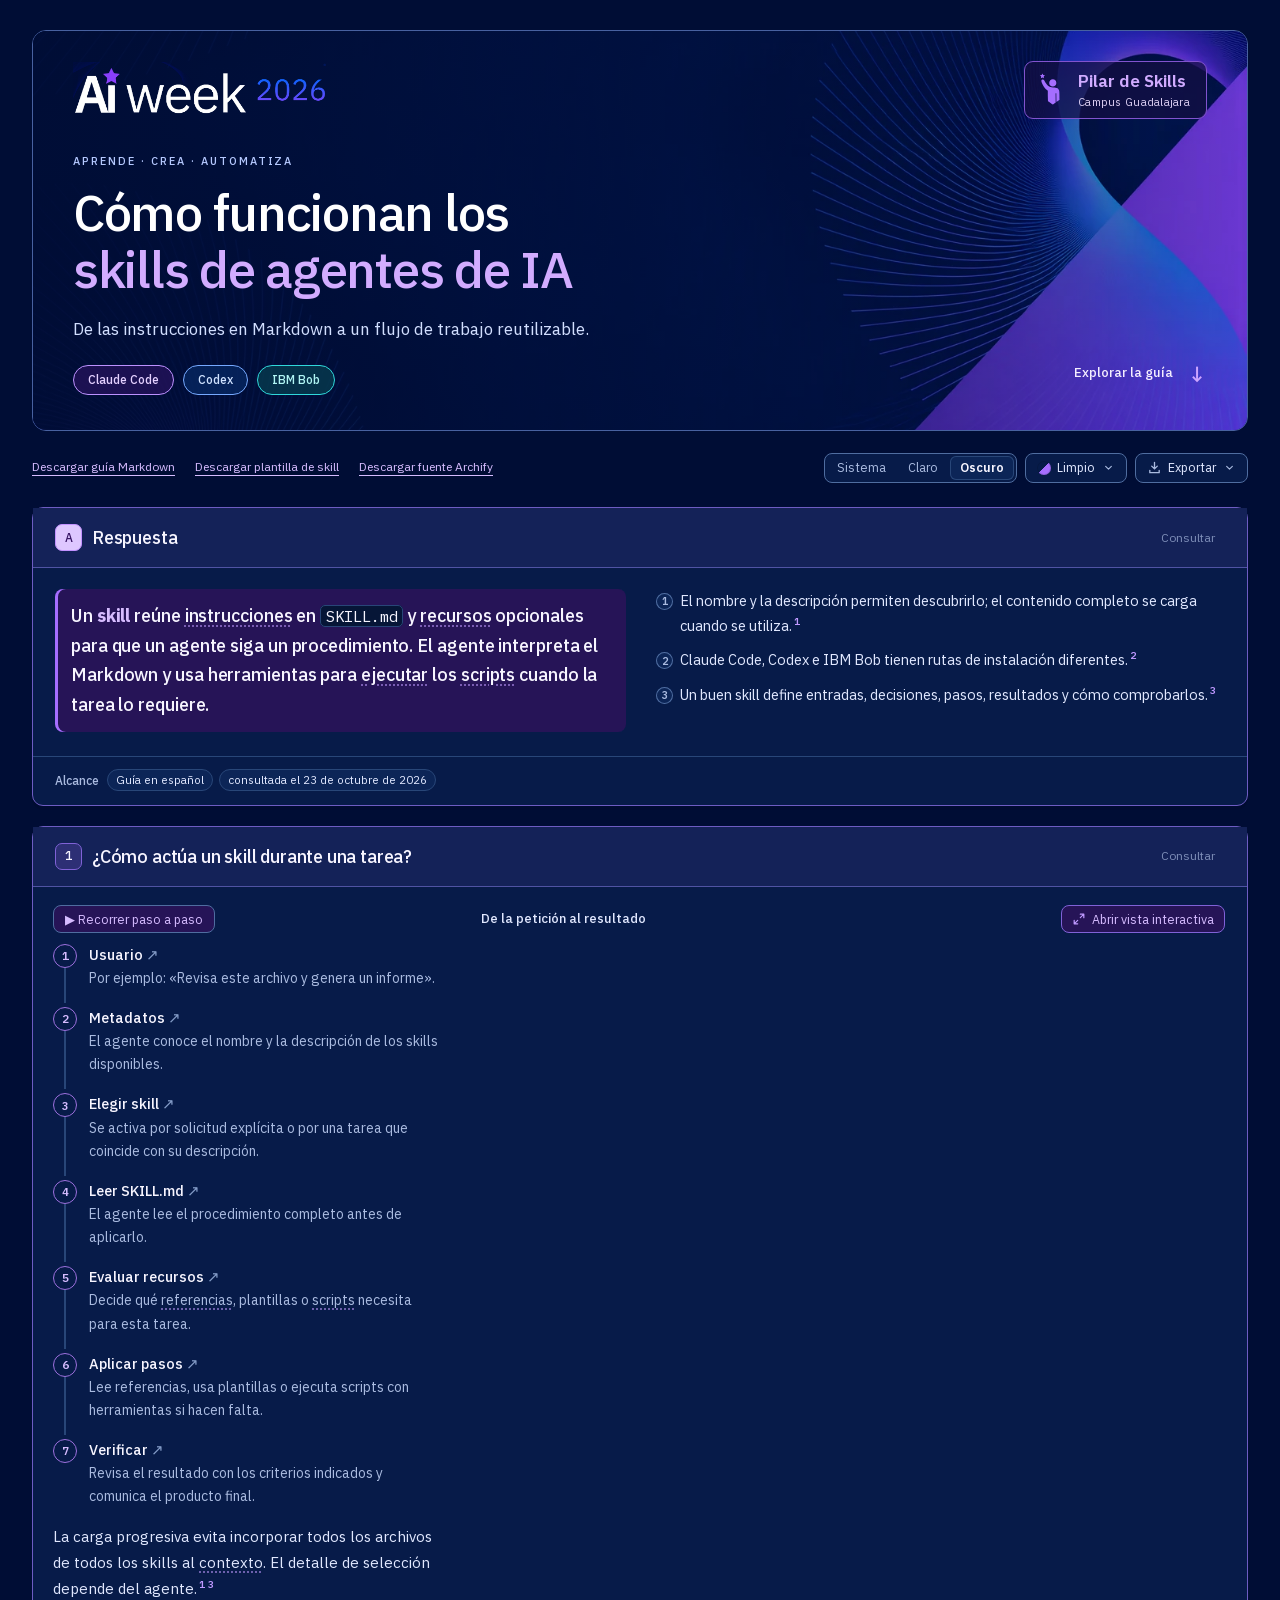
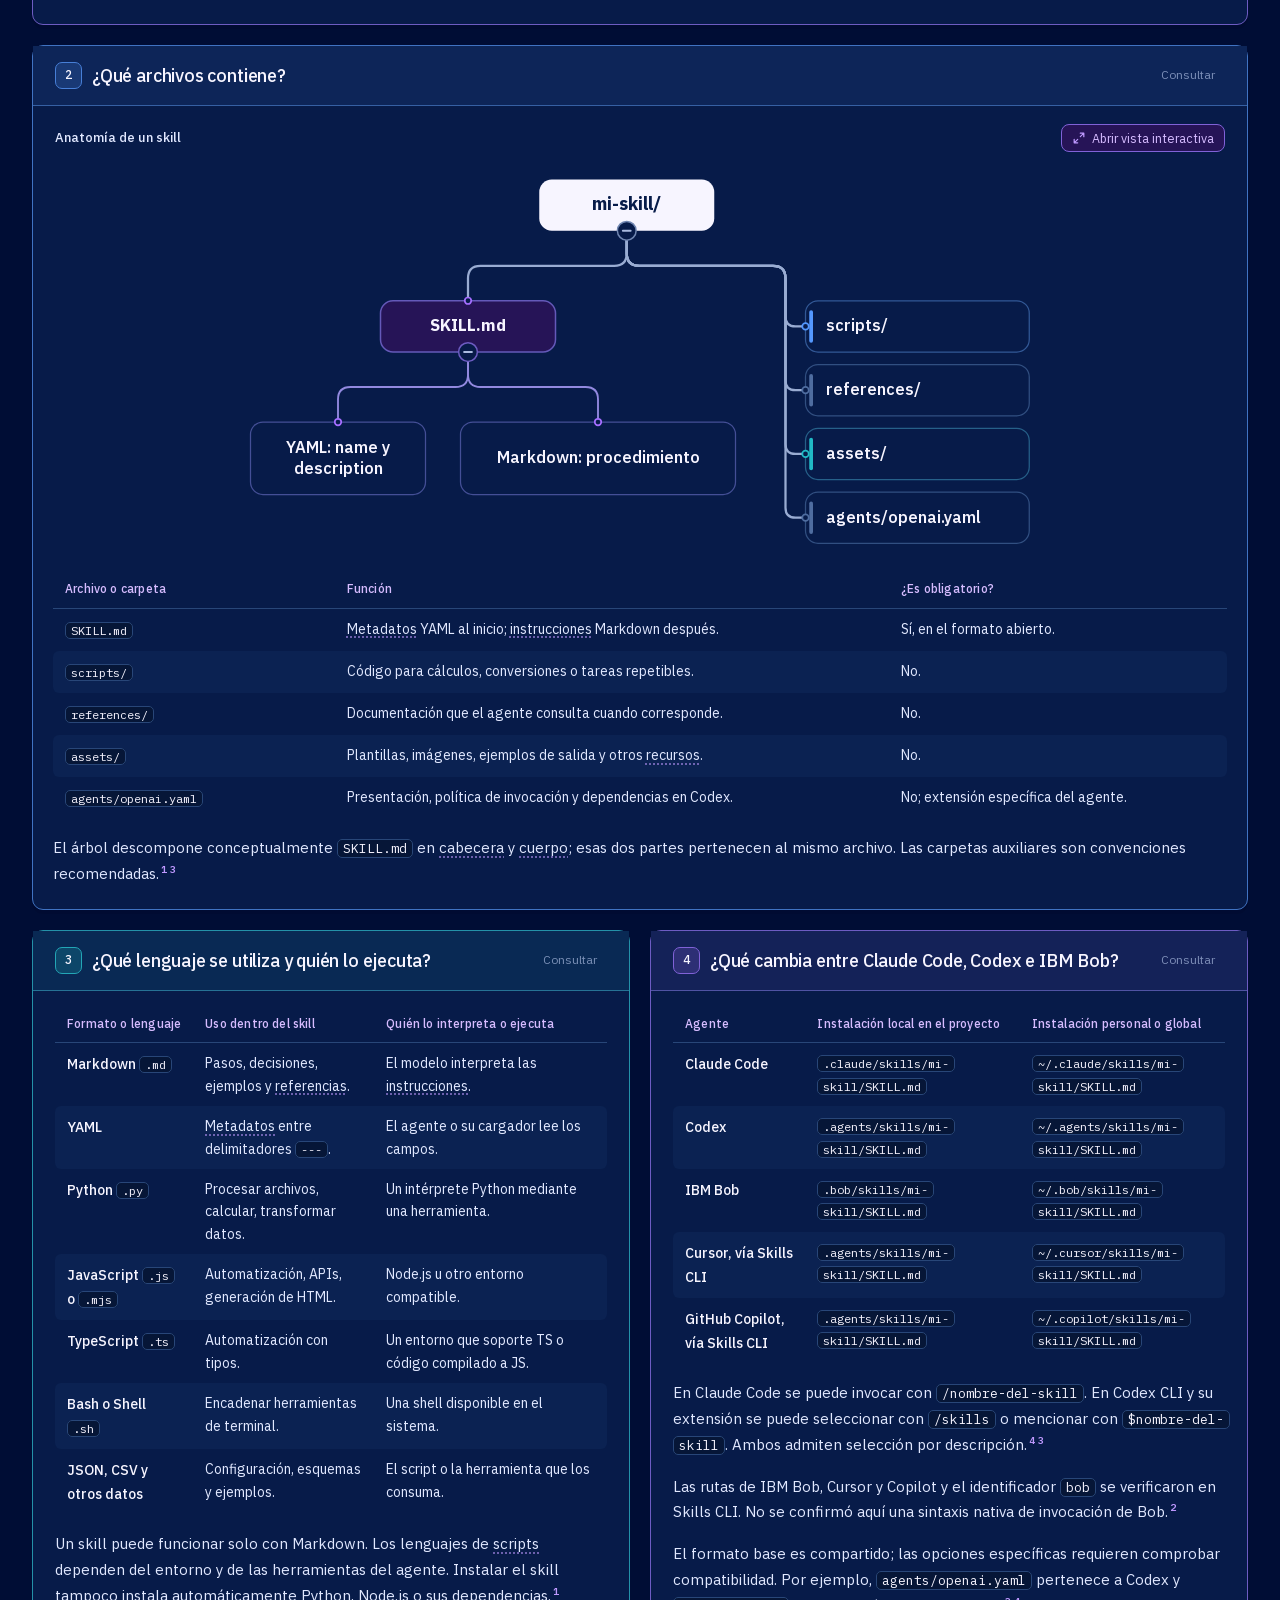
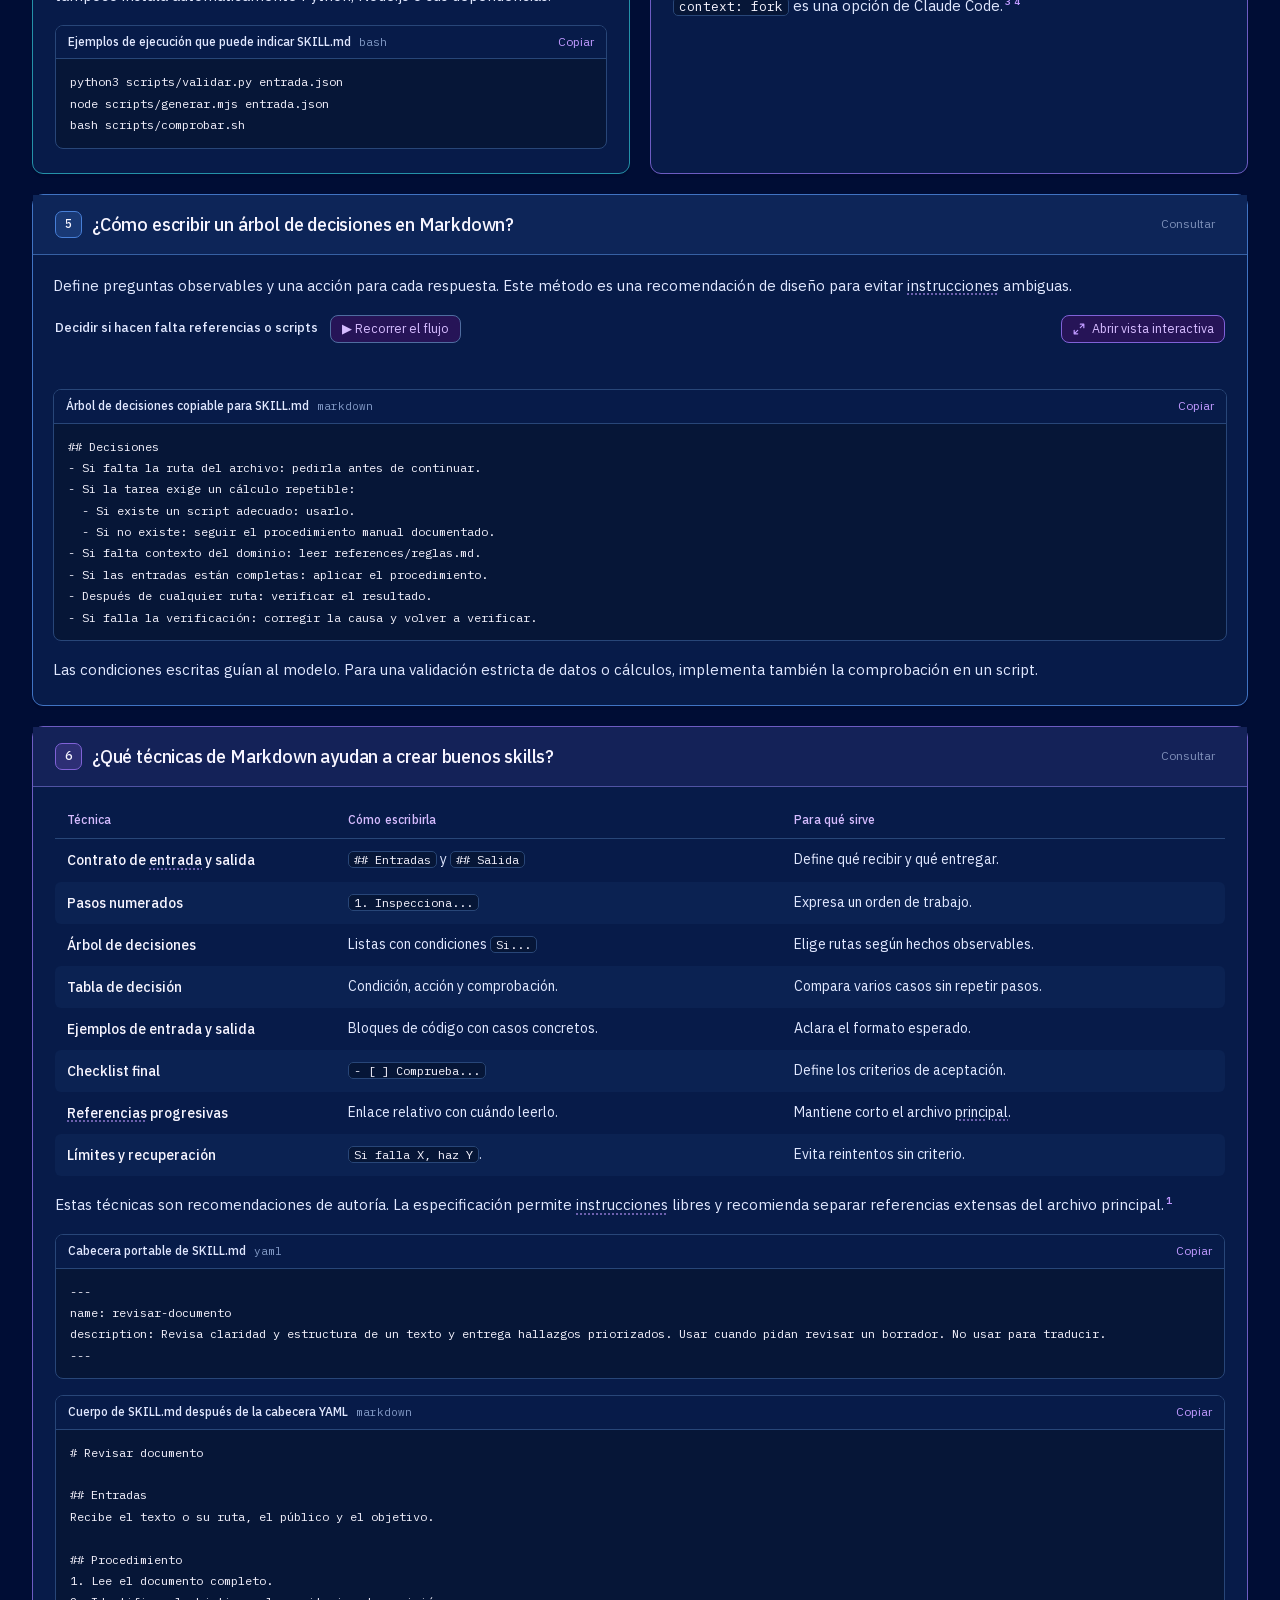
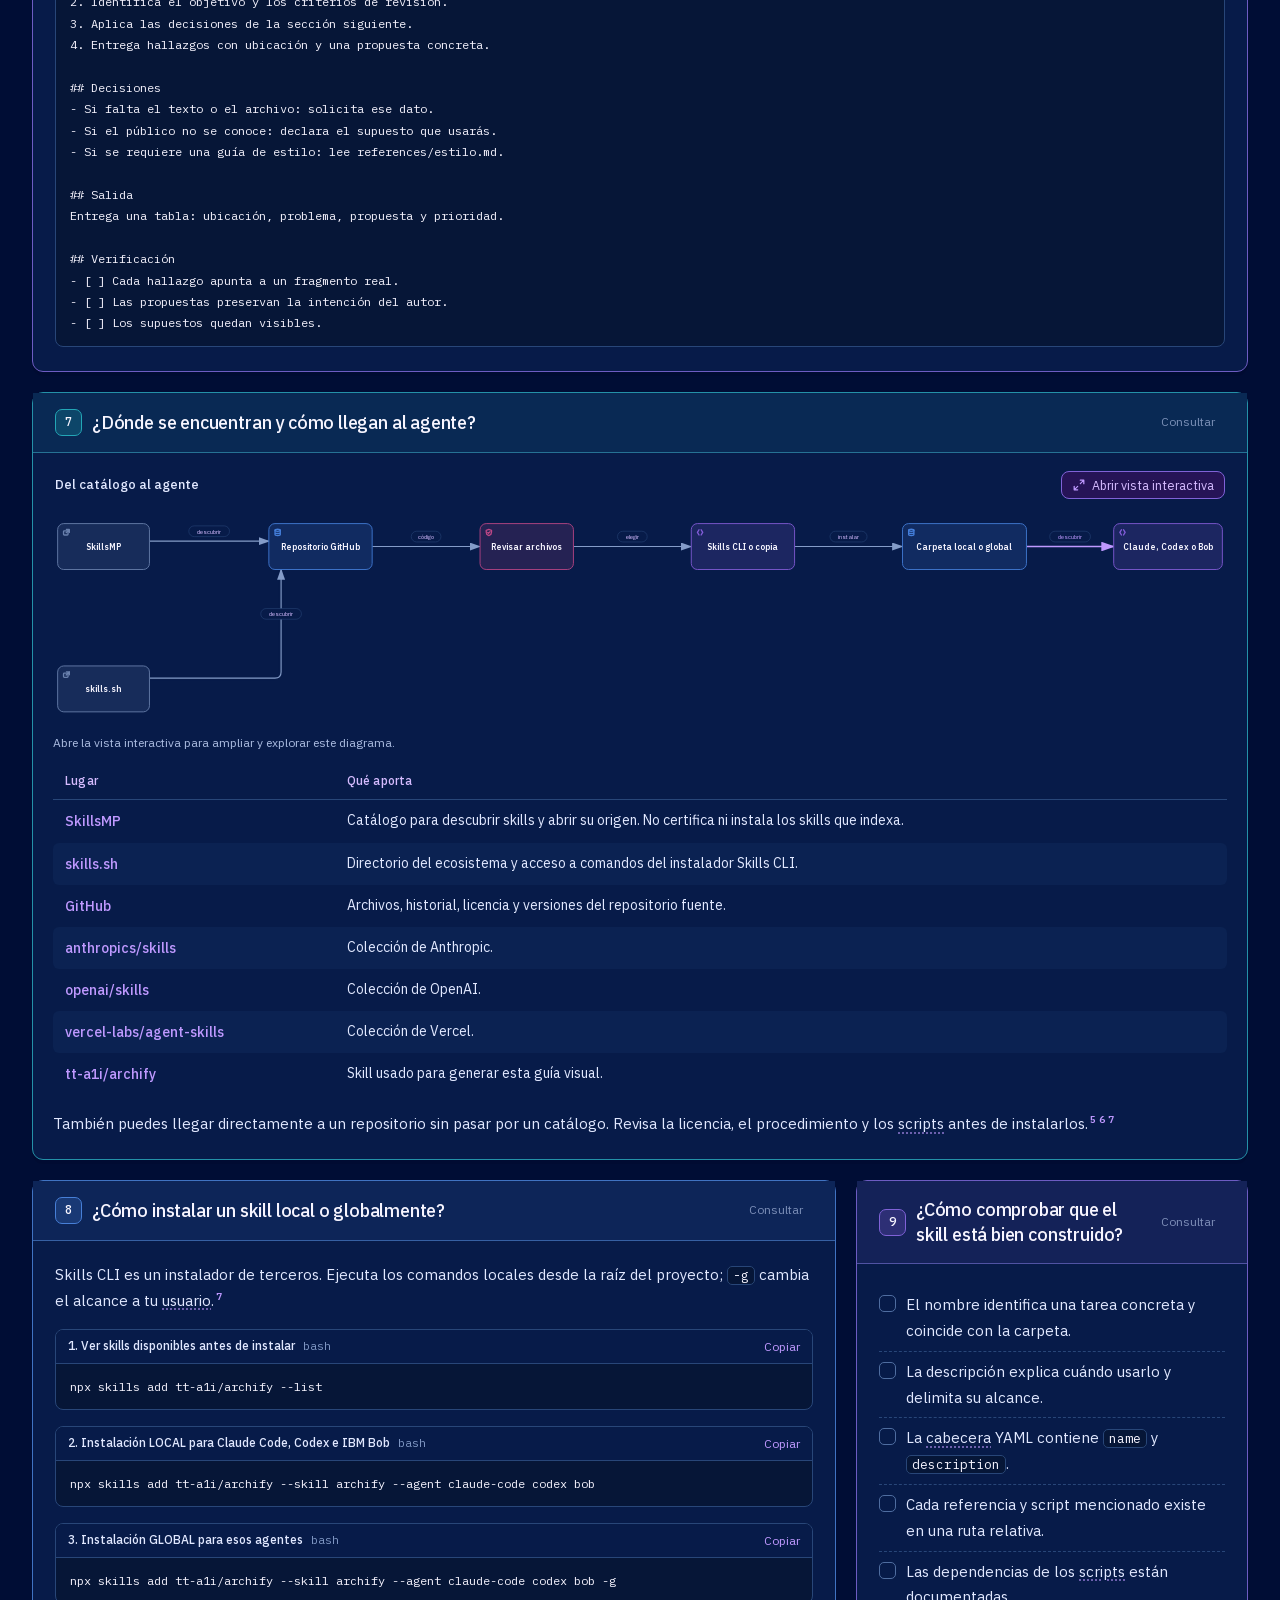
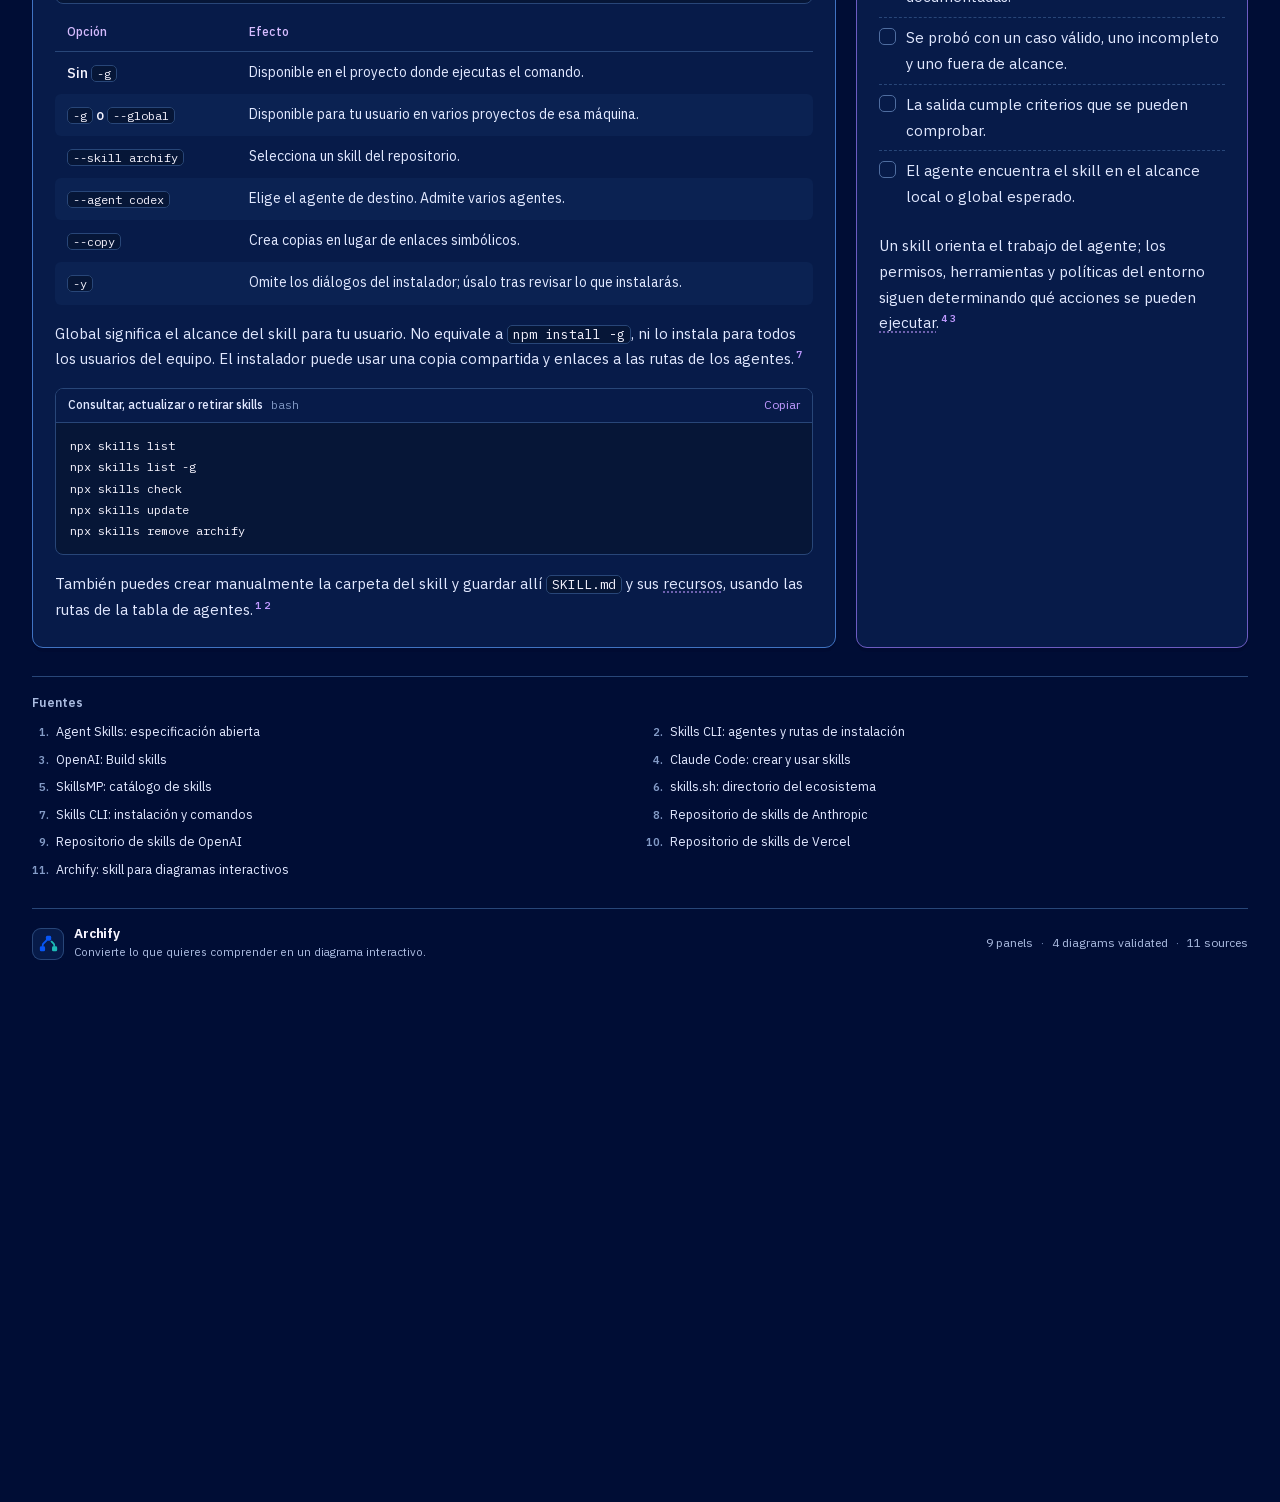
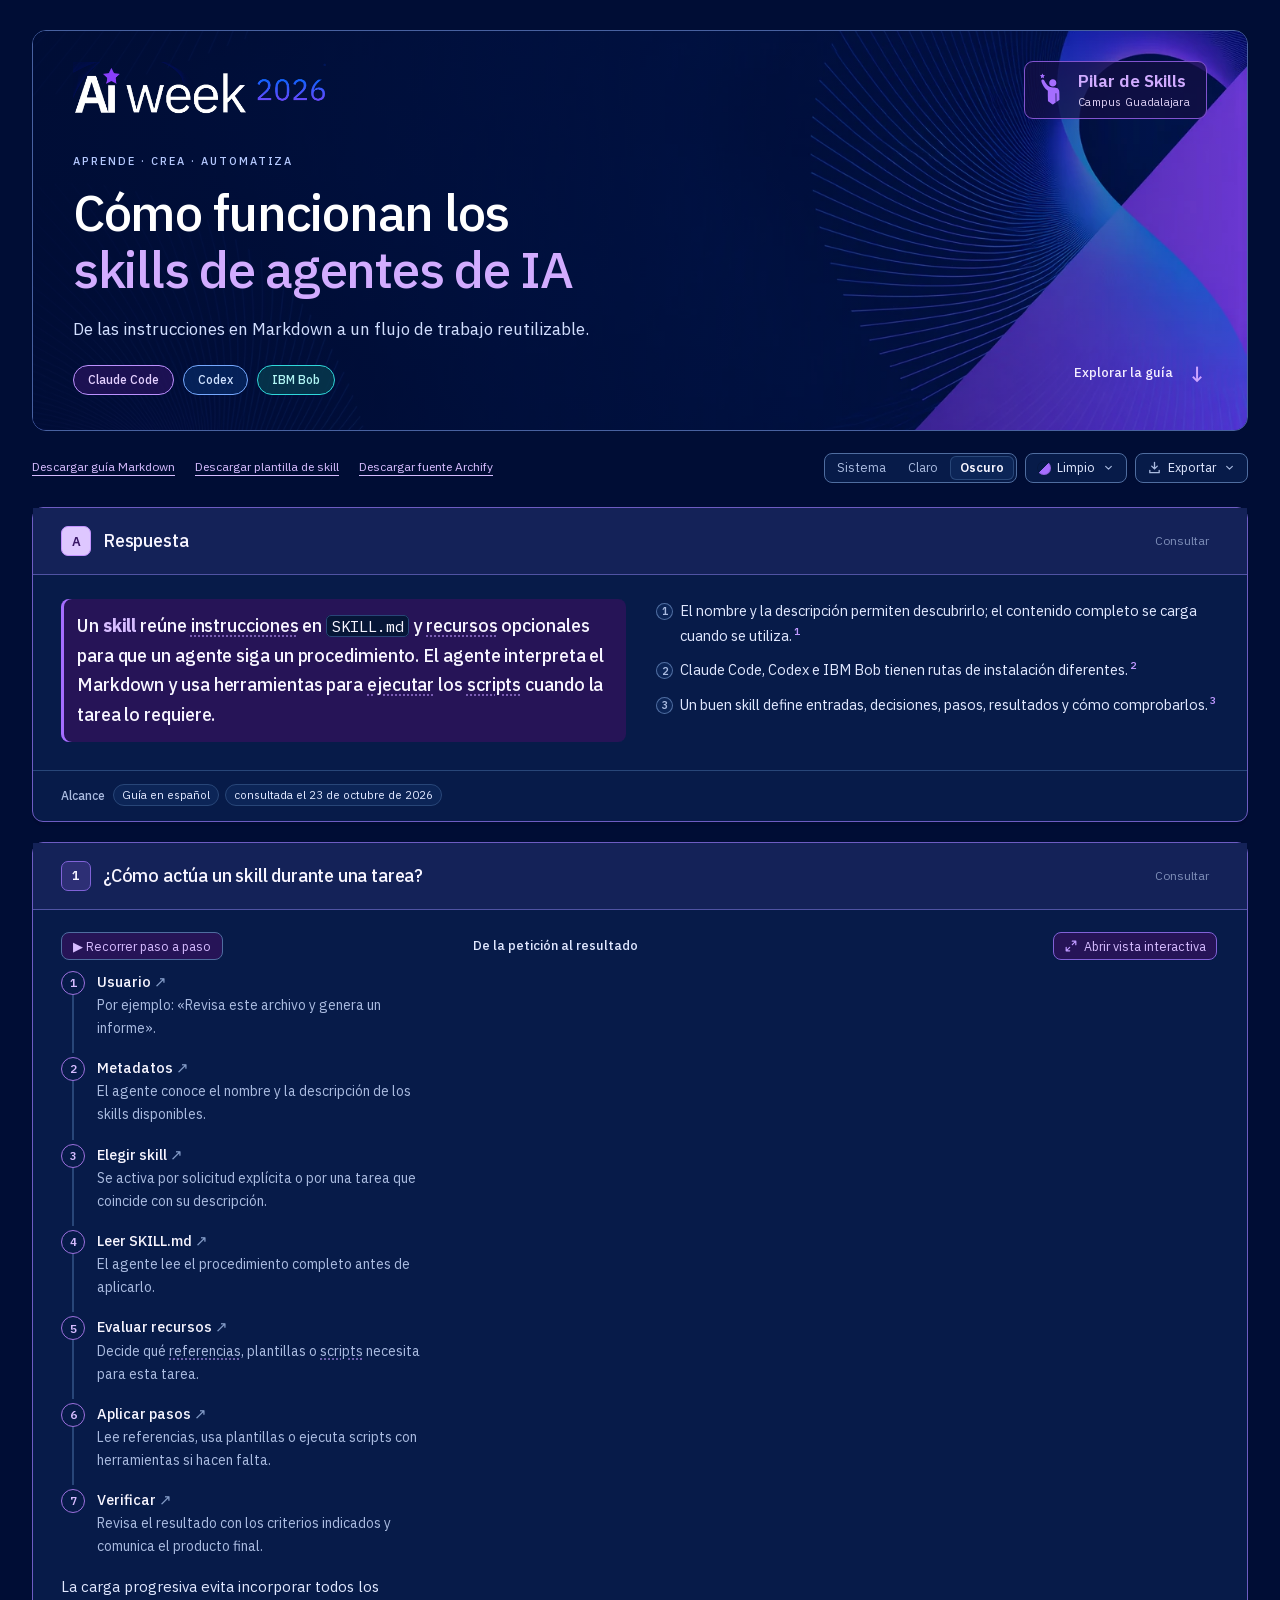
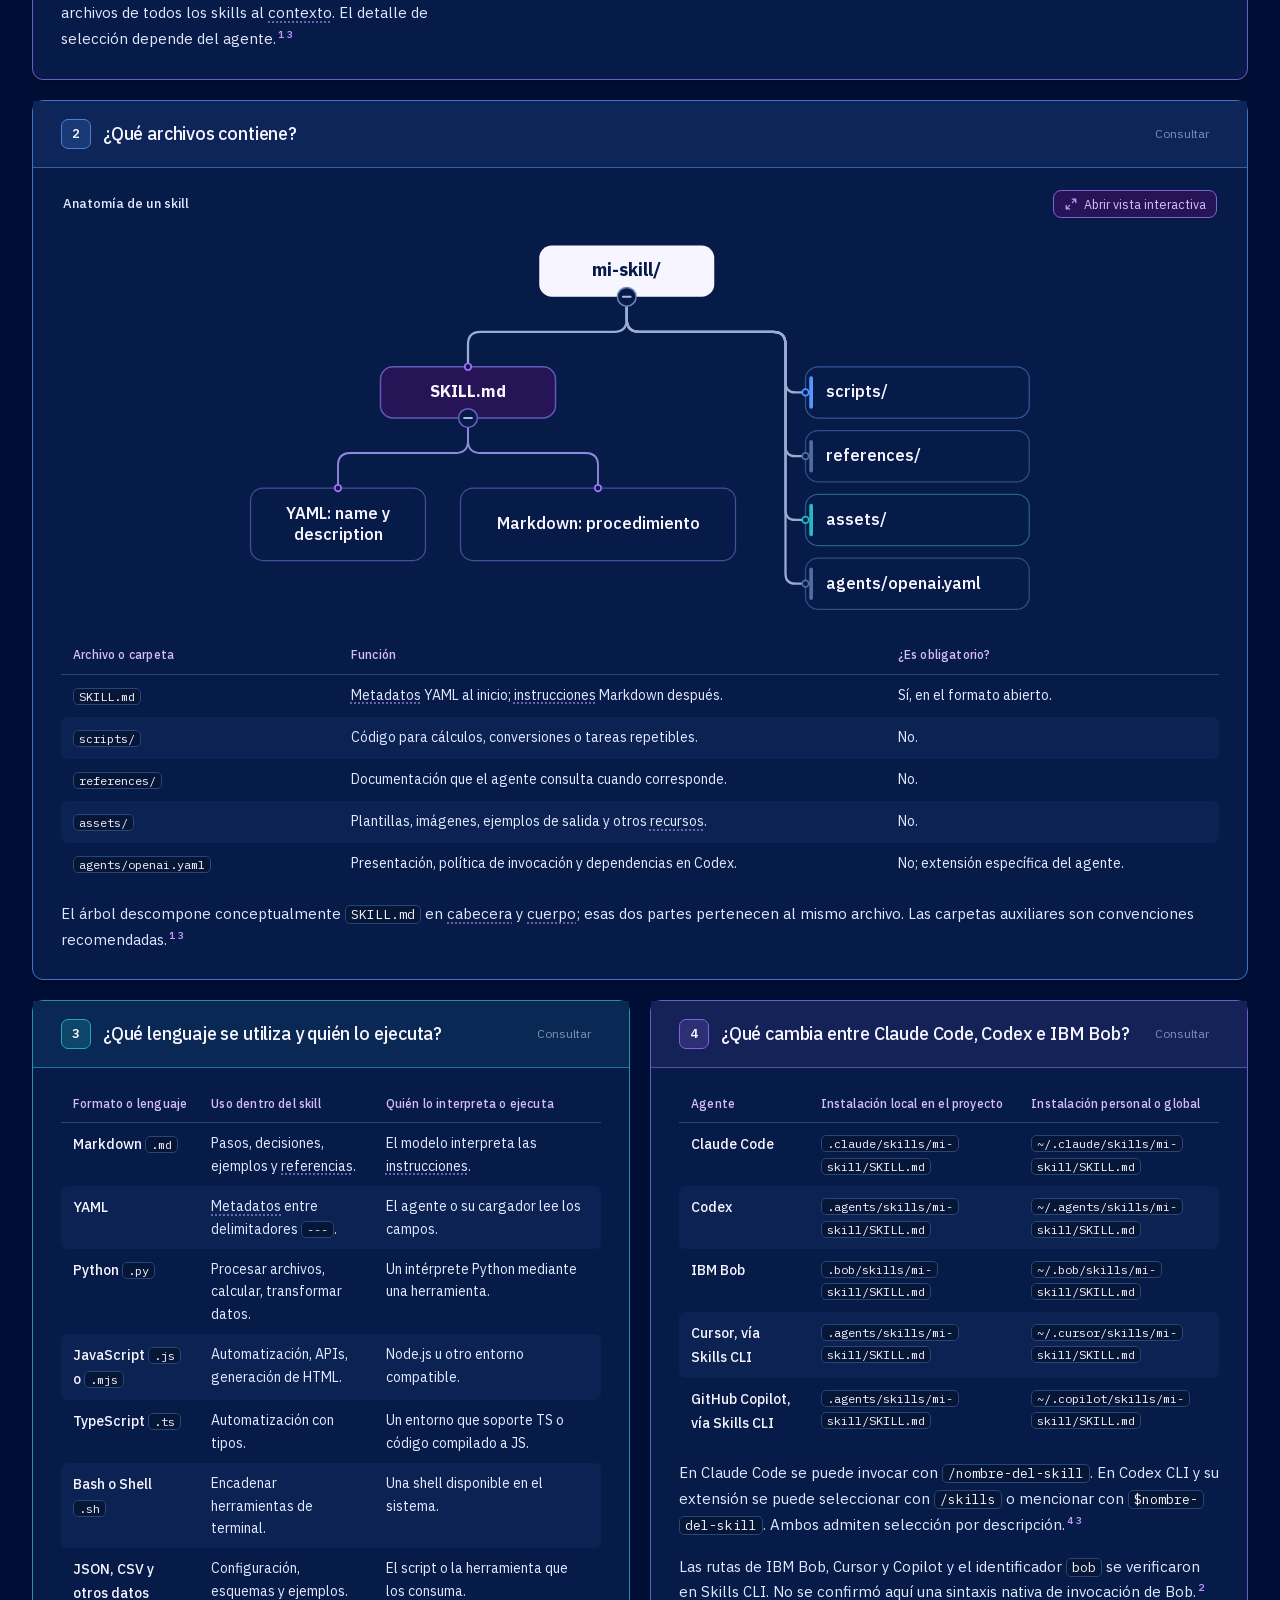
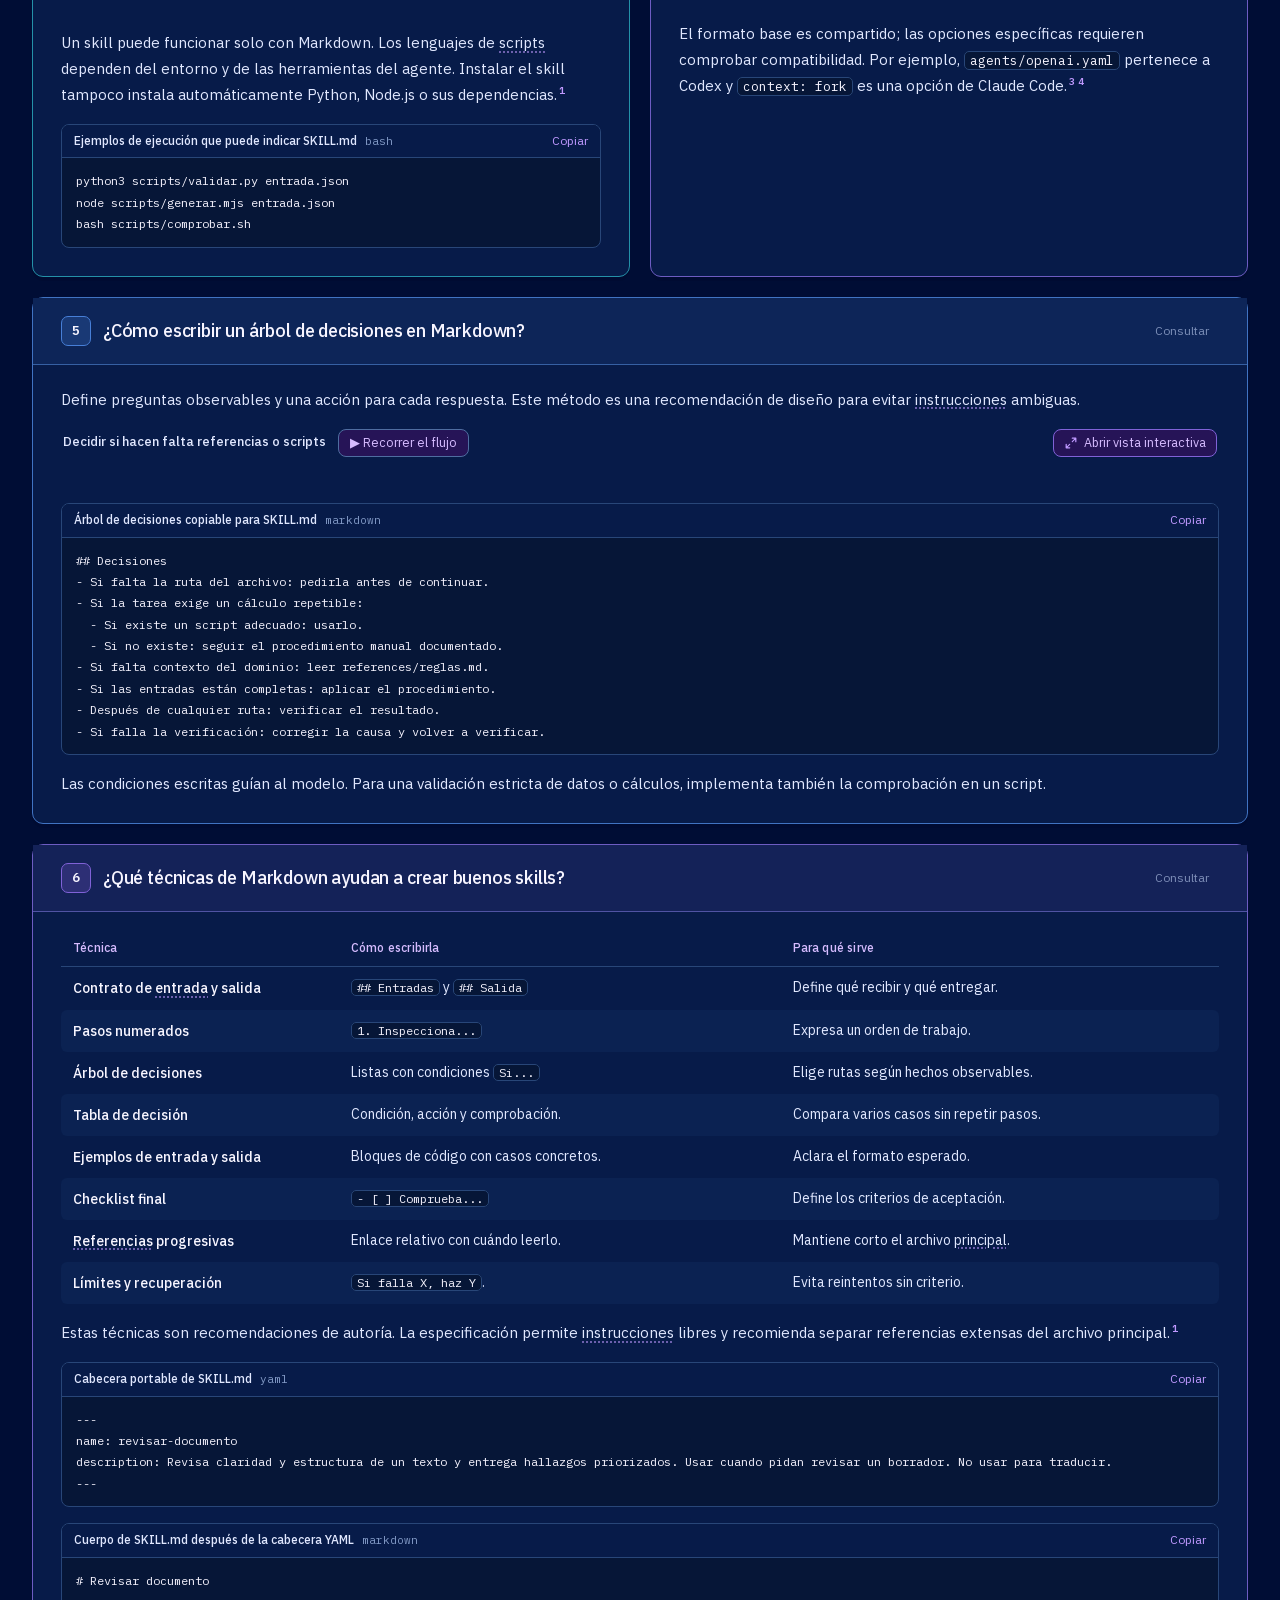
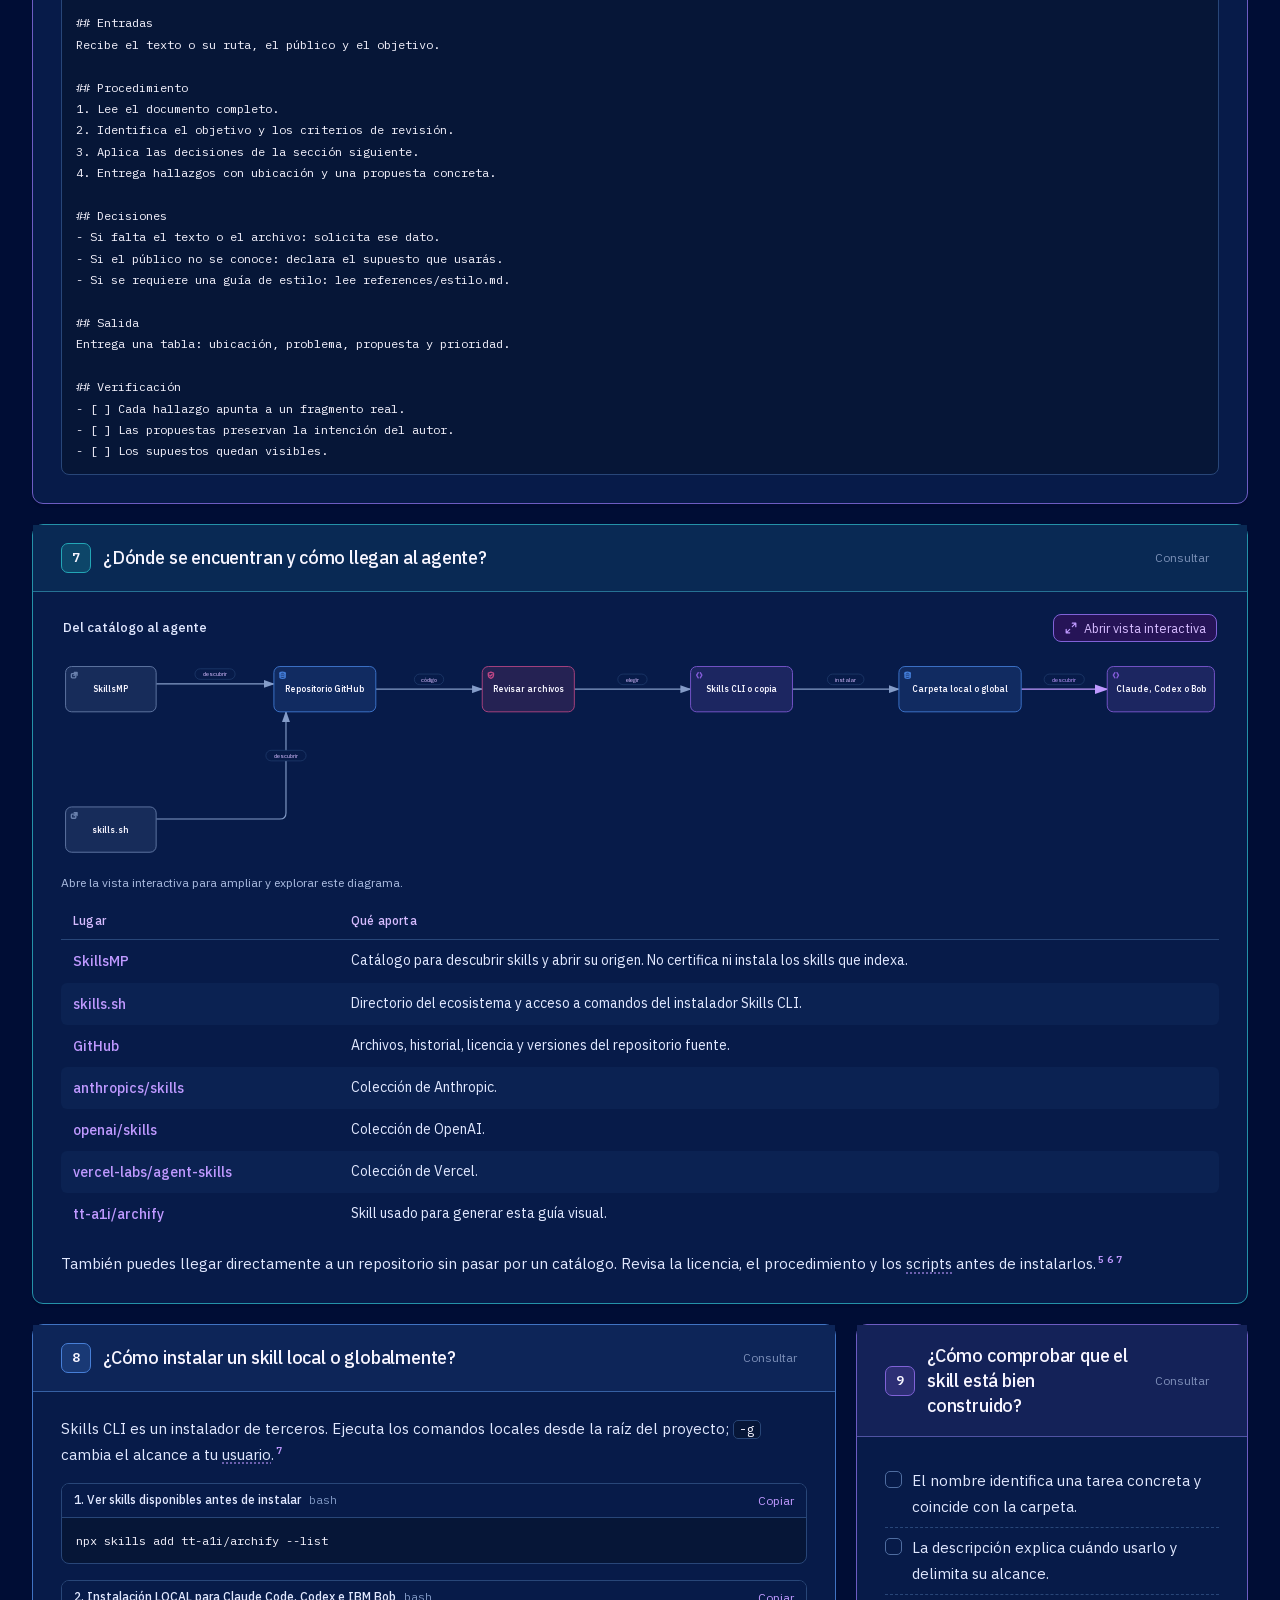
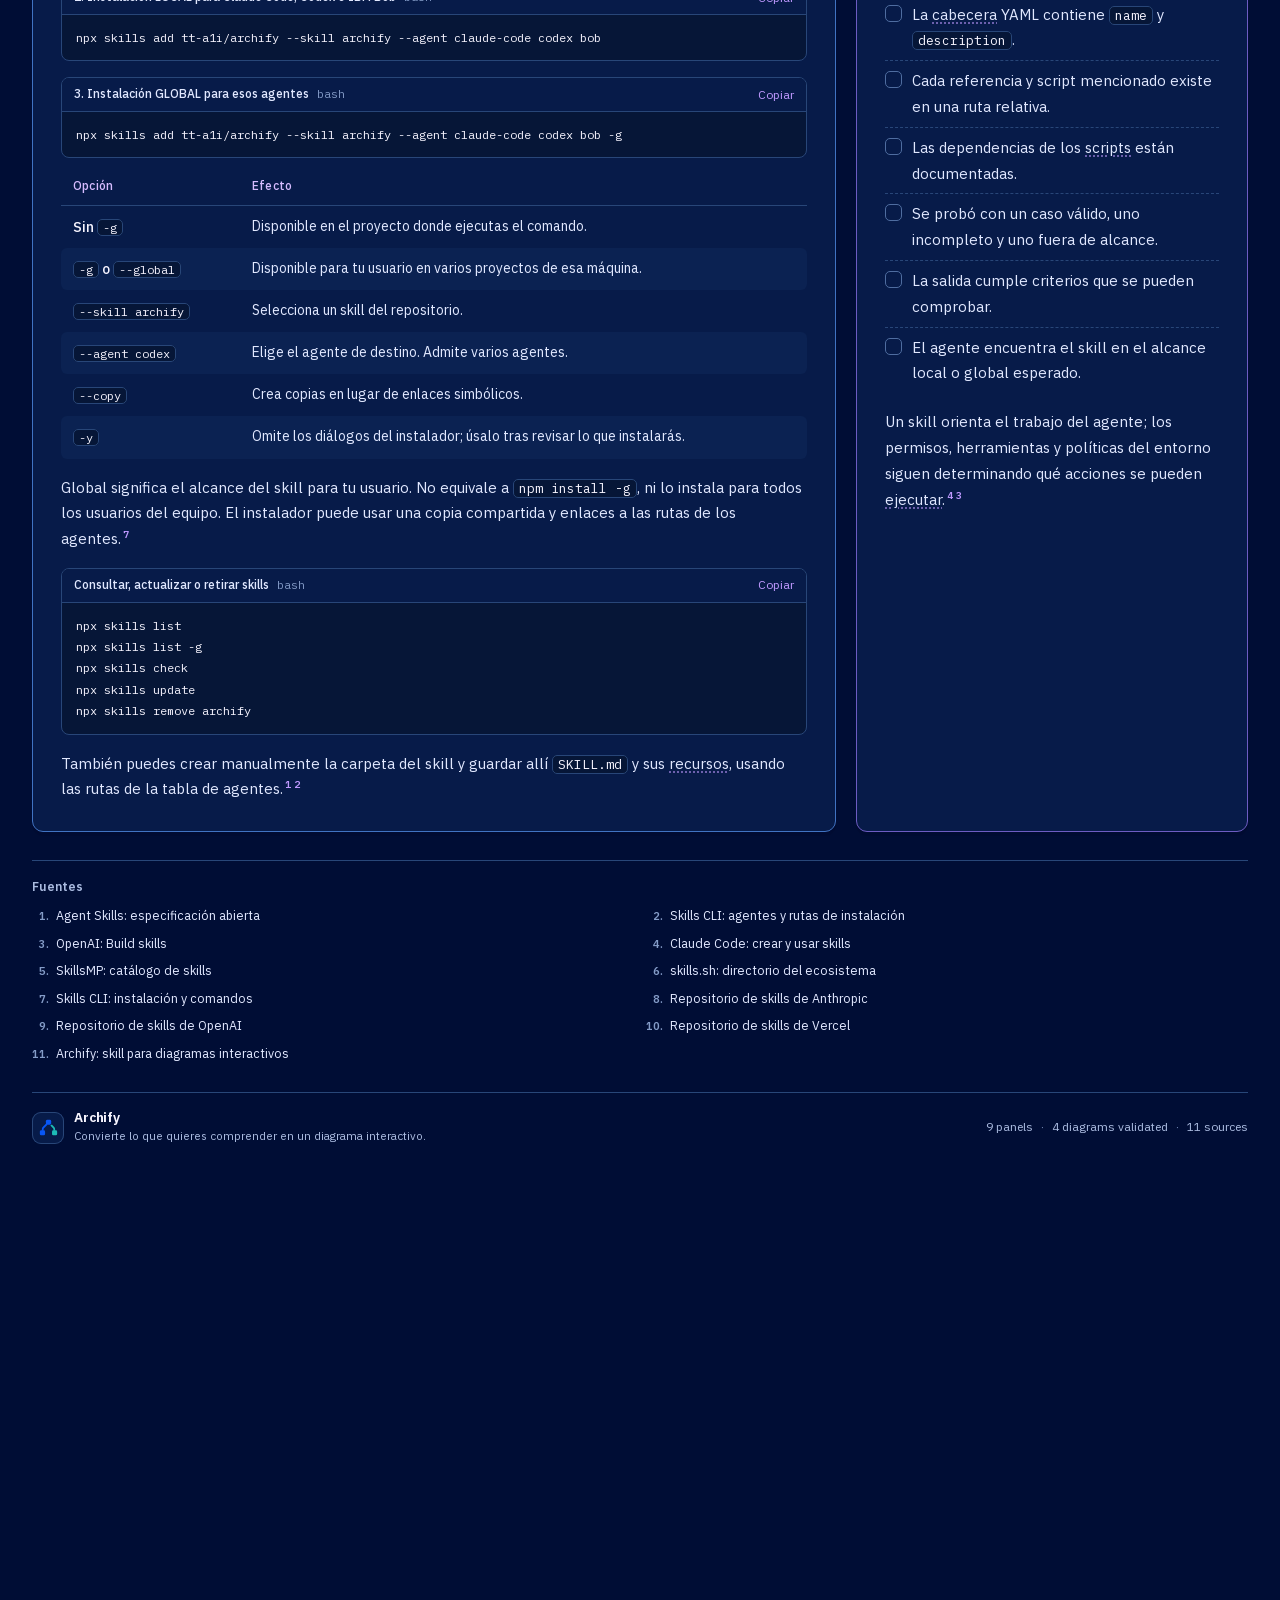
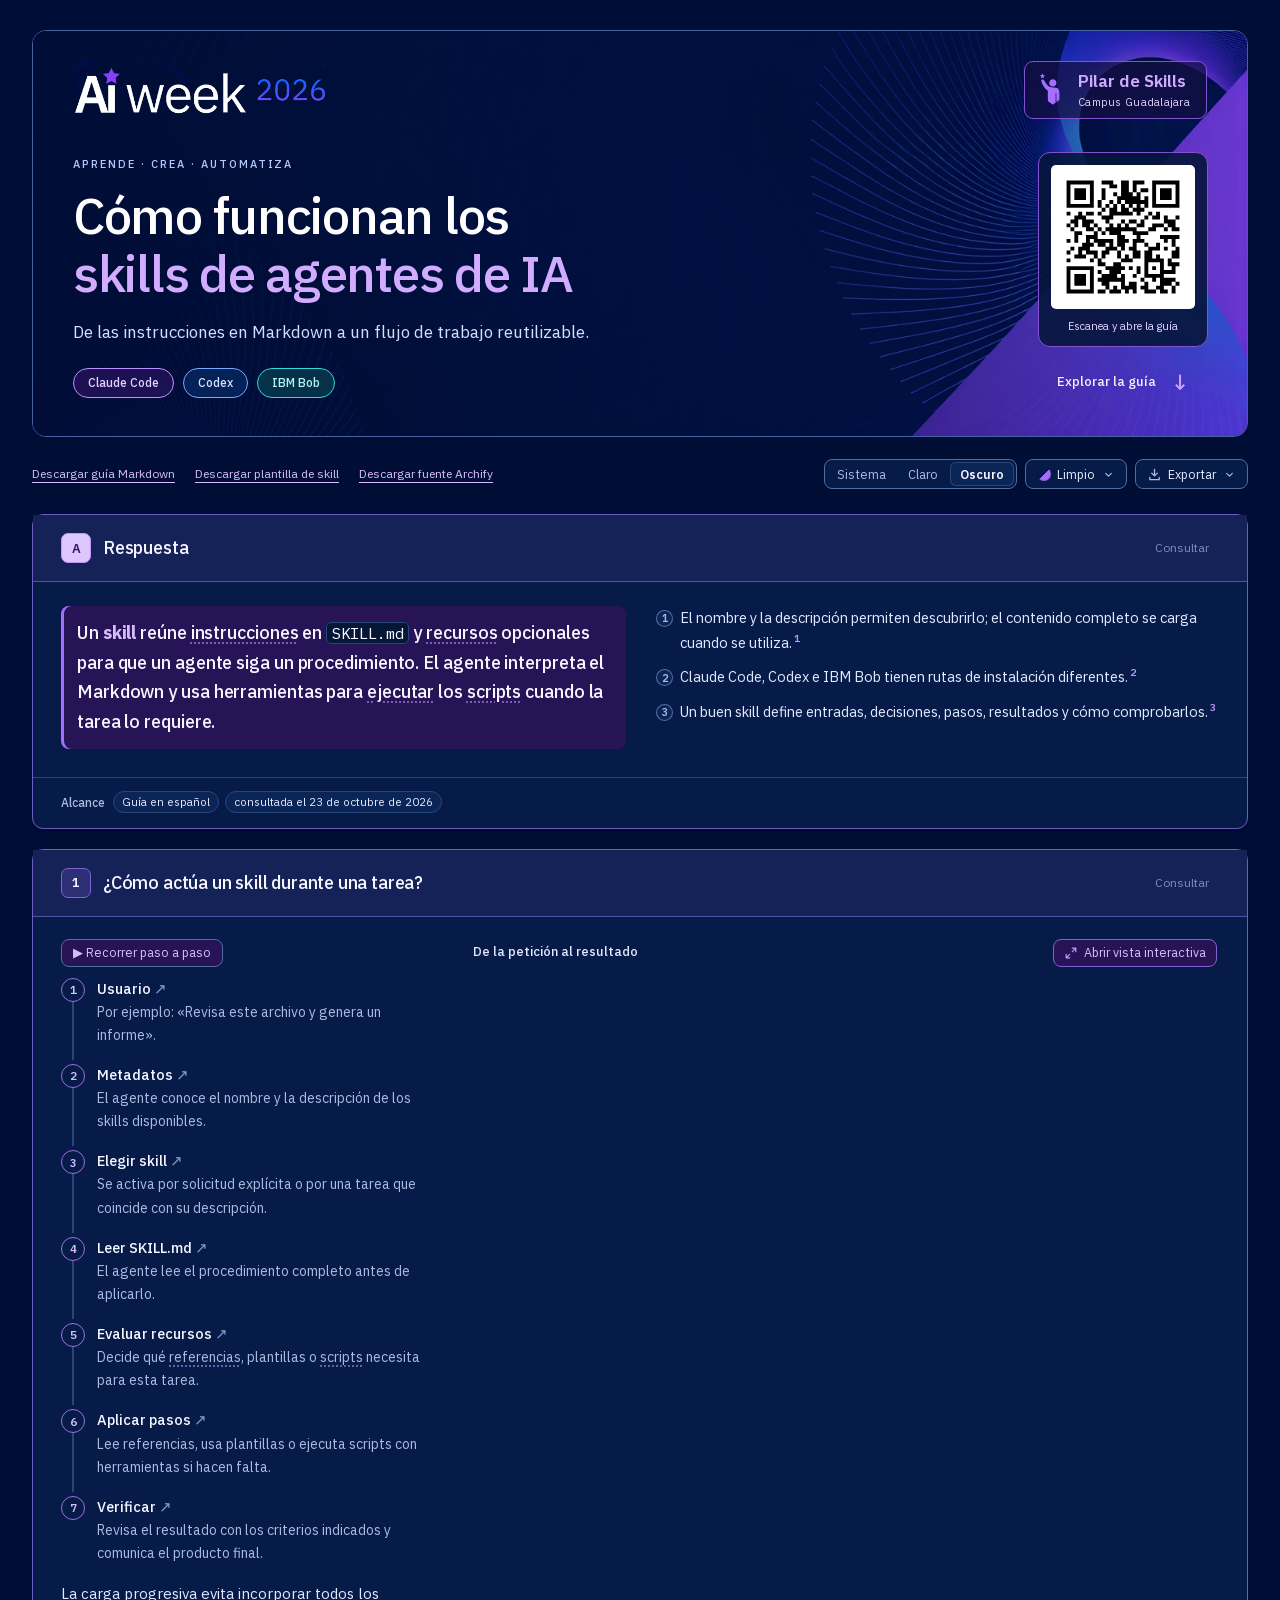
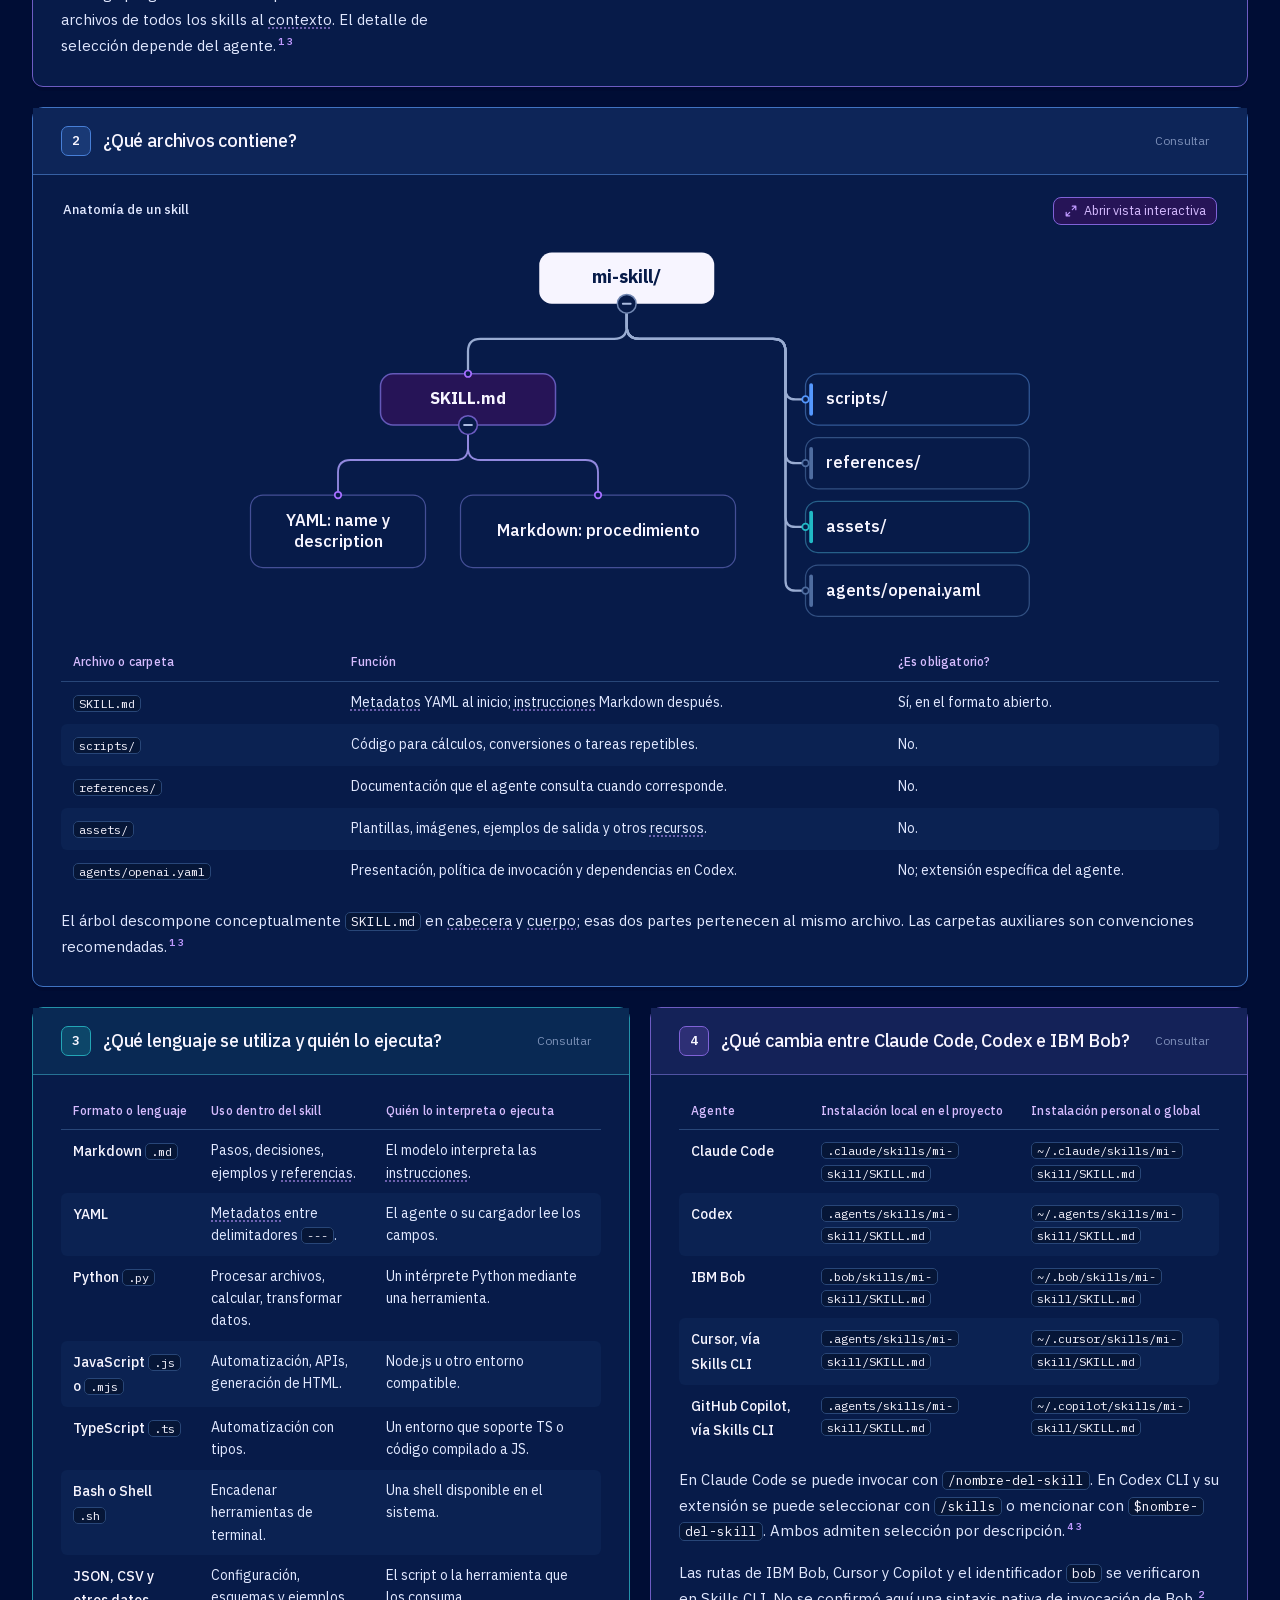
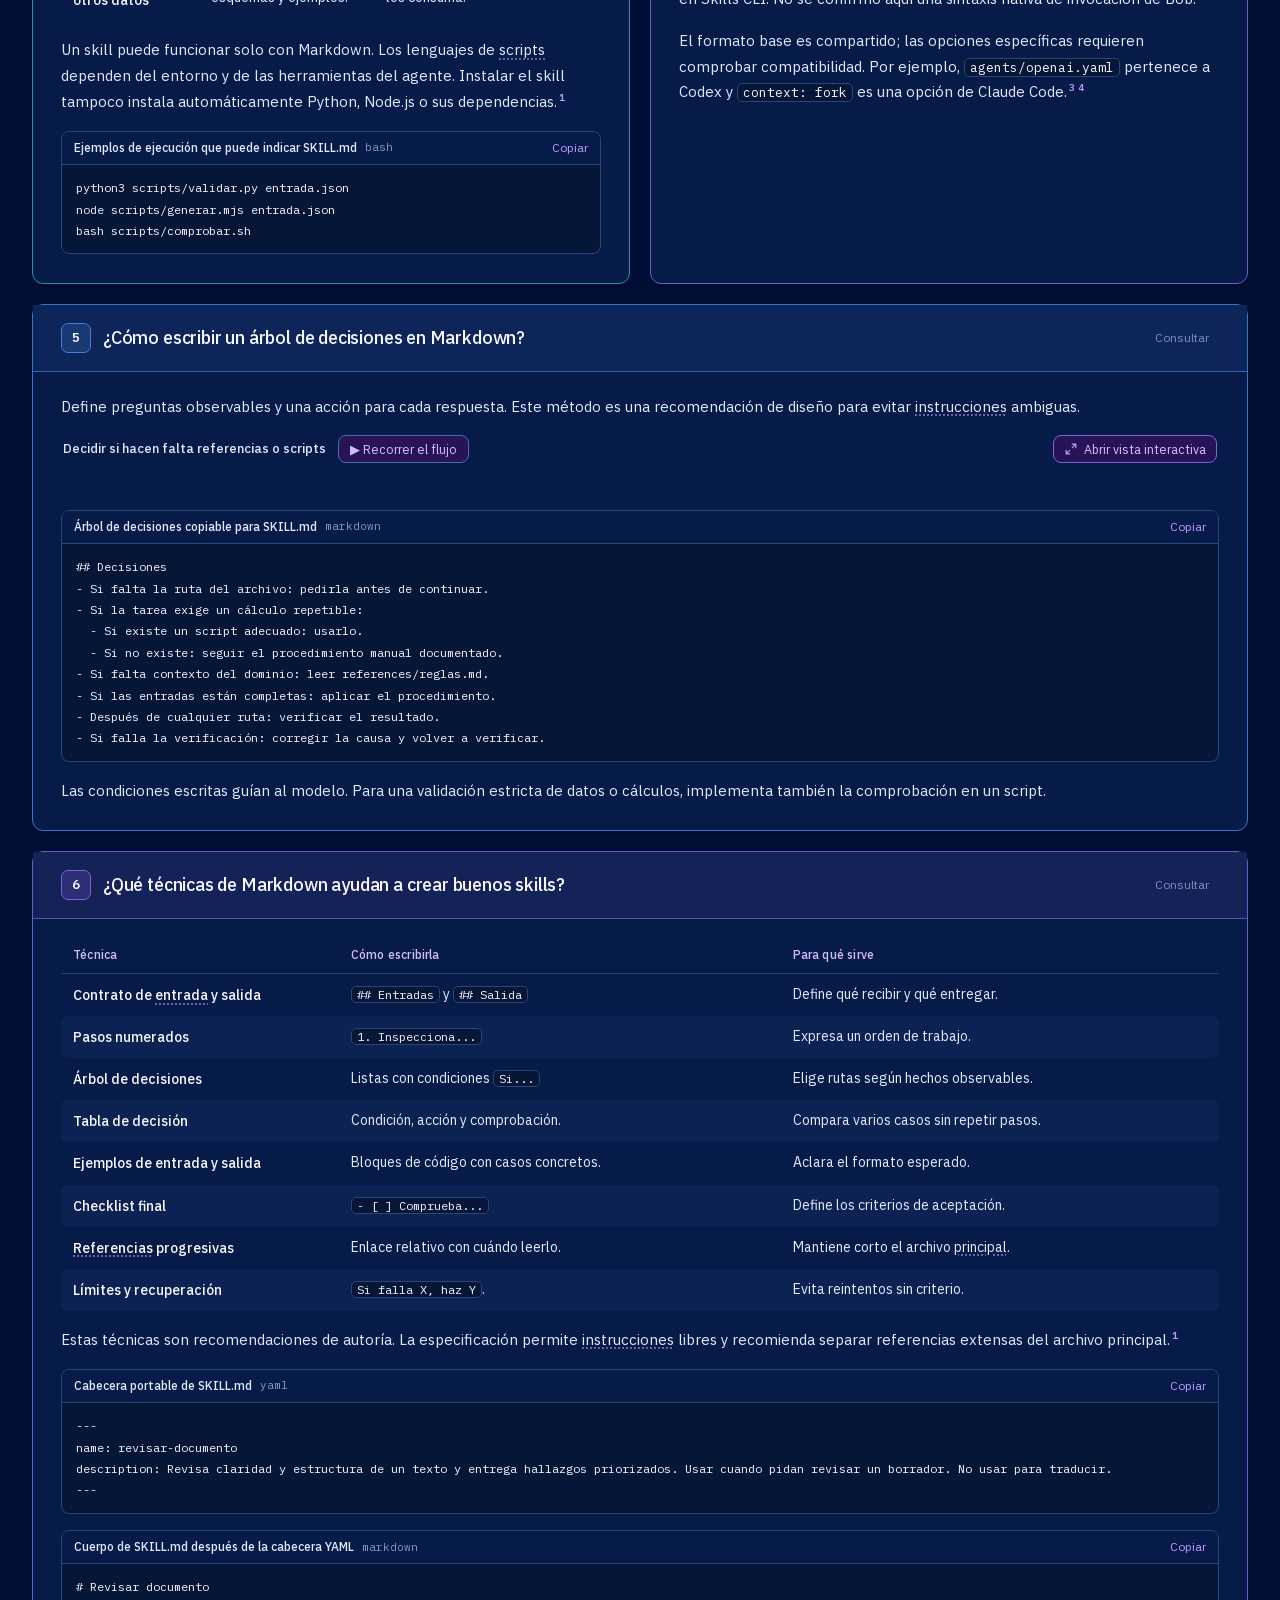
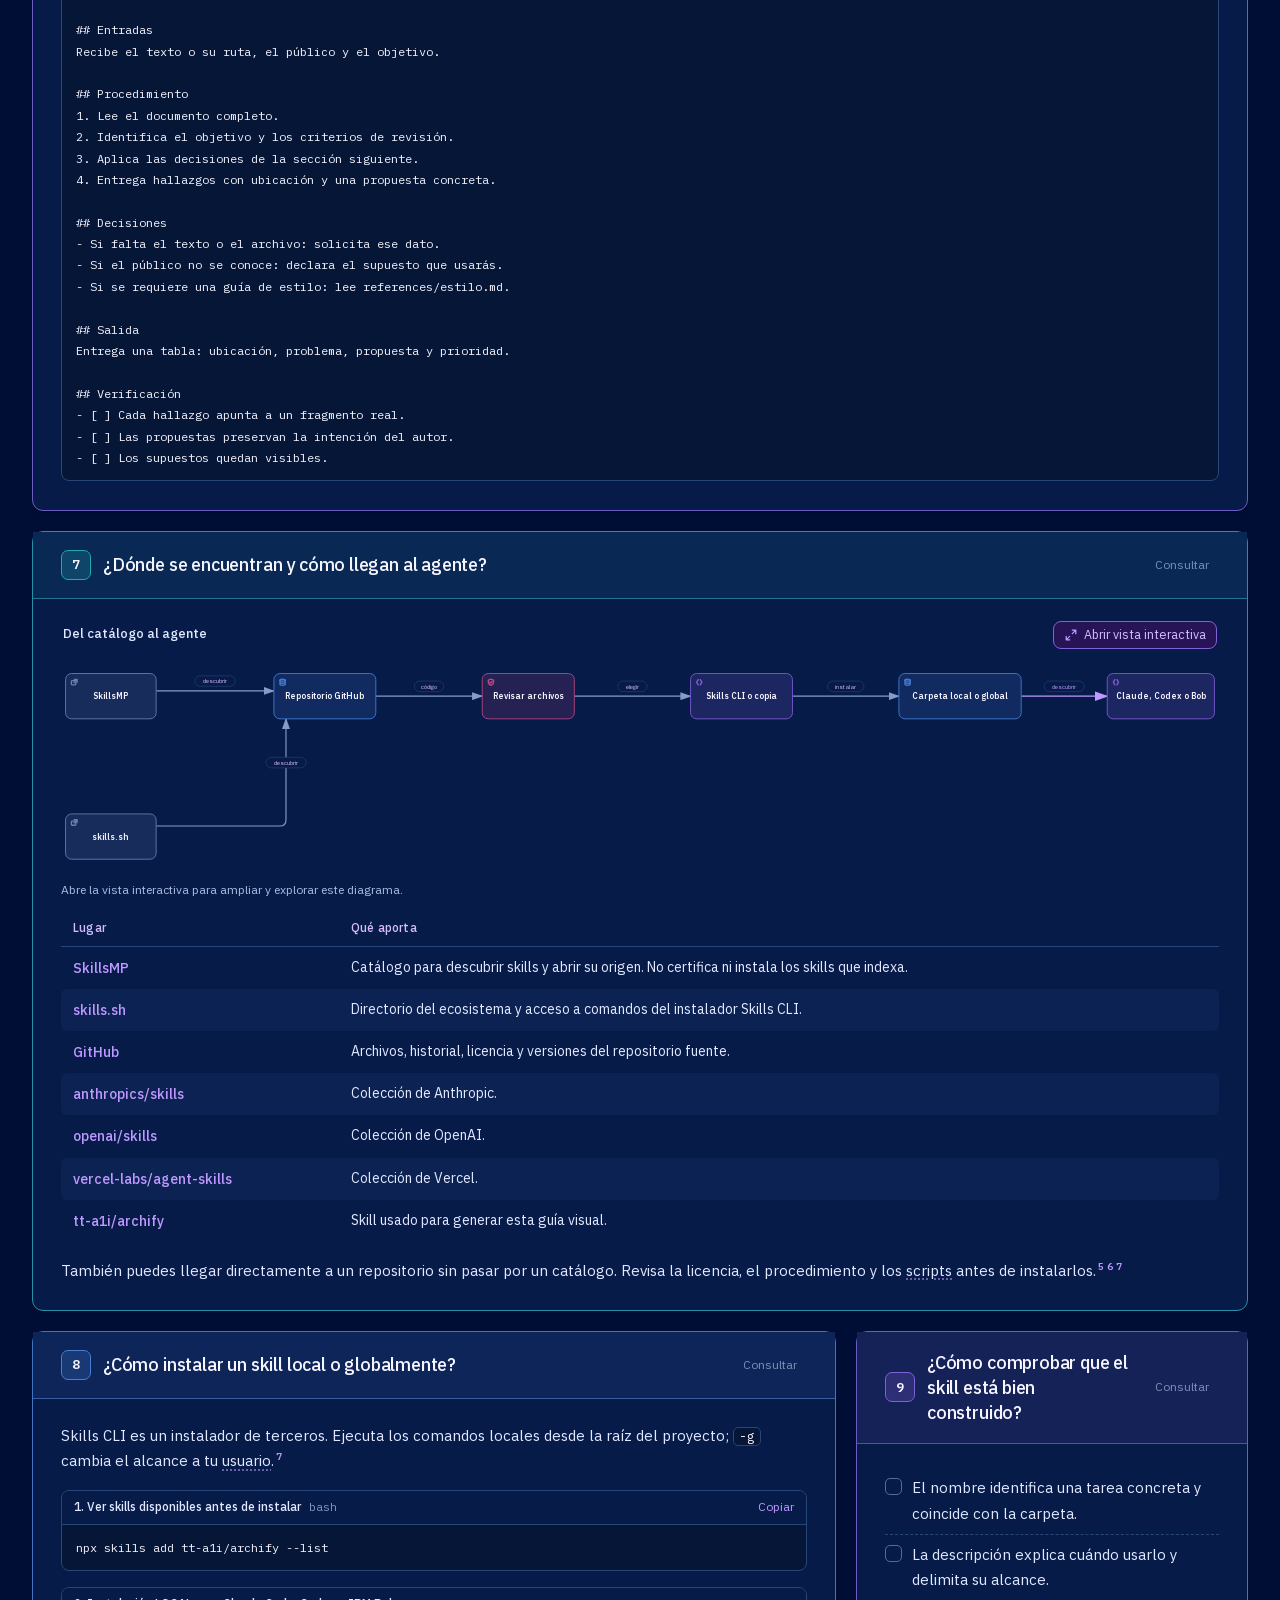
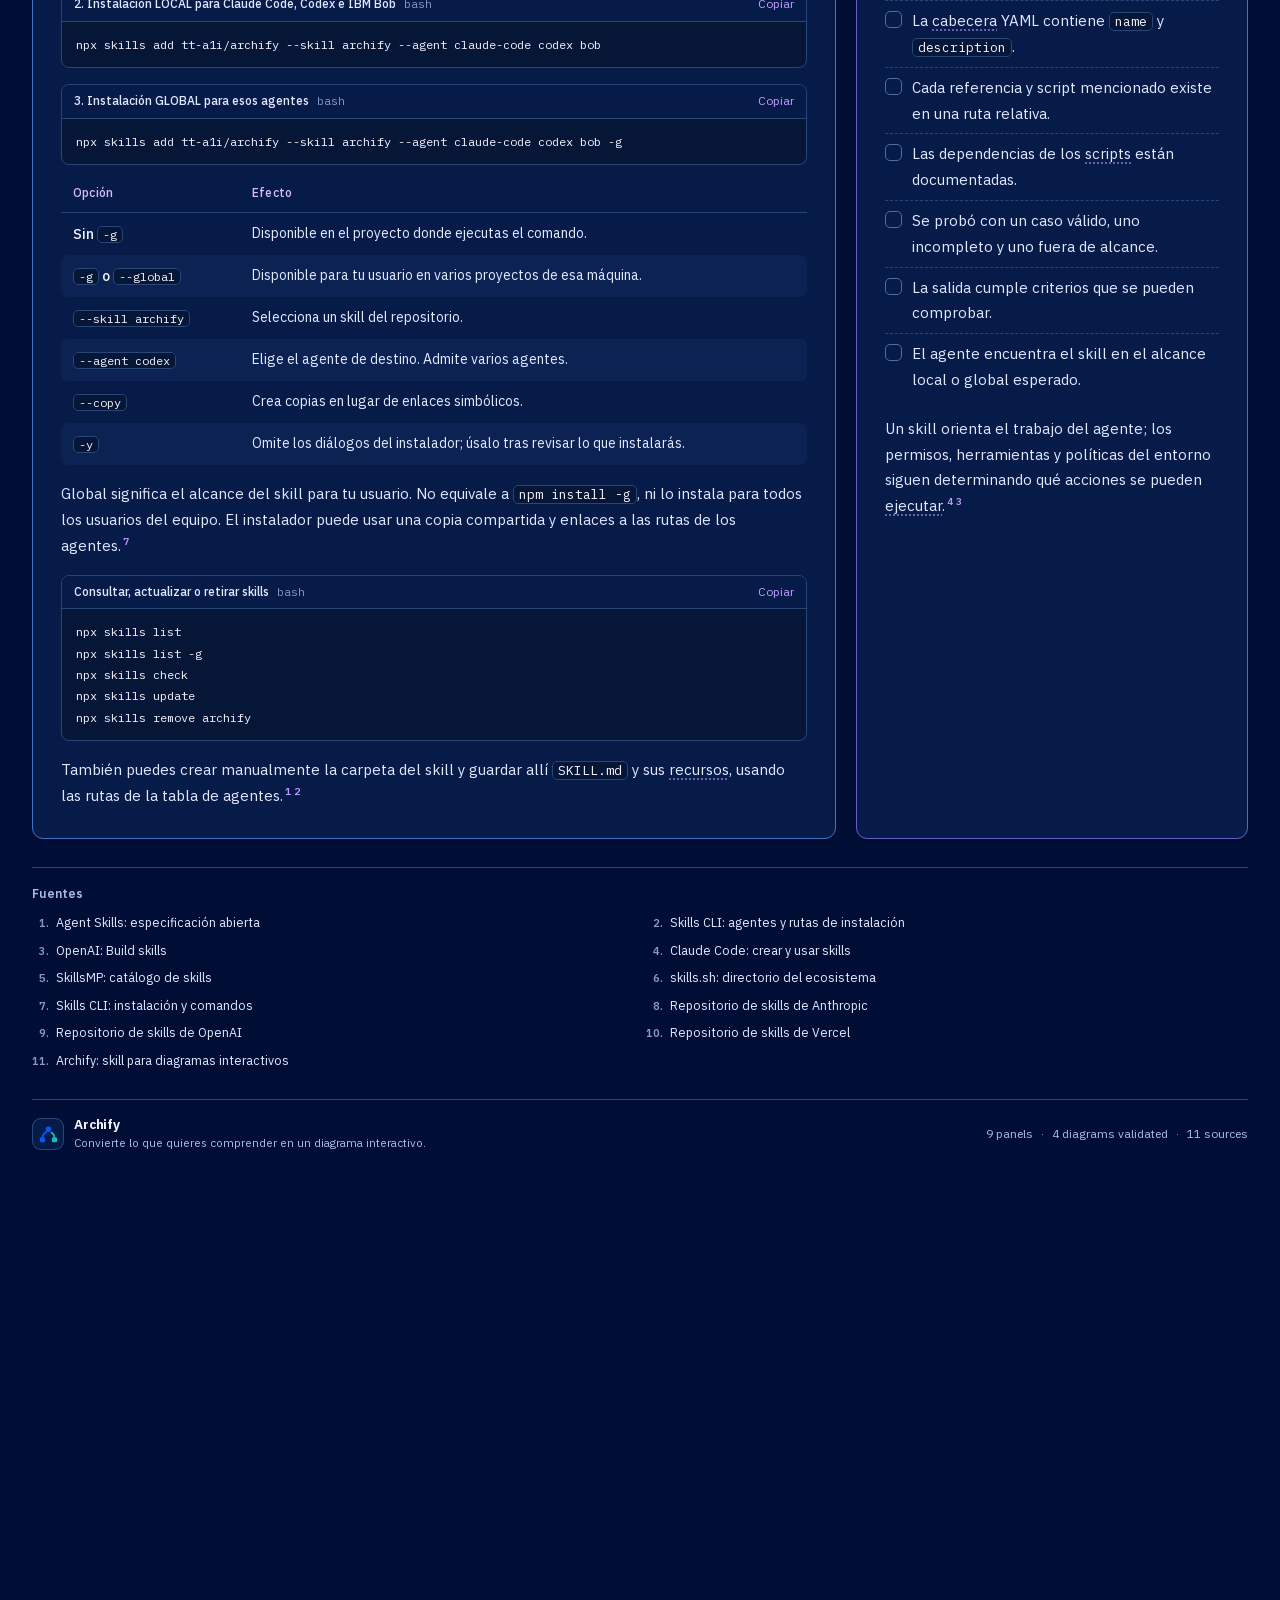
